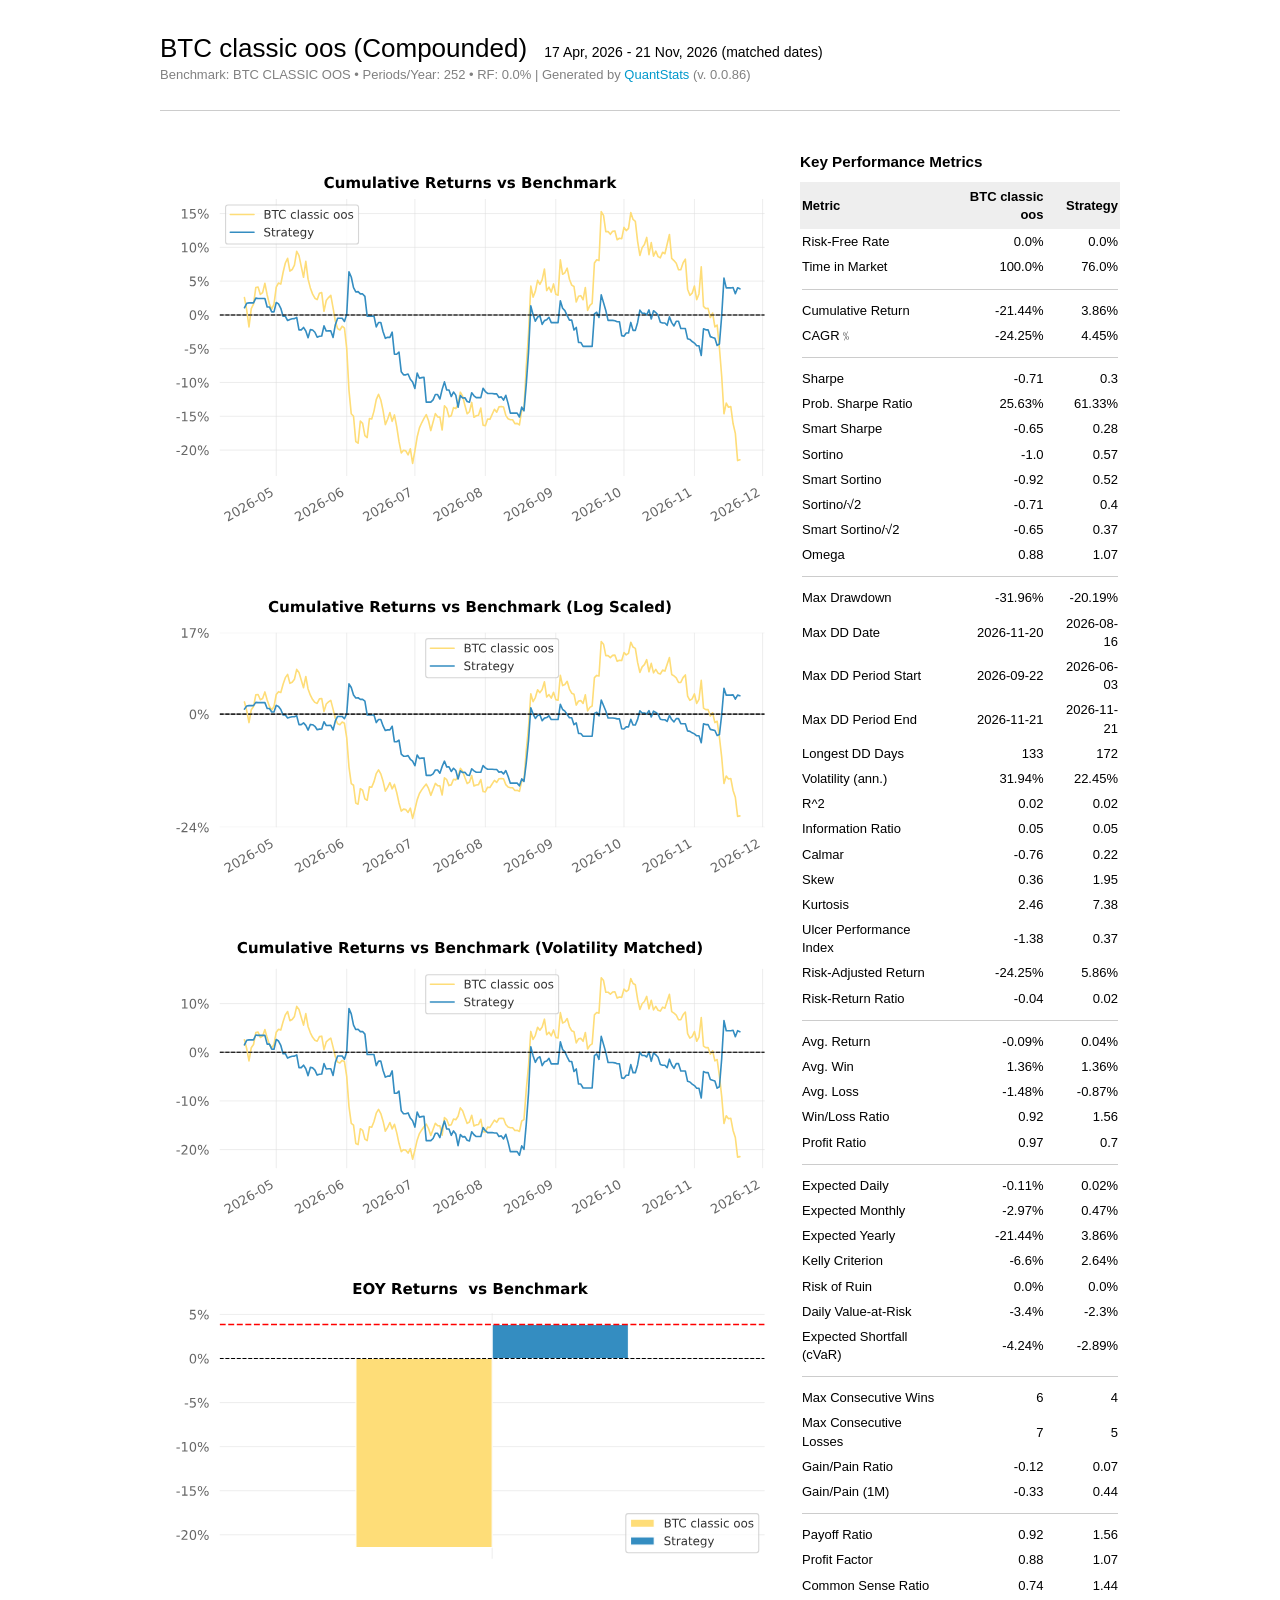
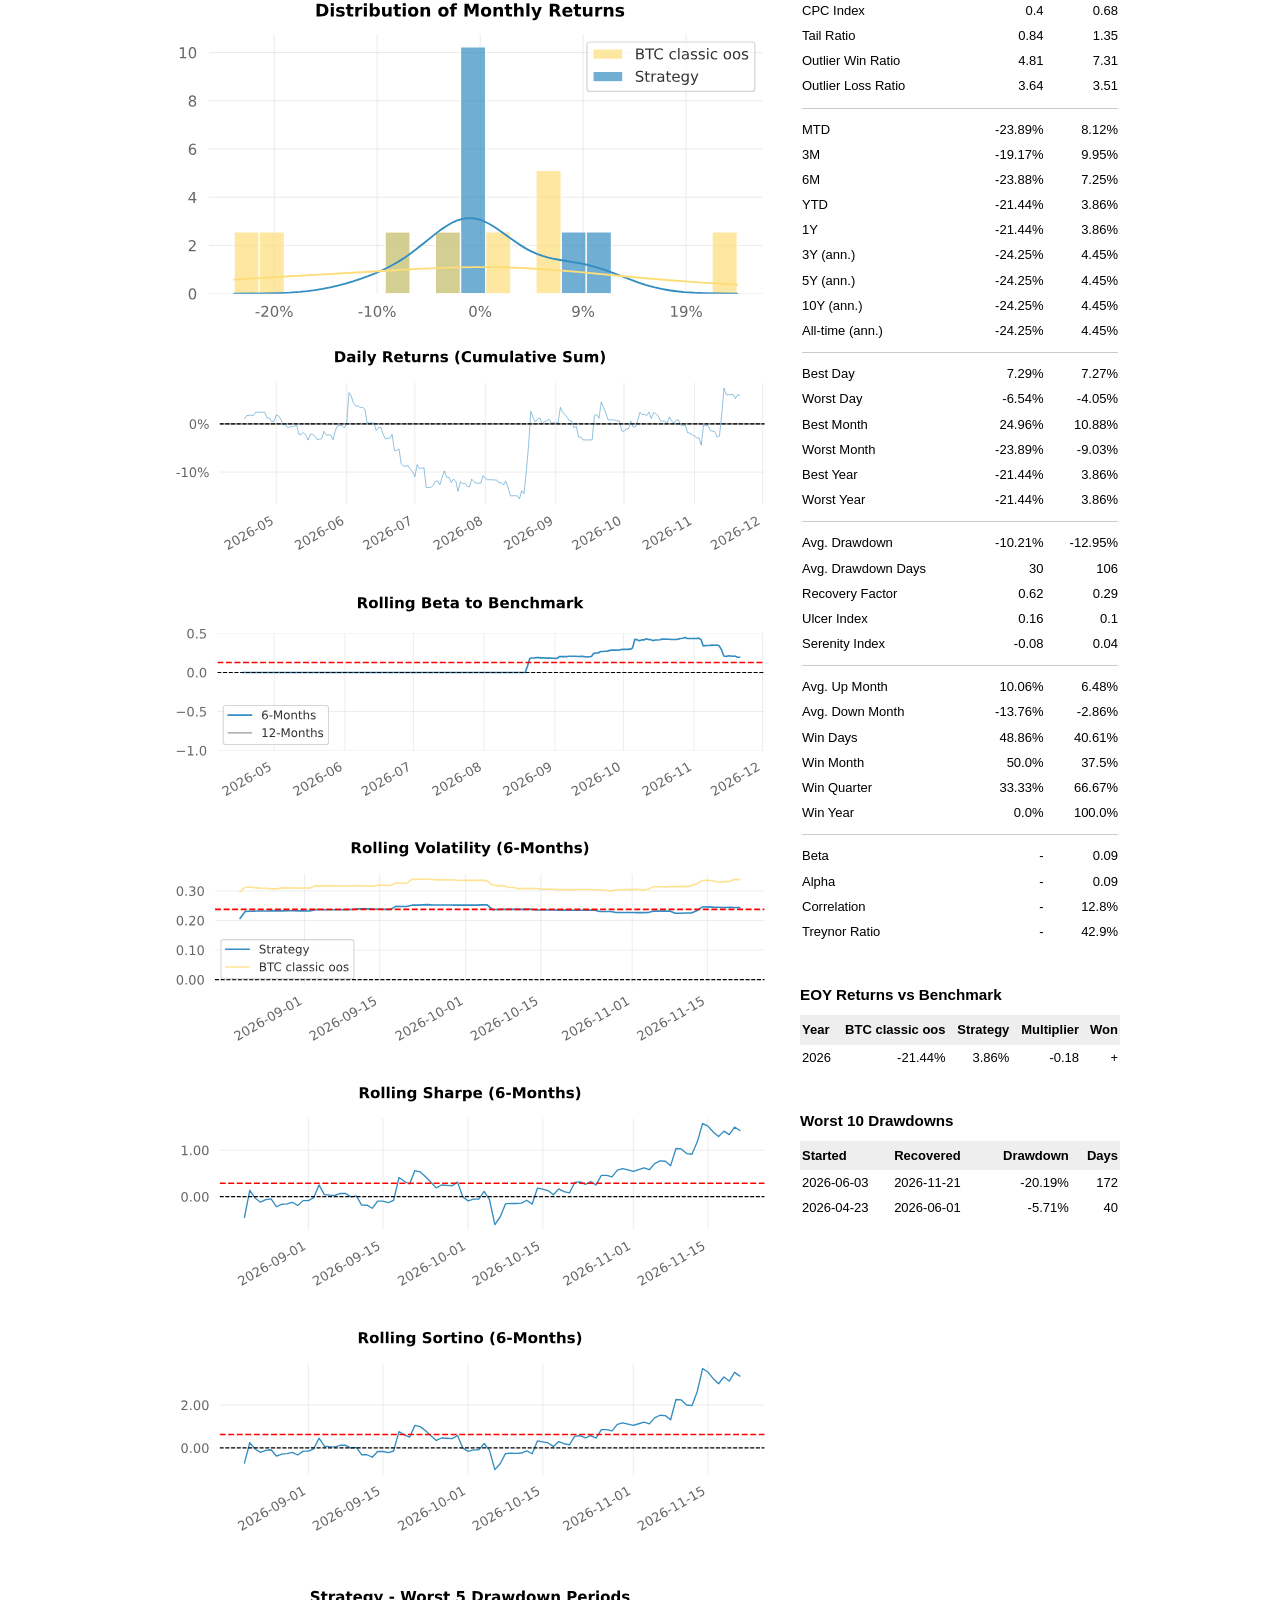
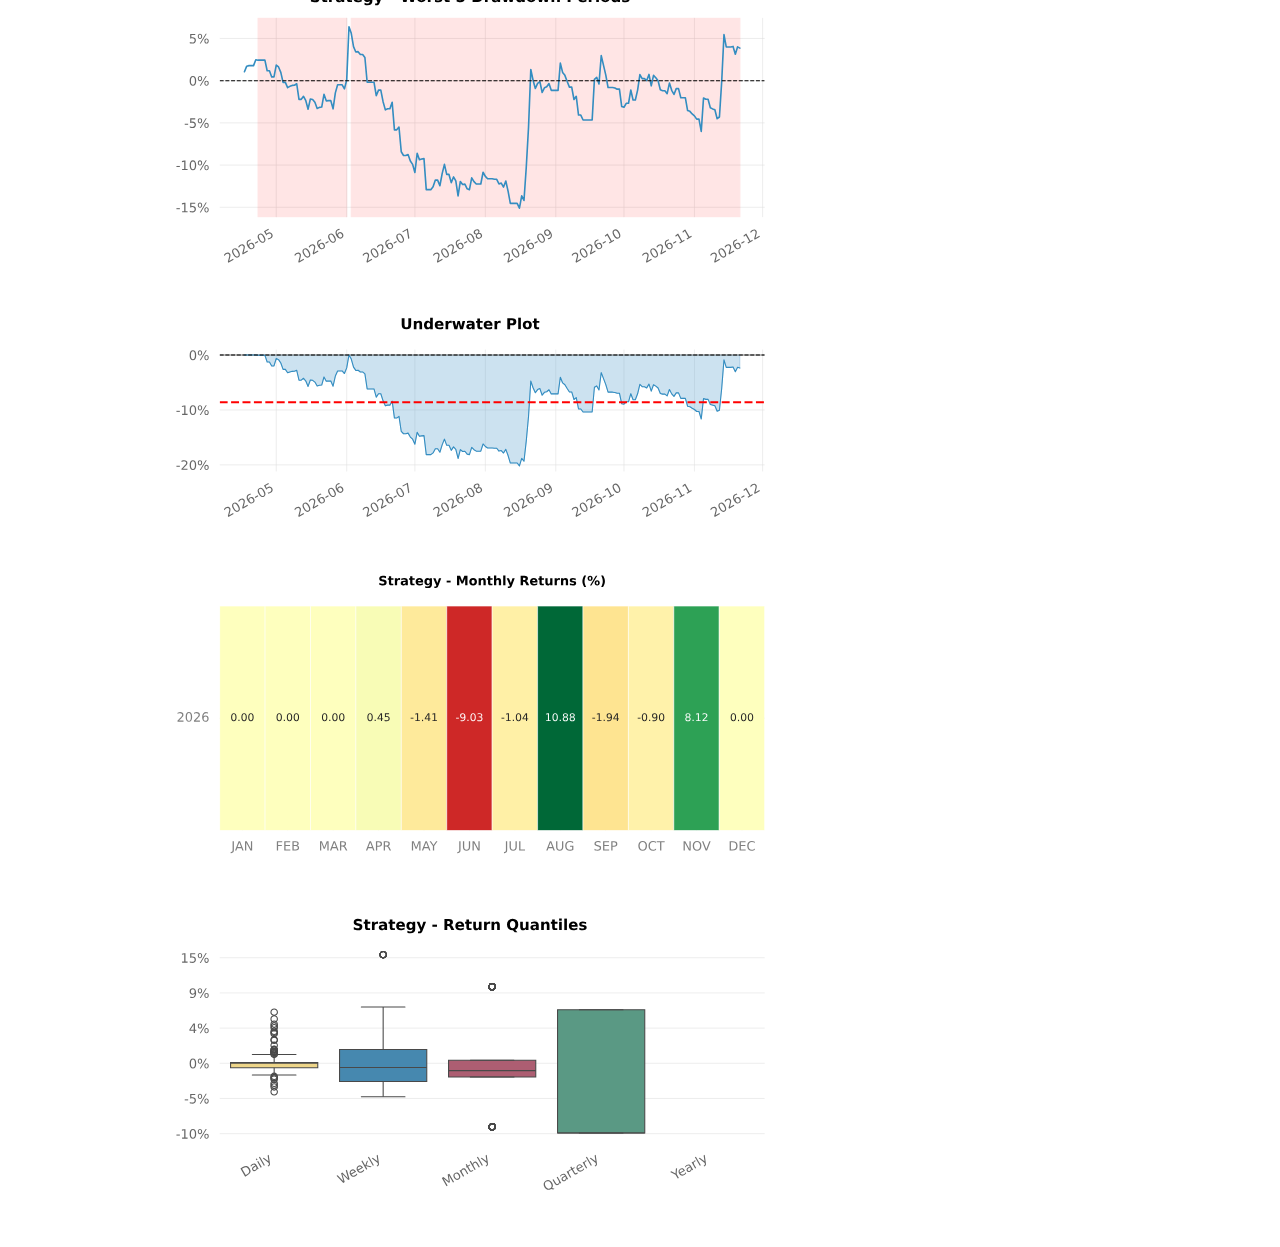
==== reports/btc_classic_oos.html @ 872ef466 "data: 更新回测结果与 QuantStats 报告" ====
<!-- generated by QuantStats for Python -->
<!DOCTYPE html>
<html lang="en">

<head>
    <meta charset="utf-8">
    <meta http-equiv="X-UA-Compatible" content="IE=edge,chrome=1">
    <meta name="viewport" content="width=device-width, initial-scale=1, shrink-to-fit=no">
    <title>Tearsheet (generated by QuantStats)</title>
    <meta name="robots" content="noindex, nofollow">
    <link rel="shortcut icon" href="https://qtpylib.io/favicon.ico" type="image/x-icon">
    <style>
    body{-webkit-font-smoothing:antialiased;-moz-osx-font-smoothing:grayscale;margin:30px;background:#fff;color:#000}body,p,table,td,th{font:13px/1.4 Arial,sans-serif}.container{max-width:960px;margin:auto}img,svg{width:100%}h1,h2,h3,h4{font-weight:400;margin:0}h1 dt{display:inline;margin-left:10px;font-size:14px}h3{margin-bottom:10px;font-weight:700}h4{color:grey}h4 a{color:#09c;text-decoration:none}h4 a:hover{color:#069;text-decoration:underline}hr{margin:25px 0 40px;height:0;border:0;border-top:1px solid #ccc}#left{width:620px;margin-right:18px;margin-top:-1.2rem;float:left}#right{width:320px;float:right}#left svg{margin:-1.5rem 0}#monthly_heatmap{overflow:hidden}#monthly_heatmap svg{margin:-1.5rem 0}table{margin:0 0 40px;border:0;border-spacing:0;width:100%}table td,table th{text-align:right;padding:4px 5px 3px 5px}table th{text-align:right;padding:6px 5px 5px 5px}table td:first-of-type,table th:first-of-type{text-align:left;padding-left:2px}table td:last-of-type,table th:last-of-type{text-align:right;padding-right:2px}td hr{margin:5px 0}table th{font-weight:400}table thead th{font-weight:700;background:#eee}#eoy table td:after{content:"%"}#eoy table td:first-of-type:after,#eoy table td:last-of-type:after,#eoy table td:nth-of-type(4):after{content:""}#eoy table th{text-align:right}#eoy table th:first-of-type{text-align:left}#eoy table td:after{content:"%"}#eoy table td:first-of-type:after,#eoy table td:last-of-type:after{content:""}#ddinfo table td:nth-of-type(3):after{content:"%"}#ddinfo table th{text-align:right}#ddinfo table td:first-of-type,#ddinfo table td:nth-of-type(2),#ddinfo table th:first-of-type,#ddinfo table th:nth-of-type(2){text-align:left}#ddinfo table td:nth-of-type(3):after{content:"%"}

    @media print{hr{margin:25px 0}body{margin:0}.container{max-width:100%;margin:0}#left{width:55%;margin:0}#left svg{margin:0 0 -10%}#left svg:first-of-type{margin-top:-30%}#right{margin:0;width:45%}}
    </style>
</head>

<body onload="save()">

    <div class="container">

        <h1>BTC classic oos (Compounded) <dt>17 Apr, 2026 - 21 Nov, 2026 (matched dates)</dt></h1>
        <h4>Benchmark: BTC CLASSIC OOS &bull; Periods/Year: 252 &bull; RF: 0.0% |  Generated by <a href="http://quantstats.io" target="quantstats">QuantStats</a> (v. 0.0.86)</h4>
        <hr>

        <div id="left">

            <div>
                <?xml version="1.0" encoding="utf-8" standalone="no"?>
<!DOCTYPE svg PUBLIC "-//W3C//DTD SVG 1.1//EN"
  "http://www.w3.org/Graphics/SVG/1.1/DTD/svg11.dtd">
<svg xmlns:xlink="http://www.w3.org/1999/xlink" width="576pt" height="360pt" viewBox="0 0 576 360" xmlns="http://www.w3.org/2000/svg" version="1.1">
 <metadata>
  <rdf:RDF xmlns:dc="http://purl.org/dc/elements/1.1/" xmlns:cc="http://creativecommons.org/ns#" xmlns:rdf="http://www.w3.org/1999/02/22-rdf-syntax-ns#">
   <cc:Work>
    <dc:type rdf:resource="http://purl.org/dc/dcmitype/StillImage"/>
    <dc:date>2026-11-21T02:26:58.211304</dc:date>
    <dc:format>image/svg+xml</dc:format>
    <dc:creator>
     <cc:Agent>
      <dc:title>Matplotlib v3.11.2, https://matplotlib.org/</dc:title>
     </cc:Agent>
    </dc:creator>
   </cc:Work>
  </rdf:RDF>
 </metadata>
 <defs>
  <style type="text/css">*{stroke-linejoin: round; stroke-linecap: butt}</style>
 </defs>
 <g id="figure_1">
  <g id="patch_1">
   <path d="M 0 360 
L 576 360 
L 576 0 
L 0 0 
z
" style="fill: #ffffff"/>
  </g>
  <g id="axes_1">
   <g id="patch_2">
    <path d="M 55.436 299.845093 
L 561.744 299.845093 
L 561.744 42.512 
L 55.436 42.512 
z
" style="fill: #ffffff"/>
   </g>
   <g id="matplotlib.axis_1">
    <g id="xtick_1">
     <g id="line2d_1">
      <path d="M 108.009266 299.845093 
L 108.009266 42.512 
" clip-path="url(#pce8a7e8cb6)" style="fill: none; stroke: #dddddd; stroke-width: 0.5; stroke-linecap: round"/>
     </g>
     <g id="text_1">
      <!-- 2026-05 -->
      <g style="fill: #666666" transform="translate(62.772026 342.585208) rotate(-30) scale(0.121 -0.121)">
       <defs>
        <path id="DejaVuSans-15" d="M 1228 531 
L 3431 531 
L 3431 0 
L 469 0 
L 469 531 
Q 828 903 1448 1529 
Q 2069 2156 2228 2338 
Q 2531 2678 2651 2914 
Q 2772 3150 2772 3378 
Q 2772 3750 2511 3984 
Q 2250 4219 1831 4219 
Q 1534 4219 1204 4116 
Q 875 4013 500 3803 
L 500 4441 
Q 881 4594 1212 4672 
Q 1544 4750 1819 4750 
Q 2544 4750 2975 4387 
Q 3406 4025 3406 3419 
Q 3406 3131 3298 2873 
Q 3191 2616 2906 2266 
Q 2828 2175 2409 1742 
Q 1991 1309 1228 531 
z
" transform="scale(0.015625)"/>
        <path id="DejaVuSans-13" d="M 2034 4250 
Q 1547 4250 1301 3770 
Q 1056 3291 1056 2328 
Q 1056 1369 1301 889 
Q 1547 409 2034 409 
Q 2525 409 2770 889 
Q 3016 1369 3016 2328 
Q 3016 3291 2770 3770 
Q 2525 4250 2034 4250 
z
M 2034 4750 
Q 2819 4750 3233 4129 
Q 3647 3509 3647 2328 
Q 3647 1150 3233 529 
Q 2819 -91 2034 -91 
Q 1250 -91 836 529 
Q 422 1150 422 2328 
Q 422 3509 836 4129 
Q 1250 4750 2034 4750 
z
" transform="scale(0.015625)"/>
        <path id="DejaVuSans-19" d="M 2113 2584 
Q 1688 2584 1439 2293 
Q 1191 2003 1191 1497 
Q 1191 994 1439 701 
Q 1688 409 2113 409 
Q 2538 409 2786 701 
Q 3034 994 3034 1497 
Q 3034 2003 2786 2293 
Q 2538 2584 2113 2584 
z
M 3366 4563 
L 3366 3988 
Q 3128 4100 2886 4159 
Q 2644 4219 2406 4219 
Q 1781 4219 1451 3797 
Q 1122 3375 1075 2522 
Q 1259 2794 1537 2939 
Q 1816 3084 2150 3084 
Q 2853 3084 3261 2657 
Q 3669 2231 3669 1497 
Q 3669 778 3244 343 
Q 2819 -91 2113 -91 
Q 1303 -91 875 529 
Q 447 1150 447 2328 
Q 447 3434 972 4092 
Q 1497 4750 2381 4750 
Q 2619 4750 2861 4703 
Q 3103 4656 3366 4563 
z
" transform="scale(0.015625)"/>
        <path id="DejaVuSans-10" d="M 313 2009 
L 1997 2009 
L 1997 1497 
L 313 1497 
L 313 2009 
z
" transform="scale(0.015625)"/>
        <path id="DejaVuSans-18" d="M 691 4666 
L 3169 4666 
L 3169 4134 
L 1269 4134 
L 1269 2991 
Q 1406 3038 1543 3061 
Q 1681 3084 1819 3084 
Q 2600 3084 3056 2656 
Q 3513 2228 3513 1497 
Q 3513 744 3044 326 
Q 2575 -91 1722 -91 
Q 1428 -91 1123 -41 
Q 819 9 494 109 
L 494 744 
Q 775 591 1075 516 
Q 1375 441 1709 441 
Q 2250 441 2565 725 
Q 2881 1009 2881 1497 
Q 2881 1984 2565 2268 
Q 2250 2553 1709 2553 
Q 1456 2553 1204 2497 
Q 953 2441 691 2322 
L 691 4666 
z
" transform="scale(0.015625)"/>
       </defs>
       <use xlink:href="#DejaVuSans-15"/>
       <use xlink:href="#DejaVuSans-13" transform="translate(63.625 0)"/>
       <use xlink:href="#DejaVuSans-15" transform="translate(127.25 0)"/>
       <use xlink:href="#DejaVuSans-19" transform="translate(190.875 0)"/>
       <use xlink:href="#DejaVuSans-10" transform="translate(254.5 0)"/>
       <use xlink:href="#DejaVuSans-13" transform="translate(290.578125 0)"/>
       <use xlink:href="#DejaVuSans-18" transform="translate(354.203125 0)"/>
      </g>
     </g>
    </g>
    <g id="xtick_2">
     <g id="line2d_2">
      <path d="M 173.461927 299.845093 
L 173.461927 42.512 
" clip-path="url(#pce8a7e8cb6)" style="fill: none; stroke: #dddddd; stroke-width: 0.5; stroke-linecap: round"/>
     </g>
     <g id="text_2">
      <!-- 2026-06 -->
      <g style="fill: #666666" transform="translate(128.224686 342.585208) rotate(-30) scale(0.121 -0.121)">
       <use xlink:href="#DejaVuSans-15"/>
       <use xlink:href="#DejaVuSans-13" transform="translate(63.625 0)"/>
       <use xlink:href="#DejaVuSans-15" transform="translate(127.25 0)"/>
       <use xlink:href="#DejaVuSans-19" transform="translate(190.875 0)"/>
       <use xlink:href="#DejaVuSans-10" transform="translate(254.5 0)"/>
       <use xlink:href="#DejaVuSans-13" transform="translate(290.578125 0)"/>
       <use xlink:href="#DejaVuSans-19" transform="translate(354.203125 0)"/>
      </g>
     </g>
    </g>
    <g id="xtick_3">
     <g id="line2d_3">
      <path d="M 236.803211 299.845093 
L 236.803211 42.512 
" clip-path="url(#pce8a7e8cb6)" style="fill: none; stroke: #dddddd; stroke-width: 0.5; stroke-linecap: round"/>
     </g>
     <g id="text_3">
      <!-- 2026-07 -->
      <g style="fill: #666666" transform="translate(191.565971 342.585208) rotate(-30) scale(0.121 -0.121)">
       <defs>
        <path id="DejaVuSans-1a" d="M 525 4666 
L 3525 4666 
L 3525 4397 
L 1831 0 
L 1172 0 
L 2766 4134 
L 525 4134 
L 525 4666 
z
" transform="scale(0.015625)"/>
       </defs>
       <use xlink:href="#DejaVuSans-15"/>
       <use xlink:href="#DejaVuSans-13" transform="translate(63.625 0)"/>
       <use xlink:href="#DejaVuSans-15" transform="translate(127.25 0)"/>
       <use xlink:href="#DejaVuSans-19" transform="translate(190.875 0)"/>
       <use xlink:href="#DejaVuSans-10" transform="translate(254.5 0)"/>
       <use xlink:href="#DejaVuSans-13" transform="translate(290.578125 0)"/>
       <use xlink:href="#DejaVuSans-1a" transform="translate(354.203125 0)"/>
      </g>
     </g>
    </g>
    <g id="xtick_4">
     <g id="line2d_4">
      <path d="M 302.255872 299.845093 
L 302.255872 42.512 
" clip-path="url(#pce8a7e8cb6)" style="fill: none; stroke: #dddddd; stroke-width: 0.5; stroke-linecap: round"/>
     </g>
     <g id="text_4">
      <!-- 2026-08 -->
      <g style="fill: #666666" transform="translate(257.018631 342.585208) rotate(-30) scale(0.121 -0.121)">
       <defs>
        <path id="DejaVuSans-1b" d="M 2034 2216 
Q 1584 2216 1326 1975 
Q 1069 1734 1069 1313 
Q 1069 891 1326 650 
Q 1584 409 2034 409 
Q 2484 409 2743 651 
Q 3003 894 3003 1313 
Q 3003 1734 2745 1975 
Q 2488 2216 2034 2216 
z
M 1403 2484 
Q 997 2584 770 2862 
Q 544 3141 544 3541 
Q 544 4100 942 4425 
Q 1341 4750 2034 4750 
Q 2731 4750 3128 4425 
Q 3525 4100 3525 3541 
Q 3525 3141 3298 2862 
Q 3072 2584 2669 2484 
Q 3125 2378 3379 2068 
Q 3634 1759 3634 1313 
Q 3634 634 3220 271 
Q 2806 -91 2034 -91 
Q 1263 -91 848 271 
Q 434 634 434 1313 
Q 434 1759 690 2068 
Q 947 2378 1403 2484 
z
M 1172 3481 
Q 1172 3119 1398 2916 
Q 1625 2713 2034 2713 
Q 2441 2713 2670 2916 
Q 2900 3119 2900 3481 
Q 2900 3844 2670 4047 
Q 2441 4250 2034 4250 
Q 1625 4250 1398 4047 
Q 1172 3844 1172 3481 
z
" transform="scale(0.015625)"/>
       </defs>
       <use xlink:href="#DejaVuSans-15"/>
       <use xlink:href="#DejaVuSans-13" transform="translate(63.625 0)"/>
       <use xlink:href="#DejaVuSans-15" transform="translate(127.25 0)"/>
       <use xlink:href="#DejaVuSans-19" transform="translate(190.875 0)"/>
       <use xlink:href="#DejaVuSans-10" transform="translate(254.5 0)"/>
       <use xlink:href="#DejaVuSans-13" transform="translate(290.578125 0)"/>
       <use xlink:href="#DejaVuSans-1b" transform="translate(354.203125 0)"/>
      </g>
     </g>
    </g>
    <g id="xtick_5">
     <g id="line2d_5">
      <path d="M 367.708532 299.845093 
L 367.708532 42.512 
" clip-path="url(#pce8a7e8cb6)" style="fill: none; stroke: #dddddd; stroke-width: 0.5; stroke-linecap: round"/>
     </g>
     <g id="text_5">
      <!-- 2026-09 -->
      <g style="fill: #666666" transform="translate(322.471292 342.585208) rotate(-30) scale(0.121 -0.121)">
       <defs>
        <path id="DejaVuSans-1c" d="M 703 97 
L 703 672 
Q 941 559 1184 500 
Q 1428 441 1663 441 
Q 2288 441 2617 861 
Q 2947 1281 2994 2138 
Q 2813 1869 2534 1725 
Q 2256 1581 1919 1581 
Q 1219 1581 811 2004 
Q 403 2428 403 3163 
Q 403 3881 828 4315 
Q 1253 4750 1959 4750 
Q 2769 4750 3195 4129 
Q 3622 3509 3622 2328 
Q 3622 1225 3098 567 
Q 2575 -91 1691 -91 
Q 1453 -91 1209 -44 
Q 966 3 703 97 
z
M 1959 2075 
Q 2384 2075 2632 2365 
Q 2881 2656 2881 3163 
Q 2881 3666 2632 3958 
Q 2384 4250 1959 4250 
Q 1534 4250 1286 3958 
Q 1038 3666 1038 3163 
Q 1038 2656 1286 2365 
Q 1534 2075 1959 2075 
z
" transform="scale(0.015625)"/>
       </defs>
       <use xlink:href="#DejaVuSans-15"/>
       <use xlink:href="#DejaVuSans-13" transform="translate(63.625 0)"/>
       <use xlink:href="#DejaVuSans-15" transform="translate(127.25 0)"/>
       <use xlink:href="#DejaVuSans-19" transform="translate(190.875 0)"/>
       <use xlink:href="#DejaVuSans-10" transform="translate(254.5 0)"/>
       <use xlink:href="#DejaVuSans-13" transform="translate(290.578125 0)"/>
       <use xlink:href="#DejaVuSans-1c" transform="translate(354.203125 0)"/>
      </g>
     </g>
    </g>
    <g id="xtick_6">
     <g id="line2d_6">
      <path d="M 431.049817 299.845093 
L 431.049817 42.512 
" clip-path="url(#pce8a7e8cb6)" style="fill: none; stroke: #dddddd; stroke-width: 0.5; stroke-linecap: round"/>
     </g>
     <g id="text_6">
      <!-- 2026-10 -->
      <g style="fill: #666666" transform="translate(385.812576 342.585208) rotate(-30) scale(0.121 -0.121)">
       <defs>
        <path id="DejaVuSans-14" d="M 794 531 
L 1825 531 
L 1825 4091 
L 703 3866 
L 703 4441 
L 1819 4666 
L 2450 4666 
L 2450 531 
L 3481 531 
L 3481 0 
L 794 0 
L 794 531 
z
" transform="scale(0.015625)"/>
       </defs>
       <use xlink:href="#DejaVuSans-15"/>
       <use xlink:href="#DejaVuSans-13" transform="translate(63.625 0)"/>
       <use xlink:href="#DejaVuSans-15" transform="translate(127.25 0)"/>
       <use xlink:href="#DejaVuSans-19" transform="translate(190.875 0)"/>
       <use xlink:href="#DejaVuSans-10" transform="translate(254.5 0)"/>
       <use xlink:href="#DejaVuSans-14" transform="translate(290.578125 0)"/>
       <use xlink:href="#DejaVuSans-13" transform="translate(354.203125 0)"/>
      </g>
     </g>
    </g>
    <g id="xtick_7">
     <g id="line2d_7">
      <path d="M 496.502477 299.845093 
L 496.502477 42.512 
" clip-path="url(#pce8a7e8cb6)" style="fill: none; stroke: #dddddd; stroke-width: 0.5; stroke-linecap: round"/>
     </g>
     <g id="text_7">
      <!-- 2026-11 -->
      <g style="fill: #666666" transform="translate(451.265237 342.585208) rotate(-30) scale(0.121 -0.121)">
       <use xlink:href="#DejaVuSans-15"/>
       <use xlink:href="#DejaVuSans-13" transform="translate(63.625 0)"/>
       <use xlink:href="#DejaVuSans-15" transform="translate(127.25 0)"/>
       <use xlink:href="#DejaVuSans-19" transform="translate(190.875 0)"/>
       <use xlink:href="#DejaVuSans-10" transform="translate(254.5 0)"/>
       <use xlink:href="#DejaVuSans-14" transform="translate(290.578125 0)"/>
       <use xlink:href="#DejaVuSans-14" transform="translate(354.203125 0)"/>
      </g>
     </g>
    </g>
    <g id="xtick_8">
     <g id="line2d_8">
      <path d="M 559.843761 299.845093 
L 559.843761 42.512 
" clip-path="url(#pce8a7e8cb6)" style="fill: none; stroke: #dddddd; stroke-width: 0.5; stroke-linecap: round"/>
     </g>
     <g id="text_8">
      <!-- 2026-12 -->
      <g style="fill: #666666" transform="translate(514.606521 342.585208) rotate(-30) scale(0.121 -0.121)">
       <use xlink:href="#DejaVuSans-15"/>
       <use xlink:href="#DejaVuSans-13" transform="translate(63.625 0)"/>
       <use xlink:href="#DejaVuSans-15" transform="translate(127.25 0)"/>
       <use xlink:href="#DejaVuSans-19" transform="translate(190.875 0)"/>
       <use xlink:href="#DejaVuSans-10" transform="translate(254.5 0)"/>
       <use xlink:href="#DejaVuSans-14" transform="translate(290.578125 0)"/>
       <use xlink:href="#DejaVuSans-15" transform="translate(354.203125 0)"/>
      </g>
     </g>
    </g>
   </g>
   <g id="matplotlib.axis_2">
    <g id="ytick_1">
     <g id="line2d_9">
      <path d="M 55.436 275.764825 
L 561.744 275.764825 
" clip-path="url(#pce8a7e8cb6)" style="fill: none; stroke: #dddddd; stroke-width: 0.5; stroke-linecap: round"/>
     </g>
     <g id="text_9">
      <!-- -20% -->
      <g style="fill: #666666" transform="translate(14.676406 280.361407) scale(0.121 -0.121)">
       <defs>
        <path id="DejaVuSans-8" d="M 4653 2053 
Q 4381 2053 4226 1822 
Q 4072 1591 4072 1178 
Q 4072 772 4226 539 
Q 4381 306 4653 306 
Q 4919 306 5073 539 
Q 5228 772 5228 1178 
Q 5228 1588 5073 1820 
Q 4919 2053 4653 2053 
z
M 4653 2450 
Q 5147 2450 5437 2106 
Q 5728 1763 5728 1178 
Q 5728 594 5436 251 
Q 5144 -91 4653 -91 
Q 4153 -91 3862 251 
Q 3572 594 3572 1178 
Q 3572 1766 3864 2108 
Q 4156 2450 4653 2450 
z
M 1428 4353 
Q 1159 4353 1004 4120 
Q 850 3888 850 3481 
Q 850 3069 1003 2837 
Q 1156 2606 1428 2606 
Q 1700 2606 1854 2837 
Q 2009 3069 2009 3481 
Q 2009 3884 1853 4118 
Q 1697 4353 1428 4353 
z
M 4250 4750 
L 4750 4750 
L 1831 -91 
L 1331 -91 
L 4250 4750 
z
M 1428 4750 
Q 1922 4750 2215 4408 
Q 2509 4066 2509 3481 
Q 2509 2891 2217 2550 
Q 1925 2209 1428 2209 
Q 931 2209 642 2551 
Q 353 2894 353 3481 
Q 353 4063 643 4406 
Q 934 4750 1428 4750 
z
" transform="scale(0.015625)"/>
       </defs>
       <use xlink:href="#DejaVuSans-10"/>
       <use xlink:href="#DejaVuSans-15" transform="translate(36.078125 0)"/>
       <use xlink:href="#DejaVuSans-13" transform="translate(99.703125 0)"/>
       <use xlink:href="#DejaVuSans-8" transform="translate(163.328125 0)"/>
      </g>
     </g>
    </g>
    <g id="ytick_2">
     <g id="line2d_10">
      <path d="M 55.436 244.372406 
L 561.744 244.372406 
" clip-path="url(#pce8a7e8cb6)" style="fill: none; stroke: #dddddd; stroke-width: 0.5; stroke-linecap: round"/>
     </g>
     <g id="text_10">
      <!-- -15% -->
      <g style="fill: #666666" transform="translate(14.676406 248.968989) scale(0.121 -0.121)">
       <use xlink:href="#DejaVuSans-10"/>
       <use xlink:href="#DejaVuSans-14" transform="translate(36.078125 0)"/>
       <use xlink:href="#DejaVuSans-18" transform="translate(99.703125 0)"/>
       <use xlink:href="#DejaVuSans-8" transform="translate(163.328125 0)"/>
      </g>
     </g>
    </g>
    <g id="ytick_3">
     <g id="line2d_11">
      <path d="M 55.436 212.979988 
L 561.744 212.979988 
" clip-path="url(#pce8a7e8cb6)" style="fill: none; stroke: #dddddd; stroke-width: 0.5; stroke-linecap: round"/>
     </g>
     <g id="text_11">
      <!-- -10% -->
      <g style="fill: #666666" transform="translate(14.676406 217.57657) scale(0.121 -0.121)">
       <use xlink:href="#DejaVuSans-10"/>
       <use xlink:href="#DejaVuSans-14" transform="translate(36.078125 0)"/>
       <use xlink:href="#DejaVuSans-13" transform="translate(99.703125 0)"/>
       <use xlink:href="#DejaVuSans-8" transform="translate(163.328125 0)"/>
      </g>
     </g>
    </g>
    <g id="ytick_4">
     <g id="line2d_12">
      <path d="M 55.436 181.587569 
L 561.744 181.587569 
" clip-path="url(#pce8a7e8cb6)" style="fill: none; stroke: #dddddd; stroke-width: 0.5; stroke-linecap: round"/>
     </g>
     <g id="text_12">
      <!-- -5% -->
      <g style="fill: #666666" transform="translate(22.375031 186.184151) scale(0.121 -0.121)">
       <use xlink:href="#DejaVuSans-10"/>
       <use xlink:href="#DejaVuSans-18" transform="translate(36.078125 0)"/>
       <use xlink:href="#DejaVuSans-8" transform="translate(99.703125 0)"/>
      </g>
     </g>
    </g>
    <g id="ytick_5">
     <g id="line2d_13">
      <path d="M 55.436 150.195151 
L 561.744 150.195151 
" clip-path="url(#pce8a7e8cb6)" style="fill: none; stroke: #dddddd; stroke-width: 0.5; stroke-linecap: round"/>
     </g>
     <g id="text_13">
      <!-- 0% -->
      <g style="fill: #666666" transform="translate(26.740484 154.791733) scale(0.121 -0.121)">
       <use xlink:href="#DejaVuSans-13"/>
       <use xlink:href="#DejaVuSans-8" transform="translate(63.625 0)"/>
      </g>
     </g>
    </g>
    <g id="ytick_6">
     <g id="line2d_14">
      <path d="M 55.436 118.802732 
L 561.744 118.802732 
" clip-path="url(#pce8a7e8cb6)" style="fill: none; stroke: #dddddd; stroke-width: 0.5; stroke-linecap: round"/>
     </g>
     <g id="text_14">
      <!-- 5% -->
      <g style="fill: #666666" transform="translate(26.740484 123.399314) scale(0.121 -0.121)">
       <use xlink:href="#DejaVuSans-18"/>
       <use xlink:href="#DejaVuSans-8" transform="translate(63.625 0)"/>
      </g>
     </g>
    </g>
    <g id="ytick_7">
     <g id="line2d_15">
      <path d="M 55.436 87.410314 
L 561.744 87.410314 
" clip-path="url(#pce8a7e8cb6)" style="fill: none; stroke: #dddddd; stroke-width: 0.5; stroke-linecap: round"/>
     </g>
     <g id="text_15">
      <!-- 10% -->
      <g style="fill: #666666" transform="translate(19.041859 92.006896) scale(0.121 -0.121)">
       <use xlink:href="#DejaVuSans-14"/>
       <use xlink:href="#DejaVuSans-13" transform="translate(63.625 0)"/>
       <use xlink:href="#DejaVuSans-8" transform="translate(127.25 0)"/>
      </g>
     </g>
    </g>
    <g id="ytick_8">
     <g id="line2d_16">
      <path d="M 55.436 56.017895 
L 561.744 56.017895 
" clip-path="url(#pce8a7e8cb6)" style="fill: none; stroke: #dddddd; stroke-width: 0.5; stroke-linecap: round"/>
     </g>
     <g id="text_16">
      <!-- 15% -->
      <g style="fill: #666666" transform="translate(19.041859 60.614477) scale(0.121 -0.121)">
       <use xlink:href="#DejaVuSans-14"/>
       <use xlink:href="#DejaVuSans-18" transform="translate(63.625 0)"/>
       <use xlink:href="#DejaVuSans-8" transform="translate(127.25 0)"/>
      </g>
     </g>
    </g>
   </g>
   <g id="line2d_17">
    <path d="M 55.436 150.195151 
L 561.744 150.195151 
" clip-path="url(#pce8a7e8cb6)" style="fill: none; stroke: #808080; stroke-linecap: round"/>
   </g>
   <g id="line2d_18">
    <path d="M 78.45 134.091566 
L 80.561376 145.656822 
L 82.672752 161.387577 
L 84.784128 144.371144 
L 86.895505 140.202301 
L 89.006881 124.780009 
L 91.118257 124.255874 
L 93.229633 131.13484 
L 95.341009 129.453761 
L 97.452385 120.813465 
L 99.563761 131.629717 
L 101.675138 140.203973 
L 103.786514 144.77574 
L 105.89789 140.112856 
L 108.009266 124.375414 
L 110.120642 120.525065 
L 112.232018 121.569993 
L 114.343394 110.782998 
L 116.454771 101.973007 
L 118.566147 97.622765 
L 120.677523 109.463882 
L 122.788899 108.016031 
L 124.900275 104.010197 
L 127.011651 91.043066 
L 129.123028 95.107416 
L 133.34578 115.240241 
L 135.457156 100.429022 
L 137.568532 116.960609 
L 139.679908 125.115222 
L 141.791284 130.899104 
L 143.902661 134.684249 
L 146.014037 136.040147 
L 148.125413 130.085733 
L 150.236789 129.494722 
L 152.348165 146.834664 
L 154.459541 136.799182 
L 156.570917 134.118316 
L 158.682294 132.00004 
L 160.79367 143.578671 
L 162.905046 155.984884 
L 165.016422 162.907319 
L 167.127798 164.199685 
L 169.239174 160.700433 
L 171.35055 162.37984 
L 173.461927 181.267111 
L 175.573303 220.281355 
L 177.684679 242.060149 
L 179.796055 244.313013 
L 181.907431 267.908309 
L 184.018807 269.379566 
L 186.130183 248.825427 
L 188.24156 250.88268 
L 190.352936 262.28242 
L 192.464312 264.145734 
L 194.575688 246.410391 
L 196.687064 246.870159 
L 198.79844 239.553996 
L 200.909817 228.848924 
L 203.021193 223.874233 
L 205.132569 229.258535 
L 207.243945 239.100079 
L 209.355321 252.062194 
L 211.466697 247.132645 
L 213.578073 240.853049 
L 215.68945 249.068686 
L 217.800826 243.090866 
L 219.912202 253.896251 
L 222.023578 267.700995 
L 224.134954 278.424458 
L 226.24633 275.875671 
L 228.357706 276.506807 
L 230.469083 280.249319 
L 232.580459 274.544015 
L 234.691835 288.148134 
L 236.803211 276.451635 
L 238.914587 263.629122 
L 241.025963 255.137624 
L 243.137339 250.402849 
L 245.248716 246.271625 
L 247.360092 242.827544 
L 249.471468 248.568793 
L 251.582844 257.638763 
L 255.805596 241.888781 
L 257.916972 244.878945 
L 260.028349 245.129728 
L 262.139725 257.142213 
L 264.251101 234.597696 
L 266.362477 236.98013 
L 268.473853 244.746867 
L 270.585229 243.808104 
L 272.696606 236.333111 
L 274.807982 237.189116 
L 276.919358 232.807945 
L 279.030734 221.976645 
L 281.14211 225.64643 
L 283.253486 234.129569 
L 285.364862 242.040087 
L 287.476239 240.162561 
L 289.587615 231.510563 
L 291.698991 245.319487 
L 293.810367 243.874979 
L 295.921743 243.416047 
L 298.033119 236.707613 
L 300.144495 252.587166 
L 302.255872 253.164802 
L 304.367248 246.838393 
L 306.478624 247.191161 
L 310.701376 237.801025 
L 312.812752 240.552946 
L 314.924128 235.634264 
L 317.035505 235.279825 
L 319.146881 235.767179 
L 321.258257 243.477907 
L 323.369633 246.667861 
L 325.481009 247.542256 
L 327.592385 247.581546 
L 329.703761 251.23712 
L 331.815138 250.919462 
L 333.926514 252.41329 
L 336.03789 238.861 
L 338.149266 237.1841 
L 340.260642 198.670585 
L 342.372018 167.834361 
L 344.483394 123.354728 
L 346.594771 133.643501 
L 348.706147 128.301833 
L 350.817523 118.033958 
L 352.928899 121.778142 
L 355.040275 117.706269 
L 357.151651 107.518645 
L 359.263028 127.572055 
L 361.374404 124.382101 
L 363.48578 129.016563 
L 365.597156 121.412 
L 367.708532 131.030347 
L 369.819908 131.828671 
L 371.931284 99.018788 
L 374.042661 112.464077 
L 376.154037 111.026257 
L 378.265413 106.781344 
L 380.376789 117.026648 
L 382.488165 122.492036 
L 384.599541 123.793598 
L 386.710917 138.213596 
L 388.822294 132.824278 
L 390.93367 132.303486 
L 393.045046 136.094483 
L 395.156422 124.684712 
L 397.267798 145.977824 
L 399.379174 141.322464 
L 401.49055 139.466673 
L 403.601927 101.962139 
L 405.713303 98.99789 
L 407.824679 99.724323 
L 409.936055 54.208959 
L 412.047431 57.73329 
L 414.158807 72.791947 
L 416.270183 72.764361 
L 418.38156 75.351601 
L 420.492936 72.557883 
L 422.604312 72.166663 
L 424.715688 80.358057 
L 426.827064 78.970394 
L 428.93844 79.364122 
L 431.049817 68.849645 
L 433.161193 71.839809 
L 435.272569 69.834385 
L 437.383945 55.080846 
L 439.495321 61.515927 
L 441.606697 63.212053 
L 443.718073 81.83851 
L 445.82945 94.954439 
L 447.940826 87.665861 
L 450.052202 84.709971 
L 452.163578 78.226405 
L 454.274954 94.176177 
L 456.38633 83.069853 
L 458.497706 95.568856 
L 460.609083 90.9578 
L 462.720459 96.03364 
L 464.831835 97.141263 
L 466.943211 91.990189 
L 469.054587 93.32686 
L 473.277339 75.435195 
L 475.388716 97.746485 
L 477.500092 99.67751 
L 479.611468 102.1845 
L 481.722844 108.294399 
L 483.83422 108.245915 
L 485.945596 101.922014 
L 488.056972 98.340003 
L 490.168349 126.285541 
L 492.279725 131.970782 
L 494.391101 130.013006 
L 496.502477 123.428291 
L 498.613853 136.077764 
L 500.725229 130.695134 
L 502.836606 105.393681 
L 504.947982 142.313891 
L 507.059358 144.263307 
L 509.170734 144.149619 
L 511.28211 152.607679 
L 513.393486 148.412087 
L 515.504862 161.374202 
L 517.616239 159.614544 
L 519.727615 180.943602 
L 521.838991 207.206388 
L 523.950367 241.997454 
L 526.061743 232.081511 
L 528.173119 235.966133 
L 530.284495 235.388497 
L 532.395872 251.106713 
L 534.507248 260.185042 
L 536.618624 285.510737 
L 538.73 284.819413 
L 538.73 284.819413 
" clip-path="url(#pce8a7e8cb6)" style="fill: none; stroke: #fedd78; stroke-width: 1.5; stroke-linecap: round"/>
   </g>
   <g id="line2d_19">
    <path d="M 78.45 143.564773 
L 80.561376 139.405286 
L 82.672752 138.979528 
L 86.895505 138.979528 
L 89.006881 134.63224 
L 91.118257 134.953122 
L 97.452385 134.953122 
L 99.563761 142.79897 
L 101.675138 142.79897 
L 103.786514 147.391948 
L 105.89789 147.391948 
L 108.009266 138.647104 
L 110.120642 139.987954 
L 112.232018 144.004193 
L 114.343394 151.449685 
L 116.454771 151.449685 
L 118.566147 155.375801 
L 120.677523 154.411103 
L 122.788899 153.717058 
L 124.900275 153.629473 
L 127.011651 152.483399 
L 129.123028 164.071246 
L 131.234404 164.071246 
L 133.34578 161.819986 
L 135.457156 165.117038 
L 137.568532 171.388973 
L 139.679908 163.834503 
L 141.791284 164.210548 
L 143.902661 166.310784 
L 146.014037 170.881597 
L 148.125413 170.061026 
L 150.236789 169.819369 
L 152.348165 160.347372 
L 154.459541 165.192105 
L 156.570917 165.056944 
L 158.682294 165.056944 
L 160.79367 171.130928 
L 162.905046 159.264061 
L 165.016422 153.268768 
L 169.239174 153.268768 
L 171.35055 156.299029 
L 173.461927 149.689756 
L 175.573303 110.147957 
L 177.684679 114.985983 
L 179.796055 124.891455 
L 181.907431 128.845155 
L 184.018807 128.595437 
L 186.130183 130.696606 
L 188.24156 130.696606 
L 190.352936 132.96181 
L 192.464312 151.3382 
L 198.79844 151.3382 
L 200.909817 161.362596 
L 203.021193 157.244532 
L 205.132569 157.244532 
L 207.243945 165.836604 
L 209.355321 171.920706 
L 211.466697 171.043087 
L 213.578073 171.043087 
L 215.68945 166.225156 
L 217.800826 186.773662 
L 219.912202 186.773662 
L 222.023578 184.658976 
L 224.134954 203.090592 
L 226.24633 205.855493 
L 228.357706 205.855493 
L 230.469083 205.080264 
L 232.580459 209.919434 
L 234.691835 212.436801 
L 236.803211 218.510451 
L 238.914587 204.206751 
L 241.025963 209.007026 
L 243.137339 208.463391 
L 245.248716 208.152209 
L 247.360092 231.240158 
L 251.582844 231.240158 
L 253.69422 229.163193 
L 255.805596 224.153562 
L 257.916972 224.153562 
L 260.028349 228.328552 
L 262.139725 219.354332 
L 264.251101 212.415177 
L 266.362477 219.920896 
L 268.473853 219.920896 
L 270.585229 226.024184 
L 272.696606 221.805683 
L 274.807982 224.722797 
L 276.919358 235.949804 
L 279.030734 225.180919 
L 281.14211 227.403703 
L 283.253486 227.125406 
L 285.364862 230.643042 
L 287.476239 231.276197 
L 289.587615 222.481258 
L 291.698991 225.309015 
L 293.810367 227.040796 
L 298.033119 227.040796 
L 300.144495 218.303383 
L 302.255872 221.380998 
L 304.367248 223.182798 
L 308.59 223.182798 
L 310.701376 223.527874 
L 312.812752 223.5307 
L 314.924128 226.956233 
L 317.035505 226.344685 
L 319.146881 229.316236 
L 321.258257 224.838962 
L 323.369633 232.356975 
L 325.481009 241.482143 
L 331.815138 241.482143 
L 333.926514 245.026724 
L 336.03789 235.860801 
L 338.149266 239.284774 
L 340.260642 214.780375 
L 342.372018 184.954779 
L 344.483394 141.845213 
L 346.594771 149.888096 
L 348.706147 155.995836 
L 350.817523 152.172423 
L 352.928899 150.926818 
L 355.040275 158.978102 
L 357.151651 155.489776 
L 359.263028 154.751024 
L 361.374404 152.361587 
L 363.48578 157.384587 
L 369.819908 157.384587 
L 371.931284 137.112917 
L 374.042661 144.054766 
L 376.154037 146.236225 
L 378.265413 150.770279 
L 380.376789 154.988178 
L 382.488165 154.988178 
L 384.599541 164.208237 
L 386.710917 161.818458 
L 388.822294 175.76025 
L 390.93367 175.76025 
L 393.045046 179.432647 
L 401.49055 179.432647 
L 403.601927 149.223478 
L 405.713303 147.69606 
L 407.824679 152.622052 
L 409.936055 131.566007 
L 414.158807 146.065528 
L 416.270183 155.276298 
L 420.492936 155.276298 
L 422.604312 155.655694 
L 424.715688 156.504824 
L 426.827064 156.504824 
L 428.93844 169.450549 
L 431.049817 169.940904 
L 433.161193 167.006958 
L 435.272569 167.006958 
L 437.383945 157.163652 
L 439.495321 164.567619 
L 441.606697 164.567619 
L 443.718073 157.213027 
L 445.82945 145.725343 
L 447.940826 148.665155 
L 450.052202 148.665155 
L 452.163578 150.092081 
L 454.274954 145.537657 
L 456.38633 154.032346 
L 458.497706 146.282142 
L 460.609083 147.986777 
L 462.720459 150.250386 
L 464.831835 156.936432 
L 466.943211 157.647663 
L 469.054587 157.647663 
L 471.165963 159.835029 
L 473.277339 151.999312 
L 475.388716 157.362954 
L 477.500092 160.428334 
L 479.611468 156.115339 
L 481.722844 156.115339 
L 483.83422 162.872268 
L 488.056972 162.872268 
L 490.168349 172.401483 
L 492.279725 173.005017 
L 494.391101 174.923346 
L 496.502477 176.349002 
L 498.613853 178.824938 
L 500.725229 178.824938 
L 502.836606 187.908095 
L 504.947982 163.074715 
L 507.059358 164.059721 
L 509.170734 164.059721 
L 511.28211 170.361898 
L 513.393486 171.182614 
L 515.504862 171.860223 
L 517.616239 178.499466 
L 519.727615 177.204852 
L 521.838991 150.86733 
L 523.950367 115.985184 
L 526.061743 125.123753 
L 530.284495 125.123753 
L 532.395872 124.730137 
L 534.507248 130.466877 
L 536.618624 125.050144 
L 538.73 125.96035 
L 538.73 125.96035 
" clip-path="url(#pce8a7e8cb6)" style="fill: none; stroke: #348dc1; stroke-width: 1.5; stroke-linecap: round"/>
   </g>
   <g id="line2d_20">
    <path d="M 55.436 150.195151 
L 561.744 150.195151 
" clip-path="url(#pce8a7e8cb6)" style="fill: none; stroke-dasharray: 3.7,1.6; stroke-dashoffset: 0; stroke: #000000"/>
   </g>
   <g id="legend_1">
    <g id="patch_3">
     <path d="M 63.136 84.313719 
L 182.231625 84.313719 
Q 184.431625 84.313719 184.431625 82.113719 
L 184.431625 50.212 
Q 184.431625 48.012 182.231625 48.012 
L 63.136 48.012 
Q 60.936 48.012 60.936 50.212 
L 60.936 82.113719 
Q 60.936 84.313719 63.136 84.313719 
z
" style="fill: #ffffff; opacity: 0.8; stroke: #cccccc; stroke-linejoin: miter"/>
    </g>
    <g id="line2d_21">
     <path d="M 65.336 56.920281 
L 76.336 56.920281 
L 87.336 56.920281 
" style="fill: none; stroke: #fedd78; stroke-width: 1.5; stroke-linecap: round"/>
    </g>
    <g id="text_17">
     <!-- BTC classic oos -->
     <g style="fill: #333333" transform="translate(96.136 60.770281) scale(0.11 -0.11)">
      <defs>
       <path id="DejaVuSans-25" d="M 1259 2228 
L 1259 519 
L 2272 519 
Q 2781 519 3026 730 
Q 3272 941 3272 1375 
Q 3272 1813 3026 2020 
Q 2781 2228 2272 2228 
L 1259 2228 
z
M 1259 4147 
L 1259 2741 
L 2194 2741 
Q 2656 2741 2882 2914 
Q 3109 3088 3109 3444 
Q 3109 3797 2882 3972 
Q 2656 4147 2194 4147 
L 1259 4147 
z
M 628 4666 
L 2241 4666 
Q 2963 4666 3353 4366 
Q 3744 4066 3744 3513 
Q 3744 3084 3544 2831 
Q 3344 2578 2956 2516 
Q 3422 2416 3680 2098 
Q 3938 1781 3938 1306 
Q 3938 681 3513 340 
Q 3088 0 2303 0 
L 628 0 
L 628 4666 
z
" transform="scale(0.015625)"/>
       <path id="DejaVuSans-37" d="M -19 4666 
L 3928 4666 
L 3928 4134 
L 2272 4134 
L 2272 0 
L 1638 0 
L 1638 4134 
L -19 4134 
L -19 4666 
z
" transform="scale(0.015625)"/>
       <path id="DejaVuSans-26" d="M 4122 4306 
L 4122 3641 
Q 3803 3938 3442 4084 
Q 3081 4231 2675 4231 
Q 1875 4231 1450 3742 
Q 1025 3253 1025 2328 
Q 1025 1406 1450 917 
Q 1875 428 2675 428 
Q 3081 428 3442 575 
Q 3803 722 4122 1019 
L 4122 359 
Q 3791 134 3420 21 
Q 3050 -91 2638 -91 
Q 1578 -91 968 557 
Q 359 1206 359 2328 
Q 359 3453 968 4101 
Q 1578 4750 2638 4750 
Q 3056 4750 3426 4639 
Q 3797 4528 4122 4306 
z
" transform="scale(0.015625)"/>
       <path id="DejaVuSans-3" transform="scale(0.015625)"/>
       <path id="DejaVuSans-46" d="M 3122 3366 
L 3122 2828 
Q 2878 2963 2633 3030 
Q 2388 3097 2138 3097 
Q 1578 3097 1268 2742 
Q 959 2388 959 1747 
Q 959 1106 1268 751 
Q 1578 397 2138 397 
Q 2388 397 2633 464 
Q 2878 531 3122 666 
L 3122 134 
Q 2881 22 2623 -34 
Q 2366 -91 2075 -91 
Q 1284 -91 818 406 
Q 353 903 353 1747 
Q 353 2603 823 3093 
Q 1294 3584 2113 3584 
Q 2378 3584 2631 3529 
Q 2884 3475 3122 3366 
z
" transform="scale(0.015625)"/>
       <path id="DejaVuSans-4f" d="M 603 4863 
L 1178 4863 
L 1178 0 
L 603 0 
L 603 4863 
z
" transform="scale(0.015625)"/>
       <path id="DejaVuSans-44" d="M 2194 1759 
Q 1497 1759 1228 1600 
Q 959 1441 959 1056 
Q 959 750 1161 570 
Q 1363 391 1709 391 
Q 2188 391 2477 730 
Q 2766 1069 2766 1631 
L 2766 1759 
L 2194 1759 
z
M 3341 1997 
L 3341 0 
L 2766 0 
L 2766 531 
Q 2569 213 2275 61 
Q 1981 -91 1556 -91 
Q 1019 -91 701 211 
Q 384 513 384 1019 
Q 384 1609 779 1909 
Q 1175 2209 1959 2209 
L 2766 2209 
L 2766 2266 
Q 2766 2663 2505 2880 
Q 2244 3097 1772 3097 
Q 1472 3097 1187 3025 
Q 903 2953 641 2809 
L 641 3341 
Q 956 3463 1253 3523 
Q 1550 3584 1831 3584 
Q 2591 3584 2966 3190 
Q 3341 2797 3341 1997 
z
" transform="scale(0.015625)"/>
       <path id="DejaVuSans-56" d="M 2834 3397 
L 2834 2853 
Q 2591 2978 2328 3040 
Q 2066 3103 1784 3103 
Q 1356 3103 1142 2972 
Q 928 2841 928 2578 
Q 928 2378 1081 2264 
Q 1234 2150 1697 2047 
L 1894 2003 
Q 2506 1872 2764 1633 
Q 3022 1394 3022 966 
Q 3022 478 2636 193 
Q 2250 -91 1575 -91 
Q 1294 -91 989 -36 
Q 684 19 347 128 
L 347 722 
Q 666 556 975 473 
Q 1284 391 1588 391 
Q 1994 391 2212 530 
Q 2431 669 2431 922 
Q 2431 1156 2273 1281 
Q 2116 1406 1581 1522 
L 1381 1569 
Q 847 1681 609 1914 
Q 372 2147 372 2553 
Q 372 3047 722 3315 
Q 1072 3584 1716 3584 
Q 2034 3584 2315 3537 
Q 2597 3491 2834 3397 
z
" transform="scale(0.015625)"/>
       <path id="DejaVuSans-4c" d="M 603 3500 
L 1178 3500 
L 1178 0 
L 603 0 
L 603 3500 
z
M 603 4863 
L 1178 4863 
L 1178 4134 
L 603 4134 
L 603 4863 
z
" transform="scale(0.015625)"/>
       <path id="DejaVuSans-52" d="M 1959 3097 
Q 1497 3097 1228 2736 
Q 959 2375 959 1747 
Q 959 1119 1226 758 
Q 1494 397 1959 397 
Q 2419 397 2687 759 
Q 2956 1122 2956 1747 
Q 2956 2369 2687 2733 
Q 2419 3097 1959 3097 
z
M 1959 3584 
Q 2709 3584 3137 3096 
Q 3566 2609 3566 1747 
Q 3566 888 3137 398 
Q 2709 -91 1959 -91 
Q 1206 -91 779 398 
Q 353 888 353 1747 
Q 353 2609 779 3096 
Q 1206 3584 1959 3584 
z
" transform="scale(0.015625)"/>
      </defs>
      <use xlink:href="#DejaVuSans-25"/>
      <use xlink:href="#DejaVuSans-37" transform="translate(68.609375 0)"/>
      <use xlink:href="#DejaVuSans-26" transform="translate(123.828125 0)"/>
      <use xlink:href="#DejaVuSans-3" transform="translate(193.65625 0)"/>
      <use xlink:href="#DejaVuSans-46" transform="translate(225.4375 0)"/>
      <use xlink:href="#DejaVuSans-4f" transform="translate(280.421875 0)"/>
      <use xlink:href="#DejaVuSans-44" transform="translate(308.203125 0)"/>
      <use xlink:href="#DejaVuSans-56" transform="translate(369.484375 0)"/>
      <use xlink:href="#DejaVuSans-56" transform="translate(421.578125 0)"/>
      <use xlink:href="#DejaVuSans-4c" transform="translate(473.671875 0)"/>
      <use xlink:href="#DejaVuSans-46" transform="translate(501.453125 0)"/>
      <use xlink:href="#DejaVuSans-3" transform="translate(556.4375 0)"/>
      <use xlink:href="#DejaVuSans-52" transform="translate(588.21875 0)"/>
      <use xlink:href="#DejaVuSans-52" transform="translate(649.40625 0)"/>
      <use xlink:href="#DejaVuSans-56" transform="translate(710.59375 0)"/>
     </g>
    </g>
    <g id="line2d_22">
     <path d="M 65.336 73.421141 
L 76.336 73.421141 
L 87.336 73.421141 
" style="fill: none; stroke: #348dc1; stroke-width: 1.5; stroke-linecap: round"/>
    </g>
    <g id="text_18">
     <!-- Strategy -->
     <g style="fill: #333333" transform="translate(96.136 77.271141) scale(0.11 -0.11)">
      <defs>
       <path id="DejaVuSans-36" d="M 3425 4513 
L 3425 3897 
Q 3066 4069 2747 4153 
Q 2428 4238 2131 4238 
Q 1616 4238 1336 4038 
Q 1056 3838 1056 3469 
Q 1056 3159 1242 3001 
Q 1428 2844 1947 2747 
L 2328 2669 
Q 3034 2534 3370 2195 
Q 3706 1856 3706 1288 
Q 3706 609 3251 259 
Q 2797 -91 1919 -91 
Q 1588 -91 1214 -16 
Q 841 59 441 206 
L 441 856 
Q 825 641 1194 531 
Q 1563 422 1919 422 
Q 2459 422 2753 634 
Q 3047 847 3047 1241 
Q 3047 1584 2836 1778 
Q 2625 1972 2144 2069 
L 1759 2144 
Q 1053 2284 737 2584 
Q 422 2884 422 3419 
Q 422 4038 858 4394 
Q 1294 4750 2059 4750 
Q 2388 4750 2728 4690 
Q 3069 4631 3425 4513 
z
" transform="scale(0.015625)"/>
       <path id="DejaVuSans-57" d="M 1172 4494 
L 1172 3500 
L 2356 3500 
L 2356 3053 
L 1172 3053 
L 1172 1153 
Q 1172 725 1289 603 
Q 1406 481 1766 481 
L 2356 481 
L 2356 0 
L 1766 0 
Q 1100 0 847 248 
Q 594 497 594 1153 
L 594 3053 
L 172 3053 
L 172 3500 
L 594 3500 
L 594 4494 
L 1172 4494 
z
" transform="scale(0.015625)"/>
       <path id="DejaVuSans-55" d="M 2631 2963 
Q 2534 3019 2420 3045 
Q 2306 3072 2169 3072 
Q 1681 3072 1420 2755 
Q 1159 2438 1159 1844 
L 1159 0 
L 581 0 
L 581 3500 
L 1159 3500 
L 1159 2956 
Q 1341 3275 1631 3429 
Q 1922 3584 2338 3584 
Q 2397 3584 2469 3576 
Q 2541 3569 2628 3553 
L 2631 2963 
z
" transform="scale(0.015625)"/>
       <path id="DejaVuSans-48" d="M 3597 1894 
L 3597 1613 
L 953 1613 
Q 991 1019 1311 708 
Q 1631 397 2203 397 
Q 2534 397 2845 478 
Q 3156 559 3463 722 
L 3463 178 
Q 3153 47 2828 -22 
Q 2503 -91 2169 -91 
Q 1331 -91 842 396 
Q 353 884 353 1716 
Q 353 2575 817 3079 
Q 1281 3584 2069 3584 
Q 2775 3584 3186 3129 
Q 3597 2675 3597 1894 
z
M 3022 2063 
Q 3016 2534 2758 2815 
Q 2500 3097 2075 3097 
Q 1594 3097 1305 2825 
Q 1016 2553 972 2059 
L 3022 2063 
z
" transform="scale(0.015625)"/>
       <path id="DejaVuSans-4a" d="M 2906 1791 
Q 2906 2416 2648 2759 
Q 2391 3103 1925 3103 
Q 1463 3103 1205 2759 
Q 947 2416 947 1791 
Q 947 1169 1205 825 
Q 1463 481 1925 481 
Q 2391 481 2648 825 
Q 2906 1169 2906 1791 
z
M 3481 434 
Q 3481 -459 3084 -895 
Q 2688 -1331 1869 -1331 
Q 1566 -1331 1297 -1286 
Q 1028 -1241 775 -1147 
L 775 -588 
Q 1028 -725 1275 -790 
Q 1522 -856 1778 -856 
Q 2344 -856 2625 -561 
Q 2906 -266 2906 331 
L 2906 616 
Q 2728 306 2450 153 
Q 2172 0 1784 0 
Q 1141 0 747 490 
Q 353 981 353 1791 
Q 353 2603 747 3093 
Q 1141 3584 1784 3584 
Q 2172 3584 2450 3431 
Q 2728 3278 2906 2969 
L 2906 3500 
L 3481 3500 
L 3481 434 
z
" transform="scale(0.015625)"/>
       <path id="DejaVuSans-5c" d="M 2059 -325 
Q 1816 -950 1584 -1140 
Q 1353 -1331 966 -1331 
L 506 -1331 
L 506 -850 
L 844 -850 
Q 1081 -850 1212 -737 
Q 1344 -625 1503 -206 
L 1606 56 
L 191 3500 
L 800 3500 
L 1894 763 
L 2988 3500 
L 3597 3500 
L 2059 -325 
z
" transform="scale(0.015625)"/>
      </defs>
      <use xlink:href="#DejaVuSans-36"/>
      <use xlink:href="#DejaVuSans-57" transform="translate(63.484375 0)"/>
      <use xlink:href="#DejaVuSans-55" transform="translate(102.6875 0)"/>
      <use xlink:href="#DejaVuSans-44" transform="translate(143.796875 0)"/>
      <use xlink:href="#DejaVuSans-57" transform="translate(205.078125 0)"/>
      <use xlink:href="#DejaVuSans-48" transform="translate(244.28125 0)"/>
      <use xlink:href="#DejaVuSans-4a" transform="translate(305.8125 0)"/>
      <use xlink:href="#DejaVuSans-5c" transform="translate(369.296875 0)"/>
     </g>
    </g>
   </g>
  </g>
  <g id="text_19">
   <!-- Cumulative Returns vs Benchmark -->
   <g transform="translate(151.99 32.237813) scale(0.14 -0.14)">
    <defs>
     <path id="DejaVuSans-Bold-26" d="M 4288 256 
Q 3956 84 3597 -3 
Q 3238 -91 2847 -91 
Q 1681 -91 1000 561 
Q 319 1213 319 2328 
Q 319 3447 1000 4098 
Q 1681 4750 2847 4750 
Q 3238 4750 3597 4662 
Q 3956 4575 4288 4403 
L 4288 3438 
Q 3953 3666 3628 3772 
Q 3303 3878 2944 3878 
Q 2300 3878 1931 3465 
Q 1563 3053 1563 2328 
Q 1563 1606 1931 1193 
Q 2300 781 2944 781 
Q 3303 781 3628 887 
Q 3953 994 4288 1222 
L 4288 256 
z
" transform="scale(0.015625)"/>
     <path id="DejaVuSans-Bold-58" d="M 500 1363 
L 500 3500 
L 1625 3500 
L 1625 3150 
Q 1625 2866 1622 2436 
Q 1619 2006 1619 1863 
Q 1619 1441 1641 1255 
Q 1663 1069 1716 984 
Q 1784 875 1895 815 
Q 2006 756 2150 756 
Q 2500 756 2700 1025 
Q 2900 1294 2900 1772 
L 2900 3500 
L 4019 3500 
L 4019 0 
L 2900 0 
L 2900 506 
Q 2647 200 2364 54 
Q 2081 -91 1741 -91 
Q 1134 -91 817 281 
Q 500 653 500 1363 
z
" transform="scale(0.015625)"/>
     <path id="DejaVuSans-Bold-50" d="M 3781 2919 
Q 3994 3244 4286 3414 
Q 4578 3584 4928 3584 
Q 5531 3584 5847 3212 
Q 6163 2841 6163 2131 
L 6163 0 
L 5038 0 
L 5038 1825 
Q 5041 1866 5042 1909 
Q 5044 1953 5044 2034 
Q 5044 2406 4934 2573 
Q 4825 2741 4581 2741 
Q 4263 2741 4089 2478 
Q 3916 2216 3909 1719 
L 3909 0 
L 2784 0 
L 2784 1825 
Q 2784 2406 2684 2573 
Q 2584 2741 2328 2741 
Q 2006 2741 1831 2477 
Q 1656 2213 1656 1722 
L 1656 0 
L 531 0 
L 531 3500 
L 1656 3500 
L 1656 2988 
Q 1863 3284 2130 3434 
Q 2397 3584 2719 3584 
Q 3081 3584 3359 3409 
Q 3638 3234 3781 2919 
z
" transform="scale(0.015625)"/>
     <path id="DejaVuSans-Bold-4f" d="M 538 4863 
L 1656 4863 
L 1656 0 
L 538 0 
L 538 4863 
z
" transform="scale(0.015625)"/>
     <path id="DejaVuSans-Bold-44" d="M 2106 1575 
Q 1756 1575 1579 1456 
Q 1403 1338 1403 1106 
Q 1403 894 1545 773 
Q 1688 653 1941 653 
Q 2256 653 2472 879 
Q 2688 1106 2688 1447 
L 2688 1575 
L 2106 1575 
z
M 3816 1997 
L 3816 0 
L 2688 0 
L 2688 519 
Q 2463 200 2181 54 
Q 1900 -91 1497 -91 
Q 953 -91 614 226 
Q 275 544 275 1050 
Q 275 1666 698 1953 
Q 1122 2241 2028 2241 
L 2688 2241 
L 2688 2328 
Q 2688 2594 2478 2717 
Q 2269 2841 1825 2841 
Q 1466 2841 1156 2769 
Q 847 2697 581 2553 
L 581 3406 
Q 941 3494 1303 3539 
Q 1666 3584 2028 3584 
Q 2975 3584 3395 3211 
Q 3816 2838 3816 1997 
z
" transform="scale(0.015625)"/>
     <path id="DejaVuSans-Bold-57" d="M 1759 4494 
L 1759 3500 
L 2913 3500 
L 2913 2700 
L 1759 2700 
L 1759 1216 
Q 1759 972 1856 886 
Q 1953 800 2241 800 
L 2816 800 
L 2816 0 
L 1856 0 
Q 1194 0 917 276 
Q 641 553 641 1216 
L 641 2700 
L 84 2700 
L 84 3500 
L 641 3500 
L 641 4494 
L 1759 4494 
z
" transform="scale(0.015625)"/>
     <path id="DejaVuSans-Bold-4c" d="M 538 3500 
L 1656 3500 
L 1656 0 
L 538 0 
L 538 3500 
z
M 538 4863 
L 1656 4863 
L 1656 3950 
L 538 3950 
L 538 4863 
z
" transform="scale(0.015625)"/>
     <path id="DejaVuSans-Bold-59" d="M 97 3500 
L 1216 3500 
L 2088 1081 
L 2956 3500 
L 4078 3500 
L 2700 0 
L 1472 0 
L 97 3500 
z
" transform="scale(0.015625)"/>
     <path id="DejaVuSans-Bold-48" d="M 4031 1759 
L 4031 1441 
L 1416 1441 
Q 1456 1047 1700 850 
Q 1944 653 2381 653 
Q 2734 653 3104 758 
Q 3475 863 3866 1075 
L 3866 213 
Q 3469 63 3072 -14 
Q 2675 -91 2278 -91 
Q 1328 -91 801 392 
Q 275 875 275 1747 
Q 275 2603 792 3093 
Q 1309 3584 2216 3584 
Q 3041 3584 3536 3087 
Q 4031 2591 4031 1759 
z
M 2881 2131 
Q 2881 2450 2695 2645 
Q 2509 2841 2209 2841 
Q 1884 2841 1681 2658 
Q 1478 2475 1428 2131 
L 2881 2131 
z
" transform="scale(0.015625)"/>
     <path id="DejaVuSans-Bold-3" transform="scale(0.015625)"/>
     <path id="DejaVuSans-Bold-35" d="M 2297 2597 
Q 2675 2597 2839 2737 
Q 3003 2878 3003 3200 
Q 3003 3519 2839 3656 
Q 2675 3794 2297 3794 
L 1791 3794 
L 1791 2597 
L 2297 2597 
z
M 1791 1766 
L 1791 0 
L 588 0 
L 588 4666 
L 2425 4666 
Q 3347 4666 3776 4356 
Q 4206 4047 4206 3378 
Q 4206 2916 3982 2619 
Q 3759 2322 3309 2181 
Q 3556 2125 3751 1926 
Q 3947 1728 4147 1325 
L 4800 0 
L 3519 0 
L 2950 1159 
Q 2778 1509 2601 1637 
Q 2425 1766 2131 1766 
L 1791 1766 
z
" transform="scale(0.015625)"/>
     <path id="DejaVuSans-Bold-55" d="M 3138 2547 
Q 2991 2616 2845 2648 
Q 2700 2681 2553 2681 
Q 2122 2681 1889 2404 
Q 1656 2128 1656 1613 
L 1656 0 
L 538 0 
L 538 3500 
L 1656 3500 
L 1656 2925 
Q 1872 3269 2151 3426 
Q 2431 3584 2822 3584 
Q 2878 3584 2943 3579 
Q 3009 3575 3134 3559 
L 3138 2547 
z
" transform="scale(0.015625)"/>
     <path id="DejaVuSans-Bold-51" d="M 4056 2131 
L 4056 0 
L 2931 0 
L 2931 347 
L 2931 1631 
Q 2931 2084 2911 2256 
Q 2891 2428 2841 2509 
Q 2775 2619 2662 2680 
Q 2550 2741 2406 2741 
Q 2056 2741 1856 2470 
Q 1656 2200 1656 1722 
L 1656 0 
L 538 0 
L 538 3500 
L 1656 3500 
L 1656 2988 
Q 1909 3294 2193 3439 
Q 2478 3584 2822 3584 
Q 3428 3584 3742 3212 
Q 4056 2841 4056 2131 
z
" transform="scale(0.015625)"/>
     <path id="DejaVuSans-Bold-56" d="M 3272 3391 
L 3272 2541 
Q 2913 2691 2578 2766 
Q 2244 2841 1947 2841 
Q 1628 2841 1473 2761 
Q 1319 2681 1319 2516 
Q 1319 2381 1436 2309 
Q 1553 2238 1856 2203 
L 2053 2175 
Q 2913 2066 3209 1816 
Q 3506 1566 3506 1031 
Q 3506 472 3093 190 
Q 2681 -91 1863 -91 
Q 1516 -91 1145 -36 
Q 775 19 384 128 
L 384 978 
Q 719 816 1070 734 
Q 1422 653 1784 653 
Q 2113 653 2278 743 
Q 2444 834 2444 1013 
Q 2444 1163 2330 1236 
Q 2216 1309 1875 1350 
L 1678 1375 
Q 931 1469 631 1722 
Q 331 1975 331 2491 
Q 331 3047 712 3315 
Q 1094 3584 1881 3584 
Q 2191 3584 2531 3537 
Q 2872 3491 3272 3391 
z
" transform="scale(0.015625)"/>
     <path id="DejaVuSans-Bold-25" d="M 2456 2859 
Q 2741 2859 2887 2984 
Q 3034 3109 3034 3353 
Q 3034 3594 2887 3720 
Q 2741 3847 2456 3847 
L 1791 3847 
L 1791 2859 
L 2456 2859 
z
M 2497 819 
Q 2859 819 3042 972 
Q 3225 1125 3225 1434 
Q 3225 1738 3044 1889 
Q 2863 2041 2497 2041 
L 1791 2041 
L 1791 819 
L 2497 819 
z
M 3616 2497 
Q 4003 2384 4215 2081 
Q 4428 1778 4428 1338 
Q 4428 663 3972 331 
Q 3516 0 2584 0 
L 588 0 
L 588 4666 
L 2394 4666 
Q 3366 4666 3802 4372 
Q 4238 4078 4238 3431 
Q 4238 3091 4078 2852 
Q 3919 2613 3616 2497 
z
" transform="scale(0.015625)"/>
     <path id="DejaVuSans-Bold-46" d="M 3366 3391 
L 3366 2478 
Q 3138 2634 2908 2709 
Q 2678 2784 2431 2784 
Q 1963 2784 1702 2511 
Q 1441 2238 1441 1747 
Q 1441 1256 1702 982 
Q 1963 709 2431 709 
Q 2694 709 2930 787 
Q 3166 866 3366 1019 
L 3366 103 
Q 3103 6 2833 -42 
Q 2563 -91 2291 -91 
Q 1344 -91 809 395 
Q 275 881 275 1747 
Q 275 2613 809 3098 
Q 1344 3584 2291 3584 
Q 2566 3584 2833 3536 
Q 3100 3488 3366 3391 
z
" transform="scale(0.015625)"/>
     <path id="DejaVuSans-Bold-4b" d="M 4056 2131 
L 4056 0 
L 2931 0 
L 2931 347 
L 2931 1625 
Q 2931 2084 2911 2256 
Q 2891 2428 2841 2509 
Q 2775 2619 2662 2680 
Q 2550 2741 2406 2741 
Q 2056 2741 1856 2470 
Q 1656 2200 1656 1722 
L 1656 0 
L 538 0 
L 538 4863 
L 1656 4863 
L 1656 2988 
Q 1909 3294 2193 3439 
Q 2478 3584 2822 3584 
Q 3428 3584 3742 3212 
Q 4056 2841 4056 2131 
z
" transform="scale(0.015625)"/>
     <path id="DejaVuSans-Bold-4e" d="M 538 4863 
L 1656 4863 
L 1656 2216 
L 2944 3500 
L 4244 3500 
L 2534 1894 
L 4378 0 
L 3022 0 
L 1656 1459 
L 1656 0 
L 538 0 
L 538 4863 
z
" transform="scale(0.015625)"/>
    </defs>
    <use xlink:href="#DejaVuSans-Bold-26"/>
    <use xlink:href="#DejaVuSans-Bold-58" transform="translate(73.390625 0)"/>
    <use xlink:href="#DejaVuSans-Bold-50" transform="translate(144.578125 0)"/>
    <use xlink:href="#DejaVuSans-Bold-58" transform="translate(248.78125 0)"/>
    <use xlink:href="#DejaVuSans-Bold-4f" transform="translate(319.96875 0)"/>
    <use xlink:href="#DejaVuSans-Bold-44" transform="translate(354.25 0)"/>
    <use xlink:href="#DejaVuSans-Bold-57" transform="translate(421.734375 0)"/>
    <use xlink:href="#DejaVuSans-Bold-4c" transform="translate(469.53125 0)"/>
    <use xlink:href="#DejaVuSans-Bold-59" transform="translate(503.8125 0)"/>
    <use xlink:href="#DejaVuSans-Bold-48" transform="translate(569 0)"/>
    <use xlink:href="#DejaVuSans-Bold-3" transform="translate(636.828125 0)"/>
    <use xlink:href="#DejaVuSans-Bold-35" transform="translate(671.640625 0)"/>
    <use xlink:href="#DejaVuSans-Bold-48" transform="translate(748.640625 0)"/>
    <use xlink:href="#DejaVuSans-Bold-57" transform="translate(816.46875 0)"/>
    <use xlink:href="#DejaVuSans-Bold-58" transform="translate(864.265625 0)"/>
    <use xlink:href="#DejaVuSans-Bold-55" transform="translate(935.453125 0)"/>
    <use xlink:href="#DejaVuSans-Bold-51" transform="translate(984.765625 0)"/>
    <use xlink:href="#DejaVuSans-Bold-56" transform="translate(1055.953125 0)"/>
    <use xlink:href="#DejaVuSans-Bold-3" transform="translate(1115.46875 0)"/>
    <use xlink:href="#DejaVuSans-Bold-59" transform="translate(1150.28125 0)"/>
    <use xlink:href="#DejaVuSans-Bold-56" transform="translate(1215.46875 0)"/>
    <use xlink:href="#DejaVuSans-Bold-3" transform="translate(1274.984375 0)"/>
    <use xlink:href="#DejaVuSans-Bold-25" transform="translate(1309.796875 0)"/>
    <use xlink:href="#DejaVuSans-Bold-48" transform="translate(1386.015625 0)"/>
    <use xlink:href="#DejaVuSans-Bold-51" transform="translate(1453.84375 0)"/>
    <use xlink:href="#DejaVuSans-Bold-46" transform="translate(1525.03125 0)"/>
    <use xlink:href="#DejaVuSans-Bold-4b" transform="translate(1584.3125 0)"/>
    <use xlink:href="#DejaVuSans-Bold-50" transform="translate(1655.5 0)"/>
    <use xlink:href="#DejaVuSans-Bold-44" transform="translate(1759.703125 0)"/>
    <use xlink:href="#DejaVuSans-Bold-55" transform="translate(1827.1875 0)"/>
    <use xlink:href="#DejaVuSans-Bold-4e" transform="translate(1876.5 0)"/>
   </g>
  </g>
 </g>
 <defs>
  <clipPath id="pce8a7e8cb6">
   <rect x="55.436" y="42.512" width="506.308" height="257.333093"/>
  </clipPath>
 </defs>
</svg>

            </div>

            <div id="log_returns"><?xml version="1.0" encoding="utf-8" standalone="no"?>
<!DOCTYPE svg PUBLIC "-//W3C//DTD SVG 1.1//EN"
  "http://www.w3.org/Graphics/SVG/1.1/DTD/svg11.dtd">
<svg xmlns:xlink="http://www.w3.org/1999/xlink" width="576pt" height="288pt" viewBox="0 0 576 288" xmlns="http://www.w3.org/2000/svg" version="1.1">
 <metadata>
  <rdf:RDF xmlns:dc="http://purl.org/dc/elements/1.1/" xmlns:cc="http://creativecommons.org/ns#" xmlns:rdf="http://www.w3.org/1999/02/22-rdf-syntax-ns#">
   <cc:Work>
    <dc:type rdf:resource="http://purl.org/dc/dcmitype/StillImage"/>
    <dc:date>2026-11-21T02:26:58.345260</dc:date>
    <dc:format>image/svg+xml</dc:format>
    <dc:creator>
     <cc:Agent>
      <dc:title>Matplotlib v3.11.2, https://matplotlib.org/</dc:title>
     </cc:Agent>
    </dc:creator>
   </cc:Work>
  </rdf:RDF>
 </metadata>
 <defs>
  <style type="text/css">*{stroke-linejoin: round; stroke-linecap: butt}</style>
 </defs>
 <g id="figure_1">
  <g id="patch_1">
   <path d="M 0 288 
L 576 288 
L 576 0 
L 0 0 
z
" style="fill: #ffffff"/>
  </g>
  <g id="axes_1">
   <g id="patch_2">
    <path d="M 55.436 227.845093 
L 561.744 227.845093 
L 561.744 47.108582 
L 55.436 47.108582 
z
" style="fill: #ffffff"/>
   </g>
   <g id="matplotlib.axis_1">
    <g id="xtick_1">
     <g id="line2d_1">
      <path d="M 108.009266 227.845093 
L 108.009266 47.108582 
" clip-path="url(#p7d8fdd06ae)" style="fill: none; stroke: #dddddd; stroke-width: 0.5; stroke-linecap: round"/>
     </g>
     <g id="text_1">
      <!-- 2026-05 -->
      <g style="fill: #666666" transform="translate(62.772026 270.585208) rotate(-30) scale(0.121 -0.121)">
       <defs>
        <path id="DejaVuSans-15" d="M 1228 531 
L 3431 531 
L 3431 0 
L 469 0 
L 469 531 
Q 828 903 1448 1529 
Q 2069 2156 2228 2338 
Q 2531 2678 2651 2914 
Q 2772 3150 2772 3378 
Q 2772 3750 2511 3984 
Q 2250 4219 1831 4219 
Q 1534 4219 1204 4116 
Q 875 4013 500 3803 
L 500 4441 
Q 881 4594 1212 4672 
Q 1544 4750 1819 4750 
Q 2544 4750 2975 4387 
Q 3406 4025 3406 3419 
Q 3406 3131 3298 2873 
Q 3191 2616 2906 2266 
Q 2828 2175 2409 1742 
Q 1991 1309 1228 531 
z
" transform="scale(0.015625)"/>
        <path id="DejaVuSans-13" d="M 2034 4250 
Q 1547 4250 1301 3770 
Q 1056 3291 1056 2328 
Q 1056 1369 1301 889 
Q 1547 409 2034 409 
Q 2525 409 2770 889 
Q 3016 1369 3016 2328 
Q 3016 3291 2770 3770 
Q 2525 4250 2034 4250 
z
M 2034 4750 
Q 2819 4750 3233 4129 
Q 3647 3509 3647 2328 
Q 3647 1150 3233 529 
Q 2819 -91 2034 -91 
Q 1250 -91 836 529 
Q 422 1150 422 2328 
Q 422 3509 836 4129 
Q 1250 4750 2034 4750 
z
" transform="scale(0.015625)"/>
        <path id="DejaVuSans-19" d="M 2113 2584 
Q 1688 2584 1439 2293 
Q 1191 2003 1191 1497 
Q 1191 994 1439 701 
Q 1688 409 2113 409 
Q 2538 409 2786 701 
Q 3034 994 3034 1497 
Q 3034 2003 2786 2293 
Q 2538 2584 2113 2584 
z
M 3366 4563 
L 3366 3988 
Q 3128 4100 2886 4159 
Q 2644 4219 2406 4219 
Q 1781 4219 1451 3797 
Q 1122 3375 1075 2522 
Q 1259 2794 1537 2939 
Q 1816 3084 2150 3084 
Q 2853 3084 3261 2657 
Q 3669 2231 3669 1497 
Q 3669 778 3244 343 
Q 2819 -91 2113 -91 
Q 1303 -91 875 529 
Q 447 1150 447 2328 
Q 447 3434 972 4092 
Q 1497 4750 2381 4750 
Q 2619 4750 2861 4703 
Q 3103 4656 3366 4563 
z
" transform="scale(0.015625)"/>
        <path id="DejaVuSans-10" d="M 313 2009 
L 1997 2009 
L 1997 1497 
L 313 1497 
L 313 2009 
z
" transform="scale(0.015625)"/>
        <path id="DejaVuSans-18" d="M 691 4666 
L 3169 4666 
L 3169 4134 
L 1269 4134 
L 1269 2991 
Q 1406 3038 1543 3061 
Q 1681 3084 1819 3084 
Q 2600 3084 3056 2656 
Q 3513 2228 3513 1497 
Q 3513 744 3044 326 
Q 2575 -91 1722 -91 
Q 1428 -91 1123 -41 
Q 819 9 494 109 
L 494 744 
Q 775 591 1075 516 
Q 1375 441 1709 441 
Q 2250 441 2565 725 
Q 2881 1009 2881 1497 
Q 2881 1984 2565 2268 
Q 2250 2553 1709 2553 
Q 1456 2553 1204 2497 
Q 953 2441 691 2322 
L 691 4666 
z
" transform="scale(0.015625)"/>
       </defs>
       <use xlink:href="#DejaVuSans-15"/>
       <use xlink:href="#DejaVuSans-13" transform="translate(63.625 0)"/>
       <use xlink:href="#DejaVuSans-15" transform="translate(127.25 0)"/>
       <use xlink:href="#DejaVuSans-19" transform="translate(190.875 0)"/>
       <use xlink:href="#DejaVuSans-10" transform="translate(254.5 0)"/>
       <use xlink:href="#DejaVuSans-13" transform="translate(290.578125 0)"/>
       <use xlink:href="#DejaVuSans-18" transform="translate(354.203125 0)"/>
      </g>
     </g>
    </g>
    <g id="xtick_2">
     <g id="line2d_2">
      <path d="M 173.461927 227.845093 
L 173.461927 47.108582 
" clip-path="url(#p7d8fdd06ae)" style="fill: none; stroke: #dddddd; stroke-width: 0.5; stroke-linecap: round"/>
     </g>
     <g id="text_2">
      <!-- 2026-06 -->
      <g style="fill: #666666" transform="translate(128.224686 270.585208) rotate(-30) scale(0.121 -0.121)">
       <use xlink:href="#DejaVuSans-15"/>
       <use xlink:href="#DejaVuSans-13" transform="translate(63.625 0)"/>
       <use xlink:href="#DejaVuSans-15" transform="translate(127.25 0)"/>
       <use xlink:href="#DejaVuSans-19" transform="translate(190.875 0)"/>
       <use xlink:href="#DejaVuSans-10" transform="translate(254.5 0)"/>
       <use xlink:href="#DejaVuSans-13" transform="translate(290.578125 0)"/>
       <use xlink:href="#DejaVuSans-19" transform="translate(354.203125 0)"/>
      </g>
     </g>
    </g>
    <g id="xtick_3">
     <g id="line2d_3">
      <path d="M 236.803211 227.845093 
L 236.803211 47.108582 
" clip-path="url(#p7d8fdd06ae)" style="fill: none; stroke: #dddddd; stroke-width: 0.5; stroke-linecap: round"/>
     </g>
     <g id="text_3">
      <!-- 2026-07 -->
      <g style="fill: #666666" transform="translate(191.565971 270.585208) rotate(-30) scale(0.121 -0.121)">
       <defs>
        <path id="DejaVuSans-1a" d="M 525 4666 
L 3525 4666 
L 3525 4397 
L 1831 0 
L 1172 0 
L 2766 4134 
L 525 4134 
L 525 4666 
z
" transform="scale(0.015625)"/>
       </defs>
       <use xlink:href="#DejaVuSans-15"/>
       <use xlink:href="#DejaVuSans-13" transform="translate(63.625 0)"/>
       <use xlink:href="#DejaVuSans-15" transform="translate(127.25 0)"/>
       <use xlink:href="#DejaVuSans-19" transform="translate(190.875 0)"/>
       <use xlink:href="#DejaVuSans-10" transform="translate(254.5 0)"/>
       <use xlink:href="#DejaVuSans-13" transform="translate(290.578125 0)"/>
       <use xlink:href="#DejaVuSans-1a" transform="translate(354.203125 0)"/>
      </g>
     </g>
    </g>
    <g id="xtick_4">
     <g id="line2d_4">
      <path d="M 302.255872 227.845093 
L 302.255872 47.108582 
" clip-path="url(#p7d8fdd06ae)" style="fill: none; stroke: #dddddd; stroke-width: 0.5; stroke-linecap: round"/>
     </g>
     <g id="text_4">
      <!-- 2026-08 -->
      <g style="fill: #666666" transform="translate(257.018631 270.585208) rotate(-30) scale(0.121 -0.121)">
       <defs>
        <path id="DejaVuSans-1b" d="M 2034 2216 
Q 1584 2216 1326 1975 
Q 1069 1734 1069 1313 
Q 1069 891 1326 650 
Q 1584 409 2034 409 
Q 2484 409 2743 651 
Q 3003 894 3003 1313 
Q 3003 1734 2745 1975 
Q 2488 2216 2034 2216 
z
M 1403 2484 
Q 997 2584 770 2862 
Q 544 3141 544 3541 
Q 544 4100 942 4425 
Q 1341 4750 2034 4750 
Q 2731 4750 3128 4425 
Q 3525 4100 3525 3541 
Q 3525 3141 3298 2862 
Q 3072 2584 2669 2484 
Q 3125 2378 3379 2068 
Q 3634 1759 3634 1313 
Q 3634 634 3220 271 
Q 2806 -91 2034 -91 
Q 1263 -91 848 271 
Q 434 634 434 1313 
Q 434 1759 690 2068 
Q 947 2378 1403 2484 
z
M 1172 3481 
Q 1172 3119 1398 2916 
Q 1625 2713 2034 2713 
Q 2441 2713 2670 2916 
Q 2900 3119 2900 3481 
Q 2900 3844 2670 4047 
Q 2441 4250 2034 4250 
Q 1625 4250 1398 4047 
Q 1172 3844 1172 3481 
z
" transform="scale(0.015625)"/>
       </defs>
       <use xlink:href="#DejaVuSans-15"/>
       <use xlink:href="#DejaVuSans-13" transform="translate(63.625 0)"/>
       <use xlink:href="#DejaVuSans-15" transform="translate(127.25 0)"/>
       <use xlink:href="#DejaVuSans-19" transform="translate(190.875 0)"/>
       <use xlink:href="#DejaVuSans-10" transform="translate(254.5 0)"/>
       <use xlink:href="#DejaVuSans-13" transform="translate(290.578125 0)"/>
       <use xlink:href="#DejaVuSans-1b" transform="translate(354.203125 0)"/>
      </g>
     </g>
    </g>
    <g id="xtick_5">
     <g id="line2d_5">
      <path d="M 367.708532 227.845093 
L 367.708532 47.108582 
" clip-path="url(#p7d8fdd06ae)" style="fill: none; stroke: #dddddd; stroke-width: 0.5; stroke-linecap: round"/>
     </g>
     <g id="text_5">
      <!-- 2026-09 -->
      <g style="fill: #666666" transform="translate(322.471292 270.585208) rotate(-30) scale(0.121 -0.121)">
       <defs>
        <path id="DejaVuSans-1c" d="M 703 97 
L 703 672 
Q 941 559 1184 500 
Q 1428 441 1663 441 
Q 2288 441 2617 861 
Q 2947 1281 2994 2138 
Q 2813 1869 2534 1725 
Q 2256 1581 1919 1581 
Q 1219 1581 811 2004 
Q 403 2428 403 3163 
Q 403 3881 828 4315 
Q 1253 4750 1959 4750 
Q 2769 4750 3195 4129 
Q 3622 3509 3622 2328 
Q 3622 1225 3098 567 
Q 2575 -91 1691 -91 
Q 1453 -91 1209 -44 
Q 966 3 703 97 
z
M 1959 2075 
Q 2384 2075 2632 2365 
Q 2881 2656 2881 3163 
Q 2881 3666 2632 3958 
Q 2384 4250 1959 4250 
Q 1534 4250 1286 3958 
Q 1038 3666 1038 3163 
Q 1038 2656 1286 2365 
Q 1534 2075 1959 2075 
z
" transform="scale(0.015625)"/>
       </defs>
       <use xlink:href="#DejaVuSans-15"/>
       <use xlink:href="#DejaVuSans-13" transform="translate(63.625 0)"/>
       <use xlink:href="#DejaVuSans-15" transform="translate(127.25 0)"/>
       <use xlink:href="#DejaVuSans-19" transform="translate(190.875 0)"/>
       <use xlink:href="#DejaVuSans-10" transform="translate(254.5 0)"/>
       <use xlink:href="#DejaVuSans-13" transform="translate(290.578125 0)"/>
       <use xlink:href="#DejaVuSans-1c" transform="translate(354.203125 0)"/>
      </g>
     </g>
    </g>
    <g id="xtick_6">
     <g id="line2d_6">
      <path d="M 431.049817 227.845093 
L 431.049817 47.108582 
" clip-path="url(#p7d8fdd06ae)" style="fill: none; stroke: #dddddd; stroke-width: 0.5; stroke-linecap: round"/>
     </g>
     <g id="text_6">
      <!-- 2026-10 -->
      <g style="fill: #666666" transform="translate(385.812576 270.585208) rotate(-30) scale(0.121 -0.121)">
       <defs>
        <path id="DejaVuSans-14" d="M 794 531 
L 1825 531 
L 1825 4091 
L 703 3866 
L 703 4441 
L 1819 4666 
L 2450 4666 
L 2450 531 
L 3481 531 
L 3481 0 
L 794 0 
L 794 531 
z
" transform="scale(0.015625)"/>
       </defs>
       <use xlink:href="#DejaVuSans-15"/>
       <use xlink:href="#DejaVuSans-13" transform="translate(63.625 0)"/>
       <use xlink:href="#DejaVuSans-15" transform="translate(127.25 0)"/>
       <use xlink:href="#DejaVuSans-19" transform="translate(190.875 0)"/>
       <use xlink:href="#DejaVuSans-10" transform="translate(254.5 0)"/>
       <use xlink:href="#DejaVuSans-14" transform="translate(290.578125 0)"/>
       <use xlink:href="#DejaVuSans-13" transform="translate(354.203125 0)"/>
      </g>
     </g>
    </g>
    <g id="xtick_7">
     <g id="line2d_7">
      <path d="M 496.502477 227.845093 
L 496.502477 47.108582 
" clip-path="url(#p7d8fdd06ae)" style="fill: none; stroke: #dddddd; stroke-width: 0.5; stroke-linecap: round"/>
     </g>
     <g id="text_7">
      <!-- 2026-11 -->
      <g style="fill: #666666" transform="translate(451.265237 270.585208) rotate(-30) scale(0.121 -0.121)">
       <use xlink:href="#DejaVuSans-15"/>
       <use xlink:href="#DejaVuSans-13" transform="translate(63.625 0)"/>
       <use xlink:href="#DejaVuSans-15" transform="translate(127.25 0)"/>
       <use xlink:href="#DejaVuSans-19" transform="translate(190.875 0)"/>
       <use xlink:href="#DejaVuSans-10" transform="translate(254.5 0)"/>
       <use xlink:href="#DejaVuSans-14" transform="translate(290.578125 0)"/>
       <use xlink:href="#DejaVuSans-14" transform="translate(354.203125 0)"/>
      </g>
     </g>
    </g>
    <g id="xtick_8">
     <g id="line2d_8">
      <path d="M 559.843761 227.845093 
L 559.843761 47.108582 
" clip-path="url(#p7d8fdd06ae)" style="fill: none; stroke: #dddddd; stroke-width: 0.5; stroke-linecap: round"/>
     </g>
     <g id="text_8">
      <!-- 2026-12 -->
      <g style="fill: #666666" transform="translate(514.606521 270.585208) rotate(-30) scale(0.121 -0.121)">
       <use xlink:href="#DejaVuSans-15"/>
       <use xlink:href="#DejaVuSans-13" transform="translate(63.625 0)"/>
       <use xlink:href="#DejaVuSans-15" transform="translate(127.25 0)"/>
       <use xlink:href="#DejaVuSans-19" transform="translate(190.875 0)"/>
       <use xlink:href="#DejaVuSans-10" transform="translate(254.5 0)"/>
       <use xlink:href="#DejaVuSans-14" transform="translate(290.578125 0)"/>
       <use xlink:href="#DejaVuSans-15" transform="translate(354.203125 0)"/>
      </g>
     </g>
    </g>
   </g>
   <g id="matplotlib.axis_2">
    <g id="ytick_1">
     <g id="line2d_9">
      <path d="M 55.436 227.845093 
L 561.744 227.845093 
" clip-path="url(#p7d8fdd06ae)" style="fill: none; stroke: #dddddd; stroke-width: 0.5; stroke-linecap: round"/>
     </g>
     <g id="text_9">
      <!-- -24% -->
      <g style="fill: #666666" transform="translate(14.676406 232.441675) scale(0.121 -0.121)">
       <defs>
        <path id="DejaVuSans-17" d="M 2419 4116 
L 825 1625 
L 2419 1625 
L 2419 4116 
z
M 2253 4666 
L 3047 4666 
L 3047 1625 
L 3713 1625 
L 3713 1100 
L 3047 1100 
L 3047 0 
L 2419 0 
L 2419 1100 
L 313 1100 
L 313 1709 
L 2253 4666 
z
" transform="scale(0.015625)"/>
        <path id="DejaVuSans-8" d="M 4653 2053 
Q 4381 2053 4226 1822 
Q 4072 1591 4072 1178 
Q 4072 772 4226 539 
Q 4381 306 4653 306 
Q 4919 306 5073 539 
Q 5228 772 5228 1178 
Q 5228 1588 5073 1820 
Q 4919 2053 4653 2053 
z
M 4653 2450 
Q 5147 2450 5437 2106 
Q 5728 1763 5728 1178 
Q 5728 594 5436 251 
Q 5144 -91 4653 -91 
Q 4153 -91 3862 251 
Q 3572 594 3572 1178 
Q 3572 1766 3864 2108 
Q 4156 2450 4653 2450 
z
M 1428 4353 
Q 1159 4353 1004 4120 
Q 850 3888 850 3481 
Q 850 3069 1003 2837 
Q 1156 2606 1428 2606 
Q 1700 2606 1854 2837 
Q 2009 3069 2009 3481 
Q 2009 3884 1853 4118 
Q 1697 4353 1428 4353 
z
M 4250 4750 
L 4750 4750 
L 1831 -91 
L 1331 -91 
L 4250 4750 
z
M 1428 4750 
Q 1922 4750 2215 4408 
Q 2509 4066 2509 3481 
Q 2509 2891 2217 2550 
Q 1925 2209 1428 2209 
Q 931 2209 642 2551 
Q 353 2894 353 3481 
Q 353 4063 643 4406 
Q 934 4750 1428 4750 
z
" transform="scale(0.015625)"/>
       </defs>
       <use xlink:href="#DejaVuSans-10"/>
       <use xlink:href="#DejaVuSans-15" transform="translate(36.078125 0)"/>
       <use xlink:href="#DejaVuSans-17" transform="translate(99.703125 0)"/>
       <use xlink:href="#DejaVuSans-8" transform="translate(163.328125 0)"/>
      </g>
     </g>
    </g>
    <g id="ytick_2">
     <g id="line2d_10">
      <path d="M 55.436 122.739263 
L 561.744 122.739263 
" clip-path="url(#p7d8fdd06ae)" style="fill: none; stroke: #dddddd; stroke-width: 0.5; stroke-linecap: round"/>
     </g>
     <g id="text_10">
      <!-- 0% -->
      <g style="fill: #666666" transform="translate(26.740484 127.335845) scale(0.121 -0.121)">
       <use xlink:href="#DejaVuSans-13"/>
       <use xlink:href="#DejaVuSans-8" transform="translate(63.625 0)"/>
      </g>
     </g>
    </g>
    <g id="ytick_3">
     <g id="line2d_11">
      <path d="M 55.436 47.108582 
L 561.744 47.108582 
" clip-path="url(#p7d8fdd06ae)" style="fill: none; stroke: #dddddd; stroke-width: 0.5; stroke-linecap: round"/>
     </g>
     <g id="text_11">
      <!-- 17% -->
      <g style="fill: #666666" transform="translate(19.041859 51.705164) scale(0.121 -0.121)">
       <use xlink:href="#DejaVuSans-14"/>
       <use xlink:href="#DejaVuSans-1a" transform="translate(63.625 0)"/>
       <use xlink:href="#DejaVuSans-8" transform="translate(127.25 0)"/>
      </g>
     </g>
    </g>
   </g>
   <g id="line2d_12">
    <path d="M 55.436 122.739263 
L 561.744 122.739263 
" clip-path="url(#p7d8fdd06ae)" style="fill: none; stroke: #808080; stroke-linecap: round"/>
   </g>
   <g id="line2d_13">
    <path d="M 78.45 111.428997 
L 80.561376 119.551792 
L 82.672752 130.600203 
L 84.784128 118.648803 
L 86.895505 115.720839 
L 89.006881 104.889075 
L 91.118257 104.520951 
L 93.229633 109.352356 
L 95.341009 108.171659 
L 97.452385 102.103194 
L 99.563761 109.69993 
L 101.675138 115.722013 
L 103.786514 118.932968 
L 105.89789 115.658017 
L 108.009266 104.604909 
L 110.120642 101.900638 
L 112.232018 102.634537 
L 114.343394 95.05835 
L 116.454771 88.8707 
L 118.566147 85.815331 
L 120.677523 94.131876 
L 122.788899 93.114985 
L 124.900275 90.301509 
L 127.011651 81.194115 
L 129.123028 84.048689 
L 133.34578 98.18887 
L 135.457156 87.78629 
L 137.568532 99.397161 
L 139.679908 105.12451 
L 141.791284 109.186788 
L 143.902661 111.845264 
L 146.014037 112.797572 
L 148.125413 108.615521 
L 150.236789 108.200428 
L 152.348165 120.379043 
L 154.459541 113.330676 
L 156.570917 111.447785 
L 158.682294 109.960024 
L 160.79367 118.092213 
L 162.905046 126.805651 
L 165.016422 131.667586 
L 167.127798 132.575272 
L 169.239174 130.117591 
L 171.35055 131.297113 
L 173.461927 144.562486 
L 175.573303 171.96393 
L 177.684679 187.260149 
L 179.796055 188.842436 
L 181.907431 205.414465 
L 184.018807 206.447795 
L 186.130183 192.011706 
L 188.24156 193.456606 
L 190.352936 201.463152 
L 192.464312 202.771841 
L 194.575688 190.315518 
L 196.687064 190.638434 
L 198.79844 185.499966 
L 200.909817 177.981316 
L 203.021193 174.487369 
L 205.132569 178.269004 
L 207.243945 185.18116 
L 209.355321 194.285031 
L 211.466697 190.822789 
L 213.578073 186.412349 
L 215.68945 192.182557 
L 217.800826 187.984067 
L 219.912202 195.573171 
L 222.023578 205.268859 
L 224.134954 212.800425 
L 226.24633 211.010298 
L 228.357706 211.453574 
L 230.469083 214.082107 
L 232.580459 210.075017 
L 234.691835 219.629797 
L 236.803211 211.414824 
L 238.914587 202.409001 
L 241.025963 196.445043 
L 243.137339 193.1196 
L 245.248716 190.218056 
L 247.360092 187.799125 
L 249.471468 191.83146 
L 251.582844 198.201704 
L 255.805596 187.13979 
L 257.916972 189.239915 
L 260.028349 189.416051 
L 262.139725 197.852955 
L 264.251101 182.018935 
L 266.362477 183.692225 
L 268.473853 189.147151 
L 270.585229 188.487816 
L 272.696606 183.237795 
L 274.807982 183.839005 
L 276.919358 180.761913 
L 279.030734 173.154608 
L 281.14211 175.732062 
L 283.253486 181.690149 
L 285.364862 187.246058 
L 287.476239 185.927388 
L 289.587615 179.850704 
L 291.698991 189.549327 
L 293.810367 188.534785 
L 295.921743 188.212457 
L 298.033119 183.500824 
L 300.144495 194.653742 
L 302.255872 195.059442 
L 304.367248 190.616123 
L 306.478624 190.863887 
L 310.701376 184.268776 
L 312.812752 186.201573 
L 314.924128 182.746963 
L 317.035505 182.498025 
L 319.146881 182.840315 
L 321.258257 188.255904 
L 323.369633 190.496351 
L 325.481009 191.110477 
L 327.592385 191.138072 
L 329.703761 193.705545 
L 331.815138 193.482439 
L 333.926514 194.531622 
L 336.03789 185.013244 
L 338.149266 183.835482 
L 340.260642 156.785723 
L 342.372018 135.128067 
L 344.483394 103.888037 
L 346.594771 111.114301 
L 348.706147 107.362609 
L 350.817523 100.151022 
L 352.928899 102.78073 
L 355.040275 99.920872 
L 357.151651 92.765649 
L 359.263028 106.850053 
L 361.374404 104.609606 
L 363.48578 107.864596 
L 365.597156 102.523571 
L 367.708532 109.278966 
L 369.819908 109.839665 
L 371.931284 86.79582 
L 374.042661 96.239047 
L 376.154037 95.229201 
L 378.265413 92.24781 
L 380.376789 99.443544 
L 382.488165 103.28213 
L 384.599541 104.196274 
L 386.710917 114.324082 
L 388.822294 110.538924 
L 390.93367 110.173149 
L 393.045046 112.835735 
L 395.156422 104.822143 
L 397.267798 119.777246 
L 399.379174 116.507579 
L 401.49055 115.204174 
L 403.601927 88.863067 
L 405.713303 86.781142 
L 407.824679 87.291349 
L 409.936055 55.323878 
L 412.047431 57.799173 
L 414.158807 68.37554 
L 416.270183 68.356165 
L 418.38156 70.173299 
L 420.492936 68.211146 
L 422.604312 67.936374 
L 424.715688 73.689556 
L 426.827064 72.714938 
L 428.93844 72.991471 
L 431.049817 65.606685 
L 433.161193 67.706811 
L 435.272569 66.298312 
L 437.383945 55.936243 
L 439.495321 60.455888 
L 441.606697 61.647153 
L 443.718073 74.729345 
L 445.82945 83.941246 
L 447.940826 78.822153 
L 450.052202 76.746099 
L 452.163578 72.192402 
L 454.274954 83.394638 
L 456.38633 75.594171 
L 458.497706 84.372779 
L 460.609083 81.134229 
L 462.720459 84.699217 
L 464.831835 85.47715 
L 466.943211 81.859321 
L 469.054587 82.798125 
L 473.277339 70.232011 
L 475.388716 85.902225 
L 477.500092 87.25847 
L 479.611468 89.019241 
L 481.722844 93.310496 
L 483.83422 93.276443 
L 485.945596 88.834885 
L 488.056972 86.319079 
L 490.168349 105.946477 
L 492.279725 109.939475 
L 494.391101 108.564442 
L 496.502477 103.939703 
L 498.613853 112.823992 
L 500.725229 109.043531 
L 502.836606 91.273192 
L 504.947982 117.203902 
L 507.059358 118.573064 
L 509.170734 118.493216 
L 511.28211 124.433689 
L 513.393486 121.486937 
L 515.504862 130.590809 
L 517.616239 129.354923 
L 519.727615 144.335271 
L 521.838991 162.780798 
L 523.950367 187.216115 
L 526.061743 180.251706 
L 528.173119 182.98005 
L 530.284495 182.57435 
L 532.395872 193.613954 
L 534.507248 199.99007 
L 536.618624 217.777435 
L 538.73 217.291888 
L 538.73 217.291888 
" clip-path="url(#p7d8fdd06ae)" style="fill: none; stroke: #fedd78; stroke-width: 1.5; stroke-linecap: round"/>
   </g>
   <g id="line2d_14">
    <path d="M 78.45 118.082452 
L 80.561376 115.161059 
L 82.672752 114.86203 
L 86.895505 114.86203 
L 89.006881 111.808736 
L 91.118257 112.034106 
L 97.452385 112.034106 
L 99.563761 117.544595 
L 101.675138 117.544595 
L 103.786514 120.770448 
L 105.89789 120.770448 
L 108.009266 114.628554 
L 110.120642 115.570293 
L 112.232018 118.391077 
L 114.343394 123.620378 
L 116.454771 123.620378 
L 118.566147 126.377864 
L 120.677523 125.700314 
L 122.788899 125.212855 
L 124.900275 125.15134 
L 127.011651 124.346401 
L 129.123028 132.485063 
L 131.234404 132.485063 
L 133.34578 130.903903 
L 135.457156 133.219569 
L 137.568532 137.62463 
L 139.679908 132.318788 
L 141.791284 132.582901 
L 143.902661 134.057991 
L 146.014037 137.268277 
L 148.125413 136.691953 
L 150.236789 136.522226 
L 152.348165 129.86962 
L 154.459541 133.272292 
L 158.682294 133.177363 
L 160.79367 137.443393 
L 162.905046 129.108763 
L 165.016422 124.898001 
L 169.239174 124.898001 
L 171.35055 127.026289 
L 173.461927 122.384301 
L 175.573303 94.612332 
L 177.684679 98.010294 
L 179.796055 104.967348 
L 181.907431 107.744208 
L 184.018807 107.56882 
L 186.130183 109.044564 
L 188.24156 109.044564 
L 190.352936 110.635519 
L 192.464312 123.542077 
L 198.79844 123.542077 
L 200.909817 130.582657 
L 203.021193 127.690357 
L 205.132569 127.690357 
L 207.243945 133.724953 
L 209.355321 137.998089 
L 211.466697 137.381698 
L 213.578073 137.381698 
L 215.68945 133.997851 
L 217.800826 148.429982 
L 219.912202 148.429982 
L 222.023578 146.944744 
L 224.134954 159.890091 
L 226.24633 161.832004 
L 228.357706 161.832004 
L 230.469083 161.287526 
L 232.580459 164.686291 
L 234.691835 166.45435 
L 236.803211 170.720145 
L 238.914587 160.674019 
L 241.025963 164.045466 
L 243.137339 163.663647 
L 245.248716 163.44509 
L 247.360092 179.660787 
L 251.582844 179.660787 
L 253.69422 178.202042 
L 255.805596 174.683554 
L 257.916972 174.683554 
L 260.028349 177.615836 
L 262.139725 171.312841 
L 264.251101 166.439163 
L 266.362477 171.710764 
L 268.473853 171.710764 
L 270.585229 175.997375 
L 272.696606 173.034534 
L 274.807982 175.083353 
L 276.919358 182.968581 
L 279.030734 175.405113 
L 281.14211 176.966273 
L 283.253486 176.770813 
L 285.364862 179.241405 
L 287.476239 179.686098 
L 289.587615 173.50902 
L 291.698991 175.49508 
L 293.810367 176.711387 
L 298.033119 176.711387 
L 300.144495 170.574712 
L 302.255872 172.736259 
L 304.367248 174.001743 
L 308.59 174.001743 
L 310.701376 174.244105 
L 312.812752 174.24609 
L 314.924128 176.651995 
L 317.035505 176.222477 
L 319.146881 178.30953 
L 321.258257 175.164941 
L 323.369633 180.445177 
L 325.481009 186.854189 
L 331.815138 186.854189 
L 333.926514 189.343707 
L 336.03789 182.90607 
L 338.149266 185.31088 
L 340.260642 168.100346 
L 342.372018 147.1525 
L 344.483394 116.874729 
L 346.594771 122.523604 
L 348.706147 126.813342 
L 350.817523 124.127989 
L 352.928899 123.253145 
L 355.040275 128.907921 
L 357.151651 126.457914 
L 359.263028 125.939056 
L 361.374404 124.260848 
L 363.48578 127.788725 
L 369.819908 127.788725 
L 371.931284 113.551026 
L 374.042661 118.426596 
L 376.154037 119.958732 
L 378.265413 123.143201 
L 380.376789 126.10562 
L 382.488165 126.10562 
L 384.599541 132.581278 
L 386.710917 130.90283 
L 388.822294 140.694772 
L 390.93367 140.694772 
L 393.045046 143.27406 
L 401.49055 143.27406 
L 403.601927 122.056814 
L 405.713303 120.98404 
L 407.824679 124.443783 
L 409.936055 109.655184 
L 414.158807 119.838844 
L 416.270183 126.307979 
L 420.492936 126.307979 
L 422.604312 126.574446 
L 424.715688 127.170827 
L 426.827064 127.170827 
L 428.93844 136.263188 
L 431.049817 136.607586 
L 433.161193 134.546945 
L 435.272569 134.546945 
L 437.383945 127.633552 
L 439.495321 132.833688 
L 441.606697 132.833688 
L 443.718073 127.66823 
L 445.82945 119.599917 
L 447.940826 121.664678 
L 450.052202 121.664678 
L 452.163578 122.666872 
L 454.274954 119.468097 
L 456.38633 125.434296 
L 458.497706 119.990982 
L 460.609083 121.188224 
L 462.720459 122.778057 
L 464.831835 127.473965 
L 466.943211 127.973494 
L 469.054587 127.973494 
L 471.165963 129.509779 
L 473.277339 124.006406 
L 475.388716 127.77353 
L 477.500092 129.926484 
L 479.611468 126.897275 
L 481.722844 126.897275 
L 483.83422 131.642967 
L 488.056972 131.642967 
L 490.168349 138.33576 
L 492.279725 138.759649 
L 494.391101 140.106978 
L 496.502477 141.108279 
L 498.613853 142.847239 
L 500.725229 142.847239 
L 502.836606 149.226746 
L 504.947982 131.785155 
L 507.059358 132.476968 
L 509.170734 132.476968 
L 511.28211 136.903269 
L 515.504862 137.955609 
L 517.616239 142.618646 
L 519.727615 141.709381 
L 521.838991 123.211364 
L 523.950367 98.712077 
L 526.061743 105.130502 
L 530.284495 105.130502 
L 532.395872 104.854047 
L 534.507248 108.883216 
L 536.618624 105.078803 
L 538.73 105.718081 
L 538.73 105.718081 
" clip-path="url(#p7d8fdd06ae)" style="fill: none; stroke: #348dc1; stroke-width: 1.5; stroke-linecap: round"/>
   </g>
   <g id="line2d_15">
    <path d="M 55.436 122.739263 
L 561.744 122.739263 
" clip-path="url(#p7d8fdd06ae)" style="fill: none; stroke-dasharray: 3.7,1.6; stroke-dashoffset: 0; stroke: #000000"/>
   </g>
   <g id="legend_1">
    <g id="patch_3">
     <path d="M 249.042187 88.910301 
L 368.137812 88.910301 
Q 370.337812 88.910301 370.337812 86.710301 
L 370.337812 54.808582 
Q 370.337812 52.608582 368.137812 52.608582 
L 249.042187 52.608582 
Q 246.842187 52.608582 246.842187 54.808582 
L 246.842187 86.710301 
Q 246.842187 88.910301 249.042187 88.910301 
z
" style="fill: #ffffff; opacity: 0.8; stroke: #cccccc; stroke-linejoin: miter"/>
    </g>
    <g id="line2d_16">
     <path d="M 251.242187 61.516863 
L 262.242188 61.516863 
L 273.242188 61.516863 
" style="fill: none; stroke: #fedd78; stroke-width: 1.5; stroke-linecap: round"/>
    </g>
    <g id="text_12">
     <!-- BTC classic oos -->
     <g style="fill: #333333" transform="translate(282.042187 65.366863) scale(0.11 -0.11)">
      <defs>
       <path id="DejaVuSans-25" d="M 1259 2228 
L 1259 519 
L 2272 519 
Q 2781 519 3026 730 
Q 3272 941 3272 1375 
Q 3272 1813 3026 2020 
Q 2781 2228 2272 2228 
L 1259 2228 
z
M 1259 4147 
L 1259 2741 
L 2194 2741 
Q 2656 2741 2882 2914 
Q 3109 3088 3109 3444 
Q 3109 3797 2882 3972 
Q 2656 4147 2194 4147 
L 1259 4147 
z
M 628 4666 
L 2241 4666 
Q 2963 4666 3353 4366 
Q 3744 4066 3744 3513 
Q 3744 3084 3544 2831 
Q 3344 2578 2956 2516 
Q 3422 2416 3680 2098 
Q 3938 1781 3938 1306 
Q 3938 681 3513 340 
Q 3088 0 2303 0 
L 628 0 
L 628 4666 
z
" transform="scale(0.015625)"/>
       <path id="DejaVuSans-37" d="M -19 4666 
L 3928 4666 
L 3928 4134 
L 2272 4134 
L 2272 0 
L 1638 0 
L 1638 4134 
L -19 4134 
L -19 4666 
z
" transform="scale(0.015625)"/>
       <path id="DejaVuSans-26" d="M 4122 4306 
L 4122 3641 
Q 3803 3938 3442 4084 
Q 3081 4231 2675 4231 
Q 1875 4231 1450 3742 
Q 1025 3253 1025 2328 
Q 1025 1406 1450 917 
Q 1875 428 2675 428 
Q 3081 428 3442 575 
Q 3803 722 4122 1019 
L 4122 359 
Q 3791 134 3420 21 
Q 3050 -91 2638 -91 
Q 1578 -91 968 557 
Q 359 1206 359 2328 
Q 359 3453 968 4101 
Q 1578 4750 2638 4750 
Q 3056 4750 3426 4639 
Q 3797 4528 4122 4306 
z
" transform="scale(0.015625)"/>
       <path id="DejaVuSans-3" transform="scale(0.015625)"/>
       <path id="DejaVuSans-46" d="M 3122 3366 
L 3122 2828 
Q 2878 2963 2633 3030 
Q 2388 3097 2138 3097 
Q 1578 3097 1268 2742 
Q 959 2388 959 1747 
Q 959 1106 1268 751 
Q 1578 397 2138 397 
Q 2388 397 2633 464 
Q 2878 531 3122 666 
L 3122 134 
Q 2881 22 2623 -34 
Q 2366 -91 2075 -91 
Q 1284 -91 818 406 
Q 353 903 353 1747 
Q 353 2603 823 3093 
Q 1294 3584 2113 3584 
Q 2378 3584 2631 3529 
Q 2884 3475 3122 3366 
z
" transform="scale(0.015625)"/>
       <path id="DejaVuSans-4f" d="M 603 4863 
L 1178 4863 
L 1178 0 
L 603 0 
L 603 4863 
z
" transform="scale(0.015625)"/>
       <path id="DejaVuSans-44" d="M 2194 1759 
Q 1497 1759 1228 1600 
Q 959 1441 959 1056 
Q 959 750 1161 570 
Q 1363 391 1709 391 
Q 2188 391 2477 730 
Q 2766 1069 2766 1631 
L 2766 1759 
L 2194 1759 
z
M 3341 1997 
L 3341 0 
L 2766 0 
L 2766 531 
Q 2569 213 2275 61 
Q 1981 -91 1556 -91 
Q 1019 -91 701 211 
Q 384 513 384 1019 
Q 384 1609 779 1909 
Q 1175 2209 1959 2209 
L 2766 2209 
L 2766 2266 
Q 2766 2663 2505 2880 
Q 2244 3097 1772 3097 
Q 1472 3097 1187 3025 
Q 903 2953 641 2809 
L 641 3341 
Q 956 3463 1253 3523 
Q 1550 3584 1831 3584 
Q 2591 3584 2966 3190 
Q 3341 2797 3341 1997 
z
" transform="scale(0.015625)"/>
       <path id="DejaVuSans-56" d="M 2834 3397 
L 2834 2853 
Q 2591 2978 2328 3040 
Q 2066 3103 1784 3103 
Q 1356 3103 1142 2972 
Q 928 2841 928 2578 
Q 928 2378 1081 2264 
Q 1234 2150 1697 2047 
L 1894 2003 
Q 2506 1872 2764 1633 
Q 3022 1394 3022 966 
Q 3022 478 2636 193 
Q 2250 -91 1575 -91 
Q 1294 -91 989 -36 
Q 684 19 347 128 
L 347 722 
Q 666 556 975 473 
Q 1284 391 1588 391 
Q 1994 391 2212 530 
Q 2431 669 2431 922 
Q 2431 1156 2273 1281 
Q 2116 1406 1581 1522 
L 1381 1569 
Q 847 1681 609 1914 
Q 372 2147 372 2553 
Q 372 3047 722 3315 
Q 1072 3584 1716 3584 
Q 2034 3584 2315 3537 
Q 2597 3491 2834 3397 
z
" transform="scale(0.015625)"/>
       <path id="DejaVuSans-4c" d="M 603 3500 
L 1178 3500 
L 1178 0 
L 603 0 
L 603 3500 
z
M 603 4863 
L 1178 4863 
L 1178 4134 
L 603 4134 
L 603 4863 
z
" transform="scale(0.015625)"/>
       <path id="DejaVuSans-52" d="M 1959 3097 
Q 1497 3097 1228 2736 
Q 959 2375 959 1747 
Q 959 1119 1226 758 
Q 1494 397 1959 397 
Q 2419 397 2687 759 
Q 2956 1122 2956 1747 
Q 2956 2369 2687 2733 
Q 2419 3097 1959 3097 
z
M 1959 3584 
Q 2709 3584 3137 3096 
Q 3566 2609 3566 1747 
Q 3566 888 3137 398 
Q 2709 -91 1959 -91 
Q 1206 -91 779 398 
Q 353 888 353 1747 
Q 353 2609 779 3096 
Q 1206 3584 1959 3584 
z
" transform="scale(0.015625)"/>
      </defs>
      <use xlink:href="#DejaVuSans-25"/>
      <use xlink:href="#DejaVuSans-37" transform="translate(68.609375 0)"/>
      <use xlink:href="#DejaVuSans-26" transform="translate(123.828125 0)"/>
      <use xlink:href="#DejaVuSans-3" transform="translate(193.65625 0)"/>
      <use xlink:href="#DejaVuSans-46" transform="translate(225.4375 0)"/>
      <use xlink:href="#DejaVuSans-4f" transform="translate(280.421875 0)"/>
      <use xlink:href="#DejaVuSans-44" transform="translate(308.203125 0)"/>
      <use xlink:href="#DejaVuSans-56" transform="translate(369.484375 0)"/>
      <use xlink:href="#DejaVuSans-56" transform="translate(421.578125 0)"/>
      <use xlink:href="#DejaVuSans-4c" transform="translate(473.671875 0)"/>
      <use xlink:href="#DejaVuSans-46" transform="translate(501.453125 0)"/>
      <use xlink:href="#DejaVuSans-3" transform="translate(556.4375 0)"/>
      <use xlink:href="#DejaVuSans-52" transform="translate(588.21875 0)"/>
      <use xlink:href="#DejaVuSans-52" transform="translate(649.40625 0)"/>
      <use xlink:href="#DejaVuSans-56" transform="translate(710.59375 0)"/>
     </g>
    </g>
    <g id="line2d_17">
     <path d="M 251.242187 78.017723 
L 262.242188 78.017723 
L 273.242188 78.017723 
" style="fill: none; stroke: #348dc1; stroke-width: 1.5; stroke-linecap: round"/>
    </g>
    <g id="text_13">
     <!-- Strategy -->
     <g style="fill: #333333" transform="translate(282.042187 81.867723) scale(0.11 -0.11)">
      <defs>
       <path id="DejaVuSans-36" d="M 3425 4513 
L 3425 3897 
Q 3066 4069 2747 4153 
Q 2428 4238 2131 4238 
Q 1616 4238 1336 4038 
Q 1056 3838 1056 3469 
Q 1056 3159 1242 3001 
Q 1428 2844 1947 2747 
L 2328 2669 
Q 3034 2534 3370 2195 
Q 3706 1856 3706 1288 
Q 3706 609 3251 259 
Q 2797 -91 1919 -91 
Q 1588 -91 1214 -16 
Q 841 59 441 206 
L 441 856 
Q 825 641 1194 531 
Q 1563 422 1919 422 
Q 2459 422 2753 634 
Q 3047 847 3047 1241 
Q 3047 1584 2836 1778 
Q 2625 1972 2144 2069 
L 1759 2144 
Q 1053 2284 737 2584 
Q 422 2884 422 3419 
Q 422 4038 858 4394 
Q 1294 4750 2059 4750 
Q 2388 4750 2728 4690 
Q 3069 4631 3425 4513 
z
" transform="scale(0.015625)"/>
       <path id="DejaVuSans-57" d="M 1172 4494 
L 1172 3500 
L 2356 3500 
L 2356 3053 
L 1172 3053 
L 1172 1153 
Q 1172 725 1289 603 
Q 1406 481 1766 481 
L 2356 481 
L 2356 0 
L 1766 0 
Q 1100 0 847 248 
Q 594 497 594 1153 
L 594 3053 
L 172 3053 
L 172 3500 
L 594 3500 
L 594 4494 
L 1172 4494 
z
" transform="scale(0.015625)"/>
       <path id="DejaVuSans-55" d="M 2631 2963 
Q 2534 3019 2420 3045 
Q 2306 3072 2169 3072 
Q 1681 3072 1420 2755 
Q 1159 2438 1159 1844 
L 1159 0 
L 581 0 
L 581 3500 
L 1159 3500 
L 1159 2956 
Q 1341 3275 1631 3429 
Q 1922 3584 2338 3584 
Q 2397 3584 2469 3576 
Q 2541 3569 2628 3553 
L 2631 2963 
z
" transform="scale(0.015625)"/>
       <path id="DejaVuSans-48" d="M 3597 1894 
L 3597 1613 
L 953 1613 
Q 991 1019 1311 708 
Q 1631 397 2203 397 
Q 2534 397 2845 478 
Q 3156 559 3463 722 
L 3463 178 
Q 3153 47 2828 -22 
Q 2503 -91 2169 -91 
Q 1331 -91 842 396 
Q 353 884 353 1716 
Q 353 2575 817 3079 
Q 1281 3584 2069 3584 
Q 2775 3584 3186 3129 
Q 3597 2675 3597 1894 
z
M 3022 2063 
Q 3016 2534 2758 2815 
Q 2500 3097 2075 3097 
Q 1594 3097 1305 2825 
Q 1016 2553 972 2059 
L 3022 2063 
z
" transform="scale(0.015625)"/>
       <path id="DejaVuSans-4a" d="M 2906 1791 
Q 2906 2416 2648 2759 
Q 2391 3103 1925 3103 
Q 1463 3103 1205 2759 
Q 947 2416 947 1791 
Q 947 1169 1205 825 
Q 1463 481 1925 481 
Q 2391 481 2648 825 
Q 2906 1169 2906 1791 
z
M 3481 434 
Q 3481 -459 3084 -895 
Q 2688 -1331 1869 -1331 
Q 1566 -1331 1297 -1286 
Q 1028 -1241 775 -1147 
L 775 -588 
Q 1028 -725 1275 -790 
Q 1522 -856 1778 -856 
Q 2344 -856 2625 -561 
Q 2906 -266 2906 331 
L 2906 616 
Q 2728 306 2450 153 
Q 2172 0 1784 0 
Q 1141 0 747 490 
Q 353 981 353 1791 
Q 353 2603 747 3093 
Q 1141 3584 1784 3584 
Q 2172 3584 2450 3431 
Q 2728 3278 2906 2969 
L 2906 3500 
L 3481 3500 
L 3481 434 
z
" transform="scale(0.015625)"/>
       <path id="DejaVuSans-5c" d="M 2059 -325 
Q 1816 -950 1584 -1140 
Q 1353 -1331 966 -1331 
L 506 -1331 
L 506 -850 
L 844 -850 
Q 1081 -850 1212 -737 
Q 1344 -625 1503 -206 
L 1606 56 
L 191 3500 
L 800 3500 
L 1894 763 
L 2988 3500 
L 3597 3500 
L 2059 -325 
z
" transform="scale(0.015625)"/>
      </defs>
      <use xlink:href="#DejaVuSans-36"/>
      <use xlink:href="#DejaVuSans-57" transform="translate(63.484375 0)"/>
      <use xlink:href="#DejaVuSans-55" transform="translate(102.6875 0)"/>
      <use xlink:href="#DejaVuSans-44" transform="translate(143.796875 0)"/>
      <use xlink:href="#DejaVuSans-57" transform="translate(205.078125 0)"/>
      <use xlink:href="#DejaVuSans-48" transform="translate(244.28125 0)"/>
      <use xlink:href="#DejaVuSans-4a" transform="translate(305.8125 0)"/>
      <use xlink:href="#DejaVuSans-5c" transform="translate(369.296875 0)"/>
     </g>
    </g>
   </g>
  </g>
  <g id="text_14">
   <!-- Cumulative Returns vs Benchmark (Log Scaled) -->
   <g transform="translate(100.365 27.917813) scale(0.14 -0.14)">
    <defs>
     <path id="DejaVuSans-Bold-26" d="M 4288 256 
Q 3956 84 3597 -3 
Q 3238 -91 2847 -91 
Q 1681 -91 1000 561 
Q 319 1213 319 2328 
Q 319 3447 1000 4098 
Q 1681 4750 2847 4750 
Q 3238 4750 3597 4662 
Q 3956 4575 4288 4403 
L 4288 3438 
Q 3953 3666 3628 3772 
Q 3303 3878 2944 3878 
Q 2300 3878 1931 3465 
Q 1563 3053 1563 2328 
Q 1563 1606 1931 1193 
Q 2300 781 2944 781 
Q 3303 781 3628 887 
Q 3953 994 4288 1222 
L 4288 256 
z
" transform="scale(0.015625)"/>
     <path id="DejaVuSans-Bold-58" d="M 500 1363 
L 500 3500 
L 1625 3500 
L 1625 3150 
Q 1625 2866 1622 2436 
Q 1619 2006 1619 1863 
Q 1619 1441 1641 1255 
Q 1663 1069 1716 984 
Q 1784 875 1895 815 
Q 2006 756 2150 756 
Q 2500 756 2700 1025 
Q 2900 1294 2900 1772 
L 2900 3500 
L 4019 3500 
L 4019 0 
L 2900 0 
L 2900 506 
Q 2647 200 2364 54 
Q 2081 -91 1741 -91 
Q 1134 -91 817 281 
Q 500 653 500 1363 
z
" transform="scale(0.015625)"/>
     <path id="DejaVuSans-Bold-50" d="M 3781 2919 
Q 3994 3244 4286 3414 
Q 4578 3584 4928 3584 
Q 5531 3584 5847 3212 
Q 6163 2841 6163 2131 
L 6163 0 
L 5038 0 
L 5038 1825 
Q 5041 1866 5042 1909 
Q 5044 1953 5044 2034 
Q 5044 2406 4934 2573 
Q 4825 2741 4581 2741 
Q 4263 2741 4089 2478 
Q 3916 2216 3909 1719 
L 3909 0 
L 2784 0 
L 2784 1825 
Q 2784 2406 2684 2573 
Q 2584 2741 2328 2741 
Q 2006 2741 1831 2477 
Q 1656 2213 1656 1722 
L 1656 0 
L 531 0 
L 531 3500 
L 1656 3500 
L 1656 2988 
Q 1863 3284 2130 3434 
Q 2397 3584 2719 3584 
Q 3081 3584 3359 3409 
Q 3638 3234 3781 2919 
z
" transform="scale(0.015625)"/>
     <path id="DejaVuSans-Bold-4f" d="M 538 4863 
L 1656 4863 
L 1656 0 
L 538 0 
L 538 4863 
z
" transform="scale(0.015625)"/>
     <path id="DejaVuSans-Bold-44" d="M 2106 1575 
Q 1756 1575 1579 1456 
Q 1403 1338 1403 1106 
Q 1403 894 1545 773 
Q 1688 653 1941 653 
Q 2256 653 2472 879 
Q 2688 1106 2688 1447 
L 2688 1575 
L 2106 1575 
z
M 3816 1997 
L 3816 0 
L 2688 0 
L 2688 519 
Q 2463 200 2181 54 
Q 1900 -91 1497 -91 
Q 953 -91 614 226 
Q 275 544 275 1050 
Q 275 1666 698 1953 
Q 1122 2241 2028 2241 
L 2688 2241 
L 2688 2328 
Q 2688 2594 2478 2717 
Q 2269 2841 1825 2841 
Q 1466 2841 1156 2769 
Q 847 2697 581 2553 
L 581 3406 
Q 941 3494 1303 3539 
Q 1666 3584 2028 3584 
Q 2975 3584 3395 3211 
Q 3816 2838 3816 1997 
z
" transform="scale(0.015625)"/>
     <path id="DejaVuSans-Bold-57" d="M 1759 4494 
L 1759 3500 
L 2913 3500 
L 2913 2700 
L 1759 2700 
L 1759 1216 
Q 1759 972 1856 886 
Q 1953 800 2241 800 
L 2816 800 
L 2816 0 
L 1856 0 
Q 1194 0 917 276 
Q 641 553 641 1216 
L 641 2700 
L 84 2700 
L 84 3500 
L 641 3500 
L 641 4494 
L 1759 4494 
z
" transform="scale(0.015625)"/>
     <path id="DejaVuSans-Bold-4c" d="M 538 3500 
L 1656 3500 
L 1656 0 
L 538 0 
L 538 3500 
z
M 538 4863 
L 1656 4863 
L 1656 3950 
L 538 3950 
L 538 4863 
z
" transform="scale(0.015625)"/>
     <path id="DejaVuSans-Bold-59" d="M 97 3500 
L 1216 3500 
L 2088 1081 
L 2956 3500 
L 4078 3500 
L 2700 0 
L 1472 0 
L 97 3500 
z
" transform="scale(0.015625)"/>
     <path id="DejaVuSans-Bold-48" d="M 4031 1759 
L 4031 1441 
L 1416 1441 
Q 1456 1047 1700 850 
Q 1944 653 2381 653 
Q 2734 653 3104 758 
Q 3475 863 3866 1075 
L 3866 213 
Q 3469 63 3072 -14 
Q 2675 -91 2278 -91 
Q 1328 -91 801 392 
Q 275 875 275 1747 
Q 275 2603 792 3093 
Q 1309 3584 2216 3584 
Q 3041 3584 3536 3087 
Q 4031 2591 4031 1759 
z
M 2881 2131 
Q 2881 2450 2695 2645 
Q 2509 2841 2209 2841 
Q 1884 2841 1681 2658 
Q 1478 2475 1428 2131 
L 2881 2131 
z
" transform="scale(0.015625)"/>
     <path id="DejaVuSans-Bold-3" transform="scale(0.015625)"/>
     <path id="DejaVuSans-Bold-35" d="M 2297 2597 
Q 2675 2597 2839 2737 
Q 3003 2878 3003 3200 
Q 3003 3519 2839 3656 
Q 2675 3794 2297 3794 
L 1791 3794 
L 1791 2597 
L 2297 2597 
z
M 1791 1766 
L 1791 0 
L 588 0 
L 588 4666 
L 2425 4666 
Q 3347 4666 3776 4356 
Q 4206 4047 4206 3378 
Q 4206 2916 3982 2619 
Q 3759 2322 3309 2181 
Q 3556 2125 3751 1926 
Q 3947 1728 4147 1325 
L 4800 0 
L 3519 0 
L 2950 1159 
Q 2778 1509 2601 1637 
Q 2425 1766 2131 1766 
L 1791 1766 
z
" transform="scale(0.015625)"/>
     <path id="DejaVuSans-Bold-55" d="M 3138 2547 
Q 2991 2616 2845 2648 
Q 2700 2681 2553 2681 
Q 2122 2681 1889 2404 
Q 1656 2128 1656 1613 
L 1656 0 
L 538 0 
L 538 3500 
L 1656 3500 
L 1656 2925 
Q 1872 3269 2151 3426 
Q 2431 3584 2822 3584 
Q 2878 3584 2943 3579 
Q 3009 3575 3134 3559 
L 3138 2547 
z
" transform="scale(0.015625)"/>
     <path id="DejaVuSans-Bold-51" d="M 4056 2131 
L 4056 0 
L 2931 0 
L 2931 347 
L 2931 1631 
Q 2931 2084 2911 2256 
Q 2891 2428 2841 2509 
Q 2775 2619 2662 2680 
Q 2550 2741 2406 2741 
Q 2056 2741 1856 2470 
Q 1656 2200 1656 1722 
L 1656 0 
L 538 0 
L 538 3500 
L 1656 3500 
L 1656 2988 
Q 1909 3294 2193 3439 
Q 2478 3584 2822 3584 
Q 3428 3584 3742 3212 
Q 4056 2841 4056 2131 
z
" transform="scale(0.015625)"/>
     <path id="DejaVuSans-Bold-56" d="M 3272 3391 
L 3272 2541 
Q 2913 2691 2578 2766 
Q 2244 2841 1947 2841 
Q 1628 2841 1473 2761 
Q 1319 2681 1319 2516 
Q 1319 2381 1436 2309 
Q 1553 2238 1856 2203 
L 2053 2175 
Q 2913 2066 3209 1816 
Q 3506 1566 3506 1031 
Q 3506 472 3093 190 
Q 2681 -91 1863 -91 
Q 1516 -91 1145 -36 
Q 775 19 384 128 
L 384 978 
Q 719 816 1070 734 
Q 1422 653 1784 653 
Q 2113 653 2278 743 
Q 2444 834 2444 1013 
Q 2444 1163 2330 1236 
Q 2216 1309 1875 1350 
L 1678 1375 
Q 931 1469 631 1722 
Q 331 1975 331 2491 
Q 331 3047 712 3315 
Q 1094 3584 1881 3584 
Q 2191 3584 2531 3537 
Q 2872 3491 3272 3391 
z
" transform="scale(0.015625)"/>
     <path id="DejaVuSans-Bold-25" d="M 2456 2859 
Q 2741 2859 2887 2984 
Q 3034 3109 3034 3353 
Q 3034 3594 2887 3720 
Q 2741 3847 2456 3847 
L 1791 3847 
L 1791 2859 
L 2456 2859 
z
M 2497 819 
Q 2859 819 3042 972 
Q 3225 1125 3225 1434 
Q 3225 1738 3044 1889 
Q 2863 2041 2497 2041 
L 1791 2041 
L 1791 819 
L 2497 819 
z
M 3616 2497 
Q 4003 2384 4215 2081 
Q 4428 1778 4428 1338 
Q 4428 663 3972 331 
Q 3516 0 2584 0 
L 588 0 
L 588 4666 
L 2394 4666 
Q 3366 4666 3802 4372 
Q 4238 4078 4238 3431 
Q 4238 3091 4078 2852 
Q 3919 2613 3616 2497 
z
" transform="scale(0.015625)"/>
     <path id="DejaVuSans-Bold-46" d="M 3366 3391 
L 3366 2478 
Q 3138 2634 2908 2709 
Q 2678 2784 2431 2784 
Q 1963 2784 1702 2511 
Q 1441 2238 1441 1747 
Q 1441 1256 1702 982 
Q 1963 709 2431 709 
Q 2694 709 2930 787 
Q 3166 866 3366 1019 
L 3366 103 
Q 3103 6 2833 -42 
Q 2563 -91 2291 -91 
Q 1344 -91 809 395 
Q 275 881 275 1747 
Q 275 2613 809 3098 
Q 1344 3584 2291 3584 
Q 2566 3584 2833 3536 
Q 3100 3488 3366 3391 
z
" transform="scale(0.015625)"/>
     <path id="DejaVuSans-Bold-4b" d="M 4056 2131 
L 4056 0 
L 2931 0 
L 2931 347 
L 2931 1625 
Q 2931 2084 2911 2256 
Q 2891 2428 2841 2509 
Q 2775 2619 2662 2680 
Q 2550 2741 2406 2741 
Q 2056 2741 1856 2470 
Q 1656 2200 1656 1722 
L 1656 0 
L 538 0 
L 538 4863 
L 1656 4863 
L 1656 2988 
Q 1909 3294 2193 3439 
Q 2478 3584 2822 3584 
Q 3428 3584 3742 3212 
Q 4056 2841 4056 2131 
z
" transform="scale(0.015625)"/>
     <path id="DejaVuSans-Bold-4e" d="M 538 4863 
L 1656 4863 
L 1656 2216 
L 2944 3500 
L 4244 3500 
L 2534 1894 
L 4378 0 
L 3022 0 
L 1656 1459 
L 1656 0 
L 538 0 
L 538 4863 
z
" transform="scale(0.015625)"/>
     <path id="DejaVuSans-Bold-b" d="M 2413 -844 
L 1484 -844 
Q 1006 -72 778 623 
Q 550 1319 550 2003 
Q 550 2688 779 3389 
Q 1009 4091 1484 4856 
L 2413 4856 
Q 2013 4116 1813 3408 
Q 1613 2700 1613 2009 
Q 1613 1319 1811 609 
Q 2009 -100 2413 -844 
z
" transform="scale(0.015625)"/>
     <path id="DejaVuSans-Bold-2f" d="M 588 4666 
L 1791 4666 
L 1791 909 
L 3903 909 
L 3903 0 
L 588 0 
L 588 4666 
z
" transform="scale(0.015625)"/>
     <path id="DejaVuSans-Bold-52" d="M 2203 2784 
Q 1831 2784 1636 2517 
Q 1441 2250 1441 1747 
Q 1441 1244 1636 976 
Q 1831 709 2203 709 
Q 2569 709 2762 976 
Q 2956 1244 2956 1747 
Q 2956 2250 2762 2517 
Q 2569 2784 2203 2784 
z
M 2203 3584 
Q 3106 3584 3614 3096 
Q 4122 2609 4122 1747 
Q 4122 884 3614 396 
Q 3106 -91 2203 -91 
Q 1297 -91 786 396 
Q 275 884 275 1747 
Q 275 2609 786 3096 
Q 1297 3584 2203 3584 
z
" transform="scale(0.015625)"/>
     <path id="DejaVuSans-Bold-4a" d="M 2919 594 
Q 2688 288 2409 144 
Q 2131 0 1766 0 
Q 1125 0 706 504 
Q 288 1009 288 1791 
Q 288 2575 706 3076 
Q 1125 3578 1766 3578 
Q 2131 3578 2409 3434 
Q 2688 3291 2919 2981 
L 2919 3500 
L 4044 3500 
L 4044 353 
Q 4044 -491 3511 -936 
Q 2978 -1381 1966 -1381 
Q 1638 -1381 1331 -1331 
Q 1025 -1281 716 -1178 
L 716 -306 
Q 1009 -475 1290 -558 
Q 1572 -641 1856 -641 
Q 2406 -641 2662 -400 
Q 2919 -159 2919 353 
L 2919 594 
z
M 2181 2772 
Q 1834 2772 1640 2515 
Q 1447 2259 1447 1791 
Q 1447 1309 1634 1061 
Q 1822 813 2181 813 
Q 2531 813 2725 1069 
Q 2919 1325 2919 1791 
Q 2919 2259 2725 2515 
Q 2531 2772 2181 2772 
z
" transform="scale(0.015625)"/>
     <path id="DejaVuSans-Bold-36" d="M 3834 4519 
L 3834 3531 
Q 3450 3703 3084 3790 
Q 2719 3878 2394 3878 
Q 1963 3878 1756 3759 
Q 1550 3641 1550 3391 
Q 1550 3203 1689 3098 
Q 1828 2994 2194 2919 
L 2706 2816 
Q 3484 2659 3812 2340 
Q 4141 2022 4141 1434 
Q 4141 663 3683 286 
Q 3225 -91 2284 -91 
Q 1841 -91 1394 -6 
Q 947 78 500 244 
L 500 1259 
Q 947 1022 1364 901 
Q 1781 781 2169 781 
Q 2563 781 2772 912 
Q 2981 1044 2981 1288 
Q 2981 1506 2839 1625 
Q 2697 1744 2272 1838 
L 1806 1941 
Q 1106 2091 782 2419 
Q 459 2747 459 3303 
Q 459 4000 909 4375 
Q 1359 4750 2203 4750 
Q 2588 4750 2994 4692 
Q 3400 4634 3834 4519 
z
" transform="scale(0.015625)"/>
     <path id="DejaVuSans-Bold-47" d="M 2919 2988 
L 2919 4863 
L 4044 4863 
L 4044 0 
L 2919 0 
L 2919 506 
Q 2688 197 2409 53 
Q 2131 -91 1766 -91 
Q 1119 -91 703 423 
Q 288 938 288 1747 
Q 288 2556 703 3070 
Q 1119 3584 1766 3584 
Q 2128 3584 2408 3439 
Q 2688 3294 2919 2988 
z
M 2181 722 
Q 2541 722 2730 984 
Q 2919 1247 2919 1747 
Q 2919 2247 2730 2509 
Q 2541 2772 2181 2772 
Q 1825 2772 1636 2509 
Q 1447 2247 1447 1747 
Q 1447 1247 1636 984 
Q 1825 722 2181 722 
z
" transform="scale(0.015625)"/>
     <path id="DejaVuSans-Bold-c" d="M 513 -844 
Q 913 -100 1113 609 
Q 1313 1319 1313 2009 
Q 1313 2700 1113 3408 
Q 913 4116 513 4856 
L 1441 4856 
Q 1916 4091 2145 3389 
Q 2375 2688 2375 2003 
Q 2375 1319 2147 623 
Q 1919 -72 1441 -844 
L 513 -844 
z
" transform="scale(0.015625)"/>
    </defs>
    <use xlink:href="#DejaVuSans-Bold-26"/>
    <use xlink:href="#DejaVuSans-Bold-58" transform="translate(73.390625 0)"/>
    <use xlink:href="#DejaVuSans-Bold-50" transform="translate(144.578125 0)"/>
    <use xlink:href="#DejaVuSans-Bold-58" transform="translate(248.78125 0)"/>
    <use xlink:href="#DejaVuSans-Bold-4f" transform="translate(319.96875 0)"/>
    <use xlink:href="#DejaVuSans-Bold-44" transform="translate(354.25 0)"/>
    <use xlink:href="#DejaVuSans-Bold-57" transform="translate(421.734375 0)"/>
    <use xlink:href="#DejaVuSans-Bold-4c" transform="translate(469.53125 0)"/>
    <use xlink:href="#DejaVuSans-Bold-59" transform="translate(503.8125 0)"/>
    <use xlink:href="#DejaVuSans-Bold-48" transform="translate(569 0)"/>
    <use xlink:href="#DejaVuSans-Bold-3" transform="translate(636.828125 0)"/>
    <use xlink:href="#DejaVuSans-Bold-35" transform="translate(671.640625 0)"/>
    <use xlink:href="#DejaVuSans-Bold-48" transform="translate(748.640625 0)"/>
    <use xlink:href="#DejaVuSans-Bold-57" transform="translate(816.46875 0)"/>
    <use xlink:href="#DejaVuSans-Bold-58" transform="translate(864.265625 0)"/>
    <use xlink:href="#DejaVuSans-Bold-55" transform="translate(935.453125 0)"/>
    <use xlink:href="#DejaVuSans-Bold-51" transform="translate(984.765625 0)"/>
    <use xlink:href="#DejaVuSans-Bold-56" transform="translate(1055.953125 0)"/>
    <use xlink:href="#DejaVuSans-Bold-3" transform="translate(1115.46875 0)"/>
    <use xlink:href="#DejaVuSans-Bold-59" transform="translate(1150.28125 0)"/>
    <use xlink:href="#DejaVuSans-Bold-56" transform="translate(1215.46875 0)"/>
    <use xlink:href="#DejaVuSans-Bold-3" transform="translate(1274.984375 0)"/>
    <use xlink:href="#DejaVuSans-Bold-25" transform="translate(1309.796875 0)"/>
    <use xlink:href="#DejaVuSans-Bold-48" transform="translate(1386.015625 0)"/>
    <use xlink:href="#DejaVuSans-Bold-51" transform="translate(1453.84375 0)"/>
    <use xlink:href="#DejaVuSans-Bold-46" transform="translate(1525.03125 0)"/>
    <use xlink:href="#DejaVuSans-Bold-4b" transform="translate(1584.3125 0)"/>
    <use xlink:href="#DejaVuSans-Bold-50" transform="translate(1655.5 0)"/>
    <use xlink:href="#DejaVuSans-Bold-44" transform="translate(1759.703125 0)"/>
    <use xlink:href="#DejaVuSans-Bold-55" transform="translate(1827.1875 0)"/>
    <use xlink:href="#DejaVuSans-Bold-4e" transform="translate(1876.5 0)"/>
    <use xlink:href="#DejaVuSans-Bold-3" transform="translate(1943 0)"/>
    <use xlink:href="#DejaVuSans-Bold-b" transform="translate(1977.8125 0)"/>
    <use xlink:href="#DejaVuSans-Bold-2f" transform="translate(2023.515625 0)"/>
    <use xlink:href="#DejaVuSans-Bold-52" transform="translate(2087.234375 0)"/>
    <use xlink:href="#DejaVuSans-Bold-4a" transform="translate(2155.9375 0)"/>
    <use xlink:href="#DejaVuSans-Bold-3" transform="translate(2227.515625 0)"/>
    <use xlink:href="#DejaVuSans-Bold-36" transform="translate(2262.328125 0)"/>
    <use xlink:href="#DejaVuSans-Bold-46" transform="translate(2334.34375 0)"/>
    <use xlink:href="#DejaVuSans-Bold-44" transform="translate(2393.625 0)"/>
    <use xlink:href="#DejaVuSans-Bold-4f" transform="translate(2461.109375 0)"/>
    <use xlink:href="#DejaVuSans-Bold-48" transform="translate(2495.390625 0)"/>
    <use xlink:href="#DejaVuSans-Bold-47" transform="translate(2563.21875 0)"/>
    <use xlink:href="#DejaVuSans-Bold-c" transform="translate(2634.796875 0)"/>
   </g>
  </g>
 </g>
 <defs>
  <clipPath id="p7d8fdd06ae">
   <rect x="55.436" y="47.108582" width="506.308" height="180.736511"/>
  </clipPath>
 </defs>
</svg>
</div>
            <div id="vol_returns"><?xml version="1.0" encoding="utf-8" standalone="no"?>
<!DOCTYPE svg PUBLIC "-//W3C//DTD SVG 1.1//EN"
  "http://www.w3.org/Graphics/SVG/1.1/DTD/svg11.dtd">
<svg xmlns:xlink="http://www.w3.org/1999/xlink" width="576pt" height="288pt" viewBox="0 0 576 288" xmlns="http://www.w3.org/2000/svg" version="1.1">
 <metadata>
  <rdf:RDF xmlns:dc="http://purl.org/dc/elements/1.1/" xmlns:cc="http://creativecommons.org/ns#" xmlns:rdf="http://www.w3.org/1999/02/22-rdf-syntax-ns#">
   <cc:Work>
    <dc:type rdf:resource="http://purl.org/dc/dcmitype/StillImage"/>
    <dc:date>2026-11-21T02:26:58.482356</dc:date>
    <dc:format>image/svg+xml</dc:format>
    <dc:creator>
     <cc:Agent>
      <dc:title>Matplotlib v3.11.2, https://matplotlib.org/</dc:title>
     </cc:Agent>
    </dc:creator>
   </cc:Work>
  </rdf:RDF>
 </metadata>
 <defs>
  <style type="text/css">*{stroke-linejoin: round; stroke-linecap: butt}</style>
 </defs>
 <g id="figure_1">
  <g id="patch_1">
   <path d="M 0 288 
L 576 288 
L 576 0 
L 0 0 
z
" style="fill: #ffffff"/>
  </g>
  <g id="axes_1">
   <g id="patch_2">
    <path d="M 55.436 227.845093 
L 561.744 227.845093 
L 561.744 42.512 
L 55.436 42.512 
z
" style="fill: #ffffff"/>
   </g>
   <g id="matplotlib.axis_1">
    <g id="xtick_1">
     <g id="line2d_1">
      <path d="M 108.009266 227.845093 
L 108.009266 42.512 
" clip-path="url(#p1fc52e5843)" style="fill: none; stroke: #dddddd; stroke-width: 0.5; stroke-linecap: round"/>
     </g>
     <g id="text_1">
      <!-- 2026-05 -->
      <g style="fill: #666666" transform="translate(62.772026 270.585208) rotate(-30) scale(0.121 -0.121)">
       <defs>
        <path id="DejaVuSans-15" d="M 1228 531 
L 3431 531 
L 3431 0 
L 469 0 
L 469 531 
Q 828 903 1448 1529 
Q 2069 2156 2228 2338 
Q 2531 2678 2651 2914 
Q 2772 3150 2772 3378 
Q 2772 3750 2511 3984 
Q 2250 4219 1831 4219 
Q 1534 4219 1204 4116 
Q 875 4013 500 3803 
L 500 4441 
Q 881 4594 1212 4672 
Q 1544 4750 1819 4750 
Q 2544 4750 2975 4387 
Q 3406 4025 3406 3419 
Q 3406 3131 3298 2873 
Q 3191 2616 2906 2266 
Q 2828 2175 2409 1742 
Q 1991 1309 1228 531 
z
" transform="scale(0.015625)"/>
        <path id="DejaVuSans-13" d="M 2034 4250 
Q 1547 4250 1301 3770 
Q 1056 3291 1056 2328 
Q 1056 1369 1301 889 
Q 1547 409 2034 409 
Q 2525 409 2770 889 
Q 3016 1369 3016 2328 
Q 3016 3291 2770 3770 
Q 2525 4250 2034 4250 
z
M 2034 4750 
Q 2819 4750 3233 4129 
Q 3647 3509 3647 2328 
Q 3647 1150 3233 529 
Q 2819 -91 2034 -91 
Q 1250 -91 836 529 
Q 422 1150 422 2328 
Q 422 3509 836 4129 
Q 1250 4750 2034 4750 
z
" transform="scale(0.015625)"/>
        <path id="DejaVuSans-19" d="M 2113 2584 
Q 1688 2584 1439 2293 
Q 1191 2003 1191 1497 
Q 1191 994 1439 701 
Q 1688 409 2113 409 
Q 2538 409 2786 701 
Q 3034 994 3034 1497 
Q 3034 2003 2786 2293 
Q 2538 2584 2113 2584 
z
M 3366 4563 
L 3366 3988 
Q 3128 4100 2886 4159 
Q 2644 4219 2406 4219 
Q 1781 4219 1451 3797 
Q 1122 3375 1075 2522 
Q 1259 2794 1537 2939 
Q 1816 3084 2150 3084 
Q 2853 3084 3261 2657 
Q 3669 2231 3669 1497 
Q 3669 778 3244 343 
Q 2819 -91 2113 -91 
Q 1303 -91 875 529 
Q 447 1150 447 2328 
Q 447 3434 972 4092 
Q 1497 4750 2381 4750 
Q 2619 4750 2861 4703 
Q 3103 4656 3366 4563 
z
" transform="scale(0.015625)"/>
        <path id="DejaVuSans-10" d="M 313 2009 
L 1997 2009 
L 1997 1497 
L 313 1497 
L 313 2009 
z
" transform="scale(0.015625)"/>
        <path id="DejaVuSans-18" d="M 691 4666 
L 3169 4666 
L 3169 4134 
L 1269 4134 
L 1269 2991 
Q 1406 3038 1543 3061 
Q 1681 3084 1819 3084 
Q 2600 3084 3056 2656 
Q 3513 2228 3513 1497 
Q 3513 744 3044 326 
Q 2575 -91 1722 -91 
Q 1428 -91 1123 -41 
Q 819 9 494 109 
L 494 744 
Q 775 591 1075 516 
Q 1375 441 1709 441 
Q 2250 441 2565 725 
Q 2881 1009 2881 1497 
Q 2881 1984 2565 2268 
Q 2250 2553 1709 2553 
Q 1456 2553 1204 2497 
Q 953 2441 691 2322 
L 691 4666 
z
" transform="scale(0.015625)"/>
       </defs>
       <use xlink:href="#DejaVuSans-15"/>
       <use xlink:href="#DejaVuSans-13" transform="translate(63.625 0)"/>
       <use xlink:href="#DejaVuSans-15" transform="translate(127.25 0)"/>
       <use xlink:href="#DejaVuSans-19" transform="translate(190.875 0)"/>
       <use xlink:href="#DejaVuSans-10" transform="translate(254.5 0)"/>
       <use xlink:href="#DejaVuSans-13" transform="translate(290.578125 0)"/>
       <use xlink:href="#DejaVuSans-18" transform="translate(354.203125 0)"/>
      </g>
     </g>
    </g>
    <g id="xtick_2">
     <g id="line2d_2">
      <path d="M 173.461927 227.845093 
L 173.461927 42.512 
" clip-path="url(#p1fc52e5843)" style="fill: none; stroke: #dddddd; stroke-width: 0.5; stroke-linecap: round"/>
     </g>
     <g id="text_2">
      <!-- 2026-06 -->
      <g style="fill: #666666" transform="translate(128.224686 270.585208) rotate(-30) scale(0.121 -0.121)">
       <use xlink:href="#DejaVuSans-15"/>
       <use xlink:href="#DejaVuSans-13" transform="translate(63.625 0)"/>
       <use xlink:href="#DejaVuSans-15" transform="translate(127.25 0)"/>
       <use xlink:href="#DejaVuSans-19" transform="translate(190.875 0)"/>
       <use xlink:href="#DejaVuSans-10" transform="translate(254.5 0)"/>
       <use xlink:href="#DejaVuSans-13" transform="translate(290.578125 0)"/>
       <use xlink:href="#DejaVuSans-19" transform="translate(354.203125 0)"/>
      </g>
     </g>
    </g>
    <g id="xtick_3">
     <g id="line2d_3">
      <path d="M 236.803211 227.845093 
L 236.803211 42.512 
" clip-path="url(#p1fc52e5843)" style="fill: none; stroke: #dddddd; stroke-width: 0.5; stroke-linecap: round"/>
     </g>
     <g id="text_3">
      <!-- 2026-07 -->
      <g style="fill: #666666" transform="translate(191.565971 270.585208) rotate(-30) scale(0.121 -0.121)">
       <defs>
        <path id="DejaVuSans-1a" d="M 525 4666 
L 3525 4666 
L 3525 4397 
L 1831 0 
L 1172 0 
L 2766 4134 
L 525 4134 
L 525 4666 
z
" transform="scale(0.015625)"/>
       </defs>
       <use xlink:href="#DejaVuSans-15"/>
       <use xlink:href="#DejaVuSans-13" transform="translate(63.625 0)"/>
       <use xlink:href="#DejaVuSans-15" transform="translate(127.25 0)"/>
       <use xlink:href="#DejaVuSans-19" transform="translate(190.875 0)"/>
       <use xlink:href="#DejaVuSans-10" transform="translate(254.5 0)"/>
       <use xlink:href="#DejaVuSans-13" transform="translate(290.578125 0)"/>
       <use xlink:href="#DejaVuSans-1a" transform="translate(354.203125 0)"/>
      </g>
     </g>
    </g>
    <g id="xtick_4">
     <g id="line2d_4">
      <path d="M 302.255872 227.845093 
L 302.255872 42.512 
" clip-path="url(#p1fc52e5843)" style="fill: none; stroke: #dddddd; stroke-width: 0.5; stroke-linecap: round"/>
     </g>
     <g id="text_4">
      <!-- 2026-08 -->
      <g style="fill: #666666" transform="translate(257.018631 270.585208) rotate(-30) scale(0.121 -0.121)">
       <defs>
        <path id="DejaVuSans-1b" d="M 2034 2216 
Q 1584 2216 1326 1975 
Q 1069 1734 1069 1313 
Q 1069 891 1326 650 
Q 1584 409 2034 409 
Q 2484 409 2743 651 
Q 3003 894 3003 1313 
Q 3003 1734 2745 1975 
Q 2488 2216 2034 2216 
z
M 1403 2484 
Q 997 2584 770 2862 
Q 544 3141 544 3541 
Q 544 4100 942 4425 
Q 1341 4750 2034 4750 
Q 2731 4750 3128 4425 
Q 3525 4100 3525 3541 
Q 3525 3141 3298 2862 
Q 3072 2584 2669 2484 
Q 3125 2378 3379 2068 
Q 3634 1759 3634 1313 
Q 3634 634 3220 271 
Q 2806 -91 2034 -91 
Q 1263 -91 848 271 
Q 434 634 434 1313 
Q 434 1759 690 2068 
Q 947 2378 1403 2484 
z
M 1172 3481 
Q 1172 3119 1398 2916 
Q 1625 2713 2034 2713 
Q 2441 2713 2670 2916 
Q 2900 3119 2900 3481 
Q 2900 3844 2670 4047 
Q 2441 4250 2034 4250 
Q 1625 4250 1398 4047 
Q 1172 3844 1172 3481 
z
" transform="scale(0.015625)"/>
       </defs>
       <use xlink:href="#DejaVuSans-15"/>
       <use xlink:href="#DejaVuSans-13" transform="translate(63.625 0)"/>
       <use xlink:href="#DejaVuSans-15" transform="translate(127.25 0)"/>
       <use xlink:href="#DejaVuSans-19" transform="translate(190.875 0)"/>
       <use xlink:href="#DejaVuSans-10" transform="translate(254.5 0)"/>
       <use xlink:href="#DejaVuSans-13" transform="translate(290.578125 0)"/>
       <use xlink:href="#DejaVuSans-1b" transform="translate(354.203125 0)"/>
      </g>
     </g>
    </g>
    <g id="xtick_5">
     <g id="line2d_5">
      <path d="M 367.708532 227.845093 
L 367.708532 42.512 
" clip-path="url(#p1fc52e5843)" style="fill: none; stroke: #dddddd; stroke-width: 0.5; stroke-linecap: round"/>
     </g>
     <g id="text_5">
      <!-- 2026-09 -->
      <g style="fill: #666666" transform="translate(322.471292 270.585208) rotate(-30) scale(0.121 -0.121)">
       <defs>
        <path id="DejaVuSans-1c" d="M 703 97 
L 703 672 
Q 941 559 1184 500 
Q 1428 441 1663 441 
Q 2288 441 2617 861 
Q 2947 1281 2994 2138 
Q 2813 1869 2534 1725 
Q 2256 1581 1919 1581 
Q 1219 1581 811 2004 
Q 403 2428 403 3163 
Q 403 3881 828 4315 
Q 1253 4750 1959 4750 
Q 2769 4750 3195 4129 
Q 3622 3509 3622 2328 
Q 3622 1225 3098 567 
Q 2575 -91 1691 -91 
Q 1453 -91 1209 -44 
Q 966 3 703 97 
z
M 1959 2075 
Q 2384 2075 2632 2365 
Q 2881 2656 2881 3163 
Q 2881 3666 2632 3958 
Q 2384 4250 1959 4250 
Q 1534 4250 1286 3958 
Q 1038 3666 1038 3163 
Q 1038 2656 1286 2365 
Q 1534 2075 1959 2075 
z
" transform="scale(0.015625)"/>
       </defs>
       <use xlink:href="#DejaVuSans-15"/>
       <use xlink:href="#DejaVuSans-13" transform="translate(63.625 0)"/>
       <use xlink:href="#DejaVuSans-15" transform="translate(127.25 0)"/>
       <use xlink:href="#DejaVuSans-19" transform="translate(190.875 0)"/>
       <use xlink:href="#DejaVuSans-10" transform="translate(254.5 0)"/>
       <use xlink:href="#DejaVuSans-13" transform="translate(290.578125 0)"/>
       <use xlink:href="#DejaVuSans-1c" transform="translate(354.203125 0)"/>
      </g>
     </g>
    </g>
    <g id="xtick_6">
     <g id="line2d_6">
      <path d="M 431.049817 227.845093 
L 431.049817 42.512 
" clip-path="url(#p1fc52e5843)" style="fill: none; stroke: #dddddd; stroke-width: 0.5; stroke-linecap: round"/>
     </g>
     <g id="text_6">
      <!-- 2026-10 -->
      <g style="fill: #666666" transform="translate(385.812576 270.585208) rotate(-30) scale(0.121 -0.121)">
       <defs>
        <path id="DejaVuSans-14" d="M 794 531 
L 1825 531 
L 1825 4091 
L 703 3866 
L 703 4441 
L 1819 4666 
L 2450 4666 
L 2450 531 
L 3481 531 
L 3481 0 
L 794 0 
L 794 531 
z
" transform="scale(0.015625)"/>
       </defs>
       <use xlink:href="#DejaVuSans-15"/>
       <use xlink:href="#DejaVuSans-13" transform="translate(63.625 0)"/>
       <use xlink:href="#DejaVuSans-15" transform="translate(127.25 0)"/>
       <use xlink:href="#DejaVuSans-19" transform="translate(190.875 0)"/>
       <use xlink:href="#DejaVuSans-10" transform="translate(254.5 0)"/>
       <use xlink:href="#DejaVuSans-14" transform="translate(290.578125 0)"/>
       <use xlink:href="#DejaVuSans-13" transform="translate(354.203125 0)"/>
      </g>
     </g>
    </g>
    <g id="xtick_7">
     <g id="line2d_7">
      <path d="M 496.502477 227.845093 
L 496.502477 42.512 
" clip-path="url(#p1fc52e5843)" style="fill: none; stroke: #dddddd; stroke-width: 0.5; stroke-linecap: round"/>
     </g>
     <g id="text_7">
      <!-- 2026-11 -->
      <g style="fill: #666666" transform="translate(451.265237 270.585208) rotate(-30) scale(0.121 -0.121)">
       <use xlink:href="#DejaVuSans-15"/>
       <use xlink:href="#DejaVuSans-13" transform="translate(63.625 0)"/>
       <use xlink:href="#DejaVuSans-15" transform="translate(127.25 0)"/>
       <use xlink:href="#DejaVuSans-19" transform="translate(190.875 0)"/>
       <use xlink:href="#DejaVuSans-10" transform="translate(254.5 0)"/>
       <use xlink:href="#DejaVuSans-14" transform="translate(290.578125 0)"/>
       <use xlink:href="#DejaVuSans-14" transform="translate(354.203125 0)"/>
      </g>
     </g>
    </g>
    <g id="xtick_8">
     <g id="line2d_8">
      <path d="M 559.843761 227.845093 
L 559.843761 42.512 
" clip-path="url(#p1fc52e5843)" style="fill: none; stroke: #dddddd; stroke-width: 0.5; stroke-linecap: round"/>
     </g>
     <g id="text_8">
      <!-- 2026-12 -->
      <g style="fill: #666666" transform="translate(514.606521 270.585208) rotate(-30) scale(0.121 -0.121)">
       <use xlink:href="#DejaVuSans-15"/>
       <use xlink:href="#DejaVuSans-13" transform="translate(63.625 0)"/>
       <use xlink:href="#DejaVuSans-15" transform="translate(127.25 0)"/>
       <use xlink:href="#DejaVuSans-19" transform="translate(190.875 0)"/>
       <use xlink:href="#DejaVuSans-10" transform="translate(254.5 0)"/>
       <use xlink:href="#DejaVuSans-14" transform="translate(290.578125 0)"/>
       <use xlink:href="#DejaVuSans-15" transform="translate(354.203125 0)"/>
      </g>
     </g>
    </g>
   </g>
   <g id="matplotlib.axis_2">
    <g id="ytick_1">
     <g id="line2d_9">
      <path d="M 55.436 210.502316 
L 561.744 210.502316 
" clip-path="url(#p1fc52e5843)" style="fill: none; stroke: #dddddd; stroke-width: 0.5; stroke-linecap: round"/>
     </g>
     <g id="text_9">
      <!-- -20% -->
      <g style="fill: #666666" transform="translate(14.676406 215.098898) scale(0.121 -0.121)">
       <defs>
        <path id="DejaVuSans-8" d="M 4653 2053 
Q 4381 2053 4226 1822 
Q 4072 1591 4072 1178 
Q 4072 772 4226 539 
Q 4381 306 4653 306 
Q 4919 306 5073 539 
Q 5228 772 5228 1178 
Q 5228 1588 5073 1820 
Q 4919 2053 4653 2053 
z
M 4653 2450 
Q 5147 2450 5437 2106 
Q 5728 1763 5728 1178 
Q 5728 594 5436 251 
Q 5144 -91 4653 -91 
Q 4153 -91 3862 251 
Q 3572 594 3572 1178 
Q 3572 1766 3864 2108 
Q 4156 2450 4653 2450 
z
M 1428 4353 
Q 1159 4353 1004 4120 
Q 850 3888 850 3481 
Q 850 3069 1003 2837 
Q 1156 2606 1428 2606 
Q 1700 2606 1854 2837 
Q 2009 3069 2009 3481 
Q 2009 3884 1853 4118 
Q 1697 4353 1428 4353 
z
M 4250 4750 
L 4750 4750 
L 1831 -91 
L 1331 -91 
L 4250 4750 
z
M 1428 4750 
Q 1922 4750 2215 4408 
Q 2509 4066 2509 3481 
Q 2509 2891 2217 2550 
Q 1925 2209 1428 2209 
Q 931 2209 642 2551 
Q 353 2894 353 3481 
Q 353 4063 643 4406 
Q 934 4750 1428 4750 
z
" transform="scale(0.015625)"/>
       </defs>
       <use xlink:href="#DejaVuSans-10"/>
       <use xlink:href="#DejaVuSans-15" transform="translate(36.078125 0)"/>
       <use xlink:href="#DejaVuSans-13" transform="translate(99.703125 0)"/>
       <use xlink:href="#DejaVuSans-8" transform="translate(163.328125 0)"/>
      </g>
     </g>
    </g>
    <g id="ytick_2">
     <g id="line2d_10">
      <path d="M 55.436 165.284237 
L 561.744 165.284237 
" clip-path="url(#p1fc52e5843)" style="fill: none; stroke: #dddddd; stroke-width: 0.5; stroke-linecap: round"/>
     </g>
     <g id="text_10">
      <!-- -10% -->
      <g style="fill: #666666" transform="translate(14.676406 169.880819) scale(0.121 -0.121)">
       <use xlink:href="#DejaVuSans-10"/>
       <use xlink:href="#DejaVuSans-14" transform="translate(36.078125 0)"/>
       <use xlink:href="#DejaVuSans-13" transform="translate(99.703125 0)"/>
       <use xlink:href="#DejaVuSans-8" transform="translate(163.328125 0)"/>
      </g>
     </g>
    </g>
    <g id="ytick_3">
     <g id="line2d_11">
      <path d="M 55.436 120.066158 
L 561.744 120.066158 
" clip-path="url(#p1fc52e5843)" style="fill: none; stroke: #dddddd; stroke-width: 0.5; stroke-linecap: round"/>
     </g>
     <g id="text_11">
      <!-- 0% -->
      <g style="fill: #666666" transform="translate(26.740484 124.66274) scale(0.121 -0.121)">
       <use xlink:href="#DejaVuSans-13"/>
       <use xlink:href="#DejaVuSans-8" transform="translate(63.625 0)"/>
      </g>
     </g>
    </g>
    <g id="ytick_4">
     <g id="line2d_12">
      <path d="M 55.436 74.84808 
L 561.744 74.84808 
" clip-path="url(#p1fc52e5843)" style="fill: none; stroke: #dddddd; stroke-width: 0.5; stroke-linecap: round"/>
     </g>
     <g id="text_12">
      <!-- 10% -->
      <g style="fill: #666666" transform="translate(19.041859 79.444662) scale(0.121 -0.121)">
       <use xlink:href="#DejaVuSans-14"/>
       <use xlink:href="#DejaVuSans-13" transform="translate(63.625 0)"/>
       <use xlink:href="#DejaVuSans-8" transform="translate(127.25 0)"/>
      </g>
     </g>
    </g>
   </g>
   <g id="line2d_13">
    <path d="M 55.436 120.066158 
L 561.744 120.066158 
" clip-path="url(#p1fc52e5843)" style="fill: none; stroke: #808080; stroke-linecap: round"/>
   </g>
   <g id="line2d_14">
    <path d="M 78.45 108.468244 
L 80.561376 116.797622 
L 82.672752 128.127022 
L 84.784128 115.871667 
L 86.895505 112.869238 
L 89.006881 101.761996 
L 91.118257 101.38451 
L 93.229633 106.338789 
L 95.341009 105.128064 
L 97.452385 98.905263 
L 99.563761 106.695203 
L 101.675138 112.870442 
L 103.786514 116.16306 
L 105.89789 112.804819 
L 108.009266 101.470603 
L 110.120642 98.697555 
L 112.232018 99.450119 
L 114.343394 91.68125 
L 116.454771 85.336233 
L 118.566147 82.203158 
L 120.677523 90.731214 
L 122.788899 89.688461 
L 124.900275 86.803432 
L 127.011651 77.464413 
L 129.123028 80.391586 
L 133.34578 94.891387 
L 135.457156 84.224244 
L 137.568532 96.130409 
L 139.679908 102.003418 
L 141.791284 106.16901 
L 143.902661 108.895098 
L 146.014037 109.871625 
L 148.125413 105.583215 
L 150.236789 105.157564 
L 152.348165 117.645912 
L 154.459541 110.418288 
L 156.570917 108.48751 
L 158.682294 106.961912 
L 160.79367 115.300923 
L 162.905046 124.235965 
L 165.016422 129.221551 
L 167.127798 130.152322 
L 169.239174 127.632136 
L 171.35055 128.841656 
L 173.461927 142.444401 
L 175.573303 170.542733 
L 177.684679 186.227972 
L 179.796055 187.8505 
L 181.907431 204.843998 
L 184.018807 205.903608 
L 186.130183 191.100373 
L 188.24156 192.582021 
L 190.352936 200.792193 
L 192.464312 202.134165 
L 194.575688 189.361047 
L 196.687064 189.692175 
L 198.79844 184.423023 
L 200.909817 176.713155 
L 203.021193 173.130349 
L 205.132569 177.00816 
L 207.243945 184.096109 
L 209.355321 193.431515 
L 211.466697 189.881219 
L 213.578073 185.358611 
L 215.68945 191.27557 
L 217.800826 186.970302 
L 219.912202 194.752415 
L 222.023578 204.694689 
L 224.134954 212.417802 
L 226.24633 210.582148 
L 228.357706 211.036696 
L 230.469083 213.732079 
L 232.580459 209.62308 
L 234.691835 219.420861 
L 236.803211 210.996961 
L 238.914587 201.762097 
L 241.025963 195.646461 
L 243.137339 192.236443 
L 245.248716 189.261106 
L 247.360092 186.780655 
L 249.471468 190.915543 
L 251.582844 197.447799 
L 255.805596 186.104552 
L 257.916972 188.258089 
L 260.028349 188.438704 
L 262.139725 197.09018 
L 264.251101 180.853461 
L 266.362477 182.569307 
L 268.473853 188.162965 
L 270.585229 187.486862 
L 272.696606 182.10332 
L 274.807982 182.71982 
L 276.919358 179.56447 
L 279.030734 171.763692 
L 281.14211 174.406697 
L 283.253486 180.516313 
L 285.364862 186.213523 
L 287.476239 184.861316 
L 289.587615 178.630086 
L 291.698991 188.57537 
L 293.810367 187.535026 
L 295.921743 187.2045 
L 298.033119 182.373039 
L 300.144495 193.809603 
L 302.255872 194.225621 
L 304.367248 189.669297 
L 306.478624 189.923363 
L 310.701376 183.160522 
L 312.812752 185.142474 
L 314.924128 181.600005 
L 317.035505 181.344735 
L 319.146881 181.695731 
L 321.258257 187.249051 
L 323.369633 189.546479 
L 325.481009 190.176224 
L 327.592385 190.204521 
L 329.703761 192.837291 
L 331.815138 192.608511 
L 333.926514 193.684377 
L 336.03789 183.923923 
L 338.149266 182.716208 
L 340.260642 154.978505 
L 342.372018 132.77004 
L 344.483394 100.735498 
L 346.594771 108.145544 
L 348.706147 104.298437 
L 350.817523 96.903442 
L 352.928899 99.60003 
L 355.040275 96.667438 
L 357.151651 89.33024 
L 359.263028 103.772847 
L 361.374404 101.475419 
L 363.48578 104.813191 
L 365.597156 99.336331 
L 367.708532 106.263532 
L 369.819908 106.838491 
L 371.931284 83.208584 
L 374.042661 92.891975 
L 376.154037 91.856447 
L 378.265413 88.799231 
L 380.376789 96.177971 
L 382.488165 100.114181 
L 384.599541 101.051575 
L 386.710917 111.436958 
L 388.822294 107.555534 
L 390.93367 107.180456 
L 393.045046 109.910759 
L 395.156422 101.693362 
L 397.267798 117.02881 
L 399.379174 113.675987 
L 401.49055 112.339433 
L 403.601927 85.328406 
L 405.713303 83.193533 
L 407.824679 83.716715 
L 409.936055 50.936231 
L 412.047431 53.474479 
L 414.158807 64.31983 
L 416.270183 64.299962 
L 418.38156 66.16331 
L 420.492936 64.151255 
L 422.604312 63.869495 
L 424.715688 69.768995 
L 426.827064 68.76959 
L 428.93844 69.053156 
L 431.049817 61.480556 
L 433.161193 63.634093 
L 435.272569 62.189772 
L 437.383945 51.564171 
L 439.495321 56.198761 
L 441.606697 57.420323 
L 443.718073 70.835228 
L 445.82945 80.281411 
L 447.940826 75.032127 
L 450.052202 72.903274 
L 452.163578 68.233764 
L 454.274954 79.720901 
L 456.38633 71.722049 
L 458.497706 80.723919 
L 460.609083 77.403004 
L 462.720459 81.058659 
L 464.831835 81.856377 
L 466.943211 78.146537 
L 469.054587 79.109217 
L 473.277339 66.223515 
L 475.388716 82.292262 
L 477.500092 83.683 
L 479.611468 85.488552 
L 481.722844 89.888944 
L 483.83422 89.854025 
L 485.945596 85.299508 
L 488.056972 82.719718 
L 490.168349 102.84629 
L 492.279725 106.94084 
L 494.391101 105.530836 
L 496.502477 100.788479 
L 498.613853 109.898718 
L 500.725229 106.02211 
L 502.836606 87.799826 
L 504.947982 114.390019 
L 507.059358 115.794003 
L 509.170734 115.712124 
L 511.28211 121.803678 
L 513.393486 118.781983 
L 515.504862 128.117389 
L 517.616239 126.850071 
L 519.727615 142.211407 
L 521.838991 161.12605 
L 523.950367 186.182819 
L 526.061743 179.041287 
L 528.173119 181.839019 
L 530.284495 181.423002 
L 532.395872 192.743371 
L 534.507248 199.281647 
L 536.618624 217.52139 
L 538.73 217.023493 
L 538.73 217.023493 
" clip-path="url(#p1fc52e5843)" style="fill: none; stroke: #fedd78; stroke-width: 1.5; stroke-linecap: round"/>
   </g>
   <g id="line2d_15">
    <path d="M 78.45 113.273139 
L 80.561376 108.992804 
L 82.672752 108.553471 
L 86.895505 108.553471 
L 89.006881 104.066303 
L 91.118257 104.398456 
L 97.452385 104.398456 
L 99.563761 112.518162 
L 101.675138 112.518162 
L 103.786514 117.24665 
L 105.89789 117.24665 
L 108.009266 108.271506 
L 110.120642 109.65562 
L 112.232018 113.797769 
L 114.343394 121.456126 
L 116.454771 121.456126 
L 118.566147 125.474212 
L 120.677523 124.489546 
L 122.788899 123.780673 
L 124.900275 123.691175 
L 127.011651 122.519994 
L 129.123028 134.370852 
L 131.234404 134.370852 
L 133.34578 132.086857 
L 135.457156 135.437015 
L 137.568532 141.795489 
L 139.679908 134.170242 
L 141.791284 134.551782 
L 143.902661 136.682162 
L 146.014037 141.311849 
L 148.125413 140.483352 
L 150.236789 140.239222 
L 152.348165 130.668679 
L 154.459541 135.595534 
L 156.570917 135.458542 
L 158.682294 135.458542 
L 160.79367 141.615426 
L 162.905046 129.637463 
L 165.016422 123.537006 
L 169.239174 123.537006 
L 171.35055 126.632924 
L 173.461927 119.894353 
L 175.573303 79.399812 
L 177.684679 84.478355 
L 179.796055 94.844206 
L 181.907431 98.955149 
L 184.018807 98.696168 
L 186.130183 100.875635 
L 188.24156 100.875635 
L 190.352936 103.222027 
L 192.464312 122.228809 
L 198.79844 122.228809 
L 200.909817 132.468622 
L 203.021193 128.290957 
L 205.132569 128.290957 
L 207.243945 137.031814 
L 209.355321 143.184566 
L 211.466697 142.300809 
L 213.578073 142.300809 
L 215.68945 137.446216 
L 217.800826 158.21998 
L 219.912202 158.21998 
L 222.023578 156.113507 
L 224.134954 174.50119 
L 226.24633 177.222136 
L 228.357706 177.222136 
L 230.469083 176.460789 
L 232.580459 181.216023 
L 234.691835 183.680822 
L 236.803211 189.616459 
L 238.914587 175.701902 
L 241.025963 180.420766 
L 243.137339 179.888256 
L 245.248716 179.583318 
L 247.360092 202.213144 
L 251.582844 202.213144 
L 253.69422 200.213712 
L 255.805596 195.383379 
L 257.916972 195.383379 
L 260.028349 199.424327 
L 262.139725 190.766108 
L 264.251101 184.025855 
L 266.362477 191.354225 
L 268.473853 191.354225 
L 270.585229 197.27944 
L 272.696606 193.203154 
L 274.807982 196.030959 
L 276.919358 206.890001 
L 279.030734 196.565218 
L 281.14211 198.713875 
L 283.253486 198.445319 
L 285.364862 201.840572 
L 287.476239 202.450039 
L 289.587615 193.988279 
L 291.698991 196.72711 
L 293.810367 198.400806 
L 298.033119 198.400806 
L 300.144495 189.967668 
L 302.255872 192.9577 
L 304.367248 194.704134 
L 308.59 194.704134 
L 310.701376 195.038148 
L 312.812752 195.040883 
L 314.924128 198.355722 
L 317.035505 197.76549 
L 319.146881 200.634808 
L 321.258257 196.321462 
L 323.369633 203.588983 
L 325.481009 212.358758 
L 331.815138 212.358758 
L 333.926514 215.74081 
L 336.03789 207.019745 
L 338.149266 210.300811 
L 340.260642 186.882215 
L 342.372018 157.854226 
L 344.483394 115.005957 
L 346.594771 123.228981 
L 348.706147 129.439736 
L 350.817523 125.567967 
L 352.928899 124.303353 
L 355.040275 132.48437 
L 357.151651 128.959314 
L 359.263028 128.211016 
L 361.374404 125.789491 
L 363.48578 130.88816 
L 369.819908 130.88816 
L 371.931284 110.381474 
L 374.042661 117.497652 
L 376.154037 119.723548 
L 378.265413 124.34321 
L 380.376789 128.627623 
L 382.488165 128.627623 
L 384.599541 137.966287 
L 386.710917 135.561129 
L 388.822294 149.615632 
L 390.93367 149.615632 
L 393.045046 153.281508 
L 401.49055 153.281508 
L 403.601927 123.204159 
L 405.713303 121.652535 
L 407.824679 126.661714 
L 409.936055 105.321343 
L 414.158807 120.183207 
L 416.270183 129.555823 
L 420.492936 129.555823 
L 422.604312 129.939473 
L 424.715688 130.797902 
L 426.827064 130.797902 
L 428.93844 143.877849 
L 431.049817 144.368836 
L 433.161193 141.432115 
L 435.272569 141.432115 
L 437.383945 131.559514 
L 439.495321 139.035264 
L 441.606697 139.035264 
L 443.718073 131.647237 
L 445.82945 120.049565 
L 447.940826 123.040308 
L 450.052202 123.040308 
L 452.163578 124.489089 
L 454.274954 119.869346 
L 456.38633 128.512082 
L 458.497706 120.672165 
L 460.609083 122.405471 
L 462.720459 124.704521 
L 464.831835 131.484903 
L 466.943211 132.202888 
L 469.054587 132.202888 
L 471.165963 134.409957 
L 473.277339 126.51548 
L 475.388716 131.947923 
L 477.500092 135.041288 
L 479.611468 130.698046 
L 481.722844 130.698046 
L 483.83422 137.522299 
L 488.056972 137.522299 
L 490.168349 147.101792 
L 492.279725 147.704478 
L 494.391101 149.6193 
L 496.502477 151.040436 
L 498.613853 153.506054 
L 500.725229 153.506054 
L 502.836606 162.535563 
L 504.947982 138.009413 
L 507.059358 138.998832 
L 509.170734 138.998832 
L 511.28211 145.324954 
L 513.393486 146.145178 
L 515.504862 146.821994 
L 517.616239 153.450333 
L 519.727615 152.163894 
L 521.838991 125.968834 
L 523.950367 90.659754 
L 526.061743 100.116115 
L 530.284495 100.116115 
L 532.395872 99.711219 
L 534.507248 105.613848 
L 536.618624 100.061343 
L 538.73 100.997634 
L 538.73 100.997634 
" clip-path="url(#p1fc52e5843)" style="fill: none; stroke: #348dc1; stroke-width: 1.5; stroke-linecap: round"/>
   </g>
   <g id="line2d_16">
    <path d="M 55.436 120.066158 
L 561.744 120.066158 
" clip-path="url(#p1fc52e5843)" style="fill: none; stroke-dasharray: 3.7,1.6; stroke-dashoffset: 0; stroke: #000000"/>
   </g>
   <g id="legend_1">
    <g id="patch_3">
     <path d="M 249.042187 84.313719 
L 368.137812 84.313719 
Q 370.337812 84.313719 370.337812 82.113719 
L 370.337812 50.212 
Q 370.337812 48.012 368.137812 48.012 
L 249.042187 48.012 
Q 246.842187 48.012 246.842187 50.212 
L 246.842187 82.113719 
Q 246.842187 84.313719 249.042187 84.313719 
z
" style="fill: #ffffff; opacity: 0.8; stroke: #cccccc; stroke-linejoin: miter"/>
    </g>
    <g id="line2d_17">
     <path d="M 251.242187 56.920281 
L 262.242188 56.920281 
L 273.242188 56.920281 
" style="fill: none; stroke: #fedd78; stroke-width: 1.5; stroke-linecap: round"/>
    </g>
    <g id="text_13">
     <!-- BTC classic oos -->
     <g style="fill: #333333" transform="translate(282.042187 60.770281) scale(0.11 -0.11)">
      <defs>
       <path id="DejaVuSans-25" d="M 1259 2228 
L 1259 519 
L 2272 519 
Q 2781 519 3026 730 
Q 3272 941 3272 1375 
Q 3272 1813 3026 2020 
Q 2781 2228 2272 2228 
L 1259 2228 
z
M 1259 4147 
L 1259 2741 
L 2194 2741 
Q 2656 2741 2882 2914 
Q 3109 3088 3109 3444 
Q 3109 3797 2882 3972 
Q 2656 4147 2194 4147 
L 1259 4147 
z
M 628 4666 
L 2241 4666 
Q 2963 4666 3353 4366 
Q 3744 4066 3744 3513 
Q 3744 3084 3544 2831 
Q 3344 2578 2956 2516 
Q 3422 2416 3680 2098 
Q 3938 1781 3938 1306 
Q 3938 681 3513 340 
Q 3088 0 2303 0 
L 628 0 
L 628 4666 
z
" transform="scale(0.015625)"/>
       <path id="DejaVuSans-37" d="M -19 4666 
L 3928 4666 
L 3928 4134 
L 2272 4134 
L 2272 0 
L 1638 0 
L 1638 4134 
L -19 4134 
L -19 4666 
z
" transform="scale(0.015625)"/>
       <path id="DejaVuSans-26" d="M 4122 4306 
L 4122 3641 
Q 3803 3938 3442 4084 
Q 3081 4231 2675 4231 
Q 1875 4231 1450 3742 
Q 1025 3253 1025 2328 
Q 1025 1406 1450 917 
Q 1875 428 2675 428 
Q 3081 428 3442 575 
Q 3803 722 4122 1019 
L 4122 359 
Q 3791 134 3420 21 
Q 3050 -91 2638 -91 
Q 1578 -91 968 557 
Q 359 1206 359 2328 
Q 359 3453 968 4101 
Q 1578 4750 2638 4750 
Q 3056 4750 3426 4639 
Q 3797 4528 4122 4306 
z
" transform="scale(0.015625)"/>
       <path id="DejaVuSans-3" transform="scale(0.015625)"/>
       <path id="DejaVuSans-46" d="M 3122 3366 
L 3122 2828 
Q 2878 2963 2633 3030 
Q 2388 3097 2138 3097 
Q 1578 3097 1268 2742 
Q 959 2388 959 1747 
Q 959 1106 1268 751 
Q 1578 397 2138 397 
Q 2388 397 2633 464 
Q 2878 531 3122 666 
L 3122 134 
Q 2881 22 2623 -34 
Q 2366 -91 2075 -91 
Q 1284 -91 818 406 
Q 353 903 353 1747 
Q 353 2603 823 3093 
Q 1294 3584 2113 3584 
Q 2378 3584 2631 3529 
Q 2884 3475 3122 3366 
z
" transform="scale(0.015625)"/>
       <path id="DejaVuSans-4f" d="M 603 4863 
L 1178 4863 
L 1178 0 
L 603 0 
L 603 4863 
z
" transform="scale(0.015625)"/>
       <path id="DejaVuSans-44" d="M 2194 1759 
Q 1497 1759 1228 1600 
Q 959 1441 959 1056 
Q 959 750 1161 570 
Q 1363 391 1709 391 
Q 2188 391 2477 730 
Q 2766 1069 2766 1631 
L 2766 1759 
L 2194 1759 
z
M 3341 1997 
L 3341 0 
L 2766 0 
L 2766 531 
Q 2569 213 2275 61 
Q 1981 -91 1556 -91 
Q 1019 -91 701 211 
Q 384 513 384 1019 
Q 384 1609 779 1909 
Q 1175 2209 1959 2209 
L 2766 2209 
L 2766 2266 
Q 2766 2663 2505 2880 
Q 2244 3097 1772 3097 
Q 1472 3097 1187 3025 
Q 903 2953 641 2809 
L 641 3341 
Q 956 3463 1253 3523 
Q 1550 3584 1831 3584 
Q 2591 3584 2966 3190 
Q 3341 2797 3341 1997 
z
" transform="scale(0.015625)"/>
       <path id="DejaVuSans-56" d="M 2834 3397 
L 2834 2853 
Q 2591 2978 2328 3040 
Q 2066 3103 1784 3103 
Q 1356 3103 1142 2972 
Q 928 2841 928 2578 
Q 928 2378 1081 2264 
Q 1234 2150 1697 2047 
L 1894 2003 
Q 2506 1872 2764 1633 
Q 3022 1394 3022 966 
Q 3022 478 2636 193 
Q 2250 -91 1575 -91 
Q 1294 -91 989 -36 
Q 684 19 347 128 
L 347 722 
Q 666 556 975 473 
Q 1284 391 1588 391 
Q 1994 391 2212 530 
Q 2431 669 2431 922 
Q 2431 1156 2273 1281 
Q 2116 1406 1581 1522 
L 1381 1569 
Q 847 1681 609 1914 
Q 372 2147 372 2553 
Q 372 3047 722 3315 
Q 1072 3584 1716 3584 
Q 2034 3584 2315 3537 
Q 2597 3491 2834 3397 
z
" transform="scale(0.015625)"/>
       <path id="DejaVuSans-4c" d="M 603 3500 
L 1178 3500 
L 1178 0 
L 603 0 
L 603 3500 
z
M 603 4863 
L 1178 4863 
L 1178 4134 
L 603 4134 
L 603 4863 
z
" transform="scale(0.015625)"/>
       <path id="DejaVuSans-52" d="M 1959 3097 
Q 1497 3097 1228 2736 
Q 959 2375 959 1747 
Q 959 1119 1226 758 
Q 1494 397 1959 397 
Q 2419 397 2687 759 
Q 2956 1122 2956 1747 
Q 2956 2369 2687 2733 
Q 2419 3097 1959 3097 
z
M 1959 3584 
Q 2709 3584 3137 3096 
Q 3566 2609 3566 1747 
Q 3566 888 3137 398 
Q 2709 -91 1959 -91 
Q 1206 -91 779 398 
Q 353 888 353 1747 
Q 353 2609 779 3096 
Q 1206 3584 1959 3584 
z
" transform="scale(0.015625)"/>
      </defs>
      <use xlink:href="#DejaVuSans-25"/>
      <use xlink:href="#DejaVuSans-37" transform="translate(68.609375 0)"/>
      <use xlink:href="#DejaVuSans-26" transform="translate(123.828125 0)"/>
      <use xlink:href="#DejaVuSans-3" transform="translate(193.65625 0)"/>
      <use xlink:href="#DejaVuSans-46" transform="translate(225.4375 0)"/>
      <use xlink:href="#DejaVuSans-4f" transform="translate(280.421875 0)"/>
      <use xlink:href="#DejaVuSans-44" transform="translate(308.203125 0)"/>
      <use xlink:href="#DejaVuSans-56" transform="translate(369.484375 0)"/>
      <use xlink:href="#DejaVuSans-56" transform="translate(421.578125 0)"/>
      <use xlink:href="#DejaVuSans-4c" transform="translate(473.671875 0)"/>
      <use xlink:href="#DejaVuSans-46" transform="translate(501.453125 0)"/>
      <use xlink:href="#DejaVuSans-3" transform="translate(556.4375 0)"/>
      <use xlink:href="#DejaVuSans-52" transform="translate(588.21875 0)"/>
      <use xlink:href="#DejaVuSans-52" transform="translate(649.40625 0)"/>
      <use xlink:href="#DejaVuSans-56" transform="translate(710.59375 0)"/>
     </g>
    </g>
    <g id="line2d_18">
     <path d="M 251.242187 73.421141 
L 262.242188 73.421141 
L 273.242188 73.421141 
" style="fill: none; stroke: #348dc1; stroke-width: 1.5; stroke-linecap: round"/>
    </g>
    <g id="text_14">
     <!-- Strategy -->
     <g style="fill: #333333" transform="translate(282.042187 77.271141) scale(0.11 -0.11)">
      <defs>
       <path id="DejaVuSans-36" d="M 3425 4513 
L 3425 3897 
Q 3066 4069 2747 4153 
Q 2428 4238 2131 4238 
Q 1616 4238 1336 4038 
Q 1056 3838 1056 3469 
Q 1056 3159 1242 3001 
Q 1428 2844 1947 2747 
L 2328 2669 
Q 3034 2534 3370 2195 
Q 3706 1856 3706 1288 
Q 3706 609 3251 259 
Q 2797 -91 1919 -91 
Q 1588 -91 1214 -16 
Q 841 59 441 206 
L 441 856 
Q 825 641 1194 531 
Q 1563 422 1919 422 
Q 2459 422 2753 634 
Q 3047 847 3047 1241 
Q 3047 1584 2836 1778 
Q 2625 1972 2144 2069 
L 1759 2144 
Q 1053 2284 737 2584 
Q 422 2884 422 3419 
Q 422 4038 858 4394 
Q 1294 4750 2059 4750 
Q 2388 4750 2728 4690 
Q 3069 4631 3425 4513 
z
" transform="scale(0.015625)"/>
       <path id="DejaVuSans-57" d="M 1172 4494 
L 1172 3500 
L 2356 3500 
L 2356 3053 
L 1172 3053 
L 1172 1153 
Q 1172 725 1289 603 
Q 1406 481 1766 481 
L 2356 481 
L 2356 0 
L 1766 0 
Q 1100 0 847 248 
Q 594 497 594 1153 
L 594 3053 
L 172 3053 
L 172 3500 
L 594 3500 
L 594 4494 
L 1172 4494 
z
" transform="scale(0.015625)"/>
       <path id="DejaVuSans-55" d="M 2631 2963 
Q 2534 3019 2420 3045 
Q 2306 3072 2169 3072 
Q 1681 3072 1420 2755 
Q 1159 2438 1159 1844 
L 1159 0 
L 581 0 
L 581 3500 
L 1159 3500 
L 1159 2956 
Q 1341 3275 1631 3429 
Q 1922 3584 2338 3584 
Q 2397 3584 2469 3576 
Q 2541 3569 2628 3553 
L 2631 2963 
z
" transform="scale(0.015625)"/>
       <path id="DejaVuSans-48" d="M 3597 1894 
L 3597 1613 
L 953 1613 
Q 991 1019 1311 708 
Q 1631 397 2203 397 
Q 2534 397 2845 478 
Q 3156 559 3463 722 
L 3463 178 
Q 3153 47 2828 -22 
Q 2503 -91 2169 -91 
Q 1331 -91 842 396 
Q 353 884 353 1716 
Q 353 2575 817 3079 
Q 1281 3584 2069 3584 
Q 2775 3584 3186 3129 
Q 3597 2675 3597 1894 
z
M 3022 2063 
Q 3016 2534 2758 2815 
Q 2500 3097 2075 3097 
Q 1594 3097 1305 2825 
Q 1016 2553 972 2059 
L 3022 2063 
z
" transform="scale(0.015625)"/>
       <path id="DejaVuSans-4a" d="M 2906 1791 
Q 2906 2416 2648 2759 
Q 2391 3103 1925 3103 
Q 1463 3103 1205 2759 
Q 947 2416 947 1791 
Q 947 1169 1205 825 
Q 1463 481 1925 481 
Q 2391 481 2648 825 
Q 2906 1169 2906 1791 
z
M 3481 434 
Q 3481 -459 3084 -895 
Q 2688 -1331 1869 -1331 
Q 1566 -1331 1297 -1286 
Q 1028 -1241 775 -1147 
L 775 -588 
Q 1028 -725 1275 -790 
Q 1522 -856 1778 -856 
Q 2344 -856 2625 -561 
Q 2906 -266 2906 331 
L 2906 616 
Q 2728 306 2450 153 
Q 2172 0 1784 0 
Q 1141 0 747 490 
Q 353 981 353 1791 
Q 353 2603 747 3093 
Q 1141 3584 1784 3584 
Q 2172 3584 2450 3431 
Q 2728 3278 2906 2969 
L 2906 3500 
L 3481 3500 
L 3481 434 
z
" transform="scale(0.015625)"/>
       <path id="DejaVuSans-5c" d="M 2059 -325 
Q 1816 -950 1584 -1140 
Q 1353 -1331 966 -1331 
L 506 -1331 
L 506 -850 
L 844 -850 
Q 1081 -850 1212 -737 
Q 1344 -625 1503 -206 
L 1606 56 
L 191 3500 
L 800 3500 
L 1894 763 
L 2988 3500 
L 3597 3500 
L 2059 -325 
z
" transform="scale(0.015625)"/>
      </defs>
      <use xlink:href="#DejaVuSans-36"/>
      <use xlink:href="#DejaVuSans-57" transform="translate(63.484375 0)"/>
      <use xlink:href="#DejaVuSans-55" transform="translate(102.6875 0)"/>
      <use xlink:href="#DejaVuSans-44" transform="translate(143.796875 0)"/>
      <use xlink:href="#DejaVuSans-57" transform="translate(205.078125 0)"/>
      <use xlink:href="#DejaVuSans-48" transform="translate(244.28125 0)"/>
      <use xlink:href="#DejaVuSans-4a" transform="translate(305.8125 0)"/>
      <use xlink:href="#DejaVuSans-5c" transform="translate(369.296875 0)"/>
     </g>
    </g>
   </g>
  </g>
  <g id="text_15">
   <!-- Cumulative Returns vs Benchmark (Volatility Matched) -->
   <g transform="translate(71.369687 27.917813) scale(0.14 -0.14)">
    <defs>
     <path id="DejaVuSans-Bold-26" d="M 4288 256 
Q 3956 84 3597 -3 
Q 3238 -91 2847 -91 
Q 1681 -91 1000 561 
Q 319 1213 319 2328 
Q 319 3447 1000 4098 
Q 1681 4750 2847 4750 
Q 3238 4750 3597 4662 
Q 3956 4575 4288 4403 
L 4288 3438 
Q 3953 3666 3628 3772 
Q 3303 3878 2944 3878 
Q 2300 3878 1931 3465 
Q 1563 3053 1563 2328 
Q 1563 1606 1931 1193 
Q 2300 781 2944 781 
Q 3303 781 3628 887 
Q 3953 994 4288 1222 
L 4288 256 
z
" transform="scale(0.015625)"/>
     <path id="DejaVuSans-Bold-58" d="M 500 1363 
L 500 3500 
L 1625 3500 
L 1625 3150 
Q 1625 2866 1622 2436 
Q 1619 2006 1619 1863 
Q 1619 1441 1641 1255 
Q 1663 1069 1716 984 
Q 1784 875 1895 815 
Q 2006 756 2150 756 
Q 2500 756 2700 1025 
Q 2900 1294 2900 1772 
L 2900 3500 
L 4019 3500 
L 4019 0 
L 2900 0 
L 2900 506 
Q 2647 200 2364 54 
Q 2081 -91 1741 -91 
Q 1134 -91 817 281 
Q 500 653 500 1363 
z
" transform="scale(0.015625)"/>
     <path id="DejaVuSans-Bold-50" d="M 3781 2919 
Q 3994 3244 4286 3414 
Q 4578 3584 4928 3584 
Q 5531 3584 5847 3212 
Q 6163 2841 6163 2131 
L 6163 0 
L 5038 0 
L 5038 1825 
Q 5041 1866 5042 1909 
Q 5044 1953 5044 2034 
Q 5044 2406 4934 2573 
Q 4825 2741 4581 2741 
Q 4263 2741 4089 2478 
Q 3916 2216 3909 1719 
L 3909 0 
L 2784 0 
L 2784 1825 
Q 2784 2406 2684 2573 
Q 2584 2741 2328 2741 
Q 2006 2741 1831 2477 
Q 1656 2213 1656 1722 
L 1656 0 
L 531 0 
L 531 3500 
L 1656 3500 
L 1656 2988 
Q 1863 3284 2130 3434 
Q 2397 3584 2719 3584 
Q 3081 3584 3359 3409 
Q 3638 3234 3781 2919 
z
" transform="scale(0.015625)"/>
     <path id="DejaVuSans-Bold-4f" d="M 538 4863 
L 1656 4863 
L 1656 0 
L 538 0 
L 538 4863 
z
" transform="scale(0.015625)"/>
     <path id="DejaVuSans-Bold-44" d="M 2106 1575 
Q 1756 1575 1579 1456 
Q 1403 1338 1403 1106 
Q 1403 894 1545 773 
Q 1688 653 1941 653 
Q 2256 653 2472 879 
Q 2688 1106 2688 1447 
L 2688 1575 
L 2106 1575 
z
M 3816 1997 
L 3816 0 
L 2688 0 
L 2688 519 
Q 2463 200 2181 54 
Q 1900 -91 1497 -91 
Q 953 -91 614 226 
Q 275 544 275 1050 
Q 275 1666 698 1953 
Q 1122 2241 2028 2241 
L 2688 2241 
L 2688 2328 
Q 2688 2594 2478 2717 
Q 2269 2841 1825 2841 
Q 1466 2841 1156 2769 
Q 847 2697 581 2553 
L 581 3406 
Q 941 3494 1303 3539 
Q 1666 3584 2028 3584 
Q 2975 3584 3395 3211 
Q 3816 2838 3816 1997 
z
" transform="scale(0.015625)"/>
     <path id="DejaVuSans-Bold-57" d="M 1759 4494 
L 1759 3500 
L 2913 3500 
L 2913 2700 
L 1759 2700 
L 1759 1216 
Q 1759 972 1856 886 
Q 1953 800 2241 800 
L 2816 800 
L 2816 0 
L 1856 0 
Q 1194 0 917 276 
Q 641 553 641 1216 
L 641 2700 
L 84 2700 
L 84 3500 
L 641 3500 
L 641 4494 
L 1759 4494 
z
" transform="scale(0.015625)"/>
     <path id="DejaVuSans-Bold-4c" d="M 538 3500 
L 1656 3500 
L 1656 0 
L 538 0 
L 538 3500 
z
M 538 4863 
L 1656 4863 
L 1656 3950 
L 538 3950 
L 538 4863 
z
" transform="scale(0.015625)"/>
     <path id="DejaVuSans-Bold-59" d="M 97 3500 
L 1216 3500 
L 2088 1081 
L 2956 3500 
L 4078 3500 
L 2700 0 
L 1472 0 
L 97 3500 
z
" transform="scale(0.015625)"/>
     <path id="DejaVuSans-Bold-48" d="M 4031 1759 
L 4031 1441 
L 1416 1441 
Q 1456 1047 1700 850 
Q 1944 653 2381 653 
Q 2734 653 3104 758 
Q 3475 863 3866 1075 
L 3866 213 
Q 3469 63 3072 -14 
Q 2675 -91 2278 -91 
Q 1328 -91 801 392 
Q 275 875 275 1747 
Q 275 2603 792 3093 
Q 1309 3584 2216 3584 
Q 3041 3584 3536 3087 
Q 4031 2591 4031 1759 
z
M 2881 2131 
Q 2881 2450 2695 2645 
Q 2509 2841 2209 2841 
Q 1884 2841 1681 2658 
Q 1478 2475 1428 2131 
L 2881 2131 
z
" transform="scale(0.015625)"/>
     <path id="DejaVuSans-Bold-3" transform="scale(0.015625)"/>
     <path id="DejaVuSans-Bold-35" d="M 2297 2597 
Q 2675 2597 2839 2737 
Q 3003 2878 3003 3200 
Q 3003 3519 2839 3656 
Q 2675 3794 2297 3794 
L 1791 3794 
L 1791 2597 
L 2297 2597 
z
M 1791 1766 
L 1791 0 
L 588 0 
L 588 4666 
L 2425 4666 
Q 3347 4666 3776 4356 
Q 4206 4047 4206 3378 
Q 4206 2916 3982 2619 
Q 3759 2322 3309 2181 
Q 3556 2125 3751 1926 
Q 3947 1728 4147 1325 
L 4800 0 
L 3519 0 
L 2950 1159 
Q 2778 1509 2601 1637 
Q 2425 1766 2131 1766 
L 1791 1766 
z
" transform="scale(0.015625)"/>
     <path id="DejaVuSans-Bold-55" d="M 3138 2547 
Q 2991 2616 2845 2648 
Q 2700 2681 2553 2681 
Q 2122 2681 1889 2404 
Q 1656 2128 1656 1613 
L 1656 0 
L 538 0 
L 538 3500 
L 1656 3500 
L 1656 2925 
Q 1872 3269 2151 3426 
Q 2431 3584 2822 3584 
Q 2878 3584 2943 3579 
Q 3009 3575 3134 3559 
L 3138 2547 
z
" transform="scale(0.015625)"/>
     <path id="DejaVuSans-Bold-51" d="M 4056 2131 
L 4056 0 
L 2931 0 
L 2931 347 
L 2931 1631 
Q 2931 2084 2911 2256 
Q 2891 2428 2841 2509 
Q 2775 2619 2662 2680 
Q 2550 2741 2406 2741 
Q 2056 2741 1856 2470 
Q 1656 2200 1656 1722 
L 1656 0 
L 538 0 
L 538 3500 
L 1656 3500 
L 1656 2988 
Q 1909 3294 2193 3439 
Q 2478 3584 2822 3584 
Q 3428 3584 3742 3212 
Q 4056 2841 4056 2131 
z
" transform="scale(0.015625)"/>
     <path id="DejaVuSans-Bold-56" d="M 3272 3391 
L 3272 2541 
Q 2913 2691 2578 2766 
Q 2244 2841 1947 2841 
Q 1628 2841 1473 2761 
Q 1319 2681 1319 2516 
Q 1319 2381 1436 2309 
Q 1553 2238 1856 2203 
L 2053 2175 
Q 2913 2066 3209 1816 
Q 3506 1566 3506 1031 
Q 3506 472 3093 190 
Q 2681 -91 1863 -91 
Q 1516 -91 1145 -36 
Q 775 19 384 128 
L 384 978 
Q 719 816 1070 734 
Q 1422 653 1784 653 
Q 2113 653 2278 743 
Q 2444 834 2444 1013 
Q 2444 1163 2330 1236 
Q 2216 1309 1875 1350 
L 1678 1375 
Q 931 1469 631 1722 
Q 331 1975 331 2491 
Q 331 3047 712 3315 
Q 1094 3584 1881 3584 
Q 2191 3584 2531 3537 
Q 2872 3491 3272 3391 
z
" transform="scale(0.015625)"/>
     <path id="DejaVuSans-Bold-25" d="M 2456 2859 
Q 2741 2859 2887 2984 
Q 3034 3109 3034 3353 
Q 3034 3594 2887 3720 
Q 2741 3847 2456 3847 
L 1791 3847 
L 1791 2859 
L 2456 2859 
z
M 2497 819 
Q 2859 819 3042 972 
Q 3225 1125 3225 1434 
Q 3225 1738 3044 1889 
Q 2863 2041 2497 2041 
L 1791 2041 
L 1791 819 
L 2497 819 
z
M 3616 2497 
Q 4003 2384 4215 2081 
Q 4428 1778 4428 1338 
Q 4428 663 3972 331 
Q 3516 0 2584 0 
L 588 0 
L 588 4666 
L 2394 4666 
Q 3366 4666 3802 4372 
Q 4238 4078 4238 3431 
Q 4238 3091 4078 2852 
Q 3919 2613 3616 2497 
z
" transform="scale(0.015625)"/>
     <path id="DejaVuSans-Bold-46" d="M 3366 3391 
L 3366 2478 
Q 3138 2634 2908 2709 
Q 2678 2784 2431 2784 
Q 1963 2784 1702 2511 
Q 1441 2238 1441 1747 
Q 1441 1256 1702 982 
Q 1963 709 2431 709 
Q 2694 709 2930 787 
Q 3166 866 3366 1019 
L 3366 103 
Q 3103 6 2833 -42 
Q 2563 -91 2291 -91 
Q 1344 -91 809 395 
Q 275 881 275 1747 
Q 275 2613 809 3098 
Q 1344 3584 2291 3584 
Q 2566 3584 2833 3536 
Q 3100 3488 3366 3391 
z
" transform="scale(0.015625)"/>
     <path id="DejaVuSans-Bold-4b" d="M 4056 2131 
L 4056 0 
L 2931 0 
L 2931 347 
L 2931 1625 
Q 2931 2084 2911 2256 
Q 2891 2428 2841 2509 
Q 2775 2619 2662 2680 
Q 2550 2741 2406 2741 
Q 2056 2741 1856 2470 
Q 1656 2200 1656 1722 
L 1656 0 
L 538 0 
L 538 4863 
L 1656 4863 
L 1656 2988 
Q 1909 3294 2193 3439 
Q 2478 3584 2822 3584 
Q 3428 3584 3742 3212 
Q 4056 2841 4056 2131 
z
" transform="scale(0.015625)"/>
     <path id="DejaVuSans-Bold-4e" d="M 538 4863 
L 1656 4863 
L 1656 2216 
L 2944 3500 
L 4244 3500 
L 2534 1894 
L 4378 0 
L 3022 0 
L 1656 1459 
L 1656 0 
L 538 0 
L 538 4863 
z
" transform="scale(0.015625)"/>
     <path id="DejaVuSans-Bold-b" d="M 2413 -844 
L 1484 -844 
Q 1006 -72 778 623 
Q 550 1319 550 2003 
Q 550 2688 779 3389 
Q 1009 4091 1484 4856 
L 2413 4856 
Q 2013 4116 1813 3408 
Q 1613 2700 1613 2009 
Q 1613 1319 1811 609 
Q 2009 -100 2413 -844 
z
" transform="scale(0.015625)"/>
     <path id="DejaVuSans-Bold-39" d="M 31 4666 
L 1241 4666 
L 2478 1222 
L 3713 4666 
L 4922 4666 
L 3194 0 
L 1759 0 
L 31 4666 
z
" transform="scale(0.015625)"/>
     <path id="DejaVuSans-Bold-52" d="M 2203 2784 
Q 1831 2784 1636 2517 
Q 1441 2250 1441 1747 
Q 1441 1244 1636 976 
Q 1831 709 2203 709 
Q 2569 709 2762 976 
Q 2956 1244 2956 1747 
Q 2956 2250 2762 2517 
Q 2569 2784 2203 2784 
z
M 2203 3584 
Q 3106 3584 3614 3096 
Q 4122 2609 4122 1747 
Q 4122 884 3614 396 
Q 3106 -91 2203 -91 
Q 1297 -91 786 396 
Q 275 884 275 1747 
Q 275 2609 786 3096 
Q 1297 3584 2203 3584 
z
" transform="scale(0.015625)"/>
     <path id="DejaVuSans-Bold-5c" d="M 78 3500 
L 1197 3500 
L 2138 1125 
L 2938 3500 
L 4056 3500 
L 2584 -331 
Q 2363 -916 2067 -1148 
Q 1772 -1381 1288 -1381 
L 641 -1381 
L 641 -647 
L 991 -647 
Q 1275 -647 1404 -556 
Q 1534 -466 1606 -231 
L 1638 -134 
L 78 3500 
z
" transform="scale(0.015625)"/>
     <path id="DejaVuSans-Bold-30" d="M 588 4666 
L 2119 4666 
L 3181 2169 
L 4250 4666 
L 5778 4666 
L 5778 0 
L 4641 0 
L 4641 3413 
L 3566 897 
L 2803 897 
L 1728 3413 
L 1728 0 
L 588 0 
L 588 4666 
z
" transform="scale(0.015625)"/>
     <path id="DejaVuSans-Bold-47" d="M 2919 2988 
L 2919 4863 
L 4044 4863 
L 4044 0 
L 2919 0 
L 2919 506 
Q 2688 197 2409 53 
Q 2131 -91 1766 -91 
Q 1119 -91 703 423 
Q 288 938 288 1747 
Q 288 2556 703 3070 
Q 1119 3584 1766 3584 
Q 2128 3584 2408 3439 
Q 2688 3294 2919 2988 
z
M 2181 722 
Q 2541 722 2730 984 
Q 2919 1247 2919 1747 
Q 2919 2247 2730 2509 
Q 2541 2772 2181 2772 
Q 1825 2772 1636 2509 
Q 1447 2247 1447 1747 
Q 1447 1247 1636 984 
Q 1825 722 2181 722 
z
" transform="scale(0.015625)"/>
     <path id="DejaVuSans-Bold-c" d="M 513 -844 
Q 913 -100 1113 609 
Q 1313 1319 1313 2009 
Q 1313 2700 1113 3408 
Q 913 4116 513 4856 
L 1441 4856 
Q 1916 4091 2145 3389 
Q 2375 2688 2375 2003 
Q 2375 1319 2147 623 
Q 1919 -72 1441 -844 
L 513 -844 
z
" transform="scale(0.015625)"/>
    </defs>
    <use xlink:href="#DejaVuSans-Bold-26"/>
    <use xlink:href="#DejaVuSans-Bold-58" transform="translate(73.390625 0)"/>
    <use xlink:href="#DejaVuSans-Bold-50" transform="translate(144.578125 0)"/>
    <use xlink:href="#DejaVuSans-Bold-58" transform="translate(248.78125 0)"/>
    <use xlink:href="#DejaVuSans-Bold-4f" transform="translate(319.96875 0)"/>
    <use xlink:href="#DejaVuSans-Bold-44" transform="translate(354.25 0)"/>
    <use xlink:href="#DejaVuSans-Bold-57" transform="translate(421.734375 0)"/>
    <use xlink:href="#DejaVuSans-Bold-4c" transform="translate(469.53125 0)"/>
    <use xlink:href="#DejaVuSans-Bold-59" transform="translate(503.8125 0)"/>
    <use xlink:href="#DejaVuSans-Bold-48" transform="translate(569 0)"/>
    <use xlink:href="#DejaVuSans-Bold-3" transform="translate(636.828125 0)"/>
    <use xlink:href="#DejaVuSans-Bold-35" transform="translate(671.640625 0)"/>
    <use xlink:href="#DejaVuSans-Bold-48" transform="translate(748.640625 0)"/>
    <use xlink:href="#DejaVuSans-Bold-57" transform="translate(816.46875 0)"/>
    <use xlink:href="#DejaVuSans-Bold-58" transform="translate(864.265625 0)"/>
    <use xlink:href="#DejaVuSans-Bold-55" transform="translate(935.453125 0)"/>
    <use xlink:href="#DejaVuSans-Bold-51" transform="translate(984.765625 0)"/>
    <use xlink:href="#DejaVuSans-Bold-56" transform="translate(1055.953125 0)"/>
    <use xlink:href="#DejaVuSans-Bold-3" transform="translate(1115.46875 0)"/>
    <use xlink:href="#DejaVuSans-Bold-59" transform="translate(1150.28125 0)"/>
    <use xlink:href="#DejaVuSans-Bold-56" transform="translate(1215.46875 0)"/>
    <use xlink:href="#DejaVuSans-Bold-3" transform="translate(1274.984375 0)"/>
    <use xlink:href="#DejaVuSans-Bold-25" transform="translate(1309.796875 0)"/>
    <use xlink:href="#DejaVuSans-Bold-48" transform="translate(1386.015625 0)"/>
    <use xlink:href="#DejaVuSans-Bold-51" transform="translate(1453.84375 0)"/>
    <use xlink:href="#DejaVuSans-Bold-46" transform="translate(1525.03125 0)"/>
    <use xlink:href="#DejaVuSans-Bold-4b" transform="translate(1584.3125 0)"/>
    <use xlink:href="#DejaVuSans-Bold-50" transform="translate(1655.5 0)"/>
    <use xlink:href="#DejaVuSans-Bold-44" transform="translate(1759.703125 0)"/>
    <use xlink:href="#DejaVuSans-Bold-55" transform="translate(1827.1875 0)"/>
    <use xlink:href="#DejaVuSans-Bold-4e" transform="translate(1876.5 0)"/>
    <use xlink:href="#DejaVuSans-Bold-3" transform="translate(1943 0)"/>
    <use xlink:href="#DejaVuSans-Bold-b" transform="translate(1977.8125 0)"/>
    <use xlink:href="#DejaVuSans-Bold-39" transform="translate(2023.515625 0)"/>
    <use xlink:href="#DejaVuSans-Bold-52" transform="translate(2095.4375 0)"/>
    <use xlink:href="#DejaVuSans-Bold-4f" transform="translate(2164.140625 0)"/>
    <use xlink:href="#DejaVuSans-Bold-44" transform="translate(2198.421875 0)"/>
    <use xlink:href="#DejaVuSans-Bold-57" transform="translate(2265.90625 0)"/>
    <use xlink:href="#DejaVuSans-Bold-4c" transform="translate(2313.703125 0)"/>
    <use xlink:href="#DejaVuSans-Bold-4f" transform="translate(2347.984375 0)"/>
    <use xlink:href="#DejaVuSans-Bold-4c" transform="translate(2382.265625 0)"/>
    <use xlink:href="#DejaVuSans-Bold-57" transform="translate(2416.546875 0)"/>
    <use xlink:href="#DejaVuSans-Bold-5c" transform="translate(2464.34375 0)"/>
    <use xlink:href="#DejaVuSans-Bold-3" transform="translate(2529.53125 0)"/>
    <use xlink:href="#DejaVuSans-Bold-30" transform="translate(2564.34375 0)"/>
    <use xlink:href="#DejaVuSans-Bold-44" transform="translate(2663.859375 0)"/>
    <use xlink:href="#DejaVuSans-Bold-57" transform="translate(2731.34375 0)"/>
    <use xlink:href="#DejaVuSans-Bold-46" transform="translate(2779.140625 0)"/>
    <use xlink:href="#DejaVuSans-Bold-4b" transform="translate(2838.421875 0)"/>
    <use xlink:href="#DejaVuSans-Bold-48" transform="translate(2909.609375 0)"/>
    <use xlink:href="#DejaVuSans-Bold-47" transform="translate(2977.4375 0)"/>
    <use xlink:href="#DejaVuSans-Bold-c" transform="translate(3049.015625 0)"/>
   </g>
  </g>
 </g>
 <defs>
  <clipPath id="p1fc52e5843">
   <rect x="55.436" y="42.512" width="506.308" height="185.333093"/>
  </clipPath>
 </defs>
</svg>
</div>
            <div id="eoy_returns"><?xml version="1.0" encoding="utf-8" standalone="no"?>
<!DOCTYPE svg PUBLIC "-//W3C//DTD SVG 1.1//EN"
  "http://www.w3.org/Graphics/SVG/1.1/DTD/svg11.dtd">
<svg xmlns:xlink="http://www.w3.org/1999/xlink" width="576pt" height="288pt" viewBox="0 0 576 288" xmlns="http://www.w3.org/2000/svg" version="1.1">
 <metadata>
  <rdf:RDF xmlns:dc="http://purl.org/dc/elements/1.1/" xmlns:cc="http://creativecommons.org/ns#" xmlns:rdf="http://www.w3.org/1999/02/22-rdf-syntax-ns#">
   <cc:Work>
    <dc:type rdf:resource="http://purl.org/dc/dcmitype/StillImage"/>
    <dc:date>2026-11-21T02:26:58.612752</dc:date>
    <dc:format>image/svg+xml</dc:format>
    <dc:creator>
     <cc:Agent>
      <dc:title>Matplotlib v3.11.2, https://matplotlib.org/</dc:title>
     </cc:Agent>
    </dc:creator>
   </cc:Work>
  </rdf:RDF>
 </metadata>
 <defs>
  <style type="text/css">*{stroke-linejoin: round; stroke-linecap: butt}</style>
 </defs>
 <g id="figure_1">
  <g id="patch_1">
   <path d="M 0 288 
L 576 288 
L 576 0 
L 0 0 
z
" style="fill: #ffffff"/>
  </g>
  <g id="axes_1">
   <g id="patch_2">
    <path d="M 55.436 273.744 
L 561.744 273.744 
L 561.744 45.814258 
L 55.436 45.814258 
z
" style="fill: #ffffff"/>
   </g>
   <g id="matplotlib.axis_1">
    <g id="xtick_1">
     <g id="line2d_1">
      <path d="M 308.59 273.744 
L 308.59 45.814258 
" clip-path="url(#pfcf20cd133)" style="fill: none; stroke: #dddddd; stroke-width: 0.5; stroke-linecap: round"/>
     </g>
    </g>
   </g>
   <g id="matplotlib.axis_2">
    <g id="ytick_1">
     <g id="line2d_2">
      <path d="M 55.436 251.573146 
L 561.744 251.573146 
" clip-path="url(#pfcf20cd133)" style="fill: none; stroke: #dddddd; stroke-width: 0.5; stroke-linecap: round"/>
     </g>
     <g id="text_1">
      <!-- -20% -->
      <g style="fill: #666666" transform="translate(14.676406 256.169728) scale(0.121 -0.121)">
       <defs>
        <path id="DejaVuSans-10" d="M 313 2009 
L 1997 2009 
L 1997 1497 
L 313 1497 
L 313 2009 
z
" transform="scale(0.015625)"/>
        <path id="DejaVuSans-15" d="M 1228 531 
L 3431 531 
L 3431 0 
L 469 0 
L 469 531 
Q 828 903 1448 1529 
Q 2069 2156 2228 2338 
Q 2531 2678 2651 2914 
Q 2772 3150 2772 3378 
Q 2772 3750 2511 3984 
Q 2250 4219 1831 4219 
Q 1534 4219 1204 4116 
Q 875 4013 500 3803 
L 500 4441 
Q 881 4594 1212 4672 
Q 1544 4750 1819 4750 
Q 2544 4750 2975 4387 
Q 3406 4025 3406 3419 
Q 3406 3131 3298 2873 
Q 3191 2616 2906 2266 
Q 2828 2175 2409 1742 
Q 1991 1309 1228 531 
z
" transform="scale(0.015625)"/>
        <path id="DejaVuSans-13" d="M 2034 4250 
Q 1547 4250 1301 3770 
Q 1056 3291 1056 2328 
Q 1056 1369 1301 889 
Q 1547 409 2034 409 
Q 2525 409 2770 889 
Q 3016 1369 3016 2328 
Q 3016 3291 2770 3770 
Q 2525 4250 2034 4250 
z
M 2034 4750 
Q 2819 4750 3233 4129 
Q 3647 3509 3647 2328 
Q 3647 1150 3233 529 
Q 2819 -91 2034 -91 
Q 1250 -91 836 529 
Q 422 1150 422 2328 
Q 422 3509 836 4129 
Q 1250 4750 2034 4750 
z
" transform="scale(0.015625)"/>
        <path id="DejaVuSans-8" d="M 4653 2053 
Q 4381 2053 4226 1822 
Q 4072 1591 4072 1178 
Q 4072 772 4226 539 
Q 4381 306 4653 306 
Q 4919 306 5073 539 
Q 5228 772 5228 1178 
Q 5228 1588 5073 1820 
Q 4919 2053 4653 2053 
z
M 4653 2450 
Q 5147 2450 5437 2106 
Q 5728 1763 5728 1178 
Q 5728 594 5436 251 
Q 5144 -91 4653 -91 
Q 4153 -91 3862 251 
Q 3572 594 3572 1178 
Q 3572 1766 3864 2108 
Q 4156 2450 4653 2450 
z
M 1428 4353 
Q 1159 4353 1004 4120 
Q 850 3888 850 3481 
Q 850 3069 1003 2837 
Q 1156 2606 1428 2606 
Q 1700 2606 1854 2837 
Q 2009 3069 2009 3481 
Q 2009 3884 1853 4118 
Q 1697 4353 1428 4353 
z
M 4250 4750 
L 4750 4750 
L 1831 -91 
L 1331 -91 
L 4250 4750 
z
M 1428 4750 
Q 1922 4750 2215 4408 
Q 2509 4066 2509 3481 
Q 2509 2891 2217 2550 
Q 1925 2209 1428 2209 
Q 931 2209 642 2551 
Q 353 2894 353 3481 
Q 353 4063 643 4406 
Q 934 4750 1428 4750 
z
" transform="scale(0.015625)"/>
       </defs>
       <use xlink:href="#DejaVuSans-10"/>
       <use xlink:href="#DejaVuSans-15" transform="translate(36.078125 0)"/>
       <use xlink:href="#DejaVuSans-13" transform="translate(99.703125 0)"/>
       <use xlink:href="#DejaVuSans-8" transform="translate(163.328125 0)"/>
      </g>
     </g>
    </g>
    <g id="ytick_2">
     <g id="line2d_3">
      <path d="M 55.436 210.62624 
L 561.744 210.62624 
" clip-path="url(#pfcf20cd133)" style="fill: none; stroke: #dddddd; stroke-width: 0.5; stroke-linecap: round"/>
     </g>
     <g id="text_2">
      <!-- -15% -->
      <g style="fill: #666666" transform="translate(14.676406 215.222822) scale(0.121 -0.121)">
       <defs>
        <path id="DejaVuSans-14" d="M 794 531 
L 1825 531 
L 1825 4091 
L 703 3866 
L 703 4441 
L 1819 4666 
L 2450 4666 
L 2450 531 
L 3481 531 
L 3481 0 
L 794 0 
L 794 531 
z
" transform="scale(0.015625)"/>
        <path id="DejaVuSans-18" d="M 691 4666 
L 3169 4666 
L 3169 4134 
L 1269 4134 
L 1269 2991 
Q 1406 3038 1543 3061 
Q 1681 3084 1819 3084 
Q 2600 3084 3056 2656 
Q 3513 2228 3513 1497 
Q 3513 744 3044 326 
Q 2575 -91 1722 -91 
Q 1428 -91 1123 -41 
Q 819 9 494 109 
L 494 744 
Q 775 591 1075 516 
Q 1375 441 1709 441 
Q 2250 441 2565 725 
Q 2881 1009 2881 1497 
Q 2881 1984 2565 2268 
Q 2250 2553 1709 2553 
Q 1456 2553 1204 2497 
Q 953 2441 691 2322 
L 691 4666 
z
" transform="scale(0.015625)"/>
       </defs>
       <use xlink:href="#DejaVuSans-10"/>
       <use xlink:href="#DejaVuSans-14" transform="translate(36.078125 0)"/>
       <use xlink:href="#DejaVuSans-18" transform="translate(99.703125 0)"/>
       <use xlink:href="#DejaVuSans-8" transform="translate(163.328125 0)"/>
      </g>
     </g>
    </g>
    <g id="ytick_3">
     <g id="line2d_4">
      <path d="M 55.436 169.679334 
L 561.744 169.679334 
" clip-path="url(#pfcf20cd133)" style="fill: none; stroke: #dddddd; stroke-width: 0.5; stroke-linecap: round"/>
     </g>
     <g id="text_3">
      <!-- -10% -->
      <g style="fill: #666666" transform="translate(14.676406 174.275916) scale(0.121 -0.121)">
       <use xlink:href="#DejaVuSans-10"/>
       <use xlink:href="#DejaVuSans-14" transform="translate(36.078125 0)"/>
       <use xlink:href="#DejaVuSans-13" transform="translate(99.703125 0)"/>
       <use xlink:href="#DejaVuSans-8" transform="translate(163.328125 0)"/>
      </g>
     </g>
    </g>
    <g id="ytick_4">
     <g id="line2d_5">
      <path d="M 55.436 128.732428 
L 561.744 128.732428 
" clip-path="url(#pfcf20cd133)" style="fill: none; stroke: #dddddd; stroke-width: 0.5; stroke-linecap: round"/>
     </g>
     <g id="text_4">
      <!-- -5% -->
      <g style="fill: #666666" transform="translate(22.375031 133.32901) scale(0.121 -0.121)">
       <use xlink:href="#DejaVuSans-10"/>
       <use xlink:href="#DejaVuSans-18" transform="translate(36.078125 0)"/>
       <use xlink:href="#DejaVuSans-8" transform="translate(99.703125 0)"/>
      </g>
     </g>
    </g>
    <g id="ytick_5">
     <g id="line2d_6">
      <path d="M 55.436 87.785522 
L 561.744 87.785522 
" clip-path="url(#pfcf20cd133)" style="fill: none; stroke: #dddddd; stroke-width: 0.5; stroke-linecap: round"/>
     </g>
     <g id="text_5">
      <!-- 0% -->
      <g style="fill: #666666" transform="translate(26.740484 92.382104) scale(0.121 -0.121)">
       <use xlink:href="#DejaVuSans-13"/>
       <use xlink:href="#DejaVuSans-8" transform="translate(63.625 0)"/>
      </g>
     </g>
    </g>
    <g id="ytick_6">
     <g id="line2d_7">
      <path d="M 55.436 46.838615 
L 561.744 46.838615 
" clip-path="url(#pfcf20cd133)" style="fill: none; stroke: #dddddd; stroke-width: 0.5; stroke-linecap: round"/>
     </g>
     <g id="text_6">
      <!-- 5% -->
      <g style="fill: #666666" transform="translate(26.740484 51.435197) scale(0.121 -0.121)">
       <use xlink:href="#DejaVuSans-18"/>
       <use xlink:href="#DejaVuSans-8" transform="translate(63.625 0)"/>
      </g>
     </g>
    </g>
   </g>
   <g id="patch_3">
    <path d="M 182.013 87.785522 
L 308.59 87.785522 
L 308.59 263.383557 
L 182.013 263.383557 
z
" clip-path="url(#pfcf20cd133)" style="fill: #fedd78; stroke: #ffffff; stroke-linejoin: miter"/>
   </g>
   <g id="patch_4">
    <path d="M 308.59 87.785522 
L 435.167 87.785522 
L 435.167 56.174701 
L 308.59 56.174701 
z
" clip-path="url(#pfcf20cd133)" style="fill: #348dc1; stroke: #ffffff; stroke-linejoin: miter"/>
   </g>
   <g id="line2d_8">
    <path d="M 55.436 56.174701 
L 561.744 56.174701 
" clip-path="url(#pfcf20cd133)" style="fill: none; stroke-dasharray: 5.55,2.4; stroke-dashoffset: 0; stroke: #ff0000; stroke-width: 1.5"/>
   </g>
   <g id="line2d_9">
    <path d="M 55.436 87.785522 
L 561.744 87.785522 
" clip-path="url(#pfcf20cd133)" style="fill: none; stroke-dasharray: 3.7,1.6; stroke-dashoffset: 0; stroke: #000000"/>
   </g>
   <g id="legend_1">
    <g id="patch_5">
     <path d="M 434.948375 268.244 
L 554.044 268.244 
Q 556.244 268.244 556.244 266.044 
L 556.244 234.142281 
Q 556.244 231.942281 554.044 231.942281 
L 434.948375 231.942281 
Q 432.748375 231.942281 432.748375 234.142281 
L 432.748375 266.044 
Q 432.748375 268.244 434.948375 268.244 
z
" style="fill: #ffffff; opacity: 0.8; stroke: #cccccc; stroke-linejoin: miter"/>
    </g>
    <g id="patch_6">
     <path d="M 437.148375 244.700562 
L 459.148375 244.700562 
L 459.148375 237.000563 
L 437.148375 237.000563 
z
" style="fill: #fedd78; stroke: #ffffff; stroke-linejoin: miter"/>
    </g>
    <g id="text_7">
     <!-- BTC classic oos -->
     <g style="fill: #333333" transform="translate(467.948375 244.700562) scale(0.11 -0.11)">
      <defs>
       <path id="DejaVuSans-25" d="M 1259 2228 
L 1259 519 
L 2272 519 
Q 2781 519 3026 730 
Q 3272 941 3272 1375 
Q 3272 1813 3026 2020 
Q 2781 2228 2272 2228 
L 1259 2228 
z
M 1259 4147 
L 1259 2741 
L 2194 2741 
Q 2656 2741 2882 2914 
Q 3109 3088 3109 3444 
Q 3109 3797 2882 3972 
Q 2656 4147 2194 4147 
L 1259 4147 
z
M 628 4666 
L 2241 4666 
Q 2963 4666 3353 4366 
Q 3744 4066 3744 3513 
Q 3744 3084 3544 2831 
Q 3344 2578 2956 2516 
Q 3422 2416 3680 2098 
Q 3938 1781 3938 1306 
Q 3938 681 3513 340 
Q 3088 0 2303 0 
L 628 0 
L 628 4666 
z
" transform="scale(0.015625)"/>
       <path id="DejaVuSans-37" d="M -19 4666 
L 3928 4666 
L 3928 4134 
L 2272 4134 
L 2272 0 
L 1638 0 
L 1638 4134 
L -19 4134 
L -19 4666 
z
" transform="scale(0.015625)"/>
       <path id="DejaVuSans-26" d="M 4122 4306 
L 4122 3641 
Q 3803 3938 3442 4084 
Q 3081 4231 2675 4231 
Q 1875 4231 1450 3742 
Q 1025 3253 1025 2328 
Q 1025 1406 1450 917 
Q 1875 428 2675 428 
Q 3081 428 3442 575 
Q 3803 722 4122 1019 
L 4122 359 
Q 3791 134 3420 21 
Q 3050 -91 2638 -91 
Q 1578 -91 968 557 
Q 359 1206 359 2328 
Q 359 3453 968 4101 
Q 1578 4750 2638 4750 
Q 3056 4750 3426 4639 
Q 3797 4528 4122 4306 
z
" transform="scale(0.015625)"/>
       <path id="DejaVuSans-3" transform="scale(0.015625)"/>
       <path id="DejaVuSans-46" d="M 3122 3366 
L 3122 2828 
Q 2878 2963 2633 3030 
Q 2388 3097 2138 3097 
Q 1578 3097 1268 2742 
Q 959 2388 959 1747 
Q 959 1106 1268 751 
Q 1578 397 2138 397 
Q 2388 397 2633 464 
Q 2878 531 3122 666 
L 3122 134 
Q 2881 22 2623 -34 
Q 2366 -91 2075 -91 
Q 1284 -91 818 406 
Q 353 903 353 1747 
Q 353 2603 823 3093 
Q 1294 3584 2113 3584 
Q 2378 3584 2631 3529 
Q 2884 3475 3122 3366 
z
" transform="scale(0.015625)"/>
       <path id="DejaVuSans-4f" d="M 603 4863 
L 1178 4863 
L 1178 0 
L 603 0 
L 603 4863 
z
" transform="scale(0.015625)"/>
       <path id="DejaVuSans-44" d="M 2194 1759 
Q 1497 1759 1228 1600 
Q 959 1441 959 1056 
Q 959 750 1161 570 
Q 1363 391 1709 391 
Q 2188 391 2477 730 
Q 2766 1069 2766 1631 
L 2766 1759 
L 2194 1759 
z
M 3341 1997 
L 3341 0 
L 2766 0 
L 2766 531 
Q 2569 213 2275 61 
Q 1981 -91 1556 -91 
Q 1019 -91 701 211 
Q 384 513 384 1019 
Q 384 1609 779 1909 
Q 1175 2209 1959 2209 
L 2766 2209 
L 2766 2266 
Q 2766 2663 2505 2880 
Q 2244 3097 1772 3097 
Q 1472 3097 1187 3025 
Q 903 2953 641 2809 
L 641 3341 
Q 956 3463 1253 3523 
Q 1550 3584 1831 3584 
Q 2591 3584 2966 3190 
Q 3341 2797 3341 1997 
z
" transform="scale(0.015625)"/>
       <path id="DejaVuSans-56" d="M 2834 3397 
L 2834 2853 
Q 2591 2978 2328 3040 
Q 2066 3103 1784 3103 
Q 1356 3103 1142 2972 
Q 928 2841 928 2578 
Q 928 2378 1081 2264 
Q 1234 2150 1697 2047 
L 1894 2003 
Q 2506 1872 2764 1633 
Q 3022 1394 3022 966 
Q 3022 478 2636 193 
Q 2250 -91 1575 -91 
Q 1294 -91 989 -36 
Q 684 19 347 128 
L 347 722 
Q 666 556 975 473 
Q 1284 391 1588 391 
Q 1994 391 2212 530 
Q 2431 669 2431 922 
Q 2431 1156 2273 1281 
Q 2116 1406 1581 1522 
L 1381 1569 
Q 847 1681 609 1914 
Q 372 2147 372 2553 
Q 372 3047 722 3315 
Q 1072 3584 1716 3584 
Q 2034 3584 2315 3537 
Q 2597 3491 2834 3397 
z
" transform="scale(0.015625)"/>
       <path id="DejaVuSans-4c" d="M 603 3500 
L 1178 3500 
L 1178 0 
L 603 0 
L 603 3500 
z
M 603 4863 
L 1178 4863 
L 1178 4134 
L 603 4134 
L 603 4863 
z
" transform="scale(0.015625)"/>
       <path id="DejaVuSans-52" d="M 1959 3097 
Q 1497 3097 1228 2736 
Q 959 2375 959 1747 
Q 959 1119 1226 758 
Q 1494 397 1959 397 
Q 2419 397 2687 759 
Q 2956 1122 2956 1747 
Q 2956 2369 2687 2733 
Q 2419 3097 1959 3097 
z
M 1959 3584 
Q 2709 3584 3137 3096 
Q 3566 2609 3566 1747 
Q 3566 888 3137 398 
Q 2709 -91 1959 -91 
Q 1206 -91 779 398 
Q 353 888 353 1747 
Q 353 2609 779 3096 
Q 1206 3584 1959 3584 
z
" transform="scale(0.015625)"/>
      </defs>
      <use xlink:href="#DejaVuSans-25"/>
      <use xlink:href="#DejaVuSans-37" transform="translate(68.609375 0)"/>
      <use xlink:href="#DejaVuSans-26" transform="translate(123.828125 0)"/>
      <use xlink:href="#DejaVuSans-3" transform="translate(193.65625 0)"/>
      <use xlink:href="#DejaVuSans-46" transform="translate(225.4375 0)"/>
      <use xlink:href="#DejaVuSans-4f" transform="translate(280.421875 0)"/>
      <use xlink:href="#DejaVuSans-44" transform="translate(308.203125 0)"/>
      <use xlink:href="#DejaVuSans-56" transform="translate(369.484375 0)"/>
      <use xlink:href="#DejaVuSans-56" transform="translate(421.578125 0)"/>
      <use xlink:href="#DejaVuSans-4c" transform="translate(473.671875 0)"/>
      <use xlink:href="#DejaVuSans-46" transform="translate(501.453125 0)"/>
      <use xlink:href="#DejaVuSans-3" transform="translate(556.4375 0)"/>
      <use xlink:href="#DejaVuSans-52" transform="translate(588.21875 0)"/>
      <use xlink:href="#DejaVuSans-52" transform="translate(649.40625 0)"/>
      <use xlink:href="#DejaVuSans-56" transform="translate(710.59375 0)"/>
     </g>
    </g>
    <g id="patch_7">
     <path d="M 437.148375 261.201422 
L 459.148375 261.201422 
L 459.148375 253.501422 
L 437.148375 253.501422 
z
" style="fill: #348dc1; stroke: #ffffff; stroke-linejoin: miter"/>
    </g>
    <g id="text_8">
     <!-- Strategy -->
     <g style="fill: #333333" transform="translate(467.948375 261.201422) scale(0.11 -0.11)">
      <defs>
       <path id="DejaVuSans-36" d="M 3425 4513 
L 3425 3897 
Q 3066 4069 2747 4153 
Q 2428 4238 2131 4238 
Q 1616 4238 1336 4038 
Q 1056 3838 1056 3469 
Q 1056 3159 1242 3001 
Q 1428 2844 1947 2747 
L 2328 2669 
Q 3034 2534 3370 2195 
Q 3706 1856 3706 1288 
Q 3706 609 3251 259 
Q 2797 -91 1919 -91 
Q 1588 -91 1214 -16 
Q 841 59 441 206 
L 441 856 
Q 825 641 1194 531 
Q 1563 422 1919 422 
Q 2459 422 2753 634 
Q 3047 847 3047 1241 
Q 3047 1584 2836 1778 
Q 2625 1972 2144 2069 
L 1759 2144 
Q 1053 2284 737 2584 
Q 422 2884 422 3419 
Q 422 4038 858 4394 
Q 1294 4750 2059 4750 
Q 2388 4750 2728 4690 
Q 3069 4631 3425 4513 
z
" transform="scale(0.015625)"/>
       <path id="DejaVuSans-57" d="M 1172 4494 
L 1172 3500 
L 2356 3500 
L 2356 3053 
L 1172 3053 
L 1172 1153 
Q 1172 725 1289 603 
Q 1406 481 1766 481 
L 2356 481 
L 2356 0 
L 1766 0 
Q 1100 0 847 248 
Q 594 497 594 1153 
L 594 3053 
L 172 3053 
L 172 3500 
L 594 3500 
L 594 4494 
L 1172 4494 
z
" transform="scale(0.015625)"/>
       <path id="DejaVuSans-55" d="M 2631 2963 
Q 2534 3019 2420 3045 
Q 2306 3072 2169 3072 
Q 1681 3072 1420 2755 
Q 1159 2438 1159 1844 
L 1159 0 
L 581 0 
L 581 3500 
L 1159 3500 
L 1159 2956 
Q 1341 3275 1631 3429 
Q 1922 3584 2338 3584 
Q 2397 3584 2469 3576 
Q 2541 3569 2628 3553 
L 2631 2963 
z
" transform="scale(0.015625)"/>
       <path id="DejaVuSans-48" d="M 3597 1894 
L 3597 1613 
L 953 1613 
Q 991 1019 1311 708 
Q 1631 397 2203 397 
Q 2534 397 2845 478 
Q 3156 559 3463 722 
L 3463 178 
Q 3153 47 2828 -22 
Q 2503 -91 2169 -91 
Q 1331 -91 842 396 
Q 353 884 353 1716 
Q 353 2575 817 3079 
Q 1281 3584 2069 3584 
Q 2775 3584 3186 3129 
Q 3597 2675 3597 1894 
z
M 3022 2063 
Q 3016 2534 2758 2815 
Q 2500 3097 2075 3097 
Q 1594 3097 1305 2825 
Q 1016 2553 972 2059 
L 3022 2063 
z
" transform="scale(0.015625)"/>
       <path id="DejaVuSans-4a" d="M 2906 1791 
Q 2906 2416 2648 2759 
Q 2391 3103 1925 3103 
Q 1463 3103 1205 2759 
Q 947 2416 947 1791 
Q 947 1169 1205 825 
Q 1463 481 1925 481 
Q 2391 481 2648 825 
Q 2906 1169 2906 1791 
z
M 3481 434 
Q 3481 -459 3084 -895 
Q 2688 -1331 1869 -1331 
Q 1566 -1331 1297 -1286 
Q 1028 -1241 775 -1147 
L 775 -588 
Q 1028 -725 1275 -790 
Q 1522 -856 1778 -856 
Q 2344 -856 2625 -561 
Q 2906 -266 2906 331 
L 2906 616 
Q 2728 306 2450 153 
Q 2172 0 1784 0 
Q 1141 0 747 490 
Q 353 981 353 1791 
Q 353 2603 747 3093 
Q 1141 3584 1784 3584 
Q 2172 3584 2450 3431 
Q 2728 3278 2906 2969 
L 2906 3500 
L 3481 3500 
L 3481 434 
z
" transform="scale(0.015625)"/>
       <path id="DejaVuSans-5c" d="M 2059 -325 
Q 1816 -950 1584 -1140 
Q 1353 -1331 966 -1331 
L 506 -1331 
L 506 -850 
L 844 -850 
Q 1081 -850 1212 -737 
Q 1344 -625 1503 -206 
L 1606 56 
L 191 3500 
L 800 3500 
L 1894 763 
L 2988 3500 
L 3597 3500 
L 2059 -325 
z
" transform="scale(0.015625)"/>
      </defs>
      <use xlink:href="#DejaVuSans-36"/>
      <use xlink:href="#DejaVuSans-57" transform="translate(63.484375 0)"/>
      <use xlink:href="#DejaVuSans-55" transform="translate(102.6875 0)"/>
      <use xlink:href="#DejaVuSans-44" transform="translate(143.796875 0)"/>
      <use xlink:href="#DejaVuSans-57" transform="translate(205.078125 0)"/>
      <use xlink:href="#DejaVuSans-48" transform="translate(244.28125 0)"/>
      <use xlink:href="#DejaVuSans-4a" transform="translate(305.8125 0)"/>
      <use xlink:href="#DejaVuSans-5c" transform="translate(369.296875 0)"/>
     </g>
    </g>
   </g>
  </g>
  <g id="text_9">
   <!-- EOY Returns  vs Benchmark -->
   <g transform="translate(178.579062 27.917813) scale(0.14 -0.14)">
    <defs>
     <path id="DejaVuSans-Bold-28" d="M 588 4666 
L 3834 4666 
L 3834 3756 
L 1791 3756 
L 1791 2888 
L 3713 2888 
L 3713 1978 
L 1791 1978 
L 1791 909 
L 3903 909 
L 3903 0 
L 588 0 
L 588 4666 
z
" transform="scale(0.015625)"/>
     <path id="DejaVuSans-Bold-32" d="M 2719 3878 
Q 2169 3878 1866 3472 
Q 1563 3066 1563 2328 
Q 1563 1594 1866 1187 
Q 2169 781 2719 781 
Q 3272 781 3575 1187 
Q 3878 1594 3878 2328 
Q 3878 3066 3575 3472 
Q 3272 3878 2719 3878 
z
M 2719 4750 
Q 3844 4750 4481 4106 
Q 5119 3463 5119 2328 
Q 5119 1197 4481 553 
Q 3844 -91 2719 -91 
Q 1597 -91 958 553 
Q 319 1197 319 2328 
Q 319 3463 958 4106 
Q 1597 4750 2719 4750 
z
" transform="scale(0.015625)"/>
     <path id="DejaVuSans-Bold-3c" d="M -63 4666 
L 1253 4666 
L 2316 3003 
L 3378 4666 
L 4697 4666 
L 2919 1966 
L 2919 0 
L 1716 0 
L 1716 1966 
L -63 4666 
z
" transform="scale(0.015625)"/>
     <path id="DejaVuSans-Bold-3" transform="scale(0.015625)"/>
     <path id="DejaVuSans-Bold-35" d="M 2297 2597 
Q 2675 2597 2839 2737 
Q 3003 2878 3003 3200 
Q 3003 3519 2839 3656 
Q 2675 3794 2297 3794 
L 1791 3794 
L 1791 2597 
L 2297 2597 
z
M 1791 1766 
L 1791 0 
L 588 0 
L 588 4666 
L 2425 4666 
Q 3347 4666 3776 4356 
Q 4206 4047 4206 3378 
Q 4206 2916 3982 2619 
Q 3759 2322 3309 2181 
Q 3556 2125 3751 1926 
Q 3947 1728 4147 1325 
L 4800 0 
L 3519 0 
L 2950 1159 
Q 2778 1509 2601 1637 
Q 2425 1766 2131 1766 
L 1791 1766 
z
" transform="scale(0.015625)"/>
     <path id="DejaVuSans-Bold-48" d="M 4031 1759 
L 4031 1441 
L 1416 1441 
Q 1456 1047 1700 850 
Q 1944 653 2381 653 
Q 2734 653 3104 758 
Q 3475 863 3866 1075 
L 3866 213 
Q 3469 63 3072 -14 
Q 2675 -91 2278 -91 
Q 1328 -91 801 392 
Q 275 875 275 1747 
Q 275 2603 792 3093 
Q 1309 3584 2216 3584 
Q 3041 3584 3536 3087 
Q 4031 2591 4031 1759 
z
M 2881 2131 
Q 2881 2450 2695 2645 
Q 2509 2841 2209 2841 
Q 1884 2841 1681 2658 
Q 1478 2475 1428 2131 
L 2881 2131 
z
" transform="scale(0.015625)"/>
     <path id="DejaVuSans-Bold-57" d="M 1759 4494 
L 1759 3500 
L 2913 3500 
L 2913 2700 
L 1759 2700 
L 1759 1216 
Q 1759 972 1856 886 
Q 1953 800 2241 800 
L 2816 800 
L 2816 0 
L 1856 0 
Q 1194 0 917 276 
Q 641 553 641 1216 
L 641 2700 
L 84 2700 
L 84 3500 
L 641 3500 
L 641 4494 
L 1759 4494 
z
" transform="scale(0.015625)"/>
     <path id="DejaVuSans-Bold-58" d="M 500 1363 
L 500 3500 
L 1625 3500 
L 1625 3150 
Q 1625 2866 1622 2436 
Q 1619 2006 1619 1863 
Q 1619 1441 1641 1255 
Q 1663 1069 1716 984 
Q 1784 875 1895 815 
Q 2006 756 2150 756 
Q 2500 756 2700 1025 
Q 2900 1294 2900 1772 
L 2900 3500 
L 4019 3500 
L 4019 0 
L 2900 0 
L 2900 506 
Q 2647 200 2364 54 
Q 2081 -91 1741 -91 
Q 1134 -91 817 281 
Q 500 653 500 1363 
z
" transform="scale(0.015625)"/>
     <path id="DejaVuSans-Bold-55" d="M 3138 2547 
Q 2991 2616 2845 2648 
Q 2700 2681 2553 2681 
Q 2122 2681 1889 2404 
Q 1656 2128 1656 1613 
L 1656 0 
L 538 0 
L 538 3500 
L 1656 3500 
L 1656 2925 
Q 1872 3269 2151 3426 
Q 2431 3584 2822 3584 
Q 2878 3584 2943 3579 
Q 3009 3575 3134 3559 
L 3138 2547 
z
" transform="scale(0.015625)"/>
     <path id="DejaVuSans-Bold-51" d="M 4056 2131 
L 4056 0 
L 2931 0 
L 2931 347 
L 2931 1631 
Q 2931 2084 2911 2256 
Q 2891 2428 2841 2509 
Q 2775 2619 2662 2680 
Q 2550 2741 2406 2741 
Q 2056 2741 1856 2470 
Q 1656 2200 1656 1722 
L 1656 0 
L 538 0 
L 538 3500 
L 1656 3500 
L 1656 2988 
Q 1909 3294 2193 3439 
Q 2478 3584 2822 3584 
Q 3428 3584 3742 3212 
Q 4056 2841 4056 2131 
z
" transform="scale(0.015625)"/>
     <path id="DejaVuSans-Bold-56" d="M 3272 3391 
L 3272 2541 
Q 2913 2691 2578 2766 
Q 2244 2841 1947 2841 
Q 1628 2841 1473 2761 
Q 1319 2681 1319 2516 
Q 1319 2381 1436 2309 
Q 1553 2238 1856 2203 
L 2053 2175 
Q 2913 2066 3209 1816 
Q 3506 1566 3506 1031 
Q 3506 472 3093 190 
Q 2681 -91 1863 -91 
Q 1516 -91 1145 -36 
Q 775 19 384 128 
L 384 978 
Q 719 816 1070 734 
Q 1422 653 1784 653 
Q 2113 653 2278 743 
Q 2444 834 2444 1013 
Q 2444 1163 2330 1236 
Q 2216 1309 1875 1350 
L 1678 1375 
Q 931 1469 631 1722 
Q 331 1975 331 2491 
Q 331 3047 712 3315 
Q 1094 3584 1881 3584 
Q 2191 3584 2531 3537 
Q 2872 3491 3272 3391 
z
" transform="scale(0.015625)"/>
     <path id="DejaVuSans-Bold-59" d="M 97 3500 
L 1216 3500 
L 2088 1081 
L 2956 3500 
L 4078 3500 
L 2700 0 
L 1472 0 
L 97 3500 
z
" transform="scale(0.015625)"/>
     <path id="DejaVuSans-Bold-25" d="M 2456 2859 
Q 2741 2859 2887 2984 
Q 3034 3109 3034 3353 
Q 3034 3594 2887 3720 
Q 2741 3847 2456 3847 
L 1791 3847 
L 1791 2859 
L 2456 2859 
z
M 2497 819 
Q 2859 819 3042 972 
Q 3225 1125 3225 1434 
Q 3225 1738 3044 1889 
Q 2863 2041 2497 2041 
L 1791 2041 
L 1791 819 
L 2497 819 
z
M 3616 2497 
Q 4003 2384 4215 2081 
Q 4428 1778 4428 1338 
Q 4428 663 3972 331 
Q 3516 0 2584 0 
L 588 0 
L 588 4666 
L 2394 4666 
Q 3366 4666 3802 4372 
Q 4238 4078 4238 3431 
Q 4238 3091 4078 2852 
Q 3919 2613 3616 2497 
z
" transform="scale(0.015625)"/>
     <path id="DejaVuSans-Bold-46" d="M 3366 3391 
L 3366 2478 
Q 3138 2634 2908 2709 
Q 2678 2784 2431 2784 
Q 1963 2784 1702 2511 
Q 1441 2238 1441 1747 
Q 1441 1256 1702 982 
Q 1963 709 2431 709 
Q 2694 709 2930 787 
Q 3166 866 3366 1019 
L 3366 103 
Q 3103 6 2833 -42 
Q 2563 -91 2291 -91 
Q 1344 -91 809 395 
Q 275 881 275 1747 
Q 275 2613 809 3098 
Q 1344 3584 2291 3584 
Q 2566 3584 2833 3536 
Q 3100 3488 3366 3391 
z
" transform="scale(0.015625)"/>
     <path id="DejaVuSans-Bold-4b" d="M 4056 2131 
L 4056 0 
L 2931 0 
L 2931 347 
L 2931 1625 
Q 2931 2084 2911 2256 
Q 2891 2428 2841 2509 
Q 2775 2619 2662 2680 
Q 2550 2741 2406 2741 
Q 2056 2741 1856 2470 
Q 1656 2200 1656 1722 
L 1656 0 
L 538 0 
L 538 4863 
L 1656 4863 
L 1656 2988 
Q 1909 3294 2193 3439 
Q 2478 3584 2822 3584 
Q 3428 3584 3742 3212 
Q 4056 2841 4056 2131 
z
" transform="scale(0.015625)"/>
     <path id="DejaVuSans-Bold-50" d="M 3781 2919 
Q 3994 3244 4286 3414 
Q 4578 3584 4928 3584 
Q 5531 3584 5847 3212 
Q 6163 2841 6163 2131 
L 6163 0 
L 5038 0 
L 5038 1825 
Q 5041 1866 5042 1909 
Q 5044 1953 5044 2034 
Q 5044 2406 4934 2573 
Q 4825 2741 4581 2741 
Q 4263 2741 4089 2478 
Q 3916 2216 3909 1719 
L 3909 0 
L 2784 0 
L 2784 1825 
Q 2784 2406 2684 2573 
Q 2584 2741 2328 2741 
Q 2006 2741 1831 2477 
Q 1656 2213 1656 1722 
L 1656 0 
L 531 0 
L 531 3500 
L 1656 3500 
L 1656 2988 
Q 1863 3284 2130 3434 
Q 2397 3584 2719 3584 
Q 3081 3584 3359 3409 
Q 3638 3234 3781 2919 
z
" transform="scale(0.015625)"/>
     <path id="DejaVuSans-Bold-44" d="M 2106 1575 
Q 1756 1575 1579 1456 
Q 1403 1338 1403 1106 
Q 1403 894 1545 773 
Q 1688 653 1941 653 
Q 2256 653 2472 879 
Q 2688 1106 2688 1447 
L 2688 1575 
L 2106 1575 
z
M 3816 1997 
L 3816 0 
L 2688 0 
L 2688 519 
Q 2463 200 2181 54 
Q 1900 -91 1497 -91 
Q 953 -91 614 226 
Q 275 544 275 1050 
Q 275 1666 698 1953 
Q 1122 2241 2028 2241 
L 2688 2241 
L 2688 2328 
Q 2688 2594 2478 2717 
Q 2269 2841 1825 2841 
Q 1466 2841 1156 2769 
Q 847 2697 581 2553 
L 581 3406 
Q 941 3494 1303 3539 
Q 1666 3584 2028 3584 
Q 2975 3584 3395 3211 
Q 3816 2838 3816 1997 
z
" transform="scale(0.015625)"/>
     <path id="DejaVuSans-Bold-4e" d="M 538 4863 
L 1656 4863 
L 1656 2216 
L 2944 3500 
L 4244 3500 
L 2534 1894 
L 4378 0 
L 3022 0 
L 1656 1459 
L 1656 0 
L 538 0 
L 538 4863 
z
" transform="scale(0.015625)"/>
    </defs>
    <use xlink:href="#DejaVuSans-Bold-28"/>
    <use xlink:href="#DejaVuSans-Bold-32" transform="translate(68.3125 0)"/>
    <use xlink:href="#DejaVuSans-Bold-3c" transform="translate(149.765625 0)"/>
    <use xlink:href="#DejaVuSans-Bold-3" transform="translate(222.171875 0)"/>
    <use xlink:href="#DejaVuSans-Bold-35" transform="translate(256.984375 0)"/>
    <use xlink:href="#DejaVuSans-Bold-48" transform="translate(333.984375 0)"/>
    <use xlink:href="#DejaVuSans-Bold-57" transform="translate(401.8125 0)"/>
    <use xlink:href="#DejaVuSans-Bold-58" transform="translate(449.609375 0)"/>
    <use xlink:href="#DejaVuSans-Bold-55" transform="translate(520.796875 0)"/>
    <use xlink:href="#DejaVuSans-Bold-51" transform="translate(570.109375 0)"/>
    <use xlink:href="#DejaVuSans-Bold-56" transform="translate(641.296875 0)"/>
    <use xlink:href="#DejaVuSans-Bold-3" transform="translate(700.8125 0)"/>
    <use xlink:href="#DejaVuSans-Bold-3" transform="translate(735.625 0)"/>
    <use xlink:href="#DejaVuSans-Bold-59" transform="translate(770.4375 0)"/>
    <use xlink:href="#DejaVuSans-Bold-56" transform="translate(835.625 0)"/>
    <use xlink:href="#DejaVuSans-Bold-3" transform="translate(895.140625 0)"/>
    <use xlink:href="#DejaVuSans-Bold-25" transform="translate(929.953125 0)"/>
    <use xlink:href="#DejaVuSans-Bold-48" transform="translate(1006.171875 0)"/>
    <use xlink:href="#DejaVuSans-Bold-51" transform="translate(1074 0)"/>
    <use xlink:href="#DejaVuSans-Bold-46" transform="translate(1145.1875 0)"/>
    <use xlink:href="#DejaVuSans-Bold-4b" transform="translate(1204.46875 0)"/>
    <use xlink:href="#DejaVuSans-Bold-50" transform="translate(1275.65625 0)"/>
    <use xlink:href="#DejaVuSans-Bold-44" transform="translate(1379.859375 0)"/>
    <use xlink:href="#DejaVuSans-Bold-55" transform="translate(1447.34375 0)"/>
    <use xlink:href="#DejaVuSans-Bold-4e" transform="translate(1496.65625 0)"/>
   </g>
  </g>
 </g>
 <defs>
  <clipPath id="pfcf20cd133">
   <rect x="55.436" y="45.814258" width="506.308" height="227.929742"/>
  </clipPath>
 </defs>
</svg>
</div>
            <div id="monthly_dist"><?xml version="1.0" encoding="utf-8" standalone="no"?>
<!DOCTYPE svg PUBLIC "-//W3C//DTD SVG 1.1//EN"
  "http://www.w3.org/Graphics/SVG/1.1/DTD/svg11.dtd">
<svg xmlns:xlink="http://www.w3.org/1999/xlink" width="501.48pt" height="288pt" viewBox="0 0 501.48 288" xmlns="http://www.w3.org/2000/svg" version="1.1">
 <metadata>
  <rdf:RDF xmlns:dc="http://purl.org/dc/elements/1.1/" xmlns:cc="http://creativecommons.org/ns#" xmlns:rdf="http://www.w3.org/1999/02/22-rdf-syntax-ns#">
   <cc:Work>
    <dc:type rdf:resource="http://purl.org/dc/dcmitype/StillImage"/>
    <dc:date>2026-11-21T02:26:58.775945</dc:date>
    <dc:format>image/svg+xml</dc:format>
    <dc:creator>
     <cc:Agent>
      <dc:title>Matplotlib v3.11.2, https://matplotlib.org/</dc:title>
     </cc:Agent>
    </dc:creator>
   </cc:Work>
  </rdf:RDF>
 </metadata>
 <defs>
  <style type="text/css">*{stroke-linejoin: round; stroke-linecap: butt}</style>
 </defs>
 <g id="figure_1">
  <g id="patch_1">
   <path d="M 0 288 
L 501.48 288 
L 501.48 0 
L 0 0 
z
" style="fill: #ffffff"/>
  </g>
  <g id="axes_1">
   <g id="patch_2">
    <path d="M 39.596 252.144 
L 487.224 252.144 
L 487.224 42.512 
L 39.596 42.512 
z
" style="fill: #ffffff"/>
   </g>
   <g id="matplotlib.axis_1">
    <g id="xtick_1">
     <g id="line2d_1">
      <path d="M 92.3353 252.144 
L 92.3353 42.512 
" clip-path="url(#p74259c5786)" style="fill: none; stroke: #dddddd; stroke-width: 0.5; stroke-linecap: round"/>
     </g>
     <g id="text_1">
      <!-- -20% -->
      <g style="fill: #666666" transform="translate(76.705503 270.837164) scale(0.121 -0.121)">
       <defs>
        <path id="DejaVuSans-10" d="M 313 2009 
L 1997 2009 
L 1997 1497 
L 313 1497 
L 313 2009 
z
" transform="scale(0.015625)"/>
        <path id="DejaVuSans-15" d="M 1228 531 
L 3431 531 
L 3431 0 
L 469 0 
L 469 531 
Q 828 903 1448 1529 
Q 2069 2156 2228 2338 
Q 2531 2678 2651 2914 
Q 2772 3150 2772 3378 
Q 2772 3750 2511 3984 
Q 2250 4219 1831 4219 
Q 1534 4219 1204 4116 
Q 875 4013 500 3803 
L 500 4441 
Q 881 4594 1212 4672 
Q 1544 4750 1819 4750 
Q 2544 4750 2975 4387 
Q 3406 4025 3406 3419 
Q 3406 3131 3298 2873 
Q 3191 2616 2906 2266 
Q 2828 2175 2409 1742 
Q 1991 1309 1228 531 
z
" transform="scale(0.015625)"/>
        <path id="DejaVuSans-13" d="M 2034 4250 
Q 1547 4250 1301 3770 
Q 1056 3291 1056 2328 
Q 1056 1369 1301 889 
Q 1547 409 2034 409 
Q 2525 409 2770 889 
Q 3016 1369 3016 2328 
Q 3016 3291 2770 3770 
Q 2525 4250 2034 4250 
z
M 2034 4750 
Q 2819 4750 3233 4129 
Q 3647 3509 3647 2328 
Q 3647 1150 3233 529 
Q 2819 -91 2034 -91 
Q 1250 -91 836 529 
Q 422 1150 422 2328 
Q 422 3509 836 4129 
Q 1250 4750 2034 4750 
z
" transform="scale(0.015625)"/>
        <path id="DejaVuSans-8" d="M 4653 2053 
Q 4381 2053 4226 1822 
Q 4072 1591 4072 1178 
Q 4072 772 4226 539 
Q 4381 306 4653 306 
Q 4919 306 5073 539 
Q 5228 772 5228 1178 
Q 5228 1588 5073 1820 
Q 4919 2053 4653 2053 
z
M 4653 2450 
Q 5147 2450 5437 2106 
Q 5728 1763 5728 1178 
Q 5728 594 5436 251 
Q 5144 -91 4653 -91 
Q 4153 -91 3862 251 
Q 3572 594 3572 1178 
Q 3572 1766 3864 2108 
Q 4156 2450 4653 2450 
z
M 1428 4353 
Q 1159 4353 1004 4120 
Q 850 3888 850 3481 
Q 850 3069 1003 2837 
Q 1156 2606 1428 2606 
Q 1700 2606 1854 2837 
Q 2009 3069 2009 3481 
Q 2009 3884 1853 4118 
Q 1697 4353 1428 4353 
z
M 4250 4750 
L 4750 4750 
L 1831 -91 
L 1331 -91 
L 4250 4750 
z
M 1428 4750 
Q 1922 4750 2215 4408 
Q 2509 4066 2509 3481 
Q 2509 2891 2217 2550 
Q 1925 2209 1428 2209 
Q 931 2209 642 2551 
Q 353 2894 353 3481 
Q 353 4063 643 4406 
Q 934 4750 1428 4750 
z
" transform="scale(0.015625)"/>
       </defs>
       <use xlink:href="#DejaVuSans-10"/>
       <use xlink:href="#DejaVuSans-15" transform="translate(36.078125 0)"/>
       <use xlink:href="#DejaVuSans-13" transform="translate(99.703125 0)"/>
       <use xlink:href="#DejaVuSans-8" transform="translate(163.328125 0)"/>
      </g>
     </g>
    </g>
    <g id="xtick_2">
     <g id="line2d_2">
      <path d="M 175.633403 252.144 
L 175.633403 42.512 
" clip-path="url(#p74259c5786)" style="fill: none; stroke: #dddddd; stroke-width: 0.5; stroke-linecap: round"/>
     </g>
     <g id="text_2">
      <!-- -10% -->
      <g style="fill: #666666" transform="translate(160.003606 270.837164) scale(0.121 -0.121)">
       <defs>
        <path id="DejaVuSans-14" d="M 794 531 
L 1825 531 
L 1825 4091 
L 703 3866 
L 703 4441 
L 1819 4666 
L 2450 4666 
L 2450 531 
L 3481 531 
L 3481 0 
L 794 0 
L 794 531 
z
" transform="scale(0.015625)"/>
       </defs>
       <use xlink:href="#DejaVuSans-10"/>
       <use xlink:href="#DejaVuSans-14" transform="translate(36.078125 0)"/>
       <use xlink:href="#DejaVuSans-13" transform="translate(99.703125 0)"/>
       <use xlink:href="#DejaVuSans-8" transform="translate(163.328125 0)"/>
      </g>
     </g>
    </g>
    <g id="xtick_3">
     <g id="line2d_3">
      <path d="M 258.931506 252.144 
L 258.931506 42.512 
" clip-path="url(#p74259c5786)" style="fill: none; stroke: #dddddd; stroke-width: 0.5; stroke-linecap: round"/>
     </g>
     <g id="text_3">
      <!-- 0% -->
      <g style="fill: #666666" transform="translate(249.333748 270.837164) scale(0.121 -0.121)">
       <use xlink:href="#DejaVuSans-13"/>
       <use xlink:href="#DejaVuSans-8" transform="translate(63.625 0)"/>
      </g>
     </g>
    </g>
    <g id="xtick_4">
     <g id="line2d_4">
      <path d="M 342.229609 252.144 
L 342.229609 42.512 
" clip-path="url(#p74259c5786)" style="fill: none; stroke: #dddddd; stroke-width: 0.5; stroke-linecap: round"/>
     </g>
     <g id="text_4">
      <!-- 9% -->
      <g style="fill: #666666" transform="translate(332.631851 270.837164) scale(0.121 -0.121)">
       <defs>
        <path id="DejaVuSans-1c" d="M 703 97 
L 703 672 
Q 941 559 1184 500 
Q 1428 441 1663 441 
Q 2288 441 2617 861 
Q 2947 1281 2994 2138 
Q 2813 1869 2534 1725 
Q 2256 1581 1919 1581 
Q 1219 1581 811 2004 
Q 403 2428 403 3163 
Q 403 3881 828 4315 
Q 1253 4750 1959 4750 
Q 2769 4750 3195 4129 
Q 3622 3509 3622 2328 
Q 3622 1225 3098 567 
Q 2575 -91 1691 -91 
Q 1453 -91 1209 -44 
Q 966 3 703 97 
z
M 1959 2075 
Q 2384 2075 2632 2365 
Q 2881 2656 2881 3163 
Q 2881 3666 2632 3958 
Q 2384 4250 1959 4250 
Q 1534 4250 1286 3958 
Q 1038 3666 1038 3163 
Q 1038 2656 1286 2365 
Q 1534 2075 1959 2075 
z
" transform="scale(0.015625)"/>
       </defs>
       <use xlink:href="#DejaVuSans-1c"/>
       <use xlink:href="#DejaVuSans-8" transform="translate(63.625 0)"/>
      </g>
     </g>
    </g>
    <g id="xtick_5">
     <g id="line2d_5">
      <path d="M 425.527712 252.144 
L 425.527712 42.512 
" clip-path="url(#p74259c5786)" style="fill: none; stroke: #dddddd; stroke-width: 0.5; stroke-linecap: round"/>
     </g>
     <g id="text_5">
      <!-- 19% -->
      <g style="fill: #666666" transform="translate(412.080641 270.837164) scale(0.121 -0.121)">
       <use xlink:href="#DejaVuSans-14"/>
       <use xlink:href="#DejaVuSans-1c" transform="translate(63.625 0)"/>
       <use xlink:href="#DejaVuSans-8" transform="translate(127.25 0)"/>
      </g>
     </g>
    </g>
   </g>
   <g id="matplotlib.axis_2">
    <g id="ytick_1">
     <g id="line2d_6">
      <path d="M 39.596 252.144 
L 487.224 252.144 
" clip-path="url(#p74259c5786)" style="fill: none; stroke: #dddddd; stroke-width: 0.5; stroke-linecap: round"/>
     </g>
     <g id="text_6">
      <!-- 0 -->
      <g style="fill: #666666" transform="translate(22.397375 256.740582) scale(0.121 -0.121)">
       <use xlink:href="#DejaVuSans-13"/>
      </g>
     </g>
    </g>
    <g id="ytick_2">
     <g id="line2d_7">
      <path d="M 39.596 213.130248 
L 487.224 213.130248 
" clip-path="url(#p74259c5786)" style="fill: none; stroke: #dddddd; stroke-width: 0.5; stroke-linecap: round"/>
     </g>
     <g id="text_7">
      <!-- 2 -->
      <g style="fill: #666666" transform="translate(22.397375 217.72683) scale(0.121 -0.121)">
       <use xlink:href="#DejaVuSans-15"/>
      </g>
     </g>
    </g>
    <g id="ytick_3">
     <g id="line2d_8">
      <path d="M 39.596 174.116496 
L 487.224 174.116496 
" clip-path="url(#p74259c5786)" style="fill: none; stroke: #dddddd; stroke-width: 0.5; stroke-linecap: round"/>
     </g>
     <g id="text_8">
      <!-- 4 -->
      <g style="fill: #666666" transform="translate(22.397375 178.713078) scale(0.121 -0.121)">
       <defs>
        <path id="DejaVuSans-17" d="M 2419 4116 
L 825 1625 
L 2419 1625 
L 2419 4116 
z
M 2253 4666 
L 3047 4666 
L 3047 1625 
L 3713 1625 
L 3713 1100 
L 3047 1100 
L 3047 0 
L 2419 0 
L 2419 1100 
L 313 1100 
L 313 1709 
L 2253 4666 
z
" transform="scale(0.015625)"/>
       </defs>
       <use xlink:href="#DejaVuSans-17"/>
      </g>
     </g>
    </g>
    <g id="ytick_4">
     <g id="line2d_9">
      <path d="M 39.596 135.102744 
L 487.224 135.102744 
" clip-path="url(#p74259c5786)" style="fill: none; stroke: #dddddd; stroke-width: 0.5; stroke-linecap: round"/>
     </g>
     <g id="text_9">
      <!-- 6 -->
      <g style="fill: #666666" transform="translate(22.397375 139.699326) scale(0.121 -0.121)">
       <defs>
        <path id="DejaVuSans-19" d="M 2113 2584 
Q 1688 2584 1439 2293 
Q 1191 2003 1191 1497 
Q 1191 994 1439 701 
Q 1688 409 2113 409 
Q 2538 409 2786 701 
Q 3034 994 3034 1497 
Q 3034 2003 2786 2293 
Q 2538 2584 2113 2584 
z
M 3366 4563 
L 3366 3988 
Q 3128 4100 2886 4159 
Q 2644 4219 2406 4219 
Q 1781 4219 1451 3797 
Q 1122 3375 1075 2522 
Q 1259 2794 1537 2939 
Q 1816 3084 2150 3084 
Q 2853 3084 3261 2657 
Q 3669 2231 3669 1497 
Q 3669 778 3244 343 
Q 2819 -91 2113 -91 
Q 1303 -91 875 529 
Q 447 1150 447 2328 
Q 447 3434 972 4092 
Q 1497 4750 2381 4750 
Q 2619 4750 2861 4703 
Q 3103 4656 3366 4563 
z
" transform="scale(0.015625)"/>
       </defs>
       <use xlink:href="#DejaVuSans-19"/>
      </g>
     </g>
    </g>
    <g id="ytick_5">
     <g id="line2d_10">
      <path d="M 39.596 96.088992 
L 487.224 96.088992 
" clip-path="url(#p74259c5786)" style="fill: none; stroke: #dddddd; stroke-width: 0.5; stroke-linecap: round"/>
     </g>
     <g id="text_10">
      <!-- 8 -->
      <g style="fill: #666666" transform="translate(22.397375 100.685574) scale(0.121 -0.121)">
       <defs>
        <path id="DejaVuSans-1b" d="M 2034 2216 
Q 1584 2216 1326 1975 
Q 1069 1734 1069 1313 
Q 1069 891 1326 650 
Q 1584 409 2034 409 
Q 2484 409 2743 651 
Q 3003 894 3003 1313 
Q 3003 1734 2745 1975 
Q 2488 2216 2034 2216 
z
M 1403 2484 
Q 997 2584 770 2862 
Q 544 3141 544 3541 
Q 544 4100 942 4425 
Q 1341 4750 2034 4750 
Q 2731 4750 3128 4425 
Q 3525 4100 3525 3541 
Q 3525 3141 3298 2862 
Q 3072 2584 2669 2484 
Q 3125 2378 3379 2068 
Q 3634 1759 3634 1313 
Q 3634 634 3220 271 
Q 2806 -91 2034 -91 
Q 1263 -91 848 271 
Q 434 634 434 1313 
Q 434 1759 690 2068 
Q 947 2378 1403 2484 
z
M 1172 3481 
Q 1172 3119 1398 2916 
Q 1625 2713 2034 2713 
Q 2441 2713 2670 2916 
Q 2900 3119 2900 3481 
Q 2900 3844 2670 4047 
Q 2441 4250 2034 4250 
Q 1625 4250 1398 4047 
Q 1172 3844 1172 3481 
z
" transform="scale(0.015625)"/>
       </defs>
       <use xlink:href="#DejaVuSans-1b"/>
      </g>
     </g>
    </g>
    <g id="ytick_6">
     <g id="line2d_11">
      <path d="M 39.596 57.07524 
L 487.224 57.07524 
" clip-path="url(#p74259c5786)" style="fill: none; stroke: #dddddd; stroke-width: 0.5; stroke-linecap: round"/>
     </g>
     <g id="text_11">
      <!-- 10 -->
      <g style="fill: #666666" transform="translate(14.69875 61.671822) scale(0.121 -0.121)">
       <use xlink:href="#DejaVuSans-14"/>
       <use xlink:href="#DejaVuSans-13" transform="translate(63.625 0)"/>
      </g>
     </g>
    </g>
   </g>
   <g id="patch_3">
    <path d="M 59.942727 252.144 
L 80.289455 252.144 
L 80.289455 252.144 
L 59.942727 252.144 
z
" clip-path="url(#p74259c5786)" style="fill: #348dc1; fill-opacity: 0.7; stroke: #ffffff; stroke-linejoin: miter"/>
   </g>
   <g id="patch_4">
    <path d="M 80.289455 252.144 
L 100.636182 252.144 
L 100.636182 252.144 
L 80.289455 252.144 
z
" clip-path="url(#p74259c5786)" style="fill: #348dc1; fill-opacity: 0.7; stroke: #ffffff; stroke-linejoin: miter"/>
   </g>
   <g id="patch_5">
    <path d="M 100.636182 252.144 
L 120.982909 252.144 
L 120.982909 252.144 
L 100.636182 252.144 
z
" clip-path="url(#p74259c5786)" style="fill: #348dc1; fill-opacity: 0.7; stroke: #ffffff; stroke-linejoin: miter"/>
   </g>
   <g id="patch_6">
    <path d="M 120.982909 252.144 
L 141.329636 252.144 
L 141.329636 252.144 
L 120.982909 252.144 
z
" clip-path="url(#p74259c5786)" style="fill: #348dc1; fill-opacity: 0.7; stroke: #ffffff; stroke-linejoin: miter"/>
   </g>
   <g id="patch_7">
    <path d="M 141.329636 252.144 
L 161.676364 252.144 
L 161.676364 252.144 
L 141.329636 252.144 
z
" clip-path="url(#p74259c5786)" style="fill: #348dc1; fill-opacity: 0.7; stroke: #ffffff; stroke-linejoin: miter"/>
   </g>
   <g id="patch_8">
    <path d="M 161.676364 252.144 
L 182.023091 252.144 
L 182.023091 252.144 
L 161.676364 252.144 
z
" clip-path="url(#p74259c5786)" style="fill: #348dc1; fill-opacity: 0.7; stroke: #ffffff; stroke-linejoin: miter"/>
   </g>
   <g id="patch_9">
    <path d="M 182.023091 252.144 
L 202.369818 252.144 
L 202.369818 202.231619 
L 182.023091 202.231619 
z
" clip-path="url(#p74259c5786)" style="fill: #348dc1; fill-opacity: 0.7; stroke: #ffffff; stroke-linejoin: miter"/>
   </g>
   <g id="patch_10">
    <path d="M 202.369818 252.144 
L 222.716545 252.144 
L 222.716545 252.144 
L 202.369818 252.144 
z
" clip-path="url(#p74259c5786)" style="fill: #348dc1; fill-opacity: 0.7; stroke: #ffffff; stroke-linejoin: miter"/>
   </g>
   <g id="patch_11">
    <path d="M 222.716545 252.144 
L 243.063273 252.144 
L 243.063273 202.231619 
L 222.716545 202.231619 
z
" clip-path="url(#p74259c5786)" style="fill: #348dc1; fill-opacity: 0.7; stroke: #ffffff; stroke-linejoin: miter"/>
   </g>
   <g id="patch_12">
    <path d="M 243.063273 252.144 
L 263.41 252.144 
L 263.41 52.494476 
L 243.063273 52.494476 
z
" clip-path="url(#p74259c5786)" style="fill: #348dc1; fill-opacity: 0.7; stroke: #ffffff; stroke-linejoin: miter"/>
   </g>
   <g id="patch_13">
    <path d="M 263.41 252.144 
L 283.756727 252.144 
L 283.756727 252.144 
L 263.41 252.144 
z
" clip-path="url(#p74259c5786)" style="fill: #348dc1; fill-opacity: 0.7; stroke: #ffffff; stroke-linejoin: miter"/>
   </g>
   <g id="patch_14">
    <path d="M 283.756727 252.144 
L 304.103455 252.144 
L 304.103455 252.144 
L 283.756727 252.144 
z
" clip-path="url(#p74259c5786)" style="fill: #348dc1; fill-opacity: 0.7; stroke: #ffffff; stroke-linejoin: miter"/>
   </g>
   <g id="patch_15">
    <path d="M 304.103455 252.144 
L 324.450182 252.144 
L 324.450182 252.144 
L 304.103455 252.144 
z
" clip-path="url(#p74259c5786)" style="fill: #348dc1; fill-opacity: 0.7; stroke: #ffffff; stroke-linejoin: miter"/>
   </g>
   <g id="patch_16">
    <path d="M 324.450182 252.144 
L 344.796909 252.144 
L 344.796909 202.231619 
L 324.450182 202.231619 
z
" clip-path="url(#p74259c5786)" style="fill: #348dc1; fill-opacity: 0.7; stroke: #ffffff; stroke-linejoin: miter"/>
   </g>
   <g id="patch_17">
    <path d="M 344.796909 252.144 
L 365.143636 252.144 
L 365.143636 202.231619 
L 344.796909 202.231619 
z
" clip-path="url(#p74259c5786)" style="fill: #348dc1; fill-opacity: 0.7; stroke: #ffffff; stroke-linejoin: miter"/>
   </g>
   <g id="patch_18">
    <path d="M 365.143636 252.144 
L 385.490364 252.144 
L 385.490364 252.144 
L 365.143636 252.144 
z
" clip-path="url(#p74259c5786)" style="fill: #348dc1; fill-opacity: 0.7; stroke: #ffffff; stroke-linejoin: miter"/>
   </g>
   <g id="patch_19">
    <path d="M 385.490364 252.144 
L 405.837091 252.144 
L 405.837091 252.144 
L 385.490364 252.144 
z
" clip-path="url(#p74259c5786)" style="fill: #348dc1; fill-opacity: 0.7; stroke: #ffffff; stroke-linejoin: miter"/>
   </g>
   <g id="patch_20">
    <path d="M 405.837091 252.144 
L 426.183818 252.144 
L 426.183818 252.144 
L 405.837091 252.144 
z
" clip-path="url(#p74259c5786)" style="fill: #348dc1; fill-opacity: 0.7; stroke: #ffffff; stroke-linejoin: miter"/>
   </g>
   <g id="patch_21">
    <path d="M 426.183818 252.144 
L 446.530545 252.144 
L 446.530545 252.144 
L 426.183818 252.144 
z
" clip-path="url(#p74259c5786)" style="fill: #348dc1; fill-opacity: 0.7; stroke: #ffffff; stroke-linejoin: miter"/>
   </g>
   <g id="patch_22">
    <path d="M 446.530545 252.144 
L 466.877273 252.144 
L 466.877273 252.144 
L 446.530545 252.144 
z
" clip-path="url(#p74259c5786)" style="fill: #348dc1; fill-opacity: 0.7; stroke: #ffffff; stroke-linejoin: miter"/>
   </g>
   <g id="patch_23">
    <path d="M 59.942727 252.144 
L 80.289455 252.144 
L 80.289455 202.231619 
L 59.942727 202.231619 
z
" clip-path="url(#p74259c5786)" style="fill: #fedd78; fill-opacity: 0.7; stroke: #ffffff; stroke-linejoin: miter"/>
   </g>
   <g id="patch_24">
    <path d="M 80.289455 252.144 
L 100.636182 252.144 
L 100.636182 202.231619 
L 80.289455 202.231619 
z
" clip-path="url(#p74259c5786)" style="fill: #fedd78; fill-opacity: 0.7; stroke: #ffffff; stroke-linejoin: miter"/>
   </g>
   <g id="patch_25">
    <path d="M 100.636182 252.144 
L 120.982909 252.144 
L 120.982909 252.144 
L 100.636182 252.144 
z
" clip-path="url(#p74259c5786)" style="fill: #fedd78; fill-opacity: 0.7; stroke: #ffffff; stroke-linejoin: miter"/>
   </g>
   <g id="patch_26">
    <path d="M 120.982909 252.144 
L 141.329636 252.144 
L 141.329636 252.144 
L 120.982909 252.144 
z
" clip-path="url(#p74259c5786)" style="fill: #fedd78; fill-opacity: 0.7; stroke: #ffffff; stroke-linejoin: miter"/>
   </g>
   <g id="patch_27">
    <path d="M 141.329636 252.144 
L 161.676364 252.144 
L 161.676364 252.144 
L 141.329636 252.144 
z
" clip-path="url(#p74259c5786)" style="fill: #fedd78; fill-opacity: 0.7; stroke: #ffffff; stroke-linejoin: miter"/>
   </g>
   <g id="patch_28">
    <path d="M 161.676364 252.144 
L 182.023091 252.144 
L 182.023091 252.144 
L 161.676364 252.144 
z
" clip-path="url(#p74259c5786)" style="fill: #fedd78; fill-opacity: 0.7; stroke: #ffffff; stroke-linejoin: miter"/>
   </g>
   <g id="patch_29">
    <path d="M 182.023091 252.144 
L 202.369818 252.144 
L 202.369818 202.231619 
L 182.023091 202.231619 
z
" clip-path="url(#p74259c5786)" style="fill: #fedd78; fill-opacity: 0.7; stroke: #ffffff; stroke-linejoin: miter"/>
   </g>
   <g id="patch_30">
    <path d="M 202.369818 252.144 
L 222.716545 252.144 
L 222.716545 252.144 
L 202.369818 252.144 
z
" clip-path="url(#p74259c5786)" style="fill: #fedd78; fill-opacity: 0.7; stroke: #ffffff; stroke-linejoin: miter"/>
   </g>
   <g id="patch_31">
    <path d="M 222.716545 252.144 
L 243.063273 252.144 
L 243.063273 202.231619 
L 222.716545 202.231619 
z
" clip-path="url(#p74259c5786)" style="fill: #fedd78; fill-opacity: 0.7; stroke: #ffffff; stroke-linejoin: miter"/>
   </g>
   <g id="patch_32">
    <path d="M 243.063273 252.144 
L 263.41 252.144 
L 263.41 252.144 
L 243.063273 252.144 
z
" clip-path="url(#p74259c5786)" style="fill: #fedd78; fill-opacity: 0.7; stroke: #ffffff; stroke-linejoin: miter"/>
   </g>
   <g id="patch_33">
    <path d="M 263.41 252.144 
L 283.756727 252.144 
L 283.756727 202.231619 
L 263.41 202.231619 
z
" clip-path="url(#p74259c5786)" style="fill: #fedd78; fill-opacity: 0.7; stroke: #ffffff; stroke-linejoin: miter"/>
   </g>
   <g id="patch_34">
    <path d="M 283.756727 252.144 
L 304.103455 252.144 
L 304.103455 252.144 
L 283.756727 252.144 
z
" clip-path="url(#p74259c5786)" style="fill: #fedd78; fill-opacity: 0.7; stroke: #ffffff; stroke-linejoin: miter"/>
   </g>
   <g id="patch_35">
    <path d="M 304.103455 252.144 
L 324.450182 252.144 
L 324.450182 152.319238 
L 304.103455 152.319238 
z
" clip-path="url(#p74259c5786)" style="fill: #fedd78; fill-opacity: 0.7; stroke: #ffffff; stroke-linejoin: miter"/>
   </g>
   <g id="patch_36">
    <path d="M 324.450182 252.144 
L 344.796909 252.144 
L 344.796909 252.144 
L 324.450182 252.144 
z
" clip-path="url(#p74259c5786)" style="fill: #fedd78; fill-opacity: 0.7; stroke: #ffffff; stroke-linejoin: miter"/>
   </g>
   <g id="patch_37">
    <path d="M 344.796909 252.144 
L 365.143636 252.144 
L 365.143636 252.144 
L 344.796909 252.144 
z
" clip-path="url(#p74259c5786)" style="fill: #fedd78; fill-opacity: 0.7; stroke: #ffffff; stroke-linejoin: miter"/>
   </g>
   <g id="patch_38">
    <path d="M 365.143636 252.144 
L 385.490364 252.144 
L 385.490364 252.144 
L 365.143636 252.144 
z
" clip-path="url(#p74259c5786)" style="fill: #fedd78; fill-opacity: 0.7; stroke: #ffffff; stroke-linejoin: miter"/>
   </g>
   <g id="patch_39">
    <path d="M 385.490364 252.144 
L 405.837091 252.144 
L 405.837091 252.144 
L 385.490364 252.144 
z
" clip-path="url(#p74259c5786)" style="fill: #fedd78; fill-opacity: 0.7; stroke: #ffffff; stroke-linejoin: miter"/>
   </g>
   <g id="patch_40">
    <path d="M 405.837091 252.144 
L 426.183818 252.144 
L 426.183818 252.144 
L 405.837091 252.144 
z
" clip-path="url(#p74259c5786)" style="fill: #fedd78; fill-opacity: 0.7; stroke: #ffffff; stroke-linejoin: miter"/>
   </g>
   <g id="patch_41">
    <path d="M 426.183818 252.144 
L 446.530545 252.144 
L 446.530545 252.144 
L 426.183818 252.144 
z
" clip-path="url(#p74259c5786)" style="fill: #fedd78; fill-opacity: 0.7; stroke: #ffffff; stroke-linejoin: miter"/>
   </g>
   <g id="patch_42">
    <path d="M 446.530545 252.144 
L 466.877273 252.144 
L 466.877273 202.231619 
L 446.530545 202.231619 
z
" clip-path="url(#p74259c5786)" style="fill: #fedd78; fill-opacity: 0.7; stroke: #ffffff; stroke-linejoin: miter"/>
   </g>
   <g id="line2d_12">
    <path d="M 59.942727 252.127275 
L 84.481494 251.969086 
L 96.750877 251.676973 
L 104.930466 251.306063 
L 113.110055 250.721534 
L 119.244746 250.10266 
L 125.379438 249.300754 
L 131.51413 248.296934 
L 137.648821 247.081241 
L 143.783513 245.65338 
L 149.918205 244.020665 
L 156.052896 242.19278 
L 162.187588 240.173949 
L 168.32228 237.954287 
L 174.456971 235.503186 
L 180.591663 232.768004 
L 184.681457 230.753409 
L 188.771252 228.561565 
L 192.861046 226.174726 
L 196.950841 223.5818 
L 201.040635 220.782087 
L 207.175327 216.22814 
L 213.310018 211.359087 
L 223.534504 203.149512 
L 227.624299 200.098244 
L 231.714093 197.336733 
L 235.803888 194.96986 
L 237.848785 193.964843 
L 239.893682 193.093183 
L 241.938579 192.364171 
L 243.983476 191.785642 
L 246.028374 191.363812 
L 248.073271 191.103134 
L 250.118168 191.00619 
L 252.163065 191.073622 
L 254.207963 191.304091 
L 256.25286 191.694287 
L 258.297757 192.238964 
L 260.342654 192.931029 
L 262.387551 193.761651 
L 266.477346 195.795514 
L 270.56714 198.241668 
L 274.656935 200.985857 
L 282.836524 206.882088 
L 288.971215 211.207232 
L 293.06101 213.86383 
L 297.150804 216.25978 
L 301.240598 218.354936 
L 305.330393 220.134402 
L 309.420187 221.607013 
L 313.509982 222.802228 
L 317.599776 223.765783 
L 323.734468 224.902947 
L 340.093646 227.579476 
L 346.228337 228.918484 
L 352.363029 230.570164 
L 358.49772 232.526233 
L 364.632412 234.724761 
L 387.126281 243.169015 
L 393.260973 245.129879 
L 399.395665 246.819403 
L 405.530356 248.219036 
L 411.665048 249.33531 
L 417.79974 250.1933 
L 423.934431 250.829364 
L 432.11402 251.402999 
L 440.293609 251.748385 
L 452.562992 252.004704 
L 466.877273 252.108765 
L 466.877273 252.108765 
" clip-path="url(#p74259c5786)" style="fill: none; stroke: #348dc1; stroke-width: 1.5; stroke-linecap: round"/>
   </g>
   <g id="line2d_13">
    <path d="M 59.942727 240.710774 
L 86.526391 239.040701 
L 125.379438 236.867319 
L 172.412074 234.174464 
L 209.220224 232.092771 
L 227.624299 231.278308 
L 241.938579 230.847527 
L 256.25286 230.647041 
L 268.522243 230.685413 
L 280.791626 230.93053 
L 293.06101 231.382847 
L 307.37529 232.157101 
L 321.689571 233.162221 
L 340.093646 234.709876 
L 368.722206 237.398148 
L 397.350767 240.024428 
L 417.79974 241.693791 
L 438.248712 243.151867 
L 462.787478 244.658603 
L 466.877273 244.889519 
L 466.877273 244.889519 
" clip-path="url(#p74259c5786)" style="fill: none; stroke: #fedd78; stroke-width: 1.5; stroke-linecap: round"/>
   </g>
   <g id="legend_1">
    <g id="patch_43">
     <path d="M 347.748813 88.493891 
L 478.754 88.493891 
Q 481.174 88.493891 481.174 86.073891 
L 481.174 50.982 
Q 481.174 48.562 478.754 48.562 
L 347.748813 48.562 
Q 345.328813 48.562 345.328813 50.982 
L 345.328813 86.073891 
Q 345.328813 88.493891 347.748813 88.493891 
z
" style="fill: #ffffff; opacity: 0.8; stroke: #cccccc; stroke-linejoin: miter"/>
    </g>
    <g id="patch_44">
     <path d="M 350.168813 62.596109 
L 374.368813 62.596109 
L 374.368813 54.126109 
L 350.168813 54.126109 
z
" style="fill: #fedd78; fill-opacity: 0.7; stroke: #ffffff; stroke-linejoin: miter"/>
    </g>
    <g id="text_12">
     <!-- BTC classic oos -->
     <g style="fill: #333333" transform="translate(384.048813 62.596109) scale(0.121 -0.121)">
      <defs>
       <path id="DejaVuSans-25" d="M 1259 2228 
L 1259 519 
L 2272 519 
Q 2781 519 3026 730 
Q 3272 941 3272 1375 
Q 3272 1813 3026 2020 
Q 2781 2228 2272 2228 
L 1259 2228 
z
M 1259 4147 
L 1259 2741 
L 2194 2741 
Q 2656 2741 2882 2914 
Q 3109 3088 3109 3444 
Q 3109 3797 2882 3972 
Q 2656 4147 2194 4147 
L 1259 4147 
z
M 628 4666 
L 2241 4666 
Q 2963 4666 3353 4366 
Q 3744 4066 3744 3513 
Q 3744 3084 3544 2831 
Q 3344 2578 2956 2516 
Q 3422 2416 3680 2098 
Q 3938 1781 3938 1306 
Q 3938 681 3513 340 
Q 3088 0 2303 0 
L 628 0 
L 628 4666 
z
" transform="scale(0.015625)"/>
       <path id="DejaVuSans-37" d="M -19 4666 
L 3928 4666 
L 3928 4134 
L 2272 4134 
L 2272 0 
L 1638 0 
L 1638 4134 
L -19 4134 
L -19 4666 
z
" transform="scale(0.015625)"/>
       <path id="DejaVuSans-26" d="M 4122 4306 
L 4122 3641 
Q 3803 3938 3442 4084 
Q 3081 4231 2675 4231 
Q 1875 4231 1450 3742 
Q 1025 3253 1025 2328 
Q 1025 1406 1450 917 
Q 1875 428 2675 428 
Q 3081 428 3442 575 
Q 3803 722 4122 1019 
L 4122 359 
Q 3791 134 3420 21 
Q 3050 -91 2638 -91 
Q 1578 -91 968 557 
Q 359 1206 359 2328 
Q 359 3453 968 4101 
Q 1578 4750 2638 4750 
Q 3056 4750 3426 4639 
Q 3797 4528 4122 4306 
z
" transform="scale(0.015625)"/>
       <path id="DejaVuSans-3" transform="scale(0.015625)"/>
       <path id="DejaVuSans-46" d="M 3122 3366 
L 3122 2828 
Q 2878 2963 2633 3030 
Q 2388 3097 2138 3097 
Q 1578 3097 1268 2742 
Q 959 2388 959 1747 
Q 959 1106 1268 751 
Q 1578 397 2138 397 
Q 2388 397 2633 464 
Q 2878 531 3122 666 
L 3122 134 
Q 2881 22 2623 -34 
Q 2366 -91 2075 -91 
Q 1284 -91 818 406 
Q 353 903 353 1747 
Q 353 2603 823 3093 
Q 1294 3584 2113 3584 
Q 2378 3584 2631 3529 
Q 2884 3475 3122 3366 
z
" transform="scale(0.015625)"/>
       <path id="DejaVuSans-4f" d="M 603 4863 
L 1178 4863 
L 1178 0 
L 603 0 
L 603 4863 
z
" transform="scale(0.015625)"/>
       <path id="DejaVuSans-44" d="M 2194 1759 
Q 1497 1759 1228 1600 
Q 959 1441 959 1056 
Q 959 750 1161 570 
Q 1363 391 1709 391 
Q 2188 391 2477 730 
Q 2766 1069 2766 1631 
L 2766 1759 
L 2194 1759 
z
M 3341 1997 
L 3341 0 
L 2766 0 
L 2766 531 
Q 2569 213 2275 61 
Q 1981 -91 1556 -91 
Q 1019 -91 701 211 
Q 384 513 384 1019 
Q 384 1609 779 1909 
Q 1175 2209 1959 2209 
L 2766 2209 
L 2766 2266 
Q 2766 2663 2505 2880 
Q 2244 3097 1772 3097 
Q 1472 3097 1187 3025 
Q 903 2953 641 2809 
L 641 3341 
Q 956 3463 1253 3523 
Q 1550 3584 1831 3584 
Q 2591 3584 2966 3190 
Q 3341 2797 3341 1997 
z
" transform="scale(0.015625)"/>
       <path id="DejaVuSans-56" d="M 2834 3397 
L 2834 2853 
Q 2591 2978 2328 3040 
Q 2066 3103 1784 3103 
Q 1356 3103 1142 2972 
Q 928 2841 928 2578 
Q 928 2378 1081 2264 
Q 1234 2150 1697 2047 
L 1894 2003 
Q 2506 1872 2764 1633 
Q 3022 1394 3022 966 
Q 3022 478 2636 193 
Q 2250 -91 1575 -91 
Q 1294 -91 989 -36 
Q 684 19 347 128 
L 347 722 
Q 666 556 975 473 
Q 1284 391 1588 391 
Q 1994 391 2212 530 
Q 2431 669 2431 922 
Q 2431 1156 2273 1281 
Q 2116 1406 1581 1522 
L 1381 1569 
Q 847 1681 609 1914 
Q 372 2147 372 2553 
Q 372 3047 722 3315 
Q 1072 3584 1716 3584 
Q 2034 3584 2315 3537 
Q 2597 3491 2834 3397 
z
" transform="scale(0.015625)"/>
       <path id="DejaVuSans-4c" d="M 603 3500 
L 1178 3500 
L 1178 0 
L 603 0 
L 603 3500 
z
M 603 4863 
L 1178 4863 
L 1178 4134 
L 603 4134 
L 603 4863 
z
" transform="scale(0.015625)"/>
       <path id="DejaVuSans-52" d="M 1959 3097 
Q 1497 3097 1228 2736 
Q 959 2375 959 1747 
Q 959 1119 1226 758 
Q 1494 397 1959 397 
Q 2419 397 2687 759 
Q 2956 1122 2956 1747 
Q 2956 2369 2687 2733 
Q 2419 3097 1959 3097 
z
M 1959 3584 
Q 2709 3584 3137 3096 
Q 3566 2609 3566 1747 
Q 3566 888 3137 398 
Q 2709 -91 1959 -91 
Q 1206 -91 779 398 
Q 353 888 353 1747 
Q 353 2609 779 3096 
Q 1206 3584 1959 3584 
z
" transform="scale(0.015625)"/>
      </defs>
      <use xlink:href="#DejaVuSans-25"/>
      <use xlink:href="#DejaVuSans-37" transform="translate(68.609375 0)"/>
      <use xlink:href="#DejaVuSans-26" transform="translate(123.828125 0)"/>
      <use xlink:href="#DejaVuSans-3" transform="translate(193.65625 0)"/>
      <use xlink:href="#DejaVuSans-46" transform="translate(225.4375 0)"/>
      <use xlink:href="#DejaVuSans-4f" transform="translate(280.421875 0)"/>
      <use xlink:href="#DejaVuSans-44" transform="translate(308.203125 0)"/>
      <use xlink:href="#DejaVuSans-56" transform="translate(369.484375 0)"/>
      <use xlink:href="#DejaVuSans-56" transform="translate(421.578125 0)"/>
      <use xlink:href="#DejaVuSans-4c" transform="translate(473.671875 0)"/>
      <use xlink:href="#DejaVuSans-46" transform="translate(501.453125 0)"/>
      <use xlink:href="#DejaVuSans-3" transform="translate(556.4375 0)"/>
      <use xlink:href="#DejaVuSans-52" transform="translate(588.21875 0)"/>
      <use xlink:href="#DejaVuSans-52" transform="translate(649.40625 0)"/>
      <use xlink:href="#DejaVuSans-56" transform="translate(710.59375 0)"/>
     </g>
    </g>
    <g id="patch_45">
     <path d="M 350.168813 80.747055 
L 374.368813 80.747055 
L 374.368813 72.277055 
L 350.168813 72.277055 
z
" style="fill: #348dc1; fill-opacity: 0.7; stroke: #ffffff; stroke-linejoin: miter"/>
    </g>
    <g id="text_13">
     <!-- Strategy -->
     <g style="fill: #333333" transform="translate(384.048813 80.747055) scale(0.121 -0.121)">
      <defs>
       <path id="DejaVuSans-36" d="M 3425 4513 
L 3425 3897 
Q 3066 4069 2747 4153 
Q 2428 4238 2131 4238 
Q 1616 4238 1336 4038 
Q 1056 3838 1056 3469 
Q 1056 3159 1242 3001 
Q 1428 2844 1947 2747 
L 2328 2669 
Q 3034 2534 3370 2195 
Q 3706 1856 3706 1288 
Q 3706 609 3251 259 
Q 2797 -91 1919 -91 
Q 1588 -91 1214 -16 
Q 841 59 441 206 
L 441 856 
Q 825 641 1194 531 
Q 1563 422 1919 422 
Q 2459 422 2753 634 
Q 3047 847 3047 1241 
Q 3047 1584 2836 1778 
Q 2625 1972 2144 2069 
L 1759 2144 
Q 1053 2284 737 2584 
Q 422 2884 422 3419 
Q 422 4038 858 4394 
Q 1294 4750 2059 4750 
Q 2388 4750 2728 4690 
Q 3069 4631 3425 4513 
z
" transform="scale(0.015625)"/>
       <path id="DejaVuSans-57" d="M 1172 4494 
L 1172 3500 
L 2356 3500 
L 2356 3053 
L 1172 3053 
L 1172 1153 
Q 1172 725 1289 603 
Q 1406 481 1766 481 
L 2356 481 
L 2356 0 
L 1766 0 
Q 1100 0 847 248 
Q 594 497 594 1153 
L 594 3053 
L 172 3053 
L 172 3500 
L 594 3500 
L 594 4494 
L 1172 4494 
z
" transform="scale(0.015625)"/>
       <path id="DejaVuSans-55" d="M 2631 2963 
Q 2534 3019 2420 3045 
Q 2306 3072 2169 3072 
Q 1681 3072 1420 2755 
Q 1159 2438 1159 1844 
L 1159 0 
L 581 0 
L 581 3500 
L 1159 3500 
L 1159 2956 
Q 1341 3275 1631 3429 
Q 1922 3584 2338 3584 
Q 2397 3584 2469 3576 
Q 2541 3569 2628 3553 
L 2631 2963 
z
" transform="scale(0.015625)"/>
       <path id="DejaVuSans-48" d="M 3597 1894 
L 3597 1613 
L 953 1613 
Q 991 1019 1311 708 
Q 1631 397 2203 397 
Q 2534 397 2845 478 
Q 3156 559 3463 722 
L 3463 178 
Q 3153 47 2828 -22 
Q 2503 -91 2169 -91 
Q 1331 -91 842 396 
Q 353 884 353 1716 
Q 353 2575 817 3079 
Q 1281 3584 2069 3584 
Q 2775 3584 3186 3129 
Q 3597 2675 3597 1894 
z
M 3022 2063 
Q 3016 2534 2758 2815 
Q 2500 3097 2075 3097 
Q 1594 3097 1305 2825 
Q 1016 2553 972 2059 
L 3022 2063 
z
" transform="scale(0.015625)"/>
       <path id="DejaVuSans-4a" d="M 2906 1791 
Q 2906 2416 2648 2759 
Q 2391 3103 1925 3103 
Q 1463 3103 1205 2759 
Q 947 2416 947 1791 
Q 947 1169 1205 825 
Q 1463 481 1925 481 
Q 2391 481 2648 825 
Q 2906 1169 2906 1791 
z
M 3481 434 
Q 3481 -459 3084 -895 
Q 2688 -1331 1869 -1331 
Q 1566 -1331 1297 -1286 
Q 1028 -1241 775 -1147 
L 775 -588 
Q 1028 -725 1275 -790 
Q 1522 -856 1778 -856 
Q 2344 -856 2625 -561 
Q 2906 -266 2906 331 
L 2906 616 
Q 2728 306 2450 153 
Q 2172 0 1784 0 
Q 1141 0 747 490 
Q 353 981 353 1791 
Q 353 2603 747 3093 
Q 1141 3584 1784 3584 
Q 2172 3584 2450 3431 
Q 2728 3278 2906 2969 
L 2906 3500 
L 3481 3500 
L 3481 434 
z
" transform="scale(0.015625)"/>
       <path id="DejaVuSans-5c" d="M 2059 -325 
Q 1816 -950 1584 -1140 
Q 1353 -1331 966 -1331 
L 506 -1331 
L 506 -850 
L 844 -850 
Q 1081 -850 1212 -737 
Q 1344 -625 1503 -206 
L 1606 56 
L 191 3500 
L 800 3500 
L 1894 763 
L 2988 3500 
L 3597 3500 
L 2059 -325 
z
" transform="scale(0.015625)"/>
      </defs>
      <use xlink:href="#DejaVuSans-36"/>
      <use xlink:href="#DejaVuSans-57" transform="translate(63.484375 0)"/>
      <use xlink:href="#DejaVuSans-55" transform="translate(102.6875 0)"/>
      <use xlink:href="#DejaVuSans-44" transform="translate(143.796875 0)"/>
      <use xlink:href="#DejaVuSans-57" transform="translate(205.078125 0)"/>
      <use xlink:href="#DejaVuSans-48" transform="translate(244.28125 0)"/>
      <use xlink:href="#DejaVuSans-4a" transform="translate(305.8125 0)"/>
      <use xlink:href="#DejaVuSans-5c" transform="translate(369.296875 0)"/>
     </g>
    </g>
   </g>
  </g>
  <g id="text_14">
   <!-- Distribution of Monthly Returns -->
   <g transform="translate(125.351406 27.917813) scale(0.14 -0.14)">
    <defs>
     <path id="DejaVuSans-Bold-27" d="M 1791 3756 
L 1791 909 
L 2222 909 
Q 2959 909 3348 1275 
Q 3738 1641 3738 2338 
Q 3738 3031 3350 3393 
Q 2963 3756 2222 3756 
L 1791 3756 
z
M 588 4666 
L 1856 4666 
Q 2919 4666 3439 4514 
Q 3959 4363 4331 4000 
Q 4659 3684 4818 3271 
Q 4978 2859 4978 2338 
Q 4978 1809 4818 1395 
Q 4659 981 4331 666 
Q 3956 303 3431 151 
Q 2906 0 1856 0 
L 588 0 
L 588 4666 
z
" transform="scale(0.015625)"/>
     <path id="DejaVuSans-Bold-4c" d="M 538 3500 
L 1656 3500 
L 1656 0 
L 538 0 
L 538 3500 
z
M 538 4863 
L 1656 4863 
L 1656 3950 
L 538 3950 
L 538 4863 
z
" transform="scale(0.015625)"/>
     <path id="DejaVuSans-Bold-56" d="M 3272 3391 
L 3272 2541 
Q 2913 2691 2578 2766 
Q 2244 2841 1947 2841 
Q 1628 2841 1473 2761 
Q 1319 2681 1319 2516 
Q 1319 2381 1436 2309 
Q 1553 2238 1856 2203 
L 2053 2175 
Q 2913 2066 3209 1816 
Q 3506 1566 3506 1031 
Q 3506 472 3093 190 
Q 2681 -91 1863 -91 
Q 1516 -91 1145 -36 
Q 775 19 384 128 
L 384 978 
Q 719 816 1070 734 
Q 1422 653 1784 653 
Q 2113 653 2278 743 
Q 2444 834 2444 1013 
Q 2444 1163 2330 1236 
Q 2216 1309 1875 1350 
L 1678 1375 
Q 931 1469 631 1722 
Q 331 1975 331 2491 
Q 331 3047 712 3315 
Q 1094 3584 1881 3584 
Q 2191 3584 2531 3537 
Q 2872 3491 3272 3391 
z
" transform="scale(0.015625)"/>
     <path id="DejaVuSans-Bold-57" d="M 1759 4494 
L 1759 3500 
L 2913 3500 
L 2913 2700 
L 1759 2700 
L 1759 1216 
Q 1759 972 1856 886 
Q 1953 800 2241 800 
L 2816 800 
L 2816 0 
L 1856 0 
Q 1194 0 917 276 
Q 641 553 641 1216 
L 641 2700 
L 84 2700 
L 84 3500 
L 641 3500 
L 641 4494 
L 1759 4494 
z
" transform="scale(0.015625)"/>
     <path id="DejaVuSans-Bold-55" d="M 3138 2547 
Q 2991 2616 2845 2648 
Q 2700 2681 2553 2681 
Q 2122 2681 1889 2404 
Q 1656 2128 1656 1613 
L 1656 0 
L 538 0 
L 538 3500 
L 1656 3500 
L 1656 2925 
Q 1872 3269 2151 3426 
Q 2431 3584 2822 3584 
Q 2878 3584 2943 3579 
Q 3009 3575 3134 3559 
L 3138 2547 
z
" transform="scale(0.015625)"/>
     <path id="DejaVuSans-Bold-45" d="M 2400 722 
Q 2759 722 2948 984 
Q 3138 1247 3138 1747 
Q 3138 2247 2948 2509 
Q 2759 2772 2400 2772 
Q 2041 2772 1848 2508 
Q 1656 2244 1656 1747 
Q 1656 1250 1848 986 
Q 2041 722 2400 722 
z
M 1656 2988 
Q 1888 3294 2169 3439 
Q 2450 3584 2816 3584 
Q 3463 3584 3878 3070 
Q 4294 2556 4294 1747 
Q 4294 938 3878 423 
Q 3463 -91 2816 -91 
Q 2450 -91 2169 54 
Q 1888 200 1656 506 
L 1656 0 
L 538 0 
L 538 4863 
L 1656 4863 
L 1656 2988 
z
" transform="scale(0.015625)"/>
     <path id="DejaVuSans-Bold-58" d="M 500 1363 
L 500 3500 
L 1625 3500 
L 1625 3150 
Q 1625 2866 1622 2436 
Q 1619 2006 1619 1863 
Q 1619 1441 1641 1255 
Q 1663 1069 1716 984 
Q 1784 875 1895 815 
Q 2006 756 2150 756 
Q 2500 756 2700 1025 
Q 2900 1294 2900 1772 
L 2900 3500 
L 4019 3500 
L 4019 0 
L 2900 0 
L 2900 506 
Q 2647 200 2364 54 
Q 2081 -91 1741 -91 
Q 1134 -91 817 281 
Q 500 653 500 1363 
z
" transform="scale(0.015625)"/>
     <path id="DejaVuSans-Bold-52" d="M 2203 2784 
Q 1831 2784 1636 2517 
Q 1441 2250 1441 1747 
Q 1441 1244 1636 976 
Q 1831 709 2203 709 
Q 2569 709 2762 976 
Q 2956 1244 2956 1747 
Q 2956 2250 2762 2517 
Q 2569 2784 2203 2784 
z
M 2203 3584 
Q 3106 3584 3614 3096 
Q 4122 2609 4122 1747 
Q 4122 884 3614 396 
Q 3106 -91 2203 -91 
Q 1297 -91 786 396 
Q 275 884 275 1747 
Q 275 2609 786 3096 
Q 1297 3584 2203 3584 
z
" transform="scale(0.015625)"/>
     <path id="DejaVuSans-Bold-51" d="M 4056 2131 
L 4056 0 
L 2931 0 
L 2931 347 
L 2931 1631 
Q 2931 2084 2911 2256 
Q 2891 2428 2841 2509 
Q 2775 2619 2662 2680 
Q 2550 2741 2406 2741 
Q 2056 2741 1856 2470 
Q 1656 2200 1656 1722 
L 1656 0 
L 538 0 
L 538 3500 
L 1656 3500 
L 1656 2988 
Q 1909 3294 2193 3439 
Q 2478 3584 2822 3584 
Q 3428 3584 3742 3212 
Q 4056 2841 4056 2131 
z
" transform="scale(0.015625)"/>
     <path id="DejaVuSans-Bold-3" transform="scale(0.015625)"/>
     <path id="DejaVuSans-Bold-49" d="M 2841 4863 
L 2841 4128 
L 2222 4128 
Q 1984 4128 1890 4042 
Q 1797 3956 1797 3744 
L 1797 3500 
L 2753 3500 
L 2753 2700 
L 1797 2700 
L 1797 0 
L 678 0 
L 678 2700 
L 122 2700 
L 122 3500 
L 678 3500 
L 678 3744 
Q 678 4316 997 4589 
Q 1316 4863 1984 4863 
L 2841 4863 
z
" transform="scale(0.015625)"/>
     <path id="DejaVuSans-Bold-30" d="M 588 4666 
L 2119 4666 
L 3181 2169 
L 4250 4666 
L 5778 4666 
L 5778 0 
L 4641 0 
L 4641 3413 
L 3566 897 
L 2803 897 
L 1728 3413 
L 1728 0 
L 588 0 
L 588 4666 
z
" transform="scale(0.015625)"/>
     <path id="DejaVuSans-Bold-4b" d="M 4056 2131 
L 4056 0 
L 2931 0 
L 2931 347 
L 2931 1625 
Q 2931 2084 2911 2256 
Q 2891 2428 2841 2509 
Q 2775 2619 2662 2680 
Q 2550 2741 2406 2741 
Q 2056 2741 1856 2470 
Q 1656 2200 1656 1722 
L 1656 0 
L 538 0 
L 538 4863 
L 1656 4863 
L 1656 2988 
Q 1909 3294 2193 3439 
Q 2478 3584 2822 3584 
Q 3428 3584 3742 3212 
Q 4056 2841 4056 2131 
z
" transform="scale(0.015625)"/>
     <path id="DejaVuSans-Bold-4f" d="M 538 4863 
L 1656 4863 
L 1656 0 
L 538 0 
L 538 4863 
z
" transform="scale(0.015625)"/>
     <path id="DejaVuSans-Bold-5c" d="M 78 3500 
L 1197 3500 
L 2138 1125 
L 2938 3500 
L 4056 3500 
L 2584 -331 
Q 2363 -916 2067 -1148 
Q 1772 -1381 1288 -1381 
L 641 -1381 
L 641 -647 
L 991 -647 
Q 1275 -647 1404 -556 
Q 1534 -466 1606 -231 
L 1638 -134 
L 78 3500 
z
" transform="scale(0.015625)"/>
     <path id="DejaVuSans-Bold-35" d="M 2297 2597 
Q 2675 2597 2839 2737 
Q 3003 2878 3003 3200 
Q 3003 3519 2839 3656 
Q 2675 3794 2297 3794 
L 1791 3794 
L 1791 2597 
L 2297 2597 
z
M 1791 1766 
L 1791 0 
L 588 0 
L 588 4666 
L 2425 4666 
Q 3347 4666 3776 4356 
Q 4206 4047 4206 3378 
Q 4206 2916 3982 2619 
Q 3759 2322 3309 2181 
Q 3556 2125 3751 1926 
Q 3947 1728 4147 1325 
L 4800 0 
L 3519 0 
L 2950 1159 
Q 2778 1509 2601 1637 
Q 2425 1766 2131 1766 
L 1791 1766 
z
" transform="scale(0.015625)"/>
     <path id="DejaVuSans-Bold-48" d="M 4031 1759 
L 4031 1441 
L 1416 1441 
Q 1456 1047 1700 850 
Q 1944 653 2381 653 
Q 2734 653 3104 758 
Q 3475 863 3866 1075 
L 3866 213 
Q 3469 63 3072 -14 
Q 2675 -91 2278 -91 
Q 1328 -91 801 392 
Q 275 875 275 1747 
Q 275 2603 792 3093 
Q 1309 3584 2216 3584 
Q 3041 3584 3536 3087 
Q 4031 2591 4031 1759 
z
M 2881 2131 
Q 2881 2450 2695 2645 
Q 2509 2841 2209 2841 
Q 1884 2841 1681 2658 
Q 1478 2475 1428 2131 
L 2881 2131 
z
" transform="scale(0.015625)"/>
    </defs>
    <use xlink:href="#DejaVuSans-Bold-27"/>
    <use xlink:href="#DejaVuSans-Bold-4c" transform="translate(83.015625 0)"/>
    <use xlink:href="#DejaVuSans-Bold-56" transform="translate(117.296875 0)"/>
    <use xlink:href="#DejaVuSans-Bold-57" transform="translate(176.8125 0)"/>
    <use xlink:href="#DejaVuSans-Bold-55" transform="translate(224.609375 0)"/>
    <use xlink:href="#DejaVuSans-Bold-4c" transform="translate(273.921875 0)"/>
    <use xlink:href="#DejaVuSans-Bold-45" transform="translate(308.203125 0)"/>
    <use xlink:href="#DejaVuSans-Bold-58" transform="translate(379.78125 0)"/>
    <use xlink:href="#DejaVuSans-Bold-57" transform="translate(450.96875 0)"/>
    <use xlink:href="#DejaVuSans-Bold-4c" transform="translate(498.765625 0)"/>
    <use xlink:href="#DejaVuSans-Bold-52" transform="translate(533.046875 0)"/>
    <use xlink:href="#DejaVuSans-Bold-51" transform="translate(601.75 0)"/>
    <use xlink:href="#DejaVuSans-Bold-3" transform="translate(672.9375 0)"/>
    <use xlink:href="#DejaVuSans-Bold-52" transform="translate(707.75 0)"/>
    <use xlink:href="#DejaVuSans-Bold-49" transform="translate(776.453125 0)"/>
    <use xlink:href="#DejaVuSans-Bold-3" transform="translate(819.953125 0)"/>
    <use xlink:href="#DejaVuSans-Bold-30" transform="translate(854.765625 0)"/>
    <use xlink:href="#DejaVuSans-Bold-52" transform="translate(954.28125 0)"/>
    <use xlink:href="#DejaVuSans-Bold-51" transform="translate(1022.984375 0)"/>
    <use xlink:href="#DejaVuSans-Bold-57" transform="translate(1094.171875 0)"/>
    <use xlink:href="#DejaVuSans-Bold-4b" transform="translate(1141.96875 0)"/>
    <use xlink:href="#DejaVuSans-Bold-4f" transform="translate(1213.15625 0)"/>
    <use xlink:href="#DejaVuSans-Bold-5c" transform="translate(1247.4375 0)"/>
    <use xlink:href="#DejaVuSans-Bold-3" transform="translate(1312.625 0)"/>
    <use xlink:href="#DejaVuSans-Bold-35" transform="translate(1347.4375 0)"/>
    <use xlink:href="#DejaVuSans-Bold-48" transform="translate(1424.4375 0)"/>
    <use xlink:href="#DejaVuSans-Bold-57" transform="translate(1492.265625 0)"/>
    <use xlink:href="#DejaVuSans-Bold-58" transform="translate(1540.0625 0)"/>
    <use xlink:href="#DejaVuSans-Bold-55" transform="translate(1611.25 0)"/>
    <use xlink:href="#DejaVuSans-Bold-51" transform="translate(1660.5625 0)"/>
    <use xlink:href="#DejaVuSans-Bold-56" transform="translate(1731.75 0)"/>
   </g>
  </g>
 </g>
 <defs>
  <clipPath id="p74259c5786">
   <rect x="39.596" y="42.512" width="447.628" height="209.632"/>
  </clipPath>
 </defs>
</svg>
</div>
            <div id="daily_returns"><?xml version="1.0" encoding="utf-8" standalone="no"?>
<!DOCTYPE svg PUBLIC "-//W3C//DTD SVG 1.1//EN"
  "http://www.w3.org/Graphics/SVG/1.1/DTD/svg11.dtd">
<svg xmlns:xlink="http://www.w3.org/1999/xlink" width="576pt" height="216pt" viewBox="0 0 576 216" xmlns="http://www.w3.org/2000/svg" version="1.1">
 <metadata>
  <rdf:RDF xmlns:dc="http://purl.org/dc/elements/1.1/" xmlns:cc="http://creativecommons.org/ns#" xmlns:rdf="http://www.w3.org/1999/02/22-rdf-syntax-ns#">
   <cc:Work>
    <dc:type rdf:resource="http://purl.org/dc/dcmitype/StillImage"/>
    <dc:date>2026-11-21T02:26:58.895946</dc:date>
    <dc:format>image/svg+xml</dc:format>
    <dc:creator>
     <cc:Agent>
      <dc:title>Matplotlib v3.11.2, https://matplotlib.org/</dc:title>
     </cc:Agent>
    </dc:creator>
   </cc:Work>
  </rdf:RDF>
 </metadata>
 <defs>
  <style type="text/css">*{stroke-linejoin: round; stroke-linecap: butt}</style>
 </defs>
 <g id="figure_1">
  <g id="patch_1">
   <path d="M 0 216 
L 576 216 
L 576 0 
L 0 0 
z
" style="fill: #ffffff"/>
  </g>
  <g id="axes_1">
   <g id="patch_2">
    <path d="M 55.436 155.845093 
L 561.744 155.845093 
L 561.744 42.512 
L 55.436 42.512 
z
" style="fill: #ffffff"/>
   </g>
   <g id="matplotlib.axis_1">
    <g id="xtick_1">
     <g id="line2d_1">
      <path d="M 108.009266 155.845093 
L 108.009266 42.512 
" clip-path="url(#p5f7095dc4a)" style="fill: none; stroke: #dddddd; stroke-width: 0.5; stroke-linecap: round"/>
     </g>
     <g id="text_1">
      <!-- 2026-05 -->
      <g style="fill: #666666" transform="translate(62.772026 198.585208) rotate(-30) scale(0.121 -0.121)">
       <defs>
        <path id="DejaVuSans-15" d="M 1228 531 
L 3431 531 
L 3431 0 
L 469 0 
L 469 531 
Q 828 903 1448 1529 
Q 2069 2156 2228 2338 
Q 2531 2678 2651 2914 
Q 2772 3150 2772 3378 
Q 2772 3750 2511 3984 
Q 2250 4219 1831 4219 
Q 1534 4219 1204 4116 
Q 875 4013 500 3803 
L 500 4441 
Q 881 4594 1212 4672 
Q 1544 4750 1819 4750 
Q 2544 4750 2975 4387 
Q 3406 4025 3406 3419 
Q 3406 3131 3298 2873 
Q 3191 2616 2906 2266 
Q 2828 2175 2409 1742 
Q 1991 1309 1228 531 
z
" transform="scale(0.015625)"/>
        <path id="DejaVuSans-13" d="M 2034 4250 
Q 1547 4250 1301 3770 
Q 1056 3291 1056 2328 
Q 1056 1369 1301 889 
Q 1547 409 2034 409 
Q 2525 409 2770 889 
Q 3016 1369 3016 2328 
Q 3016 3291 2770 3770 
Q 2525 4250 2034 4250 
z
M 2034 4750 
Q 2819 4750 3233 4129 
Q 3647 3509 3647 2328 
Q 3647 1150 3233 529 
Q 2819 -91 2034 -91 
Q 1250 -91 836 529 
Q 422 1150 422 2328 
Q 422 3509 836 4129 
Q 1250 4750 2034 4750 
z
" transform="scale(0.015625)"/>
        <path id="DejaVuSans-19" d="M 2113 2584 
Q 1688 2584 1439 2293 
Q 1191 2003 1191 1497 
Q 1191 994 1439 701 
Q 1688 409 2113 409 
Q 2538 409 2786 701 
Q 3034 994 3034 1497 
Q 3034 2003 2786 2293 
Q 2538 2584 2113 2584 
z
M 3366 4563 
L 3366 3988 
Q 3128 4100 2886 4159 
Q 2644 4219 2406 4219 
Q 1781 4219 1451 3797 
Q 1122 3375 1075 2522 
Q 1259 2794 1537 2939 
Q 1816 3084 2150 3084 
Q 2853 3084 3261 2657 
Q 3669 2231 3669 1497 
Q 3669 778 3244 343 
Q 2819 -91 2113 -91 
Q 1303 -91 875 529 
Q 447 1150 447 2328 
Q 447 3434 972 4092 
Q 1497 4750 2381 4750 
Q 2619 4750 2861 4703 
Q 3103 4656 3366 4563 
z
" transform="scale(0.015625)"/>
        <path id="DejaVuSans-10" d="M 313 2009 
L 1997 2009 
L 1997 1497 
L 313 1497 
L 313 2009 
z
" transform="scale(0.015625)"/>
        <path id="DejaVuSans-18" d="M 691 4666 
L 3169 4666 
L 3169 4134 
L 1269 4134 
L 1269 2991 
Q 1406 3038 1543 3061 
Q 1681 3084 1819 3084 
Q 2600 3084 3056 2656 
Q 3513 2228 3513 1497 
Q 3513 744 3044 326 
Q 2575 -91 1722 -91 
Q 1428 -91 1123 -41 
Q 819 9 494 109 
L 494 744 
Q 775 591 1075 516 
Q 1375 441 1709 441 
Q 2250 441 2565 725 
Q 2881 1009 2881 1497 
Q 2881 1984 2565 2268 
Q 2250 2553 1709 2553 
Q 1456 2553 1204 2497 
Q 953 2441 691 2322 
L 691 4666 
z
" transform="scale(0.015625)"/>
       </defs>
       <use xlink:href="#DejaVuSans-15"/>
       <use xlink:href="#DejaVuSans-13" transform="translate(63.625 0)"/>
       <use xlink:href="#DejaVuSans-15" transform="translate(127.25 0)"/>
       <use xlink:href="#DejaVuSans-19" transform="translate(190.875 0)"/>
       <use xlink:href="#DejaVuSans-10" transform="translate(254.5 0)"/>
       <use xlink:href="#DejaVuSans-13" transform="translate(290.578125 0)"/>
       <use xlink:href="#DejaVuSans-18" transform="translate(354.203125 0)"/>
      </g>
     </g>
    </g>
    <g id="xtick_2">
     <g id="line2d_2">
      <path d="M 173.461927 155.845093 
L 173.461927 42.512 
" clip-path="url(#p5f7095dc4a)" style="fill: none; stroke: #dddddd; stroke-width: 0.5; stroke-linecap: round"/>
     </g>
     <g id="text_2">
      <!-- 2026-06 -->
      <g style="fill: #666666" transform="translate(128.224686 198.585208) rotate(-30) scale(0.121 -0.121)">
       <use xlink:href="#DejaVuSans-15"/>
       <use xlink:href="#DejaVuSans-13" transform="translate(63.625 0)"/>
       <use xlink:href="#DejaVuSans-15" transform="translate(127.25 0)"/>
       <use xlink:href="#DejaVuSans-19" transform="translate(190.875 0)"/>
       <use xlink:href="#DejaVuSans-10" transform="translate(254.5 0)"/>
       <use xlink:href="#DejaVuSans-13" transform="translate(290.578125 0)"/>
       <use xlink:href="#DejaVuSans-19" transform="translate(354.203125 0)"/>
      </g>
     </g>
    </g>
    <g id="xtick_3">
     <g id="line2d_3">
      <path d="M 236.803211 155.845093 
L 236.803211 42.512 
" clip-path="url(#p5f7095dc4a)" style="fill: none; stroke: #dddddd; stroke-width: 0.5; stroke-linecap: round"/>
     </g>
     <g id="text_3">
      <!-- 2026-07 -->
      <g style="fill: #666666" transform="translate(191.565971 198.585208) rotate(-30) scale(0.121 -0.121)">
       <defs>
        <path id="DejaVuSans-1a" d="M 525 4666 
L 3525 4666 
L 3525 4397 
L 1831 0 
L 1172 0 
L 2766 4134 
L 525 4134 
L 525 4666 
z
" transform="scale(0.015625)"/>
       </defs>
       <use xlink:href="#DejaVuSans-15"/>
       <use xlink:href="#DejaVuSans-13" transform="translate(63.625 0)"/>
       <use xlink:href="#DejaVuSans-15" transform="translate(127.25 0)"/>
       <use xlink:href="#DejaVuSans-19" transform="translate(190.875 0)"/>
       <use xlink:href="#DejaVuSans-10" transform="translate(254.5 0)"/>
       <use xlink:href="#DejaVuSans-13" transform="translate(290.578125 0)"/>
       <use xlink:href="#DejaVuSans-1a" transform="translate(354.203125 0)"/>
      </g>
     </g>
    </g>
    <g id="xtick_4">
     <g id="line2d_4">
      <path d="M 302.255872 155.845093 
L 302.255872 42.512 
" clip-path="url(#p5f7095dc4a)" style="fill: none; stroke: #dddddd; stroke-width: 0.5; stroke-linecap: round"/>
     </g>
     <g id="text_4">
      <!-- 2026-08 -->
      <g style="fill: #666666" transform="translate(257.018631 198.585208) rotate(-30) scale(0.121 -0.121)">
       <defs>
        <path id="DejaVuSans-1b" d="M 2034 2216 
Q 1584 2216 1326 1975 
Q 1069 1734 1069 1313 
Q 1069 891 1326 650 
Q 1584 409 2034 409 
Q 2484 409 2743 651 
Q 3003 894 3003 1313 
Q 3003 1734 2745 1975 
Q 2488 2216 2034 2216 
z
M 1403 2484 
Q 997 2584 770 2862 
Q 544 3141 544 3541 
Q 544 4100 942 4425 
Q 1341 4750 2034 4750 
Q 2731 4750 3128 4425 
Q 3525 4100 3525 3541 
Q 3525 3141 3298 2862 
Q 3072 2584 2669 2484 
Q 3125 2378 3379 2068 
Q 3634 1759 3634 1313 
Q 3634 634 3220 271 
Q 2806 -91 2034 -91 
Q 1263 -91 848 271 
Q 434 634 434 1313 
Q 434 1759 690 2068 
Q 947 2378 1403 2484 
z
M 1172 3481 
Q 1172 3119 1398 2916 
Q 1625 2713 2034 2713 
Q 2441 2713 2670 2916 
Q 2900 3119 2900 3481 
Q 2900 3844 2670 4047 
Q 2441 4250 2034 4250 
Q 1625 4250 1398 4047 
Q 1172 3844 1172 3481 
z
" transform="scale(0.015625)"/>
       </defs>
       <use xlink:href="#DejaVuSans-15"/>
       <use xlink:href="#DejaVuSans-13" transform="translate(63.625 0)"/>
       <use xlink:href="#DejaVuSans-15" transform="translate(127.25 0)"/>
       <use xlink:href="#DejaVuSans-19" transform="translate(190.875 0)"/>
       <use xlink:href="#DejaVuSans-10" transform="translate(254.5 0)"/>
       <use xlink:href="#DejaVuSans-13" transform="translate(290.578125 0)"/>
       <use xlink:href="#DejaVuSans-1b" transform="translate(354.203125 0)"/>
      </g>
     </g>
    </g>
    <g id="xtick_5">
     <g id="line2d_5">
      <path d="M 367.708532 155.845093 
L 367.708532 42.512 
" clip-path="url(#p5f7095dc4a)" style="fill: none; stroke: #dddddd; stroke-width: 0.5; stroke-linecap: round"/>
     </g>
     <g id="text_5">
      <!-- 2026-09 -->
      <g style="fill: #666666" transform="translate(322.471292 198.585208) rotate(-30) scale(0.121 -0.121)">
       <defs>
        <path id="DejaVuSans-1c" d="M 703 97 
L 703 672 
Q 941 559 1184 500 
Q 1428 441 1663 441 
Q 2288 441 2617 861 
Q 2947 1281 2994 2138 
Q 2813 1869 2534 1725 
Q 2256 1581 1919 1581 
Q 1219 1581 811 2004 
Q 403 2428 403 3163 
Q 403 3881 828 4315 
Q 1253 4750 1959 4750 
Q 2769 4750 3195 4129 
Q 3622 3509 3622 2328 
Q 3622 1225 3098 567 
Q 2575 -91 1691 -91 
Q 1453 -91 1209 -44 
Q 966 3 703 97 
z
M 1959 2075 
Q 2384 2075 2632 2365 
Q 2881 2656 2881 3163 
Q 2881 3666 2632 3958 
Q 2384 4250 1959 4250 
Q 1534 4250 1286 3958 
Q 1038 3666 1038 3163 
Q 1038 2656 1286 2365 
Q 1534 2075 1959 2075 
z
" transform="scale(0.015625)"/>
       </defs>
       <use xlink:href="#DejaVuSans-15"/>
       <use xlink:href="#DejaVuSans-13" transform="translate(63.625 0)"/>
       <use xlink:href="#DejaVuSans-15" transform="translate(127.25 0)"/>
       <use xlink:href="#DejaVuSans-19" transform="translate(190.875 0)"/>
       <use xlink:href="#DejaVuSans-10" transform="translate(254.5 0)"/>
       <use xlink:href="#DejaVuSans-13" transform="translate(290.578125 0)"/>
       <use xlink:href="#DejaVuSans-1c" transform="translate(354.203125 0)"/>
      </g>
     </g>
    </g>
    <g id="xtick_6">
     <g id="line2d_6">
      <path d="M 431.049817 155.845093 
L 431.049817 42.512 
" clip-path="url(#p5f7095dc4a)" style="fill: none; stroke: #dddddd; stroke-width: 0.5; stroke-linecap: round"/>
     </g>
     <g id="text_6">
      <!-- 2026-10 -->
      <g style="fill: #666666" transform="translate(385.812576 198.585208) rotate(-30) scale(0.121 -0.121)">
       <defs>
        <path id="DejaVuSans-14" d="M 794 531 
L 1825 531 
L 1825 4091 
L 703 3866 
L 703 4441 
L 1819 4666 
L 2450 4666 
L 2450 531 
L 3481 531 
L 3481 0 
L 794 0 
L 794 531 
z
" transform="scale(0.015625)"/>
       </defs>
       <use xlink:href="#DejaVuSans-15"/>
       <use xlink:href="#DejaVuSans-13" transform="translate(63.625 0)"/>
       <use xlink:href="#DejaVuSans-15" transform="translate(127.25 0)"/>
       <use xlink:href="#DejaVuSans-19" transform="translate(190.875 0)"/>
       <use xlink:href="#DejaVuSans-10" transform="translate(254.5 0)"/>
       <use xlink:href="#DejaVuSans-14" transform="translate(290.578125 0)"/>
       <use xlink:href="#DejaVuSans-13" transform="translate(354.203125 0)"/>
      </g>
     </g>
    </g>
    <g id="xtick_7">
     <g id="line2d_7">
      <path d="M 496.502477 155.845093 
L 496.502477 42.512 
" clip-path="url(#p5f7095dc4a)" style="fill: none; stroke: #dddddd; stroke-width: 0.5; stroke-linecap: round"/>
     </g>
     <g id="text_7">
      <!-- 2026-11 -->
      <g style="fill: #666666" transform="translate(451.265237 198.585208) rotate(-30) scale(0.121 -0.121)">
       <use xlink:href="#DejaVuSans-15"/>
       <use xlink:href="#DejaVuSans-13" transform="translate(63.625 0)"/>
       <use xlink:href="#DejaVuSans-15" transform="translate(127.25 0)"/>
       <use xlink:href="#DejaVuSans-19" transform="translate(190.875 0)"/>
       <use xlink:href="#DejaVuSans-10" transform="translate(254.5 0)"/>
       <use xlink:href="#DejaVuSans-14" transform="translate(290.578125 0)"/>
       <use xlink:href="#DejaVuSans-14" transform="translate(354.203125 0)"/>
      </g>
     </g>
    </g>
    <g id="xtick_8">
     <g id="line2d_8">
      <path d="M 559.843761 155.845093 
L 559.843761 42.512 
" clip-path="url(#p5f7095dc4a)" style="fill: none; stroke: #dddddd; stroke-width: 0.5; stroke-linecap: round"/>
     </g>
     <g id="text_8">
      <!-- 2026-12 -->
      <g style="fill: #666666" transform="translate(514.606521 198.585208) rotate(-30) scale(0.121 -0.121)">
       <use xlink:href="#DejaVuSans-15"/>
       <use xlink:href="#DejaVuSans-13" transform="translate(63.625 0)"/>
       <use xlink:href="#DejaVuSans-15" transform="translate(127.25 0)"/>
       <use xlink:href="#DejaVuSans-19" transform="translate(190.875 0)"/>
       <use xlink:href="#DejaVuSans-10" transform="translate(254.5 0)"/>
       <use xlink:href="#DejaVuSans-14" transform="translate(290.578125 0)"/>
       <use xlink:href="#DejaVuSans-15" transform="translate(354.203125 0)"/>
      </g>
     </g>
    </g>
   </g>
   <g id="matplotlib.axis_2">
    <g id="ytick_1">
     <g id="line2d_9">
      <path d="M 55.436 125.729847 
L 561.744 125.729847 
" clip-path="url(#p5f7095dc4a)" style="fill: none; stroke: #dddddd; stroke-width: 0.5; stroke-linecap: round"/>
     </g>
     <g id="text_9">
      <!-- -10% -->
      <g style="fill: #666666" transform="translate(14.676406 130.326429) scale(0.121 -0.121)">
       <defs>
        <path id="DejaVuSans-8" d="M 4653 2053 
Q 4381 2053 4226 1822 
Q 4072 1591 4072 1178 
Q 4072 772 4226 539 
Q 4381 306 4653 306 
Q 4919 306 5073 539 
Q 5228 772 5228 1178 
Q 5228 1588 5073 1820 
Q 4919 2053 4653 2053 
z
M 4653 2450 
Q 5147 2450 5437 2106 
Q 5728 1763 5728 1178 
Q 5728 594 5436 251 
Q 5144 -91 4653 -91 
Q 4153 -91 3862 251 
Q 3572 594 3572 1178 
Q 3572 1766 3864 2108 
Q 4156 2450 4653 2450 
z
M 1428 4353 
Q 1159 4353 1004 4120 
Q 850 3888 850 3481 
Q 850 3069 1003 2837 
Q 1156 2606 1428 2606 
Q 1700 2606 1854 2837 
Q 2009 3069 2009 3481 
Q 2009 3884 1853 4118 
Q 1697 4353 1428 4353 
z
M 4250 4750 
L 4750 4750 
L 1831 -91 
L 1331 -91 
L 4250 4750 
z
M 1428 4750 
Q 1922 4750 2215 4408 
Q 2509 4066 2509 3481 
Q 2509 2891 2217 2550 
Q 1925 2209 1428 2209 
Q 931 2209 642 2551 
Q 353 2894 353 3481 
Q 353 4063 643 4406 
Q 934 4750 1428 4750 
z
" transform="scale(0.015625)"/>
       </defs>
       <use xlink:href="#DejaVuSans-10"/>
       <use xlink:href="#DejaVuSans-14" transform="translate(36.078125 0)"/>
       <use xlink:href="#DejaVuSans-13" transform="translate(99.703125 0)"/>
       <use xlink:href="#DejaVuSans-8" transform="translate(163.328125 0)"/>
      </g>
     </g>
    </g>
    <g id="ytick_2">
     <g id="line2d_10">
      <path d="M 55.436 80.943521 
L 561.744 80.943521 
" clip-path="url(#p5f7095dc4a)" style="fill: none; stroke: #dddddd; stroke-width: 0.5; stroke-linecap: round"/>
     </g>
     <g id="text_10">
      <!-- 0% -->
      <g style="fill: #666666" transform="translate(26.740484 85.540103) scale(0.121 -0.121)">
       <use xlink:href="#DejaVuSans-13"/>
       <use xlink:href="#DejaVuSans-8" transform="translate(63.625 0)"/>
      </g>
     </g>
    </g>
   </g>
   <g id="line2d_11">
    <path d="M 55.436 80.943521 
L 561.744 80.943521 
" clip-path="url(#p5f7095dc4a)" style="fill: none; stroke: #808080; stroke-linecap: round"/>
   </g>
   <g id="line2d_12">
    <path d="M 78.45 76.213871 
L 80.561376 73.27779 
L 82.672752 72.979215 
L 86.895505 72.979215 
L 89.006881 69.932586 
L 91.118257 70.155945 
L 97.452385 70.155945 
L 99.563761 75.619977 
L 101.675138 75.619977 
L 103.786514 78.858141 
L 105.89789 78.858141 
L 108.009266 72.647907 
L 110.120642 73.587101 
L 112.232018 76.406175 
L 114.343394 81.665411 
L 116.454771 81.665411 
L 118.566147 84.471635 
L 120.677523 83.777761 
L 122.788899 83.279332 
L 124.900275 83.216502 
L 127.011651 82.394476 
L 129.123028 90.690674 
L 131.234404 90.690674 
L 133.34578 89.048489 
L 135.457156 91.444743 
L 137.568532 96.027625 
L 139.679908 90.45053 
L 141.791284 90.724731 
L 143.902661 92.2571 
L 146.014037 95.603495 
L 148.125413 94.998213 
L 150.236789 94.8202 
L 152.348165 87.845535 
L 154.459541 91.35823 
L 158.682294 91.259456 
L 160.79367 95.69726 
L 162.905046 86.94026 
L 165.016422 82.600957 
L 169.239174 82.600957 
L 171.35055 84.773168 
L 173.461927 80.012289 
L 175.573303 51.828612 
L 177.684679 55.072794 
L 179.796055 61.76346 
L 181.907431 64.474493 
L 184.018807 64.30222 
L 186.130183 65.751199 
L 188.24156 65.751199 
L 190.352936 67.318367 
L 192.464312 80.076612 
L 198.79844 80.076612 
L 200.909817 87.240359 
L 203.021193 84.249623 
L 205.132569 84.249623 
L 207.243945 90.448205 
L 209.355321 94.899063 
L 211.466697 94.250591 
L 213.578073 94.250591 
L 215.68945 90.695777 
L 217.800826 105.737693 
L 219.912202 105.737693 
L 222.023578 104.135903 
L 224.134954 118.04736 
L 226.24633 120.201097 
L 228.357706 120.201097 
L 230.469083 119.59431 
L 232.580459 123.376902 
L 234.691835 125.361391 
L 236.803211 130.170678 
L 238.914587 118.721664 
L 241.025963 122.468142 
L 243.137339 122.040271 
L 245.248716 121.795587 
L 247.360092 139.939827 
L 251.582844 139.939827 
L 253.69422 138.238674 
L 255.805596 134.151025 
L 257.916972 134.151025 
L 260.028349 137.52683 
L 262.139725 130.215362 
L 264.251101 124.652712 
L 266.362477 130.595723 
L 268.473853 130.595723 
L 270.585229 135.493282 
L 272.696606 132.070736 
L 274.807982 134.419495 
L 276.919358 143.506745 
L 279.030734 134.609782 
L 281.14211 136.410416 
L 283.253486 136.184063 
L 285.364862 139.043689 
L 287.476239 139.561714 
L 289.587615 132.35768 
L 291.698991 134.63726 
L 293.810367 136.040467 
L 298.033119 136.040467 
L 300.144495 128.938567 
L 302.255872 131.40105 
L 304.367248 132.85069 
L 308.59 132.85069 
L 310.701376 133.129222 
L 312.812752 133.131505 
L 314.924128 135.898205 
L 317.035505 135.401205 
L 319.146881 137.813479 
L 321.258257 134.159193 
L 323.369633 140.245625 
L 325.481009 147.734956 
L 331.815138 147.734956 
L 333.926514 150.693588 
L 336.03789 142.991992 
L 338.149266 145.820322 
L 340.260642 125.450128 
L 342.372018 101.735123 
L 344.483394 69.181494 
L 346.594771 74.843426 
L 348.706147 79.198132 
L 350.817523 76.445344 
L 352.928899 75.554009 
L 355.040275 81.303934 
L 357.151651 78.780302 
L 359.263028 78.248847 
L 361.374404 76.53193 
L 363.48578 80.127395 
L 369.819908 80.127395 
L 371.931284 65.499496 
L 374.042661 70.350253 
L 376.154037 71.891283 
L 378.265413 75.105295 
L 380.376789 78.116809 
L 382.488165 78.116809 
L 384.599541 84.744351 
L 386.710917 83.000733 
L 388.822294 93.133421 
L 390.93367 93.133421 
L 393.045046 95.864248 
L 401.49055 95.864248 
L 403.601927 73.262627 
L 405.713303 72.174757 
L 407.824679 75.674684 
L 409.936055 60.596487 
L 414.158807 70.698345 
L 416.270183 77.225733 
L 420.492936 77.225733 
L 422.604312 77.498576 
L 424.715688 78.1096 
L 426.827064 78.1096 
L 428.93844 87.437925 
L 431.049817 87.798777 
L 433.161193 85.637946 
L 435.272569 85.637946 
L 437.383945 78.423231 
L 439.495321 83.763982 
L 441.606697 83.763982 
L 443.718073 78.39482 
L 445.82945 70.107676 
L 447.940826 72.189909 
L 450.052202 72.189909 
L 452.163578 73.205304 
L 454.274954 69.957028 
L 456.38633 75.971928 
L 458.497706 70.409477 
L 460.609083 71.617914 
L 462.720459 73.226955 
L 464.831835 77.996733 
L 466.943211 78.509582 
L 469.054587 78.509582 
L 471.165963 80.08864 
L 473.277339 74.412028 
L 475.388716 78.249102 
L 477.500092 80.460983 
L 479.611468 77.333417 
L 481.722844 77.333417 
L 483.83422 82.19922 
L 488.056972 82.19922 
L 490.168349 89.136777 
L 492.279725 89.583082 
L 494.391101 91.003072 
L 496.502477 92.061731 
L 498.613853 93.904661 
L 500.725229 93.904661 
L 502.836606 100.693524 
L 504.947982 81.847073 
L 507.059358 82.564422 
L 509.170734 82.564422 
L 511.28211 87.161472 
L 515.504862 88.266417 
L 517.616239 93.171654 
L 519.727615 92.20457 
L 521.838991 72.572663 
L 523.950367 47.663504 
L 526.061743 53.845481 
L 530.284495 53.845481 
L 532.395872 53.575484 
L 534.507248 57.508168 
L 536.618624 53.761962 
L 538.73 54.386237 
L 538.73 54.386237 
" clip-path="url(#p5f7095dc4a)" style="fill: none; stroke: #348dc1; stroke-width: 0.5; stroke-linecap: round"/>
   </g>
   <g id="line2d_13">
    <path d="M 55.436 80.943521 
L 561.744 80.943521 
" clip-path="url(#p5f7095dc4a)" style="fill: none; stroke-dasharray: 3.7,1.6; stroke-dashoffset: 0; stroke: #000000"/>
   </g>
  </g>
  <g id="text_11">
   <!-- Daily Returns (Cumulative Sum) -->
   <g transform="translate(161.429062 23.597813) scale(0.14 -0.14)">
    <defs>
     <path id="DejaVuSans-Bold-27" d="M 1791 3756 
L 1791 909 
L 2222 909 
Q 2959 909 3348 1275 
Q 3738 1641 3738 2338 
Q 3738 3031 3350 3393 
Q 2963 3756 2222 3756 
L 1791 3756 
z
M 588 4666 
L 1856 4666 
Q 2919 4666 3439 4514 
Q 3959 4363 4331 4000 
Q 4659 3684 4818 3271 
Q 4978 2859 4978 2338 
Q 4978 1809 4818 1395 
Q 4659 981 4331 666 
Q 3956 303 3431 151 
Q 2906 0 1856 0 
L 588 0 
L 588 4666 
z
" transform="scale(0.015625)"/>
     <path id="DejaVuSans-Bold-44" d="M 2106 1575 
Q 1756 1575 1579 1456 
Q 1403 1338 1403 1106 
Q 1403 894 1545 773 
Q 1688 653 1941 653 
Q 2256 653 2472 879 
Q 2688 1106 2688 1447 
L 2688 1575 
L 2106 1575 
z
M 3816 1997 
L 3816 0 
L 2688 0 
L 2688 519 
Q 2463 200 2181 54 
Q 1900 -91 1497 -91 
Q 953 -91 614 226 
Q 275 544 275 1050 
Q 275 1666 698 1953 
Q 1122 2241 2028 2241 
L 2688 2241 
L 2688 2328 
Q 2688 2594 2478 2717 
Q 2269 2841 1825 2841 
Q 1466 2841 1156 2769 
Q 847 2697 581 2553 
L 581 3406 
Q 941 3494 1303 3539 
Q 1666 3584 2028 3584 
Q 2975 3584 3395 3211 
Q 3816 2838 3816 1997 
z
" transform="scale(0.015625)"/>
     <path id="DejaVuSans-Bold-4c" d="M 538 3500 
L 1656 3500 
L 1656 0 
L 538 0 
L 538 3500 
z
M 538 4863 
L 1656 4863 
L 1656 3950 
L 538 3950 
L 538 4863 
z
" transform="scale(0.015625)"/>
     <path id="DejaVuSans-Bold-4f" d="M 538 4863 
L 1656 4863 
L 1656 0 
L 538 0 
L 538 4863 
z
" transform="scale(0.015625)"/>
     <path id="DejaVuSans-Bold-5c" d="M 78 3500 
L 1197 3500 
L 2138 1125 
L 2938 3500 
L 4056 3500 
L 2584 -331 
Q 2363 -916 2067 -1148 
Q 1772 -1381 1288 -1381 
L 641 -1381 
L 641 -647 
L 991 -647 
Q 1275 -647 1404 -556 
Q 1534 -466 1606 -231 
L 1638 -134 
L 78 3500 
z
" transform="scale(0.015625)"/>
     <path id="DejaVuSans-Bold-3" transform="scale(0.015625)"/>
     <path id="DejaVuSans-Bold-35" d="M 2297 2597 
Q 2675 2597 2839 2737 
Q 3003 2878 3003 3200 
Q 3003 3519 2839 3656 
Q 2675 3794 2297 3794 
L 1791 3794 
L 1791 2597 
L 2297 2597 
z
M 1791 1766 
L 1791 0 
L 588 0 
L 588 4666 
L 2425 4666 
Q 3347 4666 3776 4356 
Q 4206 4047 4206 3378 
Q 4206 2916 3982 2619 
Q 3759 2322 3309 2181 
Q 3556 2125 3751 1926 
Q 3947 1728 4147 1325 
L 4800 0 
L 3519 0 
L 2950 1159 
Q 2778 1509 2601 1637 
Q 2425 1766 2131 1766 
L 1791 1766 
z
" transform="scale(0.015625)"/>
     <path id="DejaVuSans-Bold-48" d="M 4031 1759 
L 4031 1441 
L 1416 1441 
Q 1456 1047 1700 850 
Q 1944 653 2381 653 
Q 2734 653 3104 758 
Q 3475 863 3866 1075 
L 3866 213 
Q 3469 63 3072 -14 
Q 2675 -91 2278 -91 
Q 1328 -91 801 392 
Q 275 875 275 1747 
Q 275 2603 792 3093 
Q 1309 3584 2216 3584 
Q 3041 3584 3536 3087 
Q 4031 2591 4031 1759 
z
M 2881 2131 
Q 2881 2450 2695 2645 
Q 2509 2841 2209 2841 
Q 1884 2841 1681 2658 
Q 1478 2475 1428 2131 
L 2881 2131 
z
" transform="scale(0.015625)"/>
     <path id="DejaVuSans-Bold-57" d="M 1759 4494 
L 1759 3500 
L 2913 3500 
L 2913 2700 
L 1759 2700 
L 1759 1216 
Q 1759 972 1856 886 
Q 1953 800 2241 800 
L 2816 800 
L 2816 0 
L 1856 0 
Q 1194 0 917 276 
Q 641 553 641 1216 
L 641 2700 
L 84 2700 
L 84 3500 
L 641 3500 
L 641 4494 
L 1759 4494 
z
" transform="scale(0.015625)"/>
     <path id="DejaVuSans-Bold-58" d="M 500 1363 
L 500 3500 
L 1625 3500 
L 1625 3150 
Q 1625 2866 1622 2436 
Q 1619 2006 1619 1863 
Q 1619 1441 1641 1255 
Q 1663 1069 1716 984 
Q 1784 875 1895 815 
Q 2006 756 2150 756 
Q 2500 756 2700 1025 
Q 2900 1294 2900 1772 
L 2900 3500 
L 4019 3500 
L 4019 0 
L 2900 0 
L 2900 506 
Q 2647 200 2364 54 
Q 2081 -91 1741 -91 
Q 1134 -91 817 281 
Q 500 653 500 1363 
z
" transform="scale(0.015625)"/>
     <path id="DejaVuSans-Bold-55" d="M 3138 2547 
Q 2991 2616 2845 2648 
Q 2700 2681 2553 2681 
Q 2122 2681 1889 2404 
Q 1656 2128 1656 1613 
L 1656 0 
L 538 0 
L 538 3500 
L 1656 3500 
L 1656 2925 
Q 1872 3269 2151 3426 
Q 2431 3584 2822 3584 
Q 2878 3584 2943 3579 
Q 3009 3575 3134 3559 
L 3138 2547 
z
" transform="scale(0.015625)"/>
     <path id="DejaVuSans-Bold-51" d="M 4056 2131 
L 4056 0 
L 2931 0 
L 2931 347 
L 2931 1631 
Q 2931 2084 2911 2256 
Q 2891 2428 2841 2509 
Q 2775 2619 2662 2680 
Q 2550 2741 2406 2741 
Q 2056 2741 1856 2470 
Q 1656 2200 1656 1722 
L 1656 0 
L 538 0 
L 538 3500 
L 1656 3500 
L 1656 2988 
Q 1909 3294 2193 3439 
Q 2478 3584 2822 3584 
Q 3428 3584 3742 3212 
Q 4056 2841 4056 2131 
z
" transform="scale(0.015625)"/>
     <path id="DejaVuSans-Bold-56" d="M 3272 3391 
L 3272 2541 
Q 2913 2691 2578 2766 
Q 2244 2841 1947 2841 
Q 1628 2841 1473 2761 
Q 1319 2681 1319 2516 
Q 1319 2381 1436 2309 
Q 1553 2238 1856 2203 
L 2053 2175 
Q 2913 2066 3209 1816 
Q 3506 1566 3506 1031 
Q 3506 472 3093 190 
Q 2681 -91 1863 -91 
Q 1516 -91 1145 -36 
Q 775 19 384 128 
L 384 978 
Q 719 816 1070 734 
Q 1422 653 1784 653 
Q 2113 653 2278 743 
Q 2444 834 2444 1013 
Q 2444 1163 2330 1236 
Q 2216 1309 1875 1350 
L 1678 1375 
Q 931 1469 631 1722 
Q 331 1975 331 2491 
Q 331 3047 712 3315 
Q 1094 3584 1881 3584 
Q 2191 3584 2531 3537 
Q 2872 3491 3272 3391 
z
" transform="scale(0.015625)"/>
     <path id="DejaVuSans-Bold-b" d="M 2413 -844 
L 1484 -844 
Q 1006 -72 778 623 
Q 550 1319 550 2003 
Q 550 2688 779 3389 
Q 1009 4091 1484 4856 
L 2413 4856 
Q 2013 4116 1813 3408 
Q 1613 2700 1613 2009 
Q 1613 1319 1811 609 
Q 2009 -100 2413 -844 
z
" transform="scale(0.015625)"/>
     <path id="DejaVuSans-Bold-26" d="M 4288 256 
Q 3956 84 3597 -3 
Q 3238 -91 2847 -91 
Q 1681 -91 1000 561 
Q 319 1213 319 2328 
Q 319 3447 1000 4098 
Q 1681 4750 2847 4750 
Q 3238 4750 3597 4662 
Q 3956 4575 4288 4403 
L 4288 3438 
Q 3953 3666 3628 3772 
Q 3303 3878 2944 3878 
Q 2300 3878 1931 3465 
Q 1563 3053 1563 2328 
Q 1563 1606 1931 1193 
Q 2300 781 2944 781 
Q 3303 781 3628 887 
Q 3953 994 4288 1222 
L 4288 256 
z
" transform="scale(0.015625)"/>
     <path id="DejaVuSans-Bold-50" d="M 3781 2919 
Q 3994 3244 4286 3414 
Q 4578 3584 4928 3584 
Q 5531 3584 5847 3212 
Q 6163 2841 6163 2131 
L 6163 0 
L 5038 0 
L 5038 1825 
Q 5041 1866 5042 1909 
Q 5044 1953 5044 2034 
Q 5044 2406 4934 2573 
Q 4825 2741 4581 2741 
Q 4263 2741 4089 2478 
Q 3916 2216 3909 1719 
L 3909 0 
L 2784 0 
L 2784 1825 
Q 2784 2406 2684 2573 
Q 2584 2741 2328 2741 
Q 2006 2741 1831 2477 
Q 1656 2213 1656 1722 
L 1656 0 
L 531 0 
L 531 3500 
L 1656 3500 
L 1656 2988 
Q 1863 3284 2130 3434 
Q 2397 3584 2719 3584 
Q 3081 3584 3359 3409 
Q 3638 3234 3781 2919 
z
" transform="scale(0.015625)"/>
     <path id="DejaVuSans-Bold-59" d="M 97 3500 
L 1216 3500 
L 2088 1081 
L 2956 3500 
L 4078 3500 
L 2700 0 
L 1472 0 
L 97 3500 
z
" transform="scale(0.015625)"/>
     <path id="DejaVuSans-Bold-36" d="M 3834 4519 
L 3834 3531 
Q 3450 3703 3084 3790 
Q 2719 3878 2394 3878 
Q 1963 3878 1756 3759 
Q 1550 3641 1550 3391 
Q 1550 3203 1689 3098 
Q 1828 2994 2194 2919 
L 2706 2816 
Q 3484 2659 3812 2340 
Q 4141 2022 4141 1434 
Q 4141 663 3683 286 
Q 3225 -91 2284 -91 
Q 1841 -91 1394 -6 
Q 947 78 500 244 
L 500 1259 
Q 947 1022 1364 901 
Q 1781 781 2169 781 
Q 2563 781 2772 912 
Q 2981 1044 2981 1288 
Q 2981 1506 2839 1625 
Q 2697 1744 2272 1838 
L 1806 1941 
Q 1106 2091 782 2419 
Q 459 2747 459 3303 
Q 459 4000 909 4375 
Q 1359 4750 2203 4750 
Q 2588 4750 2994 4692 
Q 3400 4634 3834 4519 
z
" transform="scale(0.015625)"/>
     <path id="DejaVuSans-Bold-c" d="M 513 -844 
Q 913 -100 1113 609 
Q 1313 1319 1313 2009 
Q 1313 2700 1113 3408 
Q 913 4116 513 4856 
L 1441 4856 
Q 1916 4091 2145 3389 
Q 2375 2688 2375 2003 
Q 2375 1319 2147 623 
Q 1919 -72 1441 -844 
L 513 -844 
z
" transform="scale(0.015625)"/>
    </defs>
    <use xlink:href="#DejaVuSans-Bold-27"/>
    <use xlink:href="#DejaVuSans-Bold-44" transform="translate(83.015625 0)"/>
    <use xlink:href="#DejaVuSans-Bold-4c" transform="translate(150.5 0)"/>
    <use xlink:href="#DejaVuSans-Bold-4f" transform="translate(184.78125 0)"/>
    <use xlink:href="#DejaVuSans-Bold-5c" transform="translate(219.0625 0)"/>
    <use xlink:href="#DejaVuSans-Bold-3" transform="translate(284.25 0)"/>
    <use xlink:href="#DejaVuSans-Bold-35" transform="translate(319.0625 0)"/>
    <use xlink:href="#DejaVuSans-Bold-48" transform="translate(396.0625 0)"/>
    <use xlink:href="#DejaVuSans-Bold-57" transform="translate(463.890625 0)"/>
    <use xlink:href="#DejaVuSans-Bold-58" transform="translate(511.6875 0)"/>
    <use xlink:href="#DejaVuSans-Bold-55" transform="translate(582.875 0)"/>
    <use xlink:href="#DejaVuSans-Bold-51" transform="translate(632.1875 0)"/>
    <use xlink:href="#DejaVuSans-Bold-56" transform="translate(703.375 0)"/>
    <use xlink:href="#DejaVuSans-Bold-3" transform="translate(762.890625 0)"/>
    <use xlink:href="#DejaVuSans-Bold-b" transform="translate(797.703125 0)"/>
    <use xlink:href="#DejaVuSans-Bold-26" transform="translate(843.40625 0)"/>
    <use xlink:href="#DejaVuSans-Bold-58" transform="translate(916.796875 0)"/>
    <use xlink:href="#DejaVuSans-Bold-50" transform="translate(987.984375 0)"/>
    <use xlink:href="#DejaVuSans-Bold-58" transform="translate(1092.1875 0)"/>
    <use xlink:href="#DejaVuSans-Bold-4f" transform="translate(1163.375 0)"/>
    <use xlink:href="#DejaVuSans-Bold-44" transform="translate(1197.65625 0)"/>
    <use xlink:href="#DejaVuSans-Bold-57" transform="translate(1265.140625 0)"/>
    <use xlink:href="#DejaVuSans-Bold-4c" transform="translate(1312.9375 0)"/>
    <use xlink:href="#DejaVuSans-Bold-59" transform="translate(1347.21875 0)"/>
    <use xlink:href="#DejaVuSans-Bold-48" transform="translate(1412.40625 0)"/>
    <use xlink:href="#DejaVuSans-Bold-3" transform="translate(1480.234375 0)"/>
    <use xlink:href="#DejaVuSans-Bold-36" transform="translate(1515.046875 0)"/>
    <use xlink:href="#DejaVuSans-Bold-58" transform="translate(1587.0625 0)"/>
    <use xlink:href="#DejaVuSans-Bold-50" transform="translate(1658.25 0)"/>
    <use xlink:href="#DejaVuSans-Bold-c" transform="translate(1762.453125 0)"/>
   </g>
  </g>
 </g>
 <defs>
  <clipPath id="p5f7095dc4a">
   <rect x="55.436" y="42.512" width="506.308" height="113.333093"/>
  </clipPath>
 </defs>
</svg>
</div>
            <div id="rolling_beta"><?xml version="1.0" encoding="utf-8" standalone="no"?>
<!DOCTYPE svg PUBLIC "-//W3C//DTD SVG 1.1//EN"
  "http://www.w3.org/Graphics/SVG/1.1/DTD/svg11.dtd">
<svg xmlns:xlink="http://www.w3.org/1999/xlink" width="576pt" height="216pt" viewBox="0 0 576 216" xmlns="http://www.w3.org/2000/svg" version="1.1">
 <metadata>
  <rdf:RDF xmlns:dc="http://purl.org/dc/elements/1.1/" xmlns:cc="http://creativecommons.org/ns#" xmlns:rdf="http://www.w3.org/1999/02/22-rdf-syntax-ns#">
   <cc:Work>
    <dc:type rdf:resource="http://purl.org/dc/dcmitype/StillImage"/>
    <dc:date>2026-11-21T02:26:59.014406</dc:date>
    <dc:format>image/svg+xml</dc:format>
    <dc:creator>
     <cc:Agent>
      <dc:title>Matplotlib v3.11.2, https://matplotlib.org/</dc:title>
     </cc:Agent>
    </dc:creator>
   </cc:Work>
  </rdf:RDF>
 </metadata>
 <defs>
  <style type="text/css">*{stroke-linejoin: round; stroke-linecap: butt}</style>
 </defs>
 <g id="figure_1">
  <g id="patch_1">
   <path d="M 0 216 
L 576 216 
L 576 0 
L 0 0 
z
" style="fill: #ffffff"/>
  </g>
  <g id="axes_1">
   <g id="patch_2">
    <path d="M 53.276 155.845093 
L 561.744 155.845093 
L 561.744 47.108582 
L 53.276 47.108582 
z
" style="fill: #ffffff"/>
   </g>
   <g id="matplotlib.axis_1">
    <g id="xtick_1">
     <g id="line2d_1">
      <path d="M 106.073553 155.845093 
L 106.073553 47.108582 
" clip-path="url(#p98996cf288)" style="fill: none; stroke: #dddddd; stroke-width: 0.5; stroke-linecap: round"/>
     </g>
     <g id="text_1">
      <!-- 2026-05 -->
      <g style="fill: #666666" transform="translate(60.836313 198.585208) rotate(-30) scale(0.121 -0.121)">
       <defs>
        <path id="DejaVuSans-15" d="M 1228 531 
L 3431 531 
L 3431 0 
L 469 0 
L 469 531 
Q 828 903 1448 1529 
Q 2069 2156 2228 2338 
Q 2531 2678 2651 2914 
Q 2772 3150 2772 3378 
Q 2772 3750 2511 3984 
Q 2250 4219 1831 4219 
Q 1534 4219 1204 4116 
Q 875 4013 500 3803 
L 500 4441 
Q 881 4594 1212 4672 
Q 1544 4750 1819 4750 
Q 2544 4750 2975 4387 
Q 3406 4025 3406 3419 
Q 3406 3131 3298 2873 
Q 3191 2616 2906 2266 
Q 2828 2175 2409 1742 
Q 1991 1309 1228 531 
z
" transform="scale(0.015625)"/>
        <path id="DejaVuSans-13" d="M 2034 4250 
Q 1547 4250 1301 3770 
Q 1056 3291 1056 2328 
Q 1056 1369 1301 889 
Q 1547 409 2034 409 
Q 2525 409 2770 889 
Q 3016 1369 3016 2328 
Q 3016 3291 2770 3770 
Q 2525 4250 2034 4250 
z
M 2034 4750 
Q 2819 4750 3233 4129 
Q 3647 3509 3647 2328 
Q 3647 1150 3233 529 
Q 2819 -91 2034 -91 
Q 1250 -91 836 529 
Q 422 1150 422 2328 
Q 422 3509 836 4129 
Q 1250 4750 2034 4750 
z
" transform="scale(0.015625)"/>
        <path id="DejaVuSans-19" d="M 2113 2584 
Q 1688 2584 1439 2293 
Q 1191 2003 1191 1497 
Q 1191 994 1439 701 
Q 1688 409 2113 409 
Q 2538 409 2786 701 
Q 3034 994 3034 1497 
Q 3034 2003 2786 2293 
Q 2538 2584 2113 2584 
z
M 3366 4563 
L 3366 3988 
Q 3128 4100 2886 4159 
Q 2644 4219 2406 4219 
Q 1781 4219 1451 3797 
Q 1122 3375 1075 2522 
Q 1259 2794 1537 2939 
Q 1816 3084 2150 3084 
Q 2853 3084 3261 2657 
Q 3669 2231 3669 1497 
Q 3669 778 3244 343 
Q 2819 -91 2113 -91 
Q 1303 -91 875 529 
Q 447 1150 447 2328 
Q 447 3434 972 4092 
Q 1497 4750 2381 4750 
Q 2619 4750 2861 4703 
Q 3103 4656 3366 4563 
z
" transform="scale(0.015625)"/>
        <path id="DejaVuSans-10" d="M 313 2009 
L 1997 2009 
L 1997 1497 
L 313 1497 
L 313 2009 
z
" transform="scale(0.015625)"/>
        <path id="DejaVuSans-18" d="M 691 4666 
L 3169 4666 
L 3169 4134 
L 1269 4134 
L 1269 2991 
Q 1406 3038 1543 3061 
Q 1681 3084 1819 3084 
Q 2600 3084 3056 2656 
Q 3513 2228 3513 1497 
Q 3513 744 3044 326 
Q 2575 -91 1722 -91 
Q 1428 -91 1123 -41 
Q 819 9 494 109 
L 494 744 
Q 775 591 1075 516 
Q 1375 441 1709 441 
Q 2250 441 2565 725 
Q 2881 1009 2881 1497 
Q 2881 1984 2565 2268 
Q 2250 2553 1709 2553 
Q 1456 2553 1204 2497 
Q 953 2441 691 2322 
L 691 4666 
z
" transform="scale(0.015625)"/>
       </defs>
       <use xlink:href="#DejaVuSans-15"/>
       <use xlink:href="#DejaVuSans-13" transform="translate(63.625 0)"/>
       <use xlink:href="#DejaVuSans-15" transform="translate(127.25 0)"/>
       <use xlink:href="#DejaVuSans-19" transform="translate(190.875 0)"/>
       <use xlink:href="#DejaVuSans-10" transform="translate(254.5 0)"/>
       <use xlink:href="#DejaVuSans-13" transform="translate(290.578125 0)"/>
       <use xlink:href="#DejaVuSans-18" transform="translate(354.203125 0)"/>
      </g>
     </g>
    </g>
    <g id="xtick_2">
     <g id="line2d_2">
      <path d="M 171.805446 155.845093 
L 171.805446 47.108582 
" clip-path="url(#p98996cf288)" style="fill: none; stroke: #dddddd; stroke-width: 0.5; stroke-linecap: round"/>
     </g>
     <g id="text_2">
      <!-- 2026-06 -->
      <g style="fill: #666666" transform="translate(126.568206 198.585208) rotate(-30) scale(0.121 -0.121)">
       <use xlink:href="#DejaVuSans-15"/>
       <use xlink:href="#DejaVuSans-13" transform="translate(63.625 0)"/>
       <use xlink:href="#DejaVuSans-15" transform="translate(127.25 0)"/>
       <use xlink:href="#DejaVuSans-19" transform="translate(190.875 0)"/>
       <use xlink:href="#DejaVuSans-10" transform="translate(254.5 0)"/>
       <use xlink:href="#DejaVuSans-13" transform="translate(290.578125 0)"/>
       <use xlink:href="#DejaVuSans-19" transform="translate(354.203125 0)"/>
      </g>
     </g>
    </g>
    <g id="xtick_3">
     <g id="line2d_3">
      <path d="M 235.416956 155.845093 
L 235.416956 47.108582 
" clip-path="url(#p98996cf288)" style="fill: none; stroke: #dddddd; stroke-width: 0.5; stroke-linecap: round"/>
     </g>
     <g id="text_3">
      <!-- 2026-07 -->
      <g style="fill: #666666" transform="translate(190.179716 198.585208) rotate(-30) scale(0.121 -0.121)">
       <defs>
        <path id="DejaVuSans-1a" d="M 525 4666 
L 3525 4666 
L 3525 4397 
L 1831 0 
L 1172 0 
L 2766 4134 
L 525 4134 
L 525 4666 
z
" transform="scale(0.015625)"/>
       </defs>
       <use xlink:href="#DejaVuSans-15"/>
       <use xlink:href="#DejaVuSans-13" transform="translate(63.625 0)"/>
       <use xlink:href="#DejaVuSans-15" transform="translate(127.25 0)"/>
       <use xlink:href="#DejaVuSans-19" transform="translate(190.875 0)"/>
       <use xlink:href="#DejaVuSans-10" transform="translate(254.5 0)"/>
       <use xlink:href="#DejaVuSans-13" transform="translate(290.578125 0)"/>
       <use xlink:href="#DejaVuSans-1a" transform="translate(354.203125 0)"/>
      </g>
     </g>
    </g>
    <g id="xtick_4">
     <g id="line2d_4">
      <path d="M 301.148849 155.845093 
L 301.148849 47.108582 
" clip-path="url(#p98996cf288)" style="fill: none; stroke: #dddddd; stroke-width: 0.5; stroke-linecap: round"/>
     </g>
     <g id="text_4">
      <!-- 2026-08 -->
      <g style="fill: #666666" transform="translate(255.911609 198.585208) rotate(-30) scale(0.121 -0.121)">
       <defs>
        <path id="DejaVuSans-1b" d="M 2034 2216 
Q 1584 2216 1326 1975 
Q 1069 1734 1069 1313 
Q 1069 891 1326 650 
Q 1584 409 2034 409 
Q 2484 409 2743 651 
Q 3003 894 3003 1313 
Q 3003 1734 2745 1975 
Q 2488 2216 2034 2216 
z
M 1403 2484 
Q 997 2584 770 2862 
Q 544 3141 544 3541 
Q 544 4100 942 4425 
Q 1341 4750 2034 4750 
Q 2731 4750 3128 4425 
Q 3525 4100 3525 3541 
Q 3525 3141 3298 2862 
Q 3072 2584 2669 2484 
Q 3125 2378 3379 2068 
Q 3634 1759 3634 1313 
Q 3634 634 3220 271 
Q 2806 -91 2034 -91 
Q 1263 -91 848 271 
Q 434 634 434 1313 
Q 434 1759 690 2068 
Q 947 2378 1403 2484 
z
M 1172 3481 
Q 1172 3119 1398 2916 
Q 1625 2713 2034 2713 
Q 2441 2713 2670 2916 
Q 2900 3119 2900 3481 
Q 2900 3844 2670 4047 
Q 2441 4250 2034 4250 
Q 1625 4250 1398 4047 
Q 1172 3844 1172 3481 
z
" transform="scale(0.015625)"/>
       </defs>
       <use xlink:href="#DejaVuSans-15"/>
       <use xlink:href="#DejaVuSans-13" transform="translate(63.625 0)"/>
       <use xlink:href="#DejaVuSans-15" transform="translate(127.25 0)"/>
       <use xlink:href="#DejaVuSans-19" transform="translate(190.875 0)"/>
       <use xlink:href="#DejaVuSans-10" transform="translate(254.5 0)"/>
       <use xlink:href="#DejaVuSans-13" transform="translate(290.578125 0)"/>
       <use xlink:href="#DejaVuSans-1b" transform="translate(354.203125 0)"/>
      </g>
     </g>
    </g>
    <g id="xtick_5">
     <g id="line2d_5">
      <path d="M 366.880742 155.845093 
L 366.880742 47.108582 
" clip-path="url(#p98996cf288)" style="fill: none; stroke: #dddddd; stroke-width: 0.5; stroke-linecap: round"/>
     </g>
     <g id="text_5">
      <!-- 2026-09 -->
      <g style="fill: #666666" transform="translate(321.643502 198.585208) rotate(-30) scale(0.121 -0.121)">
       <defs>
        <path id="DejaVuSans-1c" d="M 703 97 
L 703 672 
Q 941 559 1184 500 
Q 1428 441 1663 441 
Q 2288 441 2617 861 
Q 2947 1281 2994 2138 
Q 2813 1869 2534 1725 
Q 2256 1581 1919 1581 
Q 1219 1581 811 2004 
Q 403 2428 403 3163 
Q 403 3881 828 4315 
Q 1253 4750 1959 4750 
Q 2769 4750 3195 4129 
Q 3622 3509 3622 2328 
Q 3622 1225 3098 567 
Q 2575 -91 1691 -91 
Q 1453 -91 1209 -44 
Q 966 3 703 97 
z
M 1959 2075 
Q 2384 2075 2632 2365 
Q 2881 2656 2881 3163 
Q 2881 3666 2632 3958 
Q 2384 4250 1959 4250 
Q 1534 4250 1286 3958 
Q 1038 3666 1038 3163 
Q 1038 2656 1286 2365 
Q 1534 2075 1959 2075 
z
" transform="scale(0.015625)"/>
       </defs>
       <use xlink:href="#DejaVuSans-15"/>
       <use xlink:href="#DejaVuSans-13" transform="translate(63.625 0)"/>
       <use xlink:href="#DejaVuSans-15" transform="translate(127.25 0)"/>
       <use xlink:href="#DejaVuSans-19" transform="translate(190.875 0)"/>
       <use xlink:href="#DejaVuSans-10" transform="translate(254.5 0)"/>
       <use xlink:href="#DejaVuSans-13" transform="translate(290.578125 0)"/>
       <use xlink:href="#DejaVuSans-1c" transform="translate(354.203125 0)"/>
      </g>
     </g>
    </g>
    <g id="xtick_6">
     <g id="line2d_6">
      <path d="M 430.492252 155.845093 
L 430.492252 47.108582 
" clip-path="url(#p98996cf288)" style="fill: none; stroke: #dddddd; stroke-width: 0.5; stroke-linecap: round"/>
     </g>
     <g id="text_6">
      <!-- 2026-10 -->
      <g style="fill: #666666" transform="translate(385.255012 198.585208) rotate(-30) scale(0.121 -0.121)">
       <defs>
        <path id="DejaVuSans-14" d="M 794 531 
L 1825 531 
L 1825 4091 
L 703 3866 
L 703 4441 
L 1819 4666 
L 2450 4666 
L 2450 531 
L 3481 531 
L 3481 0 
L 794 0 
L 794 531 
z
" transform="scale(0.015625)"/>
       </defs>
       <use xlink:href="#DejaVuSans-15"/>
       <use xlink:href="#DejaVuSans-13" transform="translate(63.625 0)"/>
       <use xlink:href="#DejaVuSans-15" transform="translate(127.25 0)"/>
       <use xlink:href="#DejaVuSans-19" transform="translate(190.875 0)"/>
       <use xlink:href="#DejaVuSans-10" transform="translate(254.5 0)"/>
       <use xlink:href="#DejaVuSans-14" transform="translate(290.578125 0)"/>
       <use xlink:href="#DejaVuSans-13" transform="translate(354.203125 0)"/>
      </g>
     </g>
    </g>
    <g id="xtick_7">
     <g id="line2d_7">
      <path d="M 496.224145 155.845093 
L 496.224145 47.108582 
" clip-path="url(#p98996cf288)" style="fill: none; stroke: #dddddd; stroke-width: 0.5; stroke-linecap: round"/>
     </g>
     <g id="text_7">
      <!-- 2026-11 -->
      <g style="fill: #666666" transform="translate(450.986905 198.585208) rotate(-30) scale(0.121 -0.121)">
       <use xlink:href="#DejaVuSans-15"/>
       <use xlink:href="#DejaVuSans-13" transform="translate(63.625 0)"/>
       <use xlink:href="#DejaVuSans-15" transform="translate(127.25 0)"/>
       <use xlink:href="#DejaVuSans-19" transform="translate(190.875 0)"/>
       <use xlink:href="#DejaVuSans-10" transform="translate(254.5 0)"/>
       <use xlink:href="#DejaVuSans-14" transform="translate(290.578125 0)"/>
       <use xlink:href="#DejaVuSans-14" transform="translate(354.203125 0)"/>
      </g>
     </g>
    </g>
    <g id="xtick_8">
     <g id="line2d_8">
      <path d="M 559.835655 155.845093 
L 559.835655 47.108582 
" clip-path="url(#p98996cf288)" style="fill: none; stroke: #dddddd; stroke-width: 0.5; stroke-linecap: round"/>
     </g>
     <g id="text_8">
      <!-- 2026-12 -->
      <g style="fill: #666666" transform="translate(514.598414 198.585208) rotate(-30) scale(0.121 -0.121)">
       <use xlink:href="#DejaVuSans-15"/>
       <use xlink:href="#DejaVuSans-13" transform="translate(63.625 0)"/>
       <use xlink:href="#DejaVuSans-15" transform="translate(127.25 0)"/>
       <use xlink:href="#DejaVuSans-19" transform="translate(190.875 0)"/>
       <use xlink:href="#DejaVuSans-10" transform="translate(254.5 0)"/>
       <use xlink:href="#DejaVuSans-14" transform="translate(290.578125 0)"/>
       <use xlink:href="#DejaVuSans-15" transform="translate(354.203125 0)"/>
      </g>
     </g>
    </g>
   </g>
   <g id="matplotlib.axis_2">
    <g id="ytick_1">
     <g id="line2d_9">
      <path d="M 53.276 155.845093 
L 561.744 155.845093 
" clip-path="url(#p98996cf288)" style="fill: none; stroke: #dddddd; stroke-width: 0.5; stroke-linecap: round"/>
     </g>
     <g id="text_9">
      <!-- −1.0 -->
      <g style="fill: #666666" transform="translate(14.393797 160.441675) scale(0.121 -0.121)">
       <defs>
        <path id="DejaVuSans-c9c" d="M 678 2272 
L 4684 2272 
L 4684 1741 
L 678 1741 
L 678 2272 
z
" transform="scale(0.015625)"/>
        <path id="DejaVuSans-11" d="M 684 794 
L 1344 794 
L 1344 0 
L 684 0 
L 684 794 
z
" transform="scale(0.015625)"/>
       </defs>
       <use xlink:href="#DejaVuSans-c9c"/>
       <use xlink:href="#DejaVuSans-14" transform="translate(83.796875 0)"/>
       <use xlink:href="#DejaVuSans-11" transform="translate(147.421875 0)"/>
       <use xlink:href="#DejaVuSans-13" transform="translate(179.203125 0)"/>
      </g>
     </g>
    </g>
    <g id="ytick_2">
     <g id="line2d_10">
      <path d="M 53.276 119.599589 
L 561.744 119.599589 
" clip-path="url(#p98996cf288)" style="fill: none; stroke: #dddddd; stroke-width: 0.5; stroke-linecap: round"/>
     </g>
     <g id="text_10">
      <!-- −0.5 -->
      <g style="fill: #666666" transform="translate(14.393797 124.196171) scale(0.121 -0.121)">
       <use xlink:href="#DejaVuSans-c9c"/>
       <use xlink:href="#DejaVuSans-13" transform="translate(83.796875 0)"/>
       <use xlink:href="#DejaVuSans-11" transform="translate(147.421875 0)"/>
       <use xlink:href="#DejaVuSans-18" transform="translate(179.203125 0)"/>
      </g>
     </g>
    </g>
    <g id="ytick_3">
     <g id="line2d_11">
      <path d="M 53.276 83.354086 
L 561.744 83.354086 
" clip-path="url(#p98996cf288)" style="fill: none; stroke: #dddddd; stroke-width: 0.5; stroke-linecap: round"/>
     </g>
     <g id="text_11">
      <!-- 0.0 -->
      <g style="fill: #666666" transform="translate(24.533219 87.950668) scale(0.121 -0.121)">
       <use xlink:href="#DejaVuSans-13"/>
       <use xlink:href="#DejaVuSans-11" transform="translate(63.625 0)"/>
       <use xlink:href="#DejaVuSans-13" transform="translate(95.40625 0)"/>
      </g>
     </g>
    </g>
    <g id="ytick_4">
     <g id="line2d_12">
      <path d="M 53.276 47.108582 
L 561.744 47.108582 
" clip-path="url(#p98996cf288)" style="fill: none; stroke: #dddddd; stroke-width: 0.5; stroke-linecap: round"/>
     </g>
     <g id="text_12">
      <!-- 0.5 -->
      <g style="fill: #666666" transform="translate(24.533219 51.705164) scale(0.121 -0.121)">
       <use xlink:href="#DejaVuSans-13"/>
       <use xlink:href="#DejaVuSans-11" transform="translate(63.625 0)"/>
       <use xlink:href="#DejaVuSans-18" transform="translate(95.40625 0)"/>
      </g>
     </g>
    </g>
   </g>
   <g id="line2d_13">
    <path d="M 76.388182 83.354086 
L 339.315755 83.354086 
L 341.436138 77.381087 
L 343.556522 70.435492 
L 345.676906 69.931381 
L 347.797289 69.854304 
L 349.917673 69.569892 
L 352.038057 69.589667 
L 354.15844 69.804052 
L 356.278824 69.73411 
L 358.399208 70.019662 
L 362.639975 69.878813 
L 364.760359 70.14216 
L 369.001126 70.220541 
L 371.12151 68.498674 
L 373.241893 68.605948 
L 377.482661 68.68028 
L 379.603044 68.243649 
L 385.964195 68.237735 
L 388.084579 68.542188 
L 392.325346 68.439601 
L 396.566113 68.915706 
L 398.686497 68.794227 
L 400.806881 68.477031 
L 402.927264 65.578061 
L 405.047648 65.304314 
L 407.168032 65.26852 
L 409.288415 63.876803 
L 411.408799 63.829102 
L 413.529183 63.649815 
L 415.649566 63.63392 
L 417.76995 62.828967 
L 419.890334 62.598508 
L 424.131101 62.622999 
L 426.251485 62.740244 
L 428.371868 62.020048 
L 430.492252 61.891441 
L 434.733019 61.927477 
L 436.853403 61.687893 
L 438.973786 60.709891 
L 441.09417 52.621721 
L 443.214554 52.983177 
L 445.334937 53.932246 
L 447.455321 53.119346 
L 449.575705 53.097366 
L 451.696088 52.039032 
L 453.816472 52.712895 
L 455.936856 52.871205 
L 458.057239 53.773227 
L 460.177623 53.135945 
L 462.298007 53.134474 
L 464.41839 52.990516 
L 466.538774 52.357051 
L 472.899925 52.502803 
L 475.020309 52.763085 
L 479.261076 52.733008 
L 481.38146 52.399685 
L 483.501843 51.810329 
L 485.622227 51.522298 
L 487.742611 50.794879 
L 489.862994 51.818378 
L 498.344529 51.817646 
L 500.464912 51.486846 
L 502.585296 52.615107 
L 504.70568 58.67446 
L 506.826063 58.363352 
L 508.946447 58.337888 
L 511.066831 58.189469 
L 513.187214 57.902077 
L 515.307598 58.026518 
L 517.427982 57.896433 
L 519.548365 58.581772 
L 521.668749 62.299555 
L 523.789133 68.067655 
L 525.909516 68.526974 
L 528.0299 67.938917 
L 530.150284 68.055666 
L 532.270667 68.346819 
L 534.391051 68.165895 
L 536.511435 69.199095 
L 538.631818 69.269593 
L 538.631818 69.269593 
" clip-path="url(#p98996cf288)" style="fill: none; stroke: #348dc1; stroke-width: 1.5; stroke-linecap: round"/>
   </g>
   <g id="line2d_14">
    <path d="M 0 0 
" clip-path="url(#p98996cf288)" style="fill: none; stroke: #808080; stroke-opacity: 0.8; stroke-linecap: round"/>
   </g>
   <g id="line2d_15">
    <path d="M 53.276 74.055721 
L 561.744 74.055721 
" clip-path="url(#p98996cf288)" style="fill: none; stroke-dasharray: 5.55,2.4; stroke-dashoffset: 0; stroke: #ff0000; stroke-width: 1.5"/>
   </g>
   <g id="line2d_16">
    <path d="M 53.276 83.354086 
L 561.744 83.354086 
" clip-path="url(#p98996cf288)" style="fill: none; stroke-dasharray: 3.7,1.6; stroke-dashoffset: 0; stroke: #000000"/>
   </g>
   <g id="legend_1">
    <g id="patch_3">
     <path d="M 60.976 150.345093 
L 154.348813 150.345093 
Q 156.548812 150.345093 156.548812 148.145093 
L 156.548812 116.243374 
Q 156.548812 114.043374 154.348813 114.043374 
L 60.976 114.043374 
Q 58.776 114.043374 58.776 116.243374 
L 58.776 148.145093 
Q 58.776 150.345093 60.976 150.345093 
z
" style="fill: #ffffff; opacity: 0.8; stroke: #cccccc; stroke-linejoin: miter"/>
    </g>
    <g id="line2d_17">
     <path d="M 63.176 122.951655 
L 74.176 122.951655 
L 85.176 122.951655 
" style="fill: none; stroke: #348dc1; stroke-width: 1.5; stroke-linecap: round"/>
    </g>
    <g id="text_13">
     <!-- 6-Months -->
     <g style="fill: #333333" transform="translate(93.976 126.801655) scale(0.11 -0.11)">
      <defs>
       <path id="DejaVuSans-30" d="M 628 4666 
L 1569 4666 
L 2759 1491 
L 3956 4666 
L 4897 4666 
L 4897 0 
L 4281 0 
L 4281 4097 
L 3078 897 
L 2444 897 
L 1241 4097 
L 1241 0 
L 628 0 
L 628 4666 
z
" transform="scale(0.015625)"/>
       <path id="DejaVuSans-52" d="M 1959 3097 
Q 1497 3097 1228 2736 
Q 959 2375 959 1747 
Q 959 1119 1226 758 
Q 1494 397 1959 397 
Q 2419 397 2687 759 
Q 2956 1122 2956 1747 
Q 2956 2369 2687 2733 
Q 2419 3097 1959 3097 
z
M 1959 3584 
Q 2709 3584 3137 3096 
Q 3566 2609 3566 1747 
Q 3566 888 3137 398 
Q 2709 -91 1959 -91 
Q 1206 -91 779 398 
Q 353 888 353 1747 
Q 353 2609 779 3096 
Q 1206 3584 1959 3584 
z
" transform="scale(0.015625)"/>
       <path id="DejaVuSans-51" d="M 3513 2113 
L 3513 0 
L 2938 0 
L 2938 2094 
Q 2938 2591 2744 2837 
Q 2550 3084 2163 3084 
Q 1697 3084 1428 2787 
Q 1159 2491 1159 1978 
L 1159 0 
L 581 0 
L 581 3500 
L 1159 3500 
L 1159 2956 
Q 1366 3272 1645 3428 
Q 1925 3584 2291 3584 
Q 2894 3584 3203 3211 
Q 3513 2838 3513 2113 
z
" transform="scale(0.015625)"/>
       <path id="DejaVuSans-57" d="M 1172 4494 
L 1172 3500 
L 2356 3500 
L 2356 3053 
L 1172 3053 
L 1172 1153 
Q 1172 725 1289 603 
Q 1406 481 1766 481 
L 2356 481 
L 2356 0 
L 1766 0 
Q 1100 0 847 248 
Q 594 497 594 1153 
L 594 3053 
L 172 3053 
L 172 3500 
L 594 3500 
L 594 4494 
L 1172 4494 
z
" transform="scale(0.015625)"/>
       <path id="DejaVuSans-4b" d="M 3513 2113 
L 3513 0 
L 2938 0 
L 2938 2094 
Q 2938 2591 2744 2837 
Q 2550 3084 2163 3084 
Q 1697 3084 1428 2787 
Q 1159 2491 1159 1978 
L 1159 0 
L 581 0 
L 581 4863 
L 1159 4863 
L 1159 2956 
Q 1366 3272 1645 3428 
Q 1925 3584 2291 3584 
Q 2894 3584 3203 3211 
Q 3513 2838 3513 2113 
z
" transform="scale(0.015625)"/>
       <path id="DejaVuSans-56" d="M 2834 3397 
L 2834 2853 
Q 2591 2978 2328 3040 
Q 2066 3103 1784 3103 
Q 1356 3103 1142 2972 
Q 928 2841 928 2578 
Q 928 2378 1081 2264 
Q 1234 2150 1697 2047 
L 1894 2003 
Q 2506 1872 2764 1633 
Q 3022 1394 3022 966 
Q 3022 478 2636 193 
Q 2250 -91 1575 -91 
Q 1294 -91 989 -36 
Q 684 19 347 128 
L 347 722 
Q 666 556 975 473 
Q 1284 391 1588 391 
Q 1994 391 2212 530 
Q 2431 669 2431 922 
Q 2431 1156 2273 1281 
Q 2116 1406 1581 1522 
L 1381 1569 
Q 847 1681 609 1914 
Q 372 2147 372 2553 
Q 372 3047 722 3315 
Q 1072 3584 1716 3584 
Q 2034 3584 2315 3537 
Q 2597 3491 2834 3397 
z
" transform="scale(0.015625)"/>
      </defs>
      <use xlink:href="#DejaVuSans-19"/>
      <use xlink:href="#DejaVuSans-10" transform="translate(63.625 0)"/>
      <use xlink:href="#DejaVuSans-30" transform="translate(99.703125 0)"/>
      <use xlink:href="#DejaVuSans-52" transform="translate(185.984375 0)"/>
      <use xlink:href="#DejaVuSans-51" transform="translate(247.171875 0)"/>
      <use xlink:href="#DejaVuSans-57" transform="translate(310.546875 0)"/>
      <use xlink:href="#DejaVuSans-4b" transform="translate(349.75 0)"/>
      <use xlink:href="#DejaVuSans-56" transform="translate(413.125 0)"/>
     </g>
    </g>
    <g id="line2d_18">
     <path d="M 63.176 139.452514 
L 74.176 139.452514 
L 85.176 139.452514 
" style="fill: none; stroke: #808080; stroke-opacity: 0.8; stroke-linecap: round"/>
    </g>
    <g id="text_14">
     <!-- 12-Months -->
     <g style="fill: #333333" transform="translate(93.976 143.302514) scale(0.11 -0.11)">
      <use xlink:href="#DejaVuSans-14"/>
      <use xlink:href="#DejaVuSans-15" transform="translate(63.625 0)"/>
      <use xlink:href="#DejaVuSans-10" transform="translate(127.25 0)"/>
      <use xlink:href="#DejaVuSans-30" transform="translate(163.328125 0)"/>
      <use xlink:href="#DejaVuSans-52" transform="translate(249.609375 0)"/>
      <use xlink:href="#DejaVuSans-51" transform="translate(310.796875 0)"/>
      <use xlink:href="#DejaVuSans-57" transform="translate(374.171875 0)"/>
      <use xlink:href="#DejaVuSans-4b" transform="translate(413.375 0)"/>
      <use xlink:href="#DejaVuSans-56" transform="translate(476.75 0)"/>
     </g>
    </g>
   </g>
  </g>
  <g id="text_15">
   <!-- Rolling Beta to Benchmark -->
   <g transform="translate(182.665312 23.597813) scale(0.14 -0.14)">
    <defs>
     <path id="DejaVuSans-Bold-35" d="M 2297 2597 
Q 2675 2597 2839 2737 
Q 3003 2878 3003 3200 
Q 3003 3519 2839 3656 
Q 2675 3794 2297 3794 
L 1791 3794 
L 1791 2597 
L 2297 2597 
z
M 1791 1766 
L 1791 0 
L 588 0 
L 588 4666 
L 2425 4666 
Q 3347 4666 3776 4356 
Q 4206 4047 4206 3378 
Q 4206 2916 3982 2619 
Q 3759 2322 3309 2181 
Q 3556 2125 3751 1926 
Q 3947 1728 4147 1325 
L 4800 0 
L 3519 0 
L 2950 1159 
Q 2778 1509 2601 1637 
Q 2425 1766 2131 1766 
L 1791 1766 
z
" transform="scale(0.015625)"/>
     <path id="DejaVuSans-Bold-52" d="M 2203 2784 
Q 1831 2784 1636 2517 
Q 1441 2250 1441 1747 
Q 1441 1244 1636 976 
Q 1831 709 2203 709 
Q 2569 709 2762 976 
Q 2956 1244 2956 1747 
Q 2956 2250 2762 2517 
Q 2569 2784 2203 2784 
z
M 2203 3584 
Q 3106 3584 3614 3096 
Q 4122 2609 4122 1747 
Q 4122 884 3614 396 
Q 3106 -91 2203 -91 
Q 1297 -91 786 396 
Q 275 884 275 1747 
Q 275 2609 786 3096 
Q 1297 3584 2203 3584 
z
" transform="scale(0.015625)"/>
     <path id="DejaVuSans-Bold-4f" d="M 538 4863 
L 1656 4863 
L 1656 0 
L 538 0 
L 538 4863 
z
" transform="scale(0.015625)"/>
     <path id="DejaVuSans-Bold-4c" d="M 538 3500 
L 1656 3500 
L 1656 0 
L 538 0 
L 538 3500 
z
M 538 4863 
L 1656 4863 
L 1656 3950 
L 538 3950 
L 538 4863 
z
" transform="scale(0.015625)"/>
     <path id="DejaVuSans-Bold-51" d="M 4056 2131 
L 4056 0 
L 2931 0 
L 2931 347 
L 2931 1631 
Q 2931 2084 2911 2256 
Q 2891 2428 2841 2509 
Q 2775 2619 2662 2680 
Q 2550 2741 2406 2741 
Q 2056 2741 1856 2470 
Q 1656 2200 1656 1722 
L 1656 0 
L 538 0 
L 538 3500 
L 1656 3500 
L 1656 2988 
Q 1909 3294 2193 3439 
Q 2478 3584 2822 3584 
Q 3428 3584 3742 3212 
Q 4056 2841 4056 2131 
z
" transform="scale(0.015625)"/>
     <path id="DejaVuSans-Bold-4a" d="M 2919 594 
Q 2688 288 2409 144 
Q 2131 0 1766 0 
Q 1125 0 706 504 
Q 288 1009 288 1791 
Q 288 2575 706 3076 
Q 1125 3578 1766 3578 
Q 2131 3578 2409 3434 
Q 2688 3291 2919 2981 
L 2919 3500 
L 4044 3500 
L 4044 353 
Q 4044 -491 3511 -936 
Q 2978 -1381 1966 -1381 
Q 1638 -1381 1331 -1331 
Q 1025 -1281 716 -1178 
L 716 -306 
Q 1009 -475 1290 -558 
Q 1572 -641 1856 -641 
Q 2406 -641 2662 -400 
Q 2919 -159 2919 353 
L 2919 594 
z
M 2181 2772 
Q 1834 2772 1640 2515 
Q 1447 2259 1447 1791 
Q 1447 1309 1634 1061 
Q 1822 813 2181 813 
Q 2531 813 2725 1069 
Q 2919 1325 2919 1791 
Q 2919 2259 2725 2515 
Q 2531 2772 2181 2772 
z
" transform="scale(0.015625)"/>
     <path id="DejaVuSans-Bold-3" transform="scale(0.015625)"/>
     <path id="DejaVuSans-Bold-25" d="M 2456 2859 
Q 2741 2859 2887 2984 
Q 3034 3109 3034 3353 
Q 3034 3594 2887 3720 
Q 2741 3847 2456 3847 
L 1791 3847 
L 1791 2859 
L 2456 2859 
z
M 2497 819 
Q 2859 819 3042 972 
Q 3225 1125 3225 1434 
Q 3225 1738 3044 1889 
Q 2863 2041 2497 2041 
L 1791 2041 
L 1791 819 
L 2497 819 
z
M 3616 2497 
Q 4003 2384 4215 2081 
Q 4428 1778 4428 1338 
Q 4428 663 3972 331 
Q 3516 0 2584 0 
L 588 0 
L 588 4666 
L 2394 4666 
Q 3366 4666 3802 4372 
Q 4238 4078 4238 3431 
Q 4238 3091 4078 2852 
Q 3919 2613 3616 2497 
z
" transform="scale(0.015625)"/>
     <path id="DejaVuSans-Bold-48" d="M 4031 1759 
L 4031 1441 
L 1416 1441 
Q 1456 1047 1700 850 
Q 1944 653 2381 653 
Q 2734 653 3104 758 
Q 3475 863 3866 1075 
L 3866 213 
Q 3469 63 3072 -14 
Q 2675 -91 2278 -91 
Q 1328 -91 801 392 
Q 275 875 275 1747 
Q 275 2603 792 3093 
Q 1309 3584 2216 3584 
Q 3041 3584 3536 3087 
Q 4031 2591 4031 1759 
z
M 2881 2131 
Q 2881 2450 2695 2645 
Q 2509 2841 2209 2841 
Q 1884 2841 1681 2658 
Q 1478 2475 1428 2131 
L 2881 2131 
z
" transform="scale(0.015625)"/>
     <path id="DejaVuSans-Bold-57" d="M 1759 4494 
L 1759 3500 
L 2913 3500 
L 2913 2700 
L 1759 2700 
L 1759 1216 
Q 1759 972 1856 886 
Q 1953 800 2241 800 
L 2816 800 
L 2816 0 
L 1856 0 
Q 1194 0 917 276 
Q 641 553 641 1216 
L 641 2700 
L 84 2700 
L 84 3500 
L 641 3500 
L 641 4494 
L 1759 4494 
z
" transform="scale(0.015625)"/>
     <path id="DejaVuSans-Bold-44" d="M 2106 1575 
Q 1756 1575 1579 1456 
Q 1403 1338 1403 1106 
Q 1403 894 1545 773 
Q 1688 653 1941 653 
Q 2256 653 2472 879 
Q 2688 1106 2688 1447 
L 2688 1575 
L 2106 1575 
z
M 3816 1997 
L 3816 0 
L 2688 0 
L 2688 519 
Q 2463 200 2181 54 
Q 1900 -91 1497 -91 
Q 953 -91 614 226 
Q 275 544 275 1050 
Q 275 1666 698 1953 
Q 1122 2241 2028 2241 
L 2688 2241 
L 2688 2328 
Q 2688 2594 2478 2717 
Q 2269 2841 1825 2841 
Q 1466 2841 1156 2769 
Q 847 2697 581 2553 
L 581 3406 
Q 941 3494 1303 3539 
Q 1666 3584 2028 3584 
Q 2975 3584 3395 3211 
Q 3816 2838 3816 1997 
z
" transform="scale(0.015625)"/>
     <path id="DejaVuSans-Bold-46" d="M 3366 3391 
L 3366 2478 
Q 3138 2634 2908 2709 
Q 2678 2784 2431 2784 
Q 1963 2784 1702 2511 
Q 1441 2238 1441 1747 
Q 1441 1256 1702 982 
Q 1963 709 2431 709 
Q 2694 709 2930 787 
Q 3166 866 3366 1019 
L 3366 103 
Q 3103 6 2833 -42 
Q 2563 -91 2291 -91 
Q 1344 -91 809 395 
Q 275 881 275 1747 
Q 275 2613 809 3098 
Q 1344 3584 2291 3584 
Q 2566 3584 2833 3536 
Q 3100 3488 3366 3391 
z
" transform="scale(0.015625)"/>
     <path id="DejaVuSans-Bold-4b" d="M 4056 2131 
L 4056 0 
L 2931 0 
L 2931 347 
L 2931 1625 
Q 2931 2084 2911 2256 
Q 2891 2428 2841 2509 
Q 2775 2619 2662 2680 
Q 2550 2741 2406 2741 
Q 2056 2741 1856 2470 
Q 1656 2200 1656 1722 
L 1656 0 
L 538 0 
L 538 4863 
L 1656 4863 
L 1656 2988 
Q 1909 3294 2193 3439 
Q 2478 3584 2822 3584 
Q 3428 3584 3742 3212 
Q 4056 2841 4056 2131 
z
" transform="scale(0.015625)"/>
     <path id="DejaVuSans-Bold-50" d="M 3781 2919 
Q 3994 3244 4286 3414 
Q 4578 3584 4928 3584 
Q 5531 3584 5847 3212 
Q 6163 2841 6163 2131 
L 6163 0 
L 5038 0 
L 5038 1825 
Q 5041 1866 5042 1909 
Q 5044 1953 5044 2034 
Q 5044 2406 4934 2573 
Q 4825 2741 4581 2741 
Q 4263 2741 4089 2478 
Q 3916 2216 3909 1719 
L 3909 0 
L 2784 0 
L 2784 1825 
Q 2784 2406 2684 2573 
Q 2584 2741 2328 2741 
Q 2006 2741 1831 2477 
Q 1656 2213 1656 1722 
L 1656 0 
L 531 0 
L 531 3500 
L 1656 3500 
L 1656 2988 
Q 1863 3284 2130 3434 
Q 2397 3584 2719 3584 
Q 3081 3584 3359 3409 
Q 3638 3234 3781 2919 
z
" transform="scale(0.015625)"/>
     <path id="DejaVuSans-Bold-55" d="M 3138 2547 
Q 2991 2616 2845 2648 
Q 2700 2681 2553 2681 
Q 2122 2681 1889 2404 
Q 1656 2128 1656 1613 
L 1656 0 
L 538 0 
L 538 3500 
L 1656 3500 
L 1656 2925 
Q 1872 3269 2151 3426 
Q 2431 3584 2822 3584 
Q 2878 3584 2943 3579 
Q 3009 3575 3134 3559 
L 3138 2547 
z
" transform="scale(0.015625)"/>
     <path id="DejaVuSans-Bold-4e" d="M 538 4863 
L 1656 4863 
L 1656 2216 
L 2944 3500 
L 4244 3500 
L 2534 1894 
L 4378 0 
L 3022 0 
L 1656 1459 
L 1656 0 
L 538 0 
L 538 4863 
z
" transform="scale(0.015625)"/>
    </defs>
    <use xlink:href="#DejaVuSans-Bold-35"/>
    <use xlink:href="#DejaVuSans-Bold-52" transform="translate(77 0)"/>
    <use xlink:href="#DejaVuSans-Bold-4f" transform="translate(145.703125 0)"/>
    <use xlink:href="#DejaVuSans-Bold-4f" transform="translate(179.984375 0)"/>
    <use xlink:href="#DejaVuSans-Bold-4c" transform="translate(214.265625 0)"/>
    <use xlink:href="#DejaVuSans-Bold-51" transform="translate(248.546875 0)"/>
    <use xlink:href="#DejaVuSans-Bold-4a" transform="translate(319.734375 0)"/>
    <use xlink:href="#DejaVuSans-Bold-3" transform="translate(391.3125 0)"/>
    <use xlink:href="#DejaVuSans-Bold-25" transform="translate(426.125 0)"/>
    <use xlink:href="#DejaVuSans-Bold-48" transform="translate(502.34375 0)"/>
    <use xlink:href="#DejaVuSans-Bold-57" transform="translate(570.171875 0)"/>
    <use xlink:href="#DejaVuSans-Bold-44" transform="translate(617.96875 0)"/>
    <use xlink:href="#DejaVuSans-Bold-3" transform="translate(685.453125 0)"/>
    <use xlink:href="#DejaVuSans-Bold-57" transform="translate(720.265625 0)"/>
    <use xlink:href="#DejaVuSans-Bold-52" transform="translate(768.0625 0)"/>
    <use xlink:href="#DejaVuSans-Bold-3" transform="translate(836.765625 0)"/>
    <use xlink:href="#DejaVuSans-Bold-25" transform="translate(871.578125 0)"/>
    <use xlink:href="#DejaVuSans-Bold-48" transform="translate(947.796875 0)"/>
    <use xlink:href="#DejaVuSans-Bold-51" transform="translate(1015.625 0)"/>
    <use xlink:href="#DejaVuSans-Bold-46" transform="translate(1086.8125 0)"/>
    <use xlink:href="#DejaVuSans-Bold-4b" transform="translate(1146.09375 0)"/>
    <use xlink:href="#DejaVuSans-Bold-50" transform="translate(1217.28125 0)"/>
    <use xlink:href="#DejaVuSans-Bold-44" transform="translate(1321.484375 0)"/>
    <use xlink:href="#DejaVuSans-Bold-55" transform="translate(1388.96875 0)"/>
    <use xlink:href="#DejaVuSans-Bold-4e" transform="translate(1438.28125 0)"/>
   </g>
  </g>
 </g>
 <defs>
  <clipPath id="p98996cf288">
   <rect x="53.276" y="47.108582" width="508.468" height="108.736511"/>
  </clipPath>
 </defs>
</svg>
</div>
            <div id="rolling_vol"><?xml version="1.0" encoding="utf-8" standalone="no"?>
<!DOCTYPE svg PUBLIC "-//W3C//DTD SVG 1.1//EN"
  "http://www.w3.org/Graphics/SVG/1.1/DTD/svg11.dtd">
<svg xmlns:xlink="http://www.w3.org/1999/xlink" width="576pt" height="216pt" viewBox="0 0 576 216" xmlns="http://www.w3.org/2000/svg" version="1.1">
 <metadata>
  <rdf:RDF xmlns:dc="http://purl.org/dc/elements/1.1/" xmlns:cc="http://creativecommons.org/ns#" xmlns:rdf="http://www.w3.org/1999/02/22-rdf-syntax-ns#">
   <cc:Work>
    <dc:type rdf:resource="http://purl.org/dc/dcmitype/StillImage"/>
    <dc:date>2026-11-21T02:26:59.147655</dc:date>
    <dc:format>image/svg+xml</dc:format>
    <dc:creator>
     <cc:Agent>
      <dc:title>Matplotlib v3.11.2, https://matplotlib.org/</dc:title>
     </cc:Agent>
    </dc:creator>
   </cc:Work>
  </rdf:RDF>
 </metadata>
 <defs>
  <style type="text/css">*{stroke-linejoin: round; stroke-linecap: butt}</style>
 </defs>
 <g id="figure_1">
  <g id="patch_1">
   <path d="M 0 216 
L 576 216 
L 576 0 
L 0 0 
z
" style="fill: #ffffff"/>
  </g>
  <g id="axes_1">
   <g id="patch_2">
    <path d="M 51.116 145.765093 
L 561.744 145.765093 
L 561.744 42.969339 
L 51.116 42.969339 
z
" style="fill: #ffffff"/>
   </g>
   <g id="matplotlib.axis_1">
    <g id="xtick_1">
     <g id="line2d_1">
      <path d="M 134.224076 145.765093 
L 134.224076 42.969339 
" clip-path="url(#pce4fc3e35e)" style="fill: none; stroke: #dddddd; stroke-width: 0.5; stroke-linecap: round"/>
     </g>
     <g id="text_1">
      <!-- 2026-09-01 -->
      <g style="fill: #666666" transform="translate(71.871833 198.386559) rotate(-30) scale(0.121 -0.121)">
       <defs>
        <path id="DejaVuSans-15" d="M 1228 531 
L 3431 531 
L 3431 0 
L 469 0 
L 469 531 
Q 828 903 1448 1529 
Q 2069 2156 2228 2338 
Q 2531 2678 2651 2914 
Q 2772 3150 2772 3378 
Q 2772 3750 2511 3984 
Q 2250 4219 1831 4219 
Q 1534 4219 1204 4116 
Q 875 4013 500 3803 
L 500 4441 
Q 881 4594 1212 4672 
Q 1544 4750 1819 4750 
Q 2544 4750 2975 4387 
Q 3406 4025 3406 3419 
Q 3406 3131 3298 2873 
Q 3191 2616 2906 2266 
Q 2828 2175 2409 1742 
Q 1991 1309 1228 531 
z
" transform="scale(0.015625)"/>
        <path id="DejaVuSans-13" d="M 2034 4250 
Q 1547 4250 1301 3770 
Q 1056 3291 1056 2328 
Q 1056 1369 1301 889 
Q 1547 409 2034 409 
Q 2525 409 2770 889 
Q 3016 1369 3016 2328 
Q 3016 3291 2770 3770 
Q 2525 4250 2034 4250 
z
M 2034 4750 
Q 2819 4750 3233 4129 
Q 3647 3509 3647 2328 
Q 3647 1150 3233 529 
Q 2819 -91 2034 -91 
Q 1250 -91 836 529 
Q 422 1150 422 2328 
Q 422 3509 836 4129 
Q 1250 4750 2034 4750 
z
" transform="scale(0.015625)"/>
        <path id="DejaVuSans-19" d="M 2113 2584 
Q 1688 2584 1439 2293 
Q 1191 2003 1191 1497 
Q 1191 994 1439 701 
Q 1688 409 2113 409 
Q 2538 409 2786 701 
Q 3034 994 3034 1497 
Q 3034 2003 2786 2293 
Q 2538 2584 2113 2584 
z
M 3366 4563 
L 3366 3988 
Q 3128 4100 2886 4159 
Q 2644 4219 2406 4219 
Q 1781 4219 1451 3797 
Q 1122 3375 1075 2522 
Q 1259 2794 1537 2939 
Q 1816 3084 2150 3084 
Q 2853 3084 3261 2657 
Q 3669 2231 3669 1497 
Q 3669 778 3244 343 
Q 2819 -91 2113 -91 
Q 1303 -91 875 529 
Q 447 1150 447 2328 
Q 447 3434 972 4092 
Q 1497 4750 2381 4750 
Q 2619 4750 2861 4703 
Q 3103 4656 3366 4563 
z
" transform="scale(0.015625)"/>
        <path id="DejaVuSans-10" d="M 313 2009 
L 1997 2009 
L 1997 1497 
L 313 1497 
L 313 2009 
z
" transform="scale(0.015625)"/>
        <path id="DejaVuSans-1c" d="M 703 97 
L 703 672 
Q 941 559 1184 500 
Q 1428 441 1663 441 
Q 2288 441 2617 861 
Q 2947 1281 2994 2138 
Q 2813 1869 2534 1725 
Q 2256 1581 1919 1581 
Q 1219 1581 811 2004 
Q 403 2428 403 3163 
Q 403 3881 828 4315 
Q 1253 4750 1959 4750 
Q 2769 4750 3195 4129 
Q 3622 3509 3622 2328 
Q 3622 1225 3098 567 
Q 2575 -91 1691 -91 
Q 1453 -91 1209 -44 
Q 966 3 703 97 
z
M 1959 2075 
Q 2384 2075 2632 2365 
Q 2881 2656 2881 3163 
Q 2881 3666 2632 3958 
Q 2384 4250 1959 4250 
Q 1534 4250 1286 3958 
Q 1038 3666 1038 3163 
Q 1038 2656 1286 2365 
Q 1534 2075 1959 2075 
z
" transform="scale(0.015625)"/>
        <path id="DejaVuSans-14" d="M 794 531 
L 1825 531 
L 1825 4091 
L 703 3866 
L 703 4441 
L 1819 4666 
L 2450 4666 
L 2450 531 
L 3481 531 
L 3481 0 
L 794 0 
L 794 531 
z
" transform="scale(0.015625)"/>
       </defs>
       <use xlink:href="#DejaVuSans-15"/>
       <use xlink:href="#DejaVuSans-13" transform="translate(63.625 0)"/>
       <use xlink:href="#DejaVuSans-15" transform="translate(127.25 0)"/>
       <use xlink:href="#DejaVuSans-19" transform="translate(190.875 0)"/>
       <use xlink:href="#DejaVuSans-10" transform="translate(254.5 0)"/>
       <use xlink:href="#DejaVuSans-13" transform="translate(290.578125 0)"/>
       <use xlink:href="#DejaVuSans-1c" transform="translate(354.203125 0)"/>
       <use xlink:href="#DejaVuSans-10" transform="translate(417.828125 0)"/>
       <use xlink:href="#DejaVuSans-13" transform="translate(453.90625 0)"/>
       <use xlink:href="#DejaVuSans-14" transform="translate(517.53125 0)"/>
      </g>
     </g>
    </g>
    <g id="xtick_2">
     <g id="line2d_2">
      <path d="M 204.104741 145.765093 
L 204.104741 42.969339 
" clip-path="url(#pce4fc3e35e)" style="fill: none; stroke: #dddddd; stroke-width: 0.5; stroke-linecap: round"/>
     </g>
     <g id="text_2">
      <!-- 2026-09-15 -->
      <g style="fill: #666666" transform="translate(141.752498 198.386559) rotate(-30) scale(0.121 -0.121)">
       <defs>
        <path id="DejaVuSans-18" d="M 691 4666 
L 3169 4666 
L 3169 4134 
L 1269 4134 
L 1269 2991 
Q 1406 3038 1543 3061 
Q 1681 3084 1819 3084 
Q 2600 3084 3056 2656 
Q 3513 2228 3513 1497 
Q 3513 744 3044 326 
Q 2575 -91 1722 -91 
Q 1428 -91 1123 -41 
Q 819 9 494 109 
L 494 744 
Q 775 591 1075 516 
Q 1375 441 1709 441 
Q 2250 441 2565 725 
Q 2881 1009 2881 1497 
Q 2881 1984 2565 2268 
Q 2250 2553 1709 2553 
Q 1456 2553 1204 2497 
Q 953 2441 691 2322 
L 691 4666 
z
" transform="scale(0.015625)"/>
       </defs>
       <use xlink:href="#DejaVuSans-15"/>
       <use xlink:href="#DejaVuSans-13" transform="translate(63.625 0)"/>
       <use xlink:href="#DejaVuSans-15" transform="translate(127.25 0)"/>
       <use xlink:href="#DejaVuSans-19" transform="translate(190.875 0)"/>
       <use xlink:href="#DejaVuSans-10" transform="translate(254.5 0)"/>
       <use xlink:href="#DejaVuSans-13" transform="translate(290.578125 0)"/>
       <use xlink:href="#DejaVuSans-1c" transform="translate(354.203125 0)"/>
       <use xlink:href="#DejaVuSans-10" transform="translate(417.828125 0)"/>
       <use xlink:href="#DejaVuSans-14" transform="translate(453.90625 0)"/>
       <use xlink:href="#DejaVuSans-18" transform="translate(517.53125 0)"/>
      </g>
     </g>
    </g>
    <g id="xtick_3">
     <g id="line2d_3">
      <path d="M 283.968358 145.765093 
L 283.968358 42.969339 
" clip-path="url(#pce4fc3e35e)" style="fill: none; stroke: #dddddd; stroke-width: 0.5; stroke-linecap: round"/>
     </g>
     <g id="text_3">
      <!-- 2026-10-01 -->
      <g style="fill: #666666" transform="translate(221.616115 198.386559) rotate(-30) scale(0.121 -0.121)">
       <use xlink:href="#DejaVuSans-15"/>
       <use xlink:href="#DejaVuSans-13" transform="translate(63.625 0)"/>
       <use xlink:href="#DejaVuSans-15" transform="translate(127.25 0)"/>
       <use xlink:href="#DejaVuSans-19" transform="translate(190.875 0)"/>
       <use xlink:href="#DejaVuSans-10" transform="translate(254.5 0)"/>
       <use xlink:href="#DejaVuSans-14" transform="translate(290.578125 0)"/>
       <use xlink:href="#DejaVuSans-13" transform="translate(354.203125 0)"/>
       <use xlink:href="#DejaVuSans-10" transform="translate(417.828125 0)"/>
       <use xlink:href="#DejaVuSans-13" transform="translate(453.90625 0)"/>
       <use xlink:href="#DejaVuSans-14" transform="translate(517.53125 0)"/>
      </g>
     </g>
    </g>
    <g id="xtick_4">
     <g id="line2d_4">
      <path d="M 353.849022 145.765093 
L 353.849022 42.969339 
" clip-path="url(#pce4fc3e35e)" style="fill: none; stroke: #dddddd; stroke-width: 0.5; stroke-linecap: round"/>
     </g>
     <g id="text_4">
      <!-- 2026-10-15 -->
      <g style="fill: #666666" transform="translate(291.496779 198.386559) rotate(-30) scale(0.121 -0.121)">
       <use xlink:href="#DejaVuSans-15"/>
       <use xlink:href="#DejaVuSans-13" transform="translate(63.625 0)"/>
       <use xlink:href="#DejaVuSans-15" transform="translate(127.25 0)"/>
       <use xlink:href="#DejaVuSans-19" transform="translate(190.875 0)"/>
       <use xlink:href="#DejaVuSans-10" transform="translate(254.5 0)"/>
       <use xlink:href="#DejaVuSans-14" transform="translate(290.578125 0)"/>
       <use xlink:href="#DejaVuSans-13" transform="translate(354.203125 0)"/>
       <use xlink:href="#DejaVuSans-10" transform="translate(417.828125 0)"/>
       <use xlink:href="#DejaVuSans-14" transform="translate(453.90625 0)"/>
       <use xlink:href="#DejaVuSans-18" transform="translate(517.53125 0)"/>
      </g>
     </g>
    </g>
    <g id="xtick_5">
     <g id="line2d_5">
      <path d="M 438.704115 145.765093 
L 438.704115 42.969339 
" clip-path="url(#pce4fc3e35e)" style="fill: none; stroke: #dddddd; stroke-width: 0.5; stroke-linecap: round"/>
     </g>
     <g id="text_5">
      <!-- 2026-11-01 -->
      <g style="fill: #666666" transform="translate(376.351872 198.386559) rotate(-30) scale(0.121 -0.121)">
       <use xlink:href="#DejaVuSans-15"/>
       <use xlink:href="#DejaVuSans-13" transform="translate(63.625 0)"/>
       <use xlink:href="#DejaVuSans-15" transform="translate(127.25 0)"/>
       <use xlink:href="#DejaVuSans-19" transform="translate(190.875 0)"/>
       <use xlink:href="#DejaVuSans-10" transform="translate(254.5 0)"/>
       <use xlink:href="#DejaVuSans-14" transform="translate(290.578125 0)"/>
       <use xlink:href="#DejaVuSans-14" transform="translate(354.203125 0)"/>
       <use xlink:href="#DejaVuSans-10" transform="translate(417.828125 0)"/>
       <use xlink:href="#DejaVuSans-13" transform="translate(453.90625 0)"/>
       <use xlink:href="#DejaVuSans-14" transform="translate(517.53125 0)"/>
      </g>
     </g>
    </g>
    <g id="xtick_6">
     <g id="line2d_6">
      <path d="M 508.58478 145.765093 
L 508.58478 42.969339 
" clip-path="url(#pce4fc3e35e)" style="fill: none; stroke: #dddddd; stroke-width: 0.5; stroke-linecap: round"/>
     </g>
     <g id="text_6">
      <!-- 2026-11-15 -->
      <g style="fill: #666666" transform="translate(446.232537 198.386559) rotate(-30) scale(0.121 -0.121)">
       <use xlink:href="#DejaVuSans-15"/>
       <use xlink:href="#DejaVuSans-13" transform="translate(63.625 0)"/>
       <use xlink:href="#DejaVuSans-15" transform="translate(127.25 0)"/>
       <use xlink:href="#DejaVuSans-19" transform="translate(190.875 0)"/>
       <use xlink:href="#DejaVuSans-10" transform="translate(254.5 0)"/>
       <use xlink:href="#DejaVuSans-14" transform="translate(290.578125 0)"/>
       <use xlink:href="#DejaVuSans-14" transform="translate(354.203125 0)"/>
       <use xlink:href="#DejaVuSans-10" transform="translate(417.828125 0)"/>
       <use xlink:href="#DejaVuSans-14" transform="translate(453.90625 0)"/>
       <use xlink:href="#DejaVuSans-18" transform="translate(517.53125 0)"/>
      </g>
     </g>
    </g>
   </g>
   <g id="matplotlib.axis_2">
    <g id="ytick_1">
     <g id="line2d_7">
      <path d="M 51.116 141.092558 
L 561.744 141.092558 
" clip-path="url(#pce4fc3e35e)" style="fill: none; stroke: #dddddd; stroke-width: 0.5; stroke-linecap: round"/>
     </g>
     <g id="text_7">
      <!-- 0.00 -->
      <g style="fill: #666666" transform="translate(14.674594 145.68914) scale(0.121 -0.121)">
       <defs>
        <path id="DejaVuSans-11" d="M 684 794 
L 1344 794 
L 1344 0 
L 684 0 
L 684 794 
z
" transform="scale(0.015625)"/>
       </defs>
       <use xlink:href="#DejaVuSans-13"/>
       <use xlink:href="#DejaVuSans-11" transform="translate(63.625 0)"/>
       <use xlink:href="#DejaVuSans-13" transform="translate(95.40625 0)"/>
       <use xlink:href="#DejaVuSans-13" transform="translate(159.03125 0)"/>
      </g>
     </g>
    </g>
    <g id="ytick_2">
     <g id="line2d_8">
      <path d="M 51.116 113.620179 
L 561.744 113.620179 
" clip-path="url(#pce4fc3e35e)" style="fill: none; stroke: #dddddd; stroke-width: 0.5; stroke-linecap: round"/>
     </g>
     <g id="text_8">
      <!-- 0.10 -->
      <g style="fill: #666666" transform="translate(14.674594 118.216761) scale(0.121 -0.121)">
       <use xlink:href="#DejaVuSans-13"/>
       <use xlink:href="#DejaVuSans-11" transform="translate(63.625 0)"/>
       <use xlink:href="#DejaVuSans-14" transform="translate(95.40625 0)"/>
       <use xlink:href="#DejaVuSans-13" transform="translate(159.03125 0)"/>
      </g>
     </g>
    </g>
    <g id="ytick_3">
     <g id="line2d_9">
      <path d="M 51.116 86.1478 
L 561.744 86.1478 
" clip-path="url(#pce4fc3e35e)" style="fill: none; stroke: #dddddd; stroke-width: 0.5; stroke-linecap: round"/>
     </g>
     <g id="text_9">
      <!-- 0.20 -->
      <g style="fill: #666666" transform="translate(14.674594 90.744382) scale(0.121 -0.121)">
       <use xlink:href="#DejaVuSans-13"/>
       <use xlink:href="#DejaVuSans-11" transform="translate(63.625 0)"/>
       <use xlink:href="#DejaVuSans-15" transform="translate(95.40625 0)"/>
       <use xlink:href="#DejaVuSans-13" transform="translate(159.03125 0)"/>
      </g>
     </g>
    </g>
    <g id="ytick_4">
     <g id="line2d_10">
      <path d="M 51.116 58.675421 
L 561.744 58.675421 
" clip-path="url(#pce4fc3e35e)" style="fill: none; stroke: #dddddd; stroke-width: 0.5; stroke-linecap: round"/>
     </g>
     <g id="text_10">
      <!-- 0.30 -->
      <g style="fill: #666666" transform="translate(14.674594 63.272003) scale(0.121 -0.121)">
       <defs>
        <path id="DejaVuSans-16" d="M 2597 2516 
Q 3050 2419 3304 2112 
Q 3559 1806 3559 1356 
Q 3559 666 3084 287 
Q 2609 -91 1734 -91 
Q 1441 -91 1130 -33 
Q 819 25 488 141 
L 488 750 
Q 750 597 1062 519 
Q 1375 441 1716 441 
Q 2309 441 2620 675 
Q 2931 909 2931 1356 
Q 2931 1769 2642 2001 
Q 2353 2234 1838 2234 
L 1294 2234 
L 1294 2753 
L 1863 2753 
Q 2328 2753 2575 2939 
Q 2822 3125 2822 3475 
Q 2822 3834 2567 4026 
Q 2313 4219 1838 4219 
Q 1578 4219 1281 4162 
Q 984 4106 628 3988 
L 628 4550 
Q 988 4650 1302 4700 
Q 1616 4750 1894 4750 
Q 2613 4750 3031 4423 
Q 3450 4097 3450 3541 
Q 3450 3153 3228 2886 
Q 3006 2619 2597 2516 
z
" transform="scale(0.015625)"/>
       </defs>
       <use xlink:href="#DejaVuSans-13"/>
       <use xlink:href="#DejaVuSans-11" transform="translate(63.625 0)"/>
       <use xlink:href="#DejaVuSans-16" transform="translate(95.40625 0)"/>
       <use xlink:href="#DejaVuSans-13" transform="translate(159.03125 0)"/>
      </g>
     </g>
    </g>
   </g>
   <g id="line2d_11">
    <path d="M 74.326364 84.215771 
L 79.31784 77.656097 
L 84.309316 77.513898 
L 89.300792 77.403114 
L 94.292268 77.356744 
L 99.283744 77.351762 
L 104.27522 77.216201 
L 109.266696 77.176106 
L 114.258172 77.174011 
L 119.249648 77.155352 
L 124.241124 77.081476 
L 129.2326 77.254893 
L 134.224076 77.254893 
L 139.215552 77.316339 
L 144.207028 76.064445 
L 149.198504 76.144183 
L 154.18998 76.135356 
L 159.181457 76.12139 
L 164.172933 76.230511 
L 169.164409 76.230511 
L 174.155885 76.019474 
L 179.147361 76.004586 
L 184.138837 75.41488 
L 189.130313 75.414959 
L 194.121789 75.379613 
L 199.113265 75.770949 
L 204.104741 75.770949 
L 209.096217 75.787517 
L 214.087693 75.819632 
L 219.079169 73.05492 
L 224.070645 73.213749 
L 229.062121 73.140995 
L 234.053597 71.930259 
L 239.045073 71.85011 
L 244.036549 71.696309 
L 249.028025 71.451862 
L 254.019501 71.708769 
L 259.010978 71.780028 
L 264.002454 71.779224 
L 268.99393 71.776467 
L 273.985406 71.890245 
L 278.976882 71.820206 
L 283.968358 71.92383 
L 288.959834 71.897457 
L 293.95131 71.897457 
L 298.942786 71.639838 
L 303.934262 71.60672 
L 308.925738 76.133461 
L 313.917214 76.004665 
L 318.90869 75.84359 
L 323.900166 75.860647 
L 328.891642 75.860943 
L 333.883118 75.866849 
L 338.874594 75.803777 
L 343.86607 75.610792 
L 348.857546 76.379755 
L 353.849022 76.370178 
L 358.840499 76.353862 
L 363.831975 76.218734 
L 368.823451 76.521274 
L 373.814927 76.571814 
L 378.806403 76.556429 
L 383.797879 76.604063 
L 388.789355 76.634926 
L 393.780831 76.604553 
L 398.772307 76.551527 
L 403.763783 76.620805 
L 408.755259 77.841677 
L 413.746735 77.841677 
L 418.738211 77.853597 
L 423.729687 78.748858 
L 428.721163 78.780782 
L 433.712639 78.764407 
L 438.704115 78.755266 
L 443.695591 78.827036 
L 448.687067 78.856878 
L 453.678543 78.711293 
L 458.67002 77.38645 
L 463.661496 77.478007 
L 468.652972 77.477492 
L 473.644448 77.335032 
L 478.635924 79.396497 
L 483.6274 79.392426 
L 488.618876 79.221196 
L 493.610352 79.229889 
L 498.601828 77.08784 
L 503.593304 73.675476 
L 508.58478 73.503483 
L 513.576256 73.751804 
L 518.567732 73.889628 
L 523.559208 74.130124 
L 528.550684 74.016083 
L 533.54216 74.132512 
L 538.533636 74.167663 
" clip-path="url(#pce4fc3e35e)" style="fill: none; stroke: #348dc1; stroke-width: 1.5; stroke-linecap: round"/>
   </g>
   <g id="line2d_12">
    <path d="M 74.326364 59.44911 
L 79.31784 55.231865 
L 84.309316 55.300175 
L 89.300792 55.817249 
L 94.292268 56.26324 
L 99.283744 56.263061 
L 104.27522 56.743195 
L 109.266696 56.537998 
L 114.258172 55.825079 
L 119.249648 55.81064 
L 124.241124 55.91801 
L 129.2326 56.047475 
L 134.224076 56.012175 
L 139.215552 56.060208 
L 144.207028 53.870968 
L 149.198504 54.019902 
L 154.18998 54.044026 
L 159.181457 54.015591 
L 164.172933 54.034262 
L 169.164409 54.12554 
L 174.155885 54.159529 
L 179.147361 54.000674 
L 184.138837 53.941421 
L 189.130313 53.973173 
L 194.121789 54.277477 
L 199.113265 54.021356 
L 204.104741 53.303268 
L 209.096217 53.432367 
L 214.087693 53.866075 
L 219.079169 51.41918 
L 224.070645 51.544879 
L 229.062121 51.617876 
L 234.053597 47.999784 
L 239.045073 47.978859 
L 244.036549 47.642469 
L 249.028025 47.641874 
L 254.019501 48.251758 
L 259.010978 48.426035 
L 264.002454 48.434386 
L 268.99393 48.310978 
L 273.985406 48.601333 
L 278.976882 48.949525 
L 283.968358 48.918613 
L 288.959834 48.902904 
L 293.95131 48.91683 
L 298.942786 48.619779 
L 303.934262 49.388781 
L 308.925738 53.20999 
L 313.917214 53.995519 
L 318.90869 53.64503 
L 323.900166 55.492435 
L 328.891642 55.516913 
L 333.883118 56.760327 
L 338.874594 56.22767 
L 343.86607 56.574244 
L 348.857546 56.230968 
L 353.849022 57.146856 
L 358.840499 57.072187 
L 363.831975 57.182938 
L 368.823451 57.445215 
L 373.814927 57.478294 
L 378.806403 57.488536 
L 383.797879 57.752732 
L 388.789355 57.32964 
L 393.780831 57.353855 
L 398.772307 57.410316 
L 403.763783 57.571878 
L 408.755259 57.647145 
L 413.746735 58.051324 
L 418.738211 58.799227 
L 423.729687 57.565831 
L 428.721163 57.463985 
L 433.712639 57.474215 
L 438.704115 57.504222 
L 443.695591 57.159521 
L 448.687067 57.905296 
L 453.678543 57.101659 
L 458.67002 54.680065 
L 463.661496 54.849942 
L 468.652972 54.895892 
L 473.644448 54.734559 
L 478.635924 54.732473 
L 483.6274 54.435933 
L 488.618876 54.738963 
L 493.610352 53.779138 
L 498.601828 52.204996 
L 503.593304 49.062315 
L 508.58478 48.790594 
L 513.576256 49.180515 
L 518.567732 50.717199 
L 523.559208 50.025548 
L 528.550684 49.949787 
L 533.54216 47.995557 
L 538.533636 48.163761 
" clip-path="url(#pce4fc3e35e)" style="fill: none; stroke: #fedd78; stroke-opacity: 0.8; stroke-width: 1.5; stroke-linecap: round"/>
   </g>
   <g id="line2d_13">
    <path d="M 51.116 75.837444 
L 561.744 75.837444 
" clip-path="url(#pce4fc3e35e)" style="fill: none; stroke-dasharray: 5.55,2.4; stroke-dashoffset: 0; stroke: #ff0000; stroke-width: 1.5"/>
   </g>
   <g id="line2d_14">
    <path d="M 51.116 141.092558 
L 561.744 141.092558 
" clip-path="url(#pce4fc3e35e)" style="fill: none; stroke-dasharray: 3.7,1.6; stroke-dashoffset: 0; stroke: #000000"/>
   </g>
   <g id="legend_1">
    <g id="patch_3">
     <path d="M 58.816 140.265093 
L 177.911625 140.265093 
Q 180.111625 140.265093 180.111625 138.065093 
L 180.111625 106.163374 
Q 180.111625 103.963374 177.911625 103.963374 
L 58.816 103.963374 
Q 56.616 103.963374 56.616 106.163374 
L 56.616 138.065093 
Q 56.616 140.265093 58.816 140.265093 
z
" style="fill: #ffffff; opacity: 0.8; stroke: #cccccc; stroke-linejoin: miter"/>
    </g>
    <g id="line2d_15">
     <path d="M 61.016 112.871655 
L 72.016 112.871655 
L 83.016 112.871655 
" style="fill: none; stroke: #348dc1; stroke-width: 1.5; stroke-linecap: round"/>
    </g>
    <g id="text_11">
     <!-- Strategy -->
     <g style="fill: #333333" transform="translate(91.816 116.721655) scale(0.11 -0.11)">
      <defs>
       <path id="DejaVuSans-36" d="M 3425 4513 
L 3425 3897 
Q 3066 4069 2747 4153 
Q 2428 4238 2131 4238 
Q 1616 4238 1336 4038 
Q 1056 3838 1056 3469 
Q 1056 3159 1242 3001 
Q 1428 2844 1947 2747 
L 2328 2669 
Q 3034 2534 3370 2195 
Q 3706 1856 3706 1288 
Q 3706 609 3251 259 
Q 2797 -91 1919 -91 
Q 1588 -91 1214 -16 
Q 841 59 441 206 
L 441 856 
Q 825 641 1194 531 
Q 1563 422 1919 422 
Q 2459 422 2753 634 
Q 3047 847 3047 1241 
Q 3047 1584 2836 1778 
Q 2625 1972 2144 2069 
L 1759 2144 
Q 1053 2284 737 2584 
Q 422 2884 422 3419 
Q 422 4038 858 4394 
Q 1294 4750 2059 4750 
Q 2388 4750 2728 4690 
Q 3069 4631 3425 4513 
z
" transform="scale(0.015625)"/>
       <path id="DejaVuSans-57" d="M 1172 4494 
L 1172 3500 
L 2356 3500 
L 2356 3053 
L 1172 3053 
L 1172 1153 
Q 1172 725 1289 603 
Q 1406 481 1766 481 
L 2356 481 
L 2356 0 
L 1766 0 
Q 1100 0 847 248 
Q 594 497 594 1153 
L 594 3053 
L 172 3053 
L 172 3500 
L 594 3500 
L 594 4494 
L 1172 4494 
z
" transform="scale(0.015625)"/>
       <path id="DejaVuSans-55" d="M 2631 2963 
Q 2534 3019 2420 3045 
Q 2306 3072 2169 3072 
Q 1681 3072 1420 2755 
Q 1159 2438 1159 1844 
L 1159 0 
L 581 0 
L 581 3500 
L 1159 3500 
L 1159 2956 
Q 1341 3275 1631 3429 
Q 1922 3584 2338 3584 
Q 2397 3584 2469 3576 
Q 2541 3569 2628 3553 
L 2631 2963 
z
" transform="scale(0.015625)"/>
       <path id="DejaVuSans-44" d="M 2194 1759 
Q 1497 1759 1228 1600 
Q 959 1441 959 1056 
Q 959 750 1161 570 
Q 1363 391 1709 391 
Q 2188 391 2477 730 
Q 2766 1069 2766 1631 
L 2766 1759 
L 2194 1759 
z
M 3341 1997 
L 3341 0 
L 2766 0 
L 2766 531 
Q 2569 213 2275 61 
Q 1981 -91 1556 -91 
Q 1019 -91 701 211 
Q 384 513 384 1019 
Q 384 1609 779 1909 
Q 1175 2209 1959 2209 
L 2766 2209 
L 2766 2266 
Q 2766 2663 2505 2880 
Q 2244 3097 1772 3097 
Q 1472 3097 1187 3025 
Q 903 2953 641 2809 
L 641 3341 
Q 956 3463 1253 3523 
Q 1550 3584 1831 3584 
Q 2591 3584 2966 3190 
Q 3341 2797 3341 1997 
z
" transform="scale(0.015625)"/>
       <path id="DejaVuSans-48" d="M 3597 1894 
L 3597 1613 
L 953 1613 
Q 991 1019 1311 708 
Q 1631 397 2203 397 
Q 2534 397 2845 478 
Q 3156 559 3463 722 
L 3463 178 
Q 3153 47 2828 -22 
Q 2503 -91 2169 -91 
Q 1331 -91 842 396 
Q 353 884 353 1716 
Q 353 2575 817 3079 
Q 1281 3584 2069 3584 
Q 2775 3584 3186 3129 
Q 3597 2675 3597 1894 
z
M 3022 2063 
Q 3016 2534 2758 2815 
Q 2500 3097 2075 3097 
Q 1594 3097 1305 2825 
Q 1016 2553 972 2059 
L 3022 2063 
z
" transform="scale(0.015625)"/>
       <path id="DejaVuSans-4a" d="M 2906 1791 
Q 2906 2416 2648 2759 
Q 2391 3103 1925 3103 
Q 1463 3103 1205 2759 
Q 947 2416 947 1791 
Q 947 1169 1205 825 
Q 1463 481 1925 481 
Q 2391 481 2648 825 
Q 2906 1169 2906 1791 
z
M 3481 434 
Q 3481 -459 3084 -895 
Q 2688 -1331 1869 -1331 
Q 1566 -1331 1297 -1286 
Q 1028 -1241 775 -1147 
L 775 -588 
Q 1028 -725 1275 -790 
Q 1522 -856 1778 -856 
Q 2344 -856 2625 -561 
Q 2906 -266 2906 331 
L 2906 616 
Q 2728 306 2450 153 
Q 2172 0 1784 0 
Q 1141 0 747 490 
Q 353 981 353 1791 
Q 353 2603 747 3093 
Q 1141 3584 1784 3584 
Q 2172 3584 2450 3431 
Q 2728 3278 2906 2969 
L 2906 3500 
L 3481 3500 
L 3481 434 
z
" transform="scale(0.015625)"/>
       <path id="DejaVuSans-5c" d="M 2059 -325 
Q 1816 -950 1584 -1140 
Q 1353 -1331 966 -1331 
L 506 -1331 
L 506 -850 
L 844 -850 
Q 1081 -850 1212 -737 
Q 1344 -625 1503 -206 
L 1606 56 
L 191 3500 
L 800 3500 
L 1894 763 
L 2988 3500 
L 3597 3500 
L 2059 -325 
z
" transform="scale(0.015625)"/>
      </defs>
      <use xlink:href="#DejaVuSans-36"/>
      <use xlink:href="#DejaVuSans-57" transform="translate(63.484375 0)"/>
      <use xlink:href="#DejaVuSans-55" transform="translate(102.6875 0)"/>
      <use xlink:href="#DejaVuSans-44" transform="translate(143.796875 0)"/>
      <use xlink:href="#DejaVuSans-57" transform="translate(205.078125 0)"/>
      <use xlink:href="#DejaVuSans-48" transform="translate(244.28125 0)"/>
      <use xlink:href="#DejaVuSans-4a" transform="translate(305.8125 0)"/>
      <use xlink:href="#DejaVuSans-5c" transform="translate(369.296875 0)"/>
     </g>
    </g>
    <g id="line2d_16">
     <path d="M 61.016 129.372514 
L 72.016 129.372514 
L 83.016 129.372514 
" style="fill: none; stroke: #fedd78; stroke-opacity: 0.8; stroke-width: 1.5; stroke-linecap: round"/>
    </g>
    <g id="text_12">
     <!-- BTC classic oos -->
     <g style="fill: #333333" transform="translate(91.816 133.222514) scale(0.11 -0.11)">
      <defs>
       <path id="DejaVuSans-25" d="M 1259 2228 
L 1259 519 
L 2272 519 
Q 2781 519 3026 730 
Q 3272 941 3272 1375 
Q 3272 1813 3026 2020 
Q 2781 2228 2272 2228 
L 1259 2228 
z
M 1259 4147 
L 1259 2741 
L 2194 2741 
Q 2656 2741 2882 2914 
Q 3109 3088 3109 3444 
Q 3109 3797 2882 3972 
Q 2656 4147 2194 4147 
L 1259 4147 
z
M 628 4666 
L 2241 4666 
Q 2963 4666 3353 4366 
Q 3744 4066 3744 3513 
Q 3744 3084 3544 2831 
Q 3344 2578 2956 2516 
Q 3422 2416 3680 2098 
Q 3938 1781 3938 1306 
Q 3938 681 3513 340 
Q 3088 0 2303 0 
L 628 0 
L 628 4666 
z
" transform="scale(0.015625)"/>
       <path id="DejaVuSans-37" d="M -19 4666 
L 3928 4666 
L 3928 4134 
L 2272 4134 
L 2272 0 
L 1638 0 
L 1638 4134 
L -19 4134 
L -19 4666 
z
" transform="scale(0.015625)"/>
       <path id="DejaVuSans-26" d="M 4122 4306 
L 4122 3641 
Q 3803 3938 3442 4084 
Q 3081 4231 2675 4231 
Q 1875 4231 1450 3742 
Q 1025 3253 1025 2328 
Q 1025 1406 1450 917 
Q 1875 428 2675 428 
Q 3081 428 3442 575 
Q 3803 722 4122 1019 
L 4122 359 
Q 3791 134 3420 21 
Q 3050 -91 2638 -91 
Q 1578 -91 968 557 
Q 359 1206 359 2328 
Q 359 3453 968 4101 
Q 1578 4750 2638 4750 
Q 3056 4750 3426 4639 
Q 3797 4528 4122 4306 
z
" transform="scale(0.015625)"/>
       <path id="DejaVuSans-3" transform="scale(0.015625)"/>
       <path id="DejaVuSans-46" d="M 3122 3366 
L 3122 2828 
Q 2878 2963 2633 3030 
Q 2388 3097 2138 3097 
Q 1578 3097 1268 2742 
Q 959 2388 959 1747 
Q 959 1106 1268 751 
Q 1578 397 2138 397 
Q 2388 397 2633 464 
Q 2878 531 3122 666 
L 3122 134 
Q 2881 22 2623 -34 
Q 2366 -91 2075 -91 
Q 1284 -91 818 406 
Q 353 903 353 1747 
Q 353 2603 823 3093 
Q 1294 3584 2113 3584 
Q 2378 3584 2631 3529 
Q 2884 3475 3122 3366 
z
" transform="scale(0.015625)"/>
       <path id="DejaVuSans-4f" d="M 603 4863 
L 1178 4863 
L 1178 0 
L 603 0 
L 603 4863 
z
" transform="scale(0.015625)"/>
       <path id="DejaVuSans-56" d="M 2834 3397 
L 2834 2853 
Q 2591 2978 2328 3040 
Q 2066 3103 1784 3103 
Q 1356 3103 1142 2972 
Q 928 2841 928 2578 
Q 928 2378 1081 2264 
Q 1234 2150 1697 2047 
L 1894 2003 
Q 2506 1872 2764 1633 
Q 3022 1394 3022 966 
Q 3022 478 2636 193 
Q 2250 -91 1575 -91 
Q 1294 -91 989 -36 
Q 684 19 347 128 
L 347 722 
Q 666 556 975 473 
Q 1284 391 1588 391 
Q 1994 391 2212 530 
Q 2431 669 2431 922 
Q 2431 1156 2273 1281 
Q 2116 1406 1581 1522 
L 1381 1569 
Q 847 1681 609 1914 
Q 372 2147 372 2553 
Q 372 3047 722 3315 
Q 1072 3584 1716 3584 
Q 2034 3584 2315 3537 
Q 2597 3491 2834 3397 
z
" transform="scale(0.015625)"/>
       <path id="DejaVuSans-4c" d="M 603 3500 
L 1178 3500 
L 1178 0 
L 603 0 
L 603 3500 
z
M 603 4863 
L 1178 4863 
L 1178 4134 
L 603 4134 
L 603 4863 
z
" transform="scale(0.015625)"/>
       <path id="DejaVuSans-52" d="M 1959 3097 
Q 1497 3097 1228 2736 
Q 959 2375 959 1747 
Q 959 1119 1226 758 
Q 1494 397 1959 397 
Q 2419 397 2687 759 
Q 2956 1122 2956 1747 
Q 2956 2369 2687 2733 
Q 2419 3097 1959 3097 
z
M 1959 3584 
Q 2709 3584 3137 3096 
Q 3566 2609 3566 1747 
Q 3566 888 3137 398 
Q 2709 -91 1959 -91 
Q 1206 -91 779 398 
Q 353 888 353 1747 
Q 353 2609 779 3096 
Q 1206 3584 1959 3584 
z
" transform="scale(0.015625)"/>
      </defs>
      <use xlink:href="#DejaVuSans-25"/>
      <use xlink:href="#DejaVuSans-37" transform="translate(68.609375 0)"/>
      <use xlink:href="#DejaVuSans-26" transform="translate(123.828125 0)"/>
      <use xlink:href="#DejaVuSans-3" transform="translate(193.65625 0)"/>
      <use xlink:href="#DejaVuSans-46" transform="translate(225.4375 0)"/>
      <use xlink:href="#DejaVuSans-4f" transform="translate(280.421875 0)"/>
      <use xlink:href="#DejaVuSans-44" transform="translate(308.203125 0)"/>
      <use xlink:href="#DejaVuSans-56" transform="translate(369.484375 0)"/>
      <use xlink:href="#DejaVuSans-56" transform="translate(421.578125 0)"/>
      <use xlink:href="#DejaVuSans-4c" transform="translate(473.671875 0)"/>
      <use xlink:href="#DejaVuSans-46" transform="translate(501.453125 0)"/>
      <use xlink:href="#DejaVuSans-3" transform="translate(556.4375 0)"/>
      <use xlink:href="#DejaVuSans-52" transform="translate(588.21875 0)"/>
      <use xlink:href="#DejaVuSans-52" transform="translate(649.40625 0)"/>
      <use xlink:href="#DejaVuSans-56" transform="translate(710.59375 0)"/>
     </g>
    </g>
   </g>
  </g>
  <g id="text_13">
   <!-- Rolling Volatility (6-Months) -->
   <g transform="translate(176.885937 23.597813) scale(0.14 -0.14)">
    <defs>
     <path id="DejaVuSans-Bold-35" d="M 2297 2597 
Q 2675 2597 2839 2737 
Q 3003 2878 3003 3200 
Q 3003 3519 2839 3656 
Q 2675 3794 2297 3794 
L 1791 3794 
L 1791 2597 
L 2297 2597 
z
M 1791 1766 
L 1791 0 
L 588 0 
L 588 4666 
L 2425 4666 
Q 3347 4666 3776 4356 
Q 4206 4047 4206 3378 
Q 4206 2916 3982 2619 
Q 3759 2322 3309 2181 
Q 3556 2125 3751 1926 
Q 3947 1728 4147 1325 
L 4800 0 
L 3519 0 
L 2950 1159 
Q 2778 1509 2601 1637 
Q 2425 1766 2131 1766 
L 1791 1766 
z
" transform="scale(0.015625)"/>
     <path id="DejaVuSans-Bold-52" d="M 2203 2784 
Q 1831 2784 1636 2517 
Q 1441 2250 1441 1747 
Q 1441 1244 1636 976 
Q 1831 709 2203 709 
Q 2569 709 2762 976 
Q 2956 1244 2956 1747 
Q 2956 2250 2762 2517 
Q 2569 2784 2203 2784 
z
M 2203 3584 
Q 3106 3584 3614 3096 
Q 4122 2609 4122 1747 
Q 4122 884 3614 396 
Q 3106 -91 2203 -91 
Q 1297 -91 786 396 
Q 275 884 275 1747 
Q 275 2609 786 3096 
Q 1297 3584 2203 3584 
z
" transform="scale(0.015625)"/>
     <path id="DejaVuSans-Bold-4f" d="M 538 4863 
L 1656 4863 
L 1656 0 
L 538 0 
L 538 4863 
z
" transform="scale(0.015625)"/>
     <path id="DejaVuSans-Bold-4c" d="M 538 3500 
L 1656 3500 
L 1656 0 
L 538 0 
L 538 3500 
z
M 538 4863 
L 1656 4863 
L 1656 3950 
L 538 3950 
L 538 4863 
z
" transform="scale(0.015625)"/>
     <path id="DejaVuSans-Bold-51" d="M 4056 2131 
L 4056 0 
L 2931 0 
L 2931 347 
L 2931 1631 
Q 2931 2084 2911 2256 
Q 2891 2428 2841 2509 
Q 2775 2619 2662 2680 
Q 2550 2741 2406 2741 
Q 2056 2741 1856 2470 
Q 1656 2200 1656 1722 
L 1656 0 
L 538 0 
L 538 3500 
L 1656 3500 
L 1656 2988 
Q 1909 3294 2193 3439 
Q 2478 3584 2822 3584 
Q 3428 3584 3742 3212 
Q 4056 2841 4056 2131 
z
" transform="scale(0.015625)"/>
     <path id="DejaVuSans-Bold-4a" d="M 2919 594 
Q 2688 288 2409 144 
Q 2131 0 1766 0 
Q 1125 0 706 504 
Q 288 1009 288 1791 
Q 288 2575 706 3076 
Q 1125 3578 1766 3578 
Q 2131 3578 2409 3434 
Q 2688 3291 2919 2981 
L 2919 3500 
L 4044 3500 
L 4044 353 
Q 4044 -491 3511 -936 
Q 2978 -1381 1966 -1381 
Q 1638 -1381 1331 -1331 
Q 1025 -1281 716 -1178 
L 716 -306 
Q 1009 -475 1290 -558 
Q 1572 -641 1856 -641 
Q 2406 -641 2662 -400 
Q 2919 -159 2919 353 
L 2919 594 
z
M 2181 2772 
Q 1834 2772 1640 2515 
Q 1447 2259 1447 1791 
Q 1447 1309 1634 1061 
Q 1822 813 2181 813 
Q 2531 813 2725 1069 
Q 2919 1325 2919 1791 
Q 2919 2259 2725 2515 
Q 2531 2772 2181 2772 
z
" transform="scale(0.015625)"/>
     <path id="DejaVuSans-Bold-3" transform="scale(0.015625)"/>
     <path id="DejaVuSans-Bold-39" d="M 31 4666 
L 1241 4666 
L 2478 1222 
L 3713 4666 
L 4922 4666 
L 3194 0 
L 1759 0 
L 31 4666 
z
" transform="scale(0.015625)"/>
     <path id="DejaVuSans-Bold-44" d="M 2106 1575 
Q 1756 1575 1579 1456 
Q 1403 1338 1403 1106 
Q 1403 894 1545 773 
Q 1688 653 1941 653 
Q 2256 653 2472 879 
Q 2688 1106 2688 1447 
L 2688 1575 
L 2106 1575 
z
M 3816 1997 
L 3816 0 
L 2688 0 
L 2688 519 
Q 2463 200 2181 54 
Q 1900 -91 1497 -91 
Q 953 -91 614 226 
Q 275 544 275 1050 
Q 275 1666 698 1953 
Q 1122 2241 2028 2241 
L 2688 2241 
L 2688 2328 
Q 2688 2594 2478 2717 
Q 2269 2841 1825 2841 
Q 1466 2841 1156 2769 
Q 847 2697 581 2553 
L 581 3406 
Q 941 3494 1303 3539 
Q 1666 3584 2028 3584 
Q 2975 3584 3395 3211 
Q 3816 2838 3816 1997 
z
" transform="scale(0.015625)"/>
     <path id="DejaVuSans-Bold-57" d="M 1759 4494 
L 1759 3500 
L 2913 3500 
L 2913 2700 
L 1759 2700 
L 1759 1216 
Q 1759 972 1856 886 
Q 1953 800 2241 800 
L 2816 800 
L 2816 0 
L 1856 0 
Q 1194 0 917 276 
Q 641 553 641 1216 
L 641 2700 
L 84 2700 
L 84 3500 
L 641 3500 
L 641 4494 
L 1759 4494 
z
" transform="scale(0.015625)"/>
     <path id="DejaVuSans-Bold-5c" d="M 78 3500 
L 1197 3500 
L 2138 1125 
L 2938 3500 
L 4056 3500 
L 2584 -331 
Q 2363 -916 2067 -1148 
Q 1772 -1381 1288 -1381 
L 641 -1381 
L 641 -647 
L 991 -647 
Q 1275 -647 1404 -556 
Q 1534 -466 1606 -231 
L 1638 -134 
L 78 3500 
z
" transform="scale(0.015625)"/>
     <path id="DejaVuSans-Bold-b" d="M 2413 -844 
L 1484 -844 
Q 1006 -72 778 623 
Q 550 1319 550 2003 
Q 550 2688 779 3389 
Q 1009 4091 1484 4856 
L 2413 4856 
Q 2013 4116 1813 3408 
Q 1613 2700 1613 2009 
Q 1613 1319 1811 609 
Q 2009 -100 2413 -844 
z
" transform="scale(0.015625)"/>
     <path id="DejaVuSans-Bold-19" d="M 2316 2303 
Q 2000 2303 1842 2098 
Q 1684 1894 1684 1484 
Q 1684 1075 1842 870 
Q 2000 666 2316 666 
Q 2634 666 2792 870 
Q 2950 1075 2950 1484 
Q 2950 1894 2792 2098 
Q 2634 2303 2316 2303 
z
M 3803 4544 
L 3803 3681 
Q 3506 3822 3243 3889 
Q 2981 3956 2731 3956 
Q 2194 3956 1894 3657 
Q 1594 3359 1544 2772 
Q 1750 2925 1990 3001 
Q 2231 3078 2516 3078 
Q 3231 3078 3670 2659 
Q 4109 2241 4109 1563 
Q 4109 813 3618 361 
Q 3128 -91 2303 -91 
Q 1394 -91 895 523 
Q 397 1138 397 2266 
Q 397 3422 980 4083 
Q 1563 4744 2578 4744 
Q 2900 4744 3203 4694 
Q 3506 4644 3803 4544 
z
" transform="scale(0.015625)"/>
     <path id="DejaVuSans-Bold-10" d="M 347 2297 
L 2309 2297 
L 2309 1388 
L 347 1388 
L 347 2297 
z
" transform="scale(0.015625)"/>
     <path id="DejaVuSans-Bold-30" d="M 588 4666 
L 2119 4666 
L 3181 2169 
L 4250 4666 
L 5778 4666 
L 5778 0 
L 4641 0 
L 4641 3413 
L 3566 897 
L 2803 897 
L 1728 3413 
L 1728 0 
L 588 0 
L 588 4666 
z
" transform="scale(0.015625)"/>
     <path id="DejaVuSans-Bold-4b" d="M 4056 2131 
L 4056 0 
L 2931 0 
L 2931 347 
L 2931 1625 
Q 2931 2084 2911 2256 
Q 2891 2428 2841 2509 
Q 2775 2619 2662 2680 
Q 2550 2741 2406 2741 
Q 2056 2741 1856 2470 
Q 1656 2200 1656 1722 
L 1656 0 
L 538 0 
L 538 4863 
L 1656 4863 
L 1656 2988 
Q 1909 3294 2193 3439 
Q 2478 3584 2822 3584 
Q 3428 3584 3742 3212 
Q 4056 2841 4056 2131 
z
" transform="scale(0.015625)"/>
     <path id="DejaVuSans-Bold-56" d="M 3272 3391 
L 3272 2541 
Q 2913 2691 2578 2766 
Q 2244 2841 1947 2841 
Q 1628 2841 1473 2761 
Q 1319 2681 1319 2516 
Q 1319 2381 1436 2309 
Q 1553 2238 1856 2203 
L 2053 2175 
Q 2913 2066 3209 1816 
Q 3506 1566 3506 1031 
Q 3506 472 3093 190 
Q 2681 -91 1863 -91 
Q 1516 -91 1145 -36 
Q 775 19 384 128 
L 384 978 
Q 719 816 1070 734 
Q 1422 653 1784 653 
Q 2113 653 2278 743 
Q 2444 834 2444 1013 
Q 2444 1163 2330 1236 
Q 2216 1309 1875 1350 
L 1678 1375 
Q 931 1469 631 1722 
Q 331 1975 331 2491 
Q 331 3047 712 3315 
Q 1094 3584 1881 3584 
Q 2191 3584 2531 3537 
Q 2872 3491 3272 3391 
z
" transform="scale(0.015625)"/>
     <path id="DejaVuSans-Bold-c" d="M 513 -844 
Q 913 -100 1113 609 
Q 1313 1319 1313 2009 
Q 1313 2700 1113 3408 
Q 913 4116 513 4856 
L 1441 4856 
Q 1916 4091 2145 3389 
Q 2375 2688 2375 2003 
Q 2375 1319 2147 623 
Q 1919 -72 1441 -844 
L 513 -844 
z
" transform="scale(0.015625)"/>
    </defs>
    <use xlink:href="#DejaVuSans-Bold-35"/>
    <use xlink:href="#DejaVuSans-Bold-52" transform="translate(77 0)"/>
    <use xlink:href="#DejaVuSans-Bold-4f" transform="translate(145.703125 0)"/>
    <use xlink:href="#DejaVuSans-Bold-4f" transform="translate(179.984375 0)"/>
    <use xlink:href="#DejaVuSans-Bold-4c" transform="translate(214.265625 0)"/>
    <use xlink:href="#DejaVuSans-Bold-51" transform="translate(248.546875 0)"/>
    <use xlink:href="#DejaVuSans-Bold-4a" transform="translate(319.734375 0)"/>
    <use xlink:href="#DejaVuSans-Bold-3" transform="translate(391.3125 0)"/>
    <use xlink:href="#DejaVuSans-Bold-39" transform="translate(426.125 0)"/>
    <use xlink:href="#DejaVuSans-Bold-52" transform="translate(498.046875 0)"/>
    <use xlink:href="#DejaVuSans-Bold-4f" transform="translate(566.75 0)"/>
    <use xlink:href="#DejaVuSans-Bold-44" transform="translate(601.03125 0)"/>
    <use xlink:href="#DejaVuSans-Bold-57" transform="translate(668.515625 0)"/>
    <use xlink:href="#DejaVuSans-Bold-4c" transform="translate(716.3125 0)"/>
    <use xlink:href="#DejaVuSans-Bold-4f" transform="translate(750.59375 0)"/>
    <use xlink:href="#DejaVuSans-Bold-4c" transform="translate(784.875 0)"/>
    <use xlink:href="#DejaVuSans-Bold-57" transform="translate(819.15625 0)"/>
    <use xlink:href="#DejaVuSans-Bold-5c" transform="translate(866.953125 0)"/>
    <use xlink:href="#DejaVuSans-Bold-3" transform="translate(932.140625 0)"/>
    <use xlink:href="#DejaVuSans-Bold-b" transform="translate(966.953125 0)"/>
    <use xlink:href="#DejaVuSans-Bold-19" transform="translate(1012.65625 0)"/>
    <use xlink:href="#DejaVuSans-Bold-10" transform="translate(1082.234375 0)"/>
    <use xlink:href="#DejaVuSans-Bold-30" transform="translate(1123.734375 0)"/>
    <use xlink:href="#DejaVuSans-Bold-52" transform="translate(1223.25 0)"/>
    <use xlink:href="#DejaVuSans-Bold-51" transform="translate(1291.953125 0)"/>
    <use xlink:href="#DejaVuSans-Bold-57" transform="translate(1363.140625 0)"/>
    <use xlink:href="#DejaVuSans-Bold-4b" transform="translate(1410.9375 0)"/>
    <use xlink:href="#DejaVuSans-Bold-56" transform="translate(1482.125 0)"/>
    <use xlink:href="#DejaVuSans-Bold-c" transform="translate(1541.640625 0)"/>
   </g>
  </g>
 </g>
 <defs>
  <clipPath id="pce4fc3e35e">
   <rect x="51.116" y="42.969339" width="510.628" height="102.795753"/>
  </clipPath>
 </defs>
</svg>
</div>
            <div id="rolling_sharpe"><?xml version="1.0" encoding="utf-8" standalone="no"?>
<!DOCTYPE svg PUBLIC "-//W3C//DTD SVG 1.1//EN"
  "http://www.w3.org/Graphics/SVG/1.1/DTD/svg11.dtd">
<svg xmlns:xlink="http://www.w3.org/1999/xlink" width="576pt" height="216pt" viewBox="0 0 576 216" xmlns="http://www.w3.org/2000/svg" version="1.1">
 <metadata>
  <rdf:RDF xmlns:dc="http://purl.org/dc/elements/1.1/" xmlns:cc="http://creativecommons.org/ns#" xmlns:rdf="http://www.w3.org/1999/02/22-rdf-syntax-ns#">
   <cc:Work>
    <dc:type rdf:resource="http://purl.org/dc/dcmitype/StillImage"/>
    <dc:date>2026-11-21T02:26:59.264843</dc:date>
    <dc:format>image/svg+xml</dc:format>
    <dc:creator>
     <cc:Agent>
      <dc:title>Matplotlib v3.11.2, https://matplotlib.org/</dc:title>
     </cc:Agent>
    </dc:creator>
   </cc:Work>
  </rdf:RDF>
 </metadata>
 <defs>
  <style type="text/css">*{stroke-linejoin: round; stroke-linecap: butt}</style>
 </defs>
 <g id="figure_1">
  <g id="patch_1">
   <path d="M 0 216 
L 576 216 
L 576 0 
L 0 0 
z
" style="fill: #ffffff"/>
  </g>
  <g id="axes_1">
   <g id="patch_2">
    <path d="M 55.436 145.765093 
L 561.744 145.765093 
L 561.744 42.512 
L 55.436 42.512 
z
" style="fill: #ffffff"/>
   </g>
   <g id="matplotlib.axis_1">
    <g id="xtick_1">
     <g id="line2d_1">
      <path d="M 137.840968 145.765093 
L 137.840968 42.512 
" clip-path="url(#p3303560f4c)" style="fill: none; stroke: #dddddd; stroke-width: 0.5; stroke-linecap: round"/>
     </g>
     <g id="text_1">
      <!-- 2026-09-01 -->
      <g style="fill: #666666" transform="translate(75.488725 198.386559) rotate(-30) scale(0.121 -0.121)">
       <defs>
        <path id="DejaVuSans-15" d="M 1228 531 
L 3431 531 
L 3431 0 
L 469 0 
L 469 531 
Q 828 903 1448 1529 
Q 2069 2156 2228 2338 
Q 2531 2678 2651 2914 
Q 2772 3150 2772 3378 
Q 2772 3750 2511 3984 
Q 2250 4219 1831 4219 
Q 1534 4219 1204 4116 
Q 875 4013 500 3803 
L 500 4441 
Q 881 4594 1212 4672 
Q 1544 4750 1819 4750 
Q 2544 4750 2975 4387 
Q 3406 4025 3406 3419 
Q 3406 3131 3298 2873 
Q 3191 2616 2906 2266 
Q 2828 2175 2409 1742 
Q 1991 1309 1228 531 
z
" transform="scale(0.015625)"/>
        <path id="DejaVuSans-13" d="M 2034 4250 
Q 1547 4250 1301 3770 
Q 1056 3291 1056 2328 
Q 1056 1369 1301 889 
Q 1547 409 2034 409 
Q 2525 409 2770 889 
Q 3016 1369 3016 2328 
Q 3016 3291 2770 3770 
Q 2525 4250 2034 4250 
z
M 2034 4750 
Q 2819 4750 3233 4129 
Q 3647 3509 3647 2328 
Q 3647 1150 3233 529 
Q 2819 -91 2034 -91 
Q 1250 -91 836 529 
Q 422 1150 422 2328 
Q 422 3509 836 4129 
Q 1250 4750 2034 4750 
z
" transform="scale(0.015625)"/>
        <path id="DejaVuSans-19" d="M 2113 2584 
Q 1688 2584 1439 2293 
Q 1191 2003 1191 1497 
Q 1191 994 1439 701 
Q 1688 409 2113 409 
Q 2538 409 2786 701 
Q 3034 994 3034 1497 
Q 3034 2003 2786 2293 
Q 2538 2584 2113 2584 
z
M 3366 4563 
L 3366 3988 
Q 3128 4100 2886 4159 
Q 2644 4219 2406 4219 
Q 1781 4219 1451 3797 
Q 1122 3375 1075 2522 
Q 1259 2794 1537 2939 
Q 1816 3084 2150 3084 
Q 2853 3084 3261 2657 
Q 3669 2231 3669 1497 
Q 3669 778 3244 343 
Q 2819 -91 2113 -91 
Q 1303 -91 875 529 
Q 447 1150 447 2328 
Q 447 3434 972 4092 
Q 1497 4750 2381 4750 
Q 2619 4750 2861 4703 
Q 3103 4656 3366 4563 
z
" transform="scale(0.015625)"/>
        <path id="DejaVuSans-10" d="M 313 2009 
L 1997 2009 
L 1997 1497 
L 313 1497 
L 313 2009 
z
" transform="scale(0.015625)"/>
        <path id="DejaVuSans-1c" d="M 703 97 
L 703 672 
Q 941 559 1184 500 
Q 1428 441 1663 441 
Q 2288 441 2617 861 
Q 2947 1281 2994 2138 
Q 2813 1869 2534 1725 
Q 2256 1581 1919 1581 
Q 1219 1581 811 2004 
Q 403 2428 403 3163 
Q 403 3881 828 4315 
Q 1253 4750 1959 4750 
Q 2769 4750 3195 4129 
Q 3622 3509 3622 2328 
Q 3622 1225 3098 567 
Q 2575 -91 1691 -91 
Q 1453 -91 1209 -44 
Q 966 3 703 97 
z
M 1959 2075 
Q 2384 2075 2632 2365 
Q 2881 2656 2881 3163 
Q 2881 3666 2632 3958 
Q 2384 4250 1959 4250 
Q 1534 4250 1286 3958 
Q 1038 3666 1038 3163 
Q 1038 2656 1286 2365 
Q 1534 2075 1959 2075 
z
" transform="scale(0.015625)"/>
        <path id="DejaVuSans-14" d="M 794 531 
L 1825 531 
L 1825 4091 
L 703 3866 
L 703 4441 
L 1819 4666 
L 2450 4666 
L 2450 531 
L 3481 531 
L 3481 0 
L 794 0 
L 794 531 
z
" transform="scale(0.015625)"/>
       </defs>
       <use xlink:href="#DejaVuSans-15"/>
       <use xlink:href="#DejaVuSans-13" transform="translate(63.625 0)"/>
       <use xlink:href="#DejaVuSans-15" transform="translate(127.25 0)"/>
       <use xlink:href="#DejaVuSans-19" transform="translate(190.875 0)"/>
       <use xlink:href="#DejaVuSans-10" transform="translate(254.5 0)"/>
       <use xlink:href="#DejaVuSans-13" transform="translate(290.578125 0)"/>
       <use xlink:href="#DejaVuSans-1c" transform="translate(354.203125 0)"/>
       <use xlink:href="#DejaVuSans-10" transform="translate(417.828125 0)"/>
       <use xlink:href="#DejaVuSans-13" transform="translate(453.90625 0)"/>
       <use xlink:href="#DejaVuSans-14" transform="translate(517.53125 0)"/>
      </g>
     </g>
    </g>
    <g id="xtick_2">
     <g id="line2d_2">
      <path d="M 207.13043 145.765093 
L 207.13043 42.512 
" clip-path="url(#p3303560f4c)" style="fill: none; stroke: #dddddd; stroke-width: 0.5; stroke-linecap: round"/>
     </g>
     <g id="text_2">
      <!-- 2026-09-15 -->
      <g style="fill: #666666" transform="translate(144.778187 198.386559) rotate(-30) scale(0.121 -0.121)">
       <defs>
        <path id="DejaVuSans-18" d="M 691 4666 
L 3169 4666 
L 3169 4134 
L 1269 4134 
L 1269 2991 
Q 1406 3038 1543 3061 
Q 1681 3084 1819 3084 
Q 2600 3084 3056 2656 
Q 3513 2228 3513 1497 
Q 3513 744 3044 326 
Q 2575 -91 1722 -91 
Q 1428 -91 1123 -41 
Q 819 9 494 109 
L 494 744 
Q 775 591 1075 516 
Q 1375 441 1709 441 
Q 2250 441 2565 725 
Q 2881 1009 2881 1497 
Q 2881 1984 2565 2268 
Q 2250 2553 1709 2553 
Q 1456 2553 1204 2497 
Q 953 2441 691 2322 
L 691 4666 
z
" transform="scale(0.015625)"/>
       </defs>
       <use xlink:href="#DejaVuSans-15"/>
       <use xlink:href="#DejaVuSans-13" transform="translate(63.625 0)"/>
       <use xlink:href="#DejaVuSans-15" transform="translate(127.25 0)"/>
       <use xlink:href="#DejaVuSans-19" transform="translate(190.875 0)"/>
       <use xlink:href="#DejaVuSans-10" transform="translate(254.5 0)"/>
       <use xlink:href="#DejaVuSans-13" transform="translate(290.578125 0)"/>
       <use xlink:href="#DejaVuSans-1c" transform="translate(354.203125 0)"/>
       <use xlink:href="#DejaVuSans-10" transform="translate(417.828125 0)"/>
       <use xlink:href="#DejaVuSans-14" transform="translate(453.90625 0)"/>
       <use xlink:href="#DejaVuSans-18" transform="translate(517.53125 0)"/>
      </g>
     </g>
    </g>
    <g id="xtick_3">
     <g id="line2d_3">
      <path d="M 286.318387 145.765093 
L 286.318387 42.512 
" clip-path="url(#p3303560f4c)" style="fill: none; stroke: #dddddd; stroke-width: 0.5; stroke-linecap: round"/>
     </g>
     <g id="text_3">
      <!-- 2026-10-01 -->
      <g style="fill: #666666" transform="translate(223.966144 198.386559) rotate(-30) scale(0.121 -0.121)">
       <use xlink:href="#DejaVuSans-15"/>
       <use xlink:href="#DejaVuSans-13" transform="translate(63.625 0)"/>
       <use xlink:href="#DejaVuSans-15" transform="translate(127.25 0)"/>
       <use xlink:href="#DejaVuSans-19" transform="translate(190.875 0)"/>
       <use xlink:href="#DejaVuSans-10" transform="translate(254.5 0)"/>
       <use xlink:href="#DejaVuSans-14" transform="translate(290.578125 0)"/>
       <use xlink:href="#DejaVuSans-13" transform="translate(354.203125 0)"/>
       <use xlink:href="#DejaVuSans-10" transform="translate(417.828125 0)"/>
       <use xlink:href="#DejaVuSans-13" transform="translate(453.90625 0)"/>
       <use xlink:href="#DejaVuSans-14" transform="translate(517.53125 0)"/>
      </g>
     </g>
    </g>
    <g id="xtick_4">
     <g id="line2d_4">
      <path d="M 355.607849 145.765093 
L 355.607849 42.512 
" clip-path="url(#p3303560f4c)" style="fill: none; stroke: #dddddd; stroke-width: 0.5; stroke-linecap: round"/>
     </g>
     <g id="text_4">
      <!-- 2026-10-15 -->
      <g style="fill: #666666" transform="translate(293.255606 198.386559) rotate(-30) scale(0.121 -0.121)">
       <use xlink:href="#DejaVuSans-15"/>
       <use xlink:href="#DejaVuSans-13" transform="translate(63.625 0)"/>
       <use xlink:href="#DejaVuSans-15" transform="translate(127.25 0)"/>
       <use xlink:href="#DejaVuSans-19" transform="translate(190.875 0)"/>
       <use xlink:href="#DejaVuSans-10" transform="translate(254.5 0)"/>
       <use xlink:href="#DejaVuSans-14" transform="translate(290.578125 0)"/>
       <use xlink:href="#DejaVuSans-13" transform="translate(354.203125 0)"/>
       <use xlink:href="#DejaVuSans-10" transform="translate(417.828125 0)"/>
       <use xlink:href="#DejaVuSans-14" transform="translate(453.90625 0)"/>
       <use xlink:href="#DejaVuSans-18" transform="translate(517.53125 0)"/>
      </g>
     </g>
    </g>
    <g id="xtick_5">
     <g id="line2d_5">
      <path d="M 439.745054 145.765093 
L 439.745054 42.512 
" clip-path="url(#p3303560f4c)" style="fill: none; stroke: #dddddd; stroke-width: 0.5; stroke-linecap: round"/>
     </g>
     <g id="text_5">
      <!-- 2026-11-01 -->
      <g style="fill: #666666" transform="translate(377.392811 198.386559) rotate(-30) scale(0.121 -0.121)">
       <use xlink:href="#DejaVuSans-15"/>
       <use xlink:href="#DejaVuSans-13" transform="translate(63.625 0)"/>
       <use xlink:href="#DejaVuSans-15" transform="translate(127.25 0)"/>
       <use xlink:href="#DejaVuSans-19" transform="translate(190.875 0)"/>
       <use xlink:href="#DejaVuSans-10" transform="translate(254.5 0)"/>
       <use xlink:href="#DejaVuSans-14" transform="translate(290.578125 0)"/>
       <use xlink:href="#DejaVuSans-14" transform="translate(354.203125 0)"/>
       <use xlink:href="#DejaVuSans-10" transform="translate(417.828125 0)"/>
       <use xlink:href="#DejaVuSans-13" transform="translate(453.90625 0)"/>
       <use xlink:href="#DejaVuSans-14" transform="translate(517.53125 0)"/>
      </g>
     </g>
    </g>
    <g id="xtick_6">
     <g id="line2d_6">
      <path d="M 509.034516 145.765093 
L 509.034516 42.512 
" clip-path="url(#p3303560f4c)" style="fill: none; stroke: #dddddd; stroke-width: 0.5; stroke-linecap: round"/>
     </g>
     <g id="text_6">
      <!-- 2026-11-15 -->
      <g style="fill: #666666" transform="translate(446.682273 198.386559) rotate(-30) scale(0.121 -0.121)">
       <use xlink:href="#DejaVuSans-15"/>
       <use xlink:href="#DejaVuSans-13" transform="translate(63.625 0)"/>
       <use xlink:href="#DejaVuSans-15" transform="translate(127.25 0)"/>
       <use xlink:href="#DejaVuSans-19" transform="translate(190.875 0)"/>
       <use xlink:href="#DejaVuSans-10" transform="translate(254.5 0)"/>
       <use xlink:href="#DejaVuSans-14" transform="translate(290.578125 0)"/>
       <use xlink:href="#DejaVuSans-14" transform="translate(354.203125 0)"/>
       <use xlink:href="#DejaVuSans-10" transform="translate(417.828125 0)"/>
       <use xlink:href="#DejaVuSans-14" transform="translate(453.90625 0)"/>
       <use xlink:href="#DejaVuSans-18" transform="translate(517.53125 0)"/>
      </g>
     </g>
    </g>
   </g>
   <g id="matplotlib.axis_2">
    <g id="ytick_1">
     <g id="line2d_7">
      <path d="M 55.436 115.066132 
L 561.744 115.066132 
" clip-path="url(#p3303560f4c)" style="fill: none; stroke: #dddddd; stroke-width: 0.5; stroke-linecap: round"/>
     </g>
     <g id="text_7">
      <!-- 0.00 -->
      <g style="fill: #666666" transform="translate(18.994594 119.662714) scale(0.121 -0.121)">
       <defs>
        <path id="DejaVuSans-11" d="M 684 794 
L 1344 794 
L 1344 0 
L 684 0 
L 684 794 
z
" transform="scale(0.015625)"/>
       </defs>
       <use xlink:href="#DejaVuSans-13"/>
       <use xlink:href="#DejaVuSans-11" transform="translate(63.625 0)"/>
       <use xlink:href="#DejaVuSans-13" transform="translate(95.40625 0)"/>
       <use xlink:href="#DejaVuSans-13" transform="translate(159.03125 0)"/>
      </g>
     </g>
    </g>
    <g id="ytick_2">
     <g id="line2d_8">
      <path d="M 55.436 71.948519 
L 561.744 71.948519 
" clip-path="url(#p3303560f4c)" style="fill: none; stroke: #dddddd; stroke-width: 0.5; stroke-linecap: round"/>
     </g>
     <g id="text_8">
      <!-- 1.00 -->
      <g style="fill: #666666" transform="translate(18.994594 76.545101) scale(0.121 -0.121)">
       <use xlink:href="#DejaVuSans-14"/>
       <use xlink:href="#DejaVuSans-11" transform="translate(63.625 0)"/>
       <use xlink:href="#DejaVuSans-13" transform="translate(95.40625 0)"/>
       <use xlink:href="#DejaVuSans-13" transform="translate(159.03125 0)"/>
      </g>
     </g>
    </g>
   </g>
   <g id="line2d_9">
    <path d="M 78.45 134.403103 
L 83.399247 109.202068 
L 88.348495 116.368745 
L 93.297742 120.231282 
L 98.246989 117.942847 
L 103.196237 117.202916 
L 108.145484 124.483019 
L 113.094731 122.20369 
L 118.043978 121.763636 
L 122.993226 120.341214 
L 127.942473 123.30635 
L 132.89172 118.801096 
L 137.840968 118.801096 
L 142.790215 116.118882 
L 147.739462 104.199454 
L 152.68871 113.194796 
L 157.637957 113.685152 
L 162.587204 114.006995 
L 167.536452 112.172108 
L 172.485699 112.172108 
L 177.434946 115.287822 
L 182.384194 114.434635 
L 187.333441 123.002728 
L 192.282688 123.053341 
L 197.231935 125.909018 
L 202.181183 119.255701 
L 207.13043 119.255701 
L 212.079677 120.586946 
L 217.028925 118.647724 
L 221.978172 97.36692 
L 226.927419 100.823932 
L 231.876667 103.350279 
L 236.825914 90.851078 
L 241.775161 92.143307 
L 246.724409 96.543468 
L 251.673656 101.70176 
L 256.622903 106.969695 
L 261.572151 104.280573 
L 266.521398 104.564303 
L 271.470645 105.031014 
L 276.419892 101.622303 
L 281.36914 115.446158 
L 286.318387 119.041223 
L 291.267634 117.387818 
L 296.216882 117.387818 
L 301.166129 110.229805 
L 306.115376 117.922187 
L 311.064624 141.07177 
L 316.013871 134.020164 
L 320.963118 121.830815 
L 325.912366 121.32268 
L 330.861613 121.462408 
L 335.81086 121.111354 
L 340.760108 118.473733 
L 345.709355 122.05666 
L 350.658602 107.164022 
L 355.607849 108.152845 
L 360.557097 109.469324 
L 365.506344 113.370218 
L 370.455591 107.913779 
L 375.404839 110.360141 
L 380.354086 111.655549 
L 385.303333 101.912244 
L 390.252581 101.402241 
L 395.201828 103.754936 
L 400.151075 101.20089 
L 405.100323 104.102632 
L 410.04957 95.380596 
L 414.998817 95.380596 
L 419.948065 96.716736 
L 424.897312 90.536003 
L 429.846559 89.073967 
L 434.795806 90.285934 
L 439.745054 91.702816 
L 444.694301 90.02805 
L 449.643548 88.329317 
L 454.592796 90.07034 
L 459.542043 84.447789 
L 464.49129 81.884904 
L 469.440538 82.240958 
L 474.389785 86.331332 
L 479.339032 70.33314 
L 484.28828 70.764822 
L 489.237527 75.081209 
L 494.186774 75.703278 
L 499.136022 64.173878 
L 504.085269 47.205322 
L 509.034516 49.574214 
L 513.983763 55.076019 
L 518.933011 59.331524 
L 523.882258 54.223335 
L 528.831505 57.428153 
L 533.780753 50.499473 
L 538.73 53.664175 
" clip-path="url(#p3303560f4c)" style="fill: none; stroke: #348dc1; stroke-width: 1.25; stroke-linecap: round"/>
   </g>
   <g id="line2d_10">
    <path d="M 55.436 102.659299 
L 561.744 102.659299 
" clip-path="url(#p3303560f4c)" style="fill: none; stroke-dasharray: 5.55,2.4; stroke-dashoffset: 0; stroke: #ff0000; stroke-width: 1.5"/>
   </g>
   <g id="line2d_11">
    <path d="M 55.436 115.066132 
L 561.744 115.066132 
" clip-path="url(#p3303560f4c)" style="fill: none; stroke-dasharray: 3.7,1.6; stroke-dashoffset: 0; stroke: #000000"/>
   </g>
  </g>
  <g id="text_9">
   <!-- Rolling Sharpe (6-Months) -->
   <g transform="translate(184.348594 23.597813) scale(0.14 -0.14)">
    <defs>
     <path id="DejaVuSans-Bold-35" d="M 2297 2597 
Q 2675 2597 2839 2737 
Q 3003 2878 3003 3200 
Q 3003 3519 2839 3656 
Q 2675 3794 2297 3794 
L 1791 3794 
L 1791 2597 
L 2297 2597 
z
M 1791 1766 
L 1791 0 
L 588 0 
L 588 4666 
L 2425 4666 
Q 3347 4666 3776 4356 
Q 4206 4047 4206 3378 
Q 4206 2916 3982 2619 
Q 3759 2322 3309 2181 
Q 3556 2125 3751 1926 
Q 3947 1728 4147 1325 
L 4800 0 
L 3519 0 
L 2950 1159 
Q 2778 1509 2601 1637 
Q 2425 1766 2131 1766 
L 1791 1766 
z
" transform="scale(0.015625)"/>
     <path id="DejaVuSans-Bold-52" d="M 2203 2784 
Q 1831 2784 1636 2517 
Q 1441 2250 1441 1747 
Q 1441 1244 1636 976 
Q 1831 709 2203 709 
Q 2569 709 2762 976 
Q 2956 1244 2956 1747 
Q 2956 2250 2762 2517 
Q 2569 2784 2203 2784 
z
M 2203 3584 
Q 3106 3584 3614 3096 
Q 4122 2609 4122 1747 
Q 4122 884 3614 396 
Q 3106 -91 2203 -91 
Q 1297 -91 786 396 
Q 275 884 275 1747 
Q 275 2609 786 3096 
Q 1297 3584 2203 3584 
z
" transform="scale(0.015625)"/>
     <path id="DejaVuSans-Bold-4f" d="M 538 4863 
L 1656 4863 
L 1656 0 
L 538 0 
L 538 4863 
z
" transform="scale(0.015625)"/>
     <path id="DejaVuSans-Bold-4c" d="M 538 3500 
L 1656 3500 
L 1656 0 
L 538 0 
L 538 3500 
z
M 538 4863 
L 1656 4863 
L 1656 3950 
L 538 3950 
L 538 4863 
z
" transform="scale(0.015625)"/>
     <path id="DejaVuSans-Bold-51" d="M 4056 2131 
L 4056 0 
L 2931 0 
L 2931 347 
L 2931 1631 
Q 2931 2084 2911 2256 
Q 2891 2428 2841 2509 
Q 2775 2619 2662 2680 
Q 2550 2741 2406 2741 
Q 2056 2741 1856 2470 
Q 1656 2200 1656 1722 
L 1656 0 
L 538 0 
L 538 3500 
L 1656 3500 
L 1656 2988 
Q 1909 3294 2193 3439 
Q 2478 3584 2822 3584 
Q 3428 3584 3742 3212 
Q 4056 2841 4056 2131 
z
" transform="scale(0.015625)"/>
     <path id="DejaVuSans-Bold-4a" d="M 2919 594 
Q 2688 288 2409 144 
Q 2131 0 1766 0 
Q 1125 0 706 504 
Q 288 1009 288 1791 
Q 288 2575 706 3076 
Q 1125 3578 1766 3578 
Q 2131 3578 2409 3434 
Q 2688 3291 2919 2981 
L 2919 3500 
L 4044 3500 
L 4044 353 
Q 4044 -491 3511 -936 
Q 2978 -1381 1966 -1381 
Q 1638 -1381 1331 -1331 
Q 1025 -1281 716 -1178 
L 716 -306 
Q 1009 -475 1290 -558 
Q 1572 -641 1856 -641 
Q 2406 -641 2662 -400 
Q 2919 -159 2919 353 
L 2919 594 
z
M 2181 2772 
Q 1834 2772 1640 2515 
Q 1447 2259 1447 1791 
Q 1447 1309 1634 1061 
Q 1822 813 2181 813 
Q 2531 813 2725 1069 
Q 2919 1325 2919 1791 
Q 2919 2259 2725 2515 
Q 2531 2772 2181 2772 
z
" transform="scale(0.015625)"/>
     <path id="DejaVuSans-Bold-3" transform="scale(0.015625)"/>
     <path id="DejaVuSans-Bold-36" d="M 3834 4519 
L 3834 3531 
Q 3450 3703 3084 3790 
Q 2719 3878 2394 3878 
Q 1963 3878 1756 3759 
Q 1550 3641 1550 3391 
Q 1550 3203 1689 3098 
Q 1828 2994 2194 2919 
L 2706 2816 
Q 3484 2659 3812 2340 
Q 4141 2022 4141 1434 
Q 4141 663 3683 286 
Q 3225 -91 2284 -91 
Q 1841 -91 1394 -6 
Q 947 78 500 244 
L 500 1259 
Q 947 1022 1364 901 
Q 1781 781 2169 781 
Q 2563 781 2772 912 
Q 2981 1044 2981 1288 
Q 2981 1506 2839 1625 
Q 2697 1744 2272 1838 
L 1806 1941 
Q 1106 2091 782 2419 
Q 459 2747 459 3303 
Q 459 4000 909 4375 
Q 1359 4750 2203 4750 
Q 2588 4750 2994 4692 
Q 3400 4634 3834 4519 
z
" transform="scale(0.015625)"/>
     <path id="DejaVuSans-Bold-4b" d="M 4056 2131 
L 4056 0 
L 2931 0 
L 2931 347 
L 2931 1625 
Q 2931 2084 2911 2256 
Q 2891 2428 2841 2509 
Q 2775 2619 2662 2680 
Q 2550 2741 2406 2741 
Q 2056 2741 1856 2470 
Q 1656 2200 1656 1722 
L 1656 0 
L 538 0 
L 538 4863 
L 1656 4863 
L 1656 2988 
Q 1909 3294 2193 3439 
Q 2478 3584 2822 3584 
Q 3428 3584 3742 3212 
Q 4056 2841 4056 2131 
z
" transform="scale(0.015625)"/>
     <path id="DejaVuSans-Bold-44" d="M 2106 1575 
Q 1756 1575 1579 1456 
Q 1403 1338 1403 1106 
Q 1403 894 1545 773 
Q 1688 653 1941 653 
Q 2256 653 2472 879 
Q 2688 1106 2688 1447 
L 2688 1575 
L 2106 1575 
z
M 3816 1997 
L 3816 0 
L 2688 0 
L 2688 519 
Q 2463 200 2181 54 
Q 1900 -91 1497 -91 
Q 953 -91 614 226 
Q 275 544 275 1050 
Q 275 1666 698 1953 
Q 1122 2241 2028 2241 
L 2688 2241 
L 2688 2328 
Q 2688 2594 2478 2717 
Q 2269 2841 1825 2841 
Q 1466 2841 1156 2769 
Q 847 2697 581 2553 
L 581 3406 
Q 941 3494 1303 3539 
Q 1666 3584 2028 3584 
Q 2975 3584 3395 3211 
Q 3816 2838 3816 1997 
z
" transform="scale(0.015625)"/>
     <path id="DejaVuSans-Bold-55" d="M 3138 2547 
Q 2991 2616 2845 2648 
Q 2700 2681 2553 2681 
Q 2122 2681 1889 2404 
Q 1656 2128 1656 1613 
L 1656 0 
L 538 0 
L 538 3500 
L 1656 3500 
L 1656 2925 
Q 1872 3269 2151 3426 
Q 2431 3584 2822 3584 
Q 2878 3584 2943 3579 
Q 3009 3575 3134 3559 
L 3138 2547 
z
" transform="scale(0.015625)"/>
     <path id="DejaVuSans-Bold-53" d="M 1656 506 
L 1656 -1331 
L 538 -1331 
L 538 3500 
L 1656 3500 
L 1656 2988 
Q 1888 3294 2169 3439 
Q 2450 3584 2816 3584 
Q 3463 3584 3878 3070 
Q 4294 2556 4294 1747 
Q 4294 938 3878 423 
Q 3463 -91 2816 -91 
Q 2450 -91 2169 54 
Q 1888 200 1656 506 
z
M 2400 2772 
Q 2041 2772 1848 2508 
Q 1656 2244 1656 1747 
Q 1656 1250 1848 986 
Q 2041 722 2400 722 
Q 2759 722 2948 984 
Q 3138 1247 3138 1747 
Q 3138 2247 2948 2509 
Q 2759 2772 2400 2772 
z
" transform="scale(0.015625)"/>
     <path id="DejaVuSans-Bold-48" d="M 4031 1759 
L 4031 1441 
L 1416 1441 
Q 1456 1047 1700 850 
Q 1944 653 2381 653 
Q 2734 653 3104 758 
Q 3475 863 3866 1075 
L 3866 213 
Q 3469 63 3072 -14 
Q 2675 -91 2278 -91 
Q 1328 -91 801 392 
Q 275 875 275 1747 
Q 275 2603 792 3093 
Q 1309 3584 2216 3584 
Q 3041 3584 3536 3087 
Q 4031 2591 4031 1759 
z
M 2881 2131 
Q 2881 2450 2695 2645 
Q 2509 2841 2209 2841 
Q 1884 2841 1681 2658 
Q 1478 2475 1428 2131 
L 2881 2131 
z
" transform="scale(0.015625)"/>
     <path id="DejaVuSans-Bold-b" d="M 2413 -844 
L 1484 -844 
Q 1006 -72 778 623 
Q 550 1319 550 2003 
Q 550 2688 779 3389 
Q 1009 4091 1484 4856 
L 2413 4856 
Q 2013 4116 1813 3408 
Q 1613 2700 1613 2009 
Q 1613 1319 1811 609 
Q 2009 -100 2413 -844 
z
" transform="scale(0.015625)"/>
     <path id="DejaVuSans-Bold-19" d="M 2316 2303 
Q 2000 2303 1842 2098 
Q 1684 1894 1684 1484 
Q 1684 1075 1842 870 
Q 2000 666 2316 666 
Q 2634 666 2792 870 
Q 2950 1075 2950 1484 
Q 2950 1894 2792 2098 
Q 2634 2303 2316 2303 
z
M 3803 4544 
L 3803 3681 
Q 3506 3822 3243 3889 
Q 2981 3956 2731 3956 
Q 2194 3956 1894 3657 
Q 1594 3359 1544 2772 
Q 1750 2925 1990 3001 
Q 2231 3078 2516 3078 
Q 3231 3078 3670 2659 
Q 4109 2241 4109 1563 
Q 4109 813 3618 361 
Q 3128 -91 2303 -91 
Q 1394 -91 895 523 
Q 397 1138 397 2266 
Q 397 3422 980 4083 
Q 1563 4744 2578 4744 
Q 2900 4744 3203 4694 
Q 3506 4644 3803 4544 
z
" transform="scale(0.015625)"/>
     <path id="DejaVuSans-Bold-10" d="M 347 2297 
L 2309 2297 
L 2309 1388 
L 347 1388 
L 347 2297 
z
" transform="scale(0.015625)"/>
     <path id="DejaVuSans-Bold-30" d="M 588 4666 
L 2119 4666 
L 3181 2169 
L 4250 4666 
L 5778 4666 
L 5778 0 
L 4641 0 
L 4641 3413 
L 3566 897 
L 2803 897 
L 1728 3413 
L 1728 0 
L 588 0 
L 588 4666 
z
" transform="scale(0.015625)"/>
     <path id="DejaVuSans-Bold-57" d="M 1759 4494 
L 1759 3500 
L 2913 3500 
L 2913 2700 
L 1759 2700 
L 1759 1216 
Q 1759 972 1856 886 
Q 1953 800 2241 800 
L 2816 800 
L 2816 0 
L 1856 0 
Q 1194 0 917 276 
Q 641 553 641 1216 
L 641 2700 
L 84 2700 
L 84 3500 
L 641 3500 
L 641 4494 
L 1759 4494 
z
" transform="scale(0.015625)"/>
     <path id="DejaVuSans-Bold-56" d="M 3272 3391 
L 3272 2541 
Q 2913 2691 2578 2766 
Q 2244 2841 1947 2841 
Q 1628 2841 1473 2761 
Q 1319 2681 1319 2516 
Q 1319 2381 1436 2309 
Q 1553 2238 1856 2203 
L 2053 2175 
Q 2913 2066 3209 1816 
Q 3506 1566 3506 1031 
Q 3506 472 3093 190 
Q 2681 -91 1863 -91 
Q 1516 -91 1145 -36 
Q 775 19 384 128 
L 384 978 
Q 719 816 1070 734 
Q 1422 653 1784 653 
Q 2113 653 2278 743 
Q 2444 834 2444 1013 
Q 2444 1163 2330 1236 
Q 2216 1309 1875 1350 
L 1678 1375 
Q 931 1469 631 1722 
Q 331 1975 331 2491 
Q 331 3047 712 3315 
Q 1094 3584 1881 3584 
Q 2191 3584 2531 3537 
Q 2872 3491 3272 3391 
z
" transform="scale(0.015625)"/>
     <path id="DejaVuSans-Bold-c" d="M 513 -844 
Q 913 -100 1113 609 
Q 1313 1319 1313 2009 
Q 1313 2700 1113 3408 
Q 913 4116 513 4856 
L 1441 4856 
Q 1916 4091 2145 3389 
Q 2375 2688 2375 2003 
Q 2375 1319 2147 623 
Q 1919 -72 1441 -844 
L 513 -844 
z
" transform="scale(0.015625)"/>
    </defs>
    <use xlink:href="#DejaVuSans-Bold-35"/>
    <use xlink:href="#DejaVuSans-Bold-52" transform="translate(77 0)"/>
    <use xlink:href="#DejaVuSans-Bold-4f" transform="translate(145.703125 0)"/>
    <use xlink:href="#DejaVuSans-Bold-4f" transform="translate(179.984375 0)"/>
    <use xlink:href="#DejaVuSans-Bold-4c" transform="translate(214.265625 0)"/>
    <use xlink:href="#DejaVuSans-Bold-51" transform="translate(248.546875 0)"/>
    <use xlink:href="#DejaVuSans-Bold-4a" transform="translate(319.734375 0)"/>
    <use xlink:href="#DejaVuSans-Bold-3" transform="translate(391.3125 0)"/>
    <use xlink:href="#DejaVuSans-Bold-36" transform="translate(426.125 0)"/>
    <use xlink:href="#DejaVuSans-Bold-4b" transform="translate(498.140625 0)"/>
    <use xlink:href="#DejaVuSans-Bold-44" transform="translate(569.328125 0)"/>
    <use xlink:href="#DejaVuSans-Bold-55" transform="translate(636.8125 0)"/>
    <use xlink:href="#DejaVuSans-Bold-53" transform="translate(686.125 0)"/>
    <use xlink:href="#DejaVuSans-Bold-48" transform="translate(757.703125 0)"/>
    <use xlink:href="#DejaVuSans-Bold-3" transform="translate(825.53125 0)"/>
    <use xlink:href="#DejaVuSans-Bold-b" transform="translate(860.34375 0)"/>
    <use xlink:href="#DejaVuSans-Bold-19" transform="translate(906.046875 0)"/>
    <use xlink:href="#DejaVuSans-Bold-10" transform="translate(975.625 0)"/>
    <use xlink:href="#DejaVuSans-Bold-30" transform="translate(1017.125 0)"/>
    <use xlink:href="#DejaVuSans-Bold-52" transform="translate(1116.640625 0)"/>
    <use xlink:href="#DejaVuSans-Bold-51" transform="translate(1185.34375 0)"/>
    <use xlink:href="#DejaVuSans-Bold-57" transform="translate(1256.53125 0)"/>
    <use xlink:href="#DejaVuSans-Bold-4b" transform="translate(1304.328125 0)"/>
    <use xlink:href="#DejaVuSans-Bold-56" transform="translate(1375.515625 0)"/>
    <use xlink:href="#DejaVuSans-Bold-c" transform="translate(1435.03125 0)"/>
   </g>
  </g>
 </g>
 <defs>
  <clipPath id="p3303560f4c">
   <rect x="55.436" y="42.512" width="506.308" height="103.253093"/>
  </clipPath>
 </defs>
</svg>
</div>
            <div id="rolling_sortino"><?xml version="1.0" encoding="utf-8" standalone="no"?>
<!DOCTYPE svg PUBLIC "-//W3C//DTD SVG 1.1//EN"
  "http://www.w3.org/Graphics/SVG/1.1/DTD/svg11.dtd">
<svg xmlns:xlink="http://www.w3.org/1999/xlink" width="576pt" height="216pt" viewBox="0 0 576 216" xmlns="http://www.w3.org/2000/svg" version="1.1">
 <metadata>
  <rdf:RDF xmlns:dc="http://purl.org/dc/elements/1.1/" xmlns:cc="http://creativecommons.org/ns#" xmlns:rdf="http://www.w3.org/1999/02/22-rdf-syntax-ns#">
   <cc:Work>
    <dc:type rdf:resource="http://purl.org/dc/dcmitype/StillImage"/>
    <dc:date>2026-11-21T02:26:59.359905</dc:date>
    <dc:format>image/svg+xml</dc:format>
    <dc:creator>
     <cc:Agent>
      <dc:title>Matplotlib v3.11.2, https://matplotlib.org/</dc:title>
     </cc:Agent>
    </dc:creator>
   </cc:Work>
  </rdf:RDF>
 </metadata>
 <defs>
  <style type="text/css">*{stroke-linejoin: round; stroke-linecap: butt}</style>
 </defs>
 <g id="figure_1">
  <g id="patch_1">
   <path d="M 0 216 
L 576 216 
L 576 0 
L 0 0 
z
" style="fill: #ffffff"/>
  </g>
  <g id="axes_1">
   <g id="patch_2">
    <path d="M 55.436 145.765093 
L 561.744 145.765093 
L 561.744 42.512 
L 55.436 42.512 
z
" style="fill: #ffffff"/>
   </g>
   <g id="matplotlib.axis_1">
    <g id="xtick_1">
     <g id="line2d_1">
      <path d="M 137.840968 145.765093 
L 137.840968 42.512 
" clip-path="url(#p65f2604c55)" style="fill: none; stroke: #dddddd; stroke-width: 0.5; stroke-linecap: round"/>
     </g>
     <g id="text_1">
      <!-- 2026-09-01 -->
      <g style="fill: #666666" transform="translate(75.488725 198.386559) rotate(-30) scale(0.121 -0.121)">
       <defs>
        <path id="DejaVuSans-15" d="M 1228 531 
L 3431 531 
L 3431 0 
L 469 0 
L 469 531 
Q 828 903 1448 1529 
Q 2069 2156 2228 2338 
Q 2531 2678 2651 2914 
Q 2772 3150 2772 3378 
Q 2772 3750 2511 3984 
Q 2250 4219 1831 4219 
Q 1534 4219 1204 4116 
Q 875 4013 500 3803 
L 500 4441 
Q 881 4594 1212 4672 
Q 1544 4750 1819 4750 
Q 2544 4750 2975 4387 
Q 3406 4025 3406 3419 
Q 3406 3131 3298 2873 
Q 3191 2616 2906 2266 
Q 2828 2175 2409 1742 
Q 1991 1309 1228 531 
z
" transform="scale(0.015625)"/>
        <path id="DejaVuSans-13" d="M 2034 4250 
Q 1547 4250 1301 3770 
Q 1056 3291 1056 2328 
Q 1056 1369 1301 889 
Q 1547 409 2034 409 
Q 2525 409 2770 889 
Q 3016 1369 3016 2328 
Q 3016 3291 2770 3770 
Q 2525 4250 2034 4250 
z
M 2034 4750 
Q 2819 4750 3233 4129 
Q 3647 3509 3647 2328 
Q 3647 1150 3233 529 
Q 2819 -91 2034 -91 
Q 1250 -91 836 529 
Q 422 1150 422 2328 
Q 422 3509 836 4129 
Q 1250 4750 2034 4750 
z
" transform="scale(0.015625)"/>
        <path id="DejaVuSans-19" d="M 2113 2584 
Q 1688 2584 1439 2293 
Q 1191 2003 1191 1497 
Q 1191 994 1439 701 
Q 1688 409 2113 409 
Q 2538 409 2786 701 
Q 3034 994 3034 1497 
Q 3034 2003 2786 2293 
Q 2538 2584 2113 2584 
z
M 3366 4563 
L 3366 3988 
Q 3128 4100 2886 4159 
Q 2644 4219 2406 4219 
Q 1781 4219 1451 3797 
Q 1122 3375 1075 2522 
Q 1259 2794 1537 2939 
Q 1816 3084 2150 3084 
Q 2853 3084 3261 2657 
Q 3669 2231 3669 1497 
Q 3669 778 3244 343 
Q 2819 -91 2113 -91 
Q 1303 -91 875 529 
Q 447 1150 447 2328 
Q 447 3434 972 4092 
Q 1497 4750 2381 4750 
Q 2619 4750 2861 4703 
Q 3103 4656 3366 4563 
z
" transform="scale(0.015625)"/>
        <path id="DejaVuSans-10" d="M 313 2009 
L 1997 2009 
L 1997 1497 
L 313 1497 
L 313 2009 
z
" transform="scale(0.015625)"/>
        <path id="DejaVuSans-1c" d="M 703 97 
L 703 672 
Q 941 559 1184 500 
Q 1428 441 1663 441 
Q 2288 441 2617 861 
Q 2947 1281 2994 2138 
Q 2813 1869 2534 1725 
Q 2256 1581 1919 1581 
Q 1219 1581 811 2004 
Q 403 2428 403 3163 
Q 403 3881 828 4315 
Q 1253 4750 1959 4750 
Q 2769 4750 3195 4129 
Q 3622 3509 3622 2328 
Q 3622 1225 3098 567 
Q 2575 -91 1691 -91 
Q 1453 -91 1209 -44 
Q 966 3 703 97 
z
M 1959 2075 
Q 2384 2075 2632 2365 
Q 2881 2656 2881 3163 
Q 2881 3666 2632 3958 
Q 2384 4250 1959 4250 
Q 1534 4250 1286 3958 
Q 1038 3666 1038 3163 
Q 1038 2656 1286 2365 
Q 1534 2075 1959 2075 
z
" transform="scale(0.015625)"/>
        <path id="DejaVuSans-14" d="M 794 531 
L 1825 531 
L 1825 4091 
L 703 3866 
L 703 4441 
L 1819 4666 
L 2450 4666 
L 2450 531 
L 3481 531 
L 3481 0 
L 794 0 
L 794 531 
z
" transform="scale(0.015625)"/>
       </defs>
       <use xlink:href="#DejaVuSans-15"/>
       <use xlink:href="#DejaVuSans-13" transform="translate(63.625 0)"/>
       <use xlink:href="#DejaVuSans-15" transform="translate(127.25 0)"/>
       <use xlink:href="#DejaVuSans-19" transform="translate(190.875 0)"/>
       <use xlink:href="#DejaVuSans-10" transform="translate(254.5 0)"/>
       <use xlink:href="#DejaVuSans-13" transform="translate(290.578125 0)"/>
       <use xlink:href="#DejaVuSans-1c" transform="translate(354.203125 0)"/>
       <use xlink:href="#DejaVuSans-10" transform="translate(417.828125 0)"/>
       <use xlink:href="#DejaVuSans-13" transform="translate(453.90625 0)"/>
       <use xlink:href="#DejaVuSans-14" transform="translate(517.53125 0)"/>
      </g>
     </g>
    </g>
    <g id="xtick_2">
     <g id="line2d_2">
      <path d="M 207.13043 145.765093 
L 207.13043 42.512 
" clip-path="url(#p65f2604c55)" style="fill: none; stroke: #dddddd; stroke-width: 0.5; stroke-linecap: round"/>
     </g>
     <g id="text_2">
      <!-- 2026-09-15 -->
      <g style="fill: #666666" transform="translate(144.778187 198.386559) rotate(-30) scale(0.121 -0.121)">
       <defs>
        <path id="DejaVuSans-18" d="M 691 4666 
L 3169 4666 
L 3169 4134 
L 1269 4134 
L 1269 2991 
Q 1406 3038 1543 3061 
Q 1681 3084 1819 3084 
Q 2600 3084 3056 2656 
Q 3513 2228 3513 1497 
Q 3513 744 3044 326 
Q 2575 -91 1722 -91 
Q 1428 -91 1123 -41 
Q 819 9 494 109 
L 494 744 
Q 775 591 1075 516 
Q 1375 441 1709 441 
Q 2250 441 2565 725 
Q 2881 1009 2881 1497 
Q 2881 1984 2565 2268 
Q 2250 2553 1709 2553 
Q 1456 2553 1204 2497 
Q 953 2441 691 2322 
L 691 4666 
z
" transform="scale(0.015625)"/>
       </defs>
       <use xlink:href="#DejaVuSans-15"/>
       <use xlink:href="#DejaVuSans-13" transform="translate(63.625 0)"/>
       <use xlink:href="#DejaVuSans-15" transform="translate(127.25 0)"/>
       <use xlink:href="#DejaVuSans-19" transform="translate(190.875 0)"/>
       <use xlink:href="#DejaVuSans-10" transform="translate(254.5 0)"/>
       <use xlink:href="#DejaVuSans-13" transform="translate(290.578125 0)"/>
       <use xlink:href="#DejaVuSans-1c" transform="translate(354.203125 0)"/>
       <use xlink:href="#DejaVuSans-10" transform="translate(417.828125 0)"/>
       <use xlink:href="#DejaVuSans-14" transform="translate(453.90625 0)"/>
       <use xlink:href="#DejaVuSans-18" transform="translate(517.53125 0)"/>
      </g>
     </g>
    </g>
    <g id="xtick_3">
     <g id="line2d_3">
      <path d="M 286.318387 145.765093 
L 286.318387 42.512 
" clip-path="url(#p65f2604c55)" style="fill: none; stroke: #dddddd; stroke-width: 0.5; stroke-linecap: round"/>
     </g>
     <g id="text_3">
      <!-- 2026-10-01 -->
      <g style="fill: #666666" transform="translate(223.966144 198.386559) rotate(-30) scale(0.121 -0.121)">
       <use xlink:href="#DejaVuSans-15"/>
       <use xlink:href="#DejaVuSans-13" transform="translate(63.625 0)"/>
       <use xlink:href="#DejaVuSans-15" transform="translate(127.25 0)"/>
       <use xlink:href="#DejaVuSans-19" transform="translate(190.875 0)"/>
       <use xlink:href="#DejaVuSans-10" transform="translate(254.5 0)"/>
       <use xlink:href="#DejaVuSans-14" transform="translate(290.578125 0)"/>
       <use xlink:href="#DejaVuSans-13" transform="translate(354.203125 0)"/>
       <use xlink:href="#DejaVuSans-10" transform="translate(417.828125 0)"/>
       <use xlink:href="#DejaVuSans-13" transform="translate(453.90625 0)"/>
       <use xlink:href="#DejaVuSans-14" transform="translate(517.53125 0)"/>
      </g>
     </g>
    </g>
    <g id="xtick_4">
     <g id="line2d_4">
      <path d="M 355.607849 145.765093 
L 355.607849 42.512 
" clip-path="url(#p65f2604c55)" style="fill: none; stroke: #dddddd; stroke-width: 0.5; stroke-linecap: round"/>
     </g>
     <g id="text_4">
      <!-- 2026-10-15 -->
      <g style="fill: #666666" transform="translate(293.255606 198.386559) rotate(-30) scale(0.121 -0.121)">
       <use xlink:href="#DejaVuSans-15"/>
       <use xlink:href="#DejaVuSans-13" transform="translate(63.625 0)"/>
       <use xlink:href="#DejaVuSans-15" transform="translate(127.25 0)"/>
       <use xlink:href="#DejaVuSans-19" transform="translate(190.875 0)"/>
       <use xlink:href="#DejaVuSans-10" transform="translate(254.5 0)"/>
       <use xlink:href="#DejaVuSans-14" transform="translate(290.578125 0)"/>
       <use xlink:href="#DejaVuSans-13" transform="translate(354.203125 0)"/>
       <use xlink:href="#DejaVuSans-10" transform="translate(417.828125 0)"/>
       <use xlink:href="#DejaVuSans-14" transform="translate(453.90625 0)"/>
       <use xlink:href="#DejaVuSans-18" transform="translate(517.53125 0)"/>
      </g>
     </g>
    </g>
    <g id="xtick_5">
     <g id="line2d_5">
      <path d="M 439.745054 145.765093 
L 439.745054 42.512 
" clip-path="url(#p65f2604c55)" style="fill: none; stroke: #dddddd; stroke-width: 0.5; stroke-linecap: round"/>
     </g>
     <g id="text_5">
      <!-- 2026-11-01 -->
      <g style="fill: #666666" transform="translate(377.392811 198.386559) rotate(-30) scale(0.121 -0.121)">
       <use xlink:href="#DejaVuSans-15"/>
       <use xlink:href="#DejaVuSans-13" transform="translate(63.625 0)"/>
       <use xlink:href="#DejaVuSans-15" transform="translate(127.25 0)"/>
       <use xlink:href="#DejaVuSans-19" transform="translate(190.875 0)"/>
       <use xlink:href="#DejaVuSans-10" transform="translate(254.5 0)"/>
       <use xlink:href="#DejaVuSans-14" transform="translate(290.578125 0)"/>
       <use xlink:href="#DejaVuSans-14" transform="translate(354.203125 0)"/>
       <use xlink:href="#DejaVuSans-10" transform="translate(417.828125 0)"/>
       <use xlink:href="#DejaVuSans-13" transform="translate(453.90625 0)"/>
       <use xlink:href="#DejaVuSans-14" transform="translate(517.53125 0)"/>
      </g>
     </g>
    </g>
    <g id="xtick_6">
     <g id="line2d_6">
      <path d="M 509.034516 145.765093 
L 509.034516 42.512 
" clip-path="url(#p65f2604c55)" style="fill: none; stroke: #dddddd; stroke-width: 0.5; stroke-linecap: round"/>
     </g>
     <g id="text_6">
      <!-- 2026-11-15 -->
      <g style="fill: #666666" transform="translate(446.682273 198.386559) rotate(-30) scale(0.121 -0.121)">
       <use xlink:href="#DejaVuSans-15"/>
       <use xlink:href="#DejaVuSans-13" transform="translate(63.625 0)"/>
       <use xlink:href="#DejaVuSans-15" transform="translate(127.25 0)"/>
       <use xlink:href="#DejaVuSans-19" transform="translate(190.875 0)"/>
       <use xlink:href="#DejaVuSans-10" transform="translate(254.5 0)"/>
       <use xlink:href="#DejaVuSans-14" transform="translate(290.578125 0)"/>
       <use xlink:href="#DejaVuSans-14" transform="translate(354.203125 0)"/>
       <use xlink:href="#DejaVuSans-10" transform="translate(417.828125 0)"/>
       <use xlink:href="#DejaVuSans-14" transform="translate(453.90625 0)"/>
       <use xlink:href="#DejaVuSans-18" transform="translate(517.53125 0)"/>
      </g>
     </g>
    </g>
   </g>
   <g id="matplotlib.axis_2">
    <g id="ytick_1">
     <g id="line2d_7">
      <path d="M 55.436 120.875619 
L 561.744 120.875619 
" clip-path="url(#p65f2604c55)" style="fill: none; stroke: #dddddd; stroke-width: 0.5; stroke-linecap: round"/>
     </g>
     <g id="text_7">
      <!-- 0.00 -->
      <g style="fill: #666666" transform="translate(18.994594 125.472201) scale(0.121 -0.121)">
       <defs>
        <path id="DejaVuSans-11" d="M 684 794 
L 1344 794 
L 1344 0 
L 684 0 
L 684 794 
z
" transform="scale(0.015625)"/>
       </defs>
       <use xlink:href="#DejaVuSans-13"/>
       <use xlink:href="#DejaVuSans-11" transform="translate(63.625 0)"/>
       <use xlink:href="#DejaVuSans-13" transform="translate(95.40625 0)"/>
       <use xlink:href="#DejaVuSans-13" transform="translate(159.03125 0)"/>
      </g>
     </g>
    </g>
    <g id="ytick_2">
     <g id="line2d_8">
      <path d="M 55.436 81.117421 
L 561.744 81.117421 
" clip-path="url(#p65f2604c55)" style="fill: none; stroke: #dddddd; stroke-width: 0.5; stroke-linecap: round"/>
     </g>
     <g id="text_8">
      <!-- 2.00 -->
      <g style="fill: #666666" transform="translate(18.994594 85.714003) scale(0.121 -0.121)">
       <use xlink:href="#DejaVuSans-15"/>
       <use xlink:href="#DejaVuSans-11" transform="translate(63.625 0)"/>
       <use xlink:href="#DejaVuSans-13" transform="translate(95.40625 0)"/>
       <use xlink:href="#DejaVuSans-13" transform="translate(159.03125 0)"/>
      </g>
     </g>
    </g>
   </g>
   <g id="line2d_9">
    <path d="M 78.45 135.10041 
L 83.399247 116.064345 
L 88.348495 121.93674 
L 93.297742 125.067496 
L 98.246989 123.211972 
L 103.196237 122.611166 
L 108.145484 128.468688 
L 113.094731 126.634502 
L 118.043978 126.279624 
L 122.993226 125.13316 
L 127.942473 127.50987 
L 132.89172 123.899906 
L 137.840968 123.899906 
L 142.790215 121.729789 
L 147.739462 111.885644 
L 152.68871 119.339686 
L 157.637957 119.742478 
L 162.587204 120.006959 
L 167.536452 118.493523 
L 172.485699 118.493523 
L 177.434946 121.056834 
L 182.384194 120.359296 
L 187.333441 127.243422 
L 192.282688 127.284023 
L 197.231935 129.562812 
L 202.181183 124.274386 
L 207.13043 124.274386 
L 212.079677 125.353216 
L 217.028925 123.783565 
L 221.978172 105.809791 
L 226.927419 108.78075 
L 231.876667 110.948958 
L 236.825914 99.979505 
L 241.775161 101.146657 
L 246.724409 105.010813 
L 251.673656 109.518354 
L 256.622903 114.020514 
L 261.572151 111.723246 
L 266.521398 111.964085 
L 271.470645 112.360627 
L 276.419892 109.427029 
L 281.36914 121.192269 
L 286.318387 124.182736 
L 291.267634 122.807906 
L 296.216882 122.807906 
L 301.166129 116.830576 
L 306.115376 123.248216 
L 311.064624 141.07177 
L 316.013871 135.664064 
L 320.963118 126.227964 
L 325.912366 125.828511 
L 330.861613 125.939102 
L 335.81086 125.662097 
L 340.760108 123.576294 
L 345.709355 126.384055 
L 350.658602 114.447956 
L 355.607849 115.253739 
L 360.557097 116.326441 
L 365.506344 119.502961 
L 370.455591 115.030752 
L 375.404839 117.032917 
L 380.354086 118.091993 
L 385.303333 110.029052 
L 390.252581 109.597283 
L 395.201828 111.548063 
L 400.151075 109.432517 
L 405.100323 111.837062 
L 410.04957 103.929044 
L 414.998817 103.929044 
L 419.948065 105.082257 
L 424.897312 98.991881 
L 429.846559 97.662063 
L 434.795806 98.754867 
L 439.745054 100.025111 
L 444.694301 98.46731 
L 449.643548 96.923944 
L 454.592796 98.617871 
L 459.542043 93.032179 
L 464.49129 90.596896 
L 469.440538 90.921562 
L 474.389785 94.79543 
L 479.339032 75.929715 
L 484.28828 76.365741 
L 489.237527 81.038367 
L 494.186774 81.663649 
L 499.136022 68.423009 
L 504.085269 47.205322 
L 509.034516 50.457281 
L 513.983763 56.609923 
L 518.933011 61.290925 
L 523.882258 55.012144 
L 528.831505 58.817601 
L 533.780753 50.706361 
L 538.73 54.192819 
" clip-path="url(#p65f2604c55)" style="fill: none; stroke: #348dc1; stroke-width: 1.25; stroke-linecap: round"/>
   </g>
   <g id="line2d_10">
    <path d="M 55.436 108.493491 
L 561.744 108.493491 
" clip-path="url(#p65f2604c55)" style="fill: none; stroke-dasharray: 5.55,2.4; stroke-dashoffset: 0; stroke: #ff0000; stroke-width: 1.5"/>
   </g>
   <g id="line2d_11">
    <path d="M 55.436 120.875619 
L 561.744 120.875619 
" clip-path="url(#p65f2604c55)" style="fill: none; stroke-dasharray: 3.7,1.6; stroke-dashoffset: 0; stroke: #000000"/>
   </g>
  </g>
  <g id="text_9">
   <!-- Rolling Sortino (6-Months) -->
   <g transform="translate(183.467031 23.597813) scale(0.14 -0.14)">
    <defs>
     <path id="DejaVuSans-Bold-35" d="M 2297 2597 
Q 2675 2597 2839 2737 
Q 3003 2878 3003 3200 
Q 3003 3519 2839 3656 
Q 2675 3794 2297 3794 
L 1791 3794 
L 1791 2597 
L 2297 2597 
z
M 1791 1766 
L 1791 0 
L 588 0 
L 588 4666 
L 2425 4666 
Q 3347 4666 3776 4356 
Q 4206 4047 4206 3378 
Q 4206 2916 3982 2619 
Q 3759 2322 3309 2181 
Q 3556 2125 3751 1926 
Q 3947 1728 4147 1325 
L 4800 0 
L 3519 0 
L 2950 1159 
Q 2778 1509 2601 1637 
Q 2425 1766 2131 1766 
L 1791 1766 
z
" transform="scale(0.015625)"/>
     <path id="DejaVuSans-Bold-52" d="M 2203 2784 
Q 1831 2784 1636 2517 
Q 1441 2250 1441 1747 
Q 1441 1244 1636 976 
Q 1831 709 2203 709 
Q 2569 709 2762 976 
Q 2956 1244 2956 1747 
Q 2956 2250 2762 2517 
Q 2569 2784 2203 2784 
z
M 2203 3584 
Q 3106 3584 3614 3096 
Q 4122 2609 4122 1747 
Q 4122 884 3614 396 
Q 3106 -91 2203 -91 
Q 1297 -91 786 396 
Q 275 884 275 1747 
Q 275 2609 786 3096 
Q 1297 3584 2203 3584 
z
" transform="scale(0.015625)"/>
     <path id="DejaVuSans-Bold-4f" d="M 538 4863 
L 1656 4863 
L 1656 0 
L 538 0 
L 538 4863 
z
" transform="scale(0.015625)"/>
     <path id="DejaVuSans-Bold-4c" d="M 538 3500 
L 1656 3500 
L 1656 0 
L 538 0 
L 538 3500 
z
M 538 4863 
L 1656 4863 
L 1656 3950 
L 538 3950 
L 538 4863 
z
" transform="scale(0.015625)"/>
     <path id="DejaVuSans-Bold-51" d="M 4056 2131 
L 4056 0 
L 2931 0 
L 2931 347 
L 2931 1631 
Q 2931 2084 2911 2256 
Q 2891 2428 2841 2509 
Q 2775 2619 2662 2680 
Q 2550 2741 2406 2741 
Q 2056 2741 1856 2470 
Q 1656 2200 1656 1722 
L 1656 0 
L 538 0 
L 538 3500 
L 1656 3500 
L 1656 2988 
Q 1909 3294 2193 3439 
Q 2478 3584 2822 3584 
Q 3428 3584 3742 3212 
Q 4056 2841 4056 2131 
z
" transform="scale(0.015625)"/>
     <path id="DejaVuSans-Bold-4a" d="M 2919 594 
Q 2688 288 2409 144 
Q 2131 0 1766 0 
Q 1125 0 706 504 
Q 288 1009 288 1791 
Q 288 2575 706 3076 
Q 1125 3578 1766 3578 
Q 2131 3578 2409 3434 
Q 2688 3291 2919 2981 
L 2919 3500 
L 4044 3500 
L 4044 353 
Q 4044 -491 3511 -936 
Q 2978 -1381 1966 -1381 
Q 1638 -1381 1331 -1331 
Q 1025 -1281 716 -1178 
L 716 -306 
Q 1009 -475 1290 -558 
Q 1572 -641 1856 -641 
Q 2406 -641 2662 -400 
Q 2919 -159 2919 353 
L 2919 594 
z
M 2181 2772 
Q 1834 2772 1640 2515 
Q 1447 2259 1447 1791 
Q 1447 1309 1634 1061 
Q 1822 813 2181 813 
Q 2531 813 2725 1069 
Q 2919 1325 2919 1791 
Q 2919 2259 2725 2515 
Q 2531 2772 2181 2772 
z
" transform="scale(0.015625)"/>
     <path id="DejaVuSans-Bold-3" transform="scale(0.015625)"/>
     <path id="DejaVuSans-Bold-36" d="M 3834 4519 
L 3834 3531 
Q 3450 3703 3084 3790 
Q 2719 3878 2394 3878 
Q 1963 3878 1756 3759 
Q 1550 3641 1550 3391 
Q 1550 3203 1689 3098 
Q 1828 2994 2194 2919 
L 2706 2816 
Q 3484 2659 3812 2340 
Q 4141 2022 4141 1434 
Q 4141 663 3683 286 
Q 3225 -91 2284 -91 
Q 1841 -91 1394 -6 
Q 947 78 500 244 
L 500 1259 
Q 947 1022 1364 901 
Q 1781 781 2169 781 
Q 2563 781 2772 912 
Q 2981 1044 2981 1288 
Q 2981 1506 2839 1625 
Q 2697 1744 2272 1838 
L 1806 1941 
Q 1106 2091 782 2419 
Q 459 2747 459 3303 
Q 459 4000 909 4375 
Q 1359 4750 2203 4750 
Q 2588 4750 2994 4692 
Q 3400 4634 3834 4519 
z
" transform="scale(0.015625)"/>
     <path id="DejaVuSans-Bold-55" d="M 3138 2547 
Q 2991 2616 2845 2648 
Q 2700 2681 2553 2681 
Q 2122 2681 1889 2404 
Q 1656 2128 1656 1613 
L 1656 0 
L 538 0 
L 538 3500 
L 1656 3500 
L 1656 2925 
Q 1872 3269 2151 3426 
Q 2431 3584 2822 3584 
Q 2878 3584 2943 3579 
Q 3009 3575 3134 3559 
L 3138 2547 
z
" transform="scale(0.015625)"/>
     <path id="DejaVuSans-Bold-57" d="M 1759 4494 
L 1759 3500 
L 2913 3500 
L 2913 2700 
L 1759 2700 
L 1759 1216 
Q 1759 972 1856 886 
Q 1953 800 2241 800 
L 2816 800 
L 2816 0 
L 1856 0 
Q 1194 0 917 276 
Q 641 553 641 1216 
L 641 2700 
L 84 2700 
L 84 3500 
L 641 3500 
L 641 4494 
L 1759 4494 
z
" transform="scale(0.015625)"/>
     <path id="DejaVuSans-Bold-b" d="M 2413 -844 
L 1484 -844 
Q 1006 -72 778 623 
Q 550 1319 550 2003 
Q 550 2688 779 3389 
Q 1009 4091 1484 4856 
L 2413 4856 
Q 2013 4116 1813 3408 
Q 1613 2700 1613 2009 
Q 1613 1319 1811 609 
Q 2009 -100 2413 -844 
z
" transform="scale(0.015625)"/>
     <path id="DejaVuSans-Bold-19" d="M 2316 2303 
Q 2000 2303 1842 2098 
Q 1684 1894 1684 1484 
Q 1684 1075 1842 870 
Q 2000 666 2316 666 
Q 2634 666 2792 870 
Q 2950 1075 2950 1484 
Q 2950 1894 2792 2098 
Q 2634 2303 2316 2303 
z
M 3803 4544 
L 3803 3681 
Q 3506 3822 3243 3889 
Q 2981 3956 2731 3956 
Q 2194 3956 1894 3657 
Q 1594 3359 1544 2772 
Q 1750 2925 1990 3001 
Q 2231 3078 2516 3078 
Q 3231 3078 3670 2659 
Q 4109 2241 4109 1563 
Q 4109 813 3618 361 
Q 3128 -91 2303 -91 
Q 1394 -91 895 523 
Q 397 1138 397 2266 
Q 397 3422 980 4083 
Q 1563 4744 2578 4744 
Q 2900 4744 3203 4694 
Q 3506 4644 3803 4544 
z
" transform="scale(0.015625)"/>
     <path id="DejaVuSans-Bold-10" d="M 347 2297 
L 2309 2297 
L 2309 1388 
L 347 1388 
L 347 2297 
z
" transform="scale(0.015625)"/>
     <path id="DejaVuSans-Bold-30" d="M 588 4666 
L 2119 4666 
L 3181 2169 
L 4250 4666 
L 5778 4666 
L 5778 0 
L 4641 0 
L 4641 3413 
L 3566 897 
L 2803 897 
L 1728 3413 
L 1728 0 
L 588 0 
L 588 4666 
z
" transform="scale(0.015625)"/>
     <path id="DejaVuSans-Bold-4b" d="M 4056 2131 
L 4056 0 
L 2931 0 
L 2931 347 
L 2931 1625 
Q 2931 2084 2911 2256 
Q 2891 2428 2841 2509 
Q 2775 2619 2662 2680 
Q 2550 2741 2406 2741 
Q 2056 2741 1856 2470 
Q 1656 2200 1656 1722 
L 1656 0 
L 538 0 
L 538 4863 
L 1656 4863 
L 1656 2988 
Q 1909 3294 2193 3439 
Q 2478 3584 2822 3584 
Q 3428 3584 3742 3212 
Q 4056 2841 4056 2131 
z
" transform="scale(0.015625)"/>
     <path id="DejaVuSans-Bold-56" d="M 3272 3391 
L 3272 2541 
Q 2913 2691 2578 2766 
Q 2244 2841 1947 2841 
Q 1628 2841 1473 2761 
Q 1319 2681 1319 2516 
Q 1319 2381 1436 2309 
Q 1553 2238 1856 2203 
L 2053 2175 
Q 2913 2066 3209 1816 
Q 3506 1566 3506 1031 
Q 3506 472 3093 190 
Q 2681 -91 1863 -91 
Q 1516 -91 1145 -36 
Q 775 19 384 128 
L 384 978 
Q 719 816 1070 734 
Q 1422 653 1784 653 
Q 2113 653 2278 743 
Q 2444 834 2444 1013 
Q 2444 1163 2330 1236 
Q 2216 1309 1875 1350 
L 1678 1375 
Q 931 1469 631 1722 
Q 331 1975 331 2491 
Q 331 3047 712 3315 
Q 1094 3584 1881 3584 
Q 2191 3584 2531 3537 
Q 2872 3491 3272 3391 
z
" transform="scale(0.015625)"/>
     <path id="DejaVuSans-Bold-c" d="M 513 -844 
Q 913 -100 1113 609 
Q 1313 1319 1313 2009 
Q 1313 2700 1113 3408 
Q 913 4116 513 4856 
L 1441 4856 
Q 1916 4091 2145 3389 
Q 2375 2688 2375 2003 
Q 2375 1319 2147 623 
Q 1919 -72 1441 -844 
L 513 -844 
z
" transform="scale(0.015625)"/>
    </defs>
    <use xlink:href="#DejaVuSans-Bold-35"/>
    <use xlink:href="#DejaVuSans-Bold-52" transform="translate(77 0)"/>
    <use xlink:href="#DejaVuSans-Bold-4f" transform="translate(145.703125 0)"/>
    <use xlink:href="#DejaVuSans-Bold-4f" transform="translate(179.984375 0)"/>
    <use xlink:href="#DejaVuSans-Bold-4c" transform="translate(214.265625 0)"/>
    <use xlink:href="#DejaVuSans-Bold-51" transform="translate(248.546875 0)"/>
    <use xlink:href="#DejaVuSans-Bold-4a" transform="translate(319.734375 0)"/>
    <use xlink:href="#DejaVuSans-Bold-3" transform="translate(391.3125 0)"/>
    <use xlink:href="#DejaVuSans-Bold-36" transform="translate(426.125 0)"/>
    <use xlink:href="#DejaVuSans-Bold-52" transform="translate(498.140625 0)"/>
    <use xlink:href="#DejaVuSans-Bold-55" transform="translate(566.84375 0)"/>
    <use xlink:href="#DejaVuSans-Bold-57" transform="translate(616.15625 0)"/>
    <use xlink:href="#DejaVuSans-Bold-4c" transform="translate(663.953125 0)"/>
    <use xlink:href="#DejaVuSans-Bold-51" transform="translate(698.234375 0)"/>
    <use xlink:href="#DejaVuSans-Bold-52" transform="translate(769.421875 0)"/>
    <use xlink:href="#DejaVuSans-Bold-3" transform="translate(838.125 0)"/>
    <use xlink:href="#DejaVuSans-Bold-b" transform="translate(872.9375 0)"/>
    <use xlink:href="#DejaVuSans-Bold-19" transform="translate(918.640625 0)"/>
    <use xlink:href="#DejaVuSans-Bold-10" transform="translate(988.21875 0)"/>
    <use xlink:href="#DejaVuSans-Bold-30" transform="translate(1029.71875 0)"/>
    <use xlink:href="#DejaVuSans-Bold-52" transform="translate(1129.234375 0)"/>
    <use xlink:href="#DejaVuSans-Bold-51" transform="translate(1197.9375 0)"/>
    <use xlink:href="#DejaVuSans-Bold-57" transform="translate(1269.125 0)"/>
    <use xlink:href="#DejaVuSans-Bold-4b" transform="translate(1316.921875 0)"/>
    <use xlink:href="#DejaVuSans-Bold-56" transform="translate(1388.109375 0)"/>
    <use xlink:href="#DejaVuSans-Bold-c" transform="translate(1447.625 0)"/>
   </g>
  </g>
 </g>
 <defs>
  <clipPath id="p65f2604c55">
   <rect x="55.436" y="42.512" width="506.308" height="103.253093"/>
  </clipPath>
 </defs>
</svg>
</div>
            <div id="dd_periods"><?xml version="1.0" encoding="utf-8" standalone="no"?>
<!DOCTYPE svg PUBLIC "-//W3C//DTD SVG 1.1//EN"
  "http://www.w3.org/Graphics/SVG/1.1/DTD/svg11.dtd">
<svg xmlns:xlink="http://www.w3.org/1999/xlink" width="576pt" height="288pt" viewBox="0 0 576 288" xmlns="http://www.w3.org/2000/svg" version="1.1">
 <metadata>
  <rdf:RDF xmlns:dc="http://purl.org/dc/elements/1.1/" xmlns:cc="http://creativecommons.org/ns#" xmlns:rdf="http://www.w3.org/1999/02/22-rdf-syntax-ns#">
   <cc:Work>
    <dc:type rdf:resource="http://purl.org/dc/dcmitype/StillImage"/>
    <dc:date>2026-11-21T02:26:59.465647</dc:date>
    <dc:format>image/svg+xml</dc:format>
    <dc:creator>
     <cc:Agent>
      <dc:title>Matplotlib v3.11.2, https://matplotlib.org/</dc:title>
     </cc:Agent>
    </dc:creator>
   </cc:Work>
  </rdf:RDF>
 </metadata>
 <defs>
  <style type="text/css">*{stroke-linejoin: round; stroke-linecap: butt}</style>
 </defs>
 <g id="figure_1">
  <g id="patch_1">
   <path d="M 0 288 
L 576 288 
L 576 0 
L 0 0 
z
" style="fill: #ffffff"/>
  </g>
  <g id="axes_1">
   <g id="patch_2">
    <path d="M 55.436 227.845093 
L 561.744 227.845093 
L 561.744 42.512 
L 55.436 42.512 
z
" style="fill: #ffffff"/>
   </g>
   <g id="matplotlib.axis_1">
    <g id="xtick_1">
     <g id="line2d_1">
      <path d="M 108.009266 227.845093 
L 108.009266 42.512 
" clip-path="url(#p2b3372d431)" style="fill: none; stroke: #dddddd; stroke-width: 0.5; stroke-linecap: round"/>
     </g>
     <g id="text_1">
      <!-- 2026-05 -->
      <g style="fill: #666666" transform="translate(62.772026 270.585208) rotate(-30) scale(0.121 -0.121)">
       <defs>
        <path id="DejaVuSans-15" d="M 1228 531 
L 3431 531 
L 3431 0 
L 469 0 
L 469 531 
Q 828 903 1448 1529 
Q 2069 2156 2228 2338 
Q 2531 2678 2651 2914 
Q 2772 3150 2772 3378 
Q 2772 3750 2511 3984 
Q 2250 4219 1831 4219 
Q 1534 4219 1204 4116 
Q 875 4013 500 3803 
L 500 4441 
Q 881 4594 1212 4672 
Q 1544 4750 1819 4750 
Q 2544 4750 2975 4387 
Q 3406 4025 3406 3419 
Q 3406 3131 3298 2873 
Q 3191 2616 2906 2266 
Q 2828 2175 2409 1742 
Q 1991 1309 1228 531 
z
" transform="scale(0.015625)"/>
        <path id="DejaVuSans-13" d="M 2034 4250 
Q 1547 4250 1301 3770 
Q 1056 3291 1056 2328 
Q 1056 1369 1301 889 
Q 1547 409 2034 409 
Q 2525 409 2770 889 
Q 3016 1369 3016 2328 
Q 3016 3291 2770 3770 
Q 2525 4250 2034 4250 
z
M 2034 4750 
Q 2819 4750 3233 4129 
Q 3647 3509 3647 2328 
Q 3647 1150 3233 529 
Q 2819 -91 2034 -91 
Q 1250 -91 836 529 
Q 422 1150 422 2328 
Q 422 3509 836 4129 
Q 1250 4750 2034 4750 
z
" transform="scale(0.015625)"/>
        <path id="DejaVuSans-19" d="M 2113 2584 
Q 1688 2584 1439 2293 
Q 1191 2003 1191 1497 
Q 1191 994 1439 701 
Q 1688 409 2113 409 
Q 2538 409 2786 701 
Q 3034 994 3034 1497 
Q 3034 2003 2786 2293 
Q 2538 2584 2113 2584 
z
M 3366 4563 
L 3366 3988 
Q 3128 4100 2886 4159 
Q 2644 4219 2406 4219 
Q 1781 4219 1451 3797 
Q 1122 3375 1075 2522 
Q 1259 2794 1537 2939 
Q 1816 3084 2150 3084 
Q 2853 3084 3261 2657 
Q 3669 2231 3669 1497 
Q 3669 778 3244 343 
Q 2819 -91 2113 -91 
Q 1303 -91 875 529 
Q 447 1150 447 2328 
Q 447 3434 972 4092 
Q 1497 4750 2381 4750 
Q 2619 4750 2861 4703 
Q 3103 4656 3366 4563 
z
" transform="scale(0.015625)"/>
        <path id="DejaVuSans-10" d="M 313 2009 
L 1997 2009 
L 1997 1497 
L 313 1497 
L 313 2009 
z
" transform="scale(0.015625)"/>
        <path id="DejaVuSans-18" d="M 691 4666 
L 3169 4666 
L 3169 4134 
L 1269 4134 
L 1269 2991 
Q 1406 3038 1543 3061 
Q 1681 3084 1819 3084 
Q 2600 3084 3056 2656 
Q 3513 2228 3513 1497 
Q 3513 744 3044 326 
Q 2575 -91 1722 -91 
Q 1428 -91 1123 -41 
Q 819 9 494 109 
L 494 744 
Q 775 591 1075 516 
Q 1375 441 1709 441 
Q 2250 441 2565 725 
Q 2881 1009 2881 1497 
Q 2881 1984 2565 2268 
Q 2250 2553 1709 2553 
Q 1456 2553 1204 2497 
Q 953 2441 691 2322 
L 691 4666 
z
" transform="scale(0.015625)"/>
       </defs>
       <use xlink:href="#DejaVuSans-15"/>
       <use xlink:href="#DejaVuSans-13" transform="translate(63.625 0)"/>
       <use xlink:href="#DejaVuSans-15" transform="translate(127.25 0)"/>
       <use xlink:href="#DejaVuSans-19" transform="translate(190.875 0)"/>
       <use xlink:href="#DejaVuSans-10" transform="translate(254.5 0)"/>
       <use xlink:href="#DejaVuSans-13" transform="translate(290.578125 0)"/>
       <use xlink:href="#DejaVuSans-18" transform="translate(354.203125 0)"/>
      </g>
     </g>
    </g>
    <g id="xtick_2">
     <g id="line2d_2">
      <path d="M 173.461927 227.845093 
L 173.461927 42.512 
" clip-path="url(#p2b3372d431)" style="fill: none; stroke: #dddddd; stroke-width: 0.5; stroke-linecap: round"/>
     </g>
     <g id="text_2">
      <!-- 2026-06 -->
      <g style="fill: #666666" transform="translate(128.224686 270.585208) rotate(-30) scale(0.121 -0.121)">
       <use xlink:href="#DejaVuSans-15"/>
       <use xlink:href="#DejaVuSans-13" transform="translate(63.625 0)"/>
       <use xlink:href="#DejaVuSans-15" transform="translate(127.25 0)"/>
       <use xlink:href="#DejaVuSans-19" transform="translate(190.875 0)"/>
       <use xlink:href="#DejaVuSans-10" transform="translate(254.5 0)"/>
       <use xlink:href="#DejaVuSans-13" transform="translate(290.578125 0)"/>
       <use xlink:href="#DejaVuSans-19" transform="translate(354.203125 0)"/>
      </g>
     </g>
    </g>
    <g id="xtick_3">
     <g id="line2d_3">
      <path d="M 236.803211 227.845093 
L 236.803211 42.512 
" clip-path="url(#p2b3372d431)" style="fill: none; stroke: #dddddd; stroke-width: 0.5; stroke-linecap: round"/>
     </g>
     <g id="text_3">
      <!-- 2026-07 -->
      <g style="fill: #666666" transform="translate(191.565971 270.585208) rotate(-30) scale(0.121 -0.121)">
       <defs>
        <path id="DejaVuSans-1a" d="M 525 4666 
L 3525 4666 
L 3525 4397 
L 1831 0 
L 1172 0 
L 2766 4134 
L 525 4134 
L 525 4666 
z
" transform="scale(0.015625)"/>
       </defs>
       <use xlink:href="#DejaVuSans-15"/>
       <use xlink:href="#DejaVuSans-13" transform="translate(63.625 0)"/>
       <use xlink:href="#DejaVuSans-15" transform="translate(127.25 0)"/>
       <use xlink:href="#DejaVuSans-19" transform="translate(190.875 0)"/>
       <use xlink:href="#DejaVuSans-10" transform="translate(254.5 0)"/>
       <use xlink:href="#DejaVuSans-13" transform="translate(290.578125 0)"/>
       <use xlink:href="#DejaVuSans-1a" transform="translate(354.203125 0)"/>
      </g>
     </g>
    </g>
    <g id="xtick_4">
     <g id="line2d_4">
      <path d="M 302.255872 227.845093 
L 302.255872 42.512 
" clip-path="url(#p2b3372d431)" style="fill: none; stroke: #dddddd; stroke-width: 0.5; stroke-linecap: round"/>
     </g>
     <g id="text_4">
      <!-- 2026-08 -->
      <g style="fill: #666666" transform="translate(257.018631 270.585208) rotate(-30) scale(0.121 -0.121)">
       <defs>
        <path id="DejaVuSans-1b" d="M 2034 2216 
Q 1584 2216 1326 1975 
Q 1069 1734 1069 1313 
Q 1069 891 1326 650 
Q 1584 409 2034 409 
Q 2484 409 2743 651 
Q 3003 894 3003 1313 
Q 3003 1734 2745 1975 
Q 2488 2216 2034 2216 
z
M 1403 2484 
Q 997 2584 770 2862 
Q 544 3141 544 3541 
Q 544 4100 942 4425 
Q 1341 4750 2034 4750 
Q 2731 4750 3128 4425 
Q 3525 4100 3525 3541 
Q 3525 3141 3298 2862 
Q 3072 2584 2669 2484 
Q 3125 2378 3379 2068 
Q 3634 1759 3634 1313 
Q 3634 634 3220 271 
Q 2806 -91 2034 -91 
Q 1263 -91 848 271 
Q 434 634 434 1313 
Q 434 1759 690 2068 
Q 947 2378 1403 2484 
z
M 1172 3481 
Q 1172 3119 1398 2916 
Q 1625 2713 2034 2713 
Q 2441 2713 2670 2916 
Q 2900 3119 2900 3481 
Q 2900 3844 2670 4047 
Q 2441 4250 2034 4250 
Q 1625 4250 1398 4047 
Q 1172 3844 1172 3481 
z
" transform="scale(0.015625)"/>
       </defs>
       <use xlink:href="#DejaVuSans-15"/>
       <use xlink:href="#DejaVuSans-13" transform="translate(63.625 0)"/>
       <use xlink:href="#DejaVuSans-15" transform="translate(127.25 0)"/>
       <use xlink:href="#DejaVuSans-19" transform="translate(190.875 0)"/>
       <use xlink:href="#DejaVuSans-10" transform="translate(254.5 0)"/>
       <use xlink:href="#DejaVuSans-13" transform="translate(290.578125 0)"/>
       <use xlink:href="#DejaVuSans-1b" transform="translate(354.203125 0)"/>
      </g>
     </g>
    </g>
    <g id="xtick_5">
     <g id="line2d_5">
      <path d="M 367.708532 227.845093 
L 367.708532 42.512 
" clip-path="url(#p2b3372d431)" style="fill: none; stroke: #dddddd; stroke-width: 0.5; stroke-linecap: round"/>
     </g>
     <g id="text_5">
      <!-- 2026-09 -->
      <g style="fill: #666666" transform="translate(322.471292 270.585208) rotate(-30) scale(0.121 -0.121)">
       <defs>
        <path id="DejaVuSans-1c" d="M 703 97 
L 703 672 
Q 941 559 1184 500 
Q 1428 441 1663 441 
Q 2288 441 2617 861 
Q 2947 1281 2994 2138 
Q 2813 1869 2534 1725 
Q 2256 1581 1919 1581 
Q 1219 1581 811 2004 
Q 403 2428 403 3163 
Q 403 3881 828 4315 
Q 1253 4750 1959 4750 
Q 2769 4750 3195 4129 
Q 3622 3509 3622 2328 
Q 3622 1225 3098 567 
Q 2575 -91 1691 -91 
Q 1453 -91 1209 -44 
Q 966 3 703 97 
z
M 1959 2075 
Q 2384 2075 2632 2365 
Q 2881 2656 2881 3163 
Q 2881 3666 2632 3958 
Q 2384 4250 1959 4250 
Q 1534 4250 1286 3958 
Q 1038 3666 1038 3163 
Q 1038 2656 1286 2365 
Q 1534 2075 1959 2075 
z
" transform="scale(0.015625)"/>
       </defs>
       <use xlink:href="#DejaVuSans-15"/>
       <use xlink:href="#DejaVuSans-13" transform="translate(63.625 0)"/>
       <use xlink:href="#DejaVuSans-15" transform="translate(127.25 0)"/>
       <use xlink:href="#DejaVuSans-19" transform="translate(190.875 0)"/>
       <use xlink:href="#DejaVuSans-10" transform="translate(254.5 0)"/>
       <use xlink:href="#DejaVuSans-13" transform="translate(290.578125 0)"/>
       <use xlink:href="#DejaVuSans-1c" transform="translate(354.203125 0)"/>
      </g>
     </g>
    </g>
    <g id="xtick_6">
     <g id="line2d_6">
      <path d="M 431.049817 227.845093 
L 431.049817 42.512 
" clip-path="url(#p2b3372d431)" style="fill: none; stroke: #dddddd; stroke-width: 0.5; stroke-linecap: round"/>
     </g>
     <g id="text_6">
      <!-- 2026-10 -->
      <g style="fill: #666666" transform="translate(385.812576 270.585208) rotate(-30) scale(0.121 -0.121)">
       <defs>
        <path id="DejaVuSans-14" d="M 794 531 
L 1825 531 
L 1825 4091 
L 703 3866 
L 703 4441 
L 1819 4666 
L 2450 4666 
L 2450 531 
L 3481 531 
L 3481 0 
L 794 0 
L 794 531 
z
" transform="scale(0.015625)"/>
       </defs>
       <use xlink:href="#DejaVuSans-15"/>
       <use xlink:href="#DejaVuSans-13" transform="translate(63.625 0)"/>
       <use xlink:href="#DejaVuSans-15" transform="translate(127.25 0)"/>
       <use xlink:href="#DejaVuSans-19" transform="translate(190.875 0)"/>
       <use xlink:href="#DejaVuSans-10" transform="translate(254.5 0)"/>
       <use xlink:href="#DejaVuSans-14" transform="translate(290.578125 0)"/>
       <use xlink:href="#DejaVuSans-13" transform="translate(354.203125 0)"/>
      </g>
     </g>
    </g>
    <g id="xtick_7">
     <g id="line2d_7">
      <path d="M 496.502477 227.845093 
L 496.502477 42.512 
" clip-path="url(#p2b3372d431)" style="fill: none; stroke: #dddddd; stroke-width: 0.5; stroke-linecap: round"/>
     </g>
     <g id="text_7">
      <!-- 2026-11 -->
      <g style="fill: #666666" transform="translate(451.265237 270.585208) rotate(-30) scale(0.121 -0.121)">
       <use xlink:href="#DejaVuSans-15"/>
       <use xlink:href="#DejaVuSans-13" transform="translate(63.625 0)"/>
       <use xlink:href="#DejaVuSans-15" transform="translate(127.25 0)"/>
       <use xlink:href="#DejaVuSans-19" transform="translate(190.875 0)"/>
       <use xlink:href="#DejaVuSans-10" transform="translate(254.5 0)"/>
       <use xlink:href="#DejaVuSans-14" transform="translate(290.578125 0)"/>
       <use xlink:href="#DejaVuSans-14" transform="translate(354.203125 0)"/>
      </g>
     </g>
    </g>
    <g id="xtick_8">
     <g id="line2d_8">
      <path d="M 559.843761 227.845093 
L 559.843761 42.512 
" clip-path="url(#p2b3372d431)" style="fill: none; stroke: #dddddd; stroke-width: 0.5; stroke-linecap: round"/>
     </g>
     <g id="text_8">
      <!-- 2026-12 -->
      <g style="fill: #666666" transform="translate(514.606521 270.585208) rotate(-30) scale(0.121 -0.121)">
       <use xlink:href="#DejaVuSans-15"/>
       <use xlink:href="#DejaVuSans-13" transform="translate(63.625 0)"/>
       <use xlink:href="#DejaVuSans-15" transform="translate(127.25 0)"/>
       <use xlink:href="#DejaVuSans-19" transform="translate(190.875 0)"/>
       <use xlink:href="#DejaVuSans-10" transform="translate(254.5 0)"/>
       <use xlink:href="#DejaVuSans-14" transform="translate(290.578125 0)"/>
       <use xlink:href="#DejaVuSans-15" transform="translate(354.203125 0)"/>
      </g>
     </g>
    </g>
   </g>
   <g id="matplotlib.axis_2">
    <g id="ytick_1">
     <g id="line2d_9">
      <path d="M 55.436 218.603516 
L 561.744 218.603516 
" clip-path="url(#p2b3372d431)" style="fill: none; stroke: #dddddd; stroke-width: 0.5; stroke-linecap: round"/>
     </g>
     <g id="text_9">
      <!-- -15% -->
      <g style="fill: #666666" transform="translate(14.676406 223.200098) scale(0.121 -0.121)">
       <defs>
        <path id="DejaVuSans-8" d="M 4653 2053 
Q 4381 2053 4226 1822 
Q 4072 1591 4072 1178 
Q 4072 772 4226 539 
Q 4381 306 4653 306 
Q 4919 306 5073 539 
Q 5228 772 5228 1178 
Q 5228 1588 5073 1820 
Q 4919 2053 4653 2053 
z
M 4653 2450 
Q 5147 2450 5437 2106 
Q 5728 1763 5728 1178 
Q 5728 594 5436 251 
Q 5144 -91 4653 -91 
Q 4153 -91 3862 251 
Q 3572 594 3572 1178 
Q 3572 1766 3864 2108 
Q 4156 2450 4653 2450 
z
M 1428 4353 
Q 1159 4353 1004 4120 
Q 850 3888 850 3481 
Q 850 3069 1003 2837 
Q 1156 2606 1428 2606 
Q 1700 2606 1854 2837 
Q 2009 3069 2009 3481 
Q 2009 3884 1853 4118 
Q 1697 4353 1428 4353 
z
M 4250 4750 
L 4750 4750 
L 1831 -91 
L 1331 -91 
L 4250 4750 
z
M 1428 4750 
Q 1922 4750 2215 4408 
Q 2509 4066 2509 3481 
Q 2509 2891 2217 2550 
Q 1925 2209 1428 2209 
Q 931 2209 642 2551 
Q 353 2894 353 3481 
Q 353 4063 643 4406 
Q 934 4750 1428 4750 
z
" transform="scale(0.015625)"/>
       </defs>
       <use xlink:href="#DejaVuSans-10"/>
       <use xlink:href="#DejaVuSans-14" transform="translate(36.078125 0)"/>
       <use xlink:href="#DejaVuSans-18" transform="translate(99.703125 0)"/>
       <use xlink:href="#DejaVuSans-8" transform="translate(163.328125 0)"/>
      </g>
     </g>
    </g>
    <g id="ytick_2">
     <g id="line2d_10">
      <path d="M 55.436 179.389486 
L 561.744 179.389486 
" clip-path="url(#p2b3372d431)" style="fill: none; stroke: #dddddd; stroke-width: 0.5; stroke-linecap: round"/>
     </g>
     <g id="text_10">
      <!-- -10% -->
      <g style="fill: #666666" transform="translate(14.676406 183.986068) scale(0.121 -0.121)">
       <use xlink:href="#DejaVuSans-10"/>
       <use xlink:href="#DejaVuSans-14" transform="translate(36.078125 0)"/>
       <use xlink:href="#DejaVuSans-13" transform="translate(99.703125 0)"/>
       <use xlink:href="#DejaVuSans-8" transform="translate(163.328125 0)"/>
      </g>
     </g>
    </g>
    <g id="ytick_3">
     <g id="line2d_11">
      <path d="M 55.436 140.175456 
L 561.744 140.175456 
" clip-path="url(#p2b3372d431)" style="fill: none; stroke: #dddddd; stroke-width: 0.5; stroke-linecap: round"/>
     </g>
     <g id="text_11">
      <!-- -5% -->
      <g style="fill: #666666" transform="translate(22.375031 144.772038) scale(0.121 -0.121)">
       <use xlink:href="#DejaVuSans-10"/>
       <use xlink:href="#DejaVuSans-18" transform="translate(36.078125 0)"/>
       <use xlink:href="#DejaVuSans-8" transform="translate(99.703125 0)"/>
      </g>
     </g>
    </g>
    <g id="ytick_4">
     <g id="line2d_12">
      <path d="M 55.436 100.961427 
L 561.744 100.961427 
" clip-path="url(#p2b3372d431)" style="fill: none; stroke: #dddddd; stroke-width: 0.5; stroke-linecap: round"/>
     </g>
     <g id="text_12">
      <!-- 0% -->
      <g style="fill: #666666" transform="translate(26.740484 105.558009) scale(0.121 -0.121)">
       <use xlink:href="#DejaVuSans-13"/>
       <use xlink:href="#DejaVuSans-8" transform="translate(63.625 0)"/>
      </g>
     </g>
    </g>
    <g id="ytick_5">
     <g id="line2d_13">
      <path d="M 55.436 61.747397 
L 561.744 61.747397 
" clip-path="url(#p2b3372d431)" style="fill: none; stroke: #dddddd; stroke-width: 0.5; stroke-linecap: round"/>
     </g>
     <g id="text_13">
      <!-- 5% -->
      <g style="fill: #666666" transform="translate(26.740484 66.343979) scale(0.121 -0.121)">
       <use xlink:href="#DejaVuSans-18"/>
       <use xlink:href="#DejaVuSans-8" transform="translate(63.625 0)"/>
      </g>
     </g>
    </g>
   </g>
   <g id="patch_3">
    <path d="M 177.684679 227.845093 
L 538.73 227.845093 
L 538.73 42.512 
L 177.684679 42.512 
z
" clip-path="url(#p2b3372d431)" style="fill: #ff0000; opacity: 0.1; stroke: #ff0000; stroke-linejoin: miter"/>
   </g>
   <g id="patch_4">
    <path d="M 91.118257 227.845093 
L 173.461927 227.845093 
L 173.461927 42.512 
L 91.118257 42.512 
z
" clip-path="url(#p2b3372d431)" style="fill: #ff0000; opacity: 0.1; stroke: #ff0000; stroke-linejoin: miter"/>
   </g>
   <g id="line2d_14">
    <path d="M 78.45 92.67905 
L 80.561376 87.483201 
L 82.672752 86.951363 
L 86.895505 86.951363 
L 89.006881 81.520922 
L 91.118257 81.921754 
L 97.452385 81.921754 
L 99.563761 91.722443 
L 101.675138 91.722443 
L 103.786514 97.459789 
L 105.89789 97.459789 
L 108.009266 86.536115 
L 110.120642 88.211044 
L 112.232018 93.227954 
L 114.343394 102.528535 
L 116.454771 102.528535 
L 118.566147 107.432867 
L 120.677523 106.227808 
L 122.788899 105.360839 
L 124.900275 105.251431 
L 127.011651 103.819806 
L 129.123028 118.294835 
L 131.234404 118.294835 
L 133.34578 115.48266 
L 135.457156 119.601192 
L 137.568532 127.435818 
L 139.679908 117.999106 
L 141.791284 118.468844 
L 143.902661 121.092368 
L 146.014037 126.802026 
L 148.125413 125.777004 
L 150.236789 125.475137 
L 152.348165 113.643135 
L 154.459541 119.694963 
L 156.570917 119.526126 
L 158.682294 119.526126 
L 160.79367 127.11348 
L 162.905046 112.28991 
L 165.016422 104.800854 
L 169.239174 104.800854 
L 171.35055 108.586123 
L 173.461927 100.33011 
L 175.573303 50.936231 
L 177.684679 56.979682 
L 179.796055 69.353161 
L 181.907431 74.29195 
L 184.018807 73.980014 
L 186.130183 76.604701 
L 188.24156 76.604701 
L 190.352936 79.434295 
L 192.464312 102.389274 
L 198.79844 102.389274 
L 200.909817 114.911308 
L 203.021193 109.767204 
L 205.132569 109.767204 
L 207.243945 120.500042 
L 209.355321 128.100035 
L 211.466697 127.003752 
L 213.578073 127.003752 
L 215.68945 120.985405 
L 217.800826 146.653695 
L 219.912202 146.653695 
L 222.023578 144.012123 
L 224.134954 167.036088 
L 226.24633 170.48988 
L 228.357706 170.48988 
L 230.469083 169.521499 
L 232.580459 175.566377 
L 234.691835 178.710961 
L 236.803211 186.297897 
L 238.914587 168.430344 
L 241.025963 174.426636 
L 243.137339 173.747552 
L 245.248716 173.358837 
L 247.360092 202.199289 
L 251.582844 202.199289 
L 253.69422 199.604836 
L 255.805596 193.347024 
L 257.916972 193.347024 
L 260.028349 198.562238 
L 262.139725 187.352037 
L 264.251101 178.68395 
L 266.362477 188.059763 
L 268.473853 188.059763 
L 270.585229 195.683723 
L 272.696606 190.414157 
L 274.807982 194.058087 
L 276.919358 208.082372 
L 279.030734 194.630354 
L 281.14211 197.406957 
L 283.253486 197.059322 
L 285.364862 201.453397 
L 287.476239 202.244307 
L 289.587615 191.258056 
L 291.698991 194.790365 
L 293.810367 196.95363 
L 298.033119 196.95363 
L 300.144495 186.039237 
L 302.255872 189.883659 
L 304.367248 192.134388 
L 308.59 192.134388 
L 310.701376 192.565442 
L 312.812752 192.568972 
L 314.924128 196.847997 
L 317.035505 196.084078 
L 319.146881 199.79601 
L 321.258257 194.203196 
L 323.369633 203.594367 
L 325.481009 214.993126 
L 331.815138 214.993126 
L 333.926514 219.420861 
L 336.03789 207.971193 
L 338.149266 212.24827 
L 340.260642 181.63845 
L 342.372018 144.381627 
L 344.483394 90.531051 
L 346.594771 100.577867 
L 348.706147 108.207387 
L 350.817523 103.431348 
L 352.928899 101.875393 
L 355.040275 111.932703 
L 357.151651 107.57524 
L 359.263028 106.652424 
L 361.374404 103.667644 
L 363.48578 109.942155 
L 369.819908 109.942155 
L 371.931284 84.619675 
L 374.042661 93.291127 
L 376.154037 96.01611 
L 378.265413 101.679851 
L 380.376789 106.948666 
L 382.488165 106.948666 
L 384.599541 118.465959 
L 386.710917 115.480751 
L 388.822294 132.896225 
L 390.93367 132.896225 
L 393.045046 137.483622 
L 401.49055 137.483622 
L 403.601927 99.747656 
L 405.713303 97.839672 
L 407.824679 103.993004 
L 409.936055 77.690719 
L 414.158807 95.802883 
L 416.270183 107.308572 
L 420.492936 107.308572 
L 422.604312 107.782497 
L 424.715688 108.843193 
L 426.827064 108.843193 
L 428.93844 125.014424 
L 431.049817 125.626954 
L 433.161193 121.961997 
L 435.272569 121.961997 
L 437.383945 109.666173 
L 439.495321 118.914883 
L 441.606697 118.914883 
L 443.718073 109.727849 
L 445.82945 95.377939 
L 447.940826 99.050223 
L 450.052202 99.050223 
L 452.163578 100.832676 
L 454.274954 95.143489 
L 456.38633 105.754682 
L 458.497706 96.073469 
L 460.609083 98.202824 
L 462.720459 101.030425 
L 464.831835 109.382339 
L 466.943211 110.270777 
L 469.054587 110.270777 
L 471.165963 113.003139 
L 473.277339 103.215106 
L 475.388716 109.915131 
L 477.500092 113.74427 
L 479.611468 108.356665 
L 481.722844 108.356665 
L 483.83422 116.797124 
L 488.056972 116.797124 
L 490.168349 128.7006 
L 492.279725 129.45451 
L 494.391101 131.850802 
L 496.502477 133.631668 
L 498.613853 136.724499 
L 500.725229 136.724499 
L 502.836606 148.07078 
L 504.947982 117.050013 
L 507.059358 118.280438 
L 509.170734 118.280438 
L 511.28211 126.152842 
L 513.393486 127.178043 
L 515.504862 128.024483 
L 517.616239 136.317933 
L 519.727615 134.700759 
L 521.838991 101.801084 
L 523.950367 58.22784 
L 526.061743 69.643339 
L 530.284495 69.643339 
L 532.395872 69.15165 
L 534.507248 76.317734 
L 536.618624 69.551389 
L 538.73 70.688378 
L 538.73 70.688378 
" clip-path="url(#p2b3372d431)" style="fill: none; stroke: #348dc1; stroke-width: 1.5; stroke-linecap: round"/>
   </g>
   <g id="line2d_15">
    <path d="M 55.436 100.961427 
L 561.744 100.961427 
" clip-path="url(#p2b3372d431)" style="fill: none; stroke-dasharray: 3.7,1.6; stroke-dashoffset: 0; stroke: #000000"/>
   </g>
  </g>
  <g id="text_14">
   <!-- Strategy - Worst 5 Drawdown Periods -->
   <g transform="translate(139.125312 27.917813) scale(0.14 -0.14)">
    <defs>
     <path id="DejaVuSans-Bold-36" d="M 3834 4519 
L 3834 3531 
Q 3450 3703 3084 3790 
Q 2719 3878 2394 3878 
Q 1963 3878 1756 3759 
Q 1550 3641 1550 3391 
Q 1550 3203 1689 3098 
Q 1828 2994 2194 2919 
L 2706 2816 
Q 3484 2659 3812 2340 
Q 4141 2022 4141 1434 
Q 4141 663 3683 286 
Q 3225 -91 2284 -91 
Q 1841 -91 1394 -6 
Q 947 78 500 244 
L 500 1259 
Q 947 1022 1364 901 
Q 1781 781 2169 781 
Q 2563 781 2772 912 
Q 2981 1044 2981 1288 
Q 2981 1506 2839 1625 
Q 2697 1744 2272 1838 
L 1806 1941 
Q 1106 2091 782 2419 
Q 459 2747 459 3303 
Q 459 4000 909 4375 
Q 1359 4750 2203 4750 
Q 2588 4750 2994 4692 
Q 3400 4634 3834 4519 
z
" transform="scale(0.015625)"/>
     <path id="DejaVuSans-Bold-57" d="M 1759 4494 
L 1759 3500 
L 2913 3500 
L 2913 2700 
L 1759 2700 
L 1759 1216 
Q 1759 972 1856 886 
Q 1953 800 2241 800 
L 2816 800 
L 2816 0 
L 1856 0 
Q 1194 0 917 276 
Q 641 553 641 1216 
L 641 2700 
L 84 2700 
L 84 3500 
L 641 3500 
L 641 4494 
L 1759 4494 
z
" transform="scale(0.015625)"/>
     <path id="DejaVuSans-Bold-55" d="M 3138 2547 
Q 2991 2616 2845 2648 
Q 2700 2681 2553 2681 
Q 2122 2681 1889 2404 
Q 1656 2128 1656 1613 
L 1656 0 
L 538 0 
L 538 3500 
L 1656 3500 
L 1656 2925 
Q 1872 3269 2151 3426 
Q 2431 3584 2822 3584 
Q 2878 3584 2943 3579 
Q 3009 3575 3134 3559 
L 3138 2547 
z
" transform="scale(0.015625)"/>
     <path id="DejaVuSans-Bold-44" d="M 2106 1575 
Q 1756 1575 1579 1456 
Q 1403 1338 1403 1106 
Q 1403 894 1545 773 
Q 1688 653 1941 653 
Q 2256 653 2472 879 
Q 2688 1106 2688 1447 
L 2688 1575 
L 2106 1575 
z
M 3816 1997 
L 3816 0 
L 2688 0 
L 2688 519 
Q 2463 200 2181 54 
Q 1900 -91 1497 -91 
Q 953 -91 614 226 
Q 275 544 275 1050 
Q 275 1666 698 1953 
Q 1122 2241 2028 2241 
L 2688 2241 
L 2688 2328 
Q 2688 2594 2478 2717 
Q 2269 2841 1825 2841 
Q 1466 2841 1156 2769 
Q 847 2697 581 2553 
L 581 3406 
Q 941 3494 1303 3539 
Q 1666 3584 2028 3584 
Q 2975 3584 3395 3211 
Q 3816 2838 3816 1997 
z
" transform="scale(0.015625)"/>
     <path id="DejaVuSans-Bold-48" d="M 4031 1759 
L 4031 1441 
L 1416 1441 
Q 1456 1047 1700 850 
Q 1944 653 2381 653 
Q 2734 653 3104 758 
Q 3475 863 3866 1075 
L 3866 213 
Q 3469 63 3072 -14 
Q 2675 -91 2278 -91 
Q 1328 -91 801 392 
Q 275 875 275 1747 
Q 275 2603 792 3093 
Q 1309 3584 2216 3584 
Q 3041 3584 3536 3087 
Q 4031 2591 4031 1759 
z
M 2881 2131 
Q 2881 2450 2695 2645 
Q 2509 2841 2209 2841 
Q 1884 2841 1681 2658 
Q 1478 2475 1428 2131 
L 2881 2131 
z
" transform="scale(0.015625)"/>
     <path id="DejaVuSans-Bold-4a" d="M 2919 594 
Q 2688 288 2409 144 
Q 2131 0 1766 0 
Q 1125 0 706 504 
Q 288 1009 288 1791 
Q 288 2575 706 3076 
Q 1125 3578 1766 3578 
Q 2131 3578 2409 3434 
Q 2688 3291 2919 2981 
L 2919 3500 
L 4044 3500 
L 4044 353 
Q 4044 -491 3511 -936 
Q 2978 -1381 1966 -1381 
Q 1638 -1381 1331 -1331 
Q 1025 -1281 716 -1178 
L 716 -306 
Q 1009 -475 1290 -558 
Q 1572 -641 1856 -641 
Q 2406 -641 2662 -400 
Q 2919 -159 2919 353 
L 2919 594 
z
M 2181 2772 
Q 1834 2772 1640 2515 
Q 1447 2259 1447 1791 
Q 1447 1309 1634 1061 
Q 1822 813 2181 813 
Q 2531 813 2725 1069 
Q 2919 1325 2919 1791 
Q 2919 2259 2725 2515 
Q 2531 2772 2181 2772 
z
" transform="scale(0.015625)"/>
     <path id="DejaVuSans-Bold-5c" d="M 78 3500 
L 1197 3500 
L 2138 1125 
L 2938 3500 
L 4056 3500 
L 2584 -331 
Q 2363 -916 2067 -1148 
Q 1772 -1381 1288 -1381 
L 641 -1381 
L 641 -647 
L 991 -647 
Q 1275 -647 1404 -556 
Q 1534 -466 1606 -231 
L 1638 -134 
L 78 3500 
z
" transform="scale(0.015625)"/>
     <path id="DejaVuSans-Bold-3" transform="scale(0.015625)"/>
     <path id="DejaVuSans-Bold-10" d="M 347 2297 
L 2309 2297 
L 2309 1388 
L 347 1388 
L 347 2297 
z
" transform="scale(0.015625)"/>
     <path id="DejaVuSans-Bold-3a" d="M 191 4666 
L 1344 4666 
L 2150 1275 
L 2950 4666 
L 4109 4666 
L 4909 1275 
L 5716 4666 
L 6859 4666 
L 5759 0 
L 4372 0 
L 3525 3547 
L 2688 0 
L 1300 0 
L 191 4666 
z
" transform="scale(0.015625)"/>
     <path id="DejaVuSans-Bold-52" d="M 2203 2784 
Q 1831 2784 1636 2517 
Q 1441 2250 1441 1747 
Q 1441 1244 1636 976 
Q 1831 709 2203 709 
Q 2569 709 2762 976 
Q 2956 1244 2956 1747 
Q 2956 2250 2762 2517 
Q 2569 2784 2203 2784 
z
M 2203 3584 
Q 3106 3584 3614 3096 
Q 4122 2609 4122 1747 
Q 4122 884 3614 396 
Q 3106 -91 2203 -91 
Q 1297 -91 786 396 
Q 275 884 275 1747 
Q 275 2609 786 3096 
Q 1297 3584 2203 3584 
z
" transform="scale(0.015625)"/>
     <path id="DejaVuSans-Bold-56" d="M 3272 3391 
L 3272 2541 
Q 2913 2691 2578 2766 
Q 2244 2841 1947 2841 
Q 1628 2841 1473 2761 
Q 1319 2681 1319 2516 
Q 1319 2381 1436 2309 
Q 1553 2238 1856 2203 
L 2053 2175 
Q 2913 2066 3209 1816 
Q 3506 1566 3506 1031 
Q 3506 472 3093 190 
Q 2681 -91 1863 -91 
Q 1516 -91 1145 -36 
Q 775 19 384 128 
L 384 978 
Q 719 816 1070 734 
Q 1422 653 1784 653 
Q 2113 653 2278 743 
Q 2444 834 2444 1013 
Q 2444 1163 2330 1236 
Q 2216 1309 1875 1350 
L 1678 1375 
Q 931 1469 631 1722 
Q 331 1975 331 2491 
Q 331 3047 712 3315 
Q 1094 3584 1881 3584 
Q 2191 3584 2531 3537 
Q 2872 3491 3272 3391 
z
" transform="scale(0.015625)"/>
     <path id="DejaVuSans-Bold-18" d="M 678 4666 
L 3669 4666 
L 3669 3781 
L 1638 3781 
L 1638 3059 
Q 1775 3097 1914 3117 
Q 2053 3138 2203 3138 
Q 3056 3138 3531 2711 
Q 4006 2284 4006 1522 
Q 4006 766 3489 337 
Q 2972 -91 2053 -91 
Q 1656 -91 1267 -14 
Q 878 63 494 219 
L 494 1166 
Q 875 947 1217 837 
Q 1559 728 1863 728 
Q 2300 728 2551 942 
Q 2803 1156 2803 1522 
Q 2803 1891 2551 2103 
Q 2300 2316 1863 2316 
Q 1603 2316 1309 2248 
Q 1016 2181 678 2041 
L 678 4666 
z
" transform="scale(0.015625)"/>
     <path id="DejaVuSans-Bold-27" d="M 1791 3756 
L 1791 909 
L 2222 909 
Q 2959 909 3348 1275 
Q 3738 1641 3738 2338 
Q 3738 3031 3350 3393 
Q 2963 3756 2222 3756 
L 1791 3756 
z
M 588 4666 
L 1856 4666 
Q 2919 4666 3439 4514 
Q 3959 4363 4331 4000 
Q 4659 3684 4818 3271 
Q 4978 2859 4978 2338 
Q 4978 1809 4818 1395 
Q 4659 981 4331 666 
Q 3956 303 3431 151 
Q 2906 0 1856 0 
L 588 0 
L 588 4666 
z
" transform="scale(0.015625)"/>
     <path id="DejaVuSans-Bold-5a" d="M 225 3500 
L 1313 3500 
L 1900 1088 
L 2491 3500 
L 3425 3500 
L 4013 1113 
L 4603 3500 
L 5691 3500 
L 4769 0 
L 3547 0 
L 2956 2406 
L 2369 0 
L 1147 0 
L 225 3500 
z
" transform="scale(0.015625)"/>
     <path id="DejaVuSans-Bold-47" d="M 2919 2988 
L 2919 4863 
L 4044 4863 
L 4044 0 
L 2919 0 
L 2919 506 
Q 2688 197 2409 53 
Q 2131 -91 1766 -91 
Q 1119 -91 703 423 
Q 288 938 288 1747 
Q 288 2556 703 3070 
Q 1119 3584 1766 3584 
Q 2128 3584 2408 3439 
Q 2688 3294 2919 2988 
z
M 2181 722 
Q 2541 722 2730 984 
Q 2919 1247 2919 1747 
Q 2919 2247 2730 2509 
Q 2541 2772 2181 2772 
Q 1825 2772 1636 2509 
Q 1447 2247 1447 1747 
Q 1447 1247 1636 984 
Q 1825 722 2181 722 
z
" transform="scale(0.015625)"/>
     <path id="DejaVuSans-Bold-51" d="M 4056 2131 
L 4056 0 
L 2931 0 
L 2931 347 
L 2931 1631 
Q 2931 2084 2911 2256 
Q 2891 2428 2841 2509 
Q 2775 2619 2662 2680 
Q 2550 2741 2406 2741 
Q 2056 2741 1856 2470 
Q 1656 2200 1656 1722 
L 1656 0 
L 538 0 
L 538 3500 
L 1656 3500 
L 1656 2988 
Q 1909 3294 2193 3439 
Q 2478 3584 2822 3584 
Q 3428 3584 3742 3212 
Q 4056 2841 4056 2131 
z
" transform="scale(0.015625)"/>
     <path id="DejaVuSans-Bold-33" d="M 588 4666 
L 2584 4666 
Q 3475 4666 3951 4270 
Q 4428 3875 4428 3144 
Q 4428 2409 3951 2014 
Q 3475 1619 2584 1619 
L 1791 1619 
L 1791 0 
L 588 0 
L 588 4666 
z
M 1791 3794 
L 1791 2491 
L 2456 2491 
Q 2806 2491 2997 2661 
Q 3188 2831 3188 3144 
Q 3188 3456 2997 3625 
Q 2806 3794 2456 3794 
L 1791 3794 
z
" transform="scale(0.015625)"/>
     <path id="DejaVuSans-Bold-4c" d="M 538 3500 
L 1656 3500 
L 1656 0 
L 538 0 
L 538 3500 
z
M 538 4863 
L 1656 4863 
L 1656 3950 
L 538 3950 
L 538 4863 
z
" transform="scale(0.015625)"/>
    </defs>
    <use xlink:href="#DejaVuSans-Bold-36"/>
    <use xlink:href="#DejaVuSans-Bold-57" transform="translate(72.015625 0)"/>
    <use xlink:href="#DejaVuSans-Bold-55" transform="translate(119.8125 0)"/>
    <use xlink:href="#DejaVuSans-Bold-44" transform="translate(169.125 0)"/>
    <use xlink:href="#DejaVuSans-Bold-57" transform="translate(236.609375 0)"/>
    <use xlink:href="#DejaVuSans-Bold-48" transform="translate(284.40625 0)"/>
    <use xlink:href="#DejaVuSans-Bold-4a" transform="translate(352.234375 0)"/>
    <use xlink:href="#DejaVuSans-Bold-5c" transform="translate(423.8125 0)"/>
    <use xlink:href="#DejaVuSans-Bold-3" transform="translate(489 0)"/>
    <use xlink:href="#DejaVuSans-Bold-10" transform="translate(523.8125 0)"/>
    <use xlink:href="#DejaVuSans-Bold-3" transform="translate(565.3125 0)"/>
    <use xlink:href="#DejaVuSans-Bold-3a" transform="translate(600.125 0)"/>
    <use xlink:href="#DejaVuSans-Bold-52" transform="translate(706.859375 0)"/>
    <use xlink:href="#DejaVuSans-Bold-55" transform="translate(775.5625 0)"/>
    <use xlink:href="#DejaVuSans-Bold-56" transform="translate(824.875 0)"/>
    <use xlink:href="#DejaVuSans-Bold-57" transform="translate(884.390625 0)"/>
    <use xlink:href="#DejaVuSans-Bold-3" transform="translate(932.1875 0)"/>
    <use xlink:href="#DejaVuSans-Bold-18" transform="translate(967 0)"/>
    <use xlink:href="#DejaVuSans-Bold-3" transform="translate(1036.578125 0)"/>
    <use xlink:href="#DejaVuSans-Bold-27" transform="translate(1071.390625 0)"/>
    <use xlink:href="#DejaVuSans-Bold-55" transform="translate(1154.40625 0)"/>
    <use xlink:href="#DejaVuSans-Bold-44" transform="translate(1203.71875 0)"/>
    <use xlink:href="#DejaVuSans-Bold-5a" transform="translate(1271.203125 0)"/>
    <use xlink:href="#DejaVuSans-Bold-47" transform="translate(1363.59375 0)"/>
    <use xlink:href="#DejaVuSans-Bold-52" transform="translate(1435.171875 0)"/>
    <use xlink:href="#DejaVuSans-Bold-5a" transform="translate(1503.875 0)"/>
    <use xlink:href="#DejaVuSans-Bold-51" transform="translate(1596.265625 0)"/>
    <use xlink:href="#DejaVuSans-Bold-3" transform="translate(1667.453125 0)"/>
    <use xlink:href="#DejaVuSans-Bold-33" transform="translate(1702.265625 0)"/>
    <use xlink:href="#DejaVuSans-Bold-48" transform="translate(1775.5625 0)"/>
    <use xlink:href="#DejaVuSans-Bold-55" transform="translate(1843.390625 0)"/>
    <use xlink:href="#DejaVuSans-Bold-4c" transform="translate(1892.703125 0)"/>
    <use xlink:href="#DejaVuSans-Bold-52" transform="translate(1926.984375 0)"/>
    <use xlink:href="#DejaVuSans-Bold-47" transform="translate(1995.6875 0)"/>
    <use xlink:href="#DejaVuSans-Bold-56" transform="translate(2067.265625 0)"/>
   </g>
  </g>
 </g>
 <defs>
  <clipPath id="p2b3372d431">
   <rect x="55.436" y="42.512" width="506.308" height="185.333093"/>
  </clipPath>
 </defs>
</svg>
</div>
            <div id="dd_plot"><?xml version="1.0" encoding="utf-8" standalone="no"?>
<!DOCTYPE svg PUBLIC "-//W3C//DTD SVG 1.1//EN"
  "http://www.w3.org/Graphics/SVG/1.1/DTD/svg11.dtd">
<svg xmlns:xlink="http://www.w3.org/1999/xlink" width="576pt" height="216pt" viewBox="0 0 576 216" xmlns="http://www.w3.org/2000/svg" version="1.1">
 <metadata>
  <rdf:RDF xmlns:dc="http://purl.org/dc/elements/1.1/" xmlns:cc="http://creativecommons.org/ns#" xmlns:rdf="http://www.w3.org/1999/02/22-rdf-syntax-ns#">
   <cc:Work>
    <dc:type rdf:resource="http://purl.org/dc/dcmitype/StillImage"/>
    <dc:date>2026-11-21T02:26:59.571721</dc:date>
    <dc:format>image/svg+xml</dc:format>
    <dc:creator>
     <cc:Agent>
      <dc:title>Matplotlib v3.11.2, https://matplotlib.org/</dc:title>
     </cc:Agent>
    </dc:creator>
   </cc:Work>
  </rdf:RDF>
 </metadata>
 <defs>
  <style type="text/css">*{stroke-linejoin: round; stroke-linecap: butt}</style>
 </defs>
 <g id="figure_1">
  <g id="patch_1">
   <path d="M 0 216 
L 576 216 
L 576 0 
L 0 0 
z
" style="fill: #ffffff"/>
  </g>
  <g id="axes_1">
   <g id="patch_2">
    <path d="M 55.436 155.845093 
L 561.744 155.845093 
L 561.744 42.512 
L 55.436 42.512 
z
" style="fill: #ffffff"/>
   </g>
   <g id="matplotlib.axis_1">
    <g id="xtick_1">
     <g id="line2d_1">
      <path d="M 108.009266 155.845093 
L 108.009266 42.512 
" clip-path="url(#p6cfb55e535)" style="fill: none; stroke: #dddddd; stroke-width: 0.5; stroke-linecap: round"/>
     </g>
     <g id="text_1">
      <!-- 2026-05 -->
      <g style="fill: #666666" transform="translate(62.772026 198.585208) rotate(-30) scale(0.121 -0.121)">
       <defs>
        <path id="DejaVuSans-15" d="M 1228 531 
L 3431 531 
L 3431 0 
L 469 0 
L 469 531 
Q 828 903 1448 1529 
Q 2069 2156 2228 2338 
Q 2531 2678 2651 2914 
Q 2772 3150 2772 3378 
Q 2772 3750 2511 3984 
Q 2250 4219 1831 4219 
Q 1534 4219 1204 4116 
Q 875 4013 500 3803 
L 500 4441 
Q 881 4594 1212 4672 
Q 1544 4750 1819 4750 
Q 2544 4750 2975 4387 
Q 3406 4025 3406 3419 
Q 3406 3131 3298 2873 
Q 3191 2616 2906 2266 
Q 2828 2175 2409 1742 
Q 1991 1309 1228 531 
z
" transform="scale(0.015625)"/>
        <path id="DejaVuSans-13" d="M 2034 4250 
Q 1547 4250 1301 3770 
Q 1056 3291 1056 2328 
Q 1056 1369 1301 889 
Q 1547 409 2034 409 
Q 2525 409 2770 889 
Q 3016 1369 3016 2328 
Q 3016 3291 2770 3770 
Q 2525 4250 2034 4250 
z
M 2034 4750 
Q 2819 4750 3233 4129 
Q 3647 3509 3647 2328 
Q 3647 1150 3233 529 
Q 2819 -91 2034 -91 
Q 1250 -91 836 529 
Q 422 1150 422 2328 
Q 422 3509 836 4129 
Q 1250 4750 2034 4750 
z
" transform="scale(0.015625)"/>
        <path id="DejaVuSans-19" d="M 2113 2584 
Q 1688 2584 1439 2293 
Q 1191 2003 1191 1497 
Q 1191 994 1439 701 
Q 1688 409 2113 409 
Q 2538 409 2786 701 
Q 3034 994 3034 1497 
Q 3034 2003 2786 2293 
Q 2538 2584 2113 2584 
z
M 3366 4563 
L 3366 3988 
Q 3128 4100 2886 4159 
Q 2644 4219 2406 4219 
Q 1781 4219 1451 3797 
Q 1122 3375 1075 2522 
Q 1259 2794 1537 2939 
Q 1816 3084 2150 3084 
Q 2853 3084 3261 2657 
Q 3669 2231 3669 1497 
Q 3669 778 3244 343 
Q 2819 -91 2113 -91 
Q 1303 -91 875 529 
Q 447 1150 447 2328 
Q 447 3434 972 4092 
Q 1497 4750 2381 4750 
Q 2619 4750 2861 4703 
Q 3103 4656 3366 4563 
z
" transform="scale(0.015625)"/>
        <path id="DejaVuSans-10" d="M 313 2009 
L 1997 2009 
L 1997 1497 
L 313 1497 
L 313 2009 
z
" transform="scale(0.015625)"/>
        <path id="DejaVuSans-18" d="M 691 4666 
L 3169 4666 
L 3169 4134 
L 1269 4134 
L 1269 2991 
Q 1406 3038 1543 3061 
Q 1681 3084 1819 3084 
Q 2600 3084 3056 2656 
Q 3513 2228 3513 1497 
Q 3513 744 3044 326 
Q 2575 -91 1722 -91 
Q 1428 -91 1123 -41 
Q 819 9 494 109 
L 494 744 
Q 775 591 1075 516 
Q 1375 441 1709 441 
Q 2250 441 2565 725 
Q 2881 1009 2881 1497 
Q 2881 1984 2565 2268 
Q 2250 2553 1709 2553 
Q 1456 2553 1204 2497 
Q 953 2441 691 2322 
L 691 4666 
z
" transform="scale(0.015625)"/>
       </defs>
       <use xlink:href="#DejaVuSans-15"/>
       <use xlink:href="#DejaVuSans-13" transform="translate(63.625 0)"/>
       <use xlink:href="#DejaVuSans-15" transform="translate(127.25 0)"/>
       <use xlink:href="#DejaVuSans-19" transform="translate(190.875 0)"/>
       <use xlink:href="#DejaVuSans-10" transform="translate(254.5 0)"/>
       <use xlink:href="#DejaVuSans-13" transform="translate(290.578125 0)"/>
       <use xlink:href="#DejaVuSans-18" transform="translate(354.203125 0)"/>
      </g>
     </g>
    </g>
    <g id="xtick_2">
     <g id="line2d_2">
      <path d="M 173.461927 155.845093 
L 173.461927 42.512 
" clip-path="url(#p6cfb55e535)" style="fill: none; stroke: #dddddd; stroke-width: 0.5; stroke-linecap: round"/>
     </g>
     <g id="text_2">
      <!-- 2026-06 -->
      <g style="fill: #666666" transform="translate(128.224686 198.585208) rotate(-30) scale(0.121 -0.121)">
       <use xlink:href="#DejaVuSans-15"/>
       <use xlink:href="#DejaVuSans-13" transform="translate(63.625 0)"/>
       <use xlink:href="#DejaVuSans-15" transform="translate(127.25 0)"/>
       <use xlink:href="#DejaVuSans-19" transform="translate(190.875 0)"/>
       <use xlink:href="#DejaVuSans-10" transform="translate(254.5 0)"/>
       <use xlink:href="#DejaVuSans-13" transform="translate(290.578125 0)"/>
       <use xlink:href="#DejaVuSans-19" transform="translate(354.203125 0)"/>
      </g>
     </g>
    </g>
    <g id="xtick_3">
     <g id="line2d_3">
      <path d="M 236.803211 155.845093 
L 236.803211 42.512 
" clip-path="url(#p6cfb55e535)" style="fill: none; stroke: #dddddd; stroke-width: 0.5; stroke-linecap: round"/>
     </g>
     <g id="text_3">
      <!-- 2026-07 -->
      <g style="fill: #666666" transform="translate(191.565971 198.585208) rotate(-30) scale(0.121 -0.121)">
       <defs>
        <path id="DejaVuSans-1a" d="M 525 4666 
L 3525 4666 
L 3525 4397 
L 1831 0 
L 1172 0 
L 2766 4134 
L 525 4134 
L 525 4666 
z
" transform="scale(0.015625)"/>
       </defs>
       <use xlink:href="#DejaVuSans-15"/>
       <use xlink:href="#DejaVuSans-13" transform="translate(63.625 0)"/>
       <use xlink:href="#DejaVuSans-15" transform="translate(127.25 0)"/>
       <use xlink:href="#DejaVuSans-19" transform="translate(190.875 0)"/>
       <use xlink:href="#DejaVuSans-10" transform="translate(254.5 0)"/>
       <use xlink:href="#DejaVuSans-13" transform="translate(290.578125 0)"/>
       <use xlink:href="#DejaVuSans-1a" transform="translate(354.203125 0)"/>
      </g>
     </g>
    </g>
    <g id="xtick_4">
     <g id="line2d_4">
      <path d="M 302.255872 155.845093 
L 302.255872 42.512 
" clip-path="url(#p6cfb55e535)" style="fill: none; stroke: #dddddd; stroke-width: 0.5; stroke-linecap: round"/>
     </g>
     <g id="text_4">
      <!-- 2026-08 -->
      <g style="fill: #666666" transform="translate(257.018631 198.585208) rotate(-30) scale(0.121 -0.121)">
       <defs>
        <path id="DejaVuSans-1b" d="M 2034 2216 
Q 1584 2216 1326 1975 
Q 1069 1734 1069 1313 
Q 1069 891 1326 650 
Q 1584 409 2034 409 
Q 2484 409 2743 651 
Q 3003 894 3003 1313 
Q 3003 1734 2745 1975 
Q 2488 2216 2034 2216 
z
M 1403 2484 
Q 997 2584 770 2862 
Q 544 3141 544 3541 
Q 544 4100 942 4425 
Q 1341 4750 2034 4750 
Q 2731 4750 3128 4425 
Q 3525 4100 3525 3541 
Q 3525 3141 3298 2862 
Q 3072 2584 2669 2484 
Q 3125 2378 3379 2068 
Q 3634 1759 3634 1313 
Q 3634 634 3220 271 
Q 2806 -91 2034 -91 
Q 1263 -91 848 271 
Q 434 634 434 1313 
Q 434 1759 690 2068 
Q 947 2378 1403 2484 
z
M 1172 3481 
Q 1172 3119 1398 2916 
Q 1625 2713 2034 2713 
Q 2441 2713 2670 2916 
Q 2900 3119 2900 3481 
Q 2900 3844 2670 4047 
Q 2441 4250 2034 4250 
Q 1625 4250 1398 4047 
Q 1172 3844 1172 3481 
z
" transform="scale(0.015625)"/>
       </defs>
       <use xlink:href="#DejaVuSans-15"/>
       <use xlink:href="#DejaVuSans-13" transform="translate(63.625 0)"/>
       <use xlink:href="#DejaVuSans-15" transform="translate(127.25 0)"/>
       <use xlink:href="#DejaVuSans-19" transform="translate(190.875 0)"/>
       <use xlink:href="#DejaVuSans-10" transform="translate(254.5 0)"/>
       <use xlink:href="#DejaVuSans-13" transform="translate(290.578125 0)"/>
       <use xlink:href="#DejaVuSans-1b" transform="translate(354.203125 0)"/>
      </g>
     </g>
    </g>
    <g id="xtick_5">
     <g id="line2d_5">
      <path d="M 367.708532 155.845093 
L 367.708532 42.512 
" clip-path="url(#p6cfb55e535)" style="fill: none; stroke: #dddddd; stroke-width: 0.5; stroke-linecap: round"/>
     </g>
     <g id="text_5">
      <!-- 2026-09 -->
      <g style="fill: #666666" transform="translate(322.471292 198.585208) rotate(-30) scale(0.121 -0.121)">
       <defs>
        <path id="DejaVuSans-1c" d="M 703 97 
L 703 672 
Q 941 559 1184 500 
Q 1428 441 1663 441 
Q 2288 441 2617 861 
Q 2947 1281 2994 2138 
Q 2813 1869 2534 1725 
Q 2256 1581 1919 1581 
Q 1219 1581 811 2004 
Q 403 2428 403 3163 
Q 403 3881 828 4315 
Q 1253 4750 1959 4750 
Q 2769 4750 3195 4129 
Q 3622 3509 3622 2328 
Q 3622 1225 3098 567 
Q 2575 -91 1691 -91 
Q 1453 -91 1209 -44 
Q 966 3 703 97 
z
M 1959 2075 
Q 2384 2075 2632 2365 
Q 2881 2656 2881 3163 
Q 2881 3666 2632 3958 
Q 2384 4250 1959 4250 
Q 1534 4250 1286 3958 
Q 1038 3666 1038 3163 
Q 1038 2656 1286 2365 
Q 1534 2075 1959 2075 
z
" transform="scale(0.015625)"/>
       </defs>
       <use xlink:href="#DejaVuSans-15"/>
       <use xlink:href="#DejaVuSans-13" transform="translate(63.625 0)"/>
       <use xlink:href="#DejaVuSans-15" transform="translate(127.25 0)"/>
       <use xlink:href="#DejaVuSans-19" transform="translate(190.875 0)"/>
       <use xlink:href="#DejaVuSans-10" transform="translate(254.5 0)"/>
       <use xlink:href="#DejaVuSans-13" transform="translate(290.578125 0)"/>
       <use xlink:href="#DejaVuSans-1c" transform="translate(354.203125 0)"/>
      </g>
     </g>
    </g>
    <g id="xtick_6">
     <g id="line2d_6">
      <path d="M 431.049817 155.845093 
L 431.049817 42.512 
" clip-path="url(#p6cfb55e535)" style="fill: none; stroke: #dddddd; stroke-width: 0.5; stroke-linecap: round"/>
     </g>
     <g id="text_6">
      <!-- 2026-10 -->
      <g style="fill: #666666" transform="translate(385.812576 198.585208) rotate(-30) scale(0.121 -0.121)">
       <defs>
        <path id="DejaVuSans-14" d="M 794 531 
L 1825 531 
L 1825 4091 
L 703 3866 
L 703 4441 
L 1819 4666 
L 2450 4666 
L 2450 531 
L 3481 531 
L 3481 0 
L 794 0 
L 794 531 
z
" transform="scale(0.015625)"/>
       </defs>
       <use xlink:href="#DejaVuSans-15"/>
       <use xlink:href="#DejaVuSans-13" transform="translate(63.625 0)"/>
       <use xlink:href="#DejaVuSans-15" transform="translate(127.25 0)"/>
       <use xlink:href="#DejaVuSans-19" transform="translate(190.875 0)"/>
       <use xlink:href="#DejaVuSans-10" transform="translate(254.5 0)"/>
       <use xlink:href="#DejaVuSans-14" transform="translate(290.578125 0)"/>
       <use xlink:href="#DejaVuSans-13" transform="translate(354.203125 0)"/>
      </g>
     </g>
    </g>
    <g id="xtick_7">
     <g id="line2d_7">
      <path d="M 496.502477 155.845093 
L 496.502477 42.512 
" clip-path="url(#p6cfb55e535)" style="fill: none; stroke: #dddddd; stroke-width: 0.5; stroke-linecap: round"/>
     </g>
     <g id="text_7">
      <!-- 2026-11 -->
      <g style="fill: #666666" transform="translate(451.265237 198.585208) rotate(-30) scale(0.121 -0.121)">
       <use xlink:href="#DejaVuSans-15"/>
       <use xlink:href="#DejaVuSans-13" transform="translate(63.625 0)"/>
       <use xlink:href="#DejaVuSans-15" transform="translate(127.25 0)"/>
       <use xlink:href="#DejaVuSans-19" transform="translate(190.875 0)"/>
       <use xlink:href="#DejaVuSans-10" transform="translate(254.5 0)"/>
       <use xlink:href="#DejaVuSans-14" transform="translate(290.578125 0)"/>
       <use xlink:href="#DejaVuSans-14" transform="translate(354.203125 0)"/>
      </g>
     </g>
    </g>
    <g id="xtick_8">
     <g id="line2d_8">
      <path d="M 559.843761 155.845093 
L 559.843761 42.512 
" clip-path="url(#p6cfb55e535)" style="fill: none; stroke: #dddddd; stroke-width: 0.5; stroke-linecap: round"/>
     </g>
     <g id="text_8">
      <!-- 2026-12 -->
      <g style="fill: #666666" transform="translate(514.606521 198.585208) rotate(-30) scale(0.121 -0.121)">
       <use xlink:href="#DejaVuSans-15"/>
       <use xlink:href="#DejaVuSans-13" transform="translate(63.625 0)"/>
       <use xlink:href="#DejaVuSans-15" transform="translate(127.25 0)"/>
       <use xlink:href="#DejaVuSans-19" transform="translate(190.875 0)"/>
       <use xlink:href="#DejaVuSans-10" transform="translate(254.5 0)"/>
       <use xlink:href="#DejaVuSans-14" transform="translate(290.578125 0)"/>
       <use xlink:href="#DejaVuSans-15" transform="translate(354.203125 0)"/>
      </g>
     </g>
    </g>
   </g>
   <g id="matplotlib.axis_2">
    <g id="ytick_1">
     <g id="line2d_9">
      <path d="M 55.436 149.700819 
L 561.744 149.700819 
" clip-path="url(#p6cfb55e535)" style="fill: none; stroke: #dddddd; stroke-width: 0.5; stroke-linecap: round"/>
     </g>
     <g id="text_9">
      <!-- -20% -->
      <g style="fill: #666666" transform="translate(14.676406 154.297401) scale(0.121 -0.121)">
       <defs>
        <path id="DejaVuSans-8" d="M 4653 2053 
Q 4381 2053 4226 1822 
Q 4072 1591 4072 1178 
Q 4072 772 4226 539 
Q 4381 306 4653 306 
Q 4919 306 5073 539 
Q 5228 772 5228 1178 
Q 5228 1588 5073 1820 
Q 4919 2053 4653 2053 
z
M 4653 2450 
Q 5147 2450 5437 2106 
Q 5728 1763 5728 1178 
Q 5728 594 5436 251 
Q 5144 -91 4653 -91 
Q 4153 -91 3862 251 
Q 3572 594 3572 1178 
Q 3572 1766 3864 2108 
Q 4156 2450 4653 2450 
z
M 1428 4353 
Q 1159 4353 1004 4120 
Q 850 3888 850 3481 
Q 850 3069 1003 2837 
Q 1156 2606 1428 2606 
Q 1700 2606 1854 2837 
Q 2009 3069 2009 3481 
Q 2009 3884 1853 4118 
Q 1697 4353 1428 4353 
z
M 4250 4750 
L 4750 4750 
L 1831 -91 
L 1331 -91 
L 4250 4750 
z
M 1428 4750 
Q 1922 4750 2215 4408 
Q 2509 4066 2509 3481 
Q 2509 2891 2217 2550 
Q 1925 2209 1428 2209 
Q 931 2209 642 2551 
Q 353 2894 353 3481 
Q 353 4063 643 4406 
Q 934 4750 1428 4750 
z
" transform="scale(0.015625)"/>
       </defs>
       <use xlink:href="#DejaVuSans-10"/>
       <use xlink:href="#DejaVuSans-15" transform="translate(36.078125 0)"/>
       <use xlink:href="#DejaVuSans-13" transform="translate(99.703125 0)"/>
       <use xlink:href="#DejaVuSans-8" transform="translate(163.328125 0)"/>
      </g>
     </g>
    </g>
    <g id="ytick_2">
     <g id="line2d_10">
      <path d="M 55.436 98.682162 
L 561.744 98.682162 
" clip-path="url(#p6cfb55e535)" style="fill: none; stroke: #dddddd; stroke-width: 0.5; stroke-linecap: round"/>
     </g>
     <g id="text_10">
      <!-- -10% -->
      <g style="fill: #666666" transform="translate(14.676406 103.278744) scale(0.121 -0.121)">
       <use xlink:href="#DejaVuSans-10"/>
       <use xlink:href="#DejaVuSans-14" transform="translate(36.078125 0)"/>
       <use xlink:href="#DejaVuSans-13" transform="translate(99.703125 0)"/>
       <use xlink:href="#DejaVuSans-8" transform="translate(163.328125 0)"/>
      </g>
     </g>
    </g>
    <g id="ytick_3">
     <g id="line2d_11">
      <path d="M 55.436 47.663504 
L 561.744 47.663504 
" clip-path="url(#p6cfb55e535)" style="fill: none; stroke: #dddddd; stroke-width: 0.5; stroke-linecap: round"/>
     </g>
     <g id="text_11">
      <!-- 0% -->
      <g style="fill: #666666" transform="translate(26.740484 52.260086) scale(0.121 -0.121)">
       <use xlink:href="#DejaVuSans-13"/>
       <use xlink:href="#DejaVuSans-8" transform="translate(63.625 0)"/>
      </g>
     </g>
    </g>
   </g>
   <g id="FillBetweenPolyCollection_1">
    <defs>
     <path id="m14b4c6c977" d="M 78.45 -168.336496 
L 78.45 -168.336496 
L 80.561376 -168.336496 
L 82.672752 -168.336496 
L 84.784128 -168.336496 
L 86.895505 -168.336496 
L 89.006881 -168.336496 
L 91.118257 -168.336496 
L 93.229633 -168.336496 
L 95.341009 -168.336496 
L 97.452385 -168.336496 
L 99.563761 -168.336496 
L 101.675138 -168.336496 
L 103.786514 -168.336496 
L 105.89789 -168.336496 
L 108.009266 -168.336496 
L 110.120642 -168.336496 
L 112.232018 -168.336496 
L 114.343394 -168.336496 
L 116.454771 -168.336496 
L 118.566147 -168.336496 
L 120.677523 -168.336496 
L 122.788899 -168.336496 
L 124.900275 -168.336496 
L 127.011651 -168.336496 
L 129.123028 -168.336496 
L 131.234404 -168.336496 
L 133.34578 -168.336496 
L 135.457156 -168.336496 
L 137.568532 -168.336496 
L 139.679908 -168.336496 
L 141.791284 -168.336496 
L 143.902661 -168.336496 
L 146.014037 -168.336496 
L 148.125413 -168.336496 
L 150.236789 -168.336496 
L 152.348165 -168.336496 
L 154.459541 -168.336496 
L 156.570917 -168.336496 
L 158.682294 -168.336496 
L 160.79367 -168.336496 
L 162.905046 -168.336496 
L 165.016422 -168.336496 
L 167.127798 -168.336496 
L 169.239174 -168.336496 
L 171.35055 -168.336496 
L 173.461927 -168.336496 
L 175.573303 -168.336496 
L 177.684679 -168.336496 
L 179.796055 -168.336496 
L 181.907431 -168.336496 
L 184.018807 -168.336496 
L 186.130183 -168.336496 
L 188.24156 -168.336496 
L 190.352936 -168.336496 
L 192.464312 -168.336496 
L 194.575688 -168.336496 
L 196.687064 -168.336496 
L 198.79844 -168.336496 
L 200.909817 -168.336496 
L 203.021193 -168.336496 
L 205.132569 -168.336496 
L 207.243945 -168.336496 
L 209.355321 -168.336496 
L 211.466697 -168.336496 
L 213.578073 -168.336496 
L 215.68945 -168.336496 
L 217.800826 -168.336496 
L 219.912202 -168.336496 
L 222.023578 -168.336496 
L 224.134954 -168.336496 
L 226.24633 -168.336496 
L 228.357706 -168.336496 
L 230.469083 -168.336496 
L 232.580459 -168.336496 
L 234.691835 -168.336496 
L 236.803211 -168.336496 
L 238.914587 -168.336496 
L 241.025963 -168.336496 
L 243.137339 -168.336496 
L 245.248716 -168.336496 
L 247.360092 -168.336496 
L 249.471468 -168.336496 
L 251.582844 -168.336496 
L 253.69422 -168.336496 
L 255.805596 -168.336496 
L 257.916972 -168.336496 
L 260.028349 -168.336496 
L 262.139725 -168.336496 
L 264.251101 -168.336496 
L 266.362477 -168.336496 
L 268.473853 -168.336496 
L 270.585229 -168.336496 
L 272.696606 -168.336496 
L 274.807982 -168.336496 
L 276.919358 -168.336496 
L 279.030734 -168.336496 
L 281.14211 -168.336496 
L 283.253486 -168.336496 
L 285.364862 -168.336496 
L 287.476239 -168.336496 
L 289.587615 -168.336496 
L 291.698991 -168.336496 
L 293.810367 -168.336496 
L 295.921743 -168.336496 
L 298.033119 -168.336496 
L 300.144495 -168.336496 
L 302.255872 -168.336496 
L 304.367248 -168.336496 
L 306.478624 -168.336496 
L 308.59 -168.336496 
L 310.701376 -168.336496 
L 312.812752 -168.336496 
L 314.924128 -168.336496 
L 317.035505 -168.336496 
L 319.146881 -168.336496 
L 321.258257 -168.336496 
L 323.369633 -168.336496 
L 325.481009 -168.336496 
L 327.592385 -168.336496 
L 329.703761 -168.336496 
L 331.815138 -168.336496 
L 333.926514 -168.336496 
L 336.03789 -168.336496 
L 338.149266 -168.336496 
L 340.260642 -168.336496 
L 342.372018 -168.336496 
L 344.483394 -168.336496 
L 346.594771 -168.336496 
L 348.706147 -168.336496 
L 350.817523 -168.336496 
L 352.928899 -168.336496 
L 355.040275 -168.336496 
L 357.151651 -168.336496 
L 359.263028 -168.336496 
L 361.374404 -168.336496 
L 363.48578 -168.336496 
L 365.597156 -168.336496 
L 367.708532 -168.336496 
L 369.819908 -168.336496 
L 371.931284 -168.336496 
L 374.042661 -168.336496 
L 376.154037 -168.336496 
L 378.265413 -168.336496 
L 380.376789 -168.336496 
L 382.488165 -168.336496 
L 384.599541 -168.336496 
L 386.710917 -168.336496 
L 388.822294 -168.336496 
L 390.93367 -168.336496 
L 393.045046 -168.336496 
L 395.156422 -168.336496 
L 397.267798 -168.336496 
L 399.379174 -168.336496 
L 401.49055 -168.336496 
L 403.601927 -168.336496 
L 405.713303 -168.336496 
L 407.824679 -168.336496 
L 409.936055 -168.336496 
L 412.047431 -168.336496 
L 414.158807 -168.336496 
L 416.270183 -168.336496 
L 418.38156 -168.336496 
L 420.492936 -168.336496 
L 422.604312 -168.336496 
L 424.715688 -168.336496 
L 426.827064 -168.336496 
L 428.93844 -168.336496 
L 431.049817 -168.336496 
L 433.161193 -168.336496 
L 435.272569 -168.336496 
L 437.383945 -168.336496 
L 439.495321 -168.336496 
L 441.606697 -168.336496 
L 443.718073 -168.336496 
L 445.82945 -168.336496 
L 447.940826 -168.336496 
L 450.052202 -168.336496 
L 452.163578 -168.336496 
L 454.274954 -168.336496 
L 456.38633 -168.336496 
L 458.497706 -168.336496 
L 460.609083 -168.336496 
L 462.720459 -168.336496 
L 464.831835 -168.336496 
L 466.943211 -168.336496 
L 469.054587 -168.336496 
L 471.165963 -168.336496 
L 473.277339 -168.336496 
L 475.388716 -168.336496 
L 477.500092 -168.336496 
L 479.611468 -168.336496 
L 481.722844 -168.336496 
L 483.83422 -168.336496 
L 485.945596 -168.336496 
L 488.056972 -168.336496 
L 490.168349 -168.336496 
L 492.279725 -168.336496 
L 494.391101 -168.336496 
L 496.502477 -168.336496 
L 498.613853 -168.336496 
L 500.725229 -168.336496 
L 502.836606 -168.336496 
L 504.947982 -168.336496 
L 507.059358 -168.336496 
L 509.170734 -168.336496 
L 511.28211 -168.336496 
L 513.393486 -168.336496 
L 515.504862 -168.336496 
L 517.616239 -168.336496 
L 519.727615 -168.336496 
L 521.838991 -168.336496 
L 523.950367 -168.336496 
L 526.061743 -168.336496 
L 528.173119 -168.336496 
L 530.284495 -168.336496 
L 532.395872 -168.336496 
L 534.507248 -168.336496 
L 536.618624 -168.336496 
L 538.73 -168.336496 
L 538.73 -156.257855 
L 538.73 -156.257855 
L 536.618624 -156.953135 
L 534.507248 -152.815446 
L 532.395872 -157.19758 
L 530.284495 -156.896907 
L 528.173119 -156.896907 
L 526.061743 -156.896907 
L 523.950367 -163.877602 
L 521.838991 -137.232115 
L 519.727615 -117.113626 
L 517.616239 -116.124707 
L 515.504862 -121.196237 
L 513.393486 -121.713843 
L 511.28211 -122.340765 
L 509.170734 -127.154821 
L 507.059358 -127.154821 
L 504.947982 -127.907238 
L 502.836606 -108.93772 
L 500.725229 -115.876088 
L 498.613853 -115.876088 
L 496.502477 -117.767386 
L 494.391101 -118.856404 
L 492.279725 -120.321761 
L 490.168349 -120.782784 
L 488.056972 -128.061883 
L 485.945596 -128.061883 
L 483.83422 -128.061883 
L 481.722844 -133.22331 
L 479.611468 -133.22331 
L 477.500092 -129.928734 
L 475.388716 -132.270292 
L 473.277339 -136.367426 
L 471.165963 -130.381944 
L 469.054587 -132.052811 
L 466.943211 -132.052811 
L 464.831835 -132.5961 
L 462.720459 -137.703381 
L 460.609083 -139.432488 
L 458.497706 -140.734611 
L 456.38633 -134.814449 
L 454.274954 -141.303303 
L 452.163578 -137.824307 
L 450.052202 -138.914295 
L 447.940826 -138.914295 
L 445.82945 -141.159934 
L 443.718073 -132.384817 
L 441.606697 -126.766851 
L 439.495321 -126.766851 
L 437.383945 -132.422533 
L 435.272569 -124.903509 
L 433.161193 -124.903509 
L 431.049817 -122.66235 
L 428.93844 -123.036919 
L 426.827064 -132.925793 
L 424.715688 -132.925793 
L 422.604312 -133.574419 
L 420.492936 -133.86423 
L 418.38156 -133.86423 
L 416.270183 -133.86423 
L 414.158807 -140.900077 
L 412.047431 -146.461372 
L 409.936055 -151.975851 
L 407.824679 -135.891733 
L 405.713303 -139.654559 
L 403.601927 -138.487808 
L 401.49055 -115.411876 
L 399.379174 -115.411876 
L 397.267798 -115.411876 
L 395.156422 -115.411876 
L 393.045046 -115.411876 
L 390.93367 -118.217117 
L 388.822294 -118.217117 
L 386.710917 -128.866858 
L 384.599541 -127.041373 
L 382.488165 -134.084316 
L 380.376789 -134.084316 
L 378.265413 -137.30625 
L 376.154037 -140.769686 
L 374.042661 -142.436041 
L 371.931284 -147.738724 
L 369.819908 -132.253767 
L 367.708532 -132.253767 
L 365.597156 -132.253767 
L 363.48578 -132.253767 
L 361.374404 -136.090695 
L 359.263028 -134.265471 
L 357.151651 -133.70116 
L 355.040275 -131.036526 
L 352.928899 -137.186674 
L 350.817523 -136.235192 
L 348.706147 -133.314595 
L 346.594771 -137.980125 
L 344.483394 -144.123856 
L 342.372018 -111.193675 
L 340.260642 -88.410745 
L 338.149266 -69.692525 
L 336.03789 -72.308001 
L 333.926514 -65.306412 
L 331.815138 -68.014017 
L 329.703761 -68.014017 
L 327.592385 -68.014017 
L 325.481009 -68.014017 
L 323.369633 -74.984475 
L 321.258257 -80.727273 
L 319.146881 -77.30721 
L 317.035505 -79.577094 
L 314.924128 -79.10995 
L 312.812752 -81.726618 
L 310.701376 -81.728777 
L 308.59 -81.992371 
L 306.478624 -81.992371 
L 304.367248 -81.992371 
L 302.255872 -83.368715 
L 300.144495 -85.719618 
L 298.033119 -79.045355 
L 295.921743 -79.045355 
L 293.810367 -79.045355 
L 291.698991 -80.368213 
L 289.587615 -82.528257 
L 287.476239 -75.810051 
L 285.364862 -76.293701 
L 283.253486 -78.980723 
L 281.14211 -78.76814 
L 279.030734 -80.466062 
L 276.919358 -72.240015 
L 274.807982 -80.816009 
L 272.696606 -83.04431 
L 270.585229 -79.821916 
L 268.473853 -84.484045 
L 266.362477 -84.484045 
L 264.251101 -90.217452 
L 262.139725 -84.916827 
L 260.028349 -78.061674 
L 257.916972 -81.250831 
L 255.805596 -81.250831 
L 253.69422 -77.424115 
L 251.582844 -75.83758 
L 249.471468 -75.83758 
L 247.360092 -75.83758 
L 245.248716 -93.473813 
L 243.137339 -93.23611 
L 241.025963 -92.820843 
L 238.914587 -96.487638 
L 236.803211 -85.561445 
L 234.691835 -90.200934 
L 232.580459 -92.12388 
L 230.469083 -95.820385 
L 228.357706 -95.22821 
L 226.24633 -95.22821 
L 224.134954 -97.340239 
L 222.023578 -111.419631 
L 219.912202 -109.804282 
L 217.800826 -109.804282 
L 215.68945 -125.500706 
L 213.578073 -121.820425 
L 211.466697 -121.820425 
L 209.355321 -121.150036 
L 207.243945 -125.79751 
L 205.132569 -132.360751 
L 203.021193 -132.360751 
L 200.909817 -129.215078 
L 198.79844 -136.872431 
L 196.687064 -136.872431 
L 194.575688 -136.872431 
L 192.464312 -136.872431 
L 190.352936 -150.909637 
L 188.24156 -152.639963 
L 186.130183 -152.639963 
L 184.018807 -154.244986 
L 181.907431 -154.054234 
L 179.796055 -157.074354 
L 177.684679 -164.640864 
L 175.573303 -168.336496 
L 173.461927 -156.396788 
L 171.35055 -151.156031 
L 169.239174 -153.558846 
L 167.127798 -153.558846 
L 165.016422 -153.558846 
L 162.905046 -148.804938 
L 160.79367 -139.395224 
L 158.682294 -144.211529 
L 156.570917 -144.211529 
L 154.459541 -144.104355 
L 152.348165 -147.945937 
L 150.236789 -140.435212 
L 148.125413 -140.243593 
L 146.014037 -139.592928 
L 143.902661 -143.217309 
L 141.791284 -144.882671 
L 139.679908 -145.180852 
L 137.568532 -139.19061 
L 135.457156 -144.163879 
L 133.34578 -146.778243 
L 131.234404 -144.993129 
L 129.123028 -144.993129 
L 127.011651 -154.181597 
L 124.900275 -153.272828 
L 122.788899 -153.203379 
L 120.677523 -152.653043 
L 118.566147 -151.888096 
L 116.454771 -155.00127 
L 114.343394 -155.00127 
L 112.232018 -160.905099 
L 110.120642 -164.089736 
L 108.009266 -165.152949 
L 105.89789 -158.218812 
L 103.786514 -158.218812 
L 101.675138 -161.860768 
L 99.563761 -161.860768 
L 97.452385 -168.082055 
L 95.341009 -168.082055 
L 93.229633 -168.082055 
L 91.118257 -168.082055 
L 89.006881 -168.336496 
L 86.895505 -168.336496 
L 84.784128 -168.336496 
L 82.672752 -168.336496 
L 80.561376 -168.336496 
L 78.45 -168.336496 
z
" style="stroke: #348dc1; stroke-opacity: 0.25"/>
    </defs>
    <g clip-path="url(#p6cfb55e535)">
     <use xlink:href="#m14b4c6c977" x="0" y="216" style="fill: #348dc1; fill-opacity: 0.25; stroke: #348dc1; stroke-opacity: 0.25"/>
    </g>
   </g>
   <g id="line2d_12">
    <path d="M 55.436 47.663504 
L 561.744 47.663504 
" clip-path="url(#p6cfb55e535)" style="fill: none; stroke: #808080; stroke-linecap: round"/>
   </g>
   <g id="line2d_13">
    <path d="M 78.45 47.663504 
L 89.006881 47.663504 
L 91.118257 47.917945 
L 97.452385 47.917945 
L 99.563761 54.139232 
L 101.675138 54.139232 
L 103.786514 57.781188 
L 105.89789 57.781188 
L 108.009266 50.847051 
L 110.120642 51.910264 
L 112.232018 55.094901 
L 114.343394 60.99873 
L 116.454771 60.99873 
L 118.566147 64.111904 
L 120.677523 63.346957 
L 122.788899 62.796621 
L 124.900275 62.727172 
L 127.011651 61.818403 
L 129.123028 71.006871 
L 131.234404 71.006871 
L 133.34578 69.221757 
L 135.457156 71.836121 
L 137.568532 76.80939 
L 139.679908 70.819148 
L 141.791284 71.117329 
L 143.902661 72.782691 
L 146.014037 76.407072 
L 148.125413 75.756407 
L 150.236789 75.564788 
L 152.348165 68.054063 
L 154.459541 71.895645 
L 158.682294 71.788471 
L 160.79367 76.604776 
L 162.905046 67.195062 
L 165.016422 62.441154 
L 169.239174 62.441154 
L 171.35055 64.843969 
L 173.461927 59.603212 
L 175.573303 47.663504 
L 177.684679 51.359136 
L 179.796055 58.925646 
L 181.907431 61.945766 
L 184.018807 61.755014 
L 186.130183 63.360037 
L 188.24156 63.360037 
L 190.352936 65.090363 
L 192.464312 79.127569 
L 198.79844 79.127569 
L 200.909817 86.784922 
L 203.021193 83.639249 
L 205.132569 83.639249 
L 207.243945 90.20249 
L 209.355321 94.849964 
L 211.466697 94.179575 
L 213.578073 94.179575 
L 215.68945 90.499294 
L 217.800826 106.195718 
L 219.912202 106.195718 
L 222.023578 104.580369 
L 224.134954 118.659761 
L 226.24633 120.77179 
L 228.357706 120.77179 
L 230.469083 120.179615 
L 232.580459 123.87612 
L 234.691835 125.799066 
L 236.803211 130.438555 
L 238.914587 119.512362 
L 241.025963 123.179157 
L 243.137339 122.76389 
L 245.248716 122.526187 
L 247.360092 140.16242 
L 251.582844 140.16242 
L 253.69422 138.575885 
L 255.805596 134.749169 
L 257.916972 134.749169 
L 260.028349 137.938326 
L 262.139725 131.083173 
L 264.251101 125.782548 
L 266.362477 131.515955 
L 268.473853 131.515955 
L 270.585229 136.178084 
L 272.696606 132.95569 
L 274.807982 135.183991 
L 276.919358 143.759985 
L 279.030734 135.533938 
L 281.14211 137.23186 
L 283.253486 137.019277 
L 285.364862 139.706299 
L 287.476239 140.189949 
L 289.587615 133.471743 
L 291.698991 135.631787 
L 293.810367 136.954645 
L 298.033119 136.954645 
L 300.144495 130.280382 
L 302.255872 132.631285 
L 304.367248 134.007629 
L 308.59 134.007629 
L 310.701376 134.271223 
L 312.812752 134.273382 
L 314.924128 136.89005 
L 317.035505 136.422906 
L 319.146881 138.69279 
L 321.258257 135.272727 
L 323.369633 141.015525 
L 325.481009 147.985983 
L 331.815138 147.985983 
L 333.926514 150.693588 
L 336.03789 143.691999 
L 338.149266 146.307475 
L 340.260642 127.589255 
L 342.372018 104.806325 
L 344.483394 71.876144 
L 346.594771 78.019875 
L 348.706147 82.685405 
L 350.817523 79.764808 
L 352.928899 78.813326 
L 355.040275 84.963474 
L 357.151651 82.29884 
L 359.263028 81.734529 
L 361.374404 79.909305 
L 363.48578 83.746233 
L 369.819908 83.746233 
L 371.931284 68.261276 
L 374.042661 73.563959 
L 376.154037 75.230314 
L 378.265413 78.69375 
L 380.376789 81.915684 
L 382.488165 81.915684 
L 384.599541 88.958627 
L 386.710917 87.133142 
L 388.822294 97.782883 
L 390.93367 97.782883 
L 393.045046 100.588124 
L 401.49055 100.588124 
L 403.601927 77.512192 
L 405.713303 76.345441 
L 407.824679 80.108267 
L 409.936055 64.024149 
L 414.158807 75.099923 
L 416.270183 82.13577 
L 420.492936 82.13577 
L 422.604312 82.425581 
L 424.715688 83.074207 
L 426.827064 83.074207 
L 428.93844 92.963081 
L 431.049817 93.33765 
L 433.161193 91.096491 
L 435.272569 91.096491 
L 437.383945 83.577467 
L 439.495321 89.233149 
L 441.606697 89.233149 
L 443.718073 83.615183 
L 445.82945 74.840066 
L 447.940826 77.085705 
L 450.052202 77.085705 
L 452.163578 78.175693 
L 454.274954 74.696697 
L 456.38633 81.185551 
L 458.497706 75.265389 
L 460.609083 76.567512 
L 462.720459 78.296619 
L 464.831835 83.4039 
L 466.943211 83.947189 
L 469.054587 83.947189 
L 471.165963 85.618056 
L 473.277339 79.632574 
L 475.388716 83.729708 
L 477.500092 86.071266 
L 479.611468 82.77669 
L 481.722844 82.77669 
L 483.83422 87.938117 
L 488.056972 87.938117 
L 490.168349 95.217216 
L 492.279725 95.678239 
L 494.391101 97.143596 
L 496.502477 98.232614 
L 498.613853 100.123912 
L 500.725229 100.123912 
L 502.836606 107.06228 
L 504.947982 88.092762 
L 507.059358 88.845179 
L 509.170734 88.845179 
L 511.28211 93.659235 
L 515.504862 94.803763 
L 517.616239 99.875293 
L 519.727615 98.886374 
L 521.838991 78.767885 
L 523.950367 52.122398 
L 526.061743 59.103093 
L 530.284495 59.103093 
L 532.395872 58.80242 
L 534.507248 63.184554 
L 536.618624 59.046865 
L 538.73 59.742145 
L 538.73 59.742145 
" clip-path="url(#p6cfb55e535)" style="fill: none; stroke: #348dc1; stroke-linecap: round"/>
   </g>
   <g id="line2d_14">
    <path d="M 55.436 91.5144 
L 561.744 91.5144 
" clip-path="url(#p6cfb55e535)" style="fill: none; stroke-dasharray: 7.4,3.2; stroke-dashoffset: 0; stroke: #ff0000; stroke-width: 2"/>
   </g>
   <g id="line2d_15">
    <path d="M 55.436 47.663504 
L 561.744 47.663504 
" clip-path="url(#p6cfb55e535)" style="fill: none; stroke-dasharray: 3.7,1.6; stroke-dashoffset: 0; stroke: #000000"/>
   </g>
  </g>
  <g id="text_12">
   <!-- Underwater Plot -->
   <g transform="translate(223.263125 23.597813) scale(0.14 -0.14)">
    <defs>
     <path id="DejaVuSans-Bold-38" d="M 588 4666 
L 1791 4666 
L 1791 1869 
Q 1791 1291 1980 1042 
Q 2169 794 2597 794 
Q 3028 794 3217 1042 
Q 3406 1291 3406 1869 
L 3406 4666 
L 4609 4666 
L 4609 1869 
Q 4609 878 4112 393 
Q 3616 -91 2597 -91 
Q 1581 -91 1084 393 
Q 588 878 588 1869 
L 588 4666 
z
" transform="scale(0.015625)"/>
     <path id="DejaVuSans-Bold-51" d="M 4056 2131 
L 4056 0 
L 2931 0 
L 2931 347 
L 2931 1631 
Q 2931 2084 2911 2256 
Q 2891 2428 2841 2509 
Q 2775 2619 2662 2680 
Q 2550 2741 2406 2741 
Q 2056 2741 1856 2470 
Q 1656 2200 1656 1722 
L 1656 0 
L 538 0 
L 538 3500 
L 1656 3500 
L 1656 2988 
Q 1909 3294 2193 3439 
Q 2478 3584 2822 3584 
Q 3428 3584 3742 3212 
Q 4056 2841 4056 2131 
z
" transform="scale(0.015625)"/>
     <path id="DejaVuSans-Bold-47" d="M 2919 2988 
L 2919 4863 
L 4044 4863 
L 4044 0 
L 2919 0 
L 2919 506 
Q 2688 197 2409 53 
Q 2131 -91 1766 -91 
Q 1119 -91 703 423 
Q 288 938 288 1747 
Q 288 2556 703 3070 
Q 1119 3584 1766 3584 
Q 2128 3584 2408 3439 
Q 2688 3294 2919 2988 
z
M 2181 722 
Q 2541 722 2730 984 
Q 2919 1247 2919 1747 
Q 2919 2247 2730 2509 
Q 2541 2772 2181 2772 
Q 1825 2772 1636 2509 
Q 1447 2247 1447 1747 
Q 1447 1247 1636 984 
Q 1825 722 2181 722 
z
" transform="scale(0.015625)"/>
     <path id="DejaVuSans-Bold-48" d="M 4031 1759 
L 4031 1441 
L 1416 1441 
Q 1456 1047 1700 850 
Q 1944 653 2381 653 
Q 2734 653 3104 758 
Q 3475 863 3866 1075 
L 3866 213 
Q 3469 63 3072 -14 
Q 2675 -91 2278 -91 
Q 1328 -91 801 392 
Q 275 875 275 1747 
Q 275 2603 792 3093 
Q 1309 3584 2216 3584 
Q 3041 3584 3536 3087 
Q 4031 2591 4031 1759 
z
M 2881 2131 
Q 2881 2450 2695 2645 
Q 2509 2841 2209 2841 
Q 1884 2841 1681 2658 
Q 1478 2475 1428 2131 
L 2881 2131 
z
" transform="scale(0.015625)"/>
     <path id="DejaVuSans-Bold-55" d="M 3138 2547 
Q 2991 2616 2845 2648 
Q 2700 2681 2553 2681 
Q 2122 2681 1889 2404 
Q 1656 2128 1656 1613 
L 1656 0 
L 538 0 
L 538 3500 
L 1656 3500 
L 1656 2925 
Q 1872 3269 2151 3426 
Q 2431 3584 2822 3584 
Q 2878 3584 2943 3579 
Q 3009 3575 3134 3559 
L 3138 2547 
z
" transform="scale(0.015625)"/>
     <path id="DejaVuSans-Bold-5a" d="M 225 3500 
L 1313 3500 
L 1900 1088 
L 2491 3500 
L 3425 3500 
L 4013 1113 
L 4603 3500 
L 5691 3500 
L 4769 0 
L 3547 0 
L 2956 2406 
L 2369 0 
L 1147 0 
L 225 3500 
z
" transform="scale(0.015625)"/>
     <path id="DejaVuSans-Bold-44" d="M 2106 1575 
Q 1756 1575 1579 1456 
Q 1403 1338 1403 1106 
Q 1403 894 1545 773 
Q 1688 653 1941 653 
Q 2256 653 2472 879 
Q 2688 1106 2688 1447 
L 2688 1575 
L 2106 1575 
z
M 3816 1997 
L 3816 0 
L 2688 0 
L 2688 519 
Q 2463 200 2181 54 
Q 1900 -91 1497 -91 
Q 953 -91 614 226 
Q 275 544 275 1050 
Q 275 1666 698 1953 
Q 1122 2241 2028 2241 
L 2688 2241 
L 2688 2328 
Q 2688 2594 2478 2717 
Q 2269 2841 1825 2841 
Q 1466 2841 1156 2769 
Q 847 2697 581 2553 
L 581 3406 
Q 941 3494 1303 3539 
Q 1666 3584 2028 3584 
Q 2975 3584 3395 3211 
Q 3816 2838 3816 1997 
z
" transform="scale(0.015625)"/>
     <path id="DejaVuSans-Bold-57" d="M 1759 4494 
L 1759 3500 
L 2913 3500 
L 2913 2700 
L 1759 2700 
L 1759 1216 
Q 1759 972 1856 886 
Q 1953 800 2241 800 
L 2816 800 
L 2816 0 
L 1856 0 
Q 1194 0 917 276 
Q 641 553 641 1216 
L 641 2700 
L 84 2700 
L 84 3500 
L 641 3500 
L 641 4494 
L 1759 4494 
z
" transform="scale(0.015625)"/>
     <path id="DejaVuSans-Bold-3" transform="scale(0.015625)"/>
     <path id="DejaVuSans-Bold-33" d="M 588 4666 
L 2584 4666 
Q 3475 4666 3951 4270 
Q 4428 3875 4428 3144 
Q 4428 2409 3951 2014 
Q 3475 1619 2584 1619 
L 1791 1619 
L 1791 0 
L 588 0 
L 588 4666 
z
M 1791 3794 
L 1791 2491 
L 2456 2491 
Q 2806 2491 2997 2661 
Q 3188 2831 3188 3144 
Q 3188 3456 2997 3625 
Q 2806 3794 2456 3794 
L 1791 3794 
z
" transform="scale(0.015625)"/>
     <path id="DejaVuSans-Bold-4f" d="M 538 4863 
L 1656 4863 
L 1656 0 
L 538 0 
L 538 4863 
z
" transform="scale(0.015625)"/>
     <path id="DejaVuSans-Bold-52" d="M 2203 2784 
Q 1831 2784 1636 2517 
Q 1441 2250 1441 1747 
Q 1441 1244 1636 976 
Q 1831 709 2203 709 
Q 2569 709 2762 976 
Q 2956 1244 2956 1747 
Q 2956 2250 2762 2517 
Q 2569 2784 2203 2784 
z
M 2203 3584 
Q 3106 3584 3614 3096 
Q 4122 2609 4122 1747 
Q 4122 884 3614 396 
Q 3106 -91 2203 -91 
Q 1297 -91 786 396 
Q 275 884 275 1747 
Q 275 2609 786 3096 
Q 1297 3584 2203 3584 
z
" transform="scale(0.015625)"/>
    </defs>
    <use xlink:href="#DejaVuSans-Bold-38"/>
    <use xlink:href="#DejaVuSans-Bold-51" transform="translate(81.203125 0)"/>
    <use xlink:href="#DejaVuSans-Bold-47" transform="translate(152.390625 0)"/>
    <use xlink:href="#DejaVuSans-Bold-48" transform="translate(223.96875 0)"/>
    <use xlink:href="#DejaVuSans-Bold-55" transform="translate(291.796875 0)"/>
    <use xlink:href="#DejaVuSans-Bold-5a" transform="translate(341.109375 0)"/>
    <use xlink:href="#DejaVuSans-Bold-44" transform="translate(433.5 0)"/>
    <use xlink:href="#DejaVuSans-Bold-57" transform="translate(500.984375 0)"/>
    <use xlink:href="#DejaVuSans-Bold-48" transform="translate(548.78125 0)"/>
    <use xlink:href="#DejaVuSans-Bold-55" transform="translate(616.609375 0)"/>
    <use xlink:href="#DejaVuSans-Bold-3" transform="translate(665.921875 0)"/>
    <use xlink:href="#DejaVuSans-Bold-33" transform="translate(700.734375 0)"/>
    <use xlink:href="#DejaVuSans-Bold-4f" transform="translate(774.03125 0)"/>
    <use xlink:href="#DejaVuSans-Bold-52" transform="translate(808.3125 0)"/>
    <use xlink:href="#DejaVuSans-Bold-57" transform="translate(877.015625 0)"/>
   </g>
  </g>
 </g>
 <defs>
  <clipPath id="p6cfb55e535">
   <rect x="55.436" y="42.512" width="506.308" height="113.333093"/>
  </clipPath>
 </defs>
</svg>
</div>
            <div id="monthly_heatmap"><?xml version="1.0" encoding="utf-8" standalone="no"?>
<!DOCTYPE svg PUBLIC "-//W3C//DTD SVG 1.1//EN"
  "http://www.w3.org/Graphics/SVG/1.1/DTD/svg11.dtd">
<svg xmlns:xlink="http://www.w3.org/1999/xlink" width="576pt" height="288pt" viewBox="0 0 576 288" xmlns="http://www.w3.org/2000/svg" version="1.1">
 <metadata>
  <rdf:RDF xmlns:dc="http://purl.org/dc/elements/1.1/" xmlns:cc="http://creativecommons.org/ns#" xmlns:rdf="http://www.w3.org/1999/02/22-rdf-syntax-ns#">
   <cc:Work>
    <dc:type rdf:resource="http://purl.org/dc/dcmitype/StillImage"/>
    <dc:date>2026-11-21T02:26:59.704495</dc:date>
    <dc:format>image/svg+xml</dc:format>
    <dc:creator>
     <cc:Agent>
      <dc:title>Matplotlib v3.11.2, https://matplotlib.org/</dc:title>
     </cc:Agent>
    </dc:creator>
   </cc:Work>
  </rdf:RDF>
 </metadata>
 <defs>
  <style type="text/css">*{stroke-linejoin: round; stroke-linecap: butt}</style>
 </defs>
 <g id="figure_1">
  <g id="patch_1">
   <path d="M 0 288 
L 576 288 
L 576 0 
L 0 0 
z
" style="fill: #ffffff"/>
  </g>
  <g id="axes_1">
   <g id="patch_2">
    <path d="M 55.436 252.244 
L 561.744 252.244 
L 561.744 43.779516 
L 55.436 43.779516 
z
" style="fill: #ffffff"/>
   </g>
   <g id="matplotlib.axis_1">
    <g id="xtick_1">
     <g id="line2d_1">
      <path d="M 76.532167 252.244 
L 76.532167 43.779516 
" clip-path="url(#p4b2a81111a)" style="fill: none; stroke: #dddddd; stroke-width: 0.5; stroke-linecap: round"/>
     </g>
     <g id="text_1">
      <!-- JAN -->
      <g style="fill: #808080" transform="translate(66.274042 270.861188) scale(0.12 -0.12)">
       <defs>
        <path id="DejaVuSans-2d" d="M 628 4666 
L 1259 4666 
L 1259 325 
Q 1259 -519 939 -900 
Q 619 -1281 -91 -1281 
L -331 -1281 
L -331 -750 
L -134 -750 
Q 284 -750 456 -515 
Q 628 -281 628 325 
L 628 4666 
z
" transform="scale(0.015625)"/>
        <path id="DejaVuSans-24" d="M 2188 4044 
L 1331 1722 
L 3047 1722 
L 2188 4044 
z
M 1831 4666 
L 2547 4666 
L 4325 0 
L 3669 0 
L 3244 1197 
L 1141 1197 
L 716 0 
L 50 0 
L 1831 4666 
z
" transform="scale(0.015625)"/>
        <path id="DejaVuSans-31" d="M 628 4666 
L 1478 4666 
L 3547 763 
L 3547 4666 
L 4159 4666 
L 4159 0 
L 3309 0 
L 1241 3903 
L 1241 0 
L 628 0 
L 628 4666 
z
" transform="scale(0.015625)"/>
       </defs>
       <use xlink:href="#DejaVuSans-2d"/>
       <use xlink:href="#DejaVuSans-24" transform="translate(27.75 0)"/>
       <use xlink:href="#DejaVuSans-31" transform="translate(96.15625 0)"/>
      </g>
     </g>
    </g>
    <g id="xtick_2">
     <g id="line2d_2">
      <path d="M 118.7245 252.244 
L 118.7245 43.779516 
" clip-path="url(#p4b2a81111a)" style="fill: none; stroke: #dddddd; stroke-width: 0.5; stroke-linecap: round"/>
     </g>
     <g id="text_2">
      <!-- FEB -->
      <g style="fill: #808080" transform="translate(107.36575 270.861188) scale(0.12 -0.12)">
       <defs>
        <path id="DejaVuSans-29" d="M 628 4666 
L 3309 4666 
L 3309 4134 
L 1259 4134 
L 1259 2759 
L 3109 2759 
L 3109 2228 
L 1259 2228 
L 1259 0 
L 628 0 
L 628 4666 
z
" transform="scale(0.015625)"/>
        <path id="DejaVuSans-28" d="M 628 4666 
L 3578 4666 
L 3578 4134 
L 1259 4134 
L 1259 2753 
L 3481 2753 
L 3481 2222 
L 1259 2222 
L 1259 531 
L 3634 531 
L 3634 0 
L 628 0 
L 628 4666 
z
" transform="scale(0.015625)"/>
        <path id="DejaVuSans-25" d="M 1259 2228 
L 1259 519 
L 2272 519 
Q 2781 519 3026 730 
Q 3272 941 3272 1375 
Q 3272 1813 3026 2020 
Q 2781 2228 2272 2228 
L 1259 2228 
z
M 1259 4147 
L 1259 2741 
L 2194 2741 
Q 2656 2741 2882 2914 
Q 3109 3088 3109 3444 
Q 3109 3797 2882 3972 
Q 2656 4147 2194 4147 
L 1259 4147 
z
M 628 4666 
L 2241 4666 
Q 2963 4666 3353 4366 
Q 3744 4066 3744 3513 
Q 3744 3084 3544 2831 
Q 3344 2578 2956 2516 
Q 3422 2416 3680 2098 
Q 3938 1781 3938 1306 
Q 3938 681 3513 340 
Q 3088 0 2303 0 
L 628 0 
L 628 4666 
z
" transform="scale(0.015625)"/>
       </defs>
       <use xlink:href="#DejaVuSans-29"/>
       <use xlink:href="#DejaVuSans-28" transform="translate(57.515625 0)"/>
       <use xlink:href="#DejaVuSans-25" transform="translate(120.703125 0)"/>
      </g>
     </g>
    </g>
    <g id="xtick_3">
     <g id="line2d_3">
      <path d="M 160.916833 252.244 
L 160.916833 43.779516 
" clip-path="url(#p4b2a81111a)" style="fill: none; stroke: #dddddd; stroke-width: 0.5; stroke-linecap: round"/>
     </g>
     <g id="text_3">
      <!-- MAR -->
      <g style="fill: #808080" transform="translate(147.466521 270.861188) scale(0.12 -0.12)">
       <defs>
        <path id="DejaVuSans-30" d="M 628 4666 
L 1569 4666 
L 2759 1491 
L 3956 4666 
L 4897 4666 
L 4897 0 
L 4281 0 
L 4281 4097 
L 3078 897 
L 2444 897 
L 1241 4097 
L 1241 0 
L 628 0 
L 628 4666 
z
" transform="scale(0.015625)"/>
        <path id="DejaVuSans-35" d="M 2841 2188 
Q 3044 2119 3236 1894 
Q 3428 1669 3622 1275 
L 4263 0 
L 3584 0 
L 2988 1197 
Q 2756 1666 2539 1819 
Q 2322 1972 1947 1972 
L 1259 1972 
L 1259 0 
L 628 0 
L 628 4666 
L 2053 4666 
Q 2853 4666 3247 4331 
Q 3641 3997 3641 3322 
Q 3641 2881 3436 2590 
Q 3231 2300 2841 2188 
z
M 1259 4147 
L 1259 2491 
L 2053 2491 
Q 2509 2491 2742 2702 
Q 2975 2913 2975 3322 
Q 2975 3731 2742 3939 
Q 2509 4147 2053 4147 
L 1259 4147 
z
" transform="scale(0.015625)"/>
       </defs>
       <use xlink:href="#DejaVuSans-30"/>
       <use xlink:href="#DejaVuSans-24" transform="translate(86.28125 0)"/>
       <use xlink:href="#DejaVuSans-35" transform="translate(154.6875 0)"/>
      </g>
     </g>
    </g>
    <g id="xtick_4">
     <g id="line2d_4">
      <path d="M 203.109167 252.244 
L 203.109167 43.779516 
" clip-path="url(#p4b2a81111a)" style="fill: none; stroke: #dddddd; stroke-width: 0.5; stroke-linecap: round"/>
     </g>
     <g id="text_4">
      <!-- APR -->
      <g style="fill: #808080" transform="translate(191.217917 270.861188) scale(0.12 -0.12)">
       <defs>
        <path id="DejaVuSans-33" d="M 1259 4147 
L 1259 2394 
L 2053 2394 
Q 2494 2394 2734 2622 
Q 2975 2850 2975 3272 
Q 2975 3691 2734 3919 
Q 2494 4147 2053 4147 
L 1259 4147 
z
M 628 4666 
L 2053 4666 
Q 2838 4666 3239 4311 
Q 3641 3956 3641 3272 
Q 3641 2581 3239 2228 
Q 2838 1875 2053 1875 
L 1259 1875 
L 1259 0 
L 628 0 
L 628 4666 
z
" transform="scale(0.015625)"/>
       </defs>
       <use xlink:href="#DejaVuSans-24"/>
       <use xlink:href="#DejaVuSans-33" transform="translate(68.40625 0)"/>
       <use xlink:href="#DejaVuSans-35" transform="translate(128.703125 0)"/>
      </g>
     </g>
    </g>
    <g id="xtick_5">
     <g id="line2d_5">
      <path d="M 245.3015 252.244 
L 245.3015 43.779516 
" clip-path="url(#p4b2a81111a)" style="fill: none; stroke: #dddddd; stroke-width: 0.5; stroke-linecap: round"/>
     </g>
     <g id="text_5">
      <!-- MAY -->
      <g style="fill: #808080" transform="translate(232.8215 270.861188) scale(0.12 -0.12)">
       <defs>
        <path id="DejaVuSans-3c" d="M -13 4666 
L 666 4666 
L 1959 2747 
L 3244 4666 
L 3922 4666 
L 2272 2222 
L 2272 0 
L 1638 0 
L 1638 2222 
L -13 4666 
z
" transform="scale(0.015625)"/>
       </defs>
       <use xlink:href="#DejaVuSans-30"/>
       <use xlink:href="#DejaVuSans-24" transform="translate(86.28125 0)"/>
       <use xlink:href="#DejaVuSans-3c" transform="translate(146.921875 0)"/>
      </g>
     </g>
    </g>
    <g id="xtick_6">
     <g id="line2d_6">
      <path d="M 287.493833 252.244 
L 287.493833 43.779516 
" clip-path="url(#p4b2a81111a)" style="fill: none; stroke: #dddddd; stroke-width: 0.5; stroke-linecap: round"/>
     </g>
     <g id="text_6">
      <!-- JUN -->
      <g style="fill: #808080" transform="translate(276.843833 270.861188) scale(0.12 -0.12)">
       <defs>
        <path id="DejaVuSans-38" d="M 556 4666 
L 1191 4666 
L 1191 1831 
Q 1191 1081 1462 751 
Q 1734 422 2344 422 
Q 2950 422 3222 751 
Q 3494 1081 3494 1831 
L 3494 4666 
L 4128 4666 
L 4128 1753 
Q 4128 841 3676 375 
Q 3225 -91 2344 -91 
Q 1459 -91 1007 375 
Q 556 841 556 1753 
L 556 4666 
z
" transform="scale(0.015625)"/>
       </defs>
       <use xlink:href="#DejaVuSans-2d"/>
       <use xlink:href="#DejaVuSans-38" transform="translate(29.5 0)"/>
       <use xlink:href="#DejaVuSans-31" transform="translate(102.6875 0)"/>
      </g>
     </g>
    </g>
    <g id="xtick_7">
     <g id="line2d_7">
      <path d="M 329.686167 252.244 
L 329.686167 43.779516 
" clip-path="url(#p4b2a81111a)" style="fill: none; stroke: #dddddd; stroke-width: 0.5; stroke-linecap: round"/>
     </g>
     <g id="text_7">
      <!-- JUL -->
      <g style="fill: #808080" transform="translate(320.181792 270.861188) scale(0.12 -0.12)">
       <defs>
        <path id="DejaVuSans-2f" d="M 628 4666 
L 1259 4666 
L 1259 531 
L 3531 531 
L 3531 0 
L 628 0 
L 628 4666 
z
" transform="scale(0.015625)"/>
       </defs>
       <use xlink:href="#DejaVuSans-2d"/>
       <use xlink:href="#DejaVuSans-38" transform="translate(29.5 0)"/>
       <use xlink:href="#DejaVuSans-2f" transform="translate(102.6875 0)"/>
      </g>
     </g>
    </g>
    <g id="xtick_8">
     <g id="line2d_8">
      <path d="M 371.8785 252.244 
L 371.8785 43.779516 
" clip-path="url(#p4b2a81111a)" style="fill: none; stroke: #dddddd; stroke-width: 0.5; stroke-linecap: round"/>
     </g>
     <g id="text_8">
      <!-- AUG -->
      <g style="fill: #808080" transform="translate(358.733812 270.861188) scale(0.12 -0.12)">
       <defs>
        <path id="DejaVuSans-2a" d="M 3809 666 
L 3809 1919 
L 2778 1919 
L 2778 2438 
L 4434 2438 
L 4434 434 
Q 4069 175 3628 42 
Q 3188 -91 2688 -91 
Q 1594 -91 976 548 
Q 359 1188 359 2328 
Q 359 3472 976 4111 
Q 1594 4750 2688 4750 
Q 3144 4750 3555 4637 
Q 3966 4525 4313 4306 
L 4313 3634 
Q 3963 3931 3569 4081 
Q 3175 4231 2741 4231 
Q 1884 4231 1454 3753 
Q 1025 3275 1025 2328 
Q 1025 1384 1454 906 
Q 1884 428 2741 428 
Q 3075 428 3337 486 
Q 3600 544 3809 666 
z
" transform="scale(0.015625)"/>
       </defs>
       <use xlink:href="#DejaVuSans-24"/>
       <use xlink:href="#DejaVuSans-38" transform="translate(68.40625 0)"/>
       <use xlink:href="#DejaVuSans-2a" transform="translate(141.59375 0)"/>
      </g>
     </g>
    </g>
    <g id="xtick_9">
     <g id="line2d_9">
      <path d="M 414.070833 252.244 
L 414.070833 43.779516 
" clip-path="url(#p4b2a81111a)" style="fill: none; stroke: #dddddd; stroke-width: 0.5; stroke-linecap: round"/>
     </g>
     <g id="text_9">
      <!-- SEP -->
      <g style="fill: #808080" transform="translate(402.852708 270.861188) scale(0.12 -0.12)">
       <defs>
        <path id="DejaVuSans-36" d="M 3425 4513 
L 3425 3897 
Q 3066 4069 2747 4153 
Q 2428 4238 2131 4238 
Q 1616 4238 1336 4038 
Q 1056 3838 1056 3469 
Q 1056 3159 1242 3001 
Q 1428 2844 1947 2747 
L 2328 2669 
Q 3034 2534 3370 2195 
Q 3706 1856 3706 1288 
Q 3706 609 3251 259 
Q 2797 -91 1919 -91 
Q 1588 -91 1214 -16 
Q 841 59 441 206 
L 441 856 
Q 825 641 1194 531 
Q 1563 422 1919 422 
Q 2459 422 2753 634 
Q 3047 847 3047 1241 
Q 3047 1584 2836 1778 
Q 2625 1972 2144 2069 
L 1759 2144 
Q 1053 2284 737 2584 
Q 422 2884 422 3419 
Q 422 4038 858 4394 
Q 1294 4750 2059 4750 
Q 2388 4750 2728 4690 
Q 3069 4631 3425 4513 
z
" transform="scale(0.015625)"/>
       </defs>
       <use xlink:href="#DejaVuSans-36"/>
       <use xlink:href="#DejaVuSans-28" transform="translate(63.484375 0)"/>
       <use xlink:href="#DejaVuSans-33" transform="translate(126.671875 0)"/>
      </g>
     </g>
    </g>
    <g id="xtick_10">
     <g id="line2d_10">
      <path d="M 456.263167 252.244 
L 456.263167 43.779516 
" clip-path="url(#p4b2a81111a)" style="fill: none; stroke: #dddddd; stroke-width: 0.5; stroke-linecap: round"/>
     </g>
     <g id="text_10">
      <!-- OCT -->
      <g style="fill: #808080" transform="translate(443.685667 270.861188) scale(0.12 -0.12)">
       <defs>
        <path id="DejaVuSans-32" d="M 2522 4238 
Q 1834 4238 1429 3725 
Q 1025 3213 1025 2328 
Q 1025 1447 1429 934 
Q 1834 422 2522 422 
Q 3209 422 3611 934 
Q 4013 1447 4013 2328 
Q 4013 3213 3611 3725 
Q 3209 4238 2522 4238 
z
M 2522 4750 
Q 3503 4750 4090 4092 
Q 4678 3434 4678 2328 
Q 4678 1225 4090 567 
Q 3503 -91 2522 -91 
Q 1538 -91 948 565 
Q 359 1222 359 2328 
Q 359 3434 948 4092 
Q 1538 4750 2522 4750 
z
" transform="scale(0.015625)"/>
        <path id="DejaVuSans-26" d="M 4122 4306 
L 4122 3641 
Q 3803 3938 3442 4084 
Q 3081 4231 2675 4231 
Q 1875 4231 1450 3742 
Q 1025 3253 1025 2328 
Q 1025 1406 1450 917 
Q 1875 428 2675 428 
Q 3081 428 3442 575 
Q 3803 722 4122 1019 
L 4122 359 
Q 3791 134 3420 21 
Q 3050 -91 2638 -91 
Q 1578 -91 968 557 
Q 359 1206 359 2328 
Q 359 3453 968 4101 
Q 1578 4750 2638 4750 
Q 3056 4750 3426 4639 
Q 3797 4528 4122 4306 
z
" transform="scale(0.015625)"/>
        <path id="DejaVuSans-37" d="M -19 4666 
L 3928 4666 
L 3928 4134 
L 2272 4134 
L 2272 0 
L 1638 0 
L 1638 4134 
L -19 4134 
L -19 4666 
z
" transform="scale(0.015625)"/>
       </defs>
       <use xlink:href="#DejaVuSans-32"/>
       <use xlink:href="#DejaVuSans-26" transform="translate(78.71875 0)"/>
       <use xlink:href="#DejaVuSans-37" transform="translate(148.546875 0)"/>
      </g>
     </g>
    </g>
    <g id="xtick_11">
     <g id="line2d_11">
      <path d="M 498.4555 252.244 
L 498.4555 43.779516 
" clip-path="url(#p4b2a81111a)" style="fill: none; stroke: #dddddd; stroke-width: 0.5; stroke-linecap: round"/>
     </g>
     <g id="text_11">
      <!-- NOV -->
      <g style="fill: #808080" transform="translate(485.24425 270.861188) scale(0.12 -0.12)">
       <defs>
        <path id="DejaVuSans-39" d="M 1831 0 
L 50 4666 
L 709 4666 
L 2188 738 
L 3669 4666 
L 4325 4666 
L 2547 0 
L 1831 0 
z
" transform="scale(0.015625)"/>
       </defs>
       <use xlink:href="#DejaVuSans-31"/>
       <use xlink:href="#DejaVuSans-32" transform="translate(74.8125 0)"/>
       <use xlink:href="#DejaVuSans-39" transform="translate(151.78125 0)"/>
      </g>
     </g>
    </g>
    <g id="xtick_12">
     <g id="line2d_12">
      <path d="M 540.647833 252.244 
L 540.647833 43.779516 
" clip-path="url(#p4b2a81111a)" style="fill: none; stroke: #dddddd; stroke-width: 0.5; stroke-linecap: round"/>
     </g>
     <g id="text_12">
      <!-- DEC -->
      <g style="fill: #808080" transform="translate(528.046896 270.861188) scale(0.12 -0.12)">
       <defs>
        <path id="DejaVuSans-27" d="M 1259 4147 
L 1259 519 
L 2022 519 
Q 2988 519 3436 956 
Q 3884 1394 3884 2338 
Q 3884 3275 3436 3711 
Q 2988 4147 2022 4147 
L 1259 4147 
z
M 628 4666 
L 1925 4666 
Q 3281 4666 3915 4102 
Q 4550 3538 4550 2338 
Q 4550 1131 3912 565 
Q 3275 0 1925 0 
L 628 0 
L 628 4666 
z
" transform="scale(0.015625)"/>
       </defs>
       <use xlink:href="#DejaVuSans-27"/>
       <use xlink:href="#DejaVuSans-28" transform="translate(77 0)"/>
       <use xlink:href="#DejaVuSans-26" transform="translate(140.1875 0)"/>
      </g>
     </g>
    </g>
   </g>
   <g id="matplotlib.axis_2">
    <g id="ytick_1">
     <g id="line2d_13">
      <path d="M 55.436 148.011758 
L 561.744 148.011758 
" clip-path="url(#p4b2a81111a)" style="fill: none; stroke: #dddddd; stroke-width: 0.5; stroke-linecap: round"/>
     </g>
     <g id="text_13">
      <!-- 2026 -->
      <g style="fill: #808080" transform="translate(15.396 151.128945) scale(0.12 -0.12)">
       <defs>
        <path id="DejaVuSans-15" d="M 1228 531 
L 3431 531 
L 3431 0 
L 469 0 
L 469 531 
Q 828 903 1448 1529 
Q 2069 2156 2228 2338 
Q 2531 2678 2651 2914 
Q 2772 3150 2772 3378 
Q 2772 3750 2511 3984 
Q 2250 4219 1831 4219 
Q 1534 4219 1204 4116 
Q 875 4013 500 3803 
L 500 4441 
Q 881 4594 1212 4672 
Q 1544 4750 1819 4750 
Q 2544 4750 2975 4387 
Q 3406 4025 3406 3419 
Q 3406 3131 3298 2873 
Q 3191 2616 2906 2266 
Q 2828 2175 2409 1742 
Q 1991 1309 1228 531 
z
" transform="scale(0.015625)"/>
        <path id="DejaVuSans-13" d="M 2034 4250 
Q 1547 4250 1301 3770 
Q 1056 3291 1056 2328 
Q 1056 1369 1301 889 
Q 1547 409 2034 409 
Q 2525 409 2770 889 
Q 3016 1369 3016 2328 
Q 3016 3291 2770 3770 
Q 2525 4250 2034 4250 
z
M 2034 4750 
Q 2819 4750 3233 4129 
Q 3647 3509 3647 2328 
Q 3647 1150 3233 529 
Q 2819 -91 2034 -91 
Q 1250 -91 836 529 
Q 422 1150 422 2328 
Q 422 3509 836 4129 
Q 1250 4750 2034 4750 
z
" transform="scale(0.015625)"/>
        <path id="DejaVuSans-19" d="M 2113 2584 
Q 1688 2584 1439 2293 
Q 1191 2003 1191 1497 
Q 1191 994 1439 701 
Q 1688 409 2113 409 
Q 2538 409 2786 701 
Q 3034 994 3034 1497 
Q 3034 2003 2786 2293 
Q 2538 2584 2113 2584 
z
M 3366 4563 
L 3366 3988 
Q 3128 4100 2886 4159 
Q 2644 4219 2406 4219 
Q 1781 4219 1451 3797 
Q 1122 3375 1075 2522 
Q 1259 2794 1537 2939 
Q 1816 3084 2150 3084 
Q 2853 3084 3261 2657 
Q 3669 2231 3669 1497 
Q 3669 778 3244 343 
Q 2819 -91 2113 -91 
Q 1303 -91 875 529 
Q 447 1150 447 2328 
Q 447 3434 972 4092 
Q 1497 4750 2381 4750 
Q 2619 4750 2861 4703 
Q 3103 4656 3366 4563 
z
" transform="scale(0.015625)"/>
       </defs>
       <use xlink:href="#DejaVuSans-15"/>
       <use xlink:href="#DejaVuSans-13" transform="translate(63.625 0)"/>
       <use xlink:href="#DejaVuSans-15" transform="translate(127.25 0)"/>
       <use xlink:href="#DejaVuSans-19" transform="translate(190.875 0)"/>
      </g>
     </g>
    </g>
   </g>
   <g id="QuadMesh_1">
    <path d="M 55.436 43.779516 
L 97.628333 43.779516 
L 97.628333 252.244 
L 55.436 252.244 
L 55.436 43.779516 
" clip-path="url(#p4b2a81111a)" style="fill: #feffbe; stroke: #ffffff; stroke-width: 0.5"/>
    <path d="M 97.628333 43.779516 
L 139.820667 43.779516 
L 139.820667 252.244 
L 97.628333 252.244 
L 97.628333 43.779516 
" clip-path="url(#p4b2a81111a)" style="fill: #feffbe; stroke: #ffffff; stroke-width: 0.5"/>
    <path d="M 139.820667 43.779516 
L 182.013 43.779516 
L 182.013 252.244 
L 139.820667 252.244 
L 139.820667 43.779516 
" clip-path="url(#p4b2a81111a)" style="fill: #feffbe; stroke: #ffffff; stroke-width: 0.5"/>
    <path d="M 182.013 43.779516 
L 224.205333 43.779516 
L 224.205333 252.244 
L 182.013 252.244 
L 182.013 43.779516 
" clip-path="url(#p4b2a81111a)" style="fill: #f8fcb6; stroke: #ffffff; stroke-width: 0.5"/>
    <path d="M 224.205333 43.779516 
L 266.397667 43.779516 
L 266.397667 252.244 
L 224.205333 252.244 
L 224.205333 43.779516 
" clip-path="url(#p4b2a81111a)" style="fill: #feea9b; stroke: #ffffff; stroke-width: 0.5"/>
    <path d="M 266.397667 43.779516 
L 308.59 43.779516 
L 308.59 252.244 
L 266.397667 252.244 
L 266.397667 43.779516 
" clip-path="url(#p4b2a81111a)" style="fill: #ce2827; stroke: #ffffff; stroke-width: 0.5"/>
    <path d="M 308.59 43.779516 
L 350.782333 43.779516 
L 350.782333 252.244 
L 308.59 252.244 
L 308.59 43.779516 
" clip-path="url(#p4b2a81111a)" style="fill: #fff0a6; stroke: #ffffff; stroke-width: 0.5"/>
    <path d="M 350.782333 43.779516 
L 392.974667 43.779516 
L 392.974667 252.244 
L 350.782333 252.244 
L 350.782333 43.779516 
" clip-path="url(#p4b2a81111a)" style="fill: #006837; stroke: #ffffff; stroke-width: 0.5"/>
    <path d="M 392.974667 43.779516 
L 435.167 43.779516 
L 435.167 252.244 
L 392.974667 252.244 
L 392.974667 43.779516 
" clip-path="url(#p4b2a81111a)" style="fill: #fee491; stroke: #ffffff; stroke-width: 0.5"/>
    <path d="M 435.167 43.779516 
L 477.359333 43.779516 
L 477.359333 252.244 
L 435.167 252.244 
L 435.167 43.779516 
" clip-path="url(#p4b2a81111a)" style="fill: #fff2aa; stroke: #ffffff; stroke-width: 0.5"/>
    <path d="M 477.359333 43.779516 
L 519.551667 43.779516 
L 519.551667 252.244 
L 477.359333 252.244 
L 477.359333 43.779516 
" clip-path="url(#p4b2a81111a)" style="fill: #2da155; stroke: #ffffff; stroke-width: 0.5"/>
    <path d="M 519.551667 43.779516 
L 561.744 43.779516 
L 561.744 252.244 
L 519.551667 252.244 
L 519.551667 43.779516 
" clip-path="url(#p4b2a81111a)" style="fill: #feffbe; stroke: #ffffff; stroke-width: 0.5"/>
   </g>
   <g id="text_14">
    <!-- 0.00 -->
    <g style="fill: #262626" transform="translate(65.399354 150.609414) scale(0.1 -0.1)">
     <defs>
      <path id="DejaVuSans-11" d="M 684 794 
L 1344 794 
L 1344 0 
L 684 0 
L 684 794 
z
" transform="scale(0.015625)"/>
     </defs>
     <use xlink:href="#DejaVuSans-13"/>
     <use xlink:href="#DejaVuSans-11" transform="translate(63.625 0)"/>
     <use xlink:href="#DejaVuSans-13" transform="translate(95.40625 0)"/>
     <use xlink:href="#DejaVuSans-13" transform="translate(159.03125 0)"/>
    </g>
   </g>
   <g id="text_15">
    <!-- 0.00 -->
    <g style="fill: #262626" transform="translate(107.591687 150.609414) scale(0.1 -0.1)">
     <use xlink:href="#DejaVuSans-13"/>
     <use xlink:href="#DejaVuSans-11" transform="translate(63.625 0)"/>
     <use xlink:href="#DejaVuSans-13" transform="translate(95.40625 0)"/>
     <use xlink:href="#DejaVuSans-13" transform="translate(159.03125 0)"/>
    </g>
   </g>
   <g id="text_16">
    <!-- 0.00 -->
    <g style="fill: #262626" transform="translate(149.784021 150.609414) scale(0.1 -0.1)">
     <use xlink:href="#DejaVuSans-13"/>
     <use xlink:href="#DejaVuSans-11" transform="translate(63.625 0)"/>
     <use xlink:href="#DejaVuSans-13" transform="translate(95.40625 0)"/>
     <use xlink:href="#DejaVuSans-13" transform="translate(159.03125 0)"/>
    </g>
   </g>
   <g id="text_17">
    <!-- 0.45 -->
    <g style="fill: #262626" transform="translate(191.976354 150.609414) scale(0.1 -0.1)">
     <defs>
      <path id="DejaVuSans-17" d="M 2419 4116 
L 825 1625 
L 2419 1625 
L 2419 4116 
z
M 2253 4666 
L 3047 4666 
L 3047 1625 
L 3713 1625 
L 3713 1100 
L 3047 1100 
L 3047 0 
L 2419 0 
L 2419 1100 
L 313 1100 
L 313 1709 
L 2253 4666 
z
" transform="scale(0.015625)"/>
      <path id="DejaVuSans-18" d="M 691 4666 
L 3169 4666 
L 3169 4134 
L 1269 4134 
L 1269 2991 
Q 1406 3038 1543 3061 
Q 1681 3084 1819 3084 
Q 2600 3084 3056 2656 
Q 3513 2228 3513 1497 
Q 3513 744 3044 326 
Q 2575 -91 1722 -91 
Q 1428 -91 1123 -41 
Q 819 9 494 109 
L 494 744 
Q 775 591 1075 516 
Q 1375 441 1709 441 
Q 2250 441 2565 725 
Q 2881 1009 2881 1497 
Q 2881 1984 2565 2268 
Q 2250 2553 1709 2553 
Q 1456 2553 1204 2497 
Q 953 2441 691 2322 
L 691 4666 
z
" transform="scale(0.015625)"/>
     </defs>
     <use xlink:href="#DejaVuSans-13"/>
     <use xlink:href="#DejaVuSans-11" transform="translate(63.625 0)"/>
     <use xlink:href="#DejaVuSans-17" transform="translate(95.40625 0)"/>
     <use xlink:href="#DejaVuSans-18" transform="translate(159.03125 0)"/>
    </g>
   </g>
   <g id="text_18">
    <!-- -1.41 -->
    <g style="fill: #262626" transform="translate(232.364781 150.609414) scale(0.1 -0.1)">
     <defs>
      <path id="DejaVuSans-10" d="M 313 2009 
L 1997 2009 
L 1997 1497 
L 313 1497 
L 313 2009 
z
" transform="scale(0.015625)"/>
      <path id="DejaVuSans-14" d="M 794 531 
L 1825 531 
L 1825 4091 
L 703 3866 
L 703 4441 
L 1819 4666 
L 2450 4666 
L 2450 531 
L 3481 531 
L 3481 0 
L 794 0 
L 794 531 
z
" transform="scale(0.015625)"/>
     </defs>
     <use xlink:href="#DejaVuSans-10"/>
     <use xlink:href="#DejaVuSans-14" transform="translate(36.078125 0)"/>
     <use xlink:href="#DejaVuSans-11" transform="translate(99.703125 0)"/>
     <use xlink:href="#DejaVuSans-17" transform="translate(131.484375 0)"/>
     <use xlink:href="#DejaVuSans-14" transform="translate(195.109375 0)"/>
    </g>
   </g>
   <g id="text_19">
    <!-- -9.03 -->
    <g style="fill: #ffffff" transform="translate(274.557115 150.609414) scale(0.1 -0.1)">
     <defs>
      <path id="DejaVuSans-1c" d="M 703 97 
L 703 672 
Q 941 559 1184 500 
Q 1428 441 1663 441 
Q 2288 441 2617 861 
Q 2947 1281 2994 2138 
Q 2813 1869 2534 1725 
Q 2256 1581 1919 1581 
Q 1219 1581 811 2004 
Q 403 2428 403 3163 
Q 403 3881 828 4315 
Q 1253 4750 1959 4750 
Q 2769 4750 3195 4129 
Q 3622 3509 3622 2328 
Q 3622 1225 3098 567 
Q 2575 -91 1691 -91 
Q 1453 -91 1209 -44 
Q 966 3 703 97 
z
M 1959 2075 
Q 2384 2075 2632 2365 
Q 2881 2656 2881 3163 
Q 2881 3666 2632 3958 
Q 2384 4250 1959 4250 
Q 1534 4250 1286 3958 
Q 1038 3666 1038 3163 
Q 1038 2656 1286 2365 
Q 1534 2075 1959 2075 
z
" transform="scale(0.015625)"/>
      <path id="DejaVuSans-16" d="M 2597 2516 
Q 3050 2419 3304 2112 
Q 3559 1806 3559 1356 
Q 3559 666 3084 287 
Q 2609 -91 1734 -91 
Q 1441 -91 1130 -33 
Q 819 25 488 141 
L 488 750 
Q 750 597 1062 519 
Q 1375 441 1716 441 
Q 2309 441 2620 675 
Q 2931 909 2931 1356 
Q 2931 1769 2642 2001 
Q 2353 2234 1838 2234 
L 1294 2234 
L 1294 2753 
L 1863 2753 
Q 2328 2753 2575 2939 
Q 2822 3125 2822 3475 
Q 2822 3834 2567 4026 
Q 2313 4219 1838 4219 
Q 1578 4219 1281 4162 
Q 984 4106 628 3988 
L 628 4550 
Q 988 4650 1302 4700 
Q 1616 4750 1894 4750 
Q 2613 4750 3031 4423 
Q 3450 4097 3450 3541 
Q 3450 3153 3228 2886 
Q 3006 2619 2597 2516 
z
" transform="scale(0.015625)"/>
     </defs>
     <use xlink:href="#DejaVuSans-10"/>
     <use xlink:href="#DejaVuSans-1c" transform="translate(36.078125 0)"/>
     <use xlink:href="#DejaVuSans-11" transform="translate(99.703125 0)"/>
     <use xlink:href="#DejaVuSans-13" transform="translate(131.484375 0)"/>
     <use xlink:href="#DejaVuSans-16" transform="translate(195.109375 0)"/>
    </g>
   </g>
   <g id="text_20">
    <!-- -1.04 -->
    <g style="fill: #262626" transform="translate(316.749448 150.609414) scale(0.1 -0.1)">
     <use xlink:href="#DejaVuSans-10"/>
     <use xlink:href="#DejaVuSans-14" transform="translate(36.078125 0)"/>
     <use xlink:href="#DejaVuSans-11" transform="translate(99.703125 0)"/>
     <use xlink:href="#DejaVuSans-13" transform="translate(131.484375 0)"/>
     <use xlink:href="#DejaVuSans-17" transform="translate(195.109375 0)"/>
    </g>
   </g>
   <g id="text_21">
    <!-- 10.88 -->
    <g style="fill: #ffffff" transform="translate(357.564437 150.609414) scale(0.1 -0.1)">
     <defs>
      <path id="DejaVuSans-1b" d="M 2034 2216 
Q 1584 2216 1326 1975 
Q 1069 1734 1069 1313 
Q 1069 891 1326 650 
Q 1584 409 2034 409 
Q 2484 409 2743 651 
Q 3003 894 3003 1313 
Q 3003 1734 2745 1975 
Q 2488 2216 2034 2216 
z
M 1403 2484 
Q 997 2584 770 2862 
Q 544 3141 544 3541 
Q 544 4100 942 4425 
Q 1341 4750 2034 4750 
Q 2731 4750 3128 4425 
Q 3525 4100 3525 3541 
Q 3525 3141 3298 2862 
Q 3072 2584 2669 2484 
Q 3125 2378 3379 2068 
Q 3634 1759 3634 1313 
Q 3634 634 3220 271 
Q 2806 -91 2034 -91 
Q 1263 -91 848 271 
Q 434 634 434 1313 
Q 434 1759 690 2068 
Q 947 2378 1403 2484 
z
M 1172 3481 
Q 1172 3119 1398 2916 
Q 1625 2713 2034 2713 
Q 2441 2713 2670 2916 
Q 2900 3119 2900 3481 
Q 2900 3844 2670 4047 
Q 2441 4250 2034 4250 
Q 1625 4250 1398 4047 
Q 1172 3844 1172 3481 
z
" transform="scale(0.015625)"/>
     </defs>
     <use xlink:href="#DejaVuSans-14"/>
     <use xlink:href="#DejaVuSans-13" transform="translate(63.625 0)"/>
     <use xlink:href="#DejaVuSans-11" transform="translate(127.25 0)"/>
     <use xlink:href="#DejaVuSans-1b" transform="translate(159.03125 0)"/>
     <use xlink:href="#DejaVuSans-1b" transform="translate(222.65625 0)"/>
    </g>
   </g>
   <g id="text_22">
    <!-- -1.94 -->
    <g style="fill: #262626" transform="translate(401.134115 150.609414) scale(0.1 -0.1)">
     <use xlink:href="#DejaVuSans-10"/>
     <use xlink:href="#DejaVuSans-14" transform="translate(36.078125 0)"/>
     <use xlink:href="#DejaVuSans-11" transform="translate(99.703125 0)"/>
     <use xlink:href="#DejaVuSans-1c" transform="translate(131.484375 0)"/>
     <use xlink:href="#DejaVuSans-17" transform="translate(195.109375 0)"/>
    </g>
   </g>
   <g id="text_23">
    <!-- -0.90 -->
    <g style="fill: #262626" transform="translate(443.326448 150.609414) scale(0.1 -0.1)">
     <use xlink:href="#DejaVuSans-10"/>
     <use xlink:href="#DejaVuSans-13" transform="translate(36.078125 0)"/>
     <use xlink:href="#DejaVuSans-11" transform="translate(99.703125 0)"/>
     <use xlink:href="#DejaVuSans-1c" transform="translate(131.484375 0)"/>
     <use xlink:href="#DejaVuSans-13" transform="translate(195.109375 0)"/>
    </g>
   </g>
   <g id="text_24">
    <!-- 8.12 -->
    <g style="fill: #ffffff" transform="translate(487.322687 150.609414) scale(0.1 -0.1)">
     <use xlink:href="#DejaVuSans-1b"/>
     <use xlink:href="#DejaVuSans-11" transform="translate(63.625 0)"/>
     <use xlink:href="#DejaVuSans-14" transform="translate(95.40625 0)"/>
     <use xlink:href="#DejaVuSans-15" transform="translate(159.03125 0)"/>
    </g>
   </g>
   <g id="text_25">
    <!-- 0.00 -->
    <g style="fill: #262626" transform="translate(529.515021 150.609414) scale(0.1 -0.1)">
     <use xlink:href="#DejaVuSans-13"/>
     <use xlink:href="#DejaVuSans-11" transform="translate(63.625 0)"/>
     <use xlink:href="#DejaVuSans-13" transform="translate(95.40625 0)"/>
     <use xlink:href="#DejaVuSans-13" transform="translate(159.03125 0)"/>
    </g>
   </g>
   <g id="text_26">
    <!-- Strategy - Monthly Returns (%) -->
    <g transform="translate(202.807187 24.419494) scale(0.12 -0.12)">
     <defs>
      <path id="DejaVuSans-Bold-36" d="M 3834 4519 
L 3834 3531 
Q 3450 3703 3084 3790 
Q 2719 3878 2394 3878 
Q 1963 3878 1756 3759 
Q 1550 3641 1550 3391 
Q 1550 3203 1689 3098 
Q 1828 2994 2194 2919 
L 2706 2816 
Q 3484 2659 3812 2340 
Q 4141 2022 4141 1434 
Q 4141 663 3683 286 
Q 3225 -91 2284 -91 
Q 1841 -91 1394 -6 
Q 947 78 500 244 
L 500 1259 
Q 947 1022 1364 901 
Q 1781 781 2169 781 
Q 2563 781 2772 912 
Q 2981 1044 2981 1288 
Q 2981 1506 2839 1625 
Q 2697 1744 2272 1838 
L 1806 1941 
Q 1106 2091 782 2419 
Q 459 2747 459 3303 
Q 459 4000 909 4375 
Q 1359 4750 2203 4750 
Q 2588 4750 2994 4692 
Q 3400 4634 3834 4519 
z
" transform="scale(0.015625)"/>
      <path id="DejaVuSans-Bold-57" d="M 1759 4494 
L 1759 3500 
L 2913 3500 
L 2913 2700 
L 1759 2700 
L 1759 1216 
Q 1759 972 1856 886 
Q 1953 800 2241 800 
L 2816 800 
L 2816 0 
L 1856 0 
Q 1194 0 917 276 
Q 641 553 641 1216 
L 641 2700 
L 84 2700 
L 84 3500 
L 641 3500 
L 641 4494 
L 1759 4494 
z
" transform="scale(0.015625)"/>
      <path id="DejaVuSans-Bold-55" d="M 3138 2547 
Q 2991 2616 2845 2648 
Q 2700 2681 2553 2681 
Q 2122 2681 1889 2404 
Q 1656 2128 1656 1613 
L 1656 0 
L 538 0 
L 538 3500 
L 1656 3500 
L 1656 2925 
Q 1872 3269 2151 3426 
Q 2431 3584 2822 3584 
Q 2878 3584 2943 3579 
Q 3009 3575 3134 3559 
L 3138 2547 
z
" transform="scale(0.015625)"/>
      <path id="DejaVuSans-Bold-44" d="M 2106 1575 
Q 1756 1575 1579 1456 
Q 1403 1338 1403 1106 
Q 1403 894 1545 773 
Q 1688 653 1941 653 
Q 2256 653 2472 879 
Q 2688 1106 2688 1447 
L 2688 1575 
L 2106 1575 
z
M 3816 1997 
L 3816 0 
L 2688 0 
L 2688 519 
Q 2463 200 2181 54 
Q 1900 -91 1497 -91 
Q 953 -91 614 226 
Q 275 544 275 1050 
Q 275 1666 698 1953 
Q 1122 2241 2028 2241 
L 2688 2241 
L 2688 2328 
Q 2688 2594 2478 2717 
Q 2269 2841 1825 2841 
Q 1466 2841 1156 2769 
Q 847 2697 581 2553 
L 581 3406 
Q 941 3494 1303 3539 
Q 1666 3584 2028 3584 
Q 2975 3584 3395 3211 
Q 3816 2838 3816 1997 
z
" transform="scale(0.015625)"/>
      <path id="DejaVuSans-Bold-48" d="M 4031 1759 
L 4031 1441 
L 1416 1441 
Q 1456 1047 1700 850 
Q 1944 653 2381 653 
Q 2734 653 3104 758 
Q 3475 863 3866 1075 
L 3866 213 
Q 3469 63 3072 -14 
Q 2675 -91 2278 -91 
Q 1328 -91 801 392 
Q 275 875 275 1747 
Q 275 2603 792 3093 
Q 1309 3584 2216 3584 
Q 3041 3584 3536 3087 
Q 4031 2591 4031 1759 
z
M 2881 2131 
Q 2881 2450 2695 2645 
Q 2509 2841 2209 2841 
Q 1884 2841 1681 2658 
Q 1478 2475 1428 2131 
L 2881 2131 
z
" transform="scale(0.015625)"/>
      <path id="DejaVuSans-Bold-4a" d="M 2919 594 
Q 2688 288 2409 144 
Q 2131 0 1766 0 
Q 1125 0 706 504 
Q 288 1009 288 1791 
Q 288 2575 706 3076 
Q 1125 3578 1766 3578 
Q 2131 3578 2409 3434 
Q 2688 3291 2919 2981 
L 2919 3500 
L 4044 3500 
L 4044 353 
Q 4044 -491 3511 -936 
Q 2978 -1381 1966 -1381 
Q 1638 -1381 1331 -1331 
Q 1025 -1281 716 -1178 
L 716 -306 
Q 1009 -475 1290 -558 
Q 1572 -641 1856 -641 
Q 2406 -641 2662 -400 
Q 2919 -159 2919 353 
L 2919 594 
z
M 2181 2772 
Q 1834 2772 1640 2515 
Q 1447 2259 1447 1791 
Q 1447 1309 1634 1061 
Q 1822 813 2181 813 
Q 2531 813 2725 1069 
Q 2919 1325 2919 1791 
Q 2919 2259 2725 2515 
Q 2531 2772 2181 2772 
z
" transform="scale(0.015625)"/>
      <path id="DejaVuSans-Bold-5c" d="M 78 3500 
L 1197 3500 
L 2138 1125 
L 2938 3500 
L 4056 3500 
L 2584 -331 
Q 2363 -916 2067 -1148 
Q 1772 -1381 1288 -1381 
L 641 -1381 
L 641 -647 
L 991 -647 
Q 1275 -647 1404 -556 
Q 1534 -466 1606 -231 
L 1638 -134 
L 78 3500 
z
" transform="scale(0.015625)"/>
      <path id="DejaVuSans-Bold-3" transform="scale(0.015625)"/>
      <path id="DejaVuSans-Bold-10" d="M 347 2297 
L 2309 2297 
L 2309 1388 
L 347 1388 
L 347 2297 
z
" transform="scale(0.015625)"/>
      <path id="DejaVuSans-Bold-30" d="M 588 4666 
L 2119 4666 
L 3181 2169 
L 4250 4666 
L 5778 4666 
L 5778 0 
L 4641 0 
L 4641 3413 
L 3566 897 
L 2803 897 
L 1728 3413 
L 1728 0 
L 588 0 
L 588 4666 
z
" transform="scale(0.015625)"/>
      <path id="DejaVuSans-Bold-52" d="M 2203 2784 
Q 1831 2784 1636 2517 
Q 1441 2250 1441 1747 
Q 1441 1244 1636 976 
Q 1831 709 2203 709 
Q 2569 709 2762 976 
Q 2956 1244 2956 1747 
Q 2956 2250 2762 2517 
Q 2569 2784 2203 2784 
z
M 2203 3584 
Q 3106 3584 3614 3096 
Q 4122 2609 4122 1747 
Q 4122 884 3614 396 
Q 3106 -91 2203 -91 
Q 1297 -91 786 396 
Q 275 884 275 1747 
Q 275 2609 786 3096 
Q 1297 3584 2203 3584 
z
" transform="scale(0.015625)"/>
      <path id="DejaVuSans-Bold-51" d="M 4056 2131 
L 4056 0 
L 2931 0 
L 2931 347 
L 2931 1631 
Q 2931 2084 2911 2256 
Q 2891 2428 2841 2509 
Q 2775 2619 2662 2680 
Q 2550 2741 2406 2741 
Q 2056 2741 1856 2470 
Q 1656 2200 1656 1722 
L 1656 0 
L 538 0 
L 538 3500 
L 1656 3500 
L 1656 2988 
Q 1909 3294 2193 3439 
Q 2478 3584 2822 3584 
Q 3428 3584 3742 3212 
Q 4056 2841 4056 2131 
z
" transform="scale(0.015625)"/>
      <path id="DejaVuSans-Bold-4b" d="M 4056 2131 
L 4056 0 
L 2931 0 
L 2931 347 
L 2931 1625 
Q 2931 2084 2911 2256 
Q 2891 2428 2841 2509 
Q 2775 2619 2662 2680 
Q 2550 2741 2406 2741 
Q 2056 2741 1856 2470 
Q 1656 2200 1656 1722 
L 1656 0 
L 538 0 
L 538 4863 
L 1656 4863 
L 1656 2988 
Q 1909 3294 2193 3439 
Q 2478 3584 2822 3584 
Q 3428 3584 3742 3212 
Q 4056 2841 4056 2131 
z
" transform="scale(0.015625)"/>
      <path id="DejaVuSans-Bold-4f" d="M 538 4863 
L 1656 4863 
L 1656 0 
L 538 0 
L 538 4863 
z
" transform="scale(0.015625)"/>
      <path id="DejaVuSans-Bold-35" d="M 2297 2597 
Q 2675 2597 2839 2737 
Q 3003 2878 3003 3200 
Q 3003 3519 2839 3656 
Q 2675 3794 2297 3794 
L 1791 3794 
L 1791 2597 
L 2297 2597 
z
M 1791 1766 
L 1791 0 
L 588 0 
L 588 4666 
L 2425 4666 
Q 3347 4666 3776 4356 
Q 4206 4047 4206 3378 
Q 4206 2916 3982 2619 
Q 3759 2322 3309 2181 
Q 3556 2125 3751 1926 
Q 3947 1728 4147 1325 
L 4800 0 
L 3519 0 
L 2950 1159 
Q 2778 1509 2601 1637 
Q 2425 1766 2131 1766 
L 1791 1766 
z
" transform="scale(0.015625)"/>
      <path id="DejaVuSans-Bold-58" d="M 500 1363 
L 500 3500 
L 1625 3500 
L 1625 3150 
Q 1625 2866 1622 2436 
Q 1619 2006 1619 1863 
Q 1619 1441 1641 1255 
Q 1663 1069 1716 984 
Q 1784 875 1895 815 
Q 2006 756 2150 756 
Q 2500 756 2700 1025 
Q 2900 1294 2900 1772 
L 2900 3500 
L 4019 3500 
L 4019 0 
L 2900 0 
L 2900 506 
Q 2647 200 2364 54 
Q 2081 -91 1741 -91 
Q 1134 -91 817 281 
Q 500 653 500 1363 
z
" transform="scale(0.015625)"/>
      <path id="DejaVuSans-Bold-56" d="M 3272 3391 
L 3272 2541 
Q 2913 2691 2578 2766 
Q 2244 2841 1947 2841 
Q 1628 2841 1473 2761 
Q 1319 2681 1319 2516 
Q 1319 2381 1436 2309 
Q 1553 2238 1856 2203 
L 2053 2175 
Q 2913 2066 3209 1816 
Q 3506 1566 3506 1031 
Q 3506 472 3093 190 
Q 2681 -91 1863 -91 
Q 1516 -91 1145 -36 
Q 775 19 384 128 
L 384 978 
Q 719 816 1070 734 
Q 1422 653 1784 653 
Q 2113 653 2278 743 
Q 2444 834 2444 1013 
Q 2444 1163 2330 1236 
Q 2216 1309 1875 1350 
L 1678 1375 
Q 931 1469 631 1722 
Q 331 1975 331 2491 
Q 331 3047 712 3315 
Q 1094 3584 1881 3584 
Q 2191 3584 2531 3537 
Q 2872 3491 3272 3391 
z
" transform="scale(0.015625)"/>
      <path id="DejaVuSans-Bold-b" d="M 2413 -844 
L 1484 -844 
Q 1006 -72 778 623 
Q 550 1319 550 2003 
Q 550 2688 779 3389 
Q 1009 4091 1484 4856 
L 2413 4856 
Q 2013 4116 1813 3408 
Q 1613 2700 1613 2009 
Q 1613 1319 1811 609 
Q 2009 -100 2413 -844 
z
" transform="scale(0.015625)"/>
      <path id="DejaVuSans-Bold-8" d="M 4959 1925 
Q 4738 1925 4616 1733 
Q 4494 1541 4494 1184 
Q 4494 825 4614 633 
Q 4734 441 4959 441 
Q 5184 441 5303 633 
Q 5422 825 5422 1184 
Q 5422 1541 5301 1733 
Q 5181 1925 4959 1925 
z
M 4959 2450 
Q 5541 2450 5875 2112 
Q 6209 1775 6209 1184 
Q 6209 594 5875 251 
Q 5541 -91 4959 -91 
Q 4378 -91 4042 251 
Q 3706 594 3706 1184 
Q 3706 1772 4042 2111 
Q 4378 2450 4959 2450 
z
M 2094 -91 
L 1403 -91 
L 4319 4750 
L 5013 4750 
L 2094 -91 
z
M 1453 4750 
Q 2034 4750 2367 4411 
Q 2700 4072 2700 3481 
Q 2700 2891 2367 2550 
Q 2034 2209 1453 2209 
Q 872 2209 539 2550 
Q 206 2891 206 3481 
Q 206 4072 539 4411 
Q 872 4750 1453 4750 
z
M 1453 4225 
Q 1228 4225 1106 4031 
Q 984 3838 984 3481 
Q 984 3122 1106 2926 
Q 1228 2731 1453 2731 
Q 1678 2731 1798 2926 
Q 1919 3122 1919 3481 
Q 1919 3838 1797 4031 
Q 1675 4225 1453 4225 
z
" transform="scale(0.015625)"/>
      <path id="DejaVuSans-Bold-c" d="M 513 -844 
Q 913 -100 1113 609 
Q 1313 1319 1313 2009 
Q 1313 2700 1113 3408 
Q 913 4116 513 4856 
L 1441 4856 
Q 1916 4091 2145 3389 
Q 2375 2688 2375 2003 
Q 2375 1319 2147 623 
Q 1919 -72 1441 -844 
L 513 -844 
z
" transform="scale(0.015625)"/>
     </defs>
     <use xlink:href="#DejaVuSans-Bold-36"/>
     <use xlink:href="#DejaVuSans-Bold-57" transform="translate(72.015625 0)"/>
     <use xlink:href="#DejaVuSans-Bold-55" transform="translate(119.8125 0)"/>
     <use xlink:href="#DejaVuSans-Bold-44" transform="translate(169.125 0)"/>
     <use xlink:href="#DejaVuSans-Bold-57" transform="translate(236.609375 0)"/>
     <use xlink:href="#DejaVuSans-Bold-48" transform="translate(284.40625 0)"/>
     <use xlink:href="#DejaVuSans-Bold-4a" transform="translate(352.234375 0)"/>
     <use xlink:href="#DejaVuSans-Bold-5c" transform="translate(423.8125 0)"/>
     <use xlink:href="#DejaVuSans-Bold-3" transform="translate(489 0)"/>
     <use xlink:href="#DejaVuSans-Bold-10" transform="translate(523.8125 0)"/>
     <use xlink:href="#DejaVuSans-Bold-3" transform="translate(565.3125 0)"/>
     <use xlink:href="#DejaVuSans-Bold-30" transform="translate(600.125 0)"/>
     <use xlink:href="#DejaVuSans-Bold-52" transform="translate(699.640625 0)"/>
     <use xlink:href="#DejaVuSans-Bold-51" transform="translate(768.34375 0)"/>
     <use xlink:href="#DejaVuSans-Bold-57" transform="translate(839.53125 0)"/>
     <use xlink:href="#DejaVuSans-Bold-4b" transform="translate(887.328125 0)"/>
     <use xlink:href="#DejaVuSans-Bold-4f" transform="translate(958.515625 0)"/>
     <use xlink:href="#DejaVuSans-Bold-5c" transform="translate(992.796875 0)"/>
     <use xlink:href="#DejaVuSans-Bold-3" transform="translate(1057.984375 0)"/>
     <use xlink:href="#DejaVuSans-Bold-35" transform="translate(1092.796875 0)"/>
     <use xlink:href="#DejaVuSans-Bold-48" transform="translate(1169.796875 0)"/>
     <use xlink:href="#DejaVuSans-Bold-57" transform="translate(1237.625 0)"/>
     <use xlink:href="#DejaVuSans-Bold-58" transform="translate(1285.421875 0)"/>
     <use xlink:href="#DejaVuSans-Bold-55" transform="translate(1356.609375 0)"/>
     <use xlink:href="#DejaVuSans-Bold-51" transform="translate(1405.921875 0)"/>
     <use xlink:href="#DejaVuSans-Bold-56" transform="translate(1477.109375 0)"/>
     <use xlink:href="#DejaVuSans-Bold-3" transform="translate(1536.625 0)"/>
     <use xlink:href="#DejaVuSans-Bold-b" transform="translate(1571.4375 0)"/>
     <use xlink:href="#DejaVuSans-Bold-8" transform="translate(1617.140625 0)"/>
     <use xlink:href="#DejaVuSans-Bold-c" transform="translate(1717.34375 0)"/>
    </g>
    <!--  -->
    <g transform="translate(308.59 38.821838) scale(0.12 -0.12)"/>
   </g>
  </g>
 </g>
 <defs>
  <clipPath id="p4b2a81111a">
   <rect x="55.436" y="43.779516" width="506.308" height="208.464484"/>
  </clipPath>
 </defs>
</svg>
</div>
            <div id="returns_dist"><?xml version="1.0" encoding="utf-8" standalone="no"?>
<!DOCTYPE svg PUBLIC "-//W3C//DTD SVG 1.1//EN"
  "http://www.w3.org/Graphics/SVG/1.1/DTD/svg11.dtd">
<svg xmlns:xlink="http://www.w3.org/1999/xlink" width="576pt" height="288pt" viewBox="0 0 576 288" xmlns="http://www.w3.org/2000/svg" version="1.1">
 <metadata>
  <rdf:RDF xmlns:dc="http://purl.org/dc/elements/1.1/" xmlns:cc="http://creativecommons.org/ns#" xmlns:rdf="http://www.w3.org/1999/02/22-rdf-syntax-ns#">
   <cc:Work>
    <dc:type rdf:resource="http://purl.org/dc/dcmitype/StillImage"/>
    <dc:date>2026-11-21T02:26:59.863116</dc:date>
    <dc:format>image/svg+xml</dc:format>
    <dc:creator>
     <cc:Agent>
      <dc:title>Matplotlib v3.11.2, https://matplotlib.org/</dc:title>
     </cc:Agent>
    </dc:creator>
   </cc:Work>
  </rdf:RDF>
 </metadata>
 <defs>
  <style type="text/css">*{stroke-linejoin: round; stroke-linecap: butt}</style>
 </defs>
 <g id="figure_1">
  <g id="patch_1">
   <path d="M 0 288 
L 576 288 
L 576 0 
L 0 0 
z
" style="fill: #ffffff"/>
  </g>
  <g id="axes_1">
   <g id="patch_2">
    <path d="M 55.436 224.820608 
L 561.744 224.820608 
L 561.744 42.512 
L 55.436 42.512 
z
" style="fill: #ffffff"/>
   </g>
   <g id="matplotlib.axis_1">
    <g id="xtick_1">
     <g id="text_1">
      <!-- Daily -->
      <g style="fill: #666666" transform="translate(78.098472 257.591331) rotate(-30) scale(0.121 -0.121)">
       <defs>
        <path id="DejaVuSans-27" d="M 1259 4147 
L 1259 519 
L 2022 519 
Q 2988 519 3436 956 
Q 3884 1394 3884 2338 
Q 3884 3275 3436 3711 
Q 2988 4147 2022 4147 
L 1259 4147 
z
M 628 4666 
L 1925 4666 
Q 3281 4666 3915 4102 
Q 4550 3538 4550 2338 
Q 4550 1131 3912 565 
Q 3275 0 1925 0 
L 628 0 
L 628 4666 
z
" transform="scale(0.015625)"/>
        <path id="DejaVuSans-44" d="M 2194 1759 
Q 1497 1759 1228 1600 
Q 959 1441 959 1056 
Q 959 750 1161 570 
Q 1363 391 1709 391 
Q 2188 391 2477 730 
Q 2766 1069 2766 1631 
L 2766 1759 
L 2194 1759 
z
M 3341 1997 
L 3341 0 
L 2766 0 
L 2766 531 
Q 2569 213 2275 61 
Q 1981 -91 1556 -91 
Q 1019 -91 701 211 
Q 384 513 384 1019 
Q 384 1609 779 1909 
Q 1175 2209 1959 2209 
L 2766 2209 
L 2766 2266 
Q 2766 2663 2505 2880 
Q 2244 3097 1772 3097 
Q 1472 3097 1187 3025 
Q 903 2953 641 2809 
L 641 3341 
Q 956 3463 1253 3523 
Q 1550 3584 1831 3584 
Q 2591 3584 2966 3190 
Q 3341 2797 3341 1997 
z
" transform="scale(0.015625)"/>
        <path id="DejaVuSans-4c" d="M 603 3500 
L 1178 3500 
L 1178 0 
L 603 0 
L 603 3500 
z
M 603 4863 
L 1178 4863 
L 1178 4134 
L 603 4134 
L 603 4863 
z
" transform="scale(0.015625)"/>
        <path id="DejaVuSans-4f" d="M 603 4863 
L 1178 4863 
L 1178 0 
L 603 0 
L 603 4863 
z
" transform="scale(0.015625)"/>
        <path id="DejaVuSans-5c" d="M 2059 -325 
Q 1816 -950 1584 -1140 
Q 1353 -1331 966 -1331 
L 506 -1331 
L 506 -850 
L 844 -850 
Q 1081 -850 1212 -737 
Q 1344 -625 1503 -206 
L 1606 56 
L 191 3500 
L 800 3500 
L 1894 763 
L 2988 3500 
L 3597 3500 
L 2059 -325 
z
" transform="scale(0.015625)"/>
       </defs>
       <use xlink:href="#DejaVuSans-27"/>
       <use xlink:href="#DejaVuSans-44" transform="translate(77 0)"/>
       <use xlink:href="#DejaVuSans-4c" transform="translate(138.28125 0)"/>
       <use xlink:href="#DejaVuSans-4f" transform="translate(166.0625 0)"/>
       <use xlink:href="#DejaVuSans-5c" transform="translate(193.84375 0)"/>
      </g>
     </g>
    </g>
    <g id="xtick_2">
     <g id="text_2">
      <!-- Weekly -->
      <g style="fill: #666666" transform="translate(168.051038 264.120605) rotate(-30) scale(0.121 -0.121)">
       <defs>
        <path id="DejaVuSans-3a" d="M 213 4666 
L 850 4666 
L 1831 722 
L 2809 4666 
L 3519 4666 
L 4500 722 
L 5478 4666 
L 6119 4666 
L 4947 0 
L 4153 0 
L 3169 4050 
L 2175 0 
L 1381 0 
L 213 4666 
z
" transform="scale(0.015625)"/>
        <path id="DejaVuSans-48" d="M 3597 1894 
L 3597 1613 
L 953 1613 
Q 991 1019 1311 708 
Q 1631 397 2203 397 
Q 2534 397 2845 478 
Q 3156 559 3463 722 
L 3463 178 
Q 3153 47 2828 -22 
Q 2503 -91 2169 -91 
Q 1331 -91 842 396 
Q 353 884 353 1716 
Q 353 2575 817 3079 
Q 1281 3584 2069 3584 
Q 2775 3584 3186 3129 
Q 3597 2675 3597 1894 
z
M 3022 2063 
Q 3016 2534 2758 2815 
Q 2500 3097 2075 3097 
Q 1594 3097 1305 2825 
Q 1016 2553 972 2059 
L 3022 2063 
z
" transform="scale(0.015625)"/>
        <path id="DejaVuSans-4e" d="M 581 4863 
L 1159 4863 
L 1159 1991 
L 2875 3500 
L 3609 3500 
L 1753 1863 
L 3688 0 
L 2938 0 
L 1159 1709 
L 1159 0 
L 581 0 
L 581 4863 
z
" transform="scale(0.015625)"/>
       </defs>
       <use xlink:href="#DejaVuSans-3a"/>
       <use xlink:href="#DejaVuSans-48" transform="translate(93.015625 0)"/>
       <use xlink:href="#DejaVuSans-48" transform="translate(154.546875 0)"/>
       <use xlink:href="#DejaVuSans-4e" transform="translate(216.078125 0)"/>
       <use xlink:href="#DejaVuSans-4f" transform="translate(273.984375 0)"/>
       <use xlink:href="#DejaVuSans-5c" transform="translate(301.765625 0)"/>
      </g>
     </g>
    </g>
    <g id="xtick_3">
     <g id="text_3">
      <!-- Monthly -->
      <g style="fill: #666666" transform="translate(265.180019 266.506574) rotate(-30) scale(0.121 -0.121)">
       <defs>
        <path id="DejaVuSans-30" d="M 628 4666 
L 1569 4666 
L 2759 1491 
L 3956 4666 
L 4897 4666 
L 4897 0 
L 4281 0 
L 4281 4097 
L 3078 897 
L 2444 897 
L 1241 4097 
L 1241 0 
L 628 0 
L 628 4666 
z
" transform="scale(0.015625)"/>
        <path id="DejaVuSans-52" d="M 1959 3097 
Q 1497 3097 1228 2736 
Q 959 2375 959 1747 
Q 959 1119 1226 758 
Q 1494 397 1959 397 
Q 2419 397 2687 759 
Q 2956 1122 2956 1747 
Q 2956 2369 2687 2733 
Q 2419 3097 1959 3097 
z
M 1959 3584 
Q 2709 3584 3137 3096 
Q 3566 2609 3566 1747 
Q 3566 888 3137 398 
Q 2709 -91 1959 -91 
Q 1206 -91 779 398 
Q 353 888 353 1747 
Q 353 2609 779 3096 
Q 1206 3584 1959 3584 
z
" transform="scale(0.015625)"/>
        <path id="DejaVuSans-51" d="M 3513 2113 
L 3513 0 
L 2938 0 
L 2938 2094 
Q 2938 2591 2744 2837 
Q 2550 3084 2163 3084 
Q 1697 3084 1428 2787 
Q 1159 2491 1159 1978 
L 1159 0 
L 581 0 
L 581 3500 
L 1159 3500 
L 1159 2956 
Q 1366 3272 1645 3428 
Q 1925 3584 2291 3584 
Q 2894 3584 3203 3211 
Q 3513 2838 3513 2113 
z
" transform="scale(0.015625)"/>
        <path id="DejaVuSans-57" d="M 1172 4494 
L 1172 3500 
L 2356 3500 
L 2356 3053 
L 1172 3053 
L 1172 1153 
Q 1172 725 1289 603 
Q 1406 481 1766 481 
L 2356 481 
L 2356 0 
L 1766 0 
Q 1100 0 847 248 
Q 594 497 594 1153 
L 594 3053 
L 172 3053 
L 172 3500 
L 594 3500 
L 594 4494 
L 1172 4494 
z
" transform="scale(0.015625)"/>
        <path id="DejaVuSans-4b" d="M 3513 2113 
L 3513 0 
L 2938 0 
L 2938 2094 
Q 2938 2591 2744 2837 
Q 2550 3084 2163 3084 
Q 1697 3084 1428 2787 
Q 1159 2491 1159 1978 
L 1159 0 
L 581 0 
L 581 4863 
L 1159 4863 
L 1159 2956 
Q 1366 3272 1645 3428 
Q 1925 3584 2291 3584 
Q 2894 3584 3203 3211 
Q 3513 2838 3513 2113 
z
" transform="scale(0.015625)"/>
       </defs>
       <use xlink:href="#DejaVuSans-30"/>
       <use xlink:href="#DejaVuSans-52" transform="translate(86.28125 0)"/>
       <use xlink:href="#DejaVuSans-51" transform="translate(147.46875 0)"/>
       <use xlink:href="#DejaVuSans-57" transform="translate(210.84375 0)"/>
       <use xlink:href="#DejaVuSans-4b" transform="translate(250.046875 0)"/>
       <use xlink:href="#DejaVuSans-4f" transform="translate(313.421875 0)"/>
       <use xlink:href="#DejaVuSans-5c" transform="translate(341.203125 0)"/>
      </g>
     </g>
    </g>
    <g id="xtick_4">
     <g id="text_4">
      <!-- Quarterly -->
      <g style="fill: #666666" transform="translate(358.801841 270.917402) rotate(-30) scale(0.121 -0.121)">
       <defs>
        <path id="DejaVuSans-34" d="M 2522 4238 
Q 1834 4238 1429 3725 
Q 1025 3213 1025 2328 
Q 1025 1447 1429 934 
Q 1834 422 2522 422 
Q 3209 422 3611 934 
Q 4013 1447 4013 2328 
Q 4013 3213 3611 3725 
Q 3209 4238 2522 4238 
z
M 3406 84 
L 4238 -825 
L 3475 -825 
L 2784 -78 
Q 2681 -84 2626 -87 
Q 2572 -91 2522 -91 
Q 1538 -91 948 567 
Q 359 1225 359 2328 
Q 359 3434 948 4092 
Q 1538 4750 2522 4750 
Q 3503 4750 4090 4092 
Q 4678 3434 4678 2328 
Q 4678 1516 4351 937 
Q 4025 359 3406 84 
z
" transform="scale(0.015625)"/>
        <path id="DejaVuSans-58" d="M 544 1381 
L 544 3500 
L 1119 3500 
L 1119 1403 
Q 1119 906 1312 657 
Q 1506 409 1894 409 
Q 2359 409 2629 706 
Q 2900 1003 2900 1516 
L 2900 3500 
L 3475 3500 
L 3475 0 
L 2900 0 
L 2900 538 
Q 2691 219 2414 64 
Q 2138 -91 1772 -91 
Q 1169 -91 856 284 
Q 544 659 544 1381 
z
M 1991 3584 
L 1991 3584 
z
" transform="scale(0.015625)"/>
        <path id="DejaVuSans-55" d="M 2631 2963 
Q 2534 3019 2420 3045 
Q 2306 3072 2169 3072 
Q 1681 3072 1420 2755 
Q 1159 2438 1159 1844 
L 1159 0 
L 581 0 
L 581 3500 
L 1159 3500 
L 1159 2956 
Q 1341 3275 1631 3429 
Q 1922 3584 2338 3584 
Q 2397 3584 2469 3576 
Q 2541 3569 2628 3553 
L 2631 2963 
z
" transform="scale(0.015625)"/>
       </defs>
       <use xlink:href="#DejaVuSans-34"/>
       <use xlink:href="#DejaVuSans-58" transform="translate(78.71875 0)"/>
       <use xlink:href="#DejaVuSans-44" transform="translate(142.09375 0)"/>
       <use xlink:href="#DejaVuSans-55" transform="translate(203.375 0)"/>
       <use xlink:href="#DejaVuSans-57" transform="translate(244.484375 0)"/>
       <use xlink:href="#DejaVuSans-48" transform="translate(283.6875 0)"/>
       <use xlink:href="#DejaVuSans-55" transform="translate(345.21875 0)"/>
       <use xlink:href="#DejaVuSans-4f" transform="translate(386.328125 0)"/>
       <use xlink:href="#DejaVuSans-5c" transform="translate(414.109375 0)"/>
      </g>
     </g>
    </g>
    <g id="xtick_5">
     <g id="text_5">
      <!-- Yearly -->
      <g style="fill: #666666" transform="translate(478.360596 260.353534) rotate(-30) scale(0.121 -0.121)">
       <defs>
        <path id="DejaVuSans-3c" d="M -13 4666 
L 666 4666 
L 1959 2747 
L 3244 4666 
L 3922 4666 
L 2272 2222 
L 2272 0 
L 1638 0 
L 1638 2222 
L -13 4666 
z
" transform="scale(0.015625)"/>
       </defs>
       <use xlink:href="#DejaVuSans-3c"/>
       <use xlink:href="#DejaVuSans-48" transform="translate(47.796875 0)"/>
       <use xlink:href="#DejaVuSans-44" transform="translate(109.328125 0)"/>
       <use xlink:href="#DejaVuSans-55" transform="translate(170.609375 0)"/>
       <use xlink:href="#DejaVuSans-4f" transform="translate(211.71875 0)"/>
       <use xlink:href="#DejaVuSans-5c" transform="translate(239.5 0)"/>
      </g>
     </g>
    </g>
   </g>
   <g id="matplotlib.axis_2">
    <g id="ytick_1">
     <g id="line2d_1">
      <path d="M 55.436 217.099505 
L 561.744 217.099505 
" clip-path="url(#pf53dc9fbcd)" style="fill: none; stroke: #dddddd; stroke-width: 0.5; stroke-linecap: round"/>
     </g>
     <g id="text_6">
      <!-- -10% -->
      <g style="fill: #666666" transform="translate(14.676406 221.696087) scale(0.121 -0.121)">
       <defs>
        <path id="DejaVuSans-10" d="M 313 2009 
L 1997 2009 
L 1997 1497 
L 313 1497 
L 313 2009 
z
" transform="scale(0.015625)"/>
        <path id="DejaVuSans-14" d="M 794 531 
L 1825 531 
L 1825 4091 
L 703 3866 
L 703 4441 
L 1819 4666 
L 2450 4666 
L 2450 531 
L 3481 531 
L 3481 0 
L 794 0 
L 794 531 
z
" transform="scale(0.015625)"/>
        <path id="DejaVuSans-13" d="M 2034 4250 
Q 1547 4250 1301 3770 
Q 1056 3291 1056 2328 
Q 1056 1369 1301 889 
Q 1547 409 2034 409 
Q 2525 409 2770 889 
Q 3016 1369 3016 2328 
Q 3016 3291 2770 3770 
Q 2525 4250 2034 4250 
z
M 2034 4750 
Q 2819 4750 3233 4129 
Q 3647 3509 3647 2328 
Q 3647 1150 3233 529 
Q 2819 -91 2034 -91 
Q 1250 -91 836 529 
Q 422 1150 422 2328 
Q 422 3509 836 4129 
Q 1250 4750 2034 4750 
z
" transform="scale(0.015625)"/>
        <path id="DejaVuSans-8" d="M 4653 2053 
Q 4381 2053 4226 1822 
Q 4072 1591 4072 1178 
Q 4072 772 4226 539 
Q 4381 306 4653 306 
Q 4919 306 5073 539 
Q 5228 772 5228 1178 
Q 5228 1588 5073 1820 
Q 4919 2053 4653 2053 
z
M 4653 2450 
Q 5147 2450 5437 2106 
Q 5728 1763 5728 1178 
Q 5728 594 5436 251 
Q 5144 -91 4653 -91 
Q 4153 -91 3862 251 
Q 3572 594 3572 1178 
Q 3572 1766 3864 2108 
Q 4156 2450 4653 2450 
z
M 1428 4353 
Q 1159 4353 1004 4120 
Q 850 3888 850 3481 
Q 850 3069 1003 2837 
Q 1156 2606 1428 2606 
Q 1700 2606 1854 2837 
Q 2009 3069 2009 3481 
Q 2009 3884 1853 4118 
Q 1697 4353 1428 4353 
z
M 4250 4750 
L 4750 4750 
L 1831 -91 
L 1331 -91 
L 4250 4750 
z
M 1428 4750 
Q 1922 4750 2215 4408 
Q 2509 4066 2509 3481 
Q 2509 2891 2217 2550 
Q 1925 2209 1428 2209 
Q 931 2209 642 2551 
Q 353 2894 353 3481 
Q 353 4063 643 4406 
Q 934 4750 1428 4750 
z
" transform="scale(0.015625)"/>
       </defs>
       <use xlink:href="#DejaVuSans-10"/>
       <use xlink:href="#DejaVuSans-14" transform="translate(36.078125 0)"/>
       <use xlink:href="#DejaVuSans-13" transform="translate(99.703125 0)"/>
       <use xlink:href="#DejaVuSans-8" transform="translate(163.328125 0)"/>
      </g>
     </g>
    </g>
    <g id="ytick_2">
     <g id="line2d_2">
      <path d="M 55.436 184.408771 
L 561.744 184.408771 
" clip-path="url(#pf53dc9fbcd)" style="fill: none; stroke: #dddddd; stroke-width: 0.5; stroke-linecap: round"/>
     </g>
     <g id="text_7">
      <!-- -5% -->
      <g style="fill: #666666" transform="translate(22.375031 189.005353) scale(0.121 -0.121)">
       <defs>
        <path id="DejaVuSans-18" d="M 691 4666 
L 3169 4666 
L 3169 4134 
L 1269 4134 
L 1269 2991 
Q 1406 3038 1543 3061 
Q 1681 3084 1819 3084 
Q 2600 3084 3056 2656 
Q 3513 2228 3513 1497 
Q 3513 744 3044 326 
Q 2575 -91 1722 -91 
Q 1428 -91 1123 -41 
Q 819 9 494 109 
L 494 744 
Q 775 591 1075 516 
Q 1375 441 1709 441 
Q 2250 441 2565 725 
Q 2881 1009 2881 1497 
Q 2881 1984 2565 2268 
Q 2250 2553 1709 2553 
Q 1456 2553 1204 2497 
Q 953 2441 691 2322 
L 691 4666 
z
" transform="scale(0.015625)"/>
       </defs>
       <use xlink:href="#DejaVuSans-10"/>
       <use xlink:href="#DejaVuSans-18" transform="translate(36.078125 0)"/>
       <use xlink:href="#DejaVuSans-8" transform="translate(99.703125 0)"/>
      </g>
     </g>
    </g>
    <g id="ytick_3">
     <g id="line2d_3">
      <path d="M 55.436 151.718037 
L 561.744 151.718037 
" clip-path="url(#pf53dc9fbcd)" style="fill: none; stroke: #dddddd; stroke-width: 0.5; stroke-linecap: round"/>
     </g>
     <g id="text_8">
      <!-- 0% -->
      <g style="fill: #666666" transform="translate(26.740484 156.314619) scale(0.121 -0.121)">
       <use xlink:href="#DejaVuSans-13"/>
       <use xlink:href="#DejaVuSans-8" transform="translate(63.625 0)"/>
      </g>
     </g>
    </g>
    <g id="ytick_4">
     <g id="line2d_4">
      <path d="M 55.436 119.027302 
L 561.744 119.027302 
" clip-path="url(#pf53dc9fbcd)" style="fill: none; stroke: #dddddd; stroke-width: 0.5; stroke-linecap: round"/>
     </g>
     <g id="text_9">
      <!-- 4% -->
      <g style="fill: #666666" transform="translate(26.740484 123.623884) scale(0.121 -0.121)">
       <defs>
        <path id="DejaVuSans-17" d="M 2419 4116 
L 825 1625 
L 2419 1625 
L 2419 4116 
z
M 2253 4666 
L 3047 4666 
L 3047 1625 
L 3713 1625 
L 3713 1100 
L 3047 1100 
L 3047 0 
L 2419 0 
L 2419 1100 
L 313 1100 
L 313 1709 
L 2253 4666 
z
" transform="scale(0.015625)"/>
       </defs>
       <use xlink:href="#DejaVuSans-17"/>
       <use xlink:href="#DejaVuSans-8" transform="translate(63.625 0)"/>
      </g>
     </g>
    </g>
    <g id="ytick_5">
     <g id="line2d_5">
      <path d="M 55.436 86.336568 
L 561.744 86.336568 
" clip-path="url(#pf53dc9fbcd)" style="fill: none; stroke: #dddddd; stroke-width: 0.5; stroke-linecap: round"/>
     </g>
     <g id="text_10">
      <!-- 9% -->
      <g style="fill: #666666" transform="translate(26.740484 90.93315) scale(0.121 -0.121)">
       <defs>
        <path id="DejaVuSans-1c" d="M 703 97 
L 703 672 
Q 941 559 1184 500 
Q 1428 441 1663 441 
Q 2288 441 2617 861 
Q 2947 1281 2994 2138 
Q 2813 1869 2534 1725 
Q 2256 1581 1919 1581 
Q 1219 1581 811 2004 
Q 403 2428 403 3163 
Q 403 3881 828 4315 
Q 1253 4750 1959 4750 
Q 2769 4750 3195 4129 
Q 3622 3509 3622 2328 
Q 3622 1225 3098 567 
Q 2575 -91 1691 -91 
Q 1453 -91 1209 -44 
Q 966 3 703 97 
z
M 1959 2075 
Q 2384 2075 2632 2365 
Q 2881 2656 2881 3163 
Q 2881 3666 2632 3958 
Q 2384 4250 1959 4250 
Q 1534 4250 1286 3958 
Q 1038 3666 1038 3163 
Q 1038 2656 1286 2365 
Q 1534 2075 1959 2075 
z
" transform="scale(0.015625)"/>
       </defs>
       <use xlink:href="#DejaVuSans-1c"/>
       <use xlink:href="#DejaVuSans-8" transform="translate(63.625 0)"/>
      </g>
     </g>
    </g>
    <g id="ytick_6">
     <g id="line2d_6">
      <path d="M 55.436 53.645834 
L 561.744 53.645834 
" clip-path="url(#pf53dc9fbcd)" style="fill: none; stroke: #dddddd; stroke-width: 0.5; stroke-linecap: round"/>
     </g>
     <g id="text_11">
      <!-- 15% -->
      <g style="fill: #666666" transform="translate(19.041859 58.242416) scale(0.121 -0.121)">
       <use xlink:href="#DejaVuSans-14"/>
       <use xlink:href="#DejaVuSans-18" transform="translate(63.625 0)"/>
       <use xlink:href="#DejaVuSans-8" transform="translate(127.25 0)"/>
      </g>
     </g>
    </g>
   </g>
   <g id="patch_3">
    <path d="M 65.56216 155.824092 
L 146.57144 155.824092 
L 146.57144 150.888302 
L 65.56216 150.888302 
L 65.56216 155.824092 
z
" clip-path="url(#pf53dc9fbcd)" style="fill: #edd589; stroke: #494949; stroke-linejoin: miter"/>
   </g>
   <g id="line2d_7">
    <path d="M 106.0668 155.824092 
L 106.0668 162.651362 
" clip-path="url(#pf53dc9fbcd)" style="fill: none; stroke: #494949"/>
   </g>
   <g id="line2d_8">
    <path d="M 106.0668 150.888302 
L 106.0668 143.576297 
" clip-path="url(#pf53dc9fbcd)" style="fill: none; stroke: #494949"/>
   </g>
   <g id="line2d_9">
    <path d="M 85.81448 162.651362 
L 126.31912 162.651362 
" clip-path="url(#pf53dc9fbcd)" style="fill: none; stroke: #494949; stroke-linecap: round"/>
   </g>
   <g id="line2d_10">
    <path d="M 85.81448 143.576297 
L 126.31912 143.576297 
" clip-path="url(#pf53dc9fbcd)" style="fill: none; stroke: #494949; stroke-linecap: round"/>
   </g>
   <g id="line2d_11">
    <defs>
     <path id="me108b4393b" d="M 0 3 
C 0.795609 3 1.55874 2.683901 2.12132 2.12132 
C 2.683901 1.55874 3 0.795609 3 0 
C 3 -0.795609 2.683901 -1.55874 2.12132 -2.12132 
C 1.55874 -2.683901 0.795609 -3 0 -3 
C -0.795609 -3 -1.55874 -2.683901 -2.12132 -2.12132 
C -2.683901 -1.55874 -3 -0.795609 -3 0 
C -3 0.795609 -2.683901 1.55874 -2.12132 2.12132 
C -1.55874 2.683901 -0.795609 3 0 3 
z
" style="stroke: #494949"/>
    </defs>
    <g clip-path="url(#pf53dc9fbcd)">
     <use xlink:href="#me108b4393b" x="106.0668" y="163.82927" style="fill-opacity: 0; stroke: #494949"/>
     <use xlink:href="#me108b4393b" x="106.0668" y="170.343203" style="fill-opacity: 0; stroke: #494949"/>
     <use xlink:href="#me108b4393b" x="106.0668" y="173.677029" style="fill-opacity: 0; stroke: #494949"/>
     <use xlink:href="#me108b4393b" x="106.0668" y="172.026725" style="fill-opacity: 0; stroke: #494949"/>
     <use xlink:href="#me108b4393b" x="106.0668" y="178.205966" style="fill-opacity: 0; stroke: #494949"/>
     <use xlink:href="#me108b4393b" x="106.0668" y="164.98409" style="fill-opacity: 0; stroke: #494949"/>
     <use xlink:href="#me108b4393b" x="106.0668" y="166.510275" style="fill-opacity: 0; stroke: #494949"/>
     <use xlink:href="#me108b4393b" x="106.0668" y="165.336022" style="fill-opacity: 0; stroke: #494949"/>
     <use xlink:href="#me108b4393b" x="106.0668" y="142.652005" style="fill-opacity: 0; stroke: #494949"/>
     <use xlink:href="#me108b4393b" x="106.0668" y="141.536049" style="fill-opacity: 0; stroke: #494949"/>
     <use xlink:href="#me108b4393b" x="106.0668" y="138.9341" style="fill-opacity: 0; stroke: #494949"/>
     <use xlink:href="#me108b4393b" x="106.0668" y="110.574002" style="fill-opacity: 0; stroke: #494949"/>
     <use xlink:href="#me108b4393b" x="106.0668" y="135.004156" style="fill-opacity: 0; stroke: #494949"/>
     <use xlink:href="#me108b4393b" x="106.0668" y="141.044366" style="fill-opacity: 0; stroke: #494949"/>
     <use xlink:href="#me108b4393b" x="106.0668" y="138.729775" style="fill-opacity: 0; stroke: #494949"/>
     <use xlink:href="#me108b4393b" x="106.0668" y="141.201205" style="fill-opacity: 0; stroke: #494949"/>
     <use xlink:href="#me108b4393b" x="106.0668" y="141.350304" style="fill-opacity: 0; stroke: #494949"/>
     <use xlink:href="#me108b4393b" x="106.0668" y="140.474836" style="fill-opacity: 0; stroke: #494949"/>
     <use xlink:href="#me108b4393b" x="106.0668" y="121.98054" style="fill-opacity: 0; stroke: #494949"/>
     <use xlink:href="#me108b4393b" x="106.0668" y="117.097607" style="fill-opacity: 0; stroke: #494949"/>
     <use xlink:href="#me108b4393b" x="106.0668" y="104.194512" style="fill-opacity: 0; stroke: #494949"/>
     <use xlink:href="#me108b4393b" x="106.0668" y="130.363449" style="fill-opacity: 0; stroke: #494949"/>
     <use xlink:href="#me108b4393b" x="106.0668" y="118.722983" style="fill-opacity: 0; stroke: #494949"/>
     <use xlink:href="#me108b4393b" x="106.0668" y="129.706079" style="fill-opacity: 0; stroke: #494949"/>
     <use xlink:href="#me108b4393b" x="106.0668" y="141.18561" style="fill-opacity: 0; stroke: #494949"/>
     <use xlink:href="#me108b4393b" x="106.0668" y="139.620022" style="fill-opacity: 0; stroke: #494949"/>
     <use xlink:href="#me108b4393b" x="106.0668" y="143.431016" style="fill-opacity: 0; stroke: #494949"/>
     <use xlink:href="#me108b4393b" x="106.0668" y="124.204982" style="fill-opacity: 0; stroke: #494949"/>
     <use xlink:href="#me108b4393b" x="106.0668" y="123.058332" style="fill-opacity: 0; stroke: #494949"/>
     <use xlink:href="#me108b4393b" x="106.0668" y="115.354317" style="fill-opacity: 0; stroke: #494949"/>
    </g>
   </g>
   <g id="patch_4">
    <path d="M 166.82376 168.672812 
L 247.83304 168.672812 
L 247.83304 138.88427 
L 166.82376 138.88427 
L 166.82376 168.672812 
z
" clip-path="url(#pf53dc9fbcd)" style="fill: #4688af; stroke: #494949; stroke-linejoin: miter"/>
   </g>
   <g id="line2d_12">
    <path d="M 207.3284 168.672812 
L 207.3284 182.817602 
" clip-path="url(#pf53dc9fbcd)" style="fill: none; stroke: #494949"/>
   </g>
   <g id="line2d_13">
    <path d="M 207.3284 138.88427 
L 207.3284 99.437143 
" clip-path="url(#pf53dc9fbcd)" style="fill: none; stroke: #494949"/>
   </g>
   <g id="line2d_14">
    <path d="M 187.07608 182.817602 
L 227.58072 182.817602 
" clip-path="url(#pf53dc9fbcd)" style="fill: none; stroke: #494949; stroke-linecap: round"/>
   </g>
   <g id="line2d_15">
    <path d="M 187.07608 99.437143 
L 227.58072 99.437143 
" clip-path="url(#pf53dc9fbcd)" style="fill: none; stroke: #494949; stroke-linecap: round"/>
   </g>
   <g id="line2d_16">
    <g clip-path="url(#pf53dc9fbcd)">
     <use xlink:href="#me108b4393b" x="207.3284" y="50.798755" style="fill-opacity: 0; stroke: #494949"/>
     <use xlink:href="#me108b4393b" x="207.3284" y="50.798755" style="fill-opacity: 0; stroke: #494949"/>
     <use xlink:href="#me108b4393b" x="207.3284" y="50.798755" style="fill-opacity: 0; stroke: #494949"/>
     <use xlink:href="#me108b4393b" x="207.3284" y="50.798755" style="fill-opacity: 0; stroke: #494949"/>
     <use xlink:href="#me108b4393b" x="207.3284" y="50.798755" style="fill-opacity: 0; stroke: #494949"/>
     <use xlink:href="#me108b4393b" x="207.3284" y="50.798755" style="fill-opacity: 0; stroke: #494949"/>
     <use xlink:href="#me108b4393b" x="207.3284" y="50.798755" style="fill-opacity: 0; stroke: #494949"/>
    </g>
   </g>
   <g id="patch_5">
    <path d="M 268.08536 164.428565 
L 349.09464 164.428565 
L 349.09464 148.7989 
L 268.08536 148.7989 
L 268.08536 164.428565 
z
" clip-path="url(#pf53dc9fbcd)" style="fill: #ad5e72; stroke: #494949; stroke-linejoin: miter"/>
   </g>
   <g id="line2d_17">
    <path d="M 308.59 164.428565 
L 308.59 164.428565 
" clip-path="url(#pf53dc9fbcd)" style="fill: none; stroke: #494949"/>
   </g>
   <g id="line2d_18">
    <path d="M 308.59 148.7989 
L 308.59 148.7989 
" clip-path="url(#pf53dc9fbcd)" style="fill: none; stroke: #494949"/>
   </g>
   <g id="line2d_19">
    <path d="M 288.33768 164.428565 
L 328.84232 164.428565 
" clip-path="url(#pf53dc9fbcd)" style="fill: none; stroke: #494949; stroke-linecap: round"/>
   </g>
   <g id="line2d_20">
    <path d="M 288.33768 148.7989 
L 328.84232 148.7989 
" clip-path="url(#pf53dc9fbcd)" style="fill: none; stroke: #494949; stroke-linecap: round"/>
   </g>
   <g id="line2d_21">
    <g clip-path="url(#pf53dc9fbcd)">
     <use xlink:href="#me108b4393b" x="308.59" y="210.75145" style="fill-opacity: 0; stroke: #494949"/>
     <use xlink:href="#me108b4393b" x="308.59" y="210.75145" style="fill-opacity: 0; stroke: #494949"/>
     <use xlink:href="#me108b4393b" x="308.59" y="210.75145" style="fill-opacity: 0; stroke: #494949"/>
     <use xlink:href="#me108b4393b" x="308.59" y="210.75145" style="fill-opacity: 0; stroke: #494949"/>
     <use xlink:href="#me108b4393b" x="308.59" y="210.75145" style="fill-opacity: 0; stroke: #494949"/>
     <use xlink:href="#me108b4393b" x="308.59" y="210.75145" style="fill-opacity: 0; stroke: #494949"/>
     <use xlink:href="#me108b4393b" x="308.59" y="210.75145" style="fill-opacity: 0; stroke: #494949"/>
     <use xlink:href="#me108b4393b" x="308.59" y="210.75145" style="fill-opacity: 0; stroke: #494949"/>
     <use xlink:href="#me108b4393b" x="308.59" y="210.75145" style="fill-opacity: 0; stroke: #494949"/>
     <use xlink:href="#me108b4393b" x="308.59" y="210.75145" style="fill-opacity: 0; stroke: #494949"/>
     <use xlink:href="#me108b4393b" x="308.59" y="210.75145" style="fill-opacity: 0; stroke: #494949"/>
     <use xlink:href="#me108b4393b" x="308.59" y="210.75145" style="fill-opacity: 0; stroke: #494949"/>
     <use xlink:href="#me108b4393b" x="308.59" y="210.75145" style="fill-opacity: 0; stroke: #494949"/>
     <use xlink:href="#me108b4393b" x="308.59" y="210.75145" style="fill-opacity: 0; stroke: #494949"/>
     <use xlink:href="#me108b4393b" x="308.59" y="210.75145" style="fill-opacity: 0; stroke: #494949"/>
     <use xlink:href="#me108b4393b" x="308.59" y="210.75145" style="fill-opacity: 0; stroke: #494949"/>
     <use xlink:href="#me108b4393b" x="308.59" y="210.75145" style="fill-opacity: 0; stroke: #494949"/>
     <use xlink:href="#me108b4393b" x="308.59" y="210.75145" style="fill-opacity: 0; stroke: #494949"/>
     <use xlink:href="#me108b4393b" x="308.59" y="210.75145" style="fill-opacity: 0; stroke: #494949"/>
     <use xlink:href="#me108b4393b" x="308.59" y="210.75145" style="fill-opacity: 0; stroke: #494949"/>
     <use xlink:href="#me108b4393b" x="308.59" y="210.75145" style="fill-opacity: 0; stroke: #494949"/>
     <use xlink:href="#me108b4393b" x="308.59" y="210.75145" style="fill-opacity: 0; stroke: #494949"/>
     <use xlink:href="#me108b4393b" x="308.59" y="210.75145" style="fill-opacity: 0; stroke: #494949"/>
     <use xlink:href="#me108b4393b" x="308.59" y="210.75145" style="fill-opacity: 0; stroke: #494949"/>
     <use xlink:href="#me108b4393b" x="308.59" y="210.75145" style="fill-opacity: 0; stroke: #494949"/>
     <use xlink:href="#me108b4393b" x="308.59" y="210.75145" style="fill-opacity: 0; stroke: #494949"/>
     <use xlink:href="#me108b4393b" x="308.59" y="210.75145" style="fill-opacity: 0; stroke: #494949"/>
     <use xlink:href="#me108b4393b" x="308.59" y="210.75145" style="fill-opacity: 0; stroke: #494949"/>
     <use xlink:href="#me108b4393b" x="308.59" y="210.75145" style="fill-opacity: 0; stroke: #494949"/>
     <use xlink:href="#me108b4393b" x="308.59" y="210.75145" style="fill-opacity: 0; stroke: #494949"/>
     <use xlink:href="#me108b4393b" x="308.59" y="210.75145" style="fill-opacity: 0; stroke: #494949"/>
     <use xlink:href="#me108b4393b" x="308.59" y="80.560726" style="fill-opacity: 0; stroke: #494949"/>
     <use xlink:href="#me108b4393b" x="308.59" y="80.560726" style="fill-opacity: 0; stroke: #494949"/>
     <use xlink:href="#me108b4393b" x="308.59" y="80.560726" style="fill-opacity: 0; stroke: #494949"/>
     <use xlink:href="#me108b4393b" x="308.59" y="80.560726" style="fill-opacity: 0; stroke: #494949"/>
     <use xlink:href="#me108b4393b" x="308.59" y="80.560726" style="fill-opacity: 0; stroke: #494949"/>
     <use xlink:href="#me108b4393b" x="308.59" y="80.560726" style="fill-opacity: 0; stroke: #494949"/>
     <use xlink:href="#me108b4393b" x="308.59" y="80.560726" style="fill-opacity: 0; stroke: #494949"/>
     <use xlink:href="#me108b4393b" x="308.59" y="80.560726" style="fill-opacity: 0; stroke: #494949"/>
     <use xlink:href="#me108b4393b" x="308.59" y="80.560726" style="fill-opacity: 0; stroke: #494949"/>
     <use xlink:href="#me108b4393b" x="308.59" y="80.560726" style="fill-opacity: 0; stroke: #494949"/>
     <use xlink:href="#me108b4393b" x="308.59" y="80.560726" style="fill-opacity: 0; stroke: #494949"/>
     <use xlink:href="#me108b4393b" x="308.59" y="80.560726" style="fill-opacity: 0; stroke: #494949"/>
     <use xlink:href="#me108b4393b" x="308.59" y="80.560726" style="fill-opacity: 0; stroke: #494949"/>
     <use xlink:href="#me108b4393b" x="308.59" y="80.560726" style="fill-opacity: 0; stroke: #494949"/>
     <use xlink:href="#me108b4393b" x="308.59" y="80.560726" style="fill-opacity: 0; stroke: #494949"/>
     <use xlink:href="#me108b4393b" x="308.59" y="80.560726" style="fill-opacity: 0; stroke: #494949"/>
     <use xlink:href="#me108b4393b" x="308.59" y="80.560726" style="fill-opacity: 0; stroke: #494949"/>
     <use xlink:href="#me108b4393b" x="308.59" y="80.560726" style="fill-opacity: 0; stroke: #494949"/>
     <use xlink:href="#me108b4393b" x="308.59" y="80.560726" style="fill-opacity: 0; stroke: #494949"/>
     <use xlink:href="#me108b4393b" x="308.59" y="80.560726" style="fill-opacity: 0; stroke: #494949"/>
     <use xlink:href="#me108b4393b" x="308.59" y="80.560726" style="fill-opacity: 0; stroke: #494949"/>
     <use xlink:href="#me108b4393b" x="308.59" y="80.560726" style="fill-opacity: 0; stroke: #494949"/>
     <use xlink:href="#me108b4393b" x="308.59" y="80.560726" style="fill-opacity: 0; stroke: #494949"/>
     <use xlink:href="#me108b4393b" x="308.59" y="80.560726" style="fill-opacity: 0; stroke: #494949"/>
     <use xlink:href="#me108b4393b" x="308.59" y="80.560726" style="fill-opacity: 0; stroke: #494949"/>
     <use xlink:href="#me108b4393b" x="308.59" y="80.560726" style="fill-opacity: 0; stroke: #494949"/>
     <use xlink:href="#me108b4393b" x="308.59" y="80.560726" style="fill-opacity: 0; stroke: #494949"/>
     <use xlink:href="#me108b4393b" x="308.59" y="80.560726" style="fill-opacity: 0; stroke: #494949"/>
     <use xlink:href="#me108b4393b" x="308.59" y="80.560726" style="fill-opacity: 0; stroke: #494949"/>
     <use xlink:href="#me108b4393b" x="308.59" y="80.560726" style="fill-opacity: 0; stroke: #494949"/>
    </g>
   </g>
   <g id="patch_6">
    <path d="M 369.34696 216.533854 
L 450.35624 216.533854 
L 450.35624 102.027957 
L 369.34696 102.027957 
L 369.34696 216.533854 
z
" clip-path="url(#pf53dc9fbcd)" style="fill: #5a9984; stroke: #494949; stroke-linejoin: miter"/>
   </g>
   <g id="line2d_22">
    <path d="M 409.8516 216.533854 
L 409.8516 216.533854 
" clip-path="url(#pf53dc9fbcd)" style="fill: none; stroke: #494949"/>
   </g>
   <g id="line2d_23">
    <path d="M 409.8516 102.027957 
L 409.8516 102.027957 
" clip-path="url(#pf53dc9fbcd)" style="fill: none; stroke: #494949"/>
   </g>
   <g id="line2d_24">
    <path d="M 389.59928 216.533854 
L 430.10392 216.533854 
" clip-path="url(#pf53dc9fbcd)" style="fill: none; stroke: #494949; stroke-linecap: round"/>
   </g>
   <g id="line2d_25">
    <path d="M 389.59928 102.027957 
L 430.10392 102.027957 
" clip-path="url(#pf53dc9fbcd)" style="fill: none; stroke: #494949; stroke-linecap: round"/>
   </g>
   <g id="line2d_26"/>
   <g id="line2d_27">
    <path d="M 65.56216 151.718037 
L 146.57144 151.718037 
" clip-path="url(#pf53dc9fbcd)" style="fill: none; stroke: #494949"/>
   </g>
   <g id="line2d_28">
    <path d="M 166.82376 155.625639 
L 247.83304 155.625639 
" clip-path="url(#pf53dc9fbcd)" style="fill: none; stroke: #494949"/>
   </g>
   <g id="line2d_29">
    <path d="M 268.08536 158.499529 
L 349.09464 158.499529 
" clip-path="url(#pf53dc9fbcd)" style="fill: none; stroke: #494949"/>
   </g>
   <g id="line2d_30">
    <path d="M 369.34696 216.533854 
L 450.35624 216.533854 
" clip-path="url(#pf53dc9fbcd)" style="fill: none; stroke: #494949"/>
   </g>
  </g>
  <g id="text_12">
   <!-- Strategy - Return Quantiles -->
   <g transform="translate(178.952031 27.917813) scale(0.14 -0.14)">
    <defs>
     <path id="DejaVuSans-Bold-36" d="M 3834 4519 
L 3834 3531 
Q 3450 3703 3084 3790 
Q 2719 3878 2394 3878 
Q 1963 3878 1756 3759 
Q 1550 3641 1550 3391 
Q 1550 3203 1689 3098 
Q 1828 2994 2194 2919 
L 2706 2816 
Q 3484 2659 3812 2340 
Q 4141 2022 4141 1434 
Q 4141 663 3683 286 
Q 3225 -91 2284 -91 
Q 1841 -91 1394 -6 
Q 947 78 500 244 
L 500 1259 
Q 947 1022 1364 901 
Q 1781 781 2169 781 
Q 2563 781 2772 912 
Q 2981 1044 2981 1288 
Q 2981 1506 2839 1625 
Q 2697 1744 2272 1838 
L 1806 1941 
Q 1106 2091 782 2419 
Q 459 2747 459 3303 
Q 459 4000 909 4375 
Q 1359 4750 2203 4750 
Q 2588 4750 2994 4692 
Q 3400 4634 3834 4519 
z
" transform="scale(0.015625)"/>
     <path id="DejaVuSans-Bold-57" d="M 1759 4494 
L 1759 3500 
L 2913 3500 
L 2913 2700 
L 1759 2700 
L 1759 1216 
Q 1759 972 1856 886 
Q 1953 800 2241 800 
L 2816 800 
L 2816 0 
L 1856 0 
Q 1194 0 917 276 
Q 641 553 641 1216 
L 641 2700 
L 84 2700 
L 84 3500 
L 641 3500 
L 641 4494 
L 1759 4494 
z
" transform="scale(0.015625)"/>
     <path id="DejaVuSans-Bold-55" d="M 3138 2547 
Q 2991 2616 2845 2648 
Q 2700 2681 2553 2681 
Q 2122 2681 1889 2404 
Q 1656 2128 1656 1613 
L 1656 0 
L 538 0 
L 538 3500 
L 1656 3500 
L 1656 2925 
Q 1872 3269 2151 3426 
Q 2431 3584 2822 3584 
Q 2878 3584 2943 3579 
Q 3009 3575 3134 3559 
L 3138 2547 
z
" transform="scale(0.015625)"/>
     <path id="DejaVuSans-Bold-44" d="M 2106 1575 
Q 1756 1575 1579 1456 
Q 1403 1338 1403 1106 
Q 1403 894 1545 773 
Q 1688 653 1941 653 
Q 2256 653 2472 879 
Q 2688 1106 2688 1447 
L 2688 1575 
L 2106 1575 
z
M 3816 1997 
L 3816 0 
L 2688 0 
L 2688 519 
Q 2463 200 2181 54 
Q 1900 -91 1497 -91 
Q 953 -91 614 226 
Q 275 544 275 1050 
Q 275 1666 698 1953 
Q 1122 2241 2028 2241 
L 2688 2241 
L 2688 2328 
Q 2688 2594 2478 2717 
Q 2269 2841 1825 2841 
Q 1466 2841 1156 2769 
Q 847 2697 581 2553 
L 581 3406 
Q 941 3494 1303 3539 
Q 1666 3584 2028 3584 
Q 2975 3584 3395 3211 
Q 3816 2838 3816 1997 
z
" transform="scale(0.015625)"/>
     <path id="DejaVuSans-Bold-48" d="M 4031 1759 
L 4031 1441 
L 1416 1441 
Q 1456 1047 1700 850 
Q 1944 653 2381 653 
Q 2734 653 3104 758 
Q 3475 863 3866 1075 
L 3866 213 
Q 3469 63 3072 -14 
Q 2675 -91 2278 -91 
Q 1328 -91 801 392 
Q 275 875 275 1747 
Q 275 2603 792 3093 
Q 1309 3584 2216 3584 
Q 3041 3584 3536 3087 
Q 4031 2591 4031 1759 
z
M 2881 2131 
Q 2881 2450 2695 2645 
Q 2509 2841 2209 2841 
Q 1884 2841 1681 2658 
Q 1478 2475 1428 2131 
L 2881 2131 
z
" transform="scale(0.015625)"/>
     <path id="DejaVuSans-Bold-4a" d="M 2919 594 
Q 2688 288 2409 144 
Q 2131 0 1766 0 
Q 1125 0 706 504 
Q 288 1009 288 1791 
Q 288 2575 706 3076 
Q 1125 3578 1766 3578 
Q 2131 3578 2409 3434 
Q 2688 3291 2919 2981 
L 2919 3500 
L 4044 3500 
L 4044 353 
Q 4044 -491 3511 -936 
Q 2978 -1381 1966 -1381 
Q 1638 -1381 1331 -1331 
Q 1025 -1281 716 -1178 
L 716 -306 
Q 1009 -475 1290 -558 
Q 1572 -641 1856 -641 
Q 2406 -641 2662 -400 
Q 2919 -159 2919 353 
L 2919 594 
z
M 2181 2772 
Q 1834 2772 1640 2515 
Q 1447 2259 1447 1791 
Q 1447 1309 1634 1061 
Q 1822 813 2181 813 
Q 2531 813 2725 1069 
Q 2919 1325 2919 1791 
Q 2919 2259 2725 2515 
Q 2531 2772 2181 2772 
z
" transform="scale(0.015625)"/>
     <path id="DejaVuSans-Bold-5c" d="M 78 3500 
L 1197 3500 
L 2138 1125 
L 2938 3500 
L 4056 3500 
L 2584 -331 
Q 2363 -916 2067 -1148 
Q 1772 -1381 1288 -1381 
L 641 -1381 
L 641 -647 
L 991 -647 
Q 1275 -647 1404 -556 
Q 1534 -466 1606 -231 
L 1638 -134 
L 78 3500 
z
" transform="scale(0.015625)"/>
     <path id="DejaVuSans-Bold-3" transform="scale(0.015625)"/>
     <path id="DejaVuSans-Bold-10" d="M 347 2297 
L 2309 2297 
L 2309 1388 
L 347 1388 
L 347 2297 
z
" transform="scale(0.015625)"/>
     <path id="DejaVuSans-Bold-35" d="M 2297 2597 
Q 2675 2597 2839 2737 
Q 3003 2878 3003 3200 
Q 3003 3519 2839 3656 
Q 2675 3794 2297 3794 
L 1791 3794 
L 1791 2597 
L 2297 2597 
z
M 1791 1766 
L 1791 0 
L 588 0 
L 588 4666 
L 2425 4666 
Q 3347 4666 3776 4356 
Q 4206 4047 4206 3378 
Q 4206 2916 3982 2619 
Q 3759 2322 3309 2181 
Q 3556 2125 3751 1926 
Q 3947 1728 4147 1325 
L 4800 0 
L 3519 0 
L 2950 1159 
Q 2778 1509 2601 1637 
Q 2425 1766 2131 1766 
L 1791 1766 
z
" transform="scale(0.015625)"/>
     <path id="DejaVuSans-Bold-58" d="M 500 1363 
L 500 3500 
L 1625 3500 
L 1625 3150 
Q 1625 2866 1622 2436 
Q 1619 2006 1619 1863 
Q 1619 1441 1641 1255 
Q 1663 1069 1716 984 
Q 1784 875 1895 815 
Q 2006 756 2150 756 
Q 2500 756 2700 1025 
Q 2900 1294 2900 1772 
L 2900 3500 
L 4019 3500 
L 4019 0 
L 2900 0 
L 2900 506 
Q 2647 200 2364 54 
Q 2081 -91 1741 -91 
Q 1134 -91 817 281 
Q 500 653 500 1363 
z
" transform="scale(0.015625)"/>
     <path id="DejaVuSans-Bold-51" d="M 4056 2131 
L 4056 0 
L 2931 0 
L 2931 347 
L 2931 1631 
Q 2931 2084 2911 2256 
Q 2891 2428 2841 2509 
Q 2775 2619 2662 2680 
Q 2550 2741 2406 2741 
Q 2056 2741 1856 2470 
Q 1656 2200 1656 1722 
L 1656 0 
L 538 0 
L 538 3500 
L 1656 3500 
L 1656 2988 
Q 1909 3294 2193 3439 
Q 2478 3584 2822 3584 
Q 3428 3584 3742 3212 
Q 4056 2841 4056 2131 
z
" transform="scale(0.015625)"/>
     <path id="DejaVuSans-Bold-34" d="M 2847 -84 
L 2753 -84 
Q 1600 -84 959 553 
Q 319 1191 319 2328 
Q 319 3463 958 4106 
Q 1597 4750 2719 4750 
Q 3853 4750 4486 4112 
Q 5119 3475 5119 2328 
Q 5119 1541 4783 972 
Q 4447 403 3816 116 
L 4756 -934 
L 3609 -934 
L 2847 -84 
z
M 2719 3878 
Q 2169 3878 1866 3472 
Q 1563 3066 1563 2328 
Q 1563 1578 1859 1179 
Q 2156 781 2719 781 
Q 3272 781 3575 1187 
Q 3878 1594 3878 2328 
Q 3878 3066 3575 3472 
Q 3272 3878 2719 3878 
z
" transform="scale(0.015625)"/>
     <path id="DejaVuSans-Bold-4c" d="M 538 3500 
L 1656 3500 
L 1656 0 
L 538 0 
L 538 3500 
z
M 538 4863 
L 1656 4863 
L 1656 3950 
L 538 3950 
L 538 4863 
z
" transform="scale(0.015625)"/>
     <path id="DejaVuSans-Bold-4f" d="M 538 4863 
L 1656 4863 
L 1656 0 
L 538 0 
L 538 4863 
z
" transform="scale(0.015625)"/>
     <path id="DejaVuSans-Bold-56" d="M 3272 3391 
L 3272 2541 
Q 2913 2691 2578 2766 
Q 2244 2841 1947 2841 
Q 1628 2841 1473 2761 
Q 1319 2681 1319 2516 
Q 1319 2381 1436 2309 
Q 1553 2238 1856 2203 
L 2053 2175 
Q 2913 2066 3209 1816 
Q 3506 1566 3506 1031 
Q 3506 472 3093 190 
Q 2681 -91 1863 -91 
Q 1516 -91 1145 -36 
Q 775 19 384 128 
L 384 978 
Q 719 816 1070 734 
Q 1422 653 1784 653 
Q 2113 653 2278 743 
Q 2444 834 2444 1013 
Q 2444 1163 2330 1236 
Q 2216 1309 1875 1350 
L 1678 1375 
Q 931 1469 631 1722 
Q 331 1975 331 2491 
Q 331 3047 712 3315 
Q 1094 3584 1881 3584 
Q 2191 3584 2531 3537 
Q 2872 3491 3272 3391 
z
" transform="scale(0.015625)"/>
    </defs>
    <use xlink:href="#DejaVuSans-Bold-36"/>
    <use xlink:href="#DejaVuSans-Bold-57" transform="translate(72.015625 0)"/>
    <use xlink:href="#DejaVuSans-Bold-55" transform="translate(119.8125 0)"/>
    <use xlink:href="#DejaVuSans-Bold-44" transform="translate(169.125 0)"/>
    <use xlink:href="#DejaVuSans-Bold-57" transform="translate(236.609375 0)"/>
    <use xlink:href="#DejaVuSans-Bold-48" transform="translate(284.40625 0)"/>
    <use xlink:href="#DejaVuSans-Bold-4a" transform="translate(352.234375 0)"/>
    <use xlink:href="#DejaVuSans-Bold-5c" transform="translate(423.8125 0)"/>
    <use xlink:href="#DejaVuSans-Bold-3" transform="translate(489 0)"/>
    <use xlink:href="#DejaVuSans-Bold-10" transform="translate(523.8125 0)"/>
    <use xlink:href="#DejaVuSans-Bold-3" transform="translate(565.3125 0)"/>
    <use xlink:href="#DejaVuSans-Bold-35" transform="translate(600.125 0)"/>
    <use xlink:href="#DejaVuSans-Bold-48" transform="translate(677.125 0)"/>
    <use xlink:href="#DejaVuSans-Bold-57" transform="translate(744.953125 0)"/>
    <use xlink:href="#DejaVuSans-Bold-58" transform="translate(792.75 0)"/>
    <use xlink:href="#DejaVuSans-Bold-55" transform="translate(863.9375 0)"/>
    <use xlink:href="#DejaVuSans-Bold-51" transform="translate(913.25 0)"/>
    <use xlink:href="#DejaVuSans-Bold-3" transform="translate(984.4375 0)"/>
    <use xlink:href="#DejaVuSans-Bold-34" transform="translate(1019.25 0)"/>
    <use xlink:href="#DejaVuSans-Bold-58" transform="translate(1104.265625 0)"/>
    <use xlink:href="#DejaVuSans-Bold-44" transform="translate(1175.453125 0)"/>
    <use xlink:href="#DejaVuSans-Bold-51" transform="translate(1242.9375 0)"/>
    <use xlink:href="#DejaVuSans-Bold-57" transform="translate(1314.125 0)"/>
    <use xlink:href="#DejaVuSans-Bold-4c" transform="translate(1361.921875 0)"/>
    <use xlink:href="#DejaVuSans-Bold-4f" transform="translate(1396.203125 0)"/>
    <use xlink:href="#DejaVuSans-Bold-48" transform="translate(1430.484375 0)"/>
    <use xlink:href="#DejaVuSans-Bold-56" transform="translate(1498.3125 0)"/>
   </g>
  </g>
 </g>
 <defs>
  <clipPath id="pf53dc9fbcd">
   <rect x="55.436" y="42.512" width="506.308" height="182.308608"/>
  </clipPath>
 </defs>
</svg>
</div>

        </div>

        <div id="right">
            <h3>Key Performance Metrics</h3>
            <table>
<thead>
<tr><th>Metric</th><th>BTC classic oos</th><th>Strategy</th></tr>
</thead>
<tbody>
<tr><td>Risk-Free Rate</td><td>0.0%</td><td>0.0%</td></tr>
<tr><td>Time in Market</td><td>100.0%</td><td>76.0%</td></tr>
<tr><td colspan="3"><hr></td></tr>
<tr><td>Cumulative Return</td><td>-21.44%</td><td>3.86%</td></tr>
<tr><td>CAGR﹪</td><td>-24.25%</td><td>4.45%</td></tr>
<tr><td colspan="3"><hr></td></tr>
<tr><td>Sharpe</td><td>-0.71</td><td>0.3</td></tr>
<tr><td>Prob. Sharpe Ratio</td><td>25.63%</td><td>61.33%</td></tr>
<tr><td>Smart Sharpe</td><td>-0.65</td><td>0.28</td></tr>
<tr><td>Sortino</td><td>-1.0</td><td>0.57</td></tr>
<tr><td>Smart Sortino</td><td>-0.92</td><td>0.52</td></tr>
<tr><td>Sortino/√2</td><td>-0.71</td><td>0.4</td></tr>
<tr><td>Smart Sortino/√2</td><td>-0.65</td><td>0.37</td></tr>
<tr><td>Omega</td><td>0.88</td><td>1.07</td></tr>
<tr><td colspan="3"><hr></td></tr>
<tr><td>Max Drawdown</td><td>-31.96%</td><td>-20.19%</td></tr>
<tr><td>Max DD Date</td><td>2026-11-20</td><td>2026-08-16</td></tr>
<tr><td>Max DD Period Start</td><td>2026-09-22</td><td>2026-06-03</td></tr>
<tr><td>Max DD Period End</td><td>2026-11-21</td><td>2026-11-21</td></tr>
<tr><td>Longest DD Days</td><td>133</td><td>172</td></tr>
<tr><td>Volatility (ann.)</td><td>31.94%</td><td>22.45%</td></tr>
<tr><td>R^2</td><td>0.02</td><td>0.02</td></tr>
<tr><td>Information Ratio</td><td>0.05</td><td>0.05</td></tr>
<tr><td>Calmar</td><td>-0.76</td><td>0.22</td></tr>
<tr><td>Skew</td><td>0.36</td><td>1.95</td></tr>
<tr><td>Kurtosis</td><td>2.46</td><td>7.38</td></tr>
<tr><td>Ulcer Performance Index</td><td>-1.38</td><td>0.37</td></tr>
<tr><td>Risk-Adjusted Return</td><td>-24.25%</td><td>5.86%</td></tr>
<tr><td>Risk-Return Ratio</td><td>-0.04</td><td>0.02</td></tr>
<tr><td colspan="3"><hr></td></tr>
<tr><td>Avg. Return</td><td>-0.09%</td><td>0.04%</td></tr>
<tr><td>Avg. Win</td><td>1.36%</td><td>1.36%</td></tr>
<tr><td>Avg. Loss</td><td>-1.48%</td><td>-0.87%</td></tr>
<tr><td>Win/Loss Ratio</td><td>0.92</td><td>1.56</td></tr>
<tr><td>Profit Ratio</td><td>0.97</td><td>0.7</td></tr>
<tr><td colspan="3"><hr></td></tr>
<tr><td>Expected Daily</td><td>-0.11%</td><td>0.02%</td></tr>
<tr><td>Expected Monthly</td><td>-2.97%</td><td>0.47%</td></tr>
<tr><td>Expected Yearly</td><td>-21.44%</td><td>3.86%</td></tr>
<tr><td>Kelly Criterion</td><td>-6.6%</td><td>2.64%</td></tr>
<tr><td>Risk of Ruin</td><td>0.0%</td><td>0.0%</td></tr>
<tr><td>Daily Value-at-Risk</td><td>-3.4%</td><td>-2.3%</td></tr>
<tr><td>Expected Shortfall (cVaR)</td><td>-4.24%</td><td>-2.89%</td></tr>
<tr><td colspan="3"><hr></td></tr>
<tr><td>Max Consecutive Wins</td><td>6</td><td>4</td></tr>
<tr><td>Max Consecutive Losses</td><td>7</td><td>5</td></tr>
<tr><td>Gain/Pain Ratio</td><td>-0.12</td><td>0.07</td></tr>
<tr><td>Gain/Pain (1M)</td><td>-0.33</td><td>0.44</td></tr>
<tr><td colspan="3"><hr></td></tr>
<tr><td>Payoff Ratio</td><td>0.92</td><td>1.56</td></tr>
<tr><td>Profit Factor</td><td>0.88</td><td>1.07</td></tr>
<tr><td>Common Sense Ratio</td><td>0.74</td><td>1.44</td></tr>
<tr><td>CPC Index</td><td>0.4</td><td>0.68</td></tr>
<tr><td>Tail Ratio</td><td>0.84</td><td>1.35</td></tr>
<tr><td>Outlier Win Ratio</td><td>4.81</td><td>7.31</td></tr>
<tr><td>Outlier Loss Ratio</td><td>3.64</td><td>3.51</td></tr>
<tr><td colspan="3"><hr></td></tr>
<tr><td>MTD</td><td>-23.89%</td><td>8.12%</td></tr>
<tr><td>3M</td><td>-19.17%</td><td>9.95%</td></tr>
<tr><td>6M</td><td>-23.88%</td><td>7.25%</td></tr>
<tr><td>YTD</td><td>-21.44%</td><td>3.86%</td></tr>
<tr><td>1Y</td><td>-21.44%</td><td>3.86%</td></tr>
<tr><td>3Y (ann.)</td><td>-24.25%</td><td>4.45%</td></tr>
<tr><td>5Y (ann.)</td><td>-24.25%</td><td>4.45%</td></tr>
<tr><td>10Y (ann.)</td><td>-24.25%</td><td>4.45%</td></tr>
<tr><td>All-time (ann.)</td><td>-24.25%</td><td>4.45%</td></tr>
<tr><td colspan="3"><hr></td></tr>
<tr><td>Best Day</td><td>7.29%</td><td>7.27%</td></tr>
<tr><td>Worst Day</td><td>-6.54%</td><td>-4.05%</td></tr>
<tr><td>Best Month</td><td>24.96%</td><td>10.88%</td></tr>
<tr><td>Worst Month</td><td>-23.89%</td><td>-9.03%</td></tr>
<tr><td>Best Year</td><td>-21.44%</td><td>3.86%</td></tr>
<tr><td>Worst Year</td><td>-21.44%</td><td>3.86%</td></tr>
<tr><td colspan="3"><hr></td></tr>
<tr><td>Avg. Drawdown</td><td>-10.21%</td><td>-12.95%</td></tr>
<tr><td>Avg. Drawdown Days</td><td>30</td><td>106</td></tr>
<tr><td>Recovery Factor</td><td>0.62</td><td>0.29</td></tr>
<tr><td>Ulcer Index</td><td>0.16</td><td>0.1</td></tr>
<tr><td>Serenity Index</td><td>-0.08</td><td>0.04</td></tr>
<tr><td colspan="3"><hr></td></tr>
<tr><td>Avg. Up Month</td><td>10.06%</td><td>6.48%</td></tr>
<tr><td>Avg. Down Month</td><td>-13.76%</td><td>-2.86%</td></tr>
<tr><td>Win Days</td><td>48.86%</td><td>40.61%</td></tr>
<tr><td>Win Month</td><td>50.0%</td><td>37.5%</td></tr>
<tr><td>Win Quarter</td><td>33.33%</td><td>66.67%</td></tr>
<tr><td>Win Year</td><td>0.0%</td><td>100.0%</td></tr>
<tr><td colspan="3"><hr></td></tr>
<tr><td>Beta</td><td>-</td><td>0.09</td></tr>
<tr><td>Alpha</td><td>-</td><td>0.09</td></tr>
<tr><td>Correlation</td><td>-</td><td>12.8%</td></tr>
<tr><td>Treynor Ratio</td><td>-</td><td>42.9%</td></tr>
</tbody>
</table>

            <div id="eoy"><h3>EOY Returns vs Benchmark</h3>
                <table>
<thead>
<tr><th>Year</th><th>BTC classic oos</th><th>Strategy</th><th>Multiplier</th><th>Won</th></tr>
</thead>
<tbody>
<tr><td>2026</td><td>-21.44</td><td>3.86</td><td>-0.18</td><td>+</td></tr>
</tbody>
</table></div>

            <div id="ddinfo">
                <h3>Worst 10 Drawdowns</h3>
                <table>
<thead>
<tr><th>Started</th><th>Recovered</th><th>Drawdown</th><th>Days</th></tr>
</thead>
<tbody>
<tr><td>2026-06-03</td><td>2026-11-21</td><td>-20.19</td><td>172</td></tr>
<tr><td>2026-04-23</td><td>2026-06-01</td><td>-5.71</td><td>40</td></tr>
</tbody>
</table>
            </div>
        </div>

    </div>
    <style>*{white-space:auto !important;}</style>
</body>
</html>
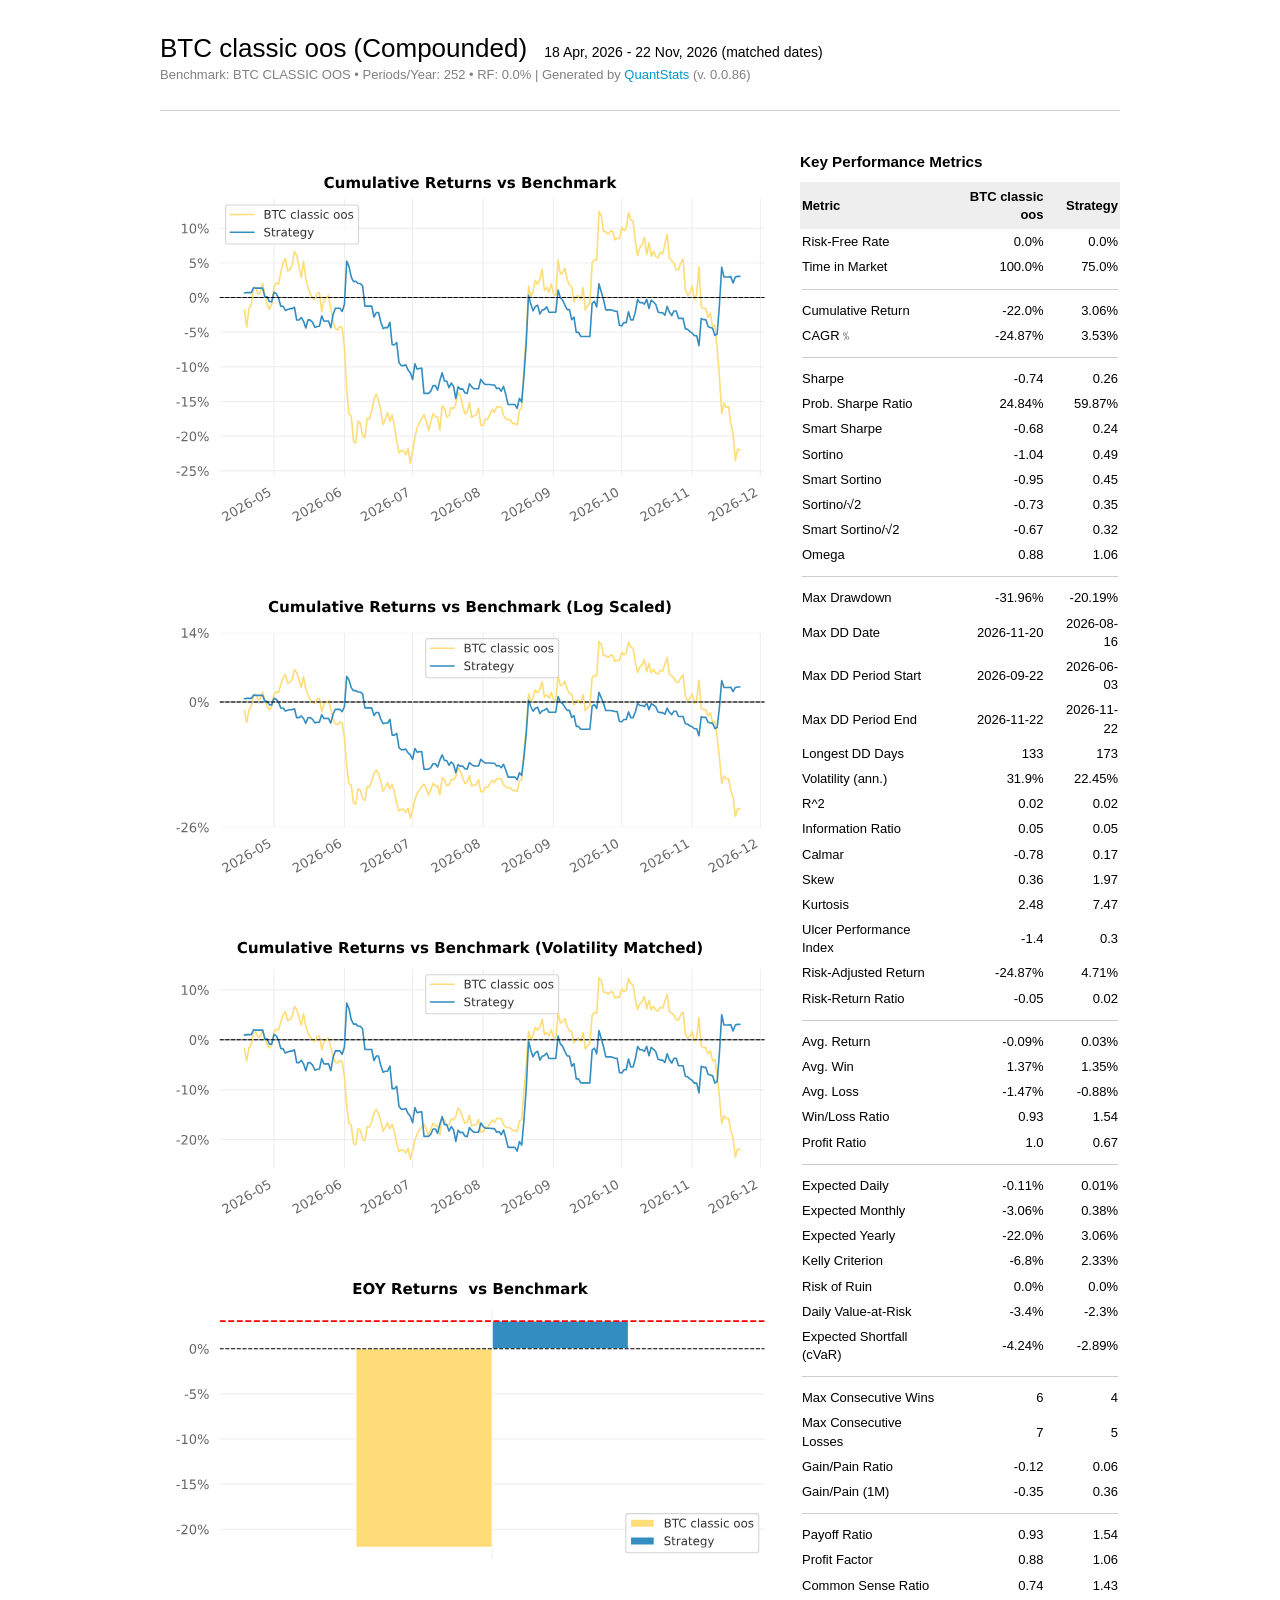
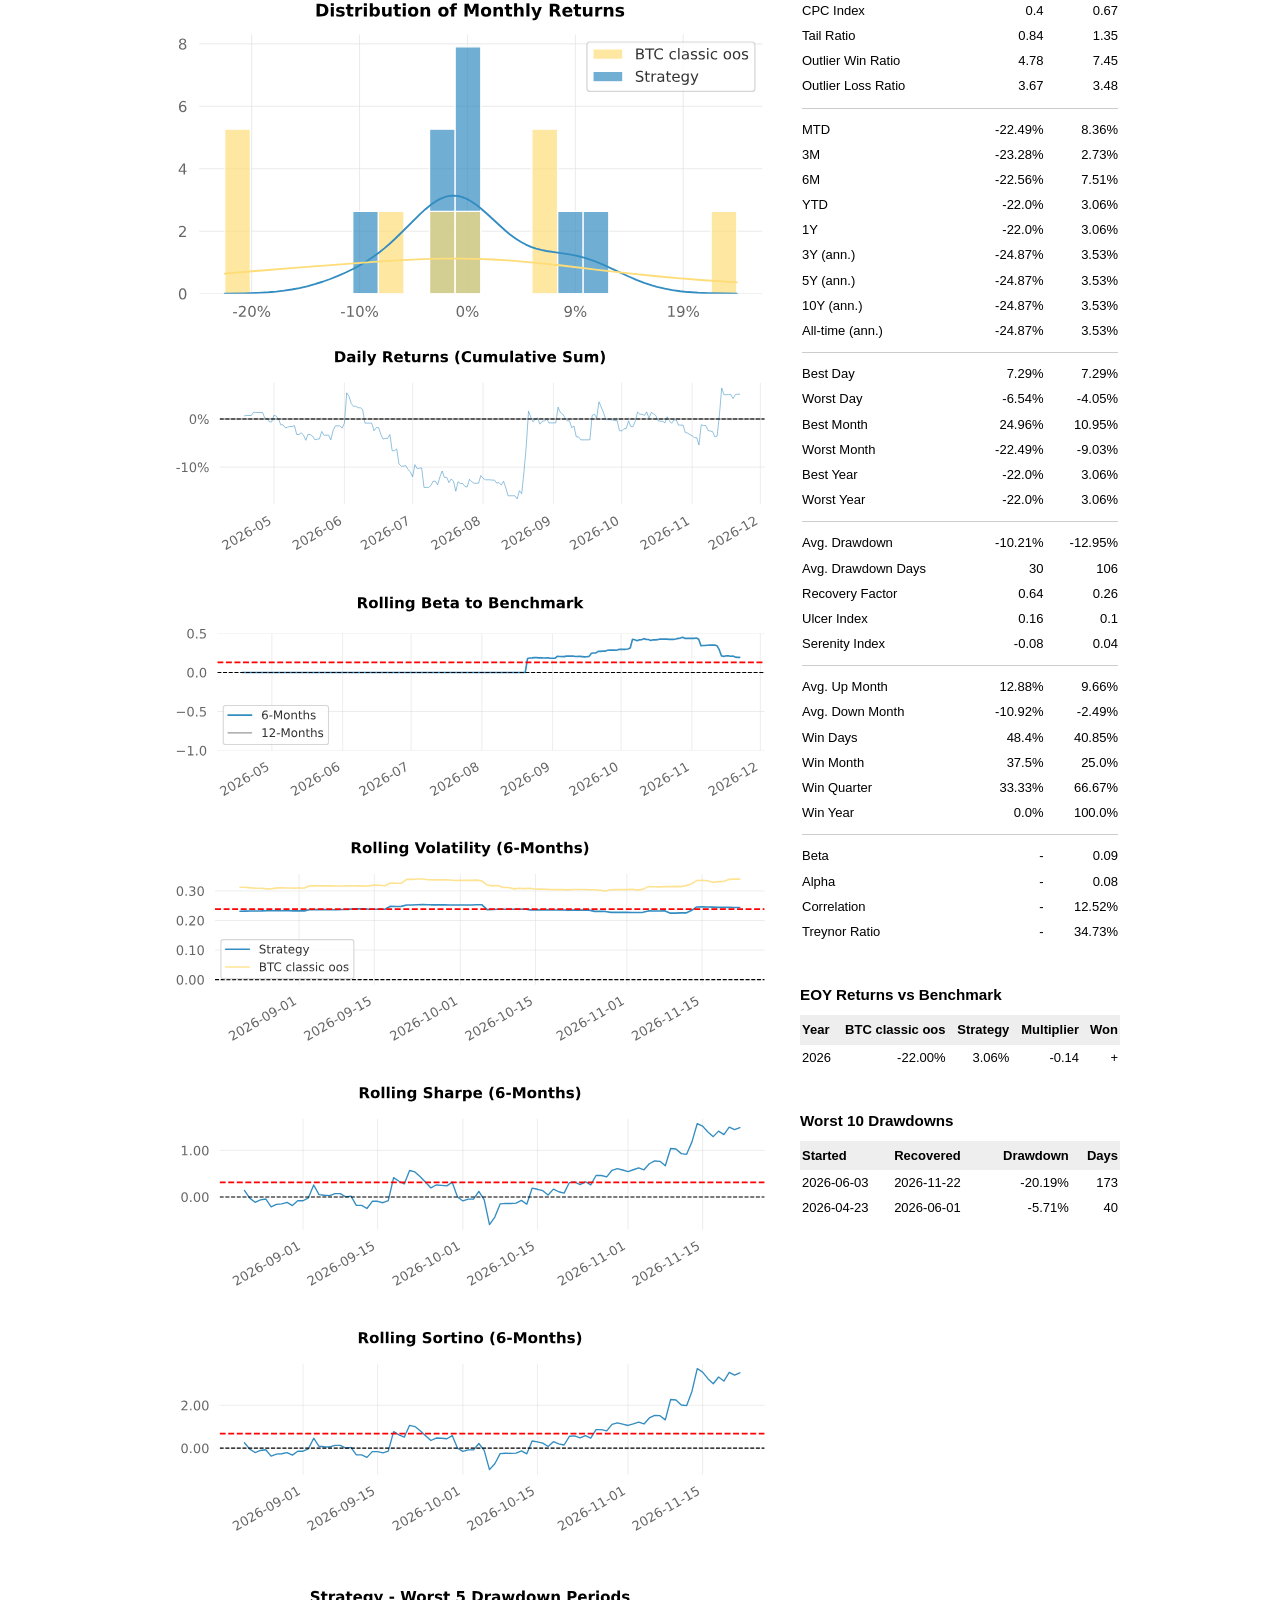
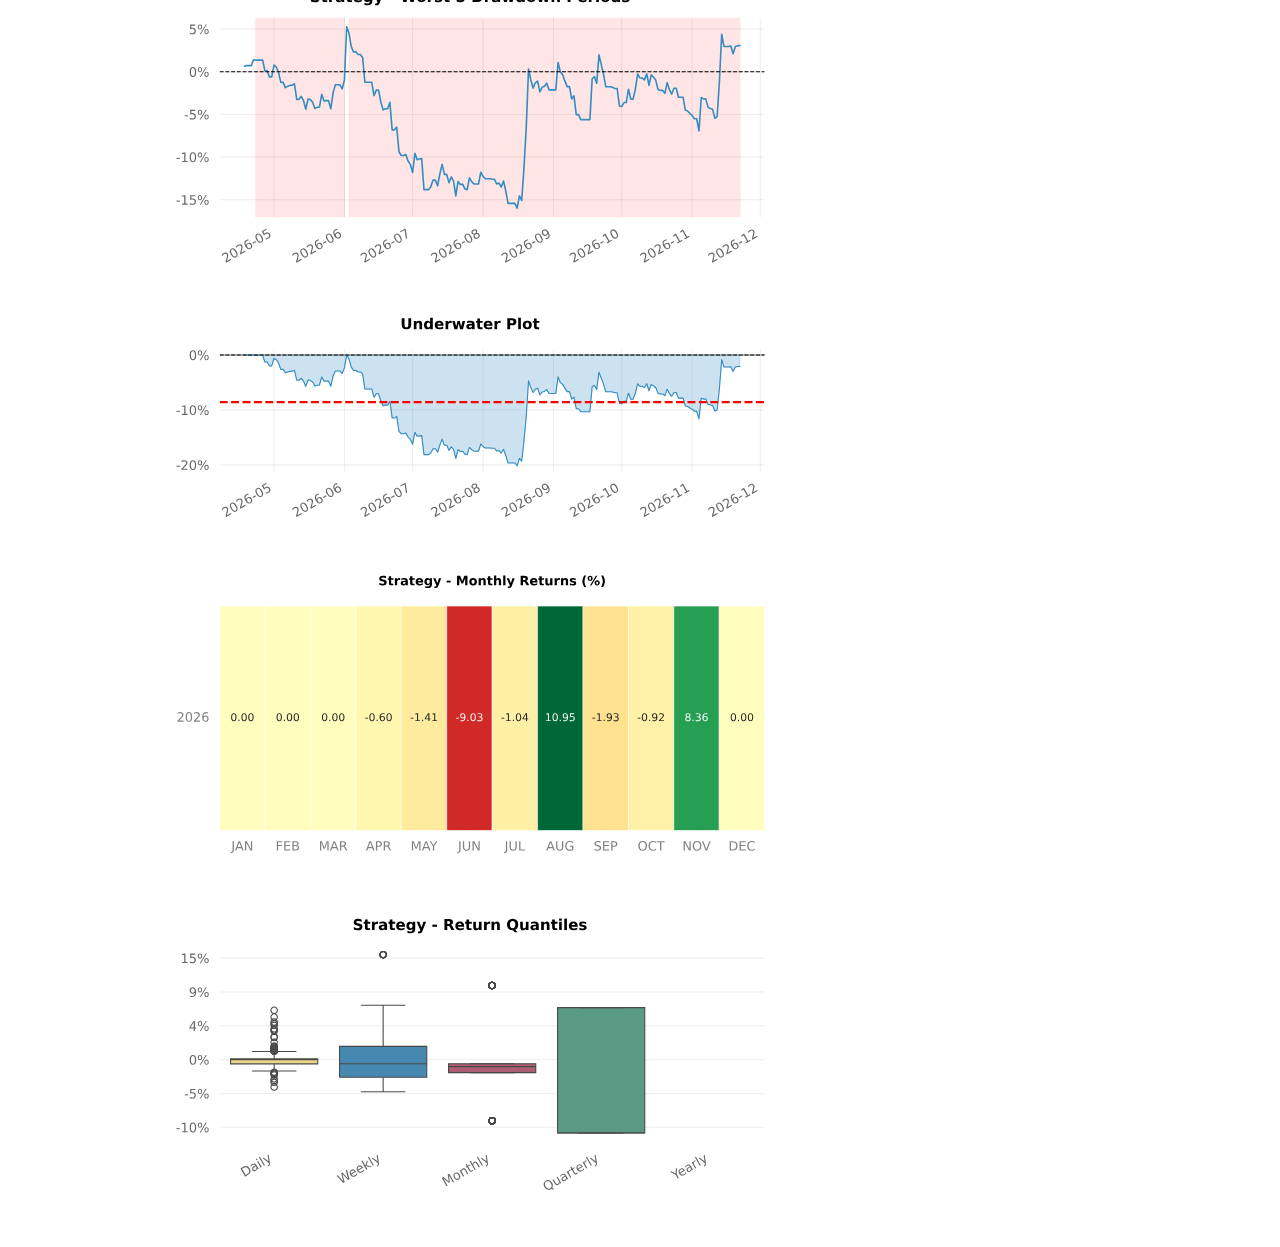
==== commit 6e27939b: "data: 更新回测结果与 QuantStats 报告" ====
--- a/reports/btc_classic_oos.html
+++ b/reports/btc_classic_oos.html
@@ -20,7 +20,7 @@
 
     <div class="container">
 
-        <h1>BTC classic oos (Compounded) <dt>17 Apr, 2026 - 21 Nov, 2026 (matched dates)</dt></h1>
+        <h1>BTC classic oos (Compounded) <dt>18 Apr, 2026 - 22 Nov, 2026 (matched dates)</dt></h1>
         <h4>Benchmark: BTC CLASSIC OOS &bull; Periods/Year: 252 &bull; RF: 0.0% |  Generated by <a href="http://quantstats.io" target="quantstats">QuantStats</a> (v. 0.0.86)</h4>
         <hr>
 
@@ -35,7 +35,7 @@
   <rdf:RDF xmlns:dc="http://purl.org/dc/elements/1.1/" xmlns:cc="http://creativecommons.org/ns#" xmlns:rdf="http://www.w3.org/1999/02/22-rdf-syntax-ns#">
    <cc:Work>
     <dc:type rdf:resource="http://purl.org/dc/dcmitype/StillImage"/>
-    <dc:date>2026-11-21T02:26:58.211304</dc:date>
+    <dc:date>2026-11-22T02:24:23.931459</dc:date>
     <dc:format>image/svg+xml</dc:format>
     <dc:creator>
      <cc:Agent>
@@ -69,13 +69,13 @@
    <g id="matplotlib.axis_1">
     <g id="xtick_1">
      <g id="line2d_1">
-      <path d="M 108.009266 299.845093 
-L 108.009266 42.512 
-" clip-path="url(#pce8a7e8cb6)" style="fill: none; stroke: #dddddd; stroke-width: 0.5; stroke-linecap: round"/>
+      <path d="M 105.89789 299.845093 
+L 105.89789 42.512 
+" clip-path="url(#p7a226714ff)" style="fill: none; stroke: #dddddd; stroke-width: 0.5; stroke-linecap: round"/>
      </g>
      <g id="text_1">
       <!-- 2026-05 -->
-      <g style="fill: #666666" transform="translate(62.772026 342.585208) rotate(-30) scale(0.121 -0.121)">
+      <g style="fill: #666666" transform="translate(60.66065 342.585208) rotate(-30) scale(0.121 -0.121)">
        <defs>
         <path id="DejaVuSans-15" d="M 1228 531 
 L 3431 531 
@@ -197,13 +197,13 @@
     </g>
     <g id="xtick_2">
      <g id="line2d_2">
-      <path d="M 173.461927 299.845093 
-L 173.461927 42.512 
-" clip-path="url(#pce8a7e8cb6)" style="fill: none; stroke: #dddddd; stroke-width: 0.5; stroke-linecap: round"/>
+      <path d="M 171.35055 299.845093 
+L 171.35055 42.512 
+" clip-path="url(#p7a226714ff)" style="fill: none; stroke: #dddddd; stroke-width: 0.5; stroke-linecap: round"/>
      </g>
      <g id="text_2">
       <!-- 2026-06 -->
-      <g style="fill: #666666" transform="translate(128.224686 342.585208) rotate(-30) scale(0.121 -0.121)">
+      <g style="fill: #666666" transform="translate(126.11331 342.585208) rotate(-30) scale(0.121 -0.121)">
        <use xlink:href="#DejaVuSans-15"/>
        <use xlink:href="#DejaVuSans-13" transform="translate(63.625 0)"/>
        <use xlink:href="#DejaVuSans-15" transform="translate(127.25 0)"/>
@@ -216,13 +216,13 @@
     </g>
     <g id="xtick_3">
      <g id="line2d_3">
-      <path d="M 236.803211 299.845093 
-L 236.803211 42.512 
-" clip-path="url(#pce8a7e8cb6)" style="fill: none; stroke: #dddddd; stroke-width: 0.5; stroke-linecap: round"/>
+      <path d="M 234.691835 299.845093 
+L 234.691835 42.512 
+" clip-path="url(#p7a226714ff)" style="fill: none; stroke: #dddddd; stroke-width: 0.5; stroke-linecap: round"/>
      </g>
      <g id="text_3">
       <!-- 2026-07 -->
-      <g style="fill: #666666" transform="translate(191.565971 342.585208) rotate(-30) scale(0.121 -0.121)">
+      <g style="fill: #666666" transform="translate(189.454595 342.585208) rotate(-30) scale(0.121 -0.121)">
        <defs>
         <path id="DejaVuSans-1a" d="M 525 4666 
 L 3525 4666 
@@ -247,13 +247,13 @@
     </g>
     <g id="xtick_4">
      <g id="line2d_4">
-      <path d="M 302.255872 299.845093 
-L 302.255872 42.512 
-" clip-path="url(#pce8a7e8cb6)" style="fill: none; stroke: #dddddd; stroke-width: 0.5; stroke-linecap: round"/>
+      <path d="M 300.144495 299.845093 
+L 300.144495 42.512 
+" clip-path="url(#p7a226714ff)" style="fill: none; stroke: #dddddd; stroke-width: 0.5; stroke-linecap: round"/>
      </g>
      <g id="text_4">
       <!-- 2026-08 -->
-      <g style="fill: #666666" transform="translate(257.018631 342.585208) rotate(-30) scale(0.121 -0.121)">
+      <g style="fill: #666666" transform="translate(254.907255 342.585208) rotate(-30) scale(0.121 -0.121)">
        <defs>
         <path id="DejaVuSans-1b" d="M 2034 2216 
 Q 1584 2216 1326 1975 
@@ -307,13 +307,13 @@
     </g>
     <g id="xtick_5">
      <g id="line2d_5">
-      <path d="M 367.708532 299.845093 
-L 367.708532 42.512 
-" clip-path="url(#pce8a7e8cb6)" style="fill: none; stroke: #dddddd; stroke-width: 0.5; stroke-linecap: round"/>
+      <path d="M 365.597156 299.845093 
+L 365.597156 42.512 
+" clip-path="url(#p7a226714ff)" style="fill: none; stroke: #dddddd; stroke-width: 0.5; stroke-linecap: round"/>
      </g>
      <g id="text_5">
       <!-- 2026-09 -->
-      <g style="fill: #666666" transform="translate(322.471292 342.585208) rotate(-30) scale(0.121 -0.121)">
+      <g style="fill: #666666" transform="translate(320.359916 342.585208) rotate(-30) scale(0.121 -0.121)">
        <defs>
         <path id="DejaVuSans-1c" d="M 703 97 
 L 703 672 
@@ -358,13 +358,13 @@
     </g>
     <g id="xtick_6">
      <g id="line2d_6">
-      <path d="M 431.049817 299.845093 
-L 431.049817 42.512 
-" clip-path="url(#pce8a7e8cb6)" style="fill: none; stroke: #dddddd; stroke-width: 0.5; stroke-linecap: round"/>
+      <path d="M 428.93844 299.845093 
+L 428.93844 42.512 
+" clip-path="url(#p7a226714ff)" style="fill: none; stroke: #dddddd; stroke-width: 0.5; stroke-linecap: round"/>
      </g>
      <g id="text_6">
       <!-- 2026-10 -->
-      <g style="fill: #666666" transform="translate(385.812576 342.585208) rotate(-30) scale(0.121 -0.121)">
+      <g style="fill: #666666" transform="translate(383.7012 342.585208) rotate(-30) scale(0.121 -0.121)">
        <defs>
         <path id="DejaVuSans-14" d="M 794 531 
 L 1825 531 
@@ -393,13 +393,13 @@
     </g>
     <g id="xtick_7">
      <g id="line2d_7">
-      <path d="M 496.502477 299.845093 
-L 496.502477 42.512 
-" clip-path="url(#pce8a7e8cb6)" style="fill: none; stroke: #dddddd; stroke-width: 0.5; stroke-linecap: round"/>
+      <path d="M 494.391101 299.845093 
+L 494.391101 42.512 
+" clip-path="url(#p7a226714ff)" style="fill: none; stroke: #dddddd; stroke-width: 0.5; stroke-linecap: round"/>
      </g>
      <g id="text_7">
       <!-- 2026-11 -->
-      <g style="fill: #666666" transform="translate(451.265237 342.585208) rotate(-30) scale(0.121 -0.121)">
+      <g style="fill: #666666" transform="translate(449.153861 342.585208) rotate(-30) scale(0.121 -0.121)">
        <use xlink:href="#DejaVuSans-15"/>
        <use xlink:href="#DejaVuSans-13" transform="translate(63.625 0)"/>
        <use xlink:href="#DejaVuSans-15" transform="translate(127.25 0)"/>
@@ -412,13 +412,13 @@
     </g>
     <g id="xtick_8">
      <g id="line2d_8">
-      <path d="M 559.843761 299.845093 
-L 559.843761 42.512 
-" clip-path="url(#pce8a7e8cb6)" style="fill: none; stroke: #dddddd; stroke-width: 0.5; stroke-linecap: round"/>
+      <path d="M 557.732385 299.845093 
+L 557.732385 42.512 
+" clip-path="url(#p7a226714ff)" style="fill: none; stroke: #dddddd; stroke-width: 0.5; stroke-linecap: round"/>
      </g>
      <g id="text_8">
       <!-- 2026-12 -->
-      <g style="fill: #666666" transform="translate(514.606521 342.585208) rotate(-30) scale(0.121 -0.121)">
+      <g style="fill: #666666" transform="translate(512.495145 342.585208) rotate(-30) scale(0.121 -0.121)">
        <use xlink:href="#DejaVuSans-15"/>
        <use xlink:href="#DejaVuSans-13" transform="translate(63.625 0)"/>
        <use xlink:href="#DejaVuSans-15" transform="translate(127.25 0)"/>
@@ -433,13 +433,13 @@
    <g id="matplotlib.axis_2">
     <g id="ytick_1">
      <g id="line2d_9">
-      <path d="M 55.436 275.764825 
-L 561.744 275.764825 
-" clip-path="url(#pce8a7e8cb6)" style="fill: none; stroke: #dddddd; stroke-width: 0.5; stroke-linecap: round"/>
+      <path d="M 55.436 295.079555 
+L 561.744 295.079555 
+" clip-path="url(#p7a226714ff)" style="fill: none; stroke: #dddddd; stroke-width: 0.5; stroke-linecap: round"/>
      </g>
      <g id="text_9">
-      <!-- -20% -->
-      <g style="fill: #666666" transform="translate(14.676406 280.361407) scale(0.121 -0.121)">
+      <!-- -25% -->
+      <g style="fill: #666666" transform="translate(14.676406 299.676137) scale(0.121 -0.121)">
        <defs>
         <path id="DejaVuSans-8" d="M 4653 2053 
 Q 4381 2053 4226 1822 
@@ -491,20 +491,36 @@
        </defs>
        <use xlink:href="#DejaVuSans-10"/>
        <use xlink:href="#DejaVuSans-15" transform="translate(36.078125 0)"/>
+       <use xlink:href="#DejaVuSans-18" transform="translate(99.703125 0)"/>
+       <use xlink:href="#DejaVuSans-8" transform="translate(163.328125 0)"/>
+      </g>
+     </g>
+    </g>
+    <g id="ytick_2">
+     <g id="line2d_10">
+      <path d="M 55.436 262.881957 
+L 561.744 262.881957 
+" clip-path="url(#p7a226714ff)" style="fill: none; stroke: #dddddd; stroke-width: 0.5; stroke-linecap: round"/>
+     </g>
+     <g id="text_10">
+      <!-- -20% -->
+      <g style="fill: #666666" transform="translate(14.676406 267.478539) scale(0.121 -0.121)">
+       <use xlink:href="#DejaVuSans-10"/>
+       <use xlink:href="#DejaVuSans-15" transform="translate(36.078125 0)"/>
        <use xlink:href="#DejaVuSans-13" transform="translate(99.703125 0)"/>
        <use xlink:href="#DejaVuSans-8" transform="translate(163.328125 0)"/>
       </g>
      </g>
     </g>
-    <g id="ytick_2">
-     <g id="line2d_10">
-      <path d="M 55.436 244.372406 
-L 561.744 244.372406 
-" clip-path="url(#pce8a7e8cb6)" style="fill: none; stroke: #dddddd; stroke-width: 0.5; stroke-linecap: round"/>
-     </g>
-     <g id="text_10">
+    <g id="ytick_3">
+     <g id="line2d_11">
+      <path d="M 55.436 230.68436 
+L 561.744 230.68436 
+" clip-path="url(#p7a226714ff)" style="fill: none; stroke: #dddddd; stroke-width: 0.5; stroke-linecap: round"/>
+     </g>
+     <g id="text_11">
       <!-- -15% -->
-      <g style="fill: #666666" transform="translate(14.676406 248.968989) scale(0.121 -0.121)">
+      <g style="fill: #666666" transform="translate(14.676406 235.280942) scale(0.121 -0.121)">
        <use xlink:href="#DejaVuSans-10"/>
        <use xlink:href="#DejaVuSans-14" transform="translate(36.078125 0)"/>
        <use xlink:href="#DejaVuSans-18" transform="translate(99.703125 0)"/>
@@ -512,15 +528,15 @@
       </g>
      </g>
     </g>
-    <g id="ytick_3">
-     <g id="line2d_11">
-      <path d="M 55.436 212.979988 
-L 561.744 212.979988 
-" clip-path="url(#pce8a7e8cb6)" style="fill: none; stroke: #dddddd; stroke-width: 0.5; stroke-linecap: round"/>
-     </g>
-     <g id="text_11">
+    <g id="ytick_4">
+     <g id="line2d_12">
+      <path d="M 55.436 198.486762 
+L 561.744 198.486762 
+" clip-path="url(#p7a226714ff)" style="fill: none; stroke: #dddddd; stroke-width: 0.5; stroke-linecap: round"/>
+     </g>
+     <g id="text_12">
       <!-- -10% -->
-      <g style="fill: #666666" transform="translate(14.676406 217.57657) scale(0.121 -0.121)">
+      <g style="fill: #666666" transform="translate(14.676406 203.083344) scale(0.121 -0.121)">
        <use xlink:href="#DejaVuSans-10"/>
        <use xlink:href="#DejaVuSans-14" transform="translate(36.078125 0)"/>
        <use xlink:href="#DejaVuSans-13" transform="translate(99.703125 0)"/>
@@ -528,511 +544,496 @@
       </g>
      </g>
     </g>
-    <g id="ytick_4">
-     <g id="line2d_12">
-      <path d="M 55.436 181.587569 
-L 561.744 181.587569 
-" clip-path="url(#pce8a7e8cb6)" style="fill: none; stroke: #dddddd; stroke-width: 0.5; stroke-linecap: round"/>
-     </g>
-     <g id="text_12">
+    <g id="ytick_5">
+     <g id="line2d_13">
+      <path d="M 55.436 166.289164 
+L 561.744 166.289164 
+" clip-path="url(#p7a226714ff)" style="fill: none; stroke: #dddddd; stroke-width: 0.5; stroke-linecap: round"/>
+     </g>
+     <g id="text_13">
       <!-- -5% -->
-      <g style="fill: #666666" transform="translate(22.375031 186.184151) scale(0.121 -0.121)">
+      <g style="fill: #666666" transform="translate(22.375031 170.885746) scale(0.121 -0.121)">
        <use xlink:href="#DejaVuSans-10"/>
        <use xlink:href="#DejaVuSans-18" transform="translate(36.078125 0)"/>
        <use xlink:href="#DejaVuSans-8" transform="translate(99.703125 0)"/>
       </g>
      </g>
     </g>
-    <g id="ytick_5">
-     <g id="line2d_13">
-      <path d="M 55.436 150.195151 
-L 561.744 150.195151 
-" clip-path="url(#pce8a7e8cb6)" style="fill: none; stroke: #dddddd; stroke-width: 0.5; stroke-linecap: round"/>
-     </g>
-     <g id="text_13">
+    <g id="ytick_6">
+     <g id="line2d_14">
+      <path d="M 55.436 134.091566 
+L 561.744 134.091566 
+" clip-path="url(#p7a226714ff)" style="fill: none; stroke: #dddddd; stroke-width: 0.5; stroke-linecap: round"/>
+     </g>
+     <g id="text_14">
       <!-- 0% -->
-      <g style="fill: #666666" transform="translate(26.740484 154.791733) scale(0.121 -0.121)">
+      <g style="fill: #666666" transform="translate(26.740484 138.688148) scale(0.121 -0.121)">
        <use xlink:href="#DejaVuSans-13"/>
        <use xlink:href="#DejaVuSans-8" transform="translate(63.625 0)"/>
       </g>
      </g>
     </g>
-    <g id="ytick_6">
-     <g id="line2d_14">
-      <path d="M 55.436 118.802732 
-L 561.744 118.802732 
-" clip-path="url(#pce8a7e8cb6)" style="fill: none; stroke: #dddddd; stroke-width: 0.5; stroke-linecap: round"/>
-     </g>
-     <g id="text_14">
+    <g id="ytick_7">
+     <g id="line2d_15">
+      <path d="M 55.436 101.893968 
+L 561.744 101.893968 
+" clip-path="url(#p7a226714ff)" style="fill: none; stroke: #dddddd; stroke-width: 0.5; stroke-linecap: round"/>
+     </g>
+     <g id="text_15">
       <!-- 5% -->
-      <g style="fill: #666666" transform="translate(26.740484 123.399314) scale(0.121 -0.121)">
+      <g style="fill: #666666" transform="translate(26.740484 106.49055) scale(0.121 -0.121)">
        <use xlink:href="#DejaVuSans-18"/>
        <use xlink:href="#DejaVuSans-8" transform="translate(63.625 0)"/>
       </g>
      </g>
     </g>
-    <g id="ytick_7">
-     <g id="line2d_15">
-      <path d="M 55.436 87.410314 
-L 561.744 87.410314 
-" clip-path="url(#pce8a7e8cb6)" style="fill: none; stroke: #dddddd; stroke-width: 0.5; stroke-linecap: round"/>
-     </g>
-     <g id="text_15">
+    <g id="ytick_8">
+     <g id="line2d_16">
+      <path d="M 55.436 69.696371 
+L 561.744 69.696371 
+" clip-path="url(#p7a226714ff)" style="fill: none; stroke: #dddddd; stroke-width: 0.5; stroke-linecap: round"/>
+     </g>
+     <g id="text_16">
       <!-- 10% -->
-      <g style="fill: #666666" transform="translate(19.041859 92.006896) scale(0.121 -0.121)">
+      <g style="fill: #666666" transform="translate(19.041859 74.292953) scale(0.121 -0.121)">
        <use xlink:href="#DejaVuSans-14"/>
        <use xlink:href="#DejaVuSans-13" transform="translate(63.625 0)"/>
        <use xlink:href="#DejaVuSans-8" transform="translate(127.25 0)"/>
       </g>
      </g>
     </g>
-    <g id="ytick_8">
-     <g id="line2d_16">
-      <path d="M 55.436 56.017895 
-L 561.744 56.017895 
-" clip-path="url(#pce8a7e8cb6)" style="fill: none; stroke: #dddddd; stroke-width: 0.5; stroke-linecap: round"/>
-     </g>
-     <g id="text_16">
-      <!-- 15% -->
-      <g style="fill: #666666" transform="translate(19.041859 60.614477) scale(0.121 -0.121)">
-       <use xlink:href="#DejaVuSans-14"/>
-       <use xlink:href="#DejaVuSans-18" transform="translate(63.625 0)"/>
-       <use xlink:href="#DejaVuSans-8" transform="translate(127.25 0)"/>
-      </g>
-     </g>
-    </g>
    </g>
    <g id="line2d_17">
-    <path d="M 55.436 150.195151 
-L 561.744 150.195151 
-" clip-path="url(#pce8a7e8cb6)" style="fill: none; stroke: #808080; stroke-linecap: round"/>
+    <path d="M 55.436 134.091566 
+L 561.744 134.091566 
+" clip-path="url(#p7a226714ff)" style="fill: none; stroke: #808080; stroke-linecap: round"/>
    </g>
    <g id="line2d_18">
-    <path d="M 78.45 134.091566 
-L 80.561376 145.656822 
-L 82.672752 161.387577 
-L 84.784128 144.371144 
-L 86.895505 140.202301 
-L 89.006881 124.780009 
-L 91.118257 124.255874 
-L 93.229633 131.13484 
-L 95.341009 129.453761 
-L 97.452385 120.813465 
-L 99.563761 131.629717 
-L 101.675138 140.203973 
-L 103.786514 144.77574 
-L 105.89789 140.112856 
-L 108.009266 124.375414 
-L 110.120642 120.525065 
-L 112.232018 121.569993 
-L 114.343394 110.782998 
-L 116.454771 101.973007 
-L 118.566147 97.622765 
-L 120.677523 109.463882 
-L 122.788899 108.016031 
-L 124.900275 104.010197 
-L 127.011651 91.043066 
-L 129.123028 95.107416 
-L 133.34578 115.240241 
-L 135.457156 100.429022 
-L 137.568532 116.960609 
-L 139.679908 125.115222 
-L 141.791284 130.899104 
-L 143.902661 134.684249 
-L 146.014037 136.040147 
-L 148.125413 130.085733 
-L 150.236789 129.494722 
-L 152.348165 146.834664 
-L 154.459541 136.799182 
-L 156.570917 134.118316 
-L 158.682294 132.00004 
-L 160.79367 143.578671 
-L 162.905046 155.984884 
-L 165.016422 162.907319 
-L 167.127798 164.199685 
-L 169.239174 160.700433 
-L 171.35055 162.37984 
-L 173.461927 181.267111 
-L 175.573303 220.281355 
-L 177.684679 242.060149 
-L 179.796055 244.313013 
-L 181.907431 267.908309 
-L 184.018807 269.379566 
-L 186.130183 248.825427 
-L 188.24156 250.88268 
-L 190.352936 262.28242 
-L 192.464312 264.145734 
-L 194.575688 246.410391 
-L 196.687064 246.870159 
-L 198.79844 239.553996 
-L 200.909817 228.848924 
-L 203.021193 223.874233 
-L 205.132569 229.258535 
-L 207.243945 239.100079 
-L 209.355321 252.062194 
-L 211.466697 247.132645 
-L 213.578073 240.853049 
-L 215.68945 249.068686 
-L 217.800826 243.090866 
-L 219.912202 253.896251 
-L 222.023578 267.700995 
-L 224.134954 278.424458 
-L 226.24633 275.875671 
-L 228.357706 276.506807 
-L 230.469083 280.249319 
-L 232.580459 274.544015 
-L 234.691835 288.148134 
-L 236.803211 276.451635 
-L 238.914587 263.629122 
-L 241.025963 255.137624 
-L 243.137339 250.402849 
-L 245.248716 246.271625 
-L 247.360092 242.827544 
-L 249.471468 248.568793 
-L 251.582844 257.638763 
-L 255.805596 241.888781 
-L 257.916972 244.878945 
-L 260.028349 245.129728 
-L 262.139725 257.142213 
-L 264.251101 234.597696 
-L 266.362477 236.98013 
-L 268.473853 244.746867 
-L 270.585229 243.808104 
-L 272.696606 236.333111 
-L 274.807982 237.189116 
-L 276.919358 232.807945 
-L 279.030734 221.976645 
-L 281.14211 225.64643 
-L 283.253486 234.129569 
-L 285.364862 242.040087 
-L 287.476239 240.162561 
-L 289.587615 231.510563 
-L 291.698991 245.319487 
-L 293.810367 243.874979 
-L 295.921743 243.416047 
-L 298.033119 236.707613 
-L 300.144495 252.587166 
-L 302.255872 253.164802 
-L 304.367248 246.838393 
-L 306.478624 247.191161 
-L 310.701376 237.801025 
-L 312.812752 240.552946 
-L 314.924128 235.634264 
-L 317.035505 235.279825 
-L 319.146881 235.767179 
-L 321.258257 243.477907 
-L 323.369633 246.667861 
-L 325.481009 247.542256 
-L 327.592385 247.581546 
-L 329.703761 251.23712 
-L 331.815138 250.919462 
-L 333.926514 252.41329 
-L 336.03789 238.861 
-L 338.149266 237.1841 
-L 340.260642 198.670585 
-L 342.372018 167.834361 
-L 344.483394 123.354728 
-L 346.594771 133.643501 
-L 348.706147 128.301833 
-L 350.817523 118.033958 
-L 352.928899 121.778142 
-L 355.040275 117.706269 
-L 357.151651 107.518645 
-L 359.263028 127.572055 
-L 361.374404 124.382101 
-L 363.48578 129.016563 
-L 365.597156 121.412 
-L 367.708532 131.030347 
-L 369.819908 131.828671 
-L 371.931284 99.018788 
-L 374.042661 112.464077 
-L 376.154037 111.026257 
-L 378.265413 106.781344 
-L 380.376789 117.026648 
-L 382.488165 122.492036 
-L 384.599541 123.793598 
-L 386.710917 138.213596 
-L 388.822294 132.824278 
-L 390.93367 132.303486 
-L 393.045046 136.094483 
-L 395.156422 124.684712 
-L 397.267798 145.977824 
-L 399.379174 141.322464 
-L 401.49055 139.466673 
-L 403.601927 101.962139 
-L 405.713303 98.99789 
-L 407.824679 99.724323 
-L 409.936055 54.208959 
-L 412.047431 57.73329 
-L 414.158807 72.791947 
-L 416.270183 72.764361 
-L 418.38156 75.351601 
-L 420.492936 72.557883 
-L 422.604312 72.166663 
-L 424.715688 80.358057 
-L 426.827064 78.970394 
-L 428.93844 79.364122 
-L 431.049817 68.849645 
-L 433.161193 71.839809 
-L 435.272569 69.834385 
-L 437.383945 55.080846 
-L 439.495321 61.515927 
-L 441.606697 63.212053 
-L 443.718073 81.83851 
-L 445.82945 94.954439 
-L 447.940826 87.665861 
-L 450.052202 84.709971 
-L 452.163578 78.226405 
-L 454.274954 94.176177 
-L 456.38633 83.069853 
-L 458.497706 95.568856 
-L 460.609083 90.9578 
-L 462.720459 96.03364 
-L 464.831835 97.141263 
-L 466.943211 91.990189 
-L 469.054587 93.32686 
-L 473.277339 75.435195 
-L 475.388716 97.746485 
-L 477.500092 99.67751 
-L 479.611468 102.1845 
-L 481.722844 108.294399 
-L 483.83422 108.245915 
-L 485.945596 101.922014 
-L 488.056972 98.340003 
-L 490.168349 126.285541 
-L 492.279725 131.970782 
-L 494.391101 130.013006 
-L 496.502477 123.428291 
-L 498.613853 136.077764 
-L 500.725229 130.695134 
-L 502.836606 105.393681 
-L 504.947982 142.313891 
-L 507.059358 144.263307 
-L 509.170734 144.149619 
-L 511.28211 152.607679 
-L 513.393486 148.412087 
-L 515.504862 161.374202 
-L 517.616239 159.614544 
-L 519.727615 180.943602 
-L 521.838991 207.206388 
-L 523.950367 241.997454 
-L 526.061743 232.081511 
-L 528.173119 235.966133 
-L 530.284495 235.388497 
-L 532.395872 251.106713 
-L 534.507248 260.185042 
-L 536.618624 285.510737 
-L 538.73 284.819413 
-L 538.73 284.819413 
-" clip-path="url(#pce8a7e8cb6)" style="fill: none; stroke: #fedd78; stroke-width: 1.5; stroke-linecap: round"/>
+    <path d="M 78.45 145.656822 
+L 80.561376 161.387577 
+L 82.672752 144.371144 
+L 84.784128 140.202301 
+L 86.895505 124.780009 
+L 89.006881 124.255874 
+L 91.118257 131.13484 
+L 93.229633 129.453761 
+L 95.341009 120.813465 
+L 97.452385 131.629717 
+L 99.563761 140.203973 
+L 101.675138 144.77574 
+L 103.786514 140.112856 
+L 105.89789 124.375414 
+L 108.009266 120.525065 
+L 110.120642 121.569993 
+L 112.232018 110.782998 
+L 114.343394 101.973007 
+L 116.454771 97.622765 
+L 118.566147 109.463882 
+L 120.677523 108.016031 
+L 122.788899 104.010197 
+L 124.900275 91.043066 
+L 127.011651 95.107416 
+L 131.234404 115.240241 
+L 133.34578 100.429022 
+L 135.457156 116.960609 
+L 137.568532 125.115222 
+L 139.679908 130.899104 
+L 141.791284 134.684249 
+L 143.902661 136.040147 
+L 146.014037 130.085733 
+L 148.125413 129.494722 
+L 150.236789 146.834664 
+L 152.348165 136.799182 
+L 154.459541 134.118316 
+L 156.570917 132.00004 
+L 158.682294 143.578671 
+L 160.79367 155.984884 
+L 162.905046 162.907319 
+L 165.016422 164.199685 
+L 167.127798 160.700433 
+L 169.239174 162.37984 
+L 171.35055 181.267111 
+L 173.461927 220.281355 
+L 175.573303 242.060149 
+L 177.684679 244.313013 
+L 179.796055 267.908309 
+L 181.907431 269.379566 
+L 184.018807 248.825427 
+L 186.130183 250.88268 
+L 188.24156 262.28242 
+L 190.352936 264.145734 
+L 192.464312 246.410391 
+L 194.575688 246.870159 
+L 196.687064 239.553996 
+L 198.79844 228.848924 
+L 200.909817 223.874233 
+L 203.021193 229.258535 
+L 205.132569 239.100079 
+L 207.243945 252.062194 
+L 209.355321 247.132645 
+L 211.466697 240.853049 
+L 213.578073 249.068686 
+L 215.68945 243.090866 
+L 217.800826 253.896251 
+L 219.912202 267.700995 
+L 222.023578 278.424458 
+L 224.134954 275.875671 
+L 226.24633 276.506807 
+L 228.357706 280.249319 
+L 230.469083 274.544015 
+L 232.580459 288.148134 
+L 234.691835 276.451635 
+L 236.803211 263.629122 
+L 238.914587 255.137624 
+L 241.025963 250.402849 
+L 243.137339 246.271625 
+L 245.248716 242.827544 
+L 247.360092 248.568793 
+L 249.471468 257.638763 
+L 253.69422 241.888781 
+L 255.805596 244.878945 
+L 257.916972 245.129728 
+L 260.028349 257.142213 
+L 262.139725 234.597696 
+L 264.251101 236.98013 
+L 266.362477 244.746867 
+L 268.473853 243.808104 
+L 270.585229 236.333111 
+L 272.696606 237.189116 
+L 274.807982 232.807945 
+L 276.919358 221.976645 
+L 279.030734 225.64643 
+L 281.14211 234.129569 
+L 283.253486 242.040087 
+L 285.364862 240.162561 
+L 287.476239 231.510563 
+L 289.587615 245.319487 
+L 291.698991 243.874979 
+L 293.810367 243.416047 
+L 295.921743 236.707613 
+L 298.033119 252.587166 
+L 300.144495 253.164802 
+L 302.255872 246.838393 
+L 304.367248 247.191161 
+L 308.59 237.801025 
+L 310.701376 240.552946 
+L 312.812752 235.634264 
+L 314.924128 235.279825 
+L 317.035505 235.767179 
+L 319.146881 243.477907 
+L 321.258257 246.667861 
+L 323.369633 247.542256 
+L 325.481009 247.581546 
+L 327.592385 251.23712 
+L 329.703761 250.919462 
+L 331.815138 252.41329 
+L 333.926514 238.861 
+L 336.03789 237.1841 
+L 338.149266 198.670585 
+L 340.260642 167.834361 
+L 342.372018 123.354728 
+L 344.483394 133.643501 
+L 346.594771 128.301833 
+L 348.706147 118.033958 
+L 350.817523 121.778142 
+L 352.928899 117.706269 
+L 355.040275 107.518645 
+L 357.151651 127.572055 
+L 359.263028 124.382101 
+L 361.374404 129.016563 
+L 363.48578 121.412 
+L 365.597156 131.030347 
+L 367.708532 131.828671 
+L 369.819908 99.018788 
+L 371.931284 112.464077 
+L 374.042661 111.026257 
+L 376.154037 106.781344 
+L 378.265413 117.026648 
+L 380.376789 122.492036 
+L 382.488165 123.793598 
+L 384.599541 138.213596 
+L 386.710917 132.824278 
+L 388.822294 132.303486 
+L 390.93367 136.094483 
+L 393.045046 124.684712 
+L 395.156422 145.977824 
+L 397.267798 141.322464 
+L 399.379174 139.466673 
+L 401.49055 101.962139 
+L 403.601927 98.99789 
+L 405.713303 99.724323 
+L 407.824679 54.208959 
+L 409.936055 57.73329 
+L 412.047431 72.791947 
+L 414.158807 72.764361 
+L 416.270183 75.351601 
+L 418.38156 72.557883 
+L 420.492936 72.166663 
+L 422.604312 80.358057 
+L 424.715688 78.970394 
+L 426.827064 79.364122 
+L 428.93844 68.849645 
+L 431.049817 71.839809 
+L 433.161193 69.834385 
+L 435.272569 55.080846 
+L 437.383945 61.515927 
+L 439.495321 63.212053 
+L 441.606697 81.83851 
+L 443.718073 94.954439 
+L 445.82945 87.665861 
+L 447.940826 84.709971 
+L 450.052202 78.226405 
+L 452.163578 94.176177 
+L 454.274954 83.069853 
+L 456.38633 95.568856 
+L 458.497706 90.9578 
+L 460.609083 96.03364 
+L 462.720459 97.141263 
+L 464.831835 91.990189 
+L 466.943211 93.32686 
+L 471.165963 75.435195 
+L 473.277339 97.746485 
+L 475.388716 99.67751 
+L 477.500092 102.1845 
+L 479.611468 108.294399 
+L 481.722844 108.245915 
+L 483.83422 101.922014 
+L 485.945596 98.340003 
+L 488.056972 126.285541 
+L 490.168349 131.970782 
+L 492.279725 130.013006 
+L 494.391101 123.428291 
+L 496.502477 136.077764 
+L 498.613853 130.695134 
+L 500.725229 105.393681 
+L 502.836606 142.313891 
+L 504.947982 144.263307 
+L 507.059358 144.149619 
+L 509.170734 152.607679 
+L 511.28211 148.412087 
+L 513.393486 161.374202 
+L 515.504862 159.614544 
+L 517.616239 180.943602 
+L 519.727615 207.206388 
+L 521.838991 241.997454 
+L 523.950367 232.081511 
+L 526.061743 235.966133 
+L 528.173119 235.388497 
+L 530.284495 251.106713 
+L 532.395872 260.185042 
+L 534.507248 285.510737 
+L 536.618624 274.946939 
+L 538.73 275.782045 
+L 538.73 275.782045 
+" clip-path="url(#p7a226714ff)" style="fill: none; stroke: #fedd78; stroke-width: 1.5; stroke-linecap: round"/>
    </g>
    <g id="line2d_19">
-    <path d="M 78.45 143.564773 
-L 80.561376 139.405286 
-L 82.672752 138.979528 
-L 86.895505 138.979528 
-L 89.006881 134.63224 
-L 91.118257 134.953122 
-L 97.452385 134.953122 
-L 99.563761 142.79897 
-L 101.675138 142.79897 
-L 103.786514 147.391948 
-L 105.89789 147.391948 
-L 108.009266 138.647104 
-L 110.120642 139.987954 
-L 112.232018 144.004193 
-L 114.343394 151.449685 
-L 116.454771 151.449685 
-L 118.566147 155.375801 
-L 120.677523 154.411103 
-L 122.788899 153.717058 
-L 124.900275 153.629473 
-L 127.011651 152.483399 
-L 129.123028 164.071246 
-L 131.234404 164.071246 
-L 133.34578 161.819986 
-L 135.457156 165.117038 
-L 137.568532 171.388973 
-L 139.679908 163.834503 
-L 141.791284 164.210548 
-L 143.902661 166.310784 
-L 146.014037 170.881597 
-L 148.125413 170.061026 
-L 150.236789 169.819369 
-L 152.348165 160.347372 
-L 154.459541 165.192105 
-L 156.570917 165.056944 
-L 158.682294 165.056944 
-L 160.79367 171.130928 
-L 162.905046 159.264061 
-L 165.016422 153.268768 
-L 169.239174 153.268768 
-L 171.35055 156.299029 
-L 173.461927 149.689756 
-L 175.573303 110.147957 
-L 177.684679 114.985983 
-L 179.796055 124.891455 
-L 181.907431 128.845155 
-L 184.018807 128.595437 
-L 186.130183 130.696606 
-L 188.24156 130.696606 
-L 190.352936 132.96181 
-L 192.464312 151.3382 
-L 198.79844 151.3382 
-L 200.909817 161.362596 
-L 203.021193 157.244532 
-L 205.132569 157.244532 
-L 207.243945 165.836604 
-L 209.355321 171.920706 
-L 211.466697 171.043087 
-L 213.578073 171.043087 
-L 215.68945 166.225156 
-L 217.800826 186.773662 
-L 219.912202 186.773662 
-L 222.023578 184.658976 
-L 224.134954 203.090592 
-L 226.24633 205.855493 
-L 228.357706 205.855493 
-L 230.469083 205.080264 
-L 232.580459 209.919434 
-L 234.691835 212.436801 
-L 236.803211 218.510451 
-L 238.914587 204.206751 
-L 241.025963 209.007026 
-L 243.137339 208.463391 
-L 245.248716 208.152209 
-L 247.360092 231.240158 
-L 251.582844 231.240158 
-L 253.69422 229.163193 
-L 255.805596 224.153562 
-L 257.916972 224.153562 
-L 260.028349 228.328552 
-L 262.139725 219.354332 
-L 264.251101 212.415177 
-L 266.362477 219.920896 
-L 268.473853 219.920896 
-L 270.585229 226.024184 
-L 272.696606 221.805683 
-L 274.807982 224.722797 
-L 276.919358 235.949804 
-L 279.030734 225.180919 
-L 281.14211 227.403703 
-L 283.253486 227.125406 
-L 285.364862 230.643042 
-L 287.476239 231.276197 
-L 289.587615 222.481258 
-L 291.698991 225.309015 
-L 293.810367 227.040796 
-L 298.033119 227.040796 
-L 300.144495 218.303383 
-L 302.255872 221.380998 
-L 304.367248 223.182798 
-L 308.59 223.182798 
-L 310.701376 223.527874 
-L 312.812752 223.5307 
-L 314.924128 226.956233 
-L 317.035505 226.344685 
-L 319.146881 229.316236 
-L 321.258257 224.838962 
-L 323.369633 232.356975 
-L 325.481009 241.482143 
-L 331.815138 241.482143 
-L 333.926514 245.026724 
-L 336.03789 235.860801 
-L 338.149266 239.284774 
-L 340.260642 214.780375 
-L 342.372018 184.954779 
-L 344.483394 141.845213 
-L 346.594771 149.888096 
-L 348.706147 155.995836 
-L 350.817523 152.172423 
-L 352.928899 150.926818 
-L 355.040275 158.978102 
-L 357.151651 155.489776 
-L 359.263028 154.751024 
-L 361.374404 152.361587 
-L 363.48578 157.384587 
-L 369.819908 157.384587 
-L 371.931284 137.112917 
-L 374.042661 144.054766 
-L 376.154037 146.236225 
-L 378.265413 150.770279 
-L 380.376789 154.988178 
-L 382.488165 154.988178 
-L 384.599541 164.208237 
-L 386.710917 161.818458 
-L 388.822294 175.76025 
-L 390.93367 175.76025 
-L 393.045046 179.432647 
-L 401.49055 179.432647 
-L 403.601927 149.223478 
-L 405.713303 147.69606 
-L 407.824679 152.622052 
-L 409.936055 131.566007 
-L 414.158807 146.065528 
-L 416.270183 155.276298 
-L 420.492936 155.276298 
-L 422.604312 155.655694 
-L 424.715688 156.504824 
-L 426.827064 156.504824 
-L 428.93844 169.450549 
-L 431.049817 169.940904 
-L 433.161193 167.006958 
-L 435.272569 167.006958 
-L 437.383945 157.163652 
-L 439.495321 164.567619 
-L 441.606697 164.567619 
-L 443.718073 157.213027 
-L 445.82945 145.725343 
-L 447.940826 148.665155 
-L 450.052202 148.665155 
-L 452.163578 150.092081 
-L 454.274954 145.537657 
-L 456.38633 154.032346 
-L 458.497706 146.282142 
-L 460.609083 147.986777 
-L 462.720459 150.250386 
-L 464.831835 156.936432 
-L 466.943211 157.647663 
-L 469.054587 157.647663 
-L 471.165963 159.835029 
-L 473.277339 151.999312 
-L 475.388716 157.362954 
-L 477.500092 160.428334 
-L 479.611468 156.115339 
-L 481.722844 156.115339 
-L 483.83422 162.872268 
-L 488.056972 162.872268 
-L 490.168349 172.401483 
-L 492.279725 173.005017 
-L 494.391101 174.923346 
-L 496.502477 176.349002 
-L 498.613853 178.824938 
-L 500.725229 178.824938 
-L 502.836606 187.908095 
-L 504.947982 163.074715 
-L 507.059358 164.059721 
-L 509.170734 164.059721 
-L 511.28211 170.361898 
-L 513.393486 171.182614 
-L 515.504862 171.860223 
-L 517.616239 178.499466 
-L 519.727615 177.204852 
-L 521.838991 150.86733 
-L 523.950367 115.985184 
-L 526.061743 125.123753 
-L 530.284495 125.123753 
-L 532.395872 124.730137 
-L 534.507248 130.466877 
-L 536.618624 125.050144 
-L 538.73 125.96035 
-L 538.73 125.96035 
-" clip-path="url(#pce8a7e8cb6)" style="fill: none; stroke: #348dc1; stroke-width: 1.5; stroke-linecap: round"/>
+    <path d="M 78.45 129.869975 
+L 80.561376 129.43786 
+L 84.784128 129.43786 
+L 86.895505 125.025664 
+L 89.006881 125.351338 
+L 95.341009 125.351338 
+L 97.452385 133.31433 
+L 99.563761 133.31433 
+L 101.675138 137.975883 
+L 103.786514 137.975883 
+L 105.89789 129.100474 
+L 108.009266 130.461343 
+L 110.120642 134.537547 
+L 112.232018 142.094205 
+L 114.343394 142.094205 
+L 116.454771 146.078941 
+L 118.566147 145.099839 
+L 120.677523 144.395432 
+L 122.788899 144.306539 
+L 124.900275 143.143353 
+L 127.011651 154.904215 
+L 129.123028 154.904215 
+L 131.234404 152.619342 
+L 133.34578 155.965621 
+L 135.457156 162.331201 
+L 137.568532 154.663937 
+L 139.679908 155.045597 
+L 141.791284 157.177191 
+L 143.902661 161.816249 
+L 146.014037 160.983426 
+L 148.125413 160.738161 
+L 150.236789 151.124741 
+L 152.348165 156.041809 
+L 154.459541 155.90463 
+L 156.570917 155.90463 
+L 158.682294 162.069303 
+L 160.79367 150.025255 
+L 162.905046 143.940449 
+L 167.127798 143.940449 
+L 169.239174 147.015954 
+L 171.35055 140.307999 
+L 173.461927 100.175814 
+L 175.573303 105.086075 
+L 177.684679 115.139442 
+L 179.796055 119.152174 
+L 181.907431 118.898728 
+L 184.018807 121.031268 
+L 186.130183 121.031268 
+L 188.24156 123.330294 
+L 190.352936 141.981056 
+L 196.687064 141.981056 
+L 198.79844 152.155123 
+L 200.909817 147.975573 
+L 203.021193 147.975573 
+L 205.132569 156.695931 
+L 207.243945 162.870873 
+L 209.355321 161.98015 
+L 211.466697 161.98015 
+L 213.578073 157.090285 
+L 215.68945 177.945593 
+L 217.800826 177.945593 
+L 219.912202 175.799334 
+L 222.023578 194.506147 
+L 224.134954 197.31233 
+L 226.24633 197.31233 
+L 228.357706 196.525526 
+L 230.469083 201.436949 
+L 232.580459 203.991901 
+L 234.691835 210.156235 
+L 236.803211 195.638971 
+L 238.914587 200.510917 
+L 241.025963 199.959165 
+L 243.137339 199.643337 
+L 245.248716 223.076006 
+L 249.471468 223.076006 
+L 251.582844 220.96803 
+L 253.69422 215.883602 
+L 255.805596 215.883602 
+L 257.916972 220.120927 
+L 260.028349 211.012716 
+L 262.139725 203.969955 
+L 264.251101 211.587739 
+L 266.362477 211.587739 
+L 268.473853 217.782153 
+L 270.585229 213.500667 
+L 272.696606 216.461336 
+L 274.807982 227.85597 
+L 276.919358 216.926298 
+L 279.030734 219.182269 
+L 281.14211 218.899818 
+L 283.253486 222.469974 
+L 285.364862 223.112583 
+L 287.476239 214.186329 
+L 289.587615 217.056306 
+L 291.698991 218.813944 
+L 295.921743 218.813944 
+L 298.033119 209.946075 
+L 300.144495 213.069641 
+L 302.255872 214.898343 
+L 306.478624 214.898343 
+L 308.59 215.248571 
+L 310.701376 215.25144 
+L 312.812752 218.728118 
+L 314.924128 218.10744 
+L 317.035505 221.123358 
+L 319.146881 216.579235 
+L 321.258257 224.209498 
+L 323.369633 233.47091 
+L 329.703761 233.47091 
+L 331.815138 237.068415 
+L 333.926514 227.765638 
+L 336.03789 231.240734 
+L 338.149266 206.343769 
+L 340.260642 175.915937 
+L 342.372018 132.025391 
+L 344.483394 140.144477 
+L 346.594771 146.402303 
+L 348.706147 142.424636 
+L 350.817523 141.097746 
+L 352.928899 149.307183 
+L 355.040275 145.743812 
+L 357.151651 145.049626 
+L 359.263028 142.685602 
+L 361.374404 147.727514 
+L 367.708532 147.727514 
+L 369.819908 127.104426 
+L 371.931284 134.161594 
+L 374.042661 136.392743 
+L 376.154037 141.004152 
+L 378.265413 145.288098 
+L 380.376789 145.288098 
+L 382.488165 154.614658 
+L 384.599541 152.265726 
+L 386.710917 166.440847 
+L 388.822294 166.440847 
+L 390.93367 170.20283 
+L 399.379174 170.20283 
+L 401.49055 139.402327 
+L 403.601927 137.683004 
+L 405.713303 142.790541 
+L 407.824679 121.332962 
+L 412.047431 136.088399 
+L 414.158807 145.457087 
+L 418.38156 145.457087 
+L 420.492936 145.859472 
+L 422.604312 146.744498 
+L 424.715688 146.744498 
+L 426.827064 159.874285 
+L 428.93844 160.343397 
+L 431.049817 157.31705 
+L 433.161193 157.31705 
+L 435.272569 147.278709 
+L 437.383945 154.773001 
+L 439.495321 154.773001 
+L 441.606697 147.356775 
+L 443.718073 135.766324 
+L 445.82945 138.759153 
+L 447.940826 138.759153 
+L 450.052202 140.208538 
+L 452.163578 135.618908 
+L 454.274954 144.252435 
+L 456.38633 136.44149 
+L 458.497706 138.225557 
+L 460.609083 140.556663 
+L 462.720459 147.453913 
+L 464.831835 148.180607 
+L 466.943211 148.180607 
+L 469.054587 150.364399 
+L 471.165963 142.305914 
+L 473.277339 147.760067 
+L 475.388716 150.872874 
+L 477.500092 146.49315 
+L 479.611468 146.49315 
+L 481.722844 153.354619 
+L 485.945596 153.354619 
+L 488.056972 163.031265 
+L 490.168349 163.644137 
+L 492.279725 165.592146 
+L 494.391101 167.039858 
+L 496.502477 169.554101 
+L 498.613853 169.554101 
+L 500.725229 178.777789 
+L 502.836606 153.560198 
+L 504.947982 154.560443 
+L 507.059358 154.560443 
+L 509.170734 160.960125 
+L 511.28211 161.793539 
+L 513.393486 162.481631 
+L 515.504862 169.223593 
+L 517.616239 167.90895 
+L 519.727615 141.163946 
+L 521.838991 105.74212 
+L 523.950367 115.022076 
+L 528.173119 115.022076 
+L 530.284495 114.62237 
+L 532.395872 120.447866 
+L 534.507248 114.947328 
+L 536.618624 114.378159 
+L 538.73 114.378159 
+L 538.73 114.378159 
+" clip-path="url(#p7a226714ff)" style="fill: none; stroke: #348dc1; stroke-width: 1.5; stroke-linecap: round"/>
    </g>
    <g id="line2d_20">
-    <path d="M 55.436 150.195151 
-L 561.744 150.195151 
-" clip-path="url(#pce8a7e8cb6)" style="fill: none; stroke-dasharray: 3.7,1.6; stroke-dashoffset: 0; stroke: #000000"/>
+    <path d="M 55.436 134.091566 
+L 561.744 134.091566 
+" clip-path="url(#p7a226714ff)" style="fill: none; stroke-dasharray: 3.7,1.6; stroke-dashoffset: 0; stroke: #000000"/>
    </g>
    <g id="legend_1">
     <g id="patch_3">
@@ -1848,7 +1849,7 @@
   </g>
  </g>
  <defs>
-  <clipPath id="pce8a7e8cb6">
+  <clipPath id="p7a226714ff">
    <rect x="55.436" y="42.512" width="506.308" height="257.333093"/>
   </clipPath>
  </defs>
@@ -1864,7 +1865,7 @@
   <rdf:RDF xmlns:dc="http://purl.org/dc/elements/1.1/" xmlns:cc="http://creativecommons.org/ns#" xmlns:rdf="http://www.w3.org/1999/02/22-rdf-syntax-ns#">
    <cc:Work>
     <dc:type rdf:resource="http://purl.org/dc/dcmitype/StillImage"/>
-    <dc:date>2026-11-21T02:26:58.345260</dc:date>
+    <dc:date>2026-11-22T02:24:24.008574</dc:date>
     <dc:format>image/svg+xml</dc:format>
     <dc:creator>
      <cc:Agent>
@@ -1898,13 +1899,13 @@
    <g id="matplotlib.axis_1">
     <g id="xtick_1">
      <g id="line2d_1">
-      <path d="M 108.009266 227.845093 
-L 108.009266 47.108582 
-" clip-path="url(#p7d8fdd06ae)" style="fill: none; stroke: #dddddd; stroke-width: 0.5; stroke-linecap: round"/>
+      <path d="M 105.89789 227.845093 
+L 105.89789 47.108582 
+" clip-path="url(#pa2edee1617)" style="fill: none; stroke: #dddddd; stroke-width: 0.5; stroke-linecap: round"/>
      </g>
      <g id="text_1">
       <!-- 2026-05 -->
-      <g style="fill: #666666" transform="translate(62.772026 270.585208) rotate(-30) scale(0.121 -0.121)">
+      <g style="fill: #666666" transform="translate(60.66065 270.585208) rotate(-30) scale(0.121 -0.121)">
        <defs>
         <path id="DejaVuSans-15" d="M 1228 531 
 L 3431 531 
@@ -2026,13 +2027,13 @@
     </g>
     <g id="xtick_2">
      <g id="line2d_2">
-      <path d="M 173.461927 227.845093 
-L 173.461927 47.108582 
-" clip-path="url(#p7d8fdd06ae)" style="fill: none; stroke: #dddddd; stroke-width: 0.5; stroke-linecap: round"/>
+      <path d="M 171.35055 227.845093 
+L 171.35055 47.108582 
+" clip-path="url(#pa2edee1617)" style="fill: none; stroke: #dddddd; stroke-width: 0.5; stroke-linecap: round"/>
      </g>
      <g id="text_2">
       <!-- 2026-06 -->
-      <g style="fill: #666666" transform="translate(128.224686 270.585208) rotate(-30) scale(0.121 -0.121)">
+      <g style="fill: #666666" transform="translate(126.11331 270.585208) rotate(-30) scale(0.121 -0.121)">
        <use xlink:href="#DejaVuSans-15"/>
        <use xlink:href="#DejaVuSans-13" transform="translate(63.625 0)"/>
        <use xlink:href="#DejaVuSans-15" transform="translate(127.25 0)"/>
@@ -2045,13 +2046,13 @@
     </g>
     <g id="xtick_3">
      <g id="line2d_3">
-      <path d="M 236.803211 227.845093 
-L 236.803211 47.108582 
-" clip-path="url(#p7d8fdd06ae)" style="fill: none; stroke: #dddddd; stroke-width: 0.5; stroke-linecap: round"/>
+      <path d="M 234.691835 227.845093 
+L 234.691835 47.108582 
+" clip-path="url(#pa2edee1617)" style="fill: none; stroke: #dddddd; stroke-width: 0.5; stroke-linecap: round"/>
      </g>
      <g id="text_3">
       <!-- 2026-07 -->
-      <g style="fill: #666666" transform="translate(191.565971 270.585208) rotate(-30) scale(0.121 -0.121)">
+      <g style="fill: #666666" transform="translate(189.454595 270.585208) rotate(-30) scale(0.121 -0.121)">
        <defs>
         <path id="DejaVuSans-1a" d="M 525 4666 
 L 3525 4666 
@@ -2076,13 +2077,13 @@
     </g>
     <g id="xtick_4">
      <g id="line2d_4">
-      <path d="M 302.255872 227.845093 
-L 302.255872 47.108582 
-" clip-path="url(#p7d8fdd06ae)" style="fill: none; stroke: #dddddd; stroke-width: 0.5; stroke-linecap: round"/>
+      <path d="M 300.144495 227.845093 
+L 300.144495 47.108582 
+" clip-path="url(#pa2edee1617)" style="fill: none; stroke: #dddddd; stroke-width: 0.5; stroke-linecap: round"/>
      </g>
      <g id="text_4">
       <!-- 2026-08 -->
-      <g style="fill: #666666" transform="translate(257.018631 270.585208) rotate(-30) scale(0.121 -0.121)">
+      <g style="fill: #666666" transform="translate(254.907255 270.585208) rotate(-30) scale(0.121 -0.121)">
        <defs>
         <path id="DejaVuSans-1b" d="M 2034 2216 
 Q 1584 2216 1326 1975 
@@ -2136,13 +2137,13 @@
     </g>
     <g id="xtick_5">
      <g id="line2d_5">
-      <path d="M 367.708532 227.845093 
-L 367.708532 47.108582 
-" clip-path="url(#p7d8fdd06ae)" style="fill: none; stroke: #dddddd; stroke-width: 0.5; stroke-linecap: round"/>
+      <path d="M 365.597156 227.845093 
+L 365.597156 47.108582 
+" clip-path="url(#pa2edee1617)" style="fill: none; stroke: #dddddd; stroke-width: 0.5; stroke-linecap: round"/>
      </g>
      <g id="text_5">
       <!-- 2026-09 -->
-      <g style="fill: #666666" transform="translate(322.471292 270.585208) rotate(-30) scale(0.121 -0.121)">
+      <g style="fill: #666666" transform="translate(320.359916 270.585208) rotate(-30) scale(0.121 -0.121)">
        <defs>
         <path id="DejaVuSans-1c" d="M 703 97 
 L 703 672 
@@ -2187,13 +2188,13 @@
     </g>
     <g id="xtick_6">
      <g id="line2d_6">
-      <path d="M 431.049817 227.845093 
-L 431.049817 47.108582 
-" clip-path="url(#p7d8fdd06ae)" style="fill: none; stroke: #dddddd; stroke-width: 0.5; stroke-linecap: round"/>
+      <path d="M 428.93844 227.845093 
+L 428.93844 47.108582 
+" clip-path="url(#pa2edee1617)" style="fill: none; stroke: #dddddd; stroke-width: 0.5; stroke-linecap: round"/>
      </g>
      <g id="text_6">
       <!-- 2026-10 -->
-      <g style="fill: #666666" transform="translate(385.812576 270.585208) rotate(-30) scale(0.121 -0.121)">
+      <g style="fill: #666666" transform="translate(383.7012 270.585208) rotate(-30) scale(0.121 -0.121)">
        <defs>
         <path id="DejaVuSans-14" d="M 794 531 
 L 1825 531 
@@ -2222,13 +2223,13 @@
     </g>
     <g id="xtick_7">
      <g id="line2d_7">
-      <path d="M 496.502477 227.845093 
-L 496.502477 47.108582 
-" clip-path="url(#p7d8fdd06ae)" style="fill: none; stroke: #dddddd; stroke-width: 0.5; stroke-linecap: round"/>
+      <path d="M 494.391101 227.845093 
+L 494.391101 47.108582 
+" clip-path="url(#pa2edee1617)" style="fill: none; stroke: #dddddd; stroke-width: 0.5; stroke-linecap: round"/>
      </g>
      <g id="text_7">
       <!-- 2026-11 -->
-      <g style="fill: #666666" transform="translate(451.265237 270.585208) rotate(-30) scale(0.121 -0.121)">
+      <g style="fill: #666666" transform="translate(449.153861 270.585208) rotate(-30) scale(0.121 -0.121)">
        <use xlink:href="#DejaVuSans-15"/>
        <use xlink:href="#DejaVuSans-13" transform="translate(63.625 0)"/>
        <use xlink:href="#DejaVuSans-15" transform="translate(127.25 0)"/>
@@ -2241,13 +2242,13 @@
     </g>
     <g id="xtick_8">
      <g id="line2d_8">
-      <path d="M 559.843761 227.845093 
-L 559.843761 47.108582 
-" clip-path="url(#p7d8fdd06ae)" style="fill: none; stroke: #dddddd; stroke-width: 0.5; stroke-linecap: round"/>
+      <path d="M 557.732385 227.845093 
+L 557.732385 47.108582 
+" clip-path="url(#pa2edee1617)" style="fill: none; stroke: #dddddd; stroke-width: 0.5; stroke-linecap: round"/>
      </g>
      <g id="text_8">
       <!-- 2026-12 -->
-      <g style="fill: #666666" transform="translate(514.606521 270.585208) rotate(-30) scale(0.121 -0.121)">
+      <g style="fill: #666666" transform="translate(512.495145 270.585208) rotate(-30) scale(0.121 -0.121)">
        <use xlink:href="#DejaVuSans-15"/>
        <use xlink:href="#DejaVuSans-13" transform="translate(63.625 0)"/>
        <use xlink:href="#DejaVuSans-15" transform="translate(127.25 0)"/>
@@ -2264,11 +2265,90 @@
      <g id="line2d_9">
       <path d="M 55.436 227.845093 
 L 561.744 227.845093 
-" clip-path="url(#p7d8fdd06ae)" style="fill: none; stroke: #dddddd; stroke-width: 0.5; stroke-linecap: round"/>
+" clip-path="url(#pa2edee1617)" style="fill: none; stroke: #dddddd; stroke-width: 0.5; stroke-linecap: round"/>
      </g>
      <g id="text_9">
-      <!-- -24% -->
+      <!-- -26% -->
       <g style="fill: #666666" transform="translate(14.676406 232.441675) scale(0.121 -0.121)">
+       <defs>
+        <path id="DejaVuSans-8" d="M 4653 2053 
+Q 4381 2053 4226 1822 
+Q 4072 1591 4072 1178 
+Q 4072 772 4226 539 
+Q 4381 306 4653 306 
+Q 4919 306 5073 539 
+Q 5228 772 5228 1178 
+Q 5228 1588 5073 1820 
+Q 4919 2053 4653 2053 
+z
+M 4653 2450 
+Q 5147 2450 5437 2106 
+Q 5728 1763 5728 1178 
+Q 5728 594 5436 251 
+Q 5144 -91 4653 -91 
+Q 4153 -91 3862 251 
+Q 3572 594 3572 1178 
+Q 3572 1766 3864 2108 
+Q 4156 2450 4653 2450 
+z
+M 1428 4353 
+Q 1159 4353 1004 4120 
+Q 850 3888 850 3481 
+Q 850 3069 1003 2837 
+Q 1156 2606 1428 2606 
+Q 1700 2606 1854 2837 
+Q 2009 3069 2009 3481 
+Q 2009 3884 1853 4118 
+Q 1697 4353 1428 4353 
+z
+M 4250 4750 
+L 4750 4750 
+L 1831 -91 
+L 1331 -91 
+L 4250 4750 
+z
+M 1428 4750 
+Q 1922 4750 2215 4408 
+Q 2509 4066 2509 3481 
+Q 2509 2891 2217 2550 
+Q 1925 2209 1428 2209 
+Q 931 2209 642 2551 
+Q 353 2894 353 3481 
+Q 353 4063 643 4406 
+Q 934 4750 1428 4750 
+z
+" transform="scale(0.015625)"/>
+       </defs>
+       <use xlink:href="#DejaVuSans-10"/>
+       <use xlink:href="#DejaVuSans-15" transform="translate(36.078125 0)"/>
+       <use xlink:href="#DejaVuSans-19" transform="translate(99.703125 0)"/>
+       <use xlink:href="#DejaVuSans-8" transform="translate(163.328125 0)"/>
+      </g>
+     </g>
+    </g>
+    <g id="ytick_2">
+     <g id="line2d_10">
+      <path d="M 55.436 111.428997 
+L 561.744 111.428997 
+" clip-path="url(#pa2edee1617)" style="fill: none; stroke: #dddddd; stroke-width: 0.5; stroke-linecap: round"/>
+     </g>
+     <g id="text_10">
+      <!-- 0% -->
+      <g style="fill: #666666" transform="translate(26.740484 116.025579) scale(0.121 -0.121)">
+       <use xlink:href="#DejaVuSans-13"/>
+       <use xlink:href="#DejaVuSans-8" transform="translate(63.625 0)"/>
+      </g>
+     </g>
+    </g>
+    <g id="ytick_3">
+     <g id="line2d_11">
+      <path d="M 55.436 47.108582 
+L 561.744 47.108582 
+" clip-path="url(#pa2edee1617)" style="fill: none; stroke: #dddddd; stroke-width: 0.5; stroke-linecap: round"/>
+     </g>
+     <g id="text_11">
+      <!-- 14% -->
+      <g style="fill: #666666" transform="translate(19.041859 51.705164) scale(0.121 -0.121)">
        <defs>
         <path id="DejaVuSans-17" d="M 2419 4116 
 L 825 1625 
@@ -2289,520 +2369,443 @@
 L 2253 4666 
 z
 " transform="scale(0.015625)"/>
-        <path id="DejaVuSans-8" d="M 4653 2053 
-Q 4381 2053 4226 1822 
-Q 4072 1591 4072 1178 
-Q 4072 772 4226 539 
-Q 4381 306 4653 306 
-Q 4919 306 5073 539 
-Q 5228 772 5228 1178 
-Q 5228 1588 5073 1820 
-Q 4919 2053 4653 2053 
-z
-M 4653 2450 
-Q 5147 2450 5437 2106 
-Q 5728 1763 5728 1178 
-Q 5728 594 5436 251 
-Q 5144 -91 4653 -91 
-Q 4153 -91 3862 251 
-Q 3572 594 3572 1178 
-Q 3572 1766 3864 2108 
-Q 4156 2450 4653 2450 
-z
-M 1428 4353 
-Q 1159 4353 1004 4120 
-Q 850 3888 850 3481 
-Q 850 3069 1003 2837 
-Q 1156 2606 1428 2606 
-Q 1700 2606 1854 2837 
-Q 2009 3069 2009 3481 
-Q 2009 3884 1853 4118 
-Q 1697 4353 1428 4353 
-z
-M 4250 4750 
-L 4750 4750 
-L 1831 -91 
-L 1331 -91 
-L 4250 4750 
-z
-M 1428 4750 
-Q 1922 4750 2215 4408 
-Q 2509 4066 2509 3481 
-Q 2509 2891 2217 2550 
-Q 1925 2209 1428 2209 
-Q 931 2209 642 2551 
-Q 353 2894 353 3481 
-Q 353 4063 643 4406 
-Q 934 4750 1428 4750 
-z
-" transform="scale(0.015625)"/>
        </defs>
-       <use xlink:href="#DejaVuSans-10"/>
-       <use xlink:href="#DejaVuSans-15" transform="translate(36.078125 0)"/>
-       <use xlink:href="#DejaVuSans-17" transform="translate(99.703125 0)"/>
-       <use xlink:href="#DejaVuSans-8" transform="translate(163.328125 0)"/>
-      </g>
-     </g>
-    </g>
-    <g id="ytick_2">
-     <g id="line2d_10">
-      <path d="M 55.436 122.739263 
-L 561.744 122.739263 
-" clip-path="url(#p7d8fdd06ae)" style="fill: none; stroke: #dddddd; stroke-width: 0.5; stroke-linecap: round"/>
-     </g>
-     <g id="text_10">
-      <!-- 0% -->
-      <g style="fill: #666666" transform="translate(26.740484 127.335845) scale(0.121 -0.121)">
-       <use xlink:href="#DejaVuSans-13"/>
-       <use xlink:href="#DejaVuSans-8" transform="translate(63.625 0)"/>
-      </g>
-     </g>
-    </g>
-    <g id="ytick_3">
-     <g id="line2d_11">
-      <path d="M 55.436 47.108582 
-L 561.744 47.108582 
-" clip-path="url(#p7d8fdd06ae)" style="fill: none; stroke: #dddddd; stroke-width: 0.5; stroke-linecap: round"/>
-     </g>
-     <g id="text_11">
-      <!-- 17% -->
-      <g style="fill: #666666" transform="translate(19.041859 51.705164) scale(0.121 -0.121)">
        <use xlink:href="#DejaVuSans-14"/>
-       <use xlink:href="#DejaVuSans-1a" transform="translate(63.625 0)"/>
+       <use xlink:href="#DejaVuSans-17" transform="translate(63.625 0)"/>
        <use xlink:href="#DejaVuSans-8" transform="translate(127.25 0)"/>
       </g>
      </g>
     </g>
    </g>
    <g id="line2d_12">
-    <path d="M 55.436 122.739263 
-L 561.744 122.739263 
-" clip-path="url(#p7d8fdd06ae)" style="fill: none; stroke: #808080; stroke-linecap: round"/>
+    <path d="M 55.436 111.428997 
+L 561.744 111.428997 
+" clip-path="url(#pa2edee1617)" style="fill: none; stroke: #808080; stroke-linecap: round"/>
    </g>
    <g id="line2d_13">
-    <path d="M 78.45 111.428997 
-L 80.561376 119.551792 
-L 82.672752 130.600203 
-L 84.784128 118.648803 
-L 86.895505 115.720839 
-L 89.006881 104.889075 
-L 91.118257 104.520951 
-L 93.229633 109.352356 
-L 95.341009 108.171659 
-L 97.452385 102.103194 
-L 99.563761 109.69993 
-L 101.675138 115.722013 
-L 103.786514 118.932968 
-L 105.89789 115.658017 
-L 108.009266 104.604909 
-L 110.120642 101.900638 
-L 112.232018 102.634537 
-L 114.343394 95.05835 
-L 116.454771 88.8707 
-L 118.566147 85.815331 
-L 120.677523 94.131876 
-L 122.788899 93.114985 
-L 124.900275 90.301509 
-L 127.011651 81.194115 
-L 129.123028 84.048689 
-L 133.34578 98.18887 
-L 135.457156 87.78629 
-L 137.568532 99.397161 
-L 139.679908 105.12451 
-L 141.791284 109.186788 
-L 143.902661 111.845264 
-L 146.014037 112.797572 
-L 148.125413 108.615521 
-L 150.236789 108.200428 
-L 152.348165 120.379043 
-L 154.459541 113.330676 
-L 156.570917 111.447785 
-L 158.682294 109.960024 
-L 160.79367 118.092213 
-L 162.905046 126.805651 
-L 165.016422 131.667586 
-L 167.127798 132.575272 
-L 169.239174 130.117591 
-L 171.35055 131.297113 
-L 173.461927 144.562486 
-L 175.573303 171.96393 
-L 177.684679 187.260149 
-L 179.796055 188.842436 
-L 181.907431 205.414465 
-L 184.018807 206.447795 
-L 186.130183 192.011706 
-L 188.24156 193.456606 
-L 190.352936 201.463152 
-L 192.464312 202.771841 
-L 194.575688 190.315518 
-L 196.687064 190.638434 
-L 198.79844 185.499966 
-L 200.909817 177.981316 
-L 203.021193 174.487369 
-L 205.132569 178.269004 
-L 207.243945 185.18116 
-L 209.355321 194.285031 
-L 211.466697 190.822789 
-L 213.578073 186.412349 
-L 215.68945 192.182557 
-L 217.800826 187.984067 
-L 219.912202 195.573171 
-L 222.023578 205.268859 
-L 224.134954 212.800425 
-L 226.24633 211.010298 
-L 228.357706 211.453574 
-L 230.469083 214.082107 
-L 232.580459 210.075017 
-L 234.691835 219.629797 
-L 236.803211 211.414824 
-L 238.914587 202.409001 
-L 241.025963 196.445043 
-L 243.137339 193.1196 
-L 245.248716 190.218056 
-L 247.360092 187.799125 
-L 249.471468 191.83146 
-L 251.582844 198.201704 
-L 255.805596 187.13979 
-L 257.916972 189.239915 
-L 260.028349 189.416051 
-L 262.139725 197.852955 
-L 264.251101 182.018935 
-L 266.362477 183.692225 
-L 268.473853 189.147151 
-L 270.585229 188.487816 
-L 272.696606 183.237795 
-L 274.807982 183.839005 
-L 276.919358 180.761913 
-L 279.030734 173.154608 
-L 281.14211 175.732062 
-L 283.253486 181.690149 
-L 285.364862 187.246058 
-L 287.476239 185.927388 
-L 289.587615 179.850704 
-L 291.698991 189.549327 
-L 293.810367 188.534785 
-L 295.921743 188.212457 
-L 298.033119 183.500824 
-L 300.144495 194.653742 
-L 302.255872 195.059442 
-L 304.367248 190.616123 
-L 306.478624 190.863887 
-L 310.701376 184.268776 
-L 312.812752 186.201573 
-L 314.924128 182.746963 
-L 317.035505 182.498025 
-L 319.146881 182.840315 
-L 321.258257 188.255904 
-L 323.369633 190.496351 
-L 325.481009 191.110477 
-L 327.592385 191.138072 
-L 329.703761 193.705545 
-L 331.815138 193.482439 
-L 333.926514 194.531622 
-L 336.03789 185.013244 
-L 338.149266 183.835482 
-L 340.260642 156.785723 
-L 342.372018 135.128067 
-L 344.483394 103.888037 
-L 346.594771 111.114301 
-L 348.706147 107.362609 
-L 350.817523 100.151022 
-L 352.928899 102.78073 
-L 355.040275 99.920872 
-L 357.151651 92.765649 
-L 359.263028 106.850053 
-L 361.374404 104.609606 
-L 363.48578 107.864596 
-L 365.597156 102.523571 
-L 367.708532 109.278966 
-L 369.819908 109.839665 
-L 371.931284 86.79582 
-L 374.042661 96.239047 
-L 376.154037 95.229201 
-L 378.265413 92.24781 
-L 380.376789 99.443544 
-L 382.488165 103.28213 
-L 384.599541 104.196274 
-L 386.710917 114.324082 
-L 388.822294 110.538924 
-L 390.93367 110.173149 
-L 393.045046 112.835735 
-L 395.156422 104.822143 
-L 397.267798 119.777246 
-L 399.379174 116.507579 
-L 401.49055 115.204174 
-L 403.601927 88.863067 
-L 405.713303 86.781142 
-L 407.824679 87.291349 
-L 409.936055 55.323878 
-L 412.047431 57.799173 
-L 414.158807 68.37554 
-L 416.270183 68.356165 
-L 418.38156 70.173299 
-L 420.492936 68.211146 
-L 422.604312 67.936374 
-L 424.715688 73.689556 
-L 426.827064 72.714938 
-L 428.93844 72.991471 
-L 431.049817 65.606685 
-L 433.161193 67.706811 
-L 435.272569 66.298312 
-L 437.383945 55.936243 
-L 439.495321 60.455888 
-L 441.606697 61.647153 
-L 443.718073 74.729345 
-L 445.82945 83.941246 
-L 447.940826 78.822153 
-L 450.052202 76.746099 
-L 452.163578 72.192402 
-L 454.274954 83.394638 
-L 456.38633 75.594171 
-L 458.497706 84.372779 
-L 460.609083 81.134229 
-L 462.720459 84.699217 
-L 464.831835 85.47715 
-L 466.943211 81.859321 
-L 469.054587 82.798125 
-L 473.277339 70.232011 
-L 475.388716 85.902225 
-L 477.500092 87.25847 
-L 479.611468 89.019241 
-L 481.722844 93.310496 
-L 483.83422 93.276443 
-L 485.945596 88.834885 
-L 488.056972 86.319079 
-L 490.168349 105.946477 
-L 492.279725 109.939475 
-L 494.391101 108.564442 
-L 496.502477 103.939703 
-L 498.613853 112.823992 
-L 500.725229 109.043531 
-L 502.836606 91.273192 
-L 504.947982 117.203902 
-L 507.059358 118.573064 
-L 509.170734 118.493216 
-L 511.28211 124.433689 
-L 513.393486 121.486937 
-L 515.504862 130.590809 
-L 517.616239 129.354923 
-L 519.727615 144.335271 
-L 521.838991 162.780798 
-L 523.950367 187.216115 
-L 526.061743 180.251706 
-L 528.173119 182.98005 
-L 530.284495 182.57435 
-L 532.395872 193.613954 
-L 534.507248 199.99007 
-L 536.618624 217.777435 
-L 538.73 217.291888 
-L 538.73 217.291888 
-" clip-path="url(#p7d8fdd06ae)" style="fill: none; stroke: #fedd78; stroke-width: 1.5; stroke-linecap: round"/>
+    <path d="M 78.45 119.551792 
+L 80.561376 130.600203 
+L 82.672752 118.648803 
+L 84.784128 115.720839 
+L 86.895505 104.889075 
+L 89.006881 104.520951 
+L 91.118257 109.352356 
+L 93.229633 108.171659 
+L 95.341009 102.103194 
+L 97.452385 109.69993 
+L 99.563761 115.722013 
+L 101.675138 118.932968 
+L 103.786514 115.658017 
+L 105.89789 104.604909 
+L 108.009266 101.900638 
+L 110.120642 102.634537 
+L 112.232018 95.05835 
+L 114.343394 88.8707 
+L 116.454771 85.815331 
+L 118.566147 94.131876 
+L 120.677523 93.114985 
+L 122.788899 90.301509 
+L 124.900275 81.194115 
+L 127.011651 84.048689 
+L 131.234404 98.18887 
+L 133.34578 87.78629 
+L 135.457156 99.397161 
+L 137.568532 105.12451 
+L 139.679908 109.186788 
+L 141.791284 111.845264 
+L 143.902661 112.797572 
+L 146.014037 108.615521 
+L 148.125413 108.200428 
+L 150.236789 120.379043 
+L 152.348165 113.330676 
+L 154.459541 111.447785 
+L 156.570917 109.960024 
+L 158.682294 118.092213 
+L 160.79367 126.805651 
+L 162.905046 131.667586 
+L 165.016422 132.575272 
+L 167.127798 130.117591 
+L 169.239174 131.297113 
+L 171.35055 144.562486 
+L 173.461927 171.96393 
+L 175.573303 187.260149 
+L 177.684679 188.842436 
+L 179.796055 205.414465 
+L 181.907431 206.447795 
+L 184.018807 192.011706 
+L 186.130183 193.456606 
+L 188.24156 201.463152 
+L 190.352936 202.771841 
+L 192.464312 190.315518 
+L 194.575688 190.638434 
+L 196.687064 185.499966 
+L 198.79844 177.981316 
+L 200.909817 174.487369 
+L 203.021193 178.269004 
+L 205.132569 185.18116 
+L 207.243945 194.285031 
+L 209.355321 190.822789 
+L 211.466697 186.412349 
+L 213.578073 192.182557 
+L 215.68945 187.984067 
+L 217.800826 195.573171 
+L 219.912202 205.268859 
+L 222.023578 212.800425 
+L 224.134954 211.010298 
+L 226.24633 211.453574 
+L 228.357706 214.082107 
+L 230.469083 210.075017 
+L 232.580459 219.629797 
+L 234.691835 211.414824 
+L 236.803211 202.409001 
+L 238.914587 196.445043 
+L 241.025963 193.1196 
+L 243.137339 190.218056 
+L 245.248716 187.799125 
+L 247.360092 191.83146 
+L 249.471468 198.201704 
+L 253.69422 187.13979 
+L 255.805596 189.239915 
+L 257.916972 189.416051 
+L 260.028349 197.852955 
+L 262.139725 182.018935 
+L 264.251101 183.692225 
+L 266.362477 189.147151 
+L 268.473853 188.487816 
+L 270.585229 183.237795 
+L 272.696606 183.839005 
+L 274.807982 180.761913 
+L 276.919358 173.154608 
+L 279.030734 175.732062 
+L 281.14211 181.690149 
+L 283.253486 187.246058 
+L 285.364862 185.927388 
+L 287.476239 179.850704 
+L 289.587615 189.549327 
+L 291.698991 188.534785 
+L 293.810367 188.212457 
+L 295.921743 183.500824 
+L 298.033119 194.653742 
+L 300.144495 195.059442 
+L 302.255872 190.616123 
+L 304.367248 190.863887 
+L 308.59 184.268776 
+L 310.701376 186.201573 
+L 312.812752 182.746963 
+L 314.924128 182.498025 
+L 317.035505 182.840315 
+L 319.146881 188.255904 
+L 321.258257 190.496351 
+L 323.369633 191.110477 
+L 325.481009 191.138072 
+L 327.592385 193.705545 
+L 329.703761 193.482439 
+L 331.815138 194.531622 
+L 333.926514 185.013244 
+L 336.03789 183.835482 
+L 338.149266 156.785723 
+L 340.260642 135.128067 
+L 342.372018 103.888037 
+L 344.483394 111.114301 
+L 346.594771 107.362609 
+L 348.706147 100.151022 
+L 350.817523 102.78073 
+L 352.928899 99.920872 
+L 355.040275 92.765649 
+L 357.151651 106.850053 
+L 359.263028 104.609606 
+L 361.374404 107.864596 
+L 363.48578 102.523571 
+L 365.597156 109.278966 
+L 367.708532 109.839665 
+L 369.819908 86.79582 
+L 371.931284 96.239047 
+L 374.042661 95.229201 
+L 376.154037 92.24781 
+L 378.265413 99.443544 
+L 380.376789 103.28213 
+L 382.488165 104.196274 
+L 384.599541 114.324082 
+L 386.710917 110.538924 
+L 388.822294 110.173149 
+L 390.93367 112.835735 
+L 393.045046 104.822143 
+L 395.156422 119.777246 
+L 397.267798 116.507579 
+L 399.379174 115.204174 
+L 401.49055 88.863067 
+L 403.601927 86.781142 
+L 405.713303 87.291349 
+L 407.824679 55.323878 
+L 409.936055 57.799173 
+L 412.047431 68.37554 
+L 414.158807 68.356165 
+L 416.270183 70.173299 
+L 418.38156 68.211146 
+L 420.492936 67.936374 
+L 422.604312 73.689556 
+L 424.715688 72.714938 
+L 426.827064 72.991471 
+L 428.93844 65.606685 
+L 431.049817 67.706811 
+L 433.161193 66.298312 
+L 435.272569 55.936243 
+L 437.383945 60.455888 
+L 439.495321 61.647153 
+L 441.606697 74.729345 
+L 443.718073 83.941246 
+L 445.82945 78.822153 
+L 447.940826 76.746099 
+L 450.052202 72.192402 
+L 452.163578 83.394638 
+L 454.274954 75.594171 
+L 456.38633 84.372779 
+L 458.497706 81.134229 
+L 460.609083 84.699217 
+L 462.720459 85.47715 
+L 464.831835 81.859321 
+L 466.943211 82.798125 
+L 471.165963 70.232011 
+L 473.277339 85.902225 
+L 475.388716 87.25847 
+L 477.500092 89.019241 
+L 479.611468 93.310496 
+L 481.722844 93.276443 
+L 483.83422 88.834885 
+L 485.945596 86.319079 
+L 488.056972 105.946477 
+L 490.168349 109.939475 
+L 492.279725 108.564442 
+L 494.391101 103.939703 
+L 496.502477 112.823992 
+L 498.613853 109.043531 
+L 500.725229 91.273192 
+L 502.836606 117.203902 
+L 504.947982 118.573064 
+L 507.059358 118.493216 
+L 509.170734 124.433689 
+L 511.28211 121.486937 
+L 513.393486 130.590809 
+L 515.504862 129.354923 
+L 517.616239 144.335271 
+L 519.727615 162.780798 
+L 521.838991 187.216115 
+L 523.950367 180.251706 
+L 526.061743 182.98005 
+L 528.173119 182.57435 
+L 530.284495 193.613954 
+L 532.395872 199.99007 
+L 534.507248 217.777435 
+L 536.618624 210.358009 
+L 538.73 210.944541 
+L 538.73 210.944541 
+" clip-path="url(#pa2edee1617)" style="fill: none; stroke: #fedd78; stroke-width: 1.5; stroke-linecap: round"/>
    </g>
    <g id="line2d_14">
-    <path d="M 78.45 118.082452 
-L 80.561376 115.161059 
-L 82.672752 114.86203 
-L 86.895505 114.86203 
-L 89.006881 111.808736 
-L 91.118257 112.034106 
-L 97.452385 112.034106 
-L 99.563761 117.544595 
-L 101.675138 117.544595 
-L 103.786514 120.770448 
-L 105.89789 120.770448 
-L 108.009266 114.628554 
-L 110.120642 115.570293 
-L 112.232018 118.391077 
-L 114.343394 123.620378 
-L 116.454771 123.620378 
-L 118.566147 126.377864 
-L 120.677523 125.700314 
-L 122.788899 125.212855 
-L 124.900275 125.15134 
-L 127.011651 124.346401 
-L 129.123028 132.485063 
-L 131.234404 132.485063 
-L 133.34578 130.903903 
-L 135.457156 133.219569 
-L 137.568532 137.62463 
-L 139.679908 132.318788 
-L 141.791284 132.582901 
-L 143.902661 134.057991 
-L 146.014037 137.268277 
-L 148.125413 136.691953 
-L 150.236789 136.522226 
-L 152.348165 129.86962 
-L 154.459541 133.272292 
-L 158.682294 133.177363 
-L 160.79367 137.443393 
-L 162.905046 129.108763 
-L 165.016422 124.898001 
-L 169.239174 124.898001 
-L 171.35055 127.026289 
-L 173.461927 122.384301 
-L 175.573303 94.612332 
-L 177.684679 98.010294 
-L 179.796055 104.967348 
-L 181.907431 107.744208 
-L 184.018807 107.56882 
-L 186.130183 109.044564 
-L 188.24156 109.044564 
-L 190.352936 110.635519 
-L 192.464312 123.542077 
-L 198.79844 123.542077 
-L 200.909817 130.582657 
-L 203.021193 127.690357 
-L 205.132569 127.690357 
-L 207.243945 133.724953 
-L 209.355321 137.998089 
-L 211.466697 137.381698 
-L 213.578073 137.381698 
-L 215.68945 133.997851 
-L 217.800826 148.429982 
-L 219.912202 148.429982 
-L 222.023578 146.944744 
-L 224.134954 159.890091 
-L 226.24633 161.832004 
-L 228.357706 161.832004 
-L 230.469083 161.287526 
-L 232.580459 164.686291 
-L 234.691835 166.45435 
-L 236.803211 170.720145 
-L 238.914587 160.674019 
-L 241.025963 164.045466 
-L 243.137339 163.663647 
-L 245.248716 163.44509 
-L 247.360092 179.660787 
-L 251.582844 179.660787 
-L 253.69422 178.202042 
-L 255.805596 174.683554 
-L 257.916972 174.683554 
-L 260.028349 177.615836 
-L 262.139725 171.312841 
-L 264.251101 166.439163 
-L 266.362477 171.710764 
-L 268.473853 171.710764 
-L 270.585229 175.997375 
-L 272.696606 173.034534 
-L 274.807982 175.083353 
-L 276.919358 182.968581 
-L 279.030734 175.405113 
-L 281.14211 176.966273 
-L 283.253486 176.770813 
-L 285.364862 179.241405 
-L 287.476239 179.686098 
-L 289.587615 173.50902 
-L 291.698991 175.49508 
-L 293.810367 176.711387 
-L 298.033119 176.711387 
-L 300.144495 170.574712 
-L 302.255872 172.736259 
-L 304.367248 174.001743 
-L 308.59 174.001743 
-L 310.701376 174.244105 
-L 312.812752 174.24609 
-L 314.924128 176.651995 
-L 317.035505 176.222477 
-L 319.146881 178.30953 
-L 321.258257 175.164941 
-L 323.369633 180.445177 
-L 325.481009 186.854189 
-L 331.815138 186.854189 
-L 333.926514 189.343707 
-L 336.03789 182.90607 
-L 338.149266 185.31088 
-L 340.260642 168.100346 
-L 342.372018 147.1525 
-L 344.483394 116.874729 
-L 346.594771 122.523604 
-L 348.706147 126.813342 
-L 350.817523 124.127989 
-L 352.928899 123.253145 
-L 355.040275 128.907921 
-L 357.151651 126.457914 
-L 359.263028 125.939056 
-L 361.374404 124.260848 
-L 363.48578 127.788725 
-L 369.819908 127.788725 
-L 371.931284 113.551026 
-L 374.042661 118.426596 
-L 376.154037 119.958732 
-L 378.265413 123.143201 
-L 380.376789 126.10562 
-L 382.488165 126.10562 
-L 384.599541 132.581278 
-L 386.710917 130.90283 
-L 388.822294 140.694772 
-L 390.93367 140.694772 
-L 393.045046 143.27406 
-L 401.49055 143.27406 
-L 403.601927 122.056814 
-L 405.713303 120.98404 
-L 407.824679 124.443783 
-L 409.936055 109.655184 
-L 414.158807 119.838844 
-L 416.270183 126.307979 
-L 420.492936 126.307979 
-L 422.604312 126.574446 
-L 424.715688 127.170827 
-L 426.827064 127.170827 
-L 428.93844 136.263188 
-L 431.049817 136.607586 
-L 433.161193 134.546945 
-L 435.272569 134.546945 
-L 437.383945 127.633552 
-L 439.495321 132.833688 
-L 441.606697 132.833688 
-L 443.718073 127.66823 
-L 445.82945 119.599917 
-L 447.940826 121.664678 
-L 450.052202 121.664678 
-L 452.163578 122.666872 
-L 454.274954 119.468097 
-L 456.38633 125.434296 
-L 458.497706 119.990982 
-L 460.609083 121.188224 
-L 462.720459 122.778057 
-L 464.831835 127.473965 
-L 466.943211 127.973494 
-L 469.054587 127.973494 
-L 471.165963 129.509779 
-L 473.277339 124.006406 
-L 475.388716 127.77353 
-L 477.500092 129.926484 
-L 479.611468 126.897275 
-L 481.722844 126.897275 
-L 483.83422 131.642967 
-L 488.056972 131.642967 
-L 490.168349 138.33576 
-L 492.279725 138.759649 
-L 494.391101 140.106978 
-L 496.502477 141.108279 
-L 498.613853 142.847239 
-L 500.725229 142.847239 
-L 502.836606 149.226746 
-L 504.947982 131.785155 
-L 507.059358 132.476968 
-L 509.170734 132.476968 
-L 511.28211 136.903269 
-L 515.504862 137.955609 
-L 517.616239 142.618646 
-L 519.727615 141.709381 
-L 521.838991 123.211364 
-L 523.950367 98.712077 
-L 526.061743 105.130502 
-L 530.284495 105.130502 
-L 532.395872 104.854047 
-L 534.507248 108.883216 
-L 536.618624 105.078803 
-L 538.73 105.718081 
-L 538.73 105.718081 
-" clip-path="url(#p7d8fdd06ae)" style="fill: none; stroke: #348dc1; stroke-width: 1.5; stroke-linecap: round"/>
+    <path d="M 78.45 108.463985 
+L 80.561376 108.160491 
+L 84.784128 108.160491 
+L 86.895505 105.061609 
+L 89.006881 105.290344 
+L 95.341009 105.290344 
+L 97.452385 110.883109 
+L 99.563761 110.883109 
+L 101.675138 114.157126 
+L 103.786514 114.157126 
+L 105.89789 107.92353 
+L 108.009266 108.879329 
+L 110.120642 111.742229 
+L 112.232018 117.049607 
+L 114.343394 117.049607 
+L 116.454771 119.848265 
+L 118.566147 119.160598 
+L 120.677523 118.665861 
+L 122.788899 118.603428 
+L 124.900275 117.786471 
+L 127.011651 126.046648 
+L 129.123028 126.046648 
+L 131.234404 124.441881 
+L 133.34578 126.792121 
+L 135.457156 131.262952 
+L 137.568532 125.877891 
+L 139.679908 126.145947 
+L 141.791284 127.643061 
+L 143.902661 130.901279 
+L 146.014037 130.31635 
+L 148.125413 130.144089 
+L 150.236789 123.392155 
+L 152.348165 126.845632 
+L 156.570917 126.749285 
+L 158.682294 131.07901 
+L 160.79367 122.619937 
+L 162.905046 118.346306 
+L 167.127798 118.346306 
+L 169.239174 120.506371 
+L 171.35055 115.795075 
+L 173.461927 87.608451 
+L 175.573303 91.057147 
+L 177.684679 98.118075 
+L 179.796055 100.936395 
+L 181.907431 100.758389 
+L 184.018807 102.256167 
+L 186.130183 102.256167 
+L 188.24156 103.870875 
+L 190.352936 116.970138 
+L 196.687064 116.970138 
+L 198.79844 124.115838 
+L 200.909817 121.180354 
+L 203.021193 121.180354 
+L 205.132569 127.30505 
+L 207.243945 131.641988 
+L 209.355321 131.016393 
+L 211.466697 131.016393 
+L 213.578073 127.582023 
+L 215.68945 142.229636 
+L 217.800826 142.229636 
+L 219.912202 140.722223 
+L 222.023578 153.860852 
+L 224.134954 155.831759 
+L 226.24633 155.831759 
+L 228.357706 155.279152 
+L 230.469083 158.728663 
+L 232.580459 160.52312 
+L 234.691835 164.852607 
+L 236.803211 154.656484 
+L 238.914587 158.07827 
+L 241.025963 157.69075 
+L 243.137339 157.46893 
+L 245.248716 173.926738 
+L 249.471468 173.926738 
+L 251.582844 172.446213 
+L 253.69422 168.875192 
+L 255.805596 168.875192 
+L 257.916972 171.851255 
+L 260.028349 165.454152 
+L 262.139725 160.507706 
+L 264.251101 165.858016 
+L 266.362477 165.858016 
+L 268.473853 170.208629 
+L 270.585229 167.201551 
+L 272.696606 169.28096 
+L 274.807982 177.28392 
+L 276.919358 169.607524 
+L 279.030734 171.191993 
+L 281.14211 170.993615 
+L 283.253486 173.501095 
+L 285.364862 173.952428 
+L 287.476239 167.683122 
+L 289.587615 169.698835 
+L 291.698991 170.933302 
+L 295.921743 170.933302 
+L 298.033119 164.705002 
+L 300.144495 166.898822 
+L 302.255872 168.183201 
+L 306.478624 168.183201 
+L 308.59 168.429182 
+L 310.701376 168.431197 
+L 312.812752 170.873023 
+L 314.924128 170.437093 
+L 317.035505 172.555307 
+L 319.146881 169.363766 
+L 321.258257 174.72284 
+L 323.369633 181.227543 
+L 329.703761 181.227543 
+L 331.815138 183.754231 
+L 333.926514 177.220476 
+L 336.03789 179.661191 
+L 338.149266 162.174942 
+L 340.260642 140.804118 
+L 342.372018 109.97783 
+L 344.483394 115.680226 
+L 346.594771 120.075376 
+L 348.706147 117.281683 
+L 350.817523 116.34975 
+L 352.928899 122.115604 
+L 355.040275 119.612889 
+L 357.151651 119.125331 
+L 359.263028 117.464971 
+L 361.374404 121.006131 
+L 367.708532 121.006131 
+L 369.819908 106.521617 
+L 371.931284 111.47818 
+L 374.042661 113.045216 
+L 376.154037 116.284014 
+L 378.265413 119.29282 
+L 380.376789 119.29282 
+L 382.488165 125.84328 
+L 384.599541 124.19352 
+L 386.710917 134.14934 
+L 388.822294 134.14934 
+L 390.93367 136.791548 
+L 399.379174 136.791548 
+L 401.49055 115.158981 
+L 403.601927 113.951424 
+L 405.713303 117.538675 
+L 407.824679 102.46806 
+L 412.047431 112.831461 
+L 414.158807 119.411509 
+L 418.38156 119.411509 
+L 420.492936 119.694122 
+L 422.604312 120.315715 
+L 424.715688 120.315715 
+L 426.827064 129.53735 
+L 428.93844 129.866828 
+L 431.049817 127.74129 
+L 433.161193 127.74129 
+L 435.272569 120.690915 
+L 437.383945 125.954491 
+L 439.495321 125.954491 
+L 441.606697 120.745745 
+L 443.718073 112.605254 
+L 445.82945 114.707251 
+L 447.940826 114.707251 
+L 450.052202 115.725219 
+L 452.163578 112.501717 
+L 454.274954 118.565428 
+L 456.38633 113.079453 
+L 458.497706 114.332483 
+L 460.609083 115.969722 
+L 462.720459 120.813969 
+L 464.831835 121.324359 
+L 466.943211 121.324359 
+L 469.054587 122.858133 
+L 471.165963 117.1983 
+L 473.277339 121.028995 
+L 475.388716 123.215258 
+L 477.500092 120.139182 
+L 479.611468 120.139182 
+L 481.722844 124.958298 
+L 485.945596 124.958298 
+L 488.056972 131.754638 
+L 490.168349 132.185086 
+L 492.279725 133.553259 
+L 494.391101 134.570052 
+L 496.502477 136.335917 
+L 498.613853 136.335917 
+L 500.725229 142.814125 
+L 502.836606 125.102686 
+L 504.947982 125.805202 
+L 507.059358 125.805202 
+L 509.170734 130.299985 
+L 513.393486 131.368606 
+L 515.504862 136.103787 
+L 517.616239 135.180454 
+L 519.727615 116.396245 
+L 521.838991 91.517916 
+L 523.950367 98.035643 
+L 528.173119 98.035643 
+L 530.284495 97.754912 
+L 532.395872 101.846418 
+L 534.507248 97.983145 
+L 536.618624 97.583391 
+L 538.73 97.583391 
+L 538.73 97.583391 
+" clip-path="url(#pa2edee1617)" style="fill: none; stroke: #348dc1; stroke-width: 1.5; stroke-linecap: round"/>
    </g>
    <g id="line2d_15">
-    <path d="M 55.436 122.739263 
-L 561.744 122.739263 
-" clip-path="url(#p7d8fdd06ae)" style="fill: none; stroke-dasharray: 3.7,1.6; stroke-dashoffset: 0; stroke: #000000"/>
+    <path d="M 55.436 111.428997 
+L 561.744 111.428997 
+" clip-path="url(#pa2edee1617)" style="fill: none; stroke-dasharray: 3.7,1.6; stroke-dashoffset: 0; stroke: #000000"/>
    </g>
    <g id="legend_1">
     <g id="patch_3">
@@ -3778,7 +3781,7 @@
   </g>
  </g>
  <defs>
-  <clipPath id="p7d8fdd06ae">
+  <clipPath id="pa2edee1617">
    <rect x="55.436" y="47.108582" width="506.308" height="180.736511"/>
   </clipPath>
  </defs>
@@ -3792,7 +3795,7 @@
   <rdf:RDF xmlns:dc="http://purl.org/dc/elements/1.1/" xmlns:cc="http://creativecommons.org/ns#" xmlns:rdf="http://www.w3.org/1999/02/22-rdf-syntax-ns#">
    <cc:Work>
     <dc:type rdf:resource="http://purl.org/dc/dcmitype/StillImage"/>
-    <dc:date>2026-11-21T02:26:58.482356</dc:date>
+    <dc:date>2026-11-22T02:24:24.088431</dc:date>
     <dc:format>image/svg+xml</dc:format>
     <dc:creator>
      <cc:Agent>
@@ -3826,13 +3829,13 @@
    <g id="matplotlib.axis_1">
     <g id="xtick_1">
      <g id="line2d_1">
-      <path d="M 108.009266 227.845093 
-L 108.009266 42.512 
-" clip-path="url(#p1fc52e5843)" style="fill: none; stroke: #dddddd; stroke-width: 0.5; stroke-linecap: round"/>
+      <path d="M 105.89789 227.845093 
+L 105.89789 42.512 
+" clip-path="url(#p2db781654d)" style="fill: none; stroke: #dddddd; stroke-width: 0.5; stroke-linecap: round"/>
      </g>
      <g id="text_1">
       <!-- 2026-05 -->
-      <g style="fill: #666666" transform="translate(62.772026 270.585208) rotate(-30) scale(0.121 -0.121)">
+      <g style="fill: #666666" transform="translate(60.66065 270.585208) rotate(-30) scale(0.121 -0.121)">
        <defs>
         <path id="DejaVuSans-15" d="M 1228 531 
 L 3431 531 
@@ -3954,13 +3957,13 @@
     </g>
     <g id="xtick_2">
      <g id="line2d_2">
-      <path d="M 173.461927 227.845093 
-L 173.461927 42.512 
-" clip-path="url(#p1fc52e5843)" style="fill: none; stroke: #dddddd; stroke-width: 0.5; stroke-linecap: round"/>
+      <path d="M 171.35055 227.845093 
+L 171.35055 42.512 
+" clip-path="url(#p2db781654d)" style="fill: none; stroke: #dddddd; stroke-width: 0.5; stroke-linecap: round"/>
      </g>
      <g id="text_2">
       <!-- 2026-06 -->
-      <g style="fill: #666666" transform="translate(128.224686 270.585208) rotate(-30) scale(0.121 -0.121)">
+      <g style="fill: #666666" transform="translate(126.11331 270.585208) rotate(-30) scale(0.121 -0.121)">
        <use xlink:href="#DejaVuSans-15"/>
        <use xlink:href="#DejaVuSans-13" transform="translate(63.625 0)"/>
        <use xlink:href="#DejaVuSans-15" transform="translate(127.25 0)"/>
@@ -3973,13 +3976,13 @@
     </g>
     <g id="xtick_3">
      <g id="line2d_3">
-      <path d="M 236.803211 227.845093 
-L 236.803211 42.512 
-" clip-path="url(#p1fc52e5843)" style="fill: none; stroke: #dddddd; stroke-width: 0.5; stroke-linecap: round"/>
+      <path d="M 234.691835 227.845093 
+L 234.691835 42.512 
+" clip-path="url(#p2db781654d)" style="fill: none; stroke: #dddddd; stroke-width: 0.5; stroke-linecap: round"/>
      </g>
      <g id="text_3">
       <!-- 2026-07 -->
-      <g style="fill: #666666" transform="translate(191.565971 270.585208) rotate(-30) scale(0.121 -0.121)">
+      <g style="fill: #666666" transform="translate(189.454595 270.585208) rotate(-30) scale(0.121 -0.121)">
        <defs>
         <path id="DejaVuSans-1a" d="M 525 4666 
 L 3525 4666 
@@ -4004,13 +4007,13 @@
     </g>
     <g id="xtick_4">
      <g id="line2d_4">
-      <path d="M 302.255872 227.845093 
-L 302.255872 42.512 
-" clip-path="url(#p1fc52e5843)" style="fill: none; stroke: #dddddd; stroke-width: 0.5; stroke-linecap: round"/>
+      <path d="M 300.144495 227.845093 
+L 300.144495 42.512 
+" clip-path="url(#p2db781654d)" style="fill: none; stroke: #dddddd; stroke-width: 0.5; stroke-linecap: round"/>
      </g>
      <g id="text_4">
       <!-- 2026-08 -->
-      <g style="fill: #666666" transform="translate(257.018631 270.585208) rotate(-30) scale(0.121 -0.121)">
+      <g style="fill: #666666" transform="translate(254.907255 270.585208) rotate(-30) scale(0.121 -0.121)">
        <defs>
         <path id="DejaVuSans-1b" d="M 2034 2216 
 Q 1584 2216 1326 1975 
@@ -4064,13 +4067,13 @@
     </g>
     <g id="xtick_5">
      <g id="line2d_5">
-      <path d="M 367.708532 227.845093 
-L 367.708532 42.512 
-" clip-path="url(#p1fc52e5843)" style="fill: none; stroke: #dddddd; stroke-width: 0.5; stroke-linecap: round"/>
+      <path d="M 365.597156 227.845093 
+L 365.597156 42.512 
+" clip-path="url(#p2db781654d)" style="fill: none; stroke: #dddddd; stroke-width: 0.5; stroke-linecap: round"/>
      </g>
      <g id="text_5">
       <!-- 2026-09 -->
-      <g style="fill: #666666" transform="translate(322.471292 270.585208) rotate(-30) scale(0.121 -0.121)">
+      <g style="fill: #666666" transform="translate(320.359916 270.585208) rotate(-30) scale(0.121 -0.121)">
        <defs>
         <path id="DejaVuSans-1c" d="M 703 97 
 L 703 672 
@@ -4115,13 +4118,13 @@
     </g>
     <g id="xtick_6">
      <g id="line2d_6">
-      <path d="M 431.049817 227.845093 
-L 431.049817 42.512 
-" clip-path="url(#p1fc52e5843)" style="fill: none; stroke: #dddddd; stroke-width: 0.5; stroke-linecap: round"/>
+      <path d="M 428.93844 227.845093 
+L 428.93844 42.512 
+" clip-path="url(#p2db781654d)" style="fill: none; stroke: #dddddd; stroke-width: 0.5; stroke-linecap: round"/>
      </g>
      <g id="text_6">
       <!-- 2026-10 -->
-      <g style="fill: #666666" transform="translate(385.812576 270.585208) rotate(-30) scale(0.121 -0.121)">
+      <g style="fill: #666666" transform="translate(383.7012 270.585208) rotate(-30) scale(0.121 -0.121)">
        <defs>
         <path id="DejaVuSans-14" d="M 794 531 
 L 1825 531 
@@ -4150,13 +4153,13 @@
     </g>
     <g id="xtick_7">
      <g id="line2d_7">
-      <path d="M 496.502477 227.845093 
-L 496.502477 42.512 
-" clip-path="url(#p1fc52e5843)" style="fill: none; stroke: #dddddd; stroke-width: 0.5; stroke-linecap: round"/>
+      <path d="M 494.391101 227.845093 
+L 494.391101 42.512 
+" clip-path="url(#p2db781654d)" style="fill: none; stroke: #dddddd; stroke-width: 0.5; stroke-linecap: round"/>
      </g>
      <g id="text_7">
       <!-- 2026-11 -->
-      <g style="fill: #666666" transform="translate(451.265237 270.585208) rotate(-30) scale(0.121 -0.121)">
+      <g style="fill: #666666" transform="translate(449.153861 270.585208) rotate(-30) scale(0.121 -0.121)">
        <use xlink:href="#DejaVuSans-15"/>
        <use xlink:href="#DejaVuSans-13" transform="translate(63.625 0)"/>
        <use xlink:href="#DejaVuSans-15" transform="translate(127.25 0)"/>
@@ -4169,13 +4172,13 @@
     </g>
     <g id="xtick_8">
      <g id="line2d_8">
-      <path d="M 559.843761 227.845093 
-L 559.843761 42.512 
-" clip-path="url(#p1fc52e5843)" style="fill: none; stroke: #dddddd; stroke-width: 0.5; stroke-linecap: round"/>
+      <path d="M 557.732385 227.845093 
+L 557.732385 42.512 
+" clip-path="url(#p2db781654d)" style="fill: none; stroke: #dddddd; stroke-width: 0.5; stroke-linecap: round"/>
      </g>
      <g id="text_8">
       <!-- 2026-12 -->
-      <g style="fill: #666666" transform="translate(514.606521 270.585208) rotate(-30) scale(0.121 -0.121)">
+      <g style="fill: #666666" transform="translate(512.495145 270.585208) rotate(-30) scale(0.121 -0.121)">
        <use xlink:href="#DejaVuSans-15"/>
        <use xlink:href="#DejaVuSans-13" transform="translate(63.625 0)"/>
        <use xlink:href="#DejaVuSans-15" transform="translate(127.25 0)"/>
@@ -4190,13 +4193,13 @@
    <g id="matplotlib.axis_2">
     <g id="ytick_1">
      <g id="line2d_9">
-      <path d="M 55.436 210.502316 
-L 561.744 210.502316 
-" clip-path="url(#p1fc52e5843)" style="fill: none; stroke: #dddddd; stroke-width: 0.5; stroke-linecap: round"/>
+      <path d="M 55.436 201.223984 
+L 561.744 201.223984 
+" clip-path="url(#p2db781654d)" style="fill: none; stroke: #dddddd; stroke-width: 0.5; stroke-linecap: round"/>
      </g>
      <g id="text_9">
       <!-- -20% -->
-      <g style="fill: #666666" transform="translate(14.676406 215.098898) scale(0.121 -0.121)">
+      <g style="fill: #666666" transform="translate(14.676406 205.820566) scale(0.121 -0.121)">
        <defs>
         <path id="DejaVuSans-8" d="M 4653 2053 
 Q 4381 2053 4226 1822 
@@ -4255,13 +4258,13 @@
     </g>
     <g id="ytick_2">
      <g id="line2d_10">
-      <path d="M 55.436 165.284237 
-L 561.744 165.284237 
-" clip-path="url(#p1fc52e5843)" style="fill: none; stroke: #dddddd; stroke-width: 0.5; stroke-linecap: round"/>
+      <path d="M 55.436 154.846114 
+L 561.744 154.846114 
+" clip-path="url(#p2db781654d)" style="fill: none; stroke: #dddddd; stroke-width: 0.5; stroke-linecap: round"/>
      </g>
      <g id="text_10">
       <!-- -10% -->
-      <g style="fill: #666666" transform="translate(14.676406 169.880819) scale(0.121 -0.121)">
+      <g style="fill: #666666" transform="translate(14.676406 159.442696) scale(0.121 -0.121)">
        <use xlink:href="#DejaVuSans-10"/>
        <use xlink:href="#DejaVuSans-14" transform="translate(36.078125 0)"/>
        <use xlink:href="#DejaVuSans-13" transform="translate(99.703125 0)"/>
@@ -4271,13 +4274,13 @@
     </g>
     <g id="ytick_3">
      <g id="line2d_11">
-      <path d="M 55.436 120.066158 
-L 561.744 120.066158 
-" clip-path="url(#p1fc52e5843)" style="fill: none; stroke: #dddddd; stroke-width: 0.5; stroke-linecap: round"/>
+      <path d="M 55.436 108.468244 
+L 561.744 108.468244 
+" clip-path="url(#p2db781654d)" style="fill: none; stroke: #dddddd; stroke-width: 0.5; stroke-linecap: round"/>
      </g>
      <g id="text_11">
       <!-- 0% -->
-      <g style="fill: #666666" transform="translate(26.740484 124.66274) scale(0.121 -0.121)">
+      <g style="fill: #666666" transform="translate(26.740484 113.064826) scale(0.121 -0.121)">
        <use xlink:href="#DejaVuSans-13"/>
        <use xlink:href="#DejaVuSans-8" transform="translate(63.625 0)"/>
       </g>
@@ -4285,13 +4288,13 @@
     </g>
     <g id="ytick_4">
      <g id="line2d_12">
-      <path d="M 55.436 74.84808 
-L 561.744 74.84808 
-" clip-path="url(#p1fc52e5843)" style="fill: none; stroke: #dddddd; stroke-width: 0.5; stroke-linecap: round"/>
+      <path d="M 55.436 62.090374 
+L 561.744 62.090374 
+" clip-path="url(#p2db781654d)" style="fill: none; stroke: #dddddd; stroke-width: 0.5; stroke-linecap: round"/>
      </g>
      <g id="text_12">
       <!-- 10% -->
-      <g style="fill: #666666" transform="translate(19.041859 79.444662) scale(0.121 -0.121)">
+      <g style="fill: #666666" transform="translate(19.041859 66.686956) scale(0.121 -0.121)">
        <use xlink:href="#DejaVuSans-14"/>
        <use xlink:href="#DejaVuSans-13" transform="translate(63.625 0)"/>
        <use xlink:href="#DejaVuSans-8" transform="translate(127.25 0)"/>
@@ -4300,436 +4303,436 @@
     </g>
    </g>
    <g id="line2d_13">
-    <path d="M 55.436 120.066158 
-L 561.744 120.066158 
-" clip-path="url(#p1fc52e5843)" style="fill: none; stroke: #808080; stroke-linecap: round"/>
+    <path d="M 55.436 108.468244 
+L 561.744 108.468244 
+" clip-path="url(#p2db781654d)" style="fill: none; stroke: #808080; stroke-linecap: round"/>
    </g>
    <g id="line2d_14">
-    <path d="M 78.45 108.468244 
-L 80.561376 116.797622 
-L 82.672752 128.127022 
-L 84.784128 115.871667 
-L 86.895505 112.869238 
-L 89.006881 101.761996 
-L 91.118257 101.38451 
-L 93.229633 106.338789 
-L 95.341009 105.128064 
-L 97.452385 98.905263 
-L 99.563761 106.695203 
-L 101.675138 112.870442 
-L 103.786514 116.16306 
-L 105.89789 112.804819 
-L 108.009266 101.470603 
-L 110.120642 98.697555 
-L 112.232018 99.450119 
-L 114.343394 91.68125 
-L 116.454771 85.336233 
-L 118.566147 82.203158 
-L 120.677523 90.731214 
-L 122.788899 89.688461 
-L 124.900275 86.803432 
-L 127.011651 77.464413 
-L 129.123028 80.391586 
-L 133.34578 94.891387 
-L 135.457156 84.224244 
-L 137.568532 96.130409 
-L 139.679908 102.003418 
-L 141.791284 106.16901 
-L 143.902661 108.895098 
-L 146.014037 109.871625 
-L 148.125413 105.583215 
-L 150.236789 105.157564 
-L 152.348165 117.645912 
-L 154.459541 110.418288 
-L 156.570917 108.48751 
-L 158.682294 106.961912 
-L 160.79367 115.300923 
-L 162.905046 124.235965 
-L 165.016422 129.221551 
-L 167.127798 130.152322 
-L 169.239174 127.632136 
-L 171.35055 128.841656 
-L 173.461927 142.444401 
-L 175.573303 170.542733 
-L 177.684679 186.227972 
-L 179.796055 187.8505 
-L 181.907431 204.843998 
-L 184.018807 205.903608 
-L 186.130183 191.100373 
-L 188.24156 192.582021 
-L 190.352936 200.792193 
-L 192.464312 202.134165 
-L 194.575688 189.361047 
-L 196.687064 189.692175 
-L 198.79844 184.423023 
-L 200.909817 176.713155 
-L 203.021193 173.130349 
-L 205.132569 177.00816 
-L 207.243945 184.096109 
-L 209.355321 193.431515 
-L 211.466697 189.881219 
-L 213.578073 185.358611 
-L 215.68945 191.27557 
-L 217.800826 186.970302 
-L 219.912202 194.752415 
-L 222.023578 204.694689 
-L 224.134954 212.417802 
-L 226.24633 210.582148 
-L 228.357706 211.036696 
-L 230.469083 213.732079 
-L 232.580459 209.62308 
-L 234.691835 219.420861 
-L 236.803211 210.996961 
-L 238.914587 201.762097 
-L 241.025963 195.646461 
-L 243.137339 192.236443 
-L 245.248716 189.261106 
-L 247.360092 186.780655 
-L 249.471468 190.915543 
-L 251.582844 197.447799 
-L 255.805596 186.104552 
-L 257.916972 188.258089 
-L 260.028349 188.438704 
-L 262.139725 197.09018 
-L 264.251101 180.853461 
-L 266.362477 182.569307 
-L 268.473853 188.162965 
-L 270.585229 187.486862 
-L 272.696606 182.10332 
-L 274.807982 182.71982 
-L 276.919358 179.56447 
-L 279.030734 171.763692 
-L 281.14211 174.406697 
-L 283.253486 180.516313 
-L 285.364862 186.213523 
-L 287.476239 184.861316 
-L 289.587615 178.630086 
-L 291.698991 188.57537 
-L 293.810367 187.535026 
-L 295.921743 187.2045 
-L 298.033119 182.373039 
-L 300.144495 193.809603 
-L 302.255872 194.225621 
-L 304.367248 189.669297 
-L 306.478624 189.923363 
-L 310.701376 183.160522 
-L 312.812752 185.142474 
-L 314.924128 181.600005 
-L 317.035505 181.344735 
-L 319.146881 181.695731 
-L 321.258257 187.249051 
-L 323.369633 189.546479 
-L 325.481009 190.176224 
-L 327.592385 190.204521 
-L 329.703761 192.837291 
-L 331.815138 192.608511 
-L 333.926514 193.684377 
-L 336.03789 183.923923 
-L 338.149266 182.716208 
-L 340.260642 154.978505 
-L 342.372018 132.77004 
-L 344.483394 100.735498 
-L 346.594771 108.145544 
-L 348.706147 104.298437 
-L 350.817523 96.903442 
-L 352.928899 99.60003 
-L 355.040275 96.667438 
-L 357.151651 89.33024 
-L 359.263028 103.772847 
-L 361.374404 101.475419 
-L 363.48578 104.813191 
-L 365.597156 99.336331 
-L 367.708532 106.263532 
-L 369.819908 106.838491 
-L 371.931284 83.208584 
-L 374.042661 92.891975 
-L 376.154037 91.856447 
-L 378.265413 88.799231 
-L 380.376789 96.177971 
-L 382.488165 100.114181 
-L 384.599541 101.051575 
-L 386.710917 111.436958 
-L 388.822294 107.555534 
-L 390.93367 107.180456 
-L 393.045046 109.910759 
-L 395.156422 101.693362 
-L 397.267798 117.02881 
-L 399.379174 113.675987 
-L 401.49055 112.339433 
-L 403.601927 85.328406 
-L 405.713303 83.193533 
-L 407.824679 83.716715 
-L 409.936055 50.936231 
-L 412.047431 53.474479 
-L 414.158807 64.31983 
-L 416.270183 64.299962 
-L 418.38156 66.16331 
-L 420.492936 64.151255 
-L 422.604312 63.869495 
-L 424.715688 69.768995 
-L 426.827064 68.76959 
-L 428.93844 69.053156 
-L 431.049817 61.480556 
-L 433.161193 63.634093 
-L 435.272569 62.189772 
-L 437.383945 51.564171 
-L 439.495321 56.198761 
-L 441.606697 57.420323 
-L 443.718073 70.835228 
-L 445.82945 80.281411 
-L 447.940826 75.032127 
-L 450.052202 72.903274 
-L 452.163578 68.233764 
-L 454.274954 79.720901 
-L 456.38633 71.722049 
-L 458.497706 80.723919 
-L 460.609083 77.403004 
-L 462.720459 81.058659 
-L 464.831835 81.856377 
-L 466.943211 78.146537 
-L 469.054587 79.109217 
-L 473.277339 66.223515 
-L 475.388716 82.292262 
-L 477.500092 83.683 
-L 479.611468 85.488552 
-L 481.722844 89.888944 
-L 483.83422 89.854025 
-L 485.945596 85.299508 
-L 488.056972 82.719718 
-L 490.168349 102.84629 
-L 492.279725 106.94084 
-L 494.391101 105.530836 
-L 496.502477 100.788479 
-L 498.613853 109.898718 
-L 500.725229 106.02211 
-L 502.836606 87.799826 
-L 504.947982 114.390019 
-L 507.059358 115.794003 
-L 509.170734 115.712124 
-L 511.28211 121.803678 
-L 513.393486 118.781983 
-L 515.504862 128.117389 
-L 517.616239 126.850071 
-L 519.727615 142.211407 
-L 521.838991 161.12605 
-L 523.950367 186.182819 
-L 526.061743 179.041287 
-L 528.173119 181.839019 
-L 530.284495 181.423002 
-L 532.395872 192.743371 
-L 534.507248 199.281647 
-L 536.618624 217.52139 
-L 538.73 217.023493 
-L 538.73 217.023493 
-" clip-path="url(#p1fc52e5843)" style="fill: none; stroke: #fedd78; stroke-width: 1.5; stroke-linecap: round"/>
+    <path d="M 78.45 116.797622 
+L 80.561376 128.127022 
+L 82.672752 115.871667 
+L 84.784128 112.869238 
+L 86.895505 101.761996 
+L 89.006881 101.38451 
+L 91.118257 106.338789 
+L 93.229633 105.128064 
+L 95.341009 98.905263 
+L 97.452385 106.695203 
+L 99.563761 112.870442 
+L 101.675138 116.16306 
+L 103.786514 112.804819 
+L 105.89789 101.470603 
+L 108.009266 98.697555 
+L 110.120642 99.450119 
+L 112.232018 91.68125 
+L 114.343394 85.336233 
+L 116.454771 82.203158 
+L 118.566147 90.731214 
+L 120.677523 89.688461 
+L 122.788899 86.803432 
+L 124.900275 77.464413 
+L 127.011651 80.391586 
+L 131.234404 94.891387 
+L 133.34578 84.224244 
+L 135.457156 96.130409 
+L 137.568532 102.003418 
+L 139.679908 106.16901 
+L 141.791284 108.895098 
+L 143.902661 109.871625 
+L 146.014037 105.583215 
+L 148.125413 105.157564 
+L 150.236789 117.645912 
+L 152.348165 110.418288 
+L 154.459541 108.48751 
+L 156.570917 106.961912 
+L 158.682294 115.300923 
+L 160.79367 124.235965 
+L 162.905046 129.221551 
+L 165.016422 130.152322 
+L 167.127798 127.632136 
+L 169.239174 128.841656 
+L 171.35055 142.444401 
+L 173.461927 170.542733 
+L 175.573303 186.227972 
+L 177.684679 187.8505 
+L 179.796055 204.843998 
+L 181.907431 205.903608 
+L 184.018807 191.100373 
+L 186.130183 192.582021 
+L 188.24156 200.792193 
+L 190.352936 202.134165 
+L 192.464312 189.361047 
+L 194.575688 189.692175 
+L 196.687064 184.423023 
+L 198.79844 176.713155 
+L 200.909817 173.130349 
+L 203.021193 177.00816 
+L 205.132569 184.096109 
+L 207.243945 193.431515 
+L 209.355321 189.881219 
+L 211.466697 185.358611 
+L 213.578073 191.27557 
+L 215.68945 186.970302 
+L 217.800826 194.752415 
+L 219.912202 204.694689 
+L 222.023578 212.417802 
+L 224.134954 210.582148 
+L 226.24633 211.036696 
+L 228.357706 213.732079 
+L 230.469083 209.62308 
+L 232.580459 219.420861 
+L 234.691835 210.996961 
+L 236.803211 201.762097 
+L 238.914587 195.646461 
+L 241.025963 192.236443 
+L 243.137339 189.261106 
+L 245.248716 186.780655 
+L 247.360092 190.915543 
+L 249.471468 197.447799 
+L 253.69422 186.104552 
+L 255.805596 188.258089 
+L 257.916972 188.438704 
+L 260.028349 197.09018 
+L 262.139725 180.853461 
+L 264.251101 182.569307 
+L 266.362477 188.162965 
+L 268.473853 187.486862 
+L 270.585229 182.10332 
+L 272.696606 182.71982 
+L 274.807982 179.56447 
+L 276.919358 171.763692 
+L 279.030734 174.406697 
+L 281.14211 180.516313 
+L 283.253486 186.213523 
+L 285.364862 184.861316 
+L 287.476239 178.630086 
+L 289.587615 188.57537 
+L 291.698991 187.535026 
+L 293.810367 187.2045 
+L 295.921743 182.373039 
+L 298.033119 193.809603 
+L 300.144495 194.225621 
+L 302.255872 189.669297 
+L 304.367248 189.923363 
+L 308.59 183.160522 
+L 310.701376 185.142474 
+L 312.812752 181.600005 
+L 314.924128 181.344735 
+L 317.035505 181.695731 
+L 319.146881 187.249051 
+L 321.258257 189.546479 
+L 323.369633 190.176224 
+L 325.481009 190.204521 
+L 327.592385 192.837291 
+L 329.703761 192.608511 
+L 331.815138 193.684377 
+L 333.926514 183.923923 
+L 336.03789 182.716208 
+L 338.149266 154.978505 
+L 340.260642 132.77004 
+L 342.372018 100.735498 
+L 344.483394 108.145544 
+L 346.594771 104.298437 
+L 348.706147 96.903442 
+L 350.817523 99.60003 
+L 352.928899 96.667438 
+L 355.040275 89.33024 
+L 357.151651 103.772847 
+L 359.263028 101.475419 
+L 361.374404 104.813191 
+L 363.48578 99.336331 
+L 365.597156 106.263532 
+L 367.708532 106.838491 
+L 369.819908 83.208584 
+L 371.931284 92.891975 
+L 374.042661 91.856447 
+L 376.154037 88.799231 
+L 378.265413 96.177971 
+L 380.376789 100.114181 
+L 382.488165 101.051575 
+L 384.599541 111.436958 
+L 386.710917 107.555534 
+L 388.822294 107.180456 
+L 390.93367 109.910759 
+L 393.045046 101.693362 
+L 395.156422 117.02881 
+L 397.267798 113.675987 
+L 399.379174 112.339433 
+L 401.49055 85.328406 
+L 403.601927 83.193533 
+L 405.713303 83.716715 
+L 407.824679 50.936231 
+L 409.936055 53.474479 
+L 412.047431 64.31983 
+L 414.158807 64.299962 
+L 416.270183 66.16331 
+L 418.38156 64.151255 
+L 420.492936 63.869495 
+L 422.604312 69.768995 
+L 424.715688 68.76959 
+L 426.827064 69.053156 
+L 428.93844 61.480556 
+L 431.049817 63.634093 
+L 433.161193 62.189772 
+L 435.272569 51.564171 
+L 437.383945 56.198761 
+L 439.495321 57.420323 
+L 441.606697 70.835228 
+L 443.718073 80.281411 
+L 445.82945 75.032127 
+L 447.940826 72.903274 
+L 450.052202 68.233764 
+L 452.163578 79.720901 
+L 454.274954 71.722049 
+L 456.38633 80.723919 
+L 458.497706 77.403004 
+L 460.609083 81.058659 
+L 462.720459 81.856377 
+L 464.831835 78.146537 
+L 466.943211 79.109217 
+L 471.165963 66.223515 
+L 473.277339 82.292262 
+L 475.388716 83.683 
+L 477.500092 85.488552 
+L 479.611468 89.888944 
+L 481.722844 89.854025 
+L 483.83422 85.299508 
+L 485.945596 82.719718 
+L 488.056972 102.84629 
+L 490.168349 106.94084 
+L 492.279725 105.530836 
+L 494.391101 100.788479 
+L 496.502477 109.898718 
+L 498.613853 106.02211 
+L 500.725229 87.799826 
+L 502.836606 114.390019 
+L 504.947982 115.794003 
+L 507.059358 115.712124 
+L 509.170734 121.803678 
+L 511.28211 118.781983 
+L 513.393486 128.117389 
+L 515.504862 126.850071 
+L 517.616239 142.211407 
+L 519.727615 161.12605 
+L 521.838991 186.182819 
+L 523.950367 179.041287 
+L 526.061743 181.839019 
+L 528.173119 181.423002 
+L 530.284495 192.743371 
+L 532.395872 199.281647 
+L 534.507248 217.52139 
+L 536.618624 209.913269 
+L 538.73 210.514718 
+L 538.73 210.514718 
+" clip-path="url(#p2db781654d)" style="fill: none; stroke: #fedd78; stroke-width: 1.5; stroke-linecap: round"/>
    </g>
    <g id="line2d_15">
-    <path d="M 78.45 113.273139 
-L 80.561376 108.992804 
-L 82.672752 108.553471 
-L 86.895505 108.553471 
-L 89.006881 104.066303 
-L 91.118257 104.398456 
-L 97.452385 104.398456 
-L 99.563761 112.518162 
-L 101.675138 112.518162 
-L 103.786514 117.24665 
-L 105.89789 117.24665 
-L 108.009266 108.271506 
-L 110.120642 109.65562 
-L 112.232018 113.797769 
-L 114.343394 121.456126 
-L 116.454771 121.456126 
-L 118.566147 125.474212 
-L 120.677523 124.489546 
-L 122.788899 123.780673 
-L 124.900275 123.691175 
-L 127.011651 122.519994 
-L 129.123028 134.370852 
-L 131.234404 134.370852 
-L 133.34578 132.086857 
-L 135.457156 135.437015 
-L 137.568532 141.795489 
-L 139.679908 134.170242 
-L 141.791284 134.551782 
-L 143.902661 136.682162 
-L 146.014037 141.311849 
-L 148.125413 140.483352 
-L 150.236789 140.239222 
-L 152.348165 130.668679 
-L 154.459541 135.595534 
-L 156.570917 135.458542 
-L 158.682294 135.458542 
-L 160.79367 141.615426 
-L 162.905046 129.637463 
-L 165.016422 123.537006 
-L 169.239174 123.537006 
-L 171.35055 126.632924 
-L 173.461927 119.894353 
-L 175.573303 79.399812 
-L 177.684679 84.478355 
-L 179.796055 94.844206 
-L 181.907431 98.955149 
-L 184.018807 98.696168 
-L 186.130183 100.875635 
-L 188.24156 100.875635 
-L 190.352936 103.222027 
-L 192.464312 122.228809 
-L 198.79844 122.228809 
-L 200.909817 132.468622 
-L 203.021193 128.290957 
-L 205.132569 128.290957 
-L 207.243945 137.031814 
-L 209.355321 143.184566 
-L 211.466697 142.300809 
-L 213.578073 142.300809 
-L 215.68945 137.446216 
-L 217.800826 158.21998 
-L 219.912202 158.21998 
-L 222.023578 156.113507 
-L 224.134954 174.50119 
-L 226.24633 177.222136 
-L 228.357706 177.222136 
-L 230.469083 176.460789 
-L 232.580459 181.216023 
-L 234.691835 183.680822 
-L 236.803211 189.616459 
-L 238.914587 175.701902 
-L 241.025963 180.420766 
-L 243.137339 179.888256 
-L 245.248716 179.583318 
-L 247.360092 202.213144 
-L 251.582844 202.213144 
-L 253.69422 200.213712 
-L 255.805596 195.383379 
-L 257.916972 195.383379 
-L 260.028349 199.424327 
-L 262.139725 190.766108 
-L 264.251101 184.025855 
-L 266.362477 191.354225 
-L 268.473853 191.354225 
-L 270.585229 197.27944 
-L 272.696606 193.203154 
-L 274.807982 196.030959 
-L 276.919358 206.890001 
-L 279.030734 196.565218 
-L 281.14211 198.713875 
-L 283.253486 198.445319 
-L 285.364862 201.840572 
-L 287.476239 202.450039 
-L 289.587615 193.988279 
-L 291.698991 196.72711 
-L 293.810367 198.400806 
-L 298.033119 198.400806 
-L 300.144495 189.967668 
-L 302.255872 192.9577 
-L 304.367248 194.704134 
-L 308.59 194.704134 
-L 310.701376 195.038148 
-L 312.812752 195.040883 
-L 314.924128 198.355722 
-L 317.035505 197.76549 
-L 319.146881 200.634808 
-L 321.258257 196.321462 
-L 323.369633 203.588983 
-L 325.481009 212.358758 
-L 331.815138 212.358758 
-L 333.926514 215.74081 
-L 336.03789 207.019745 
-L 338.149266 210.300811 
-L 340.260642 186.882215 
-L 342.372018 157.854226 
-L 344.483394 115.005957 
-L 346.594771 123.228981 
-L 348.706147 129.439736 
-L 350.817523 125.567967 
-L 352.928899 124.303353 
-L 355.040275 132.48437 
-L 357.151651 128.959314 
-L 359.263028 128.211016 
-L 361.374404 125.789491 
-L 363.48578 130.88816 
-L 369.819908 130.88816 
-L 371.931284 110.381474 
-L 374.042661 117.497652 
-L 376.154037 119.723548 
-L 378.265413 124.34321 
-L 380.376789 128.627623 
-L 382.488165 128.627623 
-L 384.599541 137.966287 
-L 386.710917 135.561129 
-L 388.822294 149.615632 
-L 390.93367 149.615632 
-L 393.045046 153.281508 
-L 401.49055 153.281508 
-L 403.601927 123.204159 
-L 405.713303 121.652535 
-L 407.824679 126.661714 
-L 409.936055 105.321343 
-L 414.158807 120.183207 
-L 416.270183 129.555823 
-L 420.492936 129.555823 
-L 422.604312 129.939473 
-L 424.715688 130.797902 
-L 426.827064 130.797902 
-L 428.93844 143.877849 
-L 431.049817 144.368836 
-L 433.161193 141.432115 
-L 435.272569 141.432115 
-L 437.383945 131.559514 
-L 439.495321 139.035264 
-L 441.606697 139.035264 
-L 443.718073 131.647237 
-L 445.82945 120.049565 
-L 447.940826 123.040308 
-L 450.052202 123.040308 
-L 452.163578 124.489089 
-L 454.274954 119.869346 
-L 456.38633 128.512082 
-L 458.497706 120.672165 
-L 460.609083 122.405471 
-L 462.720459 124.704521 
-L 464.831835 131.484903 
-L 466.943211 132.202888 
-L 469.054587 132.202888 
-L 471.165963 134.409957 
-L 473.277339 126.51548 
-L 475.388716 131.947923 
-L 477.500092 135.041288 
-L 479.611468 130.698046 
-L 481.722844 130.698046 
-L 483.83422 137.522299 
-L 488.056972 137.522299 
-L 490.168349 147.101792 
-L 492.279725 147.704478 
-L 494.391101 149.6193 
-L 496.502477 151.040436 
-L 498.613853 153.506054 
-L 500.725229 153.506054 
-L 502.836606 162.535563 
-L 504.947982 138.009413 
-L 507.059358 138.998832 
-L 509.170734 138.998832 
-L 511.28211 145.324954 
-L 513.393486 146.145178 
-L 515.504862 146.821994 
-L 517.616239 153.450333 
-L 519.727615 152.163894 
-L 521.838991 125.968834 
-L 523.950367 90.659754 
-L 526.061743 100.116115 
-L 530.284495 100.116115 
-L 532.395872 99.711219 
-L 534.507248 105.613848 
-L 536.618624 100.061343 
-L 538.73 100.997634 
-L 538.73 100.997634 
-" clip-path="url(#p1fc52e5843)" style="fill: none; stroke: #348dc1; stroke-width: 1.5; stroke-linecap: round"/>
+    <path d="M 78.45 104.147881 
+L 80.561376 103.704443 
+L 84.784128 103.704443 
+L 86.895505 99.175365 
+L 89.006881 99.510617 
+L 95.341009 99.510617 
+L 97.452385 107.706082 
+L 99.563761 107.706082 
+L 101.675138 112.478781 
+L 103.786514 112.478781 
+L 105.89789 103.419615 
+L 108.009266 104.816657 
+L 110.120642 108.997508 
+L 112.232018 116.727496 
+L 114.343394 116.727496 
+L 116.454771 120.783241 
+L 118.566147 119.789337 
+L 120.677523 119.073815 
+L 122.788899 118.983477 
+L 124.900275 117.801313 
+L 127.011651 129.763274 
+L 129.123028 129.763274 
+L 131.234404 127.457797 
+L 133.34578 130.839445 
+L 135.457156 137.257739 
+L 137.568532 129.560628 
+L 139.679908 129.945757 
+L 141.791284 132.096174 
+L 143.902661 136.769434 
+L 146.014037 135.93313 
+L 148.125413 135.6867 
+L 150.236789 126.025995 
+L 152.348165 130.999146 
+L 154.459541 130.860865 
+L 156.570917 130.860865 
+L 158.682294 137.075678 
+L 160.79367 124.984826 
+L 162.905046 118.827057 
+L 167.127798 118.827057 
+L 169.239174 121.952013 
+L 171.35055 115.150186 
+L 173.461927 74.276191 
+L 175.573303 79.401856 
+L 177.684679 89.864011 
+L 179.796055 94.013246 
+L 181.907431 93.75185 
+L 184.018807 95.951637 
+L 186.130183 95.951637 
+L 188.24156 98.319919 
+L 190.352936 117.504119 
+L 196.687064 117.504119 
+L 198.79844 127.839998 
+L 200.909817 123.623032 
+L 203.021193 123.623032 
+L 205.132569 132.446027 
+L 207.243945 138.656736 
+L 209.355321 137.764639 
+L 211.466697 137.764639 
+L 213.578073 132.864253 
+L 215.68945 153.833721 
+L 217.800826 153.833721 
+L 219.912202 151.707285 
+L 222.023578 170.26912 
+L 224.134954 173.015977 
+L 226.24633 173.015977 
+L 228.357706 172.247374 
+L 230.469083 177.047917 
+L 232.580459 179.536235 
+L 234.691835 185.528551 
+L 236.803211 171.480884 
+L 238.914587 176.244705 
+L 241.025963 175.707114 
+L 243.137339 175.399268 
+L 245.248716 198.244939 
+L 249.471468 198.244939 
+L 251.582844 196.2263 
+L 253.69422 191.349595 
+L 255.805596 191.349595 
+L 257.916972 195.429279 
+L 260.028349 186.687957 
+L 262.139725 179.88318 
+L 264.251101 187.281562 
+L 266.362477 187.281562 
+L 268.473853 193.263511 
+L 270.585229 189.148122 
+L 272.696606 192.003019 
+L 274.807982 202.966188 
+L 276.919358 192.542059 
+L 279.030734 194.711325 
+L 281.14211 194.440191 
+L 283.253486 197.868028 
+L 285.364862 198.483351 
+L 287.476239 189.94028 
+L 289.587615 192.705361 
+L 291.698991 194.395112 
+L 295.921743 194.395112 
+L 298.033119 185.881038 
+L 300.144495 188.899693 
+L 302.255872 190.66286 
+L 306.478624 190.66286 
+L 308.59 191.000076 
+L 310.701376 191.002837 
+L 312.812752 194.349458 
+L 314.924128 193.753561 
+L 317.035505 196.650412 
+L 319.146881 192.29564 
+L 321.258257 199.632868 
+L 323.369633 208.486951 
+L 329.703761 208.486951 
+L 331.815138 211.901609 
+L 333.926514 203.096374 
+L 336.03789 206.40902 
+L 338.149266 182.739407 
+L 340.260642 153.281247 
+L 342.372018 109.88545 
+L 344.483394 118.142613 
+L 346.594771 124.472761 
+L 348.706147 120.465905 
+L 350.817523 119.125757 
+L 352.928899 127.424495 
+L 355.040275 123.842162 
+L 357.151651 123.142626 
+L 359.263028 120.759284 
+L 361.374404 125.850358 
+L 367.708532 125.850358 
+L 369.819908 105.096304 
+L 371.931284 112.29301 
+L 374.042661 114.557777 
+L 376.154037 119.231815 
+L 378.265413 123.560711 
+L 380.376789 123.560711 
+L 382.488165 132.958271 
+L 384.599541 130.606364 
+L 386.710917 144.82187 
+L 388.822294 144.82187 
+L 390.93367 148.55776 
+L 399.379174 148.55776 
+L 401.49055 118.050574 
+L 403.601927 116.31305 
+L 405.713303 121.480492 
+L 407.824679 99.844722 
+L 412.047431 114.891278 
+L 414.158807 124.375788 
+L 418.38156 124.375788 
+L 420.492936 124.780608 
+L 422.604312 125.670751 
+L 424.715688 125.670751 
+L 426.827064 138.868652 
+L 428.93844 139.335981 
+L 431.049817 136.322099 
+L 433.161193 136.322099 
+L 435.272569 126.304583 
+L 437.383945 133.833433 
+L 439.495321 133.833433 
+L 441.606697 126.420722 
+L 443.718073 114.778416 
+L 445.82945 117.807473 
+L 447.940826 117.807473 
+L 450.052202 119.271512 
+L 452.163578 114.639915 
+L 454.274954 123.378588 
+L 456.38633 115.517853 
+L 458.497706 117.322493 
+L 460.609083 119.677714 
+L 462.720459 126.635587 
+L 464.831835 127.365293 
+L 466.943211 127.365293 
+L 469.054587 129.55707 
+L 471.165963 121.480964 
+L 473.277339 126.976212 
+L 475.388716 130.101047 
+L 477.500092 125.713585 
+L 479.611468 125.713585 
+L 481.722844 132.607244 
+L 485.945596 132.607244 
+L 488.056972 142.284333 
+L 490.168349 142.893173 
+L 492.279725 144.827555 
+L 494.391101 146.263215 
+L 496.502477 148.75404 
+L 498.613853 148.75404 
+L 500.725229 157.875922 
+L 502.836606 133.098263 
+L 504.947982 134.097765 
+L 507.059358 134.097765 
+L 509.170734 140.488378 
+L 511.28211 141.316976 
+L 513.393486 142.000704 
+L 515.504862 148.69675 
+L 517.616239 147.397147 
+L 519.727615 120.93414 
+L 521.838991 85.2662 
+L 523.950367 94.817895 
+L 528.173119 94.817895 
+L 530.284495 94.408909 
+L 532.395872 100.371171 
+L 534.507248 94.762491 
+L 536.618624 94.180105 
+L 538.73 94.180105 
+L 538.73 94.180105 
+" clip-path="url(#p2db781654d)" style="fill: none; stroke: #348dc1; stroke-width: 1.5; stroke-linecap: round"/>
    </g>
    <g id="line2d_16">
-    <path d="M 55.436 120.066158 
-L 561.744 120.066158 
-" clip-path="url(#p1fc52e5843)" style="fill: none; stroke-dasharray: 3.7,1.6; stroke-dashoffset: 0; stroke: #000000"/>
+    <path d="M 55.436 108.468244 
+L 561.744 108.468244 
+" clip-path="url(#p2db781654d)" style="fill: none; stroke-dasharray: 3.7,1.6; stroke-dashoffset: 0; stroke: #000000"/>
    </g>
    <g id="legend_1">
     <g id="patch_3">
@@ -5682,7 +5685,7 @@
   </g>
  </g>
  <defs>
-  <clipPath id="p1fc52e5843">
+  <clipPath id="p2db781654d">
    <rect x="55.436" y="42.512" width="506.308" height="185.333093"/>
   </clipPath>
  </defs>
@@ -5696,7 +5699,7 @@
   <rdf:RDF xmlns:dc="http://purl.org/dc/elements/1.1/" xmlns:cc="http://creativecommons.org/ns#" xmlns:rdf="http://www.w3.org/1999/02/22-rdf-syntax-ns#">
    <cc:Work>
     <dc:type rdf:resource="http://purl.org/dc/dcmitype/StillImage"/>
-    <dc:date>2026-11-21T02:26:58.612752</dc:date>
+    <dc:date>2026-11-22T02:24:24.162448</dc:date>
     <dc:format>image/svg+xml</dc:format>
     <dc:creator>
      <cc:Agent>
@@ -5722,8 +5725,8 @@
    <g id="patch_2">
     <path d="M 55.436 273.744 
 L 561.744 273.744 
-L 561.744 45.814258 
-L 55.436 45.814258 
+L 561.744 42.512 
+L 55.436 42.512 
 z
 " style="fill: #ffffff"/>
    </g>
@@ -5731,21 +5734,21 @@
     <g id="xtick_1">
      <g id="line2d_1">
       <path d="M 308.59 273.744 
-L 308.59 45.814258 
-" clip-path="url(#pfcf20cd133)" style="fill: none; stroke: #dddddd; stroke-width: 0.5; stroke-linecap: round"/>
+L 308.59 42.512 
+" clip-path="url(#p20096dc2a9)" style="fill: none; stroke: #dddddd; stroke-width: 0.5; stroke-linecap: round"/>
      </g>
     </g>
    </g>
    <g id="matplotlib.axis_2">
     <g id="ytick_1">
      <g id="line2d_2">
-      <path d="M 55.436 251.573146 
-L 561.744 251.573146 
-" clip-path="url(#pfcf20cd133)" style="fill: none; stroke: #dddddd; stroke-width: 0.5; stroke-linecap: round"/>
+      <path d="M 55.436 246.432501 
+L 561.744 246.432501 
+" clip-path="url(#p20096dc2a9)" style="fill: none; stroke: #dddddd; stroke-width: 0.5; stroke-linecap: round"/>
      </g>
      <g id="text_1">
       <!-- -20% -->
-      <g style="fill: #666666" transform="translate(14.676406 256.169728) scale(0.121 -0.121)">
+      <g style="fill: #666666" transform="translate(14.676406 251.029083) scale(0.121 -0.121)">
        <defs>
         <path id="DejaVuSans-10" d="M 313 2009 
 L 1997 2009 
@@ -5856,13 +5859,13 @@
     </g>
     <g id="ytick_2">
      <g id="line2d_3">
-      <path d="M 55.436 210.62624 
-L 561.744 210.62624 
-" clip-path="url(#pfcf20cd133)" style="fill: none; stroke: #dddddd; stroke-width: 0.5; stroke-linecap: round"/>
+      <path d="M 55.436 204.498651 
+L 561.744 204.498651 
+" clip-path="url(#p20096dc2a9)" style="fill: none; stroke: #dddddd; stroke-width: 0.5; stroke-linecap: round"/>
      </g>
      <g id="text_2">
       <!-- -15% -->
-      <g style="fill: #666666" transform="translate(14.676406 215.222822) scale(0.121 -0.121)">
+      <g style="fill: #666666" transform="translate(14.676406 209.095233) scale(0.121 -0.121)">
        <defs>
         <path id="DejaVuSans-14" d="M 794 531 
 L 1825 531 
@@ -5913,13 +5916,13 @@
     </g>
     <g id="ytick_3">
      <g id="line2d_4">
-      <path d="M 55.436 169.679334 
-L 561.744 169.679334 
-" clip-path="url(#pfcf20cd133)" style="fill: none; stroke: #dddddd; stroke-width: 0.5; stroke-linecap: round"/>
+      <path d="M 55.436 162.564802 
+L 561.744 162.564802 
+" clip-path="url(#p20096dc2a9)" style="fill: none; stroke: #dddddd; stroke-width: 0.5; stroke-linecap: round"/>
      </g>
      <g id="text_3">
       <!-- -10% -->
-      <g style="fill: #666666" transform="translate(14.676406 174.275916) scale(0.121 -0.121)">
+      <g style="fill: #666666" transform="translate(14.676406 167.161384) scale(0.121 -0.121)">
        <use xlink:href="#DejaVuSans-10"/>
        <use xlink:href="#DejaVuSans-14" transform="translate(36.078125 0)"/>
        <use xlink:href="#DejaVuSans-13" transform="translate(99.703125 0)"/>
@@ -5929,13 +5932,13 @@
     </g>
     <g id="ytick_4">
      <g id="line2d_5">
-      <path d="M 55.436 128.732428 
-L 561.744 128.732428 
-" clip-path="url(#pfcf20cd133)" style="fill: none; stroke: #dddddd; stroke-width: 0.5; stroke-linecap: round"/>
+      <path d="M 55.436 120.630952 
+L 561.744 120.630952 
+" clip-path="url(#p20096dc2a9)" style="fill: none; stroke: #dddddd; stroke-width: 0.5; stroke-linecap: round"/>
      </g>
      <g id="text_4">
       <!-- -5% -->
-      <g style="fill: #666666" transform="translate(22.375031 133.32901) scale(0.121 -0.121)">
+      <g style="fill: #666666" transform="translate(22.375031 125.227534) scale(0.121 -0.121)">
        <use xlink:href="#DejaVuSans-10"/>
        <use xlink:href="#DejaVuSans-18" transform="translate(36.078125 0)"/>
        <use xlink:href="#DejaVuSans-8" transform="translate(99.703125 0)"/>
@@ -5944,58 +5947,44 @@
     </g>
     <g id="ytick_5">
      <g id="line2d_6">
-      <path d="M 55.436 87.785522 
-L 561.744 87.785522 
-" clip-path="url(#pfcf20cd133)" style="fill: none; stroke: #dddddd; stroke-width: 0.5; stroke-linecap: round"/>
+      <path d="M 55.436 78.697103 
+L 561.744 78.697103 
+" clip-path="url(#p20096dc2a9)" style="fill: none; stroke: #dddddd; stroke-width: 0.5; stroke-linecap: round"/>
      </g>
      <g id="text_5">
       <!-- 0% -->
-      <g style="fill: #666666" transform="translate(26.740484 92.382104) scale(0.121 -0.121)">
+      <g style="fill: #666666" transform="translate(26.740484 83.293685) scale(0.121 -0.121)">
        <use xlink:href="#DejaVuSans-13"/>
        <use xlink:href="#DejaVuSans-8" transform="translate(63.625 0)"/>
       </g>
      </g>
     </g>
-    <g id="ytick_6">
-     <g id="line2d_7">
-      <path d="M 55.436 46.838615 
-L 561.744 46.838615 
-" clip-path="url(#pfcf20cd133)" style="fill: none; stroke: #dddddd; stroke-width: 0.5; stroke-linecap: round"/>
-     </g>
-     <g id="text_6">
-      <!-- 5% -->
-      <g style="fill: #666666" transform="translate(26.740484 51.435197) scale(0.121 -0.121)">
-       <use xlink:href="#DejaVuSans-18"/>
-       <use xlink:href="#DejaVuSans-8" transform="translate(63.625 0)"/>
-      </g>
-     </g>
-    </g>
    </g>
    <g id="patch_3">
-    <path d="M 182.013 87.785522 
-L 308.59 87.785522 
-L 308.59 263.383557 
-L 182.013 263.383557 
-z
-" clip-path="url(#pfcf20cd133)" style="fill: #fedd78; stroke: #ffffff; stroke-linejoin: miter"/>
+    <path d="M 182.013 78.697103 
+L 308.59 78.697103 
+L 308.59 263.233455 
+L 182.013 263.233455 
+z
+" clip-path="url(#p20096dc2a9)" style="fill: #fedd78; stroke: #ffffff; stroke-linejoin: miter"/>
    </g>
    <g id="patch_4">
-    <path d="M 308.59 87.785522 
-L 435.167 87.785522 
-L 435.167 56.174701 
-L 308.59 56.174701 
-z
-" clip-path="url(#pfcf20cd133)" style="fill: #348dc1; stroke: #ffffff; stroke-linejoin: miter"/>
+    <path d="M 308.59 78.697103 
+L 435.167 78.697103 
+L 435.167 53.022545 
+L 308.59 53.022545 
+z
+" clip-path="url(#p20096dc2a9)" style="fill: #348dc1; stroke: #ffffff; stroke-linejoin: miter"/>
+   </g>
+   <g id="line2d_7">
+    <path d="M 55.436 53.022545 
+L 561.744 53.022545 
+" clip-path="url(#p20096dc2a9)" style="fill: none; stroke-dasharray: 5.55,2.4; stroke-dashoffset: 0; stroke: #ff0000; stroke-width: 1.5"/>
    </g>
    <g id="line2d_8">
-    <path d="M 55.436 56.174701 
-L 561.744 56.174701 
-" clip-path="url(#pfcf20cd133)" style="fill: none; stroke-dasharray: 5.55,2.4; stroke-dashoffset: 0; stroke: #ff0000; stroke-width: 1.5"/>
-   </g>
-   <g id="line2d_9">
-    <path d="M 55.436 87.785522 
-L 561.744 87.785522 
-" clip-path="url(#pfcf20cd133)" style="fill: none; stroke-dasharray: 3.7,1.6; stroke-dashoffset: 0; stroke: #000000"/>
+    <path d="M 55.436 78.697103 
+L 561.744 78.697103 
+" clip-path="url(#p20096dc2a9)" style="fill: none; stroke-dasharray: 3.7,1.6; stroke-dashoffset: 0; stroke: #000000"/>
    </g>
    <g id="legend_1">
     <g id="patch_5">
@@ -6019,7 +6008,7 @@
 z
 " style="fill: #fedd78; stroke: #ffffff; stroke-linejoin: miter"/>
     </g>
-    <g id="text_7">
+    <g id="text_6">
      <!-- BTC classic oos -->
      <g style="fill: #333333" transform="translate(467.948375 244.700562) scale(0.11 -0.11)">
       <defs>
@@ -6240,7 +6229,7 @@
 z
 " style="fill: #348dc1; stroke: #ffffff; stroke-linejoin: miter"/>
     </g>
-    <g id="text_8">
+    <g id="text_7">
      <!-- Strategy -->
      <g style="fill: #333333" transform="translate(467.948375 261.201422) scale(0.11 -0.11)">
       <defs>
@@ -6402,7 +6391,7 @@
     </g>
    </g>
   </g>
-  <g id="text_9">
+  <g id="text_8">
    <!-- EOY Returns  vs Benchmark -->
    <g transform="translate(178.579062 27.917813) scale(0.14 -0.14)">
     <defs>
@@ -6816,8 +6805,8 @@
   </g>
  </g>
  <defs>
-  <clipPath id="pfcf20cd133">
-   <rect x="55.436" y="45.814258" width="506.308" height="227.929742"/>
+  <clipPath id="p20096dc2a9">
+   <rect x="55.436" y="42.512" width="506.308" height="231.232"/>
   </clipPath>
  </defs>
 </svg>
@@ -6830,7 +6819,7 @@
   <rdf:RDF xmlns:dc="http://purl.org/dc/elements/1.1/" xmlns:cc="http://creativecommons.org/ns#" xmlns:rdf="http://www.w3.org/1999/02/22-rdf-syntax-ns#">
    <cc:Work>
     <dc:type rdf:resource="http://purl.org/dc/dcmitype/StillImage"/>
-    <dc:date>2026-11-21T02:26:58.775945</dc:date>
+    <dc:date>2026-11-22T02:24:24.253165</dc:date>
     <dc:format>image/svg+xml</dc:format>
     <dc:creator>
      <cc:Agent>
@@ -6854,23 +6843,23 @@
   </g>
   <g id="axes_1">
    <g id="patch_2">
-    <path d="M 39.596 252.144 
+    <path d="M 31.676 252.144 
 L 487.224 252.144 
 L 487.224 42.512 
-L 39.596 42.512 
+L 31.676 42.512 
 z
 " style="fill: #ffffff"/>
    </g>
    <g id="matplotlib.axis_1">
     <g id="xtick_1">
      <g id="line2d_1">
-      <path d="M 92.3353 252.144 
-L 92.3353 42.512 
-" clip-path="url(#p74259c5786)" style="fill: none; stroke: #dddddd; stroke-width: 0.5; stroke-linecap: round"/>
+      <path d="M 74.14754 252.144 
+L 74.14754 42.512 
+" clip-path="url(#p2f093fcc88)" style="fill: none; stroke: #dddddd; stroke-width: 0.5; stroke-linecap: round"/>
      </g>
      <g id="text_1">
       <!-- -20% -->
-      <g style="fill: #666666" transform="translate(76.705503 270.837164) scale(0.121 -0.121)">
+      <g style="fill: #666666" transform="translate(58.517743 270.837164) scale(0.121 -0.121)">
        <defs>
         <path id="DejaVuSans-10" d="M 313 2009 
 L 1997 2009 
@@ -6981,13 +6970,13 @@
     </g>
     <g id="xtick_2">
      <g id="line2d_2">
-      <path d="M 175.633403 252.144 
-L 175.633403 42.512 
-" clip-path="url(#p74259c5786)" style="fill: none; stroke: #dddddd; stroke-width: 0.5; stroke-linecap: round"/>
+      <path d="M 161.410535 252.144 
+L 161.410535 42.512 
+" clip-path="url(#p2f093fcc88)" style="fill: none; stroke: #dddddd; stroke-width: 0.5; stroke-linecap: round"/>
      </g>
      <g id="text_2">
       <!-- -10% -->
-      <g style="fill: #666666" transform="translate(160.003606 270.837164) scale(0.121 -0.121)">
+      <g style="fill: #666666" transform="translate(145.780738 270.837164) scale(0.121 -0.121)">
        <defs>
         <path id="DejaVuSans-14" d="M 794 531 
 L 1825 531 
@@ -7013,13 +7002,13 @@
     </g>
     <g id="xtick_3">
      <g id="line2d_3">
-      <path d="M 258.931506 252.144 
-L 258.931506 42.512 
-" clip-path="url(#p74259c5786)" style="fill: none; stroke: #dddddd; stroke-width: 0.5; stroke-linecap: round"/>
+      <path d="M 248.67353 252.144 
+L 248.67353 42.512 
+" clip-path="url(#p2f093fcc88)" style="fill: none; stroke: #dddddd; stroke-width: 0.5; stroke-linecap: round"/>
      </g>
      <g id="text_3">
       <!-- 0% -->
-      <g style="fill: #666666" transform="translate(249.333748 270.837164) scale(0.121 -0.121)">
+      <g style="fill: #666666" transform="translate(239.075772 270.837164) scale(0.121 -0.121)">
        <use xlink:href="#DejaVuSans-13"/>
        <use xlink:href="#DejaVuSans-8" transform="translate(63.625 0)"/>
       </g>
@@ -7027,13 +7016,13 @@
     </g>
     <g id="xtick_4">
      <g id="line2d_4">
-      <path d="M 342.229609 252.144 
-L 342.229609 42.512 
-" clip-path="url(#p74259c5786)" style="fill: none; stroke: #dddddd; stroke-width: 0.5; stroke-linecap: round"/>
+      <path d="M 335.936526 252.144 
+L 335.936526 42.512 
+" clip-path="url(#p2f093fcc88)" style="fill: none; stroke: #dddddd; stroke-width: 0.5; stroke-linecap: round"/>
      </g>
      <g id="text_4">
       <!-- 9% -->
-      <g style="fill: #666666" transform="translate(332.631851 270.837164) scale(0.121 -0.121)">
+      <g style="fill: #666666" transform="translate(326.338768 270.837164) scale(0.121 -0.121)">
        <defs>
         <path id="DejaVuSans-1c" d="M 703 97 
 L 703 672 
@@ -7073,13 +7062,13 @@
     </g>
     <g id="xtick_5">
      <g id="line2d_5">
-      <path d="M 425.527712 252.144 
-L 425.527712 42.512 
-" clip-path="url(#p74259c5786)" style="fill: none; stroke: #dddddd; stroke-width: 0.5; stroke-linecap: round"/>
+      <path d="M 423.199521 252.144 
+L 423.199521 42.512 
+" clip-path="url(#p2f093fcc88)" style="fill: none; stroke: #dddddd; stroke-width: 0.5; stroke-linecap: round"/>
      </g>
      <g id="text_5">
       <!-- 19% -->
-      <g style="fill: #666666" transform="translate(412.080641 270.837164) scale(0.121 -0.121)">
+      <g style="fill: #666666" transform="translate(409.752451 270.837164) scale(0.121 -0.121)">
        <use xlink:href="#DejaVuSans-14"/>
        <use xlink:href="#DejaVuSans-1c" transform="translate(63.625 0)"/>
        <use xlink:href="#DejaVuSans-8" transform="translate(127.25 0)"/>
@@ -7090,39 +7079,39 @@
    <g id="matplotlib.axis_2">
     <g id="ytick_1">
      <g id="line2d_6">
-      <path d="M 39.596 252.144 
+      <path d="M 31.676 252.144 
 L 487.224 252.144 
-" clip-path="url(#p74259c5786)" style="fill: none; stroke: #dddddd; stroke-width: 0.5; stroke-linecap: round"/>
+" clip-path="url(#p2f093fcc88)" style="fill: none; stroke: #dddddd; stroke-width: 0.5; stroke-linecap: round"/>
      </g>
      <g id="text_6">
       <!-- 0 -->
-      <g style="fill: #666666" transform="translate(22.397375 256.740582) scale(0.121 -0.121)">
+      <g style="fill: #666666" transform="translate(14.477375 256.740582) scale(0.121 -0.121)">
        <use xlink:href="#DejaVuSans-13"/>
       </g>
      </g>
     </g>
     <g id="ytick_2">
      <g id="line2d_7">
-      <path d="M 39.596 213.130248 
-L 487.224 213.130248 
-" clip-path="url(#p74259c5786)" style="fill: none; stroke: #dddddd; stroke-width: 0.5; stroke-linecap: round"/>
+      <path d="M 31.676 201.61062 
+L 487.224 201.61062 
+" clip-path="url(#p2f093fcc88)" style="fill: none; stroke: #dddddd; stroke-width: 0.5; stroke-linecap: round"/>
      </g>
      <g id="text_7">
       <!-- 2 -->
-      <g style="fill: #666666" transform="translate(22.397375 217.72683) scale(0.121 -0.121)">
+      <g style="fill: #666666" transform="translate(14.477375 206.207202) scale(0.121 -0.121)">
        <use xlink:href="#DejaVuSans-15"/>
       </g>
      </g>
     </g>
     <g id="ytick_3">
      <g id="line2d_8">
-      <path d="M 39.596 174.116496 
-L 487.224 174.116496 
-" clip-path="url(#p74259c5786)" style="fill: none; stroke: #dddddd; stroke-width: 0.5; stroke-linecap: round"/>
+      <path d="M 31.676 151.07724 
+L 487.224 151.07724 
+" clip-path="url(#p2f093fcc88)" style="fill: none; stroke: #dddddd; stroke-width: 0.5; stroke-linecap: round"/>
      </g>
      <g id="text_8">
       <!-- 4 -->
-      <g style="fill: #666666" transform="translate(22.397375 178.713078) scale(0.121 -0.121)">
+      <g style="fill: #666666" transform="translate(14.477375 155.673822) scale(0.121 -0.121)">
        <defs>
         <path id="DejaVuSans-17" d="M 2419 4116 
 L 825 1625 
@@ -7150,13 +7139,13 @@
     </g>
     <g id="ytick_4">
      <g id="line2d_9">
-      <path d="M 39.596 135.102744 
-L 487.224 135.102744 
-" clip-path="url(#p74259c5786)" style="fill: none; stroke: #dddddd; stroke-width: 0.5; stroke-linecap: round"/>
+      <path d="M 31.676 100.543859 
+L 487.224 100.543859 
+" clip-path="url(#p2f093fcc88)" style="fill: none; stroke: #dddddd; stroke-width: 0.5; stroke-linecap: round"/>
      </g>
      <g id="text_9">
       <!-- 6 -->
-      <g style="fill: #666666" transform="translate(22.397375 139.699326) scale(0.121 -0.121)">
+      <g style="fill: #666666" transform="translate(14.477375 105.140441) scale(0.121 -0.121)">
        <defs>
         <path id="DejaVuSans-19" d="M 2113 2584 
 Q 1688 2584 1439 2293 
@@ -7195,13 +7184,13 @@
     </g>
     <g id="ytick_5">
      <g id="line2d_10">
-      <path d="M 39.596 96.088992 
-L 487.224 96.088992 
-" clip-path="url(#p74259c5786)" style="fill: none; stroke: #dddddd; stroke-width: 0.5; stroke-linecap: round"/>
+      <path d="M 31.676 50.010479 
+L 487.224 50.010479 
+" clip-path="url(#p2f093fcc88)" style="fill: none; stroke: #dddddd; stroke-width: 0.5; stroke-linecap: round"/>
      </g>
      <g id="text_10">
       <!-- 8 -->
-      <g style="fill: #666666" transform="translate(22.397375 100.685574) scale(0.121 -0.121)">
+      <g style="fill: #666666" transform="translate(14.477375 54.607061) scale(0.121 -0.121)">
        <defs>
         <path id="DejaVuSans-1b" d="M 2034 2216 
 Q 1584 2216 1326 1975 
@@ -7247,437 +7236,433 @@
       </g>
      </g>
     </g>
-    <g id="ytick_6">
-     <g id="line2d_11">
-      <path d="M 39.596 57.07524 
-L 487.224 57.07524 
-" clip-path="url(#p74259c5786)" style="fill: none; stroke: #dddddd; stroke-width: 0.5; stroke-linecap: round"/>
-     </g>
-     <g id="text_11">
-      <!-- 10 -->
-      <g style="fill: #666666" transform="translate(14.69875 61.671822) scale(0.121 -0.121)">
-       <use xlink:href="#DejaVuSans-14"/>
-       <use xlink:href="#DejaVuSans-13" transform="translate(63.625 0)"/>
-      </g>
-     </g>
-    </g>
    </g>
    <g id="patch_3">
-    <path d="M 59.942727 252.144 
-L 80.289455 252.144 
-L 80.289455 252.144 
-L 59.942727 252.144 
-z
-" clip-path="url(#p74259c5786)" style="fill: #348dc1; fill-opacity: 0.7; stroke: #ffffff; stroke-linejoin: miter"/>
+    <path d="M 52.382727 252.144 
+L 73.089455 252.144 
+L 73.089455 252.144 
+L 52.382727 252.144 
+z
+" clip-path="url(#p2f093fcc88)" style="fill: #348dc1; fill-opacity: 0.7; stroke: #ffffff; stroke-linejoin: miter"/>
    </g>
    <g id="patch_4">
-    <path d="M 80.289455 252.144 
-L 100.636182 252.144 
-L 100.636182 252.144 
-L 80.289455 252.144 
-z
-" clip-path="url(#p74259c5786)" style="fill: #348dc1; fill-opacity: 0.7; stroke: #ffffff; stroke-linejoin: miter"/>
+    <path d="M 73.089455 252.144 
+L 93.796182 252.144 
+L 93.796182 252.144 
+L 73.089455 252.144 
+z
+" clip-path="url(#p2f093fcc88)" style="fill: #348dc1; fill-opacity: 0.7; stroke: #ffffff; stroke-linejoin: miter"/>
    </g>
    <g id="patch_5">
-    <path d="M 100.636182 252.144 
-L 120.982909 252.144 
-L 120.982909 252.144 
-L 100.636182 252.144 
-z
-" clip-path="url(#p74259c5786)" style="fill: #348dc1; fill-opacity: 0.7; stroke: #ffffff; stroke-linejoin: miter"/>
+    <path d="M 93.796182 252.144 
+L 114.502909 252.144 
+L 114.502909 252.144 
+L 93.796182 252.144 
+z
+" clip-path="url(#p2f093fcc88)" style="fill: #348dc1; fill-opacity: 0.7; stroke: #ffffff; stroke-linejoin: miter"/>
    </g>
    <g id="patch_6">
-    <path d="M 120.982909 252.144 
-L 141.329636 252.144 
-L 141.329636 252.144 
-L 120.982909 252.144 
-z
-" clip-path="url(#p74259c5786)" style="fill: #348dc1; fill-opacity: 0.7; stroke: #ffffff; stroke-linejoin: miter"/>
+    <path d="M 114.502909 252.144 
+L 135.209636 252.144 
+L 135.209636 252.144 
+L 114.502909 252.144 
+z
+" clip-path="url(#p2f093fcc88)" style="fill: #348dc1; fill-opacity: 0.7; stroke: #ffffff; stroke-linejoin: miter"/>
    </g>
    <g id="patch_7">
-    <path d="M 141.329636 252.144 
-L 161.676364 252.144 
-L 161.676364 252.144 
-L 141.329636 252.144 
-z
-" clip-path="url(#p74259c5786)" style="fill: #348dc1; fill-opacity: 0.7; stroke: #ffffff; stroke-linejoin: miter"/>
+    <path d="M 135.209636 252.144 
+L 155.916364 252.144 
+L 155.916364 252.144 
+L 135.209636 252.144 
+z
+" clip-path="url(#p2f093fcc88)" style="fill: #348dc1; fill-opacity: 0.7; stroke: #ffffff; stroke-linejoin: miter"/>
    </g>
    <g id="patch_8">
-    <path d="M 161.676364 252.144 
-L 182.023091 252.144 
-L 182.023091 252.144 
-L 161.676364 252.144 
-z
-" clip-path="url(#p74259c5786)" style="fill: #348dc1; fill-opacity: 0.7; stroke: #ffffff; stroke-linejoin: miter"/>
+    <path d="M 155.916364 252.144 
+L 176.623091 252.144 
+L 176.623091 185.594159 
+L 155.916364 185.594159 
+z
+" clip-path="url(#p2f093fcc88)" style="fill: #348dc1; fill-opacity: 0.7; stroke: #ffffff; stroke-linejoin: miter"/>
    </g>
    <g id="patch_9">
-    <path d="M 182.023091 252.144 
-L 202.369818 252.144 
-L 202.369818 202.231619 
-L 182.023091 202.231619 
-z
-" clip-path="url(#p74259c5786)" style="fill: #348dc1; fill-opacity: 0.7; stroke: #ffffff; stroke-linejoin: miter"/>
+    <path d="M 176.623091 252.144 
+L 197.329818 252.144 
+L 197.329818 252.144 
+L 176.623091 252.144 
+z
+" clip-path="url(#p2f093fcc88)" style="fill: #348dc1; fill-opacity: 0.7; stroke: #ffffff; stroke-linejoin: miter"/>
    </g>
    <g id="patch_10">
-    <path d="M 202.369818 252.144 
-L 222.716545 252.144 
-L 222.716545 252.144 
-L 202.369818 252.144 
-z
-" clip-path="url(#p74259c5786)" style="fill: #348dc1; fill-opacity: 0.7; stroke: #ffffff; stroke-linejoin: miter"/>
+    <path d="M 197.329818 252.144 
+L 218.036545 252.144 
+L 218.036545 252.144 
+L 197.329818 252.144 
+z
+" clip-path="url(#p2f093fcc88)" style="fill: #348dc1; fill-opacity: 0.7; stroke: #ffffff; stroke-linejoin: miter"/>
    </g>
    <g id="patch_11">
-    <path d="M 222.716545 252.144 
-L 243.063273 252.144 
-L 243.063273 202.231619 
-L 222.716545 202.231619 
-z
-" clip-path="url(#p74259c5786)" style="fill: #348dc1; fill-opacity: 0.7; stroke: #ffffff; stroke-linejoin: miter"/>
+    <path d="M 218.036545 252.144 
+L 238.743273 252.144 
+L 238.743273 119.044317 
+L 218.036545 119.044317 
+z
+" clip-path="url(#p2f093fcc88)" style="fill: #348dc1; fill-opacity: 0.7; stroke: #ffffff; stroke-linejoin: miter"/>
    </g>
    <g id="patch_12">
-    <path d="M 243.063273 252.144 
-L 263.41 252.144 
-L 263.41 52.494476 
-L 243.063273 52.494476 
-z
-" clip-path="url(#p74259c5786)" style="fill: #348dc1; fill-opacity: 0.7; stroke: #ffffff; stroke-linejoin: miter"/>
+    <path d="M 238.743273 252.144 
+L 259.45 252.144 
+L 259.45 52.494476 
+L 238.743273 52.494476 
+z
+" clip-path="url(#p2f093fcc88)" style="fill: #348dc1; fill-opacity: 0.7; stroke: #ffffff; stroke-linejoin: miter"/>
    </g>
    <g id="patch_13">
-    <path d="M 263.41 252.144 
-L 283.756727 252.144 
-L 283.756727 252.144 
-L 263.41 252.144 
-z
-" clip-path="url(#p74259c5786)" style="fill: #348dc1; fill-opacity: 0.7; stroke: #ffffff; stroke-linejoin: miter"/>
+    <path d="M 259.45 252.144 
+L 280.156727 252.144 
+L 280.156727 252.144 
+L 259.45 252.144 
+z
+" clip-path="url(#p2f093fcc88)" style="fill: #348dc1; fill-opacity: 0.7; stroke: #ffffff; stroke-linejoin: miter"/>
    </g>
    <g id="patch_14">
-    <path d="M 283.756727 252.144 
-L 304.103455 252.144 
-L 304.103455 252.144 
-L 283.756727 252.144 
-z
-" clip-path="url(#p74259c5786)" style="fill: #348dc1; fill-opacity: 0.7; stroke: #ffffff; stroke-linejoin: miter"/>
+    <path d="M 280.156727 252.144 
+L 300.863455 252.144 
+L 300.863455 252.144 
+L 280.156727 252.144 
+z
+" clip-path="url(#p2f093fcc88)" style="fill: #348dc1; fill-opacity: 0.7; stroke: #ffffff; stroke-linejoin: miter"/>
    </g>
    <g id="patch_15">
-    <path d="M 304.103455 252.144 
-L 324.450182 252.144 
-L 324.450182 252.144 
-L 304.103455 252.144 
-z
-" clip-path="url(#p74259c5786)" style="fill: #348dc1; fill-opacity: 0.7; stroke: #ffffff; stroke-linejoin: miter"/>
+    <path d="M 300.863455 252.144 
+L 321.570182 252.144 
+L 321.570182 252.144 
+L 300.863455 252.144 
+z
+" clip-path="url(#p2f093fcc88)" style="fill: #348dc1; fill-opacity: 0.7; stroke: #ffffff; stroke-linejoin: miter"/>
    </g>
    <g id="patch_16">
-    <path d="M 324.450182 252.144 
-L 344.796909 252.144 
-L 344.796909 202.231619 
-L 324.450182 202.231619 
-z
-" clip-path="url(#p74259c5786)" style="fill: #348dc1; fill-opacity: 0.7; stroke: #ffffff; stroke-linejoin: miter"/>
+    <path d="M 321.570182 252.144 
+L 342.276909 252.144 
+L 342.276909 185.594159 
+L 321.570182 185.594159 
+z
+" clip-path="url(#p2f093fcc88)" style="fill: #348dc1; fill-opacity: 0.7; stroke: #ffffff; stroke-linejoin: miter"/>
    </g>
    <g id="patch_17">
-    <path d="M 344.796909 252.144 
-L 365.143636 252.144 
-L 365.143636 202.231619 
-L 344.796909 202.231619 
-z
-" clip-path="url(#p74259c5786)" style="fill: #348dc1; fill-opacity: 0.7; stroke: #ffffff; stroke-linejoin: miter"/>
+    <path d="M 342.276909 252.144 
+L 362.983636 252.144 
+L 362.983636 185.594159 
+L 342.276909 185.594159 
+z
+" clip-path="url(#p2f093fcc88)" style="fill: #348dc1; fill-opacity: 0.7; stroke: #ffffff; stroke-linejoin: miter"/>
    </g>
    <g id="patch_18">
-    <path d="M 365.143636 252.144 
-L 385.490364 252.144 
-L 385.490364 252.144 
-L 365.143636 252.144 
-z
-" clip-path="url(#p74259c5786)" style="fill: #348dc1; fill-opacity: 0.7; stroke: #ffffff; stroke-linejoin: miter"/>
+    <path d="M 362.983636 252.144 
+L 383.690364 252.144 
+L 383.690364 252.144 
+L 362.983636 252.144 
+z
+" clip-path="url(#p2f093fcc88)" style="fill: #348dc1; fill-opacity: 0.7; stroke: #ffffff; stroke-linejoin: miter"/>
    </g>
    <g id="patch_19">
-    <path d="M 385.490364 252.144 
-L 405.837091 252.144 
-L 405.837091 252.144 
-L 385.490364 252.144 
-z
-" clip-path="url(#p74259c5786)" style="fill: #348dc1; fill-opacity: 0.7; stroke: #ffffff; stroke-linejoin: miter"/>
+    <path d="M 383.690364 252.144 
+L 404.397091 252.144 
+L 404.397091 252.144 
+L 383.690364 252.144 
+z
+" clip-path="url(#p2f093fcc88)" style="fill: #348dc1; fill-opacity: 0.7; stroke: #ffffff; stroke-linejoin: miter"/>
    </g>
    <g id="patch_20">
-    <path d="M 405.837091 252.144 
-L 426.183818 252.144 
-L 426.183818 252.144 
-L 405.837091 252.144 
-z
-" clip-path="url(#p74259c5786)" style="fill: #348dc1; fill-opacity: 0.7; stroke: #ffffff; stroke-linejoin: miter"/>
+    <path d="M 404.397091 252.144 
+L 425.103818 252.144 
+L 425.103818 252.144 
+L 404.397091 252.144 
+z
+" clip-path="url(#p2f093fcc88)" style="fill: #348dc1; fill-opacity: 0.7; stroke: #ffffff; stroke-linejoin: miter"/>
    </g>
    <g id="patch_21">
-    <path d="M 426.183818 252.144 
-L 446.530545 252.144 
-L 446.530545 252.144 
-L 426.183818 252.144 
-z
-" clip-path="url(#p74259c5786)" style="fill: #348dc1; fill-opacity: 0.7; stroke: #ffffff; stroke-linejoin: miter"/>
+    <path d="M 425.103818 252.144 
+L 445.810545 252.144 
+L 445.810545 252.144 
+L 425.103818 252.144 
+z
+" clip-path="url(#p2f093fcc88)" style="fill: #348dc1; fill-opacity: 0.7; stroke: #ffffff; stroke-linejoin: miter"/>
    </g>
    <g id="patch_22">
-    <path d="M 446.530545 252.144 
-L 466.877273 252.144 
-L 466.877273 252.144 
-L 446.530545 252.144 
-z
-" clip-path="url(#p74259c5786)" style="fill: #348dc1; fill-opacity: 0.7; stroke: #ffffff; stroke-linejoin: miter"/>
+    <path d="M 445.810545 252.144 
+L 466.517273 252.144 
+L 466.517273 252.144 
+L 445.810545 252.144 
+z
+" clip-path="url(#p2f093fcc88)" style="fill: #348dc1; fill-opacity: 0.7; stroke: #ffffff; stroke-linejoin: miter"/>
    </g>
    <g id="patch_23">
-    <path d="M 59.942727 252.144 
-L 80.289455 252.144 
-L 80.289455 202.231619 
-L 59.942727 202.231619 
-z
-" clip-path="url(#p74259c5786)" style="fill: #fedd78; fill-opacity: 0.7; stroke: #ffffff; stroke-linejoin: miter"/>
+    <path d="M 52.382727 252.144 
+L 73.089455 252.144 
+L 73.089455 119.044317 
+L 52.382727 119.044317 
+z
+" clip-path="url(#p2f093fcc88)" style="fill: #fedd78; fill-opacity: 0.7; stroke: #ffffff; stroke-linejoin: miter"/>
    </g>
    <g id="patch_24">
-    <path d="M 80.289455 252.144 
-L 100.636182 252.144 
-L 100.636182 202.231619 
-L 80.289455 202.231619 
-z
-" clip-path="url(#p74259c5786)" style="fill: #fedd78; fill-opacity: 0.7; stroke: #ffffff; stroke-linejoin: miter"/>
+    <path d="M 73.089455 252.144 
+L 93.796182 252.144 
+L 93.796182 252.144 
+L 73.089455 252.144 
+z
+" clip-path="url(#p2f093fcc88)" style="fill: #fedd78; fill-opacity: 0.7; stroke: #ffffff; stroke-linejoin: miter"/>
    </g>
    <g id="patch_25">
-    <path d="M 100.636182 252.144 
-L 120.982909 252.144 
-L 120.982909 252.144 
-L 100.636182 252.144 
-z
-" clip-path="url(#p74259c5786)" style="fill: #fedd78; fill-opacity: 0.7; stroke: #ffffff; stroke-linejoin: miter"/>
+    <path d="M 93.796182 252.144 
+L 114.502909 252.144 
+L 114.502909 252.144 
+L 93.796182 252.144 
+z
+" clip-path="url(#p2f093fcc88)" style="fill: #fedd78; fill-opacity: 0.7; stroke: #ffffff; stroke-linejoin: miter"/>
    </g>
    <g id="patch_26">
-    <path d="M 120.982909 252.144 
-L 141.329636 252.144 
-L 141.329636 252.144 
-L 120.982909 252.144 
-z
-" clip-path="url(#p74259c5786)" style="fill: #fedd78; fill-opacity: 0.7; stroke: #ffffff; stroke-linejoin: miter"/>
+    <path d="M 114.502909 252.144 
+L 135.209636 252.144 
+L 135.209636 252.144 
+L 114.502909 252.144 
+z
+" clip-path="url(#p2f093fcc88)" style="fill: #fedd78; fill-opacity: 0.7; stroke: #ffffff; stroke-linejoin: miter"/>
    </g>
    <g id="patch_27">
-    <path d="M 141.329636 252.144 
-L 161.676364 252.144 
-L 161.676364 252.144 
-L 141.329636 252.144 
-z
-" clip-path="url(#p74259c5786)" style="fill: #fedd78; fill-opacity: 0.7; stroke: #ffffff; stroke-linejoin: miter"/>
+    <path d="M 135.209636 252.144 
+L 155.916364 252.144 
+L 155.916364 252.144 
+L 135.209636 252.144 
+z
+" clip-path="url(#p2f093fcc88)" style="fill: #fedd78; fill-opacity: 0.7; stroke: #ffffff; stroke-linejoin: miter"/>
    </g>
    <g id="patch_28">
-    <path d="M 161.676364 252.144 
-L 182.023091 252.144 
-L 182.023091 252.144 
-L 161.676364 252.144 
-z
-" clip-path="url(#p74259c5786)" style="fill: #fedd78; fill-opacity: 0.7; stroke: #ffffff; stroke-linejoin: miter"/>
+    <path d="M 155.916364 252.144 
+L 176.623091 252.144 
+L 176.623091 252.144 
+L 155.916364 252.144 
+z
+" clip-path="url(#p2f093fcc88)" style="fill: #fedd78; fill-opacity: 0.7; stroke: #ffffff; stroke-linejoin: miter"/>
    </g>
    <g id="patch_29">
-    <path d="M 182.023091 252.144 
-L 202.369818 252.144 
-L 202.369818 202.231619 
-L 182.023091 202.231619 
-z
-" clip-path="url(#p74259c5786)" style="fill: #fedd78; fill-opacity: 0.7; stroke: #ffffff; stroke-linejoin: miter"/>
+    <path d="M 176.623091 252.144 
+L 197.329818 252.144 
+L 197.329818 185.594159 
+L 176.623091 185.594159 
+z
+" clip-path="url(#p2f093fcc88)" style="fill: #fedd78; fill-opacity: 0.7; stroke: #ffffff; stroke-linejoin: miter"/>
    </g>
    <g id="patch_30">
-    <path d="M 202.369818 252.144 
-L 222.716545 252.144 
-L 222.716545 252.144 
-L 202.369818 252.144 
-z
-" clip-path="url(#p74259c5786)" style="fill: #fedd78; fill-opacity: 0.7; stroke: #ffffff; stroke-linejoin: miter"/>
+    <path d="M 197.329818 252.144 
+L 218.036545 252.144 
+L 218.036545 252.144 
+L 197.329818 252.144 
+z
+" clip-path="url(#p2f093fcc88)" style="fill: #fedd78; fill-opacity: 0.7; stroke: #ffffff; stroke-linejoin: miter"/>
    </g>
    <g id="patch_31">
-    <path d="M 222.716545 252.144 
-L 243.063273 252.144 
-L 243.063273 202.231619 
-L 222.716545 202.231619 
-z
-" clip-path="url(#p74259c5786)" style="fill: #fedd78; fill-opacity: 0.7; stroke: #ffffff; stroke-linejoin: miter"/>
+    <path d="M 218.036545 252.144 
+L 238.743273 252.144 
+L 238.743273 185.594159 
+L 218.036545 185.594159 
+z
+" clip-path="url(#p2f093fcc88)" style="fill: #fedd78; fill-opacity: 0.7; stroke: #ffffff; stroke-linejoin: miter"/>
    </g>
    <g id="patch_32">
-    <path d="M 243.063273 252.144 
-L 263.41 252.144 
-L 263.41 252.144 
-L 243.063273 252.144 
-z
-" clip-path="url(#p74259c5786)" style="fill: #fedd78; fill-opacity: 0.7; stroke: #ffffff; stroke-linejoin: miter"/>
+    <path d="M 238.743273 252.144 
+L 259.45 252.144 
+L 259.45 185.594159 
+L 238.743273 185.594159 
+z
+" clip-path="url(#p2f093fcc88)" style="fill: #fedd78; fill-opacity: 0.7; stroke: #ffffff; stroke-linejoin: miter"/>
    </g>
    <g id="patch_33">
-    <path d="M 263.41 252.144 
-L 283.756727 252.144 
-L 283.756727 202.231619 
-L 263.41 202.231619 
-z
-" clip-path="url(#p74259c5786)" style="fill: #fedd78; fill-opacity: 0.7; stroke: #ffffff; stroke-linejoin: miter"/>
+    <path d="M 259.45 252.144 
+L 280.156727 252.144 
+L 280.156727 252.144 
+L 259.45 252.144 
+z
+" clip-path="url(#p2f093fcc88)" style="fill: #fedd78; fill-opacity: 0.7; stroke: #ffffff; stroke-linejoin: miter"/>
    </g>
    <g id="patch_34">
-    <path d="M 283.756727 252.144 
-L 304.103455 252.144 
-L 304.103455 252.144 
-L 283.756727 252.144 
-z
-" clip-path="url(#p74259c5786)" style="fill: #fedd78; fill-opacity: 0.7; stroke: #ffffff; stroke-linejoin: miter"/>
+    <path d="M 280.156727 252.144 
+L 300.863455 252.144 
+L 300.863455 252.144 
+L 280.156727 252.144 
+z
+" clip-path="url(#p2f093fcc88)" style="fill: #fedd78; fill-opacity: 0.7; stroke: #ffffff; stroke-linejoin: miter"/>
    </g>
    <g id="patch_35">
-    <path d="M 304.103455 252.144 
-L 324.450182 252.144 
-L 324.450182 152.319238 
-L 304.103455 152.319238 
-z
-" clip-path="url(#p74259c5786)" style="fill: #fedd78; fill-opacity: 0.7; stroke: #ffffff; stroke-linejoin: miter"/>
+    <path d="M 300.863455 252.144 
+L 321.570182 252.144 
+L 321.570182 119.044317 
+L 300.863455 119.044317 
+z
+" clip-path="url(#p2f093fcc88)" style="fill: #fedd78; fill-opacity: 0.7; stroke: #ffffff; stroke-linejoin: miter"/>
    </g>
    <g id="patch_36">
-    <path d="M 324.450182 252.144 
-L 344.796909 252.144 
-L 344.796909 252.144 
-L 324.450182 252.144 
-z
-" clip-path="url(#p74259c5786)" style="fill: #fedd78; fill-opacity: 0.7; stroke: #ffffff; stroke-linejoin: miter"/>
+    <path d="M 321.570182 252.144 
+L 342.276909 252.144 
+L 342.276909 252.144 
+L 321.570182 252.144 
+z
+" clip-path="url(#p2f093fcc88)" style="fill: #fedd78; fill-opacity: 0.7; stroke: #ffffff; stroke-linejoin: miter"/>
    </g>
    <g id="patch_37">
-    <path d="M 344.796909 252.144 
-L 365.143636 252.144 
-L 365.143636 252.144 
-L 344.796909 252.144 
-z
-" clip-path="url(#p74259c5786)" style="fill: #fedd78; fill-opacity: 0.7; stroke: #ffffff; stroke-linejoin: miter"/>
+    <path d="M 342.276909 252.144 
+L 362.983636 252.144 
+L 362.983636 252.144 
+L 342.276909 252.144 
+z
+" clip-path="url(#p2f093fcc88)" style="fill: #fedd78; fill-opacity: 0.7; stroke: #ffffff; stroke-linejoin: miter"/>
    </g>
    <g id="patch_38">
-    <path d="M 365.143636 252.144 
-L 385.490364 252.144 
-L 385.490364 252.144 
-L 365.143636 252.144 
-z
-" clip-path="url(#p74259c5786)" style="fill: #fedd78; fill-opacity: 0.7; stroke: #ffffff; stroke-linejoin: miter"/>
+    <path d="M 362.983636 252.144 
+L 383.690364 252.144 
+L 383.690364 252.144 
+L 362.983636 252.144 
+z
+" clip-path="url(#p2f093fcc88)" style="fill: #fedd78; fill-opacity: 0.7; stroke: #ffffff; stroke-linejoin: miter"/>
    </g>
    <g id="patch_39">
-    <path d="M 385.490364 252.144 
-L 405.837091 252.144 
-L 405.837091 252.144 
-L 385.490364 252.144 
-z
-" clip-path="url(#p74259c5786)" style="fill: #fedd78; fill-opacity: 0.7; stroke: #ffffff; stroke-linejoin: miter"/>
+    <path d="M 383.690364 252.144 
+L 404.397091 252.144 
+L 404.397091 252.144 
+L 383.690364 252.144 
+z
+" clip-path="url(#p2f093fcc88)" style="fill: #fedd78; fill-opacity: 0.7; stroke: #ffffff; stroke-linejoin: miter"/>
    </g>
    <g id="patch_40">
-    <path d="M 405.837091 252.144 
-L 426.183818 252.144 
-L 426.183818 252.144 
-L 405.837091 252.144 
-z
-" clip-path="url(#p74259c5786)" style="fill: #fedd78; fill-opacity: 0.7; stroke: #ffffff; stroke-linejoin: miter"/>
+    <path d="M 404.397091 252.144 
+L 425.103818 252.144 
+L 425.103818 252.144 
+L 404.397091 252.144 
+z
+" clip-path="url(#p2f093fcc88)" style="fill: #fedd78; fill-opacity: 0.7; stroke: #ffffff; stroke-linejoin: miter"/>
    </g>
    <g id="patch_41">
-    <path d="M 426.183818 252.144 
-L 446.530545 252.144 
-L 446.530545 252.144 
-L 426.183818 252.144 
-z
-" clip-path="url(#p74259c5786)" style="fill: #fedd78; fill-opacity: 0.7; stroke: #ffffff; stroke-linejoin: miter"/>
+    <path d="M 425.103818 252.144 
+L 445.810545 252.144 
+L 445.810545 252.144 
+L 425.103818 252.144 
+z
+" clip-path="url(#p2f093fcc88)" style="fill: #fedd78; fill-opacity: 0.7; stroke: #ffffff; stroke-linejoin: miter"/>
    </g>
    <g id="patch_42">
-    <path d="M 446.530545 252.144 
-L 466.877273 252.144 
-L 466.877273 202.231619 
-L 446.530545 202.231619 
-z
-" clip-path="url(#p74259c5786)" style="fill: #fedd78; fill-opacity: 0.7; stroke: #ffffff; stroke-linejoin: miter"/>
+    <path d="M 445.810545 252.144 
+L 466.517273 252.144 
+L 466.517273 185.594159 
+L 445.810545 185.594159 
+z
+" clip-path="url(#p2f093fcc88)" style="fill: #fedd78; fill-opacity: 0.7; stroke: #ffffff; stroke-linejoin: miter"/>
+   </g>
+   <g id="line2d_11">
+    <path d="M 52.382727 252.065211 
+L 69.031352 251.828125 
+L 79.436743 251.46709 
+L 87.761055 250.968467 
+L 94.00429 250.42382 
+L 100.247524 249.696332 
+L 106.490758 248.755255 
+L 112.733993 247.575316 
+L 118.977227 246.139421 
+L 125.220461 244.439763 
+L 131.463696 242.476407 
+L 137.70693 240.252875 
+L 143.950164 237.769082 
+L 150.193399 235.013062 
+L 156.436633 231.953953 
+L 160.598789 229.7211 
+L 164.760946 227.310493 
+L 168.923102 224.700116 
+L 173.085258 221.868522 
+L 177.247414 218.798018 
+L 181.409571 215.478384 
+L 185.571727 211.910804 
+L 189.733883 208.111594 
+L 195.977117 202.059507 
+L 210.544664 187.55382 
+L 214.70682 183.7752 
+L 218.868977 180.383552 
+L 220.950055 178.871641 
+L 223.031133 177.50189 
+L 225.112211 176.287797 
+L 227.193289 175.241623 
+L 229.274367 174.374156 
+L 231.355445 173.694503 
+L 233.436524 173.209895 
+L 235.517602 172.925534 
+L 237.59868 172.844464 
+L 239.679758 172.96749 
+L 241.760836 173.293131 
+L 243.841914 173.817612 
+L 245.922992 174.534906 
+L 248.00407 175.436811 
+L 250.085148 176.513066 
+L 252.166227 177.751513 
+L 256.328383 180.65801 
+L 260.490539 184.028952 
+L 264.652695 187.721446 
+L 279.220242 201.067239 
+L 283.382398 204.470713 
+L 287.544555 207.519659 
+L 291.706711 210.165096 
+L 295.868867 212.387892 
+L 300.031023 214.19723 
+L 304.19318 215.627297 
+L 308.355336 216.732608 
+L 312.517492 217.582392 
+L 318.760726 218.549229 
+L 331.247195 220.331092 
+L 335.409351 221.11661 
+L 339.571508 222.070368 
+L 343.733664 223.212553 
+L 347.89582 224.547745 
+L 352.057976 226.066242 
+L 358.301211 228.63712 
+L 366.625523 232.430586 
+L 379.111992 238.240822 
+L 385.355226 240.921637 
+L 391.59846 243.326114 
+L 397.841695 245.401223 
+L 402.003851 246.59072 
+L 408.247085 248.087533 
+L 414.49032 249.261817 
+L 420.733554 250.152384 
+L 426.976788 250.805738 
+L 435.301101 251.390076 
+L 443.625413 251.740081 
+L 456.111882 251.999925 
+L 466.517273 252.088082 
+L 466.517273 252.088082 
+" clip-path="url(#p2f093fcc88)" style="fill: none; stroke: #348dc1; stroke-width: 1.5; stroke-linecap: round"/>
    </g>
    <g id="line2d_12">
-    <path d="M 59.942727 252.127275 
-L 84.481494 251.969086 
-L 96.750877 251.676973 
-L 104.930466 251.306063 
-L 113.110055 250.721534 
-L 119.244746 250.10266 
-L 125.379438 249.300754 
-L 131.51413 248.296934 
-L 137.648821 247.081241 
-L 143.783513 245.65338 
-L 149.918205 244.020665 
-L 156.052896 242.19278 
-L 162.187588 240.173949 
-L 168.32228 237.954287 
-L 174.456971 235.503186 
-L 180.591663 232.768004 
-L 184.681457 230.753409 
-L 188.771252 228.561565 
-L 192.861046 226.174726 
-L 196.950841 223.5818 
-L 201.040635 220.782087 
-L 207.175327 216.22814 
-L 213.310018 211.359087 
-L 223.534504 203.149512 
-L 227.624299 200.098244 
-L 231.714093 197.336733 
-L 235.803888 194.96986 
-L 237.848785 193.964843 
-L 239.893682 193.093183 
-L 241.938579 192.364171 
-L 243.983476 191.785642 
-L 246.028374 191.363812 
-L 248.073271 191.103134 
-L 250.118168 191.00619 
-L 252.163065 191.073622 
-L 254.207963 191.304091 
-L 256.25286 191.694287 
-L 258.297757 192.238964 
-L 260.342654 192.931029 
-L 262.387551 193.761651 
-L 266.477346 195.795514 
-L 270.56714 198.241668 
-L 274.656935 200.985857 
-L 282.836524 206.882088 
-L 288.971215 211.207232 
-L 293.06101 213.86383 
-L 297.150804 216.25978 
-L 301.240598 218.354936 
-L 305.330393 220.134402 
-L 309.420187 221.607013 
-L 313.509982 222.802228 
-L 317.599776 223.765783 
-L 323.734468 224.902947 
-L 340.093646 227.579476 
-L 346.228337 228.918484 
-L 352.363029 230.570164 
-L 358.49772 232.526233 
-L 364.632412 234.724761 
-L 387.126281 243.169015 
-L 393.260973 245.129879 
-L 399.395665 246.819403 
-L 405.530356 248.219036 
-L 411.665048 249.33531 
-L 417.79974 250.1933 
-L 423.934431 250.829364 
-L 432.11402 251.402999 
-L 440.293609 251.748385 
-L 452.562992 252.004704 
-L 466.877273 252.108765 
-L 466.877273 252.108765 
-" clip-path="url(#p74259c5786)" style="fill: none; stroke: #348dc1; stroke-width: 1.5; stroke-linecap: round"/>
-   </g>
-   <g id="line2d_13">
-    <path d="M 59.942727 240.710774 
-L 86.526391 239.040701 
-L 125.379438 236.867319 
-L 172.412074 234.174464 
-L 209.220224 232.092771 
-L 227.624299 231.278308 
-L 241.938579 230.847527 
-L 256.25286 230.647041 
-L 268.522243 230.685413 
-L 280.791626 230.93053 
-L 293.06101 231.382847 
-L 307.37529 232.157101 
-L 321.689571 233.162221 
-L 340.093646 234.709876 
-L 368.722206 237.398148 
-L 397.350767 240.024428 
-L 417.79974 241.693791 
-L 438.248712 243.151867 
-L 462.787478 244.658603 
-L 466.877273 244.889519 
-L 466.877273 244.889519 
-" clip-path="url(#p74259c5786)" style="fill: none; stroke: #fedd78; stroke-width: 1.5; stroke-linecap: round"/>
+    <path d="M 52.382727 235.945727 
+L 77.355665 233.74693 
+L 108.571836 231.241477 
+L 164.760946 226.97901 
+L 187.652805 225.449731 
+L 204.30143 224.56213 
+L 218.868977 224.02054 
+L 231.355445 223.775592 
+L 243.841914 223.762479 
+L 256.328383 223.998688 
+L 268.814852 224.489581 
+L 281.30132 225.227474 
+L 293.787789 226.191898 
+L 308.355336 227.560385 
+L 325.003961 229.363962 
+L 354.139054 232.807865 
+L 381.19307 235.915052 
+L 399.922773 237.843641 
+L 418.652476 239.542069 
+L 437.382179 241.022572 
+L 460.274038 242.603398 
+L 466.517273 243.003676 
+L 466.517273 243.003676 
+" clip-path="url(#p2f093fcc88)" style="fill: none; stroke: #fedd78; stroke-width: 1.5; stroke-linecap: round"/>
    </g>
    <g id="legend_1">
     <g id="patch_43">
@@ -7695,15 +7680,15 @@
     </g>
     <g id="patch_44">
      <path d="M 350.168813 62.596109 
-L 374.368813 62.596109 
-L 374.368813 54.126109 
+L 374.368812 62.596109 
+L 374.368812 54.126109 
 L 350.168813 54.126109 
 z
 " style="fill: #fedd78; fill-opacity: 0.7; stroke: #ffffff; stroke-linejoin: miter"/>
     </g>
-    <g id="text_12">
+    <g id="text_11">
      <!-- BTC classic oos -->
-     <g style="fill: #333333" transform="translate(384.048813 62.596109) scale(0.121 -0.121)">
+     <g style="fill: #333333" transform="translate(384.048812 62.596109) scale(0.121 -0.121)">
       <defs>
        <path id="DejaVuSans-25" d="M 1259 2228 
 L 1259 519 
@@ -7916,15 +7901,15 @@
     </g>
     <g id="patch_45">
      <path d="M 350.168813 80.747055 
-L 374.368813 80.747055 
-L 374.368813 72.277055 
+L 374.368812 80.747055 
+L 374.368812 72.277055 
 L 350.168813 72.277055 
 z
 " style="fill: #348dc1; fill-opacity: 0.7; stroke: #ffffff; stroke-linejoin: miter"/>
     </g>
-    <g id="text_13">
+    <g id="text_12">
      <!-- Strategy -->
-     <g style="fill: #333333" transform="translate(384.048813 80.747055) scale(0.121 -0.121)">
+     <g style="fill: #333333" transform="translate(384.048812 80.747055) scale(0.121 -0.121)">
       <defs>
        <path id="DejaVuSans-36" d="M 3425 4513 
 L 3425 3897 
@@ -8084,7 +8069,7 @@
     </g>
    </g>
   </g>
-  <g id="text_14">
+  <g id="text_13">
    <!-- Distribution of Monthly Returns -->
    <g transform="translate(125.351406 27.917813) scale(0.14 -0.14)">
     <defs>
@@ -8458,8 +8443,8 @@
   </g>
  </g>
  <defs>
-  <clipPath id="p74259c5786">
-   <rect x="39.596" y="42.512" width="447.628" height="209.632"/>
+  <clipPath id="p2f093fcc88">
+   <rect x="31.676" y="42.512" width="455.548" height="209.632"/>
   </clipPath>
  </defs>
 </svg>
@@ -8472,7 +8457,7 @@
   <rdf:RDF xmlns:dc="http://purl.org/dc/elements/1.1/" xmlns:cc="http://creativecommons.org/ns#" xmlns:rdf="http://www.w3.org/1999/02/22-rdf-syntax-ns#">
    <cc:Work>
     <dc:type rdf:resource="http://purl.org/dc/dcmitype/StillImage"/>
-    <dc:date>2026-11-21T02:26:58.895946</dc:date>
+    <dc:date>2026-11-22T02:24:24.325377</dc:date>
     <dc:format>image/svg+xml</dc:format>
     <dc:creator>
      <cc:Agent>
@@ -8506,13 +8491,13 @@
    <g id="matplotlib.axis_1">
     <g id="xtick_1">
      <g id="line2d_1">
-      <path d="M 108.009266 155.845093 
-L 108.009266 42.512 
-" clip-path="url(#p5f7095dc4a)" style="fill: none; stroke: #dddddd; stroke-width: 0.5; stroke-linecap: round"/>
+      <path d="M 105.89789 155.845093 
+L 105.89789 42.512 
+" clip-path="url(#pc2447f7069)" style="fill: none; stroke: #dddddd; stroke-width: 0.5; stroke-linecap: round"/>
      </g>
      <g id="text_1">
       <!-- 2026-05 -->
-      <g style="fill: #666666" transform="translate(62.772026 198.585208) rotate(-30) scale(0.121 -0.121)">
+      <g style="fill: #666666" transform="translate(60.66065 198.585208) rotate(-30) scale(0.121 -0.121)">
        <defs>
         <path id="DejaVuSans-15" d="M 1228 531 
 L 3431 531 
@@ -8634,13 +8619,13 @@
     </g>
     <g id="xtick_2">
      <g id="line2d_2">
-      <path d="M 173.461927 155.845093 
-L 173.461927 42.512 
-" clip-path="url(#p5f7095dc4a)" style="fill: none; stroke: #dddddd; stroke-width: 0.5; stroke-linecap: round"/>
+      <path d="M 171.35055 155.845093 
+L 171.35055 42.512 
+" clip-path="url(#pc2447f7069)" style="fill: none; stroke: #dddddd; stroke-width: 0.5; stroke-linecap: round"/>
      </g>
      <g id="text_2">
       <!-- 2026-06 -->
-      <g style="fill: #666666" transform="translate(128.224686 198.585208) rotate(-30) scale(0.121 -0.121)">
+      <g style="fill: #666666" transform="translate(126.11331 198.585208) rotate(-30) scale(0.121 -0.121)">
        <use xlink:href="#DejaVuSans-15"/>
        <use xlink:href="#DejaVuSans-13" transform="translate(63.625 0)"/>
        <use xlink:href="#DejaVuSans-15" transform="translate(127.25 0)"/>
@@ -8653,13 +8638,13 @@
     </g>
     <g id="xtick_3">
      <g id="line2d_3">
-      <path d="M 236.803211 155.845093 
-L 236.803211 42.512 
-" clip-path="url(#p5f7095dc4a)" style="fill: none; stroke: #dddddd; stroke-width: 0.5; stroke-linecap: round"/>
+      <path d="M 234.691835 155.845093 
+L 234.691835 42.512 
+" clip-path="url(#pc2447f7069)" style="fill: none; stroke: #dddddd; stroke-width: 0.5; stroke-linecap: round"/>
      </g>
      <g id="text_3">
       <!-- 2026-07 -->
-      <g style="fill: #666666" transform="translate(191.565971 198.585208) rotate(-30) scale(0.121 -0.121)">
+      <g style="fill: #666666" transform="translate(189.454595 198.585208) rotate(-30) scale(0.121 -0.121)">
        <defs>
         <path id="DejaVuSans-1a" d="M 525 4666 
 L 3525 4666 
@@ -8684,13 +8669,13 @@
     </g>
     <g id="xtick_4">
      <g id="line2d_4">
-      <path d="M 302.255872 155.845093 
-L 302.255872 42.512 
-" clip-path="url(#p5f7095dc4a)" style="fill: none; stroke: #dddddd; stroke-width: 0.5; stroke-linecap: round"/>
+      <path d="M 300.144495 155.845093 
+L 300.144495 42.512 
+" clip-path="url(#pc2447f7069)" style="fill: none; stroke: #dddddd; stroke-width: 0.5; stroke-linecap: round"/>
      </g>
      <g id="text_4">
       <!-- 2026-08 -->
-      <g style="fill: #666666" transform="translate(257.018631 198.585208) rotate(-30) scale(0.121 -0.121)">
+      <g style="fill: #666666" transform="translate(254.907255 198.585208) rotate(-30) scale(0.121 -0.121)">
        <defs>
         <path id="DejaVuSans-1b" d="M 2034 2216 
 Q 1584 2216 1326 1975 
@@ -8744,13 +8729,13 @@
     </g>
     <g id="xtick_5">
      <g id="line2d_5">
-      <path d="M 367.708532 155.845093 
-L 367.708532 42.512 
-" clip-path="url(#p5f7095dc4a)" style="fill: none; stroke: #dddddd; stroke-width: 0.5; stroke-linecap: round"/>
+      <path d="M 365.597156 155.845093 
+L 365.597156 42.512 
+" clip-path="url(#pc2447f7069)" style="fill: none; stroke: #dddddd; stroke-width: 0.5; stroke-linecap: round"/>
      </g>
      <g id="text_5">
       <!-- 2026-09 -->
-      <g style="fill: #666666" transform="translate(322.471292 198.585208) rotate(-30) scale(0.121 -0.121)">
+      <g style="fill: #666666" transform="translate(320.359916 198.585208) rotate(-30) scale(0.121 -0.121)">
        <defs>
         <path id="DejaVuSans-1c" d="M 703 97 
 L 703 672 
@@ -8795,13 +8780,13 @@
     </g>
     <g id="xtick_6">
      <g id="line2d_6">
-      <path d="M 431.049817 155.845093 
-L 431.049817 42.512 
-" clip-path="url(#p5f7095dc4a)" style="fill: none; stroke: #dddddd; stroke-width: 0.5; stroke-linecap: round"/>
+      <path d="M 428.93844 155.845093 
+L 428.93844 42.512 
+" clip-path="url(#pc2447f7069)" style="fill: none; stroke: #dddddd; stroke-width: 0.5; stroke-linecap: round"/>
      </g>
      <g id="text_6">
       <!-- 2026-10 -->
-      <g style="fill: #666666" transform="translate(385.812576 198.585208) rotate(-30) scale(0.121 -0.121)">
+      <g style="fill: #666666" transform="translate(383.7012 198.585208) rotate(-30) scale(0.121 -0.121)">
        <defs>
         <path id="DejaVuSans-14" d="M 794 531 
 L 1825 531 
@@ -8830,13 +8815,13 @@
     </g>
     <g id="xtick_7">
      <g id="line2d_7">
-      <path d="M 496.502477 155.845093 
-L 496.502477 42.512 
-" clip-path="url(#p5f7095dc4a)" style="fill: none; stroke: #dddddd; stroke-width: 0.5; stroke-linecap: round"/>
+      <path d="M 494.391101 155.845093 
+L 494.391101 42.512 
+" clip-path="url(#pc2447f7069)" style="fill: none; stroke: #dddddd; stroke-width: 0.5; stroke-linecap: round"/>
      </g>
      <g id="text_7">
       <!-- 2026-11 -->
-      <g style="fill: #666666" transform="translate(451.265237 198.585208) rotate(-30) scale(0.121 -0.121)">
+      <g style="fill: #666666" transform="translate(449.153861 198.585208) rotate(-30) scale(0.121 -0.121)">
        <use xlink:href="#DejaVuSans-15"/>
        <use xlink:href="#DejaVuSans-13" transform="translate(63.625 0)"/>
        <use xlink:href="#DejaVuSans-15" transform="translate(127.25 0)"/>
@@ -8849,13 +8834,13 @@
     </g>
     <g id="xtick_8">
      <g id="line2d_8">
-      <path d="M 559.843761 155.845093 
-L 559.843761 42.512 
-" clip-path="url(#p5f7095dc4a)" style="fill: none; stroke: #dddddd; stroke-width: 0.5; stroke-linecap: round"/>
+      <path d="M 557.732385 155.845093 
+L 557.732385 42.512 
+" clip-path="url(#pc2447f7069)" style="fill: none; stroke: #dddddd; stroke-width: 0.5; stroke-linecap: round"/>
      </g>
      <g id="text_8">
       <!-- 2026-12 -->
-      <g style="fill: #666666" transform="translate(514.606521 198.585208) rotate(-30) scale(0.121 -0.121)">
+      <g style="fill: #666666" transform="translate(512.495145 198.585208) rotate(-30) scale(0.121 -0.121)">
        <use xlink:href="#DejaVuSans-15"/>
        <use xlink:href="#DejaVuSans-13" transform="translate(63.625 0)"/>
        <use xlink:href="#DejaVuSans-15" transform="translate(127.25 0)"/>
@@ -8870,13 +8855,13 @@
    <g id="matplotlib.axis_2">
     <g id="ytick_1">
      <g id="line2d_9">
-      <path d="M 55.436 125.729847 
-L 561.744 125.729847 
-" clip-path="url(#p5f7095dc4a)" style="fill: none; stroke: #dddddd; stroke-width: 0.5; stroke-linecap: round"/>
+      <path d="M 55.436 121.074986 
+L 561.744 121.074986 
+" clip-path="url(#pc2447f7069)" style="fill: none; stroke: #dddddd; stroke-width: 0.5; stroke-linecap: round"/>
      </g>
      <g id="text_9">
       <!-- -10% -->
-      <g style="fill: #666666" transform="translate(14.676406 130.326429) scale(0.121 -0.121)">
+      <g style="fill: #666666" transform="translate(14.676406 125.671568) scale(0.121 -0.121)">
        <defs>
         <path id="DejaVuSans-8" d="M 4653 2053 
 Q 4381 2053 4226 1822 
@@ -8935,13 +8920,13 @@
     </g>
     <g id="ytick_2">
      <g id="line2d_10">
-      <path d="M 55.436 80.943521 
-L 561.744 80.943521 
-" clip-path="url(#p5f7095dc4a)" style="fill: none; stroke: #dddddd; stroke-width: 0.5; stroke-linecap: round"/>
+      <path d="M 55.436 76.401463 
+L 561.744 76.401463 
+" clip-path="url(#pc2447f7069)" style="fill: none; stroke: #dddddd; stroke-width: 0.5; stroke-linecap: round"/>
      </g>
      <g id="text_10">
       <!-- 0% -->
-      <g style="fill: #666666" transform="translate(26.740484 85.540103) scale(0.121 -0.121)">
+      <g style="fill: #666666" transform="translate(26.740484 80.998045) scale(0.121 -0.121)">
        <use xlink:href="#DejaVuSans-13"/>
        <use xlink:href="#DejaVuSans-8" transform="translate(63.625 0)"/>
       </g>
@@ -8949,215 +8934,215 @@
     </g>
    </g>
    <g id="line2d_11">
-    <path d="M 55.436 80.943521 
-L 561.744 80.943521 
-" clip-path="url(#p5f7095dc4a)" style="fill: none; stroke: #808080; stroke-linecap: round"/>
+    <path d="M 55.436 76.401463 
+L 561.744 76.401463 
+" clip-path="url(#pc2447f7069)" style="fill: none; stroke: #808080; stroke-linecap: round"/>
    </g>
    <g id="line2d_12">
-    <path d="M 78.45 76.213871 
-L 80.561376 73.27779 
-L 82.672752 72.979215 
-L 86.895505 72.979215 
-L 89.006881 69.932586 
-L 91.118257 70.155945 
-L 97.452385 70.155945 
-L 99.563761 75.619977 
-L 101.675138 75.619977 
-L 103.786514 78.858141 
-L 105.89789 78.858141 
-L 108.009266 72.647907 
-L 110.120642 73.587101 
-L 112.232018 76.406175 
-L 114.343394 81.665411 
-L 116.454771 81.665411 
-L 118.566147 84.471635 
-L 120.677523 83.777761 
-L 122.788899 83.279332 
-L 124.900275 83.216502 
-L 127.011651 82.394476 
-L 129.123028 90.690674 
-L 131.234404 90.690674 
-L 133.34578 89.048489 
-L 135.457156 91.444743 
-L 137.568532 96.027625 
-L 139.679908 90.45053 
-L 141.791284 90.724731 
-L 143.902661 92.2571 
-L 146.014037 95.603495 
-L 148.125413 94.998213 
-L 150.236789 94.8202 
-L 152.348165 87.845535 
-L 154.459541 91.35823 
-L 158.682294 91.259456 
-L 160.79367 95.69726 
-L 162.905046 86.94026 
-L 165.016422 82.600957 
-L 169.239174 82.600957 
-L 171.35055 84.773168 
-L 173.461927 80.012289 
-L 175.573303 51.828612 
-L 177.684679 55.072794 
-L 179.796055 61.76346 
-L 181.907431 64.474493 
-L 184.018807 64.30222 
-L 186.130183 65.751199 
-L 188.24156 65.751199 
-L 190.352936 67.318367 
-L 192.464312 80.076612 
-L 198.79844 80.076612 
-L 200.909817 87.240359 
-L 203.021193 84.249623 
-L 205.132569 84.249623 
-L 207.243945 90.448205 
-L 209.355321 94.899063 
-L 211.466697 94.250591 
-L 213.578073 94.250591 
-L 215.68945 90.695777 
-L 217.800826 105.737693 
-L 219.912202 105.737693 
-L 222.023578 104.135903 
-L 224.134954 118.04736 
-L 226.24633 120.201097 
-L 228.357706 120.201097 
-L 230.469083 119.59431 
-L 232.580459 123.376902 
-L 234.691835 125.361391 
-L 236.803211 130.170678 
-L 238.914587 118.721664 
-L 241.025963 122.468142 
-L 243.137339 122.040271 
-L 245.248716 121.795587 
-L 247.360092 139.939827 
-L 251.582844 139.939827 
-L 253.69422 138.238674 
-L 255.805596 134.151025 
-L 257.916972 134.151025 
-L 260.028349 137.52683 
-L 262.139725 130.215362 
-L 264.251101 124.652712 
-L 266.362477 130.595723 
-L 268.473853 130.595723 
-L 270.585229 135.493282 
-L 272.696606 132.070736 
-L 274.807982 134.419495 
-L 276.919358 143.506745 
-L 279.030734 134.609782 
-L 281.14211 136.410416 
-L 283.253486 136.184063 
-L 285.364862 139.043689 
-L 287.476239 139.561714 
-L 289.587615 132.35768 
-L 291.698991 134.63726 
-L 293.810367 136.040467 
-L 298.033119 136.040467 
-L 300.144495 128.938567 
-L 302.255872 131.40105 
-L 304.367248 132.85069 
-L 308.59 132.85069 
-L 310.701376 133.129222 
-L 312.812752 133.131505 
-L 314.924128 135.898205 
-L 317.035505 135.401205 
-L 319.146881 137.813479 
-L 321.258257 134.159193 
-L 323.369633 140.245625 
-L 325.481009 147.734956 
-L 331.815138 147.734956 
-L 333.926514 150.693588 
-L 336.03789 142.991992 
-L 338.149266 145.820322 
-L 340.260642 125.450128 
-L 342.372018 101.735123 
-L 344.483394 69.181494 
-L 346.594771 74.843426 
-L 348.706147 79.198132 
-L 350.817523 76.445344 
-L 352.928899 75.554009 
-L 355.040275 81.303934 
-L 357.151651 78.780302 
-L 359.263028 78.248847 
-L 361.374404 76.53193 
-L 363.48578 80.127395 
-L 369.819908 80.127395 
-L 371.931284 65.499496 
-L 374.042661 70.350253 
-L 376.154037 71.891283 
-L 378.265413 75.105295 
-L 380.376789 78.116809 
-L 382.488165 78.116809 
-L 384.599541 84.744351 
-L 386.710917 83.000733 
-L 388.822294 93.133421 
-L 390.93367 93.133421 
-L 393.045046 95.864248 
-L 401.49055 95.864248 
-L 403.601927 73.262627 
-L 405.713303 72.174757 
-L 407.824679 75.674684 
-L 409.936055 60.596487 
-L 414.158807 70.698345 
-L 416.270183 77.225733 
-L 420.492936 77.225733 
-L 422.604312 77.498576 
-L 424.715688 78.1096 
-L 426.827064 78.1096 
-L 428.93844 87.437925 
-L 431.049817 87.798777 
-L 433.161193 85.637946 
-L 435.272569 85.637946 
-L 437.383945 78.423231 
-L 439.495321 83.763982 
-L 441.606697 83.763982 
-L 443.718073 78.39482 
-L 445.82945 70.107676 
-L 447.940826 72.189909 
-L 450.052202 72.189909 
-L 452.163578 73.205304 
-L 454.274954 69.957028 
-L 456.38633 75.971928 
-L 458.497706 70.409477 
-L 460.609083 71.617914 
-L 462.720459 73.226955 
-L 464.831835 77.996733 
-L 466.943211 78.509582 
-L 469.054587 78.509582 
-L 471.165963 80.08864 
-L 473.277339 74.412028 
-L 475.388716 78.249102 
-L 477.500092 80.460983 
-L 479.611468 77.333417 
-L 481.722844 77.333417 
-L 483.83422 82.19922 
-L 488.056972 82.19922 
-L 490.168349 89.136777 
-L 492.279725 89.583082 
-L 494.391101 91.003072 
-L 496.502477 92.061731 
-L 498.613853 93.904661 
-L 500.725229 93.904661 
-L 502.836606 100.693524 
-L 504.947982 81.847073 
-L 507.059358 82.564422 
-L 509.170734 82.564422 
-L 511.28211 87.161472 
-L 515.504862 88.266417 
-L 517.616239 93.171654 
-L 519.727615 92.20457 
-L 521.838991 72.572663 
-L 523.950367 47.663504 
-L 526.061743 53.845481 
-L 530.284495 53.845481 
-L 532.395872 53.575484 
-L 534.507248 57.508168 
-L 536.618624 53.761962 
-L 538.73 54.386237 
-L 538.73 54.386237 
-" clip-path="url(#p5f7095dc4a)" style="fill: none; stroke: #348dc1; stroke-width: 0.5; stroke-linecap: round"/>
+    <path d="M 78.45 73.472777 
+L 80.561376 73.174954 
+L 84.784128 73.174954 
+L 86.895505 70.135998 
+L 89.006881 70.358795 
+L 95.341009 70.358795 
+L 97.452385 75.809065 
+L 99.563761 75.809065 
+L 101.675138 79.039073 
+L 103.786514 79.039073 
+L 105.89789 72.84448 
+L 108.009266 73.781309 
+L 110.120642 76.593282 
+L 112.232018 81.839272 
+L 114.343394 81.839272 
+L 116.454771 84.638428 
+L 118.566147 83.946302 
+L 120.677523 83.449128 
+L 122.788899 83.386456 
+L 124.900275 82.566501 
+L 127.011651 90.841804 
+L 129.123028 90.841804 
+L 131.234404 89.203754 
+L 133.34578 91.593973 
+L 135.457156 96.165312 
+L 137.568532 90.602264 
+L 139.679908 90.875774 
+L 141.791284 92.404284 
+L 143.902661 95.74225 
+L 146.014037 95.138493 
+L 148.125413 94.960928 
+L 150.236789 88.003831 
+L 152.348165 91.507678 
+L 156.570917 91.409153 
+L 158.682294 95.83578 
+L 160.79367 87.100835 
+L 162.905046 82.772462 
+L 167.127798 82.772462 
+L 169.239174 84.939202 
+L 171.35055 80.190313 
+L 173.461927 52.077623 
+L 175.573303 55.313634 
+L 177.684679 61.987448 
+L 179.796055 64.691653 
+L 181.907431 64.519814 
+L 184.018807 65.965143 
+L 186.130183 65.965143 
+L 188.24156 67.528364 
+L 190.352936 80.254475 
+L 196.687064 80.254475 
+L 198.79844 87.400178 
+L 200.909817 84.416976 
+L 203.021193 84.416976 
+L 205.132569 90.599945 
+L 207.243945 95.039592 
+L 209.355321 94.392754 
+L 211.466697 94.392754 
+L 213.578073 90.846893 
+L 215.68945 105.850923 
+L 217.800826 105.850923 
+L 219.912202 104.253168 
+L 222.023578 118.129586 
+L 224.134954 120.277899 
+L 226.24633 120.277899 
+L 228.357706 119.67264 
+L 230.469083 123.445705 
+L 232.580459 125.425196 
+L 234.691835 130.222369 
+L 236.803211 118.802192 
+L 238.914587 122.539233 
+L 241.025963 122.11244 
+L 243.137339 121.868373 
+L 245.248716 139.966912 
+L 249.471468 139.966912 
+L 251.582844 138.270044 
+L 253.69422 134.192691 
+L 255.805596 134.192691 
+L 257.916972 137.559993 
+L 260.028349 130.266941 
+L 262.139725 124.718301 
+L 264.251101 130.646344 
+L 266.362477 130.646344 
+L 268.473853 135.531567 
+L 270.585229 132.117642 
+L 272.696606 134.460484 
+L 274.807982 143.524847 
+L 276.919358 134.650292 
+L 279.030734 136.446391 
+L 281.14211 136.220608 
+L 283.253486 139.073032 
+L 285.364862 139.589751 
+L 287.476239 132.403863 
+L 289.587615 134.677701 
+L 291.698991 136.077374 
+L 295.921743 136.077374 
+L 298.033119 128.993361 
+L 300.144495 131.449643 
+L 302.255872 132.895631 
+L 306.478624 132.895631 
+L 308.59 133.173462 
+L 310.701376 133.175739 
+L 312.812752 135.93547 
+L 314.924128 135.439722 
+L 317.035505 137.84592 
+L 319.146881 134.200838 
+L 321.258257 140.27194 
+L 323.369633 147.742408 
+L 329.703761 147.742408 
+L 331.815138 150.693588 
+L 333.926514 143.01139 
+L 336.03789 145.832597 
+L 338.149266 125.491897 
+L 340.260642 101.715108 
+L 342.372018 69.151489 
+L 344.483394 74.76601 
+L 346.594771 79.148507 
+L 348.706147 76.335258 
+L 350.817523 75.402674 
+L 352.928899 81.160534 
+L 355.040275 78.628657 
+L 357.151651 78.138198 
+L 359.263028 76.469788 
+L 361.374404 80.014876 
+L 367.708532 80.014876 
+L 369.819908 65.398303 
+L 371.931284 70.241591 
+L 374.042661 71.789597 
+L 376.154037 75.000189 
+L 378.265413 78.004382 
+L 380.376789 78.004382 
+L 382.488165 84.58908 
+L 384.599541 82.905888 
+L 386.710917 93.025335 
+L 388.822294 93.025335 
+L 390.93367 95.773214 
+L 399.379174 95.773214 
+L 401.49055 73.136248 
+L 403.601927 71.933566 
+L 405.713303 75.496741 
+L 407.824679 60.406916 
+L 412.047431 70.501489 
+L 414.158807 77.021139 
+L 418.38156 77.021139 
+L 420.492936 77.305305 
+L 422.604312 77.930713 
+L 424.715688 77.930713 
+L 426.827064 87.221933 
+L 428.93844 87.560948 
+L 431.049817 85.372223 
+L 433.161193 85.372223 
+L 435.272569 78.147655 
+L 437.383945 83.455441 
+L 439.495321 83.455441 
+L 441.606697 78.139788 
+L 443.718073 69.929908 
+L 445.82945 72.011567 
+L 447.940826 72.011567 
+L 450.052202 73.024405 
+L 452.163578 69.809859 
+L 454.274954 75.813522 
+L 456.38633 70.307884 
+L 458.497706 71.550096 
+L 460.609083 73.177726 
+L 462.720459 78.011151 
+L 464.831835 78.52597 
+L 466.943211 78.52597 
+L 469.054587 80.074841 
+L 471.165963 74.339412 
+L 473.277339 78.172066 
+L 475.388716 80.378376 
+L 477.500092 77.258688 
+L 479.611468 77.258688 
+L 481.722844 82.112235 
+L 485.945596 82.112235 
+L 488.056972 89.032318 
+L 490.168349 89.477499 
+L 492.279725 90.893913 
+L 494.391101 91.949906 
+L 496.502477 93.788194 
+L 498.613853 93.788194 
+L 500.725229 100.559957 
+L 502.836606 81.760975 
+L 504.947982 82.476517 
+L 507.059358 82.476517 
+L 509.170734 87.061988 
+L 513.393486 88.16415 
+L 515.504862 93.057033 
+L 517.616239 92.092384 
+L 519.727615 72.509925 
+L 521.838991 47.663504 
+L 523.950367 53.829911 
+L 528.173119 53.829911 
+L 530.284495 53.560594 
+L 532.395872 57.483372 
+L 534.507248 53.746602 
+L 536.618624 53.363146 
+L 538.73 53.363146 
+L 538.73 53.363146 
+" clip-path="url(#pc2447f7069)" style="fill: none; stroke: #348dc1; stroke-width: 0.5; stroke-linecap: round"/>
    </g>
    <g id="line2d_13">
-    <path d="M 55.436 80.943521 
-L 561.744 80.943521 
-" clip-path="url(#p5f7095dc4a)" style="fill: none; stroke-dasharray: 3.7,1.6; stroke-dashoffset: 0; stroke: #000000"/>
+    <path d="M 55.436 76.401463 
+L 561.744 76.401463 
+" clip-path="url(#pc2447f7069)" style="fill: none; stroke-dasharray: 3.7,1.6; stroke-dashoffset: 0; stroke: #000000"/>
    </g>
   </g>
   <g id="text_11">
@@ -9580,7 +9565,7 @@
   </g>
  </g>
  <defs>
-  <clipPath id="p5f7095dc4a">
+  <clipPath id="pc2447f7069">
    <rect x="55.436" y="42.512" width="506.308" height="113.333093"/>
   </clipPath>
  </defs>
@@ -9594,7 +9579,7 @@
   <rdf:RDF xmlns:dc="http://purl.org/dc/elements/1.1/" xmlns:cc="http://creativecommons.org/ns#" xmlns:rdf="http://www.w3.org/1999/02/22-rdf-syntax-ns#">
    <cc:Work>
     <dc:type rdf:resource="http://purl.org/dc/dcmitype/StillImage"/>
-    <dc:date>2026-11-21T02:26:59.014406</dc:date>
+    <dc:date>2026-11-22T02:24:24.395256</dc:date>
     <dc:format>image/svg+xml</dc:format>
     <dc:creator>
      <cc:Agent>
@@ -9628,13 +9613,13 @@
    <g id="matplotlib.axis_1">
     <g id="xtick_1">
      <g id="line2d_1">
-      <path d="M 106.073553 155.845093 
-L 106.073553 47.108582 
-" clip-path="url(#p98996cf288)" style="fill: none; stroke: #dddddd; stroke-width: 0.5; stroke-linecap: round"/>
+      <path d="M 103.953169 155.845093 
+L 103.953169 47.108582 
+" clip-path="url(#p2d1bd7376e)" style="fill: none; stroke: #dddddd; stroke-width: 0.5; stroke-linecap: round"/>
      </g>
      <g id="text_1">
       <!-- 2026-05 -->
-      <g style="fill: #666666" transform="translate(60.836313 198.585208) rotate(-30) scale(0.121 -0.121)">
+      <g style="fill: #666666" transform="translate(58.715929 198.585208) rotate(-30) scale(0.121 -0.121)">
        <defs>
         <path id="DejaVuSans-15" d="M 1228 531 
 L 3431 531 
@@ -9756,13 +9741,13 @@
     </g>
     <g id="xtick_2">
      <g id="line2d_2">
-      <path d="M 171.805446 155.845093 
-L 171.805446 47.108582 
-" clip-path="url(#p98996cf288)" style="fill: none; stroke: #dddddd; stroke-width: 0.5; stroke-linecap: round"/>
+      <path d="M 169.685063 155.845093 
+L 169.685063 47.108582 
+" clip-path="url(#p2d1bd7376e)" style="fill: none; stroke: #dddddd; stroke-width: 0.5; stroke-linecap: round"/>
      </g>
      <g id="text_2">
       <!-- 2026-06 -->
-      <g style="fill: #666666" transform="translate(126.568206 198.585208) rotate(-30) scale(0.121 -0.121)">
+      <g style="fill: #666666" transform="translate(124.447822 198.585208) rotate(-30) scale(0.121 -0.121)">
        <use xlink:href="#DejaVuSans-15"/>
        <use xlink:href="#DejaVuSans-13" transform="translate(63.625 0)"/>
        <use xlink:href="#DejaVuSans-15" transform="translate(127.25 0)"/>
@@ -9775,13 +9760,13 @@
     </g>
     <g id="xtick_3">
      <g id="line2d_3">
-      <path d="M 235.416956 155.845093 
-L 235.416956 47.108582 
-" clip-path="url(#p98996cf288)" style="fill: none; stroke: #dddddd; stroke-width: 0.5; stroke-linecap: round"/>
+      <path d="M 233.296572 155.845093 
+L 233.296572 47.108582 
+" clip-path="url(#p2d1bd7376e)" style="fill: none; stroke: #dddddd; stroke-width: 0.5; stroke-linecap: round"/>
      </g>
      <g id="text_3">
       <!-- 2026-07 -->
-      <g style="fill: #666666" transform="translate(190.179716 198.585208) rotate(-30) scale(0.121 -0.121)">
+      <g style="fill: #666666" transform="translate(188.059332 198.585208) rotate(-30) scale(0.121 -0.121)">
        <defs>
         <path id="DejaVuSans-1a" d="M 525 4666 
 L 3525 4666 
@@ -9806,13 +9791,13 @@
     </g>
     <g id="xtick_4">
      <g id="line2d_4">
-      <path d="M 301.148849 155.845093 
-L 301.148849 47.108582 
-" clip-path="url(#p98996cf288)" style="fill: none; stroke: #dddddd; stroke-width: 0.5; stroke-linecap: round"/>
+      <path d="M 299.028465 155.845093 
+L 299.028465 47.108582 
+" clip-path="url(#p2d1bd7376e)" style="fill: none; stroke: #dddddd; stroke-width: 0.5; stroke-linecap: round"/>
      </g>
      <g id="text_4">
       <!-- 2026-08 -->
-      <g style="fill: #666666" transform="translate(255.911609 198.585208) rotate(-30) scale(0.121 -0.121)">
+      <g style="fill: #666666" transform="translate(253.791225 198.585208) rotate(-30) scale(0.121 -0.121)">
        <defs>
         <path id="DejaVuSans-1b" d="M 2034 2216 
 Q 1584 2216 1326 1975 
@@ -9866,13 +9851,13 @@
     </g>
     <g id="xtick_5">
      <g id="line2d_5">
-      <path d="M 366.880742 155.845093 
-L 366.880742 47.108582 
-" clip-path="url(#p98996cf288)" style="fill: none; stroke: #dddddd; stroke-width: 0.5; stroke-linecap: round"/>
+      <path d="M 364.760359 155.845093 
+L 364.760359 47.108582 
+" clip-path="url(#p2d1bd7376e)" style="fill: none; stroke: #dddddd; stroke-width: 0.5; stroke-linecap: round"/>
      </g>
      <g id="text_5">
       <!-- 2026-09 -->
-      <g style="fill: #666666" transform="translate(321.643502 198.585208) rotate(-30) scale(0.121 -0.121)">
+      <g style="fill: #666666" transform="translate(319.523118 198.585208) rotate(-30) scale(0.121 -0.121)">
        <defs>
         <path id="DejaVuSans-1c" d="M 703 97 
 L 703 672 
@@ -9917,13 +9902,13 @@
     </g>
     <g id="xtick_6">
      <g id="line2d_6">
-      <path d="M 430.492252 155.845093 
-L 430.492252 47.108582 
-" clip-path="url(#p98996cf288)" style="fill: none; stroke: #dddddd; stroke-width: 0.5; stroke-linecap: round"/>
+      <path d="M 428.371868 155.845093 
+L 428.371868 47.108582 
+" clip-path="url(#p2d1bd7376e)" style="fill: none; stroke: #dddddd; stroke-width: 0.5; stroke-linecap: round"/>
      </g>
      <g id="text_6">
       <!-- 2026-10 -->
-      <g style="fill: #666666" transform="translate(385.255012 198.585208) rotate(-30) scale(0.121 -0.121)">
+      <g style="fill: #666666" transform="translate(383.134628 198.585208) rotate(-30) scale(0.121 -0.121)">
        <defs>
         <path id="DejaVuSans-14" d="M 794 531 
 L 1825 531 
@@ -9952,13 +9937,13 @@
     </g>
     <g id="xtick_7">
      <g id="line2d_7">
-      <path d="M 496.224145 155.845093 
-L 496.224145 47.108582 
-" clip-path="url(#p98996cf288)" style="fill: none; stroke: #dddddd; stroke-width: 0.5; stroke-linecap: round"/>
+      <path d="M 494.103761 155.845093 
+L 494.103761 47.108582 
+" clip-path="url(#p2d1bd7376e)" style="fill: none; stroke: #dddddd; stroke-width: 0.5; stroke-linecap: round"/>
      </g>
      <g id="text_7">
       <!-- 2026-11 -->
-      <g style="fill: #666666" transform="translate(450.986905 198.585208) rotate(-30) scale(0.121 -0.121)">
+      <g style="fill: #666666" transform="translate(448.866521 198.585208) rotate(-30) scale(0.121 -0.121)">
        <use xlink:href="#DejaVuSans-15"/>
        <use xlink:href="#DejaVuSans-13" transform="translate(63.625 0)"/>
        <use xlink:href="#DejaVuSans-15" transform="translate(127.25 0)"/>
@@ -9971,13 +9956,13 @@
     </g>
     <g id="xtick_8">
      <g id="line2d_8">
-      <path d="M 559.835655 155.845093 
-L 559.835655 47.108582 
-" clip-path="url(#p98996cf288)" style="fill: none; stroke: #dddddd; stroke-width: 0.5; stroke-linecap: round"/>
+      <path d="M 557.715271 155.845093 
+L 557.715271 47.108582 
+" clip-path="url(#p2d1bd7376e)" style="fill: none; stroke: #dddddd; stroke-width: 0.5; stroke-linecap: round"/>
      </g>
      <g id="text_8">
       <!-- 2026-12 -->
-      <g style="fill: #666666" transform="translate(514.598414 198.585208) rotate(-30) scale(0.121 -0.121)">
+      <g style="fill: #666666" transform="translate(512.478031 198.585208) rotate(-30) scale(0.121 -0.121)">
        <use xlink:href="#DejaVuSans-15"/>
        <use xlink:href="#DejaVuSans-13" transform="translate(63.625 0)"/>
        <use xlink:href="#DejaVuSans-15" transform="translate(127.25 0)"/>
@@ -9994,7 +9979,7 @@
      <g id="line2d_9">
       <path d="M 53.276 155.845093 
 L 561.744 155.845093 
-" clip-path="url(#p98996cf288)" style="fill: none; stroke: #dddddd; stroke-width: 0.5; stroke-linecap: round"/>
+" clip-path="url(#p2d1bd7376e)" style="fill: none; stroke: #dddddd; stroke-width: 0.5; stroke-linecap: round"/>
      </g>
      <g id="text_9">
       <!-- −1.0 -->
@@ -10026,7 +10011,7 @@
      <g id="line2d_10">
       <path d="M 53.276 119.599589 
 L 561.744 119.599589 
-" clip-path="url(#p98996cf288)" style="fill: none; stroke: #dddddd; stroke-width: 0.5; stroke-linecap: round"/>
+" clip-path="url(#p2d1bd7376e)" style="fill: none; stroke: #dddddd; stroke-width: 0.5; stroke-linecap: round"/>
      </g>
      <g id="text_10">
       <!-- −0.5 -->
@@ -10042,7 +10027,7 @@
      <g id="line2d_11">
       <path d="M 53.276 83.354086 
 L 561.744 83.354086 
-" clip-path="url(#p98996cf288)" style="fill: none; stroke: #dddddd; stroke-width: 0.5; stroke-linecap: round"/>
+" clip-path="url(#p2d1bd7376e)" style="fill: none; stroke: #dddddd; stroke-width: 0.5; stroke-linecap: round"/>
      </g>
      <g id="text_11">
       <!-- 0.0 -->
@@ -10057,7 +10042,7 @@
      <g id="line2d_12">
       <path d="M 53.276 47.108582 
 L 561.744 47.108582 
-" clip-path="url(#p98996cf288)" style="fill: none; stroke: #dddddd; stroke-width: 0.5; stroke-linecap: round"/>
+" clip-path="url(#p2d1bd7376e)" style="fill: none; stroke: #dddddd; stroke-width: 0.5; stroke-linecap: round"/>
      </g>
      <g id="text_12">
       <!-- 0.5 -->
@@ -10072,101 +10057,101 @@
    <g id="line2d_13">
     <path d="M 76.388182 83.354086 
 L 339.315755 83.354086 
-L 341.436138 77.381087 
-L 343.556522 70.435492 
-L 345.676906 69.931381 
-L 347.797289 69.854304 
-L 349.917673 69.569892 
-L 352.038057 69.589667 
-L 354.15844 69.804052 
-L 356.278824 69.73411 
-L 358.399208 70.019662 
-L 362.639975 69.878813 
-L 364.760359 70.14216 
-L 369.001126 70.220541 
-L 371.12151 68.498674 
-L 373.241893 68.605948 
-L 377.482661 68.68028 
-L 379.603044 68.243649 
-L 385.964195 68.237735 
-L 388.084579 68.542188 
-L 392.325346 68.439601 
-L 396.566113 68.915706 
-L 398.686497 68.794227 
-L 400.806881 68.477031 
-L 402.927264 65.578061 
-L 405.047648 65.304314 
-L 407.168032 65.26852 
-L 409.288415 63.876803 
-L 411.408799 63.829102 
-L 413.529183 63.649815 
-L 415.649566 63.63392 
-L 417.76995 62.828967 
-L 419.890334 62.598508 
-L 424.131101 62.622999 
-L 426.251485 62.740244 
-L 428.371868 62.020048 
-L 430.492252 61.891441 
-L 434.733019 61.927477 
-L 436.853403 61.687893 
-L 438.973786 60.709891 
-L 441.09417 52.621721 
-L 443.214554 52.983177 
-L 445.334937 53.932246 
-L 447.455321 53.119346 
-L 449.575705 53.097366 
-L 451.696088 52.039032 
-L 453.816472 52.712895 
-L 455.936856 52.871205 
-L 458.057239 53.773227 
-L 460.177623 53.135945 
-L 462.298007 53.134474 
-L 464.41839 52.990516 
-L 466.538774 52.357051 
-L 472.899925 52.502803 
-L 475.020309 52.763085 
-L 479.261076 52.733008 
-L 481.38146 52.399685 
-L 483.501843 51.810329 
-L 485.622227 51.522298 
-L 487.742611 50.794879 
-L 489.862994 51.818378 
-L 498.344529 51.817646 
-L 500.464912 51.486846 
-L 502.585296 52.615107 
-L 504.70568 58.67446 
-L 506.826063 58.363352 
-L 508.946447 58.337888 
-L 511.066831 58.189469 
-L 513.187214 57.902077 
-L 515.307598 58.026518 
-L 517.427982 57.896433 
-L 519.548365 58.581772 
-L 521.668749 62.299555 
-L 523.789133 68.067655 
-L 525.909516 68.526974 
-L 528.0299 67.938917 
-L 530.150284 68.055666 
-L 532.270667 68.346819 
-L 534.391051 68.165895 
-L 536.511435 69.199095 
-L 538.631818 69.269593 
-L 538.631818 69.269593 
-" clip-path="url(#p98996cf288)" style="fill: none; stroke: #348dc1; stroke-width: 1.5; stroke-linecap: round"/>
+L 341.436138 70.386429 
+L 343.556522 69.88404 
+L 345.676906 69.807638 
+L 347.797289 69.519124 
+L 349.917673 69.539708 
+L 352.038057 69.753816 
+L 354.15844 69.683487 
+L 356.278824 69.965648 
+L 360.519591 69.826271 
+L 362.639975 70.08968 
+L 366.880742 70.168082 
+L 369.001126 68.444992 
+L 371.12151 68.551408 
+L 375.362277 68.625934 
+L 377.482661 68.189024 
+L 383.843812 68.179052 
+L 385.964195 68.483968 
+L 390.204962 68.380298 
+L 394.44573 68.857747 
+L 396.566113 68.736226 
+L 398.686497 68.418337 
+L 400.806881 65.506461 
+L 402.927264 65.231245 
+L 405.047648 65.195048 
+L 407.168032 63.800217 
+L 409.288415 63.752904 
+L 411.408799 63.571384 
+L 413.529183 63.55546 
+L 415.649566 62.749678 
+L 417.76995 62.518814 
+L 422.010717 62.54276 
+L 424.131101 62.659666 
+L 426.251485 61.939086 
+L 428.371868 61.809926 
+L 432.612636 61.846455 
+L 434.733019 61.606058 
+L 436.853403 60.627516 
+L 438.973786 52.532789 
+L 441.09417 52.889108 
+L 443.214554 53.834943 
+L 445.334937 53.018483 
+L 447.455321 52.996517 
+L 449.575705 51.934866 
+L 451.696088 52.607646 
+L 453.816472 52.76564 
+L 455.936856 53.665381 
+L 458.057239 53.026085 
+L 460.177623 53.024003 
+L 462.298007 52.878676 
+L 464.41839 52.244515 
+L 470.779541 52.385881 
+L 472.899925 52.646657 
+L 477.140692 52.616154 
+L 479.261076 52.282424 
+L 481.38146 51.692775 
+L 483.501843 51.403815 
+L 485.622227 50.67447 
+L 487.742611 51.701353 
+L 496.224145 51.701587 
+L 498.344529 51.368957 
+L 500.464912 52.499572 
+L 502.585296 58.564762 
+L 504.70568 58.253088 
+L 506.826063 58.227446 
+L 508.946447 58.079295 
+L 511.066831 57.791909 
+L 513.187214 57.917036 
+L 515.307598 57.786318 
+L 517.427982 58.473733 
+L 519.548365 62.19493 
+L 521.668749 67.969721 
+L 523.789133 68.42973 
+L 525.909516 67.840938 
+L 528.0299 67.954064 
+L 530.150284 68.246604 
+L 532.270667 68.065828 
+L 534.391051 69.102889 
+L 536.511435 69.299077 
+L 538.631818 69.307078 
+L 538.631818 69.307078 
+" clip-path="url(#p2d1bd7376e)" style="fill: none; stroke: #348dc1; stroke-width: 1.5; stroke-linecap: round"/>
    </g>
    <g id="line2d_14">
     <path d="M 0 0 
-" clip-path="url(#p98996cf288)" style="fill: none; stroke: #808080; stroke-opacity: 0.8; stroke-linecap: round"/>
+" clip-path="url(#p2d1bd7376e)" style="fill: none; stroke: #808080; stroke-opacity: 0.8; stroke-linecap: round"/>
    </g>
    <g id="line2d_15">
-    <path d="M 53.276 74.055721 
-L 561.744 74.055721 
-" clip-path="url(#p98996cf288)" style="fill: none; stroke-dasharray: 5.55,2.4; stroke-dashoffset: 0; stroke: #ff0000; stroke-width: 1.5"/>
+    <path d="M 53.276 73.982755 
+L 561.744 73.982755 
+" clip-path="url(#p2d1bd7376e)" style="fill: none; stroke-dasharray: 5.55,2.4; stroke-dashoffset: 0; stroke: #ff0000; stroke-width: 1.5"/>
    </g>
    <g id="line2d_16">
     <path d="M 53.276 83.354086 
 L 561.744 83.354086 
-" clip-path="url(#p98996cf288)" style="fill: none; stroke-dasharray: 3.7,1.6; stroke-dashoffset: 0; stroke: #000000"/>
+" clip-path="url(#p2d1bd7376e)" style="fill: none; stroke-dasharray: 3.7,1.6; stroke-dashoffset: 0; stroke: #000000"/>
    </g>
    <g id="legend_1">
     <g id="patch_3">
@@ -10729,7 +10714,7 @@
   </g>
  </g>
  <defs>
-  <clipPath id="p98996cf288">
+  <clipPath id="p2d1bd7376e">
    <rect x="53.276" y="47.108582" width="508.468" height="108.736511"/>
   </clipPath>
  </defs>
@@ -10743,7 +10728,7 @@
   <rdf:RDF xmlns:dc="http://purl.org/dc/elements/1.1/" xmlns:cc="http://creativecommons.org/ns#" xmlns:rdf="http://www.w3.org/1999/02/22-rdf-syntax-ns#">
    <cc:Work>
     <dc:type rdf:resource="http://purl.org/dc/dcmitype/StillImage"/>
-    <dc:date>2026-11-21T02:26:59.147655</dc:date>
+    <dc:date>2026-11-22T02:24:24.470055</dc:date>
     <dc:format>image/svg+xml</dc:format>
     <dc:creator>
      <cc:Agent>
@@ -10777,13 +10762,13 @@
    <g id="matplotlib.axis_1">
     <g id="xtick_1">
      <g id="line2d_1">
-      <path d="M 134.224076 145.765093 
-L 134.224076 42.969339 
-" clip-path="url(#pce4fc3e35e)" style="fill: none; stroke: #dddddd; stroke-width: 0.5; stroke-linecap: round"/>
+      <path d="M 129.2326 145.765093 
+L 129.2326 42.969339 
+" clip-path="url(#p985c4c5e28)" style="fill: none; stroke: #dddddd; stroke-width: 0.5; stroke-linecap: round"/>
      </g>
      <g id="text_1">
       <!-- 2026-09-01 -->
-      <g style="fill: #666666" transform="translate(71.871833 198.386559) rotate(-30) scale(0.121 -0.121)">
+      <g style="fill: #666666" transform="translate(66.880357 198.386559) rotate(-30) scale(0.121 -0.121)">
        <defs>
         <path id="DejaVuSans-15" d="M 1228 531 
 L 3431 531 
@@ -10927,13 +10912,13 @@
     </g>
     <g id="xtick_2">
      <g id="line2d_2">
-      <path d="M 204.104741 145.765093 
-L 204.104741 42.969339 
-" clip-path="url(#pce4fc3e35e)" style="fill: none; stroke: #dddddd; stroke-width: 0.5; stroke-linecap: round"/>
+      <path d="M 199.113265 145.765093 
+L 199.113265 42.969339 
+" clip-path="url(#p985c4c5e28)" style="fill: none; stroke: #dddddd; stroke-width: 0.5; stroke-linecap: round"/>
      </g>
      <g id="text_2">
       <!-- 2026-09-15 -->
-      <g style="fill: #666666" transform="translate(141.752498 198.386559) rotate(-30) scale(0.121 -0.121)">
+      <g style="fill: #666666" transform="translate(136.761022 198.386559) rotate(-30) scale(0.121 -0.121)">
        <defs>
         <path id="DejaVuSans-18" d="M 691 4666 
 L 3169 4666 
@@ -10976,13 +10961,13 @@
     </g>
     <g id="xtick_3">
      <g id="line2d_3">
-      <path d="M 283.968358 145.765093 
-L 283.968358 42.969339 
-" clip-path="url(#pce4fc3e35e)" style="fill: none; stroke: #dddddd; stroke-width: 0.5; stroke-linecap: round"/>
+      <path d="M 278.976882 145.765093 
+L 278.976882 42.969339 
+" clip-path="url(#p985c4c5e28)" style="fill: none; stroke: #dddddd; stroke-width: 0.5; stroke-linecap: round"/>
      </g>
      <g id="text_3">
       <!-- 2026-10-01 -->
-      <g style="fill: #666666" transform="translate(221.616115 198.386559) rotate(-30) scale(0.121 -0.121)">
+      <g style="fill: #666666" transform="translate(216.624639 198.386559) rotate(-30) scale(0.121 -0.121)">
        <use xlink:href="#DejaVuSans-15"/>
        <use xlink:href="#DejaVuSans-13" transform="translate(63.625 0)"/>
        <use xlink:href="#DejaVuSans-15" transform="translate(127.25 0)"/>
@@ -10998,13 +10983,13 @@
     </g>
     <g id="xtick_4">
      <g id="line2d_4">
-      <path d="M 353.849022 145.765093 
-L 353.849022 42.969339 
-" clip-path="url(#pce4fc3e35e)" style="fill: none; stroke: #dddddd; stroke-width: 0.5; stroke-linecap: round"/>
+      <path d="M 348.857546 145.765093 
+L 348.857546 42.969339 
+" clip-path="url(#p985c4c5e28)" style="fill: none; stroke: #dddddd; stroke-width: 0.5; stroke-linecap: round"/>
      </g>
      <g id="text_4">
       <!-- 2026-10-15 -->
-      <g style="fill: #666666" transform="translate(291.496779 198.386559) rotate(-30) scale(0.121 -0.121)">
+      <g style="fill: #666666" transform="translate(286.505303 198.386559) rotate(-30) scale(0.121 -0.121)">
        <use xlink:href="#DejaVuSans-15"/>
        <use xlink:href="#DejaVuSans-13" transform="translate(63.625 0)"/>
        <use xlink:href="#DejaVuSans-15" transform="translate(127.25 0)"/>
@@ -11020,13 +11005,13 @@
     </g>
     <g id="xtick_5">
      <g id="line2d_5">
-      <path d="M 438.704115 145.765093 
-L 438.704115 42.969339 
-" clip-path="url(#pce4fc3e35e)" style="fill: none; stroke: #dddddd; stroke-width: 0.5; stroke-linecap: round"/>
+      <path d="M 433.712639 145.765093 
+L 433.712639 42.969339 
+" clip-path="url(#p985c4c5e28)" style="fill: none; stroke: #dddddd; stroke-width: 0.5; stroke-linecap: round"/>
      </g>
      <g id="text_5">
       <!-- 2026-11-01 -->
-      <g style="fill: #666666" transform="translate(376.351872 198.386559) rotate(-30) scale(0.121 -0.121)">
+      <g style="fill: #666666" transform="translate(371.360396 198.386559) rotate(-30) scale(0.121 -0.121)">
        <use xlink:href="#DejaVuSans-15"/>
        <use xlink:href="#DejaVuSans-13" transform="translate(63.625 0)"/>
        <use xlink:href="#DejaVuSans-15" transform="translate(127.25 0)"/>
@@ -11042,13 +11027,13 @@
     </g>
     <g id="xtick_6">
      <g id="line2d_6">
-      <path d="M 508.58478 145.765093 
-L 508.58478 42.969339 
-" clip-path="url(#pce4fc3e35e)" style="fill: none; stroke: #dddddd; stroke-width: 0.5; stroke-linecap: round"/>
+      <path d="M 503.593304 145.765093 
+L 503.593304 42.969339 
+" clip-path="url(#p985c4c5e28)" style="fill: none; stroke: #dddddd; stroke-width: 0.5; stroke-linecap: round"/>
      </g>
      <g id="text_6">
       <!-- 2026-11-15 -->
-      <g style="fill: #666666" transform="translate(446.232537 198.386559) rotate(-30) scale(0.121 -0.121)">
+      <g style="fill: #666666" transform="translate(441.241061 198.386559) rotate(-30) scale(0.121 -0.121)">
        <use xlink:href="#DejaVuSans-15"/>
        <use xlink:href="#DejaVuSans-13" transform="translate(63.625 0)"/>
        <use xlink:href="#DejaVuSans-15" transform="translate(127.25 0)"/>
@@ -11068,7 +11053,7 @@
      <g id="line2d_7">
       <path d="M 51.116 141.092558 
 L 561.744 141.092558 
-" clip-path="url(#pce4fc3e35e)" style="fill: none; stroke: #dddddd; stroke-width: 0.5; stroke-linecap: round"/>
+" clip-path="url(#p985c4c5e28)" style="fill: none; stroke: #dddddd; stroke-width: 0.5; stroke-linecap: round"/>
      </g>
      <g id="text_7">
       <!-- 0.00 -->
@@ -11093,7 +11078,7 @@
      <g id="line2d_8">
       <path d="M 51.116 113.620179 
 L 561.744 113.620179 
-" clip-path="url(#pce4fc3e35e)" style="fill: none; stroke: #dddddd; stroke-width: 0.5; stroke-linecap: round"/>
+" clip-path="url(#p985c4c5e28)" style="fill: none; stroke: #dddddd; stroke-width: 0.5; stroke-linecap: round"/>
      </g>
      <g id="text_8">
       <!-- 0.10 -->
@@ -11109,7 +11094,7 @@
      <g id="line2d_9">
       <path d="M 51.116 86.1478 
 L 561.744 86.1478 
-" clip-path="url(#pce4fc3e35e)" style="fill: none; stroke: #dddddd; stroke-width: 0.5; stroke-linecap: round"/>
+" clip-path="url(#p985c4c5e28)" style="fill: none; stroke: #dddddd; stroke-width: 0.5; stroke-linecap: round"/>
      </g>
      <g id="text_9">
       <!-- 0.20 -->
@@ -11125,7 +11110,7 @@
      <g id="line2d_10">
       <path d="M 51.116 58.675421 
 L 561.744 58.675421 
-" clip-path="url(#pce4fc3e35e)" style="fill: none; stroke: #dddddd; stroke-width: 0.5; stroke-linecap: round"/>
+" clip-path="url(#p985c4c5e28)" style="fill: none; stroke: #dddddd; stroke-width: 0.5; stroke-linecap: round"/>
      </g>
      <g id="text_10">
       <!-- 0.30 -->
@@ -11173,208 +11158,208 @@
     </g>
    </g>
    <g id="line2d_11">
-    <path d="M 74.326364 84.215771 
-L 79.31784 77.656097 
-L 84.309316 77.513898 
-L 89.300792 77.403114 
-L 94.292268 77.356744 
-L 99.283744 77.351762 
-L 104.27522 77.216201 
-L 109.266696 77.176106 
-L 114.258172 77.174011 
-L 119.249648 77.155352 
-L 124.241124 77.081476 
-L 129.2326 77.254893 
-L 134.224076 77.254893 
-L 139.215552 77.316339 
-L 144.207028 76.064445 
-L 149.198504 76.144183 
-L 154.18998 76.135356 
-L 159.181457 76.12139 
-L 164.172933 76.230511 
-L 169.164409 76.230511 
-L 174.155885 76.019474 
-L 179.147361 76.004586 
-L 184.138837 75.41488 
-L 189.130313 75.414959 
-L 194.121789 75.379613 
-L 199.113265 75.770949 
-L 204.104741 75.770949 
-L 209.096217 75.787517 
-L 214.087693 75.819632 
-L 219.079169 73.05492 
-L 224.070645 73.213749 
-L 229.062121 73.140995 
-L 234.053597 71.930259 
-L 239.045073 71.85011 
-L 244.036549 71.696309 
-L 249.028025 71.451862 
-L 254.019501 71.708769 
-L 259.010978 71.780028 
-L 264.002454 71.779224 
-L 268.99393 71.776467 
-L 273.985406 71.890245 
-L 278.976882 71.820206 
-L 283.968358 71.92383 
-L 288.959834 71.897457 
-L 293.95131 71.897457 
-L 298.942786 71.639838 
-L 303.934262 71.60672 
-L 308.925738 76.133461 
-L 313.917214 76.004665 
-L 318.90869 75.84359 
-L 323.900166 75.860647 
-L 328.891642 75.860943 
-L 333.883118 75.866849 
-L 338.874594 75.803777 
-L 343.86607 75.610792 
-L 348.857546 76.379755 
-L 353.849022 76.370178 
-L 358.840499 76.353862 
-L 363.831975 76.218734 
-L 368.823451 76.521274 
-L 373.814927 76.571814 
-L 378.806403 76.556429 
-L 383.797879 76.604063 
-L 388.789355 76.634926 
-L 393.780831 76.604553 
-L 398.772307 76.551527 
-L 403.763783 76.620805 
-L 408.755259 77.841677 
-L 413.746735 77.841677 
-L 418.738211 77.853597 
-L 423.729687 78.748858 
-L 428.721163 78.780782 
-L 433.712639 78.764407 
-L 438.704115 78.755266 
-L 443.695591 78.827036 
-L 448.687067 78.856878 
-L 453.678543 78.711293 
-L 458.67002 77.38645 
-L 463.661496 77.478007 
-L 468.652972 77.477492 
-L 473.644448 77.335032 
-L 478.635924 79.396497 
-L 483.6274 79.392426 
-L 488.618876 79.221196 
-L 493.610352 79.229889 
-L 498.601828 77.08784 
-L 503.593304 73.675476 
-L 508.58478 73.503483 
-L 513.576256 73.751804 
-L 518.567732 73.889628 
-L 523.559208 74.130124 
-L 528.550684 74.016083 
-L 533.54216 74.132512 
-L 538.533636 74.167663 
-" clip-path="url(#pce4fc3e35e)" style="fill: none; stroke: #348dc1; stroke-width: 1.5; stroke-linecap: round"/>
+    <path d="M 74.326364 77.58039 
+L 79.31784 77.440401 
+L 84.309316 77.327626 
+L 89.300792 77.279112 
+L 94.292268 77.273678 
+L 99.283744 77.136488 
+L 104.27522 77.096074 
+L 109.266696 77.094269 
+L 114.258172 77.076596 
+L 119.249648 77.004441 
+L 124.241124 77.177799 
+L 129.2326 77.177799 
+L 134.224076 77.23926 
+L 139.215552 75.98491 
+L 144.207028 76.063956 
+L 149.198504 76.054924 
+L 154.18998 76.040788 
+L 159.181457 76.149826 
+L 164.172933 76.149826 
+L 169.164409 75.940965 
+L 174.155885 75.927243 
+L 179.147361 75.336541 
+L 184.138837 75.336619 
+L 189.130313 75.300504 
+L 194.121789 75.691541 
+L 199.113265 75.691541 
+L 204.104741 75.708054 
+L 209.096217 75.740181 
+L 214.087693 72.956106 
+L 219.079169 73.113263 
+L 224.070645 73.037545 
+L 229.062121 71.821061 
+L 234.053597 71.742248 
+L 239.045073 71.586124 
+L 244.036549 71.341199 
+L 249.028025 71.597461 
+L 254.019501 71.668725 
+L 259.010978 71.667858 
+L 264.002454 71.664958 
+L 268.99393 71.778694 
+L 273.985406 71.709588 
+L 278.976882 71.812965 
+L 283.968358 71.785905 
+L 288.959834 71.785905 
+L 293.95131 71.52685 
+L 298.942786 71.494516 
+L 303.934262 76.012205 
+L 308.925738 75.886608 
+L 313.917214 75.731889 
+L 318.90869 75.748828 
+L 323.900166 75.749118 
+L 328.891642 75.755029 
+L 333.883118 75.693148 
+L 338.874594 75.500075 
+L 343.86607 76.271058 
+L 348.857546 76.260903 
+L 353.849022 76.24413 
+L 358.840499 76.104848 
+L 363.831975 76.406938 
+L 368.823451 76.457343 
+L 373.814927 76.442454 
+L 378.806403 76.48541 
+L 383.797879 76.515986 
+L 388.789355 76.4856 
+L 393.780831 76.432747 
+L 398.772307 76.501812 
+L 403.763783 77.720643 
+L 408.755259 77.720643 
+L 413.746735 77.7325 
+L 418.738211 78.626201 
+L 423.729687 78.658104 
+L 428.721163 78.641727 
+L 433.712639 78.632561 
+L 438.704115 78.704239 
+L 443.695591 78.734072 
+L 448.687067 78.588723 
+L 453.678543 77.266606 
+L 458.67002 77.358066 
+L 463.661496 77.35754 
+L 468.652972 77.21523 
+L 473.644448 79.273144 
+L 478.635924 79.269069 
+L 483.6274 79.098055 
+L 488.618876 79.106712 
+L 493.610352 76.969158 
+L 498.601828 73.563368 
+L 503.593304 73.391595 
+L 508.58478 73.639334 
+L 513.576256 73.776799 
+L 518.567732 74.017035 
+L 523.559208 73.903094 
+L 528.550684 74.019529 
+L 533.54216 74.063002 
+L 538.533636 74.111138 
+" clip-path="url(#p985c4c5e28)" style="fill: none; stroke: #348dc1; stroke-width: 1.5; stroke-linecap: round"/>
    </g>
    <g id="line2d_12">
-    <path d="M 74.326364 59.44911 
-L 79.31784 55.231865 
-L 84.309316 55.300175 
-L 89.300792 55.817249 
-L 94.292268 56.26324 
-L 99.283744 56.263061 
-L 104.27522 56.743195 
-L 109.266696 56.537998 
-L 114.258172 55.825079 
-L 119.249648 55.81064 
-L 124.241124 55.91801 
-L 129.2326 56.047475 
-L 134.224076 56.012175 
-L 139.215552 56.060208 
-L 144.207028 53.870968 
-L 149.198504 54.019902 
-L 154.18998 54.044026 
-L 159.181457 54.015591 
-L 164.172933 54.034262 
-L 169.164409 54.12554 
-L 174.155885 54.159529 
-L 179.147361 54.000674 
-L 184.138837 53.941421 
-L 189.130313 53.973173 
-L 194.121789 54.277477 
-L 199.113265 54.021356 
-L 204.104741 53.303268 
-L 209.096217 53.432367 
-L 214.087693 53.866075 
-L 219.079169 51.41918 
-L 224.070645 51.544879 
-L 229.062121 51.617876 
-L 234.053597 47.999784 
-L 239.045073 47.978859 
-L 244.036549 47.642469 
-L 249.028025 47.641874 
-L 254.019501 48.251758 
-L 259.010978 48.426035 
-L 264.002454 48.434386 
-L 268.99393 48.310978 
-L 273.985406 48.601333 
-L 278.976882 48.949525 
-L 283.968358 48.918613 
-L 288.959834 48.902904 
-L 293.95131 48.91683 
-L 298.942786 48.619779 
-L 303.934262 49.388781 
-L 308.925738 53.20999 
-L 313.917214 53.995519 
-L 318.90869 53.64503 
-L 323.900166 55.492435 
-L 328.891642 55.516913 
-L 333.883118 56.760327 
-L 338.874594 56.22767 
-L 343.86607 56.574244 
-L 348.857546 56.230968 
-L 353.849022 57.146856 
-L 358.840499 57.072187 
-L 363.831975 57.182938 
-L 368.823451 57.445215 
-L 373.814927 57.478294 
-L 378.806403 57.488536 
-L 383.797879 57.752732 
-L 388.789355 57.32964 
-L 393.780831 57.353855 
-L 398.772307 57.410316 
-L 403.763783 57.571878 
-L 408.755259 57.647145 
-L 413.746735 58.051324 
-L 418.738211 58.799227 
-L 423.729687 57.565831 
-L 428.721163 57.463985 
-L 433.712639 57.474215 
-L 438.704115 57.504222 
-L 443.695591 57.159521 
-L 448.687067 57.905296 
-L 453.678543 57.101659 
-L 458.67002 54.680065 
-L 463.661496 54.849942 
-L 468.652972 54.895892 
-L 473.644448 54.734559 
-L 478.635924 54.732473 
-L 483.6274 54.435933 
-L 488.618876 54.738963 
-L 493.610352 53.779138 
-L 498.601828 52.204996 
-L 503.593304 49.062315 
-L 508.58478 48.790594 
-L 513.576256 49.180515 
-L 518.567732 50.717199 
-L 523.559208 50.025548 
-L 528.550684 49.949787 
-L 533.54216 47.995557 
-L 538.533636 48.163761 
-" clip-path="url(#pce4fc3e35e)" style="fill: none; stroke: #fedd78; stroke-opacity: 0.8; stroke-width: 1.5; stroke-linecap: round"/>
+    <path d="M 74.326364 55.231865 
+L 79.31784 55.300175 
+L 84.309316 55.817249 
+L 89.300792 56.26324 
+L 94.292268 56.263061 
+L 99.283744 56.743195 
+L 104.27522 56.537998 
+L 109.266696 55.825079 
+L 114.258172 55.81064 
+L 119.249648 55.91801 
+L 124.241124 56.047475 
+L 129.2326 56.012175 
+L 134.224076 56.060208 
+L 139.215552 53.870968 
+L 144.207028 54.019902 
+L 149.198504 54.044026 
+L 154.18998 54.015591 
+L 159.181457 54.034262 
+L 164.172933 54.12554 
+L 169.164409 54.159529 
+L 174.155885 54.000674 
+L 179.147361 53.941421 
+L 184.138837 53.973173 
+L 189.130313 54.277477 
+L 194.121789 54.021356 
+L 199.113265 53.303268 
+L 204.104741 53.432367 
+L 209.096217 53.866075 
+L 214.087693 51.41918 
+L 219.079169 51.544879 
+L 224.070645 51.617876 
+L 229.062121 47.999784 
+L 234.053597 47.978859 
+L 239.045073 47.642469 
+L 244.036549 47.641874 
+L 249.028025 48.251758 
+L 254.019501 48.426035 
+L 259.010978 48.434386 
+L 264.002454 48.310978 
+L 268.99393 48.601333 
+L 273.985406 48.949525 
+L 278.976882 48.918613 
+L 283.968358 48.902904 
+L 288.959834 48.91683 
+L 293.95131 48.619779 
+L 298.942786 49.388781 
+L 303.934262 53.20999 
+L 308.925738 53.995519 
+L 313.917214 53.64503 
+L 318.90869 55.492435 
+L 323.900166 55.516913 
+L 328.891642 56.760327 
+L 333.883118 56.22767 
+L 338.874594 56.574244 
+L 343.86607 56.230968 
+L 348.857546 57.146856 
+L 353.849022 57.072187 
+L 358.840499 57.182938 
+L 363.831975 57.445215 
+L 368.823451 57.478294 
+L 373.814927 57.488536 
+L 378.806403 57.752732 
+L 383.797879 57.32964 
+L 388.789355 57.353855 
+L 393.780831 57.410316 
+L 398.772307 57.571878 
+L 403.763783 57.647145 
+L 408.755259 58.051324 
+L 413.746735 58.799227 
+L 418.738211 57.565831 
+L 423.729687 57.463985 
+L 428.721163 57.474215 
+L 433.712639 57.504222 
+L 438.704115 57.159521 
+L 443.695591 57.905296 
+L 448.687067 57.101659 
+L 453.678543 54.680065 
+L 458.67002 54.849942 
+L 463.661496 54.895892 
+L 468.652972 54.734559 
+L 473.644448 54.732473 
+L 478.635924 54.435933 
+L 483.6274 54.738963 
+L 488.618876 53.779138 
+L 493.610352 52.204996 
+L 498.601828 49.062315 
+L 503.593304 48.790594 
+L 508.58478 49.180515 
+L 513.576256 50.717199 
+L 518.567732 50.025548 
+L 523.559208 49.949787 
+L 528.550684 47.995557 
+L 533.54216 47.775125 
+L 538.533636 47.774961 
+" clip-path="url(#p985c4c5e28)" style="fill: none; stroke: #fedd78; stroke-opacity: 0.8; stroke-width: 1.5; stroke-linecap: round"/>
    </g>
    <g id="line2d_13">
-    <path d="M 51.116 75.837444 
-L 561.744 75.837444 
-" clip-path="url(#pce4fc3e35e)" style="fill: none; stroke-dasharray: 5.55,2.4; stroke-dashoffset: 0; stroke: #ff0000; stroke-width: 1.5"/>
+    <path d="M 51.116 75.627195 
+L 561.744 75.627195 
+" clip-path="url(#p985c4c5e28)" style="fill: none; stroke-dasharray: 5.55,2.4; stroke-dashoffset: 0; stroke: #ff0000; stroke-width: 1.5"/>
    </g>
    <g id="line2d_14">
     <path d="M 51.116 141.092558 
 L 561.744 141.092558 
-" clip-path="url(#pce4fc3e35e)" style="fill: none; stroke-dasharray: 3.7,1.6; stroke-dashoffset: 0; stroke: #000000"/>
+" clip-path="url(#p985c4c5e28)" style="fill: none; stroke-dasharray: 3.7,1.6; stroke-dashoffset: 0; stroke: #000000"/>
    </g>
    <g id="legend_1">
     <g id="patch_3">
@@ -12154,7 +12139,7 @@
   </g>
  </g>
  <defs>
-  <clipPath id="pce4fc3e35e">
+  <clipPath id="p985c4c5e28">
    <rect x="51.116" y="42.969339" width="510.628" height="102.795753"/>
   </clipPath>
  </defs>
@@ -12168,7 +12153,7 @@
   <rdf:RDF xmlns:dc="http://purl.org/dc/elements/1.1/" xmlns:cc="http://creativecommons.org/ns#" xmlns:rdf="http://www.w3.org/1999/02/22-rdf-syntax-ns#">
    <cc:Work>
     <dc:type rdf:resource="http://purl.org/dc/dcmitype/StillImage"/>
-    <dc:date>2026-11-21T02:26:59.264843</dc:date>
+    <dc:date>2026-11-22T02:24:24.538077</dc:date>
     <dc:format>image/svg+xml</dc:format>
     <dc:creator>
      <cc:Agent>
@@ -12202,13 +12187,13 @@
    <g id="matplotlib.axis_1">
     <g id="xtick_1">
      <g id="line2d_1">
-      <path d="M 137.840968 145.765093 
-L 137.840968 42.512 
-" clip-path="url(#p3303560f4c)" style="fill: none; stroke: #dddddd; stroke-width: 0.5; stroke-linecap: round"/>
+      <path d="M 132.89172 145.765093 
+L 132.89172 42.512 
+" clip-path="url(#p67551bafdb)" style="fill: none; stroke: #dddddd; stroke-width: 0.5; stroke-linecap: round"/>
      </g>
      <g id="text_1">
       <!-- 2026-09-01 -->
-      <g style="fill: #666666" transform="translate(75.488725 198.386559) rotate(-30) scale(0.121 -0.121)">
+      <g style="fill: #666666" transform="translate(70.539477 198.386559) rotate(-30) scale(0.121 -0.121)">
        <defs>
         <path id="DejaVuSans-15" d="M 1228 531 
 L 3431 531 
@@ -12352,13 +12337,13 @@
     </g>
     <g id="xtick_2">
      <g id="line2d_2">
-      <path d="M 207.13043 145.765093 
-L 207.13043 42.512 
-" clip-path="url(#p3303560f4c)" style="fill: none; stroke: #dddddd; stroke-width: 0.5; stroke-linecap: round"/>
+      <path d="M 202.181183 145.765093 
+L 202.181183 42.512 
+" clip-path="url(#p67551bafdb)" style="fill: none; stroke: #dddddd; stroke-width: 0.5; stroke-linecap: round"/>
      </g>
      <g id="text_2">
       <!-- 2026-09-15 -->
-      <g style="fill: #666666" transform="translate(144.778187 198.386559) rotate(-30) scale(0.121 -0.121)">
+      <g style="fill: #666666" transform="translate(139.82894 198.386559) rotate(-30) scale(0.121 -0.121)">
        <defs>
         <path id="DejaVuSans-18" d="M 691 4666 
 L 3169 4666 
@@ -12401,13 +12386,13 @@
     </g>
     <g id="xtick_3">
      <g id="line2d_3">
-      <path d="M 286.318387 145.765093 
-L 286.318387 42.512 
-" clip-path="url(#p3303560f4c)" style="fill: none; stroke: #dddddd; stroke-width: 0.5; stroke-linecap: round"/>
+      <path d="M 281.36914 145.765093 
+L 281.36914 42.512 
+" clip-path="url(#p67551bafdb)" style="fill: none; stroke: #dddddd; stroke-width: 0.5; stroke-linecap: round"/>
      </g>
      <g id="text_3">
       <!-- 2026-10-01 -->
-      <g style="fill: #666666" transform="translate(223.966144 198.386559) rotate(-30) scale(0.121 -0.121)">
+      <g style="fill: #666666" transform="translate(219.016897 198.386559) rotate(-30) scale(0.121 -0.121)">
        <use xlink:href="#DejaVuSans-15"/>
        <use xlink:href="#DejaVuSans-13" transform="translate(63.625 0)"/>
        <use xlink:href="#DejaVuSans-15" transform="translate(127.25 0)"/>
@@ -12423,13 +12408,13 @@
     </g>
     <g id="xtick_4">
      <g id="line2d_4">
-      <path d="M 355.607849 145.765093 
-L 355.607849 42.512 
-" clip-path="url(#p3303560f4c)" style="fill: none; stroke: #dddddd; stroke-width: 0.5; stroke-linecap: round"/>
+      <path d="M 350.658602 145.765093 
+L 350.658602 42.512 
+" clip-path="url(#p67551bafdb)" style="fill: none; stroke: #dddddd; stroke-width: 0.5; stroke-linecap: round"/>
      </g>
      <g id="text_4">
       <!-- 2026-10-15 -->
-      <g style="fill: #666666" transform="translate(293.255606 198.386559) rotate(-30) scale(0.121 -0.121)">
+      <g style="fill: #666666" transform="translate(288.306359 198.386559) rotate(-30) scale(0.121 -0.121)">
        <use xlink:href="#DejaVuSans-15"/>
        <use xlink:href="#DejaVuSans-13" transform="translate(63.625 0)"/>
        <use xlink:href="#DejaVuSans-15" transform="translate(127.25 0)"/>
@@ -12445,13 +12430,13 @@
     </g>
     <g id="xtick_5">
      <g id="line2d_5">
-      <path d="M 439.745054 145.765093 
-L 439.745054 42.512 
-" clip-path="url(#p3303560f4c)" style="fill: none; stroke: #dddddd; stroke-width: 0.5; stroke-linecap: round"/>
+      <path d="M 434.795806 145.765093 
+L 434.795806 42.512 
+" clip-path="url(#p67551bafdb)" style="fill: none; stroke: #dddddd; stroke-width: 0.5; stroke-linecap: round"/>
      </g>
      <g id="text_5">
       <!-- 2026-11-01 -->
-      <g style="fill: #666666" transform="translate(377.392811 198.386559) rotate(-30) scale(0.121 -0.121)">
+      <g style="fill: #666666" transform="translate(372.443563 198.386559) rotate(-30) scale(0.121 -0.121)">
        <use xlink:href="#DejaVuSans-15"/>
        <use xlink:href="#DejaVuSans-13" transform="translate(63.625 0)"/>
        <use xlink:href="#DejaVuSans-15" transform="translate(127.25 0)"/>
@@ -12467,13 +12452,13 @@
     </g>
     <g id="xtick_6">
      <g id="line2d_6">
-      <path d="M 509.034516 145.765093 
-L 509.034516 42.512 
-" clip-path="url(#p3303560f4c)" style="fill: none; stroke: #dddddd; stroke-width: 0.5; stroke-linecap: round"/>
+      <path d="M 504.085269 145.765093 
+L 504.085269 42.512 
+" clip-path="url(#p67551bafdb)" style="fill: none; stroke: #dddddd; stroke-width: 0.5; stroke-linecap: round"/>
      </g>
      <g id="text_6">
       <!-- 2026-11-15 -->
-      <g style="fill: #666666" transform="translate(446.682273 198.386559) rotate(-30) scale(0.121 -0.121)">
+      <g style="fill: #666666" transform="translate(441.733026 198.386559) rotate(-30) scale(0.121 -0.121)">
        <use xlink:href="#DejaVuSans-15"/>
        <use xlink:href="#DejaVuSans-13" transform="translate(63.625 0)"/>
        <use xlink:href="#DejaVuSans-15" transform="translate(127.25 0)"/>
@@ -12491,13 +12476,13 @@
    <g id="matplotlib.axis_2">
     <g id="ytick_1">
      <g id="line2d_7">
-      <path d="M 55.436 115.066132 
-L 561.744 115.066132 
-" clip-path="url(#p3303560f4c)" style="fill: none; stroke: #dddddd; stroke-width: 0.5; stroke-linecap: round"/>
+      <path d="M 55.436 115.408742 
+L 561.744 115.408742 
+" clip-path="url(#p67551bafdb)" style="fill: none; stroke: #dddddd; stroke-width: 0.5; stroke-linecap: round"/>
      </g>
      <g id="text_7">
       <!-- 0.00 -->
-      <g style="fill: #666666" transform="translate(18.994594 119.662714) scale(0.121 -0.121)">
+      <g style="fill: #666666" transform="translate(18.994594 120.005324) scale(0.121 -0.121)">
        <defs>
         <path id="DejaVuSans-11" d="M 684 794 
 L 1344 794 
@@ -12516,13 +12501,13 @@
     </g>
     <g id="ytick_2">
      <g id="line2d_8">
-      <path d="M 55.436 71.948519 
-L 561.744 71.948519 
-" clip-path="url(#p3303560f4c)" style="fill: none; stroke: #dddddd; stroke-width: 0.5; stroke-linecap: round"/>
+      <path d="M 55.436 72.131557 
+L 561.744 72.131557 
+" clip-path="url(#p67551bafdb)" style="fill: none; stroke: #dddddd; stroke-width: 0.5; stroke-linecap: round"/>
      </g>
      <g id="text_8">
       <!-- 1.00 -->
-      <g style="fill: #666666" transform="translate(18.994594 76.545101) scale(0.121 -0.121)">
+      <g style="fill: #666666" transform="translate(18.994594 76.728139) scale(0.121 -0.121)">
        <use xlink:href="#DejaVuSans-14"/>
        <use xlink:href="#DejaVuSans-11" transform="translate(63.625 0)"/>
        <use xlink:href="#DejaVuSans-13" transform="translate(95.40625 0)"/>
@@ -12532,111 +12517,111 @@
     </g>
    </g>
    <g id="line2d_9">
-    <path d="M 78.45 134.403103 
-L 83.399247 109.202068 
-L 88.348495 116.368745 
-L 93.297742 120.231282 
-L 98.246989 117.942847 
-L 103.196237 117.202916 
-L 108.145484 124.483019 
-L 113.094731 122.20369 
-L 118.043978 121.763636 
-L 122.993226 120.341214 
-L 127.942473 123.30635 
-L 132.89172 118.801096 
-L 137.840968 118.801096 
-L 142.790215 116.118882 
-L 147.739462 104.199454 
-L 152.68871 113.194796 
-L 157.637957 113.685152 
-L 162.587204 114.006995 
-L 167.536452 112.172108 
-L 172.485699 112.172108 
-L 177.434946 115.287822 
-L 182.384194 114.434635 
-L 187.333441 123.002728 
-L 192.282688 123.053341 
-L 197.231935 125.909018 
-L 202.181183 119.255701 
-L 207.13043 119.255701 
-L 212.079677 120.586946 
-L 217.028925 118.647724 
-L 221.978172 97.36692 
-L 226.927419 100.823932 
-L 231.876667 103.350279 
-L 236.825914 90.851078 
-L 241.775161 92.143307 
-L 246.724409 96.543468 
-L 251.673656 101.70176 
-L 256.622903 106.969695 
-L 261.572151 104.280573 
-L 266.521398 104.564303 
-L 271.470645 105.031014 
-L 276.419892 101.622303 
-L 281.36914 115.446158 
-L 286.318387 119.041223 
-L 291.267634 117.387818 
-L 296.216882 117.387818 
-L 301.166129 110.229805 
-L 306.115376 117.922187 
-L 311.064624 141.07177 
-L 316.013871 134.020164 
-L 320.963118 121.830815 
-L 325.912366 121.32268 
-L 330.861613 121.462408 
-L 335.81086 121.111354 
-L 340.760108 118.473733 
-L 345.709355 122.05666 
-L 350.658602 107.164022 
-L 355.607849 108.152845 
-L 360.557097 109.469324 
-L 365.506344 113.370218 
-L 370.455591 107.913779 
-L 375.404839 110.360141 
-L 380.354086 111.655549 
-L 385.303333 101.912244 
-L 390.252581 101.402241 
-L 395.201828 103.754936 
-L 400.151075 101.20089 
-L 405.100323 104.102632 
-L 410.04957 95.380596 
-L 414.998817 95.380596 
-L 419.948065 96.716736 
-L 424.897312 90.536003 
-L 429.846559 89.073967 
-L 434.795806 90.285934 
-L 439.745054 91.702816 
-L 444.694301 90.02805 
-L 449.643548 88.329317 
-L 454.592796 90.07034 
-L 459.542043 84.447789 
-L 464.49129 81.884904 
-L 469.440538 82.240958 
-L 474.389785 86.331332 
-L 479.339032 70.33314 
-L 484.28828 70.764822 
-L 489.237527 75.081209 
-L 494.186774 75.703278 
-L 499.136022 64.173878 
-L 504.085269 47.205322 
-L 509.034516 49.574214 
-L 513.983763 55.076019 
-L 518.933011 59.331524 
-L 523.882258 54.223335 
-L 528.831505 57.428153 
-L 533.780753 50.499473 
-L 538.73 53.664175 
-" clip-path="url(#p3303560f4c)" style="fill: none; stroke: #348dc1; stroke-width: 1.25; stroke-linecap: round"/>
+    <path d="M 78.45 109.332787 
+L 83.399247 116.490173 
+L 88.348495 120.395129 
+L 93.297742 118.044781 
+L 98.246989 117.266746 
+L 103.196237 124.583901 
+L 108.145484 122.286981 
+L 113.094731 121.878871 
+L 118.043978 120.489852 
+L 122.993226 123.428448 
+L 127.942473 118.911286 
+L 132.89172 118.911286 
+L 137.840968 116.22216 
+L 142.790215 104.25702 
+L 147.739462 113.278218 
+L 152.68871 113.778707 
+L 157.637957 114.105223 
+L 162.587204 112.265648 
+L 167.536452 112.265648 
+L 172.485699 115.368425 
+L 177.434946 114.558926 
+L 182.384194 123.160373 
+L 187.333441 123.211113 
+L 192.282688 126.093295 
+L 197.231935 119.422228 
+L 202.181183 119.422228 
+L 207.13043 120.756724 
+L 212.079677 118.812598 
+L 217.028925 97.418714 
+L 221.978172 100.791264 
+L 226.927419 103.380449 
+L 231.876667 90.822353 
+L 236.825914 92.1002 
+L 241.775161 96.541954 
+L 246.724409 101.71886 
+L 251.673656 106.996928 
+L 256.622903 104.301887 
+L 261.572151 104.595432 
+L 266.521398 105.075358 
+L 271.470645 101.659115 
+L 276.419892 115.501643 
+L 281.36914 119.087727 
+L 286.318387 117.405354 
+L 291.267634 117.405354 
+L 296.216882 110.21227 
+L 301.166129 117.905855 
+L 306.115376 141.07177 
+L 311.064624 134.041648 
+L 316.013871 121.876795 
+L 320.963118 121.371362 
+L 325.912366 121.511365 
+L 330.861613 121.159587 
+L 335.81086 118.537886 
+L 340.760108 122.132031 
+L 345.709355 107.241222 
+L 350.658602 108.262368 
+L 355.607849 109.60017 
+L 360.557097 113.571375 
+L 365.506344 108.106488 
+L 370.455591 110.557473 
+L 375.404839 111.833799 
+L 380.354086 102.012306 
+L 385.303333 101.505648 
+L 390.252581 103.862794 
+L 395.201828 101.304132 
+L 400.151075 104.211092 
+L 405.100323 95.470129 
+L 410.04957 95.470129 
+L 414.998817 96.808636 
+L 419.948065 90.615055 
+L 424.897312 89.150412 
+L 429.846559 90.36452 
+L 434.795806 91.783886 
+L 439.745054 90.106064 
+L 444.694301 88.404324 
+L 449.643548 90.148654 
+L 454.592796 84.518379 
+L 459.542043 81.950669 
+L 464.49129 82.307375 
+L 469.440538 86.405454 
+L 474.389785 70.376354 
+L 479.339032 70.808782 
+L 484.28828 75.132754 
+L 489.237527 75.755887 
+L 494.186774 64.207279 
+L 499.136022 47.205322 
+L 504.085269 49.579062 
+L 509.034516 55.092238 
+L 513.983763 59.356441 
+L 518.933011 54.237809 
+L 523.882258 57.449162 
+L 528.831505 50.506361 
+L 533.780753 52.870728 
+L 538.73 50.964025 
+" clip-path="url(#p67551bafdb)" style="fill: none; stroke: #348dc1; stroke-width: 1.25; stroke-linecap: round"/>
    </g>
    <g id="line2d_10">
-    <path d="M 55.436 102.659299 
-L 561.744 102.659299 
-" clip-path="url(#p3303560f4c)" style="fill: none; stroke-dasharray: 5.55,2.4; stroke-dashoffset: 0; stroke: #ff0000; stroke-width: 1.5"/>
+    <path d="M 55.436 101.837624 
+L 561.744 101.837624 
+" clip-path="url(#p67551bafdb)" style="fill: none; stroke-dasharray: 5.55,2.4; stroke-dashoffset: 0; stroke: #ff0000; stroke-width: 1.5"/>
    </g>
    <g id="line2d_11">
-    <path d="M 55.436 115.066132 
-L 561.744 115.066132 
-" clip-path="url(#p3303560f4c)" style="fill: none; stroke-dasharray: 3.7,1.6; stroke-dashoffset: 0; stroke: #000000"/>
+    <path d="M 55.436 115.408742 
+L 561.744 115.408742 
+" clip-path="url(#p67551bafdb)" style="fill: none; stroke-dasharray: 3.7,1.6; stroke-dashoffset: 0; stroke: #000000"/>
    </g>
   </g>
   <g id="text_9">
@@ -13084,7 +13069,7 @@
   </g>
  </g>
  <defs>
-  <clipPath id="p3303560f4c">
+  <clipPath id="p67551bafdb">
    <rect x="55.436" y="42.512" width="506.308" height="103.253093"/>
   </clipPath>
  </defs>
@@ -13098,7 +13083,7 @@
   <rdf:RDF xmlns:dc="http://purl.org/dc/elements/1.1/" xmlns:cc="http://creativecommons.org/ns#" xmlns:rdf="http://www.w3.org/1999/02/22-rdf-syntax-ns#">
    <cc:Work>
     <dc:type rdf:resource="http://purl.org/dc/dcmitype/StillImage"/>
-    <dc:date>2026-11-21T02:26:59.359905</dc:date>
+    <dc:date>2026-11-22T02:24:24.594059</dc:date>
     <dc:format>image/svg+xml</dc:format>
     <dc:creator>
      <cc:Agent>
@@ -13132,13 +13117,13 @@
    <g id="matplotlib.axis_1">
     <g id="xtick_1">
      <g id="line2d_1">
-      <path d="M 137.840968 145.765093 
-L 137.840968 42.512 
-" clip-path="url(#p65f2604c55)" style="fill: none; stroke: #dddddd; stroke-width: 0.5; stroke-linecap: round"/>
+      <path d="M 132.89172 145.765093 
+L 132.89172 42.512 
+" clip-path="url(#pa9229d864d)" style="fill: none; stroke: #dddddd; stroke-width: 0.5; stroke-linecap: round"/>
      </g>
      <g id="text_1">
       <!-- 2026-09-01 -->
-      <g style="fill: #666666" transform="translate(75.488725 198.386559) rotate(-30) scale(0.121 -0.121)">
+      <g style="fill: #666666" transform="translate(70.539477 198.386559) rotate(-30) scale(0.121 -0.121)">
        <defs>
         <path id="DejaVuSans-15" d="M 1228 531 
 L 3431 531 
@@ -13282,13 +13267,13 @@
     </g>
     <g id="xtick_2">
      <g id="line2d_2">
-      <path d="M 207.13043 145.765093 
-L 207.13043 42.512 
-" clip-path="url(#p65f2604c55)" style="fill: none; stroke: #dddddd; stroke-width: 0.5; stroke-linecap: round"/>
+      <path d="M 202.181183 145.765093 
+L 202.181183 42.512 
+" clip-path="url(#pa9229d864d)" style="fill: none; stroke: #dddddd; stroke-width: 0.5; stroke-linecap: round"/>
      </g>
      <g id="text_2">
       <!-- 2026-09-15 -->
-      <g style="fill: #666666" transform="translate(144.778187 198.386559) rotate(-30) scale(0.121 -0.121)">
+      <g style="fill: #666666" transform="translate(139.82894 198.386559) rotate(-30) scale(0.121 -0.121)">
        <defs>
         <path id="DejaVuSans-18" d="M 691 4666 
 L 3169 4666 
@@ -13331,13 +13316,13 @@
     </g>
     <g id="xtick_3">
      <g id="line2d_3">
-      <path d="M 286.318387 145.765093 
-L 286.318387 42.512 
-" clip-path="url(#p65f2604c55)" style="fill: none; stroke: #dddddd; stroke-width: 0.5; stroke-linecap: round"/>
+      <path d="M 281.36914 145.765093 
+L 281.36914 42.512 
+" clip-path="url(#pa9229d864d)" style="fill: none; stroke: #dddddd; stroke-width: 0.5; stroke-linecap: round"/>
      </g>
      <g id="text_3">
       <!-- 2026-10-01 -->
-      <g style="fill: #666666" transform="translate(223.966144 198.386559) rotate(-30) scale(0.121 -0.121)">
+      <g style="fill: #666666" transform="translate(219.016897 198.386559) rotate(-30) scale(0.121 -0.121)">
        <use xlink:href="#DejaVuSans-15"/>
        <use xlink:href="#DejaVuSans-13" transform="translate(63.625 0)"/>
        <use xlink:href="#DejaVuSans-15" transform="translate(127.25 0)"/>
@@ -13353,13 +13338,13 @@
     </g>
     <g id="xtick_4">
      <g id="line2d_4">
-      <path d="M 355.607849 145.765093 
-L 355.607849 42.512 
-" clip-path="url(#p65f2604c55)" style="fill: none; stroke: #dddddd; stroke-width: 0.5; stroke-linecap: round"/>
+      <path d="M 350.658602 145.765093 
+L 350.658602 42.512 
+" clip-path="url(#pa9229d864d)" style="fill: none; stroke: #dddddd; stroke-width: 0.5; stroke-linecap: round"/>
      </g>
      <g id="text_4">
       <!-- 2026-10-15 -->
-      <g style="fill: #666666" transform="translate(293.255606 198.386559) rotate(-30) scale(0.121 -0.121)">
+      <g style="fill: #666666" transform="translate(288.306359 198.386559) rotate(-30) scale(0.121 -0.121)">
        <use xlink:href="#DejaVuSans-15"/>
        <use xlink:href="#DejaVuSans-13" transform="translate(63.625 0)"/>
        <use xlink:href="#DejaVuSans-15" transform="translate(127.25 0)"/>
@@ -13375,13 +13360,13 @@
     </g>
     <g id="xtick_5">
      <g id="line2d_5">
-      <path d="M 439.745054 145.765093 
-L 439.745054 42.512 
-" clip-path="url(#p65f2604c55)" style="fill: none; stroke: #dddddd; stroke-width: 0.5; stroke-linecap: round"/>
+      <path d="M 434.795806 145.765093 
+L 434.795806 42.512 
+" clip-path="url(#pa9229d864d)" style="fill: none; stroke: #dddddd; stroke-width: 0.5; stroke-linecap: round"/>
      </g>
      <g id="text_5">
       <!-- 2026-11-01 -->
-      <g style="fill: #666666" transform="translate(377.392811 198.386559) rotate(-30) scale(0.121 -0.121)">
+      <g style="fill: #666666" transform="translate(372.443563 198.386559) rotate(-30) scale(0.121 -0.121)">
        <use xlink:href="#DejaVuSans-15"/>
        <use xlink:href="#DejaVuSans-13" transform="translate(63.625 0)"/>
        <use xlink:href="#DejaVuSans-15" transform="translate(127.25 0)"/>
@@ -13397,13 +13382,13 @@
     </g>
     <g id="xtick_6">
      <g id="line2d_6">
-      <path d="M 509.034516 145.765093 
-L 509.034516 42.512 
-" clip-path="url(#p65f2604c55)" style="fill: none; stroke: #dddddd; stroke-width: 0.5; stroke-linecap: round"/>
+      <path d="M 504.085269 145.765093 
+L 504.085269 42.512 
+" clip-path="url(#pa9229d864d)" style="fill: none; stroke: #dddddd; stroke-width: 0.5; stroke-linecap: round"/>
      </g>
      <g id="text_6">
       <!-- 2026-11-15 -->
-      <g style="fill: #666666" transform="translate(446.682273 198.386559) rotate(-30) scale(0.121 -0.121)">
+      <g style="fill: #666666" transform="translate(441.733026 198.386559) rotate(-30) scale(0.121 -0.121)">
        <use xlink:href="#DejaVuSans-15"/>
        <use xlink:href="#DejaVuSans-13" transform="translate(63.625 0)"/>
        <use xlink:href="#DejaVuSans-15" transform="translate(127.25 0)"/>
@@ -13421,13 +13406,13 @@
    <g id="matplotlib.axis_2">
     <g id="ytick_1">
      <g id="line2d_7">
-      <path d="M 55.436 120.875619 
-L 561.744 120.875619 
-" clip-path="url(#p65f2604c55)" style="fill: none; stroke: #dddddd; stroke-width: 0.5; stroke-linecap: round"/>
+      <path d="M 55.436 121.152902 
+L 561.744 121.152902 
+" clip-path="url(#pa9229d864d)" style="fill: none; stroke: #dddddd; stroke-width: 0.5; stroke-linecap: round"/>
      </g>
      <g id="text_7">
       <!-- 0.00 -->
-      <g style="fill: #666666" transform="translate(18.994594 125.472201) scale(0.121 -0.121)">
+      <g style="fill: #666666" transform="translate(18.994594 125.749484) scale(0.121 -0.121)">
        <defs>
         <path id="DejaVuSans-11" d="M 684 794 
 L 1344 794 
@@ -13446,13 +13431,13 @@
     </g>
     <g id="ytick_2">
      <g id="line2d_8">
-      <path d="M 55.436 81.117421 
-L 561.744 81.117421 
-" clip-path="url(#p65f2604c55)" style="fill: none; stroke: #dddddd; stroke-width: 0.5; stroke-linecap: round"/>
+      <path d="M 55.436 81.339893 
+L 561.744 81.339893 
+" clip-path="url(#pa9229d864d)" style="fill: none; stroke: #dddddd; stroke-width: 0.5; stroke-linecap: round"/>
      </g>
      <g id="text_8">
       <!-- 2.00 -->
-      <g style="fill: #666666" transform="translate(18.994594 85.714003) scale(0.121 -0.121)">
+      <g style="fill: #666666" transform="translate(18.994594 85.936475) scale(0.121 -0.121)">
        <use xlink:href="#DejaVuSans-15"/>
        <use xlink:href="#DejaVuSans-11" transform="translate(63.625 0)"/>
        <use xlink:href="#DejaVuSans-13" transform="translate(95.40625 0)"/>
@@ -13462,111 +13447,111 @@
     </g>
    </g>
    <g id="line2d_9">
-    <path d="M 78.45 135.10041 
-L 83.399247 116.064345 
-L 88.348495 121.93674 
-L 93.297742 125.067496 
-L 98.246989 123.211972 
-L 103.196237 122.611166 
-L 108.145484 128.468688 
-L 113.094731 126.634502 
-L 118.043978 126.279624 
-L 122.993226 125.13316 
-L 127.942473 127.50987 
-L 132.89172 123.899906 
-L 137.840968 123.899906 
-L 142.790215 121.729789 
-L 147.739462 111.885644 
-L 152.68871 119.339686 
-L 157.637957 119.742478 
-L 162.587204 120.006959 
-L 167.536452 118.493523 
-L 172.485699 118.493523 
-L 177.434946 121.056834 
-L 182.384194 120.359296 
-L 187.333441 127.243422 
-L 192.282688 127.284023 
-L 197.231935 129.562812 
-L 202.181183 124.274386 
-L 207.13043 124.274386 
-L 212.079677 125.353216 
-L 217.028925 123.783565 
-L 221.978172 105.809791 
-L 226.927419 108.78075 
-L 231.876667 110.948958 
-L 236.825914 99.979505 
-L 241.775161 101.146657 
-L 246.724409 105.010813 
-L 251.673656 109.518354 
-L 256.622903 114.020514 
-L 261.572151 111.723246 
-L 266.521398 111.964085 
-L 271.470645 112.360627 
-L 276.419892 109.427029 
-L 281.36914 121.192269 
-L 286.318387 124.182736 
-L 291.267634 122.807906 
-L 296.216882 122.807906 
-L 301.166129 116.830576 
-L 306.115376 123.248216 
-L 311.064624 141.07177 
-L 316.013871 135.664064 
-L 320.963118 126.227964 
-L 325.912366 125.828511 
-L 330.861613 125.939102 
-L 335.81086 125.662097 
-L 340.760108 123.576294 
-L 345.709355 126.384055 
-L 350.658602 114.447956 
-L 355.607849 115.253739 
-L 360.557097 116.326441 
-L 365.506344 119.502961 
-L 370.455591 115.030752 
-L 375.404839 117.032917 
-L 380.354086 118.091993 
-L 385.303333 110.029052 
-L 390.252581 109.597283 
-L 395.201828 111.548063 
-L 400.151075 109.432517 
-L 405.100323 111.837062 
-L 410.04957 103.929044 
-L 414.998817 103.929044 
-L 419.948065 105.082257 
-L 424.897312 98.991881 
-L 429.846559 97.662063 
-L 434.795806 98.754867 
-L 439.745054 100.025111 
-L 444.694301 98.46731 
-L 449.643548 96.923944 
-L 454.592796 98.617871 
-L 459.542043 93.032179 
-L 464.49129 90.596896 
-L 469.440538 90.921562 
-L 474.389785 94.79543 
-L 479.339032 75.929715 
-L 484.28828 76.365741 
-L 489.237527 81.038367 
-L 494.186774 81.663649 
-L 499.136022 68.423009 
-L 504.085269 47.205322 
-L 509.034516 50.457281 
-L 513.983763 56.609923 
-L 518.933011 61.290925 
-L 523.882258 55.012144 
-L 528.831505 58.817601 
-L 533.780753 50.706361 
-L 538.73 54.192819 
-" clip-path="url(#p65f2604c55)" style="fill: none; stroke: #348dc1; stroke-width: 1.25; stroke-linecap: round"/>
+    <path d="M 78.45 116.173377 
+L 83.399247 122.032921 
+L 88.348495 125.195164 
+L 93.297742 123.291458 
+L 98.246989 122.660385 
+L 103.196237 128.542688 
+L 108.145484 126.696298 
+L 113.094731 126.367537 
+L 118.043978 125.24918 
+L 122.993226 127.602562 
+L 127.942473 123.985908 
+L 132.89172 123.985908 
+L 137.840968 121.812168 
+L 142.790215 111.937007 
+L 147.739462 119.406114 
+L 152.68871 119.816849 
+L 157.637957 120.084972 
+L 162.587204 118.568598 
+L 167.536452 118.568598 
+L 172.485699 121.11998 
+L 177.434946 120.458803 
+L 182.384194 127.365409 
+L 187.333441 127.406067 
+L 192.282688 129.703552 
+L 197.231935 124.405173 
+L 202.181183 124.405173 
+L 207.13043 125.485469 
+L 212.079677 123.913448 
+L 217.028925 105.85308 
+L 221.978172 108.749977 
+L 226.927419 110.971254 
+L 231.876667 99.95543 
+L 236.825914 101.109192 
+L 241.775161 105.008522 
+L 246.724409 109.530214 
+L 251.673656 114.037523 
+L 256.622903 111.736817 
+L 261.572151 111.985759 
+L 266.521398 112.393171 
+L 271.470645 109.455034 
+L 276.419892 121.230241 
+L 281.36914 124.210976 
+L 286.318387 122.813189 
+L 291.267634 122.813189 
+L 296.216882 116.810363 
+L 301.166129 123.225629 
+L 306.115376 141.07177 
+L 311.064624 135.681844 
+L 316.013871 126.266864 
+L 320.963118 125.869698 
+L 325.912366 125.980428 
+L 330.861613 125.703007 
+L 335.81086 123.631046 
+L 340.760108 126.44675 
+L 345.709355 114.514529 
+L 350.658602 115.346101 
+L 355.607849 116.435421 
+L 360.557097 119.667164 
+L 365.506344 115.191173 
+L 370.455591 117.195301 
+L 375.404839 118.23783 
+L 380.354086 110.115831 
+L 385.303333 109.687079 
+L 390.252581 111.640017 
+L 395.201828 109.522389 
+L 400.151075 111.9293 
+L 405.100323 104.003059 
+L 410.04957 104.003059 
+L 414.998817 105.157346 
+L 419.948065 99.0527 
+L 424.897312 97.721425 
+L 429.846559 98.815322 
+L 434.795806 100.086761 
+L 439.745054 98.526886 
+L 444.694301 96.98191 
+L 449.643548 98.67879 
+L 454.592796 93.088141 
+L 459.542043 90.649878 
+L 464.49129 90.974831 
+L 469.440538 94.853423 
+L 474.389785 75.949487 
+L 479.339032 76.385855 
+L 484.28828 81.063862 
+L 489.237527 81.689615 
+L 494.186774 68.438998 
+L 499.136022 47.205322 
+L 504.085269 50.461352 
+L 509.034516 56.618723 
+L 513.983763 61.303323 
+L 518.933011 55.017481 
+L 523.882258 58.82681 
+L 528.831505 50.707944 
+L 533.780753 53.31822 
+L 538.73 51.120071 
+" clip-path="url(#pa9229d864d)" style="fill: none; stroke: #348dc1; stroke-width: 1.25; stroke-linecap: round"/>
    </g>
    <g id="line2d_10">
-    <path d="M 55.436 108.493491 
-L 561.744 108.493491 
-" clip-path="url(#p65f2604c55)" style="fill: none; stroke-dasharray: 5.55,2.4; stroke-dashoffset: 0; stroke: #ff0000; stroke-width: 1.5"/>
+    <path d="M 55.436 107.648558 
+L 561.744 107.648558 
+" clip-path="url(#pa9229d864d)" style="fill: none; stroke-dasharray: 5.55,2.4; stroke-dashoffset: 0; stroke: #ff0000; stroke-width: 1.5"/>
    </g>
    <g id="line2d_11">
-    <path d="M 55.436 120.875619 
-L 561.744 120.875619 
-" clip-path="url(#p65f2604c55)" style="fill: none; stroke-dasharray: 3.7,1.6; stroke-dashoffset: 0; stroke: #000000"/>
+    <path d="M 55.436 121.152902 
+L 561.744 121.152902 
+" clip-path="url(#pa9229d864d)" style="fill: none; stroke-dasharray: 3.7,1.6; stroke-dashoffset: 0; stroke: #000000"/>
    </g>
   </g>
   <g id="text_9">
@@ -13931,7 +13916,7 @@
   </g>
  </g>
  <defs>
-  <clipPath id="p65f2604c55">
+  <clipPath id="pa9229d864d">
    <rect x="55.436" y="42.512" width="506.308" height="103.253093"/>
   </clipPath>
  </defs>
@@ -13945,7 +13930,7 @@
   <rdf:RDF xmlns:dc="http://purl.org/dc/elements/1.1/" xmlns:cc="http://creativecommons.org/ns#" xmlns:rdf="http://www.w3.org/1999/02/22-rdf-syntax-ns#">
    <cc:Work>
     <dc:type rdf:resource="http://purl.org/dc/dcmitype/StillImage"/>
-    <dc:date>2026-11-21T02:26:59.465647</dc:date>
+    <dc:date>2026-11-22T02:24:24.657093</dc:date>
     <dc:format>image/svg+xml</dc:format>
     <dc:creator>
      <cc:Agent>
@@ -13979,13 +13964,13 @@
    <g id="matplotlib.axis_1">
     <g id="xtick_1">
      <g id="line2d_1">
-      <path d="M 108.009266 227.845093 
-L 108.009266 42.512 
-" clip-path="url(#p2b3372d431)" style="fill: none; stroke: #dddddd; stroke-width: 0.5; stroke-linecap: round"/>
+      <path d="M 105.89789 227.845093 
+L 105.89789 42.512 
+" clip-path="url(#p8fbb3fed3f)" style="fill: none; stroke: #dddddd; stroke-width: 0.5; stroke-linecap: round"/>
      </g>
      <g id="text_1">
       <!-- 2026-05 -->
-      <g style="fill: #666666" transform="translate(62.772026 270.585208) rotate(-30) scale(0.121 -0.121)">
+      <g style="fill: #666666" transform="translate(60.66065 270.585208) rotate(-30) scale(0.121 -0.121)">
        <defs>
         <path id="DejaVuSans-15" d="M 1228 531 
 L 3431 531 
@@ -14107,13 +14092,13 @@
     </g>
     <g id="xtick_2">
      <g id="line2d_2">
-      <path d="M 173.461927 227.845093 
-L 173.461927 42.512 
-" clip-path="url(#p2b3372d431)" style="fill: none; stroke: #dddddd; stroke-width: 0.5; stroke-linecap: round"/>
+      <path d="M 171.35055 227.845093 
+L 171.35055 42.512 
+" clip-path="url(#p8fbb3fed3f)" style="fill: none; stroke: #dddddd; stroke-width: 0.5; stroke-linecap: round"/>
      </g>
      <g id="text_2">
       <!-- 2026-06 -->
-      <g style="fill: #666666" transform="translate(128.224686 270.585208) rotate(-30) scale(0.121 -0.121)">
+      <g style="fill: #666666" transform="translate(126.11331 270.585208) rotate(-30) scale(0.121 -0.121)">
        <use xlink:href="#DejaVuSans-15"/>
        <use xlink:href="#DejaVuSans-13" transform="translate(63.625 0)"/>
        <use xlink:href="#DejaVuSans-15" transform="translate(127.25 0)"/>
@@ -14126,13 +14111,13 @@
     </g>
     <g id="xtick_3">
      <g id="line2d_3">
-      <path d="M 236.803211 227.845093 
-L 236.803211 42.512 
-" clip-path="url(#p2b3372d431)" style="fill: none; stroke: #dddddd; stroke-width: 0.5; stroke-linecap: round"/>
+      <path d="M 234.691835 227.845093 
+L 234.691835 42.512 
+" clip-path="url(#p8fbb3fed3f)" style="fill: none; stroke: #dddddd; stroke-width: 0.5; stroke-linecap: round"/>
      </g>
      <g id="text_3">
       <!-- 2026-07 -->
-      <g style="fill: #666666" transform="translate(191.565971 270.585208) rotate(-30) scale(0.121 -0.121)">
+      <g style="fill: #666666" transform="translate(189.454595 270.585208) rotate(-30) scale(0.121 -0.121)">
        <defs>
         <path id="DejaVuSans-1a" d="M 525 4666 
 L 3525 4666 
@@ -14157,13 +14142,13 @@
     </g>
     <g id="xtick_4">
      <g id="line2d_4">
-      <path d="M 302.255872 227.845093 
-L 302.255872 42.512 
-" clip-path="url(#p2b3372d431)" style="fill: none; stroke: #dddddd; stroke-width: 0.5; stroke-linecap: round"/>
+      <path d="M 300.144495 227.845093 
+L 300.144495 42.512 
+" clip-path="url(#p8fbb3fed3f)" style="fill: none; stroke: #dddddd; stroke-width: 0.5; stroke-linecap: round"/>
      </g>
      <g id="text_4">
       <!-- 2026-08 -->
-      <g style="fill: #666666" transform="translate(257.018631 270.585208) rotate(-30) scale(0.121 -0.121)">
+      <g style="fill: #666666" transform="translate(254.907255 270.585208) rotate(-30) scale(0.121 -0.121)">
        <defs>
         <path id="DejaVuSans-1b" d="M 2034 2216 
 Q 1584 2216 1326 1975 
@@ -14217,13 +14202,13 @@
     </g>
     <g id="xtick_5">
      <g id="line2d_5">
-      <path d="M 367.708532 227.845093 
-L 367.708532 42.512 
-" clip-path="url(#p2b3372d431)" style="fill: none; stroke: #dddddd; stroke-width: 0.5; stroke-linecap: round"/>
+      <path d="M 365.597156 227.845093 
+L 365.597156 42.512 
+" clip-path="url(#p8fbb3fed3f)" style="fill: none; stroke: #dddddd; stroke-width: 0.5; stroke-linecap: round"/>
      </g>
      <g id="text_5">
       <!-- 2026-09 -->
-      <g style="fill: #666666" transform="translate(322.471292 270.585208) rotate(-30) scale(0.121 -0.121)">
+      <g style="fill: #666666" transform="translate(320.359916 270.585208) rotate(-30) scale(0.121 -0.121)">
        <defs>
         <path id="DejaVuSans-1c" d="M 703 97 
 L 703 672 
@@ -14268,13 +14253,13 @@
     </g>
     <g id="xtick_6">
      <g id="line2d_6">
-      <path d="M 431.049817 227.845093 
-L 431.049817 42.512 
-" clip-path="url(#p2b3372d431)" style="fill: none; stroke: #dddddd; stroke-width: 0.5; stroke-linecap: round"/>
+      <path d="M 428.93844 227.845093 
+L 428.93844 42.512 
+" clip-path="url(#p8fbb3fed3f)" style="fill: none; stroke: #dddddd; stroke-width: 0.5; stroke-linecap: round"/>
      </g>
      <g id="text_6">
       <!-- 2026-10 -->
-      <g style="fill: #666666" transform="translate(385.812576 270.585208) rotate(-30) scale(0.121 -0.121)">
+      <g style="fill: #666666" transform="translate(383.7012 270.585208) rotate(-30) scale(0.121 -0.121)">
        <defs>
         <path id="DejaVuSans-14" d="M 794 531 
 L 1825 531 
@@ -14303,13 +14288,13 @@
     </g>
     <g id="xtick_7">
      <g id="line2d_7">
-      <path d="M 496.502477 227.845093 
-L 496.502477 42.512 
-" clip-path="url(#p2b3372d431)" style="fill: none; stroke: #dddddd; stroke-width: 0.5; stroke-linecap: round"/>
+      <path d="M 494.391101 227.845093 
+L 494.391101 42.512 
+" clip-path="url(#p8fbb3fed3f)" style="fill: none; stroke: #dddddd; stroke-width: 0.5; stroke-linecap: round"/>
      </g>
      <g id="text_7">
       <!-- 2026-11 -->
-      <g style="fill: #666666" transform="translate(451.265237 270.585208) rotate(-30) scale(0.121 -0.121)">
+      <g style="fill: #666666" transform="translate(449.153861 270.585208) rotate(-30) scale(0.121 -0.121)">
        <use xlink:href="#DejaVuSans-15"/>
        <use xlink:href="#DejaVuSans-13" transform="translate(63.625 0)"/>
        <use xlink:href="#DejaVuSans-15" transform="translate(127.25 0)"/>
@@ -14322,13 +14307,13 @@
     </g>
     <g id="xtick_8">
      <g id="line2d_8">
-      <path d="M 559.843761 227.845093 
-L 559.843761 42.512 
-" clip-path="url(#p2b3372d431)" style="fill: none; stroke: #dddddd; stroke-width: 0.5; stroke-linecap: round"/>
+      <path d="M 557.732385 227.845093 
+L 557.732385 42.512 
+" clip-path="url(#p8fbb3fed3f)" style="fill: none; stroke: #dddddd; stroke-width: 0.5; stroke-linecap: round"/>
      </g>
      <g id="text_8">
       <!-- 2026-12 -->
-      <g style="fill: #666666" transform="translate(514.606521 270.585208) rotate(-30) scale(0.121 -0.121)">
+      <g style="fill: #666666" transform="translate(512.495145 270.585208) rotate(-30) scale(0.121 -0.121)">
        <use xlink:href="#DejaVuSans-15"/>
        <use xlink:href="#DejaVuSans-13" transform="translate(63.625 0)"/>
        <use xlink:href="#DejaVuSans-15" transform="translate(127.25 0)"/>
@@ -14343,13 +14328,13 @@
    <g id="matplotlib.axis_2">
     <g id="ytick_1">
      <g id="line2d_9">
-      <path d="M 55.436 218.603516 
-L 561.744 218.603516 
-" clip-path="url(#p2b3372d431)" style="fill: none; stroke: #dddddd; stroke-width: 0.5; stroke-linecap: round"/>
+      <path d="M 55.436 211.563496 
+L 561.744 211.563496 
+" clip-path="url(#p8fbb3fed3f)" style="fill: none; stroke: #dddddd; stroke-width: 0.5; stroke-linecap: round"/>
      </g>
      <g id="text_9">
       <!-- -15% -->
-      <g style="fill: #666666" transform="translate(14.676406 223.200098) scale(0.121 -0.121)">
+      <g style="fill: #666666" transform="translate(14.676406 216.160078) scale(0.121 -0.121)">
        <defs>
         <path id="DejaVuSans-8" d="M 4653 2053 
 Q 4381 2053 4226 1822 
@@ -14408,13 +14393,13 @@
     </g>
     <g id="ytick_2">
      <g id="line2d_10">
-      <path d="M 55.436 179.389486 
-L 561.744 179.389486 
-" clip-path="url(#p2b3372d431)" style="fill: none; stroke: #dddddd; stroke-width: 0.5; stroke-linecap: round"/>
+      <path d="M 55.436 171.935347 
+L 561.744 171.935347 
+" clip-path="url(#p8fbb3fed3f)" style="fill: none; stroke: #dddddd; stroke-width: 0.5; stroke-linecap: round"/>
      </g>
      <g id="text_10">
       <!-- -10% -->
-      <g style="fill: #666666" transform="translate(14.676406 183.986068) scale(0.121 -0.121)">
+      <g style="fill: #666666" transform="translate(14.676406 176.531929) scale(0.121 -0.121)">
        <use xlink:href="#DejaVuSans-10"/>
        <use xlink:href="#DejaVuSans-14" transform="translate(36.078125 0)"/>
        <use xlink:href="#DejaVuSans-13" transform="translate(99.703125 0)"/>
@@ -14424,13 +14409,13 @@
     </g>
     <g id="ytick_3">
      <g id="line2d_11">
-      <path d="M 55.436 140.175456 
-L 561.744 140.175456 
-" clip-path="url(#p2b3372d431)" style="fill: none; stroke: #dddddd; stroke-width: 0.5; stroke-linecap: round"/>
+      <path d="M 55.436 132.307199 
+L 561.744 132.307199 
+" clip-path="url(#p8fbb3fed3f)" style="fill: none; stroke: #dddddd; stroke-width: 0.5; stroke-linecap: round"/>
      </g>
      <g id="text_11">
       <!-- -5% -->
-      <g style="fill: #666666" transform="translate(22.375031 144.772038) scale(0.121 -0.121)">
+      <g style="fill: #666666" transform="translate(22.375031 136.903781) scale(0.121 -0.121)">
        <use xlink:href="#DejaVuSans-10"/>
        <use xlink:href="#DejaVuSans-18" transform="translate(36.078125 0)"/>
        <use xlink:href="#DejaVuSans-8" transform="translate(99.703125 0)"/>
@@ -14439,13 +14424,13 @@
     </g>
     <g id="ytick_4">
      <g id="line2d_12">
-      <path d="M 55.436 100.961427 
-L 561.744 100.961427 
-" clip-path="url(#p2b3372d431)" style="fill: none; stroke: #dddddd; stroke-width: 0.5; stroke-linecap: round"/>
+      <path d="M 55.436 92.67905 
+L 561.744 92.67905 
+" clip-path="url(#p8fbb3fed3f)" style="fill: none; stroke: #dddddd; stroke-width: 0.5; stroke-linecap: round"/>
      </g>
      <g id="text_12">
       <!-- 0% -->
-      <g style="fill: #666666" transform="translate(26.740484 105.558009) scale(0.121 -0.121)">
+      <g style="fill: #666666" transform="translate(26.740484 97.275632) scale(0.121 -0.121)">
        <use xlink:href="#DejaVuSans-13"/>
        <use xlink:href="#DejaVuSans-8" transform="translate(63.625 0)"/>
       </g>
@@ -14453,13 +14438,13 @@
     </g>
     <g id="ytick_5">
      <g id="line2d_13">
-      <path d="M 55.436 61.747397 
-L 561.744 61.747397 
-" clip-path="url(#p2b3372d431)" style="fill: none; stroke: #dddddd; stroke-width: 0.5; stroke-linecap: round"/>
+      <path d="M 55.436 53.050901 
+L 561.744 53.050901 
+" clip-path="url(#p8fbb3fed3f)" style="fill: none; stroke: #dddddd; stroke-width: 0.5; stroke-linecap: round"/>
      </g>
      <g id="text_13">
       <!-- 5% -->
-      <g style="fill: #666666" transform="translate(26.740484 66.343979) scale(0.121 -0.121)">
+      <g style="fill: #666666" transform="translate(26.740484 57.647483) scale(0.121 -0.121)">
        <use xlink:href="#DejaVuSans-18"/>
        <use xlink:href="#DejaVuSans-8" transform="translate(63.625 0)"/>
       </g>
@@ -14467,228 +14452,228 @@
     </g>
    </g>
    <g id="patch_3">
-    <path d="M 177.684679 227.845093 
+    <path d="M 175.573303 227.845093 
 L 538.73 227.845093 
 L 538.73 42.512 
-L 177.684679 42.512 
-z
-" clip-path="url(#p2b3372d431)" style="fill: #ff0000; opacity: 0.1; stroke: #ff0000; stroke-linejoin: miter"/>
+L 175.573303 42.512 
+z
+" clip-path="url(#p8fbb3fed3f)" style="fill: #ff0000; opacity: 0.1; stroke: #ff0000; stroke-linejoin: miter"/>
    </g>
    <g id="patch_4">
-    <path d="M 91.118257 227.845093 
-L 173.461927 227.845093 
-L 173.461927 42.512 
-L 91.118257 42.512 
-z
-" clip-path="url(#p2b3372d431)" style="fill: #ff0000; opacity: 0.1; stroke: #ff0000; stroke-linejoin: miter"/>
+    <path d="M 89.006881 227.845093 
+L 171.35055 227.845093 
+L 171.35055 42.512 
+L 89.006881 42.512 
+z
+" clip-path="url(#p8fbb3fed3f)" style="fill: #ff0000; opacity: 0.1; stroke: #ff0000; stroke-linejoin: miter"/>
    </g>
    <g id="line2d_14">
-    <path d="M 78.45 92.67905 
-L 80.561376 87.483201 
-L 82.672752 86.951363 
-L 86.895505 86.951363 
-L 89.006881 81.520922 
-L 91.118257 81.921754 
-L 97.452385 81.921754 
+    <path d="M 78.45 87.483201 
+L 80.561376 86.951363 
+L 84.784128 86.951363 
+L 86.895505 81.520922 
+L 89.006881 81.921754 
+L 95.341009 81.921754 
+L 97.452385 91.722443 
 L 99.563761 91.722443 
-L 101.675138 91.722443 
+L 101.675138 97.459789 
 L 103.786514 97.459789 
-L 105.89789 97.459789 
-L 108.009266 86.536115 
-L 110.120642 88.211044 
-L 112.232018 93.227954 
+L 105.89789 86.536115 
+L 108.009266 88.211044 
+L 110.120642 93.227954 
+L 112.232018 102.528535 
 L 114.343394 102.528535 
-L 116.454771 102.528535 
-L 118.566147 107.432867 
-L 120.677523 106.227808 
-L 122.788899 105.360839 
-L 124.900275 105.251431 
-L 127.011651 103.819806 
+L 116.454771 107.432867 
+L 118.566147 106.227808 
+L 120.677523 105.360839 
+L 122.788899 105.251431 
+L 124.900275 103.819806 
+L 127.011651 118.294835 
 L 129.123028 118.294835 
-L 131.234404 118.294835 
-L 133.34578 115.48266 
-L 135.457156 119.601192 
-L 137.568532 127.435818 
-L 139.679908 117.999106 
-L 141.791284 118.468844 
-L 143.902661 121.092368 
-L 146.014037 126.802026 
-L 148.125413 125.777004 
-L 150.236789 125.475137 
-L 152.348165 113.643135 
-L 154.459541 119.694963 
+L 131.234404 115.48266 
+L 133.34578 119.601192 
+L 135.457156 127.435818 
+L 137.568532 117.999106 
+L 139.679908 118.468844 
+L 141.791284 121.092368 
+L 143.902661 126.802026 
+L 146.014037 125.777004 
+L 148.125413 125.475137 
+L 150.236789 113.643135 
+L 152.348165 119.694963 
+L 154.459541 119.526126 
 L 156.570917 119.526126 
-L 158.682294 119.526126 
-L 160.79367 127.11348 
-L 162.905046 112.28991 
-L 165.016422 104.800854 
-L 169.239174 104.800854 
-L 171.35055 108.586123 
-L 173.461927 100.33011 
-L 175.573303 50.936231 
-L 177.684679 56.979682 
-L 179.796055 69.353161 
-L 181.907431 74.29195 
-L 184.018807 73.980014 
+L 158.682294 127.11348 
+L 160.79367 112.28991 
+L 162.905046 104.800854 
+L 167.127798 104.800854 
+L 169.239174 108.586123 
+L 171.35055 100.33011 
+L 173.461927 50.936231 
+L 175.573303 56.979682 
+L 177.684679 69.353161 
+L 179.796055 74.29195 
+L 181.907431 73.980014 
+L 184.018807 76.604701 
 L 186.130183 76.604701 
-L 188.24156 76.604701 
-L 190.352936 79.434295 
-L 192.464312 102.389274 
-L 198.79844 102.389274 
-L 200.909817 114.911308 
+L 188.24156 79.434295 
+L 190.352936 102.389274 
+L 196.687064 102.389274 
+L 198.79844 114.911308 
+L 200.909817 109.767204 
 L 203.021193 109.767204 
-L 205.132569 109.767204 
-L 207.243945 120.500042 
-L 209.355321 128.100035 
+L 205.132569 120.500042 
+L 207.243945 128.100035 
+L 209.355321 127.003752 
 L 211.466697 127.003752 
-L 213.578073 127.003752 
-L 215.68945 120.985405 
+L 213.578073 120.985405 
+L 215.68945 146.653695 
 L 217.800826 146.653695 
-L 219.912202 146.653695 
-L 222.023578 144.012123 
-L 224.134954 167.036088 
+L 219.912202 144.012123 
+L 222.023578 167.036088 
+L 224.134954 170.48988 
 L 226.24633 170.48988 
-L 228.357706 170.48988 
-L 230.469083 169.521499 
-L 232.580459 175.566377 
-L 234.691835 178.710961 
-L 236.803211 186.297897 
-L 238.914587 168.430344 
-L 241.025963 174.426636 
-L 243.137339 173.747552 
-L 245.248716 173.358837 
-L 247.360092 202.199289 
-L 251.582844 202.199289 
-L 253.69422 199.604836 
+L 228.357706 169.521499 
+L 230.469083 175.566377 
+L 232.580459 178.710961 
+L 234.691835 186.297897 
+L 236.803211 168.430344 
+L 238.914587 174.426636 
+L 241.025963 173.747552 
+L 243.137339 173.358837 
+L 245.248716 202.199289 
+L 249.471468 202.199289 
+L 251.582844 199.604836 
+L 253.69422 193.347024 
 L 255.805596 193.347024 
-L 257.916972 193.347024 
-L 260.028349 198.562238 
-L 262.139725 187.352037 
-L 264.251101 178.68395 
+L 257.916972 198.562238 
+L 260.028349 187.352037 
+L 262.139725 178.68395 
+L 264.251101 188.059763 
 L 266.362477 188.059763 
-L 268.473853 188.059763 
-L 270.585229 195.683723 
-L 272.696606 190.414157 
-L 274.807982 194.058087 
-L 276.919358 208.082372 
-L 279.030734 194.630354 
-L 281.14211 197.406957 
-L 283.253486 197.059322 
-L 285.364862 201.453397 
-L 287.476239 202.244307 
-L 289.587615 191.258056 
-L 291.698991 194.790365 
-L 293.810367 196.95363 
-L 298.033119 196.95363 
-L 300.144495 186.039237 
-L 302.255872 189.883659 
-L 304.367248 192.134388 
-L 308.59 192.134388 
-L 310.701376 192.565442 
-L 312.812752 192.568972 
-L 314.924128 196.847997 
-L 317.035505 196.084078 
-L 319.146881 199.79601 
-L 321.258257 194.203196 
-L 323.369633 203.594367 
-L 325.481009 214.993126 
-L 331.815138 214.993126 
-L 333.926514 219.420861 
-L 336.03789 207.971193 
-L 338.149266 212.24827 
-L 340.260642 181.63845 
-L 342.372018 144.381627 
-L 344.483394 90.531051 
-L 346.594771 100.577867 
-L 348.706147 108.207387 
-L 350.817523 103.431348 
-L 352.928899 101.875393 
-L 355.040275 111.932703 
-L 357.151651 107.57524 
-L 359.263028 106.652424 
-L 361.374404 103.667644 
-L 363.48578 109.942155 
-L 369.819908 109.942155 
-L 371.931284 84.619675 
-L 374.042661 93.291127 
-L 376.154037 96.01611 
-L 378.265413 101.679851 
-L 380.376789 106.948666 
-L 382.488165 106.948666 
-L 384.599541 118.465959 
-L 386.710917 115.480751 
-L 388.822294 132.896225 
-L 390.93367 132.896225 
-L 393.045046 137.483622 
-L 401.49055 137.483622 
-L 403.601927 99.747656 
-L 405.713303 97.839672 
-L 407.824679 103.993004 
-L 409.936055 77.690719 
-L 414.158807 95.802883 
-L 416.270183 107.308572 
-L 420.492936 107.308572 
-L 422.604312 107.782497 
-L 424.715688 108.843193 
-L 426.827064 108.843193 
-L 428.93844 125.014424 
-L 431.049817 125.626954 
-L 433.161193 121.961997 
-L 435.272569 121.961997 
-L 437.383945 109.666173 
-L 439.495321 118.914883 
-L 441.606697 118.914883 
-L 443.718073 109.727849 
-L 445.82945 95.377939 
-L 447.940826 99.050223 
-L 450.052202 99.050223 
-L 452.163578 100.832676 
-L 454.274954 95.143489 
-L 456.38633 105.754682 
-L 458.497706 96.073469 
-L 460.609083 98.202824 
-L 462.720459 101.030425 
-L 464.831835 109.382339 
-L 466.943211 110.270777 
-L 469.054587 110.270777 
-L 471.165963 113.003139 
-L 473.277339 103.215106 
-L 475.388716 109.915131 
-L 477.500092 113.74427 
-L 479.611468 108.356665 
-L 481.722844 108.356665 
-L 483.83422 116.797124 
-L 488.056972 116.797124 
-L 490.168349 128.7006 
-L 492.279725 129.45451 
-L 494.391101 131.850802 
-L 496.502477 133.631668 
-L 498.613853 136.724499 
-L 500.725229 136.724499 
-L 502.836606 148.07078 
-L 504.947982 117.050013 
-L 507.059358 118.280438 
-L 509.170734 118.280438 
-L 511.28211 126.152842 
-L 513.393486 127.178043 
-L 515.504862 128.024483 
-L 517.616239 136.317933 
-L 519.727615 134.700759 
-L 521.838991 101.801084 
-L 523.950367 58.22784 
-L 526.061743 69.643339 
-L 530.284495 69.643339 
-L 532.395872 69.15165 
-L 534.507248 76.317734 
-L 536.618624 69.551389 
-L 538.73 70.688378 
-L 538.73 70.688378 
-" clip-path="url(#p2b3372d431)" style="fill: none; stroke: #348dc1; stroke-width: 1.5; stroke-linecap: round"/>
+L 268.473853 195.683723 
+L 270.585229 190.414157 
+L 272.696606 194.058087 
+L 274.807982 208.082372 
+L 276.919358 194.630354 
+L 279.030734 197.406957 
+L 281.14211 197.059322 
+L 283.253486 201.453397 
+L 285.364862 202.244307 
+L 287.476239 191.258056 
+L 289.587615 194.790365 
+L 291.698991 196.95363 
+L 295.921743 196.95363 
+L 298.033119 186.039237 
+L 300.144495 189.883659 
+L 302.255872 192.134388 
+L 306.478624 192.134388 
+L 308.59 192.565442 
+L 310.701376 192.568972 
+L 312.812752 196.847997 
+L 314.924128 196.084078 
+L 317.035505 199.79601 
+L 319.146881 194.203196 
+L 321.258257 203.594367 
+L 323.369633 214.993126 
+L 329.703761 214.993126 
+L 331.815138 219.420861 
+L 333.926514 207.971193 
+L 336.03789 212.24827 
+L 338.149266 181.605592 
+L 340.260642 144.155635 
+L 342.372018 90.136043 
+L 344.483394 100.12885 
+L 346.594771 107.830854 
+L 348.706147 102.935222 
+L 350.817523 101.302114 
+L 352.928899 111.406122 
+L 355.040275 107.020398 
+L 357.151651 106.166008 
+L 359.263028 103.256414 
+L 361.374404 109.461897 
+L 367.708532 109.461897 
+L 369.819908 84.07942 
+L 371.931284 92.765239 
+L 374.042661 95.511292 
+L 376.154037 101.18692 
+L 378.265413 106.459513 
+L 380.376789 106.459513 
+L 382.488165 117.938454 
+L 384.599541 115.047437 
+L 386.710917 132.493887 
+L 388.822294 132.493887 
+L 390.93367 137.124059 
+L 399.379174 137.124059 
+L 401.49055 99.215427 
+L 403.601927 97.099319 
+L 405.713303 103.385571 
+L 407.824679 76.97602 
+L 412.047431 95.136711 
+L 414.158807 106.667502 
+L 418.38156 106.667502 
+L 420.492936 107.162749 
+L 422.604312 108.252022 
+L 424.715688 108.252022 
+L 426.827064 124.411896 
+L 428.93844 124.989269 
+L 431.049817 121.264503 
+L 433.161193 121.264503 
+L 435.272569 108.909517 
+L 437.383945 118.13334 
+L 439.495321 118.13334 
+L 441.606697 109.005599 
+L 443.718073 94.740308 
+L 445.82945 98.423821 
+L 447.940826 98.423821 
+L 450.052202 100.207695 
+L 452.163578 94.558871 
+L 454.274954 105.184841 
+L 456.38633 95.571289 
+L 458.497706 97.767082 
+L 460.609083 100.636159 
+L 462.720459 109.125155 
+L 464.831835 110.019555 
+L 466.943211 110.019555 
+L 469.054587 112.707321 
+L 471.165963 102.789102 
+L 473.277339 109.501963 
+L 475.388716 113.333142 
+L 477.500092 107.942667 
+L 479.611468 107.942667 
+L 481.722844 116.387623 
+L 485.945596 116.387623 
+L 488.056972 128.297443 
+L 490.168349 129.051754 
+L 492.279725 131.449323 
+L 494.391101 133.231138 
+L 496.502477 136.325617 
+L 498.613853 136.325617 
+L 500.725229 147.677945 
+L 502.836606 116.640647 
+L 504.947982 117.871727 
+L 507.059358 117.871727 
+L 509.170734 125.748326 
+L 511.28211 126.774075 
+L 513.393486 127.620965 
+L 515.504862 135.918835 
+L 517.616239 134.300799 
+L 519.727615 101.383591 
+L 521.838991 57.787127 
+L 523.950367 69.20871 
+L 528.173119 69.20871 
+L 530.284495 68.716759 
+L 532.395872 75.886662 
+L 534.507248 69.116711 
+L 536.618624 68.416189 
+L 538.73 68.416189 
+L 538.73 68.416189 
+" clip-path="url(#p8fbb3fed3f)" style="fill: none; stroke: #348dc1; stroke-width: 1.5; stroke-linecap: round"/>
    </g>
    <g id="line2d_15">
-    <path d="M 55.436 100.961427 
-L 561.744 100.961427 
-" clip-path="url(#p2b3372d431)" style="fill: none; stroke-dasharray: 3.7,1.6; stroke-dashoffset: 0; stroke: #000000"/>
+    <path d="M 55.436 92.67905 
+L 561.744 92.67905 
+" clip-path="url(#p8fbb3fed3f)" style="fill: none; stroke-dasharray: 3.7,1.6; stroke-dashoffset: 0; stroke: #000000"/>
    </g>
   </g>
   <g id="text_14">
@@ -15135,7 +15120,7 @@
   </g>
  </g>
  <defs>
-  <clipPath id="p2b3372d431">
+  <clipPath id="p8fbb3fed3f">
    <rect x="55.436" y="42.512" width="506.308" height="185.333093"/>
   </clipPath>
  </defs>
@@ -15149,7 +15134,7 @@
   <rdf:RDF xmlns:dc="http://purl.org/dc/elements/1.1/" xmlns:cc="http://creativecommons.org/ns#" xmlns:rdf="http://www.w3.org/1999/02/22-rdf-syntax-ns#">
    <cc:Work>
     <dc:type rdf:resource="http://purl.org/dc/dcmitype/StillImage"/>
-    <dc:date>2026-11-21T02:26:59.571721</dc:date>
+    <dc:date>2026-11-22T02:24:24.723475</dc:date>
     <dc:format>image/svg+xml</dc:format>
     <dc:creator>
      <cc:Agent>
@@ -15183,13 +15168,13 @@
    <g id="matplotlib.axis_1">
     <g id="xtick_1">
      <g id="line2d_1">
-      <path d="M 108.009266 155.845093 
-L 108.009266 42.512 
-" clip-path="url(#p6cfb55e535)" style="fill: none; stroke: #dddddd; stroke-width: 0.5; stroke-linecap: round"/>
+      <path d="M 105.89789 155.845093 
+L 105.89789 42.512 
+" clip-path="url(#p37ef2309f6)" style="fill: none; stroke: #dddddd; stroke-width: 0.5; stroke-linecap: round"/>
      </g>
      <g id="text_1">
       <!-- 2026-05 -->
-      <g style="fill: #666666" transform="translate(62.772026 198.585208) rotate(-30) scale(0.121 -0.121)">
+      <g style="fill: #666666" transform="translate(60.66065 198.585208) rotate(-30) scale(0.121 -0.121)">
        <defs>
         <path id="DejaVuSans-15" d="M 1228 531 
 L 3431 531 
@@ -15311,13 +15296,13 @@
     </g>
     <g id="xtick_2">
      <g id="line2d_2">
-      <path d="M 173.461927 155.845093 
-L 173.461927 42.512 
-" clip-path="url(#p6cfb55e535)" style="fill: none; stroke: #dddddd; stroke-width: 0.5; stroke-linecap: round"/>
+      <path d="M 171.35055 155.845093 
+L 171.35055 42.512 
+" clip-path="url(#p37ef2309f6)" style="fill: none; stroke: #dddddd; stroke-width: 0.5; stroke-linecap: round"/>
      </g>
      <g id="text_2">
       <!-- 2026-06 -->
-      <g style="fill: #666666" transform="translate(128.224686 198.585208) rotate(-30) scale(0.121 -0.121)">
+      <g style="fill: #666666" transform="translate(126.11331 198.585208) rotate(-30) scale(0.121 -0.121)">
        <use xlink:href="#DejaVuSans-15"/>
        <use xlink:href="#DejaVuSans-13" transform="translate(63.625 0)"/>
        <use xlink:href="#DejaVuSans-15" transform="translate(127.25 0)"/>
@@ -15330,13 +15315,13 @@
     </g>
     <g id="xtick_3">
      <g id="line2d_3">
-      <path d="M 236.803211 155.845093 
-L 236.803211 42.512 
-" clip-path="url(#p6cfb55e535)" style="fill: none; stroke: #dddddd; stroke-width: 0.5; stroke-linecap: round"/>
+      <path d="M 234.691835 155.845093 
+L 234.691835 42.512 
+" clip-path="url(#p37ef2309f6)" style="fill: none; stroke: #dddddd; stroke-width: 0.5; stroke-linecap: round"/>
      </g>
      <g id="text_3">
       <!-- 2026-07 -->
-      <g style="fill: #666666" transform="translate(191.565971 198.585208) rotate(-30) scale(0.121 -0.121)">
+      <g style="fill: #666666" transform="translate(189.454595 198.585208) rotate(-30) scale(0.121 -0.121)">
        <defs>
         <path id="DejaVuSans-1a" d="M 525 4666 
 L 3525 4666 
@@ -15361,13 +15346,13 @@
     </g>
     <g id="xtick_4">
      <g id="line2d_4">
-      <path d="M 302.255872 155.845093 
-L 302.255872 42.512 
-" clip-path="url(#p6cfb55e535)" style="fill: none; stroke: #dddddd; stroke-width: 0.5; stroke-linecap: round"/>
+      <path d="M 300.144495 155.845093 
+L 300.144495 42.512 
+" clip-path="url(#p37ef2309f6)" style="fill: none; stroke: #dddddd; stroke-width: 0.5; stroke-linecap: round"/>
      </g>
      <g id="text_4">
       <!-- 2026-08 -->
-      <g style="fill: #666666" transform="translate(257.018631 198.585208) rotate(-30) scale(0.121 -0.121)">
+      <g style="fill: #666666" transform="translate(254.907255 198.585208) rotate(-30) scale(0.121 -0.121)">
        <defs>
         <path id="DejaVuSans-1b" d="M 2034 2216 
 Q 1584 2216 1326 1975 
@@ -15421,13 +15406,13 @@
     </g>
     <g id="xtick_5">
      <g id="line2d_5">
-      <path d="M 367.708532 155.845093 
-L 367.708532 42.512 
-" clip-path="url(#p6cfb55e535)" style="fill: none; stroke: #dddddd; stroke-width: 0.5; stroke-linecap: round"/>
+      <path d="M 365.597156 155.845093 
+L 365.597156 42.512 
+" clip-path="url(#p37ef2309f6)" style="fill: none; stroke: #dddddd; stroke-width: 0.5; stroke-linecap: round"/>
      </g>
      <g id="text_5">
       <!-- 2026-09 -->
-      <g style="fill: #666666" transform="translate(322.471292 198.585208) rotate(-30) scale(0.121 -0.121)">
+      <g style="fill: #666666" transform="translate(320.359916 198.585208) rotate(-30) scale(0.121 -0.121)">
        <defs>
         <path id="DejaVuSans-1c" d="M 703 97 
 L 703 672 
@@ -15472,13 +15457,13 @@
     </g>
     <g id="xtick_6">
      <g id="line2d_6">
-      <path d="M 431.049817 155.845093 
-L 431.049817 42.512 
-" clip-path="url(#p6cfb55e535)" style="fill: none; stroke: #dddddd; stroke-width: 0.5; stroke-linecap: round"/>
+      <path d="M 428.93844 155.845093 
+L 428.93844 42.512 
+" clip-path="url(#p37ef2309f6)" style="fill: none; stroke: #dddddd; stroke-width: 0.5; stroke-linecap: round"/>
      </g>
      <g id="text_6">
       <!-- 2026-10 -->
-      <g style="fill: #666666" transform="translate(385.812576 198.585208) rotate(-30) scale(0.121 -0.121)">
+      <g style="fill: #666666" transform="translate(383.7012 198.585208) rotate(-30) scale(0.121 -0.121)">
        <defs>
         <path id="DejaVuSans-14" d="M 794 531 
 L 1825 531 
@@ -15507,13 +15492,13 @@
     </g>
     <g id="xtick_7">
      <g id="line2d_7">
-      <path d="M 496.502477 155.845093 
-L 496.502477 42.512 
-" clip-path="url(#p6cfb55e535)" style="fill: none; stroke: #dddddd; stroke-width: 0.5; stroke-linecap: round"/>
+      <path d="M 494.391101 155.845093 
+L 494.391101 42.512 
+" clip-path="url(#p37ef2309f6)" style="fill: none; stroke: #dddddd; stroke-width: 0.5; stroke-linecap: round"/>
      </g>
      <g id="text_7">
       <!-- 2026-11 -->
-      <g style="fill: #666666" transform="translate(451.265237 198.585208) rotate(-30) scale(0.121 -0.121)">
+      <g style="fill: #666666" transform="translate(449.153861 198.585208) rotate(-30) scale(0.121 -0.121)">
        <use xlink:href="#DejaVuSans-15"/>
        <use xlink:href="#DejaVuSans-13" transform="translate(63.625 0)"/>
        <use xlink:href="#DejaVuSans-15" transform="translate(127.25 0)"/>
@@ -15526,13 +15511,13 @@
     </g>
     <g id="xtick_8">
      <g id="line2d_8">
-      <path d="M 559.843761 155.845093 
-L 559.843761 42.512 
-" clip-path="url(#p6cfb55e535)" style="fill: none; stroke: #dddddd; stroke-width: 0.5; stroke-linecap: round"/>
+      <path d="M 557.732385 155.845093 
+L 557.732385 42.512 
+" clip-path="url(#p37ef2309f6)" style="fill: none; stroke: #dddddd; stroke-width: 0.5; stroke-linecap: round"/>
      </g>
      <g id="text_8">
       <!-- 2026-12 -->
-      <g style="fill: #666666" transform="translate(514.606521 198.585208) rotate(-30) scale(0.121 -0.121)">
+      <g style="fill: #666666" transform="translate(512.495145 198.585208) rotate(-30) scale(0.121 -0.121)">
        <use xlink:href="#DejaVuSans-15"/>
        <use xlink:href="#DejaVuSans-13" transform="translate(63.625 0)"/>
        <use xlink:href="#DejaVuSans-15" transform="translate(127.25 0)"/>
@@ -15549,7 +15534,7 @@
      <g id="line2d_9">
       <path d="M 55.436 149.700819 
 L 561.744 149.700819 
-" clip-path="url(#p6cfb55e535)" style="fill: none; stroke: #dddddd; stroke-width: 0.5; stroke-linecap: round"/>
+" clip-path="url(#p37ef2309f6)" style="fill: none; stroke: #dddddd; stroke-width: 0.5; stroke-linecap: round"/>
      </g>
      <g id="text_9">
       <!-- -20% -->
@@ -15614,7 +15599,7 @@
      <g id="line2d_10">
       <path d="M 55.436 98.682162 
 L 561.744 98.682162 
-" clip-path="url(#p6cfb55e535)" style="fill: none; stroke: #dddddd; stroke-width: 0.5; stroke-linecap: round"/>
+" clip-path="url(#p37ef2309f6)" style="fill: none; stroke: #dddddd; stroke-width: 0.5; stroke-linecap: round"/>
      </g>
      <g id="text_10">
       <!-- -10% -->
@@ -15630,7 +15615,7 @@
      <g id="line2d_11">
       <path d="M 55.436 47.663504 
 L 561.744 47.663504 
-" clip-path="url(#p6cfb55e535)" style="fill: none; stroke: #dddddd; stroke-width: 0.5; stroke-linecap: round"/>
+" clip-path="url(#p37ef2309f6)" style="fill: none; stroke: #dddddd; stroke-width: 0.5; stroke-linecap: round"/>
      </g>
      <g id="text_11">
       <!-- 0% -->
@@ -15643,7 +15628,7 @@
    </g>
    <g id="FillBetweenPolyCollection_1">
     <defs>
-     <path id="m14b4c6c977" d="M 78.45 -168.336496 
+     <path id="m3b700228ef" d="M 78.45 -168.336496 
 L 78.45 -168.336496 
 L 80.561376 -168.336496 
 L 82.672752 -168.336496 
@@ -15863,221 +15848,221 @@
 L 534.507248 -168.336496 
 L 536.618624 -168.336496 
 L 538.73 -168.336496 
-L 538.73 -156.257855 
-L 538.73 -156.257855 
-L 536.618624 -156.953135 
-L 534.507248 -152.815446 
-L 532.395872 -157.19758 
-L 530.284495 -156.896907 
-L 528.173119 -156.896907 
-L 526.061743 -156.896907 
-L 523.950367 -163.877602 
-L 521.838991 -137.232115 
-L 519.727615 -117.113626 
-L 517.616239 -116.124707 
-L 515.504862 -121.196237 
-L 513.393486 -121.713843 
-L 511.28211 -122.340765 
-L 509.170734 -127.154821 
-L 507.059358 -127.154821 
-L 504.947982 -127.907238 
-L 502.836606 -108.93772 
-L 500.725229 -115.876088 
-L 498.613853 -115.876088 
-L 496.502477 -117.767386 
-L 494.391101 -118.856404 
-L 492.279725 -120.321761 
-L 490.168349 -120.782784 
-L 488.056972 -128.061883 
-L 485.945596 -128.061883 
-L 483.83422 -128.061883 
-L 481.722844 -133.22331 
-L 479.611468 -133.22331 
-L 477.500092 -129.928734 
-L 475.388716 -132.270292 
-L 473.277339 -136.367426 
-L 471.165963 -130.381944 
-L 469.054587 -132.052811 
-L 466.943211 -132.052811 
-L 464.831835 -132.5961 
-L 462.720459 -137.703381 
-L 460.609083 -139.432488 
-L 458.497706 -140.734611 
-L 456.38633 -134.814449 
-L 454.274954 -141.303303 
-L 452.163578 -137.824307 
-L 450.052202 -138.914295 
-L 447.940826 -138.914295 
-L 445.82945 -141.159934 
-L 443.718073 -132.384817 
-L 441.606697 -126.766851 
-L 439.495321 -126.766851 
-L 437.383945 -132.422533 
-L 435.272569 -124.903509 
-L 433.161193 -124.903509 
-L 431.049817 -122.66235 
-L 428.93844 -123.036919 
-L 426.827064 -132.925793 
-L 424.715688 -132.925793 
-L 422.604312 -133.574419 
-L 420.492936 -133.86423 
-L 418.38156 -133.86423 
-L 416.270183 -133.86423 
-L 414.158807 -140.900077 
-L 412.047431 -146.461372 
-L 409.936055 -151.975851 
-L 407.824679 -135.891733 
-L 405.713303 -139.654559 
-L 403.601927 -138.487808 
-L 401.49055 -115.411876 
-L 399.379174 -115.411876 
-L 397.267798 -115.411876 
-L 395.156422 -115.411876 
-L 393.045046 -115.411876 
-L 390.93367 -118.217117 
-L 388.822294 -118.217117 
-L 386.710917 -128.866858 
-L 384.599541 -127.041373 
-L 382.488165 -134.084316 
-L 380.376789 -134.084316 
-L 378.265413 -137.30625 
-L 376.154037 -140.769686 
-L 374.042661 -142.436041 
-L 371.931284 -147.738724 
-L 369.819908 -132.253767 
-L 367.708532 -132.253767 
-L 365.597156 -132.253767 
-L 363.48578 -132.253767 
-L 361.374404 -136.090695 
-L 359.263028 -134.265471 
-L 357.151651 -133.70116 
-L 355.040275 -131.036526 
-L 352.928899 -137.186674 
-L 350.817523 -136.235192 
-L 348.706147 -133.314595 
-L 346.594771 -137.980125 
-L 344.483394 -144.123856 
-L 342.372018 -111.193675 
-L 340.260642 -88.410745 
-L 338.149266 -69.692525 
-L 336.03789 -72.308001 
-L 333.926514 -65.306412 
-L 331.815138 -68.014017 
+L 538.73 -157.647322 
+L 538.73 -157.647322 
+L 536.618624 -157.647322 
+L 534.507248 -157.218945 
+L 532.395872 -153.079051 
+L 530.284495 -157.46352 
+L 528.173119 -157.162687 
+L 526.061743 -157.162687 
+L 523.950367 -157.162687 
+L 521.838991 -164.147102 
+L 519.727615 -137.487416 
+L 517.616239 -117.358205 
+L 515.504862 -116.36876 
+L 513.393486 -121.442993 
+L 511.28211 -121.960875 
+L 509.170734 -122.58813 
+L 507.059358 -127.404751 
+L 504.947982 -127.404751 
+L 502.836606 -128.15757 
+L 500.725229 -109.177943 
+L 498.613853 -116.120008 
+L 496.502477 -116.120008 
+L 494.391101 -118.012314 
+L 492.279725 -119.101912 
+L 490.168349 -120.56805 
+L 488.056972 -121.029319 
+L 485.945596 -128.312297 
+L 483.83422 -128.312297 
+L 481.722844 -128.312297 
+L 479.611468 -133.476474 
+L 477.500092 -133.476474 
+L 475.388716 -130.180143 
+L 473.277339 -132.522949 
+L 471.165963 -136.627932 
+L 469.054587 -130.562839 
+L 466.943211 -132.206436 
+L 464.831835 -132.206436 
+L 462.720459 -132.753371 
+L 460.609083 -137.944479 
+L 458.497706 -139.698949 
+L 456.38633 -141.041699 
+L 454.274954 -135.162913 
+L 452.163578 -141.660803 
+L 450.052202 -138.206489 
+L 447.940826 -139.297346 
+L 445.82945 -139.297346 
+L 443.718073 -141.549853 
+L 441.606697 -132.82648 
+L 439.495321 -127.244773 
+L 437.383945 -127.244773 
+L 435.272569 -132.885235 
+L 433.161193 -125.330034 
+L 431.049817 -125.330034 
+L 428.93844 -123.052302 
+L 426.827064 -123.405371 
+L 424.715688 -133.287301 
+L 422.604312 -133.287301 
+L 420.492936 -133.953402 
+L 418.38156 -134.256251 
+L 416.270183 -134.256251 
+L 414.158807 -134.256251 
+L 412.047431 -141.307448 
+L 409.936055 -146.918041 
+L 407.824679 -152.412897 
+L 405.713303 -136.263185 
+L 403.601927 -140.107293 
+L 401.49055 -138.813271 
+L 399.379174 -115.631753 
+L 397.267798 -115.631753 
+L 395.156422 -115.631753 
+L 393.045046 -115.631753 
+L 390.93367 -115.631753 
+L 388.822294 -118.463151 
+L 386.710917 -118.463151 
+L 384.599541 -129.131834 
+L 382.488165 -127.363947 
+L 380.376789 -134.383438 
+L 378.265413 -134.383438 
+L 376.154037 -137.607683 
+L 374.042661 -141.078388 
+L 371.931284 -142.757628 
+L 369.819908 -148.069095 
+L 367.708532 -132.547449 
+L 365.597156 -132.547449 
+L 363.48578 -132.547449 
+L 361.374404 -132.547449 
+L 359.263028 -136.342166 
+L 357.151651 -134.56292 
+L 355.040275 -134.040451 
+L 352.928899 -131.358536 
+L 350.817523 -137.53724 
+L 348.706147 -136.538578 
+L 346.594771 -133.544849 
+L 344.483394 -138.254704 
+L 342.372018 -144.365408 
+L 340.260642 -111.331871 
+L 338.149266 -88.430838 
+L 336.03789 -69.692525 
+L 333.926514 -72.308001 
+L 331.815138 -65.306412 
 L 329.703761 -68.014017 
 L 327.592385 -68.014017 
 L 325.481009 -68.014017 
-L 323.369633 -74.984475 
-L 321.258257 -80.727273 
-L 319.146881 -77.30721 
-L 317.035505 -79.577094 
-L 314.924128 -79.10995 
-L 312.812752 -81.726618 
-L 310.701376 -81.728777 
-L 308.59 -81.992371 
+L 323.369633 -68.014017 
+L 321.258257 -74.984475 
+L 319.146881 -80.727273 
+L 317.035505 -77.30721 
+L 314.924128 -79.577094 
+L 312.812752 -79.10995 
+L 310.701376 -81.726618 
+L 308.59 -81.728777 
 L 306.478624 -81.992371 
 L 304.367248 -81.992371 
-L 302.255872 -83.368715 
-L 300.144495 -85.719618 
-L 298.033119 -79.045355 
+L 302.255872 -81.992371 
+L 300.144495 -83.368715 
+L 298.033119 -85.719618 
 L 295.921743 -79.045355 
 L 293.810367 -79.045355 
-L 291.698991 -80.368213 
-L 289.587615 -82.528257 
-L 287.476239 -75.810051 
-L 285.364862 -76.293701 
-L 283.253486 -78.980723 
-L 281.14211 -78.76814 
-L 279.030734 -80.466062 
-L 276.919358 -72.240015 
-L 274.807982 -80.816009 
-L 272.696606 -83.04431 
-L 270.585229 -79.821916 
-L 268.473853 -84.484045 
+L 291.698991 -79.045355 
+L 289.587615 -80.368213 
+L 287.476239 -82.528257 
+L 285.364862 -75.810051 
+L 283.253486 -76.293701 
+L 281.14211 -78.980723 
+L 279.030734 -78.76814 
+L 276.919358 -80.466062 
+L 274.807982 -72.240015 
+L 272.696606 -80.816009 
+L 270.585229 -83.04431 
+L 268.473853 -79.821916 
 L 266.362477 -84.484045 
-L 264.251101 -90.217452 
-L 262.139725 -84.916827 
-L 260.028349 -78.061674 
-L 257.916972 -81.250831 
+L 264.251101 -84.484045 
+L 262.139725 -90.217452 
+L 260.028349 -84.916827 
+L 257.916972 -78.061674 
 L 255.805596 -81.250831 
-L 253.69422 -77.424115 
-L 251.582844 -75.83758 
+L 253.69422 -81.250831 
+L 251.582844 -77.424115 
 L 249.471468 -75.83758 
 L 247.360092 -75.83758 
-L 245.248716 -93.473813 
-L 243.137339 -93.23611 
-L 241.025963 -92.820843 
-L 238.914587 -96.487638 
-L 236.803211 -85.561445 
-L 234.691835 -90.200934 
-L 232.580459 -92.12388 
-L 230.469083 -95.820385 
-L 228.357706 -95.22821 
+L 245.248716 -75.83758 
+L 243.137339 -93.473813 
+L 241.025963 -93.23611 
+L 238.914587 -92.820843 
+L 236.803211 -96.487638 
+L 234.691835 -85.561445 
+L 232.580459 -90.200934 
+L 230.469083 -92.12388 
+L 228.357706 -95.820385 
 L 226.24633 -95.22821 
-L 224.134954 -97.340239 
-L 222.023578 -111.419631 
-L 219.912202 -109.804282 
+L 224.134954 -95.22821 
+L 222.023578 -97.340239 
+L 219.912202 -111.419631 
 L 217.800826 -109.804282 
-L 215.68945 -125.500706 
-L 213.578073 -121.820425 
+L 215.68945 -109.804282 
+L 213.578073 -125.500706 
 L 211.466697 -121.820425 
-L 209.355321 -121.150036 
-L 207.243945 -125.79751 
-L 205.132569 -132.360751 
+L 209.355321 -121.820425 
+L 207.243945 -121.150036 
+L 205.132569 -125.79751 
 L 203.021193 -132.360751 
-L 200.909817 -129.215078 
-L 198.79844 -136.872431 
+L 200.909817 -132.360751 
+L 198.79844 -129.215078 
 L 196.687064 -136.872431 
 L 194.575688 -136.872431 
 L 192.464312 -136.872431 
-L 190.352936 -150.909637 
-L 188.24156 -152.639963 
+L 190.352936 -136.872431 
+L 188.24156 -150.909637 
 L 186.130183 -152.639963 
-L 184.018807 -154.244986 
-L 181.907431 -154.054234 
-L 179.796055 -157.074354 
-L 177.684679 -164.640864 
-L 175.573303 -168.336496 
-L 173.461927 -156.396788 
-L 171.35055 -151.156031 
-L 169.239174 -153.558846 
+L 184.018807 -152.639963 
+L 181.907431 -154.244986 
+L 179.796055 -154.054234 
+L 177.684679 -157.074354 
+L 175.573303 -164.640864 
+L 173.461927 -168.336496 
+L 171.35055 -156.396788 
+L 169.239174 -151.156031 
 L 167.127798 -153.558846 
 L 165.016422 -153.558846 
-L 162.905046 -148.804938 
-L 160.79367 -139.395224 
-L 158.682294 -144.211529 
+L 162.905046 -153.558846 
+L 160.79367 -148.804938 
+L 158.682294 -139.395224 
 L 156.570917 -144.211529 
-L 154.459541 -144.104355 
-L 152.348165 -147.945937 
-L 150.236789 -140.435212 
-L 148.125413 -140.243593 
-L 146.014037 -139.592928 
-L 143.902661 -143.217309 
-L 141.791284 -144.882671 
-L 139.679908 -145.180852 
-L 137.568532 -139.19061 
-L 135.457156 -144.163879 
-L 133.34578 -146.778243 
-L 131.234404 -144.993129 
+L 154.459541 -144.211529 
+L 152.348165 -144.104355 
+L 150.236789 -147.945937 
+L 148.125413 -140.435212 
+L 146.014037 -140.243593 
+L 143.902661 -139.592928 
+L 141.791284 -143.217309 
+L 139.679908 -144.882671 
+L 137.568532 -145.180852 
+L 135.457156 -139.19061 
+L 133.34578 -144.163879 
+L 131.234404 -146.778243 
 L 129.123028 -144.993129 
-L 127.011651 -154.181597 
-L 124.900275 -153.272828 
-L 122.788899 -153.203379 
-L 120.677523 -152.653043 
-L 118.566147 -151.888096 
-L 116.454771 -155.00127 
+L 127.011651 -144.993129 
+L 124.900275 -154.181597 
+L 122.788899 -153.272828 
+L 120.677523 -153.203379 
+L 118.566147 -152.653043 
+L 116.454771 -151.888096 
 L 114.343394 -155.00127 
-L 112.232018 -160.905099 
-L 110.120642 -164.089736 
-L 108.009266 -165.152949 
-L 105.89789 -158.218812 
+L 112.232018 -155.00127 
+L 110.120642 -160.905099 
+L 108.009266 -164.089736 
+L 105.89789 -165.152949 
 L 103.786514 -158.218812 
-L 101.675138 -161.860768 
+L 101.675138 -158.218812 
 L 99.563761 -161.860768 
-L 97.452385 -168.082055 
+L 97.452385 -161.860768 
 L 95.341009 -168.082055 
 L 93.229633 -168.082055 
 L 91.118257 -168.082055 
-L 89.006881 -168.336496 
+L 89.006881 -168.082055 
 L 86.895505 -168.336496 
 L 84.784128 -168.336496 
 L 82.672752 -168.336496 
@@ -16086,222 +16071,223 @@
 z
 " style="stroke: #348dc1; stroke-opacity: 0.25"/>
     </defs>
-    <g clip-path="url(#p6cfb55e535)">
-     <use xlink:href="#m14b4c6c977" x="0" y="216" style="fill: #348dc1; fill-opacity: 0.25; stroke: #348dc1; stroke-opacity: 0.25"/>
+    <g clip-path="url(#p37ef2309f6)">
+     <use xlink:href="#m3b700228ef" x="0" y="216" style="fill: #348dc1; fill-opacity: 0.25; stroke: #348dc1; stroke-opacity: 0.25"/>
     </g>
    </g>
    <g id="line2d_12">
     <path d="M 55.436 47.663504 
 L 561.744 47.663504 
-" clip-path="url(#p6cfb55e535)" style="fill: none; stroke: #808080; stroke-linecap: round"/>
+" clip-path="url(#p37ef2309f6)" style="fill: none; stroke: #808080; stroke-linecap: round"/>
    </g>
    <g id="line2d_13">
     <path d="M 78.45 47.663504 
-L 89.006881 47.663504 
-L 91.118257 47.917945 
-L 97.452385 47.917945 
+L 86.895505 47.663504 
+L 89.006881 47.917945 
+L 95.341009 47.917945 
+L 97.452385 54.139232 
 L 99.563761 54.139232 
-L 101.675138 54.139232 
+L 101.675138 57.781188 
 L 103.786514 57.781188 
-L 105.89789 57.781188 
-L 108.009266 50.847051 
-L 110.120642 51.910264 
-L 112.232018 55.094901 
+L 105.89789 50.847051 
+L 108.009266 51.910264 
+L 110.120642 55.094901 
+L 112.232018 60.99873 
 L 114.343394 60.99873 
-L 116.454771 60.99873 
-L 118.566147 64.111904 
-L 120.677523 63.346957 
-L 122.788899 62.796621 
-L 124.900275 62.727172 
-L 127.011651 61.818403 
+L 116.454771 64.111904 
+L 118.566147 63.346957 
+L 120.677523 62.796621 
+L 122.788899 62.727172 
+L 124.900275 61.818403 
+L 127.011651 71.006871 
 L 129.123028 71.006871 
-L 131.234404 71.006871 
-L 133.34578 69.221757 
-L 135.457156 71.836121 
-L 137.568532 76.80939 
-L 139.679908 70.819148 
-L 141.791284 71.117329 
-L 143.902661 72.782691 
-L 146.014037 76.407072 
-L 148.125413 75.756407 
-L 150.236789 75.564788 
-L 152.348165 68.054063 
-L 154.459541 71.895645 
-L 158.682294 71.788471 
-L 160.79367 76.604776 
-L 162.905046 67.195062 
-L 165.016422 62.441154 
-L 169.239174 62.441154 
-L 171.35055 64.843969 
-L 173.461927 59.603212 
-L 175.573303 47.663504 
-L 177.684679 51.359136 
-L 179.796055 58.925646 
-L 181.907431 61.945766 
-L 184.018807 61.755014 
+L 131.234404 69.221757 
+L 133.34578 71.836121 
+L 135.457156 76.80939 
+L 137.568532 70.819148 
+L 139.679908 71.117329 
+L 141.791284 72.782691 
+L 143.902661 76.407072 
+L 146.014037 75.756407 
+L 148.125413 75.564788 
+L 150.236789 68.054063 
+L 152.348165 71.895645 
+L 156.570917 71.788471 
+L 158.682294 76.604776 
+L 160.79367 67.195062 
+L 162.905046 62.441154 
+L 167.127798 62.441154 
+L 169.239174 64.843969 
+L 171.35055 59.603212 
+L 173.461927 47.663504 
+L 175.573303 51.359136 
+L 177.684679 58.925646 
+L 179.796055 61.945766 
+L 181.907431 61.755014 
+L 184.018807 63.360037 
 L 186.130183 63.360037 
-L 188.24156 63.360037 
-L 190.352936 65.090363 
-L 192.464312 79.127569 
-L 198.79844 79.127569 
-L 200.909817 86.784922 
+L 188.24156 65.090363 
+L 190.352936 79.127569 
+L 196.687064 79.127569 
+L 198.79844 86.784922 
+L 200.909817 83.639249 
 L 203.021193 83.639249 
-L 205.132569 83.639249 
-L 207.243945 90.20249 
-L 209.355321 94.849964 
+L 205.132569 90.20249 
+L 207.243945 94.849964 
+L 209.355321 94.179575 
 L 211.466697 94.179575 
-L 213.578073 94.179575 
-L 215.68945 90.499294 
+L 213.578073 90.499294 
+L 215.68945 106.195718 
 L 217.800826 106.195718 
-L 219.912202 106.195718 
-L 222.023578 104.580369 
-L 224.134954 118.659761 
+L 219.912202 104.580369 
+L 222.023578 118.659761 
+L 224.134954 120.77179 
 L 226.24633 120.77179 
-L 228.357706 120.77179 
-L 230.469083 120.179615 
-L 232.580459 123.87612 
-L 234.691835 125.799066 
-L 236.803211 130.438555 
-L 238.914587 119.512362 
-L 241.025963 123.179157 
-L 243.137339 122.76389 
-L 245.248716 122.526187 
-L 247.360092 140.16242 
-L 251.582844 140.16242 
-L 253.69422 138.575885 
+L 228.357706 120.179615 
+L 230.469083 123.87612 
+L 232.580459 125.799066 
+L 234.691835 130.438555 
+L 236.803211 119.512362 
+L 238.914587 123.179157 
+L 241.025963 122.76389 
+L 243.137339 122.526187 
+L 245.248716 140.16242 
+L 249.471468 140.16242 
+L 251.582844 138.575885 
+L 253.69422 134.749169 
 L 255.805596 134.749169 
-L 257.916972 134.749169 
-L 260.028349 137.938326 
-L 262.139725 131.083173 
-L 264.251101 125.782548 
+L 257.916972 137.938326 
+L 260.028349 131.083173 
+L 262.139725 125.782548 
+L 264.251101 131.515955 
 L 266.362477 131.515955 
-L 268.473853 131.515955 
-L 270.585229 136.178084 
-L 272.696606 132.95569 
-L 274.807982 135.183991 
-L 276.919358 143.759985 
-L 279.030734 135.533938 
-L 281.14211 137.23186 
-L 283.253486 137.019277 
-L 285.364862 139.706299 
-L 287.476239 140.189949 
-L 289.587615 133.471743 
-L 291.698991 135.631787 
-L 293.810367 136.954645 
-L 298.033119 136.954645 
-L 300.144495 130.280382 
-L 302.255872 132.631285 
-L 304.367248 134.007629 
-L 308.59 134.007629 
-L 310.701376 134.271223 
-L 312.812752 134.273382 
-L 314.924128 136.89005 
-L 317.035505 136.422906 
-L 319.146881 138.69279 
-L 321.258257 135.272727 
-L 323.369633 141.015525 
-L 325.481009 147.985983 
-L 331.815138 147.985983 
-L 333.926514 150.693588 
-L 336.03789 143.691999 
-L 338.149266 146.307475 
-L 340.260642 127.589255 
-L 342.372018 104.806325 
-L 344.483394 71.876144 
-L 346.594771 78.019875 
-L 348.706147 82.685405 
-L 350.817523 79.764808 
-L 352.928899 78.813326 
-L 355.040275 84.963474 
-L 357.151651 82.29884 
-L 359.263028 81.734529 
-L 361.374404 79.909305 
-L 363.48578 83.746233 
-L 369.819908 83.746233 
-L 371.931284 68.261276 
-L 374.042661 73.563959 
-L 376.154037 75.230314 
-L 378.265413 78.69375 
-L 380.376789 81.915684 
-L 382.488165 81.915684 
-L 384.599541 88.958627 
-L 386.710917 87.133142 
-L 388.822294 97.782883 
-L 390.93367 97.782883 
-L 393.045046 100.588124 
-L 401.49055 100.588124 
-L 403.601927 77.512192 
-L 405.713303 76.345441 
-L 407.824679 80.108267 
-L 409.936055 64.024149 
-L 414.158807 75.099923 
-L 416.270183 82.13577 
-L 420.492936 82.13577 
-L 422.604312 82.425581 
-L 424.715688 83.074207 
-L 426.827064 83.074207 
-L 428.93844 92.963081 
-L 431.049817 93.33765 
-L 433.161193 91.096491 
-L 435.272569 91.096491 
-L 437.383945 83.577467 
-L 439.495321 89.233149 
-L 441.606697 89.233149 
-L 443.718073 83.615183 
-L 445.82945 74.840066 
-L 447.940826 77.085705 
-L 450.052202 77.085705 
-L 452.163578 78.175693 
-L 454.274954 74.696697 
-L 456.38633 81.185551 
-L 458.497706 75.265389 
-L 460.609083 76.567512 
-L 462.720459 78.296619 
-L 464.831835 83.4039 
-L 466.943211 83.947189 
-L 469.054587 83.947189 
-L 471.165963 85.618056 
-L 473.277339 79.632574 
-L 475.388716 83.729708 
-L 477.500092 86.071266 
-L 479.611468 82.77669 
-L 481.722844 82.77669 
-L 483.83422 87.938117 
-L 488.056972 87.938117 
-L 490.168349 95.217216 
-L 492.279725 95.678239 
-L 494.391101 97.143596 
-L 496.502477 98.232614 
-L 498.613853 100.123912 
-L 500.725229 100.123912 
-L 502.836606 107.06228 
-L 504.947982 88.092762 
-L 507.059358 88.845179 
-L 509.170734 88.845179 
-L 511.28211 93.659235 
-L 515.504862 94.803763 
-L 517.616239 99.875293 
-L 519.727615 98.886374 
-L 521.838991 78.767885 
-L 523.950367 52.122398 
-L 526.061743 59.103093 
-L 530.284495 59.103093 
-L 532.395872 58.80242 
-L 534.507248 63.184554 
-L 536.618624 59.046865 
-L 538.73 59.742145 
-L 538.73 59.742145 
-" clip-path="url(#p6cfb55e535)" style="fill: none; stroke: #348dc1; stroke-linecap: round"/>
+L 268.473853 136.178084 
+L 270.585229 132.95569 
+L 272.696606 135.183991 
+L 274.807982 143.759985 
+L 276.919358 135.533938 
+L 279.030734 137.23186 
+L 281.14211 137.019277 
+L 283.253486 139.706299 
+L 285.364862 140.189949 
+L 287.476239 133.471743 
+L 289.587615 135.631787 
+L 291.698991 136.954645 
+L 295.921743 136.954645 
+L 298.033119 130.280382 
+L 300.144495 132.631285 
+L 302.255872 134.007629 
+L 306.478624 134.007629 
+L 308.59 134.271223 
+L 310.701376 134.273382 
+L 312.812752 136.89005 
+L 314.924128 136.422906 
+L 317.035505 138.69279 
+L 319.146881 135.272727 
+L 321.258257 141.015525 
+L 323.369633 147.985983 
+L 329.703761 147.985983 
+L 331.815138 150.693588 
+L 333.926514 143.691999 
+L 336.03789 146.307475 
+L 338.149266 127.569162 
+L 340.260642 104.668129 
+L 342.372018 71.634592 
+L 344.483394 77.745296 
+L 346.594771 82.455151 
+L 348.706147 79.461422 
+L 350.817523 78.46276 
+L 352.928899 84.641464 
+L 355.040275 81.959549 
+L 357.151651 81.43708 
+L 359.263028 79.657834 
+L 361.374404 83.452551 
+L 367.708532 83.452551 
+L 369.819908 67.930905 
+L 371.931284 73.242372 
+L 374.042661 74.921612 
+L 376.154037 78.392317 
+L 378.265413 81.616562 
+L 380.376789 81.616562 
+L 382.488165 88.636053 
+L 384.599541 86.868166 
+L 386.710917 97.536849 
+L 388.822294 97.536849 
+L 390.93367 100.368247 
+L 399.379174 100.368247 
+L 401.49055 77.186729 
+L 403.601927 75.892707 
+L 405.713303 79.736815 
+L 407.824679 63.587103 
+L 412.047431 74.692552 
+L 414.158807 81.743749 
+L 418.38156 81.743749 
+L 420.492936 82.046598 
+L 422.604312 82.712699 
+L 424.715688 82.712699 
+L 426.827064 92.594629 
+L 428.93844 92.947698 
+L 431.049817 90.669966 
+L 433.161193 90.669966 
+L 435.272569 83.114765 
+L 437.383945 88.755227 
+L 439.495321 88.755227 
+L 441.606697 83.17352 
+L 443.718073 74.450147 
+L 445.82945 76.702654 
+L 447.940826 76.702654 
+L 450.052202 77.793511 
+L 452.163578 74.339197 
+L 454.274954 80.837087 
+L 456.38633 74.958301 
+L 458.497706 76.301051 
+L 460.609083 78.055521 
+L 462.720459 83.246629 
+L 464.831835 83.793564 
+L 466.943211 83.793564 
+L 469.054587 85.437161 
+L 471.165963 79.372068 
+L 473.277339 83.477051 
+L 475.388716 85.819857 
+L 477.500092 82.523526 
+L 479.611468 82.523526 
+L 481.722844 87.687703 
+L 485.945596 87.687703 
+L 488.056972 94.970681 
+L 490.168349 95.43195 
+L 492.279725 96.898088 
+L 494.391101 97.987686 
+L 496.502477 99.879992 
+L 498.613853 99.879992 
+L 500.725229 106.822057 
+L 502.836606 87.84243 
+L 504.947982 88.595249 
+L 507.059358 88.595249 
+L 509.170734 93.41187 
+L 513.393486 94.557007 
+L 515.504862 99.63124 
+L 517.616239 98.641795 
+L 519.727615 78.512584 
+L 521.838991 51.852898 
+L 523.950367 58.837313 
+L 528.173119 58.837313 
+L 530.284495 58.53648 
+L 532.395872 62.920949 
+L 534.507248 58.781055 
+L 536.618624 58.352678 
+L 538.73 58.352678 
+L 538.73 58.352678 
+" clip-path="url(#p37ef2309f6)" style="fill: none; stroke: #348dc1; stroke-linecap: round"/>
    </g>
    <g id="line2d_14">
-    <path d="M 55.436 91.5144 
-L 561.744 91.5144 
-" clip-path="url(#p6cfb55e535)" style="fill: none; stroke-dasharray: 7.4,3.2; stroke-dashoffset: 0; stroke: #ff0000; stroke-width: 2"/>
+    <path d="M 55.436 91.430296 
+L 561.744 91.430296 
+" clip-path="url(#p37ef2309f6)" style="fill: none; stroke-dasharray: 7.4,3.2; stroke-dashoffset: 0; stroke: #ff0000; stroke-width: 2"/>
    </g>
    <g id="line2d_15">
     <path d="M 55.436 47.663504 
 L 561.744 47.663504 
-" clip-path="url(#p6cfb55e535)" style="fill: none; stroke-dasharray: 3.7,1.6; stroke-dashoffset: 0; stroke: #000000"/>
+" clip-path="url(#p37ef2309f6)" style="fill: none; stroke-dasharray: 3.7,1.6; stroke-dashoffset: 0; stroke: #000000"/>
    </g>
   </g>
   <g id="text_12">
@@ -16555,7 +16541,7 @@
   </g>
  </g>
  <defs>
-  <clipPath id="p6cfb55e535">
+  <clipPath id="p37ef2309f6">
    <rect x="55.436" y="42.512" width="506.308" height="113.333093"/>
   </clipPath>
  </defs>
@@ -16569,7 +16555,7 @@
   <rdf:RDF xmlns:dc="http://purl.org/dc/elements/1.1/" xmlns:cc="http://creativecommons.org/ns#" xmlns:rdf="http://www.w3.org/1999/02/22-rdf-syntax-ns#">
    <cc:Work>
     <dc:type rdf:resource="http://purl.org/dc/dcmitype/StillImage"/>
-    <dc:date>2026-11-21T02:26:59.704495</dc:date>
+    <dc:date>2026-11-22T02:24:24.801700</dc:date>
     <dc:format>image/svg+xml</dc:format>
     <dc:creator>
      <cc:Agent>
@@ -16605,7 +16591,7 @@
      <g id="line2d_1">
       <path d="M 76.532167 252.244 
 L 76.532167 43.779516 
-" clip-path="url(#p4b2a81111a)" style="fill: none; stroke: #dddddd; stroke-width: 0.5; stroke-linecap: round"/>
+" clip-path="url(#pc0a71cee05)" style="fill: none; stroke: #dddddd; stroke-width: 0.5; stroke-linecap: round"/>
      </g>
      <g id="text_1">
       <!-- JAN -->
@@ -16664,7 +16650,7 @@
      <g id="line2d_2">
       <path d="M 118.7245 252.244 
 L 118.7245 43.779516 
-" clip-path="url(#p4b2a81111a)" style="fill: none; stroke: #dddddd; stroke-width: 0.5; stroke-linecap: round"/>
+" clip-path="url(#pc0a71cee05)" style="fill: none; stroke: #dddddd; stroke-width: 0.5; stroke-linecap: round"/>
      </g>
      <g id="text_2">
       <!-- FEB -->
@@ -16741,7 +16727,7 @@
      <g id="line2d_3">
       <path d="M 160.916833 252.244 
 L 160.916833 43.779516 
-" clip-path="url(#p4b2a81111a)" style="fill: none; stroke: #dddddd; stroke-width: 0.5; stroke-linecap: round"/>
+" clip-path="url(#pc0a71cee05)" style="fill: none; stroke: #dddddd; stroke-width: 0.5; stroke-linecap: round"/>
      </g>
      <g id="text_3">
       <!-- MAR -->
@@ -16802,7 +16788,7 @@
      <g id="line2d_4">
       <path d="M 203.109167 252.244 
 L 203.109167 43.779516 
-" clip-path="url(#p4b2a81111a)" style="fill: none; stroke: #dddddd; stroke-width: 0.5; stroke-linecap: round"/>
+" clip-path="url(#pc0a71cee05)" style="fill: none; stroke: #dddddd; stroke-width: 0.5; stroke-linecap: round"/>
      </g>
      <g id="text_4">
       <!-- APR -->
@@ -16840,7 +16826,7 @@
      <g id="line2d_5">
       <path d="M 245.3015 252.244 
 L 245.3015 43.779516 
-" clip-path="url(#p4b2a81111a)" style="fill: none; stroke: #dddddd; stroke-width: 0.5; stroke-linecap: round"/>
+" clip-path="url(#pc0a71cee05)" style="fill: none; stroke: #dddddd; stroke-width: 0.5; stroke-linecap: round"/>
      </g>
      <g id="text_5">
       <!-- MAY -->
@@ -16869,7 +16855,7 @@
      <g id="line2d_6">
       <path d="M 287.493833 252.244 
 L 287.493833 43.779516 
-" clip-path="url(#p4b2a81111a)" style="fill: none; stroke: #dddddd; stroke-width: 0.5; stroke-linecap: round"/>
+" clip-path="url(#pc0a71cee05)" style="fill: none; stroke: #dddddd; stroke-width: 0.5; stroke-linecap: round"/>
      </g>
      <g id="text_6">
       <!-- JUN -->
@@ -16903,7 +16889,7 @@
      <g id="line2d_7">
       <path d="M 329.686167 252.244 
 L 329.686167 43.779516 
-" clip-path="url(#p4b2a81111a)" style="fill: none; stroke: #dddddd; stroke-width: 0.5; stroke-linecap: round"/>
+" clip-path="url(#pc0a71cee05)" style="fill: none; stroke: #dddddd; stroke-width: 0.5; stroke-linecap: round"/>
      </g>
      <g id="text_7">
       <!-- JUL -->
@@ -16929,7 +16915,7 @@
      <g id="line2d_8">
       <path d="M 371.8785 252.244 
 L 371.8785 43.779516 
-" clip-path="url(#p4b2a81111a)" style="fill: none; stroke: #dddddd; stroke-width: 0.5; stroke-linecap: round"/>
+" clip-path="url(#pc0a71cee05)" style="fill: none; stroke: #dddddd; stroke-width: 0.5; stroke-linecap: round"/>
      </g>
      <g id="text_8">
       <!-- AUG -->
@@ -16971,7 +16957,7 @@
      <g id="line2d_9">
       <path d="M 414.070833 252.244 
 L 414.070833 43.779516 
-" clip-path="url(#p4b2a81111a)" style="fill: none; stroke: #dddddd; stroke-width: 0.5; stroke-linecap: round"/>
+" clip-path="url(#pc0a71cee05)" style="fill: none; stroke: #dddddd; stroke-width: 0.5; stroke-linecap: round"/>
      </g>
      <g id="text_9">
       <!-- SEP -->
@@ -17019,7 +17005,7 @@
      <g id="line2d_10">
       <path d="M 456.263167 252.244 
 L 456.263167 43.779516 
-" clip-path="url(#p4b2a81111a)" style="fill: none; stroke: #dddddd; stroke-width: 0.5; stroke-linecap: round"/>
+" clip-path="url(#pc0a71cee05)" style="fill: none; stroke: #dddddd; stroke-width: 0.5; stroke-linecap: round"/>
      </g>
      <g id="text_10">
       <!-- OCT -->
@@ -17089,7 +17075,7 @@
      <g id="line2d_11">
       <path d="M 498.4555 252.244 
 L 498.4555 43.779516 
-" clip-path="url(#p4b2a81111a)" style="fill: none; stroke: #dddddd; stroke-width: 0.5; stroke-linecap: round"/>
+" clip-path="url(#pc0a71cee05)" style="fill: none; stroke: #dddddd; stroke-width: 0.5; stroke-linecap: round"/>
      </g>
      <g id="text_11">
       <!-- NOV -->
@@ -17116,7 +17102,7 @@
      <g id="line2d_12">
       <path d="M 540.647833 252.244 
 L 540.647833 43.779516 
-" clip-path="url(#p4b2a81111a)" style="fill: none; stroke: #dddddd; stroke-width: 0.5; stroke-linecap: round"/>
+" clip-path="url(#pc0a71cee05)" style="fill: none; stroke: #dddddd; stroke-width: 0.5; stroke-linecap: round"/>
      </g>
      <g id="text_12">
       <!-- DEC -->
@@ -17154,7 +17140,7 @@
      <g id="line2d_13">
       <path d="M 55.436 148.011758 
 L 561.744 148.011758 
-" clip-path="url(#p4b2a81111a)" style="fill: none; stroke: #dddddd; stroke-width: 0.5; stroke-linecap: round"/>
+" clip-path="url(#pc0a71cee05)" style="fill: none; stroke: #dddddd; stroke-width: 0.5; stroke-linecap: round"/>
      </g>
      <g id="text_13">
       <!-- 2026 -->
@@ -17250,73 +17236,73 @@
 L 97.628333 252.244 
 L 55.436 252.244 
 L 55.436 43.779516 
-" clip-path="url(#p4b2a81111a)" style="fill: #feffbe; stroke: #ffffff; stroke-width: 0.5"/>
+" clip-path="url(#pc0a71cee05)" style="fill: #fffebe; stroke: #ffffff; stroke-width: 0.5"/>
     <path d="M 97.628333 43.779516 
 L 139.820667 43.779516 
 L 139.820667 252.244 
 L 97.628333 252.244 
 L 97.628333 43.779516 
-" clip-path="url(#p4b2a81111a)" style="fill: #feffbe; stroke: #ffffff; stroke-width: 0.5"/>
+" clip-path="url(#pc0a71cee05)" style="fill: #fffebe; stroke: #ffffff; stroke-width: 0.5"/>
     <path d="M 139.820667 43.779516 
 L 182.013 43.779516 
 L 182.013 252.244 
 L 139.820667 252.244 
 L 139.820667 43.779516 
-" clip-path="url(#p4b2a81111a)" style="fill: #feffbe; stroke: #ffffff; stroke-width: 0.5"/>
+" clip-path="url(#pc0a71cee05)" style="fill: #fffebe; stroke: #ffffff; stroke-width: 0.5"/>
     <path d="M 182.013 43.779516 
 L 224.205333 43.779516 
 L 224.205333 252.244 
 L 182.013 252.244 
 L 182.013 43.779516 
-" clip-path="url(#p4b2a81111a)" style="fill: #f8fcb6; stroke: #ffffff; stroke-width: 0.5"/>
+" clip-path="url(#pc0a71cee05)" style="fill: #fff6b0; stroke: #ffffff; stroke-width: 0.5"/>
     <path d="M 224.205333 43.779516 
 L 266.397667 43.779516 
 L 266.397667 252.244 
 L 224.205333 252.244 
 L 224.205333 43.779516 
-" clip-path="url(#p4b2a81111a)" style="fill: #feea9b; stroke: #ffffff; stroke-width: 0.5"/>
+" clip-path="url(#pc0a71cee05)" style="fill: #feeb9d; stroke: #ffffff; stroke-width: 0.5"/>
     <path d="M 266.397667 43.779516 
 L 308.59 43.779516 
 L 308.59 252.244 
 L 266.397667 252.244 
 L 266.397667 43.779516 
-" clip-path="url(#p4b2a81111a)" style="fill: #ce2827; stroke: #ffffff; stroke-width: 0.5"/>
+" clip-path="url(#pc0a71cee05)" style="fill: #d02927; stroke: #ffffff; stroke-width: 0.5"/>
     <path d="M 308.59 43.779516 
 L 350.782333 43.779516 
 L 350.782333 252.244 
 L 308.59 252.244 
 L 308.59 43.779516 
-" clip-path="url(#p4b2a81111a)" style="fill: #fff0a6; stroke: #ffffff; stroke-width: 0.5"/>
+" clip-path="url(#pc0a71cee05)" style="fill: #fff0a6; stroke: #ffffff; stroke-width: 0.5"/>
     <path d="M 350.782333 43.779516 
 L 392.974667 43.779516 
 L 392.974667 252.244 
 L 350.782333 252.244 
 L 350.782333 43.779516 
-" clip-path="url(#p4b2a81111a)" style="fill: #006837; stroke: #ffffff; stroke-width: 0.5"/>
+" clip-path="url(#pc0a71cee05)" style="fill: #006837; stroke: #ffffff; stroke-width: 0.5"/>
     <path d="M 392.974667 43.779516 
 L 435.167 43.779516 
 L 435.167 252.244 
 L 392.974667 252.244 
 L 392.974667 43.779516 
-" clip-path="url(#p4b2a81111a)" style="fill: #fee491; stroke: #ffffff; stroke-width: 0.5"/>
+" clip-path="url(#pc0a71cee05)" style="fill: #fee28f; stroke: #ffffff; stroke-width: 0.5"/>
     <path d="M 435.167 43.779516 
 L 477.359333 43.779516 
 L 477.359333 252.244 
 L 435.167 252.244 
 L 435.167 43.779516 
-" clip-path="url(#p4b2a81111a)" style="fill: #fff2aa; stroke: #ffffff; stroke-width: 0.5"/>
+" clip-path="url(#pc0a71cee05)" style="fill: #fff1a8; stroke: #ffffff; stroke-width: 0.5"/>
     <path d="M 477.359333 43.779516 
 L 519.551667 43.779516 
 L 519.551667 252.244 
 L 477.359333 252.244 
 L 477.359333 43.779516 
-" clip-path="url(#p4b2a81111a)" style="fill: #2da155; stroke: #ffffff; stroke-width: 0.5"/>
+" clip-path="url(#pc0a71cee05)" style="fill: #279f53; stroke: #ffffff; stroke-width: 0.5"/>
     <path d="M 519.551667 43.779516 
 L 561.744 43.779516 
 L 561.744 252.244 
 L 519.551667 252.244 
 L 519.551667 43.779516 
-" clip-path="url(#p4b2a81111a)" style="fill: #feffbe; stroke: #ffffff; stroke-width: 0.5"/>
+" clip-path="url(#pc0a71cee05)" style="fill: #fffebe; stroke: #ffffff; stroke-width: 0.5"/>
    </g>
    <g id="text_14">
     <!-- 0.00 -->
@@ -17355,9 +17341,42 @@
     </g>
    </g>
    <g id="text_17">
-    <!-- 0.45 -->
-    <g style="fill: #262626" transform="translate(191.976354 150.609414) scale(0.1 -0.1)">
+    <!-- -0.60 -->
+    <g style="fill: #262626" transform="translate(190.172448 150.609414) scale(0.1 -0.1)">
      <defs>
+      <path id="DejaVuSans-10" d="M 313 2009 
+L 1997 2009 
+L 1997 1497 
+L 313 1497 
+L 313 2009 
+z
+" transform="scale(0.015625)"/>
+     </defs>
+     <use xlink:href="#DejaVuSans-10"/>
+     <use xlink:href="#DejaVuSans-13" transform="translate(36.078125 0)"/>
+     <use xlink:href="#DejaVuSans-11" transform="translate(99.703125 0)"/>
+     <use xlink:href="#DejaVuSans-19" transform="translate(131.484375 0)"/>
+     <use xlink:href="#DejaVuSans-13" transform="translate(195.109375 0)"/>
+    </g>
+   </g>
+   <g id="text_18">
+    <!-- -1.41 -->
+    <g style="fill: #262626" transform="translate(232.364781 150.609414) scale(0.1 -0.1)">
+     <defs>
+      <path id="DejaVuSans-14" d="M 794 531 
+L 1825 531 
+L 1825 4091 
+L 703 3866 
+L 703 4441 
+L 1819 4666 
+L 2450 4666 
+L 2450 531 
+L 3481 531 
+L 3481 0 
+L 794 0 
+L 794 531 
+z
+" transform="scale(0.015625)"/>
       <path id="DejaVuSans-17" d="M 2419 4116 
 L 825 1625 
 L 2419 1625 
@@ -17375,63 +17394,6 @@
 L 313 1100 
 L 313 1709 
 L 2253 4666 
-z
-" transform="scale(0.015625)"/>
-      <path id="DejaVuSans-18" d="M 691 4666 
-L 3169 4666 
-L 3169 4134 
-L 1269 4134 
-L 1269 2991 
-Q 1406 3038 1543 3061 
-Q 1681 3084 1819 3084 
-Q 2600 3084 3056 2656 
-Q 3513 2228 3513 1497 
-Q 3513 744 3044 326 
-Q 2575 -91 1722 -91 
-Q 1428 -91 1123 -41 
-Q 819 9 494 109 
-L 494 744 
-Q 775 591 1075 516 
-Q 1375 441 1709 441 
-Q 2250 441 2565 725 
-Q 2881 1009 2881 1497 
-Q 2881 1984 2565 2268 
-Q 2250 2553 1709 2553 
-Q 1456 2553 1204 2497 
-Q 953 2441 691 2322 
-L 691 4666 
-z
-" transform="scale(0.015625)"/>
-     </defs>
-     <use xlink:href="#DejaVuSans-13"/>
-     <use xlink:href="#DejaVuSans-11" transform="translate(63.625 0)"/>
-     <use xlink:href="#DejaVuSans-17" transform="translate(95.40625 0)"/>
-     <use xlink:href="#DejaVuSans-18" transform="translate(159.03125 0)"/>
-    </g>
-   </g>
-   <g id="text_18">
-    <!-- -1.41 -->
-    <g style="fill: #262626" transform="translate(232.364781 150.609414) scale(0.1 -0.1)">
-     <defs>
-      <path id="DejaVuSans-10" d="M 313 2009 
-L 1997 2009 
-L 1997 1497 
-L 313 1497 
-L 313 2009 
-z
-" transform="scale(0.015625)"/>
-      <path id="DejaVuSans-14" d="M 794 531 
-L 1825 531 
-L 1825 4091 
-L 703 3866 
-L 703 4441 
-L 1819 4666 
-L 2450 4666 
-L 2450 531 
-L 3481 531 
-L 3481 0 
-L 794 0 
-L 794 531 
 z
 " transform="scale(0.015625)"/>
      </defs>
@@ -17527,8 +17489,65 @@
     </g>
    </g>
    <g id="text_21">
-    <!-- 10.88 -->
+    <!-- 10.95 -->
     <g style="fill: #ffffff" transform="translate(357.564437 150.609414) scale(0.1 -0.1)">
+     <defs>
+      <path id="DejaVuSans-18" d="M 691 4666 
+L 3169 4666 
+L 3169 4134 
+L 1269 4134 
+L 1269 2991 
+Q 1406 3038 1543 3061 
+Q 1681 3084 1819 3084 
+Q 2600 3084 3056 2656 
+Q 3513 2228 3513 1497 
+Q 3513 744 3044 326 
+Q 2575 -91 1722 -91 
+Q 1428 -91 1123 -41 
+Q 819 9 494 109 
+L 494 744 
+Q 775 591 1075 516 
+Q 1375 441 1709 441 
+Q 2250 441 2565 725 
+Q 2881 1009 2881 1497 
+Q 2881 1984 2565 2268 
+Q 2250 2553 1709 2553 
+Q 1456 2553 1204 2497 
+Q 953 2441 691 2322 
+L 691 4666 
+z
+" transform="scale(0.015625)"/>
+     </defs>
+     <use xlink:href="#DejaVuSans-14"/>
+     <use xlink:href="#DejaVuSans-13" transform="translate(63.625 0)"/>
+     <use xlink:href="#DejaVuSans-11" transform="translate(127.25 0)"/>
+     <use xlink:href="#DejaVuSans-1c" transform="translate(159.03125 0)"/>
+     <use xlink:href="#DejaVuSans-18" transform="translate(222.65625 0)"/>
+    </g>
+   </g>
+   <g id="text_22">
+    <!-- -1.93 -->
+    <g style="fill: #262626" transform="translate(401.134115 150.609414) scale(0.1 -0.1)">
+     <use xlink:href="#DejaVuSans-10"/>
+     <use xlink:href="#DejaVuSans-14" transform="translate(36.078125 0)"/>
+     <use xlink:href="#DejaVuSans-11" transform="translate(99.703125 0)"/>
+     <use xlink:href="#DejaVuSans-1c" transform="translate(131.484375 0)"/>
+     <use xlink:href="#DejaVuSans-16" transform="translate(195.109375 0)"/>
+    </g>
+   </g>
+   <g id="text_23">
+    <!-- -0.92 -->
+    <g style="fill: #262626" transform="translate(443.326448 150.609414) scale(0.1 -0.1)">
+     <use xlink:href="#DejaVuSans-10"/>
+     <use xlink:href="#DejaVuSans-13" transform="translate(36.078125 0)"/>
+     <use xlink:href="#DejaVuSans-11" transform="translate(99.703125 0)"/>
+     <use xlink:href="#DejaVuSans-1c" transform="translate(131.484375 0)"/>
+     <use xlink:href="#DejaVuSans-15" transform="translate(195.109375 0)"/>
+    </g>
+   </g>
+   <g id="text_24">
+    <!-- 8.36 -->
+    <g style="fill: #ffffff" transform="translate(487.322687 150.609414) scale(0.1 -0.1)">
      <defs>
       <path id="DejaVuSans-1b" d="M 2034 2216 
 Q 1584 2216 1326 1975 
@@ -17570,40 +17589,10 @@
 z
 " transform="scale(0.015625)"/>
      </defs>
-     <use xlink:href="#DejaVuSans-14"/>
-     <use xlink:href="#DejaVuSans-13" transform="translate(63.625 0)"/>
-     <use xlink:href="#DejaVuSans-11" transform="translate(127.25 0)"/>
-     <use xlink:href="#DejaVuSans-1b" transform="translate(159.03125 0)"/>
-     <use xlink:href="#DejaVuSans-1b" transform="translate(222.65625 0)"/>
-    </g>
-   </g>
-   <g id="text_22">
-    <!-- -1.94 -->
-    <g style="fill: #262626" transform="translate(401.134115 150.609414) scale(0.1 -0.1)">
-     <use xlink:href="#DejaVuSans-10"/>
-     <use xlink:href="#DejaVuSans-14" transform="translate(36.078125 0)"/>
-     <use xlink:href="#DejaVuSans-11" transform="translate(99.703125 0)"/>
-     <use xlink:href="#DejaVuSans-1c" transform="translate(131.484375 0)"/>
-     <use xlink:href="#DejaVuSans-17" transform="translate(195.109375 0)"/>
-    </g>
-   </g>
-   <g id="text_23">
-    <!-- -0.90 -->
-    <g style="fill: #262626" transform="translate(443.326448 150.609414) scale(0.1 -0.1)">
-     <use xlink:href="#DejaVuSans-10"/>
-     <use xlink:href="#DejaVuSans-13" transform="translate(36.078125 0)"/>
-     <use xlink:href="#DejaVuSans-11" transform="translate(99.703125 0)"/>
-     <use xlink:href="#DejaVuSans-1c" transform="translate(131.484375 0)"/>
-     <use xlink:href="#DejaVuSans-13" transform="translate(195.109375 0)"/>
-    </g>
-   </g>
-   <g id="text_24">
-    <!-- 8.12 -->
-    <g style="fill: #ffffff" transform="translate(487.322687 150.609414) scale(0.1 -0.1)">
      <use xlink:href="#DejaVuSans-1b"/>
      <use xlink:href="#DejaVuSans-11" transform="translate(63.625 0)"/>
-     <use xlink:href="#DejaVuSans-14" transform="translate(95.40625 0)"/>
-     <use xlink:href="#DejaVuSans-15" transform="translate(159.03125 0)"/>
+     <use xlink:href="#DejaVuSans-16" transform="translate(95.40625 0)"/>
+     <use xlink:href="#DejaVuSans-19" transform="translate(159.03125 0)"/>
     </g>
    </g>
    <g id="text_25">
@@ -18086,7 +18075,7 @@
   </g>
  <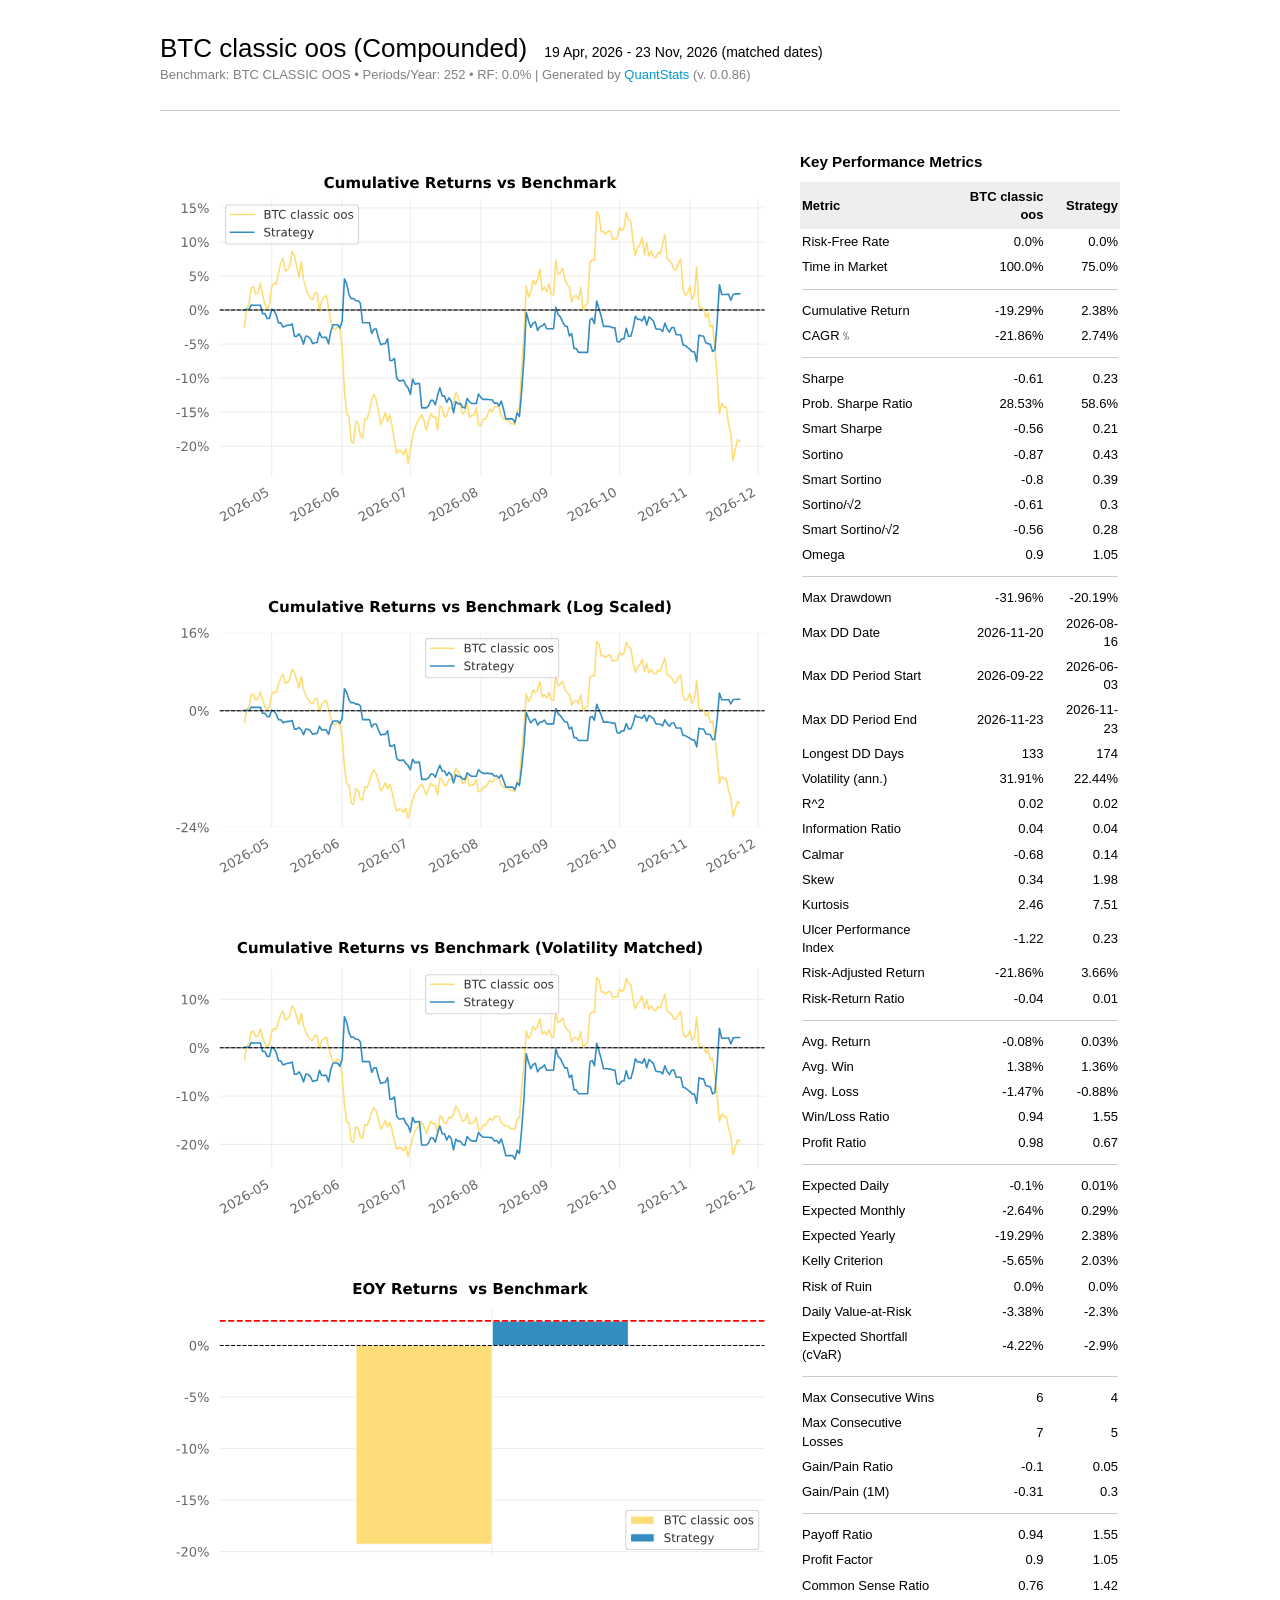
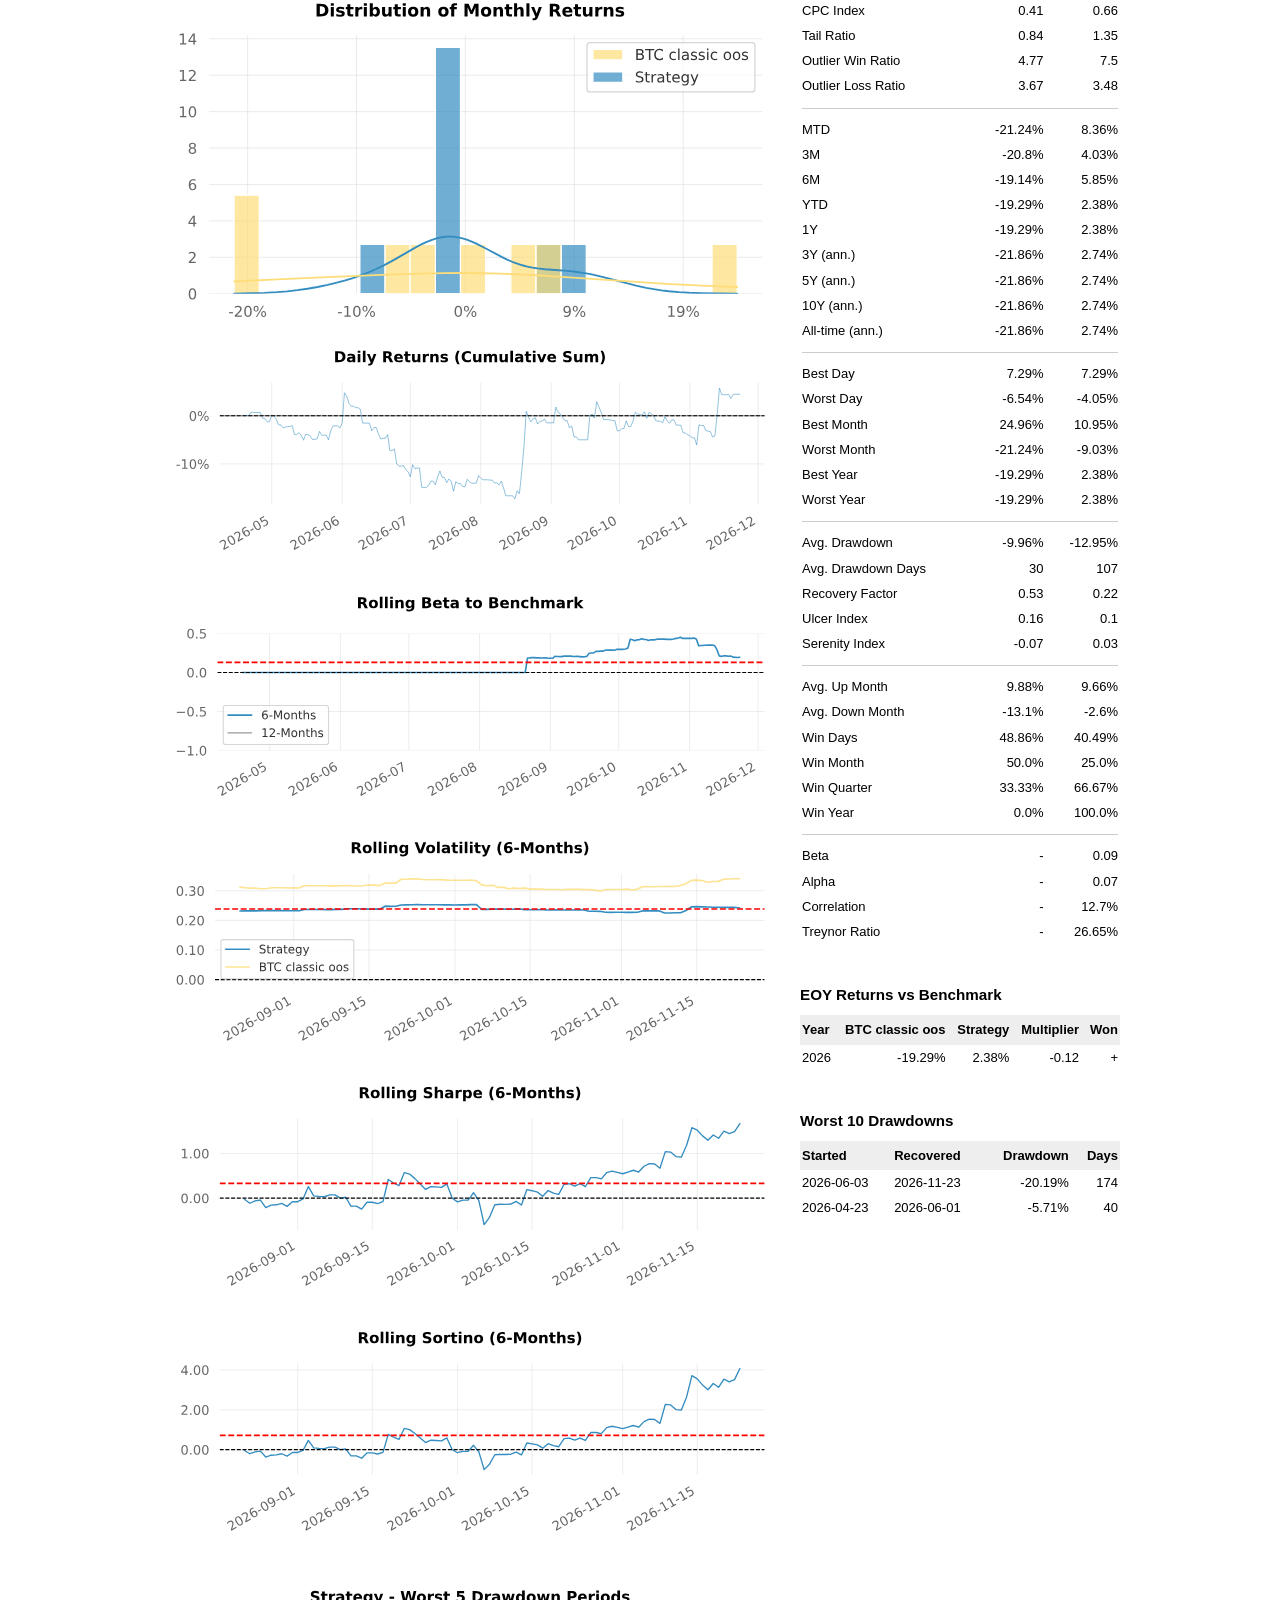
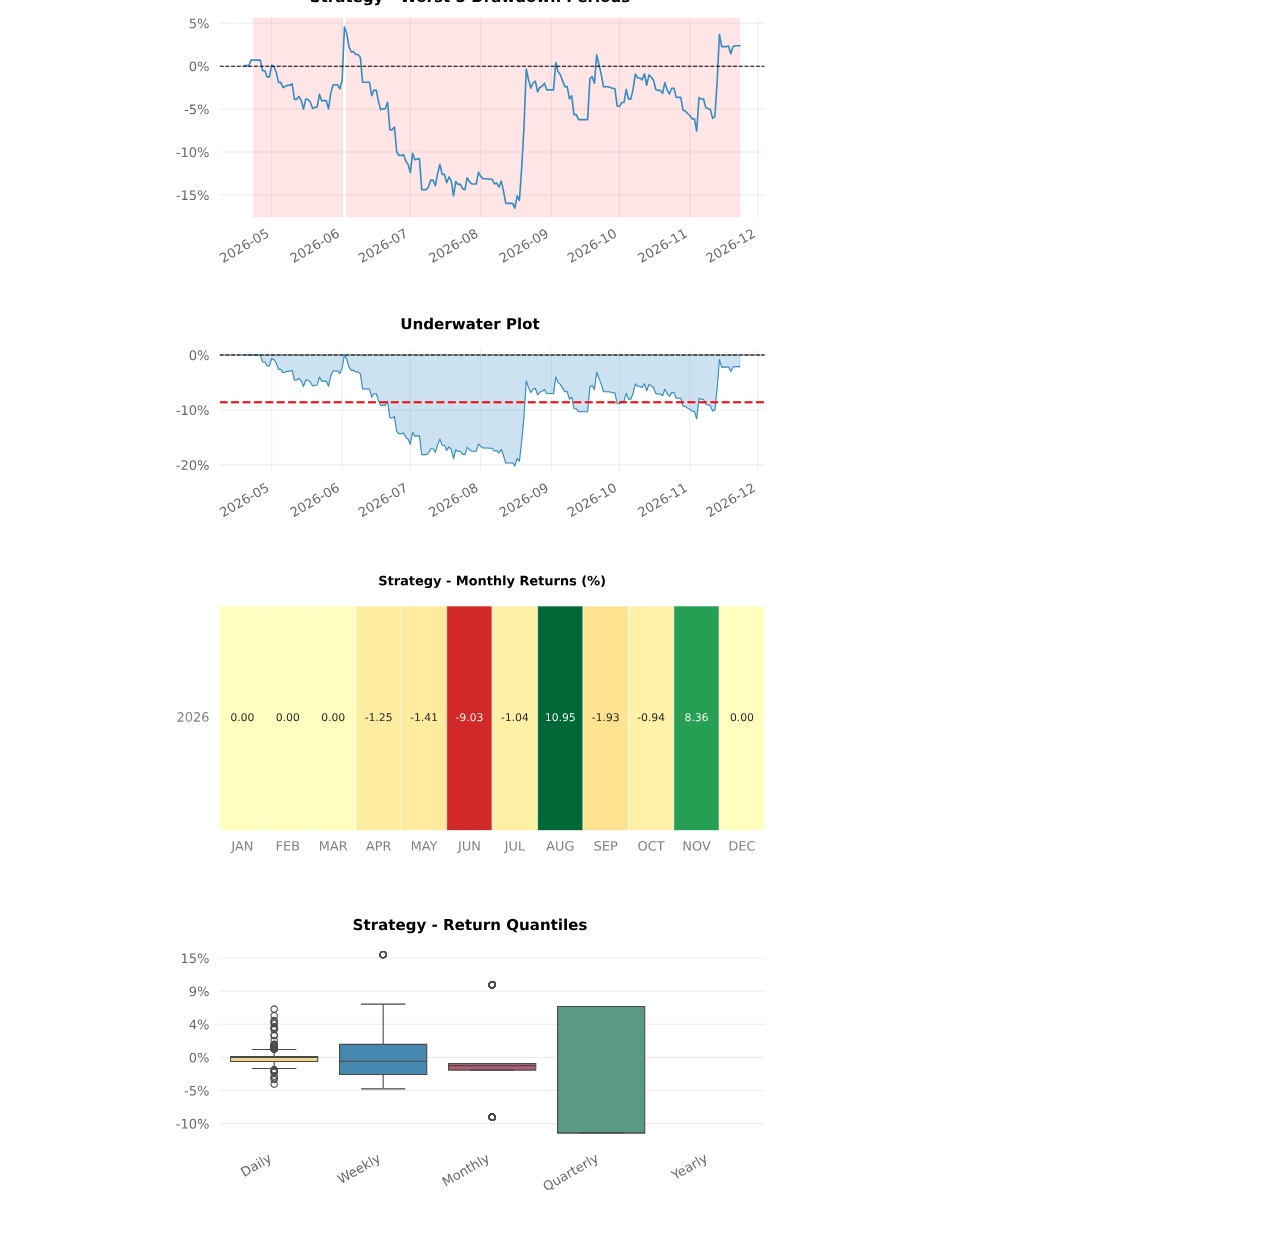
==== commit 3d0d72bd: "data: 更新回测结果与 QuantStats 报告" ====
--- a/reports/btc_classic_oos.html
+++ b/reports/btc_classic_oos.html
@@ -20,7 +20,7 @@
 
     <div class="container">
 
-        <h1>BTC classic oos (Compounded) <dt>18 Apr, 2026 - 22 Nov, 2026 (matched dates)</dt></h1>
+        <h1>BTC classic oos (Compounded) <dt>19 Apr, 2026 - 23 Nov, 2026 (matched dates)</dt></h1>
         <h4>Benchmark: BTC CLASSIC OOS &bull; Periods/Year: 252 &bull; RF: 0.0% |  Generated by <a href="http://quantstats.io" target="quantstats">QuantStats</a> (v. 0.0.86)</h4>
         <hr>
 
@@ -35,7 +35,7 @@
   <rdf:RDF xmlns:dc="http://purl.org/dc/elements/1.1/" xmlns:cc="http://creativecommons.org/ns#" xmlns:rdf="http://www.w3.org/1999/02/22-rdf-syntax-ns#">
    <cc:Work>
     <dc:type rdf:resource="http://purl.org/dc/dcmitype/StillImage"/>
-    <dc:date>2026-11-22T02:24:23.931459</dc:date>
+    <dc:date>2026-11-23T02:30:01.335520</dc:date>
     <dc:format>image/svg+xml</dc:format>
     <dc:creator>
      <cc:Agent>
@@ -69,13 +69,13 @@
    <g id="matplotlib.axis_1">
     <g id="xtick_1">
      <g id="line2d_1">
-      <path d="M 105.89789 299.845093 
-L 105.89789 42.512 
-" clip-path="url(#p7a226714ff)" style="fill: none; stroke: #dddddd; stroke-width: 0.5; stroke-linecap: round"/>
+      <path d="M 103.786514 299.845093 
+L 103.786514 42.512 
+" clip-path="url(#p0d5fdc56be)" style="fill: none; stroke: #dddddd; stroke-width: 0.5; stroke-linecap: round"/>
      </g>
      <g id="text_1">
       <!-- 2026-05 -->
-      <g style="fill: #666666" transform="translate(60.66065 342.585208) rotate(-30) scale(0.121 -0.121)">
+      <g style="fill: #666666" transform="translate(58.549274 342.585208) rotate(-30) scale(0.121 -0.121)">
        <defs>
         <path id="DejaVuSans-15" d="M 1228 531 
 L 3431 531 
@@ -197,13 +197,13 @@
     </g>
     <g id="xtick_2">
      <g id="line2d_2">
-      <path d="M 171.35055 299.845093 
-L 171.35055 42.512 
-" clip-path="url(#p7a226714ff)" style="fill: none; stroke: #dddddd; stroke-width: 0.5; stroke-linecap: round"/>
+      <path d="M 169.239174 299.845093 
+L 169.239174 42.512 
+" clip-path="url(#p0d5fdc56be)" style="fill: none; stroke: #dddddd; stroke-width: 0.5; stroke-linecap: round"/>
      </g>
      <g id="text_2">
       <!-- 2026-06 -->
-      <g style="fill: #666666" transform="translate(126.11331 342.585208) rotate(-30) scale(0.121 -0.121)">
+      <g style="fill: #666666" transform="translate(124.001934 342.585208) rotate(-30) scale(0.121 -0.121)">
        <use xlink:href="#DejaVuSans-15"/>
        <use xlink:href="#DejaVuSans-13" transform="translate(63.625 0)"/>
        <use xlink:href="#DejaVuSans-15" transform="translate(127.25 0)"/>
@@ -216,13 +216,13 @@
     </g>
     <g id="xtick_3">
      <g id="line2d_3">
-      <path d="M 234.691835 299.845093 
-L 234.691835 42.512 
-" clip-path="url(#p7a226714ff)" style="fill: none; stroke: #dddddd; stroke-width: 0.5; stroke-linecap: round"/>
+      <path d="M 232.580459 299.845093 
+L 232.580459 42.512 
+" clip-path="url(#p0d5fdc56be)" style="fill: none; stroke: #dddddd; stroke-width: 0.5; stroke-linecap: round"/>
      </g>
      <g id="text_3">
       <!-- 2026-07 -->
-      <g style="fill: #666666" transform="translate(189.454595 342.585208) rotate(-30) scale(0.121 -0.121)">
+      <g style="fill: #666666" transform="translate(187.343218 342.585208) rotate(-30) scale(0.121 -0.121)">
        <defs>
         <path id="DejaVuSans-1a" d="M 525 4666 
 L 3525 4666 
@@ -247,13 +247,13 @@
     </g>
     <g id="xtick_4">
      <g id="line2d_4">
-      <path d="M 300.144495 299.845093 
-L 300.144495 42.512 
-" clip-path="url(#p7a226714ff)" style="fill: none; stroke: #dddddd; stroke-width: 0.5; stroke-linecap: round"/>
+      <path d="M 298.033119 299.845093 
+L 298.033119 42.512 
+" clip-path="url(#p0d5fdc56be)" style="fill: none; stroke: #dddddd; stroke-width: 0.5; stroke-linecap: round"/>
      </g>
      <g id="text_4">
       <!-- 2026-08 -->
-      <g style="fill: #666666" transform="translate(254.907255 342.585208) rotate(-30) scale(0.121 -0.121)">
+      <g style="fill: #666666" transform="translate(252.795879 342.585208) rotate(-30) scale(0.121 -0.121)">
        <defs>
         <path id="DejaVuSans-1b" d="M 2034 2216 
 Q 1584 2216 1326 1975 
@@ -307,13 +307,13 @@
     </g>
     <g id="xtick_5">
      <g id="line2d_5">
-      <path d="M 365.597156 299.845093 
-L 365.597156 42.512 
-" clip-path="url(#p7a226714ff)" style="fill: none; stroke: #dddddd; stroke-width: 0.5; stroke-linecap: round"/>
+      <path d="M 363.48578 299.845093 
+L 363.48578 42.512 
+" clip-path="url(#p0d5fdc56be)" style="fill: none; stroke: #dddddd; stroke-width: 0.5; stroke-linecap: round"/>
      </g>
      <g id="text_5">
       <!-- 2026-09 -->
-      <g style="fill: #666666" transform="translate(320.359916 342.585208) rotate(-30) scale(0.121 -0.121)">
+      <g style="fill: #666666" transform="translate(318.24854 342.585208) rotate(-30) scale(0.121 -0.121)">
        <defs>
         <path id="DejaVuSans-1c" d="M 703 97 
 L 703 672 
@@ -358,13 +358,13 @@
     </g>
     <g id="xtick_6">
      <g id="line2d_6">
-      <path d="M 428.93844 299.845093 
-L 428.93844 42.512 
-" clip-path="url(#p7a226714ff)" style="fill: none; stroke: #dddddd; stroke-width: 0.5; stroke-linecap: round"/>
+      <path d="M 426.827064 299.845093 
+L 426.827064 42.512 
+" clip-path="url(#p0d5fdc56be)" style="fill: none; stroke: #dddddd; stroke-width: 0.5; stroke-linecap: round"/>
      </g>
      <g id="text_6">
       <!-- 2026-10 -->
-      <g style="fill: #666666" transform="translate(383.7012 342.585208) rotate(-30) scale(0.121 -0.121)">
+      <g style="fill: #666666" transform="translate(381.589824 342.585208) rotate(-30) scale(0.121 -0.121)">
        <defs>
         <path id="DejaVuSans-14" d="M 794 531 
 L 1825 531 
@@ -393,13 +393,13 @@
     </g>
     <g id="xtick_7">
      <g id="line2d_7">
-      <path d="M 494.391101 299.845093 
-L 494.391101 42.512 
-" clip-path="url(#p7a226714ff)" style="fill: none; stroke: #dddddd; stroke-width: 0.5; stroke-linecap: round"/>
+      <path d="M 492.279725 299.845093 
+L 492.279725 42.512 
+" clip-path="url(#p0d5fdc56be)" style="fill: none; stroke: #dddddd; stroke-width: 0.5; stroke-linecap: round"/>
      </g>
      <g id="text_7">
       <!-- 2026-11 -->
-      <g style="fill: #666666" transform="translate(449.153861 342.585208) rotate(-30) scale(0.121 -0.121)">
+      <g style="fill: #666666" transform="translate(447.042485 342.585208) rotate(-30) scale(0.121 -0.121)">
        <use xlink:href="#DejaVuSans-15"/>
        <use xlink:href="#DejaVuSans-13" transform="translate(63.625 0)"/>
        <use xlink:href="#DejaVuSans-15" transform="translate(127.25 0)"/>
@@ -412,13 +412,13 @@
     </g>
     <g id="xtick_8">
      <g id="line2d_8">
-      <path d="M 557.732385 299.845093 
-L 557.732385 42.512 
-" clip-path="url(#p7a226714ff)" style="fill: none; stroke: #dddddd; stroke-width: 0.5; stroke-linecap: round"/>
+      <path d="M 555.621009 299.845093 
+L 555.621009 42.512 
+" clip-path="url(#p0d5fdc56be)" style="fill: none; stroke: #dddddd; stroke-width: 0.5; stroke-linecap: round"/>
      </g>
      <g id="text_8">
       <!-- 2026-12 -->
-      <g style="fill: #666666" transform="translate(512.495145 342.585208) rotate(-30) scale(0.121 -0.121)">
+      <g style="fill: #666666" transform="translate(510.383769 342.585208) rotate(-30) scale(0.121 -0.121)">
        <use xlink:href="#DejaVuSans-15"/>
        <use xlink:href="#DejaVuSans-13" transform="translate(63.625 0)"/>
        <use xlink:href="#DejaVuSans-15" transform="translate(127.25 0)"/>
@@ -433,13 +433,13 @@
    <g id="matplotlib.axis_2">
     <g id="ytick_1">
      <g id="line2d_9">
-      <path d="M 55.436 295.079555 
-L 561.744 295.079555 
-" clip-path="url(#p7a226714ff)" style="fill: none; stroke: #dddddd; stroke-width: 0.5; stroke-linecap: round"/>
+      <path d="M 55.436 272.134162 
+L 561.744 272.134162 
+" clip-path="url(#p0d5fdc56be)" style="fill: none; stroke: #dddddd; stroke-width: 0.5; stroke-linecap: round"/>
      </g>
      <g id="text_9">
-      <!-- -25% -->
-      <g style="fill: #666666" transform="translate(14.676406 299.676137) scale(0.121 -0.121)">
+      <!-- -20% -->
+      <g style="fill: #666666" transform="translate(14.676406 276.730744) scale(0.121 -0.121)">
        <defs>
         <path id="DejaVuSans-8" d="M 4653 2053 
 Q 4381 2053 4226 1822 
@@ -491,36 +491,20 @@
        </defs>
        <use xlink:href="#DejaVuSans-10"/>
        <use xlink:href="#DejaVuSans-15" transform="translate(36.078125 0)"/>
-       <use xlink:href="#DejaVuSans-18" transform="translate(99.703125 0)"/>
-       <use xlink:href="#DejaVuSans-8" transform="translate(163.328125 0)"/>
-      </g>
-     </g>
-    </g>
-    <g id="ytick_2">
-     <g id="line2d_10">
-      <path d="M 55.436 262.881957 
-L 561.744 262.881957 
-" clip-path="url(#p7a226714ff)" style="fill: none; stroke: #dddddd; stroke-width: 0.5; stroke-linecap: round"/>
-     </g>
-     <g id="text_10">
-      <!-- -20% -->
-      <g style="fill: #666666" transform="translate(14.676406 267.478539) scale(0.121 -0.121)">
-       <use xlink:href="#DejaVuSans-10"/>
-       <use xlink:href="#DejaVuSans-15" transform="translate(36.078125 0)"/>
        <use xlink:href="#DejaVuSans-13" transform="translate(99.703125 0)"/>
        <use xlink:href="#DejaVuSans-8" transform="translate(163.328125 0)"/>
       </g>
      </g>
     </g>
-    <g id="ytick_3">
-     <g id="line2d_11">
-      <path d="M 55.436 230.68436 
-L 561.744 230.68436 
-" clip-path="url(#p7a226714ff)" style="fill: none; stroke: #dddddd; stroke-width: 0.5; stroke-linecap: round"/>
-     </g>
-     <g id="text_11">
+    <g id="ytick_2">
+     <g id="line2d_10">
+      <path d="M 55.436 240.514827 
+L 561.744 240.514827 
+" clip-path="url(#p0d5fdc56be)" style="fill: none; stroke: #dddddd; stroke-width: 0.5; stroke-linecap: round"/>
+     </g>
+     <g id="text_10">
       <!-- -15% -->
-      <g style="fill: #666666" transform="translate(14.676406 235.280942) scale(0.121 -0.121)">
+      <g style="fill: #666666" transform="translate(14.676406 245.111409) scale(0.121 -0.121)">
        <use xlink:href="#DejaVuSans-10"/>
        <use xlink:href="#DejaVuSans-14" transform="translate(36.078125 0)"/>
        <use xlink:href="#DejaVuSans-18" transform="translate(99.703125 0)"/>
@@ -528,15 +512,15 @@
       </g>
      </g>
     </g>
-    <g id="ytick_4">
-     <g id="line2d_12">
-      <path d="M 55.436 198.486762 
-L 561.744 198.486762 
-" clip-path="url(#p7a226714ff)" style="fill: none; stroke: #dddddd; stroke-width: 0.5; stroke-linecap: round"/>
-     </g>
-     <g id="text_12">
+    <g id="ytick_3">
+     <g id="line2d_11">
+      <path d="M 55.436 208.895492 
+L 561.744 208.895492 
+" clip-path="url(#p0d5fdc56be)" style="fill: none; stroke: #dddddd; stroke-width: 0.5; stroke-linecap: round"/>
+     </g>
+     <g id="text_11">
       <!-- -10% -->
-      <g style="fill: #666666" transform="translate(14.676406 203.083344) scale(0.121 -0.121)">
+      <g style="fill: #666666" transform="translate(14.676406 213.492074) scale(0.121 -0.121)">
        <use xlink:href="#DejaVuSans-10"/>
        <use xlink:href="#DejaVuSans-14" transform="translate(36.078125 0)"/>
        <use xlink:href="#DejaVuSans-13" transform="translate(99.703125 0)"/>
@@ -544,496 +528,510 @@
       </g>
      </g>
     </g>
-    <g id="ytick_5">
-     <g id="line2d_13">
-      <path d="M 55.436 166.289164 
-L 561.744 166.289164 
-" clip-path="url(#p7a226714ff)" style="fill: none; stroke: #dddddd; stroke-width: 0.5; stroke-linecap: round"/>
-     </g>
-     <g id="text_13">
+    <g id="ytick_4">
+     <g id="line2d_12">
+      <path d="M 55.436 177.276157 
+L 561.744 177.276157 
+" clip-path="url(#p0d5fdc56be)" style="fill: none; stroke: #dddddd; stroke-width: 0.5; stroke-linecap: round"/>
+     </g>
+     <g id="text_12">
       <!-- -5% -->
-      <g style="fill: #666666" transform="translate(22.375031 170.885746) scale(0.121 -0.121)">
+      <g style="fill: #666666" transform="translate(22.375031 181.872739) scale(0.121 -0.121)">
        <use xlink:href="#DejaVuSans-10"/>
        <use xlink:href="#DejaVuSans-18" transform="translate(36.078125 0)"/>
        <use xlink:href="#DejaVuSans-8" transform="translate(99.703125 0)"/>
       </g>
      </g>
     </g>
-    <g id="ytick_6">
-     <g id="line2d_14">
-      <path d="M 55.436 134.091566 
-L 561.744 134.091566 
-" clip-path="url(#p7a226714ff)" style="fill: none; stroke: #dddddd; stroke-width: 0.5; stroke-linecap: round"/>
-     </g>
-     <g id="text_14">
+    <g id="ytick_5">
+     <g id="line2d_13">
+      <path d="M 55.436 145.656822 
+L 561.744 145.656822 
+" clip-path="url(#p0d5fdc56be)" style="fill: none; stroke: #dddddd; stroke-width: 0.5; stroke-linecap: round"/>
+     </g>
+     <g id="text_13">
       <!-- 0% -->
-      <g style="fill: #666666" transform="translate(26.740484 138.688148) scale(0.121 -0.121)">
+      <g style="fill: #666666" transform="translate(26.740484 150.253404) scale(0.121 -0.121)">
        <use xlink:href="#DejaVuSans-13"/>
        <use xlink:href="#DejaVuSans-8" transform="translate(63.625 0)"/>
       </g>
      </g>
     </g>
-    <g id="ytick_7">
-     <g id="line2d_15">
-      <path d="M 55.436 101.893968 
-L 561.744 101.893968 
-" clip-path="url(#p7a226714ff)" style="fill: none; stroke: #dddddd; stroke-width: 0.5; stroke-linecap: round"/>
-     </g>
-     <g id="text_15">
+    <g id="ytick_6">
+     <g id="line2d_14">
+      <path d="M 55.436 114.037487 
+L 561.744 114.037487 
+" clip-path="url(#p0d5fdc56be)" style="fill: none; stroke: #dddddd; stroke-width: 0.5; stroke-linecap: round"/>
+     </g>
+     <g id="text_14">
       <!-- 5% -->
-      <g style="fill: #666666" transform="translate(26.740484 106.49055) scale(0.121 -0.121)">
+      <g style="fill: #666666" transform="translate(26.740484 118.634069) scale(0.121 -0.121)">
        <use xlink:href="#DejaVuSans-18"/>
        <use xlink:href="#DejaVuSans-8" transform="translate(63.625 0)"/>
       </g>
      </g>
     </g>
-    <g id="ytick_8">
-     <g id="line2d_16">
-      <path d="M 55.436 69.696371 
-L 561.744 69.696371 
-" clip-path="url(#p7a226714ff)" style="fill: none; stroke: #dddddd; stroke-width: 0.5; stroke-linecap: round"/>
-     </g>
-     <g id="text_16">
+    <g id="ytick_7">
+     <g id="line2d_15">
+      <path d="M 55.436 82.418152 
+L 561.744 82.418152 
+" clip-path="url(#p0d5fdc56be)" style="fill: none; stroke: #dddddd; stroke-width: 0.5; stroke-linecap: round"/>
+     </g>
+     <g id="text_15">
       <!-- 10% -->
-      <g style="fill: #666666" transform="translate(19.041859 74.292953) scale(0.121 -0.121)">
+      <g style="fill: #666666" transform="translate(19.041859 87.014734) scale(0.121 -0.121)">
        <use xlink:href="#DejaVuSans-14"/>
        <use xlink:href="#DejaVuSans-13" transform="translate(63.625 0)"/>
        <use xlink:href="#DejaVuSans-8" transform="translate(127.25 0)"/>
       </g>
      </g>
     </g>
+    <g id="ytick_8">
+     <g id="line2d_16">
+      <path d="M 55.436 50.798817 
+L 561.744 50.798817 
+" clip-path="url(#p0d5fdc56be)" style="fill: none; stroke: #dddddd; stroke-width: 0.5; stroke-linecap: round"/>
+     </g>
+     <g id="text_16">
+      <!-- 15% -->
+      <g style="fill: #666666" transform="translate(19.041859 55.395399) scale(0.121 -0.121)">
+       <use xlink:href="#DejaVuSans-14"/>
+       <use xlink:href="#DejaVuSans-18" transform="translate(63.625 0)"/>
+       <use xlink:href="#DejaVuSans-8" transform="translate(127.25 0)"/>
+      </g>
+     </g>
+    </g>
    </g>
    <g id="line2d_17">
-    <path d="M 55.436 134.091566 
-L 561.744 134.091566 
-" clip-path="url(#p7a226714ff)" style="fill: none; stroke: #808080; stroke-linecap: round"/>
+    <path d="M 55.436 145.656822 
+L 561.744 145.656822 
+" clip-path="url(#p0d5fdc56be)" style="fill: none; stroke: #808080; stroke-linecap: round"/>
    </g>
    <g id="line2d_18">
-    <path d="M 78.45 145.656822 
-L 80.561376 161.387577 
-L 82.672752 144.371144 
-L 84.784128 140.202301 
-L 86.895505 124.780009 
-L 89.006881 124.255874 
-L 91.118257 131.13484 
-L 93.229633 129.453761 
-L 95.341009 120.813465 
-L 97.452385 131.629717 
-L 99.563761 140.203973 
-L 101.675138 144.77574 
-L 103.786514 140.112856 
-L 105.89789 124.375414 
-L 108.009266 120.525065 
-L 110.120642 121.569993 
-L 112.232018 110.782998 
-L 114.343394 101.973007 
-L 116.454771 97.622765 
-L 118.566147 109.463882 
-L 120.677523 108.016031 
-L 122.788899 104.010197 
-L 124.900275 91.043066 
-L 127.011651 95.107416 
-L 131.234404 115.240241 
-L 133.34578 100.429022 
-L 135.457156 116.960609 
-L 137.568532 125.115222 
-L 139.679908 130.899104 
-L 141.791284 134.684249 
-L 143.902661 136.040147 
-L 146.014037 130.085733 
-L 148.125413 129.494722 
-L 150.236789 146.834664 
-L 152.348165 136.799182 
-L 154.459541 134.118316 
-L 156.570917 132.00004 
-L 158.682294 143.578671 
-L 160.79367 155.984884 
-L 162.905046 162.907319 
-L 165.016422 164.199685 
-L 167.127798 160.700433 
-L 169.239174 162.37984 
-L 171.35055 181.267111 
-L 173.461927 220.281355 
-L 175.573303 242.060149 
-L 177.684679 244.313013 
-L 179.796055 267.908309 
-L 181.907431 269.379566 
-L 184.018807 248.825427 
-L 186.130183 250.88268 
-L 188.24156 262.28242 
-L 190.352936 264.145734 
-L 192.464312 246.410391 
-L 194.575688 246.870159 
-L 196.687064 239.553996 
-L 198.79844 228.848924 
-L 200.909817 223.874233 
-L 203.021193 229.258535 
-L 205.132569 239.100079 
-L 207.243945 252.062194 
-L 209.355321 247.132645 
-L 211.466697 240.853049 
-L 213.578073 249.068686 
-L 215.68945 243.090866 
-L 217.800826 253.896251 
-L 219.912202 267.700995 
-L 222.023578 278.424458 
-L 224.134954 275.875671 
-L 226.24633 276.506807 
-L 228.357706 280.249319 
-L 230.469083 274.544015 
-L 232.580459 288.148134 
-L 234.691835 276.451635 
-L 236.803211 263.629122 
-L 238.914587 255.137624 
-L 241.025963 250.402849 
-L 243.137339 246.271625 
-L 245.248716 242.827544 
-L 247.360092 248.568793 
-L 249.471468 257.638763 
-L 253.69422 241.888781 
-L 255.805596 244.878945 
-L 257.916972 245.129728 
-L 260.028349 257.142213 
-L 262.139725 234.597696 
-L 264.251101 236.98013 
-L 266.362477 244.746867 
-L 268.473853 243.808104 
-L 270.585229 236.333111 
-L 272.696606 237.189116 
-L 274.807982 232.807945 
-L 276.919358 221.976645 
-L 279.030734 225.64643 
-L 281.14211 234.129569 
-L 283.253486 242.040087 
-L 285.364862 240.162561 
-L 287.476239 231.510563 
-L 289.587615 245.319487 
-L 291.698991 243.874979 
-L 293.810367 243.416047 
-L 295.921743 236.707613 
-L 298.033119 252.587166 
-L 300.144495 253.164802 
-L 302.255872 246.838393 
-L 304.367248 247.191161 
-L 308.59 237.801025 
-L 310.701376 240.552946 
-L 312.812752 235.634264 
-L 314.924128 235.279825 
-L 317.035505 235.767179 
-L 319.146881 243.477907 
-L 321.258257 246.667861 
-L 323.369633 247.542256 
-L 325.481009 247.581546 
-L 327.592385 251.23712 
-L 329.703761 250.919462 
-L 331.815138 252.41329 
-L 333.926514 238.861 
-L 336.03789 237.1841 
-L 338.149266 198.670585 
-L 340.260642 167.834361 
-L 342.372018 123.354728 
-L 344.483394 133.643501 
-L 346.594771 128.301833 
-L 348.706147 118.033958 
-L 350.817523 121.778142 
-L 352.928899 117.706269 
-L 355.040275 107.518645 
-L 357.151651 127.572055 
-L 359.263028 124.382101 
-L 361.374404 129.016563 
-L 363.48578 121.412 
-L 365.597156 131.030347 
-L 367.708532 131.828671 
-L 369.819908 99.018788 
-L 371.931284 112.464077 
-L 374.042661 111.026257 
-L 376.154037 106.781344 
-L 378.265413 117.026648 
-L 380.376789 122.492036 
-L 382.488165 123.793598 
-L 384.599541 138.213596 
-L 386.710917 132.824278 
-L 388.822294 132.303486 
-L 390.93367 136.094483 
-L 393.045046 124.684712 
-L 395.156422 145.977824 
-L 397.267798 141.322464 
-L 399.379174 139.466673 
-L 401.49055 101.962139 
-L 403.601927 98.99789 
-L 405.713303 99.724323 
-L 407.824679 54.208959 
-L 409.936055 57.73329 
-L 412.047431 72.791947 
-L 414.158807 72.764361 
-L 416.270183 75.351601 
-L 418.38156 72.557883 
-L 420.492936 72.166663 
-L 422.604312 80.358057 
-L 424.715688 78.970394 
-L 426.827064 79.364122 
-L 428.93844 68.849645 
-L 431.049817 71.839809 
-L 433.161193 69.834385 
-L 435.272569 55.080846 
-L 437.383945 61.515927 
-L 439.495321 63.212053 
-L 441.606697 81.83851 
-L 443.718073 94.954439 
-L 445.82945 87.665861 
-L 447.940826 84.709971 
-L 450.052202 78.226405 
-L 452.163578 94.176177 
-L 454.274954 83.069853 
-L 456.38633 95.568856 
-L 458.497706 90.9578 
-L 460.609083 96.03364 
-L 462.720459 97.141263 
-L 464.831835 91.990189 
-L 466.943211 93.32686 
-L 471.165963 75.435195 
-L 473.277339 97.746485 
-L 475.388716 99.67751 
-L 477.500092 102.1845 
-L 479.611468 108.294399 
-L 481.722844 108.245915 
-L 483.83422 101.922014 
-L 485.945596 98.340003 
-L 488.056972 126.285541 
-L 490.168349 131.970782 
-L 492.279725 130.013006 
-L 494.391101 123.428291 
-L 496.502477 136.077764 
-L 498.613853 130.695134 
-L 500.725229 105.393681 
-L 502.836606 142.313891 
-L 504.947982 144.263307 
-L 507.059358 144.149619 
-L 509.170734 152.607679 
-L 511.28211 148.412087 
-L 513.393486 161.374202 
-L 515.504862 159.614544 
-L 517.616239 180.943602 
-L 519.727615 207.206388 
-L 521.838991 241.997454 
-L 523.950367 232.081511 
-L 526.061743 235.966133 
-L 528.173119 235.388497 
-L 530.284495 251.106713 
-L 532.395872 260.185042 
-L 534.507248 285.510737 
-L 536.618624 274.946939 
-L 538.73 275.782045 
-L 538.73 275.782045 
-" clip-path="url(#p7a226714ff)" style="fill: none; stroke: #fedd78; stroke-width: 1.5; stroke-linecap: round"/>
+    <path d="M 78.45 161.387577 
+L 80.561376 144.371144 
+L 82.672752 140.202301 
+L 84.784128 124.780009 
+L 86.895505 124.255874 
+L 89.006881 131.13484 
+L 91.118257 129.453761 
+L 93.229633 120.813465 
+L 95.341009 131.629717 
+L 97.452385 140.203973 
+L 99.563761 144.77574 
+L 101.675138 140.112856 
+L 103.786514 124.375414 
+L 105.89789 120.525065 
+L 108.009266 121.569993 
+L 110.120642 110.782998 
+L 112.232018 101.973007 
+L 114.343394 97.622765 
+L 116.454771 109.463882 
+L 118.566147 108.016031 
+L 120.677523 104.010197 
+L 122.788899 91.043066 
+L 124.900275 95.107416 
+L 129.123028 115.240241 
+L 131.234404 100.429022 
+L 133.34578 116.960609 
+L 135.457156 125.115222 
+L 137.568532 130.899104 
+L 139.679908 134.684249 
+L 141.791284 136.040147 
+L 143.902661 130.085733 
+L 146.014037 129.494722 
+L 148.125413 146.834664 
+L 150.236789 136.799182 
+L 152.348165 134.118316 
+L 154.459541 132.00004 
+L 156.570917 143.578671 
+L 158.682294 155.984884 
+L 160.79367 162.907319 
+L 162.905046 164.199685 
+L 165.016422 160.700433 
+L 167.127798 162.37984 
+L 169.239174 181.267111 
+L 171.35055 220.281355 
+L 173.461927 242.060149 
+L 175.573303 244.313013 
+L 177.684679 267.908309 
+L 179.796055 269.379566 
+L 181.907431 248.825427 
+L 184.018807 250.88268 
+L 186.130183 262.28242 
+L 188.24156 264.145734 
+L 190.352936 246.410391 
+L 192.464312 246.870159 
+L 194.575688 239.553996 
+L 196.687064 228.848924 
+L 198.79844 223.874233 
+L 200.909817 229.258535 
+L 203.021193 239.100079 
+L 205.132569 252.062194 
+L 207.243945 247.132645 
+L 209.355321 240.853049 
+L 211.466697 249.068686 
+L 213.578073 243.090866 
+L 215.68945 253.896251 
+L 217.800826 267.700995 
+L 219.912202 278.424458 
+L 222.023578 275.875671 
+L 224.134954 276.506807 
+L 226.24633 280.249319 
+L 228.357706 274.544015 
+L 230.469083 288.148134 
+L 232.580459 276.451635 
+L 234.691835 263.629122 
+L 236.803211 255.137624 
+L 238.914587 250.402849 
+L 241.025963 246.271625 
+L 243.137339 242.827544 
+L 245.248716 248.568793 
+L 247.360092 257.638763 
+L 251.582844 241.888781 
+L 253.69422 244.878945 
+L 255.805596 245.129728 
+L 257.916972 257.142213 
+L 260.028349 234.597696 
+L 262.139725 236.98013 
+L 264.251101 244.746867 
+L 266.362477 243.808104 
+L 268.473853 236.333111 
+L 270.585229 237.189116 
+L 272.696606 232.807945 
+L 274.807982 221.976645 
+L 276.919358 225.64643 
+L 279.030734 234.129569 
+L 281.14211 242.040087 
+L 283.253486 240.162561 
+L 285.364862 231.510563 
+L 287.476239 245.319487 
+L 289.587615 243.874979 
+L 291.698991 243.416047 
+L 293.810367 236.707613 
+L 295.921743 252.587166 
+L 298.033119 253.164802 
+L 300.144495 246.838393 
+L 302.255872 247.191161 
+L 306.478624 237.801025 
+L 308.59 240.552946 
+L 310.701376 235.634264 
+L 312.812752 235.279825 
+L 314.924128 235.767179 
+L 317.035505 243.477907 
+L 319.146881 246.667861 
+L 321.258257 247.542256 
+L 323.369633 247.581546 
+L 325.481009 251.23712 
+L 327.592385 250.919462 
+L 329.703761 252.41329 
+L 331.815138 238.861 
+L 333.926514 237.1841 
+L 336.03789 198.670585 
+L 338.149266 167.834361 
+L 340.260642 123.354728 
+L 342.372018 133.643501 
+L 344.483394 128.301833 
+L 346.594771 118.033958 
+L 348.706147 121.778142 
+L 350.817523 117.706269 
+L 352.928899 107.518645 
+L 355.040275 127.572055 
+L 357.151651 124.382101 
+L 359.263028 129.016563 
+L 361.374404 121.412 
+L 363.48578 131.030347 
+L 365.597156 131.828671 
+L 367.708532 99.018788 
+L 369.819908 112.464077 
+L 371.931284 111.026257 
+L 374.042661 106.781344 
+L 376.154037 117.026648 
+L 378.265413 122.492036 
+L 380.376789 123.793598 
+L 382.488165 138.213596 
+L 384.599541 132.824278 
+L 386.710917 132.303486 
+L 388.822294 136.094483 
+L 390.93367 124.684712 
+L 393.045046 145.977824 
+L 395.156422 141.322464 
+L 397.267798 139.466673 
+L 399.379174 101.962139 
+L 401.49055 98.99789 
+L 403.601927 99.724323 
+L 405.713303 54.208959 
+L 407.824679 57.73329 
+L 409.936055 72.791947 
+L 412.047431 72.764361 
+L 414.158807 75.351601 
+L 416.270183 72.557883 
+L 418.38156 72.166663 
+L 420.492936 80.358057 
+L 422.604312 78.970394 
+L 424.715688 79.364122 
+L 426.827064 68.849645 
+L 428.93844 71.839809 
+L 431.049817 69.834385 
+L 433.161193 55.080846 
+L 435.272569 61.515927 
+L 437.383945 63.212053 
+L 439.495321 81.83851 
+L 441.606697 94.954439 
+L 443.718073 87.665861 
+L 445.82945 84.709971 
+L 447.940826 78.226405 
+L 450.052202 94.176177 
+L 452.163578 83.069853 
+L 454.274954 95.568856 
+L 456.38633 90.9578 
+L 458.497706 96.03364 
+L 460.609083 97.141263 
+L 462.720459 91.990189 
+L 464.831835 93.32686 
+L 469.054587 75.435195 
+L 471.165963 97.746485 
+L 473.277339 99.67751 
+L 475.388716 102.1845 
+L 477.500092 108.294399 
+L 479.611468 108.245915 
+L 481.722844 101.922014 
+L 483.83422 98.340003 
+L 485.945596 126.285541 
+L 488.056972 131.970782 
+L 490.168349 130.013006 
+L 492.279725 123.428291 
+L 494.391101 136.077764 
+L 496.502477 130.695134 
+L 498.613853 105.393681 
+L 500.725229 142.313891 
+L 502.836606 144.263307 
+L 504.947982 144.149619 
+L 507.059358 152.607679 
+L 509.170734 148.412087 
+L 511.28211 161.374202 
+L 513.393486 159.614544 
+L 515.504862 180.943602 
+L 517.616239 207.206388 
+L 519.727615 241.997454 
+L 521.838991 232.081511 
+L 523.950367 235.966133 
+L 526.061743 235.388497 
+L 528.173119 251.106713 
+L 530.284495 260.185042 
+L 532.395872 285.510737 
+L 534.507248 274.946939 
+L 536.618624 266.112706 
+L 538.73 267.675081 
+L 538.73 267.675081 
+" clip-path="url(#p0d5fdc56be)" style="fill: none; stroke: #fedd78; stroke-width: 1.5; stroke-linecap: round"/>
    </g>
    <g id="line2d_19">
-    <path d="M 78.45 129.869975 
-L 80.561376 129.43786 
-L 84.784128 129.43786 
-L 86.895505 125.025664 
-L 89.006881 125.351338 
-L 95.341009 125.351338 
-L 97.452385 133.31433 
-L 99.563761 133.31433 
-L 101.675138 137.975883 
-L 103.786514 137.975883 
-L 105.89789 129.100474 
-L 108.009266 130.461343 
-L 110.120642 134.537547 
-L 112.232018 142.094205 
-L 114.343394 142.094205 
-L 116.454771 146.078941 
-L 118.566147 145.099839 
-L 120.677523 144.395432 
-L 122.788899 144.306539 
-L 124.900275 143.143353 
-L 127.011651 154.904215 
-L 129.123028 154.904215 
-L 131.234404 152.619342 
-L 133.34578 155.965621 
-L 135.457156 162.331201 
-L 137.568532 154.663937 
-L 139.679908 155.045597 
-L 141.791284 157.177191 
-L 143.902661 161.816249 
-L 146.014037 160.983426 
-L 148.125413 160.738161 
-L 150.236789 151.124741 
-L 152.348165 156.041809 
-L 154.459541 155.90463 
-L 156.570917 155.90463 
-L 158.682294 162.069303 
-L 160.79367 150.025255 
-L 162.905046 143.940449 
-L 167.127798 143.940449 
-L 169.239174 147.015954 
-L 171.35055 140.307999 
-L 173.461927 100.175814 
-L 175.573303 105.086075 
-L 177.684679 115.139442 
-L 179.796055 119.152174 
-L 181.907431 118.898728 
-L 184.018807 121.031268 
-L 186.130183 121.031268 
-L 188.24156 123.330294 
-L 190.352936 141.981056 
-L 196.687064 141.981056 
-L 198.79844 152.155123 
-L 200.909817 147.975573 
-L 203.021193 147.975573 
-L 205.132569 156.695931 
-L 207.243945 162.870873 
-L 209.355321 161.98015 
-L 211.466697 161.98015 
-L 213.578073 157.090285 
-L 215.68945 177.945593 
-L 217.800826 177.945593 
-L 219.912202 175.799334 
-L 222.023578 194.506147 
-L 224.134954 197.31233 
-L 226.24633 197.31233 
-L 228.357706 196.525526 
-L 230.469083 201.436949 
-L 232.580459 203.991901 
-L 234.691835 210.156235 
-L 236.803211 195.638971 
-L 238.914587 200.510917 
-L 241.025963 199.959165 
-L 243.137339 199.643337 
-L 245.248716 223.076006 
-L 249.471468 223.076006 
-L 251.582844 220.96803 
-L 253.69422 215.883602 
-L 255.805596 215.883602 
-L 257.916972 220.120927 
-L 260.028349 211.012716 
-L 262.139725 203.969955 
-L 264.251101 211.587739 
-L 266.362477 211.587739 
-L 268.473853 217.782153 
-L 270.585229 213.500667 
-L 272.696606 216.461336 
-L 274.807982 227.85597 
-L 276.919358 216.926298 
-L 279.030734 219.182269 
-L 281.14211 218.899818 
-L 283.253486 222.469974 
-L 285.364862 223.112583 
-L 287.476239 214.186329 
-L 289.587615 217.056306 
-L 291.698991 218.813944 
-L 295.921743 218.813944 
-L 298.033119 209.946075 
-L 300.144495 213.069641 
-L 302.255872 214.898343 
-L 306.478624 214.898343 
-L 308.59 215.248571 
-L 310.701376 215.25144 
-L 312.812752 218.728118 
-L 314.924128 218.10744 
-L 317.035505 221.123358 
-L 319.146881 216.579235 
-L 321.258257 224.209498 
-L 323.369633 233.47091 
-L 329.703761 233.47091 
-L 331.815138 237.068415 
-L 333.926514 227.765638 
-L 336.03789 231.240734 
-L 338.149266 206.343769 
-L 340.260642 175.915937 
-L 342.372018 132.025391 
-L 344.483394 140.144477 
-L 346.594771 146.402303 
-L 348.706147 142.424636 
-L 350.817523 141.097746 
-L 352.928899 149.307183 
-L 355.040275 145.743812 
-L 357.151651 145.049626 
-L 359.263028 142.685602 
-L 361.374404 147.727514 
-L 367.708532 147.727514 
-L 369.819908 127.104426 
-L 371.931284 134.161594 
-L 374.042661 136.392743 
-L 376.154037 141.004152 
-L 378.265413 145.288098 
-L 380.376789 145.288098 
-L 382.488165 154.614658 
-L 384.599541 152.265726 
-L 386.710917 166.440847 
-L 388.822294 166.440847 
-L 390.93367 170.20283 
-L 399.379174 170.20283 
-L 401.49055 139.402327 
-L 403.601927 137.683004 
-L 405.713303 142.790541 
-L 407.824679 121.332962 
-L 412.047431 136.088399 
-L 414.158807 145.457087 
-L 418.38156 145.457087 
-L 420.492936 145.859472 
-L 422.604312 146.744498 
-L 424.715688 146.744498 
-L 426.827064 159.874285 
-L 428.93844 160.343397 
-L 431.049817 157.31705 
-L 433.161193 157.31705 
-L 435.272569 147.278709 
-L 437.383945 154.773001 
-L 439.495321 154.773001 
-L 441.606697 147.356775 
-L 443.718073 135.766324 
-L 445.82945 138.759153 
-L 447.940826 138.759153 
-L 450.052202 140.208538 
-L 452.163578 135.618908 
-L 454.274954 144.252435 
-L 456.38633 136.44149 
-L 458.497706 138.225557 
-L 460.609083 140.556663 
-L 462.720459 147.453913 
-L 464.831835 148.180607 
-L 466.943211 148.180607 
-L 469.054587 150.364399 
-L 471.165963 142.305914 
-L 473.277339 147.760067 
-L 475.388716 150.872874 
-L 477.500092 146.49315 
-L 479.611468 146.49315 
-L 481.722844 153.354619 
-L 485.945596 153.354619 
-L 488.056972 163.031265 
-L 490.168349 163.644137 
-L 492.279725 165.592146 
-L 494.391101 167.039858 
-L 496.502477 169.554101 
-L 498.613853 169.554101 
-L 500.725229 178.777789 
-L 502.836606 153.560198 
-L 504.947982 154.560443 
-L 507.059358 154.560443 
-L 509.170734 160.960125 
-L 511.28211 161.793539 
-L 513.393486 162.481631 
-L 515.504862 169.223593 
-L 517.616239 167.90895 
-L 519.727615 141.163946 
-L 521.838991 105.74212 
-L 523.950367 115.022076 
-L 528.173119 115.022076 
-L 530.284495 114.62237 
-L 532.395872 120.447866 
-L 534.507248 114.947328 
-L 536.618624 114.378159 
-L 538.73 114.378159 
-L 538.73 114.378159 
-" clip-path="url(#p7a226714ff)" style="fill: none; stroke: #348dc1; stroke-width: 1.5; stroke-linecap: round"/>
+    <path d="M 78.45 145.235232 
+L 82.672752 145.235232 
+L 84.784128 140.930499 
+L 86.895505 141.24824 
+L 93.229633 141.24824 
+L 95.341009 149.017286 
+L 97.452385 149.017286 
+L 99.563761 153.565304 
+L 101.675138 153.565304 
+L 103.786514 144.906063 
+L 105.89789 146.233786 
+L 108.009266 150.210711 
+L 110.120642 157.58332 
+L 112.232018 157.58332 
+L 114.343394 161.471004 
+L 116.454771 160.515749 
+L 118.566147 159.828499 
+L 120.677523 159.741771 
+L 122.788899 158.606915 
+L 124.900275 170.081331 
+L 127.011651 170.081331 
+L 129.123028 167.852108 
+L 131.234404 171.116885 
+L 133.34578 177.327426 
+L 135.457156 169.846905 
+L 137.568532 170.219269 
+L 139.679908 172.298947 
+L 141.791284 176.825016 
+L 143.902661 176.012477 
+L 146.014037 175.773186 
+L 148.125413 166.393909 
+L 150.236789 171.191218 
+L 152.348165 171.05738 
+L 154.459541 171.05738 
+L 156.570917 177.071907 
+L 158.682294 165.321203 
+L 160.79367 159.384597 
+L 165.016422 159.384597 
+L 167.127798 162.385195 
+L 169.239174 155.840619 
+L 171.35055 116.685889 
+L 173.461927 121.476557 
+L 175.573303 131.285065 
+L 177.684679 135.200063 
+L 179.796055 134.95279 
+L 181.907431 137.03339 
+L 184.018807 137.03339 
+L 186.130183 139.276421 
+L 188.24156 157.472927 
+L 194.575688 157.472927 
+L 196.687064 167.399195 
+L 198.79844 163.321443 
+L 200.909817 163.321443 
+L 203.021193 171.829408 
+L 205.132569 177.853954 
+L 207.243945 176.984925 
+L 209.355321 176.984925 
+L 211.466697 172.214157 
+L 213.578073 192.561516 
+L 215.68945 192.561516 
+L 217.800826 190.467531 
+L 219.912202 208.718723 
+L 222.023578 211.456558 
+L 224.134954 211.456558 
+L 226.24633 210.688918 
+L 228.357706 215.480718 
+L 230.469083 217.973442 
+L 232.580459 223.987638 
+L 234.691835 209.823955 
+L 236.803211 214.577241 
+L 238.914587 214.038928 
+L 241.025963 213.730791 
+L 243.137339 236.592737 
+L 247.360092 236.592737 
+L 249.471468 234.536103 
+L 251.582844 229.57551 
+L 253.69422 229.57551 
+L 255.805596 233.709631 
+L 257.916972 224.823259 
+L 260.028349 217.952031 
+L 262.139725 225.384277 
+L 264.251101 225.384277 
+L 266.362477 231.427821 
+L 268.473853 227.250614 
+L 270.585229 230.139173 
+L 272.696606 241.256281 
+L 274.807982 230.592811 
+L 276.919358 232.793835 
+L 279.030734 232.518263 
+L 281.14211 236.001465 
+L 283.253486 236.628422 
+L 285.364862 227.919576 
+L 287.476239 230.719652 
+L 289.587615 232.434481 
+L 293.810367 232.434481 
+L 295.921743 223.782597 
+L 298.033119 226.830086 
+L 300.144495 228.614248 
+L 304.367248 228.614248 
+L 306.478624 228.955946 
+L 308.59 228.958745 
+L 310.701376 232.350746 
+L 312.812752 231.745184 
+L 314.924128 234.687647 
+L 317.035505 230.254201 
+L 319.146881 237.698621 
+L 321.258257 246.734464 
+L 327.592385 246.734464 
+L 329.703761 250.244348 
+L 331.815138 241.168149 
+L 333.926514 244.558605 
+L 336.03789 220.268028 
+L 338.149266 190.581294 
+L 340.260642 147.759741 
+L 342.372018 155.68108 
+L 344.483394 161.78649 
+L 346.594771 157.905703 
+L 348.706147 156.611131 
+L 350.817523 164.62062 
+L 352.928899 161.144038 
+L 355.040275 160.46676 
+L 357.151651 158.160313 
+L 359.263028 163.079424 
+L 365.597156 163.079424 
+L 367.708532 142.958631 
+L 369.819908 149.843915 
+L 371.931284 152.020722 
+L 374.042661 156.519816 
+L 376.154037 160.699423 
+L 378.265413 160.699423 
+L 380.376789 169.798826 
+L 382.488165 167.507105 
+L 384.599541 181.336978 
+L 386.710917 181.336978 
+L 388.822294 185.007334 
+L 397.267798 185.007334 
+L 399.379174 154.957005 
+L 401.49055 153.279558 
+L 403.601927 158.262696 
+L 405.713303 137.327736 
+L 409.936055 151.723791 
+L 412.047431 160.864296 
+L 416.270183 160.864296 
+L 418.38156 161.25688 
+L 420.492936 162.120351 
+L 422.604312 162.120351 
+L 424.715688 174.93035 
+L 426.827064 175.388036 
+L 428.93844 172.435399 
+L 431.049817 172.435399 
+L 433.161193 162.641551 
+L 435.272569 169.953313 
+L 437.383945 169.953313 
+L 439.495321 162.717715 
+L 441.606697 151.40956 
+L 443.718073 154.329497 
+L 445.82945 154.329497 
+L 447.940826 155.743581 
+L 450.052202 151.265735 
+L 452.163578 159.688985 
+L 454.274954 152.068282 
+L 456.38633 153.808896 
+L 458.497706 156.083226 
+L 460.609083 162.812488 
+L 462.720459 163.521482 
+L 464.831835 163.521482 
+L 466.943211 165.652086 
+L 469.054587 157.789873 
+L 471.165963 163.111185 
+L 473.277339 166.153447 
+L 475.388716 161.942002 
+L 477.500092 161.942002 
+L 479.611468 168.635627 
+L 483.83422 168.635627 
+L 485.945596 178.075566 
+L 488.056972 178.673446 
+L 490.168349 180.573803 
+L 492.279725 181.986102 
+L 494.391101 184.438842 
+L 496.502477 184.438842 
+L 498.613853 193.436902 
+L 500.725229 168.836179 
+L 502.836606 169.811955 
+L 504.947982 169.811955 
+L 507.059358 176.05509 
+L 509.170734 176.868117 
+L 511.28211 177.539377 
+L 513.393486 184.116419 
+L 515.504862 182.833934 
+L 517.616239 156.743161 
+L 519.727615 122.187815 
+L 521.838991 131.240768 
+L 526.061743 131.240768 
+L 528.173119 130.850839 
+L 530.284495 136.533833 
+L 532.395872 131.167848 
+L 534.507248 130.612602 
+L 538.73 130.612602 
+L 538.73 130.612602 
+" clip-path="url(#p0d5fdc56be)" style="fill: none; stroke: #348dc1; stroke-width: 1.5; stroke-linecap: round"/>
    </g>
    <g id="line2d_20">
-    <path d="M 55.436 134.091566 
-L 561.744 134.091566 
-" clip-path="url(#p7a226714ff)" style="fill: none; stroke-dasharray: 3.7,1.6; stroke-dashoffset: 0; stroke: #000000"/>
+    <path d="M 55.436 145.656822 
+L 561.744 145.656822 
+" clip-path="url(#p0d5fdc56be)" style="fill: none; stroke-dasharray: 3.7,1.6; stroke-dashoffset: 0; stroke: #000000"/>
    </g>
    <g id="legend_1">
     <g id="patch_3">
@@ -1849,7 +1847,7 @@
   </g>
  </g>
  <defs>
-  <clipPath id="p7a226714ff">
+  <clipPath id="p0d5fdc56be">
    <rect x="55.436" y="42.512" width="506.308" height="257.333093"/>
   </clipPath>
  </defs>
@@ -1865,7 +1863,7 @@
   <rdf:RDF xmlns:dc="http://purl.org/dc/elements/1.1/" xmlns:cc="http://creativecommons.org/ns#" xmlns:rdf="http://www.w3.org/1999/02/22-rdf-syntax-ns#">
    <cc:Work>
     <dc:type rdf:resource="http://purl.org/dc/dcmitype/StillImage"/>
-    <dc:date>2026-11-22T02:24:24.008574</dc:date>
+    <dc:date>2026-11-23T02:30:01.450298</dc:date>
     <dc:format>image/svg+xml</dc:format>
     <dc:creator>
      <cc:Agent>
@@ -1899,13 +1897,13 @@
    <g id="matplotlib.axis_1">
     <g id="xtick_1">
      <g id="line2d_1">
-      <path d="M 105.89789 227.845093 
-L 105.89789 47.108582 
-" clip-path="url(#pa2edee1617)" style="fill: none; stroke: #dddddd; stroke-width: 0.5; stroke-linecap: round"/>
+      <path d="M 103.786514 227.845093 
+L 103.786514 47.108582 
+" clip-path="url(#pc3170830c1)" style="fill: none; stroke: #dddddd; stroke-width: 0.5; stroke-linecap: round"/>
      </g>
      <g id="text_1">
       <!-- 2026-05 -->
-      <g style="fill: #666666" transform="translate(60.66065 270.585208) rotate(-30) scale(0.121 -0.121)">
+      <g style="fill: #666666" transform="translate(58.549274 270.585208) rotate(-30) scale(0.121 -0.121)">
        <defs>
         <path id="DejaVuSans-15" d="M 1228 531 
 L 3431 531 
@@ -2027,13 +2025,13 @@
     </g>
     <g id="xtick_2">
      <g id="line2d_2">
-      <path d="M 171.35055 227.845093 
-L 171.35055 47.108582 
-" clip-path="url(#pa2edee1617)" style="fill: none; stroke: #dddddd; stroke-width: 0.5; stroke-linecap: round"/>
+      <path d="M 169.239174 227.845093 
+L 169.239174 47.108582 
+" clip-path="url(#pc3170830c1)" style="fill: none; stroke: #dddddd; stroke-width: 0.5; stroke-linecap: round"/>
      </g>
      <g id="text_2">
       <!-- 2026-06 -->
-      <g style="fill: #666666" transform="translate(126.11331 270.585208) rotate(-30) scale(0.121 -0.121)">
+      <g style="fill: #666666" transform="translate(124.001934 270.585208) rotate(-30) scale(0.121 -0.121)">
        <use xlink:href="#DejaVuSans-15"/>
        <use xlink:href="#DejaVuSans-13" transform="translate(63.625 0)"/>
        <use xlink:href="#DejaVuSans-15" transform="translate(127.25 0)"/>
@@ -2046,13 +2044,13 @@
     </g>
     <g id="xtick_3">
      <g id="line2d_3">
-      <path d="M 234.691835 227.845093 
-L 234.691835 47.108582 
-" clip-path="url(#pa2edee1617)" style="fill: none; stroke: #dddddd; stroke-width: 0.5; stroke-linecap: round"/>
+      <path d="M 232.580459 227.845093 
+L 232.580459 47.108582 
+" clip-path="url(#pc3170830c1)" style="fill: none; stroke: #dddddd; stroke-width: 0.5; stroke-linecap: round"/>
      </g>
      <g id="text_3">
       <!-- 2026-07 -->
-      <g style="fill: #666666" transform="translate(189.454595 270.585208) rotate(-30) scale(0.121 -0.121)">
+      <g style="fill: #666666" transform="translate(187.343218 270.585208) rotate(-30) scale(0.121 -0.121)">
        <defs>
         <path id="DejaVuSans-1a" d="M 525 4666 
 L 3525 4666 
@@ -2077,13 +2075,13 @@
     </g>
     <g id="xtick_4">
      <g id="line2d_4">
-      <path d="M 300.144495 227.845093 
-L 300.144495 47.108582 
-" clip-path="url(#pa2edee1617)" style="fill: none; stroke: #dddddd; stroke-width: 0.5; stroke-linecap: round"/>
+      <path d="M 298.033119 227.845093 
+L 298.033119 47.108582 
+" clip-path="url(#pc3170830c1)" style="fill: none; stroke: #dddddd; stroke-width: 0.5; stroke-linecap: round"/>
      </g>
      <g id="text_4">
       <!-- 2026-08 -->
-      <g style="fill: #666666" transform="translate(254.907255 270.585208) rotate(-30) scale(0.121 -0.121)">
+      <g style="fill: #666666" transform="translate(252.795879 270.585208) rotate(-30) scale(0.121 -0.121)">
        <defs>
         <path id="DejaVuSans-1b" d="M 2034 2216 
 Q 1584 2216 1326 1975 
@@ -2137,13 +2135,13 @@
     </g>
     <g id="xtick_5">
      <g id="line2d_5">
-      <path d="M 365.597156 227.845093 
-L 365.597156 47.108582 
-" clip-path="url(#pa2edee1617)" style="fill: none; stroke: #dddddd; stroke-width: 0.5; stroke-linecap: round"/>
+      <path d="M 363.48578 227.845093 
+L 363.48578 47.108582 
+" clip-path="url(#pc3170830c1)" style="fill: none; stroke: #dddddd; stroke-width: 0.5; stroke-linecap: round"/>
      </g>
      <g id="text_5">
       <!-- 2026-09 -->
-      <g style="fill: #666666" transform="translate(320.359916 270.585208) rotate(-30) scale(0.121 -0.121)">
+      <g style="fill: #666666" transform="translate(318.24854 270.585208) rotate(-30) scale(0.121 -0.121)">
        <defs>
         <path id="DejaVuSans-1c" d="M 703 97 
 L 703 672 
@@ -2188,13 +2186,13 @@
     </g>
     <g id="xtick_6">
      <g id="line2d_6">
-      <path d="M 428.93844 227.845093 
-L 428.93844 47.108582 
-" clip-path="url(#pa2edee1617)" style="fill: none; stroke: #dddddd; stroke-width: 0.5; stroke-linecap: round"/>
+      <path d="M 426.827064 227.845093 
+L 426.827064 47.108582 
+" clip-path="url(#pc3170830c1)" style="fill: none; stroke: #dddddd; stroke-width: 0.5; stroke-linecap: round"/>
      </g>
      <g id="text_6">
       <!-- 2026-10 -->
-      <g style="fill: #666666" transform="translate(383.7012 270.585208) rotate(-30) scale(0.121 -0.121)">
+      <g style="fill: #666666" transform="translate(381.589824 270.585208) rotate(-30) scale(0.121 -0.121)">
        <defs>
         <path id="DejaVuSans-14" d="M 794 531 
 L 1825 531 
@@ -2223,13 +2221,13 @@
     </g>
     <g id="xtick_7">
      <g id="line2d_7">
-      <path d="M 494.391101 227.845093 
-L 494.391101 47.108582 
-" clip-path="url(#pa2edee1617)" style="fill: none; stroke: #dddddd; stroke-width: 0.5; stroke-linecap: round"/>
+      <path d="M 492.279725 227.845093 
+L 492.279725 47.108582 
+" clip-path="url(#pc3170830c1)" style="fill: none; stroke: #dddddd; stroke-width: 0.5; stroke-linecap: round"/>
      </g>
      <g id="text_7">
       <!-- 2026-11 -->
-      <g style="fill: #666666" transform="translate(449.153861 270.585208) rotate(-30) scale(0.121 -0.121)">
+      <g style="fill: #666666" transform="translate(447.042485 270.585208) rotate(-30) scale(0.121 -0.121)">
        <use xlink:href="#DejaVuSans-15"/>
        <use xlink:href="#DejaVuSans-13" transform="translate(63.625 0)"/>
        <use xlink:href="#DejaVuSans-15" transform="translate(127.25 0)"/>
@@ -2242,13 +2240,13 @@
     </g>
     <g id="xtick_8">
      <g id="line2d_8">
-      <path d="M 557.732385 227.845093 
-L 557.732385 47.108582 
-" clip-path="url(#pa2edee1617)" style="fill: none; stroke: #dddddd; stroke-width: 0.5; stroke-linecap: round"/>
+      <path d="M 555.621009 227.845093 
+L 555.621009 47.108582 
+" clip-path="url(#pc3170830c1)" style="fill: none; stroke: #dddddd; stroke-width: 0.5; stroke-linecap: round"/>
      </g>
      <g id="text_8">
       <!-- 2026-12 -->
-      <g style="fill: #666666" transform="translate(512.495145 270.585208) rotate(-30) scale(0.121 -0.121)">
+      <g style="fill: #666666" transform="translate(510.383769 270.585208) rotate(-30) scale(0.121 -0.121)">
        <use xlink:href="#DejaVuSans-15"/>
        <use xlink:href="#DejaVuSans-13" transform="translate(63.625 0)"/>
        <use xlink:href="#DejaVuSans-15" transform="translate(127.25 0)"/>
@@ -2265,90 +2263,11 @@
      <g id="line2d_9">
       <path d="M 55.436 227.845093 
 L 561.744 227.845093 
-" clip-path="url(#pa2edee1617)" style="fill: none; stroke: #dddddd; stroke-width: 0.5; stroke-linecap: round"/>
+" clip-path="url(#pc3170830c1)" style="fill: none; stroke: #dddddd; stroke-width: 0.5; stroke-linecap: round"/>
      </g>
      <g id="text_9">
-      <!-- -26% -->
+      <!-- -24% -->
       <g style="fill: #666666" transform="translate(14.676406 232.441675) scale(0.121 -0.121)">
-       <defs>
-        <path id="DejaVuSans-8" d="M 4653 2053 
-Q 4381 2053 4226 1822 
-Q 4072 1591 4072 1178 
-Q 4072 772 4226 539 
-Q 4381 306 4653 306 
-Q 4919 306 5073 539 
-Q 5228 772 5228 1178 
-Q 5228 1588 5073 1820 
-Q 4919 2053 4653 2053 
-z
-M 4653 2450 
-Q 5147 2450 5437 2106 
-Q 5728 1763 5728 1178 
-Q 5728 594 5436 251 
-Q 5144 -91 4653 -91 
-Q 4153 -91 3862 251 
-Q 3572 594 3572 1178 
-Q 3572 1766 3864 2108 
-Q 4156 2450 4653 2450 
-z
-M 1428 4353 
-Q 1159 4353 1004 4120 
-Q 850 3888 850 3481 
-Q 850 3069 1003 2837 
-Q 1156 2606 1428 2606 
-Q 1700 2606 1854 2837 
-Q 2009 3069 2009 3481 
-Q 2009 3884 1853 4118 
-Q 1697 4353 1428 4353 
-z
-M 4250 4750 
-L 4750 4750 
-L 1831 -91 
-L 1331 -91 
-L 4250 4750 
-z
-M 1428 4750 
-Q 1922 4750 2215 4408 
-Q 2509 4066 2509 3481 
-Q 2509 2891 2217 2550 
-Q 1925 2209 1428 2209 
-Q 931 2209 642 2551 
-Q 353 2894 353 3481 
-Q 353 4063 643 4406 
-Q 934 4750 1428 4750 
-z
-" transform="scale(0.015625)"/>
-       </defs>
-       <use xlink:href="#DejaVuSans-10"/>
-       <use xlink:href="#DejaVuSans-15" transform="translate(36.078125 0)"/>
-       <use xlink:href="#DejaVuSans-19" transform="translate(99.703125 0)"/>
-       <use xlink:href="#DejaVuSans-8" transform="translate(163.328125 0)"/>
-      </g>
-     </g>
-    </g>
-    <g id="ytick_2">
-     <g id="line2d_10">
-      <path d="M 55.436 111.428997 
-L 561.744 111.428997 
-" clip-path="url(#pa2edee1617)" style="fill: none; stroke: #dddddd; stroke-width: 0.5; stroke-linecap: round"/>
-     </g>
-     <g id="text_10">
-      <!-- 0% -->
-      <g style="fill: #666666" transform="translate(26.740484 116.025579) scale(0.121 -0.121)">
-       <use xlink:href="#DejaVuSans-13"/>
-       <use xlink:href="#DejaVuSans-8" transform="translate(63.625 0)"/>
-      </g>
-     </g>
-    </g>
-    <g id="ytick_3">
-     <g id="line2d_11">
-      <path d="M 55.436 47.108582 
-L 561.744 47.108582 
-" clip-path="url(#pa2edee1617)" style="fill: none; stroke: #dddddd; stroke-width: 0.5; stroke-linecap: round"/>
-     </g>
-     <g id="text_11">
-      <!-- 14% -->
-      <g style="fill: #666666" transform="translate(19.041859 51.705164) scale(0.121 -0.121)">
        <defs>
         <path id="DejaVuSans-17" d="M 2419 4116 
 L 825 1625 
@@ -2369,443 +2288,519 @@
 L 2253 4666 
 z
 " transform="scale(0.015625)"/>
+        <path id="DejaVuSans-8" d="M 4653 2053 
+Q 4381 2053 4226 1822 
+Q 4072 1591 4072 1178 
+Q 4072 772 4226 539 
+Q 4381 306 4653 306 
+Q 4919 306 5073 539 
+Q 5228 772 5228 1178 
+Q 5228 1588 5073 1820 
+Q 4919 2053 4653 2053 
+z
+M 4653 2450 
+Q 5147 2450 5437 2106 
+Q 5728 1763 5728 1178 
+Q 5728 594 5436 251 
+Q 5144 -91 4653 -91 
+Q 4153 -91 3862 251 
+Q 3572 594 3572 1178 
+Q 3572 1766 3864 2108 
+Q 4156 2450 4653 2450 
+z
+M 1428 4353 
+Q 1159 4353 1004 4120 
+Q 850 3888 850 3481 
+Q 850 3069 1003 2837 
+Q 1156 2606 1428 2606 
+Q 1700 2606 1854 2837 
+Q 2009 3069 2009 3481 
+Q 2009 3884 1853 4118 
+Q 1697 4353 1428 4353 
+z
+M 4250 4750 
+L 4750 4750 
+L 1831 -91 
+L 1331 -91 
+L 4250 4750 
+z
+M 1428 4750 
+Q 1922 4750 2215 4408 
+Q 2509 4066 2509 3481 
+Q 2509 2891 2217 2550 
+Q 1925 2209 1428 2209 
+Q 931 2209 642 2551 
+Q 353 2894 353 3481 
+Q 353 4063 643 4406 
+Q 934 4750 1428 4750 
+z
+" transform="scale(0.015625)"/>
        </defs>
+       <use xlink:href="#DejaVuSans-10"/>
+       <use xlink:href="#DejaVuSans-15" transform="translate(36.078125 0)"/>
+       <use xlink:href="#DejaVuSans-17" transform="translate(99.703125 0)"/>
+       <use xlink:href="#DejaVuSans-8" transform="translate(163.328125 0)"/>
+      </g>
+     </g>
+    </g>
+    <g id="ytick_2">
+     <g id="line2d_10">
+      <path d="M 55.436 119.551792 
+L 561.744 119.551792 
+" clip-path="url(#pc3170830c1)" style="fill: none; stroke: #dddddd; stroke-width: 0.5; stroke-linecap: round"/>
+     </g>
+     <g id="text_10">
+      <!-- 0% -->
+      <g style="fill: #666666" transform="translate(26.740484 124.148374) scale(0.121 -0.121)">
+       <use xlink:href="#DejaVuSans-13"/>
+       <use xlink:href="#DejaVuSans-8" transform="translate(63.625 0)"/>
+      </g>
+     </g>
+    </g>
+    <g id="ytick_3">
+     <g id="line2d_11">
+      <path d="M 55.436 47.108582 
+L 561.744 47.108582 
+" clip-path="url(#pc3170830c1)" style="fill: none; stroke: #dddddd; stroke-width: 0.5; stroke-linecap: round"/>
+     </g>
+     <g id="text_11">
+      <!-- 16% -->
+      <g style="fill: #666666" transform="translate(19.041859 51.705164) scale(0.121 -0.121)">
        <use xlink:href="#DejaVuSans-14"/>
-       <use xlink:href="#DejaVuSans-17" transform="translate(63.625 0)"/>
+       <use xlink:href="#DejaVuSans-19" transform="translate(63.625 0)"/>
        <use xlink:href="#DejaVuSans-8" transform="translate(127.25 0)"/>
       </g>
      </g>
     </g>
    </g>
    <g id="line2d_12">
-    <path d="M 55.436 111.428997 
-L 561.744 111.428997 
-" clip-path="url(#pa2edee1617)" style="fill: none; stroke: #808080; stroke-linecap: round"/>
+    <path d="M 55.436 119.551792 
+L 561.744 119.551792 
+" clip-path="url(#pc3170830c1)" style="fill: none; stroke: #808080; stroke-linecap: round"/>
    </g>
    <g id="line2d_13">
-    <path d="M 78.45 119.551792 
-L 80.561376 130.600203 
-L 82.672752 118.648803 
-L 84.784128 115.720839 
-L 86.895505 104.889075 
-L 89.006881 104.520951 
-L 91.118257 109.352356 
-L 93.229633 108.171659 
-L 95.341009 102.103194 
-L 97.452385 109.69993 
-L 99.563761 115.722013 
-L 101.675138 118.932968 
-L 103.786514 115.658017 
-L 105.89789 104.604909 
-L 108.009266 101.900638 
-L 110.120642 102.634537 
-L 112.232018 95.05835 
-L 114.343394 88.8707 
-L 116.454771 85.815331 
-L 118.566147 94.131876 
-L 120.677523 93.114985 
-L 122.788899 90.301509 
-L 124.900275 81.194115 
-L 127.011651 84.048689 
-L 131.234404 98.18887 
-L 133.34578 87.78629 
-L 135.457156 99.397161 
-L 137.568532 105.12451 
-L 139.679908 109.186788 
-L 141.791284 111.845264 
-L 143.902661 112.797572 
-L 146.014037 108.615521 
-L 148.125413 108.200428 
-L 150.236789 120.379043 
-L 152.348165 113.330676 
-L 154.459541 111.447785 
-L 156.570917 109.960024 
-L 158.682294 118.092213 
-L 160.79367 126.805651 
-L 162.905046 131.667586 
-L 165.016422 132.575272 
-L 167.127798 130.117591 
-L 169.239174 131.297113 
-L 171.35055 144.562486 
-L 173.461927 171.96393 
-L 175.573303 187.260149 
-L 177.684679 188.842436 
-L 179.796055 205.414465 
-L 181.907431 206.447795 
-L 184.018807 192.011706 
-L 186.130183 193.456606 
-L 188.24156 201.463152 
-L 190.352936 202.771841 
-L 192.464312 190.315518 
-L 194.575688 190.638434 
-L 196.687064 185.499966 
-L 198.79844 177.981316 
-L 200.909817 174.487369 
-L 203.021193 178.269004 
-L 205.132569 185.18116 
-L 207.243945 194.285031 
-L 209.355321 190.822789 
-L 211.466697 186.412349 
-L 213.578073 192.182557 
-L 215.68945 187.984067 
-L 217.800826 195.573171 
-L 219.912202 205.268859 
-L 222.023578 212.800425 
-L 224.134954 211.010298 
-L 226.24633 211.453574 
-L 228.357706 214.082107 
-L 230.469083 210.075017 
-L 232.580459 219.629797 
-L 234.691835 211.414824 
-L 236.803211 202.409001 
-L 238.914587 196.445043 
-L 241.025963 193.1196 
-L 243.137339 190.218056 
-L 245.248716 187.799125 
-L 247.360092 191.83146 
-L 249.471468 198.201704 
-L 253.69422 187.13979 
-L 255.805596 189.239915 
-L 257.916972 189.416051 
-L 260.028349 197.852955 
-L 262.139725 182.018935 
-L 264.251101 183.692225 
-L 266.362477 189.147151 
-L 268.473853 188.487816 
-L 270.585229 183.237795 
-L 272.696606 183.839005 
-L 274.807982 180.761913 
-L 276.919358 173.154608 
-L 279.030734 175.732062 
-L 281.14211 181.690149 
-L 283.253486 187.246058 
-L 285.364862 185.927388 
-L 287.476239 179.850704 
-L 289.587615 189.549327 
-L 291.698991 188.534785 
-L 293.810367 188.212457 
-L 295.921743 183.500824 
-L 298.033119 194.653742 
-L 300.144495 195.059442 
-L 302.255872 190.616123 
-L 304.367248 190.863887 
-L 308.59 184.268776 
-L 310.701376 186.201573 
-L 312.812752 182.746963 
-L 314.924128 182.498025 
-L 317.035505 182.840315 
-L 319.146881 188.255904 
-L 321.258257 190.496351 
-L 323.369633 191.110477 
-L 325.481009 191.138072 
-L 327.592385 193.705545 
-L 329.703761 193.482439 
-L 331.815138 194.531622 
-L 333.926514 185.013244 
-L 336.03789 183.835482 
-L 338.149266 156.785723 
-L 340.260642 135.128067 
-L 342.372018 103.888037 
-L 344.483394 111.114301 
-L 346.594771 107.362609 
-L 348.706147 100.151022 
-L 350.817523 102.78073 
-L 352.928899 99.920872 
-L 355.040275 92.765649 
-L 357.151651 106.850053 
-L 359.263028 104.609606 
-L 361.374404 107.864596 
-L 363.48578 102.523571 
-L 365.597156 109.278966 
-L 367.708532 109.839665 
-L 369.819908 86.79582 
-L 371.931284 96.239047 
-L 374.042661 95.229201 
-L 376.154037 92.24781 
-L 378.265413 99.443544 
-L 380.376789 103.28213 
-L 382.488165 104.196274 
-L 384.599541 114.324082 
-L 386.710917 110.538924 
-L 388.822294 110.173149 
-L 390.93367 112.835735 
-L 393.045046 104.822143 
-L 395.156422 119.777246 
-L 397.267798 116.507579 
-L 399.379174 115.204174 
-L 401.49055 88.863067 
-L 403.601927 86.781142 
-L 405.713303 87.291349 
-L 407.824679 55.323878 
-L 409.936055 57.799173 
-L 412.047431 68.37554 
-L 414.158807 68.356165 
-L 416.270183 70.173299 
-L 418.38156 68.211146 
-L 420.492936 67.936374 
-L 422.604312 73.689556 
-L 424.715688 72.714938 
-L 426.827064 72.991471 
-L 428.93844 65.606685 
-L 431.049817 67.706811 
-L 433.161193 66.298312 
-L 435.272569 55.936243 
-L 437.383945 60.455888 
-L 439.495321 61.647153 
-L 441.606697 74.729345 
-L 443.718073 83.941246 
-L 445.82945 78.822153 
-L 447.940826 76.746099 
-L 450.052202 72.192402 
-L 452.163578 83.394638 
-L 454.274954 75.594171 
-L 456.38633 84.372779 
-L 458.497706 81.134229 
-L 460.609083 84.699217 
-L 462.720459 85.47715 
-L 464.831835 81.859321 
-L 466.943211 82.798125 
-L 471.165963 70.232011 
-L 473.277339 85.902225 
-L 475.388716 87.25847 
-L 477.500092 89.019241 
-L 479.611468 93.310496 
-L 481.722844 93.276443 
-L 483.83422 88.834885 
-L 485.945596 86.319079 
-L 488.056972 105.946477 
-L 490.168349 109.939475 
-L 492.279725 108.564442 
-L 494.391101 103.939703 
-L 496.502477 112.823992 
-L 498.613853 109.043531 
-L 500.725229 91.273192 
-L 502.836606 117.203902 
-L 504.947982 118.573064 
-L 507.059358 118.493216 
-L 509.170734 124.433689 
-L 511.28211 121.486937 
-L 513.393486 130.590809 
-L 515.504862 129.354923 
-L 517.616239 144.335271 
-L 519.727615 162.780798 
-L 521.838991 187.216115 
-L 523.950367 180.251706 
-L 526.061743 182.98005 
-L 528.173119 182.57435 
-L 530.284495 193.613954 
-L 532.395872 199.99007 
-L 534.507248 217.777435 
-L 536.618624 210.358009 
-L 538.73 210.944541 
-L 538.73 210.944541 
-" clip-path="url(#pa2edee1617)" style="fill: none; stroke: #fedd78; stroke-width: 1.5; stroke-linecap: round"/>
+    <path d="M 78.45 130.600203 
+L 80.561376 118.648803 
+L 82.672752 115.720839 
+L 84.784128 104.889075 
+L 86.895505 104.520951 
+L 89.006881 109.352356 
+L 91.118257 108.171659 
+L 93.229633 102.103194 
+L 95.341009 109.69993 
+L 97.452385 115.722013 
+L 99.563761 118.932968 
+L 101.675138 115.658017 
+L 103.786514 104.604909 
+L 105.89789 101.900638 
+L 108.009266 102.634537 
+L 110.120642 95.05835 
+L 112.232018 88.8707 
+L 114.343394 85.815331 
+L 116.454771 94.131876 
+L 118.566147 93.114985 
+L 120.677523 90.301509 
+L 122.788899 81.194115 
+L 124.900275 84.048689 
+L 129.123028 98.18887 
+L 131.234404 87.78629 
+L 133.34578 99.397161 
+L 135.457156 105.12451 
+L 137.568532 109.186788 
+L 139.679908 111.845264 
+L 141.791284 112.797572 
+L 143.902661 108.615521 
+L 146.014037 108.200428 
+L 148.125413 120.379043 
+L 150.236789 113.330676 
+L 152.348165 111.447785 
+L 154.459541 109.960024 
+L 156.570917 118.092213 
+L 158.682294 126.805651 
+L 160.79367 131.667586 
+L 162.905046 132.575272 
+L 165.016422 130.117591 
+L 167.127798 131.297113 
+L 169.239174 144.562486 
+L 171.35055 171.96393 
+L 173.461927 187.260149 
+L 175.573303 188.842436 
+L 177.684679 205.414465 
+L 179.796055 206.447795 
+L 181.907431 192.011706 
+L 184.018807 193.456606 
+L 186.130183 201.463152 
+L 188.24156 202.771841 
+L 190.352936 190.315518 
+L 192.464312 190.638434 
+L 194.575688 185.499966 
+L 196.687064 177.981316 
+L 198.79844 174.487369 
+L 200.909817 178.269004 
+L 203.021193 185.18116 
+L 205.132569 194.285031 
+L 207.243945 190.822789 
+L 209.355321 186.412349 
+L 211.466697 192.182557 
+L 213.578073 187.984067 
+L 215.68945 195.573171 
+L 217.800826 205.268859 
+L 219.912202 212.800425 
+L 222.023578 211.010298 
+L 224.134954 211.453574 
+L 226.24633 214.082107 
+L 228.357706 210.075017 
+L 230.469083 219.629797 
+L 232.580459 211.414824 
+L 234.691835 202.409001 
+L 236.803211 196.445043 
+L 238.914587 193.1196 
+L 241.025963 190.218056 
+L 243.137339 187.799125 
+L 245.248716 191.83146 
+L 247.360092 198.201704 
+L 251.582844 187.13979 
+L 253.69422 189.239915 
+L 255.805596 189.416051 
+L 257.916972 197.852955 
+L 260.028349 182.018935 
+L 262.139725 183.692225 
+L 264.251101 189.147151 
+L 266.362477 188.487816 
+L 268.473853 183.237795 
+L 270.585229 183.839005 
+L 272.696606 180.761913 
+L 274.807982 173.154608 
+L 276.919358 175.732062 
+L 279.030734 181.690149 
+L 281.14211 187.246058 
+L 283.253486 185.927388 
+L 285.364862 179.850704 
+L 287.476239 189.549327 
+L 289.587615 188.534785 
+L 291.698991 188.212457 
+L 293.810367 183.500824 
+L 295.921743 194.653742 
+L 298.033119 195.059442 
+L 300.144495 190.616123 
+L 302.255872 190.863887 
+L 306.478624 184.268776 
+L 308.59 186.201573 
+L 310.701376 182.746963 
+L 312.812752 182.498025 
+L 314.924128 182.840315 
+L 317.035505 188.255904 
+L 319.146881 190.496351 
+L 321.258257 191.110477 
+L 323.369633 191.138072 
+L 325.481009 193.705545 
+L 327.592385 193.482439 
+L 329.703761 194.531622 
+L 331.815138 185.013244 
+L 333.926514 183.835482 
+L 336.03789 156.785723 
+L 338.149266 135.128067 
+L 340.260642 103.888037 
+L 342.372018 111.114301 
+L 344.483394 107.362609 
+L 346.594771 100.151022 
+L 348.706147 102.78073 
+L 350.817523 99.920872 
+L 352.928899 92.765649 
+L 355.040275 106.850053 
+L 357.151651 104.609606 
+L 359.263028 107.864596 
+L 361.374404 102.523571 
+L 363.48578 109.278966 
+L 365.597156 109.839665 
+L 367.708532 86.79582 
+L 369.819908 96.239047 
+L 371.931284 95.229201 
+L 374.042661 92.24781 
+L 376.154037 99.443544 
+L 378.265413 103.28213 
+L 380.376789 104.196274 
+L 382.488165 114.324082 
+L 384.599541 110.538924 
+L 386.710917 110.173149 
+L 388.822294 112.835735 
+L 390.93367 104.822143 
+L 393.045046 119.777246 
+L 395.156422 116.507579 
+L 397.267798 115.204174 
+L 399.379174 88.863067 
+L 401.49055 86.781142 
+L 403.601927 87.291349 
+L 405.713303 55.323878 
+L 407.824679 57.799173 
+L 409.936055 68.37554 
+L 412.047431 68.356165 
+L 414.158807 70.173299 
+L 416.270183 68.211146 
+L 418.38156 67.936374 
+L 420.492936 73.689556 
+L 422.604312 72.714938 
+L 424.715688 72.991471 
+L 426.827064 65.606685 
+L 428.93844 67.706811 
+L 431.049817 66.298312 
+L 433.161193 55.936243 
+L 435.272569 60.455888 
+L 437.383945 61.647153 
+L 439.495321 74.729345 
+L 441.606697 83.941246 
+L 443.718073 78.822153 
+L 445.82945 76.746099 
+L 447.940826 72.192402 
+L 450.052202 83.394638 
+L 452.163578 75.594171 
+L 454.274954 84.372779 
+L 456.38633 81.134229 
+L 458.497706 84.699217 
+L 460.609083 85.47715 
+L 462.720459 81.859321 
+L 464.831835 82.798125 
+L 469.054587 70.232011 
+L 471.165963 85.902225 
+L 473.277339 87.25847 
+L 475.388716 89.019241 
+L 477.500092 93.310496 
+L 479.611468 93.276443 
+L 481.722844 88.834885 
+L 483.83422 86.319079 
+L 485.945596 105.946477 
+L 488.056972 109.939475 
+L 490.168349 108.564442 
+L 492.279725 103.939703 
+L 494.391101 112.823992 
+L 496.502477 109.043531 
+L 498.613853 91.273192 
+L 500.725229 117.203902 
+L 502.836606 118.573064 
+L 504.947982 118.493216 
+L 507.059358 124.433689 
+L 509.170734 121.486937 
+L 511.28211 130.590809 
+L 513.393486 129.354923 
+L 515.504862 144.335271 
+L 517.616239 162.780798 
+L 519.727615 187.216115 
+L 521.838991 180.251706 
+L 523.950367 182.98005 
+L 526.061743 182.57435 
+L 528.173119 193.613954 
+L 530.284495 199.99007 
+L 532.395872 217.777435 
+L 534.507248 210.358009 
+L 536.618624 204.153332 
+L 538.73 205.250658 
+L 538.73 205.250658 
+" clip-path="url(#pc3170830c1)" style="fill: none; stroke: #fedd78; stroke-width: 1.5; stroke-linecap: round"/>
    </g>
    <g id="line2d_14">
-    <path d="M 78.45 108.463985 
-L 80.561376 108.160491 
-L 84.784128 108.160491 
-L 86.895505 105.061609 
-L 89.006881 105.290344 
-L 95.341009 105.290344 
-L 97.452385 110.883109 
-L 99.563761 110.883109 
-L 101.675138 114.157126 
-L 103.786514 114.157126 
-L 105.89789 107.92353 
-L 108.009266 108.879329 
-L 110.120642 111.742229 
-L 112.232018 117.049607 
-L 114.343394 117.049607 
-L 116.454771 119.848265 
-L 118.566147 119.160598 
-L 120.677523 118.665861 
-L 122.788899 118.603428 
-L 124.900275 117.786471 
-L 127.011651 126.046648 
-L 129.123028 126.046648 
-L 131.234404 124.441881 
-L 133.34578 126.792121 
-L 135.457156 131.262952 
-L 137.568532 125.877891 
-L 139.679908 126.145947 
-L 141.791284 127.643061 
-L 143.902661 130.901279 
-L 146.014037 130.31635 
-L 148.125413 130.144089 
-L 150.236789 123.392155 
-L 152.348165 126.845632 
-L 156.570917 126.749285 
-L 158.682294 131.07901 
-L 160.79367 122.619937 
-L 162.905046 118.346306 
-L 167.127798 118.346306 
-L 169.239174 120.506371 
-L 171.35055 115.795075 
-L 173.461927 87.608451 
-L 175.573303 91.057147 
-L 177.684679 98.118075 
-L 179.796055 100.936395 
-L 181.907431 100.758389 
-L 184.018807 102.256167 
-L 186.130183 102.256167 
-L 188.24156 103.870875 
-L 190.352936 116.970138 
-L 196.687064 116.970138 
-L 198.79844 124.115838 
-L 200.909817 121.180354 
-L 203.021193 121.180354 
-L 205.132569 127.30505 
-L 207.243945 131.641988 
-L 209.355321 131.016393 
-L 211.466697 131.016393 
-L 213.578073 127.582023 
-L 215.68945 142.229636 
-L 217.800826 142.229636 
-L 219.912202 140.722223 
-L 222.023578 153.860852 
-L 224.134954 155.831759 
-L 226.24633 155.831759 
-L 228.357706 155.279152 
-L 230.469083 158.728663 
-L 232.580459 160.52312 
-L 234.691835 164.852607 
-L 236.803211 154.656484 
-L 238.914587 158.07827 
-L 241.025963 157.69075 
-L 243.137339 157.46893 
-L 245.248716 173.926738 
-L 249.471468 173.926738 
-L 251.582844 172.446213 
-L 253.69422 168.875192 
-L 255.805596 168.875192 
-L 257.916972 171.851255 
-L 260.028349 165.454152 
-L 262.139725 160.507706 
-L 264.251101 165.858016 
-L 266.362477 165.858016 
-L 268.473853 170.208629 
-L 270.585229 167.201551 
-L 272.696606 169.28096 
-L 274.807982 177.28392 
-L 276.919358 169.607524 
-L 279.030734 171.191993 
-L 281.14211 170.993615 
-L 283.253486 173.501095 
-L 285.364862 173.952428 
-L 287.476239 167.683122 
-L 289.587615 169.698835 
-L 291.698991 170.933302 
-L 295.921743 170.933302 
-L 298.033119 164.705002 
-L 300.144495 166.898822 
-L 302.255872 168.183201 
-L 306.478624 168.183201 
-L 308.59 168.429182 
-L 310.701376 168.431197 
-L 312.812752 170.873023 
-L 314.924128 170.437093 
-L 317.035505 172.555307 
-L 319.146881 169.363766 
-L 321.258257 174.72284 
-L 323.369633 181.227543 
-L 329.703761 181.227543 
-L 331.815138 183.754231 
-L 333.926514 177.220476 
-L 336.03789 179.661191 
-L 338.149266 162.174942 
-L 340.260642 140.804118 
-L 342.372018 109.97783 
-L 344.483394 115.680226 
-L 346.594771 120.075376 
-L 348.706147 117.281683 
-L 350.817523 116.34975 
-L 352.928899 122.115604 
-L 355.040275 119.612889 
-L 357.151651 119.125331 
-L 359.263028 117.464971 
-L 361.374404 121.006131 
-L 367.708532 121.006131 
-L 369.819908 106.521617 
-L 371.931284 111.47818 
-L 374.042661 113.045216 
-L 376.154037 116.284014 
-L 378.265413 119.29282 
-L 380.376789 119.29282 
-L 382.488165 125.84328 
-L 384.599541 124.19352 
-L 386.710917 134.14934 
-L 388.822294 134.14934 
-L 390.93367 136.791548 
-L 399.379174 136.791548 
-L 401.49055 115.158981 
-L 403.601927 113.951424 
-L 405.713303 117.538675 
-L 407.824679 102.46806 
-L 412.047431 112.831461 
-L 414.158807 119.411509 
-L 418.38156 119.411509 
-L 420.492936 119.694122 
-L 422.604312 120.315715 
-L 424.715688 120.315715 
-L 426.827064 129.53735 
-L 428.93844 129.866828 
-L 431.049817 127.74129 
-L 433.161193 127.74129 
-L 435.272569 120.690915 
-L 437.383945 125.954491 
-L 439.495321 125.954491 
-L 441.606697 120.745745 
-L 443.718073 112.605254 
-L 445.82945 114.707251 
-L 447.940826 114.707251 
-L 450.052202 115.725219 
-L 452.163578 112.501717 
-L 454.274954 118.565428 
-L 456.38633 113.079453 
-L 458.497706 114.332483 
-L 460.609083 115.969722 
-L 462.720459 120.813969 
-L 464.831835 121.324359 
-L 466.943211 121.324359 
-L 469.054587 122.858133 
-L 471.165963 117.1983 
-L 473.277339 121.028995 
-L 475.388716 123.215258 
-L 477.500092 120.139182 
-L 479.611468 120.139182 
-L 481.722844 124.958298 
-L 485.945596 124.958298 
-L 488.056972 131.754638 
-L 490.168349 132.185086 
-L 492.279725 133.553259 
-L 494.391101 134.570052 
-L 496.502477 136.335917 
-L 498.613853 136.335917 
-L 500.725229 142.814125 
-L 502.836606 125.102686 
-L 504.947982 125.805202 
-L 507.059358 125.805202 
-L 509.170734 130.299985 
-L 513.393486 131.368606 
-L 515.504862 136.103787 
-L 517.616239 135.180454 
-L 519.727615 116.396245 
-L 521.838991 91.517916 
-L 523.950367 98.035643 
-L 528.173119 98.035643 
-L 530.284495 97.754912 
-L 532.395872 101.846418 
-L 534.507248 97.983145 
-L 536.618624 97.583391 
-L 538.73 97.583391 
-L 538.73 97.583391 
-" clip-path="url(#pa2edee1617)" style="fill: none; stroke: #348dc1; stroke-width: 1.5; stroke-linecap: round"/>
+    <path d="M 78.45 119.25569 
+L 82.672752 119.25569 
+L 84.784128 116.232284 
+L 86.895505 116.455448 
+L 93.229633 116.455448 
+L 95.341009 121.911996 
+L 97.452385 121.911996 
+L 99.563761 125.106272 
+L 101.675138 125.106272 
+L 103.786514 119.0245 
+L 105.89789 119.95702 
+L 108.009266 122.750191 
+L 110.120642 127.928304 
+L 112.232018 127.928304 
+L 114.343394 130.658797 
+L 116.454771 129.987879 
+L 118.566147 129.505193 
+L 120.677523 129.44428 
+L 122.788899 128.64722 
+L 124.900275 136.706214 
+L 127.011651 136.706214 
+L 129.123028 135.140532 
+L 131.234404 137.43353 
+L 133.34578 141.79547 
+L 135.457156 136.541566 
+L 137.568532 136.803094 
+L 139.679908 138.263744 
+L 141.791284 141.442605 
+L 143.902661 140.871923 
+L 146.014037 140.703858 
+L 148.125413 134.116373 
+L 150.236789 137.485737 
+L 154.459541 137.391737 
+L 156.570917 141.616007 
+L 158.682294 133.362963 
+L 160.79367 129.19342 
+L 165.016422 129.19342 
+L 167.127798 131.300874 
+L 169.239174 126.704327 
+L 171.35055 99.204213 
+L 173.461927 102.568913 
+L 175.573303 109.457866 
+L 177.684679 112.207543 
+L 179.796055 112.033872 
+L 181.907431 113.495171 
+L 184.018807 113.495171 
+L 186.130183 115.070551 
+L 188.24156 127.85077 
+L 194.575688 127.85077 
+L 196.687064 134.822431 
+L 198.79844 131.958443 
+L 200.909817 131.958443 
+L 203.021193 137.933966 
+L 205.132569 142.165274 
+L 207.243945 141.554916 
+L 209.355321 141.554916 
+L 211.466697 138.204193 
+L 213.578073 152.495051 
+L 215.68945 152.495051 
+L 217.800826 151.024351 
+L 219.912202 163.842978 
+L 222.023578 165.765882 
+L 224.134954 165.765882 
+L 226.24633 165.226734 
+L 228.357706 168.592229 
+L 230.469083 170.34298 
+L 232.580459 174.567018 
+L 234.691835 164.619232 
+L 236.803211 167.957676 
+L 238.914587 167.579595 
+L 241.025963 167.363177 
+L 243.137339 183.420141 
+L 247.360092 183.420141 
+L 249.471468 181.975676 
+L 251.582844 178.49163 
+L 253.69422 178.49163 
+L 255.805596 181.395208 
+L 257.916972 175.153912 
+L 260.028349 170.327942 
+L 262.139725 175.54794 
+L 264.251101 175.54794 
+L 266.362477 179.79259 
+L 268.473853 176.858752 
+L 270.585229 178.887515 
+L 272.696606 186.695556 
+L 274.807982 179.206126 
+L 276.919358 180.752004 
+L 279.030734 180.558457 
+L 281.14211 183.004865 
+L 283.253486 183.445205 
+L 285.364862 177.328594 
+L 287.476239 179.295212 
+L 289.587615 180.499613 
+L 293.810367 180.499613 
+L 295.921743 174.423009 
+L 298.033119 176.563396 
+L 300.144495 177.816493 
+L 304.367248 177.816493 
+L 306.478624 178.056483 
+L 308.59 178.058448 
+L 310.701376 180.440802 
+L 312.812752 180.015489 
+L 314.924128 182.082112 
+L 317.035505 178.968305 
+L 319.146881 184.196853 
+L 321.258257 190.543129 
+L 327.592385 190.543129 
+L 329.703761 193.008277 
+L 331.815138 186.633657 
+L 333.926514 189.014926 
+L 336.03789 171.95457 
+L 338.149266 151.104252 
+L 340.260642 121.028766 
+L 342.372018 126.592275 
+L 344.483394 130.880377 
+L 346.594771 128.154727 
+L 348.706147 127.245492 
+L 350.817523 132.870913 
+L 352.928899 130.429155 
+L 355.040275 129.953472 
+L 357.151651 128.333551 
+L 359.263028 131.788463 
+L 365.597156 131.788463 
+L 367.708532 117.656732 
+L 369.819908 122.492574 
+L 371.931284 124.021443 
+L 374.042661 127.181357 
+L 376.154037 130.116881 
+L 378.265413 130.116881 
+L 380.376789 136.507798 
+L 382.488165 134.89822 
+L 384.599541 144.611557 
+L 386.710917 144.611557 
+L 388.822294 147.189412 
+L 397.267798 147.189412 
+L 399.379174 126.083725 
+L 401.49055 124.90558 
+L 403.601927 128.40546 
+L 405.713303 113.701903 
+L 409.936055 123.812895 
+L 412.047431 130.232679 
+L 416.270183 130.232679 
+L 418.38156 130.508409 
+L 420.492936 131.114863 
+L 422.604312 131.114863 
+L 424.715688 140.111897 
+L 426.827064 140.43335 
+L 428.93844 138.359581 
+L 431.049817 138.359581 
+L 433.161193 131.480925 
+L 435.272569 136.616301 
+L 437.383945 136.616301 
+L 439.495321 131.534418 
+L 441.606697 123.592196 
+L 443.718073 125.642998 
+L 445.82945 125.642998 
+L 447.940826 126.636172 
+L 450.052202 123.491181 
+L 452.163578 129.407206 
+L 454.274954 124.054846 
+L 456.38633 125.277357 
+L 458.497706 126.87472 
+L 460.609083 131.600981 
+L 462.720459 132.09894 
+L 464.831835 132.09894 
+L 466.943211 133.595358 
+L 469.054587 128.073375 
+L 471.165963 131.810769 
+L 473.277339 133.947486 
+L 475.388716 130.9896 
+L 477.500092 130.9896 
+L 479.611468 135.690832 
+L 483.83422 135.690832 
+L 485.945596 142.320922 
+L 488.056972 142.74084 
+L 490.168349 144.075545 
+L 492.279725 145.067466 
+L 494.391101 146.790134 
+L 496.502477 146.790134 
+L 498.613853 153.109873 
+L 500.725229 135.831688 
+L 502.836606 136.51702 
+L 504.947982 136.51702 
+L 507.059358 140.901852 
+L 511.28211 141.944333 
+L 513.393486 146.563682 
+L 515.504862 145.662936 
+L 517.616239 127.338222 
+L 519.727615 103.068462 
+L 521.838991 109.426754 
+L 526.061743 109.426754 
+L 528.173119 109.15289 
+L 530.284495 113.14431 
+L 532.395872 109.375539 
+L 534.507248 108.985565 
+L 538.73 108.985565 
+L 538.73 108.985565 
+" clip-path="url(#pc3170830c1)" style="fill: none; stroke: #348dc1; stroke-width: 1.5; stroke-linecap: round"/>
    </g>
    <g id="line2d_15">
-    <path d="M 55.436 111.428997 
-L 561.744 111.428997 
-" clip-path="url(#pa2edee1617)" style="fill: none; stroke-dasharray: 3.7,1.6; stroke-dashoffset: 0; stroke: #000000"/>
+    <path d="M 55.436 119.551792 
+L 561.744 119.551792 
+" clip-path="url(#pc3170830c1)" style="fill: none; stroke-dasharray: 3.7,1.6; stroke-dashoffset: 0; stroke: #000000"/>
    </g>
    <g id="legend_1">
     <g id="patch_3">
@@ -3781,7 +3776,7 @@
   </g>
  </g>
  <defs>
-  <clipPath id="pa2edee1617">
+  <clipPath id="pc3170830c1">
    <rect x="55.436" y="47.108582" width="506.308" height="180.736511"/>
   </clipPath>
  </defs>
@@ -3795,7 +3790,7 @@
   <rdf:RDF xmlns:dc="http://purl.org/dc/elements/1.1/" xmlns:cc="http://creativecommons.org/ns#" xmlns:rdf="http://www.w3.org/1999/02/22-rdf-syntax-ns#">
    <cc:Work>
     <dc:type rdf:resource="http://purl.org/dc/dcmitype/StillImage"/>
-    <dc:date>2026-11-22T02:24:24.088431</dc:date>
+    <dc:date>2026-11-23T02:30:01.567450</dc:date>
     <dc:format>image/svg+xml</dc:format>
     <dc:creator>
      <cc:Agent>
@@ -3829,13 +3824,13 @@
    <g id="matplotlib.axis_1">
     <g id="xtick_1">
      <g id="line2d_1">
-      <path d="M 105.89789 227.845093 
-L 105.89789 42.512 
-" clip-path="url(#p2db781654d)" style="fill: none; stroke: #dddddd; stroke-width: 0.5; stroke-linecap: round"/>
+      <path d="M 103.786514 227.845093 
+L 103.786514 42.512 
+" clip-path="url(#p74efe7910a)" style="fill: none; stroke: #dddddd; stroke-width: 0.5; stroke-linecap: round"/>
      </g>
      <g id="text_1">
       <!-- 2026-05 -->
-      <g style="fill: #666666" transform="translate(60.66065 270.585208) rotate(-30) scale(0.121 -0.121)">
+      <g style="fill: #666666" transform="translate(58.549274 270.585208) rotate(-30) scale(0.121 -0.121)">
        <defs>
         <path id="DejaVuSans-15" d="M 1228 531 
 L 3431 531 
@@ -3957,13 +3952,13 @@
     </g>
     <g id="xtick_2">
      <g id="line2d_2">
-      <path d="M 171.35055 227.845093 
-L 171.35055 42.512 
-" clip-path="url(#p2db781654d)" style="fill: none; stroke: #dddddd; stroke-width: 0.5; stroke-linecap: round"/>
+      <path d="M 169.239174 227.845093 
+L 169.239174 42.512 
+" clip-path="url(#p74efe7910a)" style="fill: none; stroke: #dddddd; stroke-width: 0.5; stroke-linecap: round"/>
      </g>
      <g id="text_2">
       <!-- 2026-06 -->
-      <g style="fill: #666666" transform="translate(126.11331 270.585208) rotate(-30) scale(0.121 -0.121)">
+      <g style="fill: #666666" transform="translate(124.001934 270.585208) rotate(-30) scale(0.121 -0.121)">
        <use xlink:href="#DejaVuSans-15"/>
        <use xlink:href="#DejaVuSans-13" transform="translate(63.625 0)"/>
        <use xlink:href="#DejaVuSans-15" transform="translate(127.25 0)"/>
@@ -3976,13 +3971,13 @@
     </g>
     <g id="xtick_3">
      <g id="line2d_3">
-      <path d="M 234.691835 227.845093 
-L 234.691835 42.512 
-" clip-path="url(#p2db781654d)" style="fill: none; stroke: #dddddd; stroke-width: 0.5; stroke-linecap: round"/>
+      <path d="M 232.580459 227.845093 
+L 232.580459 42.512 
+" clip-path="url(#p74efe7910a)" style="fill: none; stroke: #dddddd; stroke-width: 0.5; stroke-linecap: round"/>
      </g>
      <g id="text_3">
       <!-- 2026-07 -->
-      <g style="fill: #666666" transform="translate(189.454595 270.585208) rotate(-30) scale(0.121 -0.121)">
+      <g style="fill: #666666" transform="translate(187.343218 270.585208) rotate(-30) scale(0.121 -0.121)">
        <defs>
         <path id="DejaVuSans-1a" d="M 525 4666 
 L 3525 4666 
@@ -4007,13 +4002,13 @@
     </g>
     <g id="xtick_4">
      <g id="line2d_4">
-      <path d="M 300.144495 227.845093 
-L 300.144495 42.512 
-" clip-path="url(#p2db781654d)" style="fill: none; stroke: #dddddd; stroke-width: 0.5; stroke-linecap: round"/>
+      <path d="M 298.033119 227.845093 
+L 298.033119 42.512 
+" clip-path="url(#p74efe7910a)" style="fill: none; stroke: #dddddd; stroke-width: 0.5; stroke-linecap: round"/>
      </g>
      <g id="text_4">
       <!-- 2026-08 -->
-      <g style="fill: #666666" transform="translate(254.907255 270.585208) rotate(-30) scale(0.121 -0.121)">
+      <g style="fill: #666666" transform="translate(252.795879 270.585208) rotate(-30) scale(0.121 -0.121)">
        <defs>
         <path id="DejaVuSans-1b" d="M 2034 2216 
 Q 1584 2216 1326 1975 
@@ -4067,13 +4062,13 @@
     </g>
     <g id="xtick_5">
      <g id="line2d_5">
-      <path d="M 365.597156 227.845093 
-L 365.597156 42.512 
-" clip-path="url(#p2db781654d)" style="fill: none; stroke: #dddddd; stroke-width: 0.5; stroke-linecap: round"/>
+      <path d="M 363.48578 227.845093 
+L 363.48578 42.512 
+" clip-path="url(#p74efe7910a)" style="fill: none; stroke: #dddddd; stroke-width: 0.5; stroke-linecap: round"/>
      </g>
      <g id="text_5">
       <!-- 2026-09 -->
-      <g style="fill: #666666" transform="translate(320.359916 270.585208) rotate(-30) scale(0.121 -0.121)">
+      <g style="fill: #666666" transform="translate(318.24854 270.585208) rotate(-30) scale(0.121 -0.121)">
        <defs>
         <path id="DejaVuSans-1c" d="M 703 97 
 L 703 672 
@@ -4118,13 +4113,13 @@
     </g>
     <g id="xtick_6">
      <g id="line2d_6">
-      <path d="M 428.93844 227.845093 
-L 428.93844 42.512 
-" clip-path="url(#p2db781654d)" style="fill: none; stroke: #dddddd; stroke-width: 0.5; stroke-linecap: round"/>
+      <path d="M 426.827064 227.845093 
+L 426.827064 42.512 
+" clip-path="url(#p74efe7910a)" style="fill: none; stroke: #dddddd; stroke-width: 0.5; stroke-linecap: round"/>
      </g>
      <g id="text_6">
       <!-- 2026-10 -->
-      <g style="fill: #666666" transform="translate(383.7012 270.585208) rotate(-30) scale(0.121 -0.121)">
+      <g style="fill: #666666" transform="translate(381.589824 270.585208) rotate(-30) scale(0.121 -0.121)">
        <defs>
         <path id="DejaVuSans-14" d="M 794 531 
 L 1825 531 
@@ -4153,13 +4148,13 @@
     </g>
     <g id="xtick_7">
      <g id="line2d_7">
-      <path d="M 494.391101 227.845093 
-L 494.391101 42.512 
-" clip-path="url(#p2db781654d)" style="fill: none; stroke: #dddddd; stroke-width: 0.5; stroke-linecap: round"/>
+      <path d="M 492.279725 227.845093 
+L 492.279725 42.512 
+" clip-path="url(#p74efe7910a)" style="fill: none; stroke: #dddddd; stroke-width: 0.5; stroke-linecap: round"/>
      </g>
      <g id="text_7">
       <!-- 2026-11 -->
-      <g style="fill: #666666" transform="translate(449.153861 270.585208) rotate(-30) scale(0.121 -0.121)">
+      <g style="fill: #666666" transform="translate(447.042485 270.585208) rotate(-30) scale(0.121 -0.121)">
        <use xlink:href="#DejaVuSans-15"/>
        <use xlink:href="#DejaVuSans-13" transform="translate(63.625 0)"/>
        <use xlink:href="#DejaVuSans-15" transform="translate(127.25 0)"/>
@@ -4172,13 +4167,13 @@
     </g>
     <g id="xtick_8">
      <g id="line2d_8">
-      <path d="M 557.732385 227.845093 
-L 557.732385 42.512 
-" clip-path="url(#p2db781654d)" style="fill: none; stroke: #dddddd; stroke-width: 0.5; stroke-linecap: round"/>
+      <path d="M 555.621009 227.845093 
+L 555.621009 42.512 
+" clip-path="url(#p74efe7910a)" style="fill: none; stroke: #dddddd; stroke-width: 0.5; stroke-linecap: round"/>
      </g>
      <g id="text_8">
       <!-- 2026-12 -->
-      <g style="fill: #666666" transform="translate(512.495145 270.585208) rotate(-30) scale(0.121 -0.121)">
+      <g style="fill: #666666" transform="translate(510.383769 270.585208) rotate(-30) scale(0.121 -0.121)">
        <use xlink:href="#DejaVuSans-15"/>
        <use xlink:href="#DejaVuSans-13" transform="translate(63.625 0)"/>
        <use xlink:href="#DejaVuSans-15" transform="translate(127.25 0)"/>
@@ -4193,13 +4188,13 @@
    <g id="matplotlib.axis_2">
     <g id="ytick_1">
      <g id="line2d_9">
-      <path d="M 55.436 201.223984 
-L 561.744 201.223984 
-" clip-path="url(#p2db781654d)" style="fill: none; stroke: #dddddd; stroke-width: 0.5; stroke-linecap: round"/>
+      <path d="M 55.436 205.780285 
+L 561.744 205.780285 
+" clip-path="url(#p74efe7910a)" style="fill: none; stroke: #dddddd; stroke-width: 0.5; stroke-linecap: round"/>
      </g>
      <g id="text_9">
       <!-- -20% -->
-      <g style="fill: #666666" transform="translate(14.676406 205.820566) scale(0.121 -0.121)">
+      <g style="fill: #666666" transform="translate(14.676406 210.376867) scale(0.121 -0.121)">
        <defs>
         <path id="DejaVuSans-8" d="M 4653 2053 
 Q 4381 2053 4226 1822 
@@ -4258,13 +4253,13 @@
     </g>
     <g id="ytick_2">
      <g id="line2d_10">
-      <path d="M 55.436 154.846114 
-L 561.744 154.846114 
-" clip-path="url(#p2db781654d)" style="fill: none; stroke: #dddddd; stroke-width: 0.5; stroke-linecap: round"/>
+      <path d="M 55.436 160.846831 
+L 561.744 160.846831 
+" clip-path="url(#p74efe7910a)" style="fill: none; stroke: #dddddd; stroke-width: 0.5; stroke-linecap: round"/>
      </g>
      <g id="text_10">
       <!-- -10% -->
-      <g style="fill: #666666" transform="translate(14.676406 159.442696) scale(0.121 -0.121)">
+      <g style="fill: #666666" transform="translate(14.676406 165.443413) scale(0.121 -0.121)">
        <use xlink:href="#DejaVuSans-10"/>
        <use xlink:href="#DejaVuSans-14" transform="translate(36.078125 0)"/>
        <use xlink:href="#DejaVuSans-13" transform="translate(99.703125 0)"/>
@@ -4274,13 +4269,13 @@
     </g>
     <g id="ytick_3">
      <g id="line2d_11">
-      <path d="M 55.436 108.468244 
-L 561.744 108.468244 
-" clip-path="url(#p2db781654d)" style="fill: none; stroke: #dddddd; stroke-width: 0.5; stroke-linecap: round"/>
+      <path d="M 55.436 115.913378 
+L 561.744 115.913378 
+" clip-path="url(#p74efe7910a)" style="fill: none; stroke: #dddddd; stroke-width: 0.5; stroke-linecap: round"/>
      </g>
      <g id="text_11">
       <!-- 0% -->
-      <g style="fill: #666666" transform="translate(26.740484 113.064826) scale(0.121 -0.121)">
+      <g style="fill: #666666" transform="translate(26.740484 120.50996) scale(0.121 -0.121)">
        <use xlink:href="#DejaVuSans-13"/>
        <use xlink:href="#DejaVuSans-8" transform="translate(63.625 0)"/>
       </g>
@@ -4288,13 +4283,13 @@
     </g>
     <g id="ytick_4">
      <g id="line2d_12">
-      <path d="M 55.436 62.090374 
-L 561.744 62.090374 
-" clip-path="url(#p2db781654d)" style="fill: none; stroke: #dddddd; stroke-width: 0.5; stroke-linecap: round"/>
+      <path d="M 55.436 70.979924 
+L 561.744 70.979924 
+" clip-path="url(#p74efe7910a)" style="fill: none; stroke: #dddddd; stroke-width: 0.5; stroke-linecap: round"/>
      </g>
      <g id="text_12">
       <!-- 10% -->
-      <g style="fill: #666666" transform="translate(19.041859 66.686956) scale(0.121 -0.121)">
+      <g style="fill: #666666" transform="translate(19.041859 75.576507) scale(0.121 -0.121)">
        <use xlink:href="#DejaVuSans-14"/>
        <use xlink:href="#DejaVuSans-13" transform="translate(63.625 0)"/>
        <use xlink:href="#DejaVuSans-8" transform="translate(127.25 0)"/>
@@ -4303,436 +4298,435 @@
     </g>
    </g>
    <g id="line2d_13">
-    <path d="M 55.436 108.468244 
-L 561.744 108.468244 
-" clip-path="url(#p2db781654d)" style="fill: none; stroke: #808080; stroke-linecap: round"/>
+    <path d="M 55.436 115.913378 
+L 561.744 115.913378 
+" clip-path="url(#p74efe7910a)" style="fill: none; stroke: #808080; stroke-linecap: round"/>
    </g>
    <g id="line2d_14">
-    <path d="M 78.45 116.797622 
-L 80.561376 128.127022 
-L 82.672752 115.871667 
-L 84.784128 112.869238 
-L 86.895505 101.761996 
-L 89.006881 101.38451 
-L 91.118257 106.338789 
-L 93.229633 105.128064 
-L 95.341009 98.905263 
-L 97.452385 106.695203 
-L 99.563761 112.870442 
-L 101.675138 116.16306 
-L 103.786514 112.804819 
-L 105.89789 101.470603 
-L 108.009266 98.697555 
-L 110.120642 99.450119 
-L 112.232018 91.68125 
-L 114.343394 85.336233 
-L 116.454771 82.203158 
-L 118.566147 90.731214 
-L 120.677523 89.688461 
-L 122.788899 86.803432 
-L 124.900275 77.464413 
-L 127.011651 80.391586 
-L 131.234404 94.891387 
-L 133.34578 84.224244 
-L 135.457156 96.130409 
-L 137.568532 102.003418 
-L 139.679908 106.16901 
-L 141.791284 108.895098 
-L 143.902661 109.871625 
-L 146.014037 105.583215 
-L 148.125413 105.157564 
-L 150.236789 117.645912 
-L 152.348165 110.418288 
-L 154.459541 108.48751 
-L 156.570917 106.961912 
-L 158.682294 115.300923 
-L 160.79367 124.235965 
-L 162.905046 129.221551 
-L 165.016422 130.152322 
-L 167.127798 127.632136 
-L 169.239174 128.841656 
-L 171.35055 142.444401 
-L 173.461927 170.542733 
-L 175.573303 186.227972 
-L 177.684679 187.8505 
-L 179.796055 204.843998 
-L 181.907431 205.903608 
-L 184.018807 191.100373 
-L 186.130183 192.582021 
-L 188.24156 200.792193 
-L 190.352936 202.134165 
-L 192.464312 189.361047 
-L 194.575688 189.692175 
-L 196.687064 184.423023 
-L 198.79844 176.713155 
-L 200.909817 173.130349 
-L 203.021193 177.00816 
-L 205.132569 184.096109 
-L 207.243945 193.431515 
-L 209.355321 189.881219 
-L 211.466697 185.358611 
-L 213.578073 191.27557 
-L 215.68945 186.970302 
-L 217.800826 194.752415 
-L 219.912202 204.694689 
-L 222.023578 212.417802 
-L 224.134954 210.582148 
-L 226.24633 211.036696 
-L 228.357706 213.732079 
-L 230.469083 209.62308 
-L 232.580459 219.420861 
-L 234.691835 210.996961 
-L 236.803211 201.762097 
-L 238.914587 195.646461 
-L 241.025963 192.236443 
-L 243.137339 189.261106 
-L 245.248716 186.780655 
-L 247.360092 190.915543 
-L 249.471468 197.447799 
-L 253.69422 186.104552 
-L 255.805596 188.258089 
-L 257.916972 188.438704 
-L 260.028349 197.09018 
-L 262.139725 180.853461 
-L 264.251101 182.569307 
-L 266.362477 188.162965 
-L 268.473853 187.486862 
-L 270.585229 182.10332 
-L 272.696606 182.71982 
-L 274.807982 179.56447 
-L 276.919358 171.763692 
-L 279.030734 174.406697 
-L 281.14211 180.516313 
-L 283.253486 186.213523 
-L 285.364862 184.861316 
-L 287.476239 178.630086 
-L 289.587615 188.57537 
-L 291.698991 187.535026 
-L 293.810367 187.2045 
-L 295.921743 182.373039 
-L 298.033119 193.809603 
-L 300.144495 194.225621 
-L 302.255872 189.669297 
-L 304.367248 189.923363 
-L 308.59 183.160522 
-L 310.701376 185.142474 
-L 312.812752 181.600005 
-L 314.924128 181.344735 
-L 317.035505 181.695731 
-L 319.146881 187.249051 
-L 321.258257 189.546479 
-L 323.369633 190.176224 
-L 325.481009 190.204521 
-L 327.592385 192.837291 
-L 329.703761 192.608511 
-L 331.815138 193.684377 
-L 333.926514 183.923923 
-L 336.03789 182.716208 
-L 338.149266 154.978505 
-L 340.260642 132.77004 
-L 342.372018 100.735498 
-L 344.483394 108.145544 
-L 346.594771 104.298437 
-L 348.706147 96.903442 
-L 350.817523 99.60003 
-L 352.928899 96.667438 
-L 355.040275 89.33024 
-L 357.151651 103.772847 
-L 359.263028 101.475419 
-L 361.374404 104.813191 
-L 363.48578 99.336331 
-L 365.597156 106.263532 
-L 367.708532 106.838491 
-L 369.819908 83.208584 
-L 371.931284 92.891975 
-L 374.042661 91.856447 
-L 376.154037 88.799231 
-L 378.265413 96.177971 
-L 380.376789 100.114181 
-L 382.488165 101.051575 
-L 384.599541 111.436958 
-L 386.710917 107.555534 
-L 388.822294 107.180456 
-L 390.93367 109.910759 
-L 393.045046 101.693362 
-L 395.156422 117.02881 
-L 397.267798 113.675987 
-L 399.379174 112.339433 
-L 401.49055 85.328406 
-L 403.601927 83.193533 
-L 405.713303 83.716715 
-L 407.824679 50.936231 
-L 409.936055 53.474479 
-L 412.047431 64.31983 
-L 414.158807 64.299962 
-L 416.270183 66.16331 
-L 418.38156 64.151255 
-L 420.492936 63.869495 
-L 422.604312 69.768995 
-L 424.715688 68.76959 
-L 426.827064 69.053156 
-L 428.93844 61.480556 
-L 431.049817 63.634093 
-L 433.161193 62.189772 
-L 435.272569 51.564171 
-L 437.383945 56.198761 
-L 439.495321 57.420323 
-L 441.606697 70.835228 
-L 443.718073 80.281411 
-L 445.82945 75.032127 
-L 447.940826 72.903274 
-L 450.052202 68.233764 
-L 452.163578 79.720901 
-L 454.274954 71.722049 
-L 456.38633 80.723919 
-L 458.497706 77.403004 
-L 460.609083 81.058659 
-L 462.720459 81.856377 
-L 464.831835 78.146537 
-L 466.943211 79.109217 
-L 471.165963 66.223515 
-L 473.277339 82.292262 
-L 475.388716 83.683 
-L 477.500092 85.488552 
-L 479.611468 89.888944 
-L 481.722844 89.854025 
-L 483.83422 85.299508 
-L 485.945596 82.719718 
-L 488.056972 102.84629 
-L 490.168349 106.94084 
-L 492.279725 105.530836 
-L 494.391101 100.788479 
-L 496.502477 109.898718 
-L 498.613853 106.02211 
-L 500.725229 87.799826 
-L 502.836606 114.390019 
-L 504.947982 115.794003 
-L 507.059358 115.712124 
-L 509.170734 121.803678 
-L 511.28211 118.781983 
-L 513.393486 128.117389 
-L 515.504862 126.850071 
-L 517.616239 142.211407 
-L 519.727615 161.12605 
-L 521.838991 186.182819 
-L 523.950367 179.041287 
-L 526.061743 181.839019 
-L 528.173119 181.423002 
-L 530.284495 192.743371 
-L 532.395872 199.281647 
-L 534.507248 217.52139 
-L 536.618624 209.913269 
-L 538.73 210.514718 
-L 538.73 210.514718 
-" clip-path="url(#p2db781654d)" style="fill: none; stroke: #fedd78; stroke-width: 1.5; stroke-linecap: round"/>
+    <path d="M 78.45 127.090671 
+L 80.561376 114.999855 
+L 82.672752 112.037736 
+L 84.784128 101.079617 
+L 86.895505 100.707199 
+L 89.006881 105.594963 
+L 91.118257 104.400493 
+L 93.229633 98.261238 
+L 95.341009 105.946592 
+L 97.452385 112.038924 
+L 99.563761 115.287335 
+L 101.675138 111.974181 
+L 103.786514 100.792137 
+L 105.89789 98.056319 
+L 108.009266 98.798779 
+L 110.120642 91.134214 
+L 112.232018 84.874384 
+L 114.343394 81.783374 
+L 116.454771 90.196933 
+L 118.566147 89.16818 
+L 120.677523 86.321884 
+L 122.788899 77.10825 
+L 124.900275 79.996124 
+L 129.123028 94.301253 
+L 131.234404 83.777325 
+L 133.34578 95.523639 
+L 135.457156 101.317798 
+L 137.568532 105.427464 
+L 139.679908 108.116952 
+L 141.791284 109.080368 
+L 143.902661 104.849533 
+L 146.014037 104.429598 
+L 148.125413 116.750279 
+L 150.236789 109.619691 
+L 152.348165 107.714835 
+L 154.459541 106.20972 
+L 156.570917 114.436773 
+L 158.682294 123.251854 
+L 160.79367 128.170505 
+L 162.905046 129.08878 
+L 165.016422 126.602429 
+L 167.127798 127.795711 
+L 169.239174 141.215827 
+L 171.35055 168.936915 
+L 173.461927 184.411568 
+L 175.573303 186.012312 
+L 177.684679 202.777657 
+L 179.796055 203.823041 
+L 181.907431 189.218552 
+L 184.018807 190.680308 
+L 186.130183 198.780251 
+L 188.24156 200.104206 
+L 190.352936 187.502578 
+L 192.464312 187.82926 
+L 194.575688 182.630851 
+L 196.687064 175.024495 
+L 198.79844 171.48979 
+L 200.909817 175.315539 
+L 203.021193 182.308326 
+L 205.132569 191.518397 
+L 207.243945 188.015766 
+L 209.355321 183.553878 
+L 211.466697 189.391397 
+L 213.578073 185.14393 
+L 215.68945 192.821563 
+L 217.800826 202.630353 
+L 219.912202 210.249776 
+L 222.023578 208.438767 
+L 224.134954 208.887213 
+L 226.24633 211.546409 
+L 228.357706 207.492576 
+L 230.469083 217.158814 
+L 232.580459 208.848012 
+L 234.691835 199.737134 
+L 236.803211 193.703605 
+L 238.914587 190.33937 
+L 241.025963 187.403979 
+L 243.137339 184.95683 
+L 245.248716 189.036204 
+L 247.360092 195.480758 
+L 251.582844 184.289804 
+L 253.69422 186.414428 
+L 255.805596 186.592619 
+L 257.916972 195.127941 
+L 260.028349 179.109214 
+L 262.139725 180.802023 
+L 264.251101 186.320581 
+L 266.362477 185.653555 
+L 268.473853 180.342292 
+L 270.585229 180.950515 
+L 272.696606 177.837528 
+L 274.807982 170.141483 
+L 276.919358 172.749003 
+L 279.030734 178.776592 
+L 281.14211 184.397312 
+L 283.253486 183.06326 
+L 285.364862 176.915689 
+L 287.476239 186.727449 
+L 289.587615 185.701072 
+L 291.698991 185.374984 
+L 293.810367 180.608389 
+L 295.921743 191.891409 
+L 298.033119 192.301841 
+L 300.144495 187.80669 
+L 302.255872 188.057344 
+L 306.478624 181.3853 
+L 308.59 183.340643 
+L 310.701376 179.845734 
+L 312.812752 179.593892 
+L 314.924128 179.940175 
+L 317.035505 185.418938 
+L 319.146881 187.68552 
+L 321.258257 188.306811 
+L 323.369633 188.334727 
+L 325.481009 190.93215 
+L 327.592385 190.706442 
+L 329.703761 191.767863 
+L 331.815138 182.138451 
+L 333.926514 180.946951 
+L 336.03789 153.58165 
+L 338.149266 131.671353 
+L 340.260642 100.066901 
+L 342.372018 107.377462 
+L 344.483394 103.582005 
+L 346.594771 96.286294 
+L 348.706147 98.946678 
+L 350.817523 96.053459 
+L 352.928899 88.814769 
+L 355.040275 103.063471 
+L 357.151651 100.796888 
+L 359.263028 104.089848 
+L 361.374404 98.686519 
+L 363.48578 105.520717 
+L 365.597156 106.087957 
+L 367.708532 82.775301 
+L 369.819908 92.328684 
+L 371.931284 91.307059 
+L 374.042661 88.290889 
+L 376.154037 95.570563 
+L 378.265413 99.453926 
+L 380.376789 100.378735 
+L 382.488165 110.624685 
+L 384.599541 106.795373 
+L 386.710917 106.425331 
+L 388.822294 109.118976 
+L 390.93367 101.011905 
+L 393.045046 116.141462 
+L 395.156422 112.833653 
+L 397.267798 111.515044 
+L 399.379174 84.866662 
+L 401.49055 82.760451 
+L 403.601927 83.27661 
+L 405.713303 50.936231 
+L 407.824679 53.440401 
+L 409.936055 64.140144 
+L 412.047431 64.120543 
+L 414.158807 65.958874 
+L 416.270183 63.973833 
+L 418.38156 63.695855 
+L 420.492936 69.516149 
+L 422.604312 68.530162 
+L 424.715688 68.809921 
+L 426.827064 61.33899 
+L 428.93844 63.463614 
+L 431.049817 62.038684 
+L 433.161193 51.55574 
+L 435.272569 56.128107 
+L 437.383945 57.333269 
+L 439.495321 70.568067 
+L 441.606697 79.887427 
+L 443.718073 74.708619 
+L 445.82945 72.608348 
+L 447.940826 68.001531 
+L 450.052202 79.334443 
+L 452.163578 71.442982 
+L 454.274954 80.323994 
+L 456.38633 77.047666 
+L 458.497706 80.65424 
+L 460.609083 81.441248 
+L 462.720459 77.781216 
+L 464.831835 78.730971 
+L 469.054587 66.018271 
+L 471.165963 81.871281 
+L 473.277339 83.243347 
+L 475.388716 85.024658 
+L 477.500092 89.365971 
+L 479.611468 89.331521 
+L 481.722844 84.838152 
+L 483.83422 82.292998 
+L 485.945596 102.149354 
+L 488.056972 106.188931 
+L 490.168349 104.797858 
+L 492.279725 100.119171 
+L 494.391101 109.107097 
+L 496.502477 105.282536 
+L 498.613853 87.304902 
+L 500.725229 113.538099 
+L 502.836606 114.923233 
+L 504.947982 114.842453 
+L 507.059358 120.852223 
+L 509.170734 117.871097 
+L 511.28211 127.081167 
+L 513.393486 125.830864 
+L 515.504862 140.985962 
+L 517.616239 159.646659 
+L 519.727615 184.36702 
+L 521.838991 177.32137 
+L 523.950367 180.08154 
+L 526.061743 179.671108 
+L 528.173119 190.839491 
+L 530.284495 197.289985 
+L 532.395872 215.284844 
+L 534.507248 207.778869 
+L 536.618624 201.501813 
+L 538.73 202.61194 
+L 538.73 202.61194 
+" clip-path="url(#p74efe7910a)" style="fill: none; stroke: #fedd78; stroke-width: 1.5; stroke-linecap: round"/>
    </g>
    <g id="line2d_15">
-    <path d="M 78.45 104.147881 
-L 80.561376 103.704443 
-L 84.784128 103.704443 
-L 86.895505 99.175365 
-L 89.006881 99.510617 
-L 95.341009 99.510617 
-L 97.452385 107.706082 
-L 99.563761 107.706082 
-L 101.675138 112.478781 
-L 103.786514 112.478781 
-L 105.89789 103.419615 
-L 108.009266 104.816657 
-L 110.120642 108.997508 
-L 112.232018 116.727496 
-L 114.343394 116.727496 
-L 116.454771 120.783241 
-L 118.566147 119.789337 
-L 120.677523 119.073815 
-L 122.788899 118.983477 
-L 124.900275 117.801313 
-L 127.011651 129.763274 
-L 129.123028 129.763274 
-L 131.234404 127.457797 
-L 133.34578 130.839445 
-L 135.457156 137.257739 
-L 137.568532 129.560628 
-L 139.679908 129.945757 
-L 141.791284 132.096174 
-L 143.902661 136.769434 
-L 146.014037 135.93313 
-L 148.125413 135.6867 
-L 150.236789 126.025995 
-L 152.348165 130.999146 
-L 154.459541 130.860865 
-L 156.570917 130.860865 
-L 158.682294 137.075678 
-L 160.79367 124.984826 
-L 162.905046 118.827057 
-L 167.127798 118.827057 
-L 169.239174 121.952013 
-L 171.35055 115.150186 
-L 173.461927 74.276191 
-L 175.573303 79.401856 
-L 177.684679 89.864011 
-L 179.796055 94.013246 
-L 181.907431 93.75185 
-L 184.018807 95.951637 
-L 186.130183 95.951637 
-L 188.24156 98.319919 
-L 190.352936 117.504119 
-L 196.687064 117.504119 
-L 198.79844 127.839998 
-L 200.909817 123.623032 
-L 203.021193 123.623032 
-L 205.132569 132.446027 
-L 207.243945 138.656736 
-L 209.355321 137.764639 
-L 211.466697 137.764639 
-L 213.578073 132.864253 
-L 215.68945 153.833721 
-L 217.800826 153.833721 
-L 219.912202 151.707285 
-L 222.023578 170.26912 
-L 224.134954 173.015977 
-L 226.24633 173.015977 
-L 228.357706 172.247374 
-L 230.469083 177.047917 
-L 232.580459 179.536235 
-L 234.691835 185.528551 
-L 236.803211 171.480884 
-L 238.914587 176.244705 
-L 241.025963 175.707114 
-L 243.137339 175.399268 
-L 245.248716 198.244939 
-L 249.471468 198.244939 
-L 251.582844 196.2263 
-L 253.69422 191.349595 
-L 255.805596 191.349595 
-L 257.916972 195.429279 
-L 260.028349 186.687957 
-L 262.139725 179.88318 
-L 264.251101 187.281562 
-L 266.362477 187.281562 
-L 268.473853 193.263511 
-L 270.585229 189.148122 
-L 272.696606 192.003019 
-L 274.807982 202.966188 
-L 276.919358 192.542059 
-L 279.030734 194.711325 
-L 281.14211 194.440191 
-L 283.253486 197.868028 
-L 285.364862 198.483351 
-L 287.476239 189.94028 
-L 289.587615 192.705361 
-L 291.698991 194.395112 
-L 295.921743 194.395112 
-L 298.033119 185.881038 
-L 300.144495 188.899693 
-L 302.255872 190.66286 
-L 306.478624 190.66286 
-L 308.59 191.000076 
-L 310.701376 191.002837 
-L 312.812752 194.349458 
-L 314.924128 193.753561 
-L 317.035505 196.650412 
-L 319.146881 192.29564 
-L 321.258257 199.632868 
-L 323.369633 208.486951 
-L 329.703761 208.486951 
-L 331.815138 211.901609 
-L 333.926514 203.096374 
-L 336.03789 206.40902 
-L 338.149266 182.739407 
-L 340.260642 153.281247 
-L 342.372018 109.88545 
-L 344.483394 118.142613 
-L 346.594771 124.472761 
-L 348.706147 120.465905 
-L 350.817523 119.125757 
-L 352.928899 127.424495 
-L 355.040275 123.842162 
-L 357.151651 123.142626 
-L 359.263028 120.759284 
-L 361.374404 125.850358 
-L 367.708532 125.850358 
-L 369.819908 105.096304 
-L 371.931284 112.29301 
-L 374.042661 114.557777 
-L 376.154037 119.231815 
-L 378.265413 123.560711 
-L 380.376789 123.560711 
-L 382.488165 132.958271 
-L 384.599541 130.606364 
-L 386.710917 144.82187 
-L 388.822294 144.82187 
-L 390.93367 148.55776 
-L 399.379174 148.55776 
-L 401.49055 118.050574 
-L 403.601927 116.31305 
-L 405.713303 121.480492 
-L 407.824679 99.844722 
-L 412.047431 114.891278 
-L 414.158807 124.375788 
-L 418.38156 124.375788 
-L 420.492936 124.780608 
-L 422.604312 125.670751 
-L 424.715688 125.670751 
-L 426.827064 138.868652 
-L 428.93844 139.335981 
-L 431.049817 136.322099 
-L 433.161193 136.322099 
-L 435.272569 126.304583 
-L 437.383945 133.833433 
-L 439.495321 133.833433 
-L 441.606697 126.420722 
-L 443.718073 114.778416 
-L 445.82945 117.807473 
-L 447.940826 117.807473 
-L 450.052202 119.271512 
-L 452.163578 114.639915 
-L 454.274954 123.378588 
-L 456.38633 115.517853 
-L 458.497706 117.322493 
-L 460.609083 119.677714 
-L 462.720459 126.635587 
-L 464.831835 127.365293 
-L 466.943211 127.365293 
-L 469.054587 129.55707 
-L 471.165963 121.480964 
-L 473.277339 126.976212 
-L 475.388716 130.101047 
-L 477.500092 125.713585 
-L 479.611468 125.713585 
-L 481.722844 132.607244 
-L 485.945596 132.607244 
-L 488.056972 142.284333 
-L 490.168349 142.893173 
-L 492.279725 144.827555 
-L 494.391101 146.263215 
-L 496.502477 148.75404 
-L 498.613853 148.75404 
-L 500.725229 157.875922 
-L 502.836606 133.098263 
-L 504.947982 134.097765 
-L 507.059358 134.097765 
-L 509.170734 140.488378 
-L 511.28211 141.316976 
-L 513.393486 142.000704 
-L 515.504862 148.69675 
-L 517.616239 147.397147 
-L 519.727615 120.93414 
-L 521.838991 85.2662 
-L 523.950367 94.817895 
-L 528.173119 94.817895 
-L 530.284495 94.408909 
-L 532.395872 100.371171 
-L 534.507248 94.762491 
-L 536.618624 94.180105 
-L 538.73 94.180105 
-L 538.73 94.180105 
-" clip-path="url(#p2db781654d)" style="fill: none; stroke: #348dc1; stroke-width: 1.5; stroke-linecap: round"/>
+    <path d="M 78.45 115.487391 
+L 82.672752 115.487391 
+L 84.784128 111.136549 
+L 86.895505 111.45861 
+L 93.229633 111.45861 
+L 95.341009 119.331606 
+L 97.452385 119.331606 
+L 99.563761 123.916452 
+L 101.675138 123.916452 
+L 103.786514 115.213924 
+L 105.89789 116.555988 
+L 108.009266 120.572298 
+L 110.120642 127.998017 
+L 112.232018 127.998017 
+L 114.343394 131.894068 
+L 116.454771 130.939305 
+L 118.566147 130.251959 
+L 120.677523 130.165179 
+L 122.788899 129.029567 
+L 124.900275 140.520508 
+L 127.011651 140.520508 
+L 129.123028 138.305858 
+L 131.234404 141.554294 
+L 133.34578 147.71972 
+L 135.457156 140.325943 
+L 137.568532 140.6959 
+L 139.679908 142.761598 
+L 141.791284 147.250729 
+L 143.902661 146.447382 
+L 146.014037 146.210663 
+L 148.125413 136.930653 
+L 150.236789 141.707908 
+L 152.348165 141.575075 
+L 154.459541 141.575075 
+L 156.570917 147.545033 
+L 158.682294 135.93067 
+L 160.79367 130.015452 
+L 165.016422 130.015452 
+L 167.127798 133.017349 
+L 169.239174 126.483408 
+L 171.35055 87.218766 
+L 173.461927 92.142924 
+L 175.573303 102.193696 
+L 177.684679 106.179714 
+L 179.796055 105.928602 
+L 181.907431 108.041844 
+L 184.018807 108.041844 
+L 186.130183 110.316943 
+L 188.24156 128.746246 
+L 194.575688 128.746246 
+L 196.687064 138.67509 
+L 198.79844 134.624263 
+L 200.909817 134.624263 
+L 203.021193 143.099712 
+L 205.132569 149.065684 
+L 207.243945 148.20875 
+L 209.355321 148.20875 
+L 211.466697 143.501511 
+L 213.578073 163.644646 
+L 215.68945 163.644646 
+L 217.800826 161.602084 
+L 219.912202 179.431849 
+L 222.023578 182.070278 
+L 224.134954 182.070278 
+L 226.24633 181.332018 
+L 228.357706 185.943051 
+L 230.469083 188.333115 
+L 232.580459 194.088791 
+L 234.691835 180.596033 
+L 236.803211 185.171797 
+L 238.914587 184.655433 
+L 241.025963 184.359742 
+L 243.137339 206.303387 
+L 247.360092 206.303387 
+L 249.471468 204.364541 
+L 251.582844 199.680584 
+L 253.69422 199.680584 
+L 255.805596 203.59906 
+L 257.916972 195.20322 
+L 260.028349 188.667274 
+L 262.139725 195.773468 
+L 264.251101 195.773468 
+L 266.362477 201.519084 
+L 268.473853 197.566332 
+L 270.585229 200.308428 
+L 272.696606 210.838368 
+L 274.807982 200.826394 
+L 276.919358 202.909934 
+L 279.030734 202.649516 
+L 281.14211 205.941878 
+L 283.253486 206.532878 
+L 285.364862 198.327515 
+L 287.476239 200.983337 
+L 289.587615 202.60631 
+L 293.810367 202.60631 
+L 295.921743 194.428732 
+L 298.033119 197.328132 
+L 300.144495 199.021633 
+L 304.367248 199.021633 
+L 306.478624 199.345524 
+L 308.59 199.348176 
+L 310.701376 202.562551 
+L 312.812752 201.990206 
+L 314.924128 204.77257 
+L 317.035505 200.589928 
+L 319.146881 207.6372 
+L 321.258257 216.141256 
+L 327.592385 216.141256 
+L 329.703761 219.420861 
+L 331.815138 210.963941 
+L 333.926514 214.145604 
+L 336.03789 191.41205 
+L 338.149266 163.117558 
+L 340.260642 121.43376 
+L 342.372018 129.365739 
+L 344.483394 135.446509 
+L 346.594771 131.597546 
+L 348.706147 130.310199 
+L 350.817523 138.281991 
+L 352.928899 134.84084 
+L 355.040275 134.16887 
+L 357.151651 131.87944 
+L 359.263028 136.769926 
+L 365.597156 136.769926 
+L 367.708532 116.833752 
+L 369.819908 123.747084 
+L 371.931284 125.922648 
+L 374.042661 130.412572 
+L 376.154037 134.570917 
+L 378.265413 134.570917 
+L 380.376789 143.598162 
+L 382.488165 141.338969 
+L 384.599541 154.99414 
+L 386.710917 154.99414 
+L 388.822294 158.582682 
+L 397.267798 158.582682 
+L 399.379174 129.278944 
+L 401.49055 127.609876 
+L 403.601927 132.573741 
+L 405.713303 111.790516 
+L 409.936055 126.244587 
+L 412.047431 135.355457 
+L 416.270183 135.355457 
+L 418.38156 135.744323 
+L 420.492936 136.599385 
+L 422.604312 136.599385 
+L 424.715688 149.277125 
+L 426.827064 149.726025 
+L 428.93844 146.830996 
+L 431.049817 146.830996 
+L 433.161193 137.208475 
+L 435.272569 144.440584 
+L 437.383945 144.440584 
+L 439.495321 137.32013 
+L 441.606697 126.136699 
+L 443.718073 129.046424 
+L 445.82945 129.046424 
+L 447.940826 130.452779 
+L 450.052202 126.00368 
+L 452.163578 134.398089 
+L 454.274954 126.847144 
+L 456.38633 128.580686 
+L 458.497706 130.843111 
+L 460.609083 137.526817 
+L 462.720459 138.227761 
+L 464.831835 138.227761 
+L 466.943211 140.333146 
+L 469.054587 132.575401 
+L 471.165963 137.854097 
+L 473.277339 140.860973 
+L 475.388716 136.707249 
+L 477.500092 136.707249 
+L 479.611468 143.32818 
+L 483.83422 143.32818 
+L 485.945596 152.622313 
+L 488.056972 153.20705 
+L 490.168349 155.064848 
+L 492.279725 156.443664 
+L 494.391101 158.83586 
+L 496.502477 158.83586 
+L 498.613853 167.596505 
+L 500.725229 143.800469 
+L 502.836606 144.760415 
+L 504.947982 144.760415 
+L 507.059358 150.898102 
+L 509.170734 151.693898 
+L 511.28211 152.350557 
+L 513.393486 158.7815 
+L 515.504862 157.533365 
+L 517.616239 132.118302 
+L 519.727615 97.861291 
+L 521.838991 107.035659 
+L 526.061743 107.035659 
+L 528.173119 106.642835 
+L 530.284495 112.369482 
+L 532.395872 106.982497 
+L 534.507248 106.423125 
+L 538.73 106.423125 
+L 538.73 106.423125 
+" clip-path="url(#p74efe7910a)" style="fill: none; stroke: #348dc1; stroke-width: 1.5; stroke-linecap: round"/>
    </g>
    <g id="line2d_16">
-    <path d="M 55.436 108.468244 
-L 561.744 108.468244 
-" clip-path="url(#p2db781654d)" style="fill: none; stroke-dasharray: 3.7,1.6; stroke-dashoffset: 0; stroke: #000000"/>
+    <path d="M 55.436 115.913378 
+L 561.744 115.913378 
+" clip-path="url(#p74efe7910a)" style="fill: none; stroke-dasharray: 3.7,1.6; stroke-dashoffset: 0; stroke: #000000"/>
    </g>
    <g id="legend_1">
     <g id="patch_3">
@@ -5685,7 +5679,7 @@
   </g>
  </g>
  <defs>
-  <clipPath id="p2db781654d">
+  <clipPath id="p74efe7910a">
    <rect x="55.436" y="42.512" width="506.308" height="185.333093"/>
   </clipPath>
  </defs>
@@ -5699,7 +5693,7 @@
   <rdf:RDF xmlns:dc="http://purl.org/dc/elements/1.1/" xmlns:cc="http://creativecommons.org/ns#" xmlns:rdf="http://www.w3.org/1999/02/22-rdf-syntax-ns#">
    <cc:Work>
     <dc:type rdf:resource="http://purl.org/dc/dcmitype/StillImage"/>
-    <dc:date>2026-11-22T02:24:24.162448</dc:date>
+    <dc:date>2026-11-23T02:30:01.676363</dc:date>
     <dc:format>image/svg+xml</dc:format>
     <dc:creator>
      <cc:Agent>
@@ -5723,8 +5717,8 @@
   </g>
   <g id="axes_1">
    <g id="patch_2">
-    <path d="M 55.436 273.744 
-L 561.744 273.744 
+    <path d="M 55.436 270.813707 
+L 561.744 270.813707 
 L 561.744 42.512 
 L 55.436 42.512 
 z
@@ -5733,22 +5727,22 @@
    <g id="matplotlib.axis_1">
     <g id="xtick_1">
      <g id="line2d_1">
-      <path d="M 308.59 273.744 
+      <path d="M 308.59 270.813707 
 L 308.59 42.512 
-" clip-path="url(#p20096dc2a9)" style="fill: none; stroke: #dddddd; stroke-width: 0.5; stroke-linecap: round"/>
+" clip-path="url(#p5bc2748c5a)" style="fill: none; stroke: #dddddd; stroke-width: 0.5; stroke-linecap: round"/>
      </g>
     </g>
    </g>
    <g id="matplotlib.axis_2">
     <g id="ytick_1">
      <g id="line2d_2">
-      <path d="M 55.436 246.432501 
-L 561.744 246.432501 
-" clip-path="url(#p20096dc2a9)" style="fill: none; stroke: #dddddd; stroke-width: 0.5; stroke-linecap: round"/>
+      <path d="M 55.436 267.188526 
+L 561.744 267.188526 
+" clip-path="url(#p5bc2748c5a)" style="fill: none; stroke: #dddddd; stroke-width: 0.5; stroke-linecap: round"/>
      </g>
      <g id="text_1">
       <!-- -20% -->
-      <g style="fill: #666666" transform="translate(14.676406 251.029083) scale(0.121 -0.121)">
+      <g style="fill: #666666" transform="translate(14.676406 271.785108) scale(0.121 -0.121)">
        <defs>
         <path id="DejaVuSans-10" d="M 313 2009 
 L 1997 2009 
@@ -5859,13 +5853,13 @@
     </g>
     <g id="ytick_2">
      <g id="line2d_3">
-      <path d="M 55.436 204.498651 
-L 561.744 204.498651 
-" clip-path="url(#p20096dc2a9)" style="fill: none; stroke: #dddddd; stroke-width: 0.5; stroke-linecap: round"/>
+      <path d="M 55.436 219.308914 
+L 561.744 219.308914 
+" clip-path="url(#p5bc2748c5a)" style="fill: none; stroke: #dddddd; stroke-width: 0.5; stroke-linecap: round"/>
      </g>
      <g id="text_2">
       <!-- -15% -->
-      <g style="fill: #666666" transform="translate(14.676406 209.095233) scale(0.121 -0.121)">
+      <g style="fill: #666666" transform="translate(14.676406 223.905496) scale(0.121 -0.121)">
        <defs>
         <path id="DejaVuSans-14" d="M 794 531 
 L 1825 531 
@@ -5916,13 +5910,13 @@
     </g>
     <g id="ytick_3">
      <g id="line2d_4">
-      <path d="M 55.436 162.564802 
-L 561.744 162.564802 
-" clip-path="url(#p20096dc2a9)" style="fill: none; stroke: #dddddd; stroke-width: 0.5; stroke-linecap: round"/>
+      <path d="M 55.436 171.429302 
+L 561.744 171.429302 
+" clip-path="url(#p5bc2748c5a)" style="fill: none; stroke: #dddddd; stroke-width: 0.5; stroke-linecap: round"/>
      </g>
      <g id="text_3">
       <!-- -10% -->
-      <g style="fill: #666666" transform="translate(14.676406 167.161384) scale(0.121 -0.121)">
+      <g style="fill: #666666" transform="translate(14.676406 176.025884) scale(0.121 -0.121)">
        <use xlink:href="#DejaVuSans-10"/>
        <use xlink:href="#DejaVuSans-14" transform="translate(36.078125 0)"/>
        <use xlink:href="#DejaVuSans-13" transform="translate(99.703125 0)"/>
@@ -5932,13 +5926,13 @@
     </g>
     <g id="ytick_4">
      <g id="line2d_5">
-      <path d="M 55.436 120.630952 
-L 561.744 120.630952 
-" clip-path="url(#p20096dc2a9)" style="fill: none; stroke: #dddddd; stroke-width: 0.5; stroke-linecap: round"/>
+      <path d="M 55.436 123.54969 
+L 561.744 123.54969 
+" clip-path="url(#p5bc2748c5a)" style="fill: none; stroke: #dddddd; stroke-width: 0.5; stroke-linecap: round"/>
      </g>
      <g id="text_4">
       <!-- -5% -->
-      <g style="fill: #666666" transform="translate(22.375031 125.227534) scale(0.121 -0.121)">
+      <g style="fill: #666666" transform="translate(22.375031 128.146272) scale(0.121 -0.121)">
        <use xlink:href="#DejaVuSans-10"/>
        <use xlink:href="#DejaVuSans-18" transform="translate(36.078125 0)"/>
        <use xlink:href="#DejaVuSans-8" transform="translate(99.703125 0)"/>
@@ -5947,13 +5941,13 @@
     </g>
     <g id="ytick_5">
      <g id="line2d_6">
-      <path d="M 55.436 78.697103 
-L 561.744 78.697103 
-" clip-path="url(#p20096dc2a9)" style="fill: none; stroke: #dddddd; stroke-width: 0.5; stroke-linecap: round"/>
+      <path d="M 55.436 75.670078 
+L 561.744 75.670078 
+" clip-path="url(#p5bc2748c5a)" style="fill: none; stroke: #dddddd; stroke-width: 0.5; stroke-linecap: round"/>
      </g>
      <g id="text_5">
       <!-- 0% -->
-      <g style="fill: #666666" transform="translate(26.740484 83.293685) scale(0.121 -0.121)">
+      <g style="fill: #666666" transform="translate(26.740484 80.26666) scale(0.121 -0.121)">
        <use xlink:href="#DejaVuSans-13"/>
        <use xlink:href="#DejaVuSans-8" transform="translate(63.625 0)"/>
       </g>
@@ -5961,56 +5955,56 @@
     </g>
    </g>
    <g id="patch_3">
-    <path d="M 182.013 78.697103 
-L 308.59 78.697103 
-L 308.59 263.233455 
-L 182.013 263.233455 
-z
-" clip-path="url(#p20096dc2a9)" style="fill: #fedd78; stroke: #ffffff; stroke-linejoin: miter"/>
+    <path d="M 182.013 75.670078 
+L 308.59 75.670078 
+L 308.59 260.436357 
+L 182.013 260.436357 
+z
+" clip-path="url(#p5bc2748c5a)" style="fill: #fedd78; stroke: #ffffff; stroke-linejoin: miter"/>
    </g>
    <g id="patch_4">
-    <path d="M 308.59 78.697103 
-L 435.167 78.697103 
-L 435.167 53.022545 
-L 308.59 53.022545 
-z
-" clip-path="url(#p20096dc2a9)" style="fill: #348dc1; stroke: #ffffff; stroke-linejoin: miter"/>
+    <path d="M 308.59 75.670078 
+L 435.167 75.670078 
+L 435.167 52.88935 
+L 308.59 52.88935 
+z
+" clip-path="url(#p5bc2748c5a)" style="fill: #348dc1; stroke: #ffffff; stroke-linejoin: miter"/>
    </g>
    <g id="line2d_7">
-    <path d="M 55.436 53.022545 
-L 561.744 53.022545 
-" clip-path="url(#p20096dc2a9)" style="fill: none; stroke-dasharray: 5.55,2.4; stroke-dashoffset: 0; stroke: #ff0000; stroke-width: 1.5"/>
+    <path d="M 55.436 52.88935 
+L 561.744 52.88935 
+" clip-path="url(#p5bc2748c5a)" style="fill: none; stroke-dasharray: 5.55,2.4; stroke-dashoffset: 0; stroke: #ff0000; stroke-width: 1.5"/>
    </g>
    <g id="line2d_8">
-    <path d="M 55.436 78.697103 
-L 561.744 78.697103 
-" clip-path="url(#p20096dc2a9)" style="fill: none; stroke-dasharray: 3.7,1.6; stroke-dashoffset: 0; stroke: #000000"/>
+    <path d="M 55.436 75.670078 
+L 561.744 75.670078 
+" clip-path="url(#p5bc2748c5a)" style="fill: none; stroke-dasharray: 3.7,1.6; stroke-dashoffset: 0; stroke: #000000"/>
    </g>
    <g id="legend_1">
     <g id="patch_5">
-     <path d="M 434.948375 268.244 
-L 554.044 268.244 
-Q 556.244 268.244 556.244 266.044 
-L 556.244 234.142281 
-Q 556.244 231.942281 554.044 231.942281 
-L 434.948375 231.942281 
-Q 432.748375 231.942281 432.748375 234.142281 
-L 432.748375 266.044 
-Q 432.748375 268.244 434.948375 268.244 
+     <path d="M 434.948375 265.313707 
+L 554.044 265.313707 
+Q 556.244 265.313707 556.244 263.113707 
+L 556.244 231.211989 
+Q 556.244 229.011989 554.044 229.011989 
+L 434.948375 229.011989 
+Q 432.748375 229.011989 432.748375 231.211989 
+L 432.748375 263.113707 
+Q 432.748375 265.313707 434.948375 265.313707 
 z
 " style="fill: #ffffff; opacity: 0.8; stroke: #cccccc; stroke-linejoin: miter"/>
     </g>
     <g id="patch_6">
-     <path d="M 437.148375 244.700562 
-L 459.148375 244.700562 
-L 459.148375 237.000563 
-L 437.148375 237.000563 
+     <path d="M 437.148375 241.77027 
+L 459.148375 241.77027 
+L 459.148375 234.07027 
+L 437.148375 234.07027 
 z
 " style="fill: #fedd78; stroke: #ffffff; stroke-linejoin: miter"/>
     </g>
     <g id="text_6">
      <!-- BTC classic oos -->
-     <g style="fill: #333333" transform="translate(467.948375 244.700562) scale(0.11 -0.11)">
+     <g style="fill: #333333" transform="translate(467.948375 241.77027) scale(0.11 -0.11)">
       <defs>
        <path id="DejaVuSans-25" d="M 1259 2228 
 L 1259 519 
@@ -6222,16 +6216,16 @@
      </g>
     </g>
     <g id="patch_7">
-     <path d="M 437.148375 261.201422 
-L 459.148375 261.201422 
-L 459.148375 253.501422 
-L 437.148375 253.501422 
+     <path d="M 437.148375 258.271129 
+L 459.148375 258.271129 
+L 459.148375 250.571129 
+L 437.148375 250.571129 
 z
 " style="fill: #348dc1; stroke: #ffffff; stroke-linejoin: miter"/>
     </g>
     <g id="text_7">
      <!-- Strategy -->
-     <g style="fill: #333333" transform="translate(467.948375 261.201422) scale(0.11 -0.11)">
+     <g style="fill: #333333" transform="translate(467.948375 258.271129) scale(0.11 -0.11)">
       <defs>
        <path id="DejaVuSans-36" d="M 3425 4513 
 L 3425 3897 
@@ -6805,8 +6799,8 @@
   </g>
  </g>
  <defs>
-  <clipPath id="p20096dc2a9">
-   <rect x="55.436" y="42.512" width="506.308" height="231.232"/>
+  <clipPath id="p5bc2748c5a">
+   <rect x="55.436" y="42.512" width="506.308" height="228.301707"/>
   </clipPath>
  </defs>
 </svg>
@@ -6819,7 +6813,7 @@
   <rdf:RDF xmlns:dc="http://purl.org/dc/elements/1.1/" xmlns:cc="http://creativecommons.org/ns#" xmlns:rdf="http://www.w3.org/1999/02/22-rdf-syntax-ns#">
    <cc:Work>
     <dc:type rdf:resource="http://purl.org/dc/dcmitype/StillImage"/>
-    <dc:date>2026-11-22T02:24:24.253165</dc:date>
+    <dc:date>2026-11-23T02:30:01.824066</dc:date>
     <dc:format>image/svg+xml</dc:format>
     <dc:creator>
      <cc:Agent>
@@ -6843,23 +6837,23 @@
   </g>
   <g id="axes_1">
    <g id="patch_2">
-    <path d="M 31.676 252.144 
+    <path d="M 39.596 252.144 
 L 487.224 252.144 
-L 487.224 42.512 
-L 31.676 42.512 
+L 487.224 43.005576 
+L 39.596 43.005576 
 z
 " style="fill: #ffffff"/>
    </g>
    <g id="matplotlib.axis_1">
     <g id="xtick_1">
      <g id="line2d_1">
-      <path d="M 74.14754 252.144 
-L 74.14754 42.512 
-" clip-path="url(#p2f093fcc88)" style="fill: none; stroke: #dddddd; stroke-width: 0.5; stroke-linecap: round"/>
+      <path d="M 70.890795 252.144 
+L 70.890795 43.005576 
+" clip-path="url(#pb4443e7e6b)" style="fill: none; stroke: #dddddd; stroke-width: 0.5; stroke-linecap: round"/>
      </g>
      <g id="text_1">
       <!-- -20% -->
-      <g style="fill: #666666" transform="translate(58.517743 270.837164) scale(0.121 -0.121)">
+      <g style="fill: #666666" transform="translate(55.260998 270.837164) scale(0.121 -0.121)">
        <defs>
         <path id="DejaVuSans-10" d="M 313 2009 
 L 1997 2009 
@@ -6970,13 +6964,13 @@
     </g>
     <g id="xtick_2">
      <g id="line2d_2">
-      <path d="M 161.410535 252.144 
-L 161.410535 42.512 
-" clip-path="url(#p2f093fcc88)" style="fill: none; stroke: #dddddd; stroke-width: 0.5; stroke-linecap: round"/>
+      <path d="M 158.958154 252.144 
+L 158.958154 43.005576 
+" clip-path="url(#pb4443e7e6b)" style="fill: none; stroke: #dddddd; stroke-width: 0.5; stroke-linecap: round"/>
      </g>
      <g id="text_2">
       <!-- -10% -->
-      <g style="fill: #666666" transform="translate(145.780738 270.837164) scale(0.121 -0.121)">
+      <g style="fill: #666666" transform="translate(143.328357 270.837164) scale(0.121 -0.121)">
        <defs>
         <path id="DejaVuSans-14" d="M 794 531 
 L 1825 531 
@@ -7002,13 +6996,13 @@
     </g>
     <g id="xtick_3">
      <g id="line2d_3">
-      <path d="M 248.67353 252.144 
-L 248.67353 42.512 
-" clip-path="url(#p2f093fcc88)" style="fill: none; stroke: #dddddd; stroke-width: 0.5; stroke-linecap: round"/>
+      <path d="M 247.025513 252.144 
+L 247.025513 43.005576 
+" clip-path="url(#pb4443e7e6b)" style="fill: none; stroke: #dddddd; stroke-width: 0.5; stroke-linecap: round"/>
      </g>
      <g id="text_3">
       <!-- 0% -->
-      <g style="fill: #666666" transform="translate(239.075772 270.837164) scale(0.121 -0.121)">
+      <g style="fill: #666666" transform="translate(237.427755 270.837164) scale(0.121 -0.121)">
        <use xlink:href="#DejaVuSans-13"/>
        <use xlink:href="#DejaVuSans-8" transform="translate(63.625 0)"/>
       </g>
@@ -7016,13 +7010,13 @@
     </g>
     <g id="xtick_4">
      <g id="line2d_4">
-      <path d="M 335.936526 252.144 
-L 335.936526 42.512 
-" clip-path="url(#p2f093fcc88)" style="fill: none; stroke: #dddddd; stroke-width: 0.5; stroke-linecap: round"/>
+      <path d="M 335.092872 252.144 
+L 335.092872 43.005576 
+" clip-path="url(#pb4443e7e6b)" style="fill: none; stroke: #dddddd; stroke-width: 0.5; stroke-linecap: round"/>
      </g>
      <g id="text_4">
       <!-- 9% -->
-      <g style="fill: #666666" transform="translate(326.338768 270.837164) scale(0.121 -0.121)">
+      <g style="fill: #666666" transform="translate(325.495114 270.837164) scale(0.121 -0.121)">
        <defs>
         <path id="DejaVuSans-1c" d="M 703 97 
 L 703 672 
@@ -7062,13 +7056,13 @@
     </g>
     <g id="xtick_5">
      <g id="line2d_5">
-      <path d="M 423.199521 252.144 
-L 423.199521 42.512 
-" clip-path="url(#p2f093fcc88)" style="fill: none; stroke: #dddddd; stroke-width: 0.5; stroke-linecap: round"/>
+      <path d="M 423.160231 252.144 
+L 423.160231 43.005576 
+" clip-path="url(#pb4443e7e6b)" style="fill: none; stroke: #dddddd; stroke-width: 0.5; stroke-linecap: round"/>
      </g>
      <g id="text_5">
       <!-- 19% -->
-      <g style="fill: #666666" transform="translate(409.752451 270.837164) scale(0.121 -0.121)">
+      <g style="fill: #666666" transform="translate(409.713161 270.837164) scale(0.121 -0.121)">
        <use xlink:href="#DejaVuSans-14"/>
        <use xlink:href="#DejaVuSans-1c" transform="translate(63.625 0)"/>
        <use xlink:href="#DejaVuSans-8" transform="translate(127.25 0)"/>
@@ -7079,39 +7073,39 @@
    <g id="matplotlib.axis_2">
     <g id="ytick_1">
      <g id="line2d_6">
-      <path d="M 31.676 252.144 
+      <path d="M 39.596 252.144 
 L 487.224 252.144 
-" clip-path="url(#p2f093fcc88)" style="fill: none; stroke: #dddddd; stroke-width: 0.5; stroke-linecap: round"/>
+" clip-path="url(#pb4443e7e6b)" style="fill: none; stroke: #dddddd; stroke-width: 0.5; stroke-linecap: round"/>
      </g>
      <g id="text_6">
       <!-- 0 -->
-      <g style="fill: #666666" transform="translate(14.477375 256.740582) scale(0.121 -0.121)">
+      <g style="fill: #666666" transform="translate(22.397375 256.740582) scale(0.121 -0.121)">
        <use xlink:href="#DejaVuSans-13"/>
       </g>
      </g>
     </g>
     <g id="ytick_2">
      <g id="line2d_7">
-      <path d="M 31.676 201.61062 
-L 487.224 201.61062 
-" clip-path="url(#p2f093fcc88)" style="fill: none; stroke: #dddddd; stroke-width: 0.5; stroke-linecap: round"/>
+      <path d="M 39.596 222.692725 
+L 487.224 222.692725 
+" clip-path="url(#pb4443e7e6b)" style="fill: none; stroke: #dddddd; stroke-width: 0.5; stroke-linecap: round"/>
      </g>
      <g id="text_7">
       <!-- 2 -->
-      <g style="fill: #666666" transform="translate(14.477375 206.207202) scale(0.121 -0.121)">
+      <g style="fill: #666666" transform="translate(22.397375 227.289307) scale(0.121 -0.121)">
        <use xlink:href="#DejaVuSans-15"/>
       </g>
      </g>
     </g>
     <g id="ytick_3">
      <g id="line2d_8">
-      <path d="M 31.676 151.07724 
-L 487.224 151.07724 
-" clip-path="url(#p2f093fcc88)" style="fill: none; stroke: #dddddd; stroke-width: 0.5; stroke-linecap: round"/>
+      <path d="M 39.596 193.24145 
+L 487.224 193.24145 
+" clip-path="url(#pb4443e7e6b)" style="fill: none; stroke: #dddddd; stroke-width: 0.5; stroke-linecap: round"/>
      </g>
      <g id="text_8">
       <!-- 4 -->
-      <g style="fill: #666666" transform="translate(14.477375 155.673822) scale(0.121 -0.121)">
+      <g style="fill: #666666" transform="translate(22.397375 197.838033) scale(0.121 -0.121)">
        <defs>
         <path id="DejaVuSans-17" d="M 2419 4116 
 L 825 1625 
@@ -7139,13 +7133,13 @@
     </g>
     <g id="ytick_4">
      <g id="line2d_9">
-      <path d="M 31.676 100.543859 
-L 487.224 100.543859 
-" clip-path="url(#p2f093fcc88)" style="fill: none; stroke: #dddddd; stroke-width: 0.5; stroke-linecap: round"/>
+      <path d="M 39.596 163.790176 
+L 487.224 163.790176 
+" clip-path="url(#pb4443e7e6b)" style="fill: none; stroke: #dddddd; stroke-width: 0.5; stroke-linecap: round"/>
      </g>
      <g id="text_9">
       <!-- 6 -->
-      <g style="fill: #666666" transform="translate(14.477375 105.140441) scale(0.121 -0.121)">
+      <g style="fill: #666666" transform="translate(22.397375 168.386758) scale(0.121 -0.121)">
        <defs>
         <path id="DejaVuSans-19" d="M 2113 2584 
 Q 1688 2584 1439 2293 
@@ -7184,13 +7178,13 @@
     </g>
     <g id="ytick_5">
      <g id="line2d_10">
-      <path d="M 31.676 50.010479 
-L 487.224 50.010479 
-" clip-path="url(#p2f093fcc88)" style="fill: none; stroke: #dddddd; stroke-width: 0.5; stroke-linecap: round"/>
+      <path d="M 39.596 134.338901 
+L 487.224 134.338901 
+" clip-path="url(#pb4443e7e6b)" style="fill: none; stroke: #dddddd; stroke-width: 0.5; stroke-linecap: round"/>
      </g>
      <g id="text_10">
       <!-- 8 -->
-      <g style="fill: #666666" transform="translate(14.477375 54.607061) scale(0.121 -0.121)">
+      <g style="fill: #666666" transform="translate(22.397375 138.935483) scale(0.121 -0.121)">
        <defs>
         <path id="DejaVuSans-1b" d="M 2034 2216 
 Q 1584 2216 1326 1975 
@@ -7236,459 +7230,477 @@
       </g>
      </g>
     </g>
+    <g id="ytick_6">
+     <g id="line2d_11">
+      <path d="M 39.596 104.887626 
+L 487.224 104.887626 
+" clip-path="url(#pb4443e7e6b)" style="fill: none; stroke: #dddddd; stroke-width: 0.5; stroke-linecap: round"/>
+     </g>
+     <g id="text_11">
+      <!-- 10 -->
+      <g style="fill: #666666" transform="translate(14.69875 109.484208) scale(0.121 -0.121)">
+       <use xlink:href="#DejaVuSans-14"/>
+       <use xlink:href="#DejaVuSans-13" transform="translate(63.625 0)"/>
+      </g>
+     </g>
+    </g>
+    <g id="ytick_7">
+     <g id="line2d_12">
+      <path d="M 39.596 75.436351 
+L 487.224 75.436351 
+" clip-path="url(#pb4443e7e6b)" style="fill: none; stroke: #dddddd; stroke-width: 0.5; stroke-linecap: round"/>
+     </g>
+     <g id="text_12">
+      <!-- 12 -->
+      <g style="fill: #666666" transform="translate(14.69875 80.032933) scale(0.121 -0.121)">
+       <use xlink:href="#DejaVuSans-14"/>
+       <use xlink:href="#DejaVuSans-15" transform="translate(63.625 0)"/>
+      </g>
+     </g>
+    </g>
+    <g id="ytick_8">
+     <g id="line2d_13">
+      <path d="M 39.596 45.985077 
+L 487.224 45.985077 
+" clip-path="url(#pb4443e7e6b)" style="fill: none; stroke: #dddddd; stroke-width: 0.5; stroke-linecap: round"/>
+     </g>
+     <g id="text_13">
+      <!-- 14 -->
+      <g style="fill: #666666" transform="translate(14.69875 50.581659) scale(0.121 -0.121)">
+       <use xlink:href="#DejaVuSans-14"/>
+       <use xlink:href="#DejaVuSans-17" transform="translate(63.625 0)"/>
+      </g>
+     </g>
+    </g>
    </g>
    <g id="patch_3">
-    <path d="M 52.382727 252.144 
-L 73.089455 252.144 
-L 73.089455 252.144 
-L 52.382727 252.144 
-z
-" clip-path="url(#p2f093fcc88)" style="fill: #348dc1; fill-opacity: 0.7; stroke: #ffffff; stroke-linejoin: miter"/>
+    <path d="M 59.942727 252.144 
+L 80.289455 252.144 
+L 80.289455 252.144 
+L 59.942727 252.144 
+z
+" clip-path="url(#pb4443e7e6b)" style="fill: #348dc1; fill-opacity: 0.7; stroke: #ffffff; stroke-linejoin: miter"/>
    </g>
    <g id="patch_4">
-    <path d="M 73.089455 252.144 
-L 93.796182 252.144 
-L 93.796182 252.144 
-L 73.089455 252.144 
-z
-" clip-path="url(#p2f093fcc88)" style="fill: #348dc1; fill-opacity: 0.7; stroke: #ffffff; stroke-linejoin: miter"/>
+    <path d="M 80.289455 252.144 
+L 100.636182 252.144 
+L 100.636182 252.144 
+L 80.289455 252.144 
+z
+" clip-path="url(#pb4443e7e6b)" style="fill: #348dc1; fill-opacity: 0.7; stroke: #ffffff; stroke-linejoin: miter"/>
    </g>
    <g id="patch_5">
-    <path d="M 93.796182 252.144 
-L 114.502909 252.144 
-L 114.502909 252.144 
-L 93.796182 252.144 
-z
-" clip-path="url(#p2f093fcc88)" style="fill: #348dc1; fill-opacity: 0.7; stroke: #ffffff; stroke-linejoin: miter"/>
+    <path d="M 100.636182 252.144 
+L 120.982909 252.144 
+L 120.982909 252.144 
+L 100.636182 252.144 
+z
+" clip-path="url(#pb4443e7e6b)" style="fill: #348dc1; fill-opacity: 0.7; stroke: #ffffff; stroke-linejoin: miter"/>
    </g>
    <g id="patch_6">
-    <path d="M 114.502909 252.144 
-L 135.209636 252.144 
-L 135.209636 252.144 
-L 114.502909 252.144 
-z
-" clip-path="url(#p2f093fcc88)" style="fill: #348dc1; fill-opacity: 0.7; stroke: #ffffff; stroke-linejoin: miter"/>
+    <path d="M 120.982909 252.144 
+L 141.329636 252.144 
+L 141.329636 252.144 
+L 120.982909 252.144 
+z
+" clip-path="url(#pb4443e7e6b)" style="fill: #348dc1; fill-opacity: 0.7; stroke: #ffffff; stroke-linejoin: miter"/>
    </g>
    <g id="patch_7">
-    <path d="M 135.209636 252.144 
-L 155.916364 252.144 
-L 155.916364 252.144 
-L 135.209636 252.144 
-z
-" clip-path="url(#p2f093fcc88)" style="fill: #348dc1; fill-opacity: 0.7; stroke: #ffffff; stroke-linejoin: miter"/>
+    <path d="M 141.329636 252.144 
+L 161.676364 252.144 
+L 161.676364 252.144 
+L 141.329636 252.144 
+z
+" clip-path="url(#pb4443e7e6b)" style="fill: #348dc1; fill-opacity: 0.7; stroke: #ffffff; stroke-linejoin: miter"/>
    </g>
    <g id="patch_8">
-    <path d="M 155.916364 252.144 
-L 176.623091 252.144 
-L 176.623091 185.594159 
-L 155.916364 185.594159 
-z
-" clip-path="url(#p2f093fcc88)" style="fill: #348dc1; fill-opacity: 0.7; stroke: #ffffff; stroke-linejoin: miter"/>
+    <path d="M 161.676364 252.144 
+L 182.023091 252.144 
+L 182.023091 212.30811 
+L 161.676364 212.30811 
+z
+" clip-path="url(#pb4443e7e6b)" style="fill: #348dc1; fill-opacity: 0.7; stroke: #ffffff; stroke-linejoin: miter"/>
    </g>
    <g id="patch_9">
-    <path d="M 176.623091 252.144 
-L 197.329818 252.144 
-L 197.329818 252.144 
-L 176.623091 252.144 
-z
-" clip-path="url(#p2f093fcc88)" style="fill: #348dc1; fill-opacity: 0.7; stroke: #ffffff; stroke-linejoin: miter"/>
+    <path d="M 182.023091 252.144 
+L 202.369818 252.144 
+L 202.369818 252.144 
+L 182.023091 252.144 
+z
+" clip-path="url(#pb4443e7e6b)" style="fill: #348dc1; fill-opacity: 0.7; stroke: #ffffff; stroke-linejoin: miter"/>
    </g>
    <g id="patch_10">
-    <path d="M 197.329818 252.144 
-L 218.036545 252.144 
-L 218.036545 252.144 
-L 197.329818 252.144 
-z
-" clip-path="url(#p2f093fcc88)" style="fill: #348dc1; fill-opacity: 0.7; stroke: #ffffff; stroke-linejoin: miter"/>
+    <path d="M 202.369818 252.144 
+L 222.716545 252.144 
+L 222.716545 252.144 
+L 202.369818 252.144 
+z
+" clip-path="url(#pb4443e7e6b)" style="fill: #348dc1; fill-opacity: 0.7; stroke: #ffffff; stroke-linejoin: miter"/>
    </g>
    <g id="patch_11">
-    <path d="M 218.036545 252.144 
-L 238.743273 252.144 
-L 238.743273 119.044317 
-L 218.036545 119.044317 
-z
-" clip-path="url(#p2f093fcc88)" style="fill: #348dc1; fill-opacity: 0.7; stroke: #ffffff; stroke-linejoin: miter"/>
+    <path d="M 222.716545 252.144 
+L 243.063273 252.144 
+L 243.063273 52.964548 
+L 222.716545 52.964548 
+z
+" clip-path="url(#pb4443e7e6b)" style="fill: #348dc1; fill-opacity: 0.7; stroke: #ffffff; stroke-linejoin: miter"/>
    </g>
    <g id="patch_12">
-    <path d="M 238.743273 252.144 
-L 259.45 252.144 
-L 259.45 52.494476 
-L 238.743273 52.494476 
-z
-" clip-path="url(#p2f093fcc88)" style="fill: #348dc1; fill-opacity: 0.7; stroke: #ffffff; stroke-linejoin: miter"/>
+    <path d="M 243.063273 252.144 
+L 263.41 252.144 
+L 263.41 252.144 
+L 243.063273 252.144 
+z
+" clip-path="url(#pb4443e7e6b)" style="fill: #348dc1; fill-opacity: 0.7; stroke: #ffffff; stroke-linejoin: miter"/>
    </g>
    <g id="patch_13">
-    <path d="M 259.45 252.144 
-L 280.156727 252.144 
-L 280.156727 252.144 
-L 259.45 252.144 
-z
-" clip-path="url(#p2f093fcc88)" style="fill: #348dc1; fill-opacity: 0.7; stroke: #ffffff; stroke-linejoin: miter"/>
+    <path d="M 263.41 252.144 
+L 283.756727 252.144 
+L 283.756727 252.144 
+L 263.41 252.144 
+z
+" clip-path="url(#pb4443e7e6b)" style="fill: #348dc1; fill-opacity: 0.7; stroke: #ffffff; stroke-linejoin: miter"/>
    </g>
    <g id="patch_14">
-    <path d="M 280.156727 252.144 
-L 300.863455 252.144 
-L 300.863455 252.144 
-L 280.156727 252.144 
-z
-" clip-path="url(#p2f093fcc88)" style="fill: #348dc1; fill-opacity: 0.7; stroke: #ffffff; stroke-linejoin: miter"/>
+    <path d="M 283.756727 252.144 
+L 304.103455 252.144 
+L 304.103455 252.144 
+L 283.756727 252.144 
+z
+" clip-path="url(#pb4443e7e6b)" style="fill: #348dc1; fill-opacity: 0.7; stroke: #ffffff; stroke-linejoin: miter"/>
    </g>
    <g id="patch_15">
-    <path d="M 300.863455 252.144 
-L 321.570182 252.144 
-L 321.570182 252.144 
-L 300.863455 252.144 
-z
-" clip-path="url(#p2f093fcc88)" style="fill: #348dc1; fill-opacity: 0.7; stroke: #ffffff; stroke-linejoin: miter"/>
+    <path d="M 304.103455 252.144 
+L 324.450182 252.144 
+L 324.450182 212.30811 
+L 304.103455 212.30811 
+z
+" clip-path="url(#pb4443e7e6b)" style="fill: #348dc1; fill-opacity: 0.7; stroke: #ffffff; stroke-linejoin: miter"/>
    </g>
    <g id="patch_16">
-    <path d="M 321.570182 252.144 
-L 342.276909 252.144 
-L 342.276909 185.594159 
-L 321.570182 185.594159 
-z
-" clip-path="url(#p2f093fcc88)" style="fill: #348dc1; fill-opacity: 0.7; stroke: #ffffff; stroke-linejoin: miter"/>
+    <path d="M 324.450182 252.144 
+L 344.796909 252.144 
+L 344.796909 212.30811 
+L 324.450182 212.30811 
+z
+" clip-path="url(#pb4443e7e6b)" style="fill: #348dc1; fill-opacity: 0.7; stroke: #ffffff; stroke-linejoin: miter"/>
    </g>
    <g id="patch_17">
-    <path d="M 342.276909 252.144 
-L 362.983636 252.144 
-L 362.983636 185.594159 
-L 342.276909 185.594159 
-z
-" clip-path="url(#p2f093fcc88)" style="fill: #348dc1; fill-opacity: 0.7; stroke: #ffffff; stroke-linejoin: miter"/>
+    <path d="M 344.796909 252.144 
+L 365.143636 252.144 
+L 365.143636 252.144 
+L 344.796909 252.144 
+z
+" clip-path="url(#pb4443e7e6b)" style="fill: #348dc1; fill-opacity: 0.7; stroke: #ffffff; stroke-linejoin: miter"/>
    </g>
    <g id="patch_18">
-    <path d="M 362.983636 252.144 
-L 383.690364 252.144 
-L 383.690364 252.144 
-L 362.983636 252.144 
-z
-" clip-path="url(#p2f093fcc88)" style="fill: #348dc1; fill-opacity: 0.7; stroke: #ffffff; stroke-linejoin: miter"/>
+    <path d="M 365.143636 252.144 
+L 385.490364 252.144 
+L 385.490364 252.144 
+L 365.143636 252.144 
+z
+" clip-path="url(#pb4443e7e6b)" style="fill: #348dc1; fill-opacity: 0.7; stroke: #ffffff; stroke-linejoin: miter"/>
    </g>
    <g id="patch_19">
-    <path d="M 383.690364 252.144 
-L 404.397091 252.144 
-L 404.397091 252.144 
-L 383.690364 252.144 
-z
-" clip-path="url(#p2f093fcc88)" style="fill: #348dc1; fill-opacity: 0.7; stroke: #ffffff; stroke-linejoin: miter"/>
+    <path d="M 385.490364 252.144 
+L 405.837091 252.144 
+L 405.837091 252.144 
+L 385.490364 252.144 
+z
+" clip-path="url(#pb4443e7e6b)" style="fill: #348dc1; fill-opacity: 0.7; stroke: #ffffff; stroke-linejoin: miter"/>
    </g>
    <g id="patch_20">
-    <path d="M 404.397091 252.144 
-L 425.103818 252.144 
-L 425.103818 252.144 
-L 404.397091 252.144 
-z
-" clip-path="url(#p2f093fcc88)" style="fill: #348dc1; fill-opacity: 0.7; stroke: #ffffff; stroke-linejoin: miter"/>
+    <path d="M 405.837091 252.144 
+L 426.183818 252.144 
+L 426.183818 252.144 
+L 405.837091 252.144 
+z
+" clip-path="url(#pb4443e7e6b)" style="fill: #348dc1; fill-opacity: 0.7; stroke: #ffffff; stroke-linejoin: miter"/>
    </g>
    <g id="patch_21">
-    <path d="M 425.103818 252.144 
-L 445.810545 252.144 
-L 445.810545 252.144 
-L 425.103818 252.144 
-z
-" clip-path="url(#p2f093fcc88)" style="fill: #348dc1; fill-opacity: 0.7; stroke: #ffffff; stroke-linejoin: miter"/>
+    <path d="M 426.183818 252.144 
+L 446.530545 252.144 
+L 446.530545 252.144 
+L 426.183818 252.144 
+z
+" clip-path="url(#pb4443e7e6b)" style="fill: #348dc1; fill-opacity: 0.7; stroke: #ffffff; stroke-linejoin: miter"/>
    </g>
    <g id="patch_22">
-    <path d="M 445.810545 252.144 
-L 466.517273 252.144 
-L 466.517273 252.144 
-L 445.810545 252.144 
-z
-" clip-path="url(#p2f093fcc88)" style="fill: #348dc1; fill-opacity: 0.7; stroke: #ffffff; stroke-linejoin: miter"/>
+    <path d="M 446.530545 252.144 
+L 466.877273 252.144 
+L 466.877273 252.144 
+L 446.530545 252.144 
+z
+" clip-path="url(#pb4443e7e6b)" style="fill: #348dc1; fill-opacity: 0.7; stroke: #ffffff; stroke-linejoin: miter"/>
    </g>
    <g id="patch_23">
-    <path d="M 52.382727 252.144 
-L 73.089455 252.144 
-L 73.089455 119.044317 
-L 52.382727 119.044317 
-z
-" clip-path="url(#p2f093fcc88)" style="fill: #fedd78; fill-opacity: 0.7; stroke: #ffffff; stroke-linejoin: miter"/>
+    <path d="M 59.942727 252.144 
+L 80.289455 252.144 
+L 80.289455 172.472219 
+L 59.942727 172.472219 
+z
+" clip-path="url(#pb4443e7e6b)" style="fill: #fedd78; fill-opacity: 0.7; stroke: #ffffff; stroke-linejoin: miter"/>
    </g>
    <g id="patch_24">
-    <path d="M 73.089455 252.144 
-L 93.796182 252.144 
-L 93.796182 252.144 
-L 73.089455 252.144 
-z
-" clip-path="url(#p2f093fcc88)" style="fill: #fedd78; fill-opacity: 0.7; stroke: #ffffff; stroke-linejoin: miter"/>
+    <path d="M 80.289455 252.144 
+L 100.636182 252.144 
+L 100.636182 252.144 
+L 80.289455 252.144 
+z
+" clip-path="url(#pb4443e7e6b)" style="fill: #fedd78; fill-opacity: 0.7; stroke: #ffffff; stroke-linejoin: miter"/>
    </g>
    <g id="patch_25">
-    <path d="M 93.796182 252.144 
-L 114.502909 252.144 
-L 114.502909 252.144 
-L 93.796182 252.144 
-z
-" clip-path="url(#p2f093fcc88)" style="fill: #fedd78; fill-opacity: 0.7; stroke: #ffffff; stroke-linejoin: miter"/>
+    <path d="M 100.636182 252.144 
+L 120.982909 252.144 
+L 120.982909 252.144 
+L 100.636182 252.144 
+z
+" clip-path="url(#pb4443e7e6b)" style="fill: #fedd78; fill-opacity: 0.7; stroke: #ffffff; stroke-linejoin: miter"/>
    </g>
    <g id="patch_26">
-    <path d="M 114.502909 252.144 
-L 135.209636 252.144 
-L 135.209636 252.144 
-L 114.502909 252.144 
-z
-" clip-path="url(#p2f093fcc88)" style="fill: #fedd78; fill-opacity: 0.7; stroke: #ffffff; stroke-linejoin: miter"/>
+    <path d="M 120.982909 252.144 
+L 141.329636 252.144 
+L 141.329636 252.144 
+L 120.982909 252.144 
+z
+" clip-path="url(#pb4443e7e6b)" style="fill: #fedd78; fill-opacity: 0.7; stroke: #ffffff; stroke-linejoin: miter"/>
    </g>
    <g id="patch_27">
-    <path d="M 135.209636 252.144 
-L 155.916364 252.144 
-L 155.916364 252.144 
-L 135.209636 252.144 
-z
-" clip-path="url(#p2f093fcc88)" style="fill: #fedd78; fill-opacity: 0.7; stroke: #ffffff; stroke-linejoin: miter"/>
+    <path d="M 141.329636 252.144 
+L 161.676364 252.144 
+L 161.676364 252.144 
+L 141.329636 252.144 
+z
+" clip-path="url(#pb4443e7e6b)" style="fill: #fedd78; fill-opacity: 0.7; stroke: #ffffff; stroke-linejoin: miter"/>
    </g>
    <g id="patch_28">
-    <path d="M 155.916364 252.144 
-L 176.623091 252.144 
-L 176.623091 252.144 
-L 155.916364 252.144 
-z
-" clip-path="url(#p2f093fcc88)" style="fill: #fedd78; fill-opacity: 0.7; stroke: #ffffff; stroke-linejoin: miter"/>
+    <path d="M 161.676364 252.144 
+L 182.023091 252.144 
+L 182.023091 252.144 
+L 161.676364 252.144 
+z
+" clip-path="url(#pb4443e7e6b)" style="fill: #fedd78; fill-opacity: 0.7; stroke: #ffffff; stroke-linejoin: miter"/>
    </g>
    <g id="patch_29">
-    <path d="M 176.623091 252.144 
-L 197.329818 252.144 
-L 197.329818 185.594159 
-L 176.623091 185.594159 
-z
-" clip-path="url(#p2f093fcc88)" style="fill: #fedd78; fill-opacity: 0.7; stroke: #ffffff; stroke-linejoin: miter"/>
+    <path d="M 182.023091 252.144 
+L 202.369818 252.144 
+L 202.369818 212.30811 
+L 182.023091 212.30811 
+z
+" clip-path="url(#pb4443e7e6b)" style="fill: #fedd78; fill-opacity: 0.7; stroke: #ffffff; stroke-linejoin: miter"/>
    </g>
    <g id="patch_30">
-    <path d="M 197.329818 252.144 
-L 218.036545 252.144 
-L 218.036545 252.144 
-L 197.329818 252.144 
-z
-" clip-path="url(#p2f093fcc88)" style="fill: #fedd78; fill-opacity: 0.7; stroke: #ffffff; stroke-linejoin: miter"/>
+    <path d="M 202.369818 252.144 
+L 222.716545 252.144 
+L 222.716545 212.30811 
+L 202.369818 212.30811 
+z
+" clip-path="url(#pb4443e7e6b)" style="fill: #fedd78; fill-opacity: 0.7; stroke: #ffffff; stroke-linejoin: miter"/>
    </g>
    <g id="patch_31">
-    <path d="M 218.036545 252.144 
-L 238.743273 252.144 
-L 238.743273 185.594159 
-L 218.036545 185.594159 
-z
-" clip-path="url(#p2f093fcc88)" style="fill: #fedd78; fill-opacity: 0.7; stroke: #ffffff; stroke-linejoin: miter"/>
+    <path d="M 222.716545 252.144 
+L 243.063273 252.144 
+L 243.063273 252.144 
+L 222.716545 252.144 
+z
+" clip-path="url(#pb4443e7e6b)" style="fill: #fedd78; fill-opacity: 0.7; stroke: #ffffff; stroke-linejoin: miter"/>
    </g>
    <g id="patch_32">
-    <path d="M 238.743273 252.144 
-L 259.45 252.144 
-L 259.45 185.594159 
-L 238.743273 185.594159 
-z
-" clip-path="url(#p2f093fcc88)" style="fill: #fedd78; fill-opacity: 0.7; stroke: #ffffff; stroke-linejoin: miter"/>
+    <path d="M 243.063273 252.144 
+L 263.41 252.144 
+L 263.41 212.30811 
+L 243.063273 212.30811 
+z
+" clip-path="url(#pb4443e7e6b)" style="fill: #fedd78; fill-opacity: 0.7; stroke: #ffffff; stroke-linejoin: miter"/>
    </g>
    <g id="patch_33">
-    <path d="M 259.45 252.144 
-L 280.156727 252.144 
-L 280.156727 252.144 
-L 259.45 252.144 
-z
-" clip-path="url(#p2f093fcc88)" style="fill: #fedd78; fill-opacity: 0.7; stroke: #ffffff; stroke-linejoin: miter"/>
+    <path d="M 263.41 252.144 
+L 283.756727 252.144 
+L 283.756727 252.144 
+L 263.41 252.144 
+z
+" clip-path="url(#pb4443e7e6b)" style="fill: #fedd78; fill-opacity: 0.7; stroke: #ffffff; stroke-linejoin: miter"/>
    </g>
    <g id="patch_34">
-    <path d="M 280.156727 252.144 
-L 300.863455 252.144 
-L 300.863455 252.144 
-L 280.156727 252.144 
-z
-" clip-path="url(#p2f093fcc88)" style="fill: #fedd78; fill-opacity: 0.7; stroke: #ffffff; stroke-linejoin: miter"/>
+    <path d="M 283.756727 252.144 
+L 304.103455 252.144 
+L 304.103455 212.30811 
+L 283.756727 212.30811 
+z
+" clip-path="url(#pb4443e7e6b)" style="fill: #fedd78; fill-opacity: 0.7; stroke: #ffffff; stroke-linejoin: miter"/>
    </g>
    <g id="patch_35">
-    <path d="M 300.863455 252.144 
-L 321.570182 252.144 
-L 321.570182 119.044317 
-L 300.863455 119.044317 
-z
-" clip-path="url(#p2f093fcc88)" style="fill: #fedd78; fill-opacity: 0.7; stroke: #ffffff; stroke-linejoin: miter"/>
+    <path d="M 304.103455 252.144 
+L 324.450182 252.144 
+L 324.450182 212.30811 
+L 304.103455 212.30811 
+z
+" clip-path="url(#pb4443e7e6b)" style="fill: #fedd78; fill-opacity: 0.7; stroke: #ffffff; stroke-linejoin: miter"/>
    </g>
    <g id="patch_36">
-    <path d="M 321.570182 252.144 
-L 342.276909 252.144 
-L 342.276909 252.144 
-L 321.570182 252.144 
-z
-" clip-path="url(#p2f093fcc88)" style="fill: #fedd78; fill-opacity: 0.7; stroke: #ffffff; stroke-linejoin: miter"/>
+    <path d="M 324.450182 252.144 
+L 344.796909 252.144 
+L 344.796909 252.144 
+L 324.450182 252.144 
+z
+" clip-path="url(#pb4443e7e6b)" style="fill: #fedd78; fill-opacity: 0.7; stroke: #ffffff; stroke-linejoin: miter"/>
    </g>
    <g id="patch_37">
-    <path d="M 342.276909 252.144 
-L 362.983636 252.144 
-L 362.983636 252.144 
-L 342.276909 252.144 
-z
-" clip-path="url(#p2f093fcc88)" style="fill: #fedd78; fill-opacity: 0.7; stroke: #ffffff; stroke-linejoin: miter"/>
+    <path d="M 344.796909 252.144 
+L 365.143636 252.144 
+L 365.143636 252.144 
+L 344.796909 252.144 
+z
+" clip-path="url(#pb4443e7e6b)" style="fill: #fedd78; fill-opacity: 0.7; stroke: #ffffff; stroke-linejoin: miter"/>
    </g>
    <g id="patch_38">
-    <path d="M 362.983636 252.144 
-L 383.690364 252.144 
-L 383.690364 252.144 
-L 362.983636 252.144 
-z
-" clip-path="url(#p2f093fcc88)" style="fill: #fedd78; fill-opacity: 0.7; stroke: #ffffff; stroke-linejoin: miter"/>
+    <path d="M 365.143636 252.144 
+L 385.490364 252.144 
+L 385.490364 252.144 
+L 365.143636 252.144 
+z
+" clip-path="url(#pb4443e7e6b)" style="fill: #fedd78; fill-opacity: 0.7; stroke: #ffffff; stroke-linejoin: miter"/>
    </g>
    <g id="patch_39">
-    <path d="M 383.690364 252.144 
-L 404.397091 252.144 
-L 404.397091 252.144 
-L 383.690364 252.144 
-z
-" clip-path="url(#p2f093fcc88)" style="fill: #fedd78; fill-opacity: 0.7; stroke: #ffffff; stroke-linejoin: miter"/>
+    <path d="M 385.490364 252.144 
+L 405.837091 252.144 
+L 405.837091 252.144 
+L 385.490364 252.144 
+z
+" clip-path="url(#pb4443e7e6b)" style="fill: #fedd78; fill-opacity: 0.7; stroke: #ffffff; stroke-linejoin: miter"/>
    </g>
    <g id="patch_40">
-    <path d="M 404.397091 252.144 
-L 425.103818 252.144 
-L 425.103818 252.144 
-L 404.397091 252.144 
-z
-" clip-path="url(#p2f093fcc88)" style="fill: #fedd78; fill-opacity: 0.7; stroke: #ffffff; stroke-linejoin: miter"/>
+    <path d="M 405.837091 252.144 
+L 426.183818 252.144 
+L 426.183818 252.144 
+L 405.837091 252.144 
+z
+" clip-path="url(#pb4443e7e6b)" style="fill: #fedd78; fill-opacity: 0.7; stroke: #ffffff; stroke-linejoin: miter"/>
    </g>
    <g id="patch_41">
-    <path d="M 425.103818 252.144 
-L 445.810545 252.144 
-L 445.810545 252.144 
-L 425.103818 252.144 
-z
-" clip-path="url(#p2f093fcc88)" style="fill: #fedd78; fill-opacity: 0.7; stroke: #ffffff; stroke-linejoin: miter"/>
+    <path d="M 426.183818 252.144 
+L 446.530545 252.144 
+L 446.530545 252.144 
+L 426.183818 252.144 
+z
+" clip-path="url(#pb4443e7e6b)" style="fill: #fedd78; fill-opacity: 0.7; stroke: #ffffff; stroke-linejoin: miter"/>
    </g>
    <g id="patch_42">
-    <path d="M 445.810545 252.144 
-L 466.517273 252.144 
-L 466.517273 185.594159 
-L 445.810545 185.594159 
-z
-" clip-path="url(#p2f093fcc88)" style="fill: #fedd78; fill-opacity: 0.7; stroke: #ffffff; stroke-linejoin: miter"/>
+    <path d="M 446.530545 252.144 
+L 466.877273 252.144 
+L 466.877273 212.30811 
+L 446.530545 212.30811 
+z
+" clip-path="url(#pb4443e7e6b)" style="fill: #fedd78; fill-opacity: 0.7; stroke: #ffffff; stroke-linejoin: miter"/>
    </g>
-   <g id="line2d_11">
-    <path d="M 52.382727 252.065211 
-L 69.031352 251.828125 
-L 79.436743 251.46709 
-L 87.761055 250.968467 
-L 94.00429 250.42382 
-L 100.247524 249.696332 
-L 106.490758 248.755255 
-L 112.733993 247.575316 
-L 118.977227 246.139421 
-L 125.220461 244.439763 
-L 131.463696 242.476407 
-L 137.70693 240.252875 
-L 143.950164 237.769082 
-L 150.193399 235.013062 
-L 156.436633 231.953953 
-L 160.598789 229.7211 
-L 164.760946 227.310493 
-L 168.923102 224.700116 
-L 173.085258 221.868522 
-L 177.247414 218.798018 
-L 181.409571 215.478384 
-L 185.571727 211.910804 
-L 189.733883 208.111594 
-L 195.977117 202.059507 
-L 210.544664 187.55382 
-L 214.70682 183.7752 
-L 218.868977 180.383552 
-L 220.950055 178.871641 
-L 223.031133 177.50189 
-L 225.112211 176.287797 
-L 227.193289 175.241623 
-L 229.274367 174.374156 
-L 231.355445 173.694503 
-L 233.436524 173.209895 
-L 235.517602 172.925534 
-L 237.59868 172.844464 
-L 239.679758 172.96749 
-L 241.760836 173.293131 
-L 243.841914 173.817612 
-L 245.922992 174.534906 
-L 248.00407 175.436811 
-L 250.085148 176.513066 
-L 252.166227 177.751513 
-L 256.328383 180.65801 
-L 260.490539 184.028952 
-L 264.652695 187.721446 
-L 279.220242 201.067239 
-L 283.382398 204.470713 
-L 287.544555 207.519659 
-L 291.706711 210.165096 
-L 295.868867 212.387892 
-L 300.031023 214.19723 
-L 304.19318 215.627297 
-L 308.355336 216.732608 
-L 312.517492 217.582392 
-L 318.760726 218.549229 
-L 331.247195 220.331092 
-L 335.409351 221.11661 
-L 339.571508 222.070368 
-L 343.733664 223.212553 
-L 347.89582 224.547745 
-L 352.057976 226.066242 
-L 358.301211 228.63712 
-L 366.625523 232.430586 
-L 379.111992 238.240822 
-L 385.355226 240.921637 
-L 391.59846 243.326114 
-L 397.841695 245.401223 
-L 402.003851 246.59072 
-L 408.247085 248.087533 
-L 414.49032 249.261817 
-L 420.733554 250.152384 
-L 426.976788 250.805738 
-L 435.301101 251.390076 
-L 443.625413 251.740081 
-L 456.111882 251.999925 
-L 466.517273 252.088082 
-L 466.517273 252.088082 
-" clip-path="url(#p2f093fcc88)" style="fill: none; stroke: #348dc1; stroke-width: 1.5; stroke-linecap: round"/>
+   <g id="line2d_14">
+    <path d="M 59.942727 252.024006 
+L 74.257008 251.793135 
+L 84.481494 251.45443 
+L 94.70598 250.885479 
+L 102.885569 250.210267 
+L 111.065158 249.301054 
+L 119.244746 248.134572 
+L 127.424335 246.700736 
+L 135.603924 244.997274 
+L 143.783513 243.017363 
+L 149.918205 241.33605 
+L 156.052896 239.462627 
+L 162.187588 237.365714 
+L 168.32228 235.009426 
+L 174.456971 232.362387 
+L 180.591663 229.410353 
+L 186.726354 226.170422 
+L 194.905943 221.515726 
+L 207.175327 214.460944 
+L 211.265121 212.315746 
+L 215.354915 210.383358 
+L 219.44471 208.72952 
+L 223.534504 207.414307 
+L 227.624299 206.488063 
+L 231.714093 205.987739 
+L 233.75899 205.904445 
+L 235.803888 205.93398 
+L 239.893682 206.329219 
+L 243.983476 207.156983 
+L 248.073271 208.382475 
+L 252.163065 209.954419 
+L 256.25286 211.808019 
+L 262.387551 214.952058 
+L 276.701832 222.606916 
+L 280.791626 224.560627 
+L 284.881421 226.31646 
+L 288.971215 227.846491 
+L 293.06101 229.138408 
+L 297.150804 230.19487 
+L 301.240598 231.03198 
+L 305.330393 231.677043 
+L 311.465085 232.364382 
+L 319.644673 232.979874 
+L 329.869159 233.733724 
+L 336.003851 234.377584 
+L 342.138543 235.246867 
+L 348.273234 236.360316 
+L 354.407926 237.698792 
+L 362.587515 239.745889 
+L 385.081384 245.613875 
+L 393.260973 247.387236 
+L 399.395665 248.504016 
+L 405.530356 249.42973 
+L 411.665048 250.172007 
+L 419.844637 250.907408 
+L 428.024226 251.404018 
+L 438.248712 251.779496 
+L 450.518095 252.002676 
+L 466.877273 252.110196 
+L 466.877273 252.110196 
+" clip-path="url(#pb4443e7e6b)" style="fill: none; stroke: #348dc1; stroke-width: 1.5; stroke-linecap: round"/>
    </g>
-   <g id="line2d_12">
-    <path d="M 52.382727 235.945727 
-L 77.355665 233.74693 
-L 108.571836 231.241477 
-L 164.760946 226.97901 
-L 187.652805 225.449731 
-L 204.30143 224.56213 
-L 218.868977 224.02054 
-L 231.355445 223.775592 
-L 243.841914 223.762479 
-L 256.328383 223.998688 
-L 268.814852 224.489581 
-L 281.30132 225.227474 
-L 293.787789 226.191898 
-L 308.355336 227.560385 
-L 325.003961 229.363962 
-L 354.139054 232.807865 
-L 381.19307 235.915052 
-L 399.922773 237.843641 
-L 418.652476 239.542069 
-L 437.382179 241.022572 
-L 460.274038 242.603398 
-L 466.517273 243.003676 
-L 466.517273 243.003676 
-" clip-path="url(#p2f093fcc88)" style="fill: none; stroke: #fedd78; stroke-width: 1.5; stroke-linecap: round"/>
+   <g id="line2d_15">
+    <path d="M 59.942727 242.226765 
+L 90.616185 240.708611 
+L 139.693719 238.553635 
+L 188.771252 236.553359 
+L 211.265121 235.857472 
+L 229.669196 235.514968 
+L 246.028374 235.440322 
+L 260.342654 235.579295 
+L 274.656935 235.918175 
+L 291.016112 236.542493 
+L 307.37529 237.389884 
+L 327.824262 238.684945 
+L 409.620151 244.164867 
+L 434.158917 245.402069 
+L 462.787478 246.599617 
+L 466.877273 246.755742 
+L 466.877273 246.755742 
+" clip-path="url(#pb4443e7e6b)" style="fill: none; stroke: #fedd78; stroke-width: 1.5; stroke-linecap: round"/>
    </g>
    <g id="legend_1">
     <g id="patch_43">
-     <path d="M 347.748813 88.493891 
-L 478.754 88.493891 
-Q 481.174 88.493891 481.174 86.073891 
-L 481.174 50.982 
-Q 481.174 48.562 478.754 48.562 
-L 347.748813 48.562 
-Q 345.328813 48.562 345.328813 50.982 
-L 345.328813 86.073891 
-Q 345.328813 88.493891 347.748813 88.493891 
+     <path d="M 347.748813 88.987466 
+L 478.754 88.987466 
+Q 481.174 88.987466 481.174 86.567466 
+L 481.174 51.475576 
+Q 481.174 49.055576 478.754 49.055576 
+L 347.748813 49.055576 
+Q 345.328813 49.055576 345.328813 51.475576 
+L 345.328813 86.567466 
+Q 345.328813 88.987466 347.748813 88.987466 
 z
 " style="fill: #ffffff; opacity: 0.8; stroke: #cccccc; stroke-linejoin: miter"/>
     </g>
     <g id="patch_44">
-     <path d="M 350.168813 62.596109 
-L 374.368812 62.596109 
-L 374.368812 54.126109 
-L 350.168813 54.126109 
+     <path d="M 350.168813 63.089685 
+L 374.368813 63.089685 
+L 374.368813 54.619685 
+L 350.168813 54.619685 
 z
 " style="fill: #fedd78; fill-opacity: 0.7; stroke: #ffffff; stroke-linejoin: miter"/>
     </g>
-    <g id="text_11">
+    <g id="text_14">
      <!-- BTC classic oos -->
-     <g style="fill: #333333" transform="translate(384.048812 62.596109) scale(0.121 -0.121)">
+     <g style="fill: #333333" transform="translate(384.048813 63.089685) scale(0.121 -0.121)">
       <defs>
        <path id="DejaVuSans-25" d="M 1259 2228 
 L 1259 519 
@@ -7900,16 +7912,16 @@
      </g>
     </g>
     <g id="patch_45">
-     <path d="M 350.168813 80.747055 
-L 374.368812 80.747055 
-L 374.368812 72.277055 
-L 350.168813 72.277055 
+     <path d="M 350.168813 81.24063 
+L 374.368813 81.24063 
+L 374.368813 72.77063 
+L 350.168813 72.77063 
 z
 " style="fill: #348dc1; fill-opacity: 0.7; stroke: #ffffff; stroke-linejoin: miter"/>
     </g>
-    <g id="text_12">
+    <g id="text_15">
      <!-- Strategy -->
-     <g style="fill: #333333" transform="translate(384.048812 80.747055) scale(0.121 -0.121)">
+     <g style="fill: #333333" transform="translate(384.048813 81.24063) scale(0.121 -0.121)">
       <defs>
        <path id="DejaVuSans-36" d="M 3425 4513 
 L 3425 3897 
@@ -8069,7 +8081,7 @@
     </g>
    </g>
   </g>
-  <g id="text_13">
+  <g id="text_16">
    <!-- Distribution of Monthly Returns -->
    <g transform="translate(125.351406 27.917813) scale(0.14 -0.14)">
     <defs>
@@ -8443,8 +8455,8 @@
   </g>
  </g>
  <defs>
-  <clipPath id="p2f093fcc88">
-   <rect x="31.676" y="42.512" width="455.548" height="209.632"/>
+  <clipPath id="pb4443e7e6b">
+   <rect x="39.596" y="43.005576" width="447.628" height="209.138424"/>
   </clipPath>
  </defs>
 </svg>
@@ -8457,7 +8469,7 @@
   <rdf:RDF xmlns:dc="http://purl.org/dc/elements/1.1/" xmlns:cc="http://creativecommons.org/ns#" xmlns:rdf="http://www.w3.org/1999/02/22-rdf-syntax-ns#">
    <cc:Work>
     <dc:type rdf:resource="http://purl.org/dc/dcmitype/StillImage"/>
-    <dc:date>2026-11-22T02:24:24.325377</dc:date>
+    <dc:date>2026-11-23T02:30:01.925717</dc:date>
     <dc:format>image/svg+xml</dc:format>
     <dc:creator>
      <cc:Agent>
@@ -8491,13 +8503,13 @@
    <g id="matplotlib.axis_1">
     <g id="xtick_1">
      <g id="line2d_1">
-      <path d="M 105.89789 155.845093 
-L 105.89789 42.512 
-" clip-path="url(#pc2447f7069)" style="fill: none; stroke: #dddddd; stroke-width: 0.5; stroke-linecap: round"/>
+      <path d="M 103.786514 155.845093 
+L 103.786514 42.512 
+" clip-path="url(#pefd7846bea)" style="fill: none; stroke: #dddddd; stroke-width: 0.5; stroke-linecap: round"/>
      </g>
      <g id="text_1">
       <!-- 2026-05 -->
-      <g style="fill: #666666" transform="translate(60.66065 198.585208) rotate(-30) scale(0.121 -0.121)">
+      <g style="fill: #666666" transform="translate(58.549274 198.585208) rotate(-30) scale(0.121 -0.121)">
        <defs>
         <path id="DejaVuSans-15" d="M 1228 531 
 L 3431 531 
@@ -8619,13 +8631,13 @@
     </g>
     <g id="xtick_2">
      <g id="line2d_2">
-      <path d="M 171.35055 155.845093 
-L 171.35055 42.512 
-" clip-path="url(#pc2447f7069)" style="fill: none; stroke: #dddddd; stroke-width: 0.5; stroke-linecap: round"/>
+      <path d="M 169.239174 155.845093 
+L 169.239174 42.512 
+" clip-path="url(#pefd7846bea)" style="fill: none; stroke: #dddddd; stroke-width: 0.5; stroke-linecap: round"/>
      </g>
      <g id="text_2">
       <!-- 2026-06 -->
-      <g style="fill: #666666" transform="translate(126.11331 198.585208) rotate(-30) scale(0.121 -0.121)">
+      <g style="fill: #666666" transform="translate(124.001934 198.585208) rotate(-30) scale(0.121 -0.121)">
        <use xlink:href="#DejaVuSans-15"/>
        <use xlink:href="#DejaVuSans-13" transform="translate(63.625 0)"/>
        <use xlink:href="#DejaVuSans-15" transform="translate(127.25 0)"/>
@@ -8638,13 +8650,13 @@
     </g>
     <g id="xtick_3">
      <g id="line2d_3">
-      <path d="M 234.691835 155.845093 
-L 234.691835 42.512 
-" clip-path="url(#pc2447f7069)" style="fill: none; stroke: #dddddd; stroke-width: 0.5; stroke-linecap: round"/>
+      <path d="M 232.580459 155.845093 
+L 232.580459 42.512 
+" clip-path="url(#pefd7846bea)" style="fill: none; stroke: #dddddd; stroke-width: 0.5; stroke-linecap: round"/>
      </g>
      <g id="text_3">
       <!-- 2026-07 -->
-      <g style="fill: #666666" transform="translate(189.454595 198.585208) rotate(-30) scale(0.121 -0.121)">
+      <g style="fill: #666666" transform="translate(187.343218 198.585208) rotate(-30) scale(0.121 -0.121)">
        <defs>
         <path id="DejaVuSans-1a" d="M 525 4666 
 L 3525 4666 
@@ -8669,13 +8681,13 @@
     </g>
     <g id="xtick_4">
      <g id="line2d_4">
-      <path d="M 300.144495 155.845093 
-L 300.144495 42.512 
-" clip-path="url(#pc2447f7069)" style="fill: none; stroke: #dddddd; stroke-width: 0.5; stroke-linecap: round"/>
+      <path d="M 298.033119 155.845093 
+L 298.033119 42.512 
+" clip-path="url(#pefd7846bea)" style="fill: none; stroke: #dddddd; stroke-width: 0.5; stroke-linecap: round"/>
      </g>
      <g id="text_4">
       <!-- 2026-08 -->
-      <g style="fill: #666666" transform="translate(254.907255 198.585208) rotate(-30) scale(0.121 -0.121)">
+      <g style="fill: #666666" transform="translate(252.795879 198.585208) rotate(-30) scale(0.121 -0.121)">
        <defs>
         <path id="DejaVuSans-1b" d="M 2034 2216 
 Q 1584 2216 1326 1975 
@@ -8729,13 +8741,13 @@
     </g>
     <g id="xtick_5">
      <g id="line2d_5">
-      <path d="M 365.597156 155.845093 
-L 365.597156 42.512 
-" clip-path="url(#pc2447f7069)" style="fill: none; stroke: #dddddd; stroke-width: 0.5; stroke-linecap: round"/>
+      <path d="M 363.48578 155.845093 
+L 363.48578 42.512 
+" clip-path="url(#pefd7846bea)" style="fill: none; stroke: #dddddd; stroke-width: 0.5; stroke-linecap: round"/>
      </g>
      <g id="text_5">
       <!-- 2026-09 -->
-      <g style="fill: #666666" transform="translate(320.359916 198.585208) rotate(-30) scale(0.121 -0.121)">
+      <g style="fill: #666666" transform="translate(318.24854 198.585208) rotate(-30) scale(0.121 -0.121)">
        <defs>
         <path id="DejaVuSans-1c" d="M 703 97 
 L 703 672 
@@ -8780,13 +8792,13 @@
     </g>
     <g id="xtick_6">
      <g id="line2d_6">
-      <path d="M 428.93844 155.845093 
-L 428.93844 42.512 
-" clip-path="url(#pc2447f7069)" style="fill: none; stroke: #dddddd; stroke-width: 0.5; stroke-linecap: round"/>
+      <path d="M 426.827064 155.845093 
+L 426.827064 42.512 
+" clip-path="url(#pefd7846bea)" style="fill: none; stroke: #dddddd; stroke-width: 0.5; stroke-linecap: round"/>
      </g>
      <g id="text_6">
       <!-- 2026-10 -->
-      <g style="fill: #666666" transform="translate(383.7012 198.585208) rotate(-30) scale(0.121 -0.121)">
+      <g style="fill: #666666" transform="translate(381.589824 198.585208) rotate(-30) scale(0.121 -0.121)">
        <defs>
         <path id="DejaVuSans-14" d="M 794 531 
 L 1825 531 
@@ -8815,13 +8827,13 @@
     </g>
     <g id="xtick_7">
      <g id="line2d_7">
-      <path d="M 494.391101 155.845093 
-L 494.391101 42.512 
-" clip-path="url(#pc2447f7069)" style="fill: none; stroke: #dddddd; stroke-width: 0.5; stroke-linecap: round"/>
+      <path d="M 492.279725 155.845093 
+L 492.279725 42.512 
+" clip-path="url(#pefd7846bea)" style="fill: none; stroke: #dddddd; stroke-width: 0.5; stroke-linecap: round"/>
      </g>
      <g id="text_7">
       <!-- 2026-11 -->
-      <g style="fill: #666666" transform="translate(449.153861 198.585208) rotate(-30) scale(0.121 -0.121)">
+      <g style="fill: #666666" transform="translate(447.042485 198.585208) rotate(-30) scale(0.121 -0.121)">
        <use xlink:href="#DejaVuSans-15"/>
        <use xlink:href="#DejaVuSans-13" transform="translate(63.625 0)"/>
        <use xlink:href="#DejaVuSans-15" transform="translate(127.25 0)"/>
@@ -8834,13 +8846,13 @@
     </g>
     <g id="xtick_8">
      <g id="line2d_8">
-      <path d="M 557.732385 155.845093 
-L 557.732385 42.512 
-" clip-path="url(#pc2447f7069)" style="fill: none; stroke: #dddddd; stroke-width: 0.5; stroke-linecap: round"/>
+      <path d="M 555.621009 155.845093 
+L 555.621009 42.512 
+" clip-path="url(#pefd7846bea)" style="fill: none; stroke: #dddddd; stroke-width: 0.5; stroke-linecap: round"/>
      </g>
      <g id="text_8">
       <!-- 2026-12 -->
-      <g style="fill: #666666" transform="translate(512.495145 198.585208) rotate(-30) scale(0.121 -0.121)">
+      <g style="fill: #666666" transform="translate(510.383769 198.585208) rotate(-30) scale(0.121 -0.121)">
        <use xlink:href="#DejaVuSans-15"/>
        <use xlink:href="#DejaVuSans-13" transform="translate(63.625 0)"/>
        <use xlink:href="#DejaVuSans-15" transform="translate(127.25 0)"/>
@@ -8855,13 +8867,13 @@
    <g id="matplotlib.axis_2">
     <g id="ytick_1">
      <g id="line2d_9">
-      <path d="M 55.436 121.074986 
-L 561.744 121.074986 
-" clip-path="url(#pc2447f7069)" style="fill: none; stroke: #dddddd; stroke-width: 0.5; stroke-linecap: round"/>
+      <path d="M 55.436 118.130882 
+L 561.744 118.130882 
+" clip-path="url(#pefd7846bea)" style="fill: none; stroke: #dddddd; stroke-width: 0.5; stroke-linecap: round"/>
      </g>
      <g id="text_9">
       <!-- -10% -->
-      <g style="fill: #666666" transform="translate(14.676406 125.671568) scale(0.121 -0.121)">
+      <g style="fill: #666666" transform="translate(14.676406 122.727464) scale(0.121 -0.121)">
        <defs>
         <path id="DejaVuSans-8" d="M 4653 2053 
 Q 4381 2053 4226 1822 
@@ -8920,13 +8932,13 @@
     </g>
     <g id="ytick_2">
      <g id="line2d_10">
-      <path d="M 55.436 76.401463 
-L 561.744 76.401463 
-" clip-path="url(#pc2447f7069)" style="fill: none; stroke: #dddddd; stroke-width: 0.5; stroke-linecap: round"/>
+      <path d="M 55.436 73.436198 
+L 561.744 73.436198 
+" clip-path="url(#pefd7846bea)" style="fill: none; stroke: #dddddd; stroke-width: 0.5; stroke-linecap: round"/>
      </g>
      <g id="text_10">
       <!-- 0% -->
-      <g style="fill: #666666" transform="translate(26.740484 80.998045) scale(0.121 -0.121)">
+      <g style="fill: #666666" transform="translate(26.740484 78.03278) scale(0.121 -0.121)">
        <use xlink:href="#DejaVuSans-13"/>
        <use xlink:href="#DejaVuSans-8" transform="translate(63.625 0)"/>
       </g>
@@ -8934,215 +8946,214 @@
     </g>
    </g>
    <g id="line2d_11">
-    <path d="M 55.436 76.401463 
-L 561.744 76.401463 
-" clip-path="url(#pc2447f7069)" style="fill: none; stroke: #808080; stroke-linecap: round"/>
+    <path d="M 55.436 73.436198 
+L 561.744 73.436198 
+" clip-path="url(#pefd7846bea)" style="fill: none; stroke: #808080; stroke-linecap: round"/>
    </g>
    <g id="line2d_12">
-    <path d="M 78.45 73.472777 
-L 80.561376 73.174954 
-L 84.784128 73.174954 
-L 86.895505 70.135998 
-L 89.006881 70.358795 
-L 95.341009 70.358795 
-L 97.452385 75.809065 
-L 99.563761 75.809065 
-L 101.675138 79.039073 
-L 103.786514 79.039073 
-L 105.89789 72.84448 
-L 108.009266 73.781309 
-L 110.120642 76.593282 
-L 112.232018 81.839272 
-L 114.343394 81.839272 
-L 116.454771 84.638428 
-L 118.566147 83.946302 
-L 120.677523 83.449128 
-L 122.788899 83.386456 
-L 124.900275 82.566501 
-L 127.011651 90.841804 
-L 129.123028 90.841804 
-L 131.234404 89.203754 
-L 133.34578 91.593973 
-L 135.457156 96.165312 
-L 137.568532 90.602264 
-L 139.679908 90.875774 
-L 141.791284 92.404284 
-L 143.902661 95.74225 
-L 146.014037 95.138493 
-L 148.125413 94.960928 
-L 150.236789 88.003831 
-L 152.348165 91.507678 
-L 156.570917 91.409153 
-L 158.682294 95.83578 
-L 160.79367 87.100835 
-L 162.905046 82.772462 
-L 167.127798 82.772462 
-L 169.239174 84.939202 
-L 171.35055 80.190313 
-L 173.461927 52.077623 
-L 175.573303 55.313634 
-L 177.684679 61.987448 
-L 179.796055 64.691653 
-L 181.907431 64.519814 
-L 184.018807 65.965143 
-L 186.130183 65.965143 
-L 188.24156 67.528364 
-L 190.352936 80.254475 
-L 196.687064 80.254475 
-L 198.79844 87.400178 
-L 200.909817 84.416976 
-L 203.021193 84.416976 
-L 205.132569 90.599945 
-L 207.243945 95.039592 
-L 209.355321 94.392754 
-L 211.466697 94.392754 
-L 213.578073 90.846893 
-L 215.68945 105.850923 
-L 217.800826 105.850923 
-L 219.912202 104.253168 
-L 222.023578 118.129586 
-L 224.134954 120.277899 
-L 226.24633 120.277899 
-L 228.357706 119.67264 
-L 230.469083 123.445705 
-L 232.580459 125.425196 
-L 234.691835 130.222369 
-L 236.803211 118.802192 
-L 238.914587 122.539233 
-L 241.025963 122.11244 
-L 243.137339 121.868373 
-L 245.248716 139.966912 
-L 249.471468 139.966912 
-L 251.582844 138.270044 
-L 253.69422 134.192691 
-L 255.805596 134.192691 
-L 257.916972 137.559993 
-L 260.028349 130.266941 
-L 262.139725 124.718301 
-L 264.251101 130.646344 
-L 266.362477 130.646344 
-L 268.473853 135.531567 
-L 270.585229 132.117642 
-L 272.696606 134.460484 
-L 274.807982 143.524847 
-L 276.919358 134.650292 
-L 279.030734 136.446391 
-L 281.14211 136.220608 
-L 283.253486 139.073032 
-L 285.364862 139.589751 
-L 287.476239 132.403863 
-L 289.587615 134.677701 
-L 291.698991 136.077374 
-L 295.921743 136.077374 
-L 298.033119 128.993361 
-L 300.144495 131.449643 
-L 302.255872 132.895631 
-L 306.478624 132.895631 
-L 308.59 133.173462 
-L 310.701376 133.175739 
-L 312.812752 135.93547 
-L 314.924128 135.439722 
-L 317.035505 137.84592 
-L 319.146881 134.200838 
-L 321.258257 140.27194 
-L 323.369633 147.742408 
-L 329.703761 147.742408 
-L 331.815138 150.693588 
-L 333.926514 143.01139 
-L 336.03789 145.832597 
-L 338.149266 125.491897 
-L 340.260642 101.715108 
-L 342.372018 69.151489 
-L 344.483394 74.76601 
-L 346.594771 79.148507 
-L 348.706147 76.335258 
-L 350.817523 75.402674 
-L 352.928899 81.160534 
-L 355.040275 78.628657 
-L 357.151651 78.138198 
-L 359.263028 76.469788 
-L 361.374404 80.014876 
-L 367.708532 80.014876 
-L 369.819908 65.398303 
-L 371.931284 70.241591 
-L 374.042661 71.789597 
-L 376.154037 75.000189 
-L 378.265413 78.004382 
-L 380.376789 78.004382 
-L 382.488165 84.58908 
-L 384.599541 82.905888 
-L 386.710917 93.025335 
-L 388.822294 93.025335 
-L 390.93367 95.773214 
-L 399.379174 95.773214 
-L 401.49055 73.136248 
-L 403.601927 71.933566 
-L 405.713303 75.496741 
-L 407.824679 60.406916 
-L 412.047431 70.501489 
-L 414.158807 77.021139 
-L 418.38156 77.021139 
-L 420.492936 77.305305 
-L 422.604312 77.930713 
-L 424.715688 77.930713 
-L 426.827064 87.221933 
-L 428.93844 87.560948 
-L 431.049817 85.372223 
-L 433.161193 85.372223 
-L 435.272569 78.147655 
-L 437.383945 83.455441 
-L 439.495321 83.455441 
-L 441.606697 78.139788 
-L 443.718073 69.929908 
-L 445.82945 72.011567 
-L 447.940826 72.011567 
-L 450.052202 73.024405 
-L 452.163578 69.809859 
-L 454.274954 75.813522 
-L 456.38633 70.307884 
-L 458.497706 71.550096 
-L 460.609083 73.177726 
-L 462.720459 78.011151 
-L 464.831835 78.52597 
-L 466.943211 78.52597 
-L 469.054587 80.074841 
-L 471.165963 74.339412 
-L 473.277339 78.172066 
-L 475.388716 80.378376 
-L 477.500092 77.258688 
-L 479.611468 77.258688 
-L 481.722844 82.112235 
-L 485.945596 82.112235 
-L 488.056972 89.032318 
-L 490.168349 89.477499 
-L 492.279725 90.893913 
-L 494.391101 91.949906 
-L 496.502477 93.788194 
-L 498.613853 93.788194 
-L 500.725229 100.559957 
-L 502.836606 81.760975 
-L 504.947982 82.476517 
-L 507.059358 82.476517 
-L 509.170734 87.061988 
-L 513.393486 88.16415 
-L 515.504862 93.057033 
-L 517.616239 92.092384 
-L 519.727615 72.509925 
-L 521.838991 47.663504 
-L 523.950367 53.829911 
-L 528.173119 53.829911 
-L 530.284495 53.560594 
-L 532.395872 57.483372 
-L 534.507248 53.746602 
-L 536.618624 53.363146 
-L 538.73 53.363146 
-L 538.73 53.363146 
-" clip-path="url(#pc2447f7069)" style="fill: none; stroke: #348dc1; stroke-width: 0.5; stroke-linecap: round"/>
+    <path d="M 78.45 73.138234 
+L 82.672752 73.138234 
+L 84.784128 70.097839 
+L 86.895505 70.320741 
+L 93.229633 70.320741 
+L 95.341009 75.773593 
+L 97.452385 75.773593 
+L 99.563761 79.005131 
+L 101.675138 79.005131 
+L 103.786514 72.807604 
+L 105.89789 73.744876 
+L 108.009266 76.558182 
+L 110.120642 81.806656 
+L 112.232018 81.806656 
+L 114.343394 84.607139 
+L 116.454771 83.914685 
+L 118.566147 83.417275 
+L 120.677523 83.354574 
+L 122.788899 82.53423 
+L 124.900275 90.813453 
+L 127.011651 90.813453 
+L 129.123028 89.174627 
+L 131.234404 91.565978 
+L 133.34578 96.139482 
+L 135.457156 90.5738 
+L 137.568532 90.847439 
+L 139.679908 92.376673 
+L 141.791284 95.71622 
+L 143.902661 95.112178 
+L 146.014037 94.934528 
+L 148.125413 87.974135 
+L 150.236789 91.479642 
+L 154.459541 91.381071 
+L 156.570917 95.809794 
+L 158.682294 87.070712 
+L 160.79367 82.740288 
+L 165.016422 82.740288 
+L 167.127798 84.908055 
+L 169.239174 80.156917 
+L 171.35055 52.03091 
+L 173.461927 55.268453 
+L 175.573303 61.945429 
+L 177.684679 64.650915 
+L 179.796055 64.478995 
+L 181.907431 65.925008 
+L 184.018807 65.925008 
+L 186.130183 67.48897 
+L 188.24156 80.221108 
+L 194.575688 80.221108 
+L 196.687064 87.370197 
+L 198.79844 84.385581 
+L 200.909817 84.385581 
+L 203.021193 90.571479 
+L 205.132569 95.01323 
+L 207.243945 94.366085 
+L 209.355321 94.366085 
+L 211.466697 90.818544 
+L 213.578073 105.829682 
+L 215.68945 105.829682 
+L 217.800826 104.231169 
+L 219.912202 118.114161 
+L 222.023578 120.263491 
+L 224.134954 120.263491 
+L 226.24633 119.657945 
+L 228.357706 123.432798 
+L 230.469083 125.413226 
+L 232.580459 130.212672 
+L 234.691835 118.787085 
+L 236.803211 122.525897 
+L 238.914587 122.098902 
+L 241.025963 121.854719 
+L 243.137339 139.961831 
+L 247.360092 139.961831 
+L 249.471468 138.264159 
+L 251.582844 134.184875 
+L 253.69422 134.184875 
+L 255.805596 137.553772 
+L 257.916972 130.257265 
+L 260.028349 124.705997 
+L 262.139725 130.636848 
+L 264.251101 130.636848 
+L 266.362477 135.524385 
+L 268.473853 132.108843 
+L 270.585229 134.452795 
+L 272.696606 143.521451 
+L 274.807982 134.642693 
+L 276.919358 136.439642 
+L 279.030734 136.213753 
+L 281.14211 139.067527 
+L 283.253486 139.584492 
+L 285.364862 132.395199 
+L 287.476239 134.670114 
+L 289.587615 136.07045 
+L 293.810367 136.07045 
+L 295.921743 128.983082 
+L 298.033119 131.440527 
+L 300.144495 132.8872 
+L 304.367248 132.8872 
+L 306.478624 133.165163 
+L 308.59 133.167441 
+L 310.701376 135.928479 
+L 312.812752 135.432497 
+L 314.924128 137.839835 
+L 317.035505 134.193026 
+L 319.146881 140.267004 
+L 321.258257 147.74101 
+L 327.592385 147.74101 
+L 329.703761 150.693588 
+L 331.815138 143.007751 
+L 333.926514 145.830294 
+L 336.03789 125.479959 
+L 338.149266 101.691908 
+L 340.260642 69.112864 
+L 342.372018 74.730044 
+L 344.483394 79.114617 
+L 346.594771 76.300036 
+L 348.706147 75.36701 
+L 350.817523 81.127597 
+L 352.928899 78.594521 
+L 355.040275 78.103829 
+L 357.151651 76.434629 
+L 359.263028 79.981396 
+L 365.597156 79.981396 
+L 367.708532 65.3579 
+L 369.819908 70.203482 
+L 371.931284 71.752221 
+L 374.042661 74.964334 
+L 376.154037 77.96995 
+L 378.265413 77.96995 
+L 380.376789 84.557767 
+L 382.488165 82.873777 
+L 384.599541 92.998018 
+L 386.710917 92.998018 
+L 388.822294 95.747199 
+L 397.267798 95.747199 
+L 399.379174 73.09951 
+L 401.49055 71.896259 
+L 403.601927 75.461121 
+L 405.713303 60.364148 
+L 409.936055 70.463503 
+L 412.047431 76.986242 
+L 416.270183 76.986242 
+L 418.38156 77.270542 
+L 420.492936 77.896246 
+L 422.604312 77.896246 
+L 424.715688 87.191867 
+L 426.827064 87.531043 
+L 428.93844 85.341281 
+L 431.049817 85.341281 
+L 433.161193 78.113291 
+L 435.272569 83.423591 
+L 437.383945 83.423591 
+L 439.495321 78.10542 
+L 441.606697 69.891651 
+L 443.718073 71.974296 
+L 445.82945 71.974296 
+L 447.940826 72.987614 
+L 450.052202 69.771546 
+L 452.163578 75.778052 
+L 454.274954 70.269806 
+L 456.38633 71.512606 
+L 458.497706 73.141008 
+L 460.609083 77.976722 
+L 462.720459 78.491785 
+L 464.831835 78.491785 
+L 466.943211 80.04139 
+L 469.054587 74.303244 
+L 471.165963 78.137714 
+L 473.277339 80.3489 
+L 475.388716 77.272706 
+L 477.500092 77.272706 
+L 479.611468 82.128553 
+L 483.83422 82.128553 
+L 485.945596 89.051914 
+L 488.056972 89.497306 
+L 490.168349 90.914391 
+L 492.279725 91.970884 
+L 494.391101 93.810043 
+L 496.502477 93.810043 
+L 498.613853 100.585014 
+L 500.725229 81.777126 
+L 502.836606 82.493008 
+L 504.947982 82.493008 
+L 507.059358 87.080651 
+L 511.28211 88.183335 
+L 513.393486 93.078535 
+L 515.504862 92.11343 
+L 517.616239 72.521694 
+L 519.727615 47.663504 
+L 521.838991 53.832831 
+L 526.061743 53.832831 
+L 528.173119 53.563387 
+L 530.284495 57.488024 
+L 532.395872 53.749483 
+L 534.507248 53.365846 
+L 538.73 53.365846 
+L 538.73 53.365846 
+" clip-path="url(#pefd7846bea)" style="fill: none; stroke: #348dc1; stroke-width: 0.5; stroke-linecap: round"/>
    </g>
    <g id="line2d_13">
-    <path d="M 55.436 76.401463 
-L 561.744 76.401463 
-" clip-path="url(#pc2447f7069)" style="fill: none; stroke-dasharray: 3.7,1.6; stroke-dashoffset: 0; stroke: #000000"/>
+    <path d="M 55.436 73.436198 
+L 561.744 73.436198 
+" clip-path="url(#pefd7846bea)" style="fill: none; stroke-dasharray: 3.7,1.6; stroke-dashoffset: 0; stroke: #000000"/>
    </g>
   </g>
   <g id="text_11">
@@ -9565,7 +9576,7 @@
   </g>
  </g>
  <defs>
-  <clipPath id="pc2447f7069">
+  <clipPath id="pefd7846bea">
    <rect x="55.436" y="42.512" width="506.308" height="113.333093"/>
   </clipPath>
  </defs>
@@ -9579,7 +9590,7 @@
   <rdf:RDF xmlns:dc="http://purl.org/dc/elements/1.1/" xmlns:cc="http://creativecommons.org/ns#" xmlns:rdf="http://www.w3.org/1999/02/22-rdf-syntax-ns#">
    <cc:Work>
     <dc:type rdf:resource="http://purl.org/dc/dcmitype/StillImage"/>
-    <dc:date>2026-11-22T02:24:24.395256</dc:date>
+    <dc:date>2026-11-23T02:30:02.026155</dc:date>
     <dc:format>image/svg+xml</dc:format>
     <dc:creator>
      <cc:Agent>
@@ -9613,13 +9624,13 @@
    <g id="matplotlib.axis_1">
     <g id="xtick_1">
      <g id="line2d_1">
-      <path d="M 103.953169 155.845093 
-L 103.953169 47.108582 
-" clip-path="url(#p2d1bd7376e)" style="fill: none; stroke: #dddddd; stroke-width: 0.5; stroke-linecap: round"/>
+      <path d="M 101.832786 155.845093 
+L 101.832786 47.108582 
+" clip-path="url(#p23f1cdaea2)" style="fill: none; stroke: #dddddd; stroke-width: 0.5; stroke-linecap: round"/>
      </g>
      <g id="text_1">
       <!-- 2026-05 -->
-      <g style="fill: #666666" transform="translate(58.715929 198.585208) rotate(-30) scale(0.121 -0.121)">
+      <g style="fill: #666666" transform="translate(56.595545 198.585208) rotate(-30) scale(0.121 -0.121)">
        <defs>
         <path id="DejaVuSans-15" d="M 1228 531 
 L 3431 531 
@@ -9741,13 +9752,13 @@
     </g>
     <g id="xtick_2">
      <g id="line2d_2">
-      <path d="M 169.685063 155.845093 
-L 169.685063 47.108582 
-" clip-path="url(#p2d1bd7376e)" style="fill: none; stroke: #dddddd; stroke-width: 0.5; stroke-linecap: round"/>
+      <path d="M 167.564679 155.845093 
+L 167.564679 47.108582 
+" clip-path="url(#p23f1cdaea2)" style="fill: none; stroke: #dddddd; stroke-width: 0.5; stroke-linecap: round"/>
      </g>
      <g id="text_2">
       <!-- 2026-06 -->
-      <g style="fill: #666666" transform="translate(124.447822 198.585208) rotate(-30) scale(0.121 -0.121)">
+      <g style="fill: #666666" transform="translate(122.327439 198.585208) rotate(-30) scale(0.121 -0.121)">
        <use xlink:href="#DejaVuSans-15"/>
        <use xlink:href="#DejaVuSans-13" transform="translate(63.625 0)"/>
        <use xlink:href="#DejaVuSans-15" transform="translate(127.25 0)"/>
@@ -9760,13 +9771,13 @@
     </g>
     <g id="xtick_3">
      <g id="line2d_3">
-      <path d="M 233.296572 155.845093 
-L 233.296572 47.108582 
-" clip-path="url(#p2d1bd7376e)" style="fill: none; stroke: #dddddd; stroke-width: 0.5; stroke-linecap: round"/>
+      <path d="M 231.176188 155.845093 
+L 231.176188 47.108582 
+" clip-path="url(#p23f1cdaea2)" style="fill: none; stroke: #dddddd; stroke-width: 0.5; stroke-linecap: round"/>
      </g>
      <g id="text_3">
       <!-- 2026-07 -->
-      <g style="fill: #666666" transform="translate(188.059332 198.585208) rotate(-30) scale(0.121 -0.121)">
+      <g style="fill: #666666" transform="translate(185.938948 198.585208) rotate(-30) scale(0.121 -0.121)">
        <defs>
         <path id="DejaVuSans-1a" d="M 525 4666 
 L 3525 4666 
@@ -9791,13 +9802,13 @@
     </g>
     <g id="xtick_4">
      <g id="line2d_4">
-      <path d="M 299.028465 155.845093 
-L 299.028465 47.108582 
-" clip-path="url(#p2d1bd7376e)" style="fill: none; stroke: #dddddd; stroke-width: 0.5; stroke-linecap: round"/>
+      <path d="M 296.908082 155.845093 
+L 296.908082 47.108582 
+" clip-path="url(#p23f1cdaea2)" style="fill: none; stroke: #dddddd; stroke-width: 0.5; stroke-linecap: round"/>
      </g>
      <g id="text_4">
       <!-- 2026-08 -->
-      <g style="fill: #666666" transform="translate(253.791225 198.585208) rotate(-30) scale(0.121 -0.121)">
+      <g style="fill: #666666" transform="translate(251.670842 198.585208) rotate(-30) scale(0.121 -0.121)">
        <defs>
         <path id="DejaVuSans-1b" d="M 2034 2216 
 Q 1584 2216 1326 1975 
@@ -9851,13 +9862,13 @@
     </g>
     <g id="xtick_5">
      <g id="line2d_5">
-      <path d="M 364.760359 155.845093 
-L 364.760359 47.108582 
-" clip-path="url(#p2d1bd7376e)" style="fill: none; stroke: #dddddd; stroke-width: 0.5; stroke-linecap: round"/>
+      <path d="M 362.639975 155.845093 
+L 362.639975 47.108582 
+" clip-path="url(#p23f1cdaea2)" style="fill: none; stroke: #dddddd; stroke-width: 0.5; stroke-linecap: round"/>
      </g>
      <g id="text_5">
       <!-- 2026-09 -->
-      <g style="fill: #666666" transform="translate(319.523118 198.585208) rotate(-30) scale(0.121 -0.121)">
+      <g style="fill: #666666" transform="translate(317.402735 198.585208) rotate(-30) scale(0.121 -0.121)">
        <defs>
         <path id="DejaVuSans-1c" d="M 703 97 
 L 703 672 
@@ -9902,13 +9913,13 @@
     </g>
     <g id="xtick_6">
      <g id="line2d_6">
-      <path d="M 428.371868 155.845093 
-L 428.371868 47.108582 
-" clip-path="url(#p2d1bd7376e)" style="fill: none; stroke: #dddddd; stroke-width: 0.5; stroke-linecap: round"/>
+      <path d="M 426.251485 155.845093 
+L 426.251485 47.108582 
+" clip-path="url(#p23f1cdaea2)" style="fill: none; stroke: #dddddd; stroke-width: 0.5; stroke-linecap: round"/>
      </g>
      <g id="text_6">
       <!-- 2026-10 -->
-      <g style="fill: #666666" transform="translate(383.134628 198.585208) rotate(-30) scale(0.121 -0.121)">
+      <g style="fill: #666666" transform="translate(381.014244 198.585208) rotate(-30) scale(0.121 -0.121)">
        <defs>
         <path id="DejaVuSans-14" d="M 794 531 
 L 1825 531 
@@ -9937,13 +9948,13 @@
     </g>
     <g id="xtick_7">
      <g id="line2d_7">
-      <path d="M 494.103761 155.845093 
-L 494.103761 47.108582 
-" clip-path="url(#p2d1bd7376e)" style="fill: none; stroke: #dddddd; stroke-width: 0.5; stroke-linecap: round"/>
+      <path d="M 491.983378 155.845093 
+L 491.983378 47.108582 
+" clip-path="url(#p23f1cdaea2)" style="fill: none; stroke: #dddddd; stroke-width: 0.5; stroke-linecap: round"/>
      </g>
      <g id="text_7">
       <!-- 2026-11 -->
-      <g style="fill: #666666" transform="translate(448.866521 198.585208) rotate(-30) scale(0.121 -0.121)">
+      <g style="fill: #666666" transform="translate(446.746138 198.585208) rotate(-30) scale(0.121 -0.121)">
        <use xlink:href="#DejaVuSans-15"/>
        <use xlink:href="#DejaVuSans-13" transform="translate(63.625 0)"/>
        <use xlink:href="#DejaVuSans-15" transform="translate(127.25 0)"/>
@@ -9956,13 +9967,13 @@
     </g>
     <g id="xtick_8">
      <g id="line2d_8">
-      <path d="M 557.715271 155.845093 
-L 557.715271 47.108582 
-" clip-path="url(#p2d1bd7376e)" style="fill: none; stroke: #dddddd; stroke-width: 0.5; stroke-linecap: round"/>
+      <path d="M 555.594887 155.845093 
+L 555.594887 47.108582 
+" clip-path="url(#p23f1cdaea2)" style="fill: none; stroke: #dddddd; stroke-width: 0.5; stroke-linecap: round"/>
      </g>
      <g id="text_8">
       <!-- 2026-12 -->
-      <g style="fill: #666666" transform="translate(512.478031 198.585208) rotate(-30) scale(0.121 -0.121)">
+      <g style="fill: #666666" transform="translate(510.357647 198.585208) rotate(-30) scale(0.121 -0.121)">
        <use xlink:href="#DejaVuSans-15"/>
        <use xlink:href="#DejaVuSans-13" transform="translate(63.625 0)"/>
        <use xlink:href="#DejaVuSans-15" transform="translate(127.25 0)"/>
@@ -9979,7 +9990,7 @@
      <g id="line2d_9">
       <path d="M 53.276 155.845093 
 L 561.744 155.845093 
-" clip-path="url(#p2d1bd7376e)" style="fill: none; stroke: #dddddd; stroke-width: 0.5; stroke-linecap: round"/>
+" clip-path="url(#p23f1cdaea2)" style="fill: none; stroke: #dddddd; stroke-width: 0.5; stroke-linecap: round"/>
      </g>
      <g id="text_9">
       <!-- −1.0 -->
@@ -10011,7 +10022,7 @@
      <g id="line2d_10">
       <path d="M 53.276 119.599589 
 L 561.744 119.599589 
-" clip-path="url(#p2d1bd7376e)" style="fill: none; stroke: #dddddd; stroke-width: 0.5; stroke-linecap: round"/>
+" clip-path="url(#p23f1cdaea2)" style="fill: none; stroke: #dddddd; stroke-width: 0.5; stroke-linecap: round"/>
      </g>
      <g id="text_10">
       <!-- −0.5 -->
@@ -10027,7 +10038,7 @@
      <g id="line2d_11">
       <path d="M 53.276 83.354086 
 L 561.744 83.354086 
-" clip-path="url(#p2d1bd7376e)" style="fill: none; stroke: #dddddd; stroke-width: 0.5; stroke-linecap: round"/>
+" clip-path="url(#p23f1cdaea2)" style="fill: none; stroke: #dddddd; stroke-width: 0.5; stroke-linecap: round"/>
      </g>
      <g id="text_11">
       <!-- 0.0 -->
@@ -10042,7 +10053,7 @@
      <g id="line2d_12">
       <path d="M 53.276 47.108582 
 L 561.744 47.108582 
-" clip-path="url(#p2d1bd7376e)" style="fill: none; stroke: #dddddd; stroke-width: 0.5; stroke-linecap: round"/>
+" clip-path="url(#p23f1cdaea2)" style="fill: none; stroke: #dddddd; stroke-width: 0.5; stroke-linecap: round"/>
      </g>
      <g id="text_12">
       <!-- 0.5 -->
@@ -10057,101 +10068,100 @@
    <g id="line2d_13">
     <path d="M 76.388182 83.354086 
 L 339.315755 83.354086 
-L 341.436138 70.386429 
-L 343.556522 69.88404 
-L 345.676906 69.807638 
-L 347.797289 69.519124 
-L 349.917673 69.539708 
-L 352.038057 69.753816 
-L 354.15844 69.683487 
-L 356.278824 69.965648 
-L 360.519591 69.826271 
-L 362.639975 70.08968 
-L 366.880742 70.168082 
-L 369.001126 68.444992 
-L 371.12151 68.551408 
-L 375.362277 68.625934 
-L 377.482661 68.189024 
-L 383.843812 68.179052 
-L 385.964195 68.483968 
-L 390.204962 68.380298 
-L 394.44573 68.857747 
-L 396.566113 68.736226 
-L 398.686497 68.418337 
-L 400.806881 65.506461 
-L 402.927264 65.231245 
-L 405.047648 65.195048 
-L 407.168032 63.800217 
-L 409.288415 63.752904 
-L 411.408799 63.571384 
-L 413.529183 63.55546 
-L 415.649566 62.749678 
-L 417.76995 62.518814 
-L 422.010717 62.54276 
-L 424.131101 62.659666 
-L 426.251485 61.939086 
-L 428.371868 61.809926 
-L 432.612636 61.846455 
-L 434.733019 61.606058 
-L 436.853403 60.627516 
-L 438.973786 52.532789 
-L 441.09417 52.889108 
-L 443.214554 53.834943 
-L 445.334937 53.018483 
-L 447.455321 52.996517 
-L 449.575705 51.934866 
-L 451.696088 52.607646 
-L 453.816472 52.76564 
-L 455.936856 53.665381 
-L 458.057239 53.026085 
-L 460.177623 53.024003 
-L 462.298007 52.878676 
-L 464.41839 52.244515 
-L 470.779541 52.385881 
-L 472.899925 52.646657 
-L 477.140692 52.616154 
-L 479.261076 52.282424 
-L 481.38146 51.692775 
-L 483.501843 51.403815 
-L 485.622227 50.67447 
-L 487.742611 51.701353 
-L 496.224145 51.701587 
-L 498.344529 51.368957 
-L 500.464912 52.499572 
-L 502.585296 58.564762 
-L 504.70568 58.253088 
-L 506.826063 58.227446 
-L 508.946447 58.079295 
-L 511.066831 57.791909 
-L 513.187214 57.917036 
-L 515.307598 57.786318 
-L 517.427982 58.473733 
-L 519.548365 62.19493 
-L 521.668749 67.969721 
-L 523.789133 68.42973 
-L 525.909516 67.840938 
-L 528.0299 67.954064 
-L 530.150284 68.246604 
-L 532.270667 68.065828 
-L 534.391051 69.102889 
-L 536.511435 69.299077 
-L 538.631818 69.307078 
-L 538.631818 69.307078 
-" clip-path="url(#p2d1bd7376e)" style="fill: none; stroke: #348dc1; stroke-width: 1.5; stroke-linecap: round"/>
+L 341.436138 69.88404 
+L 343.556522 69.807638 
+L 345.676906 69.519124 
+L 347.797289 69.539708 
+L 349.917673 69.753816 
+L 352.038057 69.683487 
+L 354.15844 69.965648 
+L 358.399208 69.826271 
+L 360.519591 70.08968 
+L 364.760359 70.168082 
+L 366.880742 68.444992 
+L 369.001126 68.551408 
+L 373.241893 68.625934 
+L 375.362277 68.189024 
+L 381.723428 68.179052 
+L 383.843812 68.483968 
+L 388.084579 68.380298 
+L 392.325346 68.857747 
+L 394.44573 68.736226 
+L 396.566113 68.418337 
+L 398.686497 65.506461 
+L 400.806881 65.231245 
+L 402.927264 65.195048 
+L 405.047648 63.800217 
+L 407.168032 63.752904 
+L 409.288415 63.571384 
+L 411.408799 63.55546 
+L 413.529183 62.749678 
+L 415.649566 62.518814 
+L 419.890334 62.54276 
+L 422.010717 62.659666 
+L 424.131101 61.939086 
+L 426.251485 61.809926 
+L 430.492252 61.846455 
+L 432.612636 61.606058 
+L 434.733019 60.627516 
+L 436.853403 52.532789 
+L 438.973786 52.889108 
+L 441.09417 53.834943 
+L 443.214554 53.018483 
+L 445.334937 52.996517 
+L 447.455321 51.934866 
+L 449.575705 52.607646 
+L 451.696088 52.76564 
+L 453.816472 53.665381 
+L 455.936856 53.026085 
+L 458.057239 53.024003 
+L 460.177623 52.878676 
+L 462.298007 52.244515 
+L 468.659158 52.385881 
+L 470.779541 52.646657 
+L 475.020309 52.615186 
+L 477.140692 52.281443 
+L 479.261076 51.691808 
+L 481.38146 51.402797 
+L 483.501843 50.673389 
+L 485.622227 51.700331 
+L 494.103761 51.700606 
+L 496.224145 51.367909 
+L 498.344529 52.498524 
+L 500.464912 58.563875 
+L 502.585296 58.252222 
+L 504.70568 58.226591 
+L 506.826063 58.07847 
+L 508.946447 57.791084 
+L 511.066831 57.916229 
+L 513.187214 57.785479 
+L 515.307598 58.472975 
+L 517.427982 62.19427 
+L 519.548365 67.969168 
+L 521.668749 68.429158 
+L 523.789133 67.840345 
+L 525.909516 67.953499 
+L 528.0299 68.246076 
+L 530.150284 68.065305 
+L 532.270667 69.102443 
+L 536.511435 69.418758 
+L 538.631818 69.168609 
+L 538.631818 69.168609 
+" clip-path="url(#p23f1cdaea2)" style="fill: none; stroke: #348dc1; stroke-width: 1.5; stroke-linecap: round"/>
    </g>
    <g id="line2d_14">
     <path d="M 0 0 
-" clip-path="url(#p2d1bd7376e)" style="fill: none; stroke: #808080; stroke-opacity: 0.8; stroke-linecap: round"/>
+" clip-path="url(#p23f1cdaea2)" style="fill: none; stroke: #808080; stroke-opacity: 0.8; stroke-linecap: round"/>
    </g>
    <g id="line2d_15">
-    <path d="M 53.276 73.982755 
-L 561.744 73.982755 
-" clip-path="url(#p2d1bd7376e)" style="fill: none; stroke-dasharray: 5.55,2.4; stroke-dashoffset: 0; stroke: #ff0000; stroke-width: 1.5"/>
+    <path d="M 53.276 73.977596 
+L 561.744 73.977596 
+" clip-path="url(#p23f1cdaea2)" style="fill: none; stroke-dasharray: 5.55,2.4; stroke-dashoffset: 0; stroke: #ff0000; stroke-width: 1.5"/>
    </g>
    <g id="line2d_16">
     <path d="M 53.276 83.354086 
 L 561.744 83.354086 
-" clip-path="url(#p2d1bd7376e)" style="fill: none; stroke-dasharray: 3.7,1.6; stroke-dashoffset: 0; stroke: #000000"/>
+" clip-path="url(#p23f1cdaea2)" style="fill: none; stroke-dasharray: 3.7,1.6; stroke-dashoffset: 0; stroke: #000000"/>
    </g>
    <g id="legend_1">
     <g id="patch_3">
@@ -10714,7 +10724,7 @@
   </g>
  </g>
  <defs>
-  <clipPath id="p2d1bd7376e">
+  <clipPath id="p23f1cdaea2">
    <rect x="53.276" y="47.108582" width="508.468" height="108.736511"/>
   </clipPath>
  </defs>
@@ -10728,7 +10738,7 @@
   <rdf:RDF xmlns:dc="http://purl.org/dc/elements/1.1/" xmlns:cc="http://creativecommons.org/ns#" xmlns:rdf="http://www.w3.org/1999/02/22-rdf-syntax-ns#">
    <cc:Work>
     <dc:type rdf:resource="http://purl.org/dc/dcmitype/StillImage"/>
-    <dc:date>2026-11-22T02:24:24.470055</dc:date>
+    <dc:date>2026-11-23T02:30:02.138233</dc:date>
     <dc:format>image/svg+xml</dc:format>
     <dc:creator>
      <cc:Agent>
@@ -10754,21 +10764,21 @@
    <g id="patch_2">
     <path d="M 51.116 145.765093 
 L 561.744 145.765093 
-L 561.744 42.969339 
-L 51.116 42.969339 
+L 561.744 42.700226 
+L 51.116 42.700226 
 z
 " style="fill: #ffffff"/>
    </g>
    <g id="matplotlib.axis_1">
     <g id="xtick_1">
      <g id="line2d_1">
-      <path d="M 129.2326 145.765093 
-L 129.2326 42.969339 
-" clip-path="url(#p985c4c5e28)" style="fill: none; stroke: #dddddd; stroke-width: 0.5; stroke-linecap: round"/>
+      <path d="M 124.241124 145.765093 
+L 124.241124 42.700226 
+" clip-path="url(#pd18f1d569c)" style="fill: none; stroke: #dddddd; stroke-width: 0.5; stroke-linecap: round"/>
      </g>
      <g id="text_1">
       <!-- 2026-09-01 -->
-      <g style="fill: #666666" transform="translate(66.880357 198.386559) rotate(-30) scale(0.121 -0.121)">
+      <g style="fill: #666666" transform="translate(61.888881 198.386559) rotate(-30) scale(0.121 -0.121)">
        <defs>
         <path id="DejaVuSans-15" d="M 1228 531 
 L 3431 531 
@@ -10912,13 +10922,13 @@
     </g>
     <g id="xtick_2">
      <g id="line2d_2">
-      <path d="M 199.113265 145.765093 
-L 199.113265 42.969339 
-" clip-path="url(#p985c4c5e28)" style="fill: none; stroke: #dddddd; stroke-width: 0.5; stroke-linecap: round"/>
+      <path d="M 194.121789 145.765093 
+L 194.121789 42.700226 
+" clip-path="url(#pd18f1d569c)" style="fill: none; stroke: #dddddd; stroke-width: 0.5; stroke-linecap: round"/>
      </g>
      <g id="text_2">
       <!-- 2026-09-15 -->
-      <g style="fill: #666666" transform="translate(136.761022 198.386559) rotate(-30) scale(0.121 -0.121)">
+      <g style="fill: #666666" transform="translate(131.769546 198.386559) rotate(-30) scale(0.121 -0.121)">
        <defs>
         <path id="DejaVuSans-18" d="M 691 4666 
 L 3169 4666 
@@ -10961,13 +10971,13 @@
     </g>
     <g id="xtick_3">
      <g id="line2d_3">
-      <path d="M 278.976882 145.765093 
-L 278.976882 42.969339 
-" clip-path="url(#p985c4c5e28)" style="fill: none; stroke: #dddddd; stroke-width: 0.5; stroke-linecap: round"/>
+      <path d="M 273.985406 145.765093 
+L 273.985406 42.700226 
+" clip-path="url(#pd18f1d569c)" style="fill: none; stroke: #dddddd; stroke-width: 0.5; stroke-linecap: round"/>
      </g>
      <g id="text_3">
       <!-- 2026-10-01 -->
-      <g style="fill: #666666" transform="translate(216.624639 198.386559) rotate(-30) scale(0.121 -0.121)">
+      <g style="fill: #666666" transform="translate(211.633162 198.386559) rotate(-30) scale(0.121 -0.121)">
        <use xlink:href="#DejaVuSans-15"/>
        <use xlink:href="#DejaVuSans-13" transform="translate(63.625 0)"/>
        <use xlink:href="#DejaVuSans-15" transform="translate(127.25 0)"/>
@@ -10983,13 +10993,13 @@
     </g>
     <g id="xtick_4">
      <g id="line2d_4">
-      <path d="M 348.857546 145.765093 
-L 348.857546 42.969339 
-" clip-path="url(#p985c4c5e28)" style="fill: none; stroke: #dddddd; stroke-width: 0.5; stroke-linecap: round"/>
+      <path d="M 343.86607 145.765093 
+L 343.86607 42.700226 
+" clip-path="url(#pd18f1d569c)" style="fill: none; stroke: #dddddd; stroke-width: 0.5; stroke-linecap: round"/>
      </g>
      <g id="text_4">
       <!-- 2026-10-15 -->
-      <g style="fill: #666666" transform="translate(286.505303 198.386559) rotate(-30) scale(0.121 -0.121)">
+      <g style="fill: #666666" transform="translate(281.513827 198.386559) rotate(-30) scale(0.121 -0.121)">
        <use xlink:href="#DejaVuSans-15"/>
        <use xlink:href="#DejaVuSans-13" transform="translate(63.625 0)"/>
        <use xlink:href="#DejaVuSans-15" transform="translate(127.25 0)"/>
@@ -11005,13 +11015,13 @@
     </g>
     <g id="xtick_5">
      <g id="line2d_5">
-      <path d="M 433.712639 145.765093 
-L 433.712639 42.969339 
-" clip-path="url(#p985c4c5e28)" style="fill: none; stroke: #dddddd; stroke-width: 0.5; stroke-linecap: round"/>
+      <path d="M 428.721163 145.765093 
+L 428.721163 42.700226 
+" clip-path="url(#pd18f1d569c)" style="fill: none; stroke: #dddddd; stroke-width: 0.5; stroke-linecap: round"/>
      </g>
      <g id="text_5">
       <!-- 2026-11-01 -->
-      <g style="fill: #666666" transform="translate(371.360396 198.386559) rotate(-30) scale(0.121 -0.121)">
+      <g style="fill: #666666" transform="translate(366.36892 198.386559) rotate(-30) scale(0.121 -0.121)">
        <use xlink:href="#DejaVuSans-15"/>
        <use xlink:href="#DejaVuSans-13" transform="translate(63.625 0)"/>
        <use xlink:href="#DejaVuSans-15" transform="translate(127.25 0)"/>
@@ -11027,13 +11037,13 @@
     </g>
     <g id="xtick_6">
      <g id="line2d_6">
-      <path d="M 503.593304 145.765093 
-L 503.593304 42.969339 
-" clip-path="url(#p985c4c5e28)" style="fill: none; stroke: #dddddd; stroke-width: 0.5; stroke-linecap: round"/>
+      <path d="M 498.601828 145.765093 
+L 498.601828 42.700226 
+" clip-path="url(#pd18f1d569c)" style="fill: none; stroke: #dddddd; stroke-width: 0.5; stroke-linecap: round"/>
      </g>
      <g id="text_6">
       <!-- 2026-11-15 -->
-      <g style="fill: #666666" transform="translate(441.241061 198.386559) rotate(-30) scale(0.121 -0.121)">
+      <g style="fill: #666666" transform="translate(436.249585 198.386559) rotate(-30) scale(0.121 -0.121)">
        <use xlink:href="#DejaVuSans-15"/>
        <use xlink:href="#DejaVuSans-13" transform="translate(63.625 0)"/>
        <use xlink:href="#DejaVuSans-15" transform="translate(127.25 0)"/>
@@ -11051,13 +11061,13 @@
    <g id="matplotlib.axis_2">
     <g id="ytick_1">
      <g id="line2d_7">
-      <path d="M 51.116 141.092558 
-L 561.744 141.092558 
-" clip-path="url(#p985c4c5e28)" style="fill: none; stroke: #dddddd; stroke-width: 0.5; stroke-linecap: round"/>
+      <path d="M 51.116 141.080326 
+L 561.744 141.080326 
+" clip-path="url(#pd18f1d569c)" style="fill: none; stroke: #dddddd; stroke-width: 0.5; stroke-linecap: round"/>
      </g>
      <g id="text_7">
       <!-- 0.00 -->
-      <g style="fill: #666666" transform="translate(14.674594 145.68914) scale(0.121 -0.121)">
+      <g style="fill: #666666" transform="translate(14.674594 145.676908) scale(0.121 -0.121)">
        <defs>
         <path id="DejaVuSans-11" d="M 684 794 
 L 1344 794 
@@ -11076,13 +11086,13 @@
     </g>
     <g id="ytick_2">
      <g id="line2d_8">
-      <path d="M 51.116 113.620179 
-L 561.744 113.620179 
-" clip-path="url(#p985c4c5e28)" style="fill: none; stroke: #dddddd; stroke-width: 0.5; stroke-linecap: round"/>
+      <path d="M 51.116 113.572714 
+L 561.744 113.572714 
+" clip-path="url(#pd18f1d569c)" style="fill: none; stroke: #dddddd; stroke-width: 0.5; stroke-linecap: round"/>
      </g>
      <g id="text_8">
       <!-- 0.10 -->
-      <g style="fill: #666666" transform="translate(14.674594 118.216761) scale(0.121 -0.121)">
+      <g style="fill: #666666" transform="translate(14.674594 118.169296) scale(0.121 -0.121)">
        <use xlink:href="#DejaVuSans-13"/>
        <use xlink:href="#DejaVuSans-11" transform="translate(63.625 0)"/>
        <use xlink:href="#DejaVuSans-14" transform="translate(95.40625 0)"/>
@@ -11092,13 +11102,13 @@
     </g>
     <g id="ytick_3">
      <g id="line2d_9">
-      <path d="M 51.116 86.1478 
-L 561.744 86.1478 
-" clip-path="url(#p985c4c5e28)" style="fill: none; stroke: #dddddd; stroke-width: 0.5; stroke-linecap: round"/>
+      <path d="M 51.116 86.065101 
+L 561.744 86.065101 
+" clip-path="url(#pd18f1d569c)" style="fill: none; stroke: #dddddd; stroke-width: 0.5; stroke-linecap: round"/>
      </g>
      <g id="text_9">
       <!-- 0.20 -->
-      <g style="fill: #666666" transform="translate(14.674594 90.744382) scale(0.121 -0.121)">
+      <g style="fill: #666666" transform="translate(14.674594 90.661683) scale(0.121 -0.121)">
        <use xlink:href="#DejaVuSans-13"/>
        <use xlink:href="#DejaVuSans-11" transform="translate(63.625 0)"/>
        <use xlink:href="#DejaVuSans-15" transform="translate(95.40625 0)"/>
@@ -11108,13 +11118,13 @@
     </g>
     <g id="ytick_4">
      <g id="line2d_10">
-      <path d="M 51.116 58.675421 
-L 561.744 58.675421 
-" clip-path="url(#p985c4c5e28)" style="fill: none; stroke: #dddddd; stroke-width: 0.5; stroke-linecap: round"/>
+      <path d="M 51.116 58.557489 
+L 561.744 58.557489 
+" clip-path="url(#pd18f1d569c)" style="fill: none; stroke: #dddddd; stroke-width: 0.5; stroke-linecap: round"/>
      </g>
      <g id="text_10">
       <!-- 0.30 -->
-      <g style="fill: #666666" transform="translate(14.674594 63.272003) scale(0.121 -0.121)">
+      <g style="fill: #666666" transform="translate(14.674594 63.154071) scale(0.121 -0.121)">
        <defs>
         <path id="DejaVuSans-16" d="M 2597 2516 
 Q 3050 2419 3304 2112 
@@ -11158,208 +11168,208 @@
     </g>
    </g>
    <g id="line2d_11">
-    <path d="M 74.326364 77.58039 
-L 79.31784 77.440401 
-L 84.309316 77.327626 
-L 89.300792 77.279112 
-L 94.292268 77.273678 
-L 99.283744 77.136488 
-L 104.27522 77.096074 
-L 109.266696 77.094269 
-L 114.258172 77.076596 
-L 119.249648 77.004441 
-L 124.241124 77.177799 
-L 129.2326 77.177799 
-L 134.224076 77.23926 
-L 139.215552 75.98491 
-L 144.207028 76.063956 
-L 149.198504 76.054924 
-L 154.18998 76.040788 
-L 159.181457 76.149826 
-L 164.172933 76.149826 
-L 169.164409 75.940965 
-L 174.155885 75.927243 
-L 179.147361 75.336541 
-L 184.138837 75.336619 
-L 189.130313 75.300504 
-L 194.121789 75.691541 
-L 199.113265 75.691541 
-L 204.104741 75.708054 
-L 209.096217 75.740181 
-L 214.087693 72.956106 
-L 219.079169 73.113263 
-L 224.070645 73.037545 
-L 229.062121 71.821061 
-L 234.053597 71.742248 
-L 239.045073 71.586124 
-L 244.036549 71.341199 
-L 249.028025 71.597461 
-L 254.019501 71.668725 
-L 259.010978 71.667858 
-L 264.002454 71.664958 
-L 268.99393 71.778694 
-L 273.985406 71.709588 
-L 278.976882 71.812965 
-L 283.968358 71.785905 
-L 288.959834 71.785905 
-L 293.95131 71.52685 
-L 298.942786 71.494516 
-L 303.934262 76.012205 
-L 308.925738 75.886608 
-L 313.917214 75.731889 
-L 318.90869 75.748828 
-L 323.900166 75.749118 
-L 328.891642 75.755029 
-L 333.883118 75.693148 
-L 338.874594 75.500075 
-L 343.86607 76.271058 
-L 348.857546 76.260903 
-L 353.849022 76.24413 
-L 358.840499 76.104848 
-L 363.831975 76.406938 
-L 368.823451 76.457343 
-L 373.814927 76.442454 
-L 378.806403 76.48541 
-L 383.797879 76.515986 
-L 388.789355 76.4856 
-L 393.780831 76.432747 
-L 398.772307 76.501812 
-L 403.763783 77.720643 
-L 408.755259 77.720643 
-L 413.746735 77.7325 
-L 418.738211 78.626201 
-L 423.729687 78.658104 
-L 428.721163 78.641727 
-L 433.712639 78.632561 
-L 438.704115 78.704239 
-L 443.695591 78.734072 
-L 448.687067 78.588723 
-L 453.678543 77.266606 
-L 458.67002 77.358066 
-L 463.661496 77.35754 
-L 468.652972 77.21523 
-L 473.644448 79.273144 
-L 478.635924 79.269069 
-L 483.6274 79.098055 
-L 488.618876 79.106712 
-L 493.610352 76.969158 
-L 498.601828 73.563368 
-L 503.593304 73.391595 
-L 508.58478 73.639334 
-L 513.576256 73.776799 
-L 518.567732 74.017035 
-L 523.559208 73.903094 
-L 528.550684 74.019529 
-L 533.54216 74.063002 
-L 538.533636 74.111138 
-" clip-path="url(#p985c4c5e28)" style="fill: none; stroke: #348dc1; stroke-width: 1.5; stroke-linecap: round"/>
+    <path d="M 74.326364 77.346535 
+L 79.31784 77.233616 
+L 84.309316 77.185039 
+L 89.300792 77.179599 
+L 94.292268 77.042233 
+L 99.283744 77.001767 
+L 104.27522 76.99996 
+L 109.266696 76.982264 
+L 114.258172 76.910016 
+L 119.249648 77.083596 
+L 124.241124 77.083596 
+L 129.2326 77.145137 
+L 134.224076 75.889178 
+L 139.215552 75.968325 
+L 144.207028 75.959281 
+L 149.198504 75.945127 
+L 154.18998 76.054305 
+L 159.181457 76.054305 
+L 164.172933 75.845176 
+L 169.164409 75.831436 
+L 174.155885 75.239977 
+L 179.147361 75.240056 
+L 184.138837 75.203893 
+L 189.130313 75.595432 
+L 194.121789 75.595432 
+L 199.113265 75.611967 
+L 204.104741 75.644135 
+L 209.096217 72.85649 
+L 214.087693 73.013848 
+L 219.079169 72.938032 
+L 224.070645 71.719989 
+L 229.062121 71.641075 
+L 234.053597 71.48475 
+L 239.045073 71.239511 
+L 244.036549 71.496101 
+L 249.028025 71.567457 
+L 254.019501 71.566589 
+L 259.010978 71.563686 
+L 264.002454 71.677567 
+L 268.99393 71.608373 
+L 273.985406 71.711882 
+L 278.976882 71.684787 
+L 283.968358 71.684787 
+L 288.959834 71.425401 
+L 293.95131 71.393025 
+L 298.942786 75.916508 
+L 303.934262 75.79075 
+L 308.925738 75.635832 
+L 313.917214 75.652793 
+L 318.90869 75.653083 
+L 323.900166 75.659002 
+L 328.891642 75.597041 
+L 333.883118 75.403721 
+L 338.874594 76.175693 
+L 343.86607 76.165524 
+L 348.857546 76.14873 
+L 353.849022 76.00927 
+L 358.840499 76.311747 
+L 363.831975 76.362216 
+L 368.823451 76.347309 
+L 373.814927 76.39032 
+L 378.806403 76.420935 
+L 383.797879 76.390405 
+L 388.789355 76.339055 
+L 393.780831 76.408226 
+L 398.772307 77.628601 
+L 403.763783 77.628601 
+L 408.755259 77.640482 
+L 413.746735 78.535316 
+L 418.738211 78.567254 
+L 423.729687 78.550861 
+L 428.721163 78.541691 
+L 433.712639 78.613454 
+L 438.704115 78.643316 
+L 443.695591 78.497787 
+L 448.687067 77.17391 
+L 453.678543 77.265475 
+L 458.67002 77.264951 
+L 463.661496 77.122477 
+L 468.652972 79.182994 
+L 473.644448 79.178915 
+L 478.635924 79.007702 
+L 483.6274 79.016374 
+L 488.618876 76.87596 
+L 493.610352 73.46563 
+L 498.601828 73.293645 
+L 503.593304 73.541739 
+L 508.58478 73.679407 
+L 513.576256 73.919927 
+L 518.567732 73.805856 
+L 523.559208 73.922404 
+L 528.550684 73.965947 
+L 533.54216 74.014136 
+L 538.533636 74.554687 
+" clip-path="url(#pd18f1d569c)" style="fill: none; stroke: #348dc1; stroke-width: 1.5; stroke-linecap: round"/>
    </g>
    <g id="line2d_12">
-    <path d="M 74.326364 55.231865 
-L 79.31784 55.300175 
-L 84.309316 55.817249 
-L 89.300792 56.26324 
-L 94.292268 56.263061 
-L 99.283744 56.743195 
-L 104.27522 56.537998 
-L 109.266696 55.825079 
-L 114.258172 55.81064 
-L 119.249648 55.91801 
-L 124.241124 56.047475 
-L 129.2326 56.012175 
-L 134.224076 56.060208 
-L 139.215552 53.870968 
-L 144.207028 54.019902 
-L 149.198504 54.044026 
-L 154.18998 54.015591 
-L 159.181457 54.034262 
-L 164.172933 54.12554 
-L 169.164409 54.159529 
-L 174.155885 54.000674 
-L 179.147361 53.941421 
-L 184.138837 53.973173 
-L 189.130313 54.277477 
-L 194.121789 54.021356 
-L 199.113265 53.303268 
-L 204.104741 53.432367 
-L 209.096217 53.866075 
-L 214.087693 51.41918 
-L 219.079169 51.544879 
-L 224.070645 51.617876 
-L 229.062121 47.999784 
-L 234.053597 47.978859 
-L 239.045073 47.642469 
-L 244.036549 47.641874 
-L 249.028025 48.251758 
-L 254.019501 48.426035 
-L 259.010978 48.434386 
-L 264.002454 48.310978 
-L 268.99393 48.601333 
-L 273.985406 48.949525 
-L 278.976882 48.918613 
-L 283.968358 48.902904 
-L 288.959834 48.91683 
-L 293.95131 48.619779 
-L 298.942786 49.388781 
-L 303.934262 53.20999 
-L 308.925738 53.995519 
-L 313.917214 53.64503 
-L 318.90869 55.492435 
-L 323.900166 55.516913 
-L 328.891642 56.760327 
-L 333.883118 56.22767 
-L 338.874594 56.574244 
-L 343.86607 56.230968 
-L 348.857546 57.146856 
-L 353.849022 57.072187 
-L 358.840499 57.182938 
-L 363.831975 57.445215 
-L 368.823451 57.478294 
-L 373.814927 57.488536 
-L 378.806403 57.752732 
-L 383.797879 57.32964 
-L 388.789355 57.353855 
-L 393.780831 57.410316 
-L 398.772307 57.571878 
-L 403.763783 57.647145 
-L 408.755259 58.051324 
-L 413.746735 58.799227 
-L 418.738211 57.565831 
-L 423.729687 57.463985 
-L 428.721163 57.474215 
-L 433.712639 57.504222 
-L 438.704115 57.159521 
-L 443.695591 57.905296 
-L 448.687067 57.101659 
-L 453.678543 54.680065 
-L 458.67002 54.849942 
-L 463.661496 54.895892 
-L 468.652972 54.734559 
-L 473.644448 54.732473 
-L 478.635924 54.435933 
-L 483.6274 54.738963 
-L 488.618876 53.779138 
-L 493.610352 52.204996 
-L 498.601828 49.062315 
-L 503.593304 48.790594 
-L 508.58478 49.180515 
-L 513.576256 50.717199 
-L 518.567732 50.025548 
-L 523.559208 49.949787 
-L 528.550684 47.995557 
-L 533.54216 47.775125 
-L 538.533636 47.774961 
-" clip-path="url(#p985c4c5e28)" style="fill: none; stroke: #fedd78; stroke-opacity: 0.8; stroke-width: 1.5; stroke-linecap: round"/>
+    <path d="M 74.326364 55.177915 
+L 79.31784 55.695652 
+L 84.309316 56.142215 
+L 89.300792 56.142036 
+L 94.292268 56.622786 
+L 99.283744 56.417325 
+L 104.27522 55.703492 
+L 109.266696 55.689034 
+L 114.258172 55.796542 
+L 119.249648 55.926173 
+L 124.241124 55.890828 
+L 129.2326 55.938923 
+L 134.224076 53.746875 
+L 139.215552 53.896 
+L 144.207028 53.920155 
+L 149.198504 53.891683 
+L 154.18998 53.910378 
+L 159.181457 54.001773 
+L 164.172933 54.035805 
+L 169.164409 53.876747 
+L 174.155885 53.817418 
+L 179.147361 53.849211 
+L 184.138837 54.153905 
+L 189.130313 53.897455 
+L 194.121789 53.178446 
+L 199.113265 53.307712 
+L 204.104741 53.741975 
+L 209.096217 51.291942 
+L 214.087693 51.417803 
+L 219.079169 51.490893 
+L 224.070645 47.868161 
+L 229.062121 47.847209 
+L 234.053597 47.510388 
+L 239.045073 47.509792 
+L 244.036549 48.120458 
+L 249.028025 48.294959 
+L 254.019501 48.30332 
+L 259.010978 48.179754 
+L 264.002454 48.470482 
+L 268.99393 48.81912 
+L 273.985406 48.788168 
+L 278.976882 48.772439 
+L 283.968358 48.786383 
+L 288.959834 48.488951 
+L 293.95131 49.258939 
+L 298.942786 53.085049 
+L 303.934262 53.871586 
+L 308.925738 53.520647 
+L 313.917214 55.370422 
+L 318.90869 55.394931 
+L 323.900166 56.639939 
+L 328.891642 56.106599 
+L 333.883118 56.453617 
+L 338.874594 56.109901 
+L 343.86607 57.026964 
+L 348.857546 56.952199 
+L 353.849022 57.063092 
+L 358.840499 57.325705 
+L 363.831975 57.358827 
+L 368.823451 57.369083 
+L 373.814927 57.633617 
+L 378.806403 57.209982 
+L 383.797879 57.234229 
+L 388.789355 57.290762 
+L 393.780831 57.452531 
+L 398.772307 57.527895 
+L 403.763783 57.932592 
+L 408.755259 58.681455 
+L 413.746735 57.446476 
+L 418.738211 57.3445 
+L 423.729687 57.354743 
+L 428.721163 57.384788 
+L 433.712639 57.039645 
+L 438.704115 57.786377 
+L 443.695591 56.981709 
+L 448.687067 54.55701 
+L 453.678543 54.727104 
+L 458.67002 54.773113 
+L 463.661496 54.611573 
+L 468.652972 54.609484 
+L 473.644448 54.312564 
+L 478.635924 54.615983 
+L 483.6274 53.654927 
+L 488.618876 52.078766 
+L 493.610352 48.932055 
+L 498.601828 48.659985 
+L 503.593304 49.050406 
+L 508.58478 50.589061 
+L 513.576256 49.896523 
+L 518.567732 49.820665 
+L 523.559208 47.863929 
+L 528.550684 47.643214 
+L 533.54216 47.384993 
+L 538.533636 47.435446 
+" clip-path="url(#pd18f1d569c)" style="fill: none; stroke: #fedd78; stroke-opacity: 0.8; stroke-width: 1.5; stroke-linecap: round"/>
    </g>
    <g id="line2d_13">
-    <path d="M 51.116 75.627195 
-L 561.744 75.627195 
-" clip-path="url(#p985c4c5e28)" style="fill: none; stroke-dasharray: 5.55,2.4; stroke-dashoffset: 0; stroke: #ff0000; stroke-width: 1.5"/>
+    <path d="M 51.116 75.500238 
+L 561.744 75.500238 
+" clip-path="url(#pd18f1d569c)" style="fill: none; stroke-dasharray: 5.55,2.4; stroke-dashoffset: 0; stroke: #ff0000; stroke-width: 1.5"/>
    </g>
    <g id="line2d_14">
-    <path d="M 51.116 141.092558 
-L 561.744 141.092558 
-" clip-path="url(#p985c4c5e28)" style="fill: none; stroke-dasharray: 3.7,1.6; stroke-dashoffset: 0; stroke: #000000"/>
+    <path d="M 51.116 141.080326 
+L 561.744 141.080326 
+" clip-path="url(#pd18f1d569c)" style="fill: none; stroke-dasharray: 3.7,1.6; stroke-dashoffset: 0; stroke: #000000"/>
    </g>
    <g id="legend_1">
     <g id="patch_3">
@@ -12139,8 +12149,8 @@
   </g>
  </g>
  <defs>
-  <clipPath id="p985c4c5e28">
-   <rect x="51.116" y="42.969339" width="510.628" height="102.795753"/>
+  <clipPath id="pd18f1d569c">
+   <rect x="51.116" y="42.700226" width="510.628" height="103.064866"/>
   </clipPath>
  </defs>
 </svg>
@@ -12153,7 +12163,7 @@
   <rdf:RDF xmlns:dc="http://purl.org/dc/elements/1.1/" xmlns:cc="http://creativecommons.org/ns#" xmlns:rdf="http://www.w3.org/1999/02/22-rdf-syntax-ns#">
    <cc:Work>
     <dc:type rdf:resource="http://purl.org/dc/dcmitype/StillImage"/>
-    <dc:date>2026-11-22T02:24:24.538077</dc:date>
+    <dc:date>2026-11-23T02:30:02.235605</dc:date>
     <dc:format>image/svg+xml</dc:format>
     <dc:creator>
      <cc:Agent>
@@ -12187,13 +12197,13 @@
    <g id="matplotlib.axis_1">
     <g id="xtick_1">
      <g id="line2d_1">
-      <path d="M 132.89172 145.765093 
-L 132.89172 42.512 
-" clip-path="url(#p67551bafdb)" style="fill: none; stroke: #dddddd; stroke-width: 0.5; stroke-linecap: round"/>
+      <path d="M 127.942473 145.765093 
+L 127.942473 42.512 
+" clip-path="url(#p46abfc09fa)" style="fill: none; stroke: #dddddd; stroke-width: 0.5; stroke-linecap: round"/>
      </g>
      <g id="text_1">
       <!-- 2026-09-01 -->
-      <g style="fill: #666666" transform="translate(70.539477 198.386559) rotate(-30) scale(0.121 -0.121)">
+      <g style="fill: #666666" transform="translate(65.59023 198.386559) rotate(-30) scale(0.121 -0.121)">
        <defs>
         <path id="DejaVuSans-15" d="M 1228 531 
 L 3431 531 
@@ -12337,13 +12347,13 @@
     </g>
     <g id="xtick_2">
      <g id="line2d_2">
-      <path d="M 202.181183 145.765093 
-L 202.181183 42.512 
-" clip-path="url(#p67551bafdb)" style="fill: none; stroke: #dddddd; stroke-width: 0.5; stroke-linecap: round"/>
+      <path d="M 197.231935 145.765093 
+L 197.231935 42.512 
+" clip-path="url(#p46abfc09fa)" style="fill: none; stroke: #dddddd; stroke-width: 0.5; stroke-linecap: round"/>
      </g>
      <g id="text_2">
       <!-- 2026-09-15 -->
-      <g style="fill: #666666" transform="translate(139.82894 198.386559) rotate(-30) scale(0.121 -0.121)">
+      <g style="fill: #666666" transform="translate(134.879692 198.386559) rotate(-30) scale(0.121 -0.121)">
        <defs>
         <path id="DejaVuSans-18" d="M 691 4666 
 L 3169 4666 
@@ -12386,13 +12396,13 @@
     </g>
     <g id="xtick_3">
      <g id="line2d_3">
-      <path d="M 281.36914 145.765093 
-L 281.36914 42.512 
-" clip-path="url(#p67551bafdb)" style="fill: none; stroke: #dddddd; stroke-width: 0.5; stroke-linecap: round"/>
+      <path d="M 276.419892 145.765093 
+L 276.419892 42.512 
+" clip-path="url(#p46abfc09fa)" style="fill: none; stroke: #dddddd; stroke-width: 0.5; stroke-linecap: round"/>
      </g>
      <g id="text_3">
       <!-- 2026-10-01 -->
-      <g style="fill: #666666" transform="translate(219.016897 198.386559) rotate(-30) scale(0.121 -0.121)">
+      <g style="fill: #666666" transform="translate(214.067649 198.386559) rotate(-30) scale(0.121 -0.121)">
        <use xlink:href="#DejaVuSans-15"/>
        <use xlink:href="#DejaVuSans-13" transform="translate(63.625 0)"/>
        <use xlink:href="#DejaVuSans-15" transform="translate(127.25 0)"/>
@@ -12408,13 +12418,13 @@
     </g>
     <g id="xtick_4">
      <g id="line2d_4">
-      <path d="M 350.658602 145.765093 
-L 350.658602 42.512 
-" clip-path="url(#p67551bafdb)" style="fill: none; stroke: #dddddd; stroke-width: 0.5; stroke-linecap: round"/>
+      <path d="M 345.709355 145.765093 
+L 345.709355 42.512 
+" clip-path="url(#p46abfc09fa)" style="fill: none; stroke: #dddddd; stroke-width: 0.5; stroke-linecap: round"/>
      </g>
      <g id="text_4">
       <!-- 2026-10-15 -->
-      <g style="fill: #666666" transform="translate(288.306359 198.386559) rotate(-30) scale(0.121 -0.121)">
+      <g style="fill: #666666" transform="translate(283.357112 198.386559) rotate(-30) scale(0.121 -0.121)">
        <use xlink:href="#DejaVuSans-15"/>
        <use xlink:href="#DejaVuSans-13" transform="translate(63.625 0)"/>
        <use xlink:href="#DejaVuSans-15" transform="translate(127.25 0)"/>
@@ -12430,13 +12440,13 @@
     </g>
     <g id="xtick_5">
      <g id="line2d_5">
-      <path d="M 434.795806 145.765093 
-L 434.795806 42.512 
-" clip-path="url(#p67551bafdb)" style="fill: none; stroke: #dddddd; stroke-width: 0.5; stroke-linecap: round"/>
+      <path d="M 429.846559 145.765093 
+L 429.846559 42.512 
+" clip-path="url(#p46abfc09fa)" style="fill: none; stroke: #dddddd; stroke-width: 0.5; stroke-linecap: round"/>
      </g>
      <g id="text_5">
       <!-- 2026-11-01 -->
-      <g style="fill: #666666" transform="translate(372.443563 198.386559) rotate(-30) scale(0.121 -0.121)">
+      <g style="fill: #666666" transform="translate(367.494316 198.386559) rotate(-30) scale(0.121 -0.121)">
        <use xlink:href="#DejaVuSans-15"/>
        <use xlink:href="#DejaVuSans-13" transform="translate(63.625 0)"/>
        <use xlink:href="#DejaVuSans-15" transform="translate(127.25 0)"/>
@@ -12452,13 +12462,13 @@
     </g>
     <g id="xtick_6">
      <g id="line2d_6">
-      <path d="M 504.085269 145.765093 
-L 504.085269 42.512 
-" clip-path="url(#p67551bafdb)" style="fill: none; stroke: #dddddd; stroke-width: 0.5; stroke-linecap: round"/>
+      <path d="M 499.136022 145.765093 
+L 499.136022 42.512 
+" clip-path="url(#p46abfc09fa)" style="fill: none; stroke: #dddddd; stroke-width: 0.5; stroke-linecap: round"/>
      </g>
      <g id="text_6">
       <!-- 2026-11-15 -->
-      <g style="fill: #666666" transform="translate(441.733026 198.386559) rotate(-30) scale(0.121 -0.121)">
+      <g style="fill: #666666" transform="translate(436.783778 198.386559) rotate(-30) scale(0.121 -0.121)">
        <use xlink:href="#DejaVuSans-15"/>
        <use xlink:href="#DejaVuSans-13" transform="translate(63.625 0)"/>
        <use xlink:href="#DejaVuSans-15" transform="translate(127.25 0)"/>
@@ -12476,13 +12486,13 @@
    <g id="matplotlib.axis_2">
     <g id="ytick_1">
      <g id="line2d_7">
-      <path d="M 55.436 115.408742 
-L 561.744 115.408742 
-" clip-path="url(#p67551bafdb)" style="fill: none; stroke: #dddddd; stroke-width: 0.5; stroke-linecap: round"/>
+      <path d="M 55.436 116.454796 
+L 561.744 116.454796 
+" clip-path="url(#p46abfc09fa)" style="fill: none; stroke: #dddddd; stroke-width: 0.5; stroke-linecap: round"/>
      </g>
      <g id="text_7">
       <!-- 0.00 -->
-      <g style="fill: #666666" transform="translate(18.994594 120.005324) scale(0.121 -0.121)">
+      <g style="fill: #666666" transform="translate(18.994594 121.051378) scale(0.121 -0.121)">
        <defs>
         <path id="DejaVuSans-11" d="M 684 794 
 L 1344 794 
@@ -12501,13 +12511,13 @@
     </g>
     <g id="ytick_2">
      <g id="line2d_8">
-      <path d="M 55.436 72.131557 
-L 561.744 72.131557 
-" clip-path="url(#p67551bafdb)" style="fill: none; stroke: #dddddd; stroke-width: 0.5; stroke-linecap: round"/>
+      <path d="M 55.436 74.941637 
+L 561.744 74.941637 
+" clip-path="url(#p46abfc09fa)" style="fill: none; stroke: #dddddd; stroke-width: 0.5; stroke-linecap: round"/>
      </g>
      <g id="text_8">
       <!-- 1.00 -->
-      <g style="fill: #666666" transform="translate(18.994594 76.728139) scale(0.121 -0.121)">
+      <g style="fill: #666666" transform="translate(18.994594 79.538219) scale(0.121 -0.121)">
        <use xlink:href="#DejaVuSans-14"/>
        <use xlink:href="#DejaVuSans-11" transform="translate(63.625 0)"/>
        <use xlink:href="#DejaVuSans-13" transform="translate(95.40625 0)"/>
@@ -12517,111 +12527,111 @@
     </g>
    </g>
    <g id="line2d_9">
-    <path d="M 78.45 109.332787 
-L 83.399247 116.490173 
-L 88.348495 120.395129 
-L 93.297742 118.044781 
-L 98.246989 117.266746 
-L 103.196237 124.583901 
-L 108.145484 122.286981 
-L 113.094731 121.878871 
-L 118.043978 120.489852 
-L 122.993226 123.428448 
-L 127.942473 118.911286 
-L 132.89172 118.911286 
-L 137.840968 116.22216 
-L 142.790215 104.25702 
-L 147.739462 113.278218 
-L 152.68871 113.778707 
-L 157.637957 114.105223 
-L 162.587204 112.265648 
-L 167.536452 112.265648 
-L 172.485699 115.368425 
-L 177.434946 114.558926 
-L 182.384194 123.160373 
-L 187.333441 123.211113 
-L 192.282688 126.093295 
-L 197.231935 119.422228 
-L 202.181183 119.422228 
-L 207.13043 120.756724 
-L 212.079677 118.812598 
-L 217.028925 97.418714 
-L 221.978172 100.791264 
-L 226.927419 103.380449 
-L 231.876667 90.822353 
-L 236.825914 92.1002 
-L 241.775161 96.541954 
-L 246.724409 101.71886 
-L 251.673656 106.996928 
-L 256.622903 104.301887 
-L 261.572151 104.595432 
-L 266.521398 105.075358 
-L 271.470645 101.659115 
-L 276.419892 115.501643 
-L 281.36914 119.087727 
-L 286.318387 117.405354 
-L 291.267634 117.405354 
-L 296.216882 110.21227 
-L 301.166129 117.905855 
-L 306.115376 141.07177 
-L 311.064624 134.041648 
-L 316.013871 121.876795 
-L 320.963118 121.371362 
-L 325.912366 121.511365 
-L 330.861613 121.159587 
-L 335.81086 118.537886 
-L 340.760108 122.132031 
-L 345.709355 107.241222 
-L 350.658602 108.262368 
-L 355.607849 109.60017 
-L 360.557097 113.571375 
-L 365.506344 108.106488 
-L 370.455591 110.557473 
-L 375.404839 111.833799 
-L 380.354086 102.012306 
-L 385.303333 101.505648 
-L 390.252581 103.862794 
-L 395.201828 101.304132 
-L 400.151075 104.211092 
-L 405.100323 95.470129 
-L 410.04957 95.470129 
-L 414.998817 96.808636 
-L 419.948065 90.615055 
-L 424.897312 89.150412 
-L 429.846559 90.36452 
-L 434.795806 91.783886 
-L 439.745054 90.106064 
-L 444.694301 88.404324 
-L 449.643548 90.148654 
-L 454.592796 84.518379 
-L 459.542043 81.950669 
-L 464.49129 82.307375 
-L 469.440538 86.405454 
-L 474.389785 70.376354 
-L 479.339032 70.808782 
-L 484.28828 75.132754 
-L 489.237527 75.755887 
-L 494.186774 64.207279 
-L 499.136022 47.205322 
-L 504.085269 49.579062 
-L 509.034516 55.092238 
-L 513.983763 59.356441 
-L 518.933011 54.237809 
-L 523.882258 57.449162 
-L 528.831505 50.506361 
-L 533.780753 52.870728 
-L 538.73 50.964025 
-" clip-path="url(#p67551bafdb)" style="fill: none; stroke: #348dc1; stroke-width: 1.25; stroke-linecap: round"/>
+    <path d="M 78.45 117.492147 
+L 83.399247 121.237932 
+L 88.348495 118.983387 
+L 93.297742 118.237065 
+L 98.246989 125.255965 
+L 103.196237 123.05267 
+L 108.145484 122.661196 
+L 113.094731 121.328794 
+L 118.043978 124.14761 
+L 122.993226 119.814572 
+L 127.942473 119.814572 
+L 132.89172 117.235058 
+L 137.840968 105.75763 
+L 142.790215 114.411115 
+L 147.739462 114.891203 
+L 152.68871 115.20441 
+L 157.637957 113.439818 
+L 162.587204 113.439818 
+L 167.536452 116.416123 
+L 172.485699 115.639619 
+L 177.434946 123.890462 
+L 182.384194 123.939134 
+L 187.333441 126.703835 
+L 192.282688 120.304687 
+L 197.231935 120.304687 
+L 202.181183 121.584788 
+L 207.13043 119.719907 
+L 212.079677 99.198061 
+L 217.028925 102.433143 
+L 221.978172 104.91679 
+L 226.927419 92.870575 
+L 231.876667 94.096336 
+L 236.825914 98.357039 
+L 241.775161 103.322928 
+L 246.724409 108.385857 
+L 251.673656 105.800669 
+L 256.622903 106.082248 
+L 261.572151 106.542612 
+L 266.521398 103.265619 
+L 271.470645 116.54391 
+L 276.419892 119.983821 
+L 281.36914 118.370023 
+L 286.318387 118.370023 
+L 291.267634 111.470138 
+L 296.216882 118.850123 
+L 301.166129 141.07177 
+L 306.115376 134.328204 
+L 311.064624 122.659204 
+L 316.013871 122.174372 
+L 320.963118 122.308669 
+L 325.912366 121.97123 
+L 330.861613 119.456392 
+L 335.81086 122.904036 
+L 340.760108 108.620193 
+L 345.709355 109.599716 
+L 350.658602 110.882988 
+L 355.607849 114.692322 
+L 360.557097 109.45019 
+L 365.506344 111.80127 
+L 370.455591 113.025572 
+L 375.404839 103.604414 
+L 380.354086 103.118407 
+L 385.303333 105.382518 
+L 390.252581 102.963319 
+L 395.201828 105.75189 
+L 400.151075 97.367764 
+L 405.100323 97.367764 
+L 410.04957 98.651748 
+L 414.998817 92.711045 
+L 419.948065 91.306092 
+L 424.897312 92.470726 
+L 429.846559 93.832261 
+L 434.795806 92.222839 
+L 439.745054 90.590448 
+L 444.694301 92.263622 
+L 449.643548 86.861936 
+L 454.592796 84.398896 
+L 459.542043 84.741068 
+L 464.49129 88.672096 
+L 469.440538 73.297316 
+L 474.389785 73.712123 
+L 479.339032 77.859815 
+L 484.28828 78.457566 
+L 489.237527 67.378231 
+L 494.186774 51.067243 
+L 499.136022 53.344164 
+L 504.085269 58.632804 
+L 509.034516 62.723315 
+L 513.983763 57.813388 
+L 518.933011 60.893821 
+L 523.882258 54.233997 
+L 528.831505 56.502039 
+L 533.780753 54.673058 
+L 538.73 47.205322 
+" clip-path="url(#p46abfc09fa)" style="fill: none; stroke: #348dc1; stroke-width: 1.25; stroke-linecap: round"/>
    </g>
    <g id="line2d_10">
-    <path d="M 55.436 101.837624 
-L 561.744 101.837624 
-" clip-path="url(#p67551bafdb)" style="fill: none; stroke-dasharray: 5.55,2.4; stroke-dashoffset: 0; stroke: #ff0000; stroke-width: 1.5"/>
+    <path d="M 55.436 102.774333 
+L 561.744 102.774333 
+" clip-path="url(#p46abfc09fa)" style="fill: none; stroke-dasharray: 5.55,2.4; stroke-dashoffset: 0; stroke: #ff0000; stroke-width: 1.5"/>
    </g>
    <g id="line2d_11">
-    <path d="M 55.436 115.408742 
-L 561.744 115.408742 
-" clip-path="url(#p67551bafdb)" style="fill: none; stroke-dasharray: 3.7,1.6; stroke-dashoffset: 0; stroke: #000000"/>
+    <path d="M 55.436 116.454796 
+L 561.744 116.454796 
+" clip-path="url(#p46abfc09fa)" style="fill: none; stroke-dasharray: 3.7,1.6; stroke-dashoffset: 0; stroke: #000000"/>
    </g>
   </g>
   <g id="text_9">
@@ -13069,7 +13079,7 @@
   </g>
  </g>
  <defs>
-  <clipPath id="p67551bafdb">
+  <clipPath id="p46abfc09fa">
    <rect x="55.436" y="42.512" width="506.308" height="103.253093"/>
   </clipPath>
  </defs>
@@ -13083,7 +13093,7 @@
   <rdf:RDF xmlns:dc="http://purl.org/dc/elements/1.1/" xmlns:cc="http://creativecommons.org/ns#" xmlns:rdf="http://www.w3.org/1999/02/22-rdf-syntax-ns#">
    <cc:Work>
     <dc:type rdf:resource="http://purl.org/dc/dcmitype/StillImage"/>
-    <dc:date>2026-11-22T02:24:24.594059</dc:date>
+    <dc:date>2026-11-23T02:30:02.318772</dc:date>
     <dc:format>image/svg+xml</dc:format>
     <dc:creator>
      <cc:Agent>
@@ -13117,13 +13127,13 @@
    <g id="matplotlib.axis_1">
     <g id="xtick_1">
      <g id="line2d_1">
-      <path d="M 132.89172 145.765093 
-L 132.89172 42.512 
-" clip-path="url(#pa9229d864d)" style="fill: none; stroke: #dddddd; stroke-width: 0.5; stroke-linecap: round"/>
+      <path d="M 127.942473 145.765093 
+L 127.942473 42.512 
+" clip-path="url(#p65d55a3376)" style="fill: none; stroke: #dddddd; stroke-width: 0.5; stroke-linecap: round"/>
      </g>
      <g id="text_1">
       <!-- 2026-09-01 -->
-      <g style="fill: #666666" transform="translate(70.539477 198.386559) rotate(-30) scale(0.121 -0.121)">
+      <g style="fill: #666666" transform="translate(65.59023 198.386559) rotate(-30) scale(0.121 -0.121)">
        <defs>
         <path id="DejaVuSans-15" d="M 1228 531 
 L 3431 531 
@@ -13267,13 +13277,13 @@
     </g>
     <g id="xtick_2">
      <g id="line2d_2">
-      <path d="M 202.181183 145.765093 
-L 202.181183 42.512 
-" clip-path="url(#pa9229d864d)" style="fill: none; stroke: #dddddd; stroke-width: 0.5; stroke-linecap: round"/>
+      <path d="M 197.231935 145.765093 
+L 197.231935 42.512 
+" clip-path="url(#p65d55a3376)" style="fill: none; stroke: #dddddd; stroke-width: 0.5; stroke-linecap: round"/>
      </g>
      <g id="text_2">
       <!-- 2026-09-15 -->
-      <g style="fill: #666666" transform="translate(139.82894 198.386559) rotate(-30) scale(0.121 -0.121)">
+      <g style="fill: #666666" transform="translate(134.879692 198.386559) rotate(-30) scale(0.121 -0.121)">
        <defs>
         <path id="DejaVuSans-18" d="M 691 4666 
 L 3169 4666 
@@ -13316,13 +13326,13 @@
     </g>
     <g id="xtick_3">
      <g id="line2d_3">
-      <path d="M 281.36914 145.765093 
-L 281.36914 42.512 
-" clip-path="url(#pa9229d864d)" style="fill: none; stroke: #dddddd; stroke-width: 0.5; stroke-linecap: round"/>
+      <path d="M 276.419892 145.765093 
+L 276.419892 42.512 
+" clip-path="url(#p65d55a3376)" style="fill: none; stroke: #dddddd; stroke-width: 0.5; stroke-linecap: round"/>
      </g>
      <g id="text_3">
       <!-- 2026-10-01 -->
-      <g style="fill: #666666" transform="translate(219.016897 198.386559) rotate(-30) scale(0.121 -0.121)">
+      <g style="fill: #666666" transform="translate(214.067649 198.386559) rotate(-30) scale(0.121 -0.121)">
        <use xlink:href="#DejaVuSans-15"/>
        <use xlink:href="#DejaVuSans-13" transform="translate(63.625 0)"/>
        <use xlink:href="#DejaVuSans-15" transform="translate(127.25 0)"/>
@@ -13338,13 +13348,13 @@
     </g>
     <g id="xtick_4">
      <g id="line2d_4">
-      <path d="M 350.658602 145.765093 
-L 350.658602 42.512 
-" clip-path="url(#pa9229d864d)" style="fill: none; stroke: #dddddd; stroke-width: 0.5; stroke-linecap: round"/>
+      <path d="M 345.709355 145.765093 
+L 345.709355 42.512 
+" clip-path="url(#p65d55a3376)" style="fill: none; stroke: #dddddd; stroke-width: 0.5; stroke-linecap: round"/>
      </g>
      <g id="text_4">
       <!-- 2026-10-15 -->
-      <g style="fill: #666666" transform="translate(288.306359 198.386559) rotate(-30) scale(0.121 -0.121)">
+      <g style="fill: #666666" transform="translate(283.357112 198.386559) rotate(-30) scale(0.121 -0.121)">
        <use xlink:href="#DejaVuSans-15"/>
        <use xlink:href="#DejaVuSans-13" transform="translate(63.625 0)"/>
        <use xlink:href="#DejaVuSans-15" transform="translate(127.25 0)"/>
@@ -13360,13 +13370,13 @@
     </g>
     <g id="xtick_5">
      <g id="line2d_5">
-      <path d="M 434.795806 145.765093 
-L 434.795806 42.512 
-" clip-path="url(#pa9229d864d)" style="fill: none; stroke: #dddddd; stroke-width: 0.5; stroke-linecap: round"/>
+      <path d="M 429.846559 145.765093 
+L 429.846559 42.512 
+" clip-path="url(#p65d55a3376)" style="fill: none; stroke: #dddddd; stroke-width: 0.5; stroke-linecap: round"/>
      </g>
      <g id="text_5">
       <!-- 2026-11-01 -->
-      <g style="fill: #666666" transform="translate(372.443563 198.386559) rotate(-30) scale(0.121 -0.121)">
+      <g style="fill: #666666" transform="translate(367.494316 198.386559) rotate(-30) scale(0.121 -0.121)">
        <use xlink:href="#DejaVuSans-15"/>
        <use xlink:href="#DejaVuSans-13" transform="translate(63.625 0)"/>
        <use xlink:href="#DejaVuSans-15" transform="translate(127.25 0)"/>
@@ -13382,13 +13392,13 @@
     </g>
     <g id="xtick_6">
      <g id="line2d_6">
-      <path d="M 504.085269 145.765093 
-L 504.085269 42.512 
-" clip-path="url(#pa9229d864d)" style="fill: none; stroke: #dddddd; stroke-width: 0.5; stroke-linecap: round"/>
+      <path d="M 499.136022 145.765093 
+L 499.136022 42.512 
+" clip-path="url(#p65d55a3376)" style="fill: none; stroke: #dddddd; stroke-width: 0.5; stroke-linecap: round"/>
      </g>
      <g id="text_6">
       <!-- 2026-11-15 -->
-      <g style="fill: #666666" transform="translate(441.733026 198.386559) rotate(-30) scale(0.121 -0.121)">
+      <g style="fill: #666666" transform="translate(436.783778 198.386559) rotate(-30) scale(0.121 -0.121)">
        <use xlink:href="#DejaVuSans-15"/>
        <use xlink:href="#DejaVuSans-13" transform="translate(63.625 0)"/>
        <use xlink:href="#DejaVuSans-15" transform="translate(127.25 0)"/>
@@ -13406,13 +13416,13 @@
    <g id="matplotlib.axis_2">
     <g id="ytick_1">
      <g id="line2d_7">
-      <path d="M 55.436 121.152902 
-L 561.744 121.152902 
-" clip-path="url(#pa9229d864d)" style="fill: none; stroke: #dddddd; stroke-width: 0.5; stroke-linecap: round"/>
+      <path d="M 55.436 122.547129 
+L 561.744 122.547129 
+" clip-path="url(#p65d55a3376)" style="fill: none; stroke: #dddddd; stroke-width: 0.5; stroke-linecap: round"/>
      </g>
      <g id="text_7">
       <!-- 0.00 -->
-      <g style="fill: #666666" transform="translate(18.994594 125.749484) scale(0.121 -0.121)">
+      <g style="fill: #666666" transform="translate(18.994594 127.143711) scale(0.121 -0.121)">
        <defs>
         <path id="DejaVuSans-11" d="M 684 794 
 L 1344 794 
@@ -13431,13 +13441,13 @@
     </g>
     <g id="ytick_2">
      <g id="line2d_8">
-      <path d="M 55.436 81.339893 
-L 561.744 81.339893 
-" clip-path="url(#pa9229d864d)" style="fill: none; stroke: #dddddd; stroke-width: 0.5; stroke-linecap: round"/>
+      <path d="M 55.436 85.520842 
+L 561.744 85.520842 
+" clip-path="url(#p65d55a3376)" style="fill: none; stroke: #dddddd; stroke-width: 0.5; stroke-linecap: round"/>
      </g>
      <g id="text_8">
       <!-- 2.00 -->
-      <g style="fill: #666666" transform="translate(18.994594 85.936475) scale(0.121 -0.121)">
+      <g style="fill: #666666" transform="translate(18.994594 90.117424) scale(0.121 -0.121)">
        <use xlink:href="#DejaVuSans-15"/>
        <use xlink:href="#DejaVuSans-11" transform="translate(63.625 0)"/>
        <use xlink:href="#DejaVuSans-13" transform="translate(95.40625 0)"/>
@@ -13445,116 +13455,153 @@
       </g>
      </g>
     </g>
-   </g>
-   <g id="line2d_9">
-    <path d="M 78.45 116.173377 
-L 83.399247 122.032921 
-L 88.348495 125.195164 
-L 93.297742 123.291458 
-L 98.246989 122.660385 
-L 103.196237 128.542688 
-L 108.145484 126.696298 
-L 113.094731 126.367537 
-L 118.043978 125.24918 
-L 122.993226 127.602562 
-L 127.942473 123.985908 
-L 132.89172 123.985908 
-L 137.840968 121.812168 
-L 142.790215 111.937007 
-L 147.739462 119.406114 
-L 152.68871 119.816849 
-L 157.637957 120.084972 
-L 162.587204 118.568598 
-L 167.536452 118.568598 
-L 172.485699 121.11998 
-L 177.434946 120.458803 
-L 182.384194 127.365409 
-L 187.333441 127.406067 
-L 192.282688 129.703552 
-L 197.231935 124.405173 
-L 202.181183 124.405173 
-L 207.13043 125.485469 
-L 212.079677 123.913448 
-L 217.028925 105.85308 
-L 221.978172 108.749977 
-L 226.927419 110.971254 
-L 231.876667 99.95543 
-L 236.825914 101.109192 
-L 241.775161 105.008522 
-L 246.724409 109.530214 
-L 251.673656 114.037523 
-L 256.622903 111.736817 
-L 261.572151 111.985759 
-L 266.521398 112.393171 
-L 271.470645 109.455034 
-L 276.419892 121.230241 
-L 281.36914 124.210976 
-L 286.318387 122.813189 
-L 291.267634 122.813189 
-L 296.216882 116.810363 
-L 301.166129 123.225629 
-L 306.115376 141.07177 
-L 311.064624 135.681844 
-L 316.013871 126.266864 
-L 320.963118 125.869698 
-L 325.912366 125.980428 
-L 330.861613 125.703007 
-L 335.81086 123.631046 
-L 340.760108 126.44675 
-L 345.709355 114.514529 
-L 350.658602 115.346101 
-L 355.607849 116.435421 
-L 360.557097 119.667164 
-L 365.506344 115.191173 
-L 370.455591 117.195301 
-L 375.404839 118.23783 
-L 380.354086 110.115831 
-L 385.303333 109.687079 
-L 390.252581 111.640017 
-L 395.201828 109.522389 
-L 400.151075 111.9293 
-L 405.100323 104.003059 
-L 410.04957 104.003059 
-L 414.998817 105.157346 
-L 419.948065 99.0527 
-L 424.897312 97.721425 
-L 429.846559 98.815322 
-L 434.795806 100.086761 
-L 439.745054 98.526886 
-L 444.694301 96.98191 
-L 449.643548 98.67879 
-L 454.592796 93.088141 
-L 459.542043 90.649878 
-L 464.49129 90.974831 
-L 469.440538 94.853423 
-L 474.389785 75.949487 
-L 479.339032 76.385855 
-L 484.28828 81.063862 
-L 489.237527 81.689615 
-L 494.186774 68.438998 
-L 499.136022 47.205322 
-L 504.085269 50.461352 
-L 509.034516 56.618723 
-L 513.983763 61.303323 
-L 518.933011 55.017481 
-L 523.882258 58.82681 
-L 528.831505 50.707944 
-L 533.780753 53.31822 
-L 538.73 51.120071 
-" clip-path="url(#pa9229d864d)" style="fill: none; stroke: #348dc1; stroke-width: 1.25; stroke-linecap: round"/>
+    <g id="ytick_3">
+     <g id="line2d_9">
+      <path d="M 55.436 48.494556 
+L 561.744 48.494556 
+" clip-path="url(#p65d55a3376)" style="fill: none; stroke: #dddddd; stroke-width: 0.5; stroke-linecap: round"/>
+     </g>
+     <g id="text_9">
+      <!-- 4.00 -->
+      <g style="fill: #666666" transform="translate(18.994594 53.091138) scale(0.121 -0.121)">
+       <defs>
+        <path id="DejaVuSans-17" d="M 2419 4116 
+L 825 1625 
+L 2419 1625 
+L 2419 4116 
+z
+M 2253 4666 
+L 3047 4666 
+L 3047 1625 
+L 3713 1625 
+L 3713 1100 
+L 3047 1100 
+L 3047 0 
+L 2419 0 
+L 2419 1100 
+L 313 1100 
+L 313 1709 
+L 2253 4666 
+z
+" transform="scale(0.015625)"/>
+       </defs>
+       <use xlink:href="#DejaVuSans-17"/>
+       <use xlink:href="#DejaVuSans-11" transform="translate(63.625 0)"/>
+       <use xlink:href="#DejaVuSans-13" transform="translate(95.40625 0)"/>
+       <use xlink:href="#DejaVuSans-13" transform="translate(159.03125 0)"/>
+      </g>
+     </g>
+    </g>
    </g>
    <g id="line2d_10">
-    <path d="M 55.436 107.648558 
-L 561.744 107.648558 
-" clip-path="url(#pa9229d864d)" style="fill: none; stroke-dasharray: 5.55,2.4; stroke-dashoffset: 0; stroke: #ff0000; stroke-width: 1.5"/>
+    <path d="M 78.45 123.36555 
+L 83.399247 126.306451 
+L 88.348495 124.535996 
+L 93.297742 123.949095 
+L 98.246989 129.419664 
+L 103.196237 127.702513 
+L 108.145484 127.396764 
+L 113.094731 126.356687 
+L 118.043978 128.545343 
+L 122.993226 125.181838 
+L 127.942473 125.181838 
+L 132.89172 123.160249 
+L 137.840968 113.976303 
+L 142.790215 120.922607 
+L 147.739462 121.304593 
+L 152.68871 121.553949 
+L 157.637957 120.143714 
+L 162.587204 120.143714 
+L 167.536452 122.516511 
+L 172.485699 121.901613 
+L 177.434946 128.32479 
+L 182.384194 128.362602 
+L 187.333441 130.499274 
+L 192.282688 125.571756 
+L 197.231935 125.571756 
+L 202.181183 126.576436 
+L 207.13043 125.114449 
+L 212.079677 108.318222 
+L 217.028925 111.012349 
+L 221.978172 113.078148 
+L 226.927419 102.833379 
+L 231.876667 103.906384 
+L 236.825914 107.532779 
+L 241.775161 111.737974 
+L 246.724409 115.929793 
+L 251.673656 113.790125 
+L 256.622903 114.021642 
+L 261.572151 114.400537 
+L 266.521398 111.668056 
+L 271.470645 122.619054 
+L 276.419892 125.391152 
+L 281.36914 124.091204 
+L 286.318387 124.091204 
+L 291.267634 118.508547 
+L 296.216882 124.474774 
+L 301.166129 141.07177 
+L 306.115376 136.059113 
+L 311.064624 127.303137 
+L 316.013871 126.933772 
+L 320.963118 127.03675 
+L 325.912366 126.778748 
+L 330.861613 124.851814 
+L 335.81086 127.470432 
+L 340.760108 116.37341 
+L 345.709355 117.146776 
+L 350.658602 118.159849 
+L 355.607849 121.165385 
+L 360.557097 117.002693 
+L 365.506344 118.866541 
+L 370.455591 119.836097 
+L 375.404839 112.282601 
+L 380.354086 111.883859 
+L 385.303333 113.702561 
+L 390.252581 111.761544 
+L 395.201828 113.999972 
+L 400.151075 106.630557 
+L 405.100323 106.630557 
+L 410.04957 107.704043 
+L 414.998817 102.02842 
+L 419.948065 100.790391 
+L 424.897312 101.807689 
+L 429.846559 102.990112 
+L 434.795806 101.539568 
+L 439.745054 100.102792 
+L 444.694301 101.680598 
+L 449.643548 96.481301 
+L 454.592796 94.213889 
+L 459.542043 94.516094 
+L 464.49129 98.122917 
+L 469.440538 80.547283 
+L 474.389785 80.953099 
+L 479.339032 85.303192 
+L 484.28828 85.885141 
+L 489.237527 73.5621 
+L 494.186774 53.814836 
+L 499.136022 56.842454 
+L 504.085269 62.568795 
+L 509.034516 66.925462 
+L 513.983763 61.080279 
+L 518.933011 64.622664 
+L 523.882258 57.072579 
+L 528.831505 59.500129 
+L 533.780753 57.45596 
+L 538.73 47.205322 
+" clip-path="url(#p65d55a3376)" style="fill: none; stroke: #348dc1; stroke-width: 1.25; stroke-linecap: round"/>
    </g>
    <g id="line2d_11">
-    <path d="M 55.436 121.152902 
-L 561.744 121.152902 
-" clip-path="url(#pa9229d864d)" style="fill: none; stroke-dasharray: 3.7,1.6; stroke-dashoffset: 0; stroke: #000000"/>
+    <path d="M 55.436 109.247409 
+L 561.744 109.247409 
+" clip-path="url(#p65d55a3376)" style="fill: none; stroke-dasharray: 5.55,2.4; stroke-dashoffset: 0; stroke: #ff0000; stroke-width: 1.5"/>
+   </g>
+   <g id="line2d_12">
+    <path d="M 55.436 122.547129 
+L 561.744 122.547129 
+" clip-path="url(#p65d55a3376)" style="fill: none; stroke-dasharray: 3.7,1.6; stroke-dashoffset: 0; stroke: #000000"/>
    </g>
   </g>
-  <g id="text_9">
+  <g id="text_10">
    <!-- Rolling Sortino (6-Months) -->
    <g transform="translate(183.467031 23.597813) scale(0.14 -0.14)">
     <defs>
@@ -13916,7 +13963,7 @@
   </g>
  </g>
  <defs>
-  <clipPath id="pa9229d864d">
+  <clipPath id="p65d55a3376">
    <rect x="55.436" y="42.512" width="506.308" height="103.253093"/>
   </clipPath>
  </defs>
@@ -13930,7 +13977,7 @@
   <rdf:RDF xmlns:dc="http://purl.org/dc/elements/1.1/" xmlns:cc="http://creativecommons.org/ns#" xmlns:rdf="http://www.w3.org/1999/02/22-rdf-syntax-ns#">
    <cc:Work>
     <dc:type rdf:resource="http://purl.org/dc/dcmitype/StillImage"/>
-    <dc:date>2026-11-22T02:24:24.657093</dc:date>
+    <dc:date>2026-11-23T02:30:02.414399</dc:date>
     <dc:format>image/svg+xml</dc:format>
     <dc:creator>
      <cc:Agent>
@@ -13964,13 +14011,13 @@
    <g id="matplotlib.axis_1">
     <g id="xtick_1">
      <g id="line2d_1">
-      <path d="M 105.89789 227.845093 
-L 105.89789 42.512 
-" clip-path="url(#p8fbb3fed3f)" style="fill: none; stroke: #dddddd; stroke-width: 0.5; stroke-linecap: round"/>
+      <path d="M 103.786514 227.845093 
+L 103.786514 42.512 
+" clip-path="url(#p7abd7a4157)" style="fill: none; stroke: #dddddd; stroke-width: 0.5; stroke-linecap: round"/>
      </g>
      <g id="text_1">
       <!-- 2026-05 -->
-      <g style="fill: #666666" transform="translate(60.66065 270.585208) rotate(-30) scale(0.121 -0.121)">
+      <g style="fill: #666666" transform="translate(58.549274 270.585208) rotate(-30) scale(0.121 -0.121)">
        <defs>
         <path id="DejaVuSans-15" d="M 1228 531 
 L 3431 531 
@@ -14092,13 +14139,13 @@
     </g>
     <g id="xtick_2">
      <g id="line2d_2">
-      <path d="M 171.35055 227.845093 
-L 171.35055 42.512 
-" clip-path="url(#p8fbb3fed3f)" style="fill: none; stroke: #dddddd; stroke-width: 0.5; stroke-linecap: round"/>
+      <path d="M 169.239174 227.845093 
+L 169.239174 42.512 
+" clip-path="url(#p7abd7a4157)" style="fill: none; stroke: #dddddd; stroke-width: 0.5; stroke-linecap: round"/>
      </g>
      <g id="text_2">
       <!-- 2026-06 -->
-      <g style="fill: #666666" transform="translate(126.11331 270.585208) rotate(-30) scale(0.121 -0.121)">
+      <g style="fill: #666666" transform="translate(124.001934 270.585208) rotate(-30) scale(0.121 -0.121)">
        <use xlink:href="#DejaVuSans-15"/>
        <use xlink:href="#DejaVuSans-13" transform="translate(63.625 0)"/>
        <use xlink:href="#DejaVuSans-15" transform="translate(127.25 0)"/>
@@ -14111,13 +14158,13 @@
     </g>
     <g id="xtick_3">
      <g id="line2d_3">
-      <path d="M 234.691835 227.845093 
-L 234.691835 42.512 
-" clip-path="url(#p8fbb3fed3f)" style="fill: none; stroke: #dddddd; stroke-width: 0.5; stroke-linecap: round"/>
+      <path d="M 232.580459 227.845093 
+L 232.580459 42.512 
+" clip-path="url(#p7abd7a4157)" style="fill: none; stroke: #dddddd; stroke-width: 0.5; stroke-linecap: round"/>
      </g>
      <g id="text_3">
       <!-- 2026-07 -->
-      <g style="fill: #666666" transform="translate(189.454595 270.585208) rotate(-30) scale(0.121 -0.121)">
+      <g style="fill: #666666" transform="translate(187.343218 270.585208) rotate(-30) scale(0.121 -0.121)">
        <defs>
         <path id="DejaVuSans-1a" d="M 525 4666 
 L 3525 4666 
@@ -14142,13 +14189,13 @@
     </g>
     <g id="xtick_4">
      <g id="line2d_4">
-      <path d="M 300.144495 227.845093 
-L 300.144495 42.512 
-" clip-path="url(#p8fbb3fed3f)" style="fill: none; stroke: #dddddd; stroke-width: 0.5; stroke-linecap: round"/>
+      <path d="M 298.033119 227.845093 
+L 298.033119 42.512 
+" clip-path="url(#p7abd7a4157)" style="fill: none; stroke: #dddddd; stroke-width: 0.5; stroke-linecap: round"/>
      </g>
      <g id="text_4">
       <!-- 2026-08 -->
-      <g style="fill: #666666" transform="translate(254.907255 270.585208) rotate(-30) scale(0.121 -0.121)">
+      <g style="fill: #666666" transform="translate(252.795879 270.585208) rotate(-30) scale(0.121 -0.121)">
        <defs>
         <path id="DejaVuSans-1b" d="M 2034 2216 
 Q 1584 2216 1326 1975 
@@ -14202,13 +14249,13 @@
     </g>
     <g id="xtick_5">
      <g id="line2d_5">
-      <path d="M 365.597156 227.845093 
-L 365.597156 42.512 
-" clip-path="url(#p8fbb3fed3f)" style="fill: none; stroke: #dddddd; stroke-width: 0.5; stroke-linecap: round"/>
+      <path d="M 363.48578 227.845093 
+L 363.48578 42.512 
+" clip-path="url(#p7abd7a4157)" style="fill: none; stroke: #dddddd; stroke-width: 0.5; stroke-linecap: round"/>
      </g>
      <g id="text_5">
       <!-- 2026-09 -->
-      <g style="fill: #666666" transform="translate(320.359916 270.585208) rotate(-30) scale(0.121 -0.121)">
+      <g style="fill: #666666" transform="translate(318.24854 270.585208) rotate(-30) scale(0.121 -0.121)">
        <defs>
         <path id="DejaVuSans-1c" d="M 703 97 
 L 703 672 
@@ -14253,13 +14300,13 @@
     </g>
     <g id="xtick_6">
      <g id="line2d_6">
-      <path d="M 428.93844 227.845093 
-L 428.93844 42.512 
-" clip-path="url(#p8fbb3fed3f)" style="fill: none; stroke: #dddddd; stroke-width: 0.5; stroke-linecap: round"/>
+      <path d="M 426.827064 227.845093 
+L 426.827064 42.512 
+" clip-path="url(#p7abd7a4157)" style="fill: none; stroke: #dddddd; stroke-width: 0.5; stroke-linecap: round"/>
      </g>
      <g id="text_6">
       <!-- 2026-10 -->
-      <g style="fill: #666666" transform="translate(383.7012 270.585208) rotate(-30) scale(0.121 -0.121)">
+      <g style="fill: #666666" transform="translate(381.589824 270.585208) rotate(-30) scale(0.121 -0.121)">
        <defs>
         <path id="DejaVuSans-14" d="M 794 531 
 L 1825 531 
@@ -14288,13 +14335,13 @@
     </g>
     <g id="xtick_7">
      <g id="line2d_7">
-      <path d="M 494.391101 227.845093 
-L 494.391101 42.512 
-" clip-path="url(#p8fbb3fed3f)" style="fill: none; stroke: #dddddd; stroke-width: 0.5; stroke-linecap: round"/>
+      <path d="M 492.279725 227.845093 
+L 492.279725 42.512 
+" clip-path="url(#p7abd7a4157)" style="fill: none; stroke: #dddddd; stroke-width: 0.5; stroke-linecap: round"/>
      </g>
      <g id="text_7">
       <!-- 2026-11 -->
-      <g style="fill: #666666" transform="translate(449.153861 270.585208) rotate(-30) scale(0.121 -0.121)">
+      <g style="fill: #666666" transform="translate(447.042485 270.585208) rotate(-30) scale(0.121 -0.121)">
        <use xlink:href="#DejaVuSans-15"/>
        <use xlink:href="#DejaVuSans-13" transform="translate(63.625 0)"/>
        <use xlink:href="#DejaVuSans-15" transform="translate(127.25 0)"/>
@@ -14307,13 +14354,13 @@
     </g>
     <g id="xtick_8">
      <g id="line2d_8">
-      <path d="M 557.732385 227.845093 
-L 557.732385 42.512 
-" clip-path="url(#p8fbb3fed3f)" style="fill: none; stroke: #dddddd; stroke-width: 0.5; stroke-linecap: round"/>
+      <path d="M 555.621009 227.845093 
+L 555.621009 42.512 
+" clip-path="url(#p7abd7a4157)" style="fill: none; stroke: #dddddd; stroke-width: 0.5; stroke-linecap: round"/>
      </g>
      <g id="text_8">
       <!-- 2026-12 -->
-      <g style="fill: #666666" transform="translate(512.495145 270.585208) rotate(-30) scale(0.121 -0.121)">
+      <g style="fill: #666666" transform="translate(510.383769 270.585208) rotate(-30) scale(0.121 -0.121)">
        <use xlink:href="#DejaVuSans-15"/>
        <use xlink:href="#DejaVuSans-13" transform="translate(63.625 0)"/>
        <use xlink:href="#DejaVuSans-15" transform="translate(127.25 0)"/>
@@ -14328,13 +14375,13 @@
    <g id="matplotlib.axis_2">
     <g id="ytick_1">
      <g id="line2d_9">
-      <path d="M 55.436 211.563496 
-L 561.744 211.563496 
-" clip-path="url(#p8fbb3fed3f)" style="fill: none; stroke: #dddddd; stroke-width: 0.5; stroke-linecap: round"/>
+      <path d="M 55.436 207.147025 
+L 561.744 207.147025 
+" clip-path="url(#p7abd7a4157)" style="fill: none; stroke: #dddddd; stroke-width: 0.5; stroke-linecap: round"/>
      </g>
      <g id="text_9">
       <!-- -15% -->
-      <g style="fill: #666666" transform="translate(14.676406 216.160078) scale(0.121 -0.121)">
+      <g style="fill: #666666" transform="translate(14.676406 211.743607) scale(0.121 -0.121)">
        <defs>
         <path id="DejaVuSans-8" d="M 4653 2053 
 Q 4381 2053 4226 1822 
@@ -14393,13 +14440,13 @@
     </g>
     <g id="ytick_2">
      <g id="line2d_10">
-      <path d="M 55.436 171.935347 
-L 561.744 171.935347 
-" clip-path="url(#p8fbb3fed3f)" style="fill: none; stroke: #dddddd; stroke-width: 0.5; stroke-linecap: round"/>
+      <path d="M 55.436 167.259084 
+L 561.744 167.259084 
+" clip-path="url(#p7abd7a4157)" style="fill: none; stroke: #dddddd; stroke-width: 0.5; stroke-linecap: round"/>
      </g>
      <g id="text_10">
       <!-- -10% -->
-      <g style="fill: #666666" transform="translate(14.676406 176.531929) scale(0.121 -0.121)">
+      <g style="fill: #666666" transform="translate(14.676406 171.855666) scale(0.121 -0.121)">
        <use xlink:href="#DejaVuSans-10"/>
        <use xlink:href="#DejaVuSans-14" transform="translate(36.078125 0)"/>
        <use xlink:href="#DejaVuSans-13" transform="translate(99.703125 0)"/>
@@ -14409,13 +14456,13 @@
     </g>
     <g id="ytick_3">
      <g id="line2d_11">
-      <path d="M 55.436 132.307199 
-L 561.744 132.307199 
-" clip-path="url(#p8fbb3fed3f)" style="fill: none; stroke: #dddddd; stroke-width: 0.5; stroke-linecap: round"/>
+      <path d="M 55.436 127.371143 
+L 561.744 127.371143 
+" clip-path="url(#p7abd7a4157)" style="fill: none; stroke: #dddddd; stroke-width: 0.5; stroke-linecap: round"/>
      </g>
      <g id="text_11">
       <!-- -5% -->
-      <g style="fill: #666666" transform="translate(22.375031 136.903781) scale(0.121 -0.121)">
+      <g style="fill: #666666" transform="translate(22.375031 131.967725) scale(0.121 -0.121)">
        <use xlink:href="#DejaVuSans-10"/>
        <use xlink:href="#DejaVuSans-18" transform="translate(36.078125 0)"/>
        <use xlink:href="#DejaVuSans-8" transform="translate(99.703125 0)"/>
@@ -14424,13 +14471,13 @@
     </g>
     <g id="ytick_4">
      <g id="line2d_12">
-      <path d="M 55.436 92.67905 
-L 561.744 92.67905 
-" clip-path="url(#p8fbb3fed3f)" style="fill: none; stroke: #dddddd; stroke-width: 0.5; stroke-linecap: round"/>
+      <path d="M 55.436 87.483201 
+L 561.744 87.483201 
+" clip-path="url(#p7abd7a4157)" style="fill: none; stroke: #dddddd; stroke-width: 0.5; stroke-linecap: round"/>
      </g>
      <g id="text_12">
       <!-- 0% -->
-      <g style="fill: #666666" transform="translate(26.740484 97.275632) scale(0.121 -0.121)">
+      <g style="fill: #666666" transform="translate(26.740484 92.079784) scale(0.121 -0.121)">
        <use xlink:href="#DejaVuSans-13"/>
        <use xlink:href="#DejaVuSans-8" transform="translate(63.625 0)"/>
       </g>
@@ -14438,13 +14485,13 @@
     </g>
     <g id="ytick_5">
      <g id="line2d_13">
-      <path d="M 55.436 53.050901 
-L 561.744 53.050901 
-" clip-path="url(#p8fbb3fed3f)" style="fill: none; stroke: #dddddd; stroke-width: 0.5; stroke-linecap: round"/>
+      <path d="M 55.436 47.59526 
+L 561.744 47.59526 
+" clip-path="url(#p7abd7a4157)" style="fill: none; stroke: #dddddd; stroke-width: 0.5; stroke-linecap: round"/>
      </g>
      <g id="text_13">
       <!-- 5% -->
-      <g style="fill: #666666" transform="translate(26.740484 57.647483) scale(0.121 -0.121)">
+      <g style="fill: #666666" transform="translate(26.740484 52.191842) scale(0.121 -0.121)">
        <use xlink:href="#DejaVuSans-18"/>
        <use xlink:href="#DejaVuSans-8" transform="translate(63.625 0)"/>
       </g>
@@ -14452,228 +14499,227 @@
     </g>
    </g>
    <g id="patch_3">
-    <path d="M 175.573303 227.845093 
+    <path d="M 173.461927 227.845093 
 L 538.73 227.845093 
 L 538.73 42.512 
-L 175.573303 42.512 
-z
-" clip-path="url(#p8fbb3fed3f)" style="fill: #ff0000; opacity: 0.1; stroke: #ff0000; stroke-linejoin: miter"/>
+L 173.461927 42.512 
+z
+" clip-path="url(#p7abd7a4157)" style="fill: #ff0000; opacity: 0.1; stroke: #ff0000; stroke-linejoin: miter"/>
    </g>
    <g id="patch_4">
-    <path d="M 89.006881 227.845093 
-L 171.35055 227.845093 
-L 171.35055 42.512 
-L 89.006881 42.512 
-z
-" clip-path="url(#p8fbb3fed3f)" style="fill: #ff0000; opacity: 0.1; stroke: #ff0000; stroke-linejoin: miter"/>
+    <path d="M 86.895505 227.845093 
+L 169.239174 227.845093 
+L 169.239174 42.512 
+L 86.895505 42.512 
+z
+" clip-path="url(#p7abd7a4157)" style="fill: #ff0000; opacity: 0.1; stroke: #ff0000; stroke-linejoin: miter"/>
    </g>
    <g id="line2d_14">
-    <path d="M 78.45 87.483201 
-L 80.561376 86.951363 
-L 84.784128 86.951363 
-L 86.895505 81.520922 
-L 89.006881 81.921754 
-L 95.341009 81.921754 
+    <path d="M 78.45 86.951363 
+L 82.672752 86.951363 
+L 84.784128 81.520922 
+L 86.895505 81.921754 
+L 93.229633 81.921754 
+L 95.341009 91.722443 
 L 97.452385 91.722443 
-L 99.563761 91.722443 
+L 99.563761 97.459789 
 L 101.675138 97.459789 
-L 103.786514 97.459789 
-L 105.89789 86.536115 
-L 108.009266 88.211044 
-L 110.120642 93.227954 
+L 103.786514 86.536115 
+L 105.89789 88.211044 
+L 108.009266 93.227954 
+L 110.120642 102.528535 
 L 112.232018 102.528535 
-L 114.343394 102.528535 
-L 116.454771 107.432867 
-L 118.566147 106.227808 
-L 120.677523 105.360839 
-L 122.788899 105.251431 
-L 124.900275 103.819806 
+L 114.343394 107.432867 
+L 116.454771 106.227808 
+L 118.566147 105.360839 
+L 120.677523 105.251431 
+L 122.788899 103.819806 
+L 124.900275 118.294835 
 L 127.011651 118.294835 
-L 129.123028 118.294835 
-L 131.234404 115.48266 
-L 133.34578 119.601192 
-L 135.457156 127.435818 
-L 137.568532 117.999106 
-L 139.679908 118.468844 
-L 141.791284 121.092368 
-L 143.902661 126.802026 
-L 146.014037 125.777004 
-L 148.125413 125.475137 
-L 150.236789 113.643135 
-L 152.348165 119.694963 
+L 129.123028 115.48266 
+L 131.234404 119.601192 
+L 133.34578 127.435818 
+L 135.457156 117.999106 
+L 137.568532 118.468844 
+L 139.679908 121.092368 
+L 141.791284 126.802026 
+L 143.902661 125.777004 
+L 146.014037 125.475137 
+L 148.125413 113.643135 
+L 150.236789 119.694963 
+L 152.348165 119.526126 
 L 154.459541 119.526126 
-L 156.570917 119.526126 
-L 158.682294 127.11348 
-L 160.79367 112.28991 
-L 162.905046 104.800854 
-L 167.127798 104.800854 
-L 169.239174 108.586123 
-L 171.35055 100.33011 
-L 173.461927 50.936231 
-L 175.573303 56.979682 
-L 177.684679 69.353161 
-L 179.796055 74.29195 
-L 181.907431 73.980014 
+L 156.570917 127.11348 
+L 158.682294 112.28991 
+L 160.79367 104.800854 
+L 165.016422 104.800854 
+L 167.127798 108.586123 
+L 169.239174 100.33011 
+L 171.35055 50.936231 
+L 173.461927 56.979682 
+L 175.573303 69.353161 
+L 177.684679 74.29195 
+L 179.796055 73.980014 
+L 181.907431 76.604701 
 L 184.018807 76.604701 
-L 186.130183 76.604701 
-L 188.24156 79.434295 
-L 190.352936 102.389274 
-L 196.687064 102.389274 
-L 198.79844 114.911308 
+L 186.130183 79.434295 
+L 188.24156 102.389274 
+L 194.575688 102.389274 
+L 196.687064 114.911308 
+L 198.79844 109.767204 
 L 200.909817 109.767204 
-L 203.021193 109.767204 
-L 205.132569 120.500042 
-L 207.243945 128.100035 
+L 203.021193 120.500042 
+L 205.132569 128.100035 
+L 207.243945 127.003752 
 L 209.355321 127.003752 
-L 211.466697 127.003752 
-L 213.578073 120.985405 
+L 211.466697 120.985405 
+L 213.578073 146.653695 
 L 215.68945 146.653695 
-L 217.800826 146.653695 
-L 219.912202 144.012123 
-L 222.023578 167.036088 
+L 217.800826 144.012123 
+L 219.912202 167.036088 
+L 222.023578 170.48988 
 L 224.134954 170.48988 
-L 226.24633 170.48988 
-L 228.357706 169.521499 
-L 230.469083 175.566377 
-L 232.580459 178.710961 
-L 234.691835 186.297897 
-L 236.803211 168.430344 
-L 238.914587 174.426636 
-L 241.025963 173.747552 
-L 243.137339 173.358837 
-L 245.248716 202.199289 
-L 249.471468 202.199289 
-L 251.582844 199.604836 
+L 226.24633 169.521499 
+L 228.357706 175.566377 
+L 230.469083 178.710961 
+L 232.580459 186.297897 
+L 234.691835 168.430344 
+L 236.803211 174.426636 
+L 238.914587 173.747552 
+L 241.025963 173.358837 
+L 243.137339 202.199289 
+L 247.360092 202.199289 
+L 249.471468 199.604836 
+L 251.582844 193.347024 
 L 253.69422 193.347024 
-L 255.805596 193.347024 
-L 257.916972 198.562238 
-L 260.028349 187.352037 
-L 262.139725 178.68395 
+L 255.805596 198.562238 
+L 257.916972 187.352037 
+L 260.028349 178.68395 
+L 262.139725 188.059763 
 L 264.251101 188.059763 
-L 266.362477 188.059763 
-L 268.473853 195.683723 
-L 270.585229 190.414157 
-L 272.696606 194.058087 
-L 274.807982 208.082372 
-L 276.919358 194.630354 
-L 279.030734 197.406957 
-L 281.14211 197.059322 
-L 283.253486 201.453397 
-L 285.364862 202.244307 
-L 287.476239 191.258056 
-L 289.587615 194.790365 
-L 291.698991 196.95363 
-L 295.921743 196.95363 
-L 298.033119 186.039237 
-L 300.144495 189.883659 
-L 302.255872 192.134388 
-L 306.478624 192.134388 
-L 308.59 192.565442 
-L 310.701376 192.568972 
-L 312.812752 196.847997 
-L 314.924128 196.084078 
-L 317.035505 199.79601 
-L 319.146881 194.203196 
-L 321.258257 203.594367 
-L 323.369633 214.993126 
-L 329.703761 214.993126 
-L 331.815138 219.420861 
-L 333.926514 207.971193 
-L 336.03789 212.24827 
-L 338.149266 181.605592 
-L 340.260642 144.155635 
-L 342.372018 90.136043 
-L 344.483394 100.12885 
-L 346.594771 107.830854 
-L 348.706147 102.935222 
-L 350.817523 101.302114 
-L 352.928899 111.406122 
-L 355.040275 107.020398 
-L 357.151651 106.166008 
-L 359.263028 103.256414 
-L 361.374404 109.461897 
-L 367.708532 109.461897 
-L 369.819908 84.07942 
-L 371.931284 92.765239 
-L 374.042661 95.511292 
-L 376.154037 101.18692 
+L 266.362477 195.683723 
+L 268.473853 190.414157 
+L 270.585229 194.058087 
+L 272.696606 208.082372 
+L 274.807982 194.630354 
+L 276.919358 197.406957 
+L 279.030734 197.059322 
+L 281.14211 201.453397 
+L 283.253486 202.244307 
+L 285.364862 191.258056 
+L 287.476239 194.790365 
+L 289.587615 196.95363 
+L 293.810367 196.95363 
+L 295.921743 186.039237 
+L 298.033119 189.883659 
+L 300.144495 192.134388 
+L 304.367248 192.134388 
+L 306.478624 192.565442 
+L 308.59 192.568972 
+L 310.701376 196.847997 
+L 312.812752 196.084078 
+L 314.924128 199.79601 
+L 317.035505 194.203196 
+L 319.146881 203.594367 
+L 321.258257 214.993126 
+L 327.592385 214.993126 
+L 329.703761 219.420861 
+L 331.815138 207.971193 
+L 333.926514 212.24827 
+L 336.03789 181.605592 
+L 338.149266 144.155635 
+L 340.260642 90.136043 
+L 342.372018 100.12885 
+L 344.483394 107.830854 
+L 346.594771 102.935222 
+L 348.706147 101.302114 
+L 350.817523 111.406122 
+L 352.928899 107.020398 
+L 355.040275 106.166008 
+L 357.151651 103.256414 
+L 359.263028 109.461897 
+L 365.597156 109.461897 
+L 367.708532 84.07942 
+L 369.819908 92.765239 
+L 371.931284 95.511292 
+L 374.042661 101.18692 
+L 376.154037 106.459513 
 L 378.265413 106.459513 
-L 380.376789 106.459513 
-L 382.488165 117.938454 
-L 384.599541 115.047437 
+L 380.376789 117.938454 
+L 382.488165 115.047437 
+L 384.599541 132.493887 
 L 386.710917 132.493887 
-L 388.822294 132.493887 
-L 390.93367 137.124059 
-L 399.379174 137.124059 
-L 401.49055 99.215427 
-L 403.601927 97.099319 
-L 405.713303 103.385571 
-L 407.824679 76.97602 
-L 412.047431 95.136711 
-L 414.158807 106.667502 
-L 418.38156 106.667502 
-L 420.492936 107.162749 
+L 388.822294 137.124059 
+L 397.267798 137.124059 
+L 399.379174 99.215427 
+L 401.49055 97.099319 
+L 403.601927 103.385571 
+L 405.713303 76.97602 
+L 409.936055 95.136711 
+L 412.047431 106.667502 
+L 416.270183 106.667502 
+L 418.38156 107.162749 
+L 420.492936 108.252022 
 L 422.604312 108.252022 
-L 424.715688 108.252022 
-L 426.827064 124.411896 
-L 428.93844 124.989269 
+L 424.715688 124.411896 
+L 426.827064 124.989269 
+L 428.93844 121.264503 
 L 431.049817 121.264503 
-L 433.161193 121.264503 
-L 435.272569 108.909517 
+L 433.161193 108.909517 
+L 435.272569 118.13334 
 L 437.383945 118.13334 
-L 439.495321 118.13334 
-L 441.606697 109.005599 
-L 443.718073 94.740308 
+L 439.495321 109.005599 
+L 441.606697 94.740308 
+L 443.718073 98.423821 
 L 445.82945 98.423821 
-L 447.940826 98.423821 
-L 450.052202 100.207695 
-L 452.163578 94.558871 
-L 454.274954 105.184841 
-L 456.38633 95.571289 
-L 458.497706 97.767082 
-L 460.609083 100.636159 
-L 462.720459 109.125155 
+L 447.940826 100.207695 
+L 450.052202 94.558871 
+L 452.163578 105.184841 
+L 454.274954 95.571289 
+L 456.38633 97.767082 
+L 458.497706 100.636159 
+L 460.609083 109.125155 
+L 462.720459 110.019555 
 L 464.831835 110.019555 
-L 466.943211 110.019555 
-L 469.054587 112.707321 
-L 471.165963 102.789102 
-L 473.277339 109.501963 
-L 475.388716 113.333142 
-L 477.500092 107.942667 
-L 479.611468 107.942667 
-L 481.722844 116.387623 
-L 485.945596 116.387623 
-L 488.056972 128.297443 
-L 490.168349 129.051754 
-L 492.279725 131.449323 
-L 494.391101 133.231138 
-L 496.502477 136.325617 
-L 498.613853 136.325617 
-L 500.725229 147.677945 
-L 502.836606 116.640647 
-L 504.947982 117.871727 
-L 507.059358 117.871727 
-L 509.170734 125.748326 
-L 511.28211 126.774075 
-L 513.393486 127.620965 
-L 515.504862 135.918835 
-L 517.616239 134.300799 
-L 519.727615 101.383591 
-L 521.838991 57.787127 
-L 523.950367 69.20871 
-L 528.173119 69.20871 
-L 530.284495 68.716759 
-L 532.395872 75.886662 
-L 534.507248 69.116711 
-L 536.618624 68.416189 
-L 538.73 68.416189 
-L 538.73 68.416189 
-" clip-path="url(#p8fbb3fed3f)" style="fill: none; stroke: #348dc1; stroke-width: 1.5; stroke-linecap: round"/>
+L 466.943211 112.707321 
+L 469.054587 102.789102 
+L 471.165963 109.501963 
+L 473.277339 113.339791 
+L 475.388716 108.027033 
+L 477.500092 108.027033 
+L 479.611468 116.471073 
+L 483.83422 116.471073 
+L 485.945596 128.3796 
+L 488.056972 129.133829 
+L 490.168349 131.531138 
+L 492.279725 133.31276 
+L 494.391101 136.406903 
+L 496.502477 136.406903 
+L 498.613853 147.757999 
+L 500.725229 116.724069 
+L 502.836606 117.955016 
+L 504.947982 117.955016 
+L 507.059358 125.83076 
+L 509.170734 126.856397 
+L 511.28211 127.703196 
+L 513.393486 136.000165 
+L 515.504862 134.382305 
+L 517.616239 101.46867 
+L 519.727615 57.876938 
+L 521.838991 69.297281 
+L 526.061743 69.297281 
+L 528.173119 68.805384 
+L 530.284495 75.974508 
+L 532.395872 69.205292 
+L 534.507248 68.504846 
+L 538.73 68.504846 
+L 538.73 68.504846 
+" clip-path="url(#p7abd7a4157)" style="fill: none; stroke: #348dc1; stroke-width: 1.5; stroke-linecap: round"/>
    </g>
    <g id="line2d_15">
-    <path d="M 55.436 92.67905 
-L 561.744 92.67905 
-" clip-path="url(#p8fbb3fed3f)" style="fill: none; stroke-dasharray: 3.7,1.6; stroke-dashoffset: 0; stroke: #000000"/>
+    <path d="M 55.436 87.483201 
+L 561.744 87.483201 
+" clip-path="url(#p7abd7a4157)" style="fill: none; stroke-dasharray: 3.7,1.6; stroke-dashoffset: 0; stroke: #000000"/>
    </g>
   </g>
   <g id="text_14">
@@ -15120,7 +15166,7 @@
   </g>
  </g>
  <defs>
-  <clipPath id="p8fbb3fed3f">
+  <clipPath id="p7abd7a4157">
    <rect x="55.436" y="42.512" width="506.308" height="185.333093"/>
   </clipPath>
  </defs>
@@ -15134,7 +15180,7 @@
   <rdf:RDF xmlns:dc="http://purl.org/dc/elements/1.1/" xmlns:cc="http://creativecommons.org/ns#" xmlns:rdf="http://www.w3.org/1999/02/22-rdf-syntax-ns#">
    <cc:Work>
     <dc:type rdf:resource="http://purl.org/dc/dcmitype/StillImage"/>
-    <dc:date>2026-11-22T02:24:24.723475</dc:date>
+    <dc:date>2026-11-23T02:30:02.509589</dc:date>
     <dc:format>image/svg+xml</dc:format>
     <dc:creator>
      <cc:Agent>
@@ -15168,13 +15214,13 @@
    <g id="matplotlib.axis_1">
     <g id="xtick_1">
      <g id="line2d_1">
-      <path d="M 105.89789 155.845093 
-L 105.89789 42.512 
-" clip-path="url(#p37ef2309f6)" style="fill: none; stroke: #dddddd; stroke-width: 0.5; stroke-linecap: round"/>
+      <path d="M 103.786514 155.845093 
+L 103.786514 42.512 
+" clip-path="url(#pe01979eb51)" style="fill: none; stroke: #dddddd; stroke-width: 0.5; stroke-linecap: round"/>
      </g>
      <g id="text_1">
       <!-- 2026-05 -->
-      <g style="fill: #666666" transform="translate(60.66065 198.585208) rotate(-30) scale(0.121 -0.121)">
+      <g style="fill: #666666" transform="translate(58.549274 198.585208) rotate(-30) scale(0.121 -0.121)">
        <defs>
         <path id="DejaVuSans-15" d="M 1228 531 
 L 3431 531 
@@ -15296,13 +15342,13 @@
     </g>
     <g id="xtick_2">
      <g id="line2d_2">
-      <path d="M 171.35055 155.845093 
-L 171.35055 42.512 
-" clip-path="url(#p37ef2309f6)" style="fill: none; stroke: #dddddd; stroke-width: 0.5; stroke-linecap: round"/>
+      <path d="M 169.239174 155.845093 
+L 169.239174 42.512 
+" clip-path="url(#pe01979eb51)" style="fill: none; stroke: #dddddd; stroke-width: 0.5; stroke-linecap: round"/>
      </g>
      <g id="text_2">
       <!-- 2026-06 -->
-      <g style="fill: #666666" transform="translate(126.11331 198.585208) rotate(-30) scale(0.121 -0.121)">
+      <g style="fill: #666666" transform="translate(124.001934 198.585208) rotate(-30) scale(0.121 -0.121)">
        <use xlink:href="#DejaVuSans-15"/>
        <use xlink:href="#DejaVuSans-13" transform="translate(63.625 0)"/>
        <use xlink:href="#DejaVuSans-15" transform="translate(127.25 0)"/>
@@ -15315,13 +15361,13 @@
     </g>
     <g id="xtick_3">
      <g id="line2d_3">
-      <path d="M 234.691835 155.845093 
-L 234.691835 42.512 
-" clip-path="url(#p37ef2309f6)" style="fill: none; stroke: #dddddd; stroke-width: 0.5; stroke-linecap: round"/>
+      <path d="M 232.580459 155.845093 
+L 232.580459 42.512 
+" clip-path="url(#pe01979eb51)" style="fill: none; stroke: #dddddd; stroke-width: 0.5; stroke-linecap: round"/>
      </g>
      <g id="text_3">
       <!-- 2026-07 -->
-      <g style="fill: #666666" transform="translate(189.454595 198.585208) rotate(-30) scale(0.121 -0.121)">
+      <g style="fill: #666666" transform="translate(187.343218 198.585208) rotate(-30) scale(0.121 -0.121)">
        <defs>
         <path id="DejaVuSans-1a" d="M 525 4666 
 L 3525 4666 
@@ -15346,13 +15392,13 @@
     </g>
     <g id="xtick_4">
      <g id="line2d_4">
-      <path d="M 300.144495 155.845093 
-L 300.144495 42.512 
-" clip-path="url(#p37ef2309f6)" style="fill: none; stroke: #dddddd; stroke-width: 0.5; stroke-linecap: round"/>
+      <path d="M 298.033119 155.845093 
+L 298.033119 42.512 
+" clip-path="url(#pe01979eb51)" style="fill: none; stroke: #dddddd; stroke-width: 0.5; stroke-linecap: round"/>
      </g>
      <g id="text_4">
       <!-- 2026-08 -->
-      <g style="fill: #666666" transform="translate(254.907255 198.585208) rotate(-30) scale(0.121 -0.121)">
+      <g style="fill: #666666" transform="translate(252.795879 198.585208) rotate(-30) scale(0.121 -0.121)">
        <defs>
         <path id="DejaVuSans-1b" d="M 2034 2216 
 Q 1584 2216 1326 1975 
@@ -15406,13 +15452,13 @@
     </g>
     <g id="xtick_5">
      <g id="line2d_5">
-      <path d="M 365.597156 155.845093 
-L 365.597156 42.512 
-" clip-path="url(#p37ef2309f6)" style="fill: none; stroke: #dddddd; stroke-width: 0.5; stroke-linecap: round"/>
+      <path d="M 363.48578 155.845093 
+L 363.48578 42.512 
+" clip-path="url(#pe01979eb51)" style="fill: none; stroke: #dddddd; stroke-width: 0.5; stroke-linecap: round"/>
      </g>
      <g id="text_5">
       <!-- 2026-09 -->
-      <g style="fill: #666666" transform="translate(320.359916 198.585208) rotate(-30) scale(0.121 -0.121)">
+      <g style="fill: #666666" transform="translate(318.24854 198.585208) rotate(-30) scale(0.121 -0.121)">
        <defs>
         <path id="DejaVuSans-1c" d="M 703 97 
 L 703 672 
@@ -15457,13 +15503,13 @@
     </g>
     <g id="xtick_6">
      <g id="line2d_6">
-      <path d="M 428.93844 155.845093 
-L 428.93844 42.512 
-" clip-path="url(#p37ef2309f6)" style="fill: none; stroke: #dddddd; stroke-width: 0.5; stroke-linecap: round"/>
+      <path d="M 426.827064 155.845093 
+L 426.827064 42.512 
+" clip-path="url(#pe01979eb51)" style="fill: none; stroke: #dddddd; stroke-width: 0.5; stroke-linecap: round"/>
      </g>
      <g id="text_6">
       <!-- 2026-10 -->
-      <g style="fill: #666666" transform="translate(383.7012 198.585208) rotate(-30) scale(0.121 -0.121)">
+      <g style="fill: #666666" transform="translate(381.589824 198.585208) rotate(-30) scale(0.121 -0.121)">
        <defs>
         <path id="DejaVuSans-14" d="M 794 531 
 L 1825 531 
@@ -15492,13 +15538,13 @@
     </g>
     <g id="xtick_7">
      <g id="line2d_7">
-      <path d="M 494.391101 155.845093 
-L 494.391101 42.512 
-" clip-path="url(#p37ef2309f6)" style="fill: none; stroke: #dddddd; stroke-width: 0.5; stroke-linecap: round"/>
+      <path d="M 492.279725 155.845093 
+L 492.279725 42.512 
+" clip-path="url(#pe01979eb51)" style="fill: none; stroke: #dddddd; stroke-width: 0.5; stroke-linecap: round"/>
      </g>
      <g id="text_7">
       <!-- 2026-11 -->
-      <g style="fill: #666666" transform="translate(449.153861 198.585208) rotate(-30) scale(0.121 -0.121)">
+      <g style="fill: #666666" transform="translate(447.042485 198.585208) rotate(-30) scale(0.121 -0.121)">
        <use xlink:href="#DejaVuSans-15"/>
        <use xlink:href="#DejaVuSans-13" transform="translate(63.625 0)"/>
        <use xlink:href="#DejaVuSans-15" transform="translate(127.25 0)"/>
@@ -15511,13 +15557,13 @@
     </g>
     <g id="xtick_8">
      <g id="line2d_8">
-      <path d="M 557.732385 155.845093 
-L 557.732385 42.512 
-" clip-path="url(#p37ef2309f6)" style="fill: none; stroke: #dddddd; stroke-width: 0.5; stroke-linecap: round"/>
+      <path d="M 555.621009 155.845093 
+L 555.621009 42.512 
+" clip-path="url(#pe01979eb51)" style="fill: none; stroke: #dddddd; stroke-width: 0.5; stroke-linecap: round"/>
      </g>
      <g id="text_8">
       <!-- 2026-12 -->
-      <g style="fill: #666666" transform="translate(512.495145 198.585208) rotate(-30) scale(0.121 -0.121)">
+      <g style="fill: #666666" transform="translate(510.383769 198.585208) rotate(-30) scale(0.121 -0.121)">
        <use xlink:href="#DejaVuSans-15"/>
        <use xlink:href="#DejaVuSans-13" transform="translate(63.625 0)"/>
        <use xlink:href="#DejaVuSans-15" transform="translate(127.25 0)"/>
@@ -15534,7 +15580,7 @@
      <g id="line2d_9">
       <path d="M 55.436 149.700819 
 L 561.744 149.700819 
-" clip-path="url(#p37ef2309f6)" style="fill: none; stroke: #dddddd; stroke-width: 0.5; stroke-linecap: round"/>
+" clip-path="url(#pe01979eb51)" style="fill: none; stroke: #dddddd; stroke-width: 0.5; stroke-linecap: round"/>
      </g>
      <g id="text_9">
       <!-- -20% -->
@@ -15599,7 +15645,7 @@
      <g id="line2d_10">
       <path d="M 55.436 98.682162 
 L 561.744 98.682162 
-" clip-path="url(#p37ef2309f6)" style="fill: none; stroke: #dddddd; stroke-width: 0.5; stroke-linecap: round"/>
+" clip-path="url(#pe01979eb51)" style="fill: none; stroke: #dddddd; stroke-width: 0.5; stroke-linecap: round"/>
      </g>
      <g id="text_10">
       <!-- -10% -->
@@ -15615,7 +15661,7 @@
      <g id="line2d_11">
       <path d="M 55.436 47.663504 
 L 561.744 47.663504 
-" clip-path="url(#p37ef2309f6)" style="fill: none; stroke: #dddddd; stroke-width: 0.5; stroke-linecap: round"/>
+" clip-path="url(#pe01979eb51)" style="fill: none; stroke: #dddddd; stroke-width: 0.5; stroke-linecap: round"/>
      </g>
      <g id="text_11">
       <!-- 0% -->
@@ -15628,7 +15674,7 @@
    </g>
    <g id="FillBetweenPolyCollection_1">
     <defs>
-     <path id="m3b700228ef" d="M 78.45 -168.336496 
+     <path id="mae8a945ce9" d="M 78.45 -168.336496 
 L 78.45 -168.336496 
 L 80.561376 -168.336496 
 L 82.672752 -168.336496 
@@ -15848,222 +15894,222 @@
 L 534.507248 -168.336496 
 L 536.618624 -168.336496 
 L 538.73 -168.336496 
-L 538.73 -157.647322 
-L 538.73 -157.647322 
-L 536.618624 -157.647322 
-L 534.507248 -157.218945 
-L 532.395872 -153.079051 
-L 530.284495 -157.46352 
-L 528.173119 -157.162687 
-L 526.061743 -157.162687 
-L 523.950367 -157.162687 
-L 521.838991 -164.147102 
-L 519.727615 -137.487416 
-L 517.616239 -117.358205 
-L 515.504862 -116.36876 
-L 513.393486 -121.442993 
-L 511.28211 -121.960875 
-L 509.170734 -122.58813 
-L 507.059358 -127.404751 
-L 504.947982 -127.404751 
-L 502.836606 -128.15757 
-L 500.725229 -109.177943 
-L 498.613853 -116.120008 
-L 496.502477 -116.120008 
-L 494.391101 -118.012314 
-L 492.279725 -119.101912 
-L 490.168349 -120.56805 
-L 488.056972 -121.029319 
-L 485.945596 -128.312297 
-L 483.83422 -128.312297 
-L 481.722844 -128.312297 
-L 479.611468 -133.476474 
-L 477.500092 -133.476474 
-L 475.388716 -130.180143 
-L 473.277339 -132.522949 
-L 471.165963 -136.627932 
-L 469.054587 -130.562839 
-L 466.943211 -132.206436 
+L 538.73 -157.593107 
+L 538.73 -157.593107 
+L 536.618624 -157.593107 
+L 534.507248 -157.593107 
+L 532.395872 -157.164777 
+L 530.284495 -153.025332 
+L 528.173119 -157.409325 
+L 526.061743 -157.108525 
+L 523.950367 -157.108525 
+L 521.838991 -157.108525 
+L 519.727615 -164.092182 
+L 517.616239 -137.43539 
+L 515.504862 -117.308364 
+L 513.393486 -116.319025 
+L 511.28211 -121.392708 
+L 509.170734 -121.910533 
+L 507.059358 -122.537721 
+L 504.947982 -127.353819 
+L 502.836606 -127.353819 
+L 500.725229 -128.106556 
+L 498.613853 -109.128989 
+L 496.502477 -116.070301 
+L 494.391101 -116.070301 
+L 492.279725 -117.962401 
+L 490.168349 -119.051881 
+L 488.056972 -120.51786 
+L 485.945596 -120.979079 
+L 483.83422 -128.261266 
+L 481.722844 -128.261266 
+L 479.611468 -128.261266 
+L 477.500092 -133.424883 
+L 475.388716 -133.424883 
+L 473.277339 -130.176077 
+L 471.165963 -132.522949 
+L 469.054587 -136.627932 
+L 466.943211 -130.562839 
 L 464.831835 -132.206436 
-L 462.720459 -132.753371 
-L 460.609083 -137.944479 
-L 458.497706 -139.698949 
-L 456.38633 -141.041699 
-L 454.274954 -135.162913 
-L 452.163578 -141.660803 
-L 450.052202 -138.206489 
-L 447.940826 -139.297346 
+L 462.720459 -132.206436 
+L 460.609083 -132.753371 
+L 458.497706 -137.944479 
+L 456.38633 -139.698949 
+L 454.274954 -141.041699 
+L 452.163578 -135.162913 
+L 450.052202 -141.660803 
+L 447.940826 -138.206489 
 L 445.82945 -139.297346 
-L 443.718073 -141.549853 
-L 441.606697 -132.82648 
-L 439.495321 -127.244773 
+L 443.718073 -139.297346 
+L 441.606697 -141.549853 
+L 439.495321 -132.82648 
 L 437.383945 -127.244773 
-L 435.272569 -132.885235 
-L 433.161193 -125.330034 
+L 435.272569 -127.244773 
+L 433.161193 -132.885235 
 L 431.049817 -125.330034 
-L 428.93844 -123.052302 
-L 426.827064 -123.405371 
-L 424.715688 -133.287301 
+L 428.93844 -125.330034 
+L 426.827064 -123.052302 
+L 424.715688 -123.405371 
 L 422.604312 -133.287301 
-L 420.492936 -133.953402 
-L 418.38156 -134.256251 
+L 420.492936 -133.287301 
+L 418.38156 -133.953402 
 L 416.270183 -134.256251 
 L 414.158807 -134.256251 
-L 412.047431 -141.307448 
-L 409.936055 -146.918041 
-L 407.824679 -152.412897 
-L 405.713303 -136.263185 
-L 403.601927 -140.107293 
-L 401.49055 -138.813271 
-L 399.379174 -115.631753 
+L 412.047431 -134.256251 
+L 409.936055 -141.307448 
+L 407.824679 -146.918041 
+L 405.713303 -152.412897 
+L 403.601927 -136.263185 
+L 401.49055 -140.107293 
+L 399.379174 -138.813271 
 L 397.267798 -115.631753 
 L 395.156422 -115.631753 
 L 393.045046 -115.631753 
 L 390.93367 -115.631753 
-L 388.822294 -118.463151 
+L 388.822294 -115.631753 
 L 386.710917 -118.463151 
-L 384.599541 -129.131834 
-L 382.488165 -127.363947 
-L 380.376789 -134.383438 
+L 384.599541 -118.463151 
+L 382.488165 -129.131834 
+L 380.376789 -127.363947 
 L 378.265413 -134.383438 
-L 376.154037 -137.607683 
-L 374.042661 -141.078388 
-L 371.931284 -142.757628 
-L 369.819908 -148.069095 
-L 367.708532 -132.547449 
+L 376.154037 -134.383438 
+L 374.042661 -137.607683 
+L 371.931284 -141.078388 
+L 369.819908 -142.757628 
+L 367.708532 -148.069095 
 L 365.597156 -132.547449 
 L 363.48578 -132.547449 
 L 361.374404 -132.547449 
-L 359.263028 -136.342166 
-L 357.151651 -134.56292 
-L 355.040275 -134.040451 
-L 352.928899 -131.358536 
-L 350.817523 -137.53724 
-L 348.706147 -136.538578 
-L 346.594771 -133.544849 
-L 344.483394 -138.254704 
-L 342.372018 -144.365408 
-L 340.260642 -111.331871 
-L 338.149266 -88.430838 
-L 336.03789 -69.692525 
-L 333.926514 -72.308001 
-L 331.815138 -65.306412 
-L 329.703761 -68.014017 
+L 359.263028 -132.547449 
+L 357.151651 -136.342166 
+L 355.040275 -134.56292 
+L 352.928899 -134.040451 
+L 350.817523 -131.358536 
+L 348.706147 -137.53724 
+L 346.594771 -136.538578 
+L 344.483394 -133.544849 
+L 342.372018 -138.254704 
+L 340.260642 -144.365408 
+L 338.149266 -111.331871 
+L 336.03789 -88.430838 
+L 333.926514 -69.692525 
+L 331.815138 -72.308001 
+L 329.703761 -65.306412 
 L 327.592385 -68.014017 
 L 325.481009 -68.014017 
 L 323.369633 -68.014017 
-L 321.258257 -74.984475 
-L 319.146881 -80.727273 
-L 317.035505 -77.30721 
-L 314.924128 -79.577094 
-L 312.812752 -79.10995 
-L 310.701376 -81.726618 
-L 308.59 -81.728777 
-L 306.478624 -81.992371 
+L 321.258257 -68.014017 
+L 319.146881 -74.984475 
+L 317.035505 -80.727273 
+L 314.924128 -77.30721 
+L 312.812752 -79.577094 
+L 310.701376 -79.10995 
+L 308.59 -81.726618 
+L 306.478624 -81.728777 
 L 304.367248 -81.992371 
 L 302.255872 -81.992371 
-L 300.144495 -83.368715 
-L 298.033119 -85.719618 
-L 295.921743 -79.045355 
+L 300.144495 -81.992371 
+L 298.033119 -83.368715 
+L 295.921743 -85.719618 
 L 293.810367 -79.045355 
 L 291.698991 -79.045355 
-L 289.587615 -80.368213 
-L 287.476239 -82.528257 
-L 285.364862 -75.810051 
-L 283.253486 -76.293701 
-L 281.14211 -78.980723 
-L 279.030734 -78.76814 
-L 276.919358 -80.466062 
-L 274.807982 -72.240015 
-L 272.696606 -80.816009 
-L 270.585229 -83.04431 
-L 268.473853 -79.821916 
-L 266.362477 -84.484045 
+L 289.587615 -79.045355 
+L 287.476239 -80.368213 
+L 285.364862 -82.528257 
+L 283.253486 -75.810051 
+L 281.14211 -76.293701 
+L 279.030734 -78.980723 
+L 276.919358 -78.76814 
+L 274.807982 -80.466062 
+L 272.696606 -72.240015 
+L 270.585229 -80.816009 
+L 268.473853 -83.04431 
+L 266.362477 -79.821916 
 L 264.251101 -84.484045 
-L 262.139725 -90.217452 
-L 260.028349 -84.916827 
-L 257.916972 -78.061674 
-L 255.805596 -81.250831 
+L 262.139725 -84.484045 
+L 260.028349 -90.217452 
+L 257.916972 -84.916827 
+L 255.805596 -78.061674 
 L 253.69422 -81.250831 
-L 251.582844 -77.424115 
-L 249.471468 -75.83758 
+L 251.582844 -81.250831 
+L 249.471468 -77.424115 
 L 247.360092 -75.83758 
 L 245.248716 -75.83758 
-L 243.137339 -93.473813 
-L 241.025963 -93.23611 
-L 238.914587 -92.820843 
-L 236.803211 -96.487638 
-L 234.691835 -85.561445 
-L 232.580459 -90.200934 
-L 230.469083 -92.12388 
-L 228.357706 -95.820385 
-L 226.24633 -95.22821 
+L 243.137339 -75.83758 
+L 241.025963 -93.473813 
+L 238.914587 -93.23611 
+L 236.803211 -92.820843 
+L 234.691835 -96.487638 
+L 232.580459 -85.561445 
+L 230.469083 -90.200934 
+L 228.357706 -92.12388 
+L 226.24633 -95.820385 
 L 224.134954 -95.22821 
-L 222.023578 -97.340239 
-L 219.912202 -111.419631 
-L 217.800826 -109.804282 
+L 222.023578 -95.22821 
+L 219.912202 -97.340239 
+L 217.800826 -111.419631 
 L 215.68945 -109.804282 
-L 213.578073 -125.500706 
-L 211.466697 -121.820425 
+L 213.578073 -109.804282 
+L 211.466697 -125.500706 
 L 209.355321 -121.820425 
-L 207.243945 -121.150036 
-L 205.132569 -125.79751 
-L 203.021193 -132.360751 
+L 207.243945 -121.820425 
+L 205.132569 -121.150036 
+L 203.021193 -125.79751 
 L 200.909817 -132.360751 
-L 198.79844 -129.215078 
-L 196.687064 -136.872431 
+L 198.79844 -132.360751 
+L 196.687064 -129.215078 
 L 194.575688 -136.872431 
 L 192.464312 -136.872431 
 L 190.352936 -136.872431 
-L 188.24156 -150.909637 
-L 186.130183 -152.639963 
+L 188.24156 -136.872431 
+L 186.130183 -150.909637 
 L 184.018807 -152.639963 
-L 181.907431 -154.244986 
-L 179.796055 -154.054234 
-L 177.684679 -157.074354 
-L 175.573303 -164.640864 
-L 173.461927 -168.336496 
-L 171.35055 -156.396788 
-L 169.239174 -151.156031 
-L 167.127798 -153.558846 
+L 181.907431 -152.639963 
+L 179.796055 -154.244986 
+L 177.684679 -154.054234 
+L 175.573303 -157.074354 
+L 173.461927 -164.640864 
+L 171.35055 -168.336496 
+L 169.239174 -156.396788 
+L 167.127798 -151.156031 
 L 165.016422 -153.558846 
 L 162.905046 -153.558846 
-L 160.79367 -148.804938 
-L 158.682294 -139.395224 
-L 156.570917 -144.211529 
+L 160.79367 -153.558846 
+L 158.682294 -148.804938 
+L 156.570917 -139.395224 
 L 154.459541 -144.211529 
-L 152.348165 -144.104355 
-L 150.236789 -147.945937 
-L 148.125413 -140.435212 
-L 146.014037 -140.243593 
-L 143.902661 -139.592928 
-L 141.791284 -143.217309 
-L 139.679908 -144.882671 
-L 137.568532 -145.180852 
-L 135.457156 -139.19061 
-L 133.34578 -144.163879 
-L 131.234404 -146.778243 
-L 129.123028 -144.993129 
+L 152.348165 -144.211529 
+L 150.236789 -144.104355 
+L 148.125413 -147.945937 
+L 146.014037 -140.435212 
+L 143.902661 -140.243593 
+L 141.791284 -139.592928 
+L 139.679908 -143.217309 
+L 137.568532 -144.882671 
+L 135.457156 -145.180852 
+L 133.34578 -139.19061 
+L 131.234404 -144.163879 
+L 129.123028 -146.778243 
 L 127.011651 -144.993129 
-L 124.900275 -154.181597 
-L 122.788899 -153.272828 
-L 120.677523 -153.203379 
-L 118.566147 -152.653043 
-L 116.454771 -151.888096 
-L 114.343394 -155.00127 
+L 124.900275 -144.993129 
+L 122.788899 -154.181597 
+L 120.677523 -153.272828 
+L 118.566147 -153.203379 
+L 116.454771 -152.653043 
+L 114.343394 -151.888096 
 L 112.232018 -155.00127 
-L 110.120642 -160.905099 
-L 108.009266 -164.089736 
-L 105.89789 -165.152949 
-L 103.786514 -158.218812 
+L 110.120642 -155.00127 
+L 108.009266 -160.905099 
+L 105.89789 -164.089736 
+L 103.786514 -165.152949 
 L 101.675138 -158.218812 
-L 99.563761 -161.860768 
+L 99.563761 -158.218812 
 L 97.452385 -161.860768 
-L 95.341009 -168.082055 
+L 95.341009 -161.860768 
 L 93.229633 -168.082055 
 L 91.118257 -168.082055 
 L 89.006881 -168.082055 
-L 86.895505 -168.336496 
+L 86.895505 -168.082055 
 L 84.784128 -168.336496 
 L 82.672752 -168.336496 
 L 80.561376 -168.336496 
@@ -16071,223 +16117,223 @@
 z
 " style="stroke: #348dc1; stroke-opacity: 0.25"/>
     </defs>
-    <g clip-path="url(#p37ef2309f6)">
-     <use xlink:href="#m3b700228ef" x="0" y="216" style="fill: #348dc1; fill-opacity: 0.25; stroke: #348dc1; stroke-opacity: 0.25"/>
+    <g clip-path="url(#pe01979eb51)">
+     <use xlink:href="#mae8a945ce9" x="0" y="216" style="fill: #348dc1; fill-opacity: 0.25; stroke: #348dc1; stroke-opacity: 0.25"/>
     </g>
    </g>
    <g id="line2d_12">
     <path d="M 55.436 47.663504 
 L 561.744 47.663504 
-" clip-path="url(#p37ef2309f6)" style="fill: none; stroke: #808080; stroke-linecap: round"/>
+" clip-path="url(#pe01979eb51)" style="fill: none; stroke: #808080; stroke-linecap: round"/>
    </g>
    <g id="line2d_13">
     <path d="M 78.45 47.663504 
-L 86.895505 47.663504 
-L 89.006881 47.917945 
-L 95.341009 47.917945 
+L 84.784128 47.663504 
+L 86.895505 47.917945 
+L 93.229633 47.917945 
+L 95.341009 54.139232 
 L 97.452385 54.139232 
-L 99.563761 54.139232 
+L 99.563761 57.781188 
 L 101.675138 57.781188 
-L 103.786514 57.781188 
-L 105.89789 50.847051 
-L 108.009266 51.910264 
-L 110.120642 55.094901 
+L 103.786514 50.847051 
+L 105.89789 51.910264 
+L 108.009266 55.094901 
+L 110.120642 60.99873 
 L 112.232018 60.99873 
-L 114.343394 60.99873 
-L 116.454771 64.111904 
-L 118.566147 63.346957 
-L 120.677523 62.796621 
-L 122.788899 62.727172 
-L 124.900275 61.818403 
+L 114.343394 64.111904 
+L 116.454771 63.346957 
+L 118.566147 62.796621 
+L 120.677523 62.727172 
+L 122.788899 61.818403 
+L 124.900275 71.006871 
 L 127.011651 71.006871 
-L 129.123028 71.006871 
-L 131.234404 69.221757 
-L 133.34578 71.836121 
-L 135.457156 76.80939 
-L 137.568532 70.819148 
-L 139.679908 71.117329 
-L 141.791284 72.782691 
-L 143.902661 76.407072 
-L 146.014037 75.756407 
-L 148.125413 75.564788 
-L 150.236789 68.054063 
-L 152.348165 71.895645 
-L 156.570917 71.788471 
-L 158.682294 76.604776 
-L 160.79367 67.195062 
-L 162.905046 62.441154 
-L 167.127798 62.441154 
-L 169.239174 64.843969 
-L 171.35055 59.603212 
-L 173.461927 47.663504 
-L 175.573303 51.359136 
-L 177.684679 58.925646 
-L 179.796055 61.945766 
-L 181.907431 61.755014 
+L 129.123028 69.221757 
+L 131.234404 71.836121 
+L 133.34578 76.80939 
+L 135.457156 70.819148 
+L 137.568532 71.117329 
+L 139.679908 72.782691 
+L 141.791284 76.407072 
+L 143.902661 75.756407 
+L 146.014037 75.564788 
+L 148.125413 68.054063 
+L 150.236789 71.895645 
+L 154.459541 71.788471 
+L 156.570917 76.604776 
+L 158.682294 67.195062 
+L 160.79367 62.441154 
+L 165.016422 62.441154 
+L 167.127798 64.843969 
+L 169.239174 59.603212 
+L 171.35055 47.663504 
+L 173.461927 51.359136 
+L 175.573303 58.925646 
+L 177.684679 61.945766 
+L 179.796055 61.755014 
+L 181.907431 63.360037 
 L 184.018807 63.360037 
-L 186.130183 63.360037 
-L 188.24156 65.090363 
-L 190.352936 79.127569 
-L 196.687064 79.127569 
-L 198.79844 86.784922 
+L 186.130183 65.090363 
+L 188.24156 79.127569 
+L 194.575688 79.127569 
+L 196.687064 86.784922 
+L 198.79844 83.639249 
 L 200.909817 83.639249 
-L 203.021193 83.639249 
-L 205.132569 90.20249 
-L 207.243945 94.849964 
+L 203.021193 90.20249 
+L 205.132569 94.849964 
+L 207.243945 94.179575 
 L 209.355321 94.179575 
-L 211.466697 94.179575 
-L 213.578073 90.499294 
+L 211.466697 90.499294 
+L 213.578073 106.195718 
 L 215.68945 106.195718 
-L 217.800826 106.195718 
-L 219.912202 104.580369 
-L 222.023578 118.659761 
+L 217.800826 104.580369 
+L 219.912202 118.659761 
+L 222.023578 120.77179 
 L 224.134954 120.77179 
-L 226.24633 120.77179 
-L 228.357706 120.179615 
-L 230.469083 123.87612 
-L 232.580459 125.799066 
-L 234.691835 130.438555 
-L 236.803211 119.512362 
-L 238.914587 123.179157 
-L 241.025963 122.76389 
-L 243.137339 122.526187 
-L 245.248716 140.16242 
-L 249.471468 140.16242 
-L 251.582844 138.575885 
+L 226.24633 120.179615 
+L 228.357706 123.87612 
+L 230.469083 125.799066 
+L 232.580459 130.438555 
+L 234.691835 119.512362 
+L 236.803211 123.179157 
+L 238.914587 122.76389 
+L 241.025963 122.526187 
+L 243.137339 140.16242 
+L 247.360092 140.16242 
+L 249.471468 138.575885 
+L 251.582844 134.749169 
 L 253.69422 134.749169 
-L 255.805596 134.749169 
-L 257.916972 137.938326 
-L 260.028349 131.083173 
-L 262.139725 125.782548 
+L 255.805596 137.938326 
+L 257.916972 131.083173 
+L 260.028349 125.782548 
+L 262.139725 131.515955 
 L 264.251101 131.515955 
-L 266.362477 131.515955 
-L 268.473853 136.178084 
-L 270.585229 132.95569 
-L 272.696606 135.183991 
-L 274.807982 143.759985 
-L 276.919358 135.533938 
-L 279.030734 137.23186 
-L 281.14211 137.019277 
-L 283.253486 139.706299 
-L 285.364862 140.189949 
-L 287.476239 133.471743 
-L 289.587615 135.631787 
-L 291.698991 136.954645 
-L 295.921743 136.954645 
-L 298.033119 130.280382 
-L 300.144495 132.631285 
-L 302.255872 134.007629 
-L 306.478624 134.007629 
-L 308.59 134.271223 
-L 310.701376 134.273382 
-L 312.812752 136.89005 
-L 314.924128 136.422906 
-L 317.035505 138.69279 
-L 319.146881 135.272727 
-L 321.258257 141.015525 
-L 323.369633 147.985983 
-L 329.703761 147.985983 
-L 331.815138 150.693588 
-L 333.926514 143.691999 
-L 336.03789 146.307475 
-L 338.149266 127.569162 
-L 340.260642 104.668129 
-L 342.372018 71.634592 
-L 344.483394 77.745296 
-L 346.594771 82.455151 
-L 348.706147 79.461422 
-L 350.817523 78.46276 
-L 352.928899 84.641464 
-L 355.040275 81.959549 
-L 357.151651 81.43708 
-L 359.263028 79.657834 
-L 361.374404 83.452551 
-L 367.708532 83.452551 
-L 369.819908 67.930905 
-L 371.931284 73.242372 
-L 374.042661 74.921612 
-L 376.154037 78.392317 
+L 266.362477 136.178084 
+L 268.473853 132.95569 
+L 270.585229 135.183991 
+L 272.696606 143.759985 
+L 274.807982 135.533938 
+L 276.919358 137.23186 
+L 279.030734 137.019277 
+L 281.14211 139.706299 
+L 283.253486 140.189949 
+L 285.364862 133.471743 
+L 287.476239 135.631787 
+L 289.587615 136.954645 
+L 293.810367 136.954645 
+L 295.921743 130.280382 
+L 298.033119 132.631285 
+L 300.144495 134.007629 
+L 304.367248 134.007629 
+L 306.478624 134.271223 
+L 308.59 134.273382 
+L 310.701376 136.89005 
+L 312.812752 136.422906 
+L 314.924128 138.69279 
+L 317.035505 135.272727 
+L 319.146881 141.015525 
+L 321.258257 147.985983 
+L 327.592385 147.985983 
+L 329.703761 150.693588 
+L 331.815138 143.691999 
+L 333.926514 146.307475 
+L 336.03789 127.569162 
+L 338.149266 104.668129 
+L 340.260642 71.634592 
+L 342.372018 77.745296 
+L 344.483394 82.455151 
+L 346.594771 79.461422 
+L 348.706147 78.46276 
+L 350.817523 84.641464 
+L 352.928899 81.959549 
+L 355.040275 81.43708 
+L 357.151651 79.657834 
+L 359.263028 83.452551 
+L 365.597156 83.452551 
+L 367.708532 67.930905 
+L 369.819908 73.242372 
+L 371.931284 74.921612 
+L 374.042661 78.392317 
+L 376.154037 81.616562 
 L 378.265413 81.616562 
-L 380.376789 81.616562 
-L 382.488165 88.636053 
-L 384.599541 86.868166 
+L 380.376789 88.636053 
+L 382.488165 86.868166 
+L 384.599541 97.536849 
 L 386.710917 97.536849 
-L 388.822294 97.536849 
-L 390.93367 100.368247 
-L 399.379174 100.368247 
-L 401.49055 77.186729 
-L 403.601927 75.892707 
-L 405.713303 79.736815 
-L 407.824679 63.587103 
-L 412.047431 74.692552 
-L 414.158807 81.743749 
-L 418.38156 81.743749 
-L 420.492936 82.046598 
+L 388.822294 100.368247 
+L 397.267798 100.368247 
+L 399.379174 77.186729 
+L 401.49055 75.892707 
+L 403.601927 79.736815 
+L 405.713303 63.587103 
+L 409.936055 74.692552 
+L 412.047431 81.743749 
+L 416.270183 81.743749 
+L 418.38156 82.046598 
+L 420.492936 82.712699 
 L 422.604312 82.712699 
-L 424.715688 82.712699 
-L 426.827064 92.594629 
-L 428.93844 92.947698 
+L 424.715688 92.594629 
+L 426.827064 92.947698 
+L 428.93844 90.669966 
 L 431.049817 90.669966 
-L 433.161193 90.669966 
-L 435.272569 83.114765 
+L 433.161193 83.114765 
+L 435.272569 88.755227 
 L 437.383945 88.755227 
-L 439.495321 88.755227 
-L 441.606697 83.17352 
-L 443.718073 74.450147 
+L 439.495321 83.17352 
+L 441.606697 74.450147 
+L 443.718073 76.702654 
 L 445.82945 76.702654 
-L 447.940826 76.702654 
-L 450.052202 77.793511 
-L 452.163578 74.339197 
-L 454.274954 80.837087 
-L 456.38633 74.958301 
-L 458.497706 76.301051 
-L 460.609083 78.055521 
-L 462.720459 83.246629 
+L 447.940826 77.793511 
+L 450.052202 74.339197 
+L 452.163578 80.837087 
+L 454.274954 74.958301 
+L 456.38633 76.301051 
+L 458.497706 78.055521 
+L 460.609083 83.246629 
+L 462.720459 83.793564 
 L 464.831835 83.793564 
-L 466.943211 83.793564 
-L 469.054587 85.437161 
-L 471.165963 79.372068 
-L 473.277339 83.477051 
-L 475.388716 85.819857 
-L 477.500092 82.523526 
-L 479.611468 82.523526 
-L 481.722844 87.687703 
-L 485.945596 87.687703 
-L 488.056972 94.970681 
-L 490.168349 95.43195 
-L 492.279725 96.898088 
-L 494.391101 97.987686 
-L 496.502477 99.879992 
-L 498.613853 99.879992 
-L 500.725229 106.822057 
-L 502.836606 87.84243 
-L 504.947982 88.595249 
-L 507.059358 88.595249 
-L 509.170734 93.41187 
-L 513.393486 94.557007 
-L 515.504862 99.63124 
-L 517.616239 98.641795 
-L 519.727615 78.512584 
-L 521.838991 51.852898 
-L 523.950367 58.837313 
-L 528.173119 58.837313 
-L 530.284495 58.53648 
-L 532.395872 62.920949 
-L 534.507248 58.781055 
-L 536.618624 58.352678 
-L 538.73 58.352678 
-L 538.73 58.352678 
-" clip-path="url(#p37ef2309f6)" style="fill: none; stroke: #348dc1; stroke-linecap: round"/>
+L 466.943211 85.437161 
+L 469.054587 79.372068 
+L 471.165963 83.477051 
+L 473.277339 85.823923 
+L 475.388716 82.575117 
+L 477.500092 82.575117 
+L 479.611468 87.738734 
+L 483.83422 87.738734 
+L 485.945596 95.020921 
+L 488.056972 95.48214 
+L 490.168349 96.948119 
+L 492.279725 98.037599 
+L 494.391101 99.929699 
+L 496.502477 99.929699 
+L 498.613853 106.871011 
+L 500.725229 87.893444 
+L 502.836606 88.646181 
+L 504.947982 88.646181 
+L 507.059358 93.462279 
+L 511.28211 94.607292 
+L 513.393486 99.680975 
+L 515.504862 98.691636 
+L 517.616239 78.56461 
+L 519.727615 51.907818 
+L 521.838991 58.891475 
+L 526.061743 58.891475 
+L 528.173119 58.590675 
+L 530.284495 62.974668 
+L 532.395872 58.835223 
+L 534.507248 58.406893 
+L 538.73 58.406893 
+L 538.73 58.406893 
+" clip-path="url(#pe01979eb51)" style="fill: none; stroke: #348dc1; stroke-linecap: round"/>
    </g>
    <g id="line2d_14">
-    <path d="M 55.436 91.430296 
-L 561.744 91.430296 
-" clip-path="url(#p37ef2309f6)" style="fill: none; stroke-dasharray: 7.4,3.2; stroke-dashoffset: 0; stroke: #ff0000; stroke-width: 2"/>
+    <path d="M 55.436 91.486442 
+L 561.744 91.486442 
+" clip-path="url(#pe01979eb51)" style="fill: none; stroke-dasharray: 7.4,3.2; stroke-dashoffset: 0; stroke: #ff0000; stroke-width: 2"/>
    </g>
    <g id="line2d_15">
     <path d="M 55.436 47.663504 
 L 561.744 47.663504 
-" clip-path="url(#p37ef2309f6)" style="fill: none; stroke-dasharray: 3.7,1.6; stroke-dashoffset: 0; stroke: #000000"/>
+" clip-path="url(#pe01979eb51)" style="fill: none; stroke-dasharray: 3.7,1.6; stroke-dashoffset: 0; stroke: #000000"/>
    </g>
   </g>
   <g id="text_12">
@@ -16541,7 +16587,7 @@
   </g>
  </g>
  <defs>
-  <clipPath id="p37ef2309f6">
+  <clipPath id="pe01979eb51">
    <rect x="55.436" y="42.512" width="506.308" height="113.333093"/>
   </clipPath>
  </defs>
@@ -16555,7 +16601,7 @@
   <rdf:RDF xmlns:dc="http://purl.org/dc/elements/1.1/" xmlns:cc="http://creativecommons.org/ns#" xmlns:rdf="http://www.w3.org/1999/02/22-rdf-syntax-ns#">
    <cc:Work>
     <dc:type rdf:resource="http://purl.org/dc/dcmitype/StillImage"/>
-    <dc:date>2026-11-22T02:24:24.801700</dc:date>
+    <dc:date>2026-11-23T02:30:02.628132</dc:date>
     <dc:format>image/svg+xml</dc:format>
     <dc:creator>
      <cc:Agent>
@@ -16591,7 +16637,7 @@
      <g id="line2d_1">
       <path d="M 76.532167 252.244 
 L 76.532167 43.779516 
-" clip-path="url(#pc0a71cee05)" style="fill: none; stroke: #dddddd; stroke-width: 0.5; stroke-linecap: round"/>
+" clip-path="url(#p91860a123b)" style="fill: none; stroke: #dddddd; stroke-width: 0.5; stroke-linecap: round"/>
      </g>
      <g id="text_1">
       <!-- JAN -->
@@ -16650,7 +16696,7 @@
      <g id="line2d_2">
       <path d="M 118.7245 252.244 
 L 118.7245 43.779516 
-" clip-path="url(#pc0a71cee05)" style="fill: none; stroke: #dddddd; stroke-width: 0.5; stroke-linecap: round"/>
+" clip-path="url(#p91860a123b)" style="fill: none; stroke: #dddddd; stroke-width: 0.5; stroke-linecap: round"/>
      </g>
      <g id="text_2">
       <!-- FEB -->
@@ -16727,7 +16773,7 @@
      <g id="line2d_3">
       <path d="M 160.916833 252.244 
 L 160.916833 43.779516 
-" clip-path="url(#pc0a71cee05)" style="fill: none; stroke: #dddddd; stroke-width: 0.5; stroke-linecap: round"/>
+" clip-path="url(#p91860a123b)" style="fill: none; stroke: #dddddd; stroke-width: 0.5; stroke-linecap: round"/>
      </g>
      <g id="text_3">
       <!-- MAR -->
@@ -16788,7 +16834,7 @@
      <g id="line2d_4">
       <path d="M 203.109167 252.244 
 L 203.109167 43.779516 
-" clip-path="url(#pc0a71cee05)" style="fill: none; stroke: #dddddd; stroke-width: 0.5; stroke-linecap: round"/>
+" clip-path="url(#p91860a123b)" style="fill: none; stroke: #dddddd; stroke-width: 0.5; stroke-linecap: round"/>
      </g>
      <g id="text_4">
       <!-- APR -->
@@ -16826,7 +16872,7 @@
      <g id="line2d_5">
       <path d="M 245.3015 252.244 
 L 245.3015 43.779516 
-" clip-path="url(#pc0a71cee05)" style="fill: none; stroke: #dddddd; stroke-width: 0.5; stroke-linecap: round"/>
+" clip-path="url(#p91860a123b)" style="fill: none; stroke: #dddddd; stroke-width: 0.5; stroke-linecap: round"/>
      </g>
      <g id="text_5">
       <!-- MAY -->
@@ -16855,7 +16901,7 @@
      <g id="line2d_6">
       <path d="M 287.493833 252.244 
 L 287.493833 43.779516 
-" clip-path="url(#pc0a71cee05)" style="fill: none; stroke: #dddddd; stroke-width: 0.5; stroke-linecap: round"/>
+" clip-path="url(#p91860a123b)" style="fill: none; stroke: #dddddd; stroke-width: 0.5; stroke-linecap: round"/>
      </g>
      <g id="text_6">
       <!-- JUN -->
@@ -16889,7 +16935,7 @@
      <g id="line2d_7">
       <path d="M 329.686167 252.244 
 L 329.686167 43.779516 
-" clip-path="url(#pc0a71cee05)" style="fill: none; stroke: #dddddd; stroke-width: 0.5; stroke-linecap: round"/>
+" clip-path="url(#p91860a123b)" style="fill: none; stroke: #dddddd; stroke-width: 0.5; stroke-linecap: round"/>
      </g>
      <g id="text_7">
       <!-- JUL -->
@@ -16915,7 +16961,7 @@
      <g id="line2d_8">
       <path d="M 371.8785 252.244 
 L 371.8785 43.779516 
-" clip-path="url(#pc0a71cee05)" style="fill: none; stroke: #dddddd; stroke-width: 0.5; stroke-linecap: round"/>
+" clip-path="url(#p91860a123b)" style="fill: none; stroke: #dddddd; stroke-width: 0.5; stroke-linecap: round"/>
      </g>
      <g id="text_8">
       <!-- AUG -->
@@ -16957,7 +17003,7 @@
      <g id="line2d_9">
       <path d="M 414.070833 252.244 
 L 414.070833 43.779516 
-" clip-path="url(#pc0a71cee05)" style="fill: none; stroke: #dddddd; stroke-width: 0.5; stroke-linecap: round"/>
+" clip-path="url(#p91860a123b)" style="fill: none; stroke: #dddddd; stroke-width: 0.5; stroke-linecap: round"/>
      </g>
      <g id="text_9">
       <!-- SEP -->
@@ -17005,7 +17051,7 @@
      <g id="line2d_10">
       <path d="M 456.263167 252.244 
 L 456.263167 43.779516 
-" clip-path="url(#pc0a71cee05)" style="fill: none; stroke: #dddddd; stroke-width: 0.5; stroke-linecap: round"/>
+" clip-path="url(#p91860a123b)" style="fill: none; stroke: #dddddd; stroke-width: 0.5; stroke-linecap: round"/>
      </g>
      <g id="text_10">
       <!-- OCT -->
@@ -17075,7 +17121,7 @@
      <g id="line2d_11">
       <path d="M 498.4555 252.244 
 L 498.4555 43.779516 
-" clip-path="url(#pc0a71cee05)" style="fill: none; stroke: #dddddd; stroke-width: 0.5; stroke-linecap: round"/>
+" clip-path="url(#p91860a123b)" style="fill: none; stroke: #dddddd; stroke-width: 0.5; stroke-linecap: round"/>
      </g>
      <g id="text_11">
       <!-- NOV -->
@@ -17102,7 +17148,7 @@
      <g id="line2d_12">
       <path d="M 540.647833 252.244 
 L 540.647833 43.779516 
-" clip-path="url(#pc0a71cee05)" style="fill: none; stroke: #dddddd; stroke-width: 0.5; stroke-linecap: round"/>
+" clip-path="url(#p91860a123b)" style="fill: none; stroke: #dddddd; stroke-width: 0.5; stroke-linecap: round"/>
      </g>
      <g id="text_12">
       <!-- DEC -->
@@ -17140,7 +17186,7 @@
      <g id="line2d_13">
       <path d="M 55.436 148.011758 
 L 561.744 148.011758 
-" clip-path="url(#pc0a71cee05)" style="fill: none; stroke: #dddddd; stroke-width: 0.5; stroke-linecap: round"/>
+" clip-path="url(#p91860a123b)" style="fill: none; stroke: #dddddd; stroke-width: 0.5; stroke-linecap: round"/>
      </g>
      <g id="text_13">
       <!-- 2026 -->
@@ -17236,73 +17282,73 @@
 L 97.628333 252.244 
 L 55.436 252.244 
 L 55.436 43.779516 
-" clip-path="url(#pc0a71cee05)" style="fill: #fffebe; stroke: #ffffff; stroke-width: 0.5"/>
+" clip-path="url(#p91860a123b)" style="fill: #fffebe; stroke: #ffffff; stroke-width: 0.5"/>
     <path d="M 97.628333 43.779516 
 L 139.820667 43.779516 
 L 139.820667 252.244 
 L 97.628333 252.244 
 L 97.628333 43.779516 
-" clip-path="url(#pc0a71cee05)" style="fill: #fffebe; stroke: #ffffff; stroke-width: 0.5"/>
+" clip-path="url(#p91860a123b)" style="fill: #fffebe; stroke: #ffffff; stroke-width: 0.5"/>
     <path d="M 139.820667 43.779516 
 L 182.013 43.779516 
 L 182.013 252.244 
 L 139.820667 252.244 
 L 139.820667 43.779516 
-" clip-path="url(#pc0a71cee05)" style="fill: #fffebe; stroke: #ffffff; stroke-width: 0.5"/>
+" clip-path="url(#p91860a123b)" style="fill: #fffebe; stroke: #ffffff; stroke-width: 0.5"/>
     <path d="M 182.013 43.779516 
 L 224.205333 43.779516 
 L 224.205333 252.244 
 L 182.013 252.244 
 L 182.013 43.779516 
-" clip-path="url(#pc0a71cee05)" style="fill: #fff6b0; stroke: #ffffff; stroke-width: 0.5"/>
+" clip-path="url(#p91860a123b)" style="fill: #feeda1; stroke: #ffffff; stroke-width: 0.5"/>
     <path d="M 224.205333 43.779516 
 L 266.397667 43.779516 
 L 266.397667 252.244 
 L 224.205333 252.244 
 L 224.205333 43.779516 
-" clip-path="url(#pc0a71cee05)" style="fill: #feeb9d; stroke: #ffffff; stroke-width: 0.5"/>
+" clip-path="url(#p91860a123b)" style="fill: #feeb9d; stroke: #ffffff; stroke-width: 0.5"/>
     <path d="M 266.397667 43.779516 
 L 308.59 43.779516 
 L 308.59 252.244 
 L 266.397667 252.244 
 L 266.397667 43.779516 
-" clip-path="url(#pc0a71cee05)" style="fill: #d02927; stroke: #ffffff; stroke-width: 0.5"/>
+" clip-path="url(#p91860a123b)" style="fill: #d02927; stroke: #ffffff; stroke-width: 0.5"/>
     <path d="M 308.59 43.779516 
 L 350.782333 43.779516 
 L 350.782333 252.244 
 L 308.59 252.244 
 L 308.59 43.779516 
-" clip-path="url(#pc0a71cee05)" style="fill: #fff0a6; stroke: #ffffff; stroke-width: 0.5"/>
+" clip-path="url(#p91860a123b)" style="fill: #fff0a6; stroke: #ffffff; stroke-width: 0.5"/>
     <path d="M 350.782333 43.779516 
 L 392.974667 43.779516 
 L 392.974667 252.244 
 L 350.782333 252.244 
 L 350.782333 43.779516 
-" clip-path="url(#pc0a71cee05)" style="fill: #006837; stroke: #ffffff; stroke-width: 0.5"/>
+" clip-path="url(#p91860a123b)" style="fill: #006837; stroke: #ffffff; stroke-width: 0.5"/>
     <path d="M 392.974667 43.779516 
 L 435.167 43.779516 
 L 435.167 252.244 
 L 392.974667 252.244 
 L 392.974667 43.779516 
-" clip-path="url(#pc0a71cee05)" style="fill: #fee28f; stroke: #ffffff; stroke-width: 0.5"/>
+" clip-path="url(#p91860a123b)" style="fill: #fee28f; stroke: #ffffff; stroke-width: 0.5"/>
     <path d="M 435.167 43.779516 
 L 477.359333 43.779516 
 L 477.359333 252.244 
 L 435.167 252.244 
 L 435.167 43.779516 
-" clip-path="url(#pc0a71cee05)" style="fill: #fff1a8; stroke: #ffffff; stroke-width: 0.5"/>
+" clip-path="url(#p91860a123b)" style="fill: #fff1a8; stroke: #ffffff; stroke-width: 0.5"/>
     <path d="M 477.359333 43.779516 
 L 519.551667 43.779516 
 L 519.551667 252.244 
 L 477.359333 252.244 
 L 477.359333 43.779516 
-" clip-path="url(#pc0a71cee05)" style="fill: #279f53; stroke: #ffffff; stroke-width: 0.5"/>
+" clip-path="url(#p91860a123b)" style="fill: #279f53; stroke: #ffffff; stroke-width: 0.5"/>
     <path d="M 519.551667 43.779516 
 L 561.744 43.779516 
 L 561.744 252.244 
 L 519.551667 252.244 
 L 519.551667 43.779516 
-" clip-path="url(#pc0a71cee05)" style="fill: #fffebe; stroke: #ffffff; stroke-width: 0.5"/>
+" clip-path="url(#p91860a123b)" style="fill: #fffebe; stroke: #ffffff; stroke-width: 0.5"/>
    </g>
    <g id="text_14">
     <!-- 0.00 -->
@@ -17341,7 +17387,7 @@
     </g>
    </g>
    <g id="text_17">
-    <!-- -0.60 -->
+    <!-- -1.25 -->
     <g style="fill: #262626" transform="translate(190.172448 150.609414) scale(0.1 -0.1)">
      <defs>
       <path id="DejaVuSans-10" d="M 313 2009 
@@ -17351,18 +17397,6 @@
 L 313 2009 
 z
 " transform="scale(0.015625)"/>
-     </defs>
-     <use xlink:href="#DejaVuSans-10"/>
-     <use xlink:href="#DejaVuSans-13" transform="translate(36.078125 0)"/>
-     <use xlink:href="#DejaVuSans-11" transform="translate(99.703125 0)"/>
-     <use xlink:href="#DejaVuSans-19" transform="translate(131.484375 0)"/>
-     <use xlink:href="#DejaVuSans-13" transform="translate(195.109375 0)"/>
-    </g>
-   </g>
-   <g id="text_18">
-    <!-- -1.41 -->
-    <g style="fill: #262626" transform="translate(232.364781 150.609414) scale(0.1 -0.1)">
-     <defs>
       <path id="DejaVuSans-14" d="M 794 531 
 L 1825 531 
 L 1825 4091 
@@ -17377,6 +17411,43 @@
 L 794 531 
 z
 " transform="scale(0.015625)"/>
+      <path id="DejaVuSans-18" d="M 691 4666 
+L 3169 4666 
+L 3169 4134 
+L 1269 4134 
+L 1269 2991 
+Q 1406 3038 1543 3061 
+Q 1681 3084 1819 3084 
+Q 2600 3084 3056 2656 
+Q 3513 2228 3513 1497 
+Q 3513 744 3044 326 
+Q 2575 -91 1722 -91 
+Q 1428 -91 1123 -41 
+Q 819 9 494 109 
+L 494 744 
+Q 775 591 1075 516 
+Q 1375 441 1709 441 
+Q 2250 441 2565 725 
+Q 2881 1009 2881 1497 
+Q 2881 1984 2565 2268 
+Q 2250 2553 1709 2553 
+Q 1456 2553 1204 2497 
+Q 953 2441 691 2322 
+L 691 4666 
+z
+" transform="scale(0.015625)"/>
+     </defs>
+     <use xlink:href="#DejaVuSans-10"/>
+     <use xlink:href="#DejaVuSans-14" transform="translate(36.078125 0)"/>
+     <use xlink:href="#DejaVuSans-11" transform="translate(99.703125 0)"/>
+     <use xlink:href="#DejaVuSans-15" transform="translate(131.484375 0)"/>
+     <use xlink:href="#DejaVuSans-18" transform="translate(195.109375 0)"/>
+    </g>
+   </g>
+   <g id="text_18">
+    <!-- -1.41 -->
+    <g style="fill: #262626" transform="translate(232.364781 150.609414) scale(0.1 -0.1)">
+     <defs>
       <path id="DejaVuSans-17" d="M 2419 4116 
 L 825 1625 
 L 2419 1625 
@@ -17491,33 +17562,6 @@
    <g id="text_21">
     <!-- 10.95 -->
     <g style="fill: #ffffff" transform="translate(357.564437 150.609414) scale(0.1 -0.1)">
-     <defs>
-      <path id="DejaVuSans-18" d="M 691 4666 
-L 3169 4666 
-L 3169 4134 
-L 1269 4134 
-L 1269 2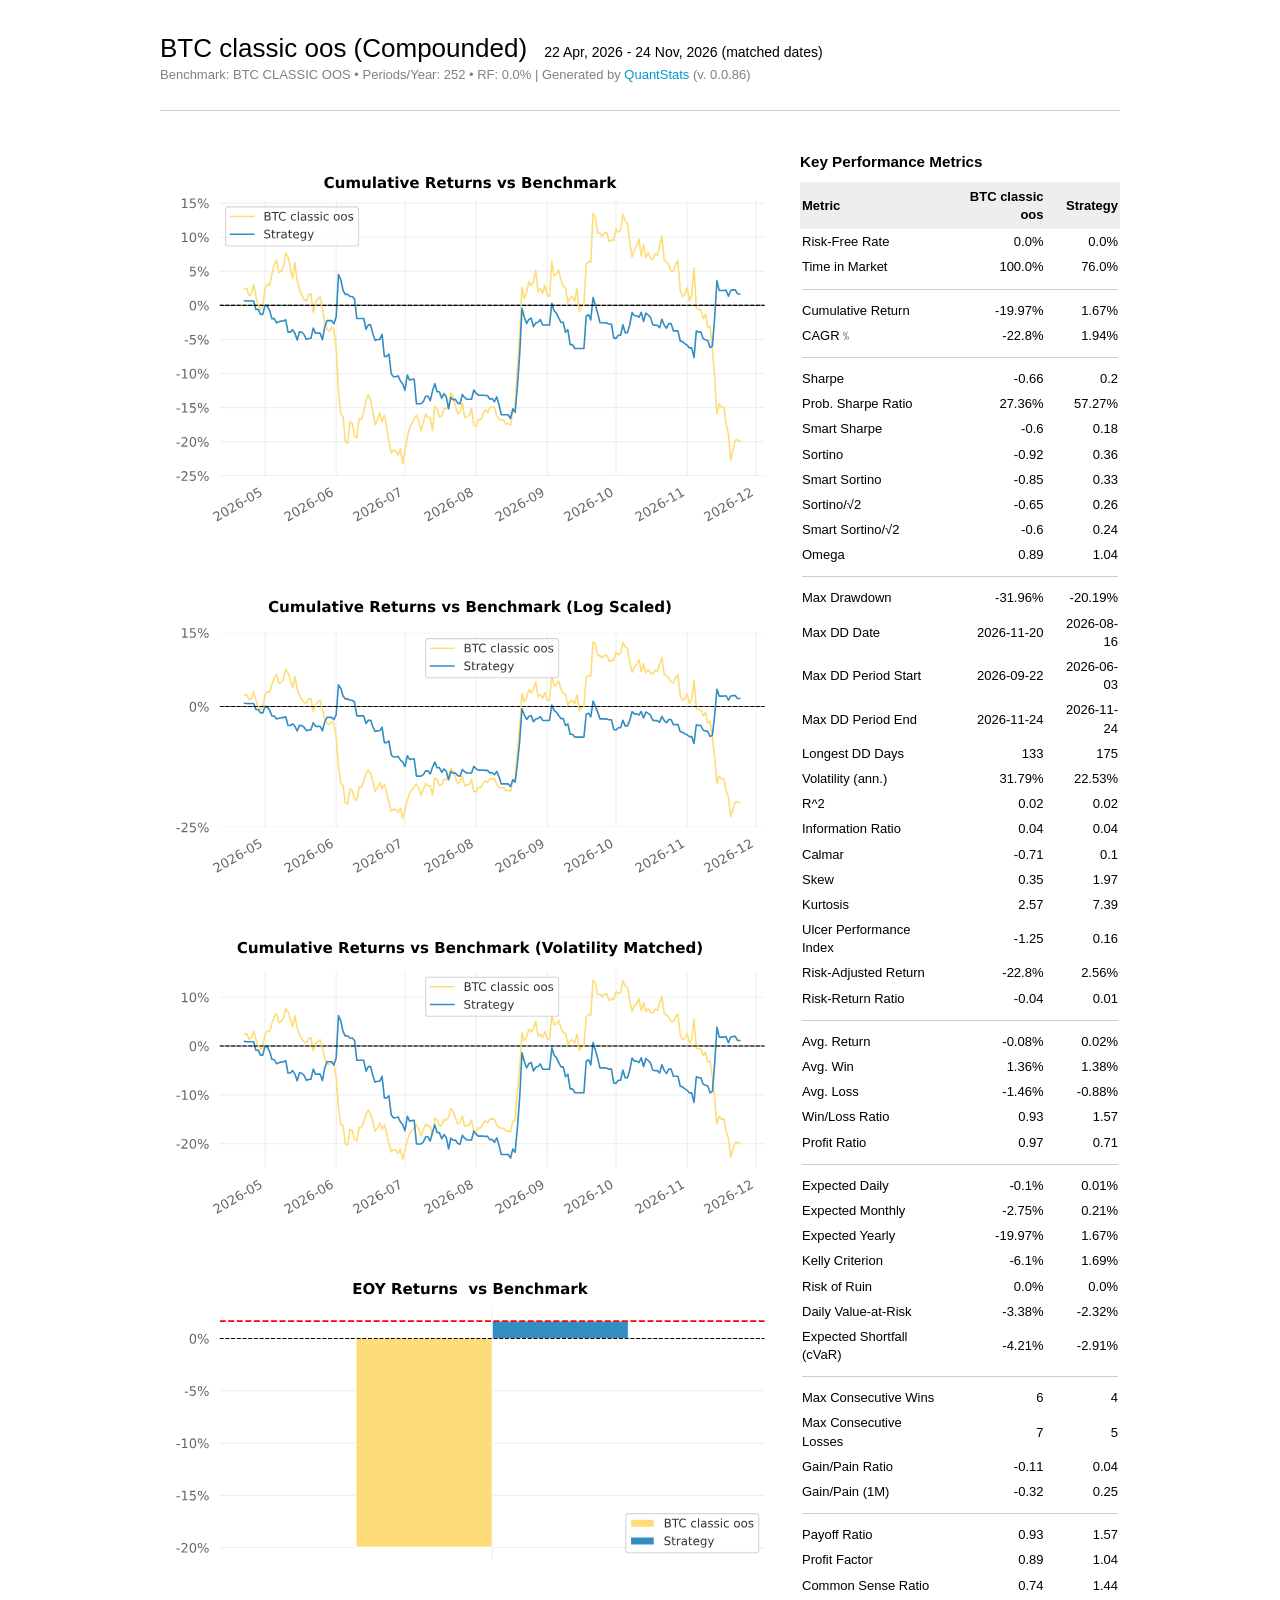
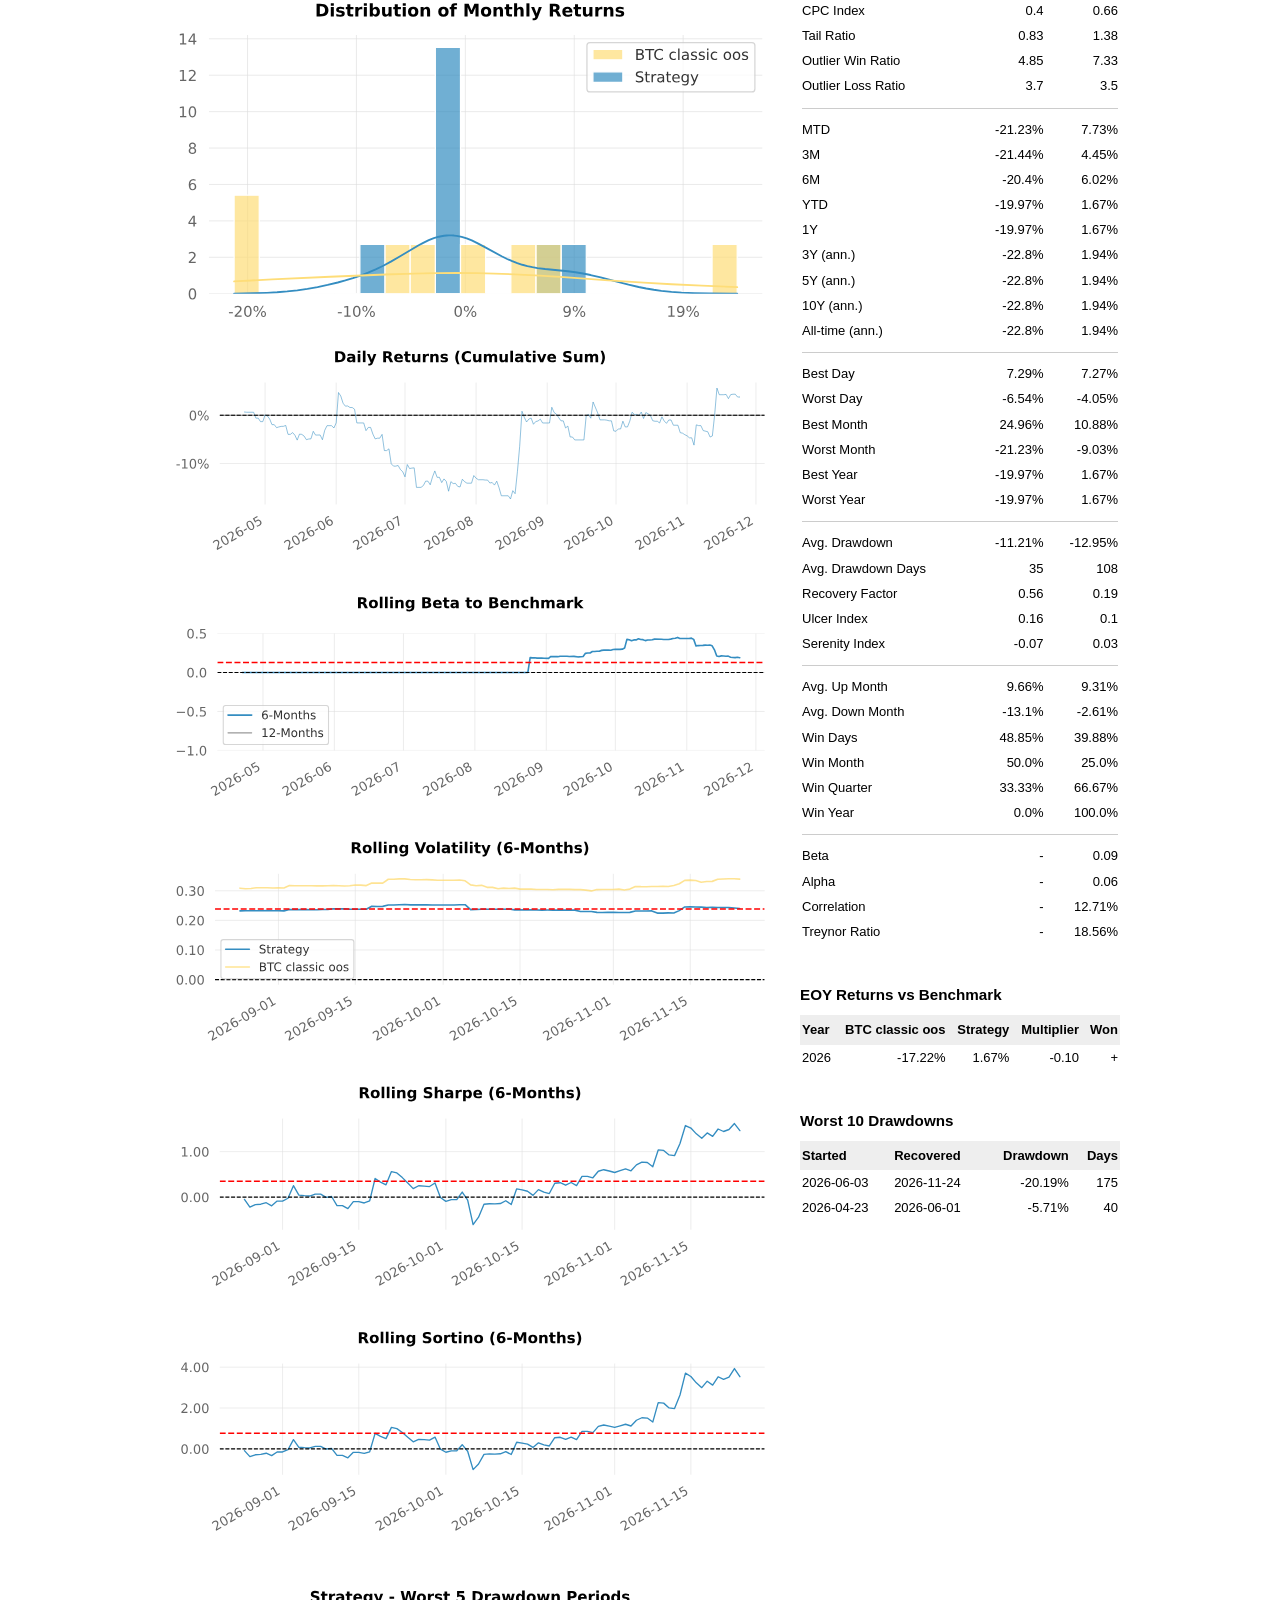
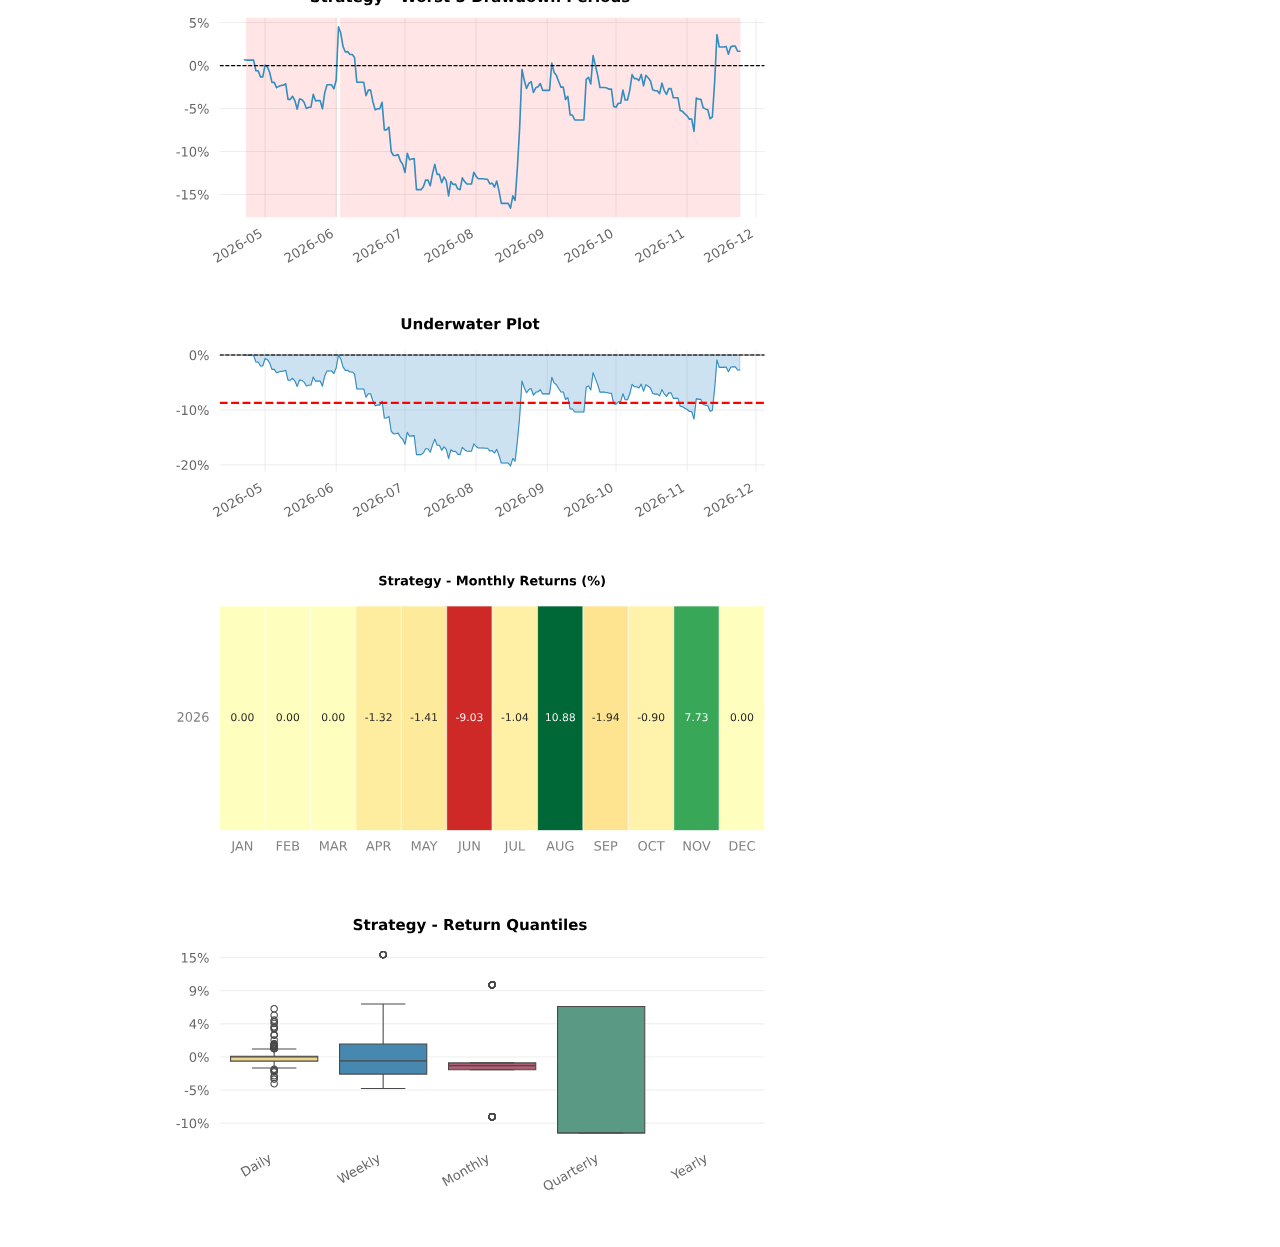
==== commit fcd6ef23: "data: 更新回测结果与 QuantStats 报告" ====
--- a/reports/btc_classic_oos.html
+++ b/reports/btc_classic_oos.html
@@ -20,7 +20,7 @@
 
     <div class="container">
 
-        <h1>BTC classic oos (Compounded) <dt>19 Apr, 2026 - 23 Nov, 2026 (matched dates)</dt></h1>
+        <h1>BTC classic oos (Compounded) <dt>22 Apr, 2026 - 24 Nov, 2026 (matched dates)</dt></h1>
         <h4>Benchmark: BTC CLASSIC OOS &bull; Periods/Year: 252 &bull; RF: 0.0% |  Generated by <a href="http://quantstats.io" target="quantstats">QuantStats</a> (v. 0.0.86)</h4>
         <hr>
 
@@ -35,7 +35,7 @@
   <rdf:RDF xmlns:dc="http://purl.org/dc/elements/1.1/" xmlns:cc="http://creativecommons.org/ns#" xmlns:rdf="http://www.w3.org/1999/02/22-rdf-syntax-ns#">
    <cc:Work>
     <dc:type rdf:resource="http://purl.org/dc/dcmitype/StillImage"/>
-    <dc:date>2026-11-23T02:30:01.335520</dc:date>
+    <dc:date>2026-11-24T02:33:10.637231</dc:date>
     <dc:format>image/svg+xml</dc:format>
     <dc:creator>
      <cc:Agent>
@@ -61,21 +61,21 @@
    <g id="patch_2">
     <path d="M 55.436 299.845093 
 L 561.744 299.845093 
-L 561.744 42.512 
-L 55.436 42.512 
+L 561.744 44.290901 
+L 55.436 44.290901 
 z
 " style="fill: #ffffff"/>
    </g>
    <g id="matplotlib.axis_1">
     <g id="xtick_1">
      <g id="line2d_1">
-      <path d="M 103.786514 299.845093 
-L 103.786514 42.512 
-" clip-path="url(#p0d5fdc56be)" style="fill: none; stroke: #dddddd; stroke-width: 0.5; stroke-linecap: round"/>
+      <path d="M 97.628333 299.845093 
+L 97.628333 44.290901 
+" clip-path="url(#pea60dff303)" style="fill: none; stroke: #dddddd; stroke-width: 0.5; stroke-linecap: round"/>
      </g>
      <g id="text_1">
       <!-- 2026-05 -->
-      <g style="fill: #666666" transform="translate(58.549274 342.585208) rotate(-30) scale(0.121 -0.121)">
+      <g style="fill: #666666" transform="translate(52.391093 342.585208) rotate(-30) scale(0.121 -0.121)">
        <defs>
         <path id="DejaVuSans-15" d="M 1228 531 
 L 3431 531 
@@ -197,13 +197,13 @@
     </g>
     <g id="xtick_2">
      <g id="line2d_2">
-      <path d="M 169.239174 299.845093 
-L 169.239174 42.512 
-" clip-path="url(#p0d5fdc56be)" style="fill: none; stroke: #dddddd; stroke-width: 0.5; stroke-linecap: round"/>
+      <path d="M 163.687037 299.845093 
+L 163.687037 44.290901 
+" clip-path="url(#pea60dff303)" style="fill: none; stroke: #dddddd; stroke-width: 0.5; stroke-linecap: round"/>
      </g>
      <g id="text_2">
       <!-- 2026-06 -->
-      <g style="fill: #666666" transform="translate(124.001934 342.585208) rotate(-30) scale(0.121 -0.121)">
+      <g style="fill: #666666" transform="translate(118.449797 342.585208) rotate(-30) scale(0.121 -0.121)">
        <use xlink:href="#DejaVuSans-15"/>
        <use xlink:href="#DejaVuSans-13" transform="translate(63.625 0)"/>
        <use xlink:href="#DejaVuSans-15" transform="translate(127.25 0)"/>
@@ -216,13 +216,13 @@
     </g>
     <g id="xtick_3">
      <g id="line2d_3">
-      <path d="M 232.580459 299.845093 
-L 232.580459 42.512 
-" clip-path="url(#p0d5fdc56be)" style="fill: none; stroke: #dddddd; stroke-width: 0.5; stroke-linecap: round"/>
+      <path d="M 227.614815 299.845093 
+L 227.614815 44.290901 
+" clip-path="url(#pea60dff303)" style="fill: none; stroke: #dddddd; stroke-width: 0.5; stroke-linecap: round"/>
      </g>
      <g id="text_3">
       <!-- 2026-07 -->
-      <g style="fill: #666666" transform="translate(187.343218 342.585208) rotate(-30) scale(0.121 -0.121)">
+      <g style="fill: #666666" transform="translate(182.377575 342.585208) rotate(-30) scale(0.121 -0.121)">
        <defs>
         <path id="DejaVuSans-1a" d="M 525 4666 
 L 3525 4666 
@@ -247,13 +247,13 @@
     </g>
     <g id="xtick_4">
      <g id="line2d_4">
-      <path d="M 298.033119 299.845093 
-L 298.033119 42.512 
-" clip-path="url(#p0d5fdc56be)" style="fill: none; stroke: #dddddd; stroke-width: 0.5; stroke-linecap: round"/>
+      <path d="M 293.673519 299.845093 
+L 293.673519 44.290901 
+" clip-path="url(#pea60dff303)" style="fill: none; stroke: #dddddd; stroke-width: 0.5; stroke-linecap: round"/>
      </g>
      <g id="text_4">
       <!-- 2026-08 -->
-      <g style="fill: #666666" transform="translate(252.795879 342.585208) rotate(-30) scale(0.121 -0.121)">
+      <g style="fill: #666666" transform="translate(248.436278 342.585208) rotate(-30) scale(0.121 -0.121)">
        <defs>
         <path id="DejaVuSans-1b" d="M 2034 2216 
 Q 1584 2216 1326 1975 
@@ -307,13 +307,13 @@
     </g>
     <g id="xtick_5">
      <g id="line2d_5">
-      <path d="M 363.48578 299.845093 
-L 363.48578 42.512 
-" clip-path="url(#p0d5fdc56be)" style="fill: none; stroke: #dddddd; stroke-width: 0.5; stroke-linecap: round"/>
+      <path d="M 359.732222 299.845093 
+L 359.732222 44.290901 
+" clip-path="url(#pea60dff303)" style="fill: none; stroke: #dddddd; stroke-width: 0.5; stroke-linecap: round"/>
      </g>
      <g id="text_5">
       <!-- 2026-09 -->
-      <g style="fill: #666666" transform="translate(318.24854 342.585208) rotate(-30) scale(0.121 -0.121)">
+      <g style="fill: #666666" transform="translate(314.494982 342.585208) rotate(-30) scale(0.121 -0.121)">
        <defs>
         <path id="DejaVuSans-1c" d="M 703 97 
 L 703 672 
@@ -358,13 +358,13 @@
     </g>
     <g id="xtick_6">
      <g id="line2d_6">
-      <path d="M 426.827064 299.845093 
-L 426.827064 42.512 
-" clip-path="url(#p0d5fdc56be)" style="fill: none; stroke: #dddddd; stroke-width: 0.5; stroke-linecap: round"/>
+      <path d="M 423.66 299.845093 
+L 423.66 44.290901 
+" clip-path="url(#pea60dff303)" style="fill: none; stroke: #dddddd; stroke-width: 0.5; stroke-linecap: round"/>
      </g>
      <g id="text_6">
       <!-- 2026-10 -->
-      <g style="fill: #666666" transform="translate(381.589824 342.585208) rotate(-30) scale(0.121 -0.121)">
+      <g style="fill: #666666" transform="translate(378.42276 342.585208) rotate(-30) scale(0.121 -0.121)">
        <defs>
         <path id="DejaVuSans-14" d="M 794 531 
 L 1825 531 
@@ -393,13 +393,13 @@
     </g>
     <g id="xtick_7">
      <g id="line2d_7">
-      <path d="M 492.279725 299.845093 
-L 492.279725 42.512 
-" clip-path="url(#p0d5fdc56be)" style="fill: none; stroke: #dddddd; stroke-width: 0.5; stroke-linecap: round"/>
+      <path d="M 489.718704 299.845093 
+L 489.718704 44.290901 
+" clip-path="url(#pea60dff303)" style="fill: none; stroke: #dddddd; stroke-width: 0.5; stroke-linecap: round"/>
      </g>
      <g id="text_7">
       <!-- 2026-11 -->
-      <g style="fill: #666666" transform="translate(447.042485 342.585208) rotate(-30) scale(0.121 -0.121)">
+      <g style="fill: #666666" transform="translate(444.481463 342.585208) rotate(-30) scale(0.121 -0.121)">
        <use xlink:href="#DejaVuSans-15"/>
        <use xlink:href="#DejaVuSans-13" transform="translate(63.625 0)"/>
        <use xlink:href="#DejaVuSans-15" transform="translate(127.25 0)"/>
@@ -412,13 +412,13 @@
     </g>
     <g id="xtick_8">
      <g id="line2d_8">
-      <path d="M 555.621009 299.845093 
-L 555.621009 42.512 
-" clip-path="url(#p0d5fdc56be)" style="fill: none; stroke: #dddddd; stroke-width: 0.5; stroke-linecap: round"/>
+      <path d="M 553.646481 299.845093 
+L 553.646481 44.290901 
+" clip-path="url(#pea60dff303)" style="fill: none; stroke: #dddddd; stroke-width: 0.5; stroke-linecap: round"/>
      </g>
      <g id="text_8">
       <!-- 2026-12 -->
-      <g style="fill: #666666" transform="translate(510.383769 342.585208) rotate(-30) scale(0.121 -0.121)">
+      <g style="fill: #666666" transform="translate(508.409241 342.585208) rotate(-30) scale(0.121 -0.121)">
        <use xlink:href="#DejaVuSans-15"/>
        <use xlink:href="#DejaVuSans-13" transform="translate(63.625 0)"/>
        <use xlink:href="#DejaVuSans-15" transform="translate(127.25 0)"/>
@@ -433,13 +433,13 @@
    <g id="matplotlib.axis_2">
     <g id="ytick_1">
      <g id="line2d_9">
-      <path d="M 55.436 272.134162 
-L 561.744 272.134162 
-" clip-path="url(#p0d5fdc56be)" style="fill: none; stroke: #dddddd; stroke-width: 0.5; stroke-linecap: round"/>
+      <path d="M 55.436 299.663868 
+L 561.744 299.663868 
+" clip-path="url(#pea60dff303)" style="fill: none; stroke: #dddddd; stroke-width: 0.5; stroke-linecap: round"/>
      </g>
      <g id="text_9">
-      <!-- -20% -->
-      <g style="fill: #666666" transform="translate(14.676406 276.730744) scale(0.121 -0.121)">
+      <!-- -25% -->
+      <g style="fill: #666666" transform="translate(14.676406 304.26045) scale(0.121 -0.121)">
        <defs>
         <path id="DejaVuSans-8" d="M 4653 2053 
 Q 4381 2053 4226 1822 
@@ -491,20 +491,36 @@
        </defs>
        <use xlink:href="#DejaVuSans-10"/>
        <use xlink:href="#DejaVuSans-15" transform="translate(36.078125 0)"/>
+       <use xlink:href="#DejaVuSans-18" transform="translate(99.703125 0)"/>
+       <use xlink:href="#DejaVuSans-8" transform="translate(163.328125 0)"/>
+      </g>
+     </g>
+    </g>
+    <g id="ytick_2">
+     <g id="line2d_10">
+      <path d="M 55.436 267.992271 
+L 561.744 267.992271 
+" clip-path="url(#pea60dff303)" style="fill: none; stroke: #dddddd; stroke-width: 0.5; stroke-linecap: round"/>
+     </g>
+     <g id="text_10">
+      <!-- -20% -->
+      <g style="fill: #666666" transform="translate(14.676406 272.588854) scale(0.121 -0.121)">
+       <use xlink:href="#DejaVuSans-10"/>
+       <use xlink:href="#DejaVuSans-15" transform="translate(36.078125 0)"/>
        <use xlink:href="#DejaVuSans-13" transform="translate(99.703125 0)"/>
        <use xlink:href="#DejaVuSans-8" transform="translate(163.328125 0)"/>
       </g>
      </g>
     </g>
-    <g id="ytick_2">
-     <g id="line2d_10">
-      <path d="M 55.436 240.514827 
-L 561.744 240.514827 
-" clip-path="url(#p0d5fdc56be)" style="fill: none; stroke: #dddddd; stroke-width: 0.5; stroke-linecap: round"/>
-     </g>
-     <g id="text_10">
+    <g id="ytick_3">
+     <g id="line2d_11">
+      <path d="M 55.436 236.320675 
+L 561.744 236.320675 
+" clip-path="url(#pea60dff303)" style="fill: none; stroke: #dddddd; stroke-width: 0.5; stroke-linecap: round"/>
+     </g>
+     <g id="text_11">
       <!-- -15% -->
-      <g style="fill: #666666" transform="translate(14.676406 245.111409) scale(0.121 -0.121)">
+      <g style="fill: #666666" transform="translate(14.676406 240.917257) scale(0.121 -0.121)">
        <use xlink:href="#DejaVuSans-10"/>
        <use xlink:href="#DejaVuSans-14" transform="translate(36.078125 0)"/>
        <use xlink:href="#DejaVuSans-18" transform="translate(99.703125 0)"/>
@@ -512,15 +528,15 @@
       </g>
      </g>
     </g>
-    <g id="ytick_3">
-     <g id="line2d_11">
-      <path d="M 55.436 208.895492 
-L 561.744 208.895492 
-" clip-path="url(#p0d5fdc56be)" style="fill: none; stroke: #dddddd; stroke-width: 0.5; stroke-linecap: round"/>
-     </g>
-     <g id="text_11">
+    <g id="ytick_4">
+     <g id="line2d_12">
+      <path d="M 55.436 204.649078 
+L 561.744 204.649078 
+" clip-path="url(#pea60dff303)" style="fill: none; stroke: #dddddd; stroke-width: 0.5; stroke-linecap: round"/>
+     </g>
+     <g id="text_12">
       <!-- -10% -->
-      <g style="fill: #666666" transform="translate(14.676406 213.492074) scale(0.121 -0.121)">
+      <g style="fill: #666666" transform="translate(14.676406 209.245661) scale(0.121 -0.121)">
        <use xlink:href="#DejaVuSans-10"/>
        <use xlink:href="#DejaVuSans-14" transform="translate(36.078125 0)"/>
        <use xlink:href="#DejaVuSans-13" transform="translate(99.703125 0)"/>
@@ -528,73 +544,73 @@
       </g>
      </g>
     </g>
-    <g id="ytick_4">
-     <g id="line2d_12">
-      <path d="M 55.436 177.276157 
-L 561.744 177.276157 
-" clip-path="url(#p0d5fdc56be)" style="fill: none; stroke: #dddddd; stroke-width: 0.5; stroke-linecap: round"/>
-     </g>
-     <g id="text_12">
+    <g id="ytick_5">
+     <g id="line2d_13">
+      <path d="M 55.436 172.977482 
+L 561.744 172.977482 
+" clip-path="url(#pea60dff303)" style="fill: none; stroke: #dddddd; stroke-width: 0.5; stroke-linecap: round"/>
+     </g>
+     <g id="text_13">
       <!-- -5% -->
-      <g style="fill: #666666" transform="translate(22.375031 181.872739) scale(0.121 -0.121)">
+      <g style="fill: #666666" transform="translate(22.375031 177.574064) scale(0.121 -0.121)">
        <use xlink:href="#DejaVuSans-10"/>
        <use xlink:href="#DejaVuSans-18" transform="translate(36.078125 0)"/>
        <use xlink:href="#DejaVuSans-8" transform="translate(99.703125 0)"/>
       </g>
      </g>
     </g>
-    <g id="ytick_5">
-     <g id="line2d_13">
-      <path d="M 55.436 145.656822 
-L 561.744 145.656822 
-" clip-path="url(#p0d5fdc56be)" style="fill: none; stroke: #dddddd; stroke-width: 0.5; stroke-linecap: round"/>
-     </g>
-     <g id="text_13">
+    <g id="ytick_6">
+     <g id="line2d_14">
+      <path d="M 55.436 141.305885 
+L 561.744 141.305885 
+" clip-path="url(#pea60dff303)" style="fill: none; stroke: #dddddd; stroke-width: 0.5; stroke-linecap: round"/>
+     </g>
+     <g id="text_14">
       <!-- 0% -->
-      <g style="fill: #666666" transform="translate(26.740484 150.253404) scale(0.121 -0.121)">
+      <g style="fill: #666666" transform="translate(26.740484 145.902467) scale(0.121 -0.121)">
        <use xlink:href="#DejaVuSans-13"/>
        <use xlink:href="#DejaVuSans-8" transform="translate(63.625 0)"/>
       </g>
      </g>
     </g>
-    <g id="ytick_6">
-     <g id="line2d_14">
-      <path d="M 55.436 114.037487 
-L 561.744 114.037487 
-" clip-path="url(#p0d5fdc56be)" style="fill: none; stroke: #dddddd; stroke-width: 0.5; stroke-linecap: round"/>
-     </g>
-     <g id="text_14">
+    <g id="ytick_7">
+     <g id="line2d_15">
+      <path d="M 55.436 109.634289 
+L 561.744 109.634289 
+" clip-path="url(#pea60dff303)" style="fill: none; stroke: #dddddd; stroke-width: 0.5; stroke-linecap: round"/>
+     </g>
+     <g id="text_15">
       <!-- 5% -->
-      <g style="fill: #666666" transform="translate(26.740484 118.634069) scale(0.121 -0.121)">
+      <g style="fill: #666666" transform="translate(26.740484 114.230871) scale(0.121 -0.121)">
        <use xlink:href="#DejaVuSans-18"/>
        <use xlink:href="#DejaVuSans-8" transform="translate(63.625 0)"/>
       </g>
      </g>
     </g>
-    <g id="ytick_7">
-     <g id="line2d_15">
-      <path d="M 55.436 82.418152 
-L 561.744 82.418152 
-" clip-path="url(#p0d5fdc56be)" style="fill: none; stroke: #dddddd; stroke-width: 0.5; stroke-linecap: round"/>
-     </g>
-     <g id="text_15">
+    <g id="ytick_8">
+     <g id="line2d_16">
+      <path d="M 55.436 77.962692 
+L 561.744 77.962692 
+" clip-path="url(#pea60dff303)" style="fill: none; stroke: #dddddd; stroke-width: 0.5; stroke-linecap: round"/>
+     </g>
+     <g id="text_16">
       <!-- 10% -->
-      <g style="fill: #666666" transform="translate(19.041859 87.014734) scale(0.121 -0.121)">
+      <g style="fill: #666666" transform="translate(19.041859 82.559274) scale(0.121 -0.121)">
        <use xlink:href="#DejaVuSans-14"/>
        <use xlink:href="#DejaVuSans-13" transform="translate(63.625 0)"/>
        <use xlink:href="#DejaVuSans-8" transform="translate(127.25 0)"/>
       </g>
      </g>
     </g>
-    <g id="ytick_8">
-     <g id="line2d_16">
-      <path d="M 55.436 50.798817 
-L 561.744 50.798817 
-" clip-path="url(#p0d5fdc56be)" style="fill: none; stroke: #dddddd; stroke-width: 0.5; stroke-linecap: round"/>
-     </g>
-     <g id="text_16">
+    <g id="ytick_9">
+     <g id="line2d_17">
+      <path d="M 55.436 46.291096 
+L 561.744 46.291096 
+" clip-path="url(#pea60dff303)" style="fill: none; stroke: #dddddd; stroke-width: 0.5; stroke-linecap: round"/>
+     </g>
+     <g id="text_17">
       <!-- 15% -->
-      <g style="fill: #666666" transform="translate(19.041859 55.395399) scale(0.121 -0.121)">
+      <g style="fill: #666666" transform="translate(19.041859 50.887678) scale(0.121 -0.121)">
        <use xlink:href="#DejaVuSans-14"/>
        <use xlink:href="#DejaVuSans-18" transform="translate(63.625 0)"/>
        <use xlink:href="#DejaVuSans-8" transform="translate(127.25 0)"/>
@@ -602,460 +618,458 @@
      </g>
     </g>
    </g>
-   <g id="line2d_17">
-    <path d="M 55.436 145.656822 
-L 561.744 145.656822 
-" clip-path="url(#p0d5fdc56be)" style="fill: none; stroke: #808080; stroke-linecap: round"/>
-   </g>
    <g id="line2d_18">
-    <path d="M 78.45 161.387577 
-L 80.561376 144.371144 
-L 82.672752 140.202301 
-L 84.784128 124.780009 
-L 86.895505 124.255874 
-L 89.006881 131.13484 
-L 91.118257 129.453761 
-L 93.229633 120.813465 
-L 95.341009 131.629717 
-L 97.452385 140.203973 
-L 99.563761 144.77574 
-L 101.675138 140.112856 
-L 103.786514 124.375414 
-L 105.89789 120.525065 
-L 108.009266 121.569993 
-L 110.120642 110.782998 
-L 112.232018 101.973007 
-L 114.343394 97.622765 
-L 116.454771 109.463882 
-L 118.566147 108.016031 
-L 120.677523 104.010197 
-L 122.788899 91.043066 
-L 124.900275 95.107416 
-L 129.123028 115.240241 
-L 131.234404 100.429022 
-L 133.34578 116.960609 
-L 135.457156 125.115222 
-L 137.568532 130.899104 
-L 139.679908 134.684249 
-L 141.791284 136.040147 
-L 143.902661 130.085733 
-L 146.014037 129.494722 
-L 148.125413 146.834664 
-L 150.236789 136.799182 
-L 152.348165 134.118316 
-L 154.459541 132.00004 
-L 156.570917 143.578671 
-L 158.682294 155.984884 
-L 160.79367 162.907319 
-L 162.905046 164.199685 
-L 165.016422 160.700433 
-L 167.127798 162.37984 
-L 169.239174 181.267111 
-L 171.35055 220.281355 
-L 173.461927 242.060149 
-L 175.573303 244.313013 
-L 177.684679 267.908309 
-L 179.796055 269.379566 
-L 181.907431 248.825427 
-L 184.018807 250.88268 
-L 186.130183 262.28242 
-L 188.24156 264.145734 
-L 190.352936 246.410391 
-L 192.464312 246.870159 
-L 194.575688 239.553996 
-L 196.687064 228.848924 
-L 198.79844 223.874233 
-L 200.909817 229.258535 
-L 203.021193 239.100079 
-L 205.132569 252.062194 
-L 207.243945 247.132645 
-L 209.355321 240.853049 
-L 211.466697 249.068686 
-L 213.578073 243.090866 
-L 215.68945 253.896251 
-L 217.800826 267.700995 
-L 219.912202 278.424458 
-L 222.023578 275.875671 
-L 224.134954 276.506807 
-L 226.24633 280.249319 
-L 228.357706 274.544015 
-L 230.469083 288.148134 
-L 232.580459 276.451635 
-L 234.691835 263.629122 
-L 236.803211 255.137624 
-L 238.914587 250.402849 
-L 241.025963 246.271625 
-L 243.137339 242.827544 
-L 245.248716 248.568793 
-L 247.360092 257.638763 
-L 251.582844 241.888781 
-L 253.69422 244.878945 
-L 255.805596 245.129728 
-L 257.916972 257.142213 
-L 260.028349 234.597696 
-L 262.139725 236.98013 
-L 264.251101 244.746867 
-L 266.362477 243.808104 
-L 268.473853 236.333111 
-L 270.585229 237.189116 
-L 272.696606 232.807945 
-L 274.807982 221.976645 
-L 276.919358 225.64643 
-L 279.030734 234.129569 
-L 281.14211 242.040087 
-L 283.253486 240.162561 
-L 285.364862 231.510563 
-L 287.476239 245.319487 
-L 289.587615 243.874979 
-L 291.698991 243.416047 
-L 293.810367 236.707613 
-L 295.921743 252.587166 
-L 298.033119 253.164802 
-L 300.144495 246.838393 
-L 302.255872 247.191161 
-L 306.478624 237.801025 
-L 308.59 240.552946 
-L 310.701376 235.634264 
-L 312.812752 235.279825 
-L 314.924128 235.767179 
-L 317.035505 243.477907 
-L 319.146881 246.667861 
-L 321.258257 247.542256 
-L 323.369633 247.581546 
-L 325.481009 251.23712 
-L 327.592385 250.919462 
-L 329.703761 252.41329 
-L 331.815138 238.861 
-L 333.926514 237.1841 
-L 336.03789 198.670585 
-L 338.149266 167.834361 
-L 340.260642 123.354728 
-L 342.372018 133.643501 
-L 344.483394 128.301833 
-L 346.594771 118.033958 
-L 348.706147 121.778142 
-L 350.817523 117.706269 
-L 352.928899 107.518645 
-L 355.040275 127.572055 
-L 357.151651 124.382101 
-L 359.263028 129.016563 
-L 361.374404 121.412 
-L 363.48578 131.030347 
-L 365.597156 131.828671 
-L 367.708532 99.018788 
-L 369.819908 112.464077 
-L 371.931284 111.026257 
-L 374.042661 106.781344 
-L 376.154037 117.026648 
-L 378.265413 122.492036 
-L 380.376789 123.793598 
-L 382.488165 138.213596 
-L 384.599541 132.824278 
-L 386.710917 132.303486 
-L 388.822294 136.094483 
-L 390.93367 124.684712 
-L 393.045046 145.977824 
-L 395.156422 141.322464 
-L 397.267798 139.466673 
-L 399.379174 101.962139 
-L 401.49055 98.99789 
-L 403.601927 99.724323 
-L 405.713303 54.208959 
-L 407.824679 57.73329 
-L 409.936055 72.791947 
-L 412.047431 72.764361 
-L 414.158807 75.351601 
-L 416.270183 72.557883 
-L 418.38156 72.166663 
-L 420.492936 80.358057 
-L 422.604312 78.970394 
-L 424.715688 79.364122 
-L 426.827064 68.849645 
-L 428.93844 71.839809 
-L 431.049817 69.834385 
-L 433.161193 55.080846 
-L 435.272569 61.515927 
-L 437.383945 63.212053 
-L 439.495321 81.83851 
-L 441.606697 94.954439 
-L 443.718073 87.665861 
-L 445.82945 84.709971 
-L 447.940826 78.226405 
-L 450.052202 94.176177 
-L 452.163578 83.069853 
-L 454.274954 95.568856 
-L 456.38633 90.9578 
-L 458.497706 96.03364 
-L 460.609083 97.141263 
-L 462.720459 91.990189 
-L 464.831835 93.32686 
-L 469.054587 75.435195 
-L 471.165963 97.746485 
-L 473.277339 99.67751 
-L 475.388716 102.1845 
-L 477.500092 108.294399 
-L 479.611468 108.245915 
-L 481.722844 101.922014 
-L 483.83422 98.340003 
-L 485.945596 126.285541 
-L 488.056972 131.970782 
-L 490.168349 130.013006 
-L 492.279725 123.428291 
-L 494.391101 136.077764 
-L 496.502477 130.695134 
-L 498.613853 105.393681 
-L 500.725229 142.313891 
-L 502.836606 144.263307 
-L 504.947982 144.149619 
-L 507.059358 152.607679 
-L 509.170734 148.412087 
-L 511.28211 161.374202 
-L 513.393486 159.614544 
-L 515.504862 180.943602 
-L 517.616239 207.206388 
-L 519.727615 241.997454 
-L 521.838991 232.081511 
-L 523.950367 235.966133 
-L 526.061743 235.388497 
-L 528.173119 251.106713 
-L 530.284495 260.185042 
-L 532.395872 285.510737 
-L 534.507248 274.946939 
-L 536.618624 266.112706 
-L 538.73 267.675081 
-L 538.73 267.675081 
-" clip-path="url(#p0d5fdc56be)" style="fill: none; stroke: #fedd78; stroke-width: 1.5; stroke-linecap: round"/>
+    <path d="M 55.436 141.305885 
+L 561.744 141.305885 
+" clip-path="url(#pea60dff303)" style="fill: none; stroke: #808080; stroke-linecap: round"/>
    </g>
    <g id="line2d_19">
-    <path d="M 78.45 145.235232 
-L 82.672752 145.235232 
-L 84.784128 140.930499 
-L 86.895505 141.24824 
-L 93.229633 141.24824 
-L 95.341009 149.017286 
-L 97.452385 149.017286 
-L 99.563761 153.565304 
-L 101.675138 153.565304 
-L 103.786514 144.906063 
-L 105.89789 146.233786 
-L 108.009266 150.210711 
-L 110.120642 157.58332 
-L 112.232018 157.58332 
-L 114.343394 161.471004 
-L 116.454771 160.515749 
-L 118.566147 159.828499 
-L 120.677523 159.741771 
-L 122.788899 158.606915 
-L 124.900275 170.081331 
-L 127.011651 170.081331 
-L 129.123028 167.852108 
-L 131.234404 171.116885 
-L 133.34578 177.327426 
-L 135.457156 169.846905 
-L 137.568532 170.219269 
-L 139.679908 172.298947 
-L 141.791284 176.825016 
-L 143.902661 176.012477 
-L 146.014037 175.773186 
-L 148.125413 166.393909 
-L 150.236789 171.191218 
-L 152.348165 171.05738 
-L 154.459541 171.05738 
-L 156.570917 177.071907 
-L 158.682294 165.321203 
-L 160.79367 159.384597 
-L 165.016422 159.384597 
-L 167.127798 162.385195 
-L 169.239174 155.840619 
-L 171.35055 116.685889 
-L 173.461927 121.476557 
-L 175.573303 131.285065 
-L 177.684679 135.200063 
-L 179.796055 134.95279 
-L 181.907431 137.03339 
-L 184.018807 137.03339 
-L 186.130183 139.276421 
-L 188.24156 157.472927 
-L 194.575688 157.472927 
-L 196.687064 167.399195 
-L 198.79844 163.321443 
-L 200.909817 163.321443 
-L 203.021193 171.829408 
-L 205.132569 177.853954 
-L 207.243945 176.984925 
-L 209.355321 176.984925 
-L 211.466697 172.214157 
-L 213.578073 192.561516 
-L 215.68945 192.561516 
-L 217.800826 190.467531 
-L 219.912202 208.718723 
-L 222.023578 211.456558 
-L 224.134954 211.456558 
-L 226.24633 210.688918 
-L 228.357706 215.480718 
-L 230.469083 217.973442 
-L 232.580459 223.987638 
-L 234.691835 209.823955 
-L 236.803211 214.577241 
-L 238.914587 214.038928 
-L 241.025963 213.730791 
-L 243.137339 236.592737 
-L 247.360092 236.592737 
-L 249.471468 234.536103 
-L 251.582844 229.57551 
-L 253.69422 229.57551 
-L 255.805596 233.709631 
-L 257.916972 224.823259 
-L 260.028349 217.952031 
-L 262.139725 225.384277 
-L 264.251101 225.384277 
-L 266.362477 231.427821 
-L 268.473853 227.250614 
-L 270.585229 230.139173 
-L 272.696606 241.256281 
-L 274.807982 230.592811 
-L 276.919358 232.793835 
-L 279.030734 232.518263 
-L 281.14211 236.001465 
-L 283.253486 236.628422 
-L 285.364862 227.919576 
-L 287.476239 230.719652 
-L 289.587615 232.434481 
-L 293.810367 232.434481 
-L 295.921743 223.782597 
-L 298.033119 226.830086 
-L 300.144495 228.614248 
-L 304.367248 228.614248 
-L 306.478624 228.955946 
-L 308.59 228.958745 
-L 310.701376 232.350746 
-L 312.812752 231.745184 
-L 314.924128 234.687647 
-L 317.035505 230.254201 
-L 319.146881 237.698621 
-L 321.258257 246.734464 
-L 327.592385 246.734464 
-L 329.703761 250.244348 
-L 331.815138 241.168149 
-L 333.926514 244.558605 
-L 336.03789 220.268028 
-L 338.149266 190.581294 
-L 340.260642 147.759741 
-L 342.372018 155.68108 
-L 344.483394 161.78649 
-L 346.594771 157.905703 
-L 348.706147 156.611131 
-L 350.817523 164.62062 
-L 352.928899 161.144038 
-L 355.040275 160.46676 
-L 357.151651 158.160313 
-L 359.263028 163.079424 
-L 365.597156 163.079424 
-L 367.708532 142.958631 
-L 369.819908 149.843915 
-L 371.931284 152.020722 
-L 374.042661 156.519816 
-L 376.154037 160.699423 
-L 378.265413 160.699423 
-L 380.376789 169.798826 
-L 382.488165 167.507105 
-L 384.599541 181.336978 
-L 386.710917 181.336978 
-L 388.822294 185.007334 
-L 397.267798 185.007334 
-L 399.379174 154.957005 
-L 401.49055 153.279558 
-L 403.601927 158.262696 
-L 405.713303 137.327736 
-L 409.936055 151.723791 
-L 412.047431 160.864296 
-L 416.270183 160.864296 
-L 418.38156 161.25688 
-L 420.492936 162.120351 
-L 422.604312 162.120351 
-L 424.715688 174.93035 
-L 426.827064 175.388036 
-L 428.93844 172.435399 
-L 431.049817 172.435399 
-L 433.161193 162.641551 
-L 435.272569 169.953313 
-L 437.383945 169.953313 
-L 439.495321 162.717715 
-L 441.606697 151.40956 
-L 443.718073 154.329497 
-L 445.82945 154.329497 
-L 447.940826 155.743581 
-L 450.052202 151.265735 
-L 452.163578 159.688985 
-L 454.274954 152.068282 
-L 456.38633 153.808896 
-L 458.497706 156.083226 
-L 460.609083 162.812488 
-L 462.720459 163.521482 
-L 464.831835 163.521482 
-L 466.943211 165.652086 
-L 469.054587 157.789873 
-L 471.165963 163.111185 
-L 473.277339 166.153447 
-L 475.388716 161.942002 
-L 477.500092 161.942002 
-L 479.611468 168.635627 
-L 483.83422 168.635627 
-L 485.945596 178.075566 
-L 488.056972 178.673446 
-L 490.168349 180.573803 
-L 492.279725 181.986102 
-L 494.391101 184.438842 
-L 496.502477 184.438842 
-L 498.613853 193.436902 
-L 500.725229 168.836179 
-L 502.836606 169.811955 
-L 504.947982 169.811955 
-L 507.059358 176.05509 
-L 509.170734 176.868117 
-L 511.28211 177.539377 
-L 513.393486 184.116419 
-L 515.504862 182.833934 
-L 517.616239 156.743161 
-L 519.727615 122.187815 
-L 521.838991 131.240768 
-L 526.061743 131.240768 
-L 528.173119 130.850839 
-L 530.284495 136.533833 
-L 532.395872 131.167848 
-L 534.507248 130.612602 
-L 538.73 130.612602 
-L 538.73 130.612602 
-" clip-path="url(#p0d5fdc56be)" style="fill: none; stroke: #348dc1; stroke-width: 1.5; stroke-linecap: round"/>
+    <path d="M 78.45 125.990205 
+L 80.580926 125.469693 
+L 82.711852 132.301106 
+L 84.842778 130.631647 
+L 86.973704 122.051081 
+L 89.10463 132.792562 
+L 91.235556 141.307546 
+L 93.366481 145.847708 
+L 95.497407 141.217058 
+L 97.628333 125.588406 
+L 99.759259 121.764675 
+L 101.890185 122.802379 
+L 104.021111 112.089953 
+L 106.152037 103.340863 
+L 108.282963 99.020694 
+L 110.413889 110.779956 
+L 112.544815 109.342113 
+L 114.675741 105.363971 
+L 116.806667 92.48648 
+L 118.937593 96.522733 
+L 123.199444 116.516383 
+L 125.33037 101.807552 
+L 127.461296 118.224859 
+L 129.592222 126.323101 
+L 131.723148 132.067 
+L 133.854074 135.825978 
+L 135.985 137.172503 
+L 138.115926 131.259251 
+L 140.246852 130.672325 
+L 142.377778 147.8924 
+L 144.508704 137.926291 
+L 146.63963 135.263958 
+L 148.770556 133.160324 
+L 150.901481 144.658914 
+L 153.032407 156.979366 
+L 155.163333 163.853947 
+L 157.294259 165.13738 
+L 159.425185 161.662316 
+L 161.556111 163.330114 
+L 163.687037 182.086821 
+L 165.817963 220.831366 
+L 167.948889 242.459607 
+L 170.079815 244.696897 
+L 172.210741 268.129082 
+L 174.341667 269.59017 
+L 176.472593 249.178118 
+L 178.603519 251.221149 
+L 180.734444 262.542084 
+L 182.86537 264.392518 
+L 184.996296 246.779776 
+L 187.127222 247.236366 
+L 189.258148 239.970778 
+L 191.389074 229.339708 
+L 193.52 224.399407 
+L 195.650926 229.746488 
+L 197.781852 239.519999 
+L 199.912778 252.392509 
+L 202.043704 247.497037 
+L 204.17463 241.260851 
+L 206.305556 249.419695 
+L 208.436481 243.483198 
+L 210.567407 254.213887 
+L 212.698333 267.923202 
+L 214.829259 278.572535 
+L 216.960185 276.041368 
+L 219.091111 276.668141 
+L 221.222037 280.384781 
+L 223.352963 274.718918 
+L 225.483889 288.228993 
+L 227.614815 276.61335 
+L 229.745741 263.879477 
+L 231.876667 255.44668 
+L 234.007593 250.744635 
+L 236.138519 246.641969 
+L 238.269444 243.221697 
+L 240.40037 248.923258 
+L 242.531296 257.930528 
+L 246.793148 242.289424 
+L 248.924074 245.258917 
+L 251.055 245.507966 
+L 253.185926 257.437411 
+L 255.316852 235.04874 
+L 257.447778 237.414706 
+L 259.578704 245.127751 
+L 261.70963 244.195478 
+L 263.840556 236.772159 
+L 265.971481 237.622246 
+L 268.102407 233.271361 
+L 270.233333 222.514937 
+L 272.364259 226.159353 
+L 274.495185 234.583849 
+L 276.626111 242.439683 
+L 278.757037 240.575137 
+L 280.887963 231.982948 
+L 283.018889 245.696413 
+L 285.149815 244.261891 
+L 287.280741 243.806132 
+L 289.411667 237.144072 
+L 291.542593 252.913852 
+L 293.673519 253.487495 
+L 295.804444 247.20482 
+L 297.93537 247.555149 
+L 302.197222 238.229926 
+L 304.328148 240.962823 
+L 306.459074 236.078143 
+L 308.59 235.726154 
+L 310.720926 236.210139 
+L 312.851852 243.867564 
+L 314.982778 247.035466 
+L 317.113704 247.903817 
+L 319.24463 247.942835 
+L 321.375556 251.573138 
+L 323.506481 251.257676 
+L 325.637407 252.741178 
+L 327.768333 239.282573 
+L 329.899259 237.617265 
+L 332.030185 199.369988 
+L 334.161111 168.746929 
+L 336.292037 124.574777 
+L 338.422963 134.792425 
+L 340.553889 129.487683 
+L 342.684815 119.290788 
+L 344.815741 123.009089 
+L 346.946667 118.965364 
+L 349.077593 108.848166 
+L 351.208519 128.76295 
+L 353.339444 125.595048 
+L 355.47037 130.197472 
+L 357.601296 122.645478 
+L 359.732222 132.197335 
+L 361.863148 132.990141 
+L 363.994074 100.407067 
+L 366.125 113.759411 
+L 368.255926 112.331531 
+L 370.386852 108.115962 
+L 372.517778 118.290442 
+L 374.648704 123.718049 
+L 376.77963 125.010613 
+L 378.910556 139.330927 
+L 381.041481 133.978865 
+L 383.172407 133.461674 
+L 385.303333 137.226464 
+L 387.434259 125.895567 
+L 389.565185 147.041483 
+L 391.696111 142.418304 
+L 393.827037 140.575342 
+L 395.957963 103.330071 
+L 398.088889 100.386313 
+L 400.219815 101.107725 
+L 402.350741 55.907 
+L 404.481667 59.406968 
+L 406.612593 74.361528 
+L 408.743519 74.334132 
+L 410.874444 76.903487 
+L 413.00537 74.129082 
+L 415.136296 73.740566 
+L 417.267222 81.875334 
+L 419.398148 80.497264 
+L 421.529074 80.88827 
+L 423.66 70.446478 
+L 425.790926 73.415972 
+L 427.921852 71.42441 
+L 430.052778 56.772861 
+L 432.183704 63.163457 
+L 434.31463 64.847858 
+L 436.445556 83.345553 
+L 438.576481 96.370814 
+L 440.707407 89.132621 
+L 442.838333 86.197164 
+L 444.969259 79.758418 
+L 447.100185 95.597932 
+L 449.231111 84.568384 
+L 451.362037 96.980983 
+L 453.492963 92.401803 
+L 455.623889 97.442554 
+L 457.754815 98.54252 
+L 459.885741 93.427055 
+L 462.016667 94.754486 
+L 466.278519 76.986504 
+L 468.409444 99.143559 
+L 470.54037 101.061235 
+L 472.671296 103.550895 
+L 474.802222 109.618557 
+L 476.933148 109.570408 
+L 479.064074 103.290224 
+L 481.195 99.732974 
+L 483.325926 127.485329 
+L 485.456852 133.131269 
+L 487.587778 131.187027 
+L 489.718704 124.647831 
+L 491.84963 137.20986 
+L 493.980556 131.86444 
+L 496.111481 106.737891 
+L 498.242407 143.402878 
+L 500.373333 145.338818 
+L 502.504259 145.225916 
+L 504.635185 153.625507 
+L 506.766111 149.458918 
+L 508.897037 162.331428 
+L 511.027963 160.583935 
+L 513.158889 181.765548 
+L 515.289815 207.846784 
+L 517.420741 242.397345 
+L 519.551667 232.549949 
+L 521.682593 236.407718 
+L 523.813519 235.834075 
+L 525.944444 251.443633 
+L 528.07537 260.459205 
+L 530.206296 285.609828 
+L 532.337222 275.119056 
+L 534.468148 266.345892 
+L 536.599074 266.295252 
+L 538.73 267.821092 
+L 538.73 267.821092 
+" clip-path="url(#pea60dff303)" style="fill: none; stroke: #fedd78; stroke-width: 1.5; stroke-linecap: round"/>
    </g>
    <g id="line2d_20">
-    <path d="M 55.436 145.656822 
-L 561.744 145.656822 
-" clip-path="url(#p0d5fdc56be)" style="fill: none; stroke-dasharray: 3.7,1.6; stroke-dashoffset: 0; stroke: #000000"/>
+    <path d="M 78.45 136.99691 
+L 80.580926 137.314965 
+L 86.973704 137.314965 
+L 89.10463 145.091667 
+L 91.235556 145.091667 
+L 93.366481 149.644167 
+L 95.497407 149.644167 
+L 97.628333 140.976392 
+L 99.759259 142.305424 
+L 101.890185 146.286268 
+L 104.021111 153.666143 
+L 106.152037 153.666143 
+L 108.282963 157.557658 
+L 110.413889 156.601462 
+L 112.544815 155.913534 
+L 114.675741 155.826721 
+L 116.806667 154.690747 
+L 118.937593 166.17647 
+L 121.068519 166.17647 
+L 123.199444 163.945051 
+L 125.33037 167.213046 
+L 127.461296 173.429707 
+L 129.592222 165.941814 
+L 131.723148 166.314545 
+L 133.854074 168.396272 
+L 135.985 172.926802 
+L 138.115926 172.113462 
+L 140.246852 171.873935 
+L 142.377778 162.485415 
+L 144.508704 167.287451 
+L 146.63963 167.153482 
+L 148.770556 167.153482 
+L 150.901481 173.173936 
+L 153.032407 161.411651 
+L 155.163333 155.469195 
+L 159.425185 155.469195 
+L 161.556111 158.47275 
+L 163.687037 151.921725 
+L 165.817963 112.728407 
+L 167.948889 117.523796 
+L 170.079815 127.34197 
+L 172.210741 131.260827 
+L 174.341667 131.01331 
+L 176.472593 133.095961 
+L 178.603519 133.095961 
+L 180.734444 135.341202 
+L 182.86537 153.555641 
+L 189.258148 153.555641 
+L 191.389074 163.491692 
+L 193.52 159.40992 
+L 195.650926 159.40992 
+L 197.781852 167.92627 
+L 199.912778 173.956753 
+L 202.043704 173.086868 
+L 204.17463 173.086868 
+L 206.305556 168.311399 
+L 208.436481 188.67881 
+L 210.567407 188.67881 
+L 212.698333 186.582761 
+L 214.829259 204.85194 
+L 216.960185 207.592474 
+L 219.091111 207.592474 
+L 221.222037 206.824077 
+L 223.352963 211.620599 
+L 225.483889 214.11578 
+L 227.614815 220.135903 
+L 229.745741 205.958261 
+L 231.876667 210.716232 
+L 234.007593 210.177388 
+L 236.138519 209.868948 
+L 238.269444 232.753424 
+L 242.531296 232.753424 
+L 244.662222 230.694764 
+L 246.793148 225.729282 
+L 248.924074 225.729282 
+L 251.055 229.867478 
+L 253.185926 220.972348 
+L 255.316852 214.094348 
+L 257.447778 221.533918 
+L 259.578704 221.533918 
+L 261.70963 227.583418 
+L 263.840556 223.402095 
+L 265.971481 226.2935 
+L 268.102407 237.421564 
+L 270.233333 226.747585 
+L 272.364259 228.950779 
+L 274.495185 228.674936 
+L 276.626111 232.16157 
+L 278.757037 232.789145 
+L 280.887963 224.071716 
+L 283.018889 226.874552 
+L 285.149815 228.59107 
+L 289.411667 228.59107 
+L 291.542593 219.93066 
+L 293.673519 222.981153 
+L 295.804444 224.767073 
+L 300.066296 224.767073 
+L 302.197222 225.109108 
+L 304.328148 225.111909 
+L 306.459074 228.507253 
+L 308.59 227.901094 
+L 310.720926 230.846457 
+L 312.851852 226.408641 
+L 314.982778 233.860399 
+L 317.113704 242.905146 
+L 323.506481 242.905146 
+L 325.637407 246.418489 
+L 327.768333 237.333345 
+L 329.899259 240.727143 
+L 332.030185 216.4387 
+L 334.161111 186.875957 
+L 336.292037 144.146316 
+L 338.422963 152.118316 
+L 340.553889 158.172229 
+L 342.684815 154.382512 
+L 344.815741 153.147885 
+L 346.946667 161.128212 
+L 349.077593 157.670629 
+L 351.208519 156.938388 
+L 353.339444 154.570009 
+L 355.47037 159.548742 
+L 361.863148 159.548742 
+L 363.994074 139.455725 
+L 366.125 146.336395 
+L 368.255926 148.498629 
+L 370.386852 152.992725 
+L 372.517778 157.173452 
+L 374.648704 157.173452 
+L 376.77963 166.312255 
+L 378.910556 163.943536 
+L 381.041481 177.762459 
+L 383.172407 177.762459 
+L 385.303333 181.402491 
+L 393.827037 181.402491 
+L 395.957963 151.459556 
+L 398.088889 149.945599 
+L 400.219815 154.828178 
+L 402.350741 133.9577 
+L 406.612593 148.329437 
+L 408.743519 157.459032 
+L 413.00537 157.459032 
+L 415.136296 157.835085 
+L 417.267222 158.676731 
+L 419.398148 158.676731 
+L 421.529074 171.508366 
+L 423.66 171.9944 
+L 425.790926 169.08631 
+L 427.921852 169.08631 
+L 430.052778 159.329754 
+L 432.183704 166.66847 
+L 434.31463 166.66847 
+L 436.445556 159.378693 
+L 438.576481 147.99225 
+L 440.707407 150.906153 
+L 442.838333 150.906153 
+L 444.969259 152.320503 
+L 447.100185 147.806217 
+L 449.231111 156.226043 
+L 451.362037 148.544142 
+L 453.492963 150.233754 
+L 455.623889 152.477414 
+L 457.754815 159.104536 
+L 459.885741 159.809499 
+L 462.016667 159.809499 
+L 464.147593 161.977587 
+L 466.278519 154.210927 
+L 468.409444 159.527298 
+L 470.54037 162.565664 
+L 472.671296 158.290679 
+L 474.802222 158.290679 
+L 476.933148 164.988059 
+L 481.195 164.988059 
+L 483.325926 174.433293 
+L 485.456852 175.031509 
+L 487.587778 176.932932 
+L 489.718704 178.346023 
+L 491.84963 180.800138 
+L 493.980556 180.800138 
+L 496.111481 189.803246 
+L 498.242407 165.188723 
+L 500.373333 166.165047 
+L 502.504259 166.165047 
+L 504.635185 172.411684 
+L 506.766111 173.225166 
+L 508.897037 173.896803 
+L 511.027963 180.477535 
+L 513.158889 179.194331 
+L 515.289815 153.088921 
+L 517.420741 118.514191 
+L 519.551667 127.572222 
+L 523.813519 127.572222 
+L 525.944444 127.182074 
+L 528.07537 132.868257 
+L 530.206296 127.499261 
+L 532.337222 126.943703 
+L 534.468148 126.943703 
+L 536.599074 130.723286 
+L 538.73 130.723286 
+L 538.73 130.723286 
+" clip-path="url(#pea60dff303)" style="fill: none; stroke: #348dc1; stroke-width: 1.5; stroke-linecap: round"/>
+   </g>
+   <g id="line2d_21">
+    <path d="M 55.436 141.305885 
+L 561.744 141.305885 
+" clip-path="url(#pea60dff303)" style="fill: none; stroke-dasharray: 3.7,1.6; stroke-dashoffset: 0; stroke: #000000"/>
    </g>
    <g id="legend_1">
     <g id="patch_3">
-     <path d="M 63.136 84.313719 
-L 182.231625 84.313719 
-Q 184.431625 84.313719 184.431625 82.113719 
-L 184.431625 50.212 
-Q 184.431625 48.012 182.231625 48.012 
-L 63.136 48.012 
-Q 60.936 48.012 60.936 50.212 
-L 60.936 82.113719 
-Q 60.936 84.313719 63.136 84.313719 
+     <path d="M 63.136 86.09262 
+L 182.231625 86.09262 
+Q 184.431625 86.09262 184.431625 83.89262 
+L 184.431625 51.990901 
+Q 184.431625 49.790901 182.231625 49.790901 
+L 63.136 49.790901 
+Q 60.936 49.790901 60.936 51.990901 
+L 60.936 83.89262 
+Q 60.936 86.09262 63.136 86.09262 
 z
 " style="fill: #ffffff; opacity: 0.8; stroke: #cccccc; stroke-linejoin: miter"/>
     </g>
-    <g id="line2d_21">
-     <path d="M 65.336 56.920281 
-L 76.336 56.920281 
-L 87.336 56.920281 
+    <g id="line2d_22">
+     <path d="M 65.336 58.699182 
+L 76.336 58.699182 
+L 87.336 58.699182 
 " style="fill: none; stroke: #fedd78; stroke-width: 1.5; stroke-linecap: round"/>
     </g>
-    <g id="text_17">
+    <g id="text_18">
      <!-- BTC classic oos -->
-     <g style="fill: #333333" transform="translate(96.136 60.770281) scale(0.11 -0.11)">
+     <g style="fill: #333333" transform="translate(96.136 62.549182) scale(0.11 -0.11)">
       <defs>
        <path id="DejaVuSans-25" d="M 1259 2228 
 L 1259 519 
@@ -1266,15 +1280,15 @@
       <use xlink:href="#DejaVuSans-56" transform="translate(710.59375 0)"/>
      </g>
     </g>
-    <g id="line2d_22">
-     <path d="M 65.336 73.421141 
-L 76.336 73.421141 
-L 87.336 73.421141 
+    <g id="line2d_23">
+     <path d="M 65.336 75.200041 
+L 76.336 75.200041 
+L 87.336 75.200041 
 " style="fill: none; stroke: #348dc1; stroke-width: 1.5; stroke-linecap: round"/>
     </g>
-    <g id="text_18">
+    <g id="text_19">
      <!-- Strategy -->
-     <g style="fill: #333333" transform="translate(96.136 77.271141) scale(0.11 -0.11)">
+     <g style="fill: #333333" transform="translate(96.136 79.050041) scale(0.11 -0.11)">
       <defs>
        <path id="DejaVuSans-36" d="M 3425 4513 
 L 3425 3897 
@@ -1434,7 +1448,7 @@
     </g>
    </g>
   </g>
-  <g id="text_19">
+  <g id="text_20">
    <!-- Cumulative Returns vs Benchmark -->
    <g transform="translate(151.99 32.237813) scale(0.14 -0.14)">
     <defs>
@@ -1847,8 +1861,8 @@
   </g>
  </g>
  <defs>
-  <clipPath id="p0d5fdc56be">
-   <rect x="55.436" y="42.512" width="506.308" height="257.333093"/>
+  <clipPath id="pea60dff303">
+   <rect x="55.436" y="44.290901" width="506.308" height="255.554192"/>
   </clipPath>
  </defs>
 </svg>
@@ -1863,7 +1877,7 @@
   <rdf:RDF xmlns:dc="http://purl.org/dc/elements/1.1/" xmlns:cc="http://creativecommons.org/ns#" xmlns:rdf="http://www.w3.org/1999/02/22-rdf-syntax-ns#">
    <cc:Work>
     <dc:type rdf:resource="http://purl.org/dc/dcmitype/StillImage"/>
-    <dc:date>2026-11-23T02:30:01.450298</dc:date>
+    <dc:date>2026-11-24T02:33:10.715579</dc:date>
     <dc:format>image/svg+xml</dc:format>
     <dc:creator>
      <cc:Agent>
@@ -1897,13 +1911,13 @@
    <g id="matplotlib.axis_1">
     <g id="xtick_1">
      <g id="line2d_1">
-      <path d="M 103.786514 227.845093 
-L 103.786514 47.108582 
-" clip-path="url(#pc3170830c1)" style="fill: none; stroke: #dddddd; stroke-width: 0.5; stroke-linecap: round"/>
+      <path d="M 97.628333 227.845093 
+L 97.628333 47.108582 
+" clip-path="url(#p51c493985f)" style="fill: none; stroke: #dddddd; stroke-width: 0.5; stroke-linecap: round"/>
      </g>
      <g id="text_1">
       <!-- 2026-05 -->
-      <g style="fill: #666666" transform="translate(58.549274 270.585208) rotate(-30) scale(0.121 -0.121)">
+      <g style="fill: #666666" transform="translate(52.391093 270.585208) rotate(-30) scale(0.121 -0.121)">
        <defs>
         <path id="DejaVuSans-15" d="M 1228 531 
 L 3431 531 
@@ -2025,13 +2039,13 @@
     </g>
     <g id="xtick_2">
      <g id="line2d_2">
-      <path d="M 169.239174 227.845093 
-L 169.239174 47.108582 
-" clip-path="url(#pc3170830c1)" style="fill: none; stroke: #dddddd; stroke-width: 0.5; stroke-linecap: round"/>
+      <path d="M 163.687037 227.845093 
+L 163.687037 47.108582 
+" clip-path="url(#p51c493985f)" style="fill: none; stroke: #dddddd; stroke-width: 0.5; stroke-linecap: round"/>
      </g>
      <g id="text_2">
       <!-- 2026-06 -->
-      <g style="fill: #666666" transform="translate(124.001934 270.585208) rotate(-30) scale(0.121 -0.121)">
+      <g style="fill: #666666" transform="translate(118.449797 270.585208) rotate(-30) scale(0.121 -0.121)">
        <use xlink:href="#DejaVuSans-15"/>
        <use xlink:href="#DejaVuSans-13" transform="translate(63.625 0)"/>
        <use xlink:href="#DejaVuSans-15" transform="translate(127.25 0)"/>
@@ -2044,13 +2058,13 @@
     </g>
     <g id="xtick_3">
      <g id="line2d_3">
-      <path d="M 232.580459 227.845093 
-L 232.580459 47.108582 
-" clip-path="url(#pc3170830c1)" style="fill: none; stroke: #dddddd; stroke-width: 0.5; stroke-linecap: round"/>
+      <path d="M 227.614815 227.845093 
+L 227.614815 47.108582 
+" clip-path="url(#p51c493985f)" style="fill: none; stroke: #dddddd; stroke-width: 0.5; stroke-linecap: round"/>
      </g>
      <g id="text_3">
       <!-- 2026-07 -->
-      <g style="fill: #666666" transform="translate(187.343218 270.585208) rotate(-30) scale(0.121 -0.121)">
+      <g style="fill: #666666" transform="translate(182.377575 270.585208) rotate(-30) scale(0.121 -0.121)">
        <defs>
         <path id="DejaVuSans-1a" d="M 525 4666 
 L 3525 4666 
@@ -2075,13 +2089,13 @@
     </g>
     <g id="xtick_4">
      <g id="line2d_4">
-      <path d="M 298.033119 227.845093 
-L 298.033119 47.108582 
-" clip-path="url(#pc3170830c1)" style="fill: none; stroke: #dddddd; stroke-width: 0.5; stroke-linecap: round"/>
+      <path d="M 293.673519 227.845093 
+L 293.673519 47.108582 
+" clip-path="url(#p51c493985f)" style="fill: none; stroke: #dddddd; stroke-width: 0.5; stroke-linecap: round"/>
      </g>
      <g id="text_4">
       <!-- 2026-08 -->
-      <g style="fill: #666666" transform="translate(252.795879 270.585208) rotate(-30) scale(0.121 -0.121)">
+      <g style="fill: #666666" transform="translate(248.436278 270.585208) rotate(-30) scale(0.121 -0.121)">
        <defs>
         <path id="DejaVuSans-1b" d="M 2034 2216 
 Q 1584 2216 1326 1975 
@@ -2135,13 +2149,13 @@
     </g>
     <g id="xtick_5">
      <g id="line2d_5">
-      <path d="M 363.48578 227.845093 
-L 363.48578 47.108582 
-" clip-path="url(#pc3170830c1)" style="fill: none; stroke: #dddddd; stroke-width: 0.5; stroke-linecap: round"/>
+      <path d="M 359.732222 227.845093 
+L 359.732222 47.108582 
+" clip-path="url(#p51c493985f)" style="fill: none; stroke: #dddddd; stroke-width: 0.5; stroke-linecap: round"/>
      </g>
      <g id="text_5">
       <!-- 2026-09 -->
-      <g style="fill: #666666" transform="translate(318.24854 270.585208) rotate(-30) scale(0.121 -0.121)">
+      <g style="fill: #666666" transform="translate(314.494982 270.585208) rotate(-30) scale(0.121 -0.121)">
        <defs>
         <path id="DejaVuSans-1c" d="M 703 97 
 L 703 672 
@@ -2186,13 +2200,13 @@
     </g>
     <g id="xtick_6">
      <g id="line2d_6">
-      <path d="M 426.827064 227.845093 
-L 426.827064 47.108582 
-" clip-path="url(#pc3170830c1)" style="fill: none; stroke: #dddddd; stroke-width: 0.5; stroke-linecap: round"/>
+      <path d="M 423.66 227.845093 
+L 423.66 47.108582 
+" clip-path="url(#p51c493985f)" style="fill: none; stroke: #dddddd; stroke-width: 0.5; stroke-linecap: round"/>
      </g>
      <g id="text_6">
       <!-- 2026-10 -->
-      <g style="fill: #666666" transform="translate(381.589824 270.585208) rotate(-30) scale(0.121 -0.121)">
+      <g style="fill: #666666" transform="translate(378.42276 270.585208) rotate(-30) scale(0.121 -0.121)">
        <defs>
         <path id="DejaVuSans-14" d="M 794 531 
 L 1825 531 
@@ -2221,13 +2235,13 @@
     </g>
     <g id="xtick_7">
      <g id="line2d_7">
-      <path d="M 492.279725 227.845093 
-L 492.279725 47.108582 
-" clip-path="url(#pc3170830c1)" style="fill: none; stroke: #dddddd; stroke-width: 0.5; stroke-linecap: round"/>
+      <path d="M 489.718704 227.845093 
+L 489.718704 47.108582 
+" clip-path="url(#p51c493985f)" style="fill: none; stroke: #dddddd; stroke-width: 0.5; stroke-linecap: round"/>
      </g>
      <g id="text_7">
       <!-- 2026-11 -->
-      <g style="fill: #666666" transform="translate(447.042485 270.585208) rotate(-30) scale(0.121 -0.121)">
+      <g style="fill: #666666" transform="translate(444.481463 270.585208) rotate(-30) scale(0.121 -0.121)">
        <use xlink:href="#DejaVuSans-15"/>
        <use xlink:href="#DejaVuSans-13" transform="translate(63.625 0)"/>
        <use xlink:href="#DejaVuSans-15" transform="translate(127.25 0)"/>
@@ -2240,13 +2254,13 @@
     </g>
     <g id="xtick_8">
      <g id="line2d_8">
-      <path d="M 555.621009 227.845093 
-L 555.621009 47.108582 
-" clip-path="url(#pc3170830c1)" style="fill: none; stroke: #dddddd; stroke-width: 0.5; stroke-linecap: round"/>
+      <path d="M 553.646481 227.845093 
+L 553.646481 47.108582 
+" clip-path="url(#p51c493985f)" style="fill: none; stroke: #dddddd; stroke-width: 0.5; stroke-linecap: round"/>
      </g>
      <g id="text_8">
       <!-- 2026-12 -->
-      <g style="fill: #666666" transform="translate(510.383769 270.585208) rotate(-30) scale(0.121 -0.121)">
+      <g style="fill: #666666" transform="translate(508.409241 270.585208) rotate(-30) scale(0.121 -0.121)">
        <use xlink:href="#DejaVuSans-15"/>
        <use xlink:href="#DejaVuSans-13" transform="translate(63.625 0)"/>
        <use xlink:href="#DejaVuSans-15" transform="translate(127.25 0)"/>
@@ -2263,31 +2277,12 @@
      <g id="line2d_9">
       <path d="M 55.436 227.845093 
 L 561.744 227.845093 
-" clip-path="url(#pc3170830c1)" style="fill: none; stroke: #dddddd; stroke-width: 0.5; stroke-linecap: round"/>
+" clip-path="url(#p51c493985f)" style="fill: none; stroke: #dddddd; stroke-width: 0.5; stroke-linecap: round"/>
      </g>
      <g id="text_9">
-      <!-- -24% -->
+      <!-- -25% -->
       <g style="fill: #666666" transform="translate(14.676406 232.441675) scale(0.121 -0.121)">
        <defs>
-        <path id="DejaVuSans-17" d="M 2419 4116 
-L 825 1625 
-L 2419 1625 
-L 2419 4116 
-z
-M 2253 4666 
-L 3047 4666 
-L 3047 1625 
-L 3713 1625 
-L 3713 1100 
-L 3047 1100 
-L 3047 0 
-L 2419 0 
-L 2419 1100 
-L 313 1100 
-L 313 1709 
-L 2253 4666 
-z
-" transform="scale(0.015625)"/>
         <path id="DejaVuSans-8" d="M 4653 2053 
 Q 4381 2053 4226 1822 
 Q 4072 1591 4072 1178 
@@ -2338,20 +2333,20 @@
        </defs>
        <use xlink:href="#DejaVuSans-10"/>
        <use xlink:href="#DejaVuSans-15" transform="translate(36.078125 0)"/>
-       <use xlink:href="#DejaVuSans-17" transform="translate(99.703125 0)"/>
+       <use xlink:href="#DejaVuSans-18" transform="translate(99.703125 0)"/>
        <use xlink:href="#DejaVuSans-8" transform="translate(163.328125 0)"/>
       </g>
      </g>
     </g>
     <g id="ytick_2">
      <g id="line2d_10">
-      <path d="M 55.436 119.551792 
-L 561.744 119.551792 
-" clip-path="url(#pc3170830c1)" style="fill: none; stroke: #dddddd; stroke-width: 0.5; stroke-linecap: round"/>
+      <path d="M 55.436 115.720839 
+L 561.744 115.720839 
+" clip-path="url(#p51c493985f)" style="fill: none; stroke: #dddddd; stroke-width: 0.5; stroke-linecap: round"/>
      </g>
      <g id="text_10">
       <!-- 0% -->
-      <g style="fill: #666666" transform="translate(26.740484 124.148374) scale(0.121 -0.121)">
+      <g style="fill: #666666" transform="translate(26.740484 120.317421) scale(0.121 -0.121)">
        <use xlink:href="#DejaVuSans-13"/>
        <use xlink:href="#DejaVuSans-8" transform="translate(63.625 0)"/>
       </g>
@@ -2361,446 +2356,444 @@
      <g id="line2d_11">
       <path d="M 55.436 47.108582 
 L 561.744 47.108582 
-" clip-path="url(#pc3170830c1)" style="fill: none; stroke: #dddddd; stroke-width: 0.5; stroke-linecap: round"/>
+" clip-path="url(#p51c493985f)" style="fill: none; stroke: #dddddd; stroke-width: 0.5; stroke-linecap: round"/>
      </g>
      <g id="text_11">
-      <!-- 16% -->
+      <!-- 15% -->
       <g style="fill: #666666" transform="translate(19.041859 51.705164) scale(0.121 -0.121)">
        <use xlink:href="#DejaVuSans-14"/>
-       <use xlink:href="#DejaVuSans-19" transform="translate(63.625 0)"/>
+       <use xlink:href="#DejaVuSans-18" transform="translate(63.625 0)"/>
        <use xlink:href="#DejaVuSans-8" transform="translate(127.25 0)"/>
       </g>
      </g>
     </g>
    </g>
    <g id="line2d_12">
-    <path d="M 55.436 119.551792 
-L 561.744 119.551792 
-" clip-path="url(#pc3170830c1)" style="fill: none; stroke: #808080; stroke-linecap: round"/>
+    <path d="M 55.436 115.720839 
+L 561.744 115.720839 
+" clip-path="url(#p51c493985f)" style="fill: none; stroke: #808080; stroke-linecap: round"/>
    </g>
    <g id="line2d_13">
-    <path d="M 78.45 130.600203 
-L 80.561376 118.648803 
-L 82.672752 115.720839 
-L 84.784128 104.889075 
-L 86.895505 104.520951 
-L 89.006881 109.352356 
-L 91.118257 108.171659 
-L 93.229633 102.103194 
-L 95.341009 109.69993 
-L 97.452385 115.722013 
-L 99.563761 118.932968 
-L 101.675138 115.658017 
-L 103.786514 104.604909 
-L 105.89789 101.900638 
-L 108.009266 102.634537 
-L 110.120642 95.05835 
-L 112.232018 88.8707 
-L 114.343394 85.815331 
-L 116.454771 94.131876 
-L 118.566147 93.114985 
-L 120.677523 90.301509 
-L 122.788899 81.194115 
-L 124.900275 84.048689 
-L 129.123028 98.18887 
-L 131.234404 87.78629 
-L 133.34578 99.397161 
-L 135.457156 105.12451 
-L 137.568532 109.186788 
-L 139.679908 111.845264 
-L 141.791284 112.797572 
-L 143.902661 108.615521 
-L 146.014037 108.200428 
-L 148.125413 120.379043 
-L 150.236789 113.330676 
-L 152.348165 111.447785 
-L 154.459541 109.960024 
-L 156.570917 118.092213 
-L 158.682294 126.805651 
-L 160.79367 131.667586 
-L 162.905046 132.575272 
-L 165.016422 130.117591 
-L 167.127798 131.297113 
-L 169.239174 144.562486 
-L 171.35055 171.96393 
-L 173.461927 187.260149 
-L 175.573303 188.842436 
-L 177.684679 205.414465 
-L 179.796055 206.447795 
-L 181.907431 192.011706 
-L 184.018807 193.456606 
-L 186.130183 201.463152 
-L 188.24156 202.771841 
-L 190.352936 190.315518 
-L 192.464312 190.638434 
-L 194.575688 185.499966 
-L 196.687064 177.981316 
-L 198.79844 174.487369 
-L 200.909817 178.269004 
-L 203.021193 185.18116 
-L 205.132569 194.285031 
-L 207.243945 190.822789 
-L 209.355321 186.412349 
-L 211.466697 192.182557 
-L 213.578073 187.984067 
-L 215.68945 195.573171 
-L 217.800826 205.268859 
-L 219.912202 212.800425 
-L 222.023578 211.010298 
-L 224.134954 211.453574 
-L 226.24633 214.082107 
-L 228.357706 210.075017 
-L 230.469083 219.629797 
-L 232.580459 211.414824 
-L 234.691835 202.409001 
-L 236.803211 196.445043 
-L 238.914587 193.1196 
-L 241.025963 190.218056 
-L 243.137339 187.799125 
-L 245.248716 191.83146 
-L 247.360092 198.201704 
-L 251.582844 187.13979 
-L 253.69422 189.239915 
-L 255.805596 189.416051 
-L 257.916972 197.852955 
-L 260.028349 182.018935 
-L 262.139725 183.692225 
-L 264.251101 189.147151 
-L 266.362477 188.487816 
-L 268.473853 183.237795 
-L 270.585229 183.839005 
-L 272.696606 180.761913 
-L 274.807982 173.154608 
-L 276.919358 175.732062 
-L 279.030734 181.690149 
-L 281.14211 187.246058 
-L 283.253486 185.927388 
-L 285.364862 179.850704 
-L 287.476239 189.549327 
-L 289.587615 188.534785 
-L 291.698991 188.212457 
-L 293.810367 183.500824 
-L 295.921743 194.653742 
-L 298.033119 195.059442 
-L 300.144495 190.616123 
-L 302.255872 190.863887 
-L 306.478624 184.268776 
-L 308.59 186.201573 
-L 310.701376 182.746963 
-L 312.812752 182.498025 
-L 314.924128 182.840315 
-L 317.035505 188.255904 
-L 319.146881 190.496351 
-L 321.258257 191.110477 
-L 323.369633 191.138072 
-L 325.481009 193.705545 
-L 327.592385 193.482439 
-L 329.703761 194.531622 
-L 331.815138 185.013244 
-L 333.926514 183.835482 
-L 336.03789 156.785723 
-L 338.149266 135.128067 
-L 340.260642 103.888037 
-L 342.372018 111.114301 
-L 344.483394 107.362609 
-L 346.594771 100.151022 
-L 348.706147 102.78073 
-L 350.817523 99.920872 
-L 352.928899 92.765649 
-L 355.040275 106.850053 
-L 357.151651 104.609606 
-L 359.263028 107.864596 
-L 361.374404 102.523571 
-L 363.48578 109.278966 
-L 365.597156 109.839665 
-L 367.708532 86.79582 
-L 369.819908 96.239047 
-L 371.931284 95.229201 
-L 374.042661 92.24781 
-L 376.154037 99.443544 
-L 378.265413 103.28213 
-L 380.376789 104.196274 
-L 382.488165 114.324082 
-L 384.599541 110.538924 
-L 386.710917 110.173149 
-L 388.822294 112.835735 
-L 390.93367 104.822143 
-L 393.045046 119.777246 
-L 395.156422 116.507579 
-L 397.267798 115.204174 
-L 399.379174 88.863067 
-L 401.49055 86.781142 
-L 403.601927 87.291349 
-L 405.713303 55.323878 
-L 407.824679 57.799173 
-L 409.936055 68.37554 
-L 412.047431 68.356165 
-L 414.158807 70.173299 
-L 416.270183 68.211146 
-L 418.38156 67.936374 
-L 420.492936 73.689556 
-L 422.604312 72.714938 
-L 424.715688 72.991471 
-L 426.827064 65.606685 
-L 428.93844 67.706811 
-L 431.049817 66.298312 
-L 433.161193 55.936243 
-L 435.272569 60.455888 
-L 437.383945 61.647153 
-L 439.495321 74.729345 
-L 441.606697 83.941246 
-L 443.718073 78.822153 
-L 445.82945 76.746099 
-L 447.940826 72.192402 
-L 450.052202 83.394638 
-L 452.163578 75.594171 
-L 454.274954 84.372779 
-L 456.38633 81.134229 
-L 458.497706 84.699217 
-L 460.609083 85.47715 
-L 462.720459 81.859321 
-L 464.831835 82.798125 
-L 469.054587 70.232011 
-L 471.165963 85.902225 
-L 473.277339 87.25847 
-L 475.388716 89.019241 
-L 477.500092 93.310496 
-L 479.611468 93.276443 
-L 481.722844 88.834885 
-L 483.83422 86.319079 
-L 485.945596 105.946477 
-L 488.056972 109.939475 
-L 490.168349 108.564442 
-L 492.279725 103.939703 
-L 494.391101 112.823992 
-L 496.502477 109.043531 
-L 498.613853 91.273192 
-L 500.725229 117.203902 
-L 502.836606 118.573064 
-L 504.947982 118.493216 
-L 507.059358 124.433689 
-L 509.170734 121.486937 
-L 511.28211 130.590809 
-L 513.393486 129.354923 
-L 515.504862 144.335271 
-L 517.616239 162.780798 
-L 519.727615 187.216115 
-L 521.838991 180.251706 
-L 523.950367 182.98005 
-L 526.061743 182.57435 
-L 528.173119 193.613954 
-L 530.284495 199.99007 
-L 532.395872 217.777435 
-L 534.507248 210.358009 
-L 536.618624 204.153332 
-L 538.73 205.250658 
-L 538.73 205.250658 
-" clip-path="url(#pc3170830c1)" style="fill: none; stroke: #fedd78; stroke-width: 1.5; stroke-linecap: round"/>
+    <path d="M 78.45 104.889075 
+L 80.580926 104.520951 
+L 82.711852 109.352356 
+L 84.842778 108.171659 
+L 86.973704 102.103194 
+L 89.10463 109.69993 
+L 91.235556 115.722013 
+L 93.366481 118.932968 
+L 95.497407 115.658017 
+L 97.628333 104.604909 
+L 99.759259 101.900638 
+L 101.890185 102.634537 
+L 104.021111 95.05835 
+L 106.152037 88.8707 
+L 108.282963 85.815331 
+L 110.413889 94.131876 
+L 112.544815 93.114985 
+L 114.675741 90.301509 
+L 116.806667 81.194115 
+L 118.937593 84.048689 
+L 123.199444 98.18887 
+L 125.33037 87.78629 
+L 127.461296 99.397161 
+L 129.592222 105.12451 
+L 131.723148 109.186788 
+L 133.854074 111.845264 
+L 135.985 112.797572 
+L 138.115926 108.615521 
+L 140.246852 108.200428 
+L 142.377778 120.379043 
+L 144.508704 113.330676 
+L 146.63963 111.447785 
+L 148.770556 109.960024 
+L 150.901481 118.092213 
+L 153.032407 126.805651 
+L 155.163333 131.667586 
+L 157.294259 132.575272 
+L 159.425185 130.117591 
+L 161.556111 131.297113 
+L 163.687037 144.562486 
+L 165.817963 171.96393 
+L 167.948889 187.260149 
+L 170.079815 188.842436 
+L 172.210741 205.414465 
+L 174.341667 206.447795 
+L 176.472593 192.011706 
+L 178.603519 193.456606 
+L 180.734444 201.463152 
+L 182.86537 202.771841 
+L 184.996296 190.315518 
+L 187.127222 190.638434 
+L 189.258148 185.499966 
+L 191.389074 177.981316 
+L 193.52 174.487369 
+L 195.650926 178.269004 
+L 197.781852 185.18116 
+L 199.912778 194.285031 
+L 202.043704 190.822789 
+L 204.17463 186.412349 
+L 206.305556 192.182557 
+L 208.436481 187.984067 
+L 210.567407 195.573171 
+L 212.698333 205.268859 
+L 214.829259 212.800425 
+L 216.960185 211.010298 
+L 219.091111 211.453574 
+L 221.222037 214.082107 
+L 223.352963 210.075017 
+L 225.483889 219.629797 
+L 227.614815 211.414824 
+L 229.745741 202.409001 
+L 231.876667 196.445043 
+L 234.007593 193.1196 
+L 236.138519 190.218056 
+L 238.269444 187.799125 
+L 240.40037 191.83146 
+L 242.531296 198.201704 
+L 246.793148 187.13979 
+L 248.924074 189.239915 
+L 251.055 189.416051 
+L 253.185926 197.852955 
+L 255.316852 182.018935 
+L 257.447778 183.692225 
+L 259.578704 189.147151 
+L 261.70963 188.487816 
+L 263.840556 183.237795 
+L 265.971481 183.839005 
+L 268.102407 180.761913 
+L 270.233333 173.154608 
+L 272.364259 175.732062 
+L 274.495185 181.690149 
+L 276.626111 187.246058 
+L 278.757037 185.927388 
+L 280.887963 179.850704 
+L 283.018889 189.549327 
+L 285.149815 188.534785 
+L 287.280741 188.212457 
+L 289.411667 183.500824 
+L 291.542593 194.653742 
+L 293.673519 195.059442 
+L 295.804444 190.616123 
+L 297.93537 190.863887 
+L 302.197222 184.268776 
+L 304.328148 186.201573 
+L 306.459074 182.746963 
+L 308.59 182.498025 
+L 310.720926 182.840315 
+L 312.851852 188.255904 
+L 314.982778 190.496351 
+L 317.113704 191.110477 
+L 319.24463 191.138072 
+L 321.375556 193.705545 
+L 323.506481 193.482439 
+L 325.637407 194.531622 
+L 327.768333 185.013244 
+L 329.899259 183.835482 
+L 332.030185 156.785723 
+L 334.161111 135.128067 
+L 336.292037 103.888037 
+L 338.422963 111.114301 
+L 340.553889 107.362609 
+L 342.684815 100.151022 
+L 344.815741 102.78073 
+L 346.946667 99.920872 
+L 349.077593 92.765649 
+L 351.208519 106.850053 
+L 353.339444 104.609606 
+L 355.47037 107.864596 
+L 357.601296 102.523571 
+L 359.732222 109.278966 
+L 361.863148 109.839665 
+L 363.994074 86.79582 
+L 366.125 96.239047 
+L 368.255926 95.229201 
+L 370.386852 92.24781 
+L 372.517778 99.443544 
+L 374.648704 103.28213 
+L 376.77963 104.196274 
+L 378.910556 114.324082 
+L 381.041481 110.538924 
+L 383.172407 110.173149 
+L 385.303333 112.835735 
+L 387.434259 104.822143 
+L 389.565185 119.777246 
+L 391.696111 116.507579 
+L 393.827037 115.204174 
+L 395.957963 88.863067 
+L 398.088889 86.781142 
+L 400.219815 87.291349 
+L 402.350741 55.323878 
+L 404.481667 57.799173 
+L 406.612593 68.37554 
+L 408.743519 68.356165 
+L 410.874444 70.173299 
+L 413.00537 68.211146 
+L 415.136296 67.936374 
+L 417.267222 73.689556 
+L 419.398148 72.714938 
+L 421.529074 72.991471 
+L 423.66 65.606685 
+L 425.790926 67.706811 
+L 427.921852 66.298312 
+L 430.052778 55.936243 
+L 432.183704 60.455888 
+L 434.31463 61.647153 
+L 436.445556 74.729345 
+L 438.576481 83.941246 
+L 440.707407 78.822153 
+L 442.838333 76.746099 
+L 444.969259 72.192402 
+L 447.100185 83.394638 
+L 449.231111 75.594171 
+L 451.362037 84.372779 
+L 453.492963 81.134229 
+L 455.623889 84.699217 
+L 457.754815 85.47715 
+L 459.885741 81.859321 
+L 462.016667 82.798125 
+L 466.278519 70.232011 
+L 468.409444 85.902225 
+L 470.54037 87.25847 
+L 472.671296 89.019241 
+L 474.802222 93.310496 
+L 476.933148 93.276443 
+L 479.064074 88.834885 
+L 481.195 86.319079 
+L 483.325926 105.946477 
+L 485.456852 109.939475 
+L 487.587778 108.564442 
+L 489.718704 103.939703 
+L 491.84963 112.823992 
+L 493.980556 109.043531 
+L 496.111481 91.273192 
+L 498.242407 117.203902 
+L 500.373333 118.573064 
+L 502.504259 118.493216 
+L 504.635185 124.433689 
+L 506.766111 121.486937 
+L 508.897037 130.590809 
+L 511.027963 129.354923 
+L 513.158889 144.335271 
+L 515.289815 162.780798 
+L 517.420741 187.216115 
+L 519.551667 180.251706 
+L 521.682593 182.98005 
+L 523.813519 182.57435 
+L 525.944444 193.613954 
+L 528.07537 199.99007 
+L 530.206296 217.777435 
+L 532.337222 210.358009 
+L 534.468148 204.153332 
+L 536.599074 204.117518 
+L 538.73 205.196643 
+L 538.73 205.196643 
+" clip-path="url(#p51c493985f)" style="fill: none; stroke: #fedd78; stroke-width: 1.5; stroke-linecap: round"/>
    </g>
    <g id="line2d_14">
-    <path d="M 78.45 119.25569 
-L 82.672752 119.25569 
-L 84.784128 116.232284 
-L 86.895505 116.455448 
-L 93.229633 116.455448 
-L 95.341009 121.911996 
-L 97.452385 121.911996 
-L 99.563761 125.106272 
-L 101.675138 125.106272 
-L 103.786514 119.0245 
-L 105.89789 119.95702 
-L 108.009266 122.750191 
-L 110.120642 127.928304 
-L 112.232018 127.928304 
-L 114.343394 130.658797 
-L 116.454771 129.987879 
-L 118.566147 129.505193 
-L 120.677523 129.44428 
-L 122.788899 128.64722 
-L 124.900275 136.706214 
-L 127.011651 136.706214 
-L 129.123028 135.140532 
-L 131.234404 137.43353 
-L 133.34578 141.79547 
-L 135.457156 136.541566 
-L 137.568532 136.803094 
-L 139.679908 138.263744 
-L 141.791284 141.442605 
-L 143.902661 140.871923 
-L 146.014037 140.703858 
-L 148.125413 134.116373 
-L 150.236789 137.485737 
-L 154.459541 137.391737 
-L 156.570917 141.616007 
-L 158.682294 133.362963 
-L 160.79367 129.19342 
-L 165.016422 129.19342 
-L 167.127798 131.300874 
-L 169.239174 126.704327 
-L 171.35055 99.204213 
-L 173.461927 102.568913 
-L 175.573303 109.457866 
-L 177.684679 112.207543 
-L 179.796055 112.033872 
-L 181.907431 113.495171 
-L 184.018807 113.495171 
-L 186.130183 115.070551 
-L 188.24156 127.85077 
-L 194.575688 127.85077 
-L 196.687064 134.822431 
-L 198.79844 131.958443 
-L 200.909817 131.958443 
-L 203.021193 137.933966 
-L 205.132569 142.165274 
-L 207.243945 141.554916 
-L 209.355321 141.554916 
-L 211.466697 138.204193 
-L 213.578073 152.495051 
-L 215.68945 152.495051 
-L 217.800826 151.024351 
-L 219.912202 163.842978 
-L 222.023578 165.765882 
-L 224.134954 165.765882 
-L 226.24633 165.226734 
-L 228.357706 168.592229 
-L 230.469083 170.34298 
-L 232.580459 174.567018 
-L 234.691835 164.619232 
-L 236.803211 167.957676 
-L 238.914587 167.579595 
-L 241.025963 167.363177 
-L 243.137339 183.420141 
-L 247.360092 183.420141 
-L 249.471468 181.975676 
-L 251.582844 178.49163 
-L 253.69422 178.49163 
-L 255.805596 181.395208 
-L 257.916972 175.153912 
-L 260.028349 170.327942 
-L 262.139725 175.54794 
-L 264.251101 175.54794 
-L 266.362477 179.79259 
-L 268.473853 176.858752 
-L 270.585229 178.887515 
-L 272.696606 186.695556 
-L 274.807982 179.206126 
-L 276.919358 180.752004 
-L 279.030734 180.558457 
-L 281.14211 183.004865 
-L 283.253486 183.445205 
-L 285.364862 177.328594 
-L 287.476239 179.295212 
-L 289.587615 180.499613 
-L 293.810367 180.499613 
-L 295.921743 174.423009 
-L 298.033119 176.563396 
-L 300.144495 177.816493 
-L 304.367248 177.816493 
-L 306.478624 178.056483 
-L 308.59 178.058448 
-L 310.701376 180.440802 
-L 312.812752 180.015489 
-L 314.924128 182.082112 
-L 317.035505 178.968305 
-L 319.146881 184.196853 
-L 321.258257 190.543129 
-L 327.592385 190.543129 
-L 329.703761 193.008277 
-L 331.815138 186.633657 
-L 333.926514 189.014926 
-L 336.03789 171.95457 
-L 338.149266 151.104252 
-L 340.260642 121.028766 
-L 342.372018 126.592275 
-L 344.483394 130.880377 
-L 346.594771 128.154727 
-L 348.706147 127.245492 
-L 350.817523 132.870913 
-L 352.928899 130.429155 
-L 355.040275 129.953472 
-L 357.151651 128.333551 
-L 359.263028 131.788463 
-L 365.597156 131.788463 
-L 367.708532 117.656732 
-L 369.819908 122.492574 
-L 371.931284 124.021443 
-L 374.042661 127.181357 
-L 376.154037 130.116881 
-L 378.265413 130.116881 
-L 380.376789 136.507798 
-L 382.488165 134.89822 
-L 384.599541 144.611557 
-L 386.710917 144.611557 
-L 388.822294 147.189412 
-L 397.267798 147.189412 
-L 399.379174 126.083725 
-L 401.49055 124.90558 
-L 403.601927 128.40546 
-L 405.713303 113.701903 
-L 409.936055 123.812895 
-L 412.047431 130.232679 
-L 416.270183 130.232679 
-L 418.38156 130.508409 
-L 420.492936 131.114863 
-L 422.604312 131.114863 
-L 424.715688 140.111897 
-L 426.827064 140.43335 
-L 428.93844 138.359581 
-L 431.049817 138.359581 
-L 433.161193 131.480925 
-L 435.272569 136.616301 
-L 437.383945 136.616301 
-L 439.495321 131.534418 
-L 441.606697 123.592196 
-L 443.718073 125.642998 
-L 445.82945 125.642998 
-L 447.940826 126.636172 
-L 450.052202 123.491181 
-L 452.163578 129.407206 
-L 454.274954 124.054846 
-L 456.38633 125.277357 
-L 458.497706 126.87472 
-L 460.609083 131.600981 
-L 462.720459 132.09894 
-L 464.831835 132.09894 
-L 466.943211 133.595358 
-L 469.054587 128.073375 
-L 471.165963 131.810769 
-L 473.277339 133.947486 
-L 475.388716 130.9896 
-L 477.500092 130.9896 
-L 479.611468 135.690832 
-L 483.83422 135.690832 
-L 485.945596 142.320922 
-L 488.056972 142.74084 
-L 490.168349 144.075545 
-L 492.279725 145.067466 
-L 494.391101 146.790134 
-L 496.502477 146.790134 
-L 498.613853 153.109873 
-L 500.725229 135.831688 
-L 502.836606 136.51702 
-L 504.947982 136.51702 
-L 507.059358 140.901852 
-L 511.28211 141.944333 
-L 513.393486 146.563682 
-L 515.504862 145.662936 
-L 517.616239 127.338222 
-L 519.727615 103.068462 
-L 521.838991 109.426754 
-L 526.061743 109.426754 
-L 528.173119 109.15289 
-L 530.284495 113.14431 
-L 532.395872 109.375539 
-L 534.507248 108.985565 
-L 538.73 108.985565 
-L 538.73 108.985565 
-" clip-path="url(#pc3170830c1)" style="fill: none; stroke: #348dc1; stroke-width: 1.5; stroke-linecap: round"/>
+    <path d="M 78.45 112.673386 
+L 80.580926 112.898325 
+L 86.973704 112.898325 
+L 89.10463 118.398271 
+L 91.235556 118.398271 
+L 93.366481 121.617952 
+L 95.497407 121.617952 
+L 97.628333 115.48781 
+L 99.759259 116.427746 
+L 101.890185 119.243133 
+L 104.021111 124.462428 
+L 106.152037 124.462428 
+L 108.282963 127.214638 
+L 110.413889 126.538384 
+L 112.544815 126.051859 
+L 114.675741 125.990462 
+L 116.806667 125.187063 
+L 118.937593 133.310152 
+L 121.068519 133.310152 
+L 123.199444 131.732017 
+L 125.33037 134.043253 
+L 127.461296 138.439884 
+L 129.592222 133.144195 
+L 131.723148 133.407803 
+L 133.854074 134.88007 
+L 135.985 138.084213 
+L 138.115926 137.508992 
+L 140.246852 137.339591 
+L 142.377778 130.699714 
+L 144.508704 134.095875 
+L 148.770556 134.001127 
+L 150.901481 138.258995 
+L 153.032407 129.940312 
+L 155.163333 125.737607 
+L 159.425185 125.737607 
+L 161.556111 127.861822 
+L 163.687037 123.228717 
+L 165.817963 95.509886 
+L 167.948889 98.901346 
+L 170.079815 105.845089 
+L 172.210741 108.616636 
+L 174.341667 108.441583 
+L 176.472593 109.914504 
+L 178.603519 109.914504 
+L 180.734444 111.502414 
+L 182.86537 124.384278 
+L 189.258148 124.384278 
+L 191.389074 131.411386 
+L 193.52 128.52462 
+L 195.650926 128.52462 
+L 197.781852 134.547669 
+L 199.912778 138.81263 
+L 202.043704 138.197418 
+L 204.17463 138.197418 
+L 206.305556 134.820045 
+L 208.436481 149.224563 
+L 210.567407 149.224563 
+L 212.698333 147.742166 
+L 214.829259 160.662743 
+L 216.960185 162.600941 
+L 219.091111 162.600941 
+L 221.222037 162.057505 
+L 223.352963 165.449767 
+L 225.483889 167.214443 
+L 227.614815 171.472076 
+L 229.745741 161.445171 
+L 231.876667 164.810168 
+L 234.007593 164.429079 
+L 236.138519 164.21094 
+L 238.269444 180.395611 
+L 242.531296 180.395611 
+L 244.662222 178.939657 
+L 246.793148 175.427901 
+L 248.924074 175.427901 
+L 251.055 178.354572 
+L 253.185926 172.063637 
+L 255.316852 167.199285 
+L 257.447778 172.460799 
+L 259.578704 172.460799 
+L 261.70963 176.739208 
+L 263.840556 173.782036 
+L 265.971481 175.826935 
+L 268.102407 183.697076 
+L 270.233333 176.148079 
+L 272.364259 177.706252 
+L 274.495185 177.511166 
+L 276.626111 179.977031 
+L 278.757037 180.420874 
+L 280.887963 174.255615 
+L 283.018889 176.237874 
+L 285.149815 177.451854 
+L 289.411667 177.451854 
+L 291.542593 171.326921 
+L 293.673519 173.484332 
+L 295.804444 174.747395 
+L 300.066296 174.747395 
+L 302.197222 174.989293 
+L 304.328148 174.991274 
+L 306.459074 177.392576 
+L 308.59 176.96388 
+L 310.720926 179.04694 
+L 312.851852 175.908367 
+L 314.982778 181.1785 
+L 317.113704 187.575249 
+L 323.506481 187.575249 
+L 325.637407 190.060004 
+L 327.768333 183.634685 
+L 329.899259 186.034892 
+L 332.030185 168.85729 
+L 334.161111 147.949525 
+L 336.292037 117.729686 
+L 338.422963 123.367753 
+L 340.553889 127.649283 
+L 342.684815 124.969068 
+L 344.815741 124.095898 
+L 346.946667 129.739854 
+L 349.077593 127.294535 
+L 351.208519 126.77667 
+L 353.339444 125.101673 
+L 355.47037 128.622799 
+L 361.863148 128.622799 
+L 363.994074 114.412343 
+L 366.125 119.278584 
+L 368.255926 120.807789 
+L 370.386852 123.986164 
+L 372.517778 126.942915 
+L 374.648704 126.942915 
+L 376.77963 133.406183 
+L 378.910556 131.730946 
+L 381.041481 141.504153 
+L 383.172407 141.504153 
+L 385.303333 144.078506 
+L 393.827037 144.078506 
+L 395.957963 122.901856 
+L 398.088889 121.831135 
+L 400.219815 125.284258 
+L 402.350741 110.523955 
+L 406.612593 120.68813 
+L 408.743519 127.144887 
+L 413.00537 127.144887 
+L 415.136296 127.410844 
+L 417.267222 128.006084 
+L 419.398148 128.006084 
+L 421.529074 137.081047 
+L 423.66 137.424787 
+L 425.790926 135.368088 
+L 427.921852 135.368088 
+L 430.052778 128.467924 
+L 432.183704 133.65811 
+L 434.31463 133.65811 
+L 436.445556 128.502536 
+L 438.576481 120.44966 
+L 440.707407 122.510471 
+L 442.838333 122.510471 
+L 444.969259 123.510747 
+L 447.100185 120.318092 
+L 449.231111 126.272875 
+L 451.362037 120.839977 
+L 453.492963 122.034928 
+L 455.623889 123.621719 
+L 457.754815 128.308642 
+L 459.885741 128.807216 
+L 462.016667 128.807216 
+L 464.147593 130.340561 
+L 466.278519 124.847718 
+L 468.409444 128.607634 
+L 470.54037 130.756468 
+L 472.671296 127.733055 
+L 474.802222 127.733055 
+L 476.933148 132.469667 
+L 481.195 132.469667 
+L 483.325926 139.149654 
+L 485.456852 139.572733 
+L 487.587778 140.917483 
+L 489.718704 141.916868 
+L 491.84963 143.652501 
+L 493.980556 143.652501 
+L 496.111481 150.019802 
+L 498.242407 132.611583 
+L 500.373333 133.302073 
+L 502.504259 133.302073 
+L 504.635185 137.719904 
+L 508.897037 138.770231 
+L 511.027963 143.424345 
+L 513.158889 142.51682 
+L 515.289815 124.054197 
+L 517.420741 99.601787 
+L 519.551667 106.00793 
+L 523.813519 106.00793 
+L 525.944444 105.732005 
+L 528.07537 109.753464 
+L 530.206296 105.95633 
+L 532.337222 105.563421 
+L 534.468148 105.563421 
+L 536.599074 108.236469 
+L 538.73 108.236469 
+L 538.73 108.236469 
+" clip-path="url(#p51c493985f)" style="fill: none; stroke: #348dc1; stroke-width: 1.5; stroke-linecap: round"/>
    </g>
    <g id="line2d_15">
-    <path d="M 55.436 119.551792 
-L 561.744 119.551792 
-" clip-path="url(#pc3170830c1)" style="fill: none; stroke-dasharray: 3.7,1.6; stroke-dashoffset: 0; stroke: #000000"/>
+    <path d="M 55.436 115.720839 
+L 561.744 115.720839 
+" clip-path="url(#p51c493985f)" style="fill: none; stroke-dasharray: 3.7,1.6; stroke-dashoffset: 0; stroke: #000000"/>
    </g>
    <g id="legend_1">
     <g id="patch_3">
@@ -3776,7 +3769,7 @@
   </g>
  </g>
  <defs>
-  <clipPath id="pc3170830c1">
+  <clipPath id="p51c493985f">
    <rect x="55.436" y="47.108582" width="506.308" height="180.736511"/>
   </clipPath>
  </defs>
@@ -3790,7 +3783,7 @@
   <rdf:RDF xmlns:dc="http://purl.org/dc/elements/1.1/" xmlns:cc="http://creativecommons.org/ns#" xmlns:rdf="http://www.w3.org/1999/02/22-rdf-syntax-ns#">
    <cc:Work>
     <dc:type rdf:resource="http://purl.org/dc/dcmitype/StillImage"/>
-    <dc:date>2026-11-23T02:30:01.567450</dc:date>
+    <dc:date>2026-11-24T02:33:10.795137</dc:date>
     <dc:format>image/svg+xml</dc:format>
     <dc:creator>
      <cc:Agent>
@@ -3816,21 +3809,21 @@
    <g id="patch_2">
     <path d="M 55.436 227.845093 
 L 561.744 227.845093 
-L 561.744 42.512 
-L 55.436 42.512 
+L 561.744 44.854437 
+L 55.436 44.854437 
 z
 " style="fill: #ffffff"/>
    </g>
    <g id="matplotlib.axis_1">
     <g id="xtick_1">
      <g id="line2d_1">
-      <path d="M 103.786514 227.845093 
-L 103.786514 42.512 
-" clip-path="url(#p74efe7910a)" style="fill: none; stroke: #dddddd; stroke-width: 0.5; stroke-linecap: round"/>
+      <path d="M 97.628333 227.845093 
+L 97.628333 44.854437 
+" clip-path="url(#p6125f3c7f7)" style="fill: none; stroke: #dddddd; stroke-width: 0.5; stroke-linecap: round"/>
      </g>
      <g id="text_1">
       <!-- 2026-05 -->
-      <g style="fill: #666666" transform="translate(58.549274 270.585208) rotate(-30) scale(0.121 -0.121)">
+      <g style="fill: #666666" transform="translate(52.391093 270.585208) rotate(-30) scale(0.121 -0.121)">
        <defs>
         <path id="DejaVuSans-15" d="M 1228 531 
 L 3431 531 
@@ -3952,13 +3945,13 @@
     </g>
     <g id="xtick_2">
      <g id="line2d_2">
-      <path d="M 169.239174 227.845093 
-L 169.239174 42.512 
-" clip-path="url(#p74efe7910a)" style="fill: none; stroke: #dddddd; stroke-width: 0.5; stroke-linecap: round"/>
+      <path d="M 163.687037 227.845093 
+L 163.687037 44.854437 
+" clip-path="url(#p6125f3c7f7)" style="fill: none; stroke: #dddddd; stroke-width: 0.5; stroke-linecap: round"/>
      </g>
      <g id="text_2">
       <!-- 2026-06 -->
-      <g style="fill: #666666" transform="translate(124.001934 270.585208) rotate(-30) scale(0.121 -0.121)">
+      <g style="fill: #666666" transform="translate(118.449797 270.585208) rotate(-30) scale(0.121 -0.121)">
        <use xlink:href="#DejaVuSans-15"/>
        <use xlink:href="#DejaVuSans-13" transform="translate(63.625 0)"/>
        <use xlink:href="#DejaVuSans-15" transform="translate(127.25 0)"/>
@@ -3971,13 +3964,13 @@
     </g>
     <g id="xtick_3">
      <g id="line2d_3">
-      <path d="M 232.580459 227.845093 
-L 232.580459 42.512 
-" clip-path="url(#p74efe7910a)" style="fill: none; stroke: #dddddd; stroke-width: 0.5; stroke-linecap: round"/>
+      <path d="M 227.614815 227.845093 
+L 227.614815 44.854437 
+" clip-path="url(#p6125f3c7f7)" style="fill: none; stroke: #dddddd; stroke-width: 0.5; stroke-linecap: round"/>
      </g>
      <g id="text_3">
       <!-- 2026-07 -->
-      <g style="fill: #666666" transform="translate(187.343218 270.585208) rotate(-30) scale(0.121 -0.121)">
+      <g style="fill: #666666" transform="translate(182.377575 270.585208) rotate(-30) scale(0.121 -0.121)">
        <defs>
         <path id="DejaVuSans-1a" d="M 525 4666 
 L 3525 4666 
@@ -4002,13 +3995,13 @@
     </g>
     <g id="xtick_4">
      <g id="line2d_4">
-      <path d="M 298.033119 227.845093 
-L 298.033119 42.512 
-" clip-path="url(#p74efe7910a)" style="fill: none; stroke: #dddddd; stroke-width: 0.5; stroke-linecap: round"/>
+      <path d="M 293.673519 227.845093 
+L 293.673519 44.854437 
+" clip-path="url(#p6125f3c7f7)" style="fill: none; stroke: #dddddd; stroke-width: 0.5; stroke-linecap: round"/>
      </g>
      <g id="text_4">
       <!-- 2026-08 -->
-      <g style="fill: #666666" transform="translate(252.795879 270.585208) rotate(-30) scale(0.121 -0.121)">
+      <g style="fill: #666666" transform="translate(248.436278 270.585208) rotate(-30) scale(0.121 -0.121)">
        <defs>
         <path id="DejaVuSans-1b" d="M 2034 2216 
 Q 1584 2216 1326 1975 
@@ -4062,13 +4055,13 @@
     </g>
     <g id="xtick_5">
      <g id="line2d_5">
-      <path d="M 363.48578 227.845093 
-L 363.48578 42.512 
-" clip-path="url(#p74efe7910a)" style="fill: none; stroke: #dddddd; stroke-width: 0.5; stroke-linecap: round"/>
+      <path d="M 359.732222 227.845093 
+L 359.732222 44.854437 
+" clip-path="url(#p6125f3c7f7)" style="fill: none; stroke: #dddddd; stroke-width: 0.5; stroke-linecap: round"/>
      </g>
      <g id="text_5">
       <!-- 2026-09 -->
-      <g style="fill: #666666" transform="translate(318.24854 270.585208) rotate(-30) scale(0.121 -0.121)">
+      <g style="fill: #666666" transform="translate(314.494982 270.585208) rotate(-30) scale(0.121 -0.121)">
        <defs>
         <path id="DejaVuSans-1c" d="M 703 97 
 L 703 672 
@@ -4113,13 +4106,13 @@
     </g>
     <g id="xtick_6">
      <g id="line2d_6">
-      <path d="M 426.827064 227.845093 
-L 426.827064 42.512 
-" clip-path="url(#p74efe7910a)" style="fill: none; stroke: #dddddd; stroke-width: 0.5; stroke-linecap: round"/>
+      <path d="M 423.66 227.845093 
+L 423.66 44.854437 
+" clip-path="url(#p6125f3c7f7)" style="fill: none; stroke: #dddddd; stroke-width: 0.5; stroke-linecap: round"/>
      </g>
      <g id="text_6">
       <!-- 2026-10 -->
-      <g style="fill: #666666" transform="translate(381.589824 270.585208) rotate(-30) scale(0.121 -0.121)">
+      <g style="fill: #666666" transform="translate(378.42276 270.585208) rotate(-30) scale(0.121 -0.121)">
        <defs>
         <path id="DejaVuSans-14" d="M 794 531 
 L 1825 531 
@@ -4148,13 +4141,13 @@
     </g>
     <g id="xtick_7">
      <g id="line2d_7">
-      <path d="M 492.279725 227.845093 
-L 492.279725 42.512 
-" clip-path="url(#p74efe7910a)" style="fill: none; stroke: #dddddd; stroke-width: 0.5; stroke-linecap: round"/>
+      <path d="M 489.718704 227.845093 
+L 489.718704 44.854437 
+" clip-path="url(#p6125f3c7f7)" style="fill: none; stroke: #dddddd; stroke-width: 0.5; stroke-linecap: round"/>
      </g>
      <g id="text_7">
       <!-- 2026-11 -->
-      <g style="fill: #666666" transform="translate(447.042485 270.585208) rotate(-30) scale(0.121 -0.121)">
+      <g style="fill: #666666" transform="translate(444.481463 270.585208) rotate(-30) scale(0.121 -0.121)">
        <use xlink:href="#DejaVuSans-15"/>
        <use xlink:href="#DejaVuSans-13" transform="translate(63.625 0)"/>
        <use xlink:href="#DejaVuSans-15" transform="translate(127.25 0)"/>
@@ -4167,13 +4160,13 @@
     </g>
     <g id="xtick_8">
      <g id="line2d_8">
-      <path d="M 555.621009 227.845093 
-L 555.621009 42.512 
-" clip-path="url(#p74efe7910a)" style="fill: none; stroke: #dddddd; stroke-width: 0.5; stroke-linecap: round"/>
+      <path d="M 553.646481 227.845093 
+L 553.646481 44.854437 
+" clip-path="url(#p6125f3c7f7)" style="fill: none; stroke: #dddddd; stroke-width: 0.5; stroke-linecap: round"/>
      </g>
      <g id="text_8">
       <!-- 2026-12 -->
-      <g style="fill: #666666" transform="translate(510.383769 270.585208) rotate(-30) scale(0.121 -0.121)">
+      <g style="fill: #666666" transform="translate(508.409241 270.585208) rotate(-30) scale(0.121 -0.121)">
        <use xlink:href="#DejaVuSans-15"/>
        <use xlink:href="#DejaVuSans-13" transform="translate(63.625 0)"/>
        <use xlink:href="#DejaVuSans-15" transform="translate(127.25 0)"/>
@@ -4188,13 +4181,13 @@
    <g id="matplotlib.axis_2">
     <g id="ytick_1">
      <g id="line2d_9">
-      <path d="M 55.436 205.780285 
-L 561.744 205.780285 
-" clip-path="url(#p74efe7910a)" style="fill: none; stroke: #dddddd; stroke-width: 0.5; stroke-linecap: round"/>
+      <path d="M 55.436 205.036746 
+L 561.744 205.036746 
+" clip-path="url(#p6125f3c7f7)" style="fill: none; stroke: #dddddd; stroke-width: 0.5; stroke-linecap: round"/>
      </g>
      <g id="text_9">
       <!-- -20% -->
-      <g style="fill: #666666" transform="translate(14.676406 210.376867) scale(0.121 -0.121)">
+      <g style="fill: #666666" transform="translate(14.676406 209.633328) scale(0.121 -0.121)">
        <defs>
         <path id="DejaVuSans-8" d="M 4653 2053 
 Q 4381 2053 4226 1822 
@@ -4253,13 +4246,13 @@
     </g>
     <g id="ytick_2">
      <g id="line2d_10">
-      <path d="M 55.436 160.846831 
-L 561.744 160.846831 
-" clip-path="url(#p74efe7910a)" style="fill: none; stroke: #dddddd; stroke-width: 0.5; stroke-linecap: round"/>
+      <path d="M 55.436 159.679586 
+L 561.744 159.679586 
+" clip-path="url(#p6125f3c7f7)" style="fill: none; stroke: #dddddd; stroke-width: 0.5; stroke-linecap: round"/>
      </g>
      <g id="text_10">
       <!-- -10% -->
-      <g style="fill: #666666" transform="translate(14.676406 165.443413) scale(0.121 -0.121)">
+      <g style="fill: #666666" transform="translate(14.676406 164.276168) scale(0.121 -0.121)">
        <use xlink:href="#DejaVuSans-10"/>
        <use xlink:href="#DejaVuSans-14" transform="translate(36.078125 0)"/>
        <use xlink:href="#DejaVuSans-13" transform="translate(99.703125 0)"/>
@@ -4269,13 +4262,13 @@
     </g>
     <g id="ytick_3">
      <g id="line2d_11">
-      <path d="M 55.436 115.913378 
-L 561.744 115.913378 
-" clip-path="url(#p74efe7910a)" style="fill: none; stroke: #dddddd; stroke-width: 0.5; stroke-linecap: round"/>
+      <path d="M 55.436 114.322425 
+L 561.744 114.322425 
+" clip-path="url(#p6125f3c7f7)" style="fill: none; stroke: #dddddd; stroke-width: 0.5; stroke-linecap: round"/>
      </g>
      <g id="text_11">
       <!-- 0% -->
-      <g style="fill: #666666" transform="translate(26.740484 120.50996) scale(0.121 -0.121)">
+      <g style="fill: #666666" transform="translate(26.740484 118.919008) scale(0.121 -0.121)">
        <use xlink:href="#DejaVuSans-13"/>
        <use xlink:href="#DejaVuSans-8" transform="translate(63.625 0)"/>
       </g>
@@ -4283,13 +4276,13 @@
     </g>
     <g id="ytick_4">
      <g id="line2d_12">
-      <path d="M 55.436 70.979924 
-L 561.744 70.979924 
-" clip-path="url(#p74efe7910a)" style="fill: none; stroke: #dddddd; stroke-width: 0.5; stroke-linecap: round"/>
+      <path d="M 55.436 68.965265 
+L 561.744 68.965265 
+" clip-path="url(#p6125f3c7f7)" style="fill: none; stroke: #dddddd; stroke-width: 0.5; stroke-linecap: round"/>
      </g>
      <g id="text_12">
       <!-- 10% -->
-      <g style="fill: #666666" transform="translate(19.041859 75.576507) scale(0.121 -0.121)">
+      <g style="fill: #666666" transform="translate(19.041859 73.561847) scale(0.121 -0.121)">
        <use xlink:href="#DejaVuSans-14"/>
        <use xlink:href="#DejaVuSans-13" transform="translate(63.625 0)"/>
        <use xlink:href="#DejaVuSans-8" transform="translate(127.25 0)"/>
@@ -4298,459 +4291,457 @@
     </g>
    </g>
    <g id="line2d_13">
-    <path d="M 55.436 115.913378 
-L 561.744 115.913378 
-" clip-path="url(#p74efe7910a)" style="fill: none; stroke: #808080; stroke-linecap: round"/>
+    <path d="M 55.436 114.322425 
+L 561.744 114.322425 
+" clip-path="url(#p6125f3c7f7)" style="fill: none; stroke: #808080; stroke-linecap: round"/>
    </g>
    <g id="line2d_14">
-    <path d="M 78.45 127.090671 
-L 80.561376 114.999855 
-L 82.672752 112.037736 
-L 84.784128 101.079617 
-L 86.895505 100.707199 
-L 89.006881 105.594963 
-L 91.118257 104.400493 
-L 93.229633 98.261238 
-L 95.341009 105.946592 
-L 97.452385 112.038924 
-L 99.563761 115.287335 
-L 101.675138 111.974181 
-L 103.786514 100.792137 
-L 105.89789 98.056319 
-L 108.009266 98.798779 
-L 110.120642 91.134214 
-L 112.232018 84.874384 
-L 114.343394 81.783374 
-L 116.454771 90.196933 
-L 118.566147 89.16818 
-L 120.677523 86.321884 
-L 122.788899 77.10825 
-L 124.900275 79.996124 
-L 129.123028 94.301253 
-L 131.234404 83.777325 
-L 133.34578 95.523639 
-L 135.457156 101.317798 
-L 137.568532 105.427464 
-L 139.679908 108.116952 
-L 141.791284 109.080368 
-L 143.902661 104.849533 
-L 146.014037 104.429598 
-L 148.125413 116.750279 
-L 150.236789 109.619691 
-L 152.348165 107.714835 
-L 154.459541 106.20972 
-L 156.570917 114.436773 
-L 158.682294 123.251854 
-L 160.79367 128.170505 
-L 162.905046 129.08878 
-L 165.016422 126.602429 
-L 167.127798 127.795711 
-L 169.239174 141.215827 
-L 171.35055 168.936915 
-L 173.461927 184.411568 
-L 175.573303 186.012312 
-L 177.684679 202.777657 
-L 179.796055 203.823041 
-L 181.907431 189.218552 
-L 184.018807 190.680308 
-L 186.130183 198.780251 
-L 188.24156 200.104206 
-L 190.352936 187.502578 
-L 192.464312 187.82926 
-L 194.575688 182.630851 
-L 196.687064 175.024495 
-L 198.79844 171.48979 
-L 200.909817 175.315539 
-L 203.021193 182.308326 
-L 205.132569 191.518397 
-L 207.243945 188.015766 
-L 209.355321 183.553878 
-L 211.466697 189.391397 
-L 213.578073 185.14393 
-L 215.68945 192.821563 
-L 217.800826 202.630353 
-L 219.912202 210.249776 
-L 222.023578 208.438767 
-L 224.134954 208.887213 
-L 226.24633 211.546409 
-L 228.357706 207.492576 
-L 230.469083 217.158814 
-L 232.580459 208.848012 
-L 234.691835 199.737134 
-L 236.803211 193.703605 
-L 238.914587 190.33937 
-L 241.025963 187.403979 
-L 243.137339 184.95683 
-L 245.248716 189.036204 
-L 247.360092 195.480758 
-L 251.582844 184.289804 
-L 253.69422 186.414428 
-L 255.805596 186.592619 
-L 257.916972 195.127941 
-L 260.028349 179.109214 
-L 262.139725 180.802023 
-L 264.251101 186.320581 
-L 266.362477 185.653555 
-L 268.473853 180.342292 
-L 270.585229 180.950515 
-L 272.696606 177.837528 
-L 274.807982 170.141483 
-L 276.919358 172.749003 
-L 279.030734 178.776592 
-L 281.14211 184.397312 
-L 283.253486 183.06326 
-L 285.364862 176.915689 
-L 287.476239 186.727449 
-L 289.587615 185.701072 
-L 291.698991 185.374984 
-L 293.810367 180.608389 
-L 295.921743 191.891409 
-L 298.033119 192.301841 
-L 300.144495 187.80669 
-L 302.255872 188.057344 
-L 306.478624 181.3853 
-L 308.59 183.340643 
-L 310.701376 179.845734 
-L 312.812752 179.593892 
-L 314.924128 179.940175 
-L 317.035505 185.418938 
-L 319.146881 187.68552 
-L 321.258257 188.306811 
-L 323.369633 188.334727 
-L 325.481009 190.93215 
-L 327.592385 190.706442 
-L 329.703761 191.767863 
-L 331.815138 182.138451 
-L 333.926514 180.946951 
-L 336.03789 153.58165 
-L 338.149266 131.671353 
-L 340.260642 100.066901 
-L 342.372018 107.377462 
-L 344.483394 103.582005 
-L 346.594771 96.286294 
-L 348.706147 98.946678 
-L 350.817523 96.053459 
-L 352.928899 88.814769 
-L 355.040275 103.063471 
-L 357.151651 100.796888 
-L 359.263028 104.089848 
-L 361.374404 98.686519 
-L 363.48578 105.520717 
-L 365.597156 106.087957 
-L 367.708532 82.775301 
-L 369.819908 92.328684 
-L 371.931284 91.307059 
-L 374.042661 88.290889 
-L 376.154037 95.570563 
-L 378.265413 99.453926 
-L 380.376789 100.378735 
-L 382.488165 110.624685 
-L 384.599541 106.795373 
-L 386.710917 106.425331 
-L 388.822294 109.118976 
-L 390.93367 101.011905 
-L 393.045046 116.141462 
-L 395.156422 112.833653 
-L 397.267798 111.515044 
-L 399.379174 84.866662 
-L 401.49055 82.760451 
-L 403.601927 83.27661 
-L 405.713303 50.936231 
-L 407.824679 53.440401 
-L 409.936055 64.140144 
-L 412.047431 64.120543 
-L 414.158807 65.958874 
-L 416.270183 63.973833 
-L 418.38156 63.695855 
-L 420.492936 69.516149 
-L 422.604312 68.530162 
-L 424.715688 68.809921 
-L 426.827064 61.33899 
-L 428.93844 63.463614 
-L 431.049817 62.038684 
-L 433.161193 51.55574 
-L 435.272569 56.128107 
-L 437.383945 57.333269 
-L 439.495321 70.568067 
-L 441.606697 79.887427 
-L 443.718073 74.708619 
-L 445.82945 72.608348 
-L 447.940826 68.001531 
-L 450.052202 79.334443 
-L 452.163578 71.442982 
-L 454.274954 80.323994 
-L 456.38633 77.047666 
-L 458.497706 80.65424 
-L 460.609083 81.441248 
-L 462.720459 77.781216 
-L 464.831835 78.730971 
-L 469.054587 66.018271 
-L 471.165963 81.871281 
-L 473.277339 83.243347 
-L 475.388716 85.024658 
-L 477.500092 89.365971 
-L 479.611468 89.331521 
-L 481.722844 84.838152 
-L 483.83422 82.292998 
-L 485.945596 102.149354 
-L 488.056972 106.188931 
-L 490.168349 104.797858 
-L 492.279725 100.119171 
-L 494.391101 109.107097 
-L 496.502477 105.282536 
-L 498.613853 87.304902 
-L 500.725229 113.538099 
-L 502.836606 114.923233 
-L 504.947982 114.842453 
-L 507.059358 120.852223 
-L 509.170734 117.871097 
-L 511.28211 127.081167 
-L 513.393486 125.830864 
-L 515.504862 140.985962 
-L 517.616239 159.646659 
-L 519.727615 184.36702 
-L 521.838991 177.32137 
-L 523.950367 180.08154 
-L 526.061743 179.671108 
-L 528.173119 190.839491 
-L 530.284495 197.289985 
-L 532.395872 215.284844 
-L 534.507248 207.778869 
-L 536.618624 201.501813 
-L 538.73 202.61194 
-L 538.73 202.61194 
-" clip-path="url(#p74efe7910a)" style="fill: none; stroke: #fedd78; stroke-width: 1.5; stroke-linecap: round"/>
+    <path d="M 78.45 103.355568 
+L 80.580926 102.982853 
+L 82.711852 107.874515 
+L 84.842778 106.679092 
+L 86.973704 100.534942 
+L 89.10463 108.226424 
+L 91.235556 114.323614 
+L 93.366481 117.574617 
+L 95.497407 114.25882 
+L 97.628333 103.067858 
+L 99.759259 100.329859 
+L 101.890185 101.072911 
+L 104.021111 93.402234 
+L 106.152037 87.137412 
+L 108.282963 84.043936 
+L 110.413889 92.464205 
+L 112.544815 91.434632 
+L 114.675741 88.586066 
+L 116.806667 79.365085 
+L 118.937593 82.255261 
+L 123.199444 96.571798 
+L 125.33037 86.039478 
+L 127.461296 97.795159 
+L 129.592222 103.593939 
+L 131.723148 107.706882 
+L 133.854074 110.398515 
+L 135.985 111.3627 
+L 138.115926 107.12849 
+L 140.246852 106.70822 
+L 142.377778 119.038727 
+L 144.508704 111.902453 
+L 146.63963 109.996078 
+L 148.770556 108.489762 
+L 150.901481 116.723376 
+L 153.032407 125.545487 
+L 155.163333 130.46806 
+L 157.294259 131.387067 
+L 159.425185 128.898734 
+L 161.556111 130.092967 
+L 163.687037 143.523786 
+L 165.817963 171.266981 
+L 167.948889 186.753974 
+L 170.079815 188.355995 
+L 172.210741 205.13471 
+L 174.341667 206.180928 
+L 176.472593 191.564792 
+L 178.603519 193.027713 
+L 180.734444 201.134116 
+L 182.86537 202.459127 
+L 184.996296 189.847449 
+L 187.127222 190.174392 
+L 189.258148 184.971837 
+L 191.389074 177.359415 
+L 193.52 173.821892 
+L 195.650926 177.650692 
+L 197.781852 184.649055 
+L 199.912778 193.86647 
+L 202.043704 190.361047 
+L 204.17463 185.8956 
+L 206.305556 191.737774 
+L 208.436481 187.486921 
+L 210.567407 195.170676 
+L 212.698333 204.987288 
+L 214.829259 212.612788 
+L 216.960185 210.800335 
+L 219.091111 211.249139 
+L 221.222037 213.910455 
+L 223.352963 209.853389 
+L 225.483889 219.527336 
+L 227.614815 211.209905 
+L 229.745741 202.091762 
+L 231.876667 196.053422 
+L 234.007593 192.686503 
+L 236.138519 189.748772 
+L 238.269444 187.299672 
+L 240.40037 191.382298 
+L 242.531296 197.831992 
+L 246.793148 186.632113 
+L 248.924074 188.758432 
+L 251.055 188.936764 
+L 253.185926 197.478894 
+L 255.316852 181.447392 
+L 257.447778 183.141551 
+L 259.578704 188.66451 
+L 261.70963 187.996952 
+L 263.840556 182.681453 
+L 265.971481 183.290161 
+L 268.102407 180.174692 
+L 270.233333 172.472509 
+L 272.364259 175.082109 
+L 274.495185 181.114504 
+L 276.626111 186.739707 
+L 278.757037 185.404591 
+L 280.887963 179.252118 
+L 283.018889 189.071703 
+L 285.149815 188.044507 
+L 287.280741 187.718159 
+L 289.411667 182.947763 
+L 291.542593 194.23978 
+L 293.673519 194.650539 
+L 295.804444 190.151803 
+L 297.93537 190.402658 
+L 302.197222 183.725293 
+L 304.328148 185.682195 
+L 306.459074 182.1845 
+L 308.59 181.932456 
+L 310.720926 182.279016 
+L 312.851852 187.762147 
+L 314.982778 190.030537 
+L 317.113704 190.652324 
+L 319.24463 190.680262 
+L 321.375556 193.279756 
+L 323.506481 193.053869 
+L 325.637407 194.116136 
+L 327.768333 184.479045 
+L 329.899259 183.286595 
+L 332.030185 155.899471 
+L 334.161111 133.9717 
+L 336.292037 102.342045 
+L 338.422963 109.658435 
+L 340.553889 105.859952 
+L 342.684815 98.558423 
+L 344.815741 101.220927 
+L 346.946667 98.325401 
+L 349.077593 91.080939 
+L 351.208519 105.341004 
+L 353.339444 103.072614 
+L 355.47037 106.368199 
+L 357.601296 100.960562 
+L 359.732222 107.80021 
+L 361.863148 108.367902 
+L 363.994074 85.036654 
+L 366.125 94.597657 
+L 368.255926 93.575217 
+L 370.386852 90.556641 
+L 372.517778 97.84212 
+L 374.648704 101.728581 
+L 376.77963 102.654127 
+L 378.910556 112.908248 
+L 381.041481 109.075882 
+L 383.172407 108.705545 
+L 385.303333 111.401338 
+L 387.434259 103.287802 
+L 389.565185 118.429424 
+L 391.696111 115.118978 
+L 393.827037 113.799317 
+L 395.957963 87.129684 
+L 398.088889 85.021793 
+L 400.219815 85.538363 
+L 402.350741 53.172194 
+L 404.481667 55.678361 
+L 406.612593 66.386636 
+L 408.743519 66.367019 
+L 410.874444 68.206817 
+L 413.00537 66.220192 
+L 415.136296 65.941994 
+L 417.267222 71.766929 
+L 419.398148 70.780156 
+L 421.529074 71.060138 
+L 423.66 63.583248 
+L 425.790926 65.709567 
+L 427.921852 64.283501 
+L 430.052778 53.792197 
+L 432.183704 58.36821 
+L 434.31463 59.574333 
+L 436.445556 72.819686 
+L 438.576481 82.146478 
+L 440.707407 76.96354 
+L 442.838333 74.861593 
+L 444.969259 70.251102 
+L 447.100185 81.593053 
+L 449.231111 73.695298 
+L 451.362037 82.583393 
+L 453.492963 79.304452 
+L 455.623889 82.913902 
+L 457.754815 83.701538 
+L 459.885741 80.038587 
+L 462.016667 80.9891 
+L 466.278519 68.266261 
+L 468.409444 84.131914 
+L 470.54037 85.505074 
+L 472.671296 87.287805 
+L 474.802222 91.632581 
+L 476.933148 91.598103 
+L 479.064074 87.101151 
+L 481.195 84.553967 
+L 483.325926 104.426158 
+L 485.456852 108.468957 
+L 487.587778 107.076774 
+L 489.718704 102.394356 
+L 491.84963 111.389449 
+L 493.980556 107.561839 
+L 496.111481 89.569868 
+L 498.242407 115.823986 
+L 500.373333 117.210224 
+L 502.504259 117.12938 
+L 504.635185 123.143942 
+L 506.766111 120.160439 
+L 508.897037 129.377854 
+L 511.027963 128.126554 
+L 513.158889 143.293737 
+L 515.289815 161.969316 
+L 517.420741 186.709391 
+L 519.551667 179.658122 
+L 521.682593 182.420493 
+L 523.813519 182.009734 
+L 525.944444 193.187023 
+L 528.07537 199.642662 
+L 530.206296 217.651872 
+L 532.337222 210.13991 
+L 534.468148 203.857849 
+L 536.599074 203.821588 
+L 538.73 204.914172 
+L 538.73 204.914172 
+" clip-path="url(#p6125f3c7f7)" style="fill: none; stroke: #fedd78; stroke-width: 1.5; stroke-linecap: round"/>
    </g>
    <g id="line2d_15">
-    <path d="M 78.45 115.487391 
-L 82.672752 115.487391 
-L 84.784128 111.136549 
-L 86.895505 111.45861 
-L 93.229633 111.45861 
-L 95.341009 119.331606 
-L 97.452385 119.331606 
-L 99.563761 123.916452 
-L 101.675138 123.916452 
-L 103.786514 115.213924 
-L 105.89789 116.555988 
-L 108.009266 120.572298 
-L 110.120642 127.998017 
-L 112.232018 127.998017 
-L 114.343394 131.894068 
-L 116.454771 130.939305 
-L 118.566147 130.251959 
-L 120.677523 130.165179 
-L 122.788899 129.029567 
-L 124.900275 140.520508 
-L 127.011651 140.520508 
-L 129.123028 138.305858 
-L 131.234404 141.554294 
-L 133.34578 147.71972 
-L 135.457156 140.325943 
-L 137.568532 140.6959 
-L 139.679908 142.761598 
-L 141.791284 147.250729 
-L 143.902661 146.447382 
-L 146.014037 146.210663 
-L 148.125413 136.930653 
-L 150.236789 141.707908 
-L 152.348165 141.575075 
-L 154.459541 141.575075 
-L 156.570917 147.545033 
-L 158.682294 135.93067 
-L 160.79367 130.015452 
-L 165.016422 130.015452 
-L 167.127798 133.017349 
-L 169.239174 126.483408 
-L 171.35055 87.218766 
-L 173.461927 92.142924 
-L 175.573303 102.193696 
-L 177.684679 106.179714 
-L 179.796055 105.928602 
-L 181.907431 108.041844 
-L 184.018807 108.041844 
-L 186.130183 110.316943 
-L 188.24156 128.746246 
-L 194.575688 128.746246 
-L 196.687064 138.67509 
-L 198.79844 134.624263 
-L 200.909817 134.624263 
-L 203.021193 143.099712 
-L 205.132569 149.065684 
-L 207.243945 148.20875 
-L 209.355321 148.20875 
-L 211.466697 143.501511 
-L 213.578073 163.644646 
-L 215.68945 163.644646 
-L 217.800826 161.602084 
-L 219.912202 179.431849 
-L 222.023578 182.070278 
-L 224.134954 182.070278 
-L 226.24633 181.332018 
-L 228.357706 185.943051 
-L 230.469083 188.333115 
-L 232.580459 194.088791 
-L 234.691835 180.596033 
-L 236.803211 185.171797 
-L 238.914587 184.655433 
-L 241.025963 184.359742 
-L 243.137339 206.303387 
-L 247.360092 206.303387 
-L 249.471468 204.364541 
-L 251.582844 199.680584 
-L 253.69422 199.680584 
-L 255.805596 203.59906 
-L 257.916972 195.20322 
-L 260.028349 188.667274 
-L 262.139725 195.773468 
-L 264.251101 195.773468 
-L 266.362477 201.519084 
-L 268.473853 197.566332 
-L 270.585229 200.308428 
-L 272.696606 210.838368 
-L 274.807982 200.826394 
-L 276.919358 202.909934 
-L 279.030734 202.649516 
-L 281.14211 205.941878 
-L 283.253486 206.532878 
-L 285.364862 198.327515 
-L 287.476239 200.983337 
-L 289.587615 202.60631 
-L 293.810367 202.60631 
-L 295.921743 194.428732 
-L 298.033119 197.328132 
-L 300.144495 199.021633 
-L 304.367248 199.021633 
-L 306.478624 199.345524 
-L 308.59 199.348176 
-L 310.701376 202.562551 
-L 312.812752 201.990206 
-L 314.924128 204.77257 
-L 317.035505 200.589928 
-L 319.146881 207.6372 
-L 321.258257 216.141256 
-L 327.592385 216.141256 
-L 329.703761 219.420861 
-L 331.815138 210.963941 
-L 333.926514 214.145604 
-L 336.03789 191.41205 
-L 338.149266 163.117558 
-L 340.260642 121.43376 
-L 342.372018 129.365739 
-L 344.483394 135.446509 
-L 346.594771 131.597546 
-L 348.706147 130.310199 
-L 350.817523 138.281991 
-L 352.928899 134.84084 
-L 355.040275 134.16887 
-L 357.151651 131.87944 
-L 359.263028 136.769926 
-L 365.597156 136.769926 
-L 367.708532 116.833752 
-L 369.819908 123.747084 
-L 371.931284 125.922648 
-L 374.042661 130.412572 
-L 376.154037 134.570917 
-L 378.265413 134.570917 
-L 380.376789 143.598162 
-L 382.488165 141.338969 
-L 384.599541 154.99414 
-L 386.710917 154.99414 
-L 388.822294 158.582682 
-L 397.267798 158.582682 
-L 399.379174 129.278944 
-L 401.49055 127.609876 
-L 403.601927 132.573741 
-L 405.713303 111.790516 
-L 409.936055 126.244587 
-L 412.047431 135.355457 
-L 416.270183 135.355457 
-L 418.38156 135.744323 
-L 420.492936 136.599385 
-L 422.604312 136.599385 
-L 424.715688 149.277125 
-L 426.827064 149.726025 
-L 428.93844 146.830996 
-L 431.049817 146.830996 
-L 433.161193 137.208475 
-L 435.272569 144.440584 
-L 437.383945 144.440584 
-L 439.495321 137.32013 
-L 441.606697 126.136699 
-L 443.718073 129.046424 
-L 445.82945 129.046424 
-L 447.940826 130.452779 
-L 450.052202 126.00368 
-L 452.163578 134.398089 
-L 454.274954 126.847144 
-L 456.38633 128.580686 
-L 458.497706 130.843111 
-L 460.609083 137.526817 
-L 462.720459 138.227761 
-L 464.831835 138.227761 
-L 466.943211 140.333146 
-L 469.054587 132.575401 
-L 471.165963 137.854097 
-L 473.277339 140.860973 
-L 475.388716 136.707249 
-L 477.500092 136.707249 
-L 479.611468 143.32818 
-L 483.83422 143.32818 
-L 485.945596 152.622313 
-L 488.056972 153.20705 
-L 490.168349 155.064848 
-L 492.279725 156.443664 
-L 494.391101 158.83586 
-L 496.502477 158.83586 
-L 498.613853 167.596505 
-L 500.725229 143.800469 
-L 502.836606 144.760415 
-L 504.947982 144.760415 
-L 507.059358 150.898102 
-L 509.170734 151.693898 
-L 511.28211 152.350557 
-L 513.393486 158.7815 
-L 515.504862 157.533365 
-L 517.616239 132.118302 
-L 519.727615 97.861291 
-L 521.838991 107.035659 
-L 526.061743 107.035659 
-L 528.173119 106.642835 
-L 530.284495 112.369482 
-L 532.395872 106.982497 
-L 534.507248 106.423125 
-L 538.73 106.423125 
-L 538.73 106.423125 
-" clip-path="url(#p74efe7910a)" style="fill: none; stroke: #348dc1; stroke-width: 1.5; stroke-linecap: round"/>
+    <path d="M 78.45 109.967536 
+L 80.580926 110.289873 
+L 86.973704 110.289873 
+L 89.10463 118.16967 
+L 91.235556 118.16967 
+L 93.366481 122.759082 
+L 95.497407 122.759082 
+L 97.628333 114.04721 
+L 99.759259 115.39052 
+L 101.890185 119.410652 
+L 104.021111 126.843937 
+L 106.152037 126.843937 
+L 108.282963 130.744453 
+L 110.413889 129.788532 
+L 112.544815 129.100364 
+L 114.675741 129.013481 
+L 116.806667 127.876524 
+L 118.937593 139.380842 
+L 121.068519 139.380842 
+L 123.199444 137.163166 
+L 125.33037 140.415916 
+L 127.461296 146.589883 
+L 129.592222 139.185046 
+L 131.723148 139.555507 
+L 133.854074 141.624039 
+L 135.985 146.119495 
+L 138.115926 145.314952 
+L 140.246852 145.077884 
+L 142.377778 135.784226 
+L 144.508704 140.567731 
+L 146.63963 140.434713 
+L 148.770556 140.434713 
+L 150.901481 146.412972 
+L 153.032407 134.781217 
+L 155.163333 128.858339 
+L 159.425185 128.858339 
+L 161.556111 131.863818 
+L 163.687037 125.321742 
+L 165.817963 86.012592 
+L 167.948889 90.939304 
+L 170.079815 100.996069 
+L 172.210741 104.985111 
+L 174.341667 104.733793 
+L 176.472593 106.848766 
+L 178.603519 106.848766 
+L 180.734444 109.125809 
+L 182.86537 127.571546 
+L 189.258148 127.571546 
+L 191.389074 137.512382 
+L 193.52 133.455956 
+L 195.650926 133.455956 
+L 197.781852 141.942523 
+L 199.912778 147.917216 
+L 202.043704 147.058938 
+L 204.17463 147.058938 
+L 206.305556 142.344383 
+L 208.436481 162.517137 
+L 210.567407 162.517137 
+L 212.698333 160.470804 
+L 214.829259 178.332809 
+L 216.960185 180.976923 
+L 219.091111 180.976923 
+L 221.222037 180.237035 
+L 223.352963 184.858173 
+L 225.483889 187.253694 
+L 227.614815 193.022783 
+L 229.745741 179.497013 
+L 231.876667 184.082768 
+L 234.007593 183.56523 
+L 236.138519 183.26887 
+L 238.269444 205.262061 
+L 242.531296 205.262061 
+L 244.662222 203.317949 
+L 246.793148 198.621458 
+L 248.924074 198.621458 
+L 251.055 202.550043 
+L 253.185926 194.131861 
+L 255.316852 187.579635 
+L 257.447778 194.702605 
+L 259.578704 194.702605 
+L 261.70963 200.462613 
+L 263.840556 196.499492 
+L 265.971481 199.24856 
+L 268.102407 209.805869 
+L 270.233333 199.765641 
+L 272.364259 201.854632 
+L 274.495185 201.593521 
+L 276.626111 204.89462 
+L 278.757037 205.487229 
+L 280.887963 197.259426 
+L 283.018889 199.922067 
+L 285.149815 201.549294 
+L 289.411667 201.549294 
+L 291.542593 193.350003 
+L 293.673519 196.256622 
+L 295.804444 197.95444 
+L 300.066296 197.95444 
+L 302.197222 198.279167 
+L 304.328148 198.281826 
+L 306.459074 201.504527 
+L 308.59 200.930661 
+L 310.720926 203.720385 
+L 312.851852 199.526438 
+L 314.982778 206.592151 
+L 317.113704 215.119716 
+L 323.506481 215.119716 
+L 325.637407 218.408988 
+L 327.768333 209.926541 
+L 329.899259 213.117238 
+L 332.030185 190.342039 
+L 334.161111 162.124978 
+L 336.292037 120.49654 
+L 338.422963 128.479611 
+L 340.553889 134.509995 
+L 342.684815 130.750256 
+L 344.815741 129.522317 
+L 346.946667 137.465901 
+L 349.077593 134.042653 
+L 351.208519 133.316012 
+L 353.339444 130.964601 
+L 355.47037 135.915432 
+L 361.863148 135.915432 
+L 363.994074 116.001547 
+L 366.125 122.909613 
+L 368.255926 125.070677 
+L 370.386852 129.555959 
+L 372.517778 133.716079 
+L 374.648704 133.716079 
+L 376.77963 142.784509 
+L 378.910556 140.448556 
+L 381.041481 154.09807 
+L 383.172407 154.09807 
+L 385.303333 157.659237 
+L 393.827037 157.659237 
+L 395.957963 128.438989 
+L 398.088889 126.932371 
+L 400.219815 131.796126 
+L 402.350741 111.073479 
+L 406.612593 125.500901 
+L 408.743519 134.601282 
+L 413.00537 134.601282 
+L 415.136296 134.97385 
+L 417.267222 135.807489 
+L 419.398148 135.807489 
+L 421.529074 148.509901 
+L 423.66 148.986829 
+L 425.790926 146.134167 
+L 427.921852 146.134167 
+L 430.052778 136.544661 
+L 432.183704 143.804772 
+L 434.31463 143.804772 
+L 436.445556 136.628885 
+L 438.576481 125.365705 
+L 440.707407 128.269609 
+L 442.838333 128.269609 
+L 444.969259 129.676396 
+L 447.100185 125.190446 
+L 449.231111 133.582209 
+L 451.362037 125.968792 
+L 453.492963 127.651793 
+L 455.623889 129.884186 
+L 457.754815 136.468248 
+L 459.885741 137.165528 
+L 462.016667 137.165528 
+L 464.147593 139.308978 
+L 466.278519 131.641757 
+L 468.409444 136.917087 
+L 470.54037 139.921278 
+L 472.671296 135.703008 
+L 474.802222 135.703008 
+L 476.933148 142.330391 
+L 481.195 142.330391 
+L 483.325926 151.634672 
+L 485.456852 152.220146 
+L 487.587778 154.080305 
+L 489.718704 155.460921 
+L 491.84963 157.856299 
+L 493.980556 157.856299 
+L 496.111481 166.628986 
+L 498.242407 142.796316 
+L 500.373333 143.757333 
+L 502.504259 143.757333 
+L 504.635185 149.901979 
+L 506.766111 150.698765 
+L 508.897037 151.356251 
+L 511.027963 157.795366 
+L 513.158889 156.545497 
+L 515.289815 131.095706 
+L 517.420741 96.806943 
+L 519.551667 105.98478 
+L 523.813519 105.98478 
+L 525.944444 105.591749 
+L 528.07537 111.321383 
+L 530.206296 105.931078 
+L 532.337222 105.371411 
+L 534.468148 105.371411 
+L 536.599074 109.180289 
+L 538.73 109.180289 
+L 538.73 109.180289 
+" clip-path="url(#p6125f3c7f7)" style="fill: none; stroke: #348dc1; stroke-width: 1.5; stroke-linecap: round"/>
    </g>
    <g id="line2d_16">
-    <path d="M 55.436 115.913378 
-L 561.744 115.913378 
-" clip-path="url(#p74efe7910a)" style="fill: none; stroke-dasharray: 3.7,1.6; stroke-dashoffset: 0; stroke: #000000"/>
+    <path d="M 55.436 114.322425 
+L 561.744 114.322425 
+" clip-path="url(#p6125f3c7f7)" style="fill: none; stroke-dasharray: 3.7,1.6; stroke-dashoffset: 0; stroke: #000000"/>
    </g>
    <g id="legend_1">
     <g id="patch_3">
-     <path d="M 249.042187 84.313719 
-L 368.137812 84.313719 
-Q 370.337812 84.313719 370.337812 82.113719 
-L 370.337812 50.212 
-Q 370.337812 48.012 368.137812 48.012 
-L 249.042187 48.012 
-Q 246.842187 48.012 246.842187 50.212 
-L 246.842187 82.113719 
-Q 246.842187 84.313719 249.042187 84.313719 
+     <path d="M 249.042187 86.656156 
+L 368.137812 86.656156 
+Q 370.337812 86.656156 370.337812 84.456156 
+L 370.337812 52.554437 
+Q 370.337812 50.354437 368.137812 50.354437 
+L 249.042187 50.354437 
+Q 246.842187 50.354437 246.842187 52.554437 
+L 246.842187 84.456156 
+Q 246.842187 86.656156 249.042187 86.656156 
 z
 " style="fill: #ffffff; opacity: 0.8; stroke: #cccccc; stroke-linejoin: miter"/>
     </g>
     <g id="line2d_17">
-     <path d="M 251.242187 56.920281 
-L 262.242188 56.920281 
-L 273.242188 56.920281 
+     <path d="M 251.242187 59.262718 
+L 262.242188 59.262718 
+L 273.242188 59.262718 
 " style="fill: none; stroke: #fedd78; stroke-width: 1.5; stroke-linecap: round"/>
     </g>
     <g id="text_13">
      <!-- BTC classic oos -->
-     <g style="fill: #333333" transform="translate(282.042187 60.770281) scale(0.11 -0.11)">
+     <g style="fill: #333333" transform="translate(282.042187 63.112718) scale(0.11 -0.11)">
       <defs>
        <path id="DejaVuSans-25" d="M 1259 2228 
 L 1259 519 
@@ -4962,14 +4953,14 @@
      </g>
     </g>
     <g id="line2d_18">
-     <path d="M 251.242187 73.421141 
-L 262.242188 73.421141 
-L 273.242188 73.421141 
+     <path d="M 251.242187 75.763578 
+L 262.242188 75.763578 
+L 273.242188 75.763578 
 " style="fill: none; stroke: #348dc1; stroke-width: 1.5; stroke-linecap: round"/>
     </g>
     <g id="text_14">
      <!-- Strategy -->
-     <g style="fill: #333333" transform="translate(282.042187 77.271141) scale(0.11 -0.11)">
+     <g style="fill: #333333" transform="translate(282.042187 79.613578) scale(0.11 -0.11)">
       <defs>
        <path id="DejaVuSans-36" d="M 3425 4513 
 L 3425 3897 
@@ -5679,8 +5670,8 @@
   </g>
  </g>
  <defs>
-  <clipPath id="p74efe7910a">
-   <rect x="55.436" y="42.512" width="506.308" height="185.333093"/>
+  <clipPath id="p6125f3c7f7">
+   <rect x="55.436" y="44.854437" width="506.308" height="182.990656"/>
   </clipPath>
  </defs>
 </svg>
@@ -5693,7 +5684,7 @@
   <rdf:RDF xmlns:dc="http://purl.org/dc/elements/1.1/" xmlns:cc="http://creativecommons.org/ns#" xmlns:rdf="http://www.w3.org/1999/02/22-rdf-syntax-ns#">
    <cc:Work>
     <dc:type rdf:resource="http://purl.org/dc/dcmitype/StillImage"/>
-    <dc:date>2026-11-23T02:30:01.676363</dc:date>
+    <dc:date>2026-11-24T02:33:10.870697</dc:date>
     <dc:format>image/svg+xml</dc:format>
     <dc:creator>
      <cc:Agent>
@@ -5717,8 +5708,8 @@
   </g>
   <g id="axes_1">
    <g id="patch_2">
-    <path d="M 55.436 270.813707 
-L 561.744 270.813707 
+    <path d="M 55.436 273.744 
+L 561.744 273.744 
 L 561.744 42.512 
 L 55.436 42.512 
 z
@@ -5727,22 +5718,22 @@
    <g id="matplotlib.axis_1">
     <g id="xtick_1">
      <g id="line2d_1">
-      <path d="M 308.59 270.813707 
+      <path d="M 308.59 273.744 
 L 308.59 42.512 
-" clip-path="url(#p5bc2748c5a)" style="fill: none; stroke: #dddddd; stroke-width: 0.5; stroke-linecap: round"/>
+" clip-path="url(#p184a7a8f7d)" style="fill: none; stroke: #dddddd; stroke-width: 0.5; stroke-linecap: round"/>
      </g>
     </g>
    </g>
    <g id="matplotlib.axis_2">
     <g id="ytick_1">
      <g id="line2d_2">
-      <path d="M 55.436 267.188526 
-L 561.744 267.188526 
-" clip-path="url(#p5bc2748c5a)" style="fill: none; stroke: #dddddd; stroke-width: 0.5; stroke-linecap: round"/>
+      <path d="M 55.436 263.495923 
+L 561.744 263.495923 
+" clip-path="url(#p184a7a8f7d)" style="fill: none; stroke: #dddddd; stroke-width: 0.5; stroke-linecap: round"/>
      </g>
      <g id="text_1">
       <!-- -20% -->
-      <g style="fill: #666666" transform="translate(14.676406 271.785108) scale(0.121 -0.121)">
+      <g style="fill: #666666" transform="translate(14.676406 268.092505) scale(0.121 -0.121)">
        <defs>
         <path id="DejaVuSans-10" d="M 313 2009 
 L 1997 2009 
@@ -5853,13 +5844,13 @@
     </g>
     <g id="ytick_2">
      <g id="line2d_3">
-      <path d="M 55.436 219.308914 
-L 561.744 219.308914 
-" clip-path="url(#p5bc2748c5a)" style="fill: none; stroke: #dddddd; stroke-width: 0.5; stroke-linecap: round"/>
+      <path d="M 55.436 214.934131 
+L 561.744 214.934131 
+" clip-path="url(#p184a7a8f7d)" style="fill: none; stroke: #dddddd; stroke-width: 0.5; stroke-linecap: round"/>
      </g>
      <g id="text_2">
       <!-- -15% -->
-      <g style="fill: #666666" transform="translate(14.676406 223.905496) scale(0.121 -0.121)">
+      <g style="fill: #666666" transform="translate(14.676406 219.530713) scale(0.121 -0.121)">
        <defs>
         <path id="DejaVuSans-14" d="M 794 531 
 L 1825 531 
@@ -5910,13 +5901,13 @@
     </g>
     <g id="ytick_3">
      <g id="line2d_4">
-      <path d="M 55.436 171.429302 
-L 561.744 171.429302 
-" clip-path="url(#p5bc2748c5a)" style="fill: none; stroke: #dddddd; stroke-width: 0.5; stroke-linecap: round"/>
+      <path d="M 55.436 166.37234 
+L 561.744 166.37234 
+" clip-path="url(#p184a7a8f7d)" style="fill: none; stroke: #dddddd; stroke-width: 0.5; stroke-linecap: round"/>
      </g>
      <g id="text_3">
       <!-- -10% -->
-      <g style="fill: #666666" transform="translate(14.676406 176.025884) scale(0.121 -0.121)">
+      <g style="fill: #666666" transform="translate(14.676406 170.968922) scale(0.121 -0.121)">
        <use xlink:href="#DejaVuSans-10"/>
        <use xlink:href="#DejaVuSans-14" transform="translate(36.078125 0)"/>
        <use xlink:href="#DejaVuSans-13" transform="translate(99.703125 0)"/>
@@ -5926,13 +5917,13 @@
     </g>
     <g id="ytick_4">
      <g id="line2d_5">
-      <path d="M 55.436 123.54969 
-L 561.744 123.54969 
-" clip-path="url(#p5bc2748c5a)" style="fill: none; stroke: #dddddd; stroke-width: 0.5; stroke-linecap: round"/>
+      <path d="M 55.436 117.810548 
+L 561.744 117.810548 
+" clip-path="url(#p184a7a8f7d)" style="fill: none; stroke: #dddddd; stroke-width: 0.5; stroke-linecap: round"/>
      </g>
      <g id="text_4">
       <!-- -5% -->
-      <g style="fill: #666666" transform="translate(22.375031 128.146272) scale(0.121 -0.121)">
+      <g style="fill: #666666" transform="translate(22.375031 122.40713) scale(0.121 -0.121)">
        <use xlink:href="#DejaVuSans-10"/>
        <use xlink:href="#DejaVuSans-18" transform="translate(36.078125 0)"/>
        <use xlink:href="#DejaVuSans-8" transform="translate(99.703125 0)"/>
@@ -5941,13 +5932,13 @@
     </g>
     <g id="ytick_5">
      <g id="line2d_6">
-      <path d="M 55.436 75.670078 
-L 561.744 75.670078 
-" clip-path="url(#p5bc2748c5a)" style="fill: none; stroke: #dddddd; stroke-width: 0.5; stroke-linecap: round"/>
+      <path d="M 55.436 69.248756 
+L 561.744 69.248756 
+" clip-path="url(#p184a7a8f7d)" style="fill: none; stroke: #dddddd; stroke-width: 0.5; stroke-linecap: round"/>
      </g>
      <g id="text_5">
       <!-- 0% -->
-      <g style="fill: #666666" transform="translate(26.740484 80.26666) scale(0.121 -0.121)">
+      <g style="fill: #666666" transform="translate(26.740484 73.845338) scale(0.121 -0.121)">
        <use xlink:href="#DejaVuSans-13"/>
        <use xlink:href="#DejaVuSans-8" transform="translate(63.625 0)"/>
       </g>
@@ -5955,56 +5946,56 @@
     </g>
    </g>
    <g id="patch_3">
-    <path d="M 182.013 75.670078 
-L 308.59 75.670078 
-L 308.59 260.436357 
-L 182.013 260.436357 
-z
-" clip-path="url(#p5bc2748c5a)" style="fill: #fedd78; stroke: #ffffff; stroke-linejoin: miter"/>
+    <path d="M 182.013 69.248756 
+L 308.59 69.248756 
+L 308.59 263.233455 
+L 182.013 263.233455 
+z
+" clip-path="url(#p184a7a8f7d)" style="fill: #fedd78; stroke: #ffffff; stroke-linejoin: miter"/>
    </g>
    <g id="patch_4">
-    <path d="M 308.59 75.670078 
-L 435.167 75.670078 
-L 435.167 52.88935 
-L 308.59 52.88935 
-z
-" clip-path="url(#p5bc2748c5a)" style="fill: #348dc1; stroke: #ffffff; stroke-linejoin: miter"/>
+    <path d="M 308.59 69.248756 
+L 435.167 69.248756 
+L 435.167 53.022545 
+L 308.59 53.022545 
+z
+" clip-path="url(#p184a7a8f7d)" style="fill: #348dc1; stroke: #ffffff; stroke-linejoin: miter"/>
    </g>
    <g id="line2d_7">
-    <path d="M 55.436 52.88935 
-L 561.744 52.88935 
-" clip-path="url(#p5bc2748c5a)" style="fill: none; stroke-dasharray: 5.55,2.4; stroke-dashoffset: 0; stroke: #ff0000; stroke-width: 1.5"/>
+    <path d="M 55.436 53.022545 
+L 561.744 53.022545 
+" clip-path="url(#p184a7a8f7d)" style="fill: none; stroke-dasharray: 5.55,2.4; stroke-dashoffset: 0; stroke: #ff0000; stroke-width: 1.5"/>
    </g>
    <g id="line2d_8">
-    <path d="M 55.436 75.670078 
-L 561.744 75.670078 
-" clip-path="url(#p5bc2748c5a)" style="fill: none; stroke-dasharray: 3.7,1.6; stroke-dashoffset: 0; stroke: #000000"/>
+    <path d="M 55.436 69.248756 
+L 561.744 69.248756 
+" clip-path="url(#p184a7a8f7d)" style="fill: none; stroke-dasharray: 3.7,1.6; stroke-dashoffset: 0; stroke: #000000"/>
    </g>
    <g id="legend_1">
     <g id="patch_5">
-     <path d="M 434.948375 265.313707 
-L 554.044 265.313707 
-Q 556.244 265.313707 556.244 263.113707 
-L 556.244 231.211989 
-Q 556.244 229.011989 554.044 229.011989 
-L 434.948375 229.011989 
-Q 432.748375 229.011989 432.748375 231.211989 
-L 432.748375 263.113707 
-Q 432.748375 265.313707 434.948375 265.313707 
+     <path d="M 434.948375 268.244 
+L 554.044 268.244 
+Q 556.244 268.244 556.244 266.044 
+L 556.244 234.142281 
+Q 556.244 231.942281 554.044 231.942281 
+L 434.948375 231.942281 
+Q 432.748375 231.942281 432.748375 234.142281 
+L 432.748375 266.044 
+Q 432.748375 268.244 434.948375 268.244 
 z
 " style="fill: #ffffff; opacity: 0.8; stroke: #cccccc; stroke-linejoin: miter"/>
     </g>
     <g id="patch_6">
-     <path d="M 437.148375 241.77027 
-L 459.148375 241.77027 
-L 459.148375 234.07027 
-L 437.148375 234.07027 
+     <path d="M 437.148375 244.700562 
+L 459.148375 244.700562 
+L 459.148375 237.000563 
+L 437.148375 237.000563 
 z
 " style="fill: #fedd78; stroke: #ffffff; stroke-linejoin: miter"/>
     </g>
     <g id="text_6">
      <!-- BTC classic oos -->
-     <g style="fill: #333333" transform="translate(467.948375 241.77027) scale(0.11 -0.11)">
+     <g style="fill: #333333" transform="translate(467.948375 244.700562) scale(0.11 -0.11)">
       <defs>
        <path id="DejaVuSans-25" d="M 1259 2228 
 L 1259 519 
@@ -6216,16 +6207,16 @@
      </g>
     </g>
     <g id="patch_7">
-     <path d="M 437.148375 258.271129 
-L 459.148375 258.271129 
-L 459.148375 250.571129 
-L 437.148375 250.571129 
+     <path d="M 437.148375 261.201422 
+L 459.148375 261.201422 
+L 459.148375 253.501422 
+L 437.148375 253.501422 
 z
 " style="fill: #348dc1; stroke: #ffffff; stroke-linejoin: miter"/>
     </g>
     <g id="text_7">
      <!-- Strategy -->
-     <g style="fill: #333333" transform="translate(467.948375 258.271129) scale(0.11 -0.11)">
+     <g style="fill: #333333" transform="translate(467.948375 261.201422) scale(0.11 -0.11)">
       <defs>
        <path id="DejaVuSans-36" d="M 3425 4513 
 L 3425 3897 
@@ -6799,8 +6790,8 @@
   </g>
  </g>
  <defs>
-  <clipPath id="p5bc2748c5a">
-   <rect x="55.436" y="42.512" width="506.308" height="228.301707"/>
+  <clipPath id="p184a7a8f7d">
+   <rect x="55.436" y="42.512" width="506.308" height="231.232"/>
   </clipPath>
  </defs>
 </svg>
@@ -6813,7 +6804,7 @@
   <rdf:RDF xmlns:dc="http://purl.org/dc/elements/1.1/" xmlns:cc="http://creativecommons.org/ns#" xmlns:rdf="http://www.w3.org/1999/02/22-rdf-syntax-ns#">
    <cc:Work>
     <dc:type rdf:resource="http://purl.org/dc/dcmitype/StillImage"/>
-    <dc:date>2026-11-23T02:30:01.824066</dc:date>
+    <dc:date>2026-11-24T02:33:10.961805</dc:date>
     <dc:format>image/svg+xml</dc:format>
     <dc:creator>
      <cc:Agent>
@@ -6839,21 +6830,21 @@
    <g id="patch_2">
     <path d="M 39.596 252.144 
 L 487.224 252.144 
-L 487.224 43.005576 
-L 39.596 43.005576 
+L 487.224 42.93266 
+L 39.596 42.93266 
 z
 " style="fill: #ffffff"/>
    </g>
    <g id="matplotlib.axis_1">
     <g id="xtick_1">
      <g id="line2d_1">
-      <path d="M 70.890795 252.144 
-L 70.890795 43.005576 
-" clip-path="url(#pb4443e7e6b)" style="fill: none; stroke: #dddddd; stroke-width: 0.5; stroke-linecap: round"/>
+      <path d="M 70.789064 252.144 
+L 70.789064 42.93266 
+" clip-path="url(#p83c8020ed5)" style="fill: none; stroke: #dddddd; stroke-width: 0.5; stroke-linecap: round"/>
      </g>
      <g id="text_1">
       <!-- -20% -->
-      <g style="fill: #666666" transform="translate(55.260998 270.837164) scale(0.121 -0.121)">
+      <g style="fill: #666666" transform="translate(55.159267 270.837164) scale(0.121 -0.121)">
        <defs>
         <path id="DejaVuSans-10" d="M 313 2009 
 L 1997 2009 
@@ -6964,13 +6955,13 @@
     </g>
     <g id="xtick_2">
      <g id="line2d_2">
-      <path d="M 158.958154 252.144 
-L 158.958154 43.005576 
-" clip-path="url(#pb4443e7e6b)" style="fill: none; stroke: #dddddd; stroke-width: 0.5; stroke-linecap: round"/>
+      <path d="M 158.879048 252.144 
+L 158.879048 42.93266 
+" clip-path="url(#p83c8020ed5)" style="fill: none; stroke: #dddddd; stroke-width: 0.5; stroke-linecap: round"/>
      </g>
      <g id="text_2">
       <!-- -10% -->
-      <g style="fill: #666666" transform="translate(143.328357 270.837164) scale(0.121 -0.121)">
+      <g style="fill: #666666" transform="translate(143.249251 270.837164) scale(0.121 -0.121)">
        <defs>
         <path id="DejaVuSans-14" d="M 794 531 
 L 1825 531 
@@ -6996,13 +6987,13 @@
     </g>
     <g id="xtick_3">
      <g id="line2d_3">
-      <path d="M 247.025513 252.144 
-L 247.025513 43.005576 
-" clip-path="url(#pb4443e7e6b)" style="fill: none; stroke: #dddddd; stroke-width: 0.5; stroke-linecap: round"/>
+      <path d="M 246.969032 252.144 
+L 246.969032 42.93266 
+" clip-path="url(#p83c8020ed5)" style="fill: none; stroke: #dddddd; stroke-width: 0.5; stroke-linecap: round"/>
      </g>
      <g id="text_3">
       <!-- 0% -->
-      <g style="fill: #666666" transform="translate(237.427755 270.837164) scale(0.121 -0.121)">
+      <g style="fill: #666666" transform="translate(237.371274 270.837164) scale(0.121 -0.121)">
        <use xlink:href="#DejaVuSans-13"/>
        <use xlink:href="#DejaVuSans-8" transform="translate(63.625 0)"/>
       </g>
@@ -7010,13 +7001,13 @@
     </g>
     <g id="xtick_4">
      <g id="line2d_4">
-      <path d="M 335.092872 252.144 
-L 335.092872 43.005576 
-" clip-path="url(#pb4443e7e6b)" style="fill: none; stroke: #dddddd; stroke-width: 0.5; stroke-linecap: round"/>
+      <path d="M 335.059016 252.144 
+L 335.059016 42.93266 
+" clip-path="url(#p83c8020ed5)" style="fill: none; stroke: #dddddd; stroke-width: 0.5; stroke-linecap: round"/>
      </g>
      <g id="text_4">
       <!-- 9% -->
-      <g style="fill: #666666" transform="translate(325.495114 270.837164) scale(0.121 -0.121)">
+      <g style="fill: #666666" transform="translate(325.461258 270.837164) scale(0.121 -0.121)">
        <defs>
         <path id="DejaVuSans-1c" d="M 703 97 
 L 703 672 
@@ -7056,13 +7047,13 @@
     </g>
     <g id="xtick_5">
      <g id="line2d_5">
-      <path d="M 423.160231 252.144 
-L 423.160231 43.005576 
-" clip-path="url(#pb4443e7e6b)" style="fill: none; stroke: #dddddd; stroke-width: 0.5; stroke-linecap: round"/>
+      <path d="M 423.149 252.144 
+L 423.149 42.93266 
+" clip-path="url(#p83c8020ed5)" style="fill: none; stroke: #dddddd; stroke-width: 0.5; stroke-linecap: round"/>
      </g>
      <g id="text_5">
       <!-- 19% -->
-      <g style="fill: #666666" transform="translate(409.713161 270.837164) scale(0.121 -0.121)">
+      <g style="fill: #666666" transform="translate(409.70193 270.837164) scale(0.121 -0.121)">
        <use xlink:href="#DejaVuSans-14"/>
        <use xlink:href="#DejaVuSans-1c" transform="translate(63.625 0)"/>
        <use xlink:href="#DejaVuSans-8" transform="translate(127.25 0)"/>
@@ -7075,7 +7066,7 @@
      <g id="line2d_6">
       <path d="M 39.596 252.144 
 L 487.224 252.144 
-" clip-path="url(#pb4443e7e6b)" style="fill: none; stroke: #dddddd; stroke-width: 0.5; stroke-linecap: round"/>
+" clip-path="url(#p83c8020ed5)" style="fill: none; stroke: #dddddd; stroke-width: 0.5; stroke-linecap: round"/>
      </g>
      <g id="text_6">
       <!-- 0 -->
@@ -7086,26 +7077,26 @@
     </g>
     <g id="ytick_2">
      <g id="line2d_7">
-      <path d="M 39.596 222.692725 
-L 487.224 222.692725 
-" clip-path="url(#pb4443e7e6b)" style="fill: none; stroke: #dddddd; stroke-width: 0.5; stroke-linecap: round"/>
+      <path d="M 39.596 222.690024 
+L 487.224 222.690024 
+" clip-path="url(#p83c8020ed5)" style="fill: none; stroke: #dddddd; stroke-width: 0.5; stroke-linecap: round"/>
      </g>
      <g id="text_7">
       <!-- 2 -->
-      <g style="fill: #666666" transform="translate(22.397375 227.289307) scale(0.121 -0.121)">
+      <g style="fill: #666666" transform="translate(22.397375 227.286606) scale(0.121 -0.121)">
        <use xlink:href="#DejaVuSans-15"/>
       </g>
      </g>
     </g>
     <g id="ytick_3">
      <g id="line2d_8">
-      <path d="M 39.596 193.24145 
-L 487.224 193.24145 
-" clip-path="url(#pb4443e7e6b)" style="fill: none; stroke: #dddddd; stroke-width: 0.5; stroke-linecap: round"/>
+      <path d="M 39.596 193.236048 
+L 487.224 193.236048 
+" clip-path="url(#p83c8020ed5)" style="fill: none; stroke: #dddddd; stroke-width: 0.5; stroke-linecap: round"/>
      </g>
      <g id="text_8">
       <!-- 4 -->
-      <g style="fill: #666666" transform="translate(22.397375 197.838033) scale(0.121 -0.121)">
+      <g style="fill: #666666" transform="translate(22.397375 197.83263) scale(0.121 -0.121)">
        <defs>
         <path id="DejaVuSans-17" d="M 2419 4116 
 L 825 1625 
@@ -7133,13 +7124,13 @@
     </g>
     <g id="ytick_4">
      <g id="line2d_9">
-      <path d="M 39.596 163.790176 
-L 487.224 163.790176 
-" clip-path="url(#pb4443e7e6b)" style="fill: none; stroke: #dddddd; stroke-width: 0.5; stroke-linecap: round"/>
+      <path d="M 39.596 163.782072 
+L 487.224 163.782072 
+" clip-path="url(#p83c8020ed5)" style="fill: none; stroke: #dddddd; stroke-width: 0.5; stroke-linecap: round"/>
      </g>
      <g id="text_9">
       <!-- 6 -->
-      <g style="fill: #666666" transform="translate(22.397375 168.386758) scale(0.121 -0.121)">
+      <g style="fill: #666666" transform="translate(22.397375 168.378654) scale(0.121 -0.121)">
        <defs>
         <path id="DejaVuSans-19" d="M 2113 2584 
 Q 1688 2584 1439 2293 
@@ -7178,13 +7169,13 @@
     </g>
     <g id="ytick_5">
      <g id="line2d_10">
-      <path d="M 39.596 134.338901 
-L 487.224 134.338901 
-" clip-path="url(#pb4443e7e6b)" style="fill: none; stroke: #dddddd; stroke-width: 0.5; stroke-linecap: round"/>
+      <path d="M 39.596 134.328096 
+L 487.224 134.328096 
+" clip-path="url(#p83c8020ed5)" style="fill: none; stroke: #dddddd; stroke-width: 0.5; stroke-linecap: round"/>
      </g>
      <g id="text_10">
       <!-- 8 -->
-      <g style="fill: #666666" transform="translate(22.397375 138.935483) scale(0.121 -0.121)">
+      <g style="fill: #666666" transform="translate(22.397375 138.924678) scale(0.121 -0.121)">
        <defs>
         <path id="DejaVuSans-1b" d="M 2034 2216 
 Q 1584 2216 1326 1975 
@@ -7232,13 +7223,13 @@
     </g>
     <g id="ytick_6">
      <g id="line2d_11">
-      <path d="M 39.596 104.887626 
-L 487.224 104.887626 
-" clip-path="url(#pb4443e7e6b)" style="fill: none; stroke: #dddddd; stroke-width: 0.5; stroke-linecap: round"/>
+      <path d="M 39.596 104.87412 
+L 487.224 104.87412 
+" clip-path="url(#p83c8020ed5)" style="fill: none; stroke: #dddddd; stroke-width: 0.5; stroke-linecap: round"/>
      </g>
      <g id="text_11">
       <!-- 10 -->
-      <g style="fill: #666666" transform="translate(14.69875 109.484208) scale(0.121 -0.121)">
+      <g style="fill: #666666" transform="translate(14.69875 109.470702) scale(0.121 -0.121)">
        <use xlink:href="#DejaVuSans-14"/>
        <use xlink:href="#DejaVuSans-13" transform="translate(63.625 0)"/>
       </g>
@@ -7246,13 +7237,13 @@
     </g>
     <g id="ytick_7">
      <g id="line2d_12">
-      <path d="M 39.596 75.436351 
-L 487.224 75.436351 
-" clip-path="url(#pb4443e7e6b)" style="fill: none; stroke: #dddddd; stroke-width: 0.5; stroke-linecap: round"/>
+      <path d="M 39.596 75.420144 
+L 487.224 75.420144 
+" clip-path="url(#p83c8020ed5)" style="fill: none; stroke: #dddddd; stroke-width: 0.5; stroke-linecap: round"/>
      </g>
      <g id="text_12">
       <!-- 12 -->
-      <g style="fill: #666666" transform="translate(14.69875 80.032933) scale(0.121 -0.121)">
+      <g style="fill: #666666" transform="translate(14.69875 80.016726) scale(0.121 -0.121)">
        <use xlink:href="#DejaVuSans-14"/>
        <use xlink:href="#DejaVuSans-15" transform="translate(63.625 0)"/>
       </g>
@@ -7260,13 +7251,13 @@
     </g>
     <g id="ytick_8">
      <g id="line2d_13">
-      <path d="M 39.596 45.985077 
-L 487.224 45.985077 
-" clip-path="url(#pb4443e7e6b)" style="fill: none; stroke: #dddddd; stroke-width: 0.5; stroke-linecap: round"/>
+      <path d="M 39.596 45.966168 
+L 487.224 45.966168 
+" clip-path="url(#p83c8020ed5)" style="fill: none; stroke: #dddddd; stroke-width: 0.5; stroke-linecap: round"/>
      </g>
      <g id="text_13">
       <!-- 14 -->
-      <g style="fill: #666666" transform="translate(14.69875 50.581659) scale(0.121 -0.121)">
+      <g style="fill: #666666" transform="translate(14.69875 50.56275) scale(0.121 -0.121)">
        <use xlink:href="#DejaVuSans-14"/>
        <use xlink:href="#DejaVuSans-17" transform="translate(63.625 0)"/>
       </g>
@@ -7279,7 +7270,7 @@
 L 80.289455 252.144 
 L 59.942727 252.144 
 z
-" clip-path="url(#pb4443e7e6b)" style="fill: #348dc1; fill-opacity: 0.7; stroke: #ffffff; stroke-linejoin: miter"/>
+" clip-path="url(#p83c8020ed5)" style="fill: #348dc1; fill-opacity: 0.7; stroke: #ffffff; stroke-linejoin: miter"/>
    </g>
    <g id="patch_4">
     <path d="M 80.289455 252.144 
@@ -7287,7 +7278,7 @@
 L 100.636182 252.144 
 L 80.289455 252.144 
 z
-" clip-path="url(#pb4443e7e6b)" style="fill: #348dc1; fill-opacity: 0.7; stroke: #ffffff; stroke-linejoin: miter"/>
+" clip-path="url(#p83c8020ed5)" style="fill: #348dc1; fill-opacity: 0.7; stroke: #ffffff; stroke-linejoin: miter"/>
    </g>
    <g id="patch_5">
     <path d="M 100.636182 252.144 
@@ -7295,7 +7286,7 @@
 L 120.982909 252.144 
 L 100.636182 252.144 
 z
-" clip-path="url(#pb4443e7e6b)" style="fill: #348dc1; fill-opacity: 0.7; stroke: #ffffff; stroke-linejoin: miter"/>
+" clip-path="url(#p83c8020ed5)" style="fill: #348dc1; fill-opacity: 0.7; stroke: #ffffff; stroke-linejoin: miter"/>
    </g>
    <g id="patch_6">
     <path d="M 120.982909 252.144 
@@ -7303,7 +7294,7 @@
 L 141.329636 252.144 
 L 120.982909 252.144 
 z
-" clip-path="url(#pb4443e7e6b)" style="fill: #348dc1; fill-opacity: 0.7; stroke: #ffffff; stroke-linejoin: miter"/>
+" clip-path="url(#p83c8020ed5)" style="fill: #348dc1; fill-opacity: 0.7; stroke: #ffffff; stroke-linejoin: miter"/>
    </g>
    <g id="patch_7">
     <path d="M 141.329636 252.144 
@@ -7311,15 +7302,15 @@
 L 161.676364 252.144 
 L 141.329636 252.144 
 z
-" clip-path="url(#pb4443e7e6b)" style="fill: #348dc1; fill-opacity: 0.7; stroke: #ffffff; stroke-linejoin: miter"/>
+" clip-path="url(#p83c8020ed5)" style="fill: #348dc1; fill-opacity: 0.7; stroke: #ffffff; stroke-linejoin: miter"/>
    </g>
    <g id="patch_8">
     <path d="M 161.676364 252.144 
 L 182.023091 252.144 
-L 182.023091 212.30811 
-L 161.676364 212.30811 
-z
-" clip-path="url(#pb4443e7e6b)" style="fill: #348dc1; fill-opacity: 0.7; stroke: #ffffff; stroke-linejoin: miter"/>
+L 182.023091 212.294221 
+L 161.676364 212.294221 
+z
+" clip-path="url(#p83c8020ed5)" style="fill: #348dc1; fill-opacity: 0.7; stroke: #ffffff; stroke-linejoin: miter"/>
    </g>
    <g id="patch_9">
     <path d="M 182.023091 252.144 
@@ -7327,7 +7318,7 @@
 L 202.369818 252.144 
 L 182.023091 252.144 
 z
-" clip-path="url(#pb4443e7e6b)" style="fill: #348dc1; fill-opacity: 0.7; stroke: #ffffff; stroke-linejoin: miter"/>
+" clip-path="url(#p83c8020ed5)" style="fill: #348dc1; fill-opacity: 0.7; stroke: #ffffff; stroke-linejoin: miter"/>
    </g>
    <g id="patch_10">
     <path d="M 202.369818 252.144 
@@ -7335,15 +7326,15 @@
 L 222.716545 252.144 
 L 202.369818 252.144 
 z
-" clip-path="url(#pb4443e7e6b)" style="fill: #348dc1; fill-opacity: 0.7; stroke: #ffffff; stroke-linejoin: miter"/>
+" clip-path="url(#p83c8020ed5)" style="fill: #348dc1; fill-opacity: 0.7; stroke: #ffffff; stroke-linejoin: miter"/>
    </g>
    <g id="patch_11">
     <path d="M 222.716545 252.144 
 L 243.063273 252.144 
-L 243.063273 52.964548 
-L 222.716545 52.964548 
-z
-" clip-path="url(#pb4443e7e6b)" style="fill: #348dc1; fill-opacity: 0.7; stroke: #ffffff; stroke-linejoin: miter"/>
+L 243.063273 52.895105 
+L 222.716545 52.895105 
+z
+" clip-path="url(#p83c8020ed5)" style="fill: #348dc1; fill-opacity: 0.7; stroke: #ffffff; stroke-linejoin: miter"/>
    </g>
    <g id="patch_12">
     <path d="M 243.063273 252.144 
@@ -7351,7 +7342,7 @@
 L 263.41 252.144 
 L 243.063273 252.144 
 z
-" clip-path="url(#pb4443e7e6b)" style="fill: #348dc1; fill-opacity: 0.7; stroke: #ffffff; stroke-linejoin: miter"/>
+" clip-path="url(#p83c8020ed5)" style="fill: #348dc1; fill-opacity: 0.7; stroke: #ffffff; stroke-linejoin: miter"/>
    </g>
    <g id="patch_13">
     <path d="M 263.41 252.144 
@@ -7359,7 +7350,7 @@
 L 283.756727 252.144 
 L 263.41 252.144 
 z
-" clip-path="url(#pb4443e7e6b)" style="fill: #348dc1; fill-opacity: 0.7; stroke: #ffffff; stroke-linejoin: miter"/>
+" clip-path="url(#p83c8020ed5)" style="fill: #348dc1; fill-opacity: 0.7; stroke: #ffffff; stroke-linejoin: miter"/>
    </g>
    <g id="patch_14">
     <path d="M 283.756727 252.144 
@@ -7367,23 +7358,23 @@
 L 304.103455 252.144 
 L 283.756727 252.144 
 z
-" clip-path="url(#pb4443e7e6b)" style="fill: #348dc1; fill-opacity: 0.7; stroke: #ffffff; stroke-linejoin: miter"/>
+" clip-path="url(#p83c8020ed5)" style="fill: #348dc1; fill-opacity: 0.7; stroke: #ffffff; stroke-linejoin: miter"/>
    </g>
    <g id="patch_15">
     <path d="M 304.103455 252.144 
 L 324.450182 252.144 
-L 324.450182 212.30811 
-L 304.103455 212.30811 
-z
-" clip-path="url(#pb4443e7e6b)" style="fill: #348dc1; fill-opacity: 0.7; stroke: #ffffff; stroke-linejoin: miter"/>
+L 324.450182 212.294221 
+L 304.103455 212.294221 
+z
+" clip-path="url(#p83c8020ed5)" style="fill: #348dc1; fill-opacity: 0.7; stroke: #ffffff; stroke-linejoin: miter"/>
    </g>
    <g id="patch_16">
     <path d="M 324.450182 252.144 
 L 344.796909 252.144 
-L 344.796909 212.30811 
-L 324.450182 212.30811 
-z
-" clip-path="url(#pb4443e7e6b)" style="fill: #348dc1; fill-opacity: 0.7; stroke: #ffffff; stroke-linejoin: miter"/>
+L 344.796909 212.294221 
+L 324.450182 212.294221 
+z
+" clip-path="url(#p83c8020ed5)" style="fill: #348dc1; fill-opacity: 0.7; stroke: #ffffff; stroke-linejoin: miter"/>
    </g>
    <g id="patch_17">
     <path d="M 344.796909 252.144 
@@ -7391,7 +7382,7 @@
 L 365.143636 252.144 
 L 344.796909 252.144 
 z
-" clip-path="url(#pb4443e7e6b)" style="fill: #348dc1; fill-opacity: 0.7; stroke: #ffffff; stroke-linejoin: miter"/>
+" clip-path="url(#p83c8020ed5)" style="fill: #348dc1; fill-opacity: 0.7; stroke: #ffffff; stroke-linejoin: miter"/>
    </g>
    <g id="patch_18">
     <path d="M 365.143636 252.144 
@@ -7399,7 +7390,7 @@
 L 385.490364 252.144 
 L 365.143636 252.144 
 z
-" clip-path="url(#pb4443e7e6b)" style="fill: #348dc1; fill-opacity: 0.7; stroke: #ffffff; stroke-linejoin: miter"/>
+" clip-path="url(#p83c8020ed5)" style="fill: #348dc1; fill-opacity: 0.7; stroke: #ffffff; stroke-linejoin: miter"/>
    </g>
    <g id="patch_19">
     <path d="M 385.490364 252.144 
@@ -7407,7 +7398,7 @@
 L 405.837091 252.144 
 L 385.490364 252.144 
 z
-" clip-path="url(#pb4443e7e6b)" style="fill: #348dc1; fill-opacity: 0.7; stroke: #ffffff; stroke-linejoin: miter"/>
+" clip-path="url(#p83c8020ed5)" style="fill: #348dc1; fill-opacity: 0.7; stroke: #ffffff; stroke-linejoin: miter"/>
    </g>
    <g id="patch_20">
     <path d="M 405.837091 252.144 
@@ -7415,7 +7406,7 @@
 L 426.183818 252.144 
 L 405.837091 252.144 
 z
-" clip-path="url(#pb4443e7e6b)" style="fill: #348dc1; fill-opacity: 0.7; stroke: #ffffff; stroke-linejoin: miter"/>
+" clip-path="url(#p83c8020ed5)" style="fill: #348dc1; fill-opacity: 0.7; stroke: #ffffff; stroke-linejoin: miter"/>
    </g>
    <g id="patch_21">
     <path d="M 426.183818 252.144 
@@ -7423,7 +7414,7 @@
 L 446.530545 252.144 
 L 426.183818 252.144 
 z
-" clip-path="url(#pb4443e7e6b)" style="fill: #348dc1; fill-opacity: 0.7; stroke: #ffffff; stroke-linejoin: miter"/>
+" clip-path="url(#p83c8020ed5)" style="fill: #348dc1; fill-opacity: 0.7; stroke: #ffffff; stroke-linejoin: miter"/>
    </g>
    <g id="patch_22">
     <path d="M 446.530545 252.144 
@@ -7431,15 +7422,15 @@
 L 466.877273 252.144 
 L 446.530545 252.144 
 z
-" clip-path="url(#pb4443e7e6b)" style="fill: #348dc1; fill-opacity: 0.7; stroke: #ffffff; stroke-linejoin: miter"/>
+" clip-path="url(#p83c8020ed5)" style="fill: #348dc1; fill-opacity: 0.7; stroke: #ffffff; stroke-linejoin: miter"/>
    </g>
    <g id="patch_23">
     <path d="M 59.942727 252.144 
 L 80.289455 252.144 
-L 80.289455 172.472219 
-L 59.942727 172.472219 
-z
-" clip-path="url(#pb4443e7e6b)" style="fill: #fedd78; fill-opacity: 0.7; stroke: #ffffff; stroke-linejoin: miter"/>
+L 80.289455 172.444442 
+L 59.942727 172.444442 
+z
+" clip-path="url(#p83c8020ed5)" style="fill: #fedd78; fill-opacity: 0.7; stroke: #ffffff; stroke-linejoin: miter"/>
    </g>
    <g id="patch_24">
     <path d="M 80.289455 252.144 
@@ -7447,7 +7438,7 @@
 L 100.636182 252.144 
 L 80.289455 252.144 
 z
-" clip-path="url(#pb4443e7e6b)" style="fill: #fedd78; fill-opacity: 0.7; stroke: #ffffff; stroke-linejoin: miter"/>
+" clip-path="url(#p83c8020ed5)" style="fill: #fedd78; fill-opacity: 0.7; stroke: #ffffff; stroke-linejoin: miter"/>
    </g>
    <g id="patch_25">
     <path d="M 100.636182 252.144 
@@ -7455,7 +7446,7 @@
 L 120.982909 252.144 
 L 100.636182 252.144 
 z
-" clip-path="url(#pb4443e7e6b)" style="fill: #fedd78; fill-opacity: 0.7; stroke: #ffffff; stroke-linejoin: miter"/>
+" clip-path="url(#p83c8020ed5)" style="fill: #fedd78; fill-opacity: 0.7; stroke: #ffffff; stroke-linejoin: miter"/>
    </g>
    <g id="patch_26">
     <path d="M 120.982909 252.144 
@@ -7463,7 +7454,7 @@
 L 141.329636 252.144 
 L 120.982909 252.144 
 z
-" clip-path="url(#pb4443e7e6b)" style="fill: #fedd78; fill-opacity: 0.7; stroke: #ffffff; stroke-linejoin: miter"/>
+" clip-path="url(#p83c8020ed5)" style="fill: #fedd78; fill-opacity: 0.7; stroke: #ffffff; stroke-linejoin: miter"/>
    </g>
    <g id="patch_27">
     <path d="M 141.329636 252.144 
@@ -7471,7 +7462,7 @@
 L 161.676364 252.144 
 L 141.329636 252.144 
 z
-" clip-path="url(#pb4443e7e6b)" style="fill: #fedd78; fill-opacity: 0.7; stroke: #ffffff; stroke-linejoin: miter"/>
+" clip-path="url(#p83c8020ed5)" style="fill: #fedd78; fill-opacity: 0.7; stroke: #ffffff; stroke-linejoin: miter"/>
    </g>
    <g id="patch_28">
     <path d="M 161.676364 252.144 
@@ -7479,23 +7470,23 @@
 L 182.023091 252.144 
 L 161.676364 252.144 
 z
-" clip-path="url(#pb4443e7e6b)" style="fill: #fedd78; fill-opacity: 0.7; stroke: #ffffff; stroke-linejoin: miter"/>
+" clip-path="url(#p83c8020ed5)" style="fill: #fedd78; fill-opacity: 0.7; stroke: #ffffff; stroke-linejoin: miter"/>
    </g>
    <g id="patch_29">
     <path d="M 182.023091 252.144 
 L 202.369818 252.144 
-L 202.369818 212.30811 
-L 182.023091 212.30811 
-z
-" clip-path="url(#pb4443e7e6b)" style="fill: #fedd78; fill-opacity: 0.7; stroke: #ffffff; stroke-linejoin: miter"/>
+L 202.369818 212.294221 
+L 182.023091 212.294221 
+z
+" clip-path="url(#p83c8020ed5)" style="fill: #fedd78; fill-opacity: 0.7; stroke: #ffffff; stroke-linejoin: miter"/>
    </g>
    <g id="patch_30">
     <path d="M 202.369818 252.144 
 L 222.716545 252.144 
-L 222.716545 212.30811 
-L 202.369818 212.30811 
-z
-" clip-path="url(#pb4443e7e6b)" style="fill: #fedd78; fill-opacity: 0.7; stroke: #ffffff; stroke-linejoin: miter"/>
+L 222.716545 212.294221 
+L 202.369818 212.294221 
+z
+" clip-path="url(#p83c8020ed5)" style="fill: #fedd78; fill-opacity: 0.7; stroke: #ffffff; stroke-linejoin: miter"/>
    </g>
    <g id="patch_31">
     <path d="M 222.716545 252.144 
@@ -7503,15 +7494,15 @@
 L 243.063273 252.144 
 L 222.716545 252.144 
 z
-" clip-path="url(#pb4443e7e6b)" style="fill: #fedd78; fill-opacity: 0.7; stroke: #ffffff; stroke-linejoin: miter"/>
+" clip-path="url(#p83c8020ed5)" style="fill: #fedd78; fill-opacity: 0.7; stroke: #ffffff; stroke-linejoin: miter"/>
    </g>
    <g id="patch_32">
     <path d="M 243.063273 252.144 
 L 263.41 252.144 
-L 263.41 212.30811 
-L 243.063273 212.30811 
-z
-" clip-path="url(#pb4443e7e6b)" style="fill: #fedd78; fill-opacity: 0.7; stroke: #ffffff; stroke-linejoin: miter"/>
+L 263.41 212.294221 
+L 243.063273 212.294221 
+z
+" clip-path="url(#p83c8020ed5)" style="fill: #fedd78; fill-opacity: 0.7; stroke: #ffffff; stroke-linejoin: miter"/>
    </g>
    <g id="patch_33">
     <path d="M 263.41 252.144 
@@ -7519,23 +7510,23 @@
 L 283.756727 252.144 
 L 263.41 252.144 
 z
-" clip-path="url(#pb4443e7e6b)" style="fill: #fedd78; fill-opacity: 0.7; stroke: #ffffff; stroke-linejoin: miter"/>
+" clip-path="url(#p83c8020ed5)" style="fill: #fedd78; fill-opacity: 0.7; stroke: #ffffff; stroke-linejoin: miter"/>
    </g>
    <g id="patch_34">
     <path d="M 283.756727 252.144 
 L 304.103455 252.144 
-L 304.103455 212.30811 
-L 283.756727 212.30811 
-z
-" clip-path="url(#pb4443e7e6b)" style="fill: #fedd78; fill-opacity: 0.7; stroke: #ffffff; stroke-linejoin: miter"/>
+L 304.103455 212.294221 
+L 283.756727 212.294221 
+z
+" clip-path="url(#p83c8020ed5)" style="fill: #fedd78; fill-opacity: 0.7; stroke: #ffffff; stroke-linejoin: miter"/>
    </g>
    <g id="patch_35">
     <path d="M 304.103455 252.144 
 L 324.450182 252.144 
-L 324.450182 212.30811 
-L 304.103455 212.30811 
-z
-" clip-path="url(#pb4443e7e6b)" style="fill: #fedd78; fill-opacity: 0.7; stroke: #ffffff; stroke-linejoin: miter"/>
+L 324.450182 212.294221 
+L 304.103455 212.294221 
+z
+" clip-path="url(#p83c8020ed5)" style="fill: #fedd78; fill-opacity: 0.7; stroke: #ffffff; stroke-linejoin: miter"/>
    </g>
    <g id="patch_36">
     <path d="M 324.450182 252.144 
@@ -7543,7 +7534,7 @@
 L 344.796909 252.144 
 L 324.450182 252.144 
 z
-" clip-path="url(#pb4443e7e6b)" style="fill: #fedd78; fill-opacity: 0.7; stroke: #ffffff; stroke-linejoin: miter"/>
+" clip-path="url(#p83c8020ed5)" style="fill: #fedd78; fill-opacity: 0.7; stroke: #ffffff; stroke-linejoin: miter"/>
    </g>
    <g id="patch_37">
     <path d="M 344.796909 252.144 
@@ -7551,7 +7542,7 @@
 L 365.143636 252.144 
 L 344.796909 252.144 
 z
-" clip-path="url(#pb4443e7e6b)" style="fill: #fedd78; fill-opacity: 0.7; stroke: #ffffff; stroke-linejoin: miter"/>
+" clip-path="url(#p83c8020ed5)" style="fill: #fedd78; fill-opacity: 0.7; stroke: #ffffff; stroke-linejoin: miter"/>
    </g>
    <g id="patch_38">
     <path d="M 365.143636 252.144 
@@ -7559,7 +7550,7 @@
 L 385.490364 252.144 
 L 365.143636 252.144 
 z
-" clip-path="url(#pb4443e7e6b)" style="fill: #fedd78; fill-opacity: 0.7; stroke: #ffffff; stroke-linejoin: miter"/>
+" clip-path="url(#p83c8020ed5)" style="fill: #fedd78; fill-opacity: 0.7; stroke: #ffffff; stroke-linejoin: miter"/>
    </g>
    <g id="patch_39">
     <path d="M 385.490364 252.144 
@@ -7567,7 +7558,7 @@
 L 405.837091 252.144 
 L 385.490364 252.144 
 z
-" clip-path="url(#pb4443e7e6b)" style="fill: #fedd78; fill-opacity: 0.7; stroke: #ffffff; stroke-linejoin: miter"/>
+" clip-path="url(#p83c8020ed5)" style="fill: #fedd78; fill-opacity: 0.7; stroke: #ffffff; stroke-linejoin: miter"/>
    </g>
    <g id="patch_40">
     <path d="M 405.837091 252.144 
@@ -7575,7 +7566,7 @@
 L 426.183818 252.144 
 L 405.837091 252.144 
 z
-" clip-path="url(#pb4443e7e6b)" style="fill: #fedd78; fill-opacity: 0.7; stroke: #ffffff; stroke-linejoin: miter"/>
+" clip-path="url(#p83c8020ed5)" style="fill: #fedd78; fill-opacity: 0.7; stroke: #ffffff; stroke-linejoin: miter"/>
    </g>
    <g id="patch_41">
     <path d="M 426.183818 252.144 
@@ -7583,124 +7574,127 @@
 L 446.530545 252.144 
 L 426.183818 252.144 
 z
-" clip-path="url(#pb4443e7e6b)" style="fill: #fedd78; fill-opacity: 0.7; stroke: #ffffff; stroke-linejoin: miter"/>
+" clip-path="url(#p83c8020ed5)" style="fill: #fedd78; fill-opacity: 0.7; stroke: #ffffff; stroke-linejoin: miter"/>
    </g>
    <g id="patch_42">
     <path d="M 446.530545 252.144 
 L 466.877273 252.144 
-L 466.877273 212.30811 
-L 446.530545 212.30811 
-z
-" clip-path="url(#pb4443e7e6b)" style="fill: #fedd78; fill-opacity: 0.7; stroke: #ffffff; stroke-linejoin: miter"/>
+L 466.877273 212.294221 
+L 446.530545 212.294221 
+z
+" clip-path="url(#p83c8020ed5)" style="fill: #fedd78; fill-opacity: 0.7; stroke: #ffffff; stroke-linejoin: miter"/>
    </g>
    <g id="line2d_14">
-    <path d="M 59.942727 252.024006 
-L 74.257008 251.793135 
-L 84.481494 251.45443 
-L 94.70598 250.885479 
-L 102.885569 250.210267 
-L 111.065158 249.301054 
-L 119.244746 248.134572 
-L 127.424335 246.700736 
-L 135.603924 244.997274 
-L 143.783513 243.017363 
-L 149.918205 241.33605 
-L 156.052896 239.462627 
-L 162.187588 237.365714 
-L 168.32228 235.009426 
-L 174.456971 232.362387 
-L 180.591663 229.410353 
-L 186.726354 226.170422 
-L 194.905943 221.515726 
-L 207.175327 214.460944 
-L 211.265121 212.315746 
-L 215.354915 210.383358 
-L 219.44471 208.72952 
-L 223.534504 207.414307 
-L 227.624299 206.488063 
-L 231.714093 205.987739 
-L 233.75899 205.904445 
-L 235.803888 205.93398 
-L 239.893682 206.329219 
-L 243.983476 207.156983 
-L 248.073271 208.382475 
-L 252.163065 209.954419 
-L 256.25286 211.808019 
-L 262.387551 214.952058 
-L 276.701832 222.606916 
-L 280.791626 224.560627 
-L 284.881421 226.31646 
-L 288.971215 227.846491 
-L 293.06101 229.138408 
-L 297.150804 230.19487 
-L 301.240598 231.03198 
-L 305.330393 231.677043 
-L 311.465085 232.364382 
-L 319.644673 232.979874 
-L 329.869159 233.733724 
-L 336.003851 234.377584 
-L 342.138543 235.246867 
-L 348.273234 236.360316 
-L 354.407926 237.698792 
-L 362.587515 239.745889 
-L 385.081384 245.613875 
-L 393.260973 247.387236 
-L 399.395665 248.504016 
-L 405.530356 249.42973 
-L 411.665048 250.172007 
-L 419.844637 250.907408 
-L 428.024226 251.404018 
-L 438.248712 251.779496 
-L 450.518095 252.002676 
-L 466.877273 252.110196 
-L 466.877273 252.110196 
-" clip-path="url(#pb4443e7e6b)" style="fill: none; stroke: #348dc1; stroke-width: 1.5; stroke-linecap: round"/>
+    <path d="M 59.942727 252.040401 
+L 76.301905 251.778563 
+L 86.526391 251.418844 
+L 94.70598 250.957355 
+L 102.885569 250.293782 
+L 111.065158 249.390574 
+L 119.244746 248.223501 
+L 127.424335 246.784347 
+L 135.603924 245.075781 
+L 143.783513 243.097432 
+L 149.918205 241.424575 
+L 156.052896 239.565785 
+L 162.187588 237.486567 
+L 168.32228 235.144739 
+L 174.456971 232.499974 
+L 180.591663 229.527883 
+L 186.726354 226.236427 
+L 192.861046 222.681138 
+L 209.220224 212.948738 
+L 213.310018 210.785837 
+L 217.399813 208.872906 
+L 221.489607 207.279243 
+L 225.579402 206.065913 
+L 229.669196 205.281344 
+L 231.714093 205.060585 
+L 233.75899 204.957594 
+L 235.803888 204.973377 
+L 237.848785 205.107645 
+L 239.893682 205.358809 
+L 243.983476 206.199051 
+L 248.073271 207.456392 
+L 252.163065 209.075427 
+L 256.25286 210.986499 
+L 262.387551 214.225223 
+L 276.701832 222.072841 
+L 280.791626 224.066468 
+L 284.881421 225.856705 
+L 288.971215 227.418199 
+L 293.06101 228.741888 
+L 297.150804 229.833909 
+L 301.240598 230.713621 
+L 305.330393 231.41097 
+L 311.465085 232.198318 
+L 321.689571 233.172643 
+L 329.869159 234.000297 
+L 336.003851 234.801664 
+L 342.138543 235.813837 
+L 348.273234 237.044027 
+L 356.452823 238.97234 
+L 368.722206 242.198384 
+L 378.946693 244.837437 
+L 387.126281 246.715905 
+L 393.260973 247.929134 
+L 399.395665 248.955654 
+L 405.530356 249.795068 
+L 413.709945 250.644653 
+L 421.889534 251.231774 
+L 432.11402 251.686132 
+L 444.383403 251.96303 
+L 462.787478 252.107522 
+L 466.877273 252.11931 
+L 466.877273 252.11931 
+" clip-path="url(#p83c8020ed5)" style="fill: none; stroke: #348dc1; stroke-width: 1.5; stroke-linecap: round"/>
    </g>
    <g id="line2d_15">
-    <path d="M 59.942727 242.226765 
-L 90.616185 240.708611 
-L 139.693719 238.553635 
-L 188.771252 236.553359 
-L 211.265121 235.857472 
-L 229.669196 235.514968 
-L 246.028374 235.440322 
-L 260.342654 235.579295 
-L 274.656935 235.918175 
-L 291.016112 236.542493 
-L 307.37529 237.389884 
-L 327.824262 238.684945 
-L 409.620151 244.164867 
-L 434.158917 245.402069 
-L 462.787478 246.599617 
-L 466.877273 246.755742 
-L 466.877273 246.755742 
-" clip-path="url(#pb4443e7e6b)" style="fill: none; stroke: #fedd78; stroke-width: 1.5; stroke-linecap: round"/>
+    <path d="M 59.942727 242.151504 
+L 90.616185 240.589721 
+L 137.648821 238.456888 
+L 182.63656 236.5912 
+L 205.130429 235.869685 
+L 223.534504 235.497737 
+L 239.893682 235.390013 
+L 256.25286 235.526864 
+L 270.56714 235.858463 
+L 286.926318 236.472541 
+L 303.285496 237.308715 
+L 323.734468 238.590671 
+L 362.587515 241.330454 
+L 391.216076 243.224115 
+L 413.709945 244.497839 
+L 438.248712 245.660652 
+L 466.877273 246.795921 
+L 466.877273 246.795921 
+" clip-path="url(#p83c8020ed5)" style="fill: none; stroke: #fedd78; stroke-width: 1.5; stroke-linecap: round"/>
    </g>
    <g id="legend_1">
     <g id="patch_43">
-     <path d="M 347.748813 88.987466 
-L 478.754 88.987466 
-Q 481.174 88.987466 481.174 86.567466 
-L 481.174 51.475576 
-Q 481.174 49.055576 478.754 49.055576 
-L 347.748813 49.055576 
-Q 345.328813 49.055576 345.328813 51.475576 
-L 345.328813 86.567466 
-Q 345.328813 88.987466 347.748813 88.987466 
+     <path d="M 347.748813 88.914551 
+L 478.754 88.914551 
+Q 481.174 88.914551 481.174 86.494551 
+L 481.174 51.40266 
+Q 481.174 48.98266 478.754 48.98266 
+L 347.748813 48.98266 
+Q 345.328813 48.98266 345.328813 51.40266 
+L 345.328813 86.494551 
+Q 345.328813 88.914551 347.748813 88.914551 
 z
 " style="fill: #ffffff; opacity: 0.8; stroke: #cccccc; stroke-linejoin: miter"/>
     </g>
     <g id="patch_44">
-     <path d="M 350.168813 63.089685 
-L 374.368813 63.089685 
-L 374.368813 54.619685 
-L 350.168813 54.619685 
+     <path d="M 350.168813 63.01677 
+L 374.368813 63.01677 
+L 374.368813 54.54677 
+L 350.168813 54.54677 
 z
 " style="fill: #fedd78; fill-opacity: 0.7; stroke: #ffffff; stroke-linejoin: miter"/>
     </g>
     <g id="text_14">
      <!-- BTC classic oos -->
-     <g style="fill: #333333" transform="translate(384.048813 63.089685) scale(0.121 -0.121)">
+     <g style="fill: #333333" transform="translate(384.048813 63.01677) scale(0.121 -0.121)">
       <defs>
        <path id="DejaVuSans-25" d="M 1259 2228 
 L 1259 519 
@@ -7912,16 +7906,16 @@
      </g>
     </g>
     <g id="patch_45">
-     <path d="M 350.168813 81.24063 
-L 374.368813 81.24063 
-L 374.368813 72.77063 
-L 350.168813 72.77063 
+     <path d="M 350.168813 81.167715 
+L 374.368813 81.167715 
+L 374.368813 72.697715 
+L 350.168813 72.697715 
 z
 " style="fill: #348dc1; fill-opacity: 0.7; stroke: #ffffff; stroke-linejoin: miter"/>
     </g>
     <g id="text_15">
      <!-- Strategy -->
-     <g style="fill: #333333" transform="translate(384.048813 81.24063) scale(0.121 -0.121)">
+     <g style="fill: #333333" transform="translate(384.048813 81.167715) scale(0.121 -0.121)">
       <defs>
        <path id="DejaVuSans-36" d="M 3425 4513 
 L 3425 3897 
@@ -8455,8 +8449,8 @@
   </g>
  </g>
  <defs>
-  <clipPath id="pb4443e7e6b">
-   <rect x="39.596" y="43.005576" width="447.628" height="209.138424"/>
+  <clipPath id="p83c8020ed5">
+   <rect x="39.596" y="42.93266" width="447.628" height="209.21134"/>
   </clipPath>
  </defs>
 </svg>
@@ -8469,7 +8463,7 @@
   <rdf:RDF xmlns:dc="http://purl.org/dc/elements/1.1/" xmlns:cc="http://creativecommons.org/ns#" xmlns:rdf="http://www.w3.org/1999/02/22-rdf-syntax-ns#">
    <cc:Work>
     <dc:type rdf:resource="http://purl.org/dc/dcmitype/StillImage"/>
-    <dc:date>2026-11-23T02:30:01.925717</dc:date>
+    <dc:date>2026-11-24T02:33:11.037021</dc:date>
     <dc:format>image/svg+xml</dc:format>
     <dc:creator>
      <cc:Agent>
@@ -8503,13 +8497,13 @@
    <g id="matplotlib.axis_1">
     <g id="xtick_1">
      <g id="line2d_1">
-      <path d="M 103.786514 155.845093 
-L 103.786514 42.512 
-" clip-path="url(#pefd7846bea)" style="fill: none; stroke: #dddddd; stroke-width: 0.5; stroke-linecap: round"/>
+      <path d="M 97.628333 155.845093 
+L 97.628333 42.512 
+" clip-path="url(#pd8feba455f)" style="fill: none; stroke: #dddddd; stroke-width: 0.5; stroke-linecap: round"/>
      </g>
      <g id="text_1">
       <!-- 2026-05 -->
-      <g style="fill: #666666" transform="translate(58.549274 198.585208) rotate(-30) scale(0.121 -0.121)">
+      <g style="fill: #666666" transform="translate(52.391093 198.585208) rotate(-30) scale(0.121 -0.121)">
        <defs>
         <path id="DejaVuSans-15" d="M 1228 531 
 L 3431 531 
@@ -8631,13 +8625,13 @@
     </g>
     <g id="xtick_2">
      <g id="line2d_2">
-      <path d="M 169.239174 155.845093 
-L 169.239174 42.512 
-" clip-path="url(#pefd7846bea)" style="fill: none; stroke: #dddddd; stroke-width: 0.5; stroke-linecap: round"/>
+      <path d="M 163.687037 155.845093 
+L 163.687037 42.512 
+" clip-path="url(#pd8feba455f)" style="fill: none; stroke: #dddddd; stroke-width: 0.5; stroke-linecap: round"/>
      </g>
      <g id="text_2">
       <!-- 2026-06 -->
-      <g style="fill: #666666" transform="translate(124.001934 198.585208) rotate(-30) scale(0.121 -0.121)">
+      <g style="fill: #666666" transform="translate(118.449797 198.585208) rotate(-30) scale(0.121 -0.121)">
        <use xlink:href="#DejaVuSans-15"/>
        <use xlink:href="#DejaVuSans-13" transform="translate(63.625 0)"/>
        <use xlink:href="#DejaVuSans-15" transform="translate(127.25 0)"/>
@@ -8650,13 +8644,13 @@
     </g>
     <g id="xtick_3">
      <g id="line2d_3">
-      <path d="M 232.580459 155.845093 
-L 232.580459 42.512 
-" clip-path="url(#pefd7846bea)" style="fill: none; stroke: #dddddd; stroke-width: 0.5; stroke-linecap: round"/>
+      <path d="M 227.614815 155.845093 
+L 227.614815 42.512 
+" clip-path="url(#pd8feba455f)" style="fill: none; stroke: #dddddd; stroke-width: 0.5; stroke-linecap: round"/>
      </g>
      <g id="text_3">
       <!-- 2026-07 -->
-      <g style="fill: #666666" transform="translate(187.343218 198.585208) rotate(-30) scale(0.121 -0.121)">
+      <g style="fill: #666666" transform="translate(182.377575 198.585208) rotate(-30) scale(0.121 -0.121)">
        <defs>
         <path id="DejaVuSans-1a" d="M 525 4666 
 L 3525 4666 
@@ -8681,13 +8675,13 @@
     </g>
     <g id="xtick_4">
      <g id="line2d_4">
-      <path d="M 298.033119 155.845093 
-L 298.033119 42.512 
-" clip-path="url(#pefd7846bea)" style="fill: none; stroke: #dddddd; stroke-width: 0.5; stroke-linecap: round"/>
+      <path d="M 293.673519 155.845093 
+L 293.673519 42.512 
+" clip-path="url(#pd8feba455f)" style="fill: none; stroke: #dddddd; stroke-width: 0.5; stroke-linecap: round"/>
      </g>
      <g id="text_4">
       <!-- 2026-08 -->
-      <g style="fill: #666666" transform="translate(252.795879 198.585208) rotate(-30) scale(0.121 -0.121)">
+      <g style="fill: #666666" transform="translate(248.436278 198.585208) rotate(-30) scale(0.121 -0.121)">
        <defs>
         <path id="DejaVuSans-1b" d="M 2034 2216 
 Q 1584 2216 1326 1975 
@@ -8741,13 +8735,13 @@
     </g>
     <g id="xtick_5">
      <g id="line2d_5">
-      <path d="M 363.48578 155.845093 
-L 363.48578 42.512 
-" clip-path="url(#pefd7846bea)" style="fill: none; stroke: #dddddd; stroke-width: 0.5; stroke-linecap: round"/>
+      <path d="M 359.732222 155.845093 
+L 359.732222 42.512 
+" clip-path="url(#pd8feba455f)" style="fill: none; stroke: #dddddd; stroke-width: 0.5; stroke-linecap: round"/>
      </g>
      <g id="text_5">
       <!-- 2026-09 -->
-      <g style="fill: #666666" transform="translate(318.24854 198.585208) rotate(-30) scale(0.121 -0.121)">
+      <g style="fill: #666666" transform="translate(314.494982 198.585208) rotate(-30) scale(0.121 -0.121)">
        <defs>
         <path id="DejaVuSans-1c" d="M 703 97 
 L 703 672 
@@ -8792,13 +8786,13 @@
     </g>
     <g id="xtick_6">
      <g id="line2d_6">
-      <path d="M 426.827064 155.845093 
-L 426.827064 42.512 
-" clip-path="url(#pefd7846bea)" style="fill: none; stroke: #dddddd; stroke-width: 0.5; stroke-linecap: round"/>
+      <path d="M 423.66 155.845093 
+L 423.66 42.512 
+" clip-path="url(#pd8feba455f)" style="fill: none; stroke: #dddddd; stroke-width: 0.5; stroke-linecap: round"/>
      </g>
      <g id="text_6">
       <!-- 2026-10 -->
-      <g style="fill: #666666" transform="translate(381.589824 198.585208) rotate(-30) scale(0.121 -0.121)">
+      <g style="fill: #666666" transform="translate(378.42276 198.585208) rotate(-30) scale(0.121 -0.121)">
        <defs>
         <path id="DejaVuSans-14" d="M 794 531 
 L 1825 531 
@@ -8827,13 +8821,13 @@
     </g>
     <g id="xtick_7">
      <g id="line2d_7">
-      <path d="M 492.279725 155.845093 
-L 492.279725 42.512 
-" clip-path="url(#pefd7846bea)" style="fill: none; stroke: #dddddd; stroke-width: 0.5; stroke-linecap: round"/>
+      <path d="M 489.718704 155.845093 
+L 489.718704 42.512 
+" clip-path="url(#pd8feba455f)" style="fill: none; stroke: #dddddd; stroke-width: 0.5; stroke-linecap: round"/>
      </g>
      <g id="text_7">
       <!-- 2026-11 -->
-      <g style="fill: #666666" transform="translate(447.042485 198.585208) rotate(-30) scale(0.121 -0.121)">
+      <g style="fill: #666666" transform="translate(444.481463 198.585208) rotate(-30) scale(0.121 -0.121)">
        <use xlink:href="#DejaVuSans-15"/>
        <use xlink:href="#DejaVuSans-13" transform="translate(63.625 0)"/>
        <use xlink:href="#DejaVuSans-15" transform="translate(127.25 0)"/>
@@ -8846,13 +8840,13 @@
     </g>
     <g id="xtick_8">
      <g id="line2d_8">
-      <path d="M 555.621009 155.845093 
-L 555.621009 42.512 
-" clip-path="url(#pefd7846bea)" style="fill: none; stroke: #dddddd; stroke-width: 0.5; stroke-linecap: round"/>
+      <path d="M 553.646481 155.845093 
+L 553.646481 42.512 
+" clip-path="url(#pd8feba455f)" style="fill: none; stroke: #dddddd; stroke-width: 0.5; stroke-linecap: round"/>
      </g>
      <g id="text_8">
       <!-- 2026-12 -->
-      <g style="fill: #666666" transform="translate(510.383769 198.585208) rotate(-30) scale(0.121 -0.121)">
+      <g style="fill: #666666" transform="translate(508.409241 198.585208) rotate(-30) scale(0.121 -0.121)">
        <use xlink:href="#DejaVuSans-15"/>
        <use xlink:href="#DejaVuSans-13" transform="translate(63.625 0)"/>
        <use xlink:href="#DejaVuSans-15" transform="translate(127.25 0)"/>
@@ -8867,13 +8861,13 @@
    <g id="matplotlib.axis_2">
     <g id="ytick_1">
      <g id="line2d_9">
-      <path d="M 55.436 118.130882 
-L 561.744 118.130882 
-" clip-path="url(#pefd7846bea)" style="fill: none; stroke: #dddddd; stroke-width: 0.5; stroke-linecap: round"/>
+      <path d="M 55.436 117.765541 
+L 561.744 117.765541 
+" clip-path="url(#pd8feba455f)" style="fill: none; stroke: #dddddd; stroke-width: 0.5; stroke-linecap: round"/>
      </g>
      <g id="text_9">
       <!-- -10% -->
-      <g style="fill: #666666" transform="translate(14.676406 122.727464) scale(0.121 -0.121)">
+      <g style="fill: #666666" transform="translate(14.676406 122.362123) scale(0.121 -0.121)">
        <defs>
         <path id="DejaVuSans-8" d="M 4653 2053 
 Q 4381 2053 4226 1822 
@@ -8932,13 +8926,13 @@
     </g>
     <g id="ytick_2">
      <g id="line2d_10">
-      <path d="M 55.436 73.436198 
-L 561.744 73.436198 
-" clip-path="url(#pefd7846bea)" style="fill: none; stroke: #dddddd; stroke-width: 0.5; stroke-linecap: round"/>
+      <path d="M 55.436 72.979215 
+L 561.744 72.979215 
+" clip-path="url(#pd8feba455f)" style="fill: none; stroke: #dddddd; stroke-width: 0.5; stroke-linecap: round"/>
      </g>
      <g id="text_10">
       <!-- 0% -->
-      <g style="fill: #666666" transform="translate(26.740484 78.03278) scale(0.121 -0.121)">
+      <g style="fill: #666666" transform="translate(26.740484 77.575797) scale(0.121 -0.121)">
        <use xlink:href="#DejaVuSans-13"/>
        <use xlink:href="#DejaVuSans-8" transform="translate(63.625 0)"/>
       </g>
@@ -8946,214 +8940,214 @@
     </g>
    </g>
    <g id="line2d_11">
-    <path d="M 55.436 73.436198 
-L 561.744 73.436198 
-" clip-path="url(#pefd7846bea)" style="fill: none; stroke: #808080; stroke-linecap: round"/>
+    <path d="M 55.436 72.979215 
+L 561.744 72.979215 
+" clip-path="url(#pd8feba455f)" style="fill: none; stroke: #808080; stroke-linecap: round"/>
    </g>
    <g id="line2d_12">
-    <path d="M 78.45 73.138234 
-L 82.672752 73.138234 
-L 84.784128 70.097839 
-L 86.895505 70.320741 
-L 93.229633 70.320741 
-L 95.341009 75.773593 
-L 97.452385 75.773593 
-L 99.563761 79.005131 
-L 101.675138 79.005131 
-L 103.786514 72.807604 
-L 105.89789 73.744876 
-L 108.009266 76.558182 
-L 110.120642 81.806656 
-L 112.232018 81.806656 
-L 114.343394 84.607139 
-L 116.454771 83.914685 
-L 118.566147 83.417275 
-L 120.677523 83.354574 
-L 122.788899 82.53423 
-L 124.900275 90.813453 
-L 127.011651 90.813453 
-L 129.123028 89.174627 
-L 131.234404 91.565978 
-L 133.34578 96.139482 
-L 135.457156 90.5738 
-L 137.568532 90.847439 
-L 139.679908 92.376673 
-L 141.791284 95.71622 
-L 143.902661 95.112178 
-L 146.014037 94.934528 
-L 148.125413 87.974135 
-L 150.236789 91.479642 
-L 154.459541 91.381071 
-L 156.570917 95.809794 
-L 158.682294 87.070712 
-L 160.79367 82.740288 
-L 165.016422 82.740288 
-L 167.127798 84.908055 
-L 169.239174 80.156917 
-L 171.35055 52.03091 
-L 173.461927 55.268453 
-L 175.573303 61.945429 
-L 177.684679 64.650915 
-L 179.796055 64.478995 
-L 181.907431 65.925008 
-L 184.018807 65.925008 
-L 186.130183 67.48897 
-L 188.24156 80.221108 
-L 194.575688 80.221108 
-L 196.687064 87.370197 
-L 198.79844 84.385581 
-L 200.909817 84.385581 
-L 203.021193 90.571479 
-L 205.132569 95.01323 
-L 207.243945 94.366085 
-L 209.355321 94.366085 
-L 211.466697 90.818544 
-L 213.578073 105.829682 
-L 215.68945 105.829682 
-L 217.800826 104.231169 
-L 219.912202 118.114161 
-L 222.023578 120.263491 
-L 224.134954 120.263491 
-L 226.24633 119.657945 
-L 228.357706 123.432798 
-L 230.469083 125.413226 
-L 232.580459 130.212672 
-L 234.691835 118.787085 
-L 236.803211 122.525897 
-L 238.914587 122.098902 
-L 241.025963 121.854719 
-L 243.137339 139.961831 
-L 247.360092 139.961831 
-L 249.471468 138.264159 
-L 251.582844 134.184875 
-L 253.69422 134.184875 
-L 255.805596 137.553772 
-L 257.916972 130.257265 
-L 260.028349 124.705997 
-L 262.139725 130.636848 
-L 264.251101 130.636848 
-L 266.362477 135.524385 
-L 268.473853 132.108843 
-L 270.585229 134.452795 
-L 272.696606 143.521451 
-L 274.807982 134.642693 
-L 276.919358 136.439642 
-L 279.030734 136.213753 
-L 281.14211 139.067527 
-L 283.253486 139.584492 
-L 285.364862 132.395199 
-L 287.476239 134.670114 
-L 289.587615 136.07045 
-L 293.810367 136.07045 
-L 295.921743 128.983082 
-L 298.033119 131.440527 
-L 300.144495 132.8872 
-L 304.367248 132.8872 
-L 306.478624 133.165163 
-L 308.59 133.167441 
-L 310.701376 135.928479 
-L 312.812752 135.432497 
-L 314.924128 137.839835 
-L 317.035505 134.193026 
-L 319.146881 140.267004 
-L 321.258257 147.74101 
-L 327.592385 147.74101 
-L 329.703761 150.693588 
-L 331.815138 143.007751 
-L 333.926514 145.830294 
-L 336.03789 125.479959 
-L 338.149266 101.691908 
-L 340.260642 69.112864 
-L 342.372018 74.730044 
-L 344.483394 79.114617 
-L 346.594771 76.300036 
-L 348.706147 75.36701 
-L 350.817523 81.127597 
-L 352.928899 78.594521 
-L 355.040275 78.103829 
-L 357.151651 76.434629 
-L 359.263028 79.981396 
-L 365.597156 79.981396 
-L 367.708532 65.3579 
-L 369.819908 70.203482 
-L 371.931284 71.752221 
-L 374.042661 74.964334 
-L 376.154037 77.96995 
-L 378.265413 77.96995 
-L 380.376789 84.557767 
-L 382.488165 82.873777 
-L 384.599541 92.998018 
-L 386.710917 92.998018 
-L 388.822294 95.747199 
-L 397.267798 95.747199 
-L 399.379174 73.09951 
-L 401.49055 71.896259 
-L 403.601927 75.461121 
-L 405.713303 60.364148 
-L 409.936055 70.463503 
-L 412.047431 76.986242 
-L 416.270183 76.986242 
-L 418.38156 77.270542 
-L 420.492936 77.896246 
-L 422.604312 77.896246 
-L 424.715688 87.191867 
-L 426.827064 87.531043 
-L 428.93844 85.341281 
-L 431.049817 85.341281 
-L 433.161193 78.113291 
-L 435.272569 83.423591 
-L 437.383945 83.423591 
-L 439.495321 78.10542 
-L 441.606697 69.891651 
-L 443.718073 71.974296 
-L 445.82945 71.974296 
-L 447.940826 72.987614 
-L 450.052202 69.771546 
-L 452.163578 75.778052 
-L 454.274954 70.269806 
-L 456.38633 71.512606 
-L 458.497706 73.141008 
-L 460.609083 77.976722 
-L 462.720459 78.491785 
-L 464.831835 78.491785 
-L 466.943211 80.04139 
-L 469.054587 74.303244 
-L 471.165963 78.137714 
-L 473.277339 80.3489 
-L 475.388716 77.272706 
-L 477.500092 77.272706 
-L 479.611468 82.128553 
-L 483.83422 82.128553 
-L 485.945596 89.051914 
-L 488.056972 89.497306 
-L 490.168349 90.914391 
-L 492.279725 91.970884 
-L 494.391101 93.810043 
-L 496.502477 93.810043 
-L 498.613853 100.585014 
-L 500.725229 81.777126 
-L 502.836606 82.493008 
-L 504.947982 82.493008 
-L 507.059358 87.080651 
-L 511.28211 88.183335 
-L 513.393486 93.078535 
-L 515.504862 92.11343 
-L 517.616239 72.521694 
-L 519.727615 47.663504 
-L 521.838991 53.832831 
-L 526.061743 53.832831 
-L 528.173119 53.563387 
-L 530.284495 57.488024 
-L 532.395872 53.749483 
-L 534.507248 53.365846 
-L 538.73 53.365846 
-L 538.73 53.365846 
-" clip-path="url(#pefd7846bea)" style="fill: none; stroke: #348dc1; stroke-width: 0.5; stroke-linecap: round"/>
+    <path d="M 78.45 69.932586 
+L 80.580926 70.155945 
+L 86.973704 70.155945 
+L 89.10463 75.619977 
+L 91.235556 75.619977 
+L 93.366481 78.858141 
+L 95.497407 78.858141 
+L 97.628333 72.647907 
+L 99.759259 73.587101 
+L 101.890185 76.406175 
+L 104.021111 81.665411 
+L 106.152037 81.665411 
+L 108.282963 84.471635 
+L 110.413889 83.777761 
+L 112.544815 83.279332 
+L 114.675741 83.216502 
+L 116.806667 82.394476 
+L 118.937593 90.690674 
+L 121.068519 90.690674 
+L 123.199444 89.048489 
+L 125.33037 91.444743 
+L 127.461296 96.027625 
+L 129.592222 90.45053 
+L 131.723148 90.724731 
+L 133.854074 92.2571 
+L 135.985 95.603495 
+L 138.115926 94.998213 
+L 140.246852 94.8202 
+L 142.377778 87.845535 
+L 144.508704 91.35823 
+L 148.770556 91.259456 
+L 150.901481 95.69726 
+L 153.032407 86.94026 
+L 155.163333 82.600957 
+L 159.425185 82.600957 
+L 161.556111 84.773168 
+L 163.687037 80.012289 
+L 165.817963 51.828612 
+L 167.948889 55.072794 
+L 170.079815 61.76346 
+L 172.210741 64.474493 
+L 174.341667 64.30222 
+L 176.472593 65.751199 
+L 178.603519 65.751199 
+L 180.734444 67.318367 
+L 182.86537 80.076612 
+L 189.258148 80.076612 
+L 191.389074 87.240359 
+L 193.52 84.249623 
+L 195.650926 84.249623 
+L 197.781852 90.448205 
+L 199.912778 94.899063 
+L 202.043704 94.250591 
+L 204.17463 94.250591 
+L 206.305556 90.695777 
+L 208.436481 105.737693 
+L 210.567407 105.737693 
+L 212.698333 104.135903 
+L 214.829259 118.04736 
+L 216.960185 120.201097 
+L 219.091111 120.201097 
+L 221.222037 119.59431 
+L 223.352963 123.376902 
+L 225.483889 125.361391 
+L 227.614815 130.170678 
+L 229.745741 118.721664 
+L 231.876667 122.468142 
+L 234.007593 122.040271 
+L 236.138519 121.795587 
+L 238.269444 139.939827 
+L 242.531296 139.939827 
+L 244.662222 138.238674 
+L 246.793148 134.151025 
+L 248.924074 134.151025 
+L 251.055 137.52683 
+L 253.185926 130.215362 
+L 255.316852 124.652712 
+L 257.447778 130.595723 
+L 259.578704 130.595723 
+L 261.70963 135.493282 
+L 263.840556 132.070736 
+L 265.971481 134.419495 
+L 268.102407 143.506745 
+L 270.233333 134.609782 
+L 272.364259 136.410416 
+L 274.495185 136.184063 
+L 276.626111 139.043689 
+L 278.757037 139.561714 
+L 280.887963 132.35768 
+L 283.018889 134.63726 
+L 285.149815 136.040467 
+L 289.411667 136.040467 
+L 291.542593 128.938567 
+L 293.673519 131.40105 
+L 295.804444 132.85069 
+L 300.066296 132.85069 
+L 302.197222 133.129222 
+L 304.328148 133.131505 
+L 306.459074 135.898205 
+L 308.59 135.401205 
+L 310.720926 137.813479 
+L 312.851852 134.159193 
+L 314.982778 140.245625 
+L 317.113704 147.734956 
+L 323.506481 147.734956 
+L 325.637407 150.693588 
+L 327.768333 142.991992 
+L 329.899259 145.820322 
+L 332.030185 125.450128 
+L 334.161111 101.735123 
+L 336.292037 69.181494 
+L 338.422963 74.843426 
+L 340.553889 79.198132 
+L 342.684815 76.445344 
+L 344.815741 75.554009 
+L 346.946667 81.303934 
+L 349.077593 78.780302 
+L 351.208519 78.248847 
+L 353.339444 76.53193 
+L 355.47037 80.127395 
+L 361.863148 80.127395 
+L 363.994074 65.499496 
+L 366.125 70.350253 
+L 368.255926 71.891283 
+L 370.386852 75.105295 
+L 372.517778 78.116809 
+L 374.648704 78.116809 
+L 376.77963 84.744351 
+L 378.910556 83.000733 
+L 381.041481 93.133421 
+L 383.172407 93.133421 
+L 385.303333 95.864248 
+L 393.827037 95.864248 
+L 395.957963 73.262627 
+L 398.088889 72.174757 
+L 400.219815 75.674684 
+L 402.350741 60.596487 
+L 406.612593 70.698345 
+L 408.743519 77.225733 
+L 413.00537 77.225733 
+L 415.136296 77.498576 
+L 417.267222 78.1096 
+L 419.398148 78.1096 
+L 421.529074 87.437925 
+L 423.66 87.798777 
+L 425.790926 85.637946 
+L 427.921852 85.637946 
+L 430.052778 78.423231 
+L 432.183704 83.763982 
+L 434.31463 83.763982 
+L 436.445556 78.39482 
+L 438.576481 70.107676 
+L 440.707407 72.189909 
+L 442.838333 72.189909 
+L 444.969259 73.205304 
+L 447.100185 69.957028 
+L 449.231111 75.971928 
+L 451.362037 70.409477 
+L 453.492963 71.617914 
+L 455.623889 73.226955 
+L 457.754815 77.996733 
+L 459.885741 78.509582 
+L 462.016667 78.509582 
+L 464.147593 80.08864 
+L 466.278519 74.412028 
+L 468.409444 78.249102 
+L 470.54037 80.460983 
+L 472.671296 77.333417 
+L 474.802222 77.333417 
+L 476.933148 82.19922 
+L 481.195 82.19922 
+L 483.325926 89.136777 
+L 485.456852 89.583082 
+L 487.587778 91.003072 
+L 489.718704 92.061731 
+L 491.84963 93.904661 
+L 493.980556 93.904661 
+L 496.111481 100.693524 
+L 498.242407 81.847073 
+L 500.373333 82.564422 
+L 502.504259 82.564422 
+L 504.635185 87.161472 
+L 508.897037 88.266417 
+L 511.027963 93.171654 
+L 513.158889 92.20457 
+L 515.289815 72.572663 
+L 517.420741 47.663504 
+L 519.551667 53.845481 
+L 523.813519 53.845481 
+L 525.944444 53.575484 
+L 528.07537 57.508168 
+L 530.206296 53.761962 
+L 532.337222 53.377538 
+L 534.468148 53.377538 
+L 536.599074 55.990615 
+L 538.73 55.990615 
+L 538.73 55.990615 
+" clip-path="url(#pd8feba455f)" style="fill: none; stroke: #348dc1; stroke-width: 0.5; stroke-linecap: round"/>
    </g>
    <g id="line2d_13">
-    <path d="M 55.436 73.436198 
-L 561.744 73.436198 
-" clip-path="url(#pefd7846bea)" style="fill: none; stroke-dasharray: 3.7,1.6; stroke-dashoffset: 0; stroke: #000000"/>
+    <path d="M 55.436 72.979215 
+L 561.744 72.979215 
+" clip-path="url(#pd8feba455f)" style="fill: none; stroke-dasharray: 3.7,1.6; stroke-dashoffset: 0; stroke: #000000"/>
    </g>
   </g>
   <g id="text_11">
@@ -9576,7 +9570,7 @@
   </g>
  </g>
  <defs>
-  <clipPath id="pefd7846bea">
+  <clipPath id="pd8feba455f">
    <rect x="55.436" y="42.512" width="506.308" height="113.333093"/>
   </clipPath>
  </defs>
@@ -9590,7 +9584,7 @@
   <rdf:RDF xmlns:dc="http://purl.org/dc/elements/1.1/" xmlns:cc="http://creativecommons.org/ns#" xmlns:rdf="http://www.w3.org/1999/02/22-rdf-syntax-ns#">
    <cc:Work>
     <dc:type rdf:resource="http://purl.org/dc/dcmitype/StillImage"/>
-    <dc:date>2026-11-23T02:30:02.026155</dc:date>
+    <dc:date>2026-11-24T02:33:11.106512</dc:date>
     <dc:format>image/svg+xml</dc:format>
     <dc:creator>
      <cc:Agent>
@@ -9624,13 +9618,13 @@
    <g id="matplotlib.axis_1">
     <g id="xtick_1">
      <g id="line2d_1">
-      <path d="M 101.832786 155.845093 
-L 101.832786 47.108582 
-" clip-path="url(#p23f1cdaea2)" style="fill: none; stroke: #dddddd; stroke-width: 0.5; stroke-linecap: round"/>
+      <path d="M 95.648333 155.845093 
+L 95.648333 47.108582 
+" clip-path="url(#p6208d0c9ca)" style="fill: none; stroke: #dddddd; stroke-width: 0.5; stroke-linecap: round"/>
      </g>
      <g id="text_1">
       <!-- 2026-05 -->
-      <g style="fill: #666666" transform="translate(56.595545 198.585208) rotate(-30) scale(0.121 -0.121)">
+      <g style="fill: #666666" transform="translate(50.411093 198.585208) rotate(-30) scale(0.121 -0.121)">
        <defs>
         <path id="DejaVuSans-15" d="M 1228 531 
 L 3431 531 
@@ -9752,13 +9746,13 @@
     </g>
     <g id="xtick_2">
      <g id="line2d_2">
-      <path d="M 167.564679 155.845093 
-L 167.564679 47.108582 
-" clip-path="url(#p23f1cdaea2)" style="fill: none; stroke: #dddddd; stroke-width: 0.5; stroke-linecap: round"/>
+      <path d="M 161.988855 155.845093 
+L 161.988855 47.108582 
+" clip-path="url(#p6208d0c9ca)" style="fill: none; stroke: #dddddd; stroke-width: 0.5; stroke-linecap: round"/>
      </g>
      <g id="text_2">
       <!-- 2026-06 -->
-      <g style="fill: #666666" transform="translate(122.327439 198.585208) rotate(-30) scale(0.121 -0.121)">
+      <g style="fill: #666666" transform="translate(116.751615 198.585208) rotate(-30) scale(0.121 -0.121)">
        <use xlink:href="#DejaVuSans-15"/>
        <use xlink:href="#DejaVuSans-13" transform="translate(63.625 0)"/>
        <use xlink:href="#DejaVuSans-15" transform="translate(127.25 0)"/>
@@ -9771,13 +9765,13 @@
     </g>
     <g id="xtick_3">
      <g id="line2d_3">
-      <path d="M 231.176188 155.845093 
-L 231.176188 47.108582 
-" clip-path="url(#p23f1cdaea2)" style="fill: none; stroke: #dddddd; stroke-width: 0.5; stroke-linecap: round"/>
+      <path d="M 226.18936 155.845093 
+L 226.18936 47.108582 
+" clip-path="url(#p6208d0c9ca)" style="fill: none; stroke: #dddddd; stroke-width: 0.5; stroke-linecap: round"/>
      </g>
      <g id="text_3">
       <!-- 2026-07 -->
-      <g style="fill: #666666" transform="translate(185.938948 198.585208) rotate(-30) scale(0.121 -0.121)">
+      <g style="fill: #666666" transform="translate(180.95212 198.585208) rotate(-30) scale(0.121 -0.121)">
        <defs>
         <path id="DejaVuSans-1a" d="M 525 4666 
 L 3525 4666 
@@ -9802,13 +9796,13 @@
     </g>
     <g id="xtick_4">
      <g id="line2d_4">
-      <path d="M 296.908082 155.845093 
-L 296.908082 47.108582 
-" clip-path="url(#p23f1cdaea2)" style="fill: none; stroke: #dddddd; stroke-width: 0.5; stroke-linecap: round"/>
+      <path d="M 292.529882 155.845093 
+L 292.529882 47.108582 
+" clip-path="url(#p6208d0c9ca)" style="fill: none; stroke: #dddddd; stroke-width: 0.5; stroke-linecap: round"/>
      </g>
      <g id="text_4">
       <!-- 2026-08 -->
-      <g style="fill: #666666" transform="translate(251.670842 198.585208) rotate(-30) scale(0.121 -0.121)">
+      <g style="fill: #666666" transform="translate(247.292642 198.585208) rotate(-30) scale(0.121 -0.121)">
        <defs>
         <path id="DejaVuSans-1b" d="M 2034 2216 
 Q 1584 2216 1326 1975 
@@ -9862,13 +9856,13 @@
     </g>
     <g id="xtick_5">
      <g id="line2d_5">
-      <path d="M 362.639975 155.845093 
-L 362.639975 47.108582 
-" clip-path="url(#p23f1cdaea2)" style="fill: none; stroke: #dddddd; stroke-width: 0.5; stroke-linecap: round"/>
+      <path d="M 358.870404 155.845093 
+L 358.870404 47.108582 
+" clip-path="url(#p6208d0c9ca)" style="fill: none; stroke: #dddddd; stroke-width: 0.5; stroke-linecap: round"/>
      </g>
      <g id="text_5">
       <!-- 2026-09 -->
-      <g style="fill: #666666" transform="translate(317.402735 198.585208) rotate(-30) scale(0.121 -0.121)">
+      <g style="fill: #666666" transform="translate(313.633164 198.585208) rotate(-30) scale(0.121 -0.121)">
        <defs>
         <path id="DejaVuSans-1c" d="M 703 97 
 L 703 672 
@@ -9913,13 +9907,13 @@
     </g>
     <g id="xtick_6">
      <g id="line2d_6">
-      <path d="M 426.251485 155.845093 
-L 426.251485 47.108582 
-" clip-path="url(#p23f1cdaea2)" style="fill: none; stroke: #dddddd; stroke-width: 0.5; stroke-linecap: round"/>
+      <path d="M 423.070909 155.845093 
+L 423.070909 47.108582 
+" clip-path="url(#p6208d0c9ca)" style="fill: none; stroke: #dddddd; stroke-width: 0.5; stroke-linecap: round"/>
      </g>
      <g id="text_6">
       <!-- 2026-10 -->
-      <g style="fill: #666666" transform="translate(381.014244 198.585208) rotate(-30) scale(0.121 -0.121)">
+      <g style="fill: #666666" transform="translate(377.833669 198.585208) rotate(-30) scale(0.121 -0.121)">
        <defs>
         <path id="DejaVuSans-14" d="M 794 531 
 L 1825 531 
@@ -9948,13 +9942,13 @@
     </g>
     <g id="xtick_7">
      <g id="line2d_7">
-      <path d="M 491.983378 155.845093 
-L 491.983378 47.108582 
-" clip-path="url(#p23f1cdaea2)" style="fill: none; stroke: #dddddd; stroke-width: 0.5; stroke-linecap: round"/>
+      <path d="M 489.411431 155.845093 
+L 489.411431 47.108582 
+" clip-path="url(#p6208d0c9ca)" style="fill: none; stroke: #dddddd; stroke-width: 0.5; stroke-linecap: round"/>
      </g>
      <g id="text_7">
       <!-- 2026-11 -->
-      <g style="fill: #666666" transform="translate(446.746138 198.585208) rotate(-30) scale(0.121 -0.121)">
+      <g style="fill: #666666" transform="translate(444.174191 198.585208) rotate(-30) scale(0.121 -0.121)">
        <use xlink:href="#DejaVuSans-15"/>
        <use xlink:href="#DejaVuSans-13" transform="translate(63.625 0)"/>
        <use xlink:href="#DejaVuSans-15" transform="translate(127.25 0)"/>
@@ -9967,13 +9961,13 @@
     </g>
     <g id="xtick_8">
      <g id="line2d_8">
-      <path d="M 555.594887 155.845093 
-L 555.594887 47.108582 
-" clip-path="url(#p23f1cdaea2)" style="fill: none; stroke: #dddddd; stroke-width: 0.5; stroke-linecap: round"/>
+      <path d="M 553.611936 155.845093 
+L 553.611936 47.108582 
+" clip-path="url(#p6208d0c9ca)" style="fill: none; stroke: #dddddd; stroke-width: 0.5; stroke-linecap: round"/>
      </g>
      <g id="text_8">
       <!-- 2026-12 -->
-      <g style="fill: #666666" transform="translate(510.357647 198.585208) rotate(-30) scale(0.121 -0.121)">
+      <g style="fill: #666666" transform="translate(508.374696 198.585208) rotate(-30) scale(0.121 -0.121)">
        <use xlink:href="#DejaVuSans-15"/>
        <use xlink:href="#DejaVuSans-13" transform="translate(63.625 0)"/>
        <use xlink:href="#DejaVuSans-15" transform="translate(127.25 0)"/>
@@ -9990,7 +9984,7 @@
      <g id="line2d_9">
       <path d="M 53.276 155.845093 
 L 561.744 155.845093 
-" clip-path="url(#p23f1cdaea2)" style="fill: none; stroke: #dddddd; stroke-width: 0.5; stroke-linecap: round"/>
+" clip-path="url(#p6208d0c9ca)" style="fill: none; stroke: #dddddd; stroke-width: 0.5; stroke-linecap: round"/>
      </g>
      <g id="text_9">
       <!-- −1.0 -->
@@ -10022,7 +10016,7 @@
      <g id="line2d_10">
       <path d="M 53.276 119.599589 
 L 561.744 119.599589 
-" clip-path="url(#p23f1cdaea2)" style="fill: none; stroke: #dddddd; stroke-width: 0.5; stroke-linecap: round"/>
+" clip-path="url(#p6208d0c9ca)" style="fill: none; stroke: #dddddd; stroke-width: 0.5; stroke-linecap: round"/>
      </g>
      <g id="text_10">
       <!-- −0.5 -->
@@ -10038,7 +10032,7 @@
      <g id="line2d_11">
       <path d="M 53.276 83.354086 
 L 561.744 83.354086 
-" clip-path="url(#p23f1cdaea2)" style="fill: none; stroke: #dddddd; stroke-width: 0.5; stroke-linecap: round"/>
+" clip-path="url(#p6208d0c9ca)" style="fill: none; stroke: #dddddd; stroke-width: 0.5; stroke-linecap: round"/>
      </g>
      <g id="text_11">
       <!-- 0.0 -->
@@ -10053,7 +10047,7 @@
      <g id="line2d_12">
       <path d="M 53.276 47.108582 
 L 561.744 47.108582 
-" clip-path="url(#p23f1cdaea2)" style="fill: none; stroke: #dddddd; stroke-width: 0.5; stroke-linecap: round"/>
+" clip-path="url(#p6208d0c9ca)" style="fill: none; stroke: #dddddd; stroke-width: 0.5; stroke-linecap: round"/>
      </g>
      <g id="text_12">
       <!-- 0.5 -->
@@ -10067,101 +10061,99 @@
    </g>
    <g id="line2d_13">
     <path d="M 76.388182 83.354086 
-L 339.315755 83.354086 
-L 341.436138 69.88404 
-L 343.556522 69.807638 
-L 345.676906 69.519124 
-L 347.797289 69.539708 
-L 349.917673 69.753816 
-L 352.038057 69.683487 
-L 354.15844 69.965648 
-L 358.399208 69.826271 
-L 360.519591 70.08968 
-L 364.760359 70.168082 
-L 366.880742 68.444992 
-L 369.001126 68.551408 
-L 373.241893 68.625934 
-L 375.362277 68.189024 
-L 381.723428 68.179052 
-L 383.843812 68.483968 
-L 388.084579 68.380298 
-L 392.325346 68.857747 
-L 394.44573 68.736226 
-L 396.566113 68.418337 
-L 398.686497 65.506461 
-L 400.806881 65.231245 
-L 402.927264 65.195048 
-L 405.047648 63.800217 
-L 407.168032 63.752904 
-L 409.288415 63.571384 
-L 411.408799 63.55546 
-L 413.529183 62.749678 
-L 415.649566 62.518814 
-L 419.890334 62.54276 
-L 422.010717 62.659666 
-L 424.131101 61.939086 
-L 426.251485 61.809926 
-L 430.492252 61.846455 
-L 432.612636 61.606058 
-L 434.733019 60.627516 
-L 436.853403 52.532789 
-L 438.973786 52.889108 
-L 441.09417 53.834943 
-L 443.214554 53.018483 
-L 445.334937 52.996517 
-L 447.455321 51.934866 
-L 449.575705 52.607646 
-L 451.696088 52.76564 
-L 453.816472 53.665381 
-L 455.936856 53.026085 
-L 458.057239 53.024003 
-L 460.177623 52.878676 
-L 462.298007 52.244515 
-L 468.659158 52.385881 
-L 470.779541 52.646657 
-L 475.020309 52.615186 
-L 477.140692 52.281443 
-L 479.261076 51.691808 
-L 481.38146 51.402797 
-L 483.501843 50.673389 
-L 485.622227 51.700331 
-L 494.103761 51.700606 
-L 496.224145 51.367909 
-L 498.344529 52.498524 
-L 500.464912 58.563875 
-L 502.585296 58.252222 
-L 504.70568 58.226591 
-L 506.826063 58.07847 
-L 508.946447 57.791084 
-L 511.066831 57.916229 
-L 513.187214 57.785479 
-L 515.307598 58.472975 
-L 517.427982 62.19427 
-L 519.548365 67.969168 
-L 521.668749 68.429158 
-L 523.789133 67.840345 
-L 525.909516 67.953499 
-L 528.0299 68.246076 
-L 530.150284 68.065305 
-L 532.270667 69.102443 
-L 536.511435 69.418758 
-L 538.631818 69.168609 
-L 538.631818 69.168609 
-" clip-path="url(#p23f1cdaea2)" style="fill: none; stroke: #348dc1; stroke-width: 1.5; stroke-linecap: round"/>
+L 341.750269 83.354086 
+L 343.890286 69.589667 
+L 346.030303 69.804052 
+L 348.17032 69.73411 
+L 350.310337 70.019662 
+L 354.59037 69.878813 
+L 356.730387 70.14216 
+L 361.010421 70.220541 
+L 363.150438 68.498674 
+L 365.290455 68.605948 
+L 369.570488 68.68028 
+L 371.710505 68.243649 
+L 378.130556 68.237735 
+L 380.270572 68.542188 
+L 384.550606 68.439601 
+L 388.83064 68.915706 
+L 390.970657 68.794227 
+L 393.110673 68.477031 
+L 395.25069 65.578061 
+L 397.390707 65.304314 
+L 399.530724 65.26852 
+L 401.670741 63.876803 
+L 403.810758 63.829102 
+L 405.950774 63.649815 
+L 408.090791 63.63392 
+L 410.230808 62.828967 
+L 412.370825 62.598508 
+L 416.650859 62.622999 
+L 418.790875 62.740244 
+L 420.930892 62.020048 
+L 423.070909 61.891441 
+L 427.350943 61.927477 
+L 429.49096 61.687893 
+L 431.630976 60.709891 
+L 433.770993 52.621721 
+L 435.91101 52.983177 
+L 438.051027 53.932246 
+L 440.191044 53.119346 
+L 442.331061 53.097366 
+L 444.471077 52.039032 
+L 446.611094 52.712895 
+L 448.751111 52.871205 
+L 450.891128 53.773227 
+L 453.031145 53.135945 
+L 455.171162 53.134474 
+L 457.311178 52.990516 
+L 459.451195 52.357051 
+L 465.871246 52.502803 
+L 468.011263 52.763085 
+L 472.291296 52.733008 
+L 474.431313 52.399685 
+L 476.57133 51.810329 
+L 478.711347 51.522298 
+L 480.851364 50.794879 
+L 482.99138 51.818378 
+L 491.551448 51.817646 
+L 493.691465 51.486846 
+L 495.831481 52.615107 
+L 497.971498 58.67446 
+L 500.111515 58.363352 
+L 502.251532 58.337888 
+L 504.391549 58.189469 
+L 506.531566 57.902077 
+L 508.671582 58.026518 
+L 510.811599 57.896433 
+L 512.951616 58.581772 
+L 515.091633 62.299555 
+L 517.23165 68.067655 
+L 519.371667 68.526974 
+L 521.511684 67.938917 
+L 523.6517 68.055666 
+L 525.791717 68.346819 
+L 527.931734 68.165895 
+L 530.071751 69.199095 
+L 534.351785 69.514299 
+L 536.491801 69.271556 
+L 538.631818 69.639934 
+L 538.631818 69.639934 
+" clip-path="url(#p6208d0c9ca)" style="fill: none; stroke: #348dc1; stroke-width: 1.5; stroke-linecap: round"/>
    </g>
    <g id="line2d_14">
     <path d="M 0 0 
-" clip-path="url(#p23f1cdaea2)" style="fill: none; stroke: #808080; stroke-opacity: 0.8; stroke-linecap: round"/>
+" clip-path="url(#p6208d0c9ca)" style="fill: none; stroke: #808080; stroke-opacity: 0.8; stroke-linecap: round"/>
    </g>
    <g id="line2d_15">
-    <path d="M 53.276 73.977596 
-L 561.744 73.977596 
-" clip-path="url(#p23f1cdaea2)" style="fill: none; stroke-dasharray: 5.55,2.4; stroke-dashoffset: 0; stroke: #ff0000; stroke-width: 1.5"/>
+    <path d="M 53.276 74.053372 
+L 561.744 74.053372 
+" clip-path="url(#p6208d0c9ca)" style="fill: none; stroke-dasharray: 5.55,2.4; stroke-dashoffset: 0; stroke: #ff0000; stroke-width: 1.5"/>
    </g>
    <g id="line2d_16">
     <path d="M 53.276 83.354086 
 L 561.744 83.354086 
-" clip-path="url(#p23f1cdaea2)" style="fill: none; stroke-dasharray: 3.7,1.6; stroke-dashoffset: 0; stroke: #000000"/>
+" clip-path="url(#p6208d0c9ca)" style="fill: none; stroke-dasharray: 3.7,1.6; stroke-dashoffset: 0; stroke: #000000"/>
    </g>
    <g id="legend_1">
     <g id="patch_3">
@@ -10724,7 +10716,7 @@
   </g>
  </g>
  <defs>
-  <clipPath id="p23f1cdaea2">
+  <clipPath id="p6208d0c9ca">
    <rect x="53.276" y="47.108582" width="508.468" height="108.736511"/>
   </clipPath>
  </defs>
@@ -10738,7 +10730,7 @@
   <rdf:RDF xmlns:dc="http://purl.org/dc/elements/1.1/" xmlns:cc="http://creativecommons.org/ns#" xmlns:rdf="http://www.w3.org/1999/02/22-rdf-syntax-ns#">
    <cc:Work>
     <dc:type rdf:resource="http://purl.org/dc/dcmitype/StillImage"/>
-    <dc:date>2026-11-23T02:30:02.138233</dc:date>
+    <dc:date>2026-11-24T02:33:11.182318</dc:date>
     <dc:format>image/svg+xml</dc:format>
     <dc:creator>
      <cc:Agent>
@@ -10772,13 +10764,13 @@
    <g id="matplotlib.axis_1">
     <g id="xtick_1">
      <g id="line2d_1">
-      <path d="M 124.241124 145.765093 
-L 124.241124 42.700226 
-" clip-path="url(#pd18f1d569c)" style="fill: none; stroke: #dddddd; stroke-width: 0.5; stroke-linecap: round"/>
+      <path d="M 110.034615 145.765093 
+L 110.034615 42.700226 
+" clip-path="url(#p7d95b52520)" style="fill: none; stroke: #dddddd; stroke-width: 0.5; stroke-linecap: round"/>
      </g>
      <g id="text_1">
       <!-- 2026-09-01 -->
-      <g style="fill: #666666" transform="translate(61.888881 198.386559) rotate(-30) scale(0.121 -0.121)">
+      <g style="fill: #666666" transform="translate(47.682372 198.386559) rotate(-30) scale(0.121 -0.121)">
        <defs>
         <path id="DejaVuSans-15" d="M 1228 531 
 L 3431 531 
@@ -10922,13 +10914,13 @@
     </g>
     <g id="xtick_2">
      <g id="line2d_2">
-      <path d="M 194.121789 145.765093 
-L 194.121789 42.700226 
-" clip-path="url(#pd18f1d569c)" style="fill: none; stroke: #dddddd; stroke-width: 0.5; stroke-linecap: round"/>
+      <path d="M 181.451119 145.765093 
+L 181.451119 42.700226 
+" clip-path="url(#p7d95b52520)" style="fill: none; stroke: #dddddd; stroke-width: 0.5; stroke-linecap: round"/>
      </g>
      <g id="text_2">
       <!-- 2026-09-15 -->
-      <g style="fill: #666666" transform="translate(131.769546 198.386559) rotate(-30) scale(0.121 -0.121)">
+      <g style="fill: #666666" transform="translate(119.098876 198.386559) rotate(-30) scale(0.121 -0.121)">
        <defs>
         <path id="DejaVuSans-18" d="M 691 4666 
 L 3169 4666 
@@ -10971,13 +10963,13 @@
     </g>
     <g id="xtick_3">
      <g id="line2d_3">
-      <path d="M 273.985406 145.765093 
-L 273.985406 42.700226 
-" clip-path="url(#pd18f1d569c)" style="fill: none; stroke: #dddddd; stroke-width: 0.5; stroke-linecap: round"/>
+      <path d="M 263.06998 145.765093 
+L 263.06998 42.700226 
+" clip-path="url(#p7d95b52520)" style="fill: none; stroke: #dddddd; stroke-width: 0.5; stroke-linecap: round"/>
      </g>
      <g id="text_3">
       <!-- 2026-10-01 -->
-      <g style="fill: #666666" transform="translate(211.633162 198.386559) rotate(-30) scale(0.121 -0.121)">
+      <g style="fill: #666666" transform="translate(200.717737 198.386559) rotate(-30) scale(0.121 -0.121)">
        <use xlink:href="#DejaVuSans-15"/>
        <use xlink:href="#DejaVuSans-13" transform="translate(63.625 0)"/>
        <use xlink:href="#DejaVuSans-15" transform="translate(127.25 0)"/>
@@ -10993,13 +10985,13 @@
     </g>
     <g id="xtick_4">
      <g id="line2d_4">
-      <path d="M 343.86607 145.765093 
-L 343.86607 42.700226 
-" clip-path="url(#pd18f1d569c)" style="fill: none; stroke: #dddddd; stroke-width: 0.5; stroke-linecap: round"/>
+      <path d="M 334.486484 145.765093 
+L 334.486484 42.700226 
+" clip-path="url(#p7d95b52520)" style="fill: none; stroke: #dddddd; stroke-width: 0.5; stroke-linecap: round"/>
      </g>
      <g id="text_4">
       <!-- 2026-10-15 -->
-      <g style="fill: #666666" transform="translate(281.513827 198.386559) rotate(-30) scale(0.121 -0.121)">
+      <g style="fill: #666666" transform="translate(272.13424 198.386559) rotate(-30) scale(0.121 -0.121)">
        <use xlink:href="#DejaVuSans-15"/>
        <use xlink:href="#DejaVuSans-13" transform="translate(63.625 0)"/>
        <use xlink:href="#DejaVuSans-15" transform="translate(127.25 0)"/>
@@ -11015,13 +11007,13 @@
     </g>
     <g id="xtick_5">
      <g id="line2d_5">
-      <path d="M 428.721163 145.765093 
-L 428.721163 42.700226 
-" clip-path="url(#pd18f1d569c)" style="fill: none; stroke: #dddddd; stroke-width: 0.5; stroke-linecap: round"/>
+      <path d="M 421.206523 145.765093 
+L 421.206523 42.700226 
+" clip-path="url(#p7d95b52520)" style="fill: none; stroke: #dddddd; stroke-width: 0.5; stroke-linecap: round"/>
      </g>
      <g id="text_5">
       <!-- 2026-11-01 -->
-      <g style="fill: #666666" transform="translate(366.36892 198.386559) rotate(-30) scale(0.121 -0.121)">
+      <g style="fill: #666666" transform="translate(358.85428 198.386559) rotate(-30) scale(0.121 -0.121)">
        <use xlink:href="#DejaVuSans-15"/>
        <use xlink:href="#DejaVuSans-13" transform="translate(63.625 0)"/>
        <use xlink:href="#DejaVuSans-15" transform="translate(127.25 0)"/>
@@ -11037,13 +11029,13 @@
     </g>
     <g id="xtick_6">
      <g id="line2d_6">
-      <path d="M 498.601828 145.765093 
-L 498.601828 42.700226 
-" clip-path="url(#pd18f1d569c)" style="fill: none; stroke: #dddddd; stroke-width: 0.5; stroke-linecap: round"/>
+      <path d="M 492.623027 145.765093 
+L 492.623027 42.700226 
+" clip-path="url(#p7d95b52520)" style="fill: none; stroke: #dddddd; stroke-width: 0.5; stroke-linecap: round"/>
      </g>
      <g id="text_6">
       <!-- 2026-11-15 -->
-      <g style="fill: #666666" transform="translate(436.249585 198.386559) rotate(-30) scale(0.121 -0.121)">
+      <g style="fill: #666666" transform="translate(430.270784 198.386559) rotate(-30) scale(0.121 -0.121)">
        <use xlink:href="#DejaVuSans-15"/>
        <use xlink:href="#DejaVuSans-13" transform="translate(63.625 0)"/>
        <use xlink:href="#DejaVuSans-15" transform="translate(127.25 0)"/>
@@ -11063,7 +11055,7 @@
      <g id="line2d_7">
       <path d="M 51.116 141.080326 
 L 561.744 141.080326 
-" clip-path="url(#pd18f1d569c)" style="fill: none; stroke: #dddddd; stroke-width: 0.5; stroke-linecap: round"/>
+" clip-path="url(#p7d95b52520)" style="fill: none; stroke: #dddddd; stroke-width: 0.5; stroke-linecap: round"/>
      </g>
      <g id="text_7">
       <!-- 0.00 -->
@@ -11088,7 +11080,7 @@
      <g id="line2d_8">
       <path d="M 51.116 113.572714 
 L 561.744 113.572714 
-" clip-path="url(#pd18f1d569c)" style="fill: none; stroke: #dddddd; stroke-width: 0.5; stroke-linecap: round"/>
+" clip-path="url(#p7d95b52520)" style="fill: none; stroke: #dddddd; stroke-width: 0.5; stroke-linecap: round"/>
      </g>
      <g id="text_8">
       <!-- 0.10 -->
@@ -11104,7 +11096,7 @@
      <g id="line2d_9">
       <path d="M 51.116 86.065101 
 L 561.744 86.065101 
-" clip-path="url(#pd18f1d569c)" style="fill: none; stroke: #dddddd; stroke-width: 0.5; stroke-linecap: round"/>
+" clip-path="url(#p7d95b52520)" style="fill: none; stroke: #dddddd; stroke-width: 0.5; stroke-linecap: round"/>
      </g>
      <g id="text_9">
       <!-- 0.20 -->
@@ -11120,7 +11112,7 @@
      <g id="line2d_10">
       <path d="M 51.116 58.557489 
 L 561.744 58.557489 
-" clip-path="url(#pd18f1d569c)" style="fill: none; stroke: #dddddd; stroke-width: 0.5; stroke-linecap: round"/>
+" clip-path="url(#p7d95b52520)" style="fill: none; stroke: #dddddd; stroke-width: 0.5; stroke-linecap: round"/>
      </g>
      <g id="text_10">
       <!-- 0.30 -->
@@ -11168,208 +11160,204 @@
     </g>
    </g>
    <g id="line2d_11">
-    <path d="M 74.326364 77.346535 
-L 79.31784 77.233616 
-L 84.309316 77.185039 
-L 89.300792 77.179599 
-L 94.292268 77.042233 
-L 99.283744 77.001767 
-L 104.27522 76.99996 
-L 109.266696 76.982264 
-L 114.258172 76.910016 
-L 119.249648 77.083596 
-L 124.241124 77.083596 
-L 129.2326 77.145137 
-L 134.224076 75.889178 
-L 139.215552 75.968325 
-L 144.207028 75.959281 
-L 149.198504 75.945127 
-L 154.18998 76.054305 
-L 159.181457 76.054305 
-L 164.172933 75.845176 
-L 169.164409 75.831436 
-L 174.155885 75.239977 
-L 179.147361 75.240056 
-L 184.138837 75.203893 
-L 189.130313 75.595432 
-L 194.121789 75.595432 
-L 199.113265 75.611967 
-L 204.104741 75.644135 
-L 209.096217 72.85649 
-L 214.087693 73.013848 
-L 219.079169 72.938032 
-L 224.070645 71.719989 
-L 229.062121 71.641075 
-L 234.053597 71.48475 
-L 239.045073 71.239511 
-L 244.036549 71.496101 
-L 249.028025 71.567457 
-L 254.019501 71.566589 
-L 259.010978 71.563686 
-L 264.002454 71.677567 
-L 268.99393 71.608373 
-L 273.985406 71.711882 
-L 278.976882 71.684787 
-L 283.968358 71.684787 
-L 288.959834 71.425401 
-L 293.95131 71.393025 
-L 298.942786 75.916508 
-L 303.934262 75.79075 
-L 308.925738 75.635832 
-L 313.917214 75.652793 
-L 318.90869 75.653083 
-L 323.900166 75.659002 
-L 328.891642 75.597041 
-L 333.883118 75.403721 
-L 338.874594 76.175693 
-L 343.86607 76.165524 
-L 348.857546 76.14873 
-L 353.849022 76.00927 
-L 358.840499 76.311747 
-L 363.831975 76.362216 
-L 368.823451 76.347309 
-L 373.814927 76.39032 
-L 378.806403 76.420935 
-L 383.797879 76.390405 
-L 388.789355 76.339055 
-L 393.780831 76.408226 
-L 398.772307 77.628601 
-L 403.763783 77.628601 
-L 408.755259 77.640482 
-L 413.746735 78.535316 
-L 418.738211 78.567254 
-L 423.729687 78.550861 
-L 428.721163 78.541691 
-L 433.712639 78.613454 
-L 438.704115 78.643316 
-L 443.695591 78.497787 
-L 448.687067 77.17391 
-L 453.678543 77.265475 
-L 458.67002 77.264951 
-L 463.661496 77.122477 
-L 468.652972 79.182994 
-L 473.644448 79.178915 
-L 478.635924 79.007702 
-L 483.6274 79.016374 
-L 488.618876 76.87596 
-L 493.610352 73.46563 
-L 498.601828 73.293645 
-L 503.593304 73.541739 
-L 508.58478 73.679407 
-L 513.576256 73.919927 
-L 518.567732 73.805856 
-L 523.559208 73.922404 
-L 528.550684 73.965947 
-L 533.54216 74.014136 
-L 538.533636 74.554687 
-" clip-path="url(#pd18f1d569c)" style="fill: none; stroke: #348dc1; stroke-width: 1.5; stroke-linecap: round"/>
+    <path d="M 74.326364 77.257782 
+L 79.427542 77.122048 
+L 84.528721 77.081901 
+L 89.6299 77.079804 
+L 94.731079 77.061121 
+L 99.832258 76.98715 
+L 104.933437 77.160789 
+L 110.034615 77.160789 
+L 115.135794 77.222315 
+L 120.236973 75.968815 
+L 125.338152 76.048655 
+L 130.439331 76.039816 
+L 135.540509 76.025832 
+L 140.641688 76.135094 
+L 145.742867 76.135094 
+L 150.844046 75.923786 
+L 155.945225 75.908879 
+L 161.046404 75.318416 
+L 166.147582 75.318496 
+L 171.248761 75.283105 
+L 176.34994 75.674942 
+L 181.451119 75.674942 
+L 186.552298 75.691531 
+L 191.653477 75.723688 
+L 196.754655 72.95543 
+L 201.855834 73.114463 
+L 206.957013 73.041616 
+L 212.058192 71.829327 
+L 217.159371 71.749074 
+L 222.260549 71.595076 
+L 227.361728 71.350316 
+L 232.462907 71.607552 
+L 237.564086 71.678903 
+L 242.665265 71.678098 
+L 247.766444 71.675337 
+L 252.867622 71.789262 
+L 257.968801 71.719133 
+L 263.06998 71.822889 
+L 268.171159 71.796483 
+L 273.272338 71.796483 
+L 278.373516 71.538533 
+L 283.474695 71.505373 
+L 288.575874 76.037919 
+L 293.677053 75.908958 
+L 298.778232 75.747677 
+L 303.879411 75.764755 
+L 308.980589 75.765052 
+L 314.081768 75.770966 
+L 319.182947 75.707812 
+L 324.284126 75.51458 
+L 329.385305 76.284529 
+L 334.486484 76.27494 
+L 339.587662 76.258603 
+L 344.688841 76.123301 
+L 349.79002 76.426229 
+L 354.891199 76.476835 
+L 359.992378 76.46143 
+L 365.093556 76.509125 
+L 370.194735 76.540027 
+L 375.295914 76.509615 
+L 380.397093 76.456522 
+L 385.498272 76.525889 
+L 390.599451 77.748326 
+L 395.700629 77.748326 
+L 400.801808 77.760261 
+L 405.902987 78.656671 
+L 411.004166 78.688635 
+L 416.105345 78.67224 
+L 421.206523 78.663086 
+L 426.307702 78.734949 
+L 431.408881 78.764829 
+L 436.51006 78.619057 
+L 441.611239 77.292516 
+L 446.712418 77.38419 
+L 451.813596 77.383674 
+L 456.914775 77.241031 
+L 462.015954 79.30514 
+L 467.117133 79.301064 
+L 472.218312 79.129614 
+L 477.319491 79.138319 
+L 482.420669 76.993522 
+L 487.521848 73.576782 
+L 492.623027 73.404568 
+L 497.724206 73.653207 
+L 502.825385 73.791209 
+L 507.926563 74.032013 
+L 513.027742 73.917825 
+L 518.128921 74.034404 
+L 523.2301 74.078077 
+L 528.331279 74.126302 
+L 533.432458 74.607429 
+L 538.533636 74.994257 
+" clip-path="url(#p7d95b52520)" style="fill: none; stroke: #348dc1; stroke-width: 1.5; stroke-linecap: round"/>
    </g>
    <g id="line2d_12">
-    <path d="M 74.326364 55.177915 
-L 79.31784 55.695652 
-L 84.309316 56.142215 
-L 89.300792 56.142036 
-L 94.292268 56.622786 
-L 99.283744 56.417325 
-L 104.27522 55.703492 
-L 109.266696 55.689034 
-L 114.258172 55.796542 
-L 119.249648 55.926173 
-L 124.241124 55.890828 
-L 129.2326 55.938923 
-L 134.224076 53.746875 
-L 139.215552 53.896 
-L 144.207028 53.920155 
-L 149.198504 53.891683 
-L 154.18998 53.910378 
-L 159.181457 54.001773 
-L 164.172933 54.035805 
-L 169.164409 53.876747 
-L 174.155885 53.817418 
-L 179.147361 53.849211 
-L 184.138837 54.153905 
-L 189.130313 53.897455 
-L 194.121789 53.178446 
-L 199.113265 53.307712 
-L 204.104741 53.741975 
-L 209.096217 51.291942 
-L 214.087693 51.417803 
-L 219.079169 51.490893 
-L 224.070645 47.868161 
-L 229.062121 47.847209 
-L 234.053597 47.510388 
-L 239.045073 47.509792 
-L 244.036549 48.120458 
-L 249.028025 48.294959 
-L 254.019501 48.30332 
-L 259.010978 48.179754 
-L 264.002454 48.470482 
-L 268.99393 48.81912 
-L 273.985406 48.788168 
-L 278.976882 48.772439 
-L 283.968358 48.786383 
-L 288.959834 48.488951 
-L 293.95131 49.258939 
-L 298.942786 53.085049 
-L 303.934262 53.871586 
-L 308.925738 53.520647 
-L 313.917214 55.370422 
-L 318.90869 55.394931 
-L 323.900166 56.639939 
-L 328.891642 56.106599 
-L 333.883118 56.453617 
-L 338.874594 56.109901 
-L 343.86607 57.026964 
-L 348.857546 56.952199 
-L 353.849022 57.063092 
-L 358.840499 57.325705 
-L 363.831975 57.358827 
-L 368.823451 57.369083 
-L 373.814927 57.633617 
-L 378.806403 57.209982 
-L 383.797879 57.234229 
-L 388.789355 57.290762 
-L 393.780831 57.452531 
-L 398.772307 57.527895 
-L 403.763783 57.932592 
-L 408.755259 58.681455 
-L 413.746735 57.446476 
-L 418.738211 57.3445 
-L 423.729687 57.354743 
-L 428.721163 57.384788 
-L 433.712639 57.039645 
-L 438.704115 57.786377 
-L 443.695591 56.981709 
-L 448.687067 54.55701 
-L 453.678543 54.727104 
-L 458.67002 54.773113 
-L 463.661496 54.611573 
-L 468.652972 54.609484 
-L 473.644448 54.312564 
-L 478.635924 54.615983 
-L 483.6274 53.654927 
-L 488.618876 52.078766 
-L 493.610352 48.932055 
-L 498.601828 48.659985 
-L 503.593304 49.050406 
-L 508.58478 50.589061 
-L 513.576256 49.896523 
-L 518.567732 49.820665 
-L 523.559208 47.863929 
-L 528.550684 47.643214 
-L 533.54216 47.384993 
-L 538.533636 47.435446 
-" clip-path="url(#pd18f1d569c)" style="fill: none; stroke: #fedd78; stroke-opacity: 0.8; stroke-width: 1.5; stroke-linecap: round"/>
+    <path d="M 74.326364 56.142036 
+L 79.427542 56.622786 
+L 84.528721 56.417325 
+L 89.6299 55.703492 
+L 94.731079 55.689034 
+L 99.832258 55.796542 
+L 104.933437 55.926173 
+L 110.034615 55.890828 
+L 115.135794 55.938923 
+L 120.236973 53.746875 
+L 125.338152 53.896 
+L 130.439331 53.920155 
+L 135.540509 53.891683 
+L 140.641688 53.910378 
+L 145.742867 54.001773 
+L 150.844046 54.035805 
+L 155.945225 53.876747 
+L 161.046404 53.817418 
+L 166.147582 53.849211 
+L 171.248761 54.153905 
+L 176.34994 53.897455 
+L 181.451119 53.178446 
+L 186.552298 53.307712 
+L 191.653477 53.741975 
+L 196.754655 51.291942 
+L 201.855834 51.417803 
+L 206.957013 51.490893 
+L 212.058192 47.868161 
+L 217.159371 47.847209 
+L 222.260549 47.510388 
+L 227.361728 47.509792 
+L 232.462907 48.120458 
+L 237.564086 48.294959 
+L 242.665265 48.30332 
+L 247.766444 48.179754 
+L 252.867622 48.470482 
+L 257.968801 48.81912 
+L 263.06998 48.788168 
+L 268.171159 48.772439 
+L 273.272338 48.786383 
+L 278.373516 48.488951 
+L 283.474695 49.258939 
+L 288.575874 53.085049 
+L 293.677053 53.871586 
+L 298.778232 53.520647 
+L 303.879411 55.370422 
+L 308.980589 55.394931 
+L 314.081768 56.639939 
+L 319.182947 56.106599 
+L 324.284126 56.453617 
+L 329.385305 56.109901 
+L 334.486484 57.026964 
+L 339.587662 56.952199 
+L 344.688841 57.063092 
+L 349.79002 57.325705 
+L 354.891199 57.358827 
+L 359.992378 57.369083 
+L 365.093556 57.633617 
+L 370.194735 57.209982 
+L 375.295914 57.234229 
+L 380.397093 57.290762 
+L 385.498272 57.452531 
+L 390.599451 57.527895 
+L 395.700629 57.932592 
+L 400.801808 58.681455 
+L 405.902987 57.446476 
+L 411.004166 57.3445 
+L 416.105345 57.354743 
+L 421.206523 57.384788 
+L 426.307702 57.039645 
+L 431.408881 57.786377 
+L 436.51006 56.981709 
+L 441.611239 54.55701 
+L 446.712418 54.727104 
+L 451.813596 54.773113 
+L 456.914775 54.611573 
+L 462.015954 54.609484 
+L 467.117133 54.312564 
+L 472.218312 54.615983 
+L 477.319491 53.654927 
+L 482.420669 52.078766 
+L 487.521848 48.932055 
+L 492.623027 48.659985 
+L 497.724206 49.050406 
+L 502.825385 50.589061 
+L 507.926563 49.896523 
+L 513.027742 49.820665 
+L 518.128921 47.863929 
+L 523.2301 47.643214 
+L 528.331279 47.384993 
+L 533.432458 47.441559 
+L 538.533636 47.769787 
+" clip-path="url(#p7d95b52520)" style="fill: none; stroke: #fedd78; stroke-opacity: 0.8; stroke-width: 1.5; stroke-linecap: round"/>
    </g>
    <g id="line2d_13">
-    <path d="M 51.116 75.500238 
-L 561.744 75.500238 
-" clip-path="url(#pd18f1d569c)" style="fill: none; stroke-dasharray: 5.55,2.4; stroke-dashoffset: 0; stroke: #ff0000; stroke-width: 1.5"/>
+    <path d="M 51.116 75.540809 
+L 561.744 75.540809 
+" clip-path="url(#p7d95b52520)" style="fill: none; stroke-dasharray: 5.55,2.4; stroke-dashoffset: 0; stroke: #ff0000; stroke-width: 1.5"/>
    </g>
    <g id="line2d_14">
     <path d="M 51.116 141.080326 
 L 561.744 141.080326 
-" clip-path="url(#pd18f1d569c)" style="fill: none; stroke-dasharray: 3.7,1.6; stroke-dashoffset: 0; stroke: #000000"/>
+" clip-path="url(#p7d95b52520)" style="fill: none; stroke-dasharray: 3.7,1.6; stroke-dashoffset: 0; stroke: #000000"/>
    </g>
    <g id="legend_1">
     <g id="patch_3">
@@ -12149,7 +12137,7 @@
   </g>
  </g>
  <defs>
-  <clipPath id="pd18f1d569c">
+  <clipPath id="p7d95b52520">
    <rect x="51.116" y="42.700226" width="510.628" height="103.064866"/>
   </clipPath>
  </defs>
@@ -12163,7 +12151,7 @@
   <rdf:RDF xmlns:dc="http://purl.org/dc/elements/1.1/" xmlns:cc="http://creativecommons.org/ns#" xmlns:rdf="http://www.w3.org/1999/02/22-rdf-syntax-ns#">
    <cc:Work>
     <dc:type rdf:resource="http://purl.org/dc/dcmitype/StillImage"/>
-    <dc:date>2026-11-23T02:30:02.235605</dc:date>
+    <dc:date>2026-11-24T02:33:11.249941</dc:date>
     <dc:format>image/svg+xml</dc:format>
     <dc:creator>
      <cc:Agent>
@@ -12197,13 +12185,13 @@
    <g id="matplotlib.axis_1">
     <g id="xtick_1">
      <g id="line2d_1">
-      <path d="M 127.942473 145.765093 
-L 127.942473 42.512 
-" clip-path="url(#p46abfc09fa)" style="fill: none; stroke: #dddddd; stroke-width: 0.5; stroke-linecap: round"/>
+      <path d="M 113.856154 145.765093 
+L 113.856154 42.512 
+" clip-path="url(#p43039b6c8c)" style="fill: none; stroke: #dddddd; stroke-width: 0.5; stroke-linecap: round"/>
      </g>
      <g id="text_1">
       <!-- 2026-09-01 -->
-      <g style="fill: #666666" transform="translate(65.59023 198.386559) rotate(-30) scale(0.121 -0.121)">
+      <g style="fill: #666666" transform="translate(51.503911 198.386559) rotate(-30) scale(0.121 -0.121)">
        <defs>
         <path id="DejaVuSans-15" d="M 1228 531 
 L 3431 531 
@@ -12347,13 +12335,13 @@
     </g>
     <g id="xtick_2">
      <g id="line2d_2">
-      <path d="M 197.231935 145.765093 
-L 197.231935 42.512 
-" clip-path="url(#p46abfc09fa)" style="fill: none; stroke: #dddddd; stroke-width: 0.5; stroke-linecap: round"/>
+      <path d="M 184.668462 145.765093 
+L 184.668462 42.512 
+" clip-path="url(#p43039b6c8c)" style="fill: none; stroke: #dddddd; stroke-width: 0.5; stroke-linecap: round"/>
      </g>
      <g id="text_2">
       <!-- 2026-09-15 -->
-      <g style="fill: #666666" transform="translate(134.879692 198.386559) rotate(-30) scale(0.121 -0.121)">
+      <g style="fill: #666666" transform="translate(122.316218 198.386559) rotate(-30) scale(0.121 -0.121)">
        <defs>
         <path id="DejaVuSans-18" d="M 691 4666 
 L 3169 4666 
@@ -12396,13 +12384,13 @@
     </g>
     <g id="xtick_3">
      <g id="line2d_3">
-      <path d="M 276.419892 145.765093 
-L 276.419892 42.512 
-" clip-path="url(#p46abfc09fa)" style="fill: none; stroke: #dddddd; stroke-width: 0.5; stroke-linecap: round"/>
+      <path d="M 265.596813 145.765093 
+L 265.596813 42.512 
+" clip-path="url(#p43039b6c8c)" style="fill: none; stroke: #dddddd; stroke-width: 0.5; stroke-linecap: round"/>
      </g>
      <g id="text_3">
       <!-- 2026-10-01 -->
-      <g style="fill: #666666" transform="translate(214.067649 198.386559) rotate(-30) scale(0.121 -0.121)">
+      <g style="fill: #666666" transform="translate(203.24457 198.386559) rotate(-30) scale(0.121 -0.121)">
        <use xlink:href="#DejaVuSans-15"/>
        <use xlink:href="#DejaVuSans-13" transform="translate(63.625 0)"/>
        <use xlink:href="#DejaVuSans-15" transform="translate(127.25 0)"/>
@@ -12418,13 +12406,13 @@
     </g>
     <g id="xtick_4">
      <g id="line2d_4">
-      <path d="M 345.709355 145.765093 
-L 345.709355 42.512 
-" clip-path="url(#p46abfc09fa)" style="fill: none; stroke: #dddddd; stroke-width: 0.5; stroke-linecap: round"/>
+      <path d="M 336.409121 145.765093 
+L 336.409121 42.512 
+" clip-path="url(#p43039b6c8c)" style="fill: none; stroke: #dddddd; stroke-width: 0.5; stroke-linecap: round"/>
      </g>
      <g id="text_4">
       <!-- 2026-10-15 -->
-      <g style="fill: #666666" transform="translate(283.357112 198.386559) rotate(-30) scale(0.121 -0.121)">
+      <g style="fill: #666666" transform="translate(274.056878 198.386559) rotate(-30) scale(0.121 -0.121)">
        <use xlink:href="#DejaVuSans-15"/>
        <use xlink:href="#DejaVuSans-13" transform="translate(63.625 0)"/>
        <use xlink:href="#DejaVuSans-15" transform="translate(127.25 0)"/>
@@ -12440,13 +12428,13 @@
     </g>
     <g id="xtick_5">
      <g id="line2d_5">
-      <path d="M 429.846559 145.765093 
-L 429.846559 42.512 
-" clip-path="url(#p46abfc09fa)" style="fill: none; stroke: #dddddd; stroke-width: 0.5; stroke-linecap: round"/>
+      <path d="M 422.395495 145.765093 
+L 422.395495 42.512 
+" clip-path="url(#p43039b6c8c)" style="fill: none; stroke: #dddddd; stroke-width: 0.5; stroke-linecap: round"/>
      </g>
      <g id="text_5">
       <!-- 2026-11-01 -->
-      <g style="fill: #666666" transform="translate(367.494316 198.386559) rotate(-30) scale(0.121 -0.121)">
+      <g style="fill: #666666" transform="translate(360.043251 198.386559) rotate(-30) scale(0.121 -0.121)">
        <use xlink:href="#DejaVuSans-15"/>
        <use xlink:href="#DejaVuSans-13" transform="translate(63.625 0)"/>
        <use xlink:href="#DejaVuSans-15" transform="translate(127.25 0)"/>
@@ -12462,13 +12450,13 @@
     </g>
     <g id="xtick_6">
      <g id="line2d_6">
-      <path d="M 499.136022 145.765093 
-L 499.136022 42.512 
-" clip-path="url(#p46abfc09fa)" style="fill: none; stroke: #dddddd; stroke-width: 0.5; stroke-linecap: round"/>
+      <path d="M 493.207802 145.765093 
+L 493.207802 42.512 
+" clip-path="url(#p43039b6c8c)" style="fill: none; stroke: #dddddd; stroke-width: 0.5; stroke-linecap: round"/>
      </g>
      <g id="text_6">
       <!-- 2026-11-15 -->
-      <g style="fill: #666666" transform="translate(436.783778 198.386559) rotate(-30) scale(0.121 -0.121)">
+      <g style="fill: #666666" transform="translate(430.855559 198.386559) rotate(-30) scale(0.121 -0.121)">
        <use xlink:href="#DejaVuSans-15"/>
        <use xlink:href="#DejaVuSans-13" transform="translate(63.625 0)"/>
        <use xlink:href="#DejaVuSans-15" transform="translate(127.25 0)"/>
@@ -12486,13 +12474,13 @@
    <g id="matplotlib.axis_2">
     <g id="ytick_1">
      <g id="line2d_7">
-      <path d="M 55.436 116.454796 
-L 561.744 116.454796 
-" clip-path="url(#p46abfc09fa)" style="fill: none; stroke: #dddddd; stroke-width: 0.5; stroke-linecap: round"/>
+      <path d="M 55.436 115.574564 
+L 561.744 115.574564 
+" clip-path="url(#p43039b6c8c)" style="fill: none; stroke: #dddddd; stroke-width: 0.5; stroke-linecap: round"/>
      </g>
      <g id="text_7">
       <!-- 0.00 -->
-      <g style="fill: #666666" transform="translate(18.994594 121.051378) scale(0.121 -0.121)">
+      <g style="fill: #666666" transform="translate(18.994594 120.171146) scale(0.121 -0.121)">
        <defs>
         <path id="DejaVuSans-11" d="M 684 794 
 L 1344 794 
@@ -12511,13 +12499,13 @@
     </g>
     <g id="ytick_2">
      <g id="line2d_8">
-      <path d="M 55.436 74.941637 
-L 561.744 74.941637 
-" clip-path="url(#p46abfc09fa)" style="fill: none; stroke: #dddddd; stroke-width: 0.5; stroke-linecap: round"/>
+      <path d="M 55.436 73.299935 
+L 561.744 73.299935 
+" clip-path="url(#p43039b6c8c)" style="fill: none; stroke: #dddddd; stroke-width: 0.5; stroke-linecap: round"/>
      </g>
      <g id="text_8">
       <!-- 1.00 -->
-      <g style="fill: #666666" transform="translate(18.994594 79.538219) scale(0.121 -0.121)">
+      <g style="fill: #666666" transform="translate(18.994594 77.896517) scale(0.121 -0.121)">
        <use xlink:href="#DejaVuSans-14"/>
        <use xlink:href="#DejaVuSans-11" transform="translate(63.625 0)"/>
        <use xlink:href="#DejaVuSans-13" transform="translate(95.40625 0)"/>
@@ -12527,111 +12515,109 @@
     </g>
    </g>
    <g id="line2d_9">
-    <path d="M 78.45 117.492147 
-L 83.399247 121.237932 
-L 88.348495 118.983387 
-L 93.297742 118.237065 
-L 98.246989 125.255965 
-L 103.196237 123.05267 
-L 108.145484 122.661196 
-L 113.094731 121.328794 
-L 118.043978 124.14761 
-L 122.993226 119.814572 
-L 127.942473 119.814572 
-L 132.89172 117.235058 
-L 137.840968 105.75763 
-L 142.790215 114.411115 
-L 147.739462 114.891203 
-L 152.68871 115.20441 
-L 157.637957 113.439818 
-L 162.587204 113.439818 
-L 167.536452 116.416123 
-L 172.485699 115.639619 
-L 177.434946 123.890462 
-L 182.384194 123.939134 
-L 187.333441 126.703835 
-L 192.282688 120.304687 
-L 197.231935 120.304687 
-L 202.181183 121.584788 
-L 207.13043 119.719907 
-L 212.079677 99.198061 
-L 217.028925 102.433143 
-L 221.978172 104.91679 
-L 226.927419 92.870575 
-L 231.876667 94.096336 
-L 236.825914 98.357039 
-L 241.775161 103.322928 
-L 246.724409 108.385857 
-L 251.673656 105.800669 
-L 256.622903 106.082248 
-L 261.572151 106.542612 
-L 266.521398 103.265619 
-L 271.470645 116.54391 
-L 276.419892 119.983821 
-L 281.36914 118.370023 
-L 286.318387 118.370023 
-L 291.267634 111.470138 
-L 296.216882 118.850123 
-L 301.166129 141.07177 
-L 306.115376 134.328204 
-L 311.064624 122.659204 
-L 316.013871 122.174372 
-L 320.963118 122.308669 
-L 325.912366 121.97123 
-L 330.861613 119.456392 
-L 335.81086 122.904036 
-L 340.760108 108.620193 
-L 345.709355 109.599716 
-L 350.658602 110.882988 
-L 355.607849 114.692322 
-L 360.557097 109.45019 
-L 365.506344 111.80127 
-L 370.455591 113.025572 
-L 375.404839 103.604414 
-L 380.354086 103.118407 
-L 385.303333 105.382518 
-L 390.252581 102.963319 
-L 395.201828 105.75189 
-L 400.151075 97.367764 
-L 405.100323 97.367764 
-L 410.04957 98.651748 
-L 414.998817 92.711045 
-L 419.948065 91.306092 
-L 424.897312 92.470726 
-L 429.846559 93.832261 
-L 434.795806 92.222839 
-L 439.745054 90.590448 
-L 444.694301 92.263622 
-L 449.643548 86.861936 
-L 454.592796 84.398896 
-L 459.542043 84.741068 
-L 464.49129 88.672096 
-L 469.440538 73.297316 
-L 474.389785 73.712123 
-L 479.339032 77.859815 
-L 484.28828 78.457566 
-L 489.237527 67.378231 
-L 494.186774 51.067243 
-L 499.136022 53.344164 
-L 504.085269 58.632804 
-L 509.034516 62.723315 
-L 513.983763 57.813388 
-L 518.933011 60.893821 
-L 523.882258 54.233997 
-L 528.831505 56.502039 
-L 533.780753 54.673058 
-L 538.73 47.205322 
-" clip-path="url(#p46abfc09fa)" style="fill: none; stroke: #348dc1; stroke-width: 1.25; stroke-linecap: round"/>
+    <path d="M 78.45 117.669572 
+L 83.508022 124.807343 
+L 88.566044 122.572576 
+L 93.624066 122.141125 
+L 98.682088 120.746514 
+L 103.74011 123.653679 
+L 108.798132 119.236505 
+L 113.856154 119.236505 
+L 118.914176 116.606731 
+L 123.972198 104.920337 
+L 129.03022 113.739814 
+L 134.088242 114.220583 
+L 139.146264 114.536134 
+L 144.204286 112.73712 
+L 149.262308 112.73712 
+L 154.32033 115.791919 
+L 159.378352 114.955412 
+L 164.436374 123.355992 
+L 169.494396 123.405616 
+L 174.552418 126.205462 
+L 179.61044 119.682223 
+L 184.668462 119.682223 
+L 189.726484 120.987441 
+L 194.784505 119.086133 
+L 199.842527 98.221385 
+L 204.900549 101.610809 
+L 209.958571 104.087764 
+L 215.016593 91.832933 
+L 220.074615 93.099898 
+L 225.132637 97.414032 
+L 230.190659 102.471476 
+L 235.248681 107.636418 
+L 240.306703 104.99987 
+L 245.364725 105.278053 
+L 250.422747 105.73564 
+L 255.480769 102.393572 
+L 260.538791 115.947159 
+L 265.596813 119.471938 
+L 270.654835 117.850859 
+L 275.712857 117.850859 
+L 280.770879 110.83279 
+L 285.828901 118.374781 
+L 290.886923 141.07177 
+L 295.944945 134.158029 
+L 301.002967 122.206991 
+L 306.060989 121.708791 
+L 311.119011 121.845787 
+L 316.177033 121.501596 
+L 321.235055 118.915543 
+L 326.293077 122.428421 
+L 331.351099 107.826946 
+L 336.409121 108.796437 
+L 341.467143 110.087178 
+L 346.525165 113.911806 
+L 351.583187 108.562044 
+L 356.641209 110.960578 
+L 361.699231 112.23066 
+L 366.757253 102.677845 
+L 371.815275 102.177812 
+L 376.873297 104.484511 
+L 381.931319 101.980398 
+L 386.989341 104.825409 
+L 392.047363 96.273896 
+L 397.105385 96.273896 
+L 402.163407 97.583913 
+L 407.221429 91.524019 
+L 412.279451 90.090567 
+L 417.337473 91.278838 
+L 422.395495 92.668019 
+L 427.453516 91.025996 
+L 432.511538 89.360475 
+L 437.56956 91.067459 
+L 442.627582 85.554834 
+L 447.685604 83.042055 
+L 452.743626 83.391148 
+L 457.801648 87.401552 
+L 462.85967 71.716137 
+L 467.917692 72.13938 
+L 472.975714 76.371378 
+L 478.033736 76.981285 
+L 483.091758 65.677294 
+L 488.14978 49.040488 
+L 493.207802 51.363066 
+L 498.265824 56.757306 
+L 503.323846 60.929612 
+L 508.381868 55.921292 
+L 513.43989 59.063454 
+L 518.497912 52.270235 
+L 523.555934 54.583659 
+L 528.613956 52.718021 
+L 533.671978 47.205322 
+L 538.73 53.796289 
+" clip-path="url(#p43039b6c8c)" style="fill: none; stroke: #348dc1; stroke-width: 1.25; stroke-linecap: round"/>
    </g>
    <g id="line2d_10">
-    <path d="M 55.436 102.774333 
-L 561.744 102.774333 
-" clip-path="url(#p46abfc09fa)" style="fill: none; stroke-dasharray: 5.55,2.4; stroke-dashoffset: 0; stroke: #ff0000; stroke-width: 1.5"/>
+    <path d="M 55.436 100.796236 
+L 561.744 100.796236 
+" clip-path="url(#p43039b6c8c)" style="fill: none; stroke-dasharray: 5.55,2.4; stroke-dashoffset: 0; stroke: #ff0000; stroke-width: 1.5"/>
    </g>
    <g id="line2d_11">
-    <path d="M 55.436 116.454796 
-L 561.744 116.454796 
-" clip-path="url(#p46abfc09fa)" style="fill: none; stroke-dasharray: 3.7,1.6; stroke-dashoffset: 0; stroke: #000000"/>
+    <path d="M 55.436 115.574564 
+L 561.744 115.574564 
+" clip-path="url(#p43039b6c8c)" style="fill: none; stroke-dasharray: 3.7,1.6; stroke-dashoffset: 0; stroke: #000000"/>
    </g>
   </g>
   <g id="text_9">
@@ -13079,7 +13065,7 @@
   </g>
  </g>
  <defs>
-  <clipPath id="p46abfc09fa">
+  <clipPath id="p43039b6c8c">
    <rect x="55.436" y="42.512" width="506.308" height="103.253093"/>
   </clipPath>
  </defs>
@@ -13093,7 +13079,7 @@
   <rdf:RDF xmlns:dc="http://purl.org/dc/elements/1.1/" xmlns:cc="http://creativecommons.org/ns#" xmlns:rdf="http://www.w3.org/1999/02/22-rdf-syntax-ns#">
    <cc:Work>
     <dc:type rdf:resource="http://purl.org/dc/dcmitype/StillImage"/>
-    <dc:date>2026-11-23T02:30:02.318772</dc:date>
+    <dc:date>2026-11-24T02:33:11.308484</dc:date>
     <dc:format>image/svg+xml</dc:format>
     <dc:creator>
      <cc:Agent>
@@ -13127,13 +13113,13 @@
    <g id="matplotlib.axis_1">
     <g id="xtick_1">
      <g id="line2d_1">
-      <path d="M 127.942473 145.765093 
-L 127.942473 42.512 
-" clip-path="url(#p65d55a3376)" style="fill: none; stroke: #dddddd; stroke-width: 0.5; stroke-linecap: round"/>
+      <path d="M 113.856154 145.765093 
+L 113.856154 42.512 
+" clip-path="url(#p14c5320267)" style="fill: none; stroke: #dddddd; stroke-width: 0.5; stroke-linecap: round"/>
      </g>
      <g id="text_1">
       <!-- 2026-09-01 -->
-      <g style="fill: #666666" transform="translate(65.59023 198.386559) rotate(-30) scale(0.121 -0.121)">
+      <g style="fill: #666666" transform="translate(51.503911 198.386559) rotate(-30) scale(0.121 -0.121)">
        <defs>
         <path id="DejaVuSans-15" d="M 1228 531 
 L 3431 531 
@@ -13277,13 +13263,13 @@
     </g>
     <g id="xtick_2">
      <g id="line2d_2">
-      <path d="M 197.231935 145.765093 
-L 197.231935 42.512 
-" clip-path="url(#p65d55a3376)" style="fill: none; stroke: #dddddd; stroke-width: 0.5; stroke-linecap: round"/>
+      <path d="M 184.668462 145.765093 
+L 184.668462 42.512 
+" clip-path="url(#p14c5320267)" style="fill: none; stroke: #dddddd; stroke-width: 0.5; stroke-linecap: round"/>
      </g>
      <g id="text_2">
       <!-- 2026-09-15 -->
-      <g style="fill: #666666" transform="translate(134.879692 198.386559) rotate(-30) scale(0.121 -0.121)">
+      <g style="fill: #666666" transform="translate(122.316218 198.386559) rotate(-30) scale(0.121 -0.121)">
        <defs>
         <path id="DejaVuSans-18" d="M 691 4666 
 L 3169 4666 
@@ -13326,13 +13312,13 @@
     </g>
     <g id="xtick_3">
      <g id="line2d_3">
-      <path d="M 276.419892 145.765093 
-L 276.419892 42.512 
-" clip-path="url(#p65d55a3376)" style="fill: none; stroke: #dddddd; stroke-width: 0.5; stroke-linecap: round"/>
+      <path d="M 265.596813 145.765093 
+L 265.596813 42.512 
+" clip-path="url(#p14c5320267)" style="fill: none; stroke: #dddddd; stroke-width: 0.5; stroke-linecap: round"/>
      </g>
      <g id="text_3">
       <!-- 2026-10-01 -->
-      <g style="fill: #666666" transform="translate(214.067649 198.386559) rotate(-30) scale(0.121 -0.121)">
+      <g style="fill: #666666" transform="translate(203.24457 198.386559) rotate(-30) scale(0.121 -0.121)">
        <use xlink:href="#DejaVuSans-15"/>
        <use xlink:href="#DejaVuSans-13" transform="translate(63.625 0)"/>
        <use xlink:href="#DejaVuSans-15" transform="translate(127.25 0)"/>
@@ -13348,13 +13334,13 @@
     </g>
     <g id="xtick_4">
      <g id="line2d_4">
-      <path d="M 345.709355 145.765093 
-L 345.709355 42.512 
-" clip-path="url(#p65d55a3376)" style="fill: none; stroke: #dddddd; stroke-width: 0.5; stroke-linecap: round"/>
+      <path d="M 336.409121 145.765093 
+L 336.409121 42.512 
+" clip-path="url(#p14c5320267)" style="fill: none; stroke: #dddddd; stroke-width: 0.5; stroke-linecap: round"/>
      </g>
      <g id="text_4">
       <!-- 2026-10-15 -->
-      <g style="fill: #666666" transform="translate(283.357112 198.386559) rotate(-30) scale(0.121 -0.121)">
+      <g style="fill: #666666" transform="translate(274.056878 198.386559) rotate(-30) scale(0.121 -0.121)">
        <use xlink:href="#DejaVuSans-15"/>
        <use xlink:href="#DejaVuSans-13" transform="translate(63.625 0)"/>
        <use xlink:href="#DejaVuSans-15" transform="translate(127.25 0)"/>
@@ -13370,13 +13356,13 @@
     </g>
     <g id="xtick_5">
      <g id="line2d_5">
-      <path d="M 429.846559 145.765093 
-L 429.846559 42.512 
-" clip-path="url(#p65d55a3376)" style="fill: none; stroke: #dddddd; stroke-width: 0.5; stroke-linecap: round"/>
+      <path d="M 422.395495 145.765093 
+L 422.395495 42.512 
+" clip-path="url(#p14c5320267)" style="fill: none; stroke: #dddddd; stroke-width: 0.5; stroke-linecap: round"/>
      </g>
      <g id="text_5">
       <!-- 2026-11-01 -->
-      <g style="fill: #666666" transform="translate(367.494316 198.386559) rotate(-30) scale(0.121 -0.121)">
+      <g style="fill: #666666" transform="translate(360.043251 198.386559) rotate(-30) scale(0.121 -0.121)">
        <use xlink:href="#DejaVuSans-15"/>
        <use xlink:href="#DejaVuSans-13" transform="translate(63.625 0)"/>
        <use xlink:href="#DejaVuSans-15" transform="translate(127.25 0)"/>
@@ -13392,13 +13378,13 @@
     </g>
     <g id="xtick_6">
      <g id="line2d_6">
-      <path d="M 499.136022 145.765093 
-L 499.136022 42.512 
-" clip-path="url(#p65d55a3376)" style="fill: none; stroke: #dddddd; stroke-width: 0.5; stroke-linecap: round"/>
+      <path d="M 493.207802 145.765093 
+L 493.207802 42.512 
+" clip-path="url(#p14c5320267)" style="fill: none; stroke: #dddddd; stroke-width: 0.5; stroke-linecap: round"/>
      </g>
      <g id="text_6">
       <!-- 2026-11-15 -->
-      <g style="fill: #666666" transform="translate(436.783778 198.386559) rotate(-30) scale(0.121 -0.121)">
+      <g style="fill: #666666" transform="translate(430.855559 198.386559) rotate(-30) scale(0.121 -0.121)">
        <use xlink:href="#DejaVuSans-15"/>
        <use xlink:href="#DejaVuSans-13" transform="translate(63.625 0)"/>
        <use xlink:href="#DejaVuSans-15" transform="translate(127.25 0)"/>
@@ -13416,13 +13402,13 @@
    <g id="matplotlib.axis_2">
     <g id="ytick_1">
      <g id="line2d_7">
-      <path d="M 55.436 122.547129 
-L 561.744 122.547129 
-" clip-path="url(#p65d55a3376)" style="fill: none; stroke: #dddddd; stroke-width: 0.5; stroke-linecap: round"/>
+      <path d="M 55.436 121.796686 
+L 561.744 121.796686 
+" clip-path="url(#p14c5320267)" style="fill: none; stroke: #dddddd; stroke-width: 0.5; stroke-linecap: round"/>
      </g>
      <g id="text_7">
       <!-- 0.00 -->
-      <g style="fill: #666666" transform="translate(18.994594 127.143711) scale(0.121 -0.121)">
+      <g style="fill: #666666" transform="translate(18.994594 126.393268) scale(0.121 -0.121)">
        <defs>
         <path id="DejaVuSans-11" d="M 684 794 
 L 1344 794 
@@ -13441,13 +13427,13 @@
     </g>
     <g id="ytick_2">
      <g id="line2d_8">
-      <path d="M 55.436 85.520842 
-L 561.744 85.520842 
-" clip-path="url(#p65d55a3376)" style="fill: none; stroke: #dddddd; stroke-width: 0.5; stroke-linecap: round"/>
+      <path d="M 55.436 83.851703 
+L 561.744 83.851703 
+" clip-path="url(#p14c5320267)" style="fill: none; stroke: #dddddd; stroke-width: 0.5; stroke-linecap: round"/>
      </g>
      <g id="text_8">
       <!-- 2.00 -->
-      <g style="fill: #666666" transform="translate(18.994594 90.117424) scale(0.121 -0.121)">
+      <g style="fill: #666666" transform="translate(18.994594 88.448285) scale(0.121 -0.121)">
        <use xlink:href="#DejaVuSans-15"/>
        <use xlink:href="#DejaVuSans-11" transform="translate(63.625 0)"/>
        <use xlink:href="#DejaVuSans-13" transform="translate(95.40625 0)"/>
@@ -13457,13 +13443,13 @@
     </g>
     <g id="ytick_3">
      <g id="line2d_9">
-      <path d="M 55.436 48.494556 
-L 561.744 48.494556 
-" clip-path="url(#p65d55a3376)" style="fill: none; stroke: #dddddd; stroke-width: 0.5; stroke-linecap: round"/>
+      <path d="M 55.436 45.906721 
+L 561.744 45.906721 
+" clip-path="url(#p14c5320267)" style="fill: none; stroke: #dddddd; stroke-width: 0.5; stroke-linecap: round"/>
      </g>
      <g id="text_9">
       <!-- 4.00 -->
-      <g style="fill: #666666" transform="translate(18.994594 53.091138) scale(0.121 -0.121)">
+      <g style="fill: #666666" transform="translate(18.994594 50.503303) scale(0.121 -0.121)">
        <defs>
         <path id="DejaVuSans-17" d="M 2419 4116 
 L 825 1625 
@@ -13494,111 +13480,109 @@
     </g>
    </g>
    <g id="line2d_10">
-    <path d="M 78.45 123.36555 
-L 83.399247 126.306451 
-L 88.348495 124.535996 
-L 93.297742 123.949095 
-L 98.246989 129.419664 
-L 103.196237 127.702513 
-L 108.145484 127.396764 
-L 113.094731 126.356687 
-L 118.043978 128.545343 
-L 122.993226 125.181838 
-L 127.942473 125.181838 
-L 132.89172 123.160249 
-L 137.840968 113.976303 
-L 142.790215 120.922607 
-L 147.739462 121.304593 
-L 152.68871 121.553949 
-L 157.637957 120.143714 
-L 162.587204 120.143714 
-L 167.536452 122.516511 
-L 172.485699 121.901613 
-L 177.434946 128.32479 
-L 182.384194 128.362602 
-L 187.333441 130.499274 
-L 192.282688 125.571756 
-L 197.231935 125.571756 
-L 202.181183 126.576436 
-L 207.13043 125.114449 
-L 212.079677 108.318222 
-L 217.028925 111.012349 
-L 221.978172 113.078148 
-L 226.927419 102.833379 
-L 231.876667 103.906384 
-L 236.825914 107.532779 
-L 241.775161 111.737974 
-L 246.724409 115.929793 
-L 251.673656 113.790125 
-L 256.622903 114.021642 
-L 261.572151 114.400537 
-L 266.521398 111.668056 
-L 271.470645 122.619054 
-L 276.419892 125.391152 
-L 281.36914 124.091204 
-L 286.318387 124.091204 
-L 291.267634 118.508547 
-L 296.216882 124.474774 
-L 301.166129 141.07177 
-L 306.115376 136.059113 
-L 311.064624 127.303137 
-L 316.013871 126.933772 
-L 320.963118 127.03675 
-L 325.912366 126.778748 
-L 330.861613 124.851814 
-L 335.81086 127.470432 
-L 340.760108 116.37341 
-L 345.709355 117.146776 
-L 350.658602 118.159849 
-L 355.607849 121.165385 
-L 360.557097 117.002693 
-L 365.506344 118.866541 
-L 370.455591 119.836097 
-L 375.404839 112.282601 
-L 380.354086 111.883859 
-L 385.303333 113.702561 
-L 390.252581 111.761544 
-L 395.201828 113.999972 
-L 400.151075 106.630557 
-L 405.100323 106.630557 
-L 410.04957 107.704043 
-L 414.998817 102.02842 
-L 419.948065 100.790391 
-L 424.897312 101.807689 
-L 429.846559 102.990112 
-L 434.795806 101.539568 
-L 439.745054 100.102792 
-L 444.694301 101.680598 
-L 449.643548 96.481301 
-L 454.592796 94.213889 
-L 459.542043 94.516094 
-L 464.49129 98.122917 
-L 469.440538 80.547283 
-L 474.389785 80.953099 
-L 479.339032 85.303192 
-L 484.28828 85.885141 
-L 489.237527 73.5621 
-L 494.186774 53.814836 
-L 499.136022 56.842454 
-L 504.085269 62.568795 
-L 509.034516 66.925462 
-L 513.983763 61.080279 
-L 518.933011 64.622664 
-L 523.882258 57.072579 
-L 528.831505 59.500129 
-L 533.780753 57.45596 
-L 538.73 47.205322 
-" clip-path="url(#p65d55a3376)" style="fill: none; stroke: #348dc1; stroke-width: 1.25; stroke-linecap: round"/>
+    <path d="M 78.45 123.453081 
+L 83.508022 129.043465 
+L 88.566044 127.292929 
+L 93.624066 126.954236 
+L 98.682088 125.860057 
+L 103.74011 128.128375 
+L 108.798132 124.683048 
+L 113.856154 124.683048 
+L 118.914176 122.611901 
+L 123.972198 113.216708 
+L 129.03022 120.330801 
+L 134.088242 120.715224 
+L 139.146264 120.967642 
+L 144.204286 119.523228 
+L 149.262308 119.523228 
+L 154.32033 121.969637 
+L 159.378352 121.303911 
+L 164.436374 127.874079 
+L 169.494396 127.912828 
+L 174.552418 130.087691 
+L 179.61044 125.040449 
+L 184.668462 125.040449 
+L 189.726484 126.070078 
+L 194.784505 124.572012 
+L 199.842527 107.417951 
+L 204.900549 110.253417 
+L 209.958571 112.322741 
+L 215.016593 101.853562 
+L 220.074615 102.967484 
+L 225.132637 106.655411 
+L 230.190659 110.957381 
+L 235.248681 115.254216 
+L 240.306703 113.061717 
+L 245.364725 113.291572 
+L 250.422747 113.67003 
+L 255.480769 110.870221 
+L 260.538791 122.098895 
+L 265.596813 124.952978 
+L 270.654835 123.640849 
+L 275.712857 123.640849 
+L 280.770879 117.936122 
+L 285.828901 124.061078 
+L 290.886923 141.07177 
+L 295.944945 135.910688 
+L 301.002967 126.904932 
+L 306.060989 126.523696 
+L 311.119011 126.629243 
+L 316.177033 126.364872 
+L 321.235055 124.374194 
+L 326.293077 127.053904 
+L 331.351099 115.662163 
+L 336.409121 116.431198 
+L 341.467143 117.454979 
+L 346.525165 120.48663 
+L 351.583187 116.218381 
+L 356.641209 118.129235 
+L 361.699231 119.14001 
+L 366.757253 111.444788 
+L 371.815275 111.032711 
+L 376.873297 112.894523 
+L 381.931319 110.875459 
+L 386.989341 113.170342 
+L 392.047363 105.622978 
+L 397.105385 105.622978 
+L 402.163407 106.723597 
+L 407.221429 100.910979 
+L 412.279451 99.641809 
+L 417.337473 100.684774 
+L 422.395495 101.897088 
+L 427.453516 100.410332 
+L 432.511538 98.937353 
+L 437.56956 100.554027 
+L 442.627582 95.223076 
+L 447.685604 92.898857 
+L 452.743626 93.208716 
+L 457.801648 96.905912 
+L 462.85967 78.900588 
+L 467.917692 79.316728 
+L 472.975714 83.776255 
+L 478.033736 84.37302 
+L 483.091758 71.736234 
+L 488.14978 51.486202 
+L 493.207802 54.589852 
+L 498.265824 60.461896 
+L 503.323846 64.929416 
+L 508.381868 58.936985 
+L 513.43989 62.568891 
+L 518.497912 54.827572 
+L 523.555934 57.316953 
+L 528.613956 55.220943 
+L 533.671978 47.205322 
+L 538.73 54.788343 
+" clip-path="url(#p14c5320267)" style="fill: none; stroke: #348dc1; stroke-width: 1.25; stroke-linecap: round"/>
    </g>
    <g id="line2d_11">
-    <path d="M 55.436 109.247409 
-L 561.744 109.247409 
-" clip-path="url(#p65d55a3376)" style="fill: none; stroke-dasharray: 5.55,2.4; stroke-dashoffset: 0; stroke: #ff0000; stroke-width: 1.5"/>
+    <path d="M 55.436 107.274087 
+L 561.744 107.274087 
+" clip-path="url(#p14c5320267)" style="fill: none; stroke-dasharray: 5.55,2.4; stroke-dashoffset: 0; stroke: #ff0000; stroke-width: 1.5"/>
    </g>
    <g id="line2d_12">
-    <path d="M 55.436 122.547129 
-L 561.744 122.547129 
-" clip-path="url(#p65d55a3376)" style="fill: none; stroke-dasharray: 3.7,1.6; stroke-dashoffset: 0; stroke: #000000"/>
+    <path d="M 55.436 121.796686 
+L 561.744 121.796686 
+" clip-path="url(#p14c5320267)" style="fill: none; stroke-dasharray: 3.7,1.6; stroke-dashoffset: 0; stroke: #000000"/>
    </g>
   </g>
   <g id="text_10">
@@ -13963,7 +13947,7 @@
   </g>
  </g>
  <defs>
-  <clipPath id="p65d55a3376">
+  <clipPath id="p14c5320267">
    <rect x="55.436" y="42.512" width="506.308" height="103.253093"/>
   </clipPath>
  </defs>
@@ -13977,7 +13961,7 @@
   <rdf:RDF xmlns:dc="http://purl.org/dc/elements/1.1/" xmlns:cc="http://creativecommons.org/ns#" xmlns:rdf="http://www.w3.org/1999/02/22-rdf-syntax-ns#">
    <cc:Work>
     <dc:type rdf:resource="http://purl.org/dc/dcmitype/StillImage"/>
-    <dc:date>2026-11-23T02:30:02.414399</dc:date>
+    <dc:date>2026-11-24T02:33:11.374036</dc:date>
     <dc:format>image/svg+xml</dc:format>
     <dc:creator>
      <cc:Agent>
@@ -14011,13 +13995,13 @@
    <g id="matplotlib.axis_1">
     <g id="xtick_1">
      <g id="line2d_1">
-      <path d="M 103.786514 227.845093 
-L 103.786514 42.512 
-" clip-path="url(#p7abd7a4157)" style="fill: none; stroke: #dddddd; stroke-width: 0.5; stroke-linecap: round"/>
+      <path d="M 97.628333 227.845093 
+L 97.628333 42.512 
+" clip-path="url(#pcb4651bb74)" style="fill: none; stroke: #dddddd; stroke-width: 0.5; stroke-linecap: round"/>
      </g>
      <g id="text_1">
       <!-- 2026-05 -->
-      <g style="fill: #666666" transform="translate(58.549274 270.585208) rotate(-30) scale(0.121 -0.121)">
+      <g style="fill: #666666" transform="translate(52.391093 270.585208) rotate(-30) scale(0.121 -0.121)">
        <defs>
         <path id="DejaVuSans-15" d="M 1228 531 
 L 3431 531 
@@ -14139,13 +14123,13 @@
     </g>
     <g id="xtick_2">
      <g id="line2d_2">
-      <path d="M 169.239174 227.845093 
-L 169.239174 42.512 
-" clip-path="url(#p7abd7a4157)" style="fill: none; stroke: #dddddd; stroke-width: 0.5; stroke-linecap: round"/>
+      <path d="M 163.687037 227.845093 
+L 163.687037 42.512 
+" clip-path="url(#pcb4651bb74)" style="fill: none; stroke: #dddddd; stroke-width: 0.5; stroke-linecap: round"/>
      </g>
      <g id="text_2">
       <!-- 2026-06 -->
-      <g style="fill: #666666" transform="translate(124.001934 270.585208) rotate(-30) scale(0.121 -0.121)">
+      <g style="fill: #666666" transform="translate(118.449797 270.585208) rotate(-30) scale(0.121 -0.121)">
        <use xlink:href="#DejaVuSans-15"/>
        <use xlink:href="#DejaVuSans-13" transform="translate(63.625 0)"/>
        <use xlink:href="#DejaVuSans-15" transform="translate(127.25 0)"/>
@@ -14158,13 +14142,13 @@
     </g>
     <g id="xtick_3">
      <g id="line2d_3">
-      <path d="M 232.580459 227.845093 
-L 232.580459 42.512 
-" clip-path="url(#p7abd7a4157)" style="fill: none; stroke: #dddddd; stroke-width: 0.5; stroke-linecap: round"/>
+      <path d="M 227.614815 227.845093 
+L 227.614815 42.512 
+" clip-path="url(#pcb4651bb74)" style="fill: none; stroke: #dddddd; stroke-width: 0.5; stroke-linecap: round"/>
      </g>
      <g id="text_3">
       <!-- 2026-07 -->
-      <g style="fill: #666666" transform="translate(187.343218 270.585208) rotate(-30) scale(0.121 -0.121)">
+      <g style="fill: #666666" transform="translate(182.377575 270.585208) rotate(-30) scale(0.121 -0.121)">
        <defs>
         <path id="DejaVuSans-1a" d="M 525 4666 
 L 3525 4666 
@@ -14189,13 +14173,13 @@
     </g>
     <g id="xtick_4">
      <g id="line2d_4">
-      <path d="M 298.033119 227.845093 
-L 298.033119 42.512 
-" clip-path="url(#p7abd7a4157)" style="fill: none; stroke: #dddddd; stroke-width: 0.5; stroke-linecap: round"/>
+      <path d="M 293.673519 227.845093 
+L 293.673519 42.512 
+" clip-path="url(#pcb4651bb74)" style="fill: none; stroke: #dddddd; stroke-width: 0.5; stroke-linecap: round"/>
      </g>
      <g id="text_4">
       <!-- 2026-08 -->
-      <g style="fill: #666666" transform="translate(252.795879 270.585208) rotate(-30) scale(0.121 -0.121)">
+      <g style="fill: #666666" transform="translate(248.436278 270.585208) rotate(-30) scale(0.121 -0.121)">
        <defs>
         <path id="DejaVuSans-1b" d="M 2034 2216 
 Q 1584 2216 1326 1975 
@@ -14249,13 +14233,13 @@
     </g>
     <g id="xtick_5">
      <g id="line2d_5">
-      <path d="M 363.48578 227.845093 
-L 363.48578 42.512 
-" clip-path="url(#p7abd7a4157)" style="fill: none; stroke: #dddddd; stroke-width: 0.5; stroke-linecap: round"/>
+      <path d="M 359.732222 227.845093 
+L 359.732222 42.512 
+" clip-path="url(#pcb4651bb74)" style="fill: none; stroke: #dddddd; stroke-width: 0.5; stroke-linecap: round"/>
      </g>
      <g id="text_5">
       <!-- 2026-09 -->
-      <g style="fill: #666666" transform="translate(318.24854 270.585208) rotate(-30) scale(0.121 -0.121)">
+      <g style="fill: #666666" transform="translate(314.494982 270.585208) rotate(-30) scale(0.121 -0.121)">
        <defs>
         <path id="DejaVuSans-1c" d="M 703 97 
 L 703 672 
@@ -14300,13 +14284,13 @@
     </g>
     <g id="xtick_6">
      <g id="line2d_6">
-      <path d="M 426.827064 227.845093 
-L 426.827064 42.512 
-" clip-path="url(#p7abd7a4157)" style="fill: none; stroke: #dddddd; stroke-width: 0.5; stroke-linecap: round"/>
+      <path d="M 423.66 227.845093 
+L 423.66 42.512 
+" clip-path="url(#pcb4651bb74)" style="fill: none; stroke: #dddddd; stroke-width: 0.5; stroke-linecap: round"/>
      </g>
      <g id="text_6">
       <!-- 2026-10 -->
-      <g style="fill: #666666" transform="translate(381.589824 270.585208) rotate(-30) scale(0.121 -0.121)">
+      <g style="fill: #666666" transform="translate(378.42276 270.585208) rotate(-30) scale(0.121 -0.121)">
        <defs>
         <path id="DejaVuSans-14" d="M 794 531 
 L 1825 531 
@@ -14335,13 +14319,13 @@
     </g>
     <g id="xtick_7">
      <g id="line2d_7">
-      <path d="M 492.279725 227.845093 
-L 492.279725 42.512 
-" clip-path="url(#p7abd7a4157)" style="fill: none; stroke: #dddddd; stroke-width: 0.5; stroke-linecap: round"/>
+      <path d="M 489.718704 227.845093 
+L 489.718704 42.512 
+" clip-path="url(#pcb4651bb74)" style="fill: none; stroke: #dddddd; stroke-width: 0.5; stroke-linecap: round"/>
      </g>
      <g id="text_7">
       <!-- 2026-11 -->
-      <g style="fill: #666666" transform="translate(447.042485 270.585208) rotate(-30) scale(0.121 -0.121)">
+      <g style="fill: #666666" transform="translate(444.481463 270.585208) rotate(-30) scale(0.121 -0.121)">
        <use xlink:href="#DejaVuSans-15"/>
        <use xlink:href="#DejaVuSans-13" transform="translate(63.625 0)"/>
        <use xlink:href="#DejaVuSans-15" transform="translate(127.25 0)"/>
@@ -14354,13 +14338,13 @@
     </g>
     <g id="xtick_8">
      <g id="line2d_8">
-      <path d="M 555.621009 227.845093 
-L 555.621009 42.512 
-" clip-path="url(#p7abd7a4157)" style="fill: none; stroke: #dddddd; stroke-width: 0.5; stroke-linecap: round"/>
+      <path d="M 553.646481 227.845093 
+L 553.646481 42.512 
+" clip-path="url(#pcb4651bb74)" style="fill: none; stroke: #dddddd; stroke-width: 0.5; stroke-linecap: round"/>
      </g>
      <g id="text_8">
       <!-- 2026-12 -->
-      <g style="fill: #666666" transform="translate(510.383769 270.585208) rotate(-30) scale(0.121 -0.121)">
+      <g style="fill: #666666" transform="translate(508.409241 270.585208) rotate(-30) scale(0.121 -0.121)">
        <use xlink:href="#DejaVuSans-15"/>
        <use xlink:href="#DejaVuSans-13" transform="translate(63.625 0)"/>
        <use xlink:href="#DejaVuSans-15" transform="translate(127.25 0)"/>
@@ -14375,13 +14359,13 @@
    <g id="matplotlib.axis_2">
     <g id="ytick_1">
      <g id="line2d_9">
-      <path d="M 55.436 207.147025 
-L 561.744 207.147025 
-" clip-path="url(#p7abd7a4157)" style="fill: none; stroke: #dddddd; stroke-width: 0.5; stroke-linecap: round"/>
+      <path d="M 55.436 206.694962 
+L 561.744 206.694962 
+" clip-path="url(#pcb4651bb74)" style="fill: none; stroke: #dddddd; stroke-width: 0.5; stroke-linecap: round"/>
      </g>
      <g id="text_9">
       <!-- -15% -->
-      <g style="fill: #666666" transform="translate(14.676406 211.743607) scale(0.121 -0.121)">
+      <g style="fill: #666666" transform="translate(14.676406 211.291544) scale(0.121 -0.121)">
        <defs>
         <path id="DejaVuSans-8" d="M 4653 2053 
 Q 4381 2053 4226 1822 
@@ -14440,13 +14424,13 @@
     </g>
     <g id="ytick_2">
      <g id="line2d_10">
-      <path d="M 55.436 167.259084 
-L 561.744 167.259084 
-" clip-path="url(#p7abd7a4157)" style="fill: none; stroke: #dddddd; stroke-width: 0.5; stroke-linecap: round"/>
+      <path d="M 55.436 166.780429 
+L 561.744 166.780429 
+" clip-path="url(#pcb4651bb74)" style="fill: none; stroke: #dddddd; stroke-width: 0.5; stroke-linecap: round"/>
      </g>
      <g id="text_10">
       <!-- -10% -->
-      <g style="fill: #666666" transform="translate(14.676406 171.855666) scale(0.121 -0.121)">
+      <g style="fill: #666666" transform="translate(14.676406 171.377011) scale(0.121 -0.121)">
        <use xlink:href="#DejaVuSans-10"/>
        <use xlink:href="#DejaVuSans-14" transform="translate(36.078125 0)"/>
        <use xlink:href="#DejaVuSans-13" transform="translate(99.703125 0)"/>
@@ -14456,13 +14440,13 @@
     </g>
     <g id="ytick_3">
      <g id="line2d_11">
-      <path d="M 55.436 127.371143 
-L 561.744 127.371143 
-" clip-path="url(#p7abd7a4157)" style="fill: none; stroke: #dddddd; stroke-width: 0.5; stroke-linecap: round"/>
+      <path d="M 55.436 126.865896 
+L 561.744 126.865896 
+" clip-path="url(#pcb4651bb74)" style="fill: none; stroke: #dddddd; stroke-width: 0.5; stroke-linecap: round"/>
      </g>
      <g id="text_11">
       <!-- -5% -->
-      <g style="fill: #666666" transform="translate(22.375031 131.967725) scale(0.121 -0.121)">
+      <g style="fill: #666666" transform="translate(22.375031 131.462478) scale(0.121 -0.121)">
        <use xlink:href="#DejaVuSans-10"/>
        <use xlink:href="#DejaVuSans-18" transform="translate(36.078125 0)"/>
        <use xlink:href="#DejaVuSans-8" transform="translate(99.703125 0)"/>
@@ -14471,13 +14455,13 @@
     </g>
     <g id="ytick_4">
      <g id="line2d_12">
-      <path d="M 55.436 87.483201 
-L 561.744 87.483201 
-" clip-path="url(#p7abd7a4157)" style="fill: none; stroke: #dddddd; stroke-width: 0.5; stroke-linecap: round"/>
+      <path d="M 55.436 86.951363 
+L 561.744 86.951363 
+" clip-path="url(#pcb4651bb74)" style="fill: none; stroke: #dddddd; stroke-width: 0.5; stroke-linecap: round"/>
      </g>
      <g id="text_12">
       <!-- 0% -->
-      <g style="fill: #666666" transform="translate(26.740484 92.079784) scale(0.121 -0.121)">
+      <g style="fill: #666666" transform="translate(26.740484 91.547945) scale(0.121 -0.121)">
        <use xlink:href="#DejaVuSans-13"/>
        <use xlink:href="#DejaVuSans-8" transform="translate(63.625 0)"/>
       </g>
@@ -14485,13 +14469,13 @@
     </g>
     <g id="ytick_5">
      <g id="line2d_13">
-      <path d="M 55.436 47.59526 
-L 561.744 47.59526 
-" clip-path="url(#p7abd7a4157)" style="fill: none; stroke: #dddddd; stroke-width: 0.5; stroke-linecap: round"/>
+      <path d="M 55.436 47.03683 
+L 561.744 47.03683 
+" clip-path="url(#pcb4651bb74)" style="fill: none; stroke: #dddddd; stroke-width: 0.5; stroke-linecap: round"/>
      </g>
      <g id="text_13">
       <!-- 5% -->
-      <g style="fill: #666666" transform="translate(26.740484 52.191842) scale(0.121 -0.121)">
+      <g style="fill: #666666" transform="translate(26.740484 51.633412) scale(0.121 -0.121)">
        <use xlink:href="#DejaVuSans-18"/>
        <use xlink:href="#DejaVuSans-8" transform="translate(63.625 0)"/>
       </g>
@@ -14499,227 +14483,227 @@
     </g>
    </g>
    <g id="patch_3">
-    <path d="M 173.461927 227.845093 
+    <path d="M 167.948889 227.845093 
 L 538.73 227.845093 
 L 538.73 42.512 
-L 173.461927 42.512 
-z
-" clip-path="url(#p7abd7a4157)" style="fill: #ff0000; opacity: 0.1; stroke: #ff0000; stroke-linejoin: miter"/>
+L 167.948889 42.512 
+z
+" clip-path="url(#pcb4651bb74)" style="fill: #ff0000; opacity: 0.1; stroke: #ff0000; stroke-linejoin: miter"/>
    </g>
    <g id="patch_4">
-    <path d="M 86.895505 227.845093 
-L 169.239174 227.845093 
-L 169.239174 42.512 
-L 86.895505 42.512 
-z
-" clip-path="url(#p7abd7a4157)" style="fill: #ff0000; opacity: 0.1; stroke: #ff0000; stroke-linejoin: miter"/>
+    <path d="M 80.580926 227.845093 
+L 163.687037 227.845093 
+L 163.687037 42.512 
+L 80.580926 42.512 
+z
+" clip-path="url(#pcb4651bb74)" style="fill: #ff0000; opacity: 0.1; stroke: #ff0000; stroke-linejoin: miter"/>
    </g>
    <g id="line2d_14">
-    <path d="M 78.45 86.951363 
-L 82.672752 86.951363 
-L 84.784128 81.520922 
-L 86.895505 81.921754 
-L 93.229633 81.921754 
-L 95.341009 91.722443 
-L 97.452385 91.722443 
-L 99.563761 97.459789 
-L 101.675138 97.459789 
-L 103.786514 86.536115 
-L 105.89789 88.211044 
-L 108.009266 93.227954 
-L 110.120642 102.528535 
-L 112.232018 102.528535 
-L 114.343394 107.432867 
-L 116.454771 106.227808 
-L 118.566147 105.360839 
-L 120.677523 105.251431 
-L 122.788899 103.819806 
-L 124.900275 118.294835 
-L 127.011651 118.294835 
-L 129.123028 115.48266 
-L 131.234404 119.601192 
-L 133.34578 127.435818 
-L 135.457156 117.999106 
-L 137.568532 118.468844 
-L 139.679908 121.092368 
-L 141.791284 126.802026 
-L 143.902661 125.777004 
-L 146.014037 125.475137 
-L 148.125413 113.643135 
-L 150.236789 119.694963 
-L 152.348165 119.526126 
-L 154.459541 119.526126 
-L 156.570917 127.11348 
-L 158.682294 112.28991 
-L 160.79367 104.800854 
-L 165.016422 104.800854 
-L 167.127798 108.586123 
-L 169.239174 100.33011 
-L 171.35055 50.936231 
-L 173.461927 56.979682 
-L 175.573303 69.353161 
-L 177.684679 74.29195 
-L 179.796055 73.980014 
-L 181.907431 76.604701 
-L 184.018807 76.604701 
-L 186.130183 79.434295 
-L 188.24156 102.389274 
-L 194.575688 102.389274 
-L 196.687064 114.911308 
-L 198.79844 109.767204 
-L 200.909817 109.767204 
-L 203.021193 120.500042 
-L 205.132569 128.100035 
-L 207.243945 127.003752 
-L 209.355321 127.003752 
-L 211.466697 120.985405 
-L 213.578073 146.653695 
-L 215.68945 146.653695 
-L 217.800826 144.012123 
-L 219.912202 167.036088 
-L 222.023578 170.48988 
-L 224.134954 170.48988 
-L 226.24633 169.521499 
-L 228.357706 175.566377 
-L 230.469083 178.710961 
-L 232.580459 186.297897 
-L 234.691835 168.430344 
-L 236.803211 174.426636 
-L 238.914587 173.747552 
-L 241.025963 173.358837 
-L 243.137339 202.199289 
-L 247.360092 202.199289 
-L 249.471468 199.604836 
-L 251.582844 193.347024 
-L 253.69422 193.347024 
-L 255.805596 198.562238 
-L 257.916972 187.352037 
-L 260.028349 178.68395 
-L 262.139725 188.059763 
-L 264.251101 188.059763 
-L 266.362477 195.683723 
-L 268.473853 190.414157 
-L 270.585229 194.058087 
-L 272.696606 208.082372 
-L 274.807982 194.630354 
-L 276.919358 197.406957 
-L 279.030734 197.059322 
-L 281.14211 201.453397 
-L 283.253486 202.244307 
-L 285.364862 191.258056 
-L 287.476239 194.790365 
-L 289.587615 196.95363 
-L 293.810367 196.95363 
-L 295.921743 186.039237 
-L 298.033119 189.883659 
-L 300.144495 192.134388 
-L 304.367248 192.134388 
-L 306.478624 192.565442 
-L 308.59 192.568972 
-L 310.701376 196.847997 
-L 312.812752 196.084078 
-L 314.924128 199.79601 
-L 317.035505 194.203196 
-L 319.146881 203.594367 
-L 321.258257 214.993126 
-L 327.592385 214.993126 
-L 329.703761 219.420861 
-L 331.815138 207.971193 
-L 333.926514 212.24827 
-L 336.03789 181.605592 
-L 338.149266 144.155635 
-L 340.260642 90.136043 
-L 342.372018 100.12885 
-L 344.483394 107.830854 
-L 346.594771 102.935222 
-L 348.706147 101.302114 
-L 350.817523 111.406122 
-L 352.928899 107.020398 
-L 355.040275 106.166008 
-L 357.151651 103.256414 
-L 359.263028 109.461897 
-L 365.597156 109.461897 
-L 367.708532 84.07942 
-L 369.819908 92.765239 
-L 371.931284 95.511292 
-L 374.042661 101.18692 
-L 376.154037 106.459513 
-L 378.265413 106.459513 
-L 380.376789 117.938454 
-L 382.488165 115.047437 
-L 384.599541 132.493887 
-L 386.710917 132.493887 
-L 388.822294 137.124059 
-L 397.267798 137.124059 
-L 399.379174 99.215427 
-L 401.49055 97.099319 
-L 403.601927 103.385571 
-L 405.713303 76.97602 
-L 409.936055 95.136711 
-L 412.047431 106.667502 
-L 416.270183 106.667502 
-L 418.38156 107.162749 
-L 420.492936 108.252022 
-L 422.604312 108.252022 
-L 424.715688 124.411896 
-L 426.827064 124.989269 
-L 428.93844 121.264503 
-L 431.049817 121.264503 
-L 433.161193 108.909517 
-L 435.272569 118.13334 
-L 437.383945 118.13334 
-L 439.495321 109.005599 
-L 441.606697 94.740308 
-L 443.718073 98.423821 
-L 445.82945 98.423821 
-L 447.940826 100.207695 
-L 450.052202 94.558871 
-L 452.163578 105.184841 
-L 454.274954 95.571289 
-L 456.38633 97.767082 
-L 458.497706 100.636159 
-L 460.609083 109.125155 
-L 462.720459 110.019555 
-L 464.831835 110.019555 
-L 466.943211 112.707321 
-L 469.054587 102.789102 
-L 471.165963 109.501963 
-L 473.277339 113.339791 
-L 475.388716 108.027033 
-L 477.500092 108.027033 
-L 479.611468 116.471073 
-L 483.83422 116.471073 
-L 485.945596 128.3796 
-L 488.056972 129.133829 
-L 490.168349 131.531138 
-L 492.279725 133.31276 
-L 494.391101 136.406903 
-L 496.502477 136.406903 
-L 498.613853 147.757999 
-L 500.725229 116.724069 
-L 502.836606 117.955016 
-L 504.947982 117.955016 
-L 507.059358 125.83076 
-L 509.170734 126.856397 
-L 511.28211 127.703196 
-L 513.393486 136.000165 
-L 515.504862 134.382305 
-L 517.616239 101.46867 
-L 519.727615 57.876938 
-L 521.838991 69.297281 
-L 526.061743 69.297281 
-L 528.173119 68.805384 
-L 530.284495 75.974508 
-L 532.395872 69.205292 
-L 534.507248 68.504846 
-L 538.73 68.504846 
-L 538.73 68.504846 
-" clip-path="url(#p7abd7a4157)" style="fill: none; stroke: #348dc1; stroke-width: 1.5; stroke-linecap: round"/>
+    <path d="M 78.45 81.520922 
+L 80.580926 81.921754 
+L 86.973704 81.921754 
+L 89.10463 91.722443 
+L 91.235556 91.722443 
+L 93.366481 97.459789 
+L 95.497407 97.459789 
+L 97.628333 86.536115 
+L 99.759259 88.211044 
+L 101.890185 93.227954 
+L 104.021111 102.528535 
+L 106.152037 102.528535 
+L 108.282963 107.432867 
+L 110.413889 106.227808 
+L 112.544815 105.360839 
+L 114.675741 105.251431 
+L 116.806667 103.819806 
+L 118.937593 118.294835 
+L 121.068519 118.294835 
+L 123.199444 115.48266 
+L 125.33037 119.601192 
+L 127.461296 127.435818 
+L 129.592222 117.999106 
+L 131.723148 118.468844 
+L 133.854074 121.092368 
+L 135.985 126.802026 
+L 138.115926 125.777004 
+L 140.246852 125.475137 
+L 142.377778 113.643135 
+L 144.508704 119.694963 
+L 146.63963 119.526126 
+L 148.770556 119.526126 
+L 150.901481 127.11348 
+L 153.032407 112.28991 
+L 155.163333 104.800854 
+L 159.425185 104.800854 
+L 161.556111 108.586123 
+L 163.687037 100.33011 
+L 165.817963 50.936231 
+L 167.948889 56.979682 
+L 170.079815 69.353161 
+L 172.210741 74.29195 
+L 174.341667 73.980014 
+L 176.472593 76.604701 
+L 178.603519 76.604701 
+L 180.734444 79.434295 
+L 182.86537 102.389274 
+L 189.258148 102.389274 
+L 191.389074 114.911308 
+L 193.52 109.767204 
+L 195.650926 109.767204 
+L 197.781852 120.500042 
+L 199.912778 128.100035 
+L 202.043704 127.003752 
+L 204.17463 127.003752 
+L 206.305556 120.985405 
+L 208.436481 146.653695 
+L 210.567407 146.653695 
+L 212.698333 144.012123 
+L 214.829259 167.036088 
+L 216.960185 170.48988 
+L 219.091111 170.48988 
+L 221.222037 169.521499 
+L 223.352963 175.566377 
+L 225.483889 178.710961 
+L 227.614815 186.297897 
+L 229.745741 168.430344 
+L 231.876667 174.426636 
+L 234.007593 173.747552 
+L 236.138519 173.358837 
+L 238.269444 202.199289 
+L 242.531296 202.199289 
+L 244.662222 199.604836 
+L 246.793148 193.347024 
+L 248.924074 193.347024 
+L 251.055 198.562238 
+L 253.185926 187.352037 
+L 255.316852 178.68395 
+L 257.447778 188.059763 
+L 259.578704 188.059763 
+L 261.70963 195.683723 
+L 263.840556 190.414157 
+L 265.971481 194.058087 
+L 268.102407 208.082372 
+L 270.233333 194.630354 
+L 272.364259 197.406957 
+L 274.495185 197.059322 
+L 276.626111 201.453397 
+L 278.757037 202.244307 
+L 280.887963 191.258056 
+L 283.018889 194.790365 
+L 285.149815 196.95363 
+L 289.411667 196.95363 
+L 291.542593 186.039237 
+L 293.673519 189.883659 
+L 295.804444 192.134388 
+L 300.066296 192.134388 
+L 302.197222 192.565442 
+L 304.328148 192.568972 
+L 306.459074 196.847997 
+L 308.59 196.084078 
+L 310.720926 199.79601 
+L 312.851852 194.203196 
+L 314.982778 203.594367 
+L 317.113704 214.993126 
+L 323.506481 214.993126 
+L 325.637407 219.420861 
+L 327.768333 207.971193 
+L 329.899259 212.24827 
+L 332.030185 181.63845 
+L 334.161111 144.381627 
+L 336.292037 90.531051 
+L 338.422963 100.577867 
+L 340.553889 108.207387 
+L 342.684815 103.431348 
+L 344.815741 101.875393 
+L 346.946667 111.932703 
+L 349.077593 107.57524 
+L 351.208519 106.652424 
+L 353.339444 103.667644 
+L 355.47037 109.942155 
+L 361.863148 109.942155 
+L 363.994074 84.619675 
+L 366.125 93.291127 
+L 368.255926 96.01611 
+L 370.386852 101.679851 
+L 372.517778 106.948666 
+L 374.648704 106.948666 
+L 376.77963 118.465959 
+L 378.910556 115.480751 
+L 381.041481 132.896225 
+L 383.172407 132.896225 
+L 385.303333 137.483622 
+L 393.827037 137.483622 
+L 395.957963 99.747656 
+L 398.088889 97.839672 
+L 400.219815 103.993004 
+L 402.350741 77.690719 
+L 406.612593 95.802883 
+L 408.743519 107.308572 
+L 413.00537 107.308572 
+L 415.136296 107.782497 
+L 417.267222 108.843193 
+L 419.398148 108.843193 
+L 421.529074 125.014424 
+L 423.66 125.626954 
+L 425.790926 121.961997 
+L 427.921852 121.961997 
+L 430.052778 109.666173 
+L 432.183704 118.914883 
+L 434.31463 118.914883 
+L 436.445556 109.727849 
+L 438.576481 95.377939 
+L 440.707407 99.050223 
+L 442.838333 99.050223 
+L 444.969259 100.832676 
+L 447.100185 95.143489 
+L 449.231111 105.754682 
+L 451.362037 96.073469 
+L 453.492963 98.202824 
+L 455.623889 101.030425 
+L 457.754815 109.382339 
+L 459.885741 110.270777 
+L 462.016667 110.270777 
+L 464.147593 113.003139 
+L 466.278519 103.215106 
+L 468.409444 109.915131 
+L 470.54037 113.74427 
+L 472.671296 108.356665 
+L 474.802222 108.356665 
+L 476.933148 116.797124 
+L 481.195 116.797124 
+L 483.325926 128.7006 
+L 485.456852 129.45451 
+L 487.587778 131.850802 
+L 489.718704 133.631668 
+L 491.84963 136.724499 
+L 493.980556 136.724499 
+L 496.111481 148.07078 
+L 498.242407 117.050013 
+L 500.373333 118.280438 
+L 502.504259 118.280438 
+L 504.635185 126.152842 
+L 506.766111 127.178043 
+L 508.897037 128.024483 
+L 511.027963 136.317933 
+L 513.158889 134.700759 
+L 515.289815 101.801084 
+L 517.420741 58.22784 
+L 519.551667 69.643339 
+L 523.813519 69.643339 
+L 525.944444 69.15165 
+L 528.07537 76.317734 
+L 530.206296 69.551389 
+L 532.337222 68.85124 
+L 534.468148 68.85124 
+L 536.599074 73.614507 
+L 538.73 73.614507 
+L 538.73 73.614507 
+" clip-path="url(#pcb4651bb74)" style="fill: none; stroke: #348dc1; stroke-width: 1.5; stroke-linecap: round"/>
    </g>
    <g id="line2d_15">
-    <path d="M 55.436 87.483201 
-L 561.744 87.483201 
-" clip-path="url(#p7abd7a4157)" style="fill: none; stroke-dasharray: 3.7,1.6; stroke-dashoffset: 0; stroke: #000000"/>
+    <path d="M 55.436 86.951363 
+L 561.744 86.951363 
+" clip-path="url(#pcb4651bb74)" style="fill: none; stroke-dasharray: 3.7,1.6; stroke-dashoffset: 0; stroke: #000000"/>
    </g>
   </g>
   <g id="text_14">
@@ -15166,7 +15150,7 @@
   </g>
  </g>
  <defs>
-  <clipPath id="p7abd7a4157">
+  <clipPath id="pcb4651bb74">
    <rect x="55.436" y="42.512" width="506.308" height="185.333093"/>
   </clipPath>
  </defs>
@@ -15180,7 +15164,7 @@
   <rdf:RDF xmlns:dc="http://purl.org/dc/elements/1.1/" xmlns:cc="http://creativecommons.org/ns#" xmlns:rdf="http://www.w3.org/1999/02/22-rdf-syntax-ns#">
    <cc:Work>
     <dc:type rdf:resource="http://purl.org/dc/dcmitype/StillImage"/>
-    <dc:date>2026-11-23T02:30:02.509589</dc:date>
+    <dc:date>2026-11-24T02:33:11.440579</dc:date>
     <dc:format>image/svg+xml</dc:format>
     <dc:creator>
      <cc:Agent>
@@ -15214,13 +15198,13 @@
    <g id="matplotlib.axis_1">
     <g id="xtick_1">
      <g id="line2d_1">
-      <path d="M 103.786514 155.845093 
-L 103.786514 42.512 
-" clip-path="url(#pe01979eb51)" style="fill: none; stroke: #dddddd; stroke-width: 0.5; stroke-linecap: round"/>
+      <path d="M 97.628333 155.845093 
+L 97.628333 42.512 
+" clip-path="url(#p72f3f59c7d)" style="fill: none; stroke: #dddddd; stroke-width: 0.5; stroke-linecap: round"/>
      </g>
      <g id="text_1">
       <!-- 2026-05 -->
-      <g style="fill: #666666" transform="translate(58.549274 198.585208) rotate(-30) scale(0.121 -0.121)">
+      <g style="fill: #666666" transform="translate(52.391093 198.585208) rotate(-30) scale(0.121 -0.121)">
        <defs>
         <path id="DejaVuSans-15" d="M 1228 531 
 L 3431 531 
@@ -15342,13 +15326,13 @@
     </g>
     <g id="xtick_2">
      <g id="line2d_2">
-      <path d="M 169.239174 155.845093 
-L 169.239174 42.512 
-" clip-path="url(#pe01979eb51)" style="fill: none; stroke: #dddddd; stroke-width: 0.5; stroke-linecap: round"/>
+      <path d="M 163.687037 155.845093 
+L 163.687037 42.512 
+" clip-path="url(#p72f3f59c7d)" style="fill: none; stroke: #dddddd; stroke-width: 0.5; stroke-linecap: round"/>
      </g>
      <g id="text_2">
       <!-- 2026-06 -->
-      <g style="fill: #666666" transform="translate(124.001934 198.585208) rotate(-30) scale(0.121 -0.121)">
+      <g style="fill: #666666" transform="translate(118.449797 198.585208) rotate(-30) scale(0.121 -0.121)">
        <use xlink:href="#DejaVuSans-15"/>
        <use xlink:href="#DejaVuSans-13" transform="translate(63.625 0)"/>
        <use xlink:href="#DejaVuSans-15" transform="translate(127.25 0)"/>
@@ -15361,13 +15345,13 @@
     </g>
     <g id="xtick_3">
      <g id="line2d_3">
-      <path d="M 232.580459 155.845093 
-L 232.580459 42.512 
-" clip-path="url(#pe01979eb51)" style="fill: none; stroke: #dddddd; stroke-width: 0.5; stroke-linecap: round"/>
+      <path d="M 227.614815 155.845093 
+L 227.614815 42.512 
+" clip-path="url(#p72f3f59c7d)" style="fill: none; stroke: #dddddd; stroke-width: 0.5; stroke-linecap: round"/>
      </g>
      <g id="text_3">
       <!-- 2026-07 -->
-      <g style="fill: #666666" transform="translate(187.343218 198.585208) rotate(-30) scale(0.121 -0.121)">
+      <g style="fill: #666666" transform="translate(182.377575 198.585208) rotate(-30) scale(0.121 -0.121)">
        <defs>
         <path id="DejaVuSans-1a" d="M 525 4666 
 L 3525 4666 
@@ -15392,13 +15376,13 @@
     </g>
     <g id="xtick_4">
      <g id="line2d_4">
-      <path d="M 298.033119 155.845093 
-L 298.033119 42.512 
-" clip-path="url(#pe01979eb51)" style="fill: none; stroke: #dddddd; stroke-width: 0.5; stroke-linecap: round"/>
+      <path d="M 293.673519 155.845093 
+L 293.673519 42.512 
+" clip-path="url(#p72f3f59c7d)" style="fill: none; stroke: #dddddd; stroke-width: 0.5; stroke-linecap: round"/>
      </g>
      <g id="text_4">
       <!-- 2026-08 -->
-      <g style="fill: #666666" transform="translate(252.795879 198.585208) rotate(-30) scale(0.121 -0.121)">
+      <g style="fill: #666666" transform="translate(248.436278 198.585208) rotate(-30) scale(0.121 -0.121)">
        <defs>
         <path id="DejaVuSans-1b" d="M 2034 2216 
 Q 1584 2216 1326 1975 
@@ -15452,13 +15436,13 @@
     </g>
     <g id="xtick_5">
      <g id="line2d_5">
-      <path d="M 363.48578 155.845093 
-L 363.48578 42.512 
-" clip-path="url(#pe01979eb51)" style="fill: none; stroke: #dddddd; stroke-width: 0.5; stroke-linecap: round"/>
+      <path d="M 359.732222 155.845093 
+L 359.732222 42.512 
+" clip-path="url(#p72f3f59c7d)" style="fill: none; stroke: #dddddd; stroke-width: 0.5; stroke-linecap: round"/>
      </g>
      <g id="text_5">
       <!-- 2026-09 -->
-      <g style="fill: #666666" transform="translate(318.24854 198.585208) rotate(-30) scale(0.121 -0.121)">
+      <g style="fill: #666666" transform="translate(314.494982 198.585208) rotate(-30) scale(0.121 -0.121)">
        <defs>
         <path id="DejaVuSans-1c" d="M 703 97 
 L 703 672 
@@ -15503,13 +15487,13 @@
     </g>
     <g id="xtick_6">
      <g id="line2d_6">
-      <path d="M 426.827064 155.845093 
-L 426.827064 42.512 
-" clip-path="url(#pe01979eb51)" style="fill: none; stroke: #dddddd; stroke-width: 0.5; stroke-linecap: round"/>
+      <path d="M 423.66 155.845093 
+L 423.66 42.512 
+" clip-path="url(#p72f3f59c7d)" style="fill: none; stroke: #dddddd; stroke-width: 0.5; stroke-linecap: round"/>
      </g>
      <g id="text_6">
       <!-- 2026-10 -->
-      <g style="fill: #666666" transform="translate(381.589824 198.585208) rotate(-30) scale(0.121 -0.121)">
+      <g style="fill: #666666" transform="translate(378.42276 198.585208) rotate(-30) scale(0.121 -0.121)">
        <defs>
         <path id="DejaVuSans-14" d="M 794 531 
 L 1825 531 
@@ -15538,13 +15522,13 @@
     </g>
     <g id="xtick_7">
      <g id="line2d_7">
-      <path d="M 492.279725 155.845093 
-L 492.279725 42.512 
-" clip-path="url(#pe01979eb51)" style="fill: none; stroke: #dddddd; stroke-width: 0.5; stroke-linecap: round"/>
+      <path d="M 489.718704 155.845093 
+L 489.718704 42.512 
+" clip-path="url(#p72f3f59c7d)" style="fill: none; stroke: #dddddd; stroke-width: 0.5; stroke-linecap: round"/>
      </g>
      <g id="text_7">
       <!-- 2026-11 -->
-      <g style="fill: #666666" transform="translate(447.042485 198.585208) rotate(-30) scale(0.121 -0.121)">
+      <g style="fill: #666666" transform="translate(444.481463 198.585208) rotate(-30) scale(0.121 -0.121)">
        <use xlink:href="#DejaVuSans-15"/>
        <use xlink:href="#DejaVuSans-13" transform="translate(63.625 0)"/>
        <use xlink:href="#DejaVuSans-15" transform="translate(127.25 0)"/>
@@ -15557,13 +15541,13 @@
     </g>
     <g id="xtick_8">
      <g id="line2d_8">
-      <path d="M 555.621009 155.845093 
-L 555.621009 42.512 
-" clip-path="url(#pe01979eb51)" style="fill: none; stroke: #dddddd; stroke-width: 0.5; stroke-linecap: round"/>
+      <path d="M 553.646481 155.845093 
+L 553.646481 42.512 
+" clip-path="url(#p72f3f59c7d)" style="fill: none; stroke: #dddddd; stroke-width: 0.5; stroke-linecap: round"/>
      </g>
      <g id="text_8">
       <!-- 2026-12 -->
-      <g style="fill: #666666" transform="translate(510.383769 198.585208) rotate(-30) scale(0.121 -0.121)">
+      <g style="fill: #666666" transform="translate(508.409241 198.585208) rotate(-30) scale(0.121 -0.121)">
        <use xlink:href="#DejaVuSans-15"/>
        <use xlink:href="#DejaVuSans-13" transform="translate(63.625 0)"/>
        <use xlink:href="#DejaVuSans-15" transform="translate(127.25 0)"/>
@@ -15580,7 +15564,7 @@
      <g id="line2d_9">
       <path d="M 55.436 149.700819 
 L 561.744 149.700819 
-" clip-path="url(#pe01979eb51)" style="fill: none; stroke: #dddddd; stroke-width: 0.5; stroke-linecap: round"/>
+" clip-path="url(#p72f3f59c7d)" style="fill: none; stroke: #dddddd; stroke-width: 0.5; stroke-linecap: round"/>
      </g>
      <g id="text_9">
       <!-- -20% -->
@@ -15645,7 +15629,7 @@
      <g id="line2d_10">
       <path d="M 55.436 98.682162 
 L 561.744 98.682162 
-" clip-path="url(#pe01979eb51)" style="fill: none; stroke: #dddddd; stroke-width: 0.5; stroke-linecap: round"/>
+" clip-path="url(#p72f3f59c7d)" style="fill: none; stroke: #dddddd; stroke-width: 0.5; stroke-linecap: round"/>
      </g>
      <g id="text_10">
       <!-- -10% -->
@@ -15661,7 +15645,7 @@
      <g id="line2d_11">
       <path d="M 55.436 47.663504 
 L 561.744 47.663504 
-" clip-path="url(#pe01979eb51)" style="fill: none; stroke: #dddddd; stroke-width: 0.5; stroke-linecap: round"/>
+" clip-path="url(#p72f3f59c7d)" style="fill: none; stroke: #dddddd; stroke-width: 0.5; stroke-linecap: round"/>
      </g>
      <g id="text_11">
       <!-- 0% -->
@@ -15674,666 +15658,663 @@
    </g>
    <g id="FillBetweenPolyCollection_1">
     <defs>
-     <path id="mae8a945ce9" d="M 78.45 -168.336496 
+     <path id="me005db574c" d="M 78.45 -168.336496 
 L 78.45 -168.336496 
-L 80.561376 -168.336496 
-L 82.672752 -168.336496 
-L 84.784128 -168.336496 
-L 86.895505 -168.336496 
-L 89.006881 -168.336496 
-L 91.118257 -168.336496 
-L 93.229633 -168.336496 
-L 95.341009 -168.336496 
-L 97.452385 -168.336496 
-L 99.563761 -168.336496 
-L 101.675138 -168.336496 
-L 103.786514 -168.336496 
-L 105.89789 -168.336496 
-L 108.009266 -168.336496 
-L 110.120642 -168.336496 
-L 112.232018 -168.336496 
-L 114.343394 -168.336496 
-L 116.454771 -168.336496 
-L 118.566147 -168.336496 
-L 120.677523 -168.336496 
-L 122.788899 -168.336496 
-L 124.900275 -168.336496 
-L 127.011651 -168.336496 
-L 129.123028 -168.336496 
-L 131.234404 -168.336496 
-L 133.34578 -168.336496 
-L 135.457156 -168.336496 
-L 137.568532 -168.336496 
-L 139.679908 -168.336496 
-L 141.791284 -168.336496 
-L 143.902661 -168.336496 
-L 146.014037 -168.336496 
-L 148.125413 -168.336496 
-L 150.236789 -168.336496 
-L 152.348165 -168.336496 
-L 154.459541 -168.336496 
-L 156.570917 -168.336496 
-L 158.682294 -168.336496 
-L 160.79367 -168.336496 
-L 162.905046 -168.336496 
-L 165.016422 -168.336496 
-L 167.127798 -168.336496 
-L 169.239174 -168.336496 
-L 171.35055 -168.336496 
-L 173.461927 -168.336496 
-L 175.573303 -168.336496 
-L 177.684679 -168.336496 
-L 179.796055 -168.336496 
-L 181.907431 -168.336496 
-L 184.018807 -168.336496 
-L 186.130183 -168.336496 
-L 188.24156 -168.336496 
-L 190.352936 -168.336496 
-L 192.464312 -168.336496 
-L 194.575688 -168.336496 
-L 196.687064 -168.336496 
-L 198.79844 -168.336496 
-L 200.909817 -168.336496 
-L 203.021193 -168.336496 
-L 205.132569 -168.336496 
-L 207.243945 -168.336496 
-L 209.355321 -168.336496 
-L 211.466697 -168.336496 
-L 213.578073 -168.336496 
-L 215.68945 -168.336496 
-L 217.800826 -168.336496 
-L 219.912202 -168.336496 
-L 222.023578 -168.336496 
-L 224.134954 -168.336496 
-L 226.24633 -168.336496 
-L 228.357706 -168.336496 
-L 230.469083 -168.336496 
-L 232.580459 -168.336496 
-L 234.691835 -168.336496 
-L 236.803211 -168.336496 
-L 238.914587 -168.336496 
-L 241.025963 -168.336496 
-L 243.137339 -168.336496 
-L 245.248716 -168.336496 
-L 247.360092 -168.336496 
-L 249.471468 -168.336496 
-L 251.582844 -168.336496 
-L 253.69422 -168.336496 
-L 255.805596 -168.336496 
-L 257.916972 -168.336496 
-L 260.028349 -168.336496 
-L 262.139725 -168.336496 
-L 264.251101 -168.336496 
-L 266.362477 -168.336496 
-L 268.473853 -168.336496 
-L 270.585229 -168.336496 
-L 272.696606 -168.336496 
-L 274.807982 -168.336496 
-L 276.919358 -168.336496 
-L 279.030734 -168.336496 
-L 281.14211 -168.336496 
-L 283.253486 -168.336496 
-L 285.364862 -168.336496 
-L 287.476239 -168.336496 
-L 289.587615 -168.336496 
-L 291.698991 -168.336496 
-L 293.810367 -168.336496 
-L 295.921743 -168.336496 
-L 298.033119 -168.336496 
-L 300.144495 -168.336496 
-L 302.255872 -168.336496 
-L 304.367248 -168.336496 
-L 306.478624 -168.336496 
+L 80.580926 -168.336496 
+L 82.711852 -168.336496 
+L 84.842778 -168.336496 
+L 86.973704 -168.336496 
+L 89.10463 -168.336496 
+L 91.235556 -168.336496 
+L 93.366481 -168.336496 
+L 95.497407 -168.336496 
+L 97.628333 -168.336496 
+L 99.759259 -168.336496 
+L 101.890185 -168.336496 
+L 104.021111 -168.336496 
+L 106.152037 -168.336496 
+L 108.282963 -168.336496 
+L 110.413889 -168.336496 
+L 112.544815 -168.336496 
+L 114.675741 -168.336496 
+L 116.806667 -168.336496 
+L 118.937593 -168.336496 
+L 121.068519 -168.336496 
+L 123.199444 -168.336496 
+L 125.33037 -168.336496 
+L 127.461296 -168.336496 
+L 129.592222 -168.336496 
+L 131.723148 -168.336496 
+L 133.854074 -168.336496 
+L 135.985 -168.336496 
+L 138.115926 -168.336496 
+L 140.246852 -168.336496 
+L 142.377778 -168.336496 
+L 144.508704 -168.336496 
+L 146.63963 -168.336496 
+L 148.770556 -168.336496 
+L 150.901481 -168.336496 
+L 153.032407 -168.336496 
+L 155.163333 -168.336496 
+L 157.294259 -168.336496 
+L 159.425185 -168.336496 
+L 161.556111 -168.336496 
+L 163.687037 -168.336496 
+L 165.817963 -168.336496 
+L 167.948889 -168.336496 
+L 170.079815 -168.336496 
+L 172.210741 -168.336496 
+L 174.341667 -168.336496 
+L 176.472593 -168.336496 
+L 178.603519 -168.336496 
+L 180.734444 -168.336496 
+L 182.86537 -168.336496 
+L 184.996296 -168.336496 
+L 187.127222 -168.336496 
+L 189.258148 -168.336496 
+L 191.389074 -168.336496 
+L 193.52 -168.336496 
+L 195.650926 -168.336496 
+L 197.781852 -168.336496 
+L 199.912778 -168.336496 
+L 202.043704 -168.336496 
+L 204.17463 -168.336496 
+L 206.305556 -168.336496 
+L 208.436481 -168.336496 
+L 210.567407 -168.336496 
+L 212.698333 -168.336496 
+L 214.829259 -168.336496 
+L 216.960185 -168.336496 
+L 219.091111 -168.336496 
+L 221.222037 -168.336496 
+L 223.352963 -168.336496 
+L 225.483889 -168.336496 
+L 227.614815 -168.336496 
+L 229.745741 -168.336496 
+L 231.876667 -168.336496 
+L 234.007593 -168.336496 
+L 236.138519 -168.336496 
+L 238.269444 -168.336496 
+L 240.40037 -168.336496 
+L 242.531296 -168.336496 
+L 244.662222 -168.336496 
+L 246.793148 -168.336496 
+L 248.924074 -168.336496 
+L 251.055 -168.336496 
+L 253.185926 -168.336496 
+L 255.316852 -168.336496 
+L 257.447778 -168.336496 
+L 259.578704 -168.336496 
+L 261.70963 -168.336496 
+L 263.840556 -168.336496 
+L 265.971481 -168.336496 
+L 268.102407 -168.336496 
+L 270.233333 -168.336496 
+L 272.364259 -168.336496 
+L 274.495185 -168.336496 
+L 276.626111 -168.336496 
+L 278.757037 -168.336496 
+L 280.887963 -168.336496 
+L 283.018889 -168.336496 
+L 285.149815 -168.336496 
+L 287.280741 -168.336496 
+L 289.411667 -168.336496 
+L 291.542593 -168.336496 
+L 293.673519 -168.336496 
+L 295.804444 -168.336496 
+L 297.93537 -168.336496 
+L 300.066296 -168.336496 
+L 302.197222 -168.336496 
+L 304.328148 -168.336496 
+L 306.459074 -168.336496 
 L 308.59 -168.336496 
-L 310.701376 -168.336496 
-L 312.812752 -168.336496 
-L 314.924128 -168.336496 
-L 317.035505 -168.336496 
-L 319.146881 -168.336496 
-L 321.258257 -168.336496 
-L 323.369633 -168.336496 
-L 325.481009 -168.336496 
-L 327.592385 -168.336496 
-L 329.703761 -168.336496 
-L 331.815138 -168.336496 
-L 333.926514 -168.336496 
-L 336.03789 -168.336496 
-L 338.149266 -168.336496 
-L 340.260642 -168.336496 
-L 342.372018 -168.336496 
-L 344.483394 -168.336496 
-L 346.594771 -168.336496 
-L 348.706147 -168.336496 
-L 350.817523 -168.336496 
-L 352.928899 -168.336496 
-L 355.040275 -168.336496 
-L 357.151651 -168.336496 
-L 359.263028 -168.336496 
-L 361.374404 -168.336496 
-L 363.48578 -168.336496 
-L 365.597156 -168.336496 
-L 367.708532 -168.336496 
-L 369.819908 -168.336496 
-L 371.931284 -168.336496 
-L 374.042661 -168.336496 
-L 376.154037 -168.336496 
-L 378.265413 -168.336496 
-L 380.376789 -168.336496 
-L 382.488165 -168.336496 
-L 384.599541 -168.336496 
-L 386.710917 -168.336496 
-L 388.822294 -168.336496 
-L 390.93367 -168.336496 
-L 393.045046 -168.336496 
-L 395.156422 -168.336496 
-L 397.267798 -168.336496 
-L 399.379174 -168.336496 
-L 401.49055 -168.336496 
-L 403.601927 -168.336496 
-L 405.713303 -168.336496 
-L 407.824679 -168.336496 
-L 409.936055 -168.336496 
-L 412.047431 -168.336496 
-L 414.158807 -168.336496 
-L 416.270183 -168.336496 
-L 418.38156 -168.336496 
-L 420.492936 -168.336496 
-L 422.604312 -168.336496 
-L 424.715688 -168.336496 
-L 426.827064 -168.336496 
-L 428.93844 -168.336496 
-L 431.049817 -168.336496 
-L 433.161193 -168.336496 
-L 435.272569 -168.336496 
-L 437.383945 -168.336496 
-L 439.495321 -168.336496 
-L 441.606697 -168.336496 
-L 443.718073 -168.336496 
-L 445.82945 -168.336496 
-L 447.940826 -168.336496 
-L 450.052202 -168.336496 
-L 452.163578 -168.336496 
-L 454.274954 -168.336496 
-L 456.38633 -168.336496 
-L 458.497706 -168.336496 
-L 460.609083 -168.336496 
-L 462.720459 -168.336496 
-L 464.831835 -168.336496 
-L 466.943211 -168.336496 
-L 469.054587 -168.336496 
-L 471.165963 -168.336496 
-L 473.277339 -168.336496 
-L 475.388716 -168.336496 
-L 477.500092 -168.336496 
-L 479.611468 -168.336496 
-L 481.722844 -168.336496 
-L 483.83422 -168.336496 
-L 485.945596 -168.336496 
-L 488.056972 -168.336496 
-L 490.168349 -168.336496 
-L 492.279725 -168.336496 
-L 494.391101 -168.336496 
-L 496.502477 -168.336496 
-L 498.613853 -168.336496 
-L 500.725229 -168.336496 
-L 502.836606 -168.336496 
-L 504.947982 -168.336496 
-L 507.059358 -168.336496 
-L 509.170734 -168.336496 
-L 511.28211 -168.336496 
-L 513.393486 -168.336496 
-L 515.504862 -168.336496 
-L 517.616239 -168.336496 
-L 519.727615 -168.336496 
-L 521.838991 -168.336496 
-L 523.950367 -168.336496 
-L 526.061743 -168.336496 
-L 528.173119 -168.336496 
-L 530.284495 -168.336496 
-L 532.395872 -168.336496 
-L 534.507248 -168.336496 
-L 536.618624 -168.336496 
+L 310.720926 -168.336496 
+L 312.851852 -168.336496 
+L 314.982778 -168.336496 
+L 317.113704 -168.336496 
+L 319.24463 -168.336496 
+L 321.375556 -168.336496 
+L 323.506481 -168.336496 
+L 325.637407 -168.336496 
+L 327.768333 -168.336496 
+L 329.899259 -168.336496 
+L 332.030185 -168.336496 
+L 334.161111 -168.336496 
+L 336.292037 -168.336496 
+L 338.422963 -168.336496 
+L 340.553889 -168.336496 
+L 342.684815 -168.336496 
+L 344.815741 -168.336496 
+L 346.946667 -168.336496 
+L 349.077593 -168.336496 
+L 351.208519 -168.336496 
+L 353.339444 -168.336496 
+L 355.47037 -168.336496 
+L 357.601296 -168.336496 
+L 359.732222 -168.336496 
+L 361.863148 -168.336496 
+L 363.994074 -168.336496 
+L 366.125 -168.336496 
+L 368.255926 -168.336496 
+L 370.386852 -168.336496 
+L 372.517778 -168.336496 
+L 374.648704 -168.336496 
+L 376.77963 -168.336496 
+L 378.910556 -168.336496 
+L 381.041481 -168.336496 
+L 383.172407 -168.336496 
+L 385.303333 -168.336496 
+L 387.434259 -168.336496 
+L 389.565185 -168.336496 
+L 391.696111 -168.336496 
+L 393.827037 -168.336496 
+L 395.957963 -168.336496 
+L 398.088889 -168.336496 
+L 400.219815 -168.336496 
+L 402.350741 -168.336496 
+L 404.481667 -168.336496 
+L 406.612593 -168.336496 
+L 408.743519 -168.336496 
+L 410.874444 -168.336496 
+L 413.00537 -168.336496 
+L 415.136296 -168.336496 
+L 417.267222 -168.336496 
+L 419.398148 -168.336496 
+L 421.529074 -168.336496 
+L 423.66 -168.336496 
+L 425.790926 -168.336496 
+L 427.921852 -168.336496 
+L 430.052778 -168.336496 
+L 432.183704 -168.336496 
+L 434.31463 -168.336496 
+L 436.445556 -168.336496 
+L 438.576481 -168.336496 
+L 440.707407 -168.336496 
+L 442.838333 -168.336496 
+L 444.969259 -168.336496 
+L 447.100185 -168.336496 
+L 449.231111 -168.336496 
+L 451.362037 -168.336496 
+L 453.492963 -168.336496 
+L 455.623889 -168.336496 
+L 457.754815 -168.336496 
+L 459.885741 -168.336496 
+L 462.016667 -168.336496 
+L 464.147593 -168.336496 
+L 466.278519 -168.336496 
+L 468.409444 -168.336496 
+L 470.54037 -168.336496 
+L 472.671296 -168.336496 
+L 474.802222 -168.336496 
+L 476.933148 -168.336496 
+L 479.064074 -168.336496 
+L 481.195 -168.336496 
+L 483.325926 -168.336496 
+L 485.456852 -168.336496 
+L 487.587778 -168.336496 
+L 489.718704 -168.336496 
+L 491.84963 -168.336496 
+L 493.980556 -168.336496 
+L 496.111481 -168.336496 
+L 498.242407 -168.336496 
+L 500.373333 -168.336496 
+L 502.504259 -168.336496 
+L 504.635185 -168.336496 
+L 506.766111 -168.336496 
+L 508.897037 -168.336496 
+L 511.027963 -168.336496 
+L 513.158889 -168.336496 
+L 515.289815 -168.336496 
+L 517.420741 -168.336496 
+L 519.551667 -168.336496 
+L 521.682593 -168.336496 
+L 523.813519 -168.336496 
+L 525.944444 -168.336496 
+L 528.07537 -168.336496 
+L 530.206296 -168.336496 
+L 532.337222 -168.336496 
+L 534.468148 -168.336496 
+L 536.599074 -168.336496 
 L 538.73 -168.336496 
-L 538.73 -157.593107 
-L 538.73 -157.593107 
-L 536.618624 -157.593107 
-L 534.507248 -157.593107 
-L 532.395872 -157.164777 
-L 530.284495 -153.025332 
-L 528.173119 -157.409325 
-L 526.061743 -157.108525 
-L 523.950367 -157.108525 
-L 521.838991 -157.108525 
-L 519.727615 -164.092182 
-L 517.616239 -137.43539 
-L 515.504862 -117.308364 
-L 513.393486 -116.319025 
-L 511.28211 -121.392708 
-L 509.170734 -121.910533 
-L 507.059358 -122.537721 
-L 504.947982 -127.353819 
-L 502.836606 -127.353819 
-L 500.725229 -128.106556 
-L 498.613853 -109.128989 
-L 496.502477 -116.070301 
-L 494.391101 -116.070301 
-L 492.279725 -117.962401 
-L 490.168349 -119.051881 
-L 488.056972 -120.51786 
-L 485.945596 -120.979079 
-L 483.83422 -128.261266 
-L 481.722844 -128.261266 
-L 479.611468 -128.261266 
-L 477.500092 -133.424883 
-L 475.388716 -133.424883 
-L 473.277339 -130.176077 
-L 471.165963 -132.522949 
-L 469.054587 -136.627932 
-L 466.943211 -130.562839 
-L 464.831835 -132.206436 
-L 462.720459 -132.206436 
-L 460.609083 -132.753371 
-L 458.497706 -137.944479 
-L 456.38633 -139.698949 
-L 454.274954 -141.041699 
-L 452.163578 -135.162913 
-L 450.052202 -141.660803 
-L 447.940826 -138.206489 
-L 445.82945 -139.297346 
-L 443.718073 -139.297346 
-L 441.606697 -141.549853 
-L 439.495321 -132.82648 
-L 437.383945 -127.244773 
-L 435.272569 -127.244773 
-L 433.161193 -132.885235 
-L 431.049817 -125.330034 
-L 428.93844 -125.330034 
-L 426.827064 -123.052302 
-L 424.715688 -123.405371 
-L 422.604312 -133.287301 
-L 420.492936 -133.287301 
-L 418.38156 -133.953402 
-L 416.270183 -134.256251 
-L 414.158807 -134.256251 
-L 412.047431 -134.256251 
-L 409.936055 -141.307448 
-L 407.824679 -146.918041 
-L 405.713303 -152.412897 
-L 403.601927 -136.263185 
-L 401.49055 -140.107293 
-L 399.379174 -138.813271 
-L 397.267798 -115.631753 
-L 395.156422 -115.631753 
-L 393.045046 -115.631753 
-L 390.93367 -115.631753 
-L 388.822294 -115.631753 
-L 386.710917 -118.463151 
-L 384.599541 -118.463151 
-L 382.488165 -129.131834 
-L 380.376789 -127.363947 
-L 378.265413 -134.383438 
-L 376.154037 -134.383438 
-L 374.042661 -137.607683 
-L 371.931284 -141.078388 
-L 369.819908 -142.757628 
-L 367.708532 -148.069095 
-L 365.597156 -132.547449 
-L 363.48578 -132.547449 
-L 361.374404 -132.547449 
-L 359.263028 -132.547449 
-L 357.151651 -136.342166 
-L 355.040275 -134.56292 
-L 352.928899 -134.040451 
-L 350.817523 -131.358536 
-L 348.706147 -137.53724 
-L 346.594771 -136.538578 
-L 344.483394 -133.544849 
-L 342.372018 -138.254704 
-L 340.260642 -144.365408 
-L 338.149266 -111.331871 
-L 336.03789 -88.430838 
-L 333.926514 -69.692525 
-L 331.815138 -72.308001 
-L 329.703761 -65.306412 
-L 327.592385 -68.014017 
-L 325.481009 -68.014017 
-L 323.369633 -68.014017 
-L 321.258257 -68.014017 
-L 319.146881 -74.984475 
-L 317.035505 -80.727273 
-L 314.924128 -77.30721 
-L 312.812752 -79.577094 
-L 310.701376 -79.10995 
-L 308.59 -81.726618 
-L 306.478624 -81.728777 
-L 304.367248 -81.992371 
-L 302.255872 -81.992371 
-L 300.144495 -81.992371 
-L 298.033119 -83.368715 
-L 295.921743 -85.719618 
-L 293.810367 -79.045355 
-L 291.698991 -79.045355 
-L 289.587615 -79.045355 
-L 287.476239 -80.368213 
-L 285.364862 -82.528257 
-L 283.253486 -75.810051 
-L 281.14211 -76.293701 
-L 279.030734 -78.980723 
-L 276.919358 -78.76814 
-L 274.807982 -80.466062 
-L 272.696606 -72.240015 
-L 270.585229 -80.816009 
-L 268.473853 -83.04431 
-L 266.362477 -79.821916 
-L 264.251101 -84.484045 
-L 262.139725 -84.484045 
-L 260.028349 -90.217452 
-L 257.916972 -84.916827 
-L 255.805596 -78.061674 
-L 253.69422 -81.250831 
-L 251.582844 -81.250831 
-L 249.471468 -77.424115 
-L 247.360092 -75.83758 
-L 245.248716 -75.83758 
-L 243.137339 -75.83758 
-L 241.025963 -93.473813 
-L 238.914587 -93.23611 
-L 236.803211 -92.820843 
-L 234.691835 -96.487638 
-L 232.580459 -85.561445 
-L 230.469083 -90.200934 
-L 228.357706 -92.12388 
-L 226.24633 -95.820385 
-L 224.134954 -95.22821 
-L 222.023578 -95.22821 
-L 219.912202 -97.340239 
-L 217.800826 -111.419631 
-L 215.68945 -109.804282 
-L 213.578073 -109.804282 
-L 211.466697 -125.500706 
-L 209.355321 -121.820425 
-L 207.243945 -121.820425 
-L 205.132569 -121.150036 
-L 203.021193 -125.79751 
-L 200.909817 -132.360751 
-L 198.79844 -132.360751 
-L 196.687064 -129.215078 
-L 194.575688 -136.872431 
-L 192.464312 -136.872431 
-L 190.352936 -136.872431 
-L 188.24156 -136.872431 
-L 186.130183 -150.909637 
-L 184.018807 -152.639963 
-L 181.907431 -152.639963 
-L 179.796055 -154.244986 
-L 177.684679 -154.054234 
-L 175.573303 -157.074354 
-L 173.461927 -164.640864 
-L 171.35055 -168.336496 
-L 169.239174 -156.396788 
-L 167.127798 -151.156031 
-L 165.016422 -153.558846 
-L 162.905046 -153.558846 
-L 160.79367 -153.558846 
-L 158.682294 -148.804938 
-L 156.570917 -139.395224 
-L 154.459541 -144.211529 
-L 152.348165 -144.211529 
-L 150.236789 -144.104355 
-L 148.125413 -147.945937 
-L 146.014037 -140.435212 
-L 143.902661 -140.243593 
-L 141.791284 -139.592928 
-L 139.679908 -143.217309 
-L 137.568532 -144.882671 
-L 135.457156 -145.180852 
-L 133.34578 -139.19061 
-L 131.234404 -144.163879 
-L 129.123028 -146.778243 
-L 127.011651 -144.993129 
-L 124.900275 -144.993129 
-L 122.788899 -154.181597 
-L 120.677523 -153.272828 
-L 118.566147 -153.203379 
-L 116.454771 -152.653043 
-L 114.343394 -151.888096 
-L 112.232018 -155.00127 
-L 110.120642 -155.00127 
-L 108.009266 -160.905099 
-L 105.89789 -164.089736 
-L 103.786514 -165.152949 
-L 101.675138 -158.218812 
-L 99.563761 -158.218812 
-L 97.452385 -161.860768 
-L 95.341009 -161.860768 
-L 93.229633 -168.082055 
-L 91.118257 -168.082055 
-L 89.006881 -168.082055 
-L 86.895505 -168.082055 
-L 84.784128 -168.336496 
-L 82.672752 -168.336496 
-L 80.561376 -168.336496 
+L 538.73 -154.468497 
+L 538.73 -154.468497 
+L 536.599074 -154.468497 
+L 534.468148 -157.381284 
+L 532.337222 -157.381284 
+L 530.206296 -156.953135 
+L 528.07537 -152.815446 
+L 525.944444 -157.19758 
+L 523.813519 -156.896907 
+L 521.682593 -156.896907 
+L 519.551667 -156.896907 
+L 517.420741 -163.877602 
+L 515.289815 -137.232115 
+L 513.158889 -117.113626 
+L 511.027963 -116.124707 
+L 508.897037 -121.196237 
+L 506.766111 -121.713843 
+L 504.635185 -122.340765 
+L 502.504259 -127.154821 
+L 500.373333 -127.154821 
+L 498.242407 -127.907238 
+L 496.111481 -108.93772 
+L 493.980556 -115.876088 
+L 491.84963 -115.876088 
+L 489.718704 -117.767386 
+L 487.587778 -118.856404 
+L 485.456852 -120.321761 
+L 483.325926 -120.782784 
+L 481.195 -128.061883 
+L 479.064074 -128.061883 
+L 476.933148 -128.061883 
+L 474.802222 -133.22331 
+L 472.671296 -133.22331 
+L 470.54037 -129.928734 
+L 468.409444 -132.270292 
+L 466.278519 -136.367426 
+L 464.147593 -130.381944 
+L 462.016667 -132.052811 
+L 459.885741 -132.052811 
+L 457.754815 -132.5961 
+L 455.623889 -137.703381 
+L 453.492963 -139.432488 
+L 451.362037 -140.734611 
+L 449.231111 -134.814449 
+L 447.100185 -141.303303 
+L 444.969259 -137.824307 
+L 442.838333 -138.914295 
+L 440.707407 -138.914295 
+L 438.576481 -141.159934 
+L 436.445556 -132.384817 
+L 434.31463 -126.766851 
+L 432.183704 -126.766851 
+L 430.052778 -132.422533 
+L 427.921852 -124.903509 
+L 425.790926 -124.903509 
+L 423.66 -122.66235 
+L 421.529074 -123.036919 
+L 419.398148 -132.925793 
+L 417.267222 -132.925793 
+L 415.136296 -133.574419 
+L 413.00537 -133.86423 
+L 410.874444 -133.86423 
+L 408.743519 -133.86423 
+L 406.612593 -140.900077 
+L 404.481667 -146.461372 
+L 402.350741 -151.975851 
+L 400.219815 -135.891733 
+L 398.088889 -139.654559 
+L 395.957963 -138.487808 
+L 393.827037 -115.411876 
+L 391.696111 -115.411876 
+L 389.565185 -115.411876 
+L 387.434259 -115.411876 
+L 385.303333 -115.411876 
+L 383.172407 -118.217117 
+L 381.041481 -118.217117 
+L 378.910556 -128.866858 
+L 376.77963 -127.041373 
+L 374.648704 -134.084316 
+L 372.517778 -134.084316 
+L 370.386852 -137.30625 
+L 368.255926 -140.769686 
+L 366.125 -142.436041 
+L 363.994074 -147.738724 
+L 361.863148 -132.253767 
+L 359.732222 -132.253767 
+L 357.601296 -132.253767 
+L 355.47037 -132.253767 
+L 353.339444 -136.090695 
+L 351.208519 -134.265471 
+L 349.077593 -133.70116 
+L 346.946667 -131.036526 
+L 344.815741 -137.186674 
+L 342.684815 -136.235192 
+L 340.553889 -133.314595 
+L 338.422963 -137.980125 
+L 336.292037 -144.123856 
+L 334.161111 -111.193675 
+L 332.030185 -88.410745 
+L 329.899259 -69.692525 
+L 327.768333 -72.308001 
+L 325.637407 -65.306412 
+L 323.506481 -68.014017 
+L 321.375556 -68.014017 
+L 319.24463 -68.014017 
+L 317.113704 -68.014017 
+L 314.982778 -74.984475 
+L 312.851852 -80.727273 
+L 310.720926 -77.30721 
+L 308.59 -79.577094 
+L 306.459074 -79.10995 
+L 304.328148 -81.726618 
+L 302.197222 -81.728777 
+L 300.066296 -81.992371 
+L 297.93537 -81.992371 
+L 295.804444 -81.992371 
+L 293.673519 -83.368715 
+L 291.542593 -85.719618 
+L 289.411667 -79.045355 
+L 287.280741 -79.045355 
+L 285.149815 -79.045355 
+L 283.018889 -80.368213 
+L 280.887963 -82.528257 
+L 278.757037 -75.810051 
+L 276.626111 -76.293701 
+L 274.495185 -78.980723 
+L 272.364259 -78.76814 
+L 270.233333 -80.466062 
+L 268.102407 -72.240015 
+L 265.971481 -80.816009 
+L 263.840556 -83.04431 
+L 261.70963 -79.821916 
+L 259.578704 -84.484045 
+L 257.447778 -84.484045 
+L 255.316852 -90.217452 
+L 253.185926 -84.916827 
+L 251.055 -78.061674 
+L 248.924074 -81.250831 
+L 246.793148 -81.250831 
+L 244.662222 -77.424115 
+L 242.531296 -75.83758 
+L 240.40037 -75.83758 
+L 238.269444 -75.83758 
+L 236.138519 -93.473813 
+L 234.007593 -93.23611 
+L 231.876667 -92.820843 
+L 229.745741 -96.487638 
+L 227.614815 -85.561445 
+L 225.483889 -90.200934 
+L 223.352963 -92.12388 
+L 221.222037 -95.820385 
+L 219.091111 -95.22821 
+L 216.960185 -95.22821 
+L 214.829259 -97.340239 
+L 212.698333 -111.419631 
+L 210.567407 -109.804282 
+L 208.436481 -109.804282 
+L 206.305556 -125.500706 
+L 204.17463 -121.820425 
+L 202.043704 -121.820425 
+L 199.912778 -121.150036 
+L 197.781852 -125.79751 
+L 195.650926 -132.360751 
+L 193.52 -132.360751 
+L 191.389074 -129.215078 
+L 189.258148 -136.872431 
+L 187.127222 -136.872431 
+L 184.996296 -136.872431 
+L 182.86537 -136.872431 
+L 180.734444 -150.909637 
+L 178.603519 -152.639963 
+L 176.472593 -152.639963 
+L 174.341667 -154.244986 
+L 172.210741 -154.054234 
+L 170.079815 -157.074354 
+L 167.948889 -164.640864 
+L 165.817963 -168.336496 
+L 163.687037 -156.396788 
+L 161.556111 -151.156031 
+L 159.425185 -153.558846 
+L 157.294259 -153.558846 
+L 155.163333 -153.558846 
+L 153.032407 -148.804938 
+L 150.901481 -139.395224 
+L 148.770556 -144.211529 
+L 146.63963 -144.211529 
+L 144.508704 -144.104355 
+L 142.377778 -147.945937 
+L 140.246852 -140.435212 
+L 138.115926 -140.243593 
+L 135.985 -139.592928 
+L 133.854074 -143.217309 
+L 131.723148 -144.882671 
+L 129.592222 -145.180852 
+L 127.461296 -139.19061 
+L 125.33037 -144.163879 
+L 123.199444 -146.778243 
+L 121.068519 -144.993129 
+L 118.937593 -144.993129 
+L 116.806667 -154.181597 
+L 114.675741 -153.272828 
+L 112.544815 -153.203379 
+L 110.413889 -152.653043 
+L 108.282963 -151.888096 
+L 106.152037 -155.00127 
+L 104.021111 -155.00127 
+L 101.890185 -160.905099 
+L 99.759259 -164.089736 
+L 97.628333 -165.152949 
+L 95.497407 -158.218812 
+L 93.366481 -158.218812 
+L 91.235556 -161.860768 
+L 89.10463 -161.860768 
+L 86.973704 -168.082055 
+L 84.842778 -168.082055 
+L 82.711852 -168.082055 
+L 80.580926 -168.082055 
 L 78.45 -168.336496 
 z
 " style="stroke: #348dc1; stroke-opacity: 0.25"/>
     </defs>
-    <g clip-path="url(#pe01979eb51)">
-     <use xlink:href="#mae8a945ce9" x="0" y="216" style="fill: #348dc1; fill-opacity: 0.25; stroke: #348dc1; stroke-opacity: 0.25"/>
+    <g clip-path="url(#p72f3f59c7d)">
+     <use xlink:href="#me005db574c" x="0" y="216" style="fill: #348dc1; fill-opacity: 0.25; stroke: #348dc1; stroke-opacity: 0.25"/>
     </g>
    </g>
    <g id="line2d_12">
     <path d="M 55.436 47.663504 
 L 561.744 47.663504 
-" clip-path="url(#pe01979eb51)" style="fill: none; stroke: #808080; stroke-linecap: round"/>
+" clip-path="url(#p72f3f59c7d)" style="fill: none; stroke: #808080; stroke-linecap: round"/>
    </g>
    <g id="line2d_13">
     <path d="M 78.45 47.663504 
-L 84.784128 47.663504 
-L 86.895505 47.917945 
-L 93.229633 47.917945 
-L 95.341009 54.139232 
-L 97.452385 54.139232 
-L 99.563761 57.781188 
-L 101.675138 57.781188 
-L 103.786514 50.847051 
-L 105.89789 51.910264 
-L 108.009266 55.094901 
-L 110.120642 60.99873 
-L 112.232018 60.99873 
-L 114.343394 64.111904 
-L 116.454771 63.346957 
-L 118.566147 62.796621 
-L 120.677523 62.727172 
-L 122.788899 61.818403 
-L 124.900275 71.006871 
-L 127.011651 71.006871 
-L 129.123028 69.221757 
-L 131.234404 71.836121 
-L 133.34578 76.80939 
-L 135.457156 70.819148 
-L 137.568532 71.117329 
-L 139.679908 72.782691 
-L 141.791284 76.407072 
-L 143.902661 75.756407 
-L 146.014037 75.564788 
-L 148.125413 68.054063 
-L 150.236789 71.895645 
-L 154.459541 71.788471 
-L 156.570917 76.604776 
-L 158.682294 67.195062 
-L 160.79367 62.441154 
-L 165.016422 62.441154 
-L 167.127798 64.843969 
-L 169.239174 59.603212 
-L 171.35055 47.663504 
-L 173.461927 51.359136 
-L 175.573303 58.925646 
-L 177.684679 61.945766 
-L 179.796055 61.755014 
-L 181.907431 63.360037 
-L 184.018807 63.360037 
-L 186.130183 65.090363 
-L 188.24156 79.127569 
-L 194.575688 79.127569 
-L 196.687064 86.784922 
-L 198.79844 83.639249 
-L 200.909817 83.639249 
-L 203.021193 90.20249 
-L 205.132569 94.849964 
-L 207.243945 94.179575 
-L 209.355321 94.179575 
-L 211.466697 90.499294 
-L 213.578073 106.195718 
-L 215.68945 106.195718 
-L 217.800826 104.580369 
-L 219.912202 118.659761 
-L 222.023578 120.77179 
-L 224.134954 120.77179 
-L 226.24633 120.179615 
-L 228.357706 123.87612 
-L 230.469083 125.799066 
-L 232.580459 130.438555 
-L 234.691835 119.512362 
-L 236.803211 123.179157 
-L 238.914587 122.76389 
-L 241.025963 122.526187 
-L 243.137339 140.16242 
-L 247.360092 140.16242 
-L 249.471468 138.575885 
-L 251.582844 134.749169 
-L 253.69422 134.749169 
-L 255.805596 137.938326 
-L 257.916972 131.083173 
-L 260.028349 125.782548 
-L 262.139725 131.515955 
-L 264.251101 131.515955 
-L 266.362477 136.178084 
-L 268.473853 132.95569 
-L 270.585229 135.183991 
-L 272.696606 143.759985 
-L 274.807982 135.533938 
-L 276.919358 137.23186 
-L 279.030734 137.019277 
-L 281.14211 139.706299 
-L 283.253486 140.189949 
-L 285.364862 133.471743 
-L 287.476239 135.631787 
-L 289.587615 136.954645 
-L 293.810367 136.954645 
-L 295.921743 130.280382 
-L 298.033119 132.631285 
-L 300.144495 134.007629 
-L 304.367248 134.007629 
-L 306.478624 134.271223 
-L 308.59 134.273382 
-L 310.701376 136.89005 
-L 312.812752 136.422906 
-L 314.924128 138.69279 
-L 317.035505 135.272727 
-L 319.146881 141.015525 
-L 321.258257 147.985983 
-L 327.592385 147.985983 
-L 329.703761 150.693588 
-L 331.815138 143.691999 
-L 333.926514 146.307475 
-L 336.03789 127.569162 
-L 338.149266 104.668129 
-L 340.260642 71.634592 
-L 342.372018 77.745296 
-L 344.483394 82.455151 
-L 346.594771 79.461422 
-L 348.706147 78.46276 
-L 350.817523 84.641464 
-L 352.928899 81.959549 
-L 355.040275 81.43708 
-L 357.151651 79.657834 
-L 359.263028 83.452551 
-L 365.597156 83.452551 
-L 367.708532 67.930905 
-L 369.819908 73.242372 
-L 371.931284 74.921612 
-L 374.042661 78.392317 
-L 376.154037 81.616562 
-L 378.265413 81.616562 
-L 380.376789 88.636053 
-L 382.488165 86.868166 
-L 384.599541 97.536849 
-L 386.710917 97.536849 
-L 388.822294 100.368247 
-L 397.267798 100.368247 
-L 399.379174 77.186729 
-L 401.49055 75.892707 
-L 403.601927 79.736815 
-L 405.713303 63.587103 
-L 409.936055 74.692552 
-L 412.047431 81.743749 
-L 416.270183 81.743749 
-L 418.38156 82.046598 
-L 420.492936 82.712699 
-L 422.604312 82.712699 
-L 424.715688 92.594629 
-L 426.827064 92.947698 
-L 428.93844 90.669966 
-L 431.049817 90.669966 
-L 433.161193 83.114765 
-L 435.272569 88.755227 
-L 437.383945 88.755227 
-L 439.495321 83.17352 
-L 441.606697 74.450147 
-L 443.718073 76.702654 
-L 445.82945 76.702654 
-L 447.940826 77.793511 
-L 450.052202 74.339197 
-L 452.163578 80.837087 
-L 454.274954 74.958301 
-L 456.38633 76.301051 
-L 458.497706 78.055521 
-L 460.609083 83.246629 
-L 462.720459 83.793564 
-L 464.831835 83.793564 
-L 466.943211 85.437161 
-L 469.054587 79.372068 
-L 471.165963 83.477051 
-L 473.277339 85.823923 
-L 475.388716 82.575117 
-L 477.500092 82.575117 
-L 479.611468 87.738734 
-L 483.83422 87.738734 
-L 485.945596 95.020921 
-L 488.056972 95.48214 
-L 490.168349 96.948119 
-L 492.279725 98.037599 
-L 494.391101 99.929699 
-L 496.502477 99.929699 
-L 498.613853 106.871011 
-L 500.725229 87.893444 
-L 502.836606 88.646181 
-L 504.947982 88.646181 
-L 507.059358 93.462279 
-L 511.28211 94.607292 
-L 513.393486 99.680975 
-L 515.504862 98.691636 
-L 517.616239 78.56461 
-L 519.727615 51.907818 
-L 521.838991 58.891475 
-L 526.061743 58.891475 
-L 528.173119 58.590675 
-L 530.284495 62.974668 
-L 532.395872 58.835223 
-L 534.507248 58.406893 
-L 538.73 58.406893 
-L 538.73 58.406893 
-" clip-path="url(#pe01979eb51)" style="fill: none; stroke: #348dc1; stroke-linecap: round"/>
+L 80.580926 47.917945 
+L 86.973704 47.917945 
+L 89.10463 54.139232 
+L 91.235556 54.139232 
+L 93.366481 57.781188 
+L 95.497407 57.781188 
+L 97.628333 50.847051 
+L 99.759259 51.910264 
+L 101.890185 55.094901 
+L 104.021111 60.99873 
+L 106.152037 60.99873 
+L 108.282963 64.111904 
+L 110.413889 63.346957 
+L 112.544815 62.796621 
+L 114.675741 62.727172 
+L 116.806667 61.818403 
+L 118.937593 71.006871 
+L 121.068519 71.006871 
+L 123.199444 69.221757 
+L 125.33037 71.836121 
+L 127.461296 76.80939 
+L 129.592222 70.819148 
+L 131.723148 71.117329 
+L 133.854074 72.782691 
+L 135.985 76.407072 
+L 138.115926 75.756407 
+L 140.246852 75.564788 
+L 142.377778 68.054063 
+L 144.508704 71.895645 
+L 148.770556 71.788471 
+L 150.901481 76.604776 
+L 153.032407 67.195062 
+L 155.163333 62.441154 
+L 159.425185 62.441154 
+L 161.556111 64.843969 
+L 163.687037 59.603212 
+L 165.817963 47.663504 
+L 167.948889 51.359136 
+L 170.079815 58.925646 
+L 172.210741 61.945766 
+L 174.341667 61.755014 
+L 176.472593 63.360037 
+L 178.603519 63.360037 
+L 180.734444 65.090363 
+L 182.86537 79.127569 
+L 189.258148 79.127569 
+L 191.389074 86.784922 
+L 193.52 83.639249 
+L 195.650926 83.639249 
+L 197.781852 90.20249 
+L 199.912778 94.849964 
+L 202.043704 94.179575 
+L 204.17463 94.179575 
+L 206.305556 90.499294 
+L 208.436481 106.195718 
+L 210.567407 106.195718 
+L 212.698333 104.580369 
+L 214.829259 118.659761 
+L 216.960185 120.77179 
+L 219.091111 120.77179 
+L 221.222037 120.179615 
+L 223.352963 123.87612 
+L 225.483889 125.799066 
+L 227.614815 130.438555 
+L 229.745741 119.512362 
+L 231.876667 123.179157 
+L 234.007593 122.76389 
+L 236.138519 122.526187 
+L 238.269444 140.16242 
+L 242.531296 140.16242 
+L 244.662222 138.575885 
+L 246.793148 134.749169 
+L 248.924074 134.749169 
+L 251.055 137.938326 
+L 253.185926 131.083173 
+L 255.316852 125.782548 
+L 257.447778 131.515955 
+L 259.578704 131.515955 
+L 261.70963 136.178084 
+L 263.840556 132.95569 
+L 265.971481 135.183991 
+L 268.102407 143.759985 
+L 270.233333 135.533938 
+L 272.364259 137.23186 
+L 274.495185 137.019277 
+L 276.626111 139.706299 
+L 278.757037 140.189949 
+L 280.887963 133.471743 
+L 283.018889 135.631787 
+L 285.149815 136.954645 
+L 289.411667 136.954645 
+L 291.542593 130.280382 
+L 293.673519 132.631285 
+L 295.804444 134.007629 
+L 300.066296 134.007629 
+L 302.197222 134.271223 
+L 304.328148 134.273382 
+L 306.459074 136.89005 
+L 308.59 136.422906 
+L 310.720926 138.69279 
+L 312.851852 135.272727 
+L 314.982778 141.015525 
+L 317.113704 147.985983 
+L 323.506481 147.985983 
+L 325.637407 150.693588 
+L 327.768333 143.691999 
+L 329.899259 146.307475 
+L 332.030185 127.589255 
+L 334.161111 104.806325 
+L 336.292037 71.876144 
+L 338.422963 78.019875 
+L 340.553889 82.685405 
+L 342.684815 79.764808 
+L 344.815741 78.813326 
+L 346.946667 84.963474 
+L 349.077593 82.29884 
+L 351.208519 81.734529 
+L 353.339444 79.909305 
+L 355.47037 83.746233 
+L 361.863148 83.746233 
+L 363.994074 68.261276 
+L 366.125 73.563959 
+L 368.255926 75.230314 
+L 370.386852 78.69375 
+L 372.517778 81.915684 
+L 374.648704 81.915684 
+L 376.77963 88.958627 
+L 378.910556 87.133142 
+L 381.041481 97.782883 
+L 383.172407 97.782883 
+L 385.303333 100.588124 
+L 393.827037 100.588124 
+L 395.957963 77.512192 
+L 398.088889 76.345441 
+L 400.219815 80.108267 
+L 402.350741 64.024149 
+L 406.612593 75.099923 
+L 408.743519 82.13577 
+L 413.00537 82.13577 
+L 415.136296 82.425581 
+L 417.267222 83.074207 
+L 419.398148 83.074207 
+L 421.529074 92.963081 
+L 423.66 93.33765 
+L 425.790926 91.096491 
+L 427.921852 91.096491 
+L 430.052778 83.577467 
+L 432.183704 89.233149 
+L 434.31463 89.233149 
+L 436.445556 83.615183 
+L 438.576481 74.840066 
+L 440.707407 77.085705 
+L 442.838333 77.085705 
+L 444.969259 78.175693 
+L 447.100185 74.696697 
+L 449.231111 81.185551 
+L 451.362037 75.265389 
+L 453.492963 76.567512 
+L 455.623889 78.296619 
+L 457.754815 83.4039 
+L 459.885741 83.947189 
+L 462.016667 83.947189 
+L 464.147593 85.618056 
+L 466.278519 79.632574 
+L 468.409444 83.729708 
+L 470.54037 86.071266 
+L 472.671296 82.77669 
+L 474.802222 82.77669 
+L 476.933148 87.938117 
+L 481.195 87.938117 
+L 483.325926 95.217216 
+L 485.456852 95.678239 
+L 487.587778 97.143596 
+L 489.718704 98.232614 
+L 491.84963 100.123912 
+L 493.980556 100.123912 
+L 496.111481 107.06228 
+L 498.242407 88.092762 
+L 500.373333 88.845179 
+L 502.504259 88.845179 
+L 504.635185 93.659235 
+L 508.897037 94.803763 
+L 511.027963 99.875293 
+L 513.158889 98.886374 
+L 515.289815 78.767885 
+L 517.420741 52.122398 
+L 519.551667 59.103093 
+L 523.813519 59.103093 
+L 525.944444 58.80242 
+L 528.07537 63.184554 
+L 530.206296 59.046865 
+L 532.337222 58.618716 
+L 534.468148 58.618716 
+L 536.599074 61.531503 
+L 538.73 61.531503 
+L 538.73 61.531503 
+" clip-path="url(#p72f3f59c7d)" style="fill: none; stroke: #348dc1; stroke-linecap: round"/>
    </g>
    <g id="line2d_14">
-    <path d="M 55.436 91.486442 
-L 561.744 91.486442 
-" clip-path="url(#pe01979eb51)" style="fill: none; stroke-dasharray: 7.4,3.2; stroke-dashoffset: 0; stroke: #ff0000; stroke-width: 2"/>
+    <path d="M 55.436 92.09168 
+L 561.744 92.09168 
+" clip-path="url(#p72f3f59c7d)" style="fill: none; stroke-dasharray: 7.4,3.2; stroke-dashoffset: 0; stroke: #ff0000; stroke-width: 2"/>
    </g>
    <g id="line2d_15">
     <path d="M 55.436 47.663504 
 L 561.744 47.663504 
-" clip-path="url(#pe01979eb51)" style="fill: none; stroke-dasharray: 3.7,1.6; stroke-dashoffset: 0; stroke: #000000"/>
+" clip-path="url(#p72f3f59c7d)" style="fill: none; stroke-dasharray: 3.7,1.6; stroke-dashoffset: 0; stroke: #000000"/>
    </g>
   </g>
   <g id="text_12">
@@ -16587,7 +16568,7 @@
   </g>
  </g>
  <defs>
-  <clipPath id="pe01979eb51">
+  <clipPath id="p72f3f59c7d">
    <rect x="55.436" y="42.512" width="506.308" height="113.333093"/>
   </clipPath>
  </defs>
@@ -16601,7 +16582,7 @@
   <rdf:RDF xmlns:dc="http://purl.org/dc/elements/1.1/" xmlns:cc="http://creativecommons.org/ns#" xmlns:rdf="http://www.w3.org/1999/02/22-rdf-syntax-ns#">
    <cc:Work>
     <dc:type rdf:resource="http://purl.org/dc/dcmitype/StillImage"/>
-    <dc:date>2026-11-23T02:30:02.628132</dc:date>
+    <dc:date>2026-11-24T02:33:11.518486</dc:date>
     <dc:format>image/svg+xml</dc:format>
     <dc:creator>
      <cc:Agent>
@@ -16637,7 +16618,7 @@
      <g id="line2d_1">
       <path d="M 76.532167 252.244 
 L 76.532167 43.779516 
-" clip-path="url(#p91860a123b)" style="fill: none; stroke: #dddddd; stroke-width: 0.5; stroke-linecap: round"/>
+" clip-path="url(#pf08f55e445)" style="fill: none; stroke: #dddddd; stroke-width: 0.5; stroke-linecap: round"/>
      </g>
      <g id="text_1">
       <!-- JAN -->
@@ -16696,7 +16677,7 @@
      <g id="line2d_2">
       <path d="M 118.7245 252.244 
 L 118.7245 43.779516 
-" clip-path="url(#p91860a123b)" style="fill: none; stroke: #dddddd; stroke-width: 0.5; stroke-linecap: round"/>
+" clip-path="url(#pf08f55e445)" style="fill: none; stroke: #dddddd; stroke-width: 0.5; stroke-linecap: round"/>
      </g>
      <g id="text_2">
       <!-- FEB -->
@@ -16773,7 +16754,7 @@
      <g id="line2d_3">
       <path d="M 160.916833 252.244 
 L 160.916833 43.779516 
-" clip-path="url(#p91860a123b)" style="fill: none; stroke: #dddddd; stroke-width: 0.5; stroke-linecap: round"/>
+" clip-path="url(#pf08f55e445)" style="fill: none; stroke: #dddddd; stroke-width: 0.5; stroke-linecap: round"/>
      </g>
      <g id="text_3">
       <!-- MAR -->
@@ -16834,7 +16815,7 @@
      <g id="line2d_4">
       <path d="M 203.109167 252.244 
 L 203.109167 43.779516 
-" clip-path="url(#p91860a123b)" style="fill: none; stroke: #dddddd; stroke-width: 0.5; stroke-linecap: round"/>
+" clip-path="url(#pf08f55e445)" style="fill: none; stroke: #dddddd; stroke-width: 0.5; stroke-linecap: round"/>
      </g>
      <g id="text_4">
       <!-- APR -->
@@ -16872,7 +16853,7 @@
      <g id="line2d_5">
       <path d="M 245.3015 252.244 
 L 245.3015 43.779516 
-" clip-path="url(#p91860a123b)" style="fill: none; stroke: #dddddd; stroke-width: 0.5; stroke-linecap: round"/>
+" clip-path="url(#pf08f55e445)" style="fill: none; stroke: #dddddd; stroke-width: 0.5; stroke-linecap: round"/>
      </g>
      <g id="text_5">
       <!-- MAY -->
@@ -16901,7 +16882,7 @@
      <g id="line2d_6">
       <path d="M 287.493833 252.244 
 L 287.493833 43.779516 
-" clip-path="url(#p91860a123b)" style="fill: none; stroke: #dddddd; stroke-width: 0.5; stroke-linecap: round"/>
+"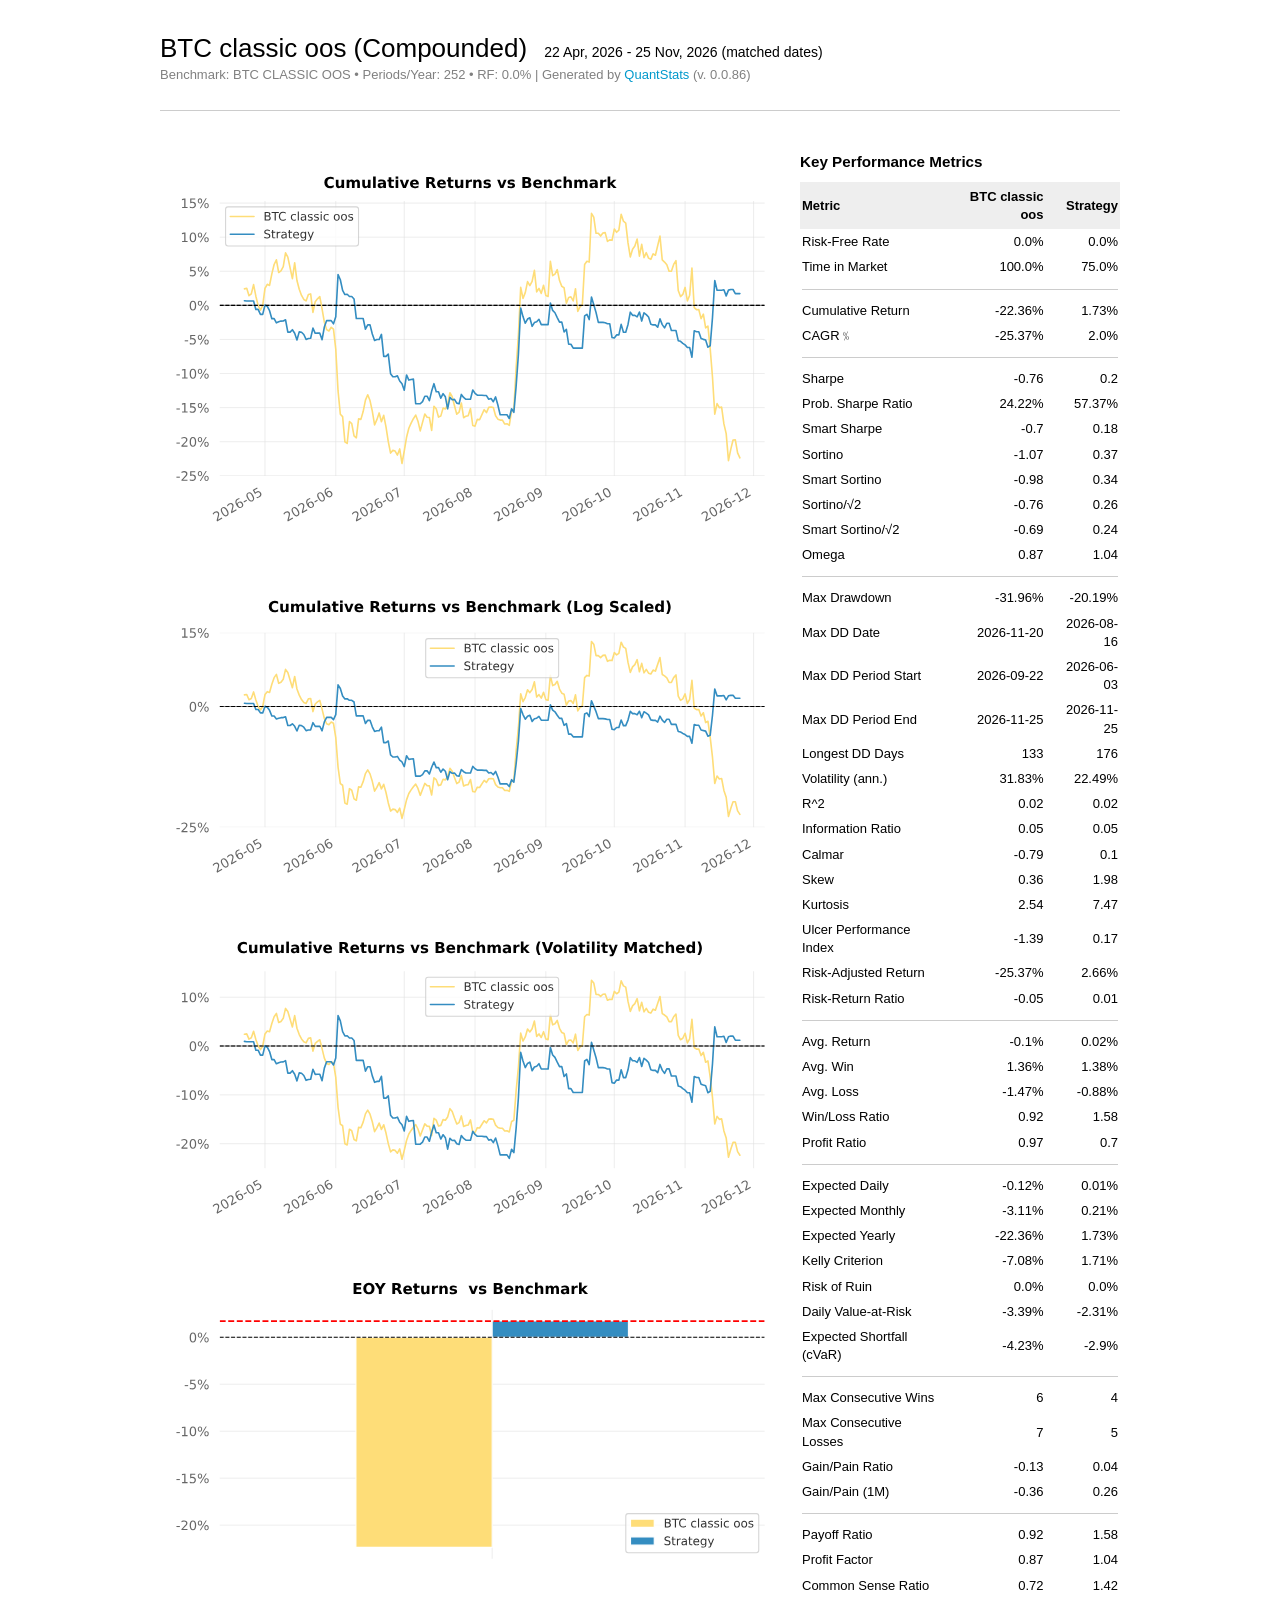
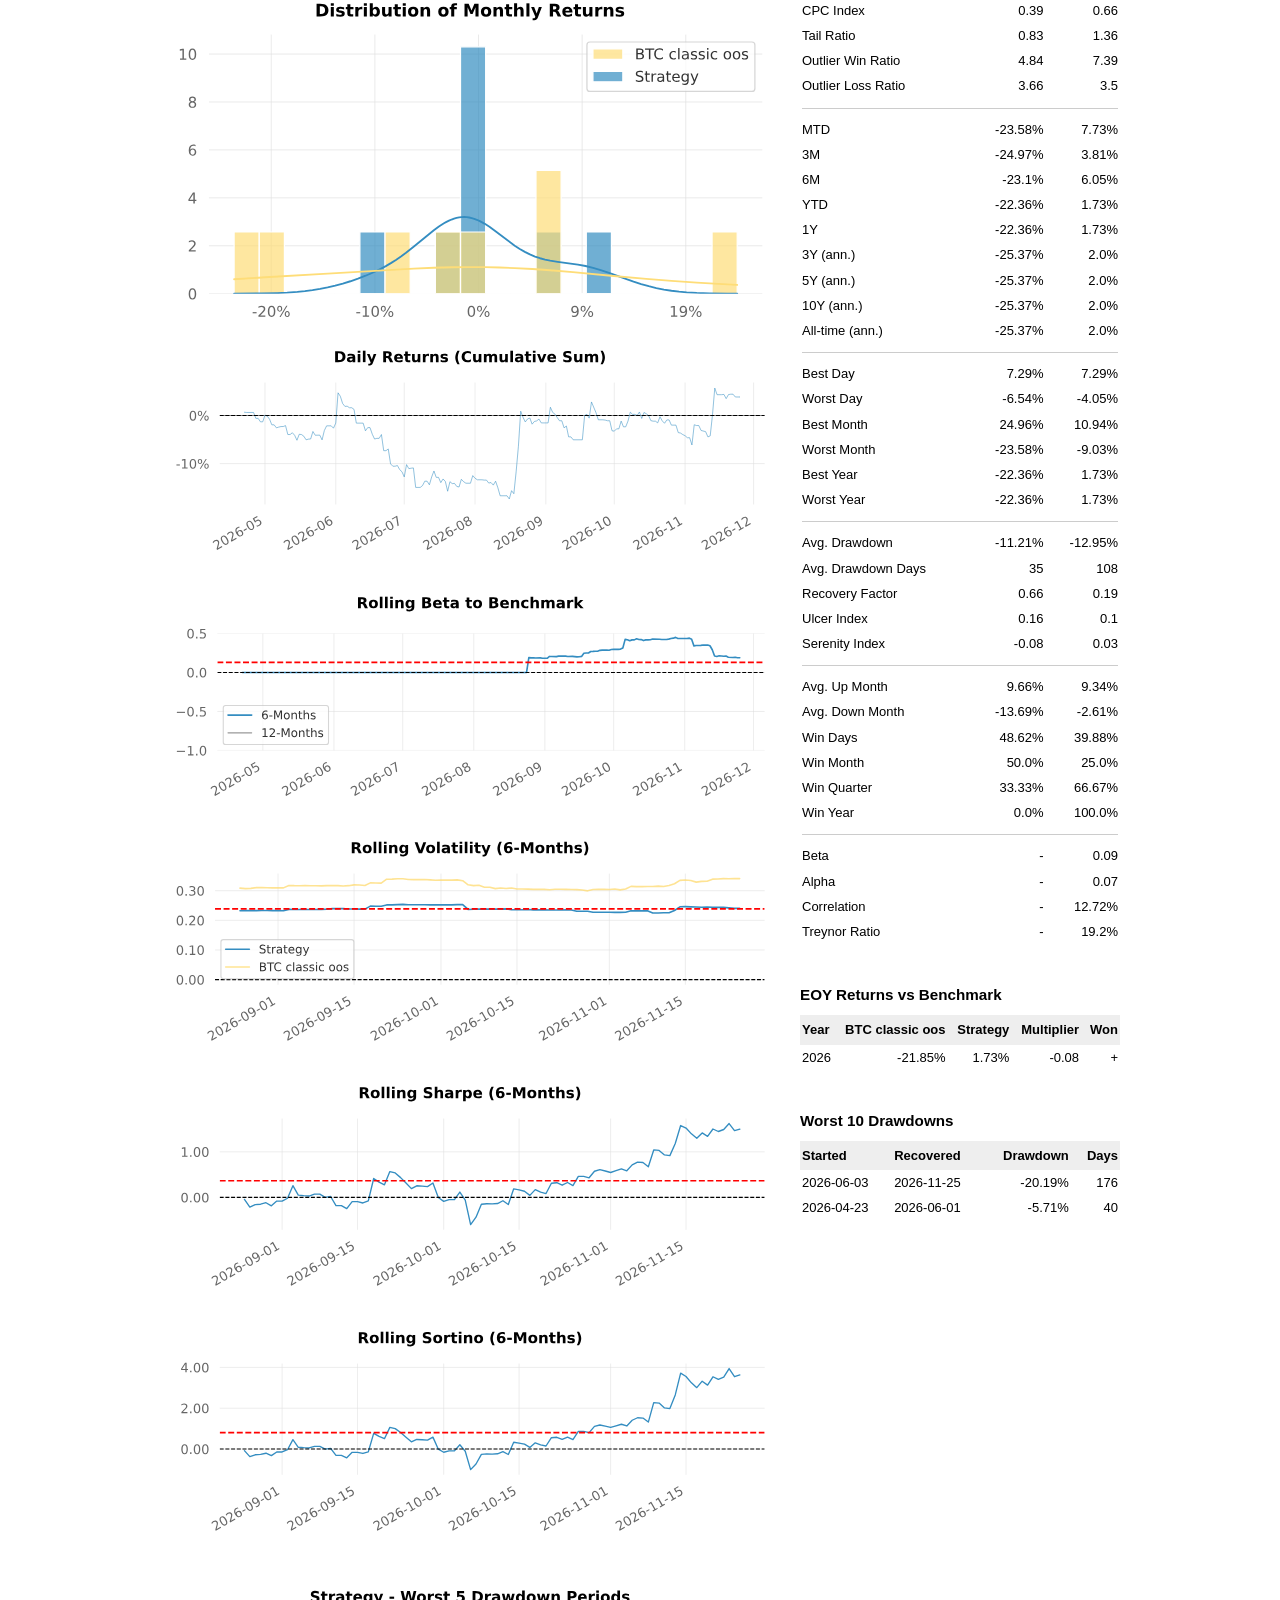
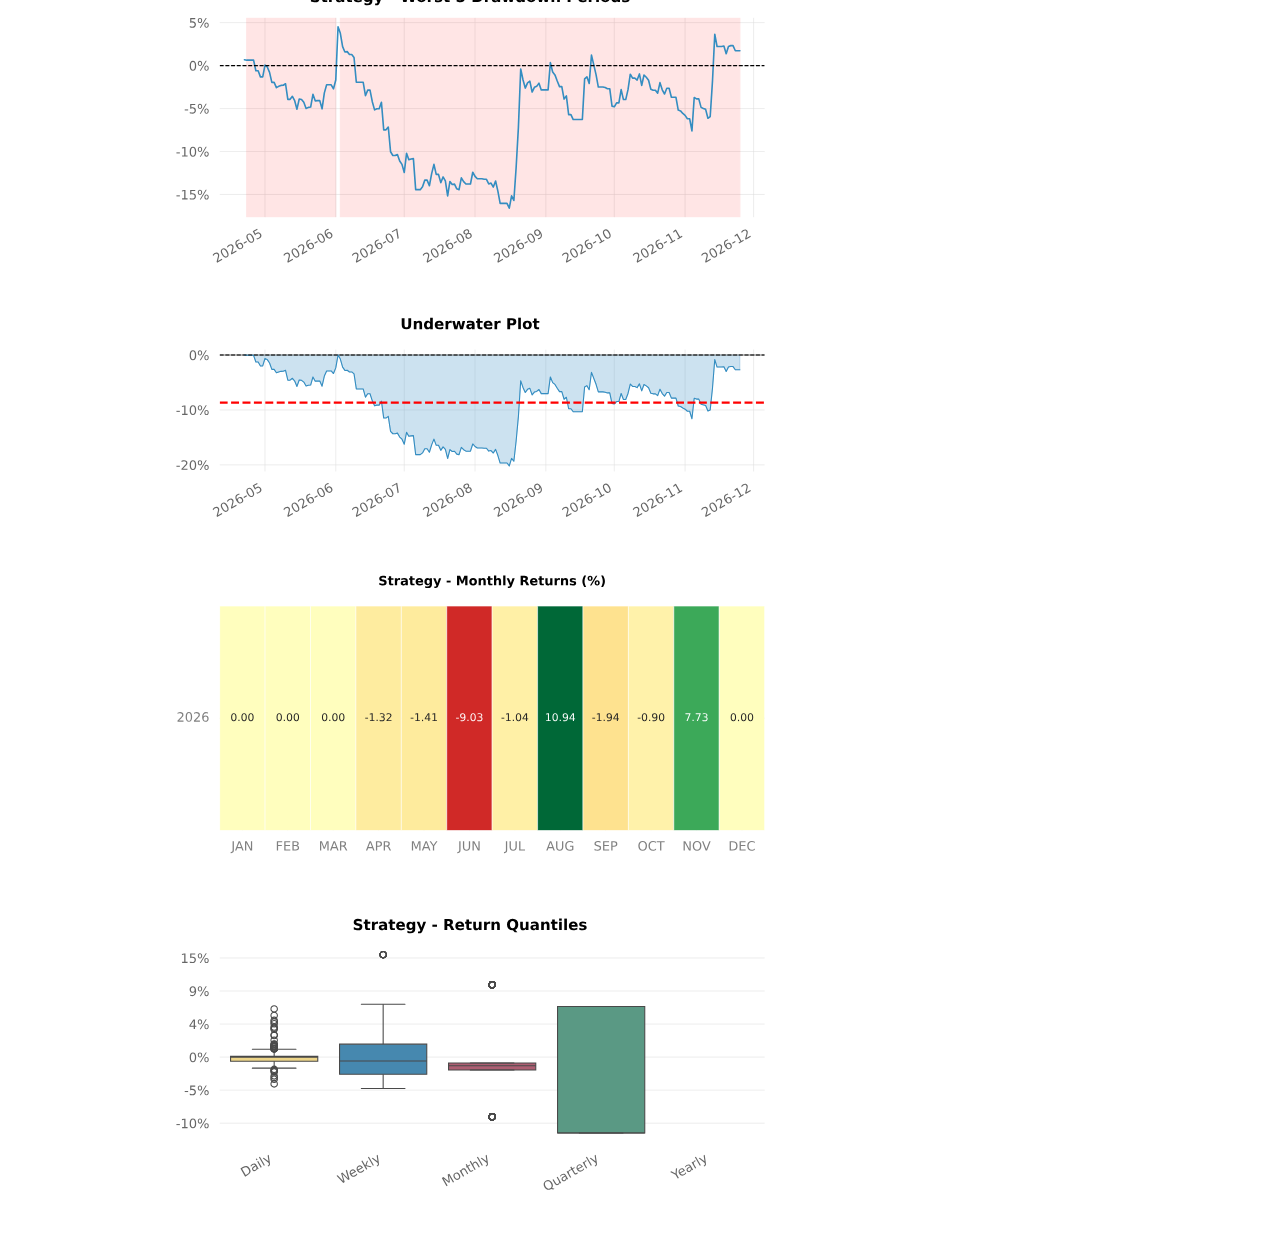
==== commit f820d29c: "data: 更新回测结果与 QuantStats 报告" ====
--- a/reports/btc_classic_oos.html
+++ b/reports/btc_classic_oos.html
@@ -20,7 +20,7 @@
 
     <div class="container">
 
-        <h1>BTC classic oos (Compounded) <dt>22 Apr, 2026 - 24 Nov, 2026 (matched dates)</dt></h1>
+        <h1>BTC classic oos (Compounded) <dt>22 Apr, 2026 - 25 Nov, 2026 (matched dates)</dt></h1>
         <h4>Benchmark: BTC CLASSIC OOS &bull; Periods/Year: 252 &bull; RF: 0.0% |  Generated by <a href="http://quantstats.io" target="quantstats">QuantStats</a> (v. 0.0.86)</h4>
         <hr>
 
@@ -35,7 +35,7 @@
   <rdf:RDF xmlns:dc="http://purl.org/dc/elements/1.1/" xmlns:cc="http://creativecommons.org/ns#" xmlns:rdf="http://www.w3.org/1999/02/22-rdf-syntax-ns#">
    <cc:Work>
     <dc:type rdf:resource="http://purl.org/dc/dcmitype/StillImage"/>
-    <dc:date>2026-11-24T02:33:10.637231</dc:date>
+    <dc:date>2026-11-25T02:36:00.360978</dc:date>
     <dc:format>image/svg+xml</dc:format>
     <dc:creator>
      <cc:Agent>
@@ -69,13 +69,13 @@
    <g id="matplotlib.axis_1">
     <g id="xtick_1">
      <g id="line2d_1">
-      <path d="M 97.628333 299.845093 
-L 97.628333 44.290901 
-" clip-path="url(#pea60dff303)" style="fill: none; stroke: #dddddd; stroke-width: 0.5; stroke-linecap: round"/>
+      <path d="M 97.539954 299.845093 
+L 97.539954 44.290901 
+" clip-path="url(#p2a9a9aa157)" style="fill: none; stroke: #dddddd; stroke-width: 0.5; stroke-linecap: round"/>
      </g>
      <g id="text_1">
       <!-- 2026-05 -->
-      <g style="fill: #666666" transform="translate(52.391093 342.585208) rotate(-30) scale(0.121 -0.121)">
+      <g style="fill: #666666" transform="translate(52.302714 342.585208) rotate(-30) scale(0.121 -0.121)">
        <defs>
         <path id="DejaVuSans-15" d="M 1228 531 
 L 3431 531 
@@ -197,13 +197,13 @@
     </g>
     <g id="xtick_2">
      <g id="line2d_2">
-      <path d="M 163.687037 299.845093 
-L 163.687037 44.290901 
-" clip-path="url(#pea60dff303)" style="fill: none; stroke: #dddddd; stroke-width: 0.5; stroke-linecap: round"/>
+      <path d="M 163.29424 299.845093 
+L 163.29424 44.290901 
+" clip-path="url(#p2a9a9aa157)" style="fill: none; stroke: #dddddd; stroke-width: 0.5; stroke-linecap: round"/>
      </g>
      <g id="text_2">
       <!-- 2026-06 -->
-      <g style="fill: #666666" transform="translate(118.449797 342.585208) rotate(-30) scale(0.121 -0.121)">
+      <g style="fill: #666666" transform="translate(118.056999 342.585208) rotate(-30) scale(0.121 -0.121)">
        <use xlink:href="#DejaVuSans-15"/>
        <use xlink:href="#DejaVuSans-13" transform="translate(63.625 0)"/>
        <use xlink:href="#DejaVuSans-15" transform="translate(127.25 0)"/>
@@ -216,13 +216,13 @@
     </g>
     <g id="xtick_3">
      <g id="line2d_3">
-      <path d="M 227.614815 299.845093 
-L 227.614815 44.290901 
-" clip-path="url(#pea60dff303)" style="fill: none; stroke: #dddddd; stroke-width: 0.5; stroke-linecap: round"/>
+      <path d="M 226.927419 299.845093 
+L 226.927419 44.290901 
+" clip-path="url(#p2a9a9aa157)" style="fill: none; stroke: #dddddd; stroke-width: 0.5; stroke-linecap: round"/>
      </g>
      <g id="text_3">
       <!-- 2026-07 -->
-      <g style="fill: #666666" transform="translate(182.377575 342.585208) rotate(-30) scale(0.121 -0.121)">
+      <g style="fill: #666666" transform="translate(181.690179 342.585208) rotate(-30) scale(0.121 -0.121)">
        <defs>
         <path id="DejaVuSans-1a" d="M 525 4666 
 L 3525 4666 
@@ -247,13 +247,13 @@
     </g>
     <g id="xtick_4">
      <g id="line2d_4">
-      <path d="M 293.673519 299.845093 
-L 293.673519 44.290901 
-" clip-path="url(#pea60dff303)" style="fill: none; stroke: #dddddd; stroke-width: 0.5; stroke-linecap: round"/>
+      <path d="M 292.681705 299.845093 
+L 292.681705 44.290901 
+" clip-path="url(#p2a9a9aa157)" style="fill: none; stroke: #dddddd; stroke-width: 0.5; stroke-linecap: round"/>
      </g>
      <g id="text_4">
       <!-- 2026-08 -->
-      <g style="fill: #666666" transform="translate(248.436278 342.585208) rotate(-30) scale(0.121 -0.121)">
+      <g style="fill: #666666" transform="translate(247.444465 342.585208) rotate(-30) scale(0.121 -0.121)">
        <defs>
         <path id="DejaVuSans-1b" d="M 2034 2216 
 Q 1584 2216 1326 1975 
@@ -307,13 +307,13 @@
     </g>
     <g id="xtick_5">
      <g id="line2d_5">
-      <path d="M 359.732222 299.845093 
-L 359.732222 44.290901 
-" clip-path="url(#pea60dff303)" style="fill: none; stroke: #dddddd; stroke-width: 0.5; stroke-linecap: round"/>
+      <path d="M 358.435991 299.845093 
+L 358.435991 44.290901 
+" clip-path="url(#p2a9a9aa157)" style="fill: none; stroke: #dddddd; stroke-width: 0.5; stroke-linecap: round"/>
      </g>
      <g id="text_5">
       <!-- 2026-09 -->
-      <g style="fill: #666666" transform="translate(314.494982 342.585208) rotate(-30) scale(0.121 -0.121)">
+      <g style="fill: #666666" transform="translate(313.198751 342.585208) rotate(-30) scale(0.121 -0.121)">
        <defs>
         <path id="DejaVuSans-1c" d="M 703 97 
 L 703 672 
@@ -358,13 +358,13 @@
     </g>
     <g id="xtick_6">
      <g id="line2d_6">
-      <path d="M 423.66 299.845093 
-L 423.66 44.290901 
-" clip-path="url(#pea60dff303)" style="fill: none; stroke: #dddddd; stroke-width: 0.5; stroke-linecap: round"/>
+      <path d="M 422.069171 299.845093 
+L 422.069171 44.290901 
+" clip-path="url(#p2a9a9aa157)" style="fill: none; stroke: #dddddd; stroke-width: 0.5; stroke-linecap: round"/>
      </g>
      <g id="text_6">
       <!-- 2026-10 -->
-      <g style="fill: #666666" transform="translate(378.42276 342.585208) rotate(-30) scale(0.121 -0.121)">
+      <g style="fill: #666666" transform="translate(376.83193 342.585208) rotate(-30) scale(0.121 -0.121)">
        <defs>
         <path id="DejaVuSans-14" d="M 794 531 
 L 1825 531 
@@ -393,13 +393,13 @@
     </g>
     <g id="xtick_7">
      <g id="line2d_7">
-      <path d="M 489.718704 299.845093 
-L 489.718704 44.290901 
-" clip-path="url(#pea60dff303)" style="fill: none; stroke: #dddddd; stroke-width: 0.5; stroke-linecap: round"/>
+      <path d="M 487.823456 299.845093 
+L 487.823456 44.290901 
+" clip-path="url(#p2a9a9aa157)" style="fill: none; stroke: #dddddd; stroke-width: 0.5; stroke-linecap: round"/>
      </g>
      <g id="text_7">
       <!-- 2026-11 -->
-      <g style="fill: #666666" transform="translate(444.481463 342.585208) rotate(-30) scale(0.121 -0.121)">
+      <g style="fill: #666666" transform="translate(442.586216 342.585208) rotate(-30) scale(0.121 -0.121)">
        <use xlink:href="#DejaVuSans-15"/>
        <use xlink:href="#DejaVuSans-13" transform="translate(63.625 0)"/>
        <use xlink:href="#DejaVuSans-15" transform="translate(127.25 0)"/>
@@ -412,13 +412,13 @@
     </g>
     <g id="xtick_8">
      <g id="line2d_8">
-      <path d="M 553.646481 299.845093 
-L 553.646481 44.290901 
-" clip-path="url(#pea60dff303)" style="fill: none; stroke: #dddddd; stroke-width: 0.5; stroke-linecap: round"/>
+      <path d="M 551.456636 299.845093 
+L 551.456636 44.290901 
+" clip-path="url(#p2a9a9aa157)" style="fill: none; stroke: #dddddd; stroke-width: 0.5; stroke-linecap: round"/>
      </g>
      <g id="text_8">
       <!-- 2026-12 -->
-      <g style="fill: #666666" transform="translate(508.409241 342.585208) rotate(-30) scale(0.121 -0.121)">
+      <g style="fill: #666666" transform="translate(506.219396 342.585208) rotate(-30) scale(0.121 -0.121)">
        <use xlink:href="#DejaVuSans-15"/>
        <use xlink:href="#DejaVuSans-13" transform="translate(63.625 0)"/>
        <use xlink:href="#DejaVuSans-15" transform="translate(127.25 0)"/>
@@ -435,7 +435,7 @@
      <g id="line2d_9">
       <path d="M 55.436 299.663868 
 L 561.744 299.663868 
-" clip-path="url(#pea60dff303)" style="fill: none; stroke: #dddddd; stroke-width: 0.5; stroke-linecap: round"/>
+" clip-path="url(#p2a9a9aa157)" style="fill: none; stroke: #dddddd; stroke-width: 0.5; stroke-linecap: round"/>
      </g>
      <g id="text_9">
       <!-- -25% -->
@@ -500,7 +500,7 @@
      <g id="line2d_10">
       <path d="M 55.436 267.992271 
 L 561.744 267.992271 
-" clip-path="url(#pea60dff303)" style="fill: none; stroke: #dddddd; stroke-width: 0.5; stroke-linecap: round"/>
+" clip-path="url(#p2a9a9aa157)" style="fill: none; stroke: #dddddd; stroke-width: 0.5; stroke-linecap: round"/>
      </g>
      <g id="text_10">
       <!-- -20% -->
@@ -516,7 +516,7 @@
      <g id="line2d_11">
       <path d="M 55.436 236.320675 
 L 561.744 236.320675 
-" clip-path="url(#pea60dff303)" style="fill: none; stroke: #dddddd; stroke-width: 0.5; stroke-linecap: round"/>
+" clip-path="url(#p2a9a9aa157)" style="fill: none; stroke: #dddddd; stroke-width: 0.5; stroke-linecap: round"/>
      </g>
      <g id="text_11">
       <!-- -15% -->
@@ -532,7 +532,7 @@
      <g id="line2d_12">
       <path d="M 55.436 204.649078 
 L 561.744 204.649078 
-" clip-path="url(#pea60dff303)" style="fill: none; stroke: #dddddd; stroke-width: 0.5; stroke-linecap: round"/>
+" clip-path="url(#p2a9a9aa157)" style="fill: none; stroke: #dddddd; stroke-width: 0.5; stroke-linecap: round"/>
      </g>
      <g id="text_12">
       <!-- -10% -->
@@ -548,7 +548,7 @@
      <g id="line2d_13">
       <path d="M 55.436 172.977482 
 L 561.744 172.977482 
-" clip-path="url(#pea60dff303)" style="fill: none; stroke: #dddddd; stroke-width: 0.5; stroke-linecap: round"/>
+" clip-path="url(#p2a9a9aa157)" style="fill: none; stroke: #dddddd; stroke-width: 0.5; stroke-linecap: round"/>
      </g>
      <g id="text_13">
       <!-- -5% -->
@@ -563,7 +563,7 @@
      <g id="line2d_14">
       <path d="M 55.436 141.305885 
 L 561.744 141.305885 
-" clip-path="url(#pea60dff303)" style="fill: none; stroke: #dddddd; stroke-width: 0.5; stroke-linecap: round"/>
+" clip-path="url(#p2a9a9aa157)" style="fill: none; stroke: #dddddd; stroke-width: 0.5; stroke-linecap: round"/>
      </g>
      <g id="text_14">
       <!-- 0% -->
@@ -577,7 +577,7 @@
      <g id="line2d_15">
       <path d="M 55.436 109.634289 
 L 561.744 109.634289 
-" clip-path="url(#pea60dff303)" style="fill: none; stroke: #dddddd; stroke-width: 0.5; stroke-linecap: round"/>
+" clip-path="url(#p2a9a9aa157)" style="fill: none; stroke: #dddddd; stroke-width: 0.5; stroke-linecap: round"/>
      </g>
      <g id="text_15">
       <!-- 5% -->
@@ -591,7 +591,7 @@
      <g id="line2d_16">
       <path d="M 55.436 77.962692 
 L 561.744 77.962692 
-" clip-path="url(#pea60dff303)" style="fill: none; stroke: #dddddd; stroke-width: 0.5; stroke-linecap: round"/>
+" clip-path="url(#p2a9a9aa157)" style="fill: none; stroke: #dddddd; stroke-width: 0.5; stroke-linecap: round"/>
      </g>
      <g id="text_16">
       <!-- 10% -->
@@ -606,7 +606,7 @@
      <g id="line2d_17">
       <path d="M 55.436 46.291096 
 L 561.744 46.291096 
-" clip-path="url(#pea60dff303)" style="fill: none; stroke: #dddddd; stroke-width: 0.5; stroke-linecap: round"/>
+" clip-path="url(#p2a9a9aa157)" style="fill: none; stroke: #dddddd; stroke-width: 0.5; stroke-linecap: round"/>
      </g>
      <g id="text_17">
       <!-- 15% -->
@@ -621,431 +621,432 @@
    <g id="line2d_18">
     <path d="M 55.436 141.305885 
 L 561.744 141.305885 
-" clip-path="url(#pea60dff303)" style="fill: none; stroke: #808080; stroke-linecap: round"/>
+" clip-path="url(#p2a9a9aa157)" style="fill: none; stroke: #808080; stroke-linecap: round"/>
    </g>
    <g id="line2d_19">
     <path d="M 78.45 125.990205 
-L 80.580926 125.469693 
-L 82.711852 132.301106 
-L 84.842778 130.631647 
-L 86.973704 122.051081 
-L 89.10463 132.792562 
-L 91.235556 141.307546 
-L 93.366481 145.847708 
-L 95.497407 141.217058 
-L 97.628333 125.588406 
-L 99.759259 121.764675 
-L 101.890185 122.802379 
-L 104.021111 112.089953 
-L 106.152037 103.340863 
-L 108.282963 99.020694 
-L 110.413889 110.779956 
-L 112.544815 109.342113 
-L 114.675741 105.363971 
-L 116.806667 92.48648 
-L 118.937593 96.522733 
-L 123.199444 116.516383 
-L 125.33037 101.807552 
-L 127.461296 118.224859 
-L 129.592222 126.323101 
-L 131.723148 132.067 
-L 133.854074 135.825978 
-L 135.985 137.172503 
-L 138.115926 131.259251 
-L 140.246852 130.672325 
-L 142.377778 147.8924 
-L 144.508704 137.926291 
-L 146.63963 135.263958 
-L 148.770556 133.160324 
-L 150.901481 144.658914 
-L 153.032407 156.979366 
-L 155.163333 163.853947 
-L 157.294259 165.13738 
-L 159.425185 161.662316 
-L 161.556111 163.330114 
-L 163.687037 182.086821 
-L 165.817963 220.831366 
-L 167.948889 242.459607 
-L 170.079815 244.696897 
-L 172.210741 268.129082 
-L 174.341667 269.59017 
-L 176.472593 249.178118 
-L 178.603519 251.221149 
-L 180.734444 262.542084 
-L 182.86537 264.392518 
-L 184.996296 246.779776 
-L 187.127222 247.236366 
-L 189.258148 239.970778 
-L 191.389074 229.339708 
-L 193.52 224.399407 
-L 195.650926 229.746488 
-L 197.781852 239.519999 
-L 199.912778 252.392509 
-L 202.043704 247.497037 
-L 204.17463 241.260851 
-L 206.305556 249.419695 
-L 208.436481 243.483198 
-L 210.567407 254.213887 
-L 212.698333 267.923202 
-L 214.829259 278.572535 
-L 216.960185 276.041368 
-L 219.091111 276.668141 
-L 221.222037 280.384781 
-L 223.352963 274.718918 
-L 225.483889 288.228993 
-L 227.614815 276.61335 
-L 229.745741 263.879477 
-L 231.876667 255.44668 
-L 234.007593 250.744635 
-L 236.138519 246.641969 
-L 238.269444 243.221697 
-L 240.40037 248.923258 
-L 242.531296 257.930528 
-L 246.793148 242.289424 
-L 248.924074 245.258917 
-L 251.055 245.507966 
-L 253.185926 257.437411 
-L 255.316852 235.04874 
-L 257.447778 237.414706 
-L 259.578704 245.127751 
-L 261.70963 244.195478 
-L 263.840556 236.772159 
-L 265.971481 237.622246 
-L 268.102407 233.271361 
-L 270.233333 222.514937 
-L 272.364259 226.159353 
-L 274.495185 234.583849 
-L 276.626111 242.439683 
-L 278.757037 240.575137 
-L 280.887963 231.982948 
-L 283.018889 245.696413 
-L 285.149815 244.261891 
-L 287.280741 243.806132 
-L 289.411667 237.144072 
-L 291.542593 252.913852 
-L 293.673519 253.487495 
-L 295.804444 247.20482 
-L 297.93537 247.555149 
-L 302.197222 238.229926 
-L 304.328148 240.962823 
-L 306.459074 236.078143 
-L 308.59 235.726154 
-L 310.720926 236.210139 
-L 312.851852 243.867564 
-L 314.982778 247.035466 
-L 317.113704 247.903817 
-L 319.24463 247.942835 
-L 321.375556 251.573138 
-L 323.506481 251.257676 
-L 325.637407 252.741178 
-L 327.768333 239.282573 
-L 329.899259 237.617265 
-L 332.030185 199.369988 
-L 334.161111 168.746929 
-L 336.292037 124.574777 
-L 338.422963 134.792425 
-L 340.553889 129.487683 
-L 342.684815 119.290788 
-L 344.815741 123.009089 
-L 346.946667 118.965364 
-L 349.077593 108.848166 
-L 351.208519 128.76295 
-L 353.339444 125.595048 
-L 355.47037 130.197472 
-L 357.601296 122.645478 
-L 359.732222 132.197335 
-L 361.863148 132.990141 
-L 363.994074 100.407067 
-L 366.125 113.759411 
-L 368.255926 112.331531 
-L 370.386852 108.115962 
-L 372.517778 118.290442 
-L 374.648704 123.718049 
-L 376.77963 125.010613 
-L 378.910556 139.330927 
-L 381.041481 133.978865 
-L 383.172407 133.461674 
-L 385.303333 137.226464 
-L 387.434259 125.895567 
-L 389.565185 147.041483 
-L 391.696111 142.418304 
-L 393.827037 140.575342 
-L 395.957963 103.330071 
-L 398.088889 100.386313 
-L 400.219815 101.107725 
-L 402.350741 55.907 
-L 404.481667 59.406968 
-L 406.612593 74.361528 
-L 408.743519 74.334132 
-L 410.874444 76.903487 
-L 413.00537 74.129082 
-L 415.136296 73.740566 
-L 417.267222 81.875334 
-L 419.398148 80.497264 
-L 421.529074 80.88827 
-L 423.66 70.446478 
-L 425.790926 73.415972 
-L 427.921852 71.42441 
-L 430.052778 56.772861 
-L 432.183704 63.163457 
-L 434.31463 64.847858 
-L 436.445556 83.345553 
-L 438.576481 96.370814 
-L 440.707407 89.132621 
-L 442.838333 86.197164 
-L 444.969259 79.758418 
-L 447.100185 95.597932 
-L 449.231111 84.568384 
-L 451.362037 96.980983 
-L 453.492963 92.401803 
-L 455.623889 97.442554 
-L 457.754815 98.54252 
-L 459.885741 93.427055 
-L 462.016667 94.754486 
-L 466.278519 76.986504 
-L 468.409444 99.143559 
-L 470.54037 101.061235 
-L 472.671296 103.550895 
-L 474.802222 109.618557 
-L 476.933148 109.570408 
-L 479.064074 103.290224 
-L 481.195 99.732974 
-L 483.325926 127.485329 
-L 485.456852 133.131269 
-L 487.587778 131.187027 
-L 489.718704 124.647831 
-L 491.84963 137.20986 
-L 493.980556 131.86444 
-L 496.111481 106.737891 
-L 498.242407 143.402878 
-L 500.373333 145.338818 
-L 502.504259 145.225916 
-L 504.635185 153.625507 
-L 506.766111 149.458918 
-L 508.897037 162.331428 
-L 511.027963 160.583935 
-L 513.158889 181.765548 
-L 515.289815 207.846784 
-L 517.420741 242.397345 
-L 519.551667 232.549949 
-L 521.682593 236.407718 
-L 523.813519 235.834075 
-L 525.944444 251.443633 
-L 528.07537 260.459205 
-L 530.206296 285.609828 
-L 532.337222 275.119056 
-L 534.468148 266.345892 
-L 536.599074 266.295252 
-L 538.73 267.821092 
-L 538.73 267.821092 
-" clip-path="url(#pea60dff303)" style="fill: none; stroke: #fedd78; stroke-width: 1.5; stroke-linecap: round"/>
+L 80.571106 125.469693 
+L 82.692212 132.301106 
+L 84.813318 130.631647 
+L 86.934424 122.051081 
+L 89.05553 132.792562 
+L 91.176636 141.307546 
+L 93.297742 145.847708 
+L 95.418848 141.217058 
+L 97.539954 125.588406 
+L 99.66106 121.764675 
+L 101.782166 122.802379 
+L 103.903272 112.089953 
+L 106.024378 103.340863 
+L 108.145484 99.020694 
+L 110.26659 110.779956 
+L 112.387696 109.342113 
+L 114.508802 105.363971 
+L 116.629908 92.48648 
+L 118.751014 96.522733 
+L 122.993226 116.516383 
+L 125.114332 101.807552 
+L 127.235438 118.224859 
+L 129.356544 126.323101 
+L 131.47765 132.067 
+L 133.598756 135.825978 
+L 135.719862 137.172503 
+L 137.840968 131.259251 
+L 139.962074 130.672325 
+L 142.08318 147.8924 
+L 144.204286 137.926291 
+L 146.325392 135.263958 
+L 148.446498 133.160324 
+L 150.567604 144.658914 
+L 152.68871 156.979366 
+L 154.809816 163.853947 
+L 156.930922 165.13738 
+L 159.052028 161.662316 
+L 161.173134 163.330114 
+L 163.29424 182.086821 
+L 165.415346 220.831366 
+L 167.536452 242.459607 
+L 169.657558 244.696897 
+L 171.778664 268.129082 
+L 173.89977 269.59017 
+L 176.020876 249.178118 
+L 178.141982 251.221149 
+L 180.263088 262.542084 
+L 182.384194 264.392518 
+L 184.5053 246.779776 
+L 186.626406 247.236366 
+L 188.747512 239.970778 
+L 190.868618 229.339708 
+L 192.989724 224.399407 
+L 195.110829 229.746488 
+L 197.231935 239.519999 
+L 199.353041 252.392509 
+L 201.474147 247.497037 
+L 203.595253 241.260851 
+L 205.716359 249.419695 
+L 207.837465 243.483198 
+L 209.958571 254.213887 
+L 212.079677 267.923202 
+L 214.200783 278.572535 
+L 216.321889 276.041368 
+L 218.442995 276.668141 
+L 220.564101 280.384781 
+L 222.685207 274.718918 
+L 224.806313 288.228993 
+L 226.927419 276.61335 
+L 229.048525 263.879477 
+L 231.169631 255.44668 
+L 233.290737 250.744635 
+L 235.411843 246.641969 
+L 237.532949 243.221697 
+L 239.654055 248.923258 
+L 241.775161 257.930528 
+L 246.017373 242.289424 
+L 248.138479 245.258917 
+L 250.259585 245.507966 
+L 252.380691 257.437411 
+L 254.501797 235.04874 
+L 256.622903 237.414706 
+L 258.744009 245.127751 
+L 260.865115 244.195478 
+L 262.986221 236.772159 
+L 265.107327 237.622246 
+L 267.228433 233.271361 
+L 269.349539 222.514937 
+L 271.470645 226.159353 
+L 273.591751 234.583849 
+L 275.712857 242.439683 
+L 277.833963 240.575137 
+L 279.955069 231.982948 
+L 282.076175 245.696413 
+L 284.197281 244.261891 
+L 286.318387 243.806132 
+L 288.439493 237.144072 
+L 290.560599 252.913852 
+L 292.681705 253.487495 
+L 294.802811 247.20482 
+L 296.923917 247.555149 
+L 301.166129 238.229926 
+L 303.287235 240.962823 
+L 305.408341 236.078143 
+L 307.529447 235.726154 
+L 309.650553 236.210139 
+L 311.771659 243.867564 
+L 313.892765 247.035466 
+L 316.013871 247.903817 
+L 318.134977 247.942835 
+L 320.256083 251.573138 
+L 322.377189 251.257676 
+L 324.498295 252.741178 
+L 326.619401 239.282573 
+L 328.740507 237.617265 
+L 330.861613 199.369988 
+L 332.982719 168.746929 
+L 335.103825 124.574777 
+L 337.224931 134.792425 
+L 339.346037 129.487683 
+L 341.467143 119.290788 
+L 343.588249 123.009089 
+L 345.709355 118.965364 
+L 347.830461 108.848166 
+L 349.951567 128.76295 
+L 352.072673 125.595048 
+L 354.193779 130.197472 
+L 356.314885 122.645478 
+L 358.435991 132.197335 
+L 360.557097 132.990141 
+L 362.678203 100.407067 
+L 364.799309 113.759411 
+L 366.920415 112.331531 
+L 369.041521 108.115962 
+L 371.162627 118.290442 
+L 373.283733 123.718049 
+L 375.404839 125.010613 
+L 377.525945 139.330927 
+L 379.647051 133.978865 
+L 381.768157 133.461674 
+L 383.889263 137.226464 
+L 386.010369 125.895567 
+L 388.131475 147.041483 
+L 390.252581 142.418304 
+L 392.373687 140.575342 
+L 394.494793 103.330071 
+L 396.615899 100.386313 
+L 398.737005 101.107725 
+L 400.858111 55.907 
+L 402.979217 59.406968 
+L 405.100323 74.361528 
+L 407.221429 74.334132 
+L 409.342535 76.903487 
+L 411.463641 74.129082 
+L 413.584747 73.740566 
+L 415.705853 81.875334 
+L 417.826959 80.497264 
+L 419.948065 80.88827 
+L 422.069171 70.446478 
+L 424.190276 73.415972 
+L 426.311382 71.42441 
+L 428.432488 56.772861 
+L 430.553594 63.163457 
+L 432.6747 64.847858 
+L 434.795806 83.345553 
+L 436.916912 96.370814 
+L 439.038018 89.132621 
+L 441.159124 86.197164 
+L 443.28023 79.758418 
+L 445.401336 95.597932 
+L 447.522442 84.568384 
+L 449.643548 96.980983 
+L 451.764654 92.401803 
+L 453.88576 97.442554 
+L 456.006866 98.54252 
+L 458.127972 93.427055 
+L 460.249078 94.754486 
+L 464.49129 76.986504 
+L 466.612396 99.143559 
+L 468.733502 101.061235 
+L 470.854608 103.550895 
+L 472.975714 109.618557 
+L 475.09682 109.570408 
+L 477.217926 103.290224 
+L 479.339032 99.732974 
+L 481.460138 127.485329 
+L 483.581244 133.131269 
+L 485.70235 131.187027 
+L 487.823456 124.647831 
+L 489.944562 137.20986 
+L 492.065668 131.86444 
+L 494.186774 106.737891 
+L 496.30788 143.402878 
+L 498.428986 145.338818 
+L 500.550092 145.225916 
+L 502.671198 153.625507 
+L 504.792304 149.458918 
+L 506.91341 162.331428 
+L 509.034516 160.583935 
+L 511.155622 181.765548 
+L 513.276728 207.846784 
+L 515.397834 242.397345 
+L 517.51894 232.549949 
+L 519.640046 236.407718 
+L 521.761152 235.834075 
+L 523.882258 251.443633 
+L 526.003364 260.459205 
+L 528.12447 285.609828 
+L 530.245576 275.119056 
+L 532.366682 266.345892 
+L 534.487788 266.295252 
+L 536.608894 278.326807 
+L 538.73 282.958287 
+L 538.73 282.958287 
+" clip-path="url(#p2a9a9aa157)" style="fill: none; stroke: #fedd78; stroke-width: 1.5; stroke-linecap: round"/>
    </g>
    <g id="line2d_20">
     <path d="M 78.45 136.99691 
-L 80.580926 137.314965 
-L 86.973704 137.314965 
-L 89.10463 145.091667 
-L 91.235556 145.091667 
-L 93.366481 149.644167 
-L 95.497407 149.644167 
-L 97.628333 140.976392 
-L 99.759259 142.305424 
-L 101.890185 146.286268 
-L 104.021111 153.666143 
-L 106.152037 153.666143 
-L 108.282963 157.557658 
-L 110.413889 156.601462 
-L 112.544815 155.913534 
-L 114.675741 155.826721 
-L 116.806667 154.690747 
-L 118.937593 166.17647 
-L 121.068519 166.17647 
-L 123.199444 163.945051 
-L 125.33037 167.213046 
-L 127.461296 173.429707 
-L 129.592222 165.941814 
-L 131.723148 166.314545 
-L 133.854074 168.396272 
-L 135.985 172.926802 
-L 138.115926 172.113462 
-L 140.246852 171.873935 
-L 142.377778 162.485415 
-L 144.508704 167.287451 
-L 146.63963 167.153482 
-L 148.770556 167.153482 
-L 150.901481 173.173936 
-L 153.032407 161.411651 
-L 155.163333 155.469195 
-L 159.425185 155.469195 
-L 161.556111 158.47275 
-L 163.687037 151.921725 
-L 165.817963 112.728407 
-L 167.948889 117.523796 
-L 170.079815 127.34197 
-L 172.210741 131.260827 
-L 174.341667 131.01331 
-L 176.472593 133.095961 
-L 178.603519 133.095961 
-L 180.734444 135.341202 
-L 182.86537 153.555641 
-L 189.258148 153.555641 
-L 191.389074 163.491692 
-L 193.52 159.40992 
-L 195.650926 159.40992 
-L 197.781852 167.92627 
-L 199.912778 173.956753 
-L 202.043704 173.086868 
-L 204.17463 173.086868 
-L 206.305556 168.311399 
-L 208.436481 188.67881 
-L 210.567407 188.67881 
-L 212.698333 186.582761 
-L 214.829259 204.85194 
-L 216.960185 207.592474 
-L 219.091111 207.592474 
-L 221.222037 206.824077 
-L 223.352963 211.620599 
-L 225.483889 214.11578 
-L 227.614815 220.135903 
-L 229.745741 205.958261 
-L 231.876667 210.716232 
-L 234.007593 210.177388 
-L 236.138519 209.868948 
-L 238.269444 232.753424 
-L 242.531296 232.753424 
-L 244.662222 230.694764 
-L 246.793148 225.729282 
-L 248.924074 225.729282 
-L 251.055 229.867478 
-L 253.185926 220.972348 
-L 255.316852 214.094348 
-L 257.447778 221.533918 
-L 259.578704 221.533918 
-L 261.70963 227.583418 
-L 263.840556 223.402095 
-L 265.971481 226.2935 
-L 268.102407 237.421564 
-L 270.233333 226.747585 
-L 272.364259 228.950779 
-L 274.495185 228.674936 
-L 276.626111 232.16157 
-L 278.757037 232.789145 
-L 280.887963 224.071716 
-L 283.018889 226.874552 
-L 285.149815 228.59107 
-L 289.411667 228.59107 
-L 291.542593 219.93066 
-L 293.673519 222.981153 
-L 295.804444 224.767073 
-L 300.066296 224.767073 
-L 302.197222 225.109108 
-L 304.328148 225.111909 
-L 306.459074 228.507253 
-L 308.59 227.901094 
-L 310.720926 230.846457 
-L 312.851852 226.408641 
-L 314.982778 233.860399 
-L 317.113704 242.905146 
-L 323.506481 242.905146 
-L 325.637407 246.418489 
-L 327.768333 237.333345 
-L 329.899259 240.727143 
-L 332.030185 216.4387 
-L 334.161111 186.875957 
-L 336.292037 144.146316 
-L 338.422963 152.118316 
-L 340.553889 158.172229 
-L 342.684815 154.382512 
-L 344.815741 153.147885 
-L 346.946667 161.128212 
-L 349.077593 157.670629 
-L 351.208519 156.938388 
-L 353.339444 154.570009 
-L 355.47037 159.548742 
-L 361.863148 159.548742 
-L 363.994074 139.455725 
-L 366.125 146.336395 
-L 368.255926 148.498629 
-L 370.386852 152.992725 
-L 372.517778 157.173452 
-L 374.648704 157.173452 
-L 376.77963 166.312255 
-L 378.910556 163.943536 
-L 381.041481 177.762459 
-L 383.172407 177.762459 
-L 385.303333 181.402491 
-L 393.827037 181.402491 
-L 395.957963 151.459556 
-L 398.088889 149.945599 
-L 400.219815 154.828178 
-L 402.350741 133.9577 
-L 406.612593 148.329437 
-L 408.743519 157.459032 
-L 413.00537 157.459032 
-L 415.136296 157.835085 
-L 417.267222 158.676731 
-L 419.398148 158.676731 
-L 421.529074 171.508366 
-L 423.66 171.9944 
-L 425.790926 169.08631 
-L 427.921852 169.08631 
-L 430.052778 159.329754 
-L 432.183704 166.66847 
-L 434.31463 166.66847 
-L 436.445556 159.378693 
-L 438.576481 147.99225 
-L 440.707407 150.906153 
-L 442.838333 150.906153 
-L 444.969259 152.320503 
-L 447.100185 147.806217 
-L 449.231111 156.226043 
-L 451.362037 148.544142 
-L 453.492963 150.233754 
-L 455.623889 152.477414 
-L 457.754815 159.104536 
-L 459.885741 159.809499 
-L 462.016667 159.809499 
-L 464.147593 161.977587 
-L 466.278519 154.210927 
-L 468.409444 159.527298 
-L 470.54037 162.565664 
-L 472.671296 158.290679 
-L 474.802222 158.290679 
-L 476.933148 164.988059 
-L 481.195 164.988059 
-L 483.325926 174.433293 
-L 485.456852 175.031509 
-L 487.587778 176.932932 
-L 489.718704 178.346023 
-L 491.84963 180.800138 
-L 493.980556 180.800138 
-L 496.111481 189.803246 
-L 498.242407 165.188723 
-L 500.373333 166.165047 
-L 502.504259 166.165047 
-L 504.635185 172.411684 
-L 506.766111 173.225166 
-L 508.897037 173.896803 
-L 511.027963 180.477535 
-L 513.158889 179.194331 
-L 515.289815 153.088921 
-L 517.420741 118.514191 
-L 519.551667 127.572222 
-L 523.813519 127.572222 
-L 525.944444 127.182074 
-L 528.07537 132.868257 
-L 530.206296 127.499261 
-L 532.337222 126.943703 
-L 534.468148 126.943703 
-L 536.599074 130.723286 
-L 538.73 130.723286 
-L 538.73 130.723286 
-" clip-path="url(#pea60dff303)" style="fill: none; stroke: #348dc1; stroke-width: 1.5; stroke-linecap: round"/>
+L 80.571106 137.314965 
+L 86.934424 137.314965 
+L 89.05553 145.091667 
+L 91.176636 145.091667 
+L 93.297742 149.644167 
+L 95.418848 149.644167 
+L 97.539954 140.976392 
+L 99.66106 142.305424 
+L 101.782166 146.286268 
+L 103.903272 153.666143 
+L 106.024378 153.666143 
+L 108.145484 157.557658 
+L 110.26659 156.601462 
+L 112.387696 155.913534 
+L 114.508802 155.826721 
+L 116.629908 154.690747 
+L 118.751014 166.17647 
+L 120.87212 166.17647 
+L 122.993226 163.945051 
+L 125.114332 167.213046 
+L 127.235438 173.429707 
+L 129.356544 165.941814 
+L 131.47765 166.314545 
+L 133.598756 168.396272 
+L 135.719862 172.926802 
+L 137.840968 172.113462 
+L 139.962074 171.873935 
+L 142.08318 162.485415 
+L 144.204286 167.287451 
+L 146.325392 167.153482 
+L 148.446498 167.153482 
+L 150.567604 173.173936 
+L 152.68871 161.411651 
+L 154.809816 155.469195 
+L 159.052028 155.469195 
+L 161.173134 158.47275 
+L 163.29424 151.921725 
+L 165.415346 112.728407 
+L 167.536452 117.523796 
+L 169.657558 127.34197 
+L 171.778664 131.260827 
+L 173.89977 131.01331 
+L 176.020876 133.095961 
+L 178.141982 133.095961 
+L 180.263088 135.341202 
+L 182.384194 153.555641 
+L 188.747512 153.555641 
+L 190.868618 163.491692 
+L 192.989724 159.40992 
+L 195.110829 159.40992 
+L 197.231935 167.92627 
+L 199.353041 173.956753 
+L 201.474147 173.086868 
+L 203.595253 173.086868 
+L 205.716359 168.311399 
+L 207.837465 188.67881 
+L 209.958571 188.67881 
+L 212.079677 186.582761 
+L 214.200783 204.85194 
+L 216.321889 207.592474 
+L 218.442995 207.592474 
+L 220.564101 206.824077 
+L 222.685207 211.620599 
+L 224.806313 214.11578 
+L 226.927419 220.135903 
+L 229.048525 205.958261 
+L 231.169631 210.716232 
+L 233.290737 210.177388 
+L 235.411843 209.868948 
+L 237.532949 232.753424 
+L 241.775161 232.753424 
+L 243.896267 230.694764 
+L 246.017373 225.729282 
+L 248.138479 225.729282 
+L 250.259585 229.867478 
+L 252.380691 220.972348 
+L 254.501797 214.094348 
+L 256.622903 221.533918 
+L 258.744009 221.533918 
+L 260.865115 227.583418 
+L 262.986221 223.402095 
+L 265.107327 226.2935 
+L 267.228433 237.421564 
+L 269.349539 226.747585 
+L 271.470645 228.950779 
+L 273.591751 228.674936 
+L 275.712857 232.16157 
+L 277.833963 232.789145 
+L 279.955069 224.071716 
+L 282.076175 226.874552 
+L 284.197281 228.59107 
+L 288.439493 228.59107 
+L 290.560599 219.93066 
+L 292.681705 222.981153 
+L 294.802811 224.767073 
+L 299.045023 224.767073 
+L 301.166129 225.109108 
+L 303.287235 225.111909 
+L 305.408341 228.507253 
+L 307.529447 227.901094 
+L 309.650553 230.846457 
+L 311.771659 226.408641 
+L 313.892765 233.860399 
+L 316.013871 242.905146 
+L 322.377189 242.905146 
+L 324.498295 246.418489 
+L 326.619401 237.333345 
+L 328.740507 240.727143 
+L 330.861613 216.412627 
+L 332.982719 186.696636 
+L 335.103825 143.832882 
+L 337.224931 151.762028 
+L 339.346037 157.873455 
+L 341.467143 154.050926 
+L 343.588249 152.815638 
+L 345.709355 160.800232 
+L 347.830461 157.3408 
+L 349.951567 156.608168 
+L 352.072673 154.238523 
+L 354.193779 159.219917 
+L 360.557097 159.219917 
+L 362.678203 139.11616 
+L 364.799309 146.000508 
+L 366.920415 148.163898 
+L 369.041521 152.660396 
+L 371.162627 156.843357 
+L 373.283733 156.843357 
+L 375.404839 165.987045 
+L 377.525945 163.61706 
+L 379.647051 177.44337 
+L 381.768157 177.44337 
+L 383.889263 181.085348 
+L 392.373687 181.085348 
+L 394.494793 151.126408 
+L 396.615899 149.611641 
+L 398.737005 154.49683 
+L 400.858111 133.615197 
+L 405.100323 147.994615 
+L 407.221429 157.12909 
+L 411.463641 157.12909 
+L 413.584747 157.505344 
+L 415.705853 158.34744 
+L 417.826959 158.34744 
+L 419.948065 171.185933 
+L 422.069171 171.672227 
+L 424.190276 168.762583 
+L 426.311382 168.762583 
+L 428.432488 159.000812 
+L 430.553594 166.34345 
+L 432.6747 166.34345 
+L 434.795806 159.049777 
+L 436.916912 147.657248 
+L 439.038018 150.572709 
+L 441.159124 150.572709 
+L 443.28023 151.987815 
+L 445.401336 147.471116 
+L 447.522442 155.895442 
+L 449.643548 148.209435 
+L 451.764654 149.899951 
+L 453.88576 152.14481 
+L 456.006866 158.775474 
+L 458.127972 159.480813 
+L 460.249078 159.480813 
+L 462.370184 161.650061 
+L 464.49129 153.879249 
+L 466.612396 159.198462 
+L 468.733502 162.238451 
+L 470.854608 157.961181 
+L 472.975714 157.961181 
+L 475.09682 164.662141 
+L 479.339032 164.662141 
+L 481.460138 174.112424 
+L 483.581244 174.71096 
+L 485.70235 176.613399 
+L 487.823456 178.027245 
+L 489.944562 180.482673 
+L 492.065668 180.482673 
+L 494.186774 189.490593 
+L 496.30788 164.862912 
+L 498.428986 165.839758 
+L 500.550092 165.839758 
+L 502.671198 172.089734 
+L 504.792304 172.903652 
+L 506.91341 173.575648 
+L 509.034516 180.159896 
+L 511.155622 178.876007 
+L 513.276728 152.756643 
+L 515.397834 118.163433 
+L 517.51894 127.226305 
+L 521.761152 127.226305 
+L 523.882258 126.835949 
+L 526.003364 132.525171 
+L 528.12447 127.153306 
+L 530.245576 126.597451 
+L 532.366682 126.597451 
+L 534.487788 130.379053 
+L 538.73 130.379053 
+L 538.73 130.379053 
+" clip-path="url(#p2a9a9aa157)" style="fill: none; stroke: #348dc1; stroke-width: 1.5; stroke-linecap: round"/>
    </g>
    <g id="line2d_21">
     <path d="M 55.436 141.305885 
 L 561.744 141.305885 
-" clip-path="url(#pea60dff303)" style="fill: none; stroke-dasharray: 3.7,1.6; stroke-dashoffset: 0; stroke: #000000"/>
+" clip-path="url(#p2a9a9aa157)" style="fill: none; stroke-dasharray: 3.7,1.6; stroke-dashoffset: 0; stroke: #000000"/>
    </g>
    <g id="legend_1">
     <g id="patch_3">
@@ -1861,7 +1862,7 @@
   </g>
  </g>
  <defs>
-  <clipPath id="pea60dff303">
+  <clipPath id="p2a9a9aa157">
    <rect x="55.436" y="44.290901" width="506.308" height="255.554192"/>
   </clipPath>
  </defs>
@@ -1877,7 +1878,7 @@
   <rdf:RDF xmlns:dc="http://purl.org/dc/elements/1.1/" xmlns:cc="http://creativecommons.org/ns#" xmlns:rdf="http://www.w3.org/1999/02/22-rdf-syntax-ns#">
    <cc:Work>
     <dc:type rdf:resource="http://purl.org/dc/dcmitype/StillImage"/>
-    <dc:date>2026-11-24T02:33:10.715579</dc:date>
+    <dc:date>2026-11-25T02:36:00.493009</dc:date>
     <dc:format>image/svg+xml</dc:format>
     <dc:creator>
      <cc:Agent>
@@ -1911,13 +1912,13 @@
    <g id="matplotlib.axis_1">
     <g id="xtick_1">
      <g id="line2d_1">
-      <path d="M 97.628333 227.845093 
-L 97.628333 47.108582 
-" clip-path="url(#p51c493985f)" style="fill: none; stroke: #dddddd; stroke-width: 0.5; stroke-linecap: round"/>
+      <path d="M 97.539954 227.845093 
+L 97.539954 47.108582 
+" clip-path="url(#pb54da7de2a)" style="fill: none; stroke: #dddddd; stroke-width: 0.5; stroke-linecap: round"/>
      </g>
      <g id="text_1">
       <!-- 2026-05 -->
-      <g style="fill: #666666" transform="translate(52.391093 270.585208) rotate(-30) scale(0.121 -0.121)">
+      <g style="fill: #666666" transform="translate(52.302714 270.585208) rotate(-30) scale(0.121 -0.121)">
        <defs>
         <path id="DejaVuSans-15" d="M 1228 531 
 L 3431 531 
@@ -2039,13 +2040,13 @@
     </g>
     <g id="xtick_2">
      <g id="line2d_2">
-      <path d="M 163.687037 227.845093 
-L 163.687037 47.108582 
-" clip-path="url(#p51c493985f)" style="fill: none; stroke: #dddddd; stroke-width: 0.5; stroke-linecap: round"/>
+      <path d="M 163.29424 227.845093 
+L 163.29424 47.108582 
+" clip-path="url(#pb54da7de2a)" style="fill: none; stroke: #dddddd; stroke-width: 0.5; stroke-linecap: round"/>
      </g>
      <g id="text_2">
       <!-- 2026-06 -->
-      <g style="fill: #666666" transform="translate(118.449797 270.585208) rotate(-30) scale(0.121 -0.121)">
+      <g style="fill: #666666" transform="translate(118.056999 270.585208) rotate(-30) scale(0.121 -0.121)">
        <use xlink:href="#DejaVuSans-15"/>
        <use xlink:href="#DejaVuSans-13" transform="translate(63.625 0)"/>
        <use xlink:href="#DejaVuSans-15" transform="translate(127.25 0)"/>
@@ -2058,13 +2059,13 @@
     </g>
     <g id="xtick_3">
      <g id="line2d_3">
-      <path d="M 227.614815 227.845093 
-L 227.614815 47.108582 
-" clip-path="url(#p51c493985f)" style="fill: none; stroke: #dddddd; stroke-width: 0.5; stroke-linecap: round"/>
+      <path d="M 226.927419 227.845093 
+L 226.927419 47.108582 
+" clip-path="url(#pb54da7de2a)" style="fill: none; stroke: #dddddd; stroke-width: 0.5; stroke-linecap: round"/>
      </g>
      <g id="text_3">
       <!-- 2026-07 -->
-      <g style="fill: #666666" transform="translate(182.377575 270.585208) rotate(-30) scale(0.121 -0.121)">
+      <g style="fill: #666666" transform="translate(181.690179 270.585208) rotate(-30) scale(0.121 -0.121)">
        <defs>
         <path id="DejaVuSans-1a" d="M 525 4666 
 L 3525 4666 
@@ -2089,13 +2090,13 @@
     </g>
     <g id="xtick_4">
      <g id="line2d_4">
-      <path d="M 293.673519 227.845093 
-L 293.673519 47.108582 
-" clip-path="url(#p51c493985f)" style="fill: none; stroke: #dddddd; stroke-width: 0.5; stroke-linecap: round"/>
+      <path d="M 292.681705 227.845093 
+L 292.681705 47.108582 
+" clip-path="url(#pb54da7de2a)" style="fill: none; stroke: #dddddd; stroke-width: 0.5; stroke-linecap: round"/>
      </g>
      <g id="text_4">
       <!-- 2026-08 -->
-      <g style="fill: #666666" transform="translate(248.436278 270.585208) rotate(-30) scale(0.121 -0.121)">
+      <g style="fill: #666666" transform="translate(247.444465 270.585208) rotate(-30) scale(0.121 -0.121)">
        <defs>
         <path id="DejaVuSans-1b" d="M 2034 2216 
 Q 1584 2216 1326 1975 
@@ -2149,13 +2150,13 @@
     </g>
     <g id="xtick_5">
      <g id="line2d_5">
-      <path d="M 359.732222 227.845093 
-L 359.732222 47.108582 
-" clip-path="url(#p51c493985f)" style="fill: none; stroke: #dddddd; stroke-width: 0.5; stroke-linecap: round"/>
+      <path d="M 358.435991 227.845093 
+L 358.435991 47.108582 
+" clip-path="url(#pb54da7de2a)" style="fill: none; stroke: #dddddd; stroke-width: 0.5; stroke-linecap: round"/>
      </g>
      <g id="text_5">
       <!-- 2026-09 -->
-      <g style="fill: #666666" transform="translate(314.494982 270.585208) rotate(-30) scale(0.121 -0.121)">
+      <g style="fill: #666666" transform="translate(313.198751 270.585208) rotate(-30) scale(0.121 -0.121)">
        <defs>
         <path id="DejaVuSans-1c" d="M 703 97 
 L 703 672 
@@ -2200,13 +2201,13 @@
     </g>
     <g id="xtick_6">
      <g id="line2d_6">
-      <path d="M 423.66 227.845093 
-L 423.66 47.108582 
-" clip-path="url(#p51c493985f)" style="fill: none; stroke: #dddddd; stroke-width: 0.5; stroke-linecap: round"/>
+      <path d="M 422.069171 227.845093 
+L 422.069171 47.108582 
+" clip-path="url(#pb54da7de2a)" style="fill: none; stroke: #dddddd; stroke-width: 0.5; stroke-linecap: round"/>
      </g>
      <g id="text_6">
       <!-- 2026-10 -->
-      <g style="fill: #666666" transform="translate(378.42276 270.585208) rotate(-30) scale(0.121 -0.121)">
+      <g style="fill: #666666" transform="translate(376.83193 270.585208) rotate(-30) scale(0.121 -0.121)">
        <defs>
         <path id="DejaVuSans-14" d="M 794 531 
 L 1825 531 
@@ -2235,13 +2236,13 @@
     </g>
     <g id="xtick_7">
      <g id="line2d_7">
-      <path d="M 489.718704 227.845093 
-L 489.718704 47.108582 
-" clip-path="url(#p51c493985f)" style="fill: none; stroke: #dddddd; stroke-width: 0.5; stroke-linecap: round"/>
+      <path d="M 487.823456 227.845093 
+L 487.823456 47.108582 
+" clip-path="url(#pb54da7de2a)" style="fill: none; stroke: #dddddd; stroke-width: 0.5; stroke-linecap: round"/>
      </g>
      <g id="text_7">
       <!-- 2026-11 -->
-      <g style="fill: #666666" transform="translate(444.481463 270.585208) rotate(-30) scale(0.121 -0.121)">
+      <g style="fill: #666666" transform="translate(442.586216 270.585208) rotate(-30) scale(0.121 -0.121)">
        <use xlink:href="#DejaVuSans-15"/>
        <use xlink:href="#DejaVuSans-13" transform="translate(63.625 0)"/>
        <use xlink:href="#DejaVuSans-15" transform="translate(127.25 0)"/>
@@ -2254,13 +2255,13 @@
     </g>
     <g id="xtick_8">
      <g id="line2d_8">
-      <path d="M 553.646481 227.845093 
-L 553.646481 47.108582 
-" clip-path="url(#p51c493985f)" style="fill: none; stroke: #dddddd; stroke-width: 0.5; stroke-linecap: round"/>
+      <path d="M 551.456636 227.845093 
+L 551.456636 47.108582 
+" clip-path="url(#pb54da7de2a)" style="fill: none; stroke: #dddddd; stroke-width: 0.5; stroke-linecap: round"/>
      </g>
      <g id="text_8">
       <!-- 2026-12 -->
-      <g style="fill: #666666" transform="translate(508.409241 270.585208) rotate(-30) scale(0.121 -0.121)">
+      <g style="fill: #666666" transform="translate(506.219396 270.585208) rotate(-30) scale(0.121 -0.121)">
        <use xlink:href="#DejaVuSans-15"/>
        <use xlink:href="#DejaVuSans-13" transform="translate(63.625 0)"/>
        <use xlink:href="#DejaVuSans-15" transform="translate(127.25 0)"/>
@@ -2277,7 +2278,7 @@
      <g id="line2d_9">
       <path d="M 55.436 227.845093 
 L 561.744 227.845093 
-" clip-path="url(#p51c493985f)" style="fill: none; stroke: #dddddd; stroke-width: 0.5; stroke-linecap: round"/>
+" clip-path="url(#pb54da7de2a)" style="fill: none; stroke: #dddddd; stroke-width: 0.5; stroke-linecap: round"/>
      </g>
      <g id="text_9">
       <!-- -25% -->
@@ -2342,7 +2343,7 @@
      <g id="line2d_10">
       <path d="M 55.436 115.720839 
 L 561.744 115.720839 
-" clip-path="url(#p51c493985f)" style="fill: none; stroke: #dddddd; stroke-width: 0.5; stroke-linecap: round"/>
+" clip-path="url(#pb54da7de2a)" style="fill: none; stroke: #dddddd; stroke-width: 0.5; stroke-linecap: round"/>
      </g>
      <g id="text_10">
       <!-- 0% -->
@@ -2356,7 +2357,7 @@
      <g id="line2d_11">
       <path d="M 55.436 47.108582 
 L 561.744 47.108582 
-" clip-path="url(#p51c493985f)" style="fill: none; stroke: #dddddd; stroke-width: 0.5; stroke-linecap: round"/>
+" clip-path="url(#pb54da7de2a)" style="fill: none; stroke: #dddddd; stroke-width: 0.5; stroke-linecap: round"/>
      </g>
      <g id="text_11">
       <!-- 15% -->
@@ -2371,429 +2372,430 @@
    <g id="line2d_12">
     <path d="M 55.436 115.720839 
 L 561.744 115.720839 
-" clip-path="url(#p51c493985f)" style="fill: none; stroke: #808080; stroke-linecap: round"/>
+" clip-path="url(#pb54da7de2a)" style="fill: none; stroke: #808080; stroke-linecap: round"/>
    </g>
    <g id="line2d_13">
     <path d="M 78.45 104.889075 
-L 80.580926 104.520951 
-L 82.711852 109.352356 
-L 84.842778 108.171659 
-L 86.973704 102.103194 
-L 89.10463 109.69993 
-L 91.235556 115.722013 
-L 93.366481 118.932968 
-L 95.497407 115.658017 
-L 97.628333 104.604909 
-L 99.759259 101.900638 
-L 101.890185 102.634537 
-L 104.021111 95.05835 
-L 106.152037 88.8707 
-L 108.282963 85.815331 
-L 110.413889 94.131876 
-L 112.544815 93.114985 
-L 114.675741 90.301509 
-L 116.806667 81.194115 
-L 118.937593 84.048689 
-L 123.199444 98.18887 
-L 125.33037 87.78629 
-L 127.461296 99.397161 
-L 129.592222 105.12451 
-L 131.723148 109.186788 
-L 133.854074 111.845264 
-L 135.985 112.797572 
-L 138.115926 108.615521 
-L 140.246852 108.200428 
-L 142.377778 120.379043 
-L 144.508704 113.330676 
-L 146.63963 111.447785 
-L 148.770556 109.960024 
-L 150.901481 118.092213 
-L 153.032407 126.805651 
-L 155.163333 131.667586 
-L 157.294259 132.575272 
-L 159.425185 130.117591 
-L 161.556111 131.297113 
-L 163.687037 144.562486 
-L 165.817963 171.96393 
-L 167.948889 187.260149 
-L 170.079815 188.842436 
-L 172.210741 205.414465 
-L 174.341667 206.447795 
-L 176.472593 192.011706 
-L 178.603519 193.456606 
-L 180.734444 201.463152 
-L 182.86537 202.771841 
-L 184.996296 190.315518 
-L 187.127222 190.638434 
-L 189.258148 185.499966 
-L 191.389074 177.981316 
-L 193.52 174.487369 
-L 195.650926 178.269004 
-L 197.781852 185.18116 
-L 199.912778 194.285031 
-L 202.043704 190.822789 
-L 204.17463 186.412349 
-L 206.305556 192.182557 
-L 208.436481 187.984067 
-L 210.567407 195.573171 
-L 212.698333 205.268859 
-L 214.829259 212.800425 
-L 216.960185 211.010298 
-L 219.091111 211.453574 
-L 221.222037 214.082107 
-L 223.352963 210.075017 
-L 225.483889 219.629797 
-L 227.614815 211.414824 
-L 229.745741 202.409001 
-L 231.876667 196.445043 
-L 234.007593 193.1196 
-L 236.138519 190.218056 
-L 238.269444 187.799125 
-L 240.40037 191.83146 
-L 242.531296 198.201704 
-L 246.793148 187.13979 
-L 248.924074 189.239915 
-L 251.055 189.416051 
-L 253.185926 197.852955 
-L 255.316852 182.018935 
-L 257.447778 183.692225 
-L 259.578704 189.147151 
-L 261.70963 188.487816 
-L 263.840556 183.237795 
-L 265.971481 183.839005 
-L 268.102407 180.761913 
-L 270.233333 173.154608 
-L 272.364259 175.732062 
-L 274.495185 181.690149 
-L 276.626111 187.246058 
-L 278.757037 185.927388 
-L 280.887963 179.850704 
-L 283.018889 189.549327 
-L 285.149815 188.534785 
-L 287.280741 188.212457 
-L 289.411667 183.500824 
-L 291.542593 194.653742 
-L 293.673519 195.059442 
-L 295.804444 190.616123 
-L 297.93537 190.863887 
-L 302.197222 184.268776 
-L 304.328148 186.201573 
-L 306.459074 182.746963 
-L 308.59 182.498025 
-L 310.720926 182.840315 
-L 312.851852 188.255904 
-L 314.982778 190.496351 
-L 317.113704 191.110477 
-L 319.24463 191.138072 
-L 321.375556 193.705545 
-L 323.506481 193.482439 
-L 325.637407 194.531622 
-L 327.768333 185.013244 
-L 329.899259 183.835482 
-L 332.030185 156.785723 
-L 334.161111 135.128067 
-L 336.292037 103.888037 
-L 338.422963 111.114301 
-L 340.553889 107.362609 
-L 342.684815 100.151022 
-L 344.815741 102.78073 
-L 346.946667 99.920872 
-L 349.077593 92.765649 
-L 351.208519 106.850053 
-L 353.339444 104.609606 
-L 355.47037 107.864596 
-L 357.601296 102.523571 
-L 359.732222 109.278966 
-L 361.863148 109.839665 
-L 363.994074 86.79582 
-L 366.125 96.239047 
-L 368.255926 95.229201 
-L 370.386852 92.24781 
-L 372.517778 99.443544 
-L 374.648704 103.28213 
-L 376.77963 104.196274 
-L 378.910556 114.324082 
-L 381.041481 110.538924 
-L 383.172407 110.173149 
-L 385.303333 112.835735 
-L 387.434259 104.822143 
-L 389.565185 119.777246 
-L 391.696111 116.507579 
-L 393.827037 115.204174 
-L 395.957963 88.863067 
-L 398.088889 86.781142 
-L 400.219815 87.291349 
-L 402.350741 55.323878 
-L 404.481667 57.799173 
-L 406.612593 68.37554 
-L 408.743519 68.356165 
-L 410.874444 70.173299 
-L 413.00537 68.211146 
-L 415.136296 67.936374 
-L 417.267222 73.689556 
-L 419.398148 72.714938 
-L 421.529074 72.991471 
-L 423.66 65.606685 
-L 425.790926 67.706811 
-L 427.921852 66.298312 
-L 430.052778 55.936243 
-L 432.183704 60.455888 
-L 434.31463 61.647153 
-L 436.445556 74.729345 
-L 438.576481 83.941246 
-L 440.707407 78.822153 
-L 442.838333 76.746099 
-L 444.969259 72.192402 
-L 447.100185 83.394638 
-L 449.231111 75.594171 
-L 451.362037 84.372779 
-L 453.492963 81.134229 
-L 455.623889 84.699217 
-L 457.754815 85.47715 
-L 459.885741 81.859321 
-L 462.016667 82.798125 
-L 466.278519 70.232011 
-L 468.409444 85.902225 
-L 470.54037 87.25847 
-L 472.671296 89.019241 
-L 474.802222 93.310496 
-L 476.933148 93.276443 
-L 479.064074 88.834885 
-L 481.195 86.319079 
-L 483.325926 105.946477 
-L 485.456852 109.939475 
-L 487.587778 108.564442 
-L 489.718704 103.939703 
-L 491.84963 112.823992 
-L 493.980556 109.043531 
-L 496.111481 91.273192 
-L 498.242407 117.203902 
-L 500.373333 118.573064 
-L 502.504259 118.493216 
-L 504.635185 124.433689 
-L 506.766111 121.486937 
-L 508.897037 130.590809 
-L 511.027963 129.354923 
-L 513.158889 144.335271 
-L 515.289815 162.780798 
-L 517.420741 187.216115 
-L 519.551667 180.251706 
-L 521.682593 182.98005 
-L 523.813519 182.57435 
-L 525.944444 193.613954 
-L 528.07537 199.99007 
-L 530.206296 217.777435 
-L 532.337222 210.358009 
-L 534.468148 204.153332 
-L 536.599074 204.117518 
-L 538.73 205.196643 
-L 538.73 205.196643 
-" clip-path="url(#p51c493985f)" style="fill: none; stroke: #fedd78; stroke-width: 1.5; stroke-linecap: round"/>
+L 80.571106 104.520951 
+L 82.692212 109.352356 
+L 84.813318 108.171659 
+L 86.934424 102.103194 
+L 89.05553 109.69993 
+L 91.176636 115.722013 
+L 93.297742 118.932968 
+L 95.418848 115.658017 
+L 97.539954 104.604909 
+L 99.66106 101.900638 
+L 101.782166 102.634537 
+L 103.903272 95.05835 
+L 106.024378 88.8707 
+L 108.145484 85.815331 
+L 110.26659 94.131876 
+L 112.387696 93.114985 
+L 114.508802 90.301509 
+L 116.629908 81.194115 
+L 118.751014 84.048689 
+L 122.993226 98.18887 
+L 125.114332 87.78629 
+L 127.235438 99.397161 
+L 129.356544 105.12451 
+L 131.47765 109.186788 
+L 133.598756 111.845264 
+L 135.719862 112.797572 
+L 137.840968 108.615521 
+L 139.962074 108.200428 
+L 142.08318 120.379043 
+L 144.204286 113.330676 
+L 146.325392 111.447785 
+L 148.446498 109.960024 
+L 150.567604 118.092213 
+L 152.68871 126.805651 
+L 154.809816 131.667586 
+L 156.930922 132.575272 
+L 159.052028 130.117591 
+L 161.173134 131.297113 
+L 163.29424 144.562486 
+L 165.415346 171.96393 
+L 167.536452 187.260149 
+L 169.657558 188.842436 
+L 171.778664 205.414465 
+L 173.89977 206.447795 
+L 176.020876 192.011706 
+L 178.141982 193.456606 
+L 180.263088 201.463152 
+L 182.384194 202.771841 
+L 184.5053 190.315518 
+L 186.626406 190.638434 
+L 188.747512 185.499966 
+L 190.868618 177.981316 
+L 192.989724 174.487369 
+L 195.110829 178.269004 
+L 197.231935 185.18116 
+L 199.353041 194.285031 
+L 201.474147 190.822789 
+L 203.595253 186.412349 
+L 205.716359 192.182557 
+L 207.837465 187.984067 
+L 209.958571 195.573171 
+L 212.079677 205.268859 
+L 214.200783 212.800425 
+L 216.321889 211.010298 
+L 218.442995 211.453574 
+L 220.564101 214.082107 
+L 222.685207 210.075017 
+L 224.806313 219.629797 
+L 226.927419 211.414824 
+L 229.048525 202.409001 
+L 231.169631 196.445043 
+L 233.290737 193.1196 
+L 235.411843 190.218056 
+L 237.532949 187.799125 
+L 239.654055 191.83146 
+L 241.775161 198.201704 
+L 246.017373 187.13979 
+L 248.138479 189.239915 
+L 250.259585 189.416051 
+L 252.380691 197.852955 
+L 254.501797 182.018935 
+L 256.622903 183.692225 
+L 258.744009 189.147151 
+L 260.865115 188.487816 
+L 262.986221 183.237795 
+L 265.107327 183.839005 
+L 267.228433 180.761913 
+L 269.349539 173.154608 
+L 271.470645 175.732062 
+L 273.591751 181.690149 
+L 275.712857 187.246058 
+L 277.833963 185.927388 
+L 279.955069 179.850704 
+L 282.076175 189.549327 
+L 284.197281 188.534785 
+L 286.318387 188.212457 
+L 288.439493 183.500824 
+L 290.560599 194.653742 
+L 292.681705 195.059442 
+L 294.802811 190.616123 
+L 296.923917 190.863887 
+L 301.166129 184.268776 
+L 303.287235 186.201573 
+L 305.408341 182.746963 
+L 307.529447 182.498025 
+L 309.650553 182.840315 
+L 311.771659 188.255904 
+L 313.892765 190.496351 
+L 316.013871 191.110477 
+L 318.134977 191.138072 
+L 320.256083 193.705545 
+L 322.377189 193.482439 
+L 324.498295 194.531622 
+L 326.619401 185.013244 
+L 328.740507 183.835482 
+L 330.861613 156.785723 
+L 332.982719 135.128067 
+L 335.103825 103.888037 
+L 337.224931 111.114301 
+L 339.346037 107.362609 
+L 341.467143 100.151022 
+L 343.588249 102.78073 
+L 345.709355 99.920872 
+L 347.830461 92.765649 
+L 349.951567 106.850053 
+L 352.072673 104.609606 
+L 354.193779 107.864596 
+L 356.314885 102.523571 
+L 358.435991 109.278966 
+L 360.557097 109.839665 
+L 362.678203 86.79582 
+L 364.799309 96.239047 
+L 366.920415 95.229201 
+L 369.041521 92.24781 
+L 371.162627 99.443544 
+L 373.283733 103.28213 
+L 375.404839 104.196274 
+L 377.525945 114.324082 
+L 379.647051 110.538924 
+L 381.768157 110.173149 
+L 383.889263 112.835735 
+L 386.010369 104.822143 
+L 388.131475 119.777246 
+L 390.252581 116.507579 
+L 392.373687 115.204174 
+L 394.494793 88.863067 
+L 396.615899 86.781142 
+L 398.737005 87.291349 
+L 400.858111 55.323878 
+L 402.979217 57.799173 
+L 405.100323 68.37554 
+L 407.221429 68.356165 
+L 409.342535 70.173299 
+L 411.463641 68.211146 
+L 413.584747 67.936374 
+L 415.705853 73.689556 
+L 417.826959 72.714938 
+L 419.948065 72.991471 
+L 422.069171 65.606685 
+L 424.190276 67.706811 
+L 426.311382 66.298312 
+L 428.432488 55.936243 
+L 430.553594 60.455888 
+L 432.6747 61.647153 
+L 434.795806 74.729345 
+L 436.916912 83.941246 
+L 439.038018 78.822153 
+L 441.159124 76.746099 
+L 443.28023 72.192402 
+L 445.401336 83.394638 
+L 447.522442 75.594171 
+L 449.643548 84.372779 
+L 451.764654 81.134229 
+L 453.88576 84.699217 
+L 456.006866 85.47715 
+L 458.127972 81.859321 
+L 460.249078 82.798125 
+L 464.49129 70.232011 
+L 466.612396 85.902225 
+L 468.733502 87.25847 
+L 470.854608 89.019241 
+L 472.975714 93.310496 
+L 475.09682 93.276443 
+L 477.217926 88.834885 
+L 479.339032 86.319079 
+L 481.460138 105.946477 
+L 483.581244 109.939475 
+L 485.70235 108.564442 
+L 487.823456 103.939703 
+L 489.944562 112.823992 
+L 492.065668 109.043531 
+L 494.186774 91.273192 
+L 496.30788 117.203902 
+L 498.428986 118.573064 
+L 500.550092 118.493216 
+L 502.671198 124.433689 
+L 504.792304 121.486937 
+L 506.91341 130.590809 
+L 509.034516 129.354923 
+L 511.155622 144.335271 
+L 513.276728 162.780798 
+L 515.397834 187.216115 
+L 517.51894 180.251706 
+L 519.640046 182.98005 
+L 521.761152 182.57435 
+L 523.882258 193.613954 
+L 526.003364 199.99007 
+L 528.12447 217.777435 
+L 530.245576 210.358009 
+L 532.366682 204.153332 
+L 534.487788 204.117518 
+L 536.608894 212.626638 
+L 538.73 215.902176 
+L 538.73 215.902176 
+" clip-path="url(#pb54da7de2a)" style="fill: none; stroke: #fedd78; stroke-width: 1.5; stroke-linecap: round"/>
    </g>
    <g id="line2d_14">
     <path d="M 78.45 112.673386 
-L 80.580926 112.898325 
-L 86.973704 112.898325 
-L 89.10463 118.398271 
-L 91.235556 118.398271 
-L 93.366481 121.617952 
-L 95.497407 121.617952 
-L 97.628333 115.48781 
-L 99.759259 116.427746 
-L 101.890185 119.243133 
-L 104.021111 124.462428 
-L 106.152037 124.462428 
-L 108.282963 127.214638 
-L 110.413889 126.538384 
-L 112.544815 126.051859 
-L 114.675741 125.990462 
-L 116.806667 125.187063 
-L 118.937593 133.310152 
-L 121.068519 133.310152 
-L 123.199444 131.732017 
-L 125.33037 134.043253 
-L 127.461296 138.439884 
-L 129.592222 133.144195 
-L 131.723148 133.407803 
-L 133.854074 134.88007 
-L 135.985 138.084213 
-L 138.115926 137.508992 
-L 140.246852 137.339591 
-L 142.377778 130.699714 
-L 144.508704 134.095875 
-L 148.770556 134.001127 
-L 150.901481 138.258995 
-L 153.032407 129.940312 
-L 155.163333 125.737607 
-L 159.425185 125.737607 
-L 161.556111 127.861822 
-L 163.687037 123.228717 
-L 165.817963 95.509886 
-L 167.948889 98.901346 
-L 170.079815 105.845089 
-L 172.210741 108.616636 
-L 174.341667 108.441583 
-L 176.472593 109.914504 
-L 178.603519 109.914504 
-L 180.734444 111.502414 
-L 182.86537 124.384278 
-L 189.258148 124.384278 
-L 191.389074 131.411386 
-L 193.52 128.52462 
-L 195.650926 128.52462 
-L 197.781852 134.547669 
-L 199.912778 138.81263 
-L 202.043704 138.197418 
-L 204.17463 138.197418 
-L 206.305556 134.820045 
-L 208.436481 149.224563 
-L 210.567407 149.224563 
-L 212.698333 147.742166 
-L 214.829259 160.662743 
-L 216.960185 162.600941 
-L 219.091111 162.600941 
-L 221.222037 162.057505 
-L 223.352963 165.449767 
-L 225.483889 167.214443 
-L 227.614815 171.472076 
-L 229.745741 161.445171 
-L 231.876667 164.810168 
-L 234.007593 164.429079 
-L 236.138519 164.21094 
-L 238.269444 180.395611 
-L 242.531296 180.395611 
-L 244.662222 178.939657 
-L 246.793148 175.427901 
-L 248.924074 175.427901 
-L 251.055 178.354572 
-L 253.185926 172.063637 
-L 255.316852 167.199285 
-L 257.447778 172.460799 
-L 259.578704 172.460799 
-L 261.70963 176.739208 
-L 263.840556 173.782036 
-L 265.971481 175.826935 
-L 268.102407 183.697076 
-L 270.233333 176.148079 
-L 272.364259 177.706252 
-L 274.495185 177.511166 
-L 276.626111 179.977031 
-L 278.757037 180.420874 
-L 280.887963 174.255615 
-L 283.018889 176.237874 
-L 285.149815 177.451854 
-L 289.411667 177.451854 
-L 291.542593 171.326921 
-L 293.673519 173.484332 
-L 295.804444 174.747395 
-L 300.066296 174.747395 
-L 302.197222 174.989293 
-L 304.328148 174.991274 
-L 306.459074 177.392576 
-L 308.59 176.96388 
-L 310.720926 179.04694 
-L 312.851852 175.908367 
-L 314.982778 181.1785 
-L 317.113704 187.575249 
-L 323.506481 187.575249 
-L 325.637407 190.060004 
-L 327.768333 183.634685 
-L 329.899259 186.034892 
-L 332.030185 168.85729 
-L 334.161111 147.949525 
-L 336.292037 117.729686 
-L 338.422963 123.367753 
-L 340.553889 127.649283 
-L 342.684815 124.969068 
-L 344.815741 124.095898 
-L 346.946667 129.739854 
-L 349.077593 127.294535 
-L 351.208519 126.77667 
-L 353.339444 125.101673 
-L 355.47037 128.622799 
-L 361.863148 128.622799 
-L 363.994074 114.412343 
-L 366.125 119.278584 
-L 368.255926 120.807789 
-L 370.386852 123.986164 
-L 372.517778 126.942915 
-L 374.648704 126.942915 
-L 376.77963 133.406183 
-L 378.910556 131.730946 
-L 381.041481 141.504153 
-L 383.172407 141.504153 
-L 385.303333 144.078506 
-L 393.827037 144.078506 
-L 395.957963 122.901856 
-L 398.088889 121.831135 
-L 400.219815 125.284258 
-L 402.350741 110.523955 
-L 406.612593 120.68813 
-L 408.743519 127.144887 
-L 413.00537 127.144887 
-L 415.136296 127.410844 
-L 417.267222 128.006084 
-L 419.398148 128.006084 
-L 421.529074 137.081047 
-L 423.66 137.424787 
-L 425.790926 135.368088 
-L 427.921852 135.368088 
-L 430.052778 128.467924 
-L 432.183704 133.65811 
-L 434.31463 133.65811 
-L 436.445556 128.502536 
-L 438.576481 120.44966 
-L 440.707407 122.510471 
-L 442.838333 122.510471 
-L 444.969259 123.510747 
-L 447.100185 120.318092 
-L 449.231111 126.272875 
-L 451.362037 120.839977 
-L 453.492963 122.034928 
-L 455.623889 123.621719 
-L 457.754815 128.308642 
-L 459.885741 128.807216 
-L 462.016667 128.807216 
-L 464.147593 130.340561 
-L 466.278519 124.847718 
-L 468.409444 128.607634 
-L 470.54037 130.756468 
-L 472.671296 127.733055 
-L 474.802222 127.733055 
-L 476.933148 132.469667 
-L 481.195 132.469667 
-L 483.325926 139.149654 
-L 485.456852 139.572733 
-L 487.587778 140.917483 
-L 489.718704 141.916868 
-L 491.84963 143.652501 
-L 493.980556 143.652501 
-L 496.111481 150.019802 
-L 498.242407 132.611583 
-L 500.373333 133.302073 
-L 502.504259 133.302073 
-L 504.635185 137.719904 
-L 508.897037 138.770231 
-L 511.027963 143.424345 
-L 513.158889 142.51682 
-L 515.289815 124.054197 
-L 517.420741 99.601787 
-L 519.551667 106.00793 
-L 523.813519 106.00793 
-L 525.944444 105.732005 
-L 528.07537 109.753464 
-L 530.206296 105.95633 
-L 532.337222 105.563421 
-L 534.468148 105.563421 
-L 536.599074 108.236469 
-L 538.73 108.236469 
-L 538.73 108.236469 
-" clip-path="url(#p51c493985f)" style="fill: none; stroke: #348dc1; stroke-width: 1.5; stroke-linecap: round"/>
+L 80.571106 112.898325 
+L 86.934424 112.898325 
+L 89.05553 118.398271 
+L 91.176636 118.398271 
+L 93.297742 121.617952 
+L 95.418848 121.617952 
+L 97.539954 115.48781 
+L 99.66106 116.427746 
+L 101.782166 119.243133 
+L 103.903272 124.462428 
+L 106.024378 124.462428 
+L 108.145484 127.214638 
+L 110.26659 126.538384 
+L 112.387696 126.051859 
+L 114.508802 125.990462 
+L 116.629908 125.187063 
+L 118.751014 133.310152 
+L 120.87212 133.310152 
+L 122.993226 131.732017 
+L 125.114332 134.043253 
+L 127.235438 138.439884 
+L 129.356544 133.144195 
+L 131.47765 133.407803 
+L 133.598756 134.88007 
+L 135.719862 138.084213 
+L 137.840968 137.508992 
+L 139.962074 137.339591 
+L 142.08318 130.699714 
+L 144.204286 134.095875 
+L 148.446498 134.001127 
+L 150.567604 138.258995 
+L 152.68871 129.940312 
+L 154.809816 125.737607 
+L 159.052028 125.737607 
+L 161.173134 127.861822 
+L 163.29424 123.228717 
+L 165.415346 95.509886 
+L 167.536452 98.901346 
+L 169.657558 105.845089 
+L 171.778664 108.616636 
+L 173.89977 108.441583 
+L 176.020876 109.914504 
+L 178.141982 109.914504 
+L 180.263088 111.502414 
+L 182.384194 124.384278 
+L 188.747512 124.384278 
+L 190.868618 131.411386 
+L 192.989724 128.52462 
+L 195.110829 128.52462 
+L 197.231935 134.547669 
+L 199.353041 138.81263 
+L 201.474147 138.197418 
+L 203.595253 138.197418 
+L 205.716359 134.820045 
+L 207.837465 149.224563 
+L 209.958571 149.224563 
+L 212.079677 147.742166 
+L 214.200783 160.662743 
+L 216.321889 162.600941 
+L 218.442995 162.600941 
+L 220.564101 162.057505 
+L 222.685207 165.449767 
+L 224.806313 167.214443 
+L 226.927419 171.472076 
+L 229.048525 161.445171 
+L 231.169631 164.810168 
+L 233.290737 164.429079 
+L 235.411843 164.21094 
+L 237.532949 180.395611 
+L 241.775161 180.395611 
+L 243.896267 178.939657 
+L 246.017373 175.427901 
+L 248.138479 175.427901 
+L 250.259585 178.354572 
+L 252.380691 172.063637 
+L 254.501797 167.199285 
+L 256.622903 172.460799 
+L 258.744009 172.460799 
+L 260.865115 176.739208 
+L 262.986221 173.782036 
+L 265.107327 175.826935 
+L 267.228433 183.697076 
+L 269.349539 176.148079 
+L 271.470645 177.706252 
+L 273.591751 177.511166 
+L 275.712857 179.977031 
+L 277.833963 180.420874 
+L 279.955069 174.255615 
+L 282.076175 176.237874 
+L 284.197281 177.451854 
+L 288.439493 177.451854 
+L 290.560599 171.326921 
+L 292.681705 173.484332 
+L 294.802811 174.747395 
+L 299.045023 174.747395 
+L 301.166129 174.989293 
+L 303.287235 174.991274 
+L 305.408341 177.392576 
+L 307.529447 176.96388 
+L 309.650553 179.04694 
+L 311.771659 175.908367 
+L 313.892765 181.1785 
+L 316.013871 187.575249 
+L 322.377189 187.575249 
+L 324.498295 190.060004 
+L 326.619401 183.634685 
+L 328.740507 186.034892 
+L 330.861613 168.83885 
+L 332.982719 147.822703 
+L 335.103825 117.508016 
+L 337.224931 123.115774 
+L 339.346037 127.437981 
+L 341.467143 124.734559 
+L 343.588249 123.860923 
+L 345.709355 129.507895 
+L 347.830461 127.061269 
+L 349.951567 126.543127 
+L 352.072673 124.867234 
+L 354.193779 128.390243 
+L 360.557097 128.390243 
+L 362.678203 114.172192 
+L 364.799309 119.041034 
+L 366.920415 120.571056 
+L 369.041521 123.75113 
+L 371.162627 126.709461 
+L 373.283733 126.709461 
+L 375.404839 133.176184 
+L 377.525945 131.500051 
+L 379.647051 141.278482 
+L 381.768157 141.278482 
+L 383.889263 143.854211 
+L 392.373687 143.854211 
+L 394.494793 122.666242 
+L 396.615899 121.594948 
+L 398.737005 125.049918 
+L 400.858111 110.281725 
+L 405.100323 120.451333 
+L 407.221429 126.911541 
+L 411.463641 126.911541 
+L 413.584747 127.17764 
+L 415.705853 127.773199 
+L 417.826959 127.773199 
+L 419.948065 136.853012 
+L 422.069171 137.196936 
+L 424.190276 135.139138 
+L 426.311382 135.139138 
+L 428.432488 128.235285 
+L 430.553594 133.428246 
+L 432.6747 133.428246 
+L 434.795806 128.269915 
+L 436.916912 120.212736 
+L 439.038018 122.274648 
+L 441.159124 122.274648 
+L 443.28023 123.275458 
+L 445.401336 120.081097 
+L 447.522442 126.039063 
+L 449.643548 120.603261 
+L 451.764654 121.79885 
+L 453.88576 123.38649 
+L 456.006866 128.075918 
+L 458.127972 128.574758 
+L 460.249078 128.574758 
+L 462.370184 130.108923 
+L 464.49129 124.613144 
+L 466.612396 128.37507 
+L 468.733502 130.525053 
+L 470.854608 127.500024 
+L 472.975714 127.500024 
+L 475.09682 132.239168 
+L 479.339032 132.239168 
+L 481.460138 138.922725 
+L 483.581244 139.346029 
+L 485.70235 140.691498 
+L 487.823456 141.691418 
+L 489.944562 143.427979 
+L 492.065668 143.427979 
+L 494.186774 149.798683 
+L 496.30788 132.38116 
+L 498.428986 133.072018 
+L 500.550092 133.072018 
+L 502.671198 137.492211 
+L 506.91341 138.543099 
+L 509.034516 143.199701 
+L 511.155622 142.291691 
+L 513.276728 123.819199 
+L 515.397834 99.353719 
+L 517.51894 105.763286 
+L 521.761152 105.763286 
+L 523.882258 105.487214 
+L 526.003364 109.510822 
+L 528.12447 105.711659 
+L 530.245576 105.318539 
+L 532.366682 105.318539 
+L 534.487788 107.993016 
+L 538.73 107.993016 
+L 538.73 107.993016 
+" clip-path="url(#pb54da7de2a)" style="fill: none; stroke: #348dc1; stroke-width: 1.5; stroke-linecap: round"/>
    </g>
    <g id="line2d_15">
     <path d="M 55.436 115.720839 
 L 561.744 115.720839 
-" clip-path="url(#p51c493985f)" style="fill: none; stroke-dasharray: 3.7,1.6; stroke-dashoffset: 0; stroke: #000000"/>
+" clip-path="url(#pb54da7de2a)" style="fill: none; stroke-dasharray: 3.7,1.6; stroke-dashoffset: 0; stroke: #000000"/>
    </g>
    <g id="legend_1">
     <g id="patch_3">
@@ -3769,7 +3771,7 @@
   </g>
  </g>
  <defs>
-  <clipPath id="p51c493985f">
+  <clipPath id="pb54da7de2a">
    <rect x="55.436" y="47.108582" width="506.308" height="180.736511"/>
   </clipPath>
  </defs>
@@ -3783,7 +3785,7 @@
   <rdf:RDF xmlns:dc="http://purl.org/dc/elements/1.1/" xmlns:cc="http://creativecommons.org/ns#" xmlns:rdf="http://www.w3.org/1999/02/22-rdf-syntax-ns#">
    <cc:Work>
     <dc:type rdf:resource="http://purl.org/dc/dcmitype/StillImage"/>
-    <dc:date>2026-11-24T02:33:10.795137</dc:date>
+    <dc:date>2026-11-25T02:36:00.630487</dc:date>
     <dc:format>image/svg+xml</dc:format>
     <dc:creator>
      <cc:Agent>
@@ -3817,13 +3819,13 @@
    <g id="matplotlib.axis_1">
     <g id="xtick_1">
      <g id="line2d_1">
-      <path d="M 97.628333 227.845093 
-L 97.628333 44.854437 
-" clip-path="url(#p6125f3c7f7)" style="fill: none; stroke: #dddddd; stroke-width: 0.5; stroke-linecap: round"/>
+      <path d="M 97.539954 227.845093 
+L 97.539954 44.854437 
+" clip-path="url(#p88808c31bb)" style="fill: none; stroke: #dddddd; stroke-width: 0.5; stroke-linecap: round"/>
      </g>
      <g id="text_1">
       <!-- 2026-05 -->
-      <g style="fill: #666666" transform="translate(52.391093 270.585208) rotate(-30) scale(0.121 -0.121)">
+      <g style="fill: #666666" transform="translate(52.302714 270.585208) rotate(-30) scale(0.121 -0.121)">
        <defs>
         <path id="DejaVuSans-15" d="M 1228 531 
 L 3431 531 
@@ -3945,13 +3947,13 @@
     </g>
     <g id="xtick_2">
      <g id="line2d_2">
-      <path d="M 163.687037 227.845093 
-L 163.687037 44.854437 
-" clip-path="url(#p6125f3c7f7)" style="fill: none; stroke: #dddddd; stroke-width: 0.5; stroke-linecap: round"/>
+      <path d="M 163.29424 227.845093 
+L 163.29424 44.854437 
+" clip-path="url(#p88808c31bb)" style="fill: none; stroke: #dddddd; stroke-width: 0.5; stroke-linecap: round"/>
      </g>
      <g id="text_2">
       <!-- 2026-06 -->
-      <g style="fill: #666666" transform="translate(118.449797 270.585208) rotate(-30) scale(0.121 -0.121)">
+      <g style="fill: #666666" transform="translate(118.056999 270.585208) rotate(-30) scale(0.121 -0.121)">
        <use xlink:href="#DejaVuSans-15"/>
        <use xlink:href="#DejaVuSans-13" transform="translate(63.625 0)"/>
        <use xlink:href="#DejaVuSans-15" transform="translate(127.25 0)"/>
@@ -3964,13 +3966,13 @@
     </g>
     <g id="xtick_3">
      <g id="line2d_3">
-      <path d="M 227.614815 227.845093 
-L 227.614815 44.854437 
-" clip-path="url(#p6125f3c7f7)" style="fill: none; stroke: #dddddd; stroke-width: 0.5; stroke-linecap: round"/>
+      <path d="M 226.927419 227.845093 
+L 226.927419 44.854437 
+" clip-path="url(#p88808c31bb)" style="fill: none; stroke: #dddddd; stroke-width: 0.5; stroke-linecap: round"/>
      </g>
      <g id="text_3">
       <!-- 2026-07 -->
-      <g style="fill: #666666" transform="translate(182.377575 270.585208) rotate(-30) scale(0.121 -0.121)">
+      <g style="fill: #666666" transform="translate(181.690179 270.585208) rotate(-30) scale(0.121 -0.121)">
        <defs>
         <path id="DejaVuSans-1a" d="M 525 4666 
 L 3525 4666 
@@ -3995,13 +3997,13 @@
     </g>
     <g id="xtick_4">
      <g id="line2d_4">
-      <path d="M 293.673519 227.845093 
-L 293.673519 44.854437 
-" clip-path="url(#p6125f3c7f7)" style="fill: none; stroke: #dddddd; stroke-width: 0.5; stroke-linecap: round"/>
+      <path d="M 292.681705 227.845093 
+L 292.681705 44.854437 
+" clip-path="url(#p88808c31bb)" style="fill: none; stroke: #dddddd; stroke-width: 0.5; stroke-linecap: round"/>
      </g>
      <g id="text_4">
       <!-- 2026-08 -->
-      <g style="fill: #666666" transform="translate(248.436278 270.58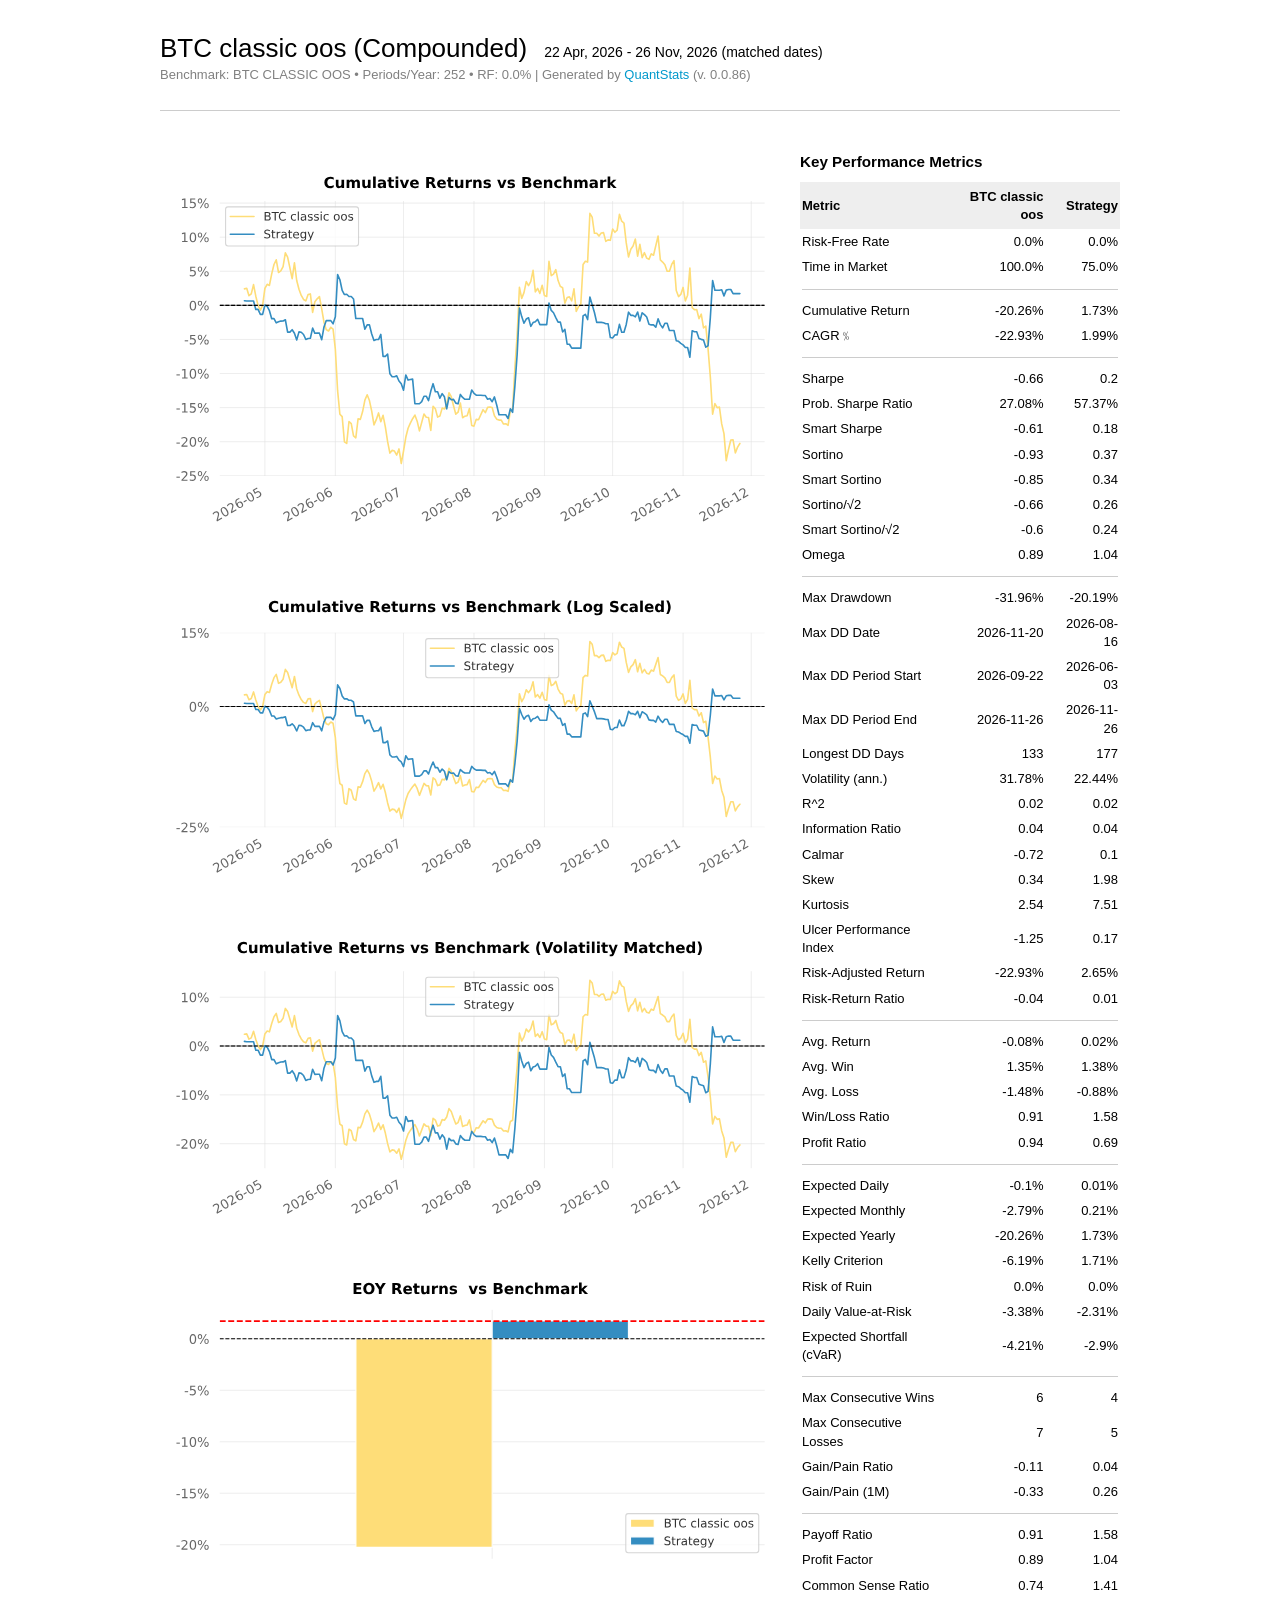
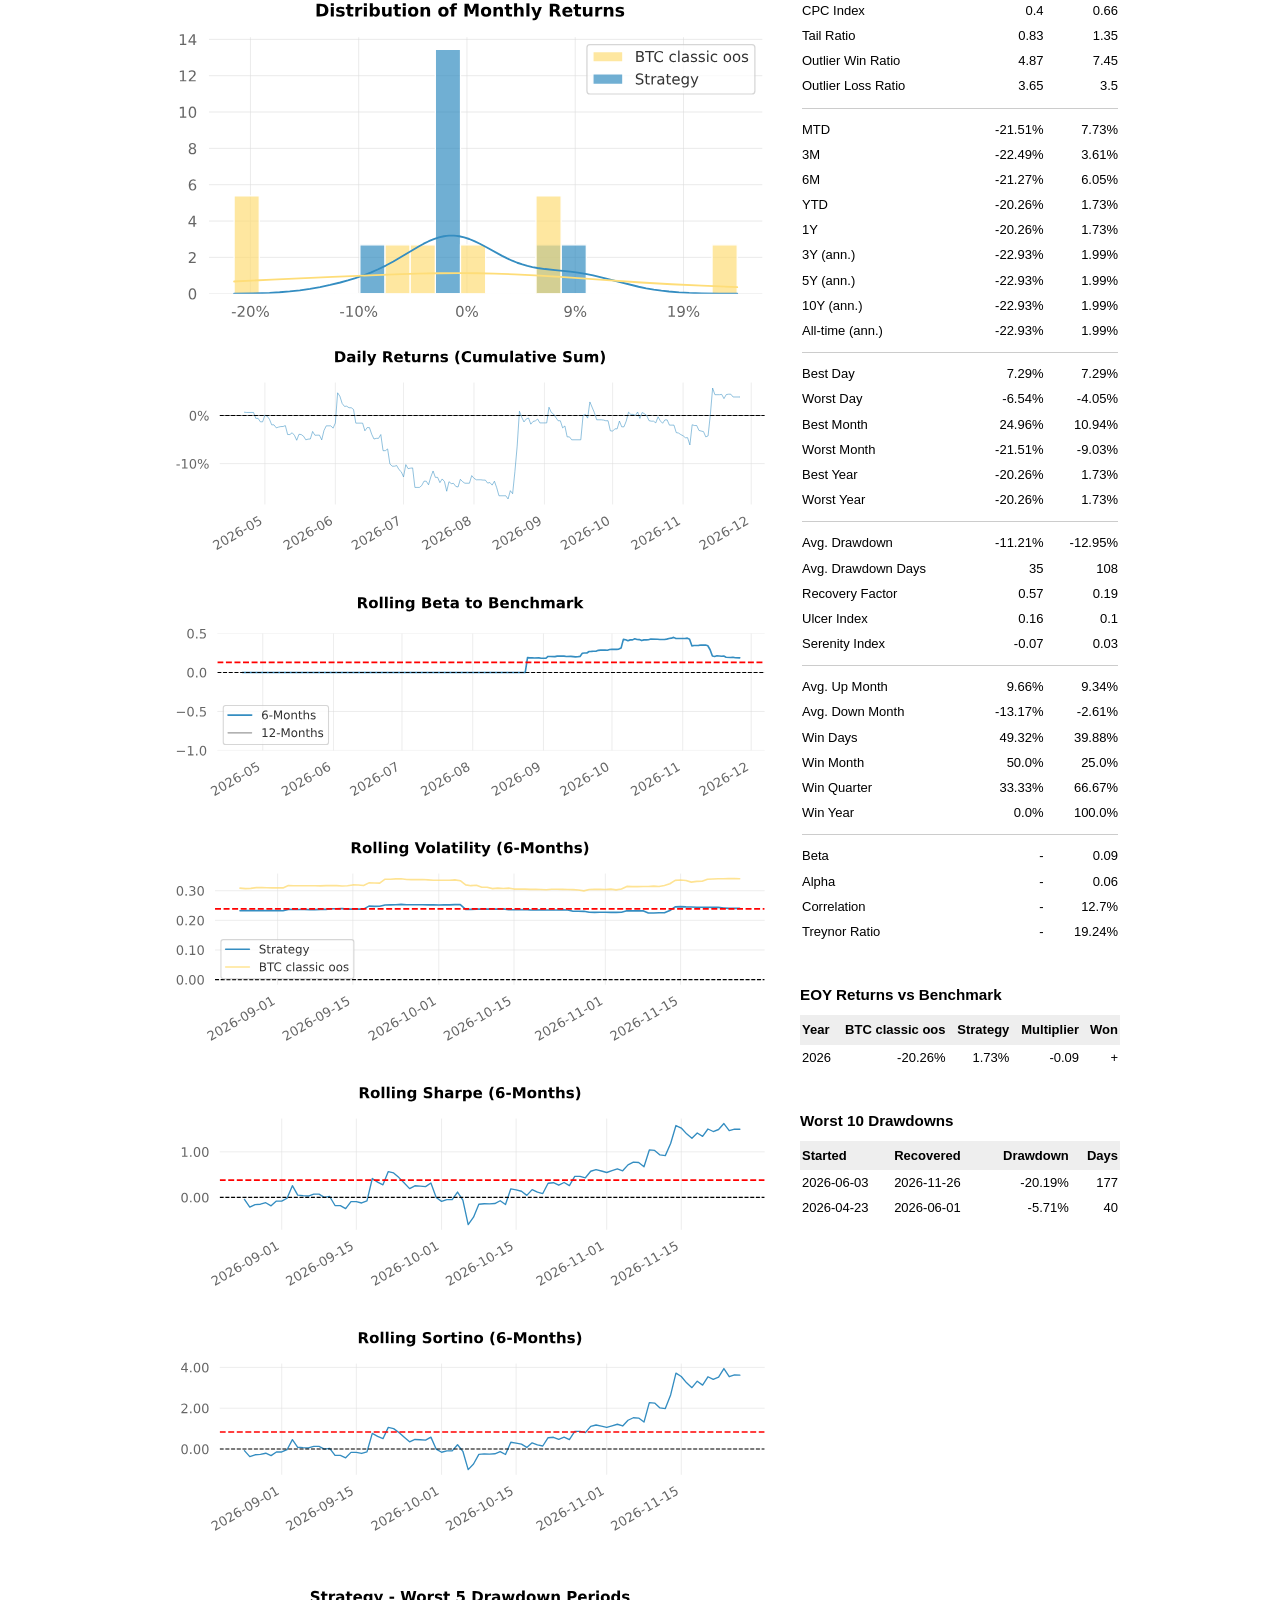
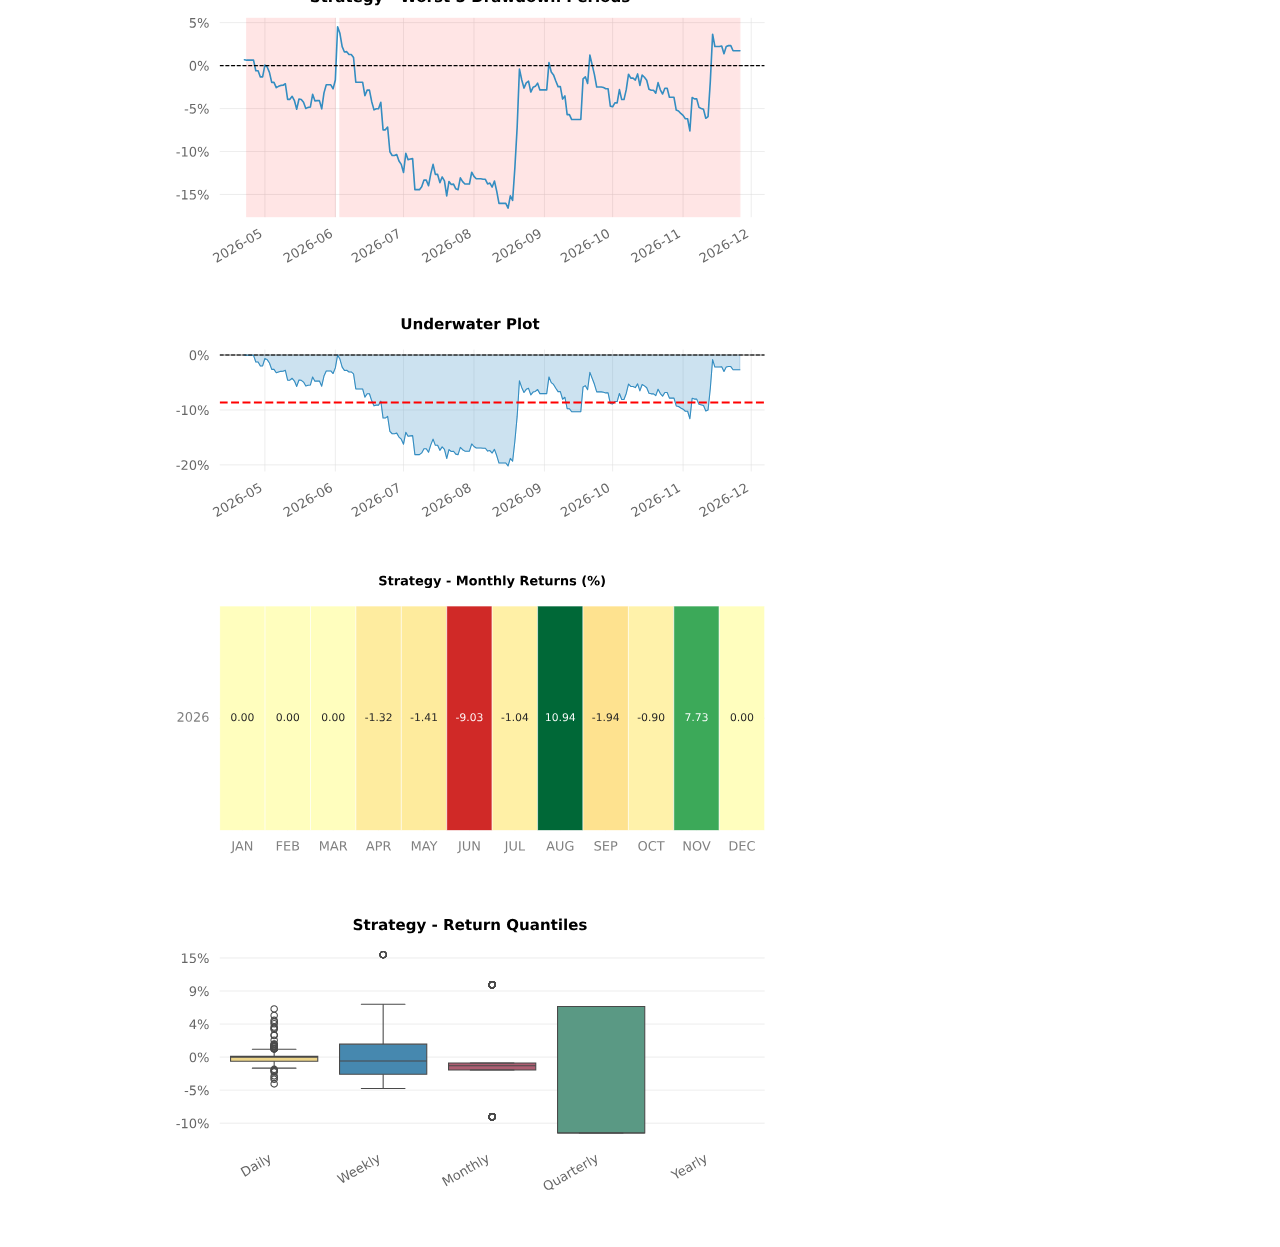
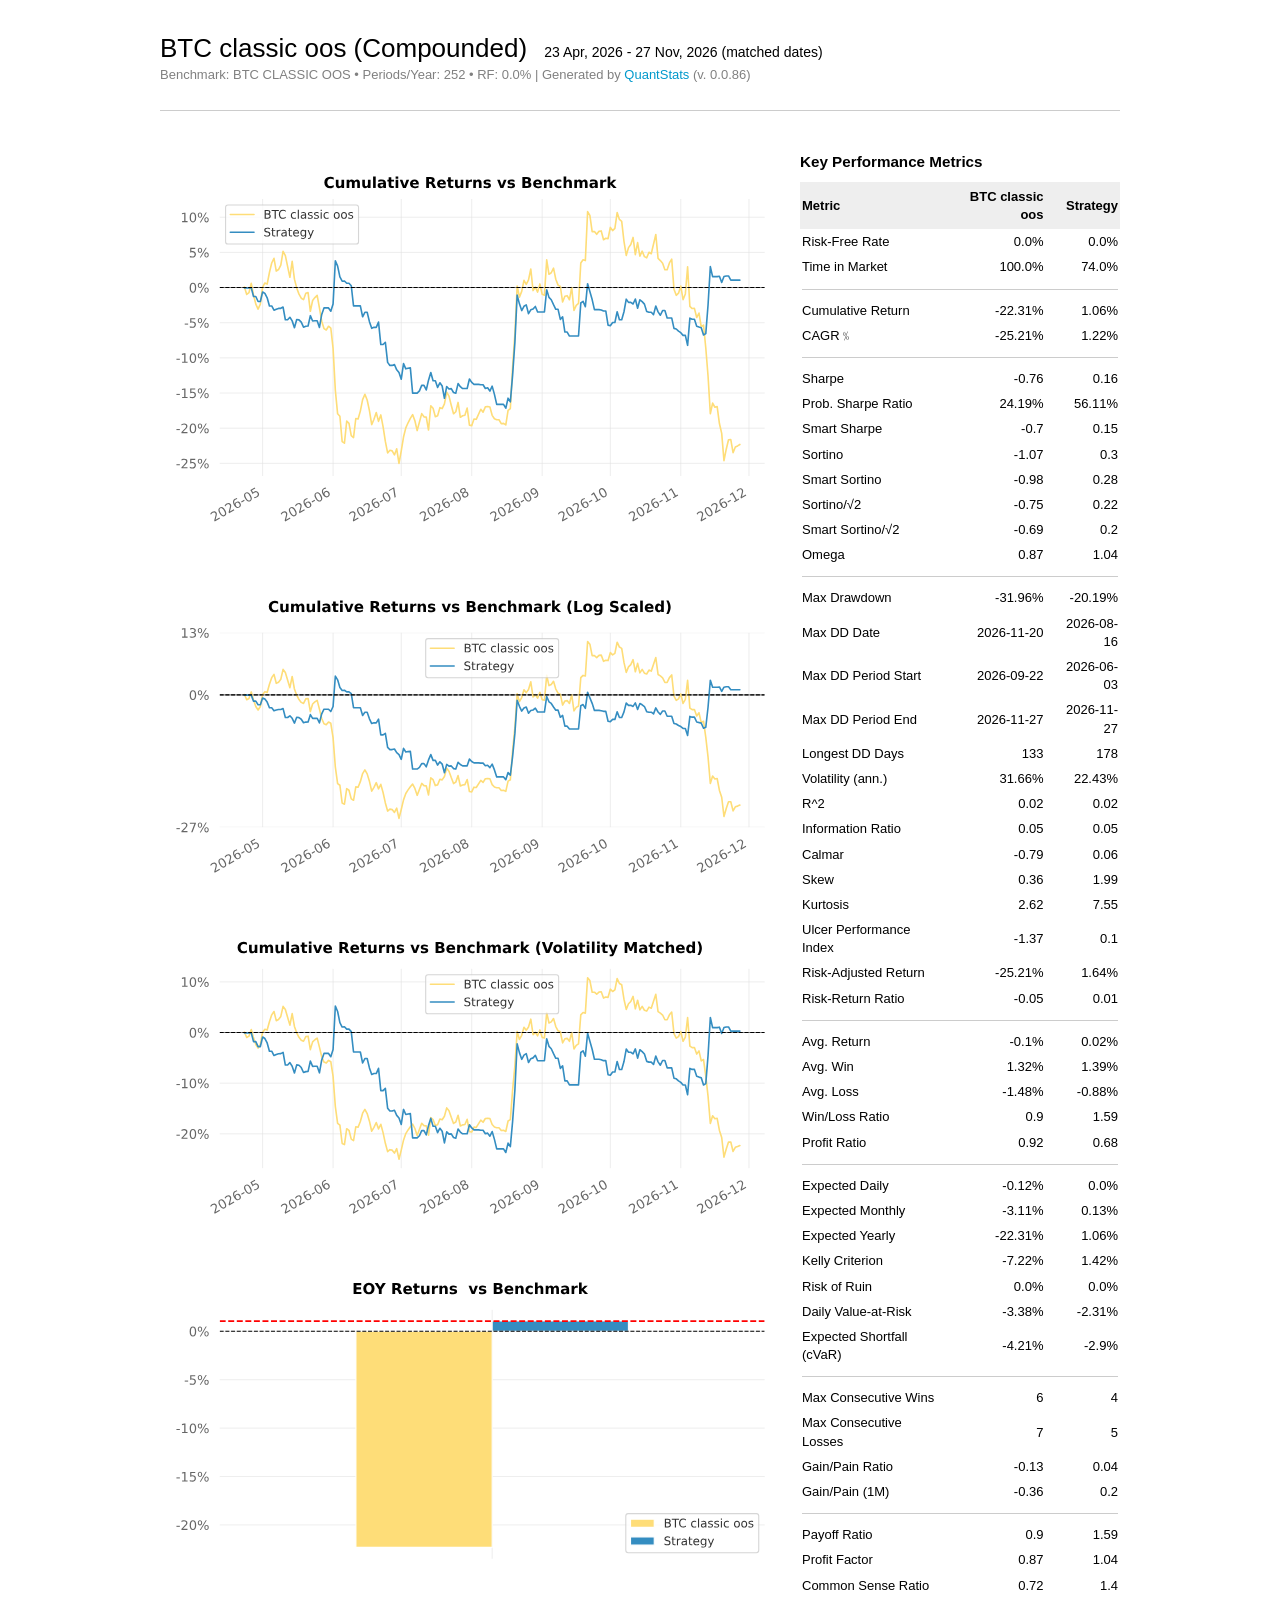
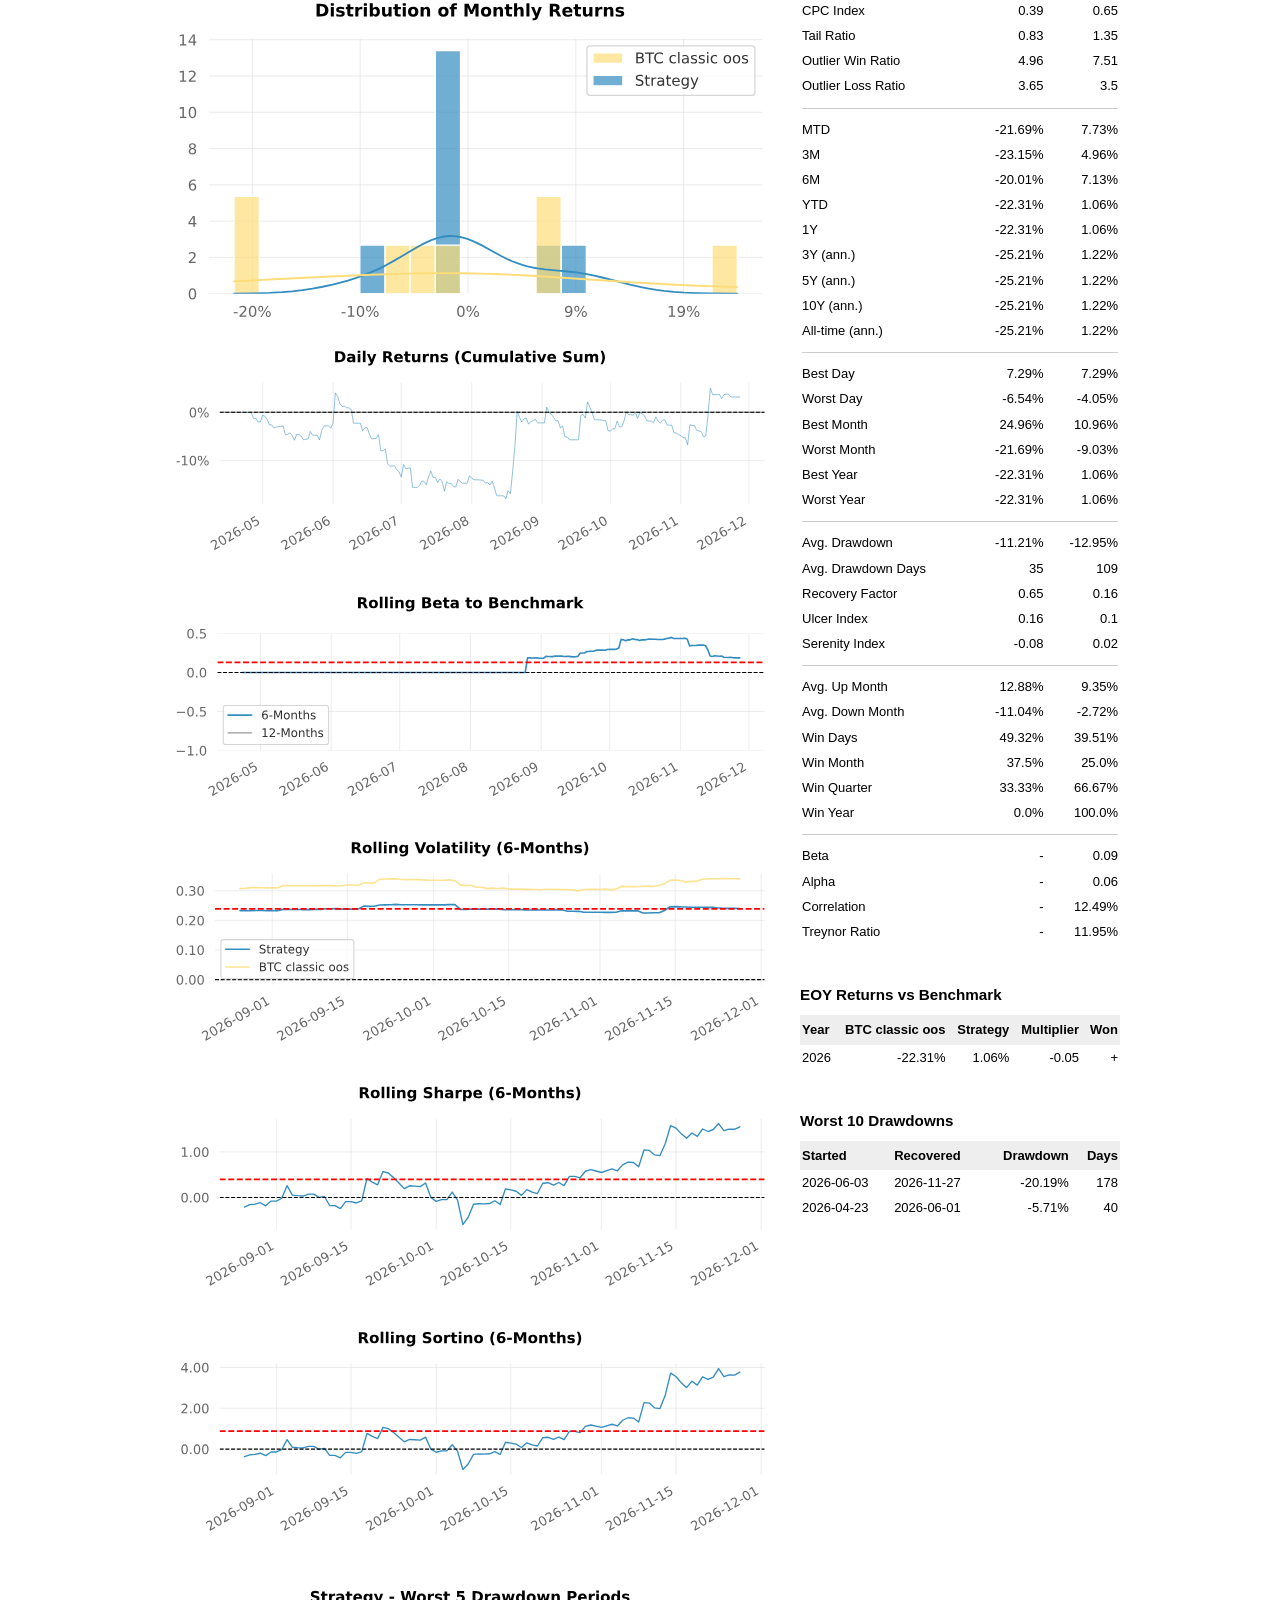
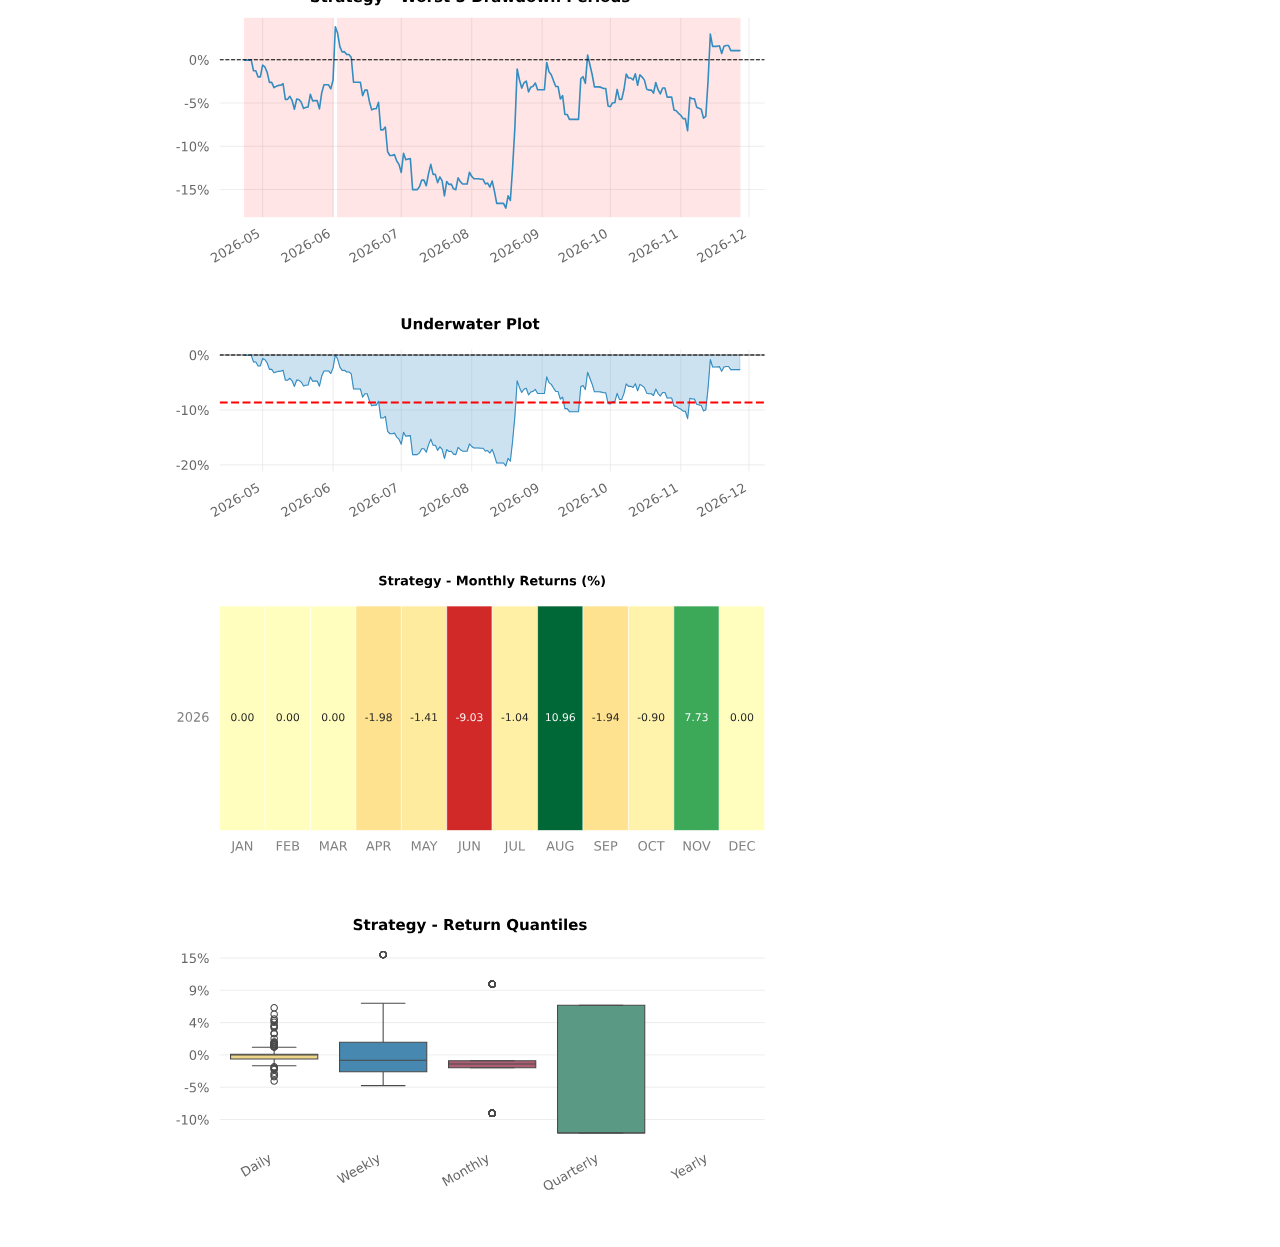
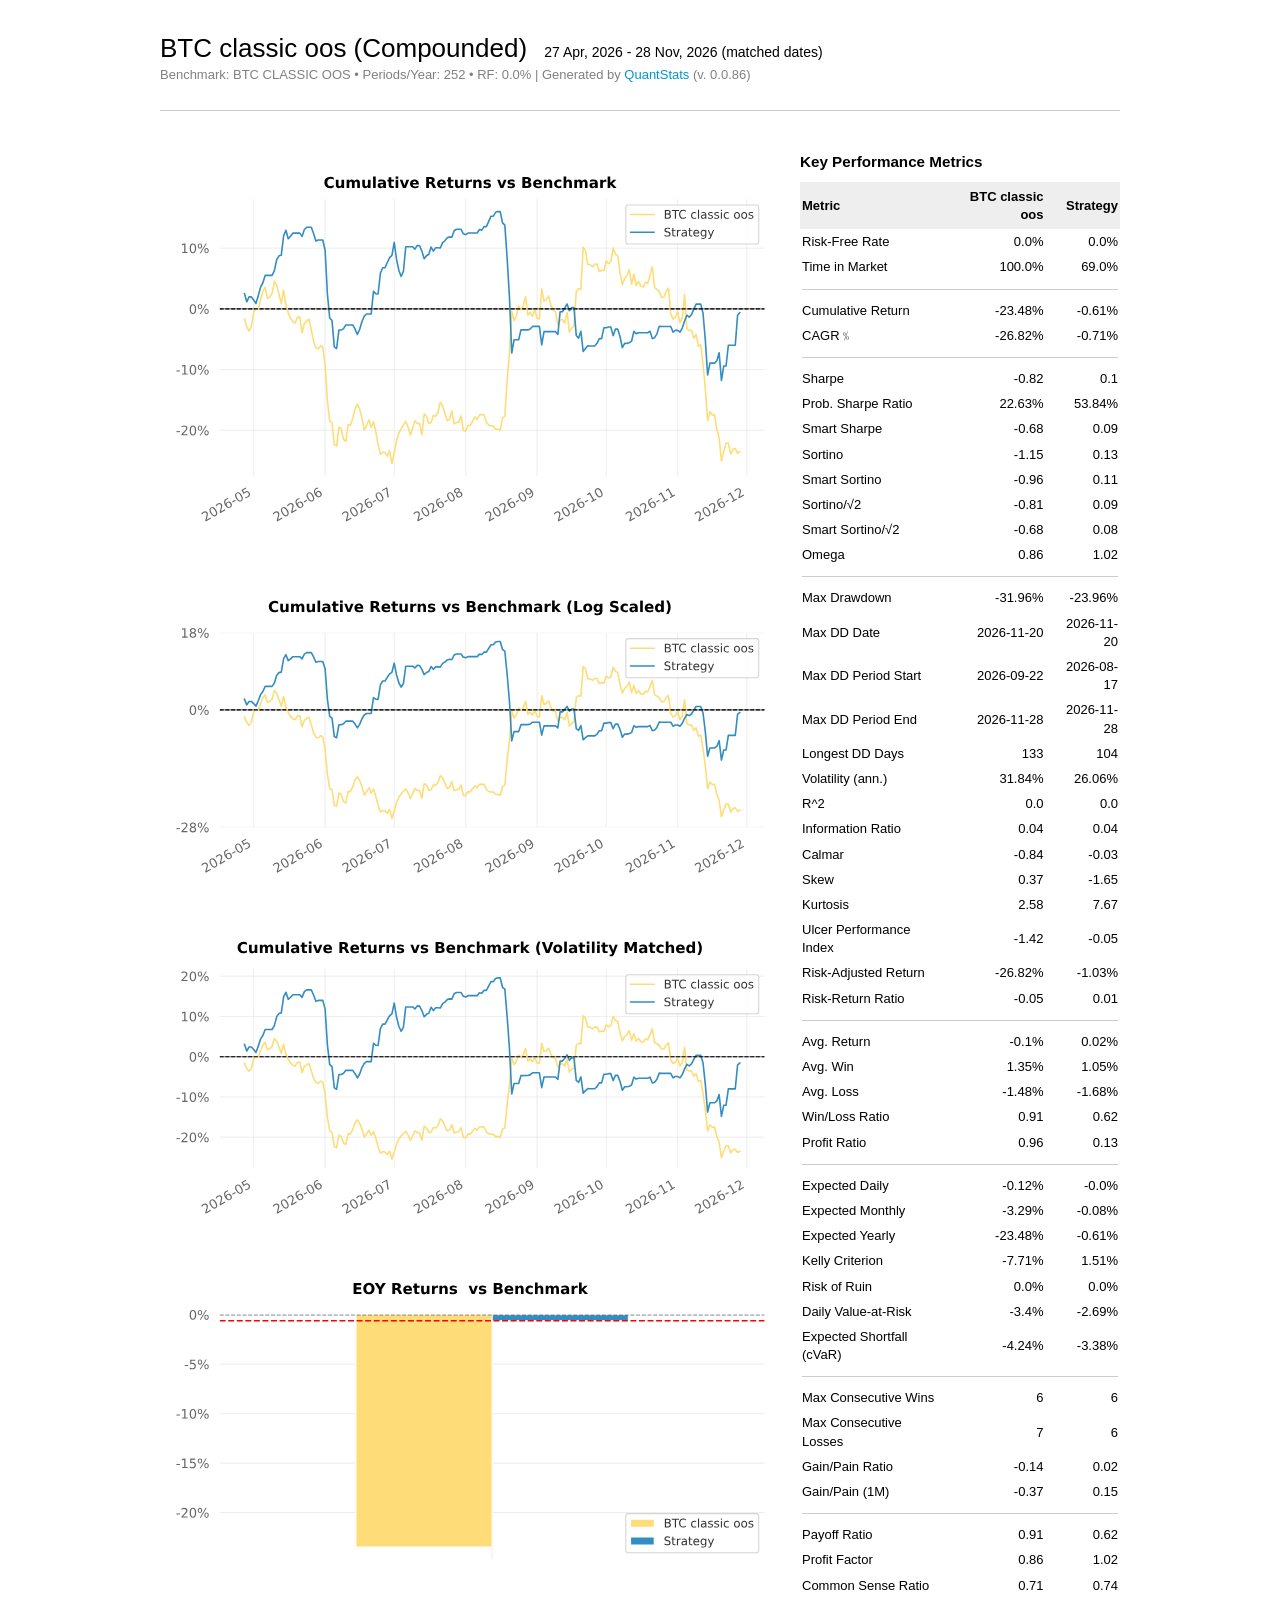
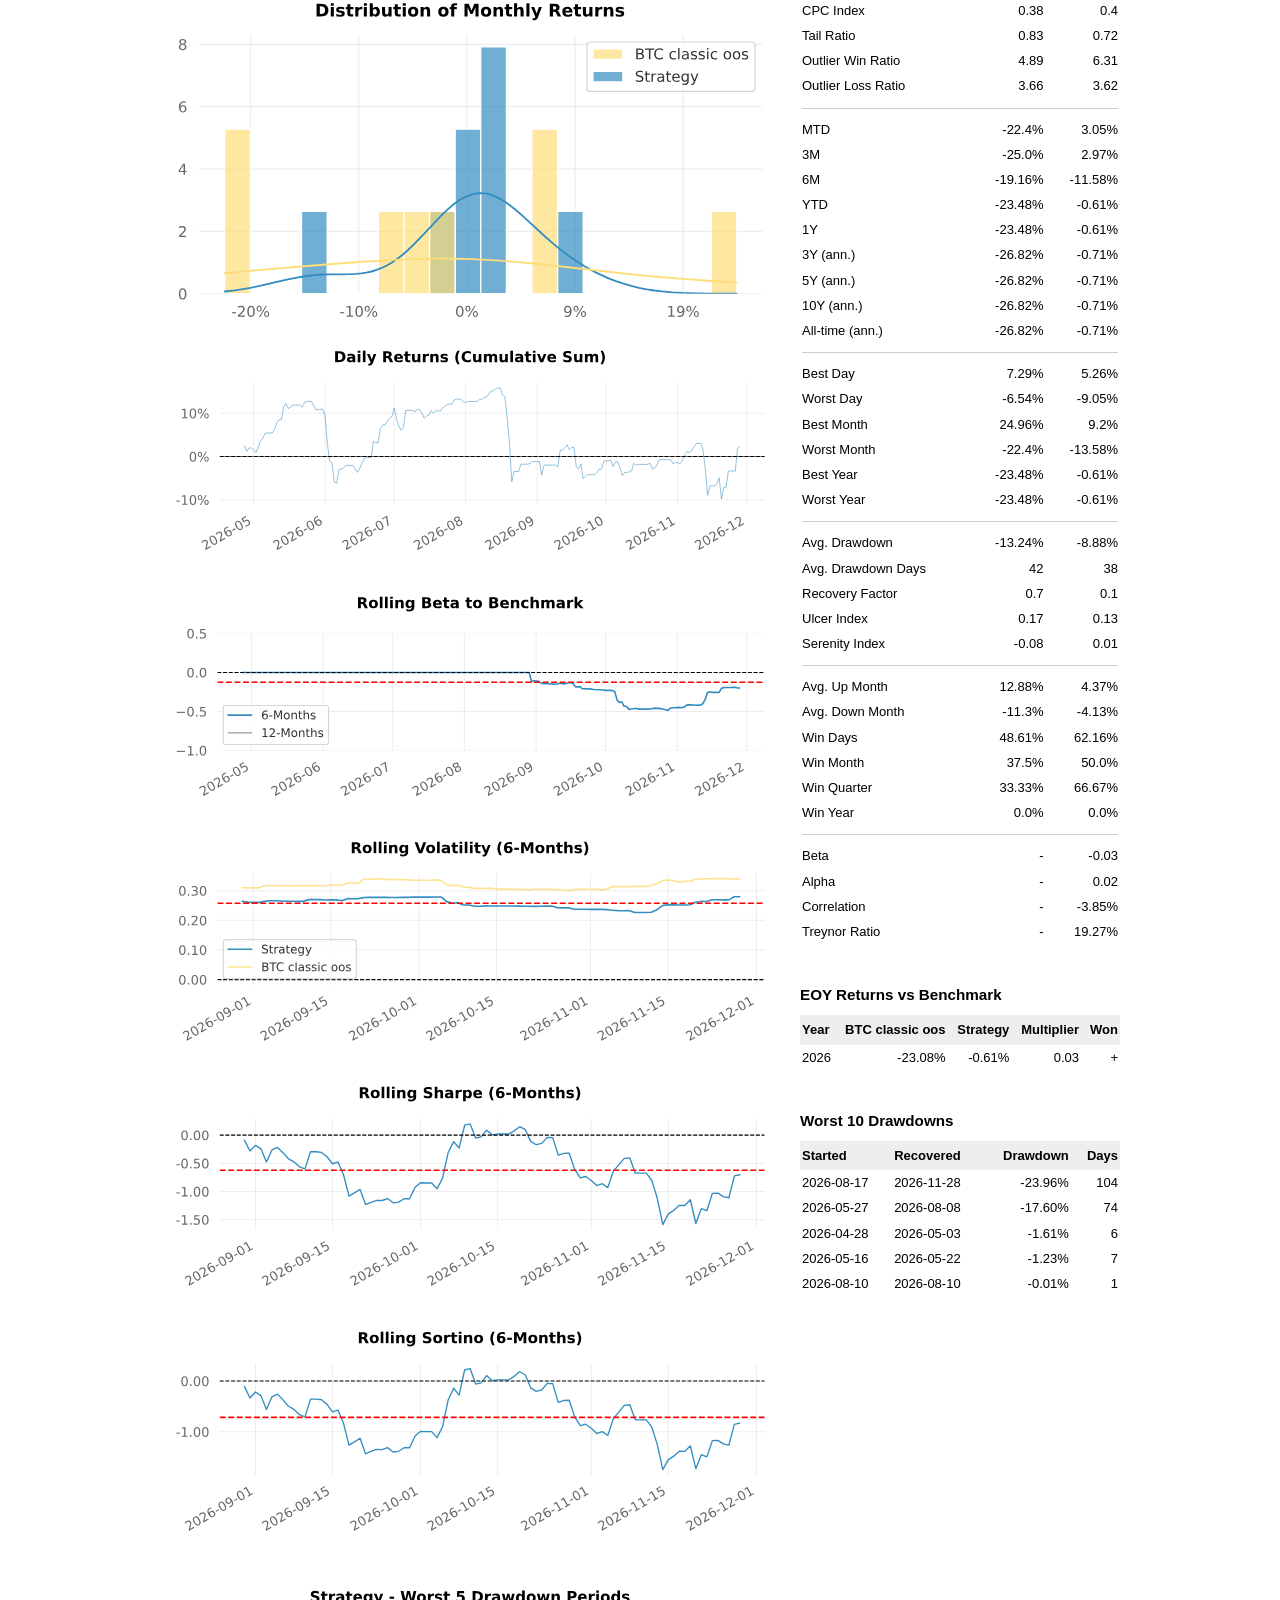
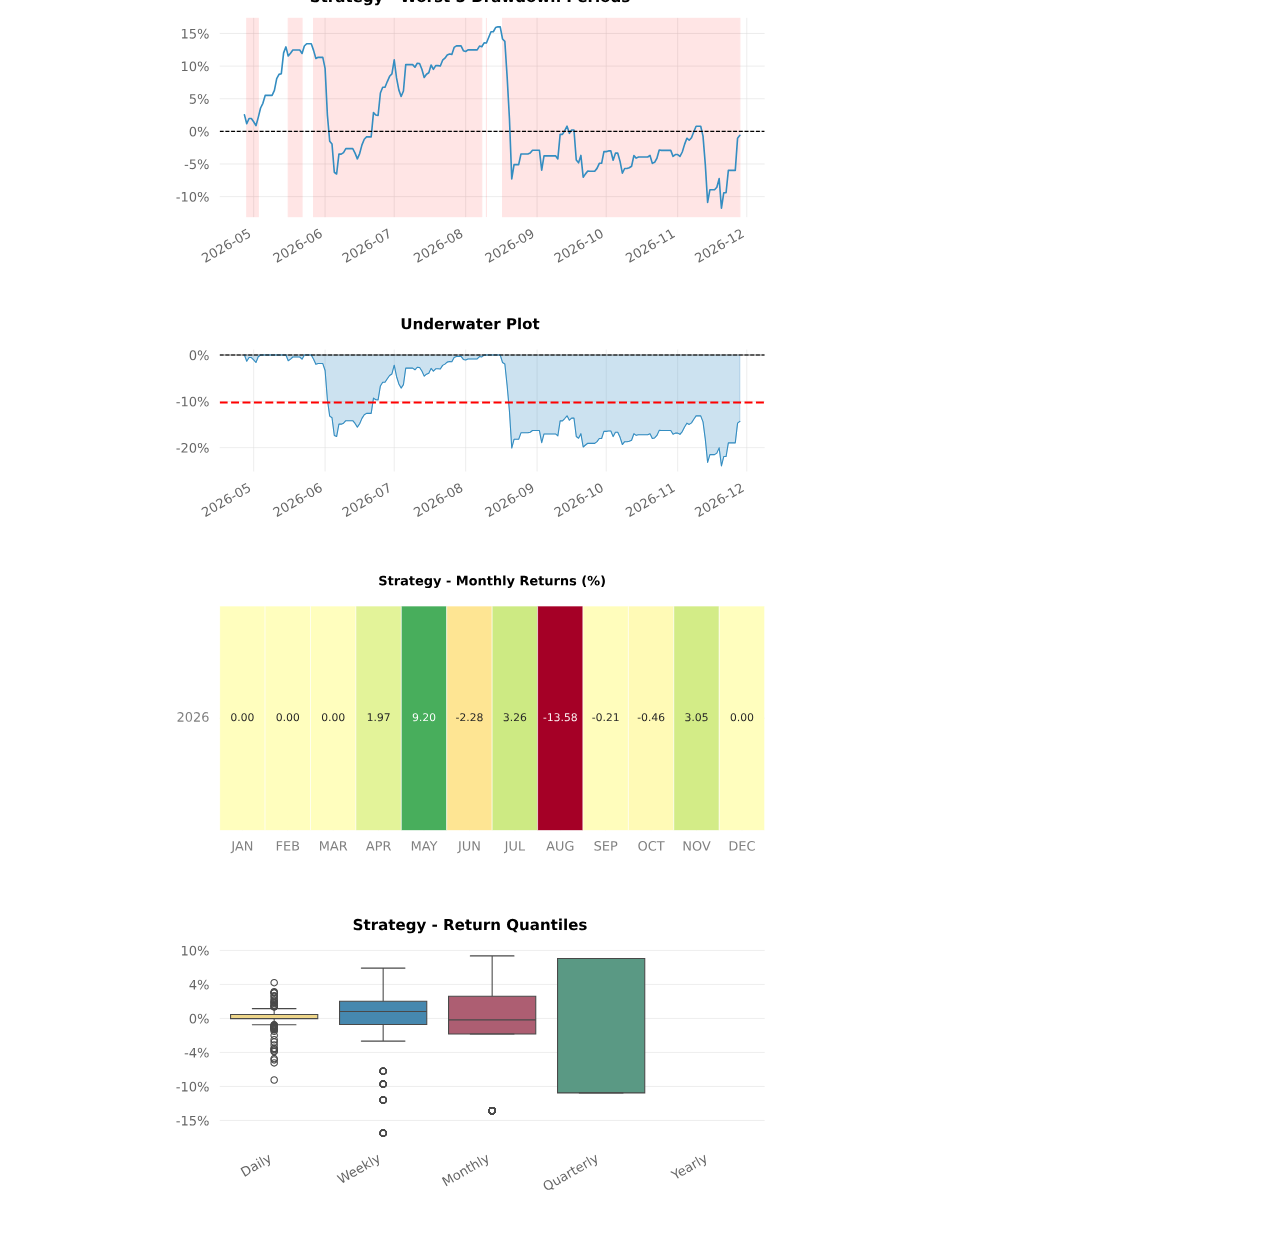
